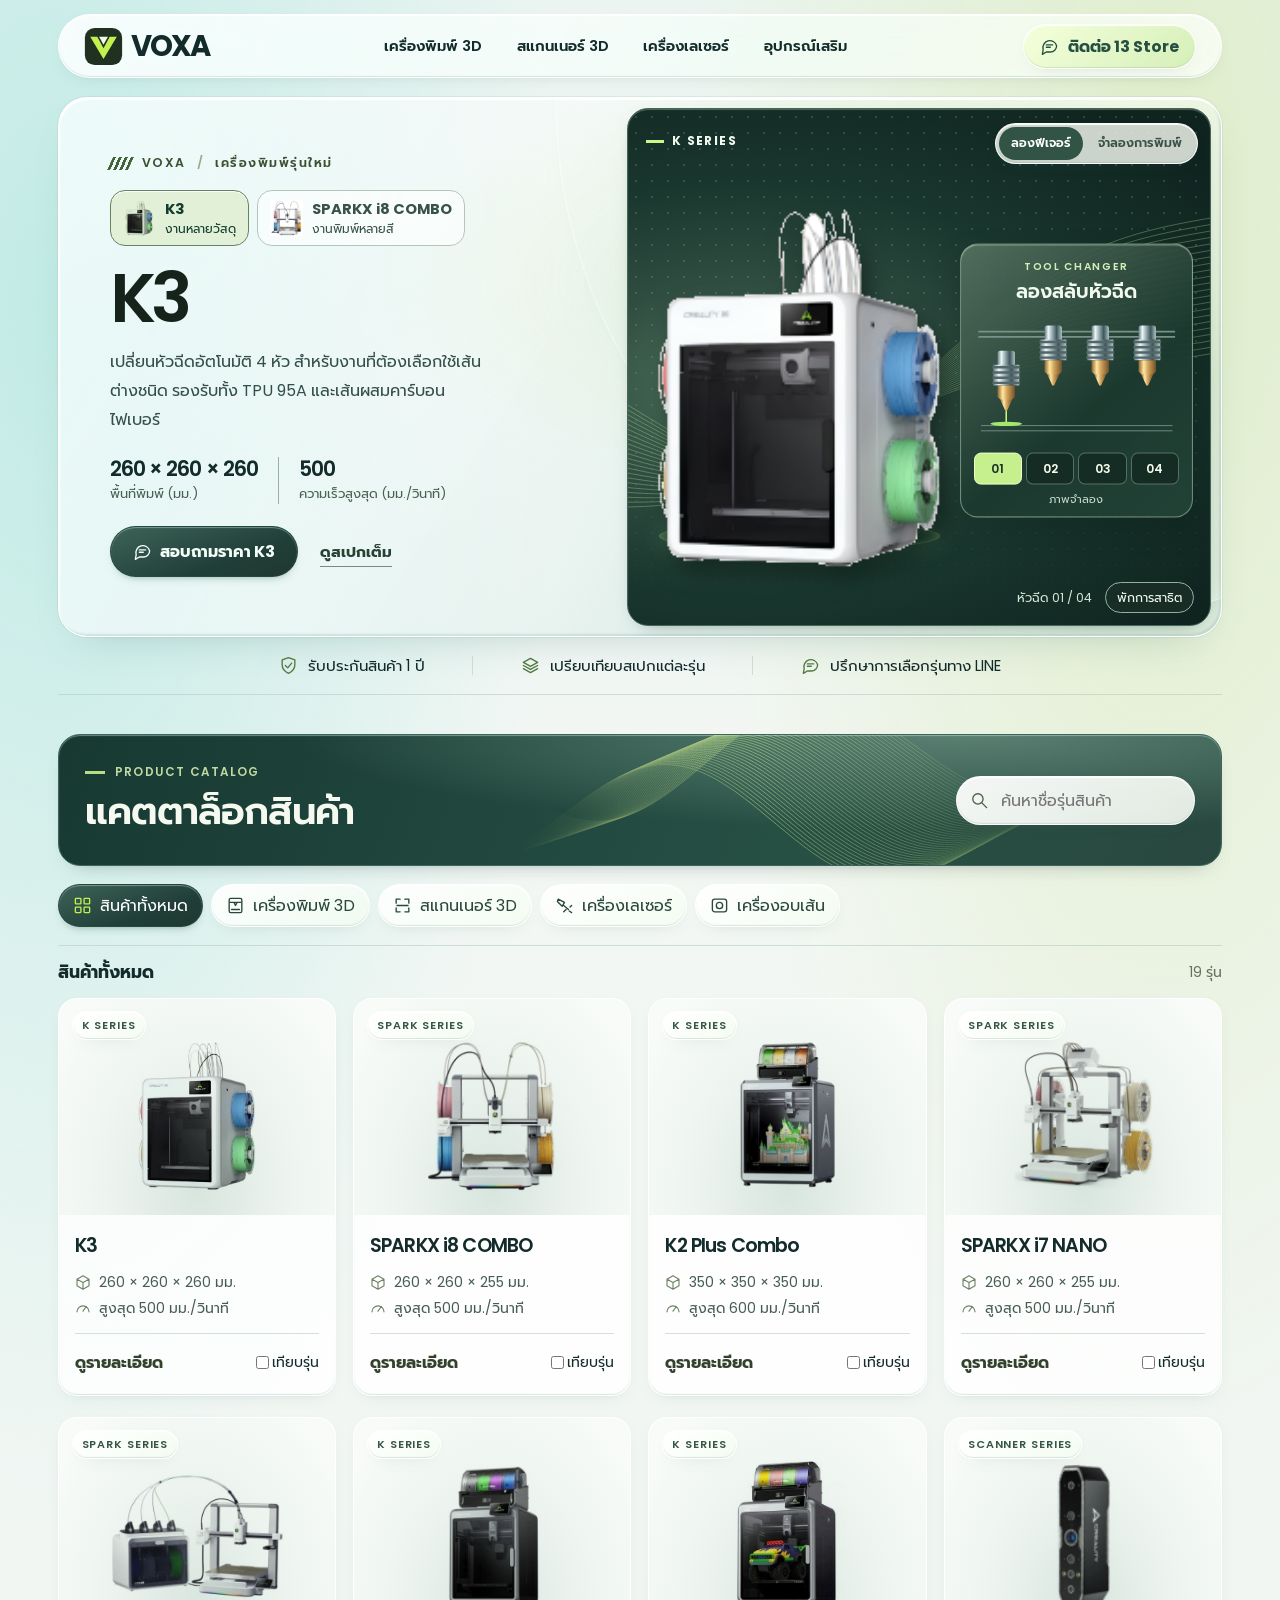
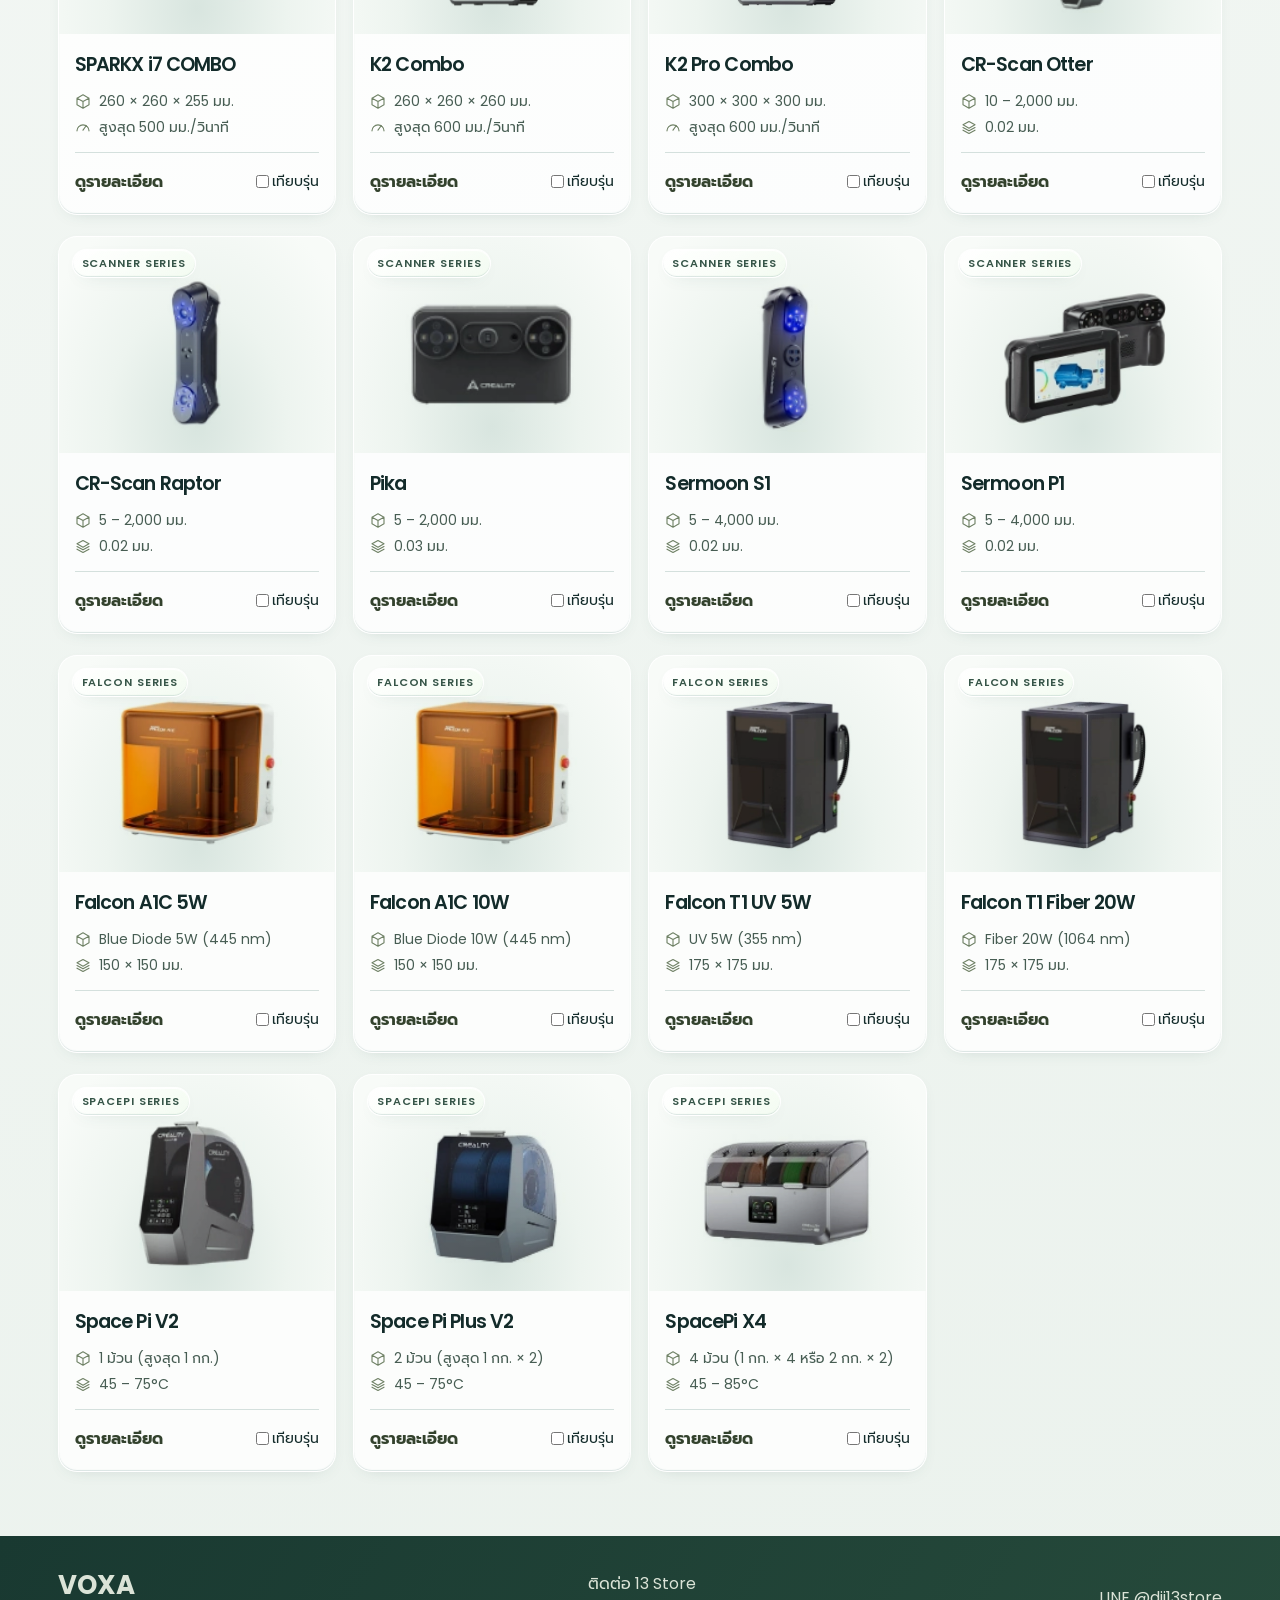
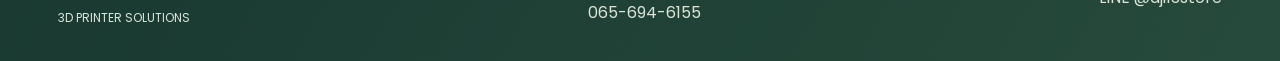
==== index.html @ d1025226 "Add VOXA liquid-glass storefront featuring K3 and SPARKX i8 Combo" ====
<!doctype html><html lang="th"><head><meta charset="utf-8"><meta name="viewport" content="width=device-width,initial-scale=1"><meta name="theme-color" content="#eaf4ef"><title>VOXA | เครื่องพิมพ์ 3 มิติและอุปกรณ์</title><meta name="description" content="เลือกเครื่องพิมพ์ 3 มิติ สแกนเนอร์ เครื่องเลเซอร์ และเครื่องอบเส้น เทียบสเปกและสอบถามราคากับ 13 Store ผ่าน VOXA"><link rel="icon" href="assets/voxa.svg"><link rel="preload" href="assets/fonts/prompt-thai-400-normal.woff2" as="font" type="font/woff2" crossorigin><link rel="stylesheet" href="assets/fonts/fonts.css"><link rel="stylesheet" href="style.css"><link rel="stylesheet" href="studio.css"><link rel="stylesheet" href="glass.css"><link rel="stylesheet" href="feature-lab.css"></head><body>
<header><div class="wrap head"><a href="#top" class="brand" aria-label="VOXA หน้าหลัก"><img src="assets/voxa.svg" alt=""><b>VOXA</b></a><nav aria-label="เมนูหลัก"><a href="#products" data-nav="printer">เครื่องพิมพ์ 3D</a><a href="#products" data-nav="scanner">สแกนเนอร์ 3D</a><a href="#products" data-nav="laser">เครื่องเลเซอร์</a><a href="#products" data-nav="dryer">อุปกรณ์เสริม</a></nav><a class="contact" href="https://line.me/R/ti/p/%40dji13store" target="_blank" rel="noopener"><i data-i="chat"></i> ติดต่อ 13 Store</a></div></header>
<main id="top" class="wrap">
<section class="studio" aria-label="เครื่องพิมพ์ 3D และการจำลองการพิมพ์">
<div class="intro">
<div class="studio-label"><span class="markline"></span> VOXA <span class="division">/</span> เครื่องพิมพ์รุ่นใหม่</div>
<div class="application-choices launch-models" role="group" aria-label="เลือกดูเครื่องพิมพ์รุ่นใหม่">
<button data-showcase="k3" aria-pressed="true"><img src="assets/k3.webp" alt=""><span><b>K3</b><small>งานหลายวัสดุ</small></span></button>
<button data-showcase="i8" aria-pressed="false"><img src="assets/i8.webp" alt=""><span><b>SPARKX i8 COMBO</b><small>งานพิมพ์หลายสี</small></span></button></div>
<div id="modelstory" aria-live="polite"><h1 id="storyname">K3</h1>
<p id="storycopy">เปลี่ยนหัวฉีดอัตโนมัติ 4 หัว สำหรับงานที่ต้องเลือกใช้เส้นต่างชนิด รองรับทั้ง TPU 95A และเส้นผสมคาร์บอนไฟเบอร์</p>
<div class="storymetrics"><div><b id="mainmetric">260 × 260 × 260</b><span>พื้นที่พิมพ์ (มม.)</span></div><div><b id="speedmetric">500</b><span>ความเร็วสูงสุด (มม./วินาที)</span></div></div></div>
<div class="studio-actions"><a class="inkcta" id="featuredQuote" href="https://line.me/R/oaMessage/%40dji13store/?%E0%B8%AA%E0%B8%99%E0%B9%83%E0%B8%88%20K3%20%E0%B8%88%E0%B8%B2%E0%B8%81%20VOXA%20%E0%B8%82%E0%B8%AD%E0%B8%AA%E0%B8%AD%E0%B8%9A%E0%B8%96%E0%B8%B2%E0%B8%A1%E0%B8%A3%E0%B8%B2%E0%B8%84%E0%B8%B2%E0%B9%81%E0%B8%A5%E0%B8%B0%E0%B8%81%E0%B8%B2%E0%B8%A3%E0%B8%AA%E0%B8%B1%E0%B9%88%E0%B8%87%E0%B8%8B%E0%B8%B7%E0%B9%89%E0%B8%AD%E0%B8%84%E0%B8%A3%E0%B8%B1%E0%B8%9A" target="_blank" rel="noopener"><i data-i="chat"></i>สอบถามราคา K3</a><button class="textcta feature-spec" id="featuredDetail" data-detail="k3">ดูสเปกเต็ม</button></div>
</div>
<div class="viewer is-product">
<div class="view-switch" role="group" aria-label="เลือกภาพที่แสดง"><button data-view="product" aria-pressed="true">ลองฟีเจอร์</button><button data-view="simulation" aria-pressed="false">จำลองการพิมพ์</button></div>
<div class="product-stage">
<div class="lab-status"><span></span><b id="stage-series">K SERIES</b></div><svg class="light-field" viewBox="0 0 600 420" preserveAspectRatio="none" aria-hidden="true"><g fill="none"><path d="M-50 218 C110 288 138 340 300 220 S510 100 670 80"/><path d="M-50 223 C110 290 138 338 300 221 S510 106 670 85"/><path d="M-50 228 C110 292 138 336 300 222 S510 112 670 90"/><path d="M-50 233 C110 294 138 334 300 223 S510 118 670 95"/><path d="M-50 238 C110 296 138 332 300 224 S510 124 670 100"/><path d="M-50 243 C110 298 138 330 300 225 S510 130 670 105"/><path d="M-50 248 C110 300 138 328 300 226 S510 136 670 110"/><path d="M-50 253 C110 302 138 326 300 227 S510 142 670 115"/><path d="M-50 258 C110 304 138 324 300 228 S510 148 670 120"/><path d="M-50 263 C110 306 138 322 300 229 S510 154 670 125"/><path d="M-50 268 C110 308 138 320 300 230 S510 160 670 130"/><path d="M-50 273 C110 310 138 318 300 231 S510 166 670 135"/><path d="M-50 278 C110 312 138 316 300 232 S510 172 670 140"/><path d="M-50 283 C110 314 138 314 300 233 S510 178 670 145"/><path d="M-50 288 C110 316 138 312 300 234 S510 184 670 150"/><path d="M-50 293 C110 318 138 310 300 235 S510 190 670 155"/><path d="M-50 298 C110 320 138 308 300 236 S510 196 670 160"/><path d="M-50 303 C110 322 138 306 300 237 S510 202 670 165"/><path d="M-50 308 C110 324 138 304 300 238 S510 208 670 170"/><path d="M-50 313 C110 326 138 302 300 239 S510 214 670 175"/><path d="M-50 318 C110 328 138 300 300 240 S510 220 670 180"/><path d="M-50 323 C110 330 138 298 300 241 S510 226 670 185"/></g></svg>
<div class="machine-frame"><img id="stage-machine" src="assets/k3-hero.png" alt="K3"></div>
<div class="feature-lens">
<section id="tool-lab"><div class="lens-key">TOOL CHANGER</div><h2>ลองสลับหัวฉีด</h2><svg class="toolmodel" viewBox="0 0 236 170" role="img" aria-label="ภาพจำลองหัวฉีด 4 หัว"><defs><linearGradient id="alloy"><stop stop-color="#607981"/><stop offset=".22" stop-color="#edf7f6"/><stop offset=".46" stop-color="#90a6ab"/><stop offset=".7" stop-color="#3e555b"/><stop offset="1" stop-color="#aec3c3"/></linearGradient><linearGradient id="brass"><stop stop-color="#8b632e"/><stop offset=".3" stop-color="#ffe7a2"/><stop offset=".55" stop-color="#d1a25c"/><stop offset="1" stop-color="#725228"/></linearGradient></defs><path d="M5 31h226M5 37h226" stroke="#789189" stroke-width="2"/><g transform="translate(37,0)"><g class="toolbit active"><rect x="-10" y="24" width="20" height="18" rx="3" fill="url(#alloy)"/><path d="M-15 40h30v24h-30z" fill="url(#alloy)"/><path d="M-16 43h32m-32 6h32m-32 6h32m-32 6h32" stroke="#536668" stroke-width="2.7"/><path d="M-10 64h20v13l-4 4H-6l-4-4z" fill="url(#brass)"/><path d="M-7 80H7L1 93h-2z" fill="url(#brass)"/><path class="filament" d="M0 93v15" stroke="#d4fb81" stroke-width="1.7"/></g></g><g transform="translate(91,0)"><g class="toolbit"><rect x="-10" y="24" width="20" height="18" rx="3" fill="url(#alloy)"/><path d="M-15 40h30v24h-30z" fill="url(#alloy)"/><path d="M-16 43h32m-32 6h32m-32 6h32m-32 6h32" stroke="#536668" stroke-width="2.7"/><path d="M-10 64h20v13l-4 4H-6l-4-4z" fill="url(#brass)"/><path d="M-7 80H7L1 93h-2z" fill="url(#brass)"/><path class="filament" d="M0 93v15" stroke="#d4fb81" stroke-width="1.7"/></g></g><g transform="translate(145,0)"><g class="toolbit"><rect x="-10" y="24" width="20" height="18" rx="3" fill="url(#alloy)"/><path d="M-15 40h30v24h-30z" fill="url(#alloy)"/><path d="M-16 43h32m-32 6h32m-32 6h32m-32 6h32" stroke="#536668" stroke-width="2.7"/><path d="M-10 64h20v13l-4 4H-6l-4-4z" fill="url(#brass)"/><path d="M-7 80H7L1 93h-2z" fill="url(#brass)"/><path class="filament" d="M0 93v15" stroke="#d4fb81" stroke-width="1.7"/></g></g><g transform="translate(199,0)"><g class="toolbit"><rect x="-10" y="24" width="20" height="18" rx="3" fill="url(#alloy)"/><path d="M-15 40h30v24h-30z" fill="url(#alloy)"/><path d="M-16 43h32m-32 6h32m-32 6h32m-32 6h32" stroke="#536668" stroke-width="2.7"/><path d="M-10 64h20v13l-4 4H-6l-4-4z" fill="url(#brass)"/><path d="M-7 80H7L1 93h-2z" fill="url(#brass)"/><path class="filament" d="M0 93v15" stroke="#d4fb81" stroke-width="1.7"/></g></g><path d="M8 139h220m-220 6h220" stroke="#79938a" stroke-width="1"/><g class="tool-target"><ellipse cx="37" cy="137" rx="18" ry="2.5" fill="#a3e86c"/></g></svg><div class="tool-picker" role="group" aria-label="เลือกหัวฉีด"><button data-tool="0" aria-label="เลือกหัวฉีด 1" aria-pressed="true">01</button><button data-tool="1" aria-label="เลือกหัวฉีด 2" aria-pressed="false">02</button><button data-tool="2" aria-label="เลือกหัวฉีด 3" aria-pressed="false">03</button><button data-tool="3" aria-label="เลือกหัวฉีด 4" aria-pressed="false">04</button></div></section>
<section id="ink-lab" hidden><div class="lens-key">COLOR STUDIO</div><h2>ลองสีชิ้นงาน</h2><svg class="ribbon-model" viewBox="0 0 236 170" role="img" aria-label="ตัวอย่างชิ้นงานเกลียวที่เปลี่ยนสีได้"><defs><linearGradient id="ribbon" x1="0" y1="0" x2="1" y2=".25" gradientUnits="objectBoundingBox"><stop stop-color="var(--tone-deep)"/><stop offset=".25" stop-color="var(--tone)"/><stop offset=".49" stop-color="var(--tone-light)"/><stop offset=".78" stop-color="var(--tone)"/><stop offset="1" stop-color="var(--tone-deep)"/></linearGradient></defs><ellipse cx="118" cy="147" rx="65" ry="9" fill="#040e0d" opacity=".65"/><path class="printed-ring" d="M168.3,132.0 167.9,132.7 166.6,133.4 164.7,134.1 162.3,134.6 159.5,135.1 156.7,135.5 154.1,135.9 151.9,136.2 150.1,136.6 148.9,137.0 148.2,137.5 148.0,138.1 148.1,138.8 148.3,139.6 148.4,140.5 148.3,141.4 147.8,142.3 146.8,143.1 145.2,143.7 143.2,144.2 140.7,144.5 137.9,144.5 134.9,144.4 132.0,144.1 129.1,143.6 126.5,143.2 124.1,142.7 121.9,142.3 119.9,142.1 118.0,142.0 116.1,142.1 114.1,142.3 111.9,142.7 109.5,143.2 106.9,143.6 104.0,144.1 101.1,144.4 98.1,144.5 95.3,144.5 92.8,144.2 90.8,143.7 89.2,143.1 88.2,142.3 87.7,141.4 87.6,140.5 87.7,139.6 87.9,138.8 88.0,138.1 87.8,137.5 87.1,137.0 85.9,136.6 84.1,136.2 81.9,135.9 79.3,135.5 76.5,135.1 73.7,134.6 71.3,134.1 69.4,133.4 68.1,132.7 67.7,132.0 68.1,131.3 69.4,130.6 71.3,129.9 73.7,129.4 76.5,128.9 79.3,128.5 81.9,128.1 84.1,127.8 85.9,127.4 87.1,127.0 87.8,126.5 88.0,125.9 87.9,125.2 87.7,124.4 87.6,123.5 87.7,122.6 88.2,121.7 89.2,120.9 90.8,120.3 92.8,119.8 95.3,119.5 98.1,119.5 101.1,119.6 104.0,119.9 106.9,120.4 109.5,120.8 111.9,121.3 114.1,121.7 116.1,121.9 118.0,122.0 119.9,121.9 121.9,121.7 124.1,121.3 126.5,120.8 129.1,120.4 132.0,119.9 134.9,119.6 137.9,119.5 140.7,119.5 143.2,119.8 145.2,120.3 146.8,120.9 147.8,121.7 148.3,122.6 148.4,123.5 148.3,124.4 148.1,125.2 148.0,125.9 148.2,126.5 148.9,127.0 150.1,127.4 151.9,127.8 154.1,128.1 156.7,128.5 159.5,128.9 162.3,129.4 164.7,129.9 166.6,130.6 167.9,131.3 168.3,132.0Z" fill="url(#ribbon)" stroke="var(--tone-deep)" stroke-width=".48"/><path class="printed-ring" d="M169.9,129.6 169.8,130.4 168.8,131.1 167.0,131.8 164.6,132.4 161.8,132.9 158.9,133.4 156.0,133.7 153.5,134.1 151.5,134.4 150.0,134.8 149.1,135.3 148.6,135.9 148.5,136.6 148.7,137.4 148.8,138.3 148.7,139.2 148.3,140.1 147.4,141.0 145.9,141.7 144.0,142.2 141.5,142.6 138.8,142.7 135.8,142.6 132.7,142.3 129.7,141.9 126.9,141.4 124.4,140.9 122.1,140.5 120.0,140.2 118.0,140.0 116.1,140.0 114.0,140.2 111.9,140.5 109.4,140.9 106.7,141.4 103.8,141.9 100.8,142.2 97.7,142.4 94.7,142.4 92.0,142.2 89.8,141.8 88.0,141.2 86.8,140.4 86.1,139.5 85.9,138.6 86.1,137.7 86.3,136.8 86.5,136.0 86.5,135.4 86.0,134.8 85.0,134.3 83.4,134.0 81.3,133.6 78.8,133.2 75.9,132.8 73.1,132.3 70.5,131.8 68.3,131.1 66.8,130.4 66.1,129.6 66.2,128.9 67.2,128.1 69.0,127.5 71.4,126.9 74.2,126.4 77.1,125.9 80.0,125.6 82.5,125.2 84.5,124.9 86.0,124.5 86.9,124.0 87.4,123.4 87.5,122.7 87.3,121.9 87.2,121.0 87.3,120.1 87.7,119.2 88.6,118.3 90.1,117.6 92.0,117.0 94.5,116.7 97.2,116.6 100.2,116.7 103.3,117.0 106.3,117.4 109.1,117.9 111.6,118.4 113.9,118.8 116.0,119.1 118.0,119.3 119.9,119.3 122.0,119.1 124.1,118.8 126.6,118.3 129.3,117.9 132.2,117.4 135.2,117.1 138.3,116.9 141.3,116.8 144.0,117.0 146.2,117.5 148.0,118.1 149.2,118.9 149.9,119.7 150.1,120.7 149.9,121.6 149.7,122.5 149.5,123.2 149.5,123.9 150.0,124.5 151.0,124.9 152.6,125.3 154.7,125.7 157.2,126.1 160.1,126.5 162.9,127.0 165.5,127.5 167.7,128.2 169.2,128.9 169.9,129.6Z" fill="url(#ribbon)" stroke="var(--tone-deep)" stroke-width=".48"/><path class="printed-ring" d="M171.4,127.3 171.6,128.1 170.8,128.8 169.2,129.6 166.9,130.2 164.1,130.7 161.1,131.2 158.1,131.6 155.3,131.9 153.0,132.3 151.2,132.6 149.9,133.1 149.3,133.6 149.0,134.3 149.0,135.1 149.1,136.0 149.1,137.0 148.7,137.9 147.9,138.8 146.6,139.6 144.7,140.2 142.4,140.7 139.6,140.9 136.6,140.8 133.4,140.6 130.3,140.2 127.4,139.7 124.7,139.2 122.3,138.7 120.1,138.3 118.0,138.0 116.0,137.9 114.0,138.1 111.8,138.3 109.3,138.7 106.6,139.2 103.6,139.7 100.5,140.1 97.3,140.3 94.2,140.4 91.3,140.2 88.8,139.9 86.8,139.3 85.4,138.6 84.6,137.7 84.3,136.7 84.4,135.8 84.7,134.8 85.0,134.0 85.1,133.3 84.8,132.6 84.1,132.1 82.7,131.7 80.7,131.3 78.3,130.9 75.5,130.5 72.6,130.0 69.8,129.4 67.4,128.8 65.6,128.1 64.6,127.3 64.4,126.5 65.2,125.7 66.8,125.0 69.1,124.4 71.9,123.8 74.9,123.4 77.9,123.0 80.7,122.6 83.0,122.3 84.8,121.9 86.1,121.5 86.7,120.9 87.0,120.3 87.0,119.5 86.9,118.6 86.9,117.6 87.3,116.7 88.1,115.8 89.4,115.0 91.3,114.3 93.6,113.9 96.4,113.7 99.4,113.7 102.6,114.0 105.7,114.4 108.6,114.9 111.3,115.4 113.7,115.9 115.9,116.3 118.0,116.6 120.0,116.6 122.0,116.5 124.2,116.2 126.7,115.8 129.4,115.4 132.4,114.9 135.5,114.5 138.7,114.3 141.8,114.2 144.7,114.3 147.2,114.7 149.2,115.3 150.6,116.0 151.4,116.9 151.7,117.8 151.6,118.8 151.3,119.7 151.0,120.6 150.9,121.3 151.2,121.9 151.9,122.4 153.3,122.9 155.3,123.3 157.7,123.7 160.5,124.1 163.4,124.6 166.2,125.1 168.6,125.8 170.4,126.5 171.4,127.3Z" fill="url(#ribbon)" stroke="var(--tone-deep)" stroke-width=".48"/><path class="printed-ring" d="M172.8,124.9 173.2,125.7 172.7,126.5 171.3,127.3 169.1,128.0 166.4,128.6 163.3,129.0 160.1,129.5 157.1,129.8 154.5,130.1 152.4,130.5 150.9,130.9 150.0,131.4 149.5,132.1 149.4,132.9 149.4,133.7 149.4,134.7 149.1,135.7 148.4,136.6 147.2,137.5 145.4,138.2 143.1,138.7 140.4,139.0 137.3,139.0 134.2,138.9 131.0,138.5 127.9,138.0 125.1,137.4 122.5,136.9 120.1,136.4 118.0,136.1 115.9,135.9 113.9,135.9 111.7,136.2 109.2,136.5 106.5,137.0 103.5,137.4 100.3,137.9 97.0,138.2 93.7,138.3 90.6,138.2 87.9,137.9 85.7,137.4 84.0,136.7 83.0,135.8 82.6,134.8 82.6,133.9 82.9,132.9 83.3,132.0 83.6,131.2 83.6,130.5 83.0,129.9 81.9,129.4 80.1,129.0 77.8,128.6 75.0,128.2 72.1,127.7 69.2,127.1 66.6,126.4 64.5,125.7 63.2,124.9 62.8,124.1 63.3,123.3 64.7,122.6 66.9,121.9 69.6,121.3 72.7,120.8 75.9,120.4 78.9,120.0 81.5,119.7 83.6,119.4 85.1,118.9 86.0,118.4 86.5,117.8 86.6,117.0 86.6,116.1 86.6,115.2 86.9,114.2 87.6,113.2 88.8,112.3 90.6,111.6 92.9,111.1 95.6,110.9 98.7,110.8 101.8,111.0 105.0,111.4 108.1,111.9 110.9,112.4 113.5,113.0 115.9,113.5 118.0,113.8 120.1,114.0 122.1,113.9 124.3,113.7 126.8,113.3 129.5,112.9 132.5,112.4 135.7,112.0 139.0,111.7 142.3,111.6 145.4,111.6 148.1,111.9 150.3,112.5 152.0,113.2 153.0,114.0 153.4,115.0 153.4,116.0 153.1,117.0 152.7,117.9 152.4,118.7 152.4,119.4 153.0,119.9 154.1,120.4 155.9,120.9 158.2,121.3 161.0,121.7 163.9,122.2 166.8,122.8 169.4,123.4 171.5,124.1 172.8,124.9Z" fill="url(#ribbon)" stroke="var(--tone-deep)" stroke-width=".48"/><path class="printed-ring" d="M174.0,122.6 174.8,123.4 174.5,124.2 173.4,125.0 171.4,125.7 168.7,126.4 165.6,126.9 162.3,127.3 159.1,127.7 156.2,128.0 153.8,128.4 152.0,128.7 150.8,129.2 150.1,129.8 149.8,130.6 149.7,131.5 149.7,132.4 149.4,133.4 148.8,134.4 147.7,135.4 146.0,136.2 143.8,136.8 141.1,137.1 138.1,137.2 134.9,137.1 131.6,136.8 128.4,136.3 125.4,135.7 122.7,135.1 120.2,134.6 118.0,134.1 115.9,133.9 113.8,133.8 111.5,134.0 109.1,134.3 106.4,134.7 103.4,135.2 100.1,135.6 96.7,136.0 93.3,136.2 90.0,136.2 87.0,135.9 84.6,135.5 82.7,134.8 81.5,133.9 80.9,133.0 80.8,131.9 81.1,130.9 81.6,130.0 82.1,129.1 82.2,128.4 81.9,127.7 81.0,127.2 79.5,126.7 77.3,126.3 74.6,125.8 71.7,125.3 68.7,124.8 65.9,124.1 63.6,123.4 62.0,122.6 61.2,121.7 61.5,120.9 62.6,120.1 64.6,119.4 67.3,118.8 70.4,118.2 73.7,117.8 76.9,117.5 79.8,117.1 82.2,116.8 84.0,116.4 85.2,115.9 85.9,115.3 86.2,114.6 86.3,113.7 86.3,112.7 86.6,111.7 87.2,110.7 88.3,109.8 90.0,109.0 92.2,108.4 94.9,108.0 97.9,107.9 101.1,108.0 104.4,108.4 107.6,108.9 110.6,109.5 113.3,110.1 115.8,110.6 118.0,111.0 120.1,111.2 122.2,111.3 124.5,111.2 126.9,110.9 129.6,110.4 132.6,110.0 135.9,109.5 139.3,109.2 142.7,109.0 146.0,109.0 149.0,109.2 151.4,109.7 153.3,110.4 154.5,111.2 155.1,112.2 155.2,113.2 154.9,114.2 154.4,115.2 153.9,116.0 153.8,116.8 154.1,117.4 155.0,118.0 156.5,118.4 158.7,118.9 161.4,119.3 164.3,119.8 167.3,120.4 170.1,121.0 172.4,121.8 174.0,122.6Z" fill="url(#ribbon)" stroke="var(--tone-deep)" stroke-width=".48"/><path class="printed-ring" d="M175.1,120.2 176.1,121.1 176.2,121.9 175.3,122.8 173.5,123.5 170.9,124.2 167.8,124.7 164.5,125.2 161.1,125.6 157.9,125.9 155.2,126.2 153.1,126.6 151.6,127.1 150.7,127.6 150.2,128.3 150.0,129.2 149.9,130.1 149.7,131.2 149.1,132.2 148.1,133.2 146.5,134.1 144.4,134.7 141.8,135.2 138.8,135.4 135.5,135.3 132.2,135.0 128.9,134.6 125.8,134.0 122.9,133.3 120.3,132.7 118.0,132.3 115.8,131.9 113.7,131.8 111.4,131.8 109.0,132.1 106.3,132.5 103.3,132.9 100.0,133.4 96.5,133.8 92.9,134.0 89.5,134.1 86.3,133.9 83.6,133.5 81.5,132.8 80.0,132.0 79.2,131.1 79.1,130.0 79.3,129.0 79.9,128.0 80.4,127.0 80.8,126.2 80.7,125.5 80.1,124.9 78.7,124.4 76.8,124.0 74.3,123.5 71.4,123.0 68.3,122.4 65.4,121.8 62.8,121.0 60.9,120.2 59.9,119.4 59.8,118.5 60.7,117.7 62.5,116.9 65.1,116.2 68.2,115.7 71.5,115.2 74.9,114.8 78.1,114.5 80.8,114.2 82.9,113.8 84.4,113.4 85.3,112.8 85.8,112.1 86.0,111.3 86.1,110.3 86.3,109.3 86.9,108.2 87.9,107.2 89.5,106.4 91.6,105.7 94.2,105.2 97.2,105.0 100.5,105.1 103.8,105.4 107.1,105.9 110.2,106.5 113.1,107.1 115.7,107.7 118.0,108.2 120.2,108.5 122.3,108.6 124.6,108.6 127.0,108.3 129.7,108.0 132.7,107.5 136.0,107.1 139.5,106.7 143.1,106.4 146.5,106.4 149.7,106.5 152.4,107.0 154.5,107.6 156.0,108.4 156.8,109.4 156.9,110.4 156.7,111.4 156.1,112.5 155.6,113.4 155.2,114.2 155.3,114.9 155.9,115.5 157.3,116.0 159.2,116.5 161.7,116.9 164.6,117.4 167.7,118.0 170.6,118.7 173.2,119.4 175.1,120.2Z" fill="url(#ribbon)" stroke="var(--tone-deep)" stroke-width=".48"/><path class="printed-ring" d="M176.0,117.9 177.3,118.7 177.7,119.6 177.1,120.5 175.6,121.3 173.2,122.0 170.1,122.6 166.7,123.1 163.1,123.5 159.8,123.8 156.8,124.1 154.3,124.5 152.5,124.9 151.3,125.4 150.6,126.1 150.3,126.9 150.1,127.8 149.9,128.9 149.4,129.9 148.4,131.0 147.0,131.9 145.0,132.7 142.4,133.2 139.5,133.5 136.2,133.5 132.8,133.3 129.4,132.9 126.2,132.3 123.2,131.6 120.5,131.0 118.0,130.4 115.7,130.0 113.5,129.7 111.3,129.7 108.9,129.9 106.2,130.2 103.2,130.6 99.9,131.1 96.3,131.5 92.6,131.8 89.0,131.9 85.6,131.8 82.7,131.5 80.3,130.9 78.6,130.1 77.6,129.2 77.3,128.1 77.5,127.0 78.0,126.0 78.7,125.0 79.2,124.1 79.4,123.4 79.0,122.7 78.0,122.2 76.3,121.7 73.9,121.2 71.1,120.6 68.0,120.1 64.9,119.4 62.2,118.7 60.0,117.9 58.7,117.0 58.3,116.1 58.9,115.2 60.4,114.4 62.8,113.7 65.9,113.1 69.3,112.6 72.9,112.2 76.2,111.9 79.2,111.6 81.7,111.2 83.5,110.8 84.7,110.3 85.4,109.6 85.7,108.8 85.9,107.9 86.1,106.8 86.6,105.8 87.6,104.7 89.0,103.8 91.0,103.0 93.6,102.5 96.5,102.2 99.8,102.2 103.2,102.4 106.6,102.9 109.8,103.4 112.8,104.1 115.5,104.8 118.0,105.3 120.3,105.7 122.5,106.0 124.7,106.0 127.1,105.8 129.8,105.5 132.8,105.1 136.1,104.6 139.7,104.2 143.4,103.9 147.0,103.8 150.4,103.9 153.3,104.2 155.7,104.8 157.4,105.6 158.4,106.6 158.7,107.6 158.5,108.7 158.0,109.7 157.3,110.7 156.8,111.6 156.6,112.3 157.0,113.0 158.0,113.6 159.7,114.1 162.1,114.5 164.9,115.1 168.0,115.6 171.1,116.3 173.8,117.0 176.0,117.9Z" fill="url(#ribbon)" stroke="var(--tone-deep)" stroke-width=".48"/><path class="printed-ring" d="M176.7,115.5 178.4,116.4 179.1,117.3 178.8,118.2 177.5,119.0 175.3,119.8 172.3,120.4 168.9,121.0 165.2,121.4 161.6,121.7 158.4,122.0 155.7,122.3 153.5,122.7 152.0,123.2 151.1,123.8 150.6,124.6 150.3,125.5 150.0,126.6 149.5,127.7 148.7,128.7 147.3,129.7 145.4,130.6 143.0,131.2 140.1,131.6 136.8,131.7 133.3,131.5 129.9,131.1 126.5,130.6 123.4,129.9 120.6,129.2 118.0,128.6 115.7,128.1 113.4,127.7 111.2,127.6 108.7,127.7 106.1,128.0 103.1,128.3 99.8,128.8 96.2,129.2 92.4,129.6 88.7,129.7 85.1,129.7 81.9,129.4 79.3,128.9 77.3,128.2 76.1,127.2 75.6,126.2 75.7,125.1 76.2,124.0 76.9,123.0 77.6,122.0 78.0,121.2 77.9,120.5 77.1,119.9 75.7,119.4 73.5,118.8 70.8,118.3 67.8,117.7 64.7,117.1 61.7,116.3 59.3,115.5 57.6,114.6 56.9,113.7 57.2,112.8 58.5,112.0 60.7,111.2 63.7,110.6 67.1,110.0 70.8,109.6 74.4,109.3 77.6,109.0 80.3,108.7 82.5,108.3 84.0,107.8 84.9,107.2 85.4,106.4 85.7,105.5 86.0,104.4 86.5,103.3 87.3,102.3 88.7,101.3 90.6,100.4 93.0,99.8 95.9,99.4 99.2,99.3 102.7,99.5 106.1,99.9 109.5,100.4 112.6,101.1 115.4,101.8 118.0,102.4 120.3,102.9 122.6,103.3 124.8,103.4 127.3,103.3 129.9,103.0 132.9,102.7 136.2,102.2 139.8,101.8 143.6,101.4 147.3,101.3 150.9,101.3 154.1,101.6 156.7,102.1 158.7,102.8 159.9,103.8 160.4,104.8 160.3,105.9 159.8,107.0 159.1,108.0 158.4,109.0 158.0,109.8 158.1,110.5 158.9,111.1 160.3,111.6 162.5,112.2 165.2,112.7 168.2,113.3 171.3,113.9 174.3,114.7 176.7,115.5Z" fill="url(#ribbon)" stroke="var(--tone-deep)" stroke-width=".48"/><path class="printed-ring" d="M177.2,113.1 179.2,114.0 180.3,115.0 180.3,115.9 179.3,116.8 177.3,117.6 174.5,118.3 171.1,118.8 167.3,119.3 163.6,119.6 160.1,119.9 157.0,120.2 154.6,120.6 152.8,121.0 151.6,121.6 150.8,122.3 150.4,123.2 150.1,124.2 149.6,125.3 148.9,126.4 147.6,127.5 145.8,128.4 143.5,129.2 140.6,129.6 137.4,129.8 133.9,129.7 130.3,129.4 126.9,128.9 123.6,128.2 120.7,127.4 118.0,126.7 115.6,126.2 113.3,125.7 111.0,125.5 108.6,125.5 106.0,125.7 103.0,126.0 99.7,126.5 96.1,126.9 92.3,127.3 88.4,127.5 84.6,127.5 81.2,127.3 78.3,126.9 76.1,126.2 74.6,125.3 73.9,124.3 73.8,123.2 74.3,122.0 75.1,120.9 75.9,119.9 76.5,119.1 76.7,118.3 76.2,117.6 75.0,117.1 73.1,116.5 70.6,116.0 67.6,115.4 64.5,114.7 61.4,114.0 58.8,113.1 56.8,112.2 55.7,111.3 55.7,110.4 56.7,109.5 58.7,108.7 61.5,108.0 64.9,107.4 68.7,107.0 72.4,106.6 75.9,106.3 79.0,106.0 81.4,105.7 83.2,105.3 84.4,104.7 85.2,103.9 85.6,103.1 85.9,102.0 86.4,101.0 87.1,99.8 88.4,98.8 90.2,97.9 92.5,97.1 95.4,96.7 98.6,96.5 102.1,96.5 105.7,96.9 109.1,97.4 112.4,98.1 115.3,98.8 118.0,99.5 120.4,100.1 122.7,100.6 125.0,100.8 127.4,100.8 130.0,100.6 133.0,100.2 136.3,99.8 139.9,99.4 143.7,99.0 147.6,98.8 151.4,98.8 154.8,99.0 157.7,99.4 159.9,100.1 161.4,101.0 162.1,102.0 162.2,103.1 161.7,104.3 160.9,105.3 160.1,106.3 159.5,107.2 159.3,108.0 159.8,108.7 161.0,109.2 162.9,109.8 165.4,110.3 168.4,110.9 171.5,111.6 174.6,112.3 177.2,113.1Z" fill="url(#ribbon)" stroke="var(--tone-deep)" stroke-width=".48"/><path class="printed-ring" d="M177.6,110.8 179.8,111.7 181.2,112.6 181.6,113.6 180.9,114.5 179.2,115.4 176.5,116.1 173.2,116.7 169.4,117.2 165.6,117.6 161.8,117.9 158.5,118.2 155.7,118.5 153.6,118.9 152.1,119.4 151.1,120.1 150.6,120.9 150.1,121.9 149.7,123.0 148.9,124.1 147.8,125.2 146.1,126.2 143.9,127.0 141.1,127.6 137.9,127.9 134.4,127.9 130.8,127.6 127.2,127.1 123.9,126.5 120.8,125.7 118.0,125.0 115.5,124.3 113.1,123.8 110.8,123.5 108.5,123.4 105.9,123.5 103.0,123.7 99.7,124.1 96.1,124.6 92.2,125.0 88.2,125.2 84.3,125.3 80.6,125.2 77.5,124.8 75.0,124.2 73.2,123.3 72.3,122.3 72.1,121.2 72.4,120.1 73.2,118.9 74.2,117.9 75.0,116.9 75.4,116.1 75.2,115.4 74.4,114.8 72.7,114.2 70.4,113.6 67.5,113.0 64.4,112.4 61.3,111.6 58.4,110.8 56.2,109.9 54.8,108.9 54.4,108.0 55.1,107.0 56.8,106.2 59.5,105.5 62.8,104.9 66.6,104.4 70.4,104.0 74.2,103.7 77.5,103.4 80.3,103.1 82.4,102.7 83.9,102.2 84.9,101.5 85.4,100.7 85.9,99.7 86.3,98.6 87.1,97.4 88.2,96.3 89.9,95.3 92.1,94.5 94.9,94.0 98.1,93.7 101.6,93.7 105.2,93.9 108.8,94.4 112.1,95.1 115.2,95.9 118.0,96.6 120.5,97.3 122.9,97.8 125.2,98.1 127.5,98.2 130.1,98.1 133.0,97.8 136.3,97.4 139.9,97.0 143.8,96.6 147.8,96.3 151.7,96.2 155.4,96.4 158.5,96.8 161.0,97.4 162.8,98.2 163.7,99.3 163.9,100.4 163.6,101.5 162.8,102.6 161.8,103.7 161.0,104.6 160.6,105.5 160.8,106.2 161.6,106.8 163.3,107.4 165.6,108.0 168.5,108.5 171.6,109.2 174.7,110.0 177.6,110.8Z" fill="url(#ribbon)" stroke="var(--tone-deep)" stroke-width=".48"/><path class="printed-ring" d="M177.8,108.4 180.3,109.3 182.0,110.3 182.7,111.3 182.3,112.3 180.9,113.1 178.5,113.9 175.3,114.6 171.5,115.1 167.5,115.5 163.6,115.8 160.0,116.1 156.9,116.4 154.5,116.7 152.7,117.2 151.5,117.8 150.7,118.6 150.2,119.6 149.7,120.6 149.0,121.8 147.9,122.9 146.3,124.0 144.2,124.9 141.5,125.5 138.3,125.9 134.9,126.0 131.2,125.8 127.6,125.4 124.1,124.7 120.9,124.0 118.0,123.2 115.4,122.4 113.0,121.8 110.7,121.4 108.3,121.2 105.7,121.2 102.9,121.4 99.7,121.8 96.1,122.2 92.2,122.6 88.1,122.9 84.0,123.1 80.2,123.0 76.8,122.7 74.0,122.1 72.0,121.3 70.8,120.3 70.3,119.2 70.6,118.1 71.4,116.9 72.4,115.8 73.3,114.8 74.0,113.9 74.2,113.1 73.6,112.5 72.3,111.9 70.2,111.3 67.5,110.7 64.4,110.0 61.2,109.3 58.2,108.4 55.7,107.5 54.0,106.5 53.3,105.6 53.7,104.6 55.1,103.7 57.5,102.9 60.7,102.3 64.5,101.8 68.5,101.4 72.4,101.1 76.0,100.8 79.1,100.5 81.5,100.2 83.3,99.7 84.5,99.1 85.3,98.3 85.8,97.3 86.3,96.2 87.0,95.1 88.1,93.9 89.7,92.9 91.8,92.0 94.5,91.3 97.7,90.9 101.1,90.8 104.8,91.0 108.4,91.5 111.9,92.1 115.1,92.9 118.0,93.7 120.6,94.4 123.0,95.0 125.3,95.4 127.7,95.6 130.3,95.6 133.1,95.4 136.3,95.1 139.9,94.6 143.8,94.2 147.9,93.9 152.0,93.8 155.8,93.9 159.2,94.2 162.0,94.7 164.0,95.5 165.2,96.5 165.7,97.6 165.4,98.8 164.6,99.9 163.6,101.1 162.7,102.1 162.0,102.9 161.8,103.7 162.4,104.4 163.7,105.0 165.8,105.6 168.5,106.2 171.6,106.9 174.8,107.6 177.8,108.4Z" fill="url(#ribbon)" stroke="var(--tone-deep)" stroke-width=".48"/><path class="printed-ring" d="M177.8,106.1 180.5,107.0 182.5,108.0 183.6,109.0 183.6,110.0 182.4,110.9 180.3,111.7 177.2,112.4 173.5,113.0 169.5,113.4 165.4,113.7 161.6,114.0 158.2,114.3 155.5,114.6 153.4,115.0 151.9,115.6 150.9,116.3 150.2,117.2 149.6,118.3 148.9,119.4 147.9,120.6 146.4,121.7 144.4,122.7 141.8,123.4 138.7,123.9 135.3,124.1 131.6,124.0 127.9,123.6 124.4,123.0 121.0,122.2 118.0,121.4 115.3,120.6 112.8,119.9 110.5,119.4 108.1,119.1 105.6,119.0 102.8,119.2 99.7,119.4 96.1,119.8 92.2,120.2 88.1,120.6 83.9,120.8 79.9,120.8 76.2,120.5 73.2,120.0 70.8,119.3 69.3,118.3 68.7,117.2 68.8,116.1 69.5,114.9 70.6,113.7 71.7,112.7 72.6,111.7 73.0,110.9 72.8,110.2 71.7,109.5 69.9,108.9 67.5,108.3 64.5,107.6 61.3,106.9 58.2,106.1 55.5,105.2 53.5,104.2 52.4,103.2 52.4,102.2 53.6,101.2 55.7,100.4 58.8,99.7 62.5,99.1 66.5,98.7 70.6,98.4 74.4,98.1 77.8,97.9 80.5,97.6 82.6,97.2 84.1,96.6 85.1,95.8 85.8,94.9 86.4,93.9 87.1,92.7 88.1,91.6 89.6,90.5 91.6,89.5 94.2,88.7 97.3,88.2 100.7,88.0 104.4,88.1 108.1,88.5 111.6,89.1 115.0,89.9 118.0,90.7 120.7,91.5 123.2,92.2 125.5,92.7 127.9,93.0 130.4,93.1 133.2,93.0 136.3,92.7 139.9,92.3 143.8,91.9 147.9,91.6 152.1,91.4 156.1,91.4 159.8,91.6 162.8,92.1 165.2,92.9 166.7,93.8 167.3,94.9 167.2,96.1 166.5,97.3 165.4,98.4 164.3,99.5 163.4,100.4 163.0,101.2 163.2,102.0 164.3,102.6 166.1,103.2 168.5,103.8 171.5,104.5 174.7,105.2 177.8,106.1Z" fill="url(#ribbon)" stroke="var(--tone-deep)" stroke-width=".48"/><path class="printed-ring" d="M177.7,103.7 180.6,104.6 182.8,105.6 184.2,106.7 184.6,107.7 183.8,108.6 181.9,109.5 179.1,110.3 175.5,110.9 171.4,111.3 167.3,111.7 163.2,111.9 159.6,112.2 156.5,112.4 154.1,112.8 152.3,113.3 151.1,114.0 150.2,114.9 149.5,115.9 148.8,117.0 147.8,118.2 146.4,119.3 144.5,120.4 142.0,121.2 139.0,121.8 135.6,122.1 132.0,122.1 128.2,121.8 124.6,121.2 121.1,120.5 118.0,119.6 115.2,118.8 112.6,118.0 110.3,117.4 107.9,117.0 105.5,116.8 102.7,116.9 99.7,117.1 96.2,117.4 92.3,117.8 88.2,118.2 83.9,118.4 79.7,118.5 75.8,118.3 72.5,117.9 69.8,117.2 68.1,116.3 67.2,115.2 67.1,114.1 67.7,112.9 68.7,111.7 70.0,110.6 71.1,109.6 71.8,108.7 71.8,107.9 71.2,107.2 69.7,106.6 67.4,106.0 64.6,105.3 61.5,104.5 58.3,103.7 55.4,102.8 53.2,101.8 51.8,100.8 51.4,99.8 52.2,98.8 54.1,97.9 56.9,97.2 60.5,96.5 64.6,96.1 68.7,95.8 72.8,95.5 76.4,95.3 79.5,95.0 81.9,94.6 83.7,94.1 84.9,93.4 85.8,92.6 86.5,91.6 87.2,90.4 88.2,89.2 89.6,88.1 91.5,87.0 94.0,86.2 97.0,85.6 100.4,85.3 104.0,85.3 107.8,85.6 111.4,86.2 114.9,86.9 118.0,87.8 120.8,88.6 123.4,89.4 125.7,90.0 128.1,90.4 130.5,90.6 133.3,90.6 136.3,90.3 139.8,90.0 143.7,89.6 147.8,89.2 152.1,89.0 156.3,88.9 160.2,89.1 163.5,89.6 166.2,90.2 167.9,91.1 168.8,92.2 168.9,93.4 168.3,94.6 167.3,95.8 166.0,96.9 164.9,97.9 164.2,98.7 164.2,99.5 164.8,100.2 166.3,100.8 168.6,101.5 171.4,102.1 174.5,102.9 177.7,103.7Z" fill="url(#ribbon)" stroke="var(--tone-deep)" stroke-width=".48"/><path class="printed-ring" d="M177.4,101.4 180.5,102.3 183.0,103.3 184.7,104.3 185.4,105.4 184.9,106.4 183.3,107.3 180.8,108.1 177.3,108.8 173.3,109.3 169.1,109.6 164.9,109.9 161.0,110.1 157.6,110.3 154.8,110.6 152.8,111.1 151.3,111.7 150.2,112.5 149.4,113.5 148.7,114.6 147.7,115.8 146.4,117.0 144.6,118.1 142.2,119.0 139.3,119.7 135.9,120.1 132.3,120.2 128.5,119.9 124.8,119.4 121.3,118.7 118.0,117.9 115.1,117.0 112.4,116.1 110.0,115.4 107.7,114.9 105.3,114.7 102.6,114.6 99.6,114.7 96.2,115.0 92.4,115.4 88.3,115.8 83.9,116.0 79.6,116.2 75.5,116.0 71.9,115.7 69.0,115.1 66.9,114.2 65.8,113.2 65.5,112.0 65.9,110.8 66.9,109.6 68.2,108.5 69.5,107.4 70.4,106.5 70.9,105.6 70.5,104.9 69.4,104.3 67.4,103.6 64.8,102.9 61.8,102.2 58.6,101.4 55.5,100.4 53.0,99.4 51.3,98.4 50.6,97.3 51.1,96.3 52.7,95.4 55.2,94.6 58.7,94.0 62.7,93.5 66.9,93.1 71.1,92.8 75.0,92.6 78.4,92.4 81.2,92.1 83.2,91.6 84.7,91.0 85.8,90.2 86.6,89.2 87.3,88.1 88.3,86.9 89.6,85.8 91.4,84.6 93.8,83.7 96.7,83.0 100.1,82.6 103.7,82.5 107.5,82.8 111.2,83.3 114.7,84.0 118.0,84.8 120.9,85.7 123.6,86.6 126.0,87.3 128.3,87.8 130.7,88.1 133.4,88.1 136.4,88.0 139.8,87.7 143.6,87.3 147.7,86.9 152.1,86.7 156.4,86.6 160.5,86.7 164.1,87.0 167.0,87.6 169.1,88.5 170.2,89.5 170.5,90.7 170.1,91.9 169.1,93.1 167.8,94.3 166.5,95.3 165.6,96.2 165.1,97.1 165.5,97.8 166.6,98.5 168.6,99.1 171.2,99.8 174.2,100.5 177.4,101.4Z" fill="url(#ribbon)" stroke="var(--tone-deep)" stroke-width=".48"/><path class="printed-ring" d="M177.1,99.0 180.2,99.9 182.9,100.9 184.9,102.0 185.9,103.0 185.8,104.1 184.6,105.1 182.3,105.9 179.0,106.6 175.1,107.2 170.9,107.5 166.5,107.8 162.4,108.0 158.7,108.2 155.7,108.5 153.3,108.9 151.5,109.4 150.3,110.2 149.3,111.1 148.5,112.1 147.5,113.3 146.3,114.5 144.5,115.7 142.3,116.7 139.5,117.5 136.2,118.0 132.6,118.2 128.8,118.0 125.0,117.6 121.4,116.9 118.0,116.1 115.0,115.2 112.3,114.3 109.8,113.5 107.5,112.9 105.1,112.5 102.5,112.3 99.6,112.4 96.3,112.6 92.6,113.0 88.5,113.3 84.1,113.6 79.7,113.8 75.4,113.7 71.5,113.4 68.3,112.9 66.0,112.1 64.5,111.1 63.9,110.0 64.2,108.8 65.1,107.5 66.5,106.4 67.9,105.2 69.1,104.3 69.8,103.4 69.8,102.6 69.0,101.9 67.4,101.2 65.0,100.6 62.1,99.8 58.9,99.0 55.8,98.1 53.1,97.1 51.1,96.0 50.1,95.0 50.2,93.9 51.4,92.9 53.7,92.1 57.0,91.4 60.9,90.8 65.1,90.5 69.5,90.2 73.6,90.0 77.3,89.8 80.3,89.5 82.7,89.1 84.5,88.6 85.7,87.8 86.7,86.9 87.5,85.9 88.5,84.7 89.7,83.5 91.5,82.3 93.7,81.3 96.5,80.5 99.8,80.0 103.4,79.8 107.2,80.0 111.0,80.4 114.6,81.1 118.0,81.9 121.0,82.8 123.7,83.7 126.2,84.5 128.5,85.1 130.9,85.5 133.5,85.7 136.4,85.6 139.7,85.4 143.4,85.0 147.5,84.7 151.9,84.4 156.3,84.2 160.6,84.3 164.5,84.6 167.7,85.1 170.0,85.9 171.5,86.9 172.1,88.0 171.8,89.2 170.9,90.5 169.5,91.6 168.1,92.8 166.9,93.7 166.2,94.6 166.2,95.4 167.0,96.1 168.6,96.8 171.0,97.4 173.9,98.2 177.1,99.0Z" fill="url(#ribbon)" stroke="var(--tone-deep)" stroke-width=".48"/><path class="printed-ring" d="M176.6,96.6 179.8,97.5 182.6,98.5 184.9,99.6 186.2,100.7 186.5,101.8 185.6,102.8 183.6,103.7 180.6,104.4 176.8,105.0 172.6,105.5 168.1,105.8 163.8,106.0 159.9,106.1 156.6,106.4 153.9,106.7 151.8,107.2 150.3,107.8 149.2,108.7 148.3,109.7 147.3,110.9 146.1,112.1 144.4,113.3 142.3,114.3 139.6,115.2 136.4,115.8 132.8,116.1 129.0,116.1 125.2,115.7 121.5,115.1 118.0,114.3 114.9,113.4 112.1,112.4 109.6,111.6 107.2,110.9 104.9,110.4 102.4,110.1 99.6,110.1 96.4,110.2 92.8,110.5 88.7,110.9 84.3,111.2 79.8,111.4 75.4,111.4 71.3,111.2 67.9,110.7 65.2,110.0 63.4,109.0 62.6,107.9 62.6,106.7 63.4,105.5 64.7,104.2 66.2,103.1 67.6,102.1 68.6,101.1 69.0,100.3 68.6,99.6 67.3,98.9 65.2,98.2 62.5,97.5 59.4,96.6 56.2,95.7 53.4,94.7 51.1,93.7 49.8,92.6 49.5,91.5 50.4,90.5 52.4,89.6 55.4,88.8 59.2,88.2 63.4,87.8 67.9,87.5 72.2,87.3 76.1,87.1 79.4,86.9 82.1,86.6 84.2,86.1 85.7,85.5 86.8,84.6 87.7,83.6 88.7,82.4 89.9,81.2 91.6,80.0 93.7,78.9 96.4,78.1 99.6,77.5 103.2,77.2 107.0,77.2 110.8,77.6 114.5,78.2 118.0,79.0 121.1,79.9 123.9,80.9 126.4,81.7 128.8,82.4 131.1,82.9 133.6,83.2 136.4,83.2 139.6,83.1 143.2,82.8 147.3,82.4 151.7,82.1 156.2,81.9 160.6,81.9 164.7,82.1 168.1,82.6 170.8,83.3 172.6,84.3 173.4,85.4 173.4,86.6 172.6,87.8 171.3,89.0 169.8,90.2 168.4,91.2 167.4,92.2 167.0,93.0 167.4,93.7 168.7,94.4 170.8,95.1 173.5,95.8 176.6,96.6Z" fill="url(#ribbon)" stroke="var(--tone-deep)" stroke-width=".48"/><path class="printed-ring" d="M176.1,94.3 179.2,95.2 182.2,96.2 184.6,97.2 186.3,98.4 186.9,99.5 186.4,100.5 184.7,101.5 182.0,102.3 178.4,102.9 174.2,103.4 169.7,103.7 165.3,103.9 161.1,104.1 157.5,104.2 154.5,104.5 152.2,104.9 150.4,105.5 149.1,106.3 148.1,107.2 147.0,108.4 145.8,109.6 144.2,110.8 142.2,111.9 139.6,112.9 136.5,113.6 133.0,114.0 129.2,114.1 125.3,113.8 121.5,113.2 118.0,112.5 114.8,111.5 111.9,110.6 109.3,109.6 106.9,108.8 104.6,108.2 102.2,107.9 99.5,107.7 96.5,107.8 92.9,108.1 89.0,108.4 84.6,108.7 80.1,108.9 75.5,109.0 71.3,108.8 67.5,108.4 64.5,107.8 62.4,106.9 61.3,105.8 61.1,104.6 61.8,103.4 63.0,102.1 64.6,100.9 66.2,99.9 67.4,98.9 68.1,98.0 68.1,97.3 67.1,96.5 65.4,95.8 62.9,95.1 59.9,94.3 56.8,93.4 53.8,92.4 51.4,91.3 49.7,90.2 49.1,89.1 49.6,88.1 51.3,87.1 54.0,86.3 57.6,85.7 61.8,85.2 66.3,84.9 70.7,84.7 74.9,84.5 78.5,84.3 81.5,84.1 83.8,83.7 85.6,83.1 86.9,82.3 87.9,81.3 89.0,80.2 90.2,79.0 91.8,77.8 93.8,76.6 96.4,75.7 99.5,75.0 103.0,74.6 106.8,74.5 110.7,74.8 114.5,75.3 118.0,76.1 121.2,77.0 124.1,78.0 126.7,78.9 129.1,79.7 131.4,80.3 133.8,80.7 136.5,80.8 139.5,80.8 143.1,80.5 147.0,80.2 151.4,79.9 155.9,79.7 160.5,79.6 164.7,79.8 168.5,80.2 171.5,80.8 173.6,81.7 174.7,82.8 174.9,83.9 174.2,85.2 173.0,86.4 171.4,87.6 169.8,88.7 168.6,89.7 167.9,90.5 167.9,91.3 168.9,92.0 170.6,92.7 173.1,93.5 176.1,94.3Z" fill="url(#ribbon)" stroke="var(--tone-deep)" stroke-width=".48"/><path class="printed-ring" d="M175.5,91.9 178.5,92.8 181.6,93.8 184.2,94.9 186.2,96.0 187.1,97.1 187.0,98.2 185.7,99.2 183.2,100.1 179.8,100.8 175.8,101.3 171.3,101.6 166.7,101.8 162.4,102.0 158.5,102.1 155.2,102.3 152.5,102.7 150.5,103.2 149.0,103.9 147.8,104.8 146.7,105.9 145.5,107.1 144.0,108.3 142.0,109.5 139.5,110.5 136.5,111.3 133.1,111.8 129.3,112.0 125.5,111.8 121.6,111.3 118.0,110.6 114.7,109.7 111.7,108.7 109.1,107.7 106.7,106.8 104.4,106.2 102.0,105.7 99.5,105.4 96.5,105.4 93.1,105.6 89.3,105.9 85.0,106.2 80.4,106.4 75.8,106.5 71.4,106.4 67.4,106.1 64.1,105.5 61.7,104.7 60.2,103.7 59.8,102.5 60.2,101.3 61.4,100.0 63.0,98.8 64.7,97.7 66.2,96.6 67.2,95.7 67.5,94.9 66.9,94.2 65.5,93.5 63.3,92.7 60.5,91.9 57.5,91.0 54.4,90.1 51.8,89.0 49.8,87.9 48.9,86.7 49.0,85.7 50.3,84.7 52.8,83.8 56.2,83.1 60.2,82.6 64.7,82.2 69.3,82.0 73.6,81.9 77.5,81.7 80.8,81.5 83.5,81.2 85.5,80.7 87.0,80.0 88.2,79.1 89.3,78.0 90.5,76.8 92.0,75.6 94.0,74.4 96.5,73.4 99.5,72.6 102.9,72.1 106.7,71.9 110.5,72.0 114.4,72.5 118.0,73.3 121.3,74.2 124.3,75.2 126.9,76.1 129.3,77.0 131.6,77.7 134.0,78.2 136.5,78.4 139.5,78.4 142.9,78.3 146.7,78.0 151.0,77.7 155.6,77.4 160.2,77.3 164.6,77.4 168.6,77.8 171.9,78.3 174.3,79.2 175.8,80.2 176.2,81.3 175.8,82.6 174.6,83.9 173.0,85.1 171.3,86.2 169.8,87.2 168.8,88.1 168.5,88.9 169.1,89.7 170.5,90.4 172.7,91.1 175.5,91.9Z" fill="url(#ribbon)" stroke="var(--tone-deep)" stroke-width=".48"/><path class="printed-ring" d="M174.8,89.6 177.8,90.4 180.8,91.4 183.6,92.5 185.8,93.6 187.1,94.8 187.3,95.9 186.3,96.9 184.2,97.8 181.1,98.6 177.2,99.1 172.8,99.5 168.1,99.8 163.6,99.9 159.5,100.0 155.9,100.2 153.0,100.5 150.7,100.9 149.0,101.5 147.6,102.3 146.4,103.3 145.2,104.5 143.7,105.7 141.8,106.9 139.4,108.0 136.5,108.9 133.1,109.5 129.5,109.8 125.6,109.8 121.7,109.4 118.0,108.7 114.6,107.8 111.5,106.8 108.8,105.8 106.4,104.9 104.1,104.1 101.8,103.5 99.4,103.2 96.6,103.0 93.3,103.1 89.6,103.3 85.4,103.6 80.9,103.9 76.2,104.0 71.6,104.0 67.4,103.7 63.9,103.2 61.1,102.5 59.4,101.5 58.6,100.4 58.8,99.1 59.8,97.9 61.4,96.6 63.2,95.5 64.9,94.4 66.2,93.5 66.9,92.6 66.7,91.8 65.6,91.1 63.7,90.4 61.2,89.6 58.2,88.7 55.2,87.7 52.4,86.7 50.2,85.5 48.9,84.4 48.7,83.3 49.7,82.2 51.8,81.3 54.9,80.6 58.8,80.0 63.2,79.6 67.9,79.4 72.4,79.2 76.5,79.1 80.1,79.0 83.0,78.7 85.3,78.3 87.0,77.6 88.4,76.8 89.6,75.8 90.8,74.6 92.3,73.4 94.2,72.2 96.6,71.1 99.5,70.2 102.9,69.6 106.5,69.3 110.4,69.4 114.3,69.8 118.0,70.4 121.4,71.3 124.5,72.3 127.2,73.3 129.6,74.3 131.9,75.1 134.2,75.6 136.6,76.0 139.4,76.1 142.7,76.0 146.4,75.8 150.6,75.5 155.1,75.3 159.8,75.1 164.4,75.2 168.6,75.4 172.1,75.9 174.9,76.7 176.6,77.6 177.4,78.8 177.2,80.0 176.2,81.3 174.6,82.5 172.8,83.7 171.1,84.7 169.8,85.7 169.1,86.5 169.3,87.3 170.4,88.0 172.3,88.8 174.8,89.6Z" fill="url(#ribbon)" stroke="var(--tone-deep)" stroke-width=".48"/><path class="printed-ring" d="M174.2,87.2 177.0,88.1 180.0,89.0 182.8,90.1 185.2,91.2 186.8,92.4 187.4,93.5 186.8,94.6 185.0,95.6 182.2,96.4 178.4,97.0 174.1,97.4 169.5,97.7 164.9,97.8 160.5,97.9 156.7,98.0 153.5,98.2 150.9,98.6 148.9,99.1 147.4,99.9 146.1,100.8 144.8,101.9 143.3,103.2 141.5,104.4 139.2,105.5 136.4,106.5 133.2,107.2 129.5,107.6 125.7,107.6 121.8,107.4 118.0,106.8 114.5,105.9 111.3,104.9 108.6,103.9 106.1,102.9 103.8,102.0 101.6,101.3 99.3,100.9 96.6,100.7 93.5,100.7 89.9,100.8 85.8,101.1 81.4,101.3 76.7,101.5 72.0,101.5 67.6,101.3 63.8,100.9 60.8,100.2 58.7,99.3 57.6,98.2 57.6,97.0 58.4,95.7 59.9,94.5 61.7,93.3 63.6,92.2 65.1,91.2 66.1,90.3 66.4,89.5 65.7,88.8 64.1,88.0 61.8,87.2 59.0,86.3 56.0,85.4 53.2,84.3 50.8,83.2 49.2,82.1 48.6,80.9 49.2,79.8 51.0,78.9 53.8,78.1 57.6,77.4 61.9,77.0 66.5,76.7 71.1,76.6 75.5,76.5 79.3,76.4 82.5,76.2 85.1,75.8 87.1,75.3 88.6,74.5 89.9,73.6 91.2,72.5 92.7,71.3 94.5,70.1 96.8,68.9 99.6,68.0 102.8,67.2 106.5,66.8 110.3,66.8 114.2,67.1 118.0,67.7 121.5,68.5 124.7,69.5 127.4,70.5 129.9,71.5 132.2,72.4 134.4,73.1 136.7,73.5 139.4,73.8 142.5,73.8 146.1,73.6 150.2,73.4 154.6,73.1 159.3,72.9 164.0,72.9 168.4,73.1 172.2,73.6 175.2,74.2 177.3,75.1 178.4,76.2 178.4,77.4 177.6,78.7 176.1,80.0 174.3,81.2 172.4,82.3 170.9,83.2 169.9,84.1 169.6,84.9 170.3,85.7 171.9,86.4 174.2,87.2Z" fill="url(#ribbon)" stroke="var(--tone-deep)" stroke-width=".48"/><path class="printed-ring" d="M173.5,84.9 176.1,85.7 179.0,86.7 181.9,87.7 184.4,88.8 186.3,90.0 187.2,91.2 187.0,92.3 185.6,93.3 183.0,94.1 179.6,94.8 175.4,95.3 170.8,95.6 166.1,95.8 161.6,95.8 157.5,95.9 154.0,96.1 151.2,96.3 148.9,96.8 147.2,97.4 145.7,98.3 144.4,99.4 142.9,100.5 141.2,101.8 139.0,102.9 136.3,104.0 133.1,104.8 129.6,105.3 125.7,105.4 121.8,105.3 118.0,104.8 114.4,104.0 111.2,103.0 108.3,102.0 105.8,100.9 103.5,100.0 101.4,99.2 99.1,98.6 96.6,98.3 93.7,98.2 90.3,98.3 86.3,98.5 81.9,98.8 77.3,98.9 72.5,99.0 68.0,98.9 63.9,98.5 60.6,97.9 58.2,97.0 56.8,96.0 56.4,94.8 57.0,93.6 58.4,92.3 60.2,91.1 62.2,89.9 64.0,88.9 65.4,88.0 65.9,87.2 65.7,86.4 64.5,85.6 62.5,84.9 59.9,84.0 57.0,83.1 54.1,82.0 51.6,80.9 49.7,79.7 48.8,78.6 49.0,77.4 50.4,76.4 53.0,75.6 56.4,74.9 60.6,74.4 65.2,74.1 69.9,74.0 74.4,73.9 78.5,73.8 82.0,73.7 84.8,73.4 87.1,72.9 88.8,72.3 90.3,71.4 91.6,70.3 93.1,69.2 94.8,67.9 97.0,66.8 99.7,65.7 102.9,64.9 106.4,64.4 110.3,64.3 114.2,64.4 118.0,65.0 121.6,65.7 124.8,66.7 127.7,67.7 130.2,68.8 132.5,69.7 134.6,70.5 136.9,71.1 139.4,71.4 142.3,71.5 145.7,71.4 149.7,71.2 154.1,71.0 158.7,70.8 163.5,70.7 168.0,70.9 172.1,71.2 175.4,71.8 177.8,72.7 179.2,73.7 179.6,74.9 179.0,76.2 177.6,77.4 175.8,78.6 173.8,79.8 172.0,80.8 170.6,81.7 170.1,82.5 170.3,83.3 171.5,84.1 173.5,84.9Z" fill="url(#ribbon)" stroke="var(--tone-deep)" stroke-width=".48"/><path class="printed-ring" d="M172.9,82.5 175.2,83.3 178.0,84.3 180.9,85.3 183.5,86.4 185.6,87.6 186.8,88.8 186.9,89.9 185.9,91.0 183.7,91.9 180.5,92.6 176.5,93.1 172.0,93.5 167.2,93.7 162.6,93.7 158.3,93.8 154.6,93.9 151.5,94.1 149.0,94.4 147.0,95.0 145.4,95.8 144.0,96.8 142.5,97.9 140.8,99.1 138.7,100.3 136.1,101.4 133.0,102.3 129.5,102.9 125.8,103.2 121.9,103.1 118.0,102.7 114.4,102.0 111.0,101.1 108.1,100.0 105.5,98.9 103.2,97.9 101.1,97.1 98.9,96.4 96.6,96.0 93.8,95.8 90.6,95.8 86.8,95.9 82.6,96.2 77.9,96.3 73.2,96.4 68.5,96.4 64.3,96.0 60.6,95.5 57.9,94.7 56.2,93.7 55.5,92.6 55.9,91.4 57.1,90.1 58.9,88.9 60.9,87.7 62.9,86.6 64.5,85.7 65.5,84.8 65.6,84.0 64.8,83.3 63.1,82.5 60.8,81.7 58.0,80.7 55.1,79.7 52.5,78.6 50.4,77.4 49.2,76.2 49.1,75.1 50.1,74.0 52.3,73.1 55.5,72.4 59.5,71.9 64.0,71.5 68.8,71.3 73.4,71.3 77.7,71.2 81.4,71.1 84.5,70.9 87.0,70.6 89.0,70.0 90.6,69.2 92.0,68.2 93.5,67.1 95.2,65.9 97.3,64.7 99.9,63.6 103.0,62.7 106.5,62.1 110.2,61.8 114.1,61.9 118.0,62.3 121.6,63.0 125.0,63.9 127.9,65.0 130.5,66.1 132.8,67.1 134.9,67.9 137.1,68.6 139.4,69.0 142.2,69.2 145.4,69.2 149.2,69.1 153.4,68.8 158.1,68.7 162.8,68.6 167.5,68.6 171.7,69.0 175.4,69.5 178.1,70.3 179.8,71.3 180.5,72.4 180.1,73.6 178.9,74.9 177.1,76.1 175.1,77.3 173.1,78.4 171.5,79.3 170.5,80.2 170.4,81.0 171.2,81.7 172.9,82.5Z" fill="url(#ribbon)" stroke="var(--tone-deep)" stroke-width=".48"/><path class="printed-ring" d="M172.2,80.1 174.3,81.0 176.9,81.9 179.7,82.9 182.4,84.0 184.7,85.1 186.1,86.3 186.6,87.5 185.9,88.6 184.1,89.6 181.2,90.4 177.4,90.9 173.0,91.3 168.3,91.6 163.6,91.6 159.2,91.7 155.2,91.7 151.8,91.8 149.1,92.1 146.9,92.6 145.1,93.3 143.6,94.2 142.1,95.3 140.4,96.5 138.4,97.7 135.9,98.8 132.9,99.8 129.5,100.5 125.8,100.9 121.9,100.9 118.0,100.6 114.3,100.0 110.9,99.1 107.9,98.1 105.2,97.0 102.9,95.9 100.8,94.9 98.7,94.2 96.5,93.7 93.9,93.4 90.9,93.3 87.3,93.4 83.2,93.6 78.7,93.7 73.9,93.8 69.2,93.8 64.8,93.6 60.9,93.1 57.8,92.4 55.8,91.5 54.8,90.4 54.9,89.2 55.9,87.9 57.5,86.6 59.6,85.5 61.8,84.4 63.6,83.4 64.9,82.5 65.4,81.7 65.0,80.9 63.8,80.1 61.7,79.3 59.1,78.4 56.3,77.4 53.6,76.3 51.3,75.1 49.9,73.9 49.4,72.8 50.1,71.7 51.9,70.7 54.8,69.9 58.6,69.3 63.0,68.9 67.7,68.7 72.4,68.6 76.8,68.6 80.8,68.6 84.2,68.4 86.9,68.2 89.1,67.7 90.9,67.0 92.4,66.1 93.9,65.0 95.6,63.8 97.6,62.6 100.1,61.5 103.1,60.5 106.5,59.8 110.2,59.4 114.1,59.4 118.0,59.7 121.7,60.3 125.1,61.2 128.1,62.2 130.8,63.3 133.1,64.4 135.2,65.3 137.3,66.1 139.5,66.6 142.1,66.9 145.1,67.0 148.7,66.9 152.8,66.7 157.3,66.5 162.1,66.4 166.8,66.5 171.2,66.7 175.1,67.2 178.2,67.9 180.2,68.8 181.2,69.9 181.1,71.1 180.1,72.4 178.5,73.6 176.4,74.8 174.2,75.9 172.4,76.9 171.1,77.8 170.6,78.6 171.0,79.4 172.2,80.1Z" fill="url(#ribbon)" stroke="var(--tone-deep)" stroke-width=".48"/><path class="printed-ring" d="M171.7,77.8 173.4,78.6 175.8,79.5 178.5,80.5 181.2,81.5 183.6,82.7 185.3,83.9 186.1,85.1 185.8,86.2 184.3,87.2 181.7,88.1 178.2,88.7 174.0,89.2 169.3,89.4 164.6,89.5 160.0,89.5 155.8,89.5 152.2,89.6 149.2,89.8 146.8,90.2 144.8,90.8 143.2,91.6 141.6,92.6 139.9,93.8 138.0,95.0 135.6,96.1 132.7,97.2 129.4,98.0 125.8,98.4 121.9,98.6 118.0,98.4 114.2,97.9 110.8,97.1 107.7,96.1 105.0,95.0 102.6,93.8 100.5,92.8 98.5,92.0 96.4,91.4 94.0,91.0 91.2,90.8 87.8,90.8 83.9,90.9 79.5,91.1 74.8,91.2 70.0,91.2 65.4,91.0 61.3,90.6 58.0,90.0 55.6,89.1 54.3,88.1 54.0,86.9 54.8,85.7 56.3,84.4 58.4,83.2 60.6,82.1 62.7,81.1 64.3,80.2 65.2,79.3 65.2,78.6 64.3,77.8 62.6,77.0 60.2,76.1 57.5,75.1 54.8,74.0 52.4,72.9 50.7,71.7 49.9,70.5 50.2,69.3 51.7,68.3 54.3,67.5 57.8,66.8 62.0,66.4 66.7,66.1 71.4,66.0 76.0,66.0 80.2,66.0 83.8,66.0 86.8,65.8 89.2,65.4 91.2,64.8 92.8,63.9 94.4,62.9 96.1,61.8 98.0,60.6 100.4,59.4 103.3,58.4 106.6,57.6 110.2,57.1 114.1,57.0 118.0,57.2 121.8,57.7 125.2,58.5 128.3,59.5 131.0,60.6 133.4,61.7 135.5,62.7 137.5,63.6 139.6,64.2 142.0,64.6 144.8,64.8 148.2,64.8 152.1,64.6 156.5,64.5 161.2,64.3 166.0,64.3 170.6,64.5 174.7,64.9 178.0,65.6 180.4,66.4 181.7,67.5 182.0,68.7 181.2,69.9 179.7,71.2 177.6,72.4 175.4,73.5 173.3,74.5 171.7,75.4 170.8,76.2 170.8,77.0 171.7,77.8Z" fill="url(#ribbon)" stroke="var(--tone-deep)" stroke-width=".48"/><path class="printed-ring" d="M171.2,75.4 172.6,76.2 174.7,77.1 177.2,78.1 179.9,79.1 182.3,80.3 184.3,81.5 185.3,82.7 185.4,83.8 184.3,84.9 182.0,85.8 178.8,86.5 174.8,87.0 170.2,87.3 165.5,87.4 160.8,87.4 156.5,87.4 152.6,87.4 149.4,87.5 146.7,87.8 144.6,88.3 142.8,89.1 141.2,90.0 139.5,91.1 137.5,92.3 135.2,93.4 132.5,94.5 129.3,95.4 125.7,96.0 121.9,96.2 118.0,96.1 114.2,95.7 110.7,95.0 107.5,94.0 104.7,92.9 102.3,91.8 100.2,90.7 98.3,89.8 96.3,89.1 94.0,88.6 91.4,88.3 88.2,88.3 84.5,88.3 80.3,88.5 75.7,88.6 70.9,88.6 66.2,88.5 61.9,88.1 58.3,87.6 55.6,86.8 54.0,85.8 53.4,84.6 53.9,83.4 55.2,82.2 57.2,81.0 59.5,79.8 61.8,78.8 63.7,77.8 64.9,77.0 65.3,76.2 64.8,75.4 63.4,74.6 61.3,73.8 58.8,72.8 56.1,71.7 53.7,70.6 51.7,69.4 50.7,68.2 50.6,67.0 51.7,66.0 54.0,65.1 57.2,64.4 61.2,63.9 65.8,63.6 70.5,63.5 75.2,63.4 79.5,63.5 83.4,63.5 86.6,63.3 89.3,63.0 91.4,62.5 93.2,61.8 94.8,60.9 96.5,59.8 98.5,58.6 100.8,57.4 103.5,56.3 106.7,55.5 110.3,54.9 114.1,54.6 118.0,54.7 121.8,55.2 125.3,55.9 128.5,56.8 131.3,57.9 133.7,59.1 135.8,60.1 137.7,61.0 139.7,61.8 142.0,62.3 144.6,62.5 147.8,62.6 151.5,62.5 155.7,62.4 160.3,62.3 165.1,62.2 169.8,62.4 174.1,62.7 177.7,63.3 180.4,64.1 182.0,65.1 182.6,66.2 182.1,67.4 180.8,68.7 178.8,69.9 176.5,71.0 174.2,72.1 172.3,73.0 171.1,73.9 170.7,74.7 171.2,75.4Z" fill="url(#ribbon)" stroke="var(--tone-deep)" stroke-width=".48"/><path class="printed-ring" d="M170.8,73.1 171.8,73.9 173.5,74.7 175.9,75.6 178.5,76.7 181.0,77.8 183.0,79.0 184.4,80.2 184.7,81.4 184.0,82.5 182.1,83.4 179.2,84.2 175.4,84.8 171.0,85.1 166.3,85.3 161.6,85.3 157.1,85.2 153.1,85.2 149.6,85.3 146.7,85.5 144.4,85.9 142.4,86.5 140.7,87.4 139.0,88.4 137.1,89.5 134.9,90.7 132.2,91.8 129.1,92.7 125.6,93.4 121.9,93.8 118.0,93.8 114.2,93.5 110.6,92.8 107.3,91.9 104.5,90.9 102.0,89.7 99.9,88.6 98.0,87.6 96.1,86.8 94.1,86.2 91.6,85.9 88.7,85.7 85.2,85.7 81.1,85.8 76.6,85.9 71.9,86.0 67.2,85.9 62.7,85.6 58.9,85.1 55.9,84.4 53.9,83.4 53.0,82.3 53.2,81.2 54.3,79.9 56.2,78.7 58.5,77.5 60.8,76.5 63.0,75.5 64.5,74.6 65.3,73.8 65.2,73.1 64.2,72.3 62.5,71.4 60.1,70.5 57.5,69.5 55.0,68.3 53.0,67.2 51.6,65.9 51.3,64.8 52.0,63.7 53.9,62.7 56.8,61.9 60.6,61.4 65.0,61.0 69.7,60.9 74.4,60.9 78.9,60.9 82.9,60.9 86.4,60.9 89.3,60.7 91.6,60.3 93.6,59.6 95.3,58.8 97.0,57.8 98.9,56.6 101.1,55.4 103.8,54.3 106.9,53.4 110.4,52.7 114.1,52.4 118.0,52.3 121.8,52.7 125.4,53.3 128.7,54.2 131.5,55.3 134.0,56.4 136.1,57.5 138.0,58.5 139.9,59.3 141.9,59.9 144.4,60.3 147.3,60.4 150.8,60.4 154.9,60.3 159.4,60.2 164.1,60.2 168.8,60.3 173.3,60.5 177.1,61.0 180.1,61.8 182.1,62.7 183.0,63.8 182.8,65.0 181.7,66.2 179.8,67.4 177.5,68.6 175.2,69.7 173.0,70.6 171.5,71.5 170.7,72.3 170.8,73.1Z" fill="url(#ribbon)" stroke="var(--tone-deep)" stroke-width=".48"/><path class="printed-ring" d="M170.4,70.7 171.0,71.5 172.5,72.3 174.6,73.2 177.0,74.2 179.5,75.3 181.7,76.5 183.2,77.7 183.9,78.9 183.5,80.1 182.0,81.1 179.4,81.9 175.9,82.5 171.7,82.9 167.0,83.1 162.3,83.1 157.7,83.1 153.5,83.0 149.9,83.0 146.8,83.1 144.2,83.4 142.1,84.0 140.3,84.7 138.5,85.7 136.6,86.8 134.5,87.9 131.9,89.0 128.9,90.0 125.5,90.8 121.8,91.3 118.0,91.4 114.2,91.2 110.5,90.6 107.2,89.8 104.3,88.8 101.8,87.7 99.7,86.5 97.8,85.5 96.0,84.6 94.0,83.9 91.8,83.4 89.1,83.2 85.8,83.1 82.0,83.2 77.6,83.3 73.0,83.3 68.2,83.3 63.7,83.0 59.6,82.6 56.3,81.9 54.0,81.1 52.8,80.0 52.6,78.9 53.5,77.6 55.2,76.4 57.5,75.3 59.9,74.2 62.2,73.2 64.1,72.3 65.3,71.5 65.6,70.7 65.0,69.9 63.5,69.1 61.4,68.2 59.0,67.2 56.5,66.1 54.3,64.9 52.8,63.7 52.1,62.5 52.5,61.4 54.0,60.4 56.6,59.6 60.1,58.9 64.3,58.5 69.0,58.3 73.7,58.3 78.3,58.4 82.5,58.4 86.1,58.4 89.2,58.3 91.8,58.0 93.9,57.5 95.7,56.7 97.5,55.7 99.4,54.7 101.5,53.5 104.1,52.4 107.1,51.4 110.5,50.6 114.2,50.2 118.0,50.0 121.8,50.2 125.5,50.8 128.8,51.6 131.7,52.6 134.2,53.8 136.3,54.9 138.2,56.0 140.0,56.9 142.0,57.5 144.2,58.0 146.9,58.2 150.2,58.3 154.0,58.3 158.4,58.2 163.0,58.1 167.8,58.2 172.3,58.4 176.4,58.8 179.7,59.5 182.0,60.4 183.2,61.4 183.4,62.6 182.5,63.8 180.8,65.0 178.5,66.2 176.1,67.3 173.8,68.2 171.9,69.1 170.7,69.9 170.4,70.7Z" fill="url(#ribbon)" stroke="var(--tone-deep)" stroke-width=".48"/><path class="printed-ring" d="M170.2,68.4 170.4,69.1 171.4,69.9 173.2,70.8 175.5,71.8 177.9,72.9 180.2,74.0 181.9,75.2 182.8,76.4 182.8,77.6 181.6,78.6 179.4,79.5 176.2,80.2 172.2,80.6 167.7,80.9 163.0,80.9 158.3,80.9 154.0,80.8 150.1,80.7 146.8,80.8 144.1,81.0 141.8,81.4 139.9,82.1 138.0,83.0 136.2,84.0 134.1,85.1 131.6,86.3 128.7,87.3 125.4,88.1 121.8,88.7 118.0,88.9 114.2,88.8 110.5,88.4 107.1,87.6 104.1,86.7 101.5,85.6 99.4,84.4 97.5,83.3 95.8,82.3 94.0,81.6 91.9,81.0 89.4,80.7 86.4,80.5 82.8,80.5 78.7,80.6 74.1,80.6 69.4,80.6 64.8,80.4 60.6,80.0 57.0,79.4 54.4,78.6 52.8,77.7 52.3,76.5 52.9,75.4 54.4,74.1 56.6,73.0 59.1,71.9 61.5,70.9 63.6,70.0 65.1,69.1 65.8,68.4 65.6,67.6 64.6,66.8 62.8,65.9 60.5,64.9 58.1,63.9 55.8,62.7 54.1,61.5 53.2,60.3 53.2,59.1 54.4,58.1 56.6,57.2 59.8,56.5 63.8,56.1 68.3,55.8 73.0,55.8 77.7,55.8 82.0,55.9 85.9,56.0 89.2,55.9 91.9,55.7 94.2,55.3 96.1,54.6 98.0,53.7 99.8,52.7 101.9,51.6 104.4,50.5 107.3,49.4 110.6,48.6 114.2,48.0 118.0,47.8 121.8,47.9 125.5,48.3 128.9,49.1 131.9,50.0 134.5,51.2 136.6,52.3 138.5,53.4 140.2,54.4 142.0,55.2 144.1,55.7 146.6,56.0 149.6,56.2 153.2,56.2 157.3,56.1 161.9,56.1 166.6,56.1 171.2,56.3 175.4,56.7 179.0,57.3 181.6,58.1 183.2,59.1 183.7,60.2 183.1,61.4 181.6,62.6 179.4,63.7 176.9,64.8 174.5,65.9 172.4,66.8 170.9,67.6 170.2,68.4Z" fill="url(#ribbon)" stroke="var(--tone-deep)" stroke-width=".48"/><path class="printed-ring" d="M170.0,66.0 169.8,66.8 170.5,67.5 172.0,68.4 174.0,69.3 176.3,70.4 178.6,71.5 180.4,72.7 181.6,73.9 181.9,75.1 181.0,76.2 179.2,77.1 176.2,77.8 172.5,78.4 168.2,78.7 163.5,78.8 158.9,78.7 154.4,78.6 150.4,78.5 146.9,78.5 144.0,78.6 141.5,78.9 139.5,79.5 137.6,80.3 135.7,81.2 133.6,82.3 131.2,83.4 128.5,84.5 125.3,85.4 121.8,86.0 118.0,86.4 114.2,86.4 110.5,86.0 107.0,85.4 104.0,84.5 101.3,83.4 99.1,82.3 97.2,81.1 95.6,80.1 93.9,79.3 92.0,78.6 89.8,78.2 87.0,78.0 83.6,77.9 79.7,77.9 75.3,78.0 70.7,77.9 66.0,77.8 61.7,77.5 57.9,76.9 55.0,76.2 53.0,75.3 52.2,74.2 52.5,73.0 53.8,71.8 55.8,70.7 58.2,69.6 60.8,68.5 63.1,67.6 65.0,66.8 66.0,66.0 66.2,65.2 65.5,64.5 64.0,63.6 62.0,62.7 59.7,61.6 57.4,60.5 55.6,59.3 54.4,58.1 54.1,56.9 55.0,55.8 56.8,54.9 59.8,54.2 63.5,53.6 67.8,53.3 72.5,53.2 77.1,53.3 81.6,53.4 85.6,53.5 89.1,53.5 92.0,53.4 94.5,53.1 96.5,52.5 98.4,51.7 100.3,50.8 102.4,49.7 104.8,48.6 107.5,47.5 110.7,46.6 114.2,46.0 118.0,45.6 121.8,45.6 125.5,46.0 129.0,46.6 132.0,47.5 134.7,48.6 136.9,49.7 138.8,50.9 140.4,51.9 142.1,52.7 144.0,53.4 146.2,53.8 149.0,54.0 152.4,54.1 156.3,54.1 160.7,54.0 165.3,54.1 170.0,54.2 174.3,54.5 178.1,55.1 181.0,55.8 183.0,56.7 183.8,57.8 183.5,59.0 182.2,60.2 180.2,61.3 177.8,62.4 175.2,63.5 172.9,64.4 171.0,65.2 170.0,66.0Z" fill="url(#ribbon)" stroke="var(--tone-deep)" stroke-width=".48"/><path class="printed-ring" d="M169.9,63.6 169.3,64.4 169.6,65.2 170.7,66.0 172.5,66.9 174.7,67.9 176.9,69.0 178.8,70.2 180.2,71.4 180.7,72.6 180.3,73.7 178.7,74.7 176.1,75.5 172.7,76.0 168.6,76.4 164.0,76.5 159.4,76.5 154.9,76.4 150.7,76.3 147.1,76.2 143.9,76.2 141.3,76.5 139.1,76.9 137.1,77.6 135.2,78.5 133.2,79.5 130.9,80.6 128.2,81.7 125.1,82.6 121.7,83.3 118.0,83.8 114.2,83.9 110.5,83.7 107.0,83.1 103.9,82.3 101.2,81.2 98.9,80.1 97.0,79.0 95.4,77.9 93.8,77.0 92.1,76.2 90.0,75.7 87.5,75.4 84.4,75.3 80.7,75.2 76.5,75.3 72.0,75.2 67.4,75.1 62.9,74.8 58.9,74.4 55.7,73.7 53.5,72.8 52.3,71.8 52.3,70.7 53.3,69.5 55.1,68.4 57.5,67.2 60.1,66.2 62.6,65.3 64.7,64.4 66.1,63.6 66.7,62.9 66.4,62.1 65.3,61.3 63.5,60.4 61.3,59.4 59.1,58.3 57.2,57.1 55.8,55.9 55.3,54.7 55.7,53.6 57.3,52.6 59.9,51.8 63.3,51.2 67.4,50.9 72.0,50.8 76.6,50.8 81.1,50.9 85.3,51.0 88.9,51.1 92.1,51.1 94.7,50.8 96.9,50.4 98.9,49.7 100.8,48.8 102.8,47.8 105.1,46.7 107.8,45.6 110.9,44.7 114.3,44.0 118.0,43.5 121.8,43.4 125.5,43.6 129.0,44.2 132.1,45.0 134.8,46.0 137.1,47.2 139.0,48.3 140.6,49.4 142.2,50.3 143.9,51.1 146.0,51.6 148.5,51.9 151.6,52.0 155.3,52.0 159.5,52.0 164.0,52.0 168.6,52.2 173.1,52.4 177.1,52.9 180.3,53.6 182.5,54.4 183.7,55.5 183.7,56.6 182.7,57.8 180.9,58.9 178.5,60.0 175.9,61.1 173.4,62.0 171.3,62.9 169.9,63.6Z" fill="url(#ribbon)" stroke="var(--tone-deep)" stroke-width=".48"/><path class="printed-ring" d="M169.8,61.3 168.9,62.0 168.8,62.8 169.6,63.6 171.0,64.4 173.0,65.4 175.1,66.5 177.1,67.6 178.7,68.8 179.4,70.1 179.3,71.2 178.1,72.2 175.8,73.1 172.7,73.7 168.8,74.1 164.4,74.3 159.8,74.3 155.3,74.2 151.0,74.0 147.2,73.9 143.9,73.9 141.1,74.0 138.8,74.4 136.7,74.9 134.8,75.7 132.7,76.7 130.5,77.7 127.9,78.8 124.9,79.8 121.6,80.6 118.0,81.1 114.3,81.3 110.5,81.2 107.0,80.7 103.8,80.0 101.0,79.0 98.7,77.9 96.8,76.8 95.1,75.7 93.7,74.7 92.1,73.9 90.3,73.2 88.0,72.9 85.1,72.6 81.7,72.6 77.7,72.6 73.3,72.5 68.8,72.4 64.3,72.2 60.2,71.8 56.7,71.2 54.2,70.4 52.7,69.4 52.3,68.3 53.0,67.2 54.6,66.0 56.9,64.9 59.5,63.9 62.1,62.9 64.4,62.1 66.2,61.3 67.1,60.5 67.2,59.8 66.4,59.0 65.0,58.1 63.0,57.2 60.9,56.1 58.9,54.9 57.3,53.7 56.6,52.5 56.7,51.4 57.9,50.4 60.2,49.5 63.3,48.9 67.2,48.5 71.6,48.3 76.2,48.3 80.7,48.4 85.0,48.6 88.8,48.7 92.1,48.7 94.9,48.6 97.2,48.2 99.3,47.6 101.2,46.8 103.3,45.9 105.5,44.8 108.1,43.8 111.1,42.8 114.4,42.0 118.0,41.5 121.7,41.3 125.5,41.4 129.0,41.8 132.2,42.6 135.0,43.5 137.3,44.6 139.2,45.8 140.9,46.9 142.3,47.9 143.9,48.7 145.7,49.3 148.0,49.7 150.9,49.9 154.3,50.0 158.3,50.0 162.7,50.0 167.2,50.1 171.7,50.4 175.8,50.8 179.3,51.4 181.8,52.2 183.3,53.1 183.7,54.2 183.0,55.4 181.4,56.5 179.1,57.6 176.5,58.7 173.9,59.6 171.6,60.5 169.8,61.3Z" fill="url(#ribbon)" stroke="var(--tone-deep)" stroke-width=".48"/><path class="printed-ring" d="M169.8,58.9 168.5,59.7 168.1,60.4 168.5,61.2 169.6,62.0 171.4,62.9 173.4,64.0 175.4,65.1 177.0,66.3 178.0,67.5 178.1,68.6 177.3,69.7 175.4,70.6 172.5,71.3 168.9,71.8 164.7,72.0 160.2,72.0 155.6,71.9 151.3,71.8 147.4,71.6 143.9,71.5 141.0,71.6 138.5,71.8 136.3,72.3 134.3,73.0 132.3,73.9 130.1,74.9 127.6,75.9 124.8,76.9 121.5,77.8 118.0,78.4 114.3,78.7 110.6,78.7 107.0,78.3 103.8,77.7 100.9,76.8 98.5,75.7 96.6,74.6 94.9,73.4 93.5,72.4 92.1,71.5 90.4,70.8 88.4,70.3 85.8,70.1 82.7,69.9 78.9,69.9 74.7,69.8 70.2,69.8 65.8,69.6 61.5,69.2 57.9,68.6 55.0,67.9 53.2,67.0 52.5,66.0 52.9,64.9 54.2,63.7 56.4,62.6 58.9,61.5 61.6,60.6 64.1,59.7 66.2,58.9 67.5,58.2 67.9,57.5 67.5,56.7 66.4,55.9 64.6,54.9 62.6,53.9 60.6,52.8 59.0,51.6 58.0,50.4 57.9,49.2 58.7,48.2 60.6,47.3 63.5,46.6 67.1,46.1 71.3,45.9 75.8,45.8 80.4,45.9 84.7,46.1 88.6,46.3 92.1,46.4 95.0,46.3 97.5,46.0 99.7,45.6 101.7,44.9 103.7,44.0 105.9,43.0 108.4,41.9 111.2,40.9 114.5,40.1 118.0,39.5 121.7,39.2 125.4,39.2 129.0,39.5 132.2,40.2 135.1,41.1 137.5,42.1 139.4,43.3 141.1,44.4 142.5,45.5 143.9,46.4 145.6,47.0 147.6,47.5 150.2,47.8 153.3,47.9 157.1,48.0 161.3,48.0 165.8,48.1 170.2,48.3 174.5,48.7 178.1,49.2 181.0,49.9 182.8,50.9 183.5,51.9 183.1,53.0 181.8,54.1 179.6,55.3 177.1,56.3 174.4,57.3 171.9,58.1 169.8,58.9Z" fill="url(#ribbon)" stroke="var(--tone-deep)" stroke-width=".48"/><path class="printed-ring" d="M169.9,56.6 168.3,57.3 167.4,58.0 167.5,58.8 168.3,59.6 169.8,60.5 171.6,61.4 173.5,62.5 175.2,63.7 176.4,64.9 176.8,66.1 176.2,67.2 174.7,68.1 172.2,68.9 168.8,69.4 164.8,69.7 160.4,69.8 155.9,69.7 151.6,69.5 147.5,69.3 144.0,69.2 140.9,69.1 138.2,69.3 136.0,69.7 133.9,70.3 131.9,71.1 129.7,72.0 127.3,73.0 124.5,74.0 121.4,74.9 118.0,75.6 114.4,76.0 110.7,76.1 107.1,75.8 103.8,75.3 100.9,74.5 98.4,73.5 96.4,72.3 94.8,71.2 93.4,70.1 92.0,69.2 90.6,68.4 88.8,67.8 86.5,67.5 83.6,67.3 80.1,67.2 76.1,67.1 71.8,67.1 67.3,66.9 63.0,66.6 59.2,66.1 56.1,65.4 54.0,64.6 52.9,63.6 53.0,62.5 54.1,61.4 56.0,60.3 58.4,59.2 61.2,58.2 63.8,57.4 66.1,56.6 67.7,55.8 68.6,55.1 68.5,54.4 67.7,53.6 66.2,52.7 64.4,51.7 62.5,50.6 60.8,49.4 59.6,48.2 59.2,47.1 59.8,46.0 61.3,45.0 63.8,44.3 67.2,43.8 71.2,43.5 75.6,43.4 80.1,43.5 84.4,43.6 88.5,43.8 92.0,44.0 95.1,44.0 97.8,43.9 100.0,43.5 102.1,42.9 104.1,42.1 106.3,41.1 108.7,40.1 111.5,39.1 114.6,38.2 118.0,37.6 121.6,37.2 125.3,37.1 128.9,37.3 132.2,37.8 135.1,38.7 137.6,39.7 139.6,40.8 141.2,42.0 142.6,43.0 144.0,44.0 145.4,44.7 147.2,45.3 149.5,45.7 152.4,45.9 155.9,46.0 159.9,46.0 164.2,46.1 168.7,46.3 173.0,46.6 176.8,47.1 179.9,47.7 182.0,48.6 183.1,49.6 183.0,50.7 181.9,51.8 180.0,52.9 177.6,53.9 174.8,54.9 172.2,55.8 169.9,56.6Z" fill="url(#ribbon)" stroke="var(--tone-deep)" stroke-width=".48"/><path class="printed-ring" d="M170.0,54.2 168.1,54.9 166.9,55.7 166.6,56.4 167.0,57.1 168.2,58.0 169.9,58.9 171.7,60.0 173.4,61.1 174.7,62.3 175.3,63.5 175.1,64.6 173.8,65.6 171.6,66.4 168.6,67.0 164.8,67.3 160.6,67.5 156.2,67.4 151.8,67.2 147.7,67.0 144.0,66.8 140.8,66.7 138.0,66.8 135.6,67.1 133.5,67.6 131.5,68.3 129.3,69.1 127.0,70.1 124.3,71.1 121.3,72.0 118.0,72.7 114.4,73.2 110.8,73.4 107.2,73.3 103.8,72.9 100.9,72.1 98.3,71.2 96.3,70.1 94.6,68.9 93.2,67.8 92.0,66.8 90.7,66.0 89.1,65.4 87.1,64.9 84.4,64.6 81.2,64.5 77.5,64.4 73.3,64.3 68.9,64.2 64.6,63.9 60.7,63.5 57.4,62.9 54.9,62.1 53.6,61.1 53.3,60.1 54.0,59.0 55.7,57.9 58.1,56.9 60.8,55.9 63.5,55.0 66.0,54.2 67.9,53.5 69.1,52.8 69.4,52.1 69.0,51.3 67.8,50.4 66.1,49.5 64.3,48.4 62.6,47.3 61.3,46.1 60.7,44.9 60.9,43.8 62.2,42.9 64.4,42.1 67.4,41.5 71.2,41.1 75.4,41.0 79.8,41.0 84.2,41.2 88.3,41.4 92.0,41.6 95.2,41.7 98.0,41.6 100.4,41.4 102.5,40.9 104.5,40.2 106.7,39.3 109.0,38.3 111.7,37.3 114.7,36.4 118.0,35.7 121.6,35.2 125.2,35.0 128.8,35.1 132.2,35.6 135.1,36.3 137.7,37.3 139.7,38.4 141.4,39.5 142.8,40.6 144.0,41.6 145.3,42.4 146.9,43.1 148.9,43.5 151.6,43.8 154.8,43.9 158.5,44.0 162.7,44.1 167.1,44.2 171.4,44.5 175.3,44.9 178.6,45.6 181.1,46.4 182.4,47.3 182.7,48.3 182.0,49.4 180.3,50.5 177.9,51.6 175.2,52.5 172.5,53.4 170.0,54.2Z" fill="url(#ribbon)" stroke="var(--tone-deep)" stroke-width=".48"/><path class="printed-ring" d="M170.1,51.9 168.0,52.6 166.5,53.3 165.8,54.0 165.9,54.7 166.7,55.5 168.1,56.4 169.8,57.4 171.5,58.5 172.9,59.7 173.7,60.9 173.7,62.0 172.8,63.0 171.0,63.9 168.2,64.5 164.7,64.9 160.7,65.1 156.4,65.1 152.0,65.0 147.9,64.7 144.1,64.5 140.7,64.3 137.8,64.3 135.3,64.5 133.1,64.9 131.1,65.5 129.0,66.3 126.7,67.2 124.1,68.2 121.2,69.1 118.0,69.9 114.5,70.4 110.9,70.7 107.3,70.7 104.0,70.4 100.9,69.7 98.3,68.8 96.2,67.8 94.5,66.7 93.1,65.5 91.9,64.5 90.8,63.6 89.4,62.9 87.6,62.4 85.2,62.0 82.3,61.8 78.8,61.7 74.8,61.6 70.6,61.5 66.3,61.3 62.3,60.9 58.8,60.3 56.1,59.6 54.4,58.7 53.8,57.7 54.2,56.6 55.6,55.6 57.8,54.5 60.4,53.6 63.2,52.7 65.9,51.9 68.0,51.1 69.5,50.4 70.2,49.7 70.1,49.0 69.3,48.2 67.9,47.3 66.2,46.3 64.5,45.2 63.1,44.0 62.3,42.8 62.3,41.7 63.2,40.7 65.0,39.9 67.8,39.2 71.3,38.8 75.3,38.6 79.6,38.6 84.0,38.7 88.1,39.0 91.9,39.2 95.3,39.4 98.2,39.4 100.7,39.2 102.9,38.8 104.9,38.2 107.0,37.4 109.3,36.5 111.9,35.5 114.8,34.6 118.0,33.8 121.5,33.3 125.1,33.0 128.7,33.0 132.0,33.4 135.1,34.0 137.7,34.9 139.8,35.9 141.5,37.1 142.9,38.2 144.1,39.2 145.2,40.1 146.6,40.8 148.4,41.3 150.8,41.7 153.7,41.9 157.2,42.0 161.2,42.1 165.4,42.2 169.7,42.5 173.7,42.8 177.2,43.4 179.9,44.1 181.6,45.0 182.2,46.0 181.8,47.1 180.4,48.1 178.2,49.2 175.6,50.2 172.8,51.1 170.1,51.9Z" fill="url(#ribbon)" stroke="var(--tone-deep)" stroke-width=".48"/><path class="printed-ring" d="M170.3,49.5 167.9,50.2 166.1,50.9 165.0,51.6 164.8,52.3 165.3,53.1 166.5,53.9 168.0,54.9 169.6,55.9 171.1,57.1 172.0,58.2 172.3,59.4 171.7,60.4 170.1,61.3 167.7,62.0 164.4,62.5 160.6,62.8 156.5,62.8 152.2,62.7 148.0,62.4 144.1,62.2 140.7,62.0 137.7,61.9 135.1,61.9 132.8,62.2 130.7,62.8 128.6,63.5 126.4,64.3 123.9,65.2 121.1,66.2 118.0,67.0 114.6,67.6 111.1,68.0 107.5,68.0 104.1,67.8 101.0,67.3 98.3,66.5 96.1,65.5 94.4,64.4 93.0,63.2 91.9,62.2 90.8,61.2 89.6,60.5 88.0,59.9 86.0,59.5 83.4,59.2 80.1,59.1 76.4,58.9 72.3,58.8 68.0,58.6 64.0,58.2 60.3,57.7 57.4,57.1 55.4,56.2 54.5,55.3 54.6,54.3 55.7,53.2 57.7,52.2 60.2,51.2 63.0,50.3 65.7,49.5 68.1,48.8 69.9,48.1 71.0,47.4 71.2,46.7 70.7,45.9 69.5,45.1 68.0,44.1 66.4,43.1 64.9,41.9 64.0,40.8 63.7,39.6 64.3,38.6 65.9,37.7 68.3,37.0 71.6,36.5 75.4,36.2 79.5,36.2 83.8,36.3 88.0,36.6 91.9,36.8 95.3,37.0 98.3,37.1 100.9,37.1 103.2,36.8 105.3,36.2 107.4,35.5 109.6,34.7 112.1,33.8 114.9,32.8 118.0,32.0 121.4,31.4 124.9,31.0 128.5,31.0 131.9,31.2 135.0,31.7 137.7,32.5 139.9,33.5 141.6,34.6 143.0,35.8 144.1,36.8 145.2,37.8 146.4,38.5 148.0,39.1 150.0,39.5 152.6,39.8 155.9,39.9 159.6,40.1 163.7,40.2 168.0,40.4 172.0,40.8 175.7,41.3 178.6,41.9 180.6,42.8 181.5,43.7 181.4,44.7 180.3,45.8 178.3,46.8 175.8,47.8 173.0,48.7 170.3,49.5Z" fill="url(#ribbon)" stroke="var(--tone-deep)" stroke-width=".48"/><path class="printed-ring" d="M170.4,47.1 167.8,47.9 165.8,48.5 164.4,49.2 163.8,49.9 164.0,50.6 164.9,51.4 166.2,52.3 167.7,53.3 169.2,54.4 170.3,55.6 170.7,56.7 170.4,57.8 169.1,58.7 167.0,59.5 164.0,60.0 160.5,60.3 156.5,60.4 152.3,60.3 148.1,60.1 144.2,59.9 140.7,59.6 137.5,59.4 134.8,59.4 132.5,59.6 130.3,60.0 128.3,60.6 126.1,61.4 123.7,62.3 121.0,63.2 118.0,64.0 114.7,64.7 111.2,65.2 107.7,65.3 104.3,65.2 101.2,64.7 98.4,64.0 96.1,63.1 94.3,62.1 92.9,60.9 91.8,59.9 90.8,58.9 89.8,58.0 88.4,57.4 86.6,56.9 84.3,56.6 81.4,56.4 77.9,56.2 73.9,56.1 69.8,55.9 65.7,55.6 62.0,55.1 58.9,54.5 56.6,53.7 55.3,52.8 55.1,51.9 55.9,50.8 57.6,49.8 60.0,48.8 62.8,48.0 65.6,47.1 68.2,46.4 70.2,45.7 71.6,45.1 72.2,44.4 72.0,43.7 71.1,42.9 69.8,42.0 68.3,40.9 66.8,39.8 65.7,38.7 65.3,37.6 65.6,36.5 66.9,35.6 69.0,34.8 72.0,34.3 75.5,33.9 79.5,33.8 83.7,33.9 87.9,34.2 91.8,34.4 95.3,34.7 98.5,34.9 101.2,34.9 103.5,34.7 105.7,34.3 107.7,33.6 109.9,32.9 112.3,32.0 115.0,31.1 118.0,30.2 121.3,29.6 124.8,29.1 128.3,29.0 131.7,29.1 134.8,29.5 137.6,30.2 139.9,31.2 141.7,32.2 143.1,33.3 144.2,34.4 145.2,35.4 146.2,36.3 147.6,36.9 149.4,37.4 151.7,37.7 154.6,37.9 158.1,38.0 162.1,38.2 166.2,38.4 170.3,38.7 174.0,39.2 177.1,39.8 179.4,40.5 180.7,41.4 180.9,42.4 180.1,43.4 178.4,44.5 176.0,45.4 173.2,46.3 170.4,47.1Z" fill="url(#ribbon)" stroke="var(--tone-deep)" stroke-width=".48"/><path class="printed-ring" d="M170.5,44.8 167.8,45.5 165.5,46.2 163.9,46.8 163.0,47.5 162.8,48.1 163.4,48.9 164.5,49.8 165.9,50.8 167.3,51.8 168.4,52.9 169.0,54.1 168.9,55.1 168.0,56.1 166.1,56.9 163.5,57.5 160.2,57.9 156.4,58.1 152.3,58.0 148.2,57.8 144.3,57.5 140.7,57.2 137.4,57.0 134.6,56.9 132.2,57.0 130.0,57.3 127.9,57.9 125.8,58.6 123.5,59.4 120.9,60.3 118.0,61.1 114.8,61.8 111.4,62.3 107.9,62.6 104.5,62.5 101.3,62.2 98.5,61.6 96.2,60.7 94.3,59.7 92.8,58.6 91.7,57.5 90.8,56.5 89.9,55.6 88.8,54.9 87.2,54.3 85.2,54.0 82.5,53.7 79.3,53.6 75.6,53.4 71.6,53.2 67.6,52.9 63.8,52.5 60.5,52.0 58.0,51.2 56.4,50.4 55.8,49.4 56.3,48.5 57.8,47.5 60.0,46.5 62.6,45.6 65.5,44.8 68.2,44.1 70.5,43.4 72.1,42.8 73.0,42.1 73.2,41.4 72.6,40.7 71.5,39.8 70.1,38.8 68.7,37.8 67.6,36.6 67.0,35.5 67.1,34.4 68.0,33.5 69.9,32.6 72.5,32.0 75.8,31.7 79.6,31.5 83.7,31.6 87.8,31.8 91.7,32.0 95.3,32.3 98.6,32.6 101.4,32.6 103.8,32.5 106.0,32.2 108.1,31.7 110.2,31.0 112.5,30.2 115.1,29.3 118.0,28.5 121.2,27.8 124.6,27.3 128.1,27.0 131.5,27.0 134.7,27.4 137.5,28.0 139.8,28.9 141.7,29.9 143.2,31.0 144.3,32.0 145.2,33.1 146.1,34.0 147.2,34.7 148.8,35.2 150.8,35.6 153.5,35.8 156.7,36.0 160.4,36.2 164.4,36.4 168.4,36.6 172.2,37.0 175.5,37.6 178.0,38.3 179.6,39.2 180.2,40.1 179.7,41.1 178.2,42.1 176.0,43.1 173.4,44.0 170.5,44.8Z" fill="url(#ribbon)" stroke="var(--tone-deep)" stroke-width=".48"/><path class="printed-ring" d="M170.6,42.4 167.8,43.2 165.3,43.8 163.4,44.4 162.2,45.1 161.7,45.7 162.0,46.4 162.8,47.2 164.1,48.2 165.4,49.2 166.6,50.3 167.3,51.4 167.4,52.5 166.7,53.5 165.2,54.3 162.8,55.0 159.8,55.4 156.2,55.6 152.3,55.6 148.2,55.5 144.3,55.2 140.7,54.9 137.4,54.6 134.5,54.4 132.0,54.5 129.7,54.7 127.6,55.1 125.5,55.7 123.3,56.5 120.8,57.3 118.0,58.1 114.9,58.9 111.6,59.4 108.2,59.8 104.8,59.8 101.6,59.6 98.7,59.1 96.3,58.3 94.3,57.3 92.8,56.3 91.7,55.2 90.8,54.1 90.0,53.2 89.1,52.4 87.8,51.8 86.0,51.4 83.6,51.1 80.7,50.9 77.2,50.7 73.4,50.5 69.4,50.3 65.6,49.9 62.2,49.4 59.5,48.7 57.6,47.9 56.7,47.0 56.9,46.1 58.1,45.1 60.0,44.1 62.6,43.2 65.4,42.4 68.2,41.7 70.7,41.0 72.6,40.4 73.8,39.8 74.3,39.1 74.0,38.4 73.2,37.6 71.9,36.7 70.6,35.7 69.4,34.6 68.7,33.5 68.6,32.4 69.3,31.4 70.8,30.5 73.2,29.9 76.2,29.4 79.8,29.2 83.7,29.2 87.8,29.4 91.7,29.7 95.3,30.0 98.6,30.3 101.5,30.4 104.0,30.4 106.3,30.2 108.4,29.8 110.5,29.1 112.7,28.4 115.2,27.6 118.0,26.7 121.1,26.0 124.4,25.4 127.8,25.1 131.2,25.0 134.4,25.3 137.3,25.8 139.7,26.6 141.7,27.5 143.2,28.6 144.3,29.7 145.2,30.7 146.0,31.6 146.9,32.4 148.2,33.0 150.0,33.5 152.4,33.8 155.3,34.0 158.8,34.1 162.6,34.3 166.6,34.6 170.4,35.0 173.8,35.5 176.5,36.1 178.4,36.9 179.3,37.8 179.1,38.8 177.9,39.8 176.0,40.7 173.4,41.6 170.6,42.4Z" fill="url(#ribbon)" stroke="var(--tone-deep)" stroke-width=".48"/><path class="printed-ring" d="M170.7,40.1 167.8,40.8 165.2,41.5 163.0,42.1 161.5,42.7 160.7,43.3 160.7,44.0 161.3,44.7 162.3,45.6 163.5,46.6 164.7,47.6 165.5,48.7 165.8,49.8 165.4,50.8 164.1,51.7 162.1,52.4 159.3,52.9 155.9,53.2 152.1,53.2 148.2,53.1 144.3,52.8 140.7,52.5 137.3,52.2 134.3,52.0 131.7,51.9 129.5,52.0 127.3,52.4 125.2,52.9 123.1,53.6 120.7,54.4 118.0,55.2 115.0,55.9 111.8,56.5 108.5,56.9 105.1,57.1 101.9,56.9 98.9,56.5 96.4,55.8 94.4,54.9 92.8,53.9 91.7,52.8 90.8,51.8 90.1,50.8 89.3,50.0 88.2,49.3 86.7,48.8 84.6,48.5 82.0,48.2 78.8,48.1 75.2,47.9 71.3,47.6 67.5,47.3 64.0,46.8 61.1,46.2 59.0,45.4 57.8,44.6 57.7,43.7 58.5,42.7 60.2,41.8 62.6,40.9 65.3,40.1 68.2,39.3 70.8,38.7 73.0,38.1 74.5,37.5 75.3,36.9 75.3,36.2 74.7,35.4 73.7,34.6 72.5,33.6 71.3,32.5 70.5,31.4 70.2,30.3 70.6,29.3 71.9,28.4 73.9,27.7 76.7,27.2 80.1,27.0 83.9,26.9 87.8,27.0 91.7,27.3 95.3,27.6 98.7,27.9 101.7,28.2 104.3,28.2 106.5,28.1 108.7,27.8 110.8,27.3 112.9,26.6 115.3,25.8 118.0,25.0 121.0,24.2 124.2,23.6 127.5,23.2 130.9,23.1 134.1,23.2 137.1,23.6 139.6,24.3 141.6,25.2 143.2,26.2 144.3,27.3 145.2,28.4 145.9,29.3 146.7,30.1 147.8,30.8 149.3,31.3 151.4,31.7 154.0,31.9 157.2,32.1 160.8,32.3 164.7,32.5 168.5,32.9 172.0,33.3 174.9,34.0 177.0,34.7 178.2,35.6 178.3,36.5 177.5,37.4 175.8,38.4 173.4,39.3 170.7,40.1Z" fill="url(#ribbon)" stroke="var(--tone-deep)" stroke-width=".48"/><path class="printed-ring" d="M170.6,37.7 167.8,38.4 165.1,39.1 162.7,39.7 160.9,40.3 159.9,40.9 159.5,41.5 159.8,42.2 160.6,43.0 161.7,43.9 162.8,45.0 163.7,46.0 164.2,47.1 163.9,48.1 163.0,49.0 161.2,49.8 158.7,50.4 155.5,50.7 152.0,50.8 148.1,50.7 144.3,50.5 140.6,50.2 137.3,49.8 134.2,49.6 131.6,49.4 129.2,49.4 127.1,49.7 125.0,50.1 122.9,50.7 120.6,51.4 118.0,52.2 115.1,53.0 112.0,53.6 108.8,54.1 105.4,54.3 102.2,54.2 99.2,53.9 96.6,53.3 94.5,52.5 92.9,51.5 91.7,50.5 90.8,49.4 90.2,48.4 89.5,47.6 88.6,46.9 87.4,46.3 85.6,45.9 83.2,45.6 80.3,45.4 76.9,45.2 73.2,45.0 69.4,44.6 65.9,44.2 62.8,43.6 60.5,42.9 59.0,42.1 58.6,41.3 59.1,40.3 60.6,39.4 62.7,38.5 65.4,37.7 68.2,37.0 70.9,36.3 73.3,35.7 75.1,35.2 76.1,34.6 76.5,33.9 76.2,33.2 75.4,32.4 74.3,31.5 73.2,30.5 72.3,29.4 71.8,28.3 72.1,27.3 73.0,26.4 74.8,25.6 77.3,25.1 80.5,24.7 84.0,24.6 87.9,24.7 91.7,24.9 95.4,25.3 98.7,25.6 101.8,25.9 104.4,26.0 106.8,26.0 108.9,25.8 111.0,25.3 113.1,24.7 115.4,24.0 118.0,23.2 120.9,22.5 124.0,21.8 127.2,21.4 130.6,21.1 133.8,21.2 136.8,21.5 139.4,22.1 141.5,22.9 143.1,23.9 144.3,24.9 145.2,26.0 145.8,27.0 146.5,27.9 147.4,28.6 148.6,29.1 150.4,29.5 152.8,29.8 155.7,30.0 159.1,30.2 162.8,30.5 166.6,30.8 170.1,31.2 173.2,31.8 175.5,32.5 177.0,33.3 177.4,34.2 176.9,35.1 175.4,36.0 173.3,36.9 170.6,37.7Z" fill="url(#ribbon)" stroke="var(--tone-deep)" stroke-width=".48"/><path class="printed-ring" d="M170.6,35.4 167.8,36.1 165.0,36.7 162.5,37.3 160.5,37.9 159.1,38.4 158.4,39.0 158.4,39.7 159.0,40.5 159.9,41.3 161.0,42.3 161.9,43.3 162.5,44.4 162.4,45.4 161.7,46.4 160.2,47.2 157.9,47.8 155.1,48.2 151.7,48.3 148.0,48.3 144.3,48.1 140.6,47.8 137.2,47.4 134.1,47.1 131.4,46.9 129.0,46.9 126.8,47.0 124.8,47.3 122.7,47.9 120.5,48.5 118.0,49.3 115.3,50.0 112.3,50.7 109.1,51.2 105.8,51.5 102.6,51.5 99.6,51.3 96.9,50.8 94.7,50.0 93.0,49.1 91.7,48.1 90.9,47.1 90.2,46.1 89.7,45.2 89.0,44.4 87.9,43.8 86.4,43.3 84.3,43.0 81.7,42.7 78.5,42.5 75.0,42.3 71.3,42.0 67.8,41.6 64.6,41.1 62.1,40.4 60.4,39.7 59.6,38.8 59.8,37.9 61.0,37.0 62.9,36.2 65.4,35.4 68.2,34.6 71.0,34.0 73.5,33.4 75.5,32.8 76.9,32.3 77.6,31.7 77.6,31.0 77.0,30.2 76.1,29.4 75.0,28.4 74.1,27.4 73.5,26.3 73.6,25.3 74.3,24.3 75.8,23.5 78.1,22.9 80.9,22.5 84.3,22.4 88.0,22.4 91.7,22.6 95.4,22.9 98.8,23.3 101.9,23.6 104.6,23.8 107.0,23.9 109.2,23.7 111.2,23.4 113.3,22.9 115.5,22.2 118.0,21.5 120.7,20.7 123.7,20.1 126.9,19.5 130.2,19.3 133.4,19.2 136.4,19.5 139.1,20.0 141.3,20.7 143.0,21.6 144.3,22.6 145.1,23.7 145.8,24.7 146.3,25.6 147.0,26.3 148.1,26.9 149.6,27.4 151.7,27.7 154.3,28.0 157.5,28.2 161.0,28.4 164.7,28.7 168.2,29.1 171.4,29.6 173.9,30.3 175.6,31.0 176.4,31.9 176.2,32.8 175.0,33.7 173.1,34.5 170.6,35.4Z" fill="url(#ribbon)" stroke="var(--tone-deep)" stroke-width=".48"/><path class="printed-ring" d="M170.4,33.0 167.7,33.7 164.9,34.4 162.3,35.0 160.1,35.5 158.4,36.0 157.5,36.6 157.2,37.2 157.5,37.9 158.3,38.7 159.2,39.7 160.1,40.7 160.7,41.7 160.9,42.7 160.4,43.7 159.1,44.5 157.1,45.2 154.5,45.6 151.4,45.9 147.9,45.9 144.2,45.7 140.6,45.4 137.2,45.1 134.1,44.7 131.3,44.4 128.8,44.3 126.6,44.4 124.6,44.6 122.5,45.0 120.4,45.6 118.0,46.3 115.4,47.0 112.5,47.7 109.4,48.3 106.1,48.6 102.9,48.7 99.9,48.6 97.2,48.2 94.9,47.5 93.1,46.7 91.8,45.7 90.9,44.7 90.3,43.7 89.8,42.8 89.2,41.9 88.4,41.3 87.2,40.8 85.4,40.4 83.0,40.1 80.1,39.9 76.8,39.7 73.2,39.4 69.7,39.0 66.5,38.5 63.8,37.9 61.8,37.2 60.8,36.4 60.7,35.5 61.6,34.7 63.3,33.8 65.6,33.0 68.3,32.3 71.1,31.6 73.7,31.0 75.9,30.5 77.6,30.0 78.5,29.4 78.8,28.8 78.5,28.1 77.7,27.3 76.8,26.3 75.9,25.3 75.3,24.3 75.1,23.3 75.6,22.3 76.9,21.5 78.9,20.8 81.5,20.4 84.6,20.1 88.1,20.1 91.8,20.3 95.4,20.6 98.8,20.9 101.9,21.3 104.7,21.6 107.2,21.7 109.4,21.6 111.4,21.4 113.5,21.0 115.6,20.4 118.0,19.7 120.6,19.0 123.5,18.3 126.6,17.7 129.9,17.4 133.1,17.3 136.1,17.4 138.8,17.8 141.1,18.5 142.9,19.3 144.2,20.3 145.1,21.3 145.7,22.3 146.2,23.2 146.8,24.1 147.6,24.7 148.8,25.2 150.6,25.6 153.0,25.9 155.9,26.1 159.2,26.3 162.8,26.6 166.3,27.0 169.5,27.5 172.2,28.1 174.2,28.8 175.2,29.6 175.3,30.5 174.4,31.3 172.7,32.2 170.4,33.0Z" fill="url(#ribbon)" stroke="var(--tone-deep)" stroke-width=".48"/></svg><div class="ink-picker" role="group" aria-label="เลือกสีชิ้นงาน"><button data-ink="0" aria-label="สีม่วง" aria-pressed="true" style="--swatch:#b78dff"></button><button data-ink="1" aria-label="สีส้ม" aria-pressed="false" style="--swatch:#ff9b58"></button><button data-ink="2" aria-label="สีฟ้า" aria-pressed="false" style="--swatch:#67e0f2"></button><button data-ink="3" aria-label="สีเขียว" aria-pressed="false" style="--swatch:#b4eb71"></button></div></section>
<span class="sample-label">ภาพจำลอง</span>
</div>
<div class="lab-footer"><span id="lab-reading">หัวฉีด 01 / 04</span><button id="lab-play" type="button" aria-label="พักการสาธิต">พักการสาธิต</button></div></div>
<div class="renderzone"><svg id="printScene" viewBox="0 0 600 470" role="img" aria-label="ภาพจำลองการพิมพ์แจกันเกลียวทีละชั้น"><defs><linearGradient id="bed" x2="1" y2="1" gradientUnits="objectBoundingBox"><stop stop-color="#c9cfc0"/><stop offset="1" stop-color="#e9eddf"/></linearGradient><linearGradient id="metal"><stop stop-color="#313e36"/><stop offset=".44" stop-color="#9fa69d"/><stop offset=".56" stop-color="#e5e8df"/><stop offset="1" stop-color="#59665b"/></linearGradient><filter id="soft"><feGaussianBlur stdDeviation="5"/></filter><pattern id="dots" width="15" height="15" patternUnits="userSpaceOnUse"><circle cx="1" cy="1" r=".85" fill="#a1ab96"/></pattern><clipPath id="bedclip"><path d="m63 358 196-68 283 94-193 65z"/></clipPath></defs><path d="m63 364 196-68 283 94-193 65z" fill="#aab6a0"/><path d="m63 358 196-68 283 94-193 65z" fill="url(#bed)" stroke="#a9b19e"/><g clip-path="url(#bedclip)" fill="none" stroke="#7f9272" opacity=".4" stroke-width=".6"><path d="M-720 260l600 200M-280 265l-640 222"/><path d="M-696 260l600 200M-256 265l-640 222"/><path d="M-672 260l600 200M-232 265l-640 222"/><path d="M-648 260l600 200M-208 265l-640 222"/><path d="M-624 260l600 200M-184 265l-640 222"/><path d="M-600 260l600 200M-160 265l-640 222"/><path d="M-576 260l600 200M-136 265l-640 222"/><path d="M-552 260l600 200M-112 265l-640 222"/><path d="M-528 260l600 200M-88 265l-640 222"/><path d="M-504 260l600 200M-64 265l-640 222"/><path d="M-480 260l600 200M-40 265l-640 222"/><path d="M-456 260l600 200M-16 265l-640 222"/><path d="M-432 260l600 200M8 265l-640 222"/><path d="M-408 260l600 200M32 265l-640 222"/><path d="M-384 260l600 200M56 265l-640 222"/><path d="M-360 260l600 200M80 265l-640 222"/><path d="M-336 260l600 200M104 265l-640 222"/><path d="M-312 260l600 200M128 265l-640 222"/><path d="M-288 260l600 200M152 265l-640 222"/><path d="M-264 260l600 200M176 265l-640 222"/><path d="M-240 260l600 200M200 265l-640 222"/><path d="M-216 260l600 200M224 265l-640 222"/><path d="M-192 260l600 200M248 265l-640 222"/><path d="M-168 260l600 200M272 265l-640 222"/><path d="M-144 260l600 200M296 265l-640 222"/><path d="M-120 260l600 200M320 265l-640 222"/><path d="M-96 260l600 200M344 265l-640 222"/><path d="M-72 260l600 200M368 265l-640 222"/><path d="M-48 260l600 200M392 265l-640 222"/><path d="M-24 260l600 200M416 265l-640 222"/><path d="M0 260l600 200M440 265l-640 222"/><path d="M24 260l600 200M464 265l-640 222"/><path d="M48 260l600 200M488 265l-640 222"/><path d="M72 260l600 200M512 265l-640 222"/><path d="M96 260l600 200M536 265l-640 222"/><path d="M120 260l600 200M560 265l-640 222"/><path d="M144 260l600 200M584 265l-640 222"/><path d="M168 260l600 200M608 265l-640 222"/><path d="M192 260l600 200M632 265l-640 222"/><path d="M216 260l600 200M656 265l-640 222"/><path d="M240 260l600 200M680 265l-640 222"/><path d="M264 260l600 200M704 265l-640 222"/><path d="M288 260l600 200M728 265l-640 222"/><path d="M312 260l600 200M752 265l-640 222"/><path d="M336 260l600 200M776 265l-640 222"/><path d="M360 260l600 200M800 265l-640 222"/><path d="M384 260l600 200M824 265l-640 222"/><path d="M408 260l600 200M848 265l-640 222"/><path d="M432 260l600 200M872 265l-640 222"/><path d="M456 260l600 200M896 265l-640 222"/><path d="M480 260l600 200M920 265l-640 222"/><path d="M504 260l600 200M944 265l-640 222"/><path d="M528 260l600 200M968 265l-640 222"/><path d="M552 260l600 200M992 265l-640 222"/><path d="M576 260l600 200M1016 265l-640 222"/><path d="M600 260l600 200M1040 265l-640 222"/><path d="M624 260l600 200M1064 265l-640 222"/><path d="M648 260l600 200M1088 265l-640 222"/><path d="M672 260l600 200M1112 265l-640 222"/><path d="M696 260l600 200M1136 265l-640 222"/></g><ellipse cx="310" cy="382" rx="105" ry="19" fill="#4b6138" opacity=".24" filter="url(#soft)"/><g fill="none" stroke="#667b58" opacity=".33" stroke-width=".65"><path d="M388.1,371.5 384.0,373.2 374.2,374.4 369.5,375.6 368.3,377.0 368.4,378.4 373.7,380.6 379.3,383.1 374.8,384.3 364.1,384.1 357.4,384.5 354.3,385.5 352.1,386.7 353.3,389.1 355.4,392.3 350.8,393.2 341.4,391.7 334.3,390.9 330.0,391.3 326.2,392.0 323.7,394.1 321.4,397.3 316.3,398.1 309.8,395.7 304.5,393.7 300.0,393.4 295.6,393.4 290.6,394.7 284.1,397.3 278.2,397.9 275.3,395.1 273.4,392.3 270.0,391.3 265.9,390.7 260.2,391.0 250.9,392.5 243.8,392.6 244.3,389.9 246.8,387.0 245.6,385.5 242.9,384.4 238.1,383.7 228.0,383.8 220.1,383.2 223.0,381.0 229.8,378.6 231.6,377.0 230.7,375.6 228.0,374.3 219.4,373.1 211.9,371.5 216.0,369.9 225.8,368.6 230.5,367.4 231.7,366.1 231.6,364.6 226.3,362.5 220.7,360.0 225.2,358.8 235.9,358.9 242.6,358.6 245.7,357.6 247.9,356.4 246.7,353.9 244.6,350.8 249.2,349.9 258.6,351.3 265.7,352.2 270.0,351.7 273.8,351.0 276.3,348.9 278.6,345.7 283.7,345.0 290.2,347.4 295.5,349.4 300.0,349.7 304.4,349.6 309.4,348.3 315.9,345.7 321.8,345.1 324.7,347.9 326.6,350.7 330.0,351.7 334.1,352.3 339.8,352.1 349.1,350.6 356.2,350.5 355.7,353.1 353.2,356.1 354.4,357.6 357.1,358.7 361.9,359.3 372.0,359.3 379.9,359.9 377.0,362.1 370.2,364.5 368.4,366.1 369.3,367.4 372.0,368.7 380.6,370.0Z"/><path d="M392.6,357.6 397.5,359.5 389.3,361.1 379.3,362.3 375.7,363.6 374.3,365.1 375.6,366.9 382.4,369.6 385.7,372.2 377.3,372.8 366.0,372.5 360.3,373.1 356.9,374.2 355.0,375.8 357.1,379.0 357.3,382.1 349.9,382.0 339.9,380.1 333.4,379.6 328.7,380.1 324.6,381.1 321.9,384.0 318.2,387.2 311.8,386.7 305.3,383.6 300.0,382.0 295.1,381.8 290.1,382.0 283.8,383.9 276.1,386.5 270.5,385.8 268.6,382.2 266.4,379.7 262.4,378.8 257.8,378.2 250.1,378.9 239.3,380.4 233.9,379.4 236.7,376.1 238.9,373.3 236.8,371.8 233.8,370.7 226.8,370.1 214.9,370.0 209.6,368.7 215.9,366.1 222.6,363.8 223.3,362.2 222.3,360.7 217.8,359.2 207.4,357.6 202.5,355.7 210.7,354.1 220.7,352.9 224.3,351.6 225.7,350.1 224.4,348.3 217.6,345.6 214.3,343.0 222.7,342.4 234.0,342.7 239.7,342.2 243.1,341.0 245.0,339.4 242.9,336.2 242.7,333.2 250.1,333.3 260.1,335.1 266.6,335.6 271.3,335.1 275.4,334.1 278.1,331.2 281.8,328.1 288.2,328.6 294.7,331.6 300.0,333.3 304.9,333.5 309.9,333.3 316.2,331.3 323.9,328.7 329.5,329.4 331.4,333.0 333.6,335.5 337.6,336.4 342.2,337.0 349.9,336.3 360.7,334.9 366.1,335.8 363.3,339.2 361.1,341.9 363.2,343.4 366.2,344.6 373.2,345.1 385.1,345.2 390.4,346.5 384.1,349.1 377.4,351.5 376.7,353.1 377.7,354.6 382.2,356.0Z"/><path d="M391.6,343.7 402.5,345.7 403.2,347.8 391.9,349.1 382.8,350.3 380.1,351.8 378.7,353.4 381.6,355.6 388.9,358.9 388.5,361.1 377.0,361.1 366.3,360.7 361.4,361.6 357.8,362.8 356.6,364.9 358.7,368.8 356.4,371.3 346.7,370.0 337.0,368.1 331.0,368.0 326.0,368.6 321.8,370.0 318.4,373.6 313.2,376.1 306.2,374.2 300.0,371.0 294.7,369.8 289.4,369.6 283.7,370.1 276.0,372.7 267.5,374.7 263.1,372.6 262.1,368.7 259.3,366.6 254.9,365.7 249.5,365.3 239.5,366.4 228.4,367.4 225.9,365.3 230.3,361.6 231.5,359.1 228.9,357.7 225.2,356.5 215.7,356.0 203.5,355.6 202.1,353.6 211.0,350.8 216.5,348.7 216.5,347.0 215.3,345.4 208.4,343.7 197.5,341.7 196.8,339.7 208.1,338.3 217.2,337.1 219.9,335.7 221.3,334.1 218.4,331.8 211.1,328.6 211.5,326.3 223.0,326.4 233.7,326.7 238.6,325.8 242.2,324.6 243.4,322.5 241.3,318.7 243.6,316.2 253.3,317.4 263.0,319.3 269.0,319.4 274.0,318.9 278.2,317.4 281.6,313.8 286.8,311.3 293.8,313.2 300.0,316.5 305.3,317.6 310.6,317.8 316.3,317.3 324.0,314.7 332.5,312.7 336.9,314.8 337.9,318.7 340.7,320.8 345.1,321.7 350.5,322.2 360.5,321.0 371.6,320.1 374.1,322.1 369.7,325.8 368.5,328.3 371.1,329.7 374.8,331.0 384.3,331.4 396.5,331.9 397.9,333.8 389.0,336.6 383.5,338.8 383.5,340.4 384.7,342.1Z"/><path d="M392.0,329.8 401.4,331.8 411.1,334.2 406.8,336.1 393.6,337.3 386.1,338.5 383.7,340.1 382.7,341.9 387.5,344.7 393.9,348.3 389.1,349.9 375.7,349.2 366.3,349.1 361.7,350.2 357.9,351.5 357.7,354.4 359.0,358.6 353.6,360.0 342.6,357.9 333.6,356.2 327.8,356.4 322.5,357.0 318.1,359.2 313.6,363.2 307.0,364.5 300.0,361.4 294.2,358.3 288.7,357.5 283.1,357.3 276.3,358.4 266.9,361.4 258.6,362.3 255.9,358.9 255.2,355.1 251.7,353.4 247.0,352.4 240.1,352.2 227.9,353.6 217.8,353.7 218.8,350.6 224.0,346.9 223.9,344.8 221.0,343.3 216.0,342.1 203.8,341.6 192.9,340.6 196.2,338.1 206.4,335.3 210.4,333.3 210.1,331.6 208.0,329.8 198.6,327.8 188.9,325.5 193.2,323.5 206.4,322.4 213.9,321.1 216.3,319.5 217.3,317.7 212.5,314.9 206.1,311.3 210.9,309.7 224.3,310.4 233.7,310.5 238.3,309.5 242.1,308.1 242.3,305.2 241.0,301.0 246.4,299.6 257.4,301.8 266.4,303.5 272.2,303.3 277.5,302.6 281.9,300.4 286.4,296.4 293.0,295.1 300.0,298.3 305.8,301.3 311.3,302.1 316.9,302.3 323.7,301.2 333.1,298.3 341.4,297.4 344.1,300.7 344.8,304.6 348.3,306.2 353.0,307.2 359.9,307.4 372.1,306.0 382.2,305.9 381.2,309.0 376.0,312.7 376.1,314.8 379.0,316.4 384.0,317.6 396.2,318.0 407.1,319.0 403.8,321.5 393.6,324.3 389.6,326.3 389.9,328.1Z"/><path d="M396.4,315.9 400.3,317.9 411.8,320.3 418.4,322.9 409.1,324.6 395.5,325.5 389.7,326.9 387.2,328.6 387.1,330.7 393.5,334.3 397.4,337.8 388.2,338.5 374.2,337.5 366.1,337.7 361.4,338.9 357.9,340.6 358.3,344.4 357.7,348.5 349.5,348.5 338.0,345.7 329.9,344.4 323.9,344.8 318.3,345.7 313.4,348.8 307.5,352.7 300.0,352.4 293.4,348.4 287.8,345.8 282.0,345.2 275.8,345.1 267.5,346.9 256.7,349.8 249.4,349.2 248.6,344.9 247.6,341.5 243.4,340.1 238.3,339.0 229.2,339.3 215.3,340.6 207.7,339.6 212.1,335.7 216.9,332.3 215.6,330.3 212.6,328.7 205.3,327.5 191.0,326.9 183.4,325.2 191.3,322.3 201.5,319.8 203.8,317.8 203.6,315.9 199.7,313.9 188.2,311.5 181.6,308.9 190.9,307.2 204.5,306.3 210.3,304.9 212.8,303.2 212.9,301.1 206.5,297.5 202.6,294.0 211.8,293.3 225.8,294.3 233.9,294.1 238.6,292.9 242.1,291.2 241.7,287.4 242.3,283.4 250.5,283.3 262.0,286.1 270.1,287.4 276.1,287.0 281.7,286.1 286.6,283.0 292.5,279.1 300.0,279.4 306.6,283.4 312.2,286.0 318.0,286.6 324.2,286.7 332.5,284.9 343.3,282.0 350.6,282.6 351.4,286.9 352.4,290.3 356.6,291.8 361.7,292.8 370.8,292.5 384.7,291.2 392.3,292.2 387.9,296.1 383.1,299.6 384.4,301.5 387.4,303.2 394.7,304.3 409.0,304.9 416.6,306.6 408.7,309.5 398.5,312.0 396.2,314.0Z"/><path d="M403.0,302.0 403.4,304.0 409.8,306.3 422.3,309.2 424.1,311.9 410.5,313.1 397.8,314.0 393.3,315.6 390.6,317.4 392.1,320.1 399.3,324.4 399.2,327.4 386.2,327.1 372.7,326.0 365.7,326.6 360.7,327.9 357.7,330.2 358.2,334.8 354.9,338.2 344.3,336.7 333.2,333.7 325.7,333.0 319.3,333.4 313.3,334.7 307.5,338.7 300.0,341.9 292.3,339.8 286.4,335.5 280.6,333.5 274.4,332.9 267.4,333.1 257.1,335.6 245.4,338.0 240.2,335.7 240.9,330.9 239.1,328.0 234.3,326.6 228.4,325.6 216.5,326.3 201.9,327.2 198.2,324.9 205.3,320.6 208.9,317.5 206.8,315.6 203.3,313.9 193.0,312.8 177.9,311.7 175.1,309.4 186.8,306.4 195.7,304.0 197.0,302.0 196.6,300.0 190.2,297.7 177.7,294.8 175.9,292.1 189.5,290.9 202.2,290.0 206.7,288.4 209.4,286.6 207.9,283.9 200.7,279.6 200.8,276.6 213.8,276.9 227.3,278.0 234.3,277.4 239.3,276.1 242.3,273.8 241.8,269.2 245.1,265.8 255.7,267.3 266.8,270.3 274.3,271.0 280.7,270.6 286.7,269.3 292.5,265.3 300.0,262.1 307.7,264.2 313.6,268.5 319.4,270.5 325.6,271.1 332.6,270.9 342.9,268.4 354.6,266.0 359.8,268.3 359.1,273.1 360.9,276.0 365.7,277.4 371.6,278.4 383.5,277.7 398.1,276.8 401.8,279.1 394.7,283.4 391.1,286.5 393.2,288.4 396.7,290.1 407.0,291.2 422.1,292.3 424.9,294.6 413.2,297.6 404.3,300.0Z"/><path d="M410.6,288.1 409.9,290.2 411.0,292.4 420.3,295.2 431.9,298.6 427.7,301.0 411.3,301.8 400.5,302.8 396.5,304.5 393.9,306.6 397.4,310.0 403.9,314.7 399.0,316.9 383.4,315.6 371.1,314.8 364.7,315.7 359.3,317.1 357.1,320.3 356.7,325.4 350.4,327.5 338.3,324.7 328.0,321.8 320.6,321.6 313.8,322.1 307.3,324.2 300.0,328.8 291.4,330.7 284.2,326.9 278.8,322.6 272.6,321.2 265.9,320.6 257.6,321.3 245.0,324.3 233.6,325.5 231.2,321.7 232.6,316.8 229.7,314.4 224.6,313.0 217.1,312.2 202.2,313.2 188.6,313.2 189.7,309.8 198.2,305.4 200.1,302.7 197.6,300.7 192.8,298.9 179.2,297.7 165.3,296.1 168.5,293.2 182.4,290.4 189.4,288.1 190.1,286.0 189.0,283.7 179.7,281.0 168.1,277.6 172.3,275.2 188.7,274.4 199.5,273.4 203.5,271.7 206.1,269.6 202.6,266.2 196.1,261.5 201.0,259.3 216.6,260.6 228.9,261.4 235.3,260.5 240.7,259.1 242.9,255.9 243.3,250.7 249.6,248.7 261.7,251.5 272.0,254.3 279.4,254.6 286.2,254.1 292.7,252.0 300.0,247.4 308.6,245.5 315.8,249.3 321.2,253.6 327.4,255.0 334.1,255.6 342.4,254.9 355.0,251.9 366.4,250.6 368.8,254.5 367.4,259.3 370.3,261.8 375.4,263.2 382.9,264.0 397.8,263.0 411.4,263.0 410.3,266.4 401.8,270.8 399.9,273.5 402.4,275.5 407.2,277.3 420.8,278.5 434.7,280.1 431.5,282.9 417.6,285.8Z"/><path d="M421.8,274.2 416.9,276.5 416.2,278.7 418.9,281.2 430.9,284.6 439.2,288.2 428.9,290.0 411.6,290.5 402.8,291.7 398.8,293.6 397.0,296.0 402.3,300.4 406.3,305.1 396.4,306.0 379.7,304.1 369.1,303.7 362.7,304.8 357.3,306.5 355.5,310.8 353.3,315.9 344.1,316.2 331.6,312.4 322.1,310.1 314.7,310.2 307.4,310.8 300.0,313.9 291.0,318.6 281.9,318.5 275.8,313.6 270.5,309.8 263.8,308.7 256.7,308.1 246.3,309.5 231.8,312.7 222.1,312.2 222.6,307.2 223.9,302.7 219.9,300.6 214.4,299.1 204.4,298.7 187.0,299.6 176.6,298.5 182.6,294.2 191.0,290.1 191.1,287.6 188.5,285.4 181.4,283.6 165.0,282.2 154.7,279.9 163.9,276.8 178.2,274.2 183.1,271.9 183.8,269.6 181.1,267.2 169.1,263.8 160.8,260.2 171.1,258.4 188.4,257.9 197.2,256.7 201.2,254.7 203.0,252.4 197.7,248.0 193.7,243.2 203.6,242.4 220.3,244.3 230.9,244.7 237.3,243.6 242.7,241.9 244.5,237.6 246.7,232.5 255.9,232.1 268.4,236.0 277.9,238.3 285.3,238.2 292.6,237.6 300.0,234.5 309.0,229.8 318.1,229.8 324.2,234.8 329.5,238.6 336.2,239.7 343.3,240.3 353.7,238.8 368.2,235.7 377.9,236.1 377.4,241.2 376.1,245.7 380.1,247.7 385.6,249.3 395.6,249.7 413.0,248.7 423.4,249.9 417.4,254.2 409.0,258.3 408.9,260.8 411.5,263.0 418.6,264.8 435.0,266.2 445.3,268.5 436.1,271.5Z"/><path d="M438.4,260.3 425.4,262.7 422.2,265.1 421.4,267.5 426.6,270.4 439.9,274.4 443.0,277.8 427.5,278.9 411.0,279.2 404.0,280.8 399.8,282.8 399.4,285.8 405.6,291.0 405.5,295.1 391.4,294.5 375.3,292.4 366.1,292.6 359.4,293.8 354.3,296.0 352.4,301.3 347.6,305.7 336.3,304.1 324.3,299.8 315.5,298.3 307.7,298.4 300.0,299.4 291.2,303.6 280.8,307.5 272.3,305.4 267.3,299.8 261.8,296.8 254.7,295.8 246.7,295.4 233.8,297.6 218.3,300.2 211.8,297.9 214.8,292.2 215.0,288.3 210.2,286.4 204.1,284.9 190.8,284.9 172.5,285.4 167.1,282.9 177.0,278.2 184.0,274.5 182.9,272.1 179.9,269.8 169.6,268.0 152.0,266.1 147.4,263.3 161.6,260.3 174.6,257.8 177.8,255.5 178.6,253.1 173.4,250.2 160.1,246.2 157.0,242.7 172.5,241.7 189.0,241.4 196.0,239.8 200.2,237.8 200.6,234.8 194.4,229.6 194.5,225.4 208.6,226.0 224.7,228.2 233.9,228.0 240.6,226.8 245.7,224.5 247.6,219.3 252.4,214.9 263.7,216.5 275.7,220.8 284.5,222.3 292.3,222.2 300.0,221.2 308.8,217.0 319.2,213.1 327.7,215.2 332.7,220.8 338.2,223.8 345.3,224.8 353.3,225.2 366.2,223.0 381.7,220.4 388.2,222.7 385.2,228.4 385.0,232.2 389.8,234.1 395.9,235.7 409.2,235.7 427.5,235.2 432.9,237.6 423.0,242.3 416.0,246.0 417.1,248.5 420.1,250.7 430.4,252.6 448.0,254.5 452.6,257.3Z"/><path d="M455.5,246.4 438.3,249.1 427.8,251.4 425.5,253.8 425.2,256.3 433.4,259.8 445.8,264.3 442.3,267.1 423.5,267.4 409.3,267.9 403.4,269.7 399.1,271.8 400.5,275.6 406.1,281.4 401.1,284.3 384.3,282.3 369.8,280.5 361.6,281.1 354.6,282.4 350.0,285.5 347.2,291.4 339.7,294.3 327.4,290.8 316.5,286.8 308.0,285.9 300.0,286.1 291.6,287.8 281.1,292.6 270.0,295.1 263.0,291.0 259.0,285.5 252.9,283.3 245.5,282.3 236.2,282.3 220.8,285.1 206.0,286.5 203.7,282.5 208.0,276.8 206.6,273.6 201.5,271.6 194.0,270.3 177.3,270.5 160.4,270.2 161.2,266.6 173.2,261.9 177.9,258.7 176.2,256.2 172.3,253.9 158.4,251.9 142.0,249.5 144.5,246.4 161.7,243.7 172.2,241.4 174.5,239.0 174.8,236.4 166.6,232.9 154.2,228.5 157.7,225.6 176.5,225.3 190.7,224.9 196.6,223.1 200.9,221.0 199.5,217.1 193.9,211.4 198.9,208.5 215.7,210.4 230.2,212.3 238.4,211.7 245.4,210.4 250.0,207.2 252.8,201.3 260.3,198.5 272.6,201.9 283.5,206.0 292.0,206.8 300.0,206.7 308.4,204.9 318.9,200.1 330.0,197.7 337.0,201.8 341.0,207.2 347.1,209.5 354.5,210.5 363.8,210.4 379.2,207.7 394.0,206.3 396.3,210.3 392.0,216.0 393.4,219.2 398.5,221.1 406.0,222.5 422.7,222.2 439.6,222.6 438.8,226.1 426.8,230.8 422.1,234.1 423.8,236.5 427.7,238.8 441.6,240.8 458.0,243.3Z"/><path d="M463.1,232.5 453.6,235.5 435.9,237.8 428.3,240.1 426.3,242.5 427.2,245.3 437.9,249.4 447.1,253.9 437.0,255.8 417.3,255.5 405.9,256.3 400.4,258.2 396.7,260.6 399.7,265.4 402.9,271.1 393.1,272.2 375.6,269.4 363.2,268.1 355.5,269.0 348.5,270.5 344.2,274.7 339.8,280.5 330.0,281.3 318.0,276.6 308.3,273.3 300.0,272.9 291.8,273.1 282.4,275.8 270.4,280.6 259.8,281.0 254.9,275.5 251.1,270.7 244.5,269.0 237.0,268.0 225.7,268.8 208.3,271.6 196.3,271.3 198.2,266.1 202.4,260.9 199.6,258.2 194.4,256.3 184.6,255.2 165.4,255.4 152.4,254.0 159.3,249.7 171.4,245.4 173.7,242.5 171.9,240.1 166.0,237.7 149.3,235.4 136.9,232.5 146.4,229.5 164.1,227.2 171.7,224.9 173.7,222.4 172.8,219.7 162.1,215.6 152.9,211.0 163.0,209.1 182.7,209.4 194.1,208.6 199.6,206.7 203.3,204.3 200.3,199.6 197.1,193.9 206.9,192.7 224.4,195.5 236.8,196.8 244.5,195.9 251.5,194.5 255.8,190.3 260.2,184.4 270.0,183.7 282.0,188.3 291.7,191.7 300.0,192.1 308.2,191.9 317.6,189.2 329.6,184.3 340.2,183.9 345.1,189.4 348.9,194.2 355.5,195.9 363.0,196.9 374.3,196.2 391.7,193.4 403.7,193.6 401.8,198.9 397.6,204.1 400.4,206.7 405.6,208.7 415.4,209.8 434.6,209.5 447.6,210.9 440.7,215.2 428.6,219.5 426.3,222.4 428.1,224.9 434.0,227.2 450.7,229.5Z"/><path d="M456.0,218.6 462.2,221.7 447.3,224.3 431.3,226.3 426.2,228.6 424.1,231.1 427.1,234.2 439.0,238.8 442.8,242.9 427.6,243.7 409.3,243.2 400.4,244.3 395.0,246.2 392.5,249.1 396.3,254.7 395.8,259.4 382.3,258.8 365.9,255.7 355.6,255.2 348.0,256.1 341.3,258.0 336.9,263.1 330.4,268.0 319.6,266.6 308.7,261.5 300.0,259.1 291.8,258.9 283.4,259.4 272.7,263.0 259.8,267.1 251.1,265.2 248.1,259.2 244.1,255.4 237.3,254.0 229.4,253.1 215.8,254.5 198.0,256.8 190.4,254.7 195.6,249.0 198.5,244.6 194.6,242.3 189.2,240.4 176.6,239.6 156.9,239.5 149.8,237.0 161.3,232.5 171.6,228.8 172.1,226.1 170.3,223.7 161.6,221.3 144.0,218.6 137.8,215.4 152.7,212.8 168.7,210.8 173.8,208.5 175.9,206.1 172.9,203.0 161.0,198.3 157.2,194.2 172.4,193.5 190.7,194.0 199.6,192.8 205.0,190.9 207.5,188.0 203.7,182.5 204.2,177.7 217.7,178.4 234.1,181.4 244.4,182.0 252.0,181.0 258.7,179.2 263.1,174.0 269.6,169.1 280.4,170.6 291.3,175.7 300.0,178.0 308.2,178.3 316.6,177.8 327.3,174.2 340.2,170.1 348.9,171.9 351.9,178.0 355.9,181.8 362.7,183.2 370.6,184.1 384.2,182.7 402.0,180.3 409.6,182.4 404.4,188.2 401.5,192.5 405.4,194.8 410.8,196.8 423.4,197.5 443.1,197.7 450.2,200.1 438.7,204.6 428.4,208.3 427.9,211.0 429.7,213.5 438.4,215.9Z"/><path d="M440.3,204.7 456.4,207.7 455.2,210.7 437.5,212.8 424.8,214.6 421.2,216.9 419.3,219.3 424.8,222.9 435.7,227.8 433.3,230.9 415.3,230.6 399.9,230.3 392.9,231.7 387.6,233.6 386.5,237.1 389.8,243.0 385.1,246.3 369.9,244.1 355.7,241.3 346.9,241.4 339.5,242.3 333.3,244.9 328.2,250.5 320.0,253.7 309.3,250.3 300.0,245.6 292.0,244.1 284.0,243.9 275.2,244.9 263.2,249.1 250.7,251.7 244.7,247.9 243.1,242.2 238.5,239.3 231.7,238.0 223.1,237.5 207.3,239.4 191.2,240.6 188.8,237.0 195.6,231.4 196.5,228.0 192.4,225.8 186.3,224.0 170.8,223.5 153.0,222.7 152.9,219.5 166.7,215.3 174.0,212.1 173.6,209.6 171.3,207.2 159.7,204.7 143.6,201.6 144.8,198.6 162.5,196.5 175.2,194.7 178.8,192.5 180.7,190.0 175.2,186.5 164.3,181.5 166.7,178.4 184.7,178.7 200.1,179.0 207.1,177.6 212.4,175.8 213.5,172.2 210.2,166.3 214.9,163.1 230.1,165.3 244.3,168.0 253.1,167.9 260.5,167.0 266.7,164.5 271.8,158.9 280.0,155.6 290.7,159.0 300.0,163.7 308.0,165.2 316.0,165.4 324.8,164.4 336.8,160.2 349.3,157.7 355.3,161.4 356.9,167.2 361.5,170.0 368.3,171.3 376.9,171.8 392.7,169.9 408.8,168.7 411.2,172.3 404.4,177.9 403.5,181.4 407.6,183.5 413.7,185.3 429.2,185.8 447.0,186.6 447.1,189.9 433.3,194.1 426.0,197.2 426.4,199.7 428.7,202.2Z"/><path d="M425.4,190.8 439.1,193.5 451.1,196.7 443.3,199.2 425.6,200.8 416.5,202.5 413.4,204.7 412.5,207.2 419.9,211.2 427.8,215.9 419.7,217.7 401.4,216.8 389.5,216.8 383.5,218.3 378.7,220.3 379.0,224.5 380.4,230.1 372.1,231.4 357.0,228.3 345.4,226.3 337.7,226.7 330.6,227.7 324.8,231.0 318.6,236.4 309.5,237.5 300.0,233.0 292.2,229.2 284.7,228.3 277.0,228.1 267.6,229.8 254.7,233.9 244.0,234.6 240.9,229.7 239.7,224.7 234.6,222.7 228.1,221.4 218.2,221.4 201.3,223.3 188.7,223.2 191.2,218.7 197.8,213.8 196.9,211.0 193.0,209.0 185.4,207.5 168.1,206.9 154.8,205.4 160.9,201.8 174.4,198.2 178.7,195.5 178.2,193.1 174.6,190.8 160.9,188.0 148.9,184.8 156.7,182.3 174.4,180.8 183.5,179.0 186.6,176.8 187.5,174.4 180.1,170.3 172.2,165.6 180.3,163.8 198.6,164.7 210.5,164.7 216.5,163.2 221.3,161.3 221.0,157.0 219.6,151.5 227.9,150.1 243.0,153.2 254.6,155.2 262.3,154.8 269.4,153.9 275.2,150.5 281.4,145.1 290.5,144.0 300.0,148.5 307.8,152.4 315.3,153.2 323.0,153.5 332.4,151.7 345.3,147.6 356.0,146.9 359.1,151.9 360.3,156.8 365.4,158.8 371.9,160.1 381.8,160.1 398.7,158.2 411.3,158.4 408.8,162.9 402.2,167.7 403.1,170.5 407.0,172.5 414.6,174.0 431.9,174.6 445.2,176.1 439.1,179.7 425.6,183.3 421.3,186.0 421.8,188.4Z"/><path d="M414.7,176.9 420.2,179.2 434.4,182.1 440.7,185.2 428.2,187.1 412.7,188.2 406.5,189.9 403.7,192.0 404.3,194.6 412.5,199.0 415.9,203.0 403.7,203.5 387.4,202.3 378.5,202.8 373.0,204.2 369.2,206.4 370.1,211.1 368.9,215.7 358.2,215.2 344.7,211.9 335.5,210.7 328.5,211.2 321.9,212.4 316.1,216.4 308.9,220.8 300.0,219.9 292.3,215.0 285.6,212.3 278.6,211.7 271.2,211.7 261.0,214.1 248.1,217.5 240.2,216.2 239.6,210.9 238.0,207.1 232.7,205.6 226.5,204.4 215.0,204.9 198.4,206.4 190.8,204.9 196.7,200.1 201.7,196.2 199.7,194.0 196.0,192.0 186.4,190.8 169.2,190.0 161.8,187.9 172.3,184.4 183.6,181.4 185.7,179.1 185.3,176.9 179.8,174.5 165.6,171.6 159.3,168.5 171.8,166.7 187.3,165.5 193.5,163.8 196.3,161.7 195.7,159.1 187.5,154.7 184.1,150.7 196.3,150.3 212.6,151.4 221.5,150.9 227.0,149.5 230.8,147.3 229.9,142.6 231.1,138.0 241.8,138.5 255.3,141.8 264.5,143.0 271.5,142.5 278.1,141.3 283.9,137.3 291.1,132.9 300.0,133.9 307.7,138.7 314.4,141.4 321.4,142.0 328.8,142.0 339.0,139.6 351.9,136.2 359.8,137.5 360.4,142.8 362.0,146.6 367.3,148.1 373.5,149.3 385.0,148.8 401.6,147.3 409.2,148.9 403.3,153.6 398.3,157.5 400.3,159.8 404.0,161.7 413.6,162.9 430.8,163.7 438.2,165.9 427.7,169.3 416.4,172.3 414.3,174.6Z"/><path d="M405.6,163.0 406.2,165.0 413.8,167.4 426.4,170.4 426.5,173.0 411.9,174.2 399.8,175.2 395.5,176.9 393.0,178.8 395.3,181.7 402.7,186.1 401.4,188.9 387.3,188.4 374.0,187.4 367.3,188.2 362.2,189.5 359.6,192.1 360.3,196.9 356.2,200.0 344.9,198.1 333.7,195.1 326.3,194.7 319.8,195.1 313.8,196.7 307.7,201.0 300.0,203.9 292.2,201.3 286.2,196.9 280.2,195.2 273.7,194.7 266.4,195.0 255.5,197.8 243.9,199.9 239.3,197.2 240.0,192.3 237.7,189.5 232.7,188.2 226.3,187.3 213.5,188.1 198.9,188.9 196.6,186.2 204.0,181.8 206.9,178.8 204.5,176.9 200.5,175.2 189.1,174.1 174.0,173.0 172.9,170.5 185.3,167.4 193.5,165.0 194.4,163.0 193.8,160.9 186.2,158.5 173.6,155.5 173.5,152.9 188.1,151.7 200.2,150.7 204.5,149.0 207.0,147.1 204.7,144.2 197.3,139.8 198.6,137.0 212.7,137.5 226.0,138.5 232.7,137.7 237.8,136.4 240.4,133.8 239.7,129.0 243.8,125.9 255.1,127.8 266.3,130.8 273.7,131.2 280.2,130.8 286.2,129.2 292.3,124.9 300.0,122.0 307.8,124.6 313.8,129.0 319.8,130.7 326.3,131.2 333.6,130.9 344.5,128.1 356.1,126.0 360.7,128.7 360.0,133.6 362.3,136.4 367.3,137.7 373.7,138.6 386.5,137.8 401.1,137.0 403.4,139.7 396.0,144.1 393.1,147.1 395.5,149.0 399.5,150.7 410.9,151.8 426.0,152.9 427.1,155.4 414.7,158.5 406.5,160.9Z"/><path d="M396.6,149.0 396.1,150.9 397.5,152.9 406.4,155.3 415.9,158.3 410.7,160.2 396.3,160.9 387.6,161.8 384.3,163.4 382.4,165.3 386.1,168.4 391.4,172.5 385.9,174.1 372.1,172.8 362.0,172.3 356.6,173.2 352.0,174.5 350.4,177.5 350.0,182.0 343.8,183.4 333.1,180.6 324.3,178.4 318.0,178.4 312.1,178.8 306.5,180.9 300.0,185.0 292.5,186.1 286.3,182.6 281.5,179.0 276.1,178.0 270.2,177.5 262.6,178.3 251.4,181.1 242.0,181.7 240.5,178.1 241.5,174.0 238.6,172.1 234.0,170.8 227.0,170.3 213.5,171.2 202.5,171.0 204.7,167.8 211.8,164.1 212.8,161.8 210.5,160.0 205.7,158.5 193.1,157.6 181.9,156.0 186.2,153.5 198.2,151.0 203.4,149.0 203.9,147.2 202.5,145.2 193.6,142.8 184.1,139.8 189.3,137.9 203.7,137.2 212.4,136.3 215.7,134.7 217.6,132.8 213.9,129.7 208.6,125.6 214.1,124.0 227.9,125.3 238.0,125.8 243.4,124.9 248.0,123.6 249.6,120.6 250.0,116.1 256.2,114.7 266.9,117.5 275.7,119.7 282.0,119.7 287.9,119.3 293.5,117.2 300.0,113.1 307.5,112.0 313.7,115.5 318.5,119.0 323.9,120.1 329.8,120.6 337.4,119.8 348.6,117.0 358.0,116.3 359.5,120.0 358.5,124.1 361.4,126.0 366.0,127.3 373.0,127.8 386.5,126.9 397.5,127.1 395.3,130.3 388.2,134.0 387.2,136.3 389.5,138.1 394.3,139.6 406.9,140.5 418.1,142.1 413.8,144.6 401.8,147.1Z"/><path d="M390.3,135.1 387.3,136.8 386.9,138.5 389.5,140.4 398.9,143.0 404.1,145.6 395.3,146.8 382.6,147.2 376.7,148.2 373.9,149.7 372.9,151.6 377.3,155.0 379.6,158.3 371.3,158.7 359.0,157.3 351.6,157.1 346.9,158.0 343.0,159.4 342.0,162.8 340.0,166.5 332.7,166.3 323.4,163.4 316.5,161.9 311.0,162.0 305.6,162.6 300.0,165.2 293.2,168.5 286.6,168.0 282.1,164.2 278.0,161.7 273.0,160.9 267.5,160.6 259.5,161.8 248.6,164.1 242.1,163.4 242.9,159.5 243.4,156.4 240.1,154.9 235.9,153.8 227.8,153.6 214.8,154.3 208.1,153.2 213.3,149.9 219.1,146.9 218.7,145.1 216.6,143.5 210.6,142.3 198.0,141.2 191.5,139.4 199.5,137.1 209.7,135.1 212.7,133.4 213.1,131.7 210.5,129.9 201.1,127.3 195.9,124.7 204.7,123.4 217.4,123.1 223.3,122.1 226.1,120.6 227.1,118.7 222.7,115.3 220.4,112.0 228.7,111.6 241.0,113.0 248.4,113.1 253.1,112.3 257.0,110.9 258.0,107.5 260.0,103.8 267.3,104.0 276.6,106.9 283.5,108.4 289.0,108.3 294.4,107.7 300.0,105.1 306.8,101.8 313.4,102.2 317.9,106.1 322.0,108.6 327.0,109.4 332.5,109.7 340.5,108.4 351.4,106.2 357.9,106.9 357.1,110.8 356.6,113.9 359.9,115.4 364.1,116.5 372.2,116.6 385.2,115.9 391.9,117.1 386.7,120.4 380.9,123.3 381.3,125.2 383.4,126.7 389.4,128.0 402.0,129.1 408.5,130.9 400.5,133.2Z"/><path d="M388.8,121.2 381.1,122.8 379.4,124.3 379.0,125.9 383.1,127.9 391.8,130.5 392.6,132.6 381.8,133.2 371.7,133.5 367.6,134.5 364.9,135.9 365.1,137.9 369.3,141.4 368.5,143.8 358.7,143.2 348.5,141.9 342.9,142.2 338.6,143.0 335.5,144.6 334.4,148.2 331.0,150.8 323.3,149.4 315.6,146.7 310.0,145.9 305.0,146.0 300.0,146.8 294.2,149.7 287.5,152.0 282.2,150.2 279.0,146.6 275.2,144.9 270.5,144.3 265.2,144.2 256.5,145.8 246.7,147.3 243.2,145.5 245.3,141.8 244.9,139.4 241.7,138.2 237.5,137.3 228.2,137.4 216.6,137.6 214.3,135.8 221.0,132.8 224.9,130.5 223.9,128.9 221.8,127.5 214.4,126.3 203.0,125.0 201.4,123.2 211.2,121.2 218.9,119.7 220.6,118.1 221.0,116.6 216.9,114.6 208.2,112.0 207.4,109.9 218.2,109.3 228.3,109.0 232.4,107.9 235.1,106.6 234.9,104.5 230.7,101.1 231.5,98.6 241.3,99.2 251.5,100.5 257.1,100.3 261.4,99.5 264.5,97.8 265.6,94.3 269.0,91.7 276.7,93.1 284.4,95.8 290.0,96.6 295.0,96.5 300.0,95.7 305.8,92.8 312.5,90.5 317.8,92.2 321.0,95.8 324.8,97.6 329.5,98.2 334.8,98.3 343.5,96.7 353.3,95.2 356.8,97.0 354.7,100.7 355.1,103.1 358.3,104.3 362.5,105.2 371.8,105.1 383.4,104.8 385.7,106.6 379.0,109.7 375.1,112.0 376.1,113.6 378.2,115.0 385.6,116.2 397.0,117.4 398.6,119.3Z"/><path d="M390.1,107.3 379.9,108.9 374.5,110.2 373.3,111.7 373.4,113.2 378.8,115.3 385.7,117.9 382.5,119.4 371.3,119.5 363.6,119.8 360.4,120.9 358.1,122.2 359.4,124.6 362.5,128.0 358.8,129.3 348.7,128.1 340.6,127.2 336.0,127.6 332.0,128.4 329.5,130.4 327.9,133.9 323.1,135.2 315.8,133.0 309.6,130.8 304.7,130.4 300.0,130.5 295.0,131.8 288.9,134.6 282.5,135.8 278.7,133.1 276.2,130.0 272.5,128.9 268.2,128.3 262.5,128.5 253.2,130.2 245.1,130.8 244.3,128.2 246.7,124.9 245.5,123.2 242.4,122.1 237.7,121.4 227.5,121.6 218.2,121.3 219.7,119.0 226.6,116.3 228.8,114.5 227.7,113.1 225.0,111.8 216.3,110.6 207.3,109.1 209.9,107.3 220.1,105.8 225.5,104.4 226.7,103.0 226.6,101.5 221.2,99.4 214.3,96.8 217.5,95.3 228.7,95.2 236.4,94.8 239.6,93.7 241.9,92.4 240.6,90.0 237.5,86.7 241.2,85.3 251.3,86.6 259.4,87.5 264.0,87.0 268.0,86.3 270.5,84.2 272.1,80.8 276.9,79.4 284.2,81.7 290.4,83.9 295.3,84.2 300.0,84.1 305.0,82.9 311.1,80.0 317.5,78.9 321.3,81.6 323.8,84.6 327.5,85.8 331.8,86.4 337.5,86.2 346.8,84.5 354.9,83.9 355.7,86.5 353.3,89.7 354.5,91.5 357.6,92.6 362.3,93.3 372.5,93.1 381.8,93.4 380.3,95.6 373.4,98.3 371.2,100.2 372.3,101.6 375.0,102.9 383.7,104.1 392.7,105.5Z"/><path d="M390.0,93.4 383.8,95.1 374.3,96.3 370.7,97.6 369.6,99.0 370.6,100.5 376.9,102.9 381.3,105.3 374.8,106.2 364.1,106.0 358.3,106.6 355.4,107.6 353.6,109.0 355.7,111.8 357.0,114.8 350.9,115.2 341.3,113.6 334.8,113.1 330.6,113.6 326.9,114.5 324.7,117.0 322.1,120.1 316.4,120.1 309.8,117.5 304.6,115.9 300.0,115.7 295.4,115.9 290.2,117.6 283.5,120.2 277.9,120.1 275.4,116.9 273.2,114.4 269.4,113.6 265.2,113.1 258.6,113.6 249.0,115.2 243.0,114.8 244.5,111.7 246.5,109.0 244.6,107.6 241.7,106.6 235.8,106.1 225.0,106.2 218.7,105.3 223.3,102.8 229.6,100.5 230.4,99.0 229.3,97.6 225.5,96.3 216.0,95.1 210.0,93.4 216.2,91.8 225.7,90.5 229.3,89.2 230.4,87.9 229.4,86.3 223.1,84.0 218.7,81.6 225.2,80.7 235.9,80.8 241.7,80.3 244.6,79.2 246.4,77.8 244.3,75.1 243.0,72.1 249.1,71.7 258.7,73.3 265.2,73.8 269.4,73.3 273.1,72.4 275.3,69.9 277.9,66.8 283.6,66.7 290.2,69.4 295.4,71.0 300.0,71.1 304.6,71.0 309.8,69.3 316.5,66.7 322.1,66.8 324.6,70.0 326.8,72.4 330.6,73.3 334.8,73.8 341.4,73.2 351.0,71.7 357.0,72.1 355.5,75.1 353.5,77.9 355.4,79.2 358.3,80.3 364.2,80.8 375.0,80.6 381.3,81.6 376.7,84.0 370.4,86.3 369.6,87.9 370.7,89.2 374.5,90.5 384.0,91.8Z"/><path d="M388.2,83.0 388.2,84.7 378.5,86.1 371.4,87.2 369.6,88.5 368.8,89.9 372.1,91.8 378.8,94.5 378.1,96.3 368.0,96.4 359.2,96.3 355.4,97.2 352.6,98.3 352.3,100.3 354.8,103.5 352.7,105.5 343.9,104.5 335.6,103.1 330.6,103.2 326.5,103.7 323.3,105.2 321.0,108.4 316.8,110.4 310.5,108.7 304.7,106.1 300.0,105.3 295.5,105.2 290.7,105.9 284.4,108.3 277.6,110.0 273.8,108.0 272.2,104.8 269.4,103.2 265.4,102.5 260.5,102.3 252.0,103.5 242.9,104.4 241.0,102.5 244.2,99.3 244.4,97.3 241.9,96.1 238.3,95.1 229.7,95.0 219.5,94.7 218.8,93.0 226.0,90.5 229.9,88.6 229.4,87.2 227.9,85.8 221.3,84.5 211.8,83.0 211.8,81.3 221.5,79.9 228.6,78.8 230.4,77.5 231.2,76.1 227.9,74.2 221.2,71.5 221.9,69.7 232.0,69.6 240.8,69.7 244.6,68.8 247.4,67.7 247.7,65.7 245.2,62.5 247.3,60.5 256.1,61.5 264.4,62.9 269.4,62.8 273.5,62.3 276.7,60.8 279.0,57.6 283.2,55.6 289.5,57.3 295.3,59.9 300.0,60.7 304.5,60.8 309.3,60.1 315.6,57.7 322.4,56.0 326.2,58.0 327.8,61.2 330.6,62.8 334.6,63.5 339.5,63.7 348.0,62.5 357.1,61.6 359.0,63.5 355.8,66.7 355.6,68.7 358.1,69.9 361.7,70.9 370.3,71.0 380.5,71.3 381.2,73.0 374.0,75.5 370.1,77.4 370.6,78.8 372.1,80.2 378.7,81.5Z"/></g><g stroke-linejoin="round"><g class="shell-layer" data-contour="M388.1,371.5 384.0,373.2 374.2,374.4 369.5,375.6 368.3,377.0 368.4,378.4 373.7,380.6 379.3,383.1 374.8,384.3 364.1,384.1 357.4,384.5 354.3,385.5 352.1,386.7 353.3,389.1 355.4,392.3 350.8,393.2 341.4,391.7 334.3,390.9 330.0,391.3 326.2,392.0 323.7,394.1 321.4,397.3 316.3,398.1 309.8,395.7 304.5,393.7 300.0,393.4 295.6,393.4 290.6,394.7 284.1,397.3 278.2,397.9 275.3,395.1 273.4,392.3 270.0,391.3 265.9,390.7 260.2,391.0 250.9,392.5 243.8,392.6 244.3,389.9 246.8,387.0 245.6,385.5 242.9,384.4 238.1,383.7 228.0,383.8 220.1,383.2 223.0,381.0 229.8,378.6 231.6,377.0 230.7,375.6 228.0,374.3 219.4,373.1 211.9,371.5 216.0,369.9 225.8,368.6 230.5,367.4 231.7,366.1 231.6,364.6 226.3,362.5 220.7,360.0 225.2,358.8 235.9,358.9 242.6,358.6 245.7,357.6 247.9,356.4 246.7,353.9 244.6,350.8 249.2,349.9 258.6,351.3 265.7,352.2 270.0,351.7 273.8,351.0 276.3,348.9 278.6,345.7 283.7,345.0 290.2,347.4 295.5,349.4 300.0,349.7 304.4,349.6 309.4,348.3 315.9,345.7 321.8,345.1 324.7,347.9 326.6,350.7 330.0,351.7 334.1,352.3 339.8,352.1 349.1,350.6 356.2,350.5 355.7,353.1 353.2,356.1 354.4,357.6 357.1,358.7 361.9,359.3 372.0,359.3 379.9,359.9 377.0,362.1 370.2,364.5 368.4,366.1 369.3,367.4 372.0,368.7 380.6,370.0Z"><path fill="#2a360b" d="M279.3,350.0 284.5,349.9 283.7,345.0 278.6,345.7Z"/><path fill="#2a360b" d="M315.5,349.9 320.7,350.0 321.8,345.1 315.9,345.7Z"/><path fill="#3e5010" d="M284.5,349.9 290.8,352.3 290.2,347.4 283.7,345.0Z"/><path fill="#405411" d="M320.7,350.0 323.2,352.9 324.7,347.9 321.8,345.1Z"/><path fill="#2a360b" d="M309.2,352.3 315.5,349.9 315.9,345.7 309.4,348.3Z"/><path fill="#475c12" d="M276.8,352.9 279.3,350.0 278.6,345.7 276.3,348.9Z"/><path fill="#3d4f10" d="M290.8,352.3 295.7,353.9 295.5,349.4 290.2,347.4Z"/><path fill="#2a360b" d="M304.3,353.9 309.2,352.3 309.4,348.3 304.4,349.6Z"/><path fill="#425511" d="M323.2,352.9 325.2,355.2 326.6,350.7 324.7,347.9Z"/><path fill="#2a360b" d="M295.7,353.9 300.0,354.1 300.0,349.7 295.5,349.4Z"/><path fill="#2a360b" d="M300.0,354.1 304.3,353.9 304.4,349.6 300.0,349.7Z"/><path fill="#2a360b" d="M246.4,354.9 252.1,354.6 249.2,349.9 244.6,350.8Z"/><path fill="#2a360b" d="M347.9,354.6 353.6,354.9 356.2,350.5 349.1,350.6Z"/><path fill="#37470e" d="M274.8,355.2 276.8,352.9 276.3,348.9 273.8,351.0Z"/><path fill="#36460e" d="M252.1,354.6 261.2,356.0 258.6,351.3 249.2,349.9Z"/><path fill="#36460e" d="M325.2,355.2 328.8,356.0 330.0,351.7 326.6,350.7Z"/><path fill="#2a360b" d="M338.8,356.0 347.9,354.6 349.1,350.6 339.8,352.1Z"/><path fill="#2a360b" d="M271.2,356.0 274.8,355.2 273.8,351.0 270.0,351.7Z"/><path fill="#3e5110" d="M353.6,354.9 352.2,357.8 355.7,353.1 356.2,350.5Z"/><path fill="#313f0c" d="M261.2,356.0 267.3,356.5 265.7,352.2 258.6,351.3Z"/><path fill="#2a360b" d="M267.3,356.5 271.2,356.0 270.0,351.7 265.7,352.2Z"/><path fill="#33420d" d="M328.8,356.0 332.7,356.5 334.1,352.3 330.0,351.7Z"/><path fill="#627f19" d="M247.8,357.8 246.4,354.9 244.6,350.8 246.7,353.9Z"/><path fill="#2a360b" d="M332.7,356.5 338.8,356.0 339.8,352.1 334.1,352.3Z"/><path fill="#3f5210" d="M352.2,357.8 350.3,360.3 353.2,356.1 355.7,353.1Z"/><path fill="#607d19" d="M249.7,360.3 247.8,357.8 246.7,353.9 247.9,356.4Z"/><path fill="#3e5010" d="M350.3,360.3 352.1,361.6 354.4,357.6 353.2,356.1Z"/><path fill="#2a360b" d="M247.9,361.6 249.7,360.3 247.9,356.4 245.7,357.6Z"/><path fill="#2a360b" d="M245.2,362.7 247.9,361.6 245.7,357.6 242.6,358.6Z"/><path fill="#3b4d0f" d="M352.1,361.6 354.8,362.7 357.1,358.7 354.4,357.6Z"/><path fill="#2a370b" d="M229.6,363.0 239.7,363.1 235.9,358.9 225.2,358.8Z"/><path fill="#2a360b" d="M239.7,363.1 245.2,362.7 242.6,358.6 235.9,358.9Z"/><path fill="#35440d" d="M354.8,362.7 360.3,363.1 361.9,359.3 357.1,358.7Z"/><path fill="#2a360b" d="M223.6,363.9 229.6,363.0 225.2,358.8 220.7,360.0Z"/><path fill="#2b380b" d="M360.3,363.1 370.4,363.0 372.0,359.3 361.9,359.3Z"/><path fill="#33420d" d="M370.4,363.0 376.4,363.9 379.9,359.9 372.0,359.3Z"/><path fill="#38490e" d="M376.4,363.9 372.2,366.1 377.0,362.1 379.9,359.9Z"/><path fill="#6e8e1c" d="M227.8,366.1 223.6,363.9 220.7,360.0 226.3,362.5Z"/><path fill="#36470e" d="M372.2,366.1 366.3,368.3 370.2,364.5 377.0,362.1Z"/><path fill="#769a1f" d="M233.7,368.3 227.8,366.1 226.3,362.5 231.6,364.6Z"/><path fill="#3c4e0f" d="M366.3,368.3 365.5,369.8 368.4,366.1 370.2,364.5Z"/><path fill="#34440d" d="M234.5,369.8 233.7,368.3 231.6,364.6 231.7,366.1Z"/><path fill="#2a360b" d="M233.5,371.1 234.5,369.8 231.7,366.1 230.5,367.4Z"/><path fill="#3f5110" d="M365.5,369.8 366.5,371.1 369.3,367.4 368.4,366.1Z"/><path fill="#2a360b" d="M230.1,372.3 233.5,371.1 230.5,367.4 225.8,368.6Z"/><path fill="#3f5210" d="M366.5,371.1 369.9,372.3 372.0,368.7 369.3,367.4Z"/><path fill="#2a360b" d="M221.1,373.5 230.1,372.3 225.8,368.6 216.0,369.9Z"/><path fill="#3b4c0f" d="M369.9,372.3 378.9,373.5 380.6,370.0 372.0,368.7Z"/><path fill="#2a360b" d="M215.4,375.0 221.1,373.5 216.0,369.9 211.9,371.5Z"/><path fill="#3e5010" d="M378.9,373.5 384.6,375.0 388.1,371.5 380.6,370.0Z"/><path fill="#6a8a1c" d="M221.1,376.5 215.4,375.0 211.9,371.5 219.4,373.1Z"/><path fill="#31400c" d="M384.6,375.0 378.9,376.5 384.0,373.2 388.1,371.5Z"/><path fill="#789c20" d="M230.1,377.7 221.1,376.5 219.4,373.1 228.0,374.3Z"/><path fill="#2a360b" d="M378.9,376.5 369.9,377.7 374.2,374.4 384.0,373.2Z"/><path fill="#516a15" d="M233.5,378.9 230.1,377.7 228.0,374.3 230.7,375.6Z"/><path fill="#33420d" d="M369.9,377.7 366.5,378.9 369.5,375.6 374.2,374.4Z"/><path fill="#37470e" d="M234.5,380.2 233.5,378.9 230.7,375.6 231.6,377.0Z"/><path fill="#3c4f0f" d="M366.5,378.9 365.5,380.2 368.3,377.0 369.5,375.6Z"/><path fill="#415411" d="M365.5,380.2 366.3,381.7 368.4,378.4 368.3,377.0Z"/><path fill="#2a360b" d="M233.7,381.7 234.5,380.2 231.6,377.0 229.8,378.6Z"/><path fill="#465b12" d="M366.3,381.7 372.2,383.9 373.7,380.6 368.4,378.4Z"/><path fill="#2a360b" d="M227.8,383.9 233.7,381.7 229.8,378.6 223.0,381.0Z"/><path fill="#465b12" d="M372.2,383.9 376.4,386.1 379.3,383.1 373.7,380.6Z"/><path fill="#2a360b" d="M223.6,386.1 227.8,383.9 223.0,381.0 220.1,383.2Z"/><path fill="#597417" d="M229.6,387.0 223.6,386.1 220.1,383.2 228.0,383.8Z"/><path fill="#63801a" d="M239.7,386.9 229.6,387.0 228.0,383.8 238.1,383.7Z"/><path fill="#2a370b" d="M376.4,386.1 370.4,387.0 374.8,384.3 379.3,383.1Z"/><path fill="#577116" d="M245.2,387.3 239.7,386.9 238.1,383.7 242.9,384.4Z"/><path fill="#2c390b" d="M360.3,386.9 354.8,387.3 357.4,384.5 364.1,384.1Z"/><path fill="#445912" d="M370.4,387.0 360.3,386.9 364.1,384.1 374.8,384.3Z"/><path fill="#455a12" d="M247.9,388.4 245.2,387.3 242.9,384.4 245.6,385.5Z"/><path fill="#35440d" d="M354.8,387.3 352.1,388.4 354.3,385.5 357.4,384.5Z"/><path fill="#394a0f" d="M352.1,388.4 350.3,389.7 352.1,386.7 354.3,385.5Z"/><path fill="#3b4d0f" d="M249.7,389.7 247.9,388.4 245.6,385.5 246.8,387.0Z"/><path fill="#4a6013" d="M350.3,389.7 352.2,392.2 353.3,389.1 352.1,386.7Z"/><path fill="#2a360b" d="M247.8,392.2 249.7,389.7 246.8,387.0 244.3,389.9Z"/><path fill="#425611" d="M267.3,393.5 261.2,394.0 260.2,391.0 265.9,390.7Z"/><path fill="#4a6113" d="M352.2,392.2 353.6,395.1 355.4,392.3 353.3,389.1Z"/><path fill="#455912" d="M271.2,394.0 267.3,393.5 265.9,390.7 270.0,391.3Z"/><path fill="#2a360b" d="M332.7,393.5 328.8,394.0 330.0,391.3 334.3,390.9Z"/><path fill="#485d12" d="M338.8,394.0 332.7,393.5 334.3,390.9 341.4,391.7Z"/><path fill="#2a360b" d="M246.4,395.1 247.8,392.2 244.3,389.9 243.8,392.6Z"/><path fill="#2c3a0b" d="M328.8,394.0 325.2,394.8 326.2,392.0 330.0,391.3Z"/><path fill="#495f13" d="M261.2,394.0 252.1,395.4 250.9,392.5 260.2,391.0Z"/><path fill="#445912" d="M274.8,394.8 271.2,394.0 270.0,391.3 273.4,392.3Z"/><path fill="#516915" d="M347.9,395.4 338.8,394.0 341.4,391.7 350.8,393.2Z"/><path fill="#455a12" d="M325.2,394.8 323.2,397.1 323.7,394.1 326.2,392.0Z"/><path fill="#425511" d="M252.1,395.4 246.4,395.1 243.8,392.6 250.9,392.5Z"/><path fill="#2a360b" d="M353.6,395.1 347.9,395.4 350.8,393.2 355.4,392.3Z"/><path fill="#35450e" d="M300.0,395.9 295.7,396.1 295.6,393.4 300.0,393.4Z"/><path fill="#38490e" d="M304.3,396.1 300.0,395.9 300.0,393.4 304.5,393.7Z"/><path fill="#415411" d="M276.8,397.1 274.8,394.8 273.4,392.3 275.3,395.1Z"/><path fill="#38490e" d="M295.7,396.1 290.8,397.7 290.6,394.7 295.6,393.4Z"/><path fill="#4f6614" d="M309.2,397.7 304.3,396.1 304.5,393.7 309.8,395.7Z"/><path fill="#495e13" d="M323.2,397.1 320.7,400.0 321.4,397.3 323.7,394.1Z"/><path fill="#415411" d="M290.8,397.7 284.5,400.1 284.1,397.3 290.6,394.7Z"/><path fill="#3e5110" d="M279.3,400.0 276.8,397.1 275.3,395.1 278.2,397.9Z"/><path fill="#4e6614" d="M315.5,400.1 309.2,397.7 309.8,395.7 316.3,398.1Z"/><path fill="#2c390b" d="M284.5,400.1 279.3,400.0 278.2,397.9 284.1,397.3Z"/><path fill="#2a360b" d="M320.7,400.0 315.5,400.1 316.3,398.1 321.4,397.3Z"/><path d="M388.1,371.5 384.0,373.2 374.2,374.4 369.5,375.6 368.3,377.0 368.4,378.4 373.7,380.6 379.3,383.1 374.8,384.3 364.1,384.1 357.4,384.5 354.3,385.5 352.1,386.7 353.3,389.1 355.4,392.3 350.8,393.2 341.4,391.7 334.3,390.9 330.0,391.3 326.2,392.0 323.7,394.1 321.4,397.3 316.3,398.1 309.8,395.7 304.5,393.7 300.0,393.4 295.6,393.4 290.6,394.7 284.1,397.3 278.2,397.9 275.3,395.1 273.4,392.3 270.0,391.3 265.9,390.7 260.2,391.0 250.9,392.5 243.8,392.6 244.3,389.9 246.8,387.0 245.6,385.5 242.9,384.4 238.1,383.7 228.0,383.8 220.1,383.2 223.0,381.0 229.8,378.6 231.6,377.0 230.7,375.6 228.0,374.3 219.4,373.1 211.9,371.5" fill="none" stroke="#3b5319" opacity=".39" stroke-width=".65"/></g><g class="shell-layer" data-contour="M390.2,368.0 388.1,369.8 378.0,371.1 371.9,372.3 370.4,373.7 370.0,375.1 374.4,377.2 380.9,379.8 378.3,381.4 367.5,381.3 359.5,381.4 356.0,382.4 353.4,383.6 353.8,385.8 356.3,389.2 353.0,390.6 343.6,389.3 335.7,388.2 331.0,388.4 326.9,389.1 323.9,390.9 321.7,394.2 317.0,395.7 310.4,393.5 304.7,391.1 300.0,390.6 295.4,390.6 290.4,391.5 283.9,394.2 277.4,395.4 274.0,392.9 272.3,389.8 269.0,388.5 264.9,387.8 259.6,387.8 250.4,389.2 242.0,389.8 241.3,387.4 244.4,384.2 243.9,382.4 241.2,381.3 237.0,380.4 227.4,380.4 217.9,380.0 219.1,378.0 226.4,375.5 229.3,373.7 228.6,372.3 226.5,370.9 218.7,369.6 209.8,368.0 211.9,366.3 222.0,365.0 228.1,363.8 229.6,362.4 230.0,361.0 225.6,358.9 219.1,356.3 221.7,354.7 232.5,354.8 240.5,354.6 244.0,353.7 246.6,352.5 246.2,350.3 243.7,346.9 247.0,345.4 256.4,346.8 264.3,347.9 269.0,347.7 273.1,347.0 276.1,345.2 278.3,341.9 283.0,340.4 289.6,342.6 295.3,345.0 300.0,345.5 304.6,345.5 309.6,344.6 316.1,341.9 322.6,340.7 326.0,343.2 327.7,346.3 331.0,347.6 335.1,348.3 340.4,348.3 349.6,346.9 358.0,346.3 358.7,348.7 355.6,351.9 356.1,353.7 358.8,354.8 363.0,355.6 372.6,355.7 382.1,356.1 380.9,358.1 373.6,360.6 370.7,362.4 371.4,363.8 373.5,365.2 381.3,366.5Z"><path fill="#2a360b" d="M278.6,345.7 283.7,345.0 283.0,340.4 278.3,341.9Z"/><path fill="#2a360b" d="M315.9,345.7 321.8,345.1 322.6,340.7 316.1,341.9Z"/><path fill="#3e5110" d="M283.7,345.0 290.2,347.4 289.6,342.6 283.0,340.4Z"/><path fill="#415511" d="M321.8,345.1 324.7,347.9 326.0,343.2 322.6,340.7Z"/><path fill="#2a360b" d="M309.4,348.3 315.9,345.7 316.1,341.9 309.6,344.6Z"/><path fill="#526a15" d="M276.3,348.9 278.6,345.7 278.3,341.9 276.1,345.2Z"/><path fill="#405311" d="M290.2,347.4 295.5,349.4 295.3,345.0 289.6,342.6Z"/><path fill="#445812" d="M324.7,347.9 326.6,350.7 327.7,346.3 326.0,343.2Z"/><path fill="#2a360b" d="M304.4,349.6 309.4,348.3 309.6,344.6 304.6,345.5Z"/><path fill="#2f3c0c" d="M295.5,349.4 300.0,349.7 300.0,345.5 295.3,345.0Z"/><path fill="#2a360b" d="M300.0,349.7 304.4,349.6 304.6,345.5 300.0,345.5Z"/><path fill="#2a360b" d="M244.6,350.8 249.2,349.9 247.0,345.4 243.7,346.9Z"/><path fill="#36470e" d="M249.2,349.9 258.6,351.3 256.4,346.8 247.0,345.4Z"/><path fill="#2a360b" d="M349.1,350.6 356.2,350.5 358.0,346.3 349.6,346.9Z"/><path fill="#303e0c" d="M273.8,351.0 276.3,348.9 276.1,345.2 273.1,347.0Z"/><path fill="#3c4d0f" d="M326.6,350.7 330.0,351.7 331.0,347.6 327.7,346.3Z"/><path fill="#405310" d="M356.2,350.5 355.7,353.1 358.7,348.7 358.0,346.3Z"/><path fill="#2a360b" d="M270.0,351.7 273.8,351.0 273.1,347.0 269.0,347.7Z"/><path fill="#35450e" d="M258.6,351.3 265.7,352.2 264.3,347.9 256.4,346.8Z"/><path fill="#2a360b" d="M339.8,352.1 349.1,350.6 349.6,346.9 340.4,348.3Z"/><path fill="#2a360b" d="M265.7,352.2 270.0,351.7 269.0,347.7 264.3,347.9Z"/><path fill="#36460e" d="M330.0,351.7 334.1,352.3 335.1,348.3 331.0,347.6Z"/><path fill="#2a360b" d="M334.1,352.3 339.8,352.1 340.4,348.3 335.1,348.3Z"/><path fill="#70911d" d="M246.7,353.9 244.6,350.8 243.7,346.9 246.2,350.3Z"/><path fill="#415411" d="M355.7,353.1 353.2,356.1 355.6,351.9 358.7,348.7Z"/><path fill="#5f7b19" d="M247.9,356.4 246.7,353.9 246.2,350.3 246.6,352.5Z"/><path fill="#415511" d="M353.2,356.1 354.4,357.6 356.1,353.7 355.6,351.9Z"/><path fill="#2a360b" d="M245.7,357.6 247.9,356.4 246.6,352.5 244.0,353.7Z"/><path fill="#2a360b" d="M242.6,358.6 245.7,357.6 244.0,353.7 240.5,354.6Z"/><path fill="#3f5110" d="M354.4,357.6 357.1,358.7 358.8,354.8 356.1,353.7Z"/><path fill="#2b380b" d="M225.2,358.8 235.9,358.9 232.5,354.8 221.7,354.7Z"/><path fill="#2a360b" d="M235.9,358.9 242.6,358.6 240.5,354.6 232.5,354.8Z"/><path fill="#2a360b" d="M220.7,360.0 225.2,358.8 221.7,354.7 219.1,356.3Z"/><path fill="#3a4b0f" d="M357.1,358.7 361.9,359.3 363.0,355.6 358.8,354.8Z"/><path fill="#32410d" d="M372.0,359.3 379.9,359.9 382.1,356.1 372.6,355.7Z"/><path fill="#2d3b0c" d="M361.9,359.3 372.0,359.3 372.6,355.7 363.0,355.6Z"/><path fill="#3c4e0f" d="M379.9,359.9 377.0,362.1 380.9,358.1 382.1,356.1Z"/><path fill="#7ea421" d="M226.3,362.5 220.7,360.0 219.1,356.3 225.6,358.9Z"/><path fill="#37480e" d="M377.0,362.1 370.2,364.5 373.6,360.6 380.9,358.1Z"/><path fill="#7a9e20" d="M231.6,364.6 226.3,362.5 225.6,358.9 230.0,361.0Z"/><path fill="#3d5010" d="M370.2,364.5 368.4,366.1 370.7,362.4 373.6,360.6Z"/><path fill="#32410d" d="M231.7,366.1 231.6,364.6 230.0,361.0 229.6,362.4Z"/><path fill="#2a360b" d="M230.5,367.4 231.7,366.1 229.6,362.4 228.1,363.8Z"/><path fill="#425611" d="M368.4,366.1 369.3,367.4 371.4,363.8 370.7,362.4Z"/><path fill="#2a360b" d="M225.8,368.6 230.5,367.4 228.1,363.8 222.0,365.0Z"/><path fill="#435711" d="M369.3,367.4 372.0,368.7 373.5,365.2 371.4,363.8Z"/><path fill="#2a360b" d="M216.0,369.9 225.8,368.6 222.0,365.0 211.9,366.3Z"/><path fill="#3d4f10" d="M372.0,368.7 380.6,370.0 381.3,366.5 373.5,365.2Z"/><path fill="#2a360b" d="M211.9,371.5 216.0,369.9 211.9,366.3 209.8,368.0Z"/><path fill="#3f5110" d="M380.6,370.0 388.1,371.5 390.2,368.0 381.3,366.5Z"/><path fill="#7ea322" d="M219.4,373.1 211.9,371.5 209.8,368.0 218.7,369.6Z"/><path fill="#37480e" d="M388.1,371.5 384.0,373.2 388.1,369.8 390.2,368.0Z"/><path fill="#81a623" d="M228.0,374.3 219.4,373.1 218.7,369.6 226.5,370.9Z"/><path fill="#2f3d0c" d="M384.0,373.2 374.2,374.4 378.0,371.1 388.1,369.8Z"/><path fill="#536c16" d="M230.7,375.6 228.0,374.3 226.5,370.9 228.6,372.3Z"/><path fill="#31400d" d="M374.2,374.4 369.5,375.6 371.9,372.3 378.0,371.1Z"/><path fill="#425511" d="M231.6,377.0 230.7,375.6 228.6,372.3 229.3,373.7Z"/><path fill="#3f5210" d="M369.5,375.6 368.3,377.0 370.4,373.7 371.9,372.3Z"/><path fill="#425611" d="M368.3,377.0 368.4,378.4 370.0,375.1 370.4,373.7Z"/><path fill="#2a360b" d="M229.8,378.6 231.6,377.0 229.3,373.7 226.4,375.5Z"/><path fill="#485d13" d="M368.4,378.4 373.7,380.6 374.4,377.2 370.0,375.1Z"/><path fill="#2a360b" d="M223.0,381.0 229.8,378.6 226.4,375.5 219.1,378.0Z"/><path fill="#485e13" d="M373.7,380.6 379.3,383.1 380.9,379.8 374.4,377.2Z"/><path fill="#2a360b" d="M220.1,383.2 223.0,381.0 219.1,378.0 217.9,380.0Z"/><path fill="#6c8b1d" d="M238.1,383.7 228.0,383.8 227.4,380.4 237.0,380.4Z"/><path fill="#6c8c1d" d="M228.0,383.8 220.1,383.2 217.9,380.0 227.4,380.4Z"/><path fill="#5f7b19" d="M242.9,384.4 238.1,383.7 237.0,380.4 241.2,381.3Z"/><path fill="#34440d" d="M379.3,383.1 374.8,384.3 378.3,381.4 380.9,379.8Z"/><path fill="#3e5010" d="M364.1,384.1 357.4,384.5 359.5,381.4 367.5,381.3Z"/><path fill="#485e13" d="M374.8,384.3 364.1,384.1 367.5,381.3 378.3,381.4Z"/><path fill="#526a15" d="M245.6,385.5 242.9,384.4 241.2,381.3 243.9,382.4Z"/><path fill="#36460e" d="M357.4,384.5 354.3,385.5 356.0,382.4 359.5,381.4Z"/><path fill="#394a0f" d="M354.3,385.5 352.1,386.7 353.4,383.6 356.0,382.4Z"/><path fill="#3f5110" d="M246.8,387.0 245.6,385.5 243.9,382.4 244.4,384.2Z"/><path fill="#4b6113" d="M352.1,386.7 353.3,389.1 353.8,385.8 353.4,383.6Z"/><path fill="#2a360b" d="M244.3,389.9 246.8,387.0 244.4,384.2 241.3,387.4Z"/><path fill="#4d6414" d="M353.3,389.1 355.4,392.3 356.3,389.2 353.8,385.8Z"/><path fill="#506815" d="M265.9,390.7 260.2,391.0 259.6,387.8 264.9,387.8Z"/><path fill="#526a15" d="M270.0,391.3 265.9,390.7 264.9,387.8 269.0,388.5Z"/><path fill="#2b380b" d="M334.3,390.9 330.0,391.3 331.0,388.4 335.7,388.2Z"/><path fill="#516915" d="M260.2,391.0 250.9,392.5 250.4,389.2 259.6,387.8Z"/><path fill="#556e16" d="M341.4,391.7 334.3,390.9 335.7,388.2 343.6,389.3Z"/><path fill="#2c390b" d="M330.0,391.3 326.2,392.0 326.9,389.1 331.0,388.4Z"/><path fill="#2f3d0c" d="M243.8,392.6 244.3,389.9 241.3,387.4 242.0,389.8Z"/><path fill="#506715" d="M273.4,392.3 270.0,391.3 269.0,388.5 272.3,389.8Z"/><path fill="#445812" d="M326.2,392.0 323.7,394.1 323.9,390.9 326.9,389.1Z"/><path fill="#4f6715" d="M250.9,392.5 243.8,392.6 242.0,389.8 250.4,389.2Z"/><path fill="#556e16" d="M350.8,393.2 341.4,391.7 343.6,389.3 353.0,390.6Z"/><path fill="#33420d" d="M355.4,392.3 350.8,393.2 353.0,390.6 356.3,389.2Z"/><path fill="#425511" d="M300.0,393.4 295.6,393.4 295.4,390.6 300.0,390.6Z"/><path fill="#485d12" d="M304.5,393.7 300.0,393.4 300.0,390.6 304.7,391.1Z"/><path fill="#35450e" d="M295.6,393.4 290.6,394.7 290.4,391.5 295.4,390.6Z"/><path fill="#465a12" d="M275.3,395.1 273.4,392.3 272.3,389.8 274.0,392.9Z"/><path fill="#577117" d="M309.8,395.7 304.5,393.7 304.7,391.1 310.4,393.5Z"/><path fill="#4b6113" d="M323.7,394.1 321.4,397.3 321.7,394.2 323.9,390.9Z"/><path fill="#425611" d="M290.6,394.7 284.1,397.3 283.9,394.2 290.4,391.5Z"/><path fill="#455912" d="M278.2,397.9 275.3,395.1 274.0,392.9 277.4,395.4Z"/><path fill="#536b15" d="M316.3,398.1 309.8,395.7 310.4,393.5 317.0,395.7Z"/><path fill="#35450e" d="M284.1,397.3 278.2,397.9 277.4,395.4 283.9,394.2Z"/><path fill="#32410d" d="M321.4,397.3 316.3,398.1 317.0,395.7 321.7,394.2Z"/><path d="M390.2,368.0 388.1,369.8 378.0,371.1 371.9,372.3 370.4,373.7 370.0,375.1 374.4,377.2 380.9,379.8 378.3,381.4 367.5,381.3 359.5,381.4 356.0,382.4 353.4,383.6 353.8,385.8 356.3,389.2 353.0,390.6 343.6,389.3 335.7,388.2 331.0,388.4 326.9,389.1 323.9,390.9 321.7,394.2 317.0,395.7 310.4,393.5 304.7,391.1 300.0,390.6 295.4,390.6 290.4,391.5 283.9,394.2 277.4,395.4 274.0,392.9 272.3,389.8 269.0,388.5 264.9,387.8 259.6,387.8 250.4,389.2 242.0,389.8 241.3,387.4 244.4,384.2 243.9,382.4 241.2,381.3 237.0,380.4 227.4,380.4 217.9,380.0 219.1,378.0 226.4,375.5 229.3,373.7 228.6,372.3 226.5,370.9 218.7,369.6 209.8,368.0" fill="none" stroke="#3b5319" opacity=".39" stroke-width=".65"/></g><g class="shell-layer" data-contour="M391.5,364.6 391.7,366.4 381.7,367.8 374.3,369.0 372.3,370.3 371.4,371.8 374.8,373.8 381.8,376.5 381.2,378.4 370.8,378.5 361.6,378.4 357.5,379.3 354.6,380.5 354.2,382.5 356.8,385.9 354.8,387.9 345.7,386.9 337.0,385.4 331.8,385.5 327.5,386.1 324.1,387.6 321.8,390.9 317.5,393.0 310.9,391.3 304.9,388.6 300.0,387.7 295.3,387.7 290.3,388.3 283.8,390.8 276.8,392.6 272.7,390.6 271.1,387.2 268.1,385.6 264.0,384.9 259.0,384.6 250.2,385.8 240.7,386.8 238.6,384.8 241.9,381.5 242.2,379.4 239.6,378.2 235.9,377.2 227.1,377.0 216.4,376.8 215.5,374.9 223.0,372.3 227.1,370.4 226.7,368.9 225.2,367.5 218.4,366.2 208.5,364.6 208.3,362.8 218.3,361.4 225.7,360.2 227.7,358.8 228.6,357.4 225.2,355.4 218.2,352.6 218.8,350.7 229.2,350.6 238.4,350.7 242.5,349.8 245.4,348.7 245.8,346.7 243.2,343.3 245.2,341.2 254.3,342.2 263.0,343.7 268.2,343.6 272.5,343.0 275.9,341.5 278.2,338.2 282.5,336.1 289.1,337.9 295.1,340.6 300.0,341.4 304.7,341.5 309.7,340.8 316.2,338.3 323.2,336.5 327.3,338.5 328.9,341.9 331.9,343.6 336.0,344.3 341.0,344.6 349.8,343.3 359.3,342.4 361.4,344.3 358.1,347.7 357.8,349.8 360.4,351.0 364.1,352.0 372.9,352.1 383.6,352.4 384.5,354.2 377.0,356.8 372.9,358.8 373.3,360.2 374.8,361.6 381.6,363.0Z"><path fill="#3d4f10" d="M283.0,340.4 289.6,342.6 289.1,337.9 282.5,336.1Z"/><path fill="#2a360b" d="M278.3,341.9 283.0,340.4 282.5,336.1 278.2,338.2Z"/><path fill="#2a360b" d="M316.1,341.9 322.6,340.7 323.2,336.5 316.2,338.3Z"/><path fill="#405311" d="M322.6,340.7 326.0,343.2 327.3,338.5 323.2,336.5Z"/><path fill="#425511" d="M289.6,342.6 295.3,345.0 295.1,340.6 289.1,337.9Z"/><path fill="#2b380b" d="M309.6,344.6 316.1,341.9 316.2,338.3 309.7,340.8Z"/><path fill="#566f16" d="M276.1,345.2 278.3,341.9 278.2,338.2 275.9,341.5Z"/><path fill="#455912" d="M326.0,343.2 327.7,346.3 328.9,341.9 327.3,338.5Z"/><path fill="#34430d" d="M295.3,345.0 300.0,345.5 300.0,341.4 295.1,340.6Z"/><path fill="#2a360b" d="M304.6,345.5 309.6,344.6 309.7,340.8 304.7,341.5Z"/><path fill="#35450e" d="M247.0,345.4 256.4,346.8 254.3,342.2 245.2,341.2Z"/><path fill="#2a370b" d="M300.0,345.5 304.6,345.5 304.7,341.5 300.0,341.4Z"/><path fill="#2a360b" d="M243.7,346.9 247.0,345.4 245.2,341.2 243.2,343.3Z"/><path fill="#2a360b" d="M273.1,347.0 276.1,345.2 275.9,341.5 272.5,343.0Z"/><path fill="#2a360b" d="M349.6,346.9 358.0,346.3 359.3,342.4 349.8,343.3Z"/><path fill="#415311" d="M358.0,346.3 358.7,348.7 361.4,344.3 359.3,342.4Z"/><path fill="#405311" d="M327.7,346.3 331.0,347.6 331.9,343.6 328.9,341.9Z"/><path fill="#38490e" d="M256.4,346.8 264.3,347.9 263.0,343.7 254.3,342.2Z"/><path fill="#2a360b" d="M269.0,347.7 273.1,347.0 272.5,343.0 268.2,343.6Z"/><path fill="#2a360b" d="M264.3,347.9 269.0,347.7 268.2,343.6 263.0,343.7Z"/><path fill="#37470e" d="M331.0,347.6 335.1,348.3 336.0,344.3 331.9,343.6Z"/><path fill="#2a360b" d="M340.4,348.3 349.6,346.9 349.8,343.3 341.0,344.6Z"/><path fill="#2f3d0c" d="M335.1,348.3 340.4,348.3 341.0,344.6 336.0,344.3Z"/><path fill="#75981f" d="M246.2,350.3 243.7,346.9 243.2,343.3 245.8,346.7Z"/><path fill="#415411" d="M358.7,348.7 355.6,351.9 358.1,347.7 361.4,344.3Z"/><path fill="#556e16" d="M246.6,352.5 246.2,350.3 245.8,346.7 245.4,348.7Z"/><path fill="#435711" d="M355.6,351.9 356.1,353.7 357.8,349.8 358.1,347.7Z"/><path fill="#2a360b" d="M244.0,353.7 246.6,352.5 245.4,348.7 242.5,349.8Z"/><path fill="#2a360b" d="M240.5,354.6 244.0,353.7 242.5,349.8 238.4,350.7Z"/><path fill="#405311" d="M356.1,353.7 358.8,354.8 360.4,351.0 357.8,349.8Z"/><path fill="#2a360b" d="M221.7,354.7 232.5,354.8 229.2,350.6 218.8,350.7Z"/><path fill="#2a360b" d="M232.5,354.8 240.5,354.6 238.4,350.7 229.2,350.6Z"/><path fill="#2a360b" d="M219.1,356.3 221.7,354.7 218.8,350.7 218.2,352.6Z"/><path fill="#3e5010" d="M358.8,354.8 363.0,355.6 364.1,352.0 360.4,351.0Z"/><path fill="#31400d" d="M372.6,355.7 382.1,356.1 383.6,352.4 372.9,352.1Z"/><path fill="#2f3d0c" d="M363.0,355.6 372.6,355.7 372.9,352.1 364.1,352.0Z"/><path fill="#3f5210" d="M382.1,356.1 380.9,358.1 384.5,354.2 383.6,352.4Z"/><path fill="#86ad23" d="M225.6,358.9 219.1,356.3 218.2,352.6 225.2,355.4Z"/><path fill="#38480e" d="M380.9,358.1 373.6,360.6 377.0,356.8 384.5,354.2Z"/><path fill="#779a1f" d="M230.0,361.0 225.6,358.9 225.2,355.4 228.6,357.4Z"/><path fill="#3c4e10" d="M373.6,360.6 370.7,362.4 372.9,358.8 377.0,356.8Z"/><path fill="#2f3c0c" d="M229.6,362.4 230.0,361.0 228.6,357.4 227.7,358.8Z"/><path fill="#2a360b" d="M228.1,363.8 229.6,362.4 227.7,358.8 225.7,360.2Z"/><path fill="#445812" d="M370.7,362.4 371.4,363.8 373.3,360.2 372.9,358.8Z"/><path fill="#2a360b" d="M222.0,365.0 228.1,363.8 225.7,360.2 218.3,361.4Z"/><path fill="#455912" d="M371.4,363.8 373.5,365.2 374.8,361.6 373.3,360.2Z"/><path fill="#2a360b" d="M211.9,366.3 222.0,365.0 218.3,361.4 208.3,362.8Z"/><path fill="#3f5210" d="M373.5,365.2 381.3,366.5 381.6,363.0 374.8,361.6Z"/><path fill="#2a360b" d="M209.8,368.0 211.9,366.3 208.3,362.8 208.5,364.6Z"/><path fill="#3f5110" d="M381.3,366.5 390.2,368.0 391.5,364.6 381.6,363.0Z"/><path fill="#8bb227" d="M218.7,369.6 209.8,368.0 208.5,364.6 218.4,366.2Z"/><path fill="#3f5110" d="M390.2,368.0 388.1,369.8 391.7,366.4 391.5,364.6Z"/><path fill="#83a824" d="M226.5,370.9 218.7,369.6 218.4,366.2 225.2,367.5Z"/><path fill="#2f3d0c" d="M388.1,369.8 378.0,371.1 381.7,367.8 391.7,366.4Z"/><path fill="#506815" d="M228.6,372.3 226.5,370.9 225.2,367.5 226.7,368.9Z"/><path fill="#2f3c0c" d="M378.0,371.1 371.9,372.3 374.3,369.0 381.7,367.8Z"/><path fill="#455912" d="M229.3,373.7 228.6,372.3 226.7,368.9 227.1,370.4Z"/><path fill="#405311" d="M371.9,372.3 370.4,373.7 372.3,370.3 374.3,369.0Z"/><path fill="#425611" d="M370.4,373.7 370.0,375.1 371.4,371.8 372.3,370.3Z"/><path fill="#2a360b" d="M226.4,375.5 229.3,373.7 227.1,370.4 223.0,372.3Z"/><path fill="#4a5f13" d="M370.0,375.1 374.4,377.2 374.8,373.8 371.4,371.8Z"/><path fill="#2a360b" d="M219.1,378.0 226.4,375.5 223.0,372.3 215.5,374.9Z"/><path fill="#495f13" d="M374.4,377.2 380.9,379.8 381.8,376.5 374.8,373.8Z"/><path fill="#2b370b" d="M217.9,380.0 219.1,378.0 215.5,374.9 216.4,376.8Z"/><path fill="#72921f" d="M237.0,380.4 227.4,380.4 227.1,377.0 235.9,377.2Z"/><path fill="#759620" d="M227.4,380.4 217.9,380.0 216.4,376.8 227.1,377.0Z"/><path fill="#617d19" d="M241.2,381.3 237.0,380.4 235.9,377.2 239.6,378.2Z"/><path fill="#405210" d="M380.9,379.8 378.3,381.4 381.2,378.4 381.8,376.5Z"/><path fill="#485e13" d="M367.5,381.3 359.5,381.4 361.6,378.4 370.8,378.5Z"/><path fill="#475c12" d="M378.3,381.4 367.5,381.3 370.8,378.5 381.2,378.4Z"/><path fill="#577117" d="M243.9,382.4 241.2,381.3 239.6,378.2 242.2,379.4Z"/><path fill="#35440e" d="M359.5,381.4 356.0,382.4 357.5,379.3 361.6,378.4Z"/><path fill="#394a0f" d="M356.0,382.4 353.4,383.6 354.6,380.5 357.5,379.3Z"/><path fill="#3b4c0f" d="M244.4,384.2 243.9,382.4 242.2,379.4 241.9,381.5Z"/><path fill="#4a6013" d="M353.4,383.6 353.8,385.8 354.2,382.5 354.6,380.5Z"/><path fill="#2a360b" d="M241.3,387.4 244.4,384.2 241.9,381.5 238.6,384.8Z"/><path fill="#4e6514" d="M353.8,385.8 356.3,389.2 356.8,385.9 354.2,382.5Z"/><path fill="#587217" d="M264.9,387.8 259.6,387.8 259.0,384.6 264.0,384.9Z"/><path fill="#556e16" d="M259.6,387.8 250.4,389.2 250.2,385.8 259.0,384.6Z"/><path fill="#587217" d="M269.0,388.5 264.9,387.8 264.0,384.9 268.1,385.6Z"/><path fill="#38480e" d="M335.7,388.2 331.0,388.4 331.8,385.5 337.0,385.4Z"/><path fill="#2d3a0b" d="M331.0,388.4 326.9,389.1 327.5,386.1 331.8,385.5Z"/><path fill="#5c7618" d="M343.6,389.3 335.7,388.2 337.0,385.4 345.7,386.9Z"/><path fill="#536b15" d="M272.3,389.8 269.0,388.5 268.1,385.6 271.1,387.2Z"/><path fill="#394a0f" d="M242.0,389.8 241.3,387.4 238.6,384.8 240.7,386.8Z"/><path fill="#566f16" d="M250.4,389.2 242.0,389.8 240.7,386.8 250.2,385.8Z"/><path fill="#415411" d="M326.9,389.1 323.9,390.9 324.1,387.6 327.5,386.1Z"/><path fill="#405311" d="M356.3,389.2 353.0,390.6 354.8,387.9 356.8,385.9Z"/><path fill="#485d13" d="M300.0,390.6 295.4,390.6 295.3,387.7 300.0,387.7Z"/><path fill="#546d16" d="M353.0,390.6 343.6,389.3 345.7,386.9 354.8,387.9Z"/><path fill="#3c4d0f" d="M295.4,390.6 290.4,391.5 290.3,388.3 295.3,387.7Z"/><path fill="#516915" d="M304.7,391.1 300.0,390.6 300.0,387.7 304.9,388.6Z"/><path fill="#475b12" d="M274.0,392.9 272.3,389.8 271.1,387.2 272.7,390.6Z"/><path fill="#4c6214" d="M323.9,390.9 321.7,394.2 321.8,390.9 324.1,387.6Z"/><path fill="#435611" d="M290.4,391.5 283.9,394.2 283.8,390.8 290.3,388.3Z"/><path fill="#5a7517" d="M310.4,393.5 304.7,391.1 304.9,388.6 310.9,391.3Z"/><path fill="#495e13" d="M277.4,395.4 274.0,392.9 272.7,390.6 276.8,392.6Z"/><path fill="#3d4f10" d="M283.9,394.2 277.4,395.4 276.8,392.6 283.8,390.8Z"/><path fill="#3e5110" d="M321.7,394.2 317.0,395.7 317.5,393.0 321.8,390.9Z"/><path fill="#546c16" d="M317.0,395.7 310.4,393.5 310.9,391.3 317.5,393.0Z"/><path d="M391.5,364.6 391.7,366.4 381.7,367.8 374.3,369.0 372.3,370.3 371.4,371.8 374.8,373.8 381.8,376.5 381.2,378.4 370.8,378.5 361.6,378.4 357.5,379.3 354.6,380.5 354.2,382.5 356.8,385.9 354.8,387.9 345.7,386.9 337.0,385.4 331.8,385.5 327.5,386.1 324.1,387.6 321.8,390.9 317.5,393.0 310.9,391.3 304.9,388.6 300.0,387.7 295.3,387.7 290.3,388.3 283.8,390.8 276.8,392.6 272.7,390.6 271.1,387.2 268.1,385.6 264.0,384.9 259.0,384.6 250.2,385.8 240.7,386.8 238.6,384.8 241.9,381.5 242.2,379.4 239.6,378.2 235.9,377.2 227.1,377.0 216.4,376.8 215.5,374.9 223.0,372.3 227.1,370.4 226.7,368.9 225.2,367.5 218.4,366.2 208.5,364.6" fill="none" stroke="#3b5319" opacity=".39" stroke-width=".65"/></g><g class="shell-layer" data-contour="M392.3,361.1 394.8,362.9 385.5,364.4 376.7,365.6 374.0,367.0 372.9,368.4 375.2,370.3 382.3,373.1 383.7,375.4 374.1,375.7 363.7,375.4 358.9,376.2 355.8,377.3 354.6,379.1 357.0,382.5 356.2,385.1 347.8,384.5 338.4,382.7 332.6,382.6 328.1,383.1 324.4,384.4 321.9,387.5 317.9,390.2 311.4,389.0 305.1,386.1 300.0,384.8 295.2,384.7 290.2,385.1 283.8,387.4 276.3,389.7 271.5,388.3 269.9,384.7 267.3,382.6 263.2,381.9 258.4,381.4 250.1,382.4 239.8,383.6 236.1,382.2 239.3,378.8 240.6,376.3 238.2,375.0 234.9,373.9 226.9,373.6 215.4,373.4 212.3,371.9 219.5,369.2 224.9,367.1 224.9,365.5 223.8,364.1 218.1,362.7 207.7,361.1 205.2,359.2 214.5,357.7 223.3,356.6 226.0,355.2 227.1,353.8 224.8,351.9 217.7,349.1 216.3,346.8 225.9,346.5 236.3,346.7 241.1,346.0 244.2,344.9 245.4,343.1 243.0,339.7 243.8,337.1 252.2,337.7 261.6,339.5 267.4,339.6 271.9,339.1 275.6,337.8 278.1,334.7 282.1,332.0 288.6,333.2 294.9,336.1 300.0,337.3 304.8,337.4 309.8,337.1 316.2,334.8 323.7,332.5 328.5,333.9 330.1,337.5 332.7,339.6 336.8,340.3 341.6,340.8 349.9,339.8 360.2,338.5 363.9,340.0 360.7,343.4 359.4,345.9 361.8,347.2 365.1,348.3 373.1,348.6 384.6,348.8 387.7,350.3 380.5,353.0 375.1,355.1 375.1,356.7 376.2,358.1 381.9,359.5Z"><path fill="#3a4b0f" d="M282.5,336.1 289.1,337.9 288.6,333.2 282.1,332.0Z"/><path fill="#3e5010" d="M323.2,336.5 327.3,338.5 328.5,333.9 323.7,332.5Z"/><path fill="#34430d" d="M278.2,338.2 282.5,336.1 282.1,332.0 278.1,334.7Z"/><path fill="#2a360b" d="M316.2,338.3 323.2,336.5 323.7,332.5 316.2,334.8Z"/><path fill="#435611" d="M289.1,337.9 295.1,340.6 294.9,336.1 288.6,333.2Z"/><path fill="#455a12" d="M327.3,338.5 328.9,341.9 330.1,337.5 328.5,333.9Z"/><path fill="#2a360b" d="M309.7,340.8 316.2,338.3 316.2,334.8 309.8,337.1Z"/><path fill="#566f16" d="M275.9,341.5 278.2,338.2 278.1,334.7 275.6,337.8Z"/><path fill="#394a0f" d="M295.1,340.6 300.0,341.4 300.0,337.3 294.9,336.1Z"/><path fill="#33410d" d="M245.2,341.2 254.3,342.2 252.2,337.7 243.8,337.1Z"/><path fill="#2a360b" d="M304.7,341.5 309.7,340.8 309.8,337.1 304.8,337.4Z"/><path fill="#2b380b" d="M300.0,341.4 304.7,341.5 304.8,337.4 300.0,337.3Z"/><path fill="#485c13" d="M243.2,343.3 245.2,341.2 243.8,337.1 243.0,339.7Z"/><path fill="#2a360b" d="M272.5,343.0 275.9,341.5 275.6,337.8 271.9,339.1Z"/><path fill="#3a4b0f" d="M254.3,342.2 263.0,343.7 261.6,339.5 252.2,337.7Z"/><path fill="#435611" d="M328.9,341.9 331.9,343.6 332.7,339.6 330.1,337.5Z"/><path fill="#405211" d="M359.3,342.4 361.4,344.3 363.9,340.0 360.2,338.5Z"/><path fill="#2a360b" d="M349.8,343.3 359.3,342.4 360.2,338.5 349.9,339.8Z"/><path fill="#2a360b" d="M268.2,343.6 272.5,343.0 271.9,339.1 267.4,339.6Z"/><path fill="#2a360b" d="M263.0,343.7 268.2,343.6 267.4,339.6 261.6,339.5Z"/><path fill="#38490f" d="M331.9,343.6 336.0,344.3 336.8,340.3 332.7,339.6Z"/><path fill="#2a360b" d="M341.0,344.6 349.8,343.3 349.9,339.8 341.6,340.8Z"/><path fill="#34430d" d="M336.0,344.3 341.0,344.6 341.6,340.8 336.8,340.3Z"/><path fill="#789a1f" d="M245.8,346.7 243.2,343.3 243.0,339.7 245.4,343.1Z"/><path fill="#415411" d="M361.4,344.3 358.1,347.7 360.7,343.4 363.9,340.0Z"/><path fill="#475b12" d="M245.4,348.7 245.8,346.7 245.4,343.1 244.2,344.9Z"/><path fill="#435711" d="M358.1,347.7 357.8,349.8 359.4,345.9 360.7,343.4Z"/><path fill="#2a360b" d="M242.5,349.8 245.4,348.7 244.2,344.9 241.1,346.0Z"/><path fill="#2a360b" d="M218.8,350.7 229.2,350.6 225.9,346.5 216.3,346.8Z"/><path fill="#2a360b" d="M238.4,350.7 242.5,349.8 241.1,346.0 236.3,346.7Z"/><path fill="#425511" d="M357.8,349.8 360.4,351.0 361.8,347.2 359.4,345.9Z"/><path fill="#2c390b" d="M229.2,350.6 238.4,350.7 236.3,346.7 225.9,346.5Z"/><path fill="#4f6614" d="M218.2,352.6 218.8,350.7 216.3,346.8 217.7,349.1Z"/><path fill="#415411" d="M360.4,351.0 364.1,352.0 365.1,348.3 361.8,347.2Z"/><path fill="#32400d" d="M364.1,352.0 372.9,352.1 373.1,348.6 365.1,348.3Z"/><path fill="#313f0c" d="M372.9,352.1 383.6,352.4 384.6,348.8 373.1,348.6Z"/><path fill="#425511" d="M383.6,352.4 384.5,354.2 387.7,350.3 384.6,348.8Z"/><path fill="#8ab225" d="M225.2,355.4 218.2,352.6 217.7,349.1 224.8,351.9Z"/><path fill="#38490f" d="M384.5,354.2 377.0,356.8 380.5,353.0 387.7,350.3Z"/><path fill="#70901d" d="M228.6,357.4 225.2,355.4 224.8,351.9 227.1,353.8Z"/><path fill="#3b4c0f" d="M377.0,356.8 372.9,358.8 375.1,355.1 380.5,353.0Z"/><path fill="#2d3a0b" d="M227.7,358.8 228.6,357.4 227.1,353.8 226.0,355.2Z"/><path fill="#2a360b" d="M225.7,360.2 227.7,358.8 226.0,355.2 223.3,356.6Z"/><path fill="#455912" d="M372.9,358.8 373.3,360.2 375.1,356.7 375.1,355.1Z"/><path fill="#2a360b" d="M218.3,361.4 225.7,360.2 223.3,356.6 214.5,357.7Z"/><path fill="#465a12" d="M373.3,360.2 374.8,361.6 376.2,358.1 375.1,356.7Z"/><path fill="#2a360b" d="M208.3,362.8 218.3,361.4 214.5,357.7 205.2,359.2Z"/><path fill="#425511" d="M374.8,361.6 381.6,363.0 381.9,359.5 376.2,358.1Z"/><path fill="#4b6114" d="M208.5,364.6 208.3,362.8 205.2,359.2 207.7,361.1Z"/><path fill="#3f5110" d="M381.6,363.0 391.5,364.6 392.3,361.1 381.9,359.5Z"/><path fill="#94bc2c" d="M218.4,366.2 208.5,364.6 207.7,361.1 218.1,362.7Z"/><path fill="#455912" d="M391.5,364.6 391.7,366.4 394.8,362.9 392.3,361.1Z"/><path fill="#81a523" d="M225.2,367.5 218.4,366.2 218.1,362.7 223.8,364.1Z"/><path fill="#2d3b0c" d="M391.7,366.4 381.7,367.8 385.5,364.4 394.8,362.9Z"/><path fill="#4e6414" d="M226.7,368.9 225.2,367.5 223.8,364.1 224.9,365.5Z"/><path fill="#303e0c" d="M381.7,367.8 374.3,369.0 376.7,365.6 385.5,364.4Z"/><path fill="#445712" d="M227.1,370.4 226.7,368.9 224.9,365.5 224.9,367.1Z"/><path fill="#3f5110" d="M374.3,369.0 372.3,370.3 374.0,367.0 376.7,365.6Z"/><path fill="#435611" d="M372.3,370.3 371.4,371.8 372.9,368.4 374.0,367.0Z"/><path fill="#2a360b" d="M223.0,372.3 227.1,370.4 224.9,367.1 219.5,369.2Z"/><path fill="#4b6013" d="M371.4,371.8 374.8,373.8 375.2,370.3 372.9,368.4Z"/><path fill="#2a360b" d="M215.5,374.9 223.0,372.3 219.5,369.2 212.3,371.9Z"/><path fill="#4a5f13" d="M374.8,373.8 381.8,376.5 382.3,373.1 375.2,370.3Z"/><path fill="#465b12" d="M216.4,376.8 215.5,374.9 212.3,371.9 215.4,373.4Z"/><path fill="#7b9c23" d="M227.1,377.0 216.4,376.8 215.4,373.4 226.9,373.6Z"/><path fill="#769721" d="M235.9,377.2 227.1,377.0 226.9,373.6 234.9,373.9Z"/><path fill="#617d19" d="M239.6,378.2 235.9,377.2 234.9,373.9 238.2,375.0Z"/><path fill="#485d13" d="M381.8,376.5 381.2,378.4 383.7,375.4 382.3,373.1Z"/><path fill="#4f6614" d="M370.8,378.5 361.6,378.4 363.7,375.4 374.1,375.7Z"/><path fill="#5a7417" d="M242.2,379.4 239.6,378.2 238.2,375.0 240.6,376.3Z"/><path fill="#31400d" d="M361.6,378.4 357.5,379.3 358.9,376.2 363.7,375.4Z"/><path fill="#435711" d="M381.2,378.4 370.8,378.5 374.1,375.7 383.7,375.4Z"/><path fill="#394a0f" d="M357.5,379.3 354.6,380.5 355.8,377.3 358.9,376.2Z"/><path fill="#35450e" d="M241.9,381.5 242.2,379.4 240.6,376.3 239.3,378.8Z"/><path fill="#495e13" d="M354.6,380.5 354.2,382.5 354.6,379.1 355.8,377.3Z"/><path fill="#2a360b" d="M238.6,384.8 241.9,381.5 239.3,378.8 236.1,382.2Z"/><path fill="#4f6514" d="M354.2,382.5 356.8,385.9 357.0,382.5 354.6,379.1Z"/><path fill="#5e7918" d="M264.0,384.9 259.0,384.6 258.4,381.4 263.2,381.9Z"/><path fill="#587217" d="M259.0,384.6 250.2,385.8 250.1,382.4 258.4,381.4Z"/><path fill="#5c7718" d="M268.1,385.6 264.0,384.9 263.2,381.9 267.3,382.6Z"/><path fill="#445812" d="M337.0,385.4 331.8,385.5 332.6,382.6 338.4,382.7Z"/><path fill="#313f0d" d="M331.8,385.5 327.5,386.1 328.1,383.1 332.6,382.6Z"/><path fill="#5b7518" d="M250.2,385.8 240.7,386.8 239.8,383.6 250.1,382.4Z"/><path fill="#475b12" d="M240.7,386.8 238.6,384.8 236.1,382.2 239.8,383.6Z"/><path fill="#526a15" d="M271.1,387.2 268.1,385.6 267.3,382.6 269.9,384.7Z"/><path fill="#5f7a19" d="M345.7,386.9 337.0,385.4 338.4,382.7 347.8,384.5Z"/><path fill="#3c4d0f" d="M327.5,386.1 324.1,387.6 324.4,384.4 328.1,383.1Z"/><path fill="#495e13" d="M356.8,385.9 354.8,387.9 356.2,385.1 357.0,382.5Z"/><path fill="#4c6214" d="M300.0,387.7 295.3,387.7 295.2,384.7 300.0,384.8Z"/><path fill="#425511" d="M295.3,387.7 290.3,388.3 290.2,385.1 295.2,384.7Z"/><path fill="#506815" d="M354.8,387.9 345.7,386.9 347.8,384.5 356.2,385.1Z"/><path fill="#587217" d="M304.9,388.6 300.0,387.7 300.0,384.8 305.1,386.1Z"/><path fill="#4c6214" d="M324.1,387.6 321.8,390.9 321.9,387.5 324.4,384.4Z"/><path fill="#425511" d="M290.3,388.3 283.8,390.8 283.8,387.4 290.2,385.1Z"/><path fill="#475c12" d="M272.7,390.6 271.1,387.2 269.9,384.7 271.5,388.3Z"/><path fill="#5b7618" d="M310.9,391.3 304.9,388.6 305.1,386.1 311.4,389.0Z"/><path fill="#415411" d="M283.8,390.8 276.8,392.6 276.3,389.7 283.8,387.4Z"/><path fill="#455a12" d="M321.8,390.9 317.5,393.0 317.9,390.2 321.9,387.5Z"/><path fill="#4d6314" d="M276.8,392.6 272.7,390.6 271.5,388.3 276.3,389.7Z"/><path fill="#526a15" d="M317.5,393.0 310.9,391.3 311.4,389.0 317.9,390.2Z"/><path d="M392.3,361.1 394.8,362.9 385.5,364.4 376.7,365.6 374.0,367.0 372.9,368.4 375.2,370.3 382.3,373.1 383.7,375.4 374.1,375.7 363.7,375.4 358.9,376.2 355.8,377.3 354.6,379.1 357.0,382.5 356.2,385.1 347.8,384.5 338.4,382.7 332.6,382.6 328.1,383.1 324.4,384.4 321.9,387.5 317.9,390.2 311.4,389.0 305.1,386.1 300.0,384.8 295.2,384.7 290.2,385.1 283.8,387.4 276.3,389.7 271.5,388.3 269.9,384.7 267.3,382.6 263.2,381.9 258.4,381.4 250.1,382.4 239.8,383.6 236.1,382.2 239.3,378.8 240.6,376.3 238.2,375.0 234.9,373.9 226.9,373.6 215.4,373.4 212.3,371.9 219.5,369.2 224.9,367.1 224.9,365.5 223.8,364.1 218.1,362.7 207.7,361.1" fill="none" stroke="#3b5319" opacity=".39" stroke-width=".65"/></g><g class="shell-layer" data-contour="M392.6,357.6 397.5,359.5 389.3,361.1 379.3,362.3 375.7,363.6 374.3,365.1 375.6,366.9 382.4,369.6 385.7,372.2 377.3,372.8 366.0,372.5 360.3,373.1 356.9,374.2 355.0,375.8 357.1,379.0 357.3,382.1 349.9,382.0 339.9,380.1 333.4,379.6 328.7,380.1 324.6,381.1 321.9,384.0 318.2,387.2 311.8,386.7 305.3,383.6 300.0,382.0 295.1,381.8 290.1,382.0 283.8,383.9 276.1,386.5 270.5,385.8 268.6,382.2 266.4,379.7 262.4,378.8 257.8,378.2 250.1,378.9 239.3,380.4 233.9,379.4 236.7,376.1 238.9,373.3 236.8,371.8 233.8,370.7 226.8,370.1 214.9,370.0 209.6,368.7 215.9,366.1 222.6,363.8 223.3,362.2 222.3,360.7 217.8,359.2 207.4,357.6 202.5,355.7 210.7,354.1 220.7,352.9 224.3,351.6 225.7,350.1 224.4,348.3 217.6,345.6 214.3,343.0 222.7,342.4 234.0,342.7 239.7,342.2 243.1,341.0 245.0,339.4 242.9,336.2 242.7,333.2 250.1,333.3 260.1,335.1 266.6,335.6 271.3,335.1 275.4,334.1 278.1,331.2 281.8,328.1 288.2,328.6 294.7,331.6 300.0,333.3 304.9,333.5 309.9,333.3 316.2,331.3 323.9,328.7 329.5,329.4 331.4,333.0 333.6,335.5 337.6,336.4 342.2,337.0 349.9,336.3 360.7,334.9 366.1,335.8 363.3,339.2 361.1,341.9 363.2,343.4 366.2,344.6 373.2,345.1 385.1,345.2 390.4,346.5 384.1,349.1 377.4,351.5 376.7,353.1 377.7,354.6 382.2,356.0Z"><path fill="#35440e" d="M282.1,332.0 288.6,333.2 288.2,328.6 281.8,328.1Z"/><path fill="#39490f" d="M323.7,332.5 328.5,333.9 329.5,329.4 323.9,328.7Z"/><path fill="#455912" d="M278.1,334.7 282.1,332.0 281.8,328.1 278.1,331.2Z"/><path fill="#2a360b" d="M316.2,334.8 323.7,332.5 323.9,328.7 316.2,331.3Z"/><path fill="#435712" d="M288.6,333.2 294.9,336.1 294.7,331.6 288.2,328.6Z"/><path fill="#465a12" d="M328.5,333.9 330.1,337.5 331.4,333.0 329.5,329.4Z"/><path fill="#2a360b" d="M309.8,337.1 316.2,334.8 316.2,331.3 309.9,333.3Z"/><path fill="#3e4f10" d="M294.9,336.1 300.0,337.3 300.0,333.3 294.7,331.6Z"/><path fill="#2e3b0c" d="M243.8,337.1 252.2,337.7 250.1,333.3 242.7,333.2Z"/><path fill="#536a16" d="M275.6,337.8 278.1,334.7 278.1,331.2 275.4,334.1Z"/><path fill="#2c390b" d="M300.0,337.3 304.8,337.4 304.9,333.5 300.0,333.3Z"/><path fill="#2a360b" d="M304.8,337.4 309.8,337.1 309.9,333.3 304.9,333.5Z"/><path fill="#3b4c0f" d="M252.2,337.7 261.6,339.5 260.1,335.1 250.1,333.3Z"/><path fill="#5f7b19" d="M243.0,339.7 243.8,337.1 242.7,333.2 242.9,336.2Z"/><path fill="#455912" d="M330.1,337.5 332.7,339.6 333.6,335.5 331.4,333.0Z"/><path fill="#2a360b" d="M271.9,339.1 275.6,337.8 275.4,334.1 271.3,335.1Z"/><path fill="#3c4e10" d="M360.2,338.5 363.9,340.0 366.1,335.8 360.7,334.9Z"/><path fill="#2a360b" d="M267.4,339.6 271.9,339.1 271.3,335.1 266.6,335.6Z"/><path fill="#2a360b" d="M349.9,339.8 360.2,338.5 360.7,334.9 349.9,336.3Z"/><path fill="#2e3c0c" d="M261.6,339.5 267.4,339.6 266.6,335.6 260.1,335.1Z"/><path fill="#3a4b0f" d="M332.7,339.6 336.8,340.3 337.6,336.4 333.6,335.5Z"/><path fill="#38480e" d="M336.8,340.3 341.6,340.8 342.2,337.0 337.6,336.4Z"/><path fill="#2a360b" d="M341.6,340.8 349.9,339.8 349.9,336.3 342.2,337.0Z"/><path fill="#425511" d="M363.9,340.0 360.7,343.4 363.3,339.2 366.1,335.8Z"/><path fill="#779a1f" d="M245.4,343.1 243.0,339.7 242.9,336.2 245.0,339.4Z"/><path fill="#35440e" d="M244.2,344.9 245.4,343.1 245.0,339.4 243.1,341.0Z"/><path fill="#435611" d="M360.7,343.4 359.4,345.9 361.1,341.9 363.3,339.2Z"/><path fill="#2a360b" d="M241.1,346.0 244.2,344.9 243.1,341.0 239.7,342.2Z"/><path fill="#2a360b" d="M216.3,346.8 225.9,346.5 222.7,342.4 214.3,343.0Z"/><path fill="#2a360b" d="M236.3,346.7 241.1,346.0 239.7,342.2 234.0,342.7Z"/><path fill="#2e3b0c" d="M225.9,346.5 236.3,346.7 234.0,342.7 222.7,342.4Z"/><path fill="#435712" d="M359.4,345.9 361.8,347.2 363.2,343.4 361.1,341.9Z"/><path fill="#435611" d="M361.8,347.2 365.1,348.3 366.2,344.6 363.2,343.4Z"/><path fill="#6d8c1c" d="M217.7,349.1 216.3,346.8 214.3,343.0 217.6,345.6Z"/><path fill="#35450e" d="M365.1,348.3 373.1,348.6 373.2,345.1 366.2,344.6Z"/><path fill="#303e0c" d="M373.1,348.6 384.6,348.8 385.1,345.2 373.2,345.1Z"/><path fill="#415411" d="M384.6,348.8 387.7,350.3 390.4,346.5 385.1,345.2Z"/><path fill="#8cb426" d="M224.8,351.9 217.7,349.1 217.6,345.6 224.4,348.3Z"/><path fill="#394a0f" d="M387.7,350.3 380.5,353.0 384.1,349.1 390.4,346.5Z"/><path fill="#64811a" d="M227.1,353.8 224.8,351.9 224.4,348.3 225.7,350.1Z"/><path fill="#3a4a0f" d="M380.5,353.0 375.1,355.1 377.4,351.5 384.1,349.1Z"/><path fill="#2d3a0c" d="M226.0,355.2 227.1,353.8 225.7,350.1 224.3,351.6Z"/><path fill="#2a360b" d="M223.3,356.6 226.0,355.2 224.3,351.6 220.7,352.9Z"/><path fill="#455812" d="M375.1,355.1 375.1,356.7 376.7,353.1 377.4,351.5Z"/><path fill="#2a360b" d="M214.5,357.7 223.3,356.6 220.7,352.9 210.7,354.1Z"/><path fill="#465a12" d="M375.1,356.7 376.2,358.1 377.7,354.6 376.7,353.1Z"/><path fill="#2a360b" d="M205.2,359.2 214.5,357.7 210.7,354.1 202.5,355.7Z"/><path fill="#445812" d="M376.2,358.1 381.9,359.5 382.2,356.0 377.7,354.6Z"/><path fill="#6d8c1c" d="M207.7,361.1 205.2,359.2 202.5,355.7 207.4,357.6Z"/><path fill="#3f5110" d="M381.9,359.5 392.3,361.1 392.6,357.6 382.2,356.0Z"/><path fill="#9ac22f" d="M218.1,362.7 207.7,361.1 207.4,357.6 217.8,359.2Z"/><path fill="#475b12" d="M392.3,361.1 394.8,362.9 397.5,359.5 392.6,357.6Z"/><path fill="#7c9f21" d="M223.8,364.1 218.1,362.7 217.8,359.2 222.3,360.7Z"/><path fill="#2e3b0c" d="M394.8,362.9 385.5,364.4 389.3,361.1 397.5,359.5Z"/><path fill="#4d6314" d="M224.9,365.5 223.8,364.1 222.3,360.7 223.3,362.2Z"/><path fill="#35440e" d="M385.5,364.4 376.7,365.6 379.3,362.3 389.3,361.1Z"/><path fill="#3e5010" d="M224.9,367.1 224.9,365.5 223.3,362.2 222.6,363.8Z"/><path fill="#3d4e10" d="M376.7,365.6 374.0,367.0 375.7,363.6 379.3,362.3Z"/><path fill="#435611" d="M374.0,367.0 372.9,368.4 374.3,365.1 375.7,363.6Z"/><path fill="#2a360b" d="M219.5,369.2 224.9,367.1 222.6,363.8 215.9,366.1Z"/><path fill="#4b6013" d="M372.9,368.4 375.2,370.3 375.6,366.9 374.3,365.1Z"/><path fill="#2a360b" d="M212.3,371.9 219.5,369.2 215.9,366.1 209.6,368.7Z"/><path fill="#4a6013" d="M375.2,370.3 382.3,373.1 382.4,369.6 375.6,366.9Z"/><path fill="#637f1a" d="M215.4,373.4 212.3,371.9 209.6,368.7 214.9,370.0Z"/><path fill="#7ea025" d="M226.9,373.6 215.4,373.4 214.9,370.0 226.8,370.1Z"/><path fill="#799a21" d="M234.9,373.9 226.9,373.6 226.8,370.1 233.8,370.7Z"/><path fill="#4c6114" d="M382.3,373.1 383.7,375.4 385.7,372.2 382.4,369.6Z"/><path fill="#607c19" d="M238.2,375.0 234.9,373.9 233.8,370.7 236.8,371.8Z"/><path fill="#5a7317" d="M240.6,376.3 238.2,375.0 236.8,371.8 238.9,373.3Z"/><path fill="#526a16" d="M374.1,375.7 363.7,375.4 366.0,372.5 377.3,372.8Z"/><path fill="#2d3a0c" d="M363.7,375.4 358.9,376.2 360.3,373.1 366.0,372.5Z"/><path fill="#3c4d10" d="M383.7,375.4 374.1,375.7 377.3,372.8 385.7,372.2Z"/><path fill="#3a4a0f" d="M358.9,376.2 355.8,377.3 356.9,374.2 360.3,373.1Z"/><path fill="#303d0c" d="M239.3,378.8 240.6,376.3 238.9,373.3 236.7,376.1Z"/><path fill="#455912" d="M355.8,377.3 354.6,379.1 355.0,375.8 356.9,374.2Z"/><path fill="#4f6615" d="M354.6,379.1 357.0,382.5 357.1,379.0 355.0,375.8Z"/><path fill="#2a360b" d="M236.1,382.2 239.3,378.8 236.7,376.1 233.9,379.4Z"/><path fill="#5b7518" d="M258.4,381.4 250.1,382.4 250.1,378.9 257.8,378.2Z"/><path fill="#617d19" d="M263.2,381.9 258.4,381.4 257.8,378.2 262.4,378.8Z"/><path fill="#5f7a19" d="M267.3,382.6 263.2,381.9 262.4,378.8 266.4,379.7Z"/><path fill="#4f6615" d="M338.4,382.7 332.6,382.6 333.4,379.6 339.9,380.1Z"/><path fill="#5e7919" d="M250.1,382.4 239.8,383.6 239.3,380.4 250.1,378.9Z"/><path fill="#34430d" d="M332.6,382.6 328.1,383.1 328.7,380.1 333.4,379.6Z"/><path fill="#577017" d="M239.8,383.6 236.1,382.2 233.9,379.4 239.3,380.4Z"/><path fill="#37460e" d="M328.1,383.1 324.4,384.4 324.6,381.1 328.7,380.1Z"/><path fill="#506715" d="M269.9,384.7 267.3,382.6 266.4,379.7 268.6,382.2Z"/><path fill="#4d6314" d="M357.0,382.5 356.2,385.1 357.3,382.1 357.1,379.0Z"/><path fill="#607c19" d="M347.8,384.5 338.4,382.7 339.9,380.1 349.9,382.0Z"/><path fill="#4b6014" d="M295.2,384.7 290.2,385.1 290.1,382.0 295.1,381.8Z"/><path fill="#506615" d="M300.0,384.8 295.2,384.7 295.1,381.8 300.0,382.0Z"/><path fill="#4c6114" d="M324.4,384.4 321.9,387.5 321.9,384.0 324.6,381.1Z"/><path fill="#495e13" d="M356.2,385.1 347.8,384.5 349.9,382.0 357.3,382.1Z"/><path fill="#5d7718" d="M305.1,386.1 300.0,384.8 300.0,382.0 305.3,383.6Z"/><path fill="#405311" d="M290.2,385.1 283.8,387.4 283.8,383.9 290.1,382.0Z"/><path fill="#475c13" d="M271.5,388.3 269.9,384.7 268.6,382.2 270.5,385.8Z"/><path fill="#5c7618" d="M311.4,389.0 305.1,386.1 305.3,383.6 311.8,386.7Z"/><path fill="#435611" d="M283.8,387.4 276.3,389.7 276.1,386.5 283.8,383.9Z"/><path fill="#495e13" d="M321.9,387.5 317.9,390.2 318.2,387.2 321.9,384.0Z"/><path fill="#516815" d="M276.3,389.7 271.5,388.3 270.5,385.8 276.1,386.5Z"/><path fill="#4e6514" d="M317.9,390.2 311.4,389.0 311.8,386.7 318.2,387.2Z"/><path d="M392.6,357.6 397.5,359.5 389.3,361.1 379.3,362.3 375.7,363.6 374.3,365.1 375.6,366.9 382.4,369.6 385.7,372.2 377.3,372.8 366.0,372.5 360.3,373.1 356.9,374.2 355.0,375.8 357.1,379.0 357.3,382.1 349.9,382.0 339.9,380.1 333.4,379.6 328.7,380.1 324.6,381.1 321.9,384.0 318.2,387.2 311.8,386.7 305.3,383.6 300.0,382.0 295.1,381.8 290.1,382.0 283.8,383.9 276.1,386.5 270.5,385.8 268.6,382.2 266.4,379.7 262.4,378.8 257.8,378.2 250.1,378.9 239.3,380.4 233.9,379.4 236.7,376.1 238.9,373.3 236.8,371.8 233.8,370.7 226.8,370.1 214.9,370.0 209.6,368.7 215.9,366.1 222.6,363.8 223.3,362.2 222.3,360.7 217.8,359.2 207.4,357.6" fill="none" stroke="#3b5319" opacity=".39" stroke-width=".65"/></g><g class="shell-layer" data-contour="M392.6,354.1 399.5,356.1 393.1,357.8 382.0,359.0 377.3,360.3 375.8,361.8 376.1,363.5 382.3,366.1 387.1,369.0 380.5,370.0 368.5,369.6 361.6,369.9 358.1,371.1 355.6,372.5 356.9,375.5 358.1,378.9 351.8,379.4 341.4,377.5 334.2,376.6 329.3,377.1 324.9,377.9 321.8,380.5 318.4,384.0 312.3,384.2 305.5,381.2 300.0,379.1 295.0,378.8 289.9,378.8 283.8,380.4 275.9,383.2 269.5,383.2 267.2,379.8 265.5,376.9 261.6,375.8 257.1,375.1 250.1,375.4 239.1,377.0 232.0,376.6 233.9,373.4 237.0,370.3 235.5,368.7 232.6,367.4 226.6,366.6 214.8,366.6 207.3,365.5 212.3,363.0 220.1,360.5 221.7,358.8 220.9,357.2 217.4,355.8 207.4,354.1 200.5,352.2 206.9,350.5 218.0,349.3 222.7,348.0 224.2,346.5 223.9,344.8 217.7,342.1 212.9,339.3 219.5,338.3 231.5,338.7 238.4,338.3 241.9,337.2 244.4,335.8 243.1,332.8 241.9,329.4 248.2,328.8 258.6,330.8 265.8,331.6 270.7,331.2 275.1,330.4 278.2,327.8 281.6,324.3 287.7,324.1 294.5,327.1 300.0,329.2 305.0,329.5 310.1,329.5 316.2,327.9 324.1,325.0 330.5,325.0 332.8,328.5 334.5,331.4 338.4,332.5 342.9,333.2 349.9,332.8 360.9,331.3 368.0,331.7 366.1,334.9 363.0,338.0 364.5,339.6 367.4,340.9 373.4,341.6 385.2,341.7 392.7,342.8 387.7,345.3 379.9,347.8 378.3,349.5 379.1,351.0 382.6,352.5Z"><path fill="#2c380b" d="M281.8,328.1 288.2,328.6 287.7,324.1 281.6,324.3Z"/><path fill="#303d0c" d="M323.9,328.7 329.5,329.4 330.5,325.0 324.1,325.0Z"/><path fill="#435612" d="M288.2,328.6 294.7,331.6 294.5,327.1 287.7,324.1Z"/><path fill="#506715" d="M278.1,331.2 281.8,328.1 281.6,324.3 278.2,327.8Z"/><path fill="#2a360b" d="M316.2,331.3 323.9,328.7 324.1,325.0 316.2,327.9Z"/><path fill="#465912" d="M329.5,329.4 331.4,333.0 332.8,328.5 330.5,325.0Z"/><path fill="#415311" d="M294.7,331.6 300.0,333.3 300.0,329.2 294.5,327.1Z"/><path fill="#2a360b" d="M242.7,333.2 250.1,333.3 248.2,328.8 241.9,329.4Z"/><path fill="#2a360b" d="M309.9,333.3 316.2,331.3 316.2,327.9 310.1,329.5Z"/><path fill="#4c6114" d="M275.4,334.1 278.1,331.2 278.2,327.8 275.1,330.4Z"/><path fill="#2e3b0c" d="M300.0,333.3 304.9,333.5 305.0,329.5 300.0,329.2Z"/><path fill="#2b370b" d="M304.9,333.5 309.9,333.3 310.1,329.5 305.0,329.5Z"/><path fill="#3b4c0f" d="M250.1,333.3 260.1,335.1 258.6,330.8 248.2,328.8Z"/><path fill="#465a12" d="M331.4,333.0 333.6,335.5 334.5,331.4 332.8,328.5Z"/><path fill="#2a360b" d="M271.3,335.1 275.4,334.1 275.1,330.4 270.7,331.2Z"/><path fill="#6d8c1d" d="M242.9,336.2 242.7,333.2 241.9,329.4 243.1,332.8Z"/><path fill="#35450e" d="M360.7,334.9 366.1,335.8 368.0,331.7 360.9,331.3Z"/><path fill="#33420d" d="M260.1,335.1 266.6,335.6 265.8,331.6 258.6,330.8Z"/><path fill="#2a360b" d="M266.6,335.6 271.3,335.1 270.7,331.2 265.8,331.6Z"/><path fill="#2a360b" d="M349.9,336.3 360.7,334.9 360.9,331.3 349.9,332.8Z"/><path fill="#3c4e10" d="M333.6,335.5 337.6,336.4 338.4,332.5 334.5,331.4Z"/><path fill="#3a4a0f" d="M337.6,336.4 342.2,337.0 342.9,333.2 338.4,332.5Z"/><path fill="#425511" d="M366.1,335.8 363.3,339.2 366.1,334.9 368.0,331.7Z"/><path fill="#2a360b" d="M342.2,337.0 349.9,336.3 349.9,332.8 342.9,333.2Z"/><path fill="#75961f" d="M245.0,339.4 242.9,336.2 243.1,332.8 244.4,335.8Z"/><path fill="#2a360b" d="M243.1,341.0 245.0,339.4 244.4,335.8 241.9,337.2Z"/><path fill="#435611" d="M363.3,339.2 361.1,341.9 363.0,338.0 366.1,334.9Z"/><path fill="#2a360b" d="M239.7,342.2 243.1,341.0 241.9,337.2 238.4,338.3Z"/><path fill="#2f3c0c" d="M222.7,342.4 234.0,342.7 231.5,338.7 219.5,338.3Z"/><path fill="#2a360b" d="M214.3,343.0 222.7,342.4 219.5,338.3 212.9,339.3Z"/><path fill="#2a360b" d="M234.0,342.7 239.7,342.2 238.4,338.3 231.5,338.7Z"/><path fill="#455812" d="M361.1,341.9 363.2,343.4 364.5,339.6 363.0,338.0Z"/><path fill="#445712" d="M363.2,343.4 366.2,344.6 367.4,340.9 364.5,339.6Z"/><path fill="#7ea121" d="M217.6,345.6 214.3,343.0 212.9,339.3 217.7,342.1Z"/><path fill="#394a0f" d="M366.2,344.6 373.2,345.1 373.4,341.6 367.4,340.9Z"/><path fill="#303e0d" d="M373.2,345.1 385.1,345.2 385.2,341.7 373.4,341.6Z"/><path fill="#3e4f10" d="M385.1,345.2 390.4,346.5 392.7,342.8 385.2,341.7Z"/><path fill="#8cb325" d="M224.4,348.3 217.6,345.6 217.7,342.1 223.9,344.8Z"/><path fill="#3b4b0f" d="M390.4,346.5 384.1,349.1 387.7,345.3 392.7,342.8Z"/><path fill="#556d16" d="M225.7,350.1 224.4,348.3 223.9,344.8 224.2,346.5Z"/><path fill="#38490f" d="M384.1,349.1 377.4,351.5 379.9,347.8 387.7,345.3Z"/><path fill="#2e3b0c" d="M224.3,351.6 225.7,350.1 224.2,346.5 222.7,348.0Z"/><path fill="#2a360b" d="M220.7,352.9 224.3,351.6 222.7,348.0 218.0,349.3Z"/><path fill="#445712" d="M377.4,351.5 376.7,353.1 378.3,349.5 379.9,347.8Z"/><path fill="#2a360b" d="M210.7,354.1 220.7,352.9 218.0,349.3 206.9,350.5Z"/><path fill="#475b12" d="M376.7,353.1 377.7,354.6 379.1,351.0 378.3,349.5Z"/><path fill="#2a360b" d="M202.5,355.7 210.7,354.1 206.9,350.5 200.5,352.2Z"/><path fill="#475b12" d="M377.7,354.6 382.2,356.0 382.6,352.5 379.1,351.0Z"/><path fill="#80a422" d="M207.4,357.6 202.5,355.7 200.5,352.2 207.4,354.1Z"/><path fill="#405211" d="M382.2,356.0 392.6,357.6 392.6,354.1 382.6,352.5Z"/><path fill="#9dc531" d="M217.8,359.2 207.4,357.6 207.4,354.1 217.4,355.8Z"/><path fill="#465a12" d="M392.6,357.6 397.5,359.5 399.5,356.1 392.6,354.1Z"/><path fill="#75961f" d="M222.3,360.7 217.8,359.2 217.4,355.8 220.9,357.2Z"/><path fill="#313f0d" d="M397.5,359.5 389.3,361.1 393.1,357.8 399.5,356.1Z"/><path fill="#4e6414" d="M223.3,362.2 222.3,360.7 220.9,357.2 221.7,358.8Z"/><path fill="#38480e" d="M389.3,361.1 379.3,362.3 382.0,359.0 393.1,357.8Z"/><path fill="#33420d" d="M222.6,363.8 223.3,362.2 221.7,358.8 220.1,360.5Z"/><path fill="#39490f" d="M379.3,362.3 375.7,363.6 377.3,360.3 382.0,359.0Z"/><path fill="#435712" d="M375.7,363.6 374.3,365.1 375.8,361.8 377.3,360.3Z"/><path fill="#2a360b" d="M215.9,366.1 222.6,363.8 220.1,360.5 212.3,363.0Z"/><path fill="#4a5f13" d="M374.3,365.1 375.6,366.9 376.1,363.5 375.8,361.8Z"/><path fill="#2a360b" d="M209.6,368.7 215.9,366.1 212.3,363.0 207.3,365.5Z"/><path fill="#4b6014" d="M375.6,366.9 382.4,369.6 382.3,366.1 376.1,363.5Z"/><path fill="#75971f" d="M214.9,370.0 209.6,368.7 207.3,365.5 214.8,366.6Z"/><path fill="#81a326" d="M226.8,370.1 214.9,370.0 214.8,366.6 226.6,366.6Z"/><path fill="#799b21" d="M233.8,370.7 226.8,370.1 226.6,366.6 232.6,367.4Z"/><path fill="#4d6214" d="M382.4,369.6 385.7,372.2 387.1,369.0 382.3,366.1Z"/><path fill="#617c19" d="M236.8,371.8 233.8,370.7 232.6,367.4 235.5,368.7Z"/><path fill="#566e16" d="M238.9,373.3 236.8,371.8 235.5,368.7 237.0,370.3Z"/><path fill="#39490f" d="M366.0,372.5 360.3,373.1 361.6,369.9 368.5,369.6Z"/><path fill="#2f3d0c" d="M385.7,372.2 377.3,372.8 380.5,370.0 387.1,369.0Z"/><path fill="#546c16" d="M377.3,372.8 366.0,372.5 368.5,369.6 380.5,370.0Z"/><path fill="#3a4a0f" d="M360.3,373.1 356.9,374.2 358.1,371.1 361.6,369.9Z"/><path fill="#2b370b" d="M236.7,376.1 238.9,373.3 237.0,370.3 233.9,373.4Z"/><path fill="#425411" d="M356.9,374.2 355.0,375.8 355.6,372.5 358.1,371.1Z"/><path fill="#4f6615" d="M355.0,375.8 357.1,379.0 356.9,375.5 355.6,372.5Z"/><path fill="#5c7618" d="M257.8,378.2 250.1,378.9 250.1,375.4 257.1,375.1Z"/><path fill="#2b370b" d="M233.9,379.4 236.7,376.1 233.9,373.4 232.0,376.6Z"/><path fill="#637f1a" d="M262.4,378.8 257.8,378.2 257.1,375.1 261.6,375.8Z"/><path fill="#607c19" d="M266.4,379.7 262.4,378.8 261.6,375.8 265.5,376.9Z"/><path fill="#607b19" d="M250.1,378.9 239.3,380.4 239.1,377.0 250.1,375.4Z"/><path fill="#36460e" d="M333.4,379.6 328.7,380.1 329.3,377.1 334.2,376.6Z"/><path fill="#587117" d="M339.9,380.1 333.4,379.6 334.2,376.6 341.4,377.5Z"/><path fill="#637f1a" d="M239.3,380.4 233.9,379.4 232.0,376.6 239.1,377.0Z"/><path fill="#4f6515" d="M357.1,379.0 357.3,382.1 358.1,378.9 356.9,375.5Z"/><path fill="#34430d" d="M328.7,380.1 324.6,381.1 324.9,377.9 329.3,377.1Z"/><path fill="#4d6314" d="M268.6,382.2 266.4,379.7 265.5,376.9 267.2,379.8Z"/><path fill="#607c19" d="M349.9,382.0 339.9,380.1 341.4,377.5 351.8,379.4Z"/><path fill="#516815" d="M295.1,381.8 290.1,382.0 289.9,378.8 295.0,378.8Z"/><path fill="#536b16" d="M300.0,382.0 295.1,381.8 295.0,378.8 300.0,379.1Z"/><path fill="#4b6014" d="M324.6,381.1 321.9,384.0 321.8,380.5 324.9,377.9Z"/><path fill="#435612" d="M290.1,382.0 283.8,383.9 283.8,380.4 289.9,378.8Z"/><path fill="#3d4e10" d="M357.3,382.1 349.9,382.0 351.8,379.4 358.1,378.9Z"/><path fill="#5e7919" d="M305.3,383.6 300.0,382.0 300.0,379.1 305.5,381.2Z"/><path fill="#485d13" d="M270.5,385.8 268.6,382.2 267.2,379.8 269.5,383.2Z"/><path fill="#445812" d="M283.8,383.9 276.1,386.5 275.9,383.2 283.8,380.4Z"/><path fill="#4b6114" d="M321.9,384.0 318.2,387.2 318.4,384.0 321.8,380.5Z"/><path fill="#5c7618" d="M311.8,386.7 305.3,383.6 305.5,381.2 312.3,384.2Z"/><path fill="#526915" d="M276.1,386.5 270.5,385.8 269.5,383.2 275.9,383.2Z"/><path fill="#465a12" d="M318.2,387.2 311.8,386.7 312.3,384.2 318.4,384.0Z"/><path d="M392.6,354.1 399.5,356.1 393.1,357.8 382.0,359.0 377.3,360.3 375.8,361.8 376.1,363.5 382.3,366.1 387.1,369.0 380.5,370.0 368.5,369.6 361.6,369.9 358.1,371.1 355.6,372.5 356.9,375.5 358.1,378.9 351.8,379.4 341.4,377.5 334.2,376.6 329.3,377.1 324.9,377.9 321.8,380.5 318.4,384.0 312.3,384.2 305.5,381.2 300.0,379.1 295.0,378.8 289.9,378.8 283.8,380.4 275.9,383.2 269.5,383.2 267.2,379.8 265.5,376.9 261.6,375.8 257.1,375.1 250.1,375.4 239.1,377.0 232.0,376.6 233.9,373.4 237.0,370.3 235.5,368.7 232.6,367.4 226.6,366.6 214.8,366.6 207.3,365.5 212.3,363.0 220.1,360.5 221.7,358.8 220.9,357.2 217.4,355.8 207.4,354.1" fill="none" stroke="#3b5319" opacity=".39" stroke-width=".65"/></g><g class="shell-layer" data-contour="M392.3,350.7 401.0,352.6 396.7,354.5 385.1,355.7 379.0,357.0 377.2,358.4 376.8,360.1 382.0,362.6 388.1,365.7 383.4,367.1 371.2,366.7 363.0,366.8 359.2,367.9 356.2,369.2 356.8,371.9 358.6,375.7 353.5,376.8 343.1,375.0 335.0,373.7 329.9,374.1 325.3,374.8 321.8,377.0 318.5,380.7 312.6,381.7 305.7,378.9 300.0,376.3 294.9,375.8 289.8,375.7 283.8,376.9 275.9,379.8 268.7,380.6 265.9,377.4 264.5,374.1 260.9,372.7 256.4,372.0 250.0,372.0 239.1,373.5 230.4,373.6 231.2,370.7 235.0,367.3 234.2,365.5 231.4,364.2 226.3,363.2 215.0,363.1 205.5,362.3 208.7,359.9 217.3,357.3 220.1,355.4 219.4,353.8 216.9,352.3 207.7,350.7 199.0,348.7 203.3,346.9 214.9,345.6 221.0,344.4 222.8,342.9 223.2,341.2 218.0,338.7 211.9,335.6 216.6,334.3 228.8,334.6 237.0,334.5 240.8,333.4 243.8,332.1 243.2,329.4 241.4,325.7 246.5,324.5 256.9,326.4 265.0,327.6 270.1,327.3 274.7,326.6 278.2,324.4 281.5,320.7 287.4,319.7 294.3,322.5 300.0,325.0 305.1,325.5 310.2,325.6 316.2,324.4 324.1,321.5 331.3,320.8 334.1,323.9 335.5,327.3 339.1,328.6 343.6,329.4 350.0,329.3 360.9,327.8 369.6,327.7 368.8,330.6 365.0,334.0 365.8,335.9 368.6,337.2 373.7,338.1 385.0,338.3 394.5,339.1 391.3,341.5 382.7,344.1 379.9,345.9 380.6,347.5 383.1,349.0Z"><path fill="#2a360b" d="M281.6,324.3 287.7,324.1 287.4,319.7 281.5,320.7Z"/><path fill="#2a360b" d="M324.1,325.0 330.5,325.0 331.3,320.8 324.1,321.5Z"/><path fill="#435611" d="M287.7,324.1 294.5,327.1 294.3,322.5 287.4,319.7Z"/><path fill="#455912" d="M330.5,325.0 332.8,328.5 334.1,323.9 331.3,320.8Z"/><path fill="#566e17" d="M278.2,327.8 281.6,324.3 281.5,320.7 278.2,324.4Z"/><path fill="#2e3b0c" d="M316.2,327.9 324.1,325.0 324.1,321.5 316.2,324.4Z"/><path fill="#435612" d="M294.5,327.1 300.0,329.2 300.0,325.0 294.3,322.5Z"/><path fill="#2a360b" d="M241.9,329.4 248.2,328.8 246.5,324.5 241.4,325.7Z"/><path fill="#3b4c0f" d="M248.2,328.8 258.6,330.8 256.9,326.4 246.5,324.5Z"/><path fill="#2a360b" d="M310.1,329.5 316.2,327.9 316.2,324.4 310.2,325.6Z"/><path fill="#313f0d" d="M300.0,329.2 305.0,329.5 305.1,325.5 300.0,325.0Z"/><path fill="#2d3a0c" d="M305.0,329.5 310.1,329.5 310.2,325.6 305.1,325.5Z"/><path fill="#415311" d="M275.1,330.4 278.2,327.8 278.2,324.4 274.7,326.6Z"/><path fill="#475b12" d="M332.8,328.5 334.5,331.4 335.5,327.3 334.1,323.9Z"/><path fill="#2a360b" d="M270.7,331.2 275.1,330.4 274.7,326.6 270.1,327.3Z"/><path fill="#37470e" d="M258.6,330.8 265.8,331.6 265.0,327.6 256.9,326.4Z"/><path fill="#2f3c0c" d="M360.9,331.3 368.0,331.7 369.6,327.7 360.9,327.8Z"/><path fill="#75961f" d="M243.1,332.8 241.9,329.4 241.4,325.7 243.2,329.4Z"/><path fill="#2a360b" d="M265.8,331.6 270.7,331.2 270.1,327.3 265.0,327.6Z"/><path fill="#3f5111" d="M334.5,331.4 338.4,332.5 339.1,328.6 335.5,327.3Z"/><path fill="#2a360b" d="M349.9,332.8 360.9,331.3 360.9,327.8 350.0,329.3Z"/><path fill="#435611" d="M368.0,331.7 366.1,334.9 368.8,330.6 369.6,327.7Z"/><path fill="#3b4c0f" d="M338.4,332.5 342.9,333.2 343.6,329.4 339.1,328.6Z"/><path fill="#2b380b" d="M342.9,333.2 349.9,332.8 350.0,329.3 343.6,329.4Z"/><path fill="#6f8e1d" d="M244.4,335.8 243.1,332.8 243.2,329.4 243.8,332.1Z"/><path fill="#425511" d="M366.1,334.9 363.0,338.0 365.0,334.0 368.8,330.6Z"/><path fill="#2a360b" d="M241.9,337.2 244.4,335.8 243.8,332.1 240.8,333.4Z"/><path fill="#2a360b" d="M238.4,338.3 241.9,337.2 240.8,333.4 237.0,334.5Z"/><path fill="#2f3c0c" d="M219.5,338.3 231.5,338.7 228.8,334.6 216.6,334.3Z"/><path fill="#2a360b" d="M212.9,339.3 219.5,338.3 216.6,334.3 211.9,335.6Z"/><path fill="#2a360b" d="M231.5,338.7 238.4,338.3 237.0,334.5 228.8,334.6Z"/><path fill="#465912" d="M363.0,338.0 364.5,339.6 365.8,335.9 365.0,334.0Z"/><path fill="#445812" d="M364.5,339.6 367.4,340.9 368.6,337.2 365.8,335.9Z"/><path fill="#87ad24" d="M217.7,342.1 212.9,339.3 211.9,335.6 218.0,338.7Z"/><path fill="#3e4f10" d="M367.4,340.9 373.4,341.6 373.7,338.1 368.6,337.2Z"/><path fill="#313f0d" d="M373.4,341.6 385.2,341.7 385.0,338.3 373.7,338.1Z"/><path fill="#3a4a0f" d="M385.2,341.7 392.7,342.8 394.5,339.1 385.0,338.3Z"/><path fill="#8ab025" d="M223.9,344.8 217.7,342.1 218.0,338.7 223.2,341.2Z"/><path fill="#3d4e10" d="M392.7,342.8 387.7,345.3 391.3,341.5 394.5,339.1Z"/><path fill="#465a12" d="M224.2,346.5 223.9,344.8 223.2,341.2 222.8,342.9Z"/><path fill="#38480f" d="M387.7,345.3 379.9,347.8 382.7,344.1 391.3,341.5Z"/><path fill="#2e3b0c" d="M222.7,348.0 224.2,346.5 222.8,342.9 221.0,344.4Z"/><path fill="#2a360b" d="M218.0,349.3 222.7,348.0 221.0,344.4 214.9,345.6Z"/><path fill="#425411" d="M379.9,347.8 378.3,349.5 379.9,345.9 382.7,344.1Z"/><path fill="#2a360b" d="M206.9,350.5 218.0,349.3 214.9,345.6 203.3,346.9Z"/><path fill="#475c13" d="M378.3,349.5 379.1,351.0 380.6,347.5 379.9,345.9Z"/><path fill="#2a360b" d="M200.5,352.2 206.9,350.5 203.3,346.9 199.0,348.7Z"/><path fill="#485d13" d="M379.1,351.0 382.6,352.5 383.1,349.0 380.6,347.5Z"/><path fill="#8eb427" d="M207.4,354.1 200.5,352.2 199.0,348.7 207.7,350.7Z"/><path fill="#415311" d="M382.6,352.5 392.6,354.1 392.3,350.7 383.1,349.0Z"/><path fill="#9cc430" d="M217.4,355.8 207.4,354.1 207.7,350.7 216.9,352.3Z"/><path fill="#455812" d="M392.6,354.1 399.5,356.1 401.0,352.6 392.3,350.7Z"/><path fill="#6b891c" d="M220.9,357.2 217.4,355.8 216.9,352.3 219.4,353.8Z"/><path fill="#36450e" d="M399.5,356.1 393.1,357.8 396.7,354.5 401.0,352.6Z"/><path fill="#4f6515" d="M221.7,358.8 220.9,357.2 219.4,353.8 220.1,355.4Z"/><path fill="#39490f" d="M393.1,357.8 382.0,359.0 385.1,355.7 396.7,354.5Z"/><path fill="#2a360b" d="M220.1,360.5 221.7,358.8 220.1,355.4 217.3,357.3Z"/><path fill="#35430e" d="M382.0,359.0 377.3,360.3 379.0,357.0 385.1,355.7Z"/><path fill="#445712" d="M377.3,360.3 375.8,361.8 377.2,358.4 379.0,357.0Z"/><path fill="#2a360b" d="M212.3,363.0 220.1,360.5 217.3,357.3 208.7,359.9Z"/><path fill="#485d13" d="M375.8,361.8 376.1,363.5 376.8,360.1 377.2,358.4Z"/><path fill="#2a360b" d="M207.3,365.5 212.3,363.0 208.7,359.9 205.5,362.3Z"/><path fill="#4c6114" d="M376.1,363.5 382.3,366.1 382.0,362.6 376.8,360.1Z"/><path fill="#82a525" d="M214.8,366.6 207.3,365.5 205.5,362.3 215.0,363.1Z"/><path fill="#84a627" d="M226.6,366.6 214.8,366.6 215.0,363.1 226.3,363.2Z"/><path fill="#769720" d="M232.6,367.4 226.6,366.6 226.3,363.2 231.4,364.2Z"/><path fill="#4d6214" d="M382.3,366.1 387.1,369.0 388.1,365.7 382.0,362.6Z"/><path fill="#627d1a" d="M235.5,368.7 232.6,367.4 231.4,364.2 234.2,365.5Z"/><path fill="#4f6515" d="M237.0,370.3 235.5,368.7 234.2,365.5 235.0,367.3Z"/><path fill="#455812" d="M368.5,369.6 361.6,369.9 363.0,366.8 371.2,366.7Z"/><path fill="#303d0c" d="M387.1,369.0 380.5,370.0 383.4,367.1 388.1,365.7Z"/><path fill="#546b16" d="M380.5,370.0 368.5,369.6 371.2,366.7 383.4,367.1Z"/><path fill="#394a0f" d="M361.6,369.9 358.1,371.1 359.2,367.9 363.0,366.8Z"/><path fill="#3e5010" d="M358.1,371.1 355.6,372.5 356.2,369.2 359.2,367.9Z"/><path fill="#2a360b" d="M233.9,373.4 237.0,370.3 235.0,367.3 231.2,370.7Z"/><path fill="#4f6515" d="M355.6,372.5 356.9,375.5 356.8,371.9 356.2,369.2Z"/><path fill="#627e1a" d="M257.1,375.1 250.1,375.4 250.0,372.0 256.4,372.0Z"/><path fill="#64811a" d="M261.6,375.8 257.1,375.1 256.4,372.0 260.9,372.7Z"/><path fill="#2f3d0c" d="M232.0,376.6 233.9,373.4 231.2,370.7 230.4,373.6Z"/><path fill="#617d1a" d="M250.1,375.4 239.1,377.0 239.1,373.5 250.0,372.0Z"/><path fill="#607b19" d="M265.5,376.9 261.6,375.8 260.9,372.7 264.5,374.1Z"/><path fill="#394a0f" d="M334.2,376.6 329.3,377.1 329.9,374.1 335.0,373.7Z"/><path fill="#506615" d="M356.9,375.5 358.1,378.9 358.6,375.7 356.8,371.9Z"/><path fill="#67831b" d="M239.1,377.0 232.0,376.6 230.4,373.6 239.1,373.5Z"/><path fill="#5d7819" d="M341.4,377.5 334.2,376.6 335.0,373.7 343.1,375.0Z"/><path fill="#38480f" d="M329.3,377.1 324.9,377.9 325.3,374.8 329.9,374.1Z"/><path fill="#4b6014" d="M267.2,379.8 265.5,376.9 264.5,374.1 265.9,377.4Z"/><path fill="#495d13" d="M324.9,377.9 321.8,380.5 321.8,377.0 325.3,374.8Z"/><path fill="#556c16" d="M295.0,378.8 289.9,378.8 289.8,375.7 294.9,375.8Z"/><path fill="#577017" d="M300.0,379.1 295.0,378.8 294.9,375.8 300.0,376.3Z"/><path fill="#475b13" d="M289.9,378.8 283.8,380.4 283.8,376.9 289.8,375.7Z"/><path fill="#5f7a19" d="M351.8,379.4 341.4,377.5 343.1,375.0 353.5,376.8Z"/><path fill="#2c390b" d="M358.1,378.9 351.8,379.4 353.5,376.8 358.6,375.7Z"/><path fill="#5f7919" d="M305.5,381.2 300.0,379.1 300.0,376.3 305.7,378.9Z"/><path fill="#455912" d="M283.8,380.4 275.9,383.2 275.9,379.8 283.8,376.9Z"/><path fill="#4d6214" d="M321.8,380.5 318.4,384.0 318.5,380.7 321.8,377.0Z"/><path fill="#4a5e13" d="M269.5,383.2 267.2,379.8 265.9,377.4 268.7,380.6Z"/><path fill="#5b7518" d="M312.3,384.2 305.5,381.2 305.7,378.9 312.6,381.7Z"/><path fill="#4c6214" d="M275.9,383.2 269.5,383.2 268.7,380.6 275.9,379.8Z"/><path fill="#37460e" d="M318.4,384.0 312.3,384.2 312.6,381.7 318.5,380.7Z"/><path d="M392.3,350.7 401.0,352.6 396.7,354.5 385.1,355.7 379.0,357.0 377.2,358.4 376.8,360.1 382.0,362.6 388.1,365.7 383.4,367.1 371.2,366.7 363.0,366.8 359.2,367.9 356.2,369.2 356.8,371.9 358.6,375.7 353.5,376.8 343.1,375.0 335.0,373.7 329.9,374.1 325.3,374.8 321.8,377.0 318.5,380.7 312.6,381.7 305.7,378.9 300.0,376.3 294.9,375.8 289.8,375.7 283.8,376.9 275.9,379.8 268.7,380.6 265.9,377.4 264.5,374.1 260.9,372.7 256.4,372.0 250.0,372.0 239.1,373.5 230.4,373.6 231.2,370.7 235.0,367.3 234.2,365.5 231.4,364.2 226.3,363.2 215.0,363.1 205.5,362.3 208.7,359.9 217.3,357.3 220.1,355.4 219.4,353.8 216.9,352.3 207.7,350.7" fill="none" stroke="#3b5319" opacity=".39" stroke-width=".65"/></g><g class="shell-layer" data-contour="M392.0,347.2 402.0,349.2 400.1,351.1 388.4,352.4 380.8,353.6 378.6,355.1 377.6,356.7 381.8,359.1 388.7,362.3 386.1,364.1 374.1,363.9 364.6,363.8 360.3,364.7 356.9,366.0 356.7,368.4 358.8,372.3 355.1,374.1 344.9,372.5 336.0,370.9 330.4,371.0 325.6,371.6 321.8,373.5 318.5,377.2 312.9,379.0 306.0,376.5 300.0,373.6 294.8,372.8 289.6,372.7 283.8,373.5 275.9,376.3 268.0,377.7 264.5,375.0 263.3,371.3 260.1,369.7 255.7,368.8 249.8,368.6 239.3,370.0 229.2,370.6 228.5,368.0 232.8,364.4 232.9,362.3 230.2,360.9 225.8,359.8 215.3,359.5 204.3,358.9 205.3,356.7 214.2,354.0 218.4,352.0 218.0,350.4 216.2,348.8 208.0,347.2 198.0,345.2 199.9,343.3 211.6,342.0 219.2,340.8 221.4,339.3 222.4,337.7 218.2,335.3 211.3,332.1 213.9,330.2 225.9,330.5 235.4,330.6 239.7,329.6 243.1,328.4 243.3,326.0 241.2,322.1 244.9,320.3 255.1,321.9 264.0,323.5 269.6,323.4 274.4,322.7 278.2,320.9 281.5,317.2 287.1,315.4 294.0,317.8 300.0,320.8 305.2,321.6 310.4,321.7 316.2,320.9 324.1,318.1 332.0,316.7 335.5,319.4 336.7,323.0 339.9,324.7 344.3,325.5 350.2,325.8 360.7,324.4 370.8,323.8 371.5,326.4 367.2,330.0 367.1,332.1 369.8,333.5 374.2,334.6 384.7,334.8 395.7,335.4 394.7,337.6 385.8,340.4 381.6,342.4 382.0,344.0 383.8,345.6Z"><path fill="#2a360b" d="M281.5,320.7 287.4,319.7 287.1,315.4 281.5,317.2Z"/><path fill="#425411" d="M287.4,319.7 294.3,322.5 294.0,317.8 287.1,315.4Z"/><path fill="#2a360b" d="M324.1,321.5 331.3,320.8 332.0,316.7 324.1,318.1Z"/><path fill="#455812" d="M331.3,320.8 334.1,323.9 335.5,319.4 332.0,316.7Z"/><path fill="#597117" d="M278.2,324.4 281.5,320.7 281.5,317.2 278.2,320.9Z"/><path fill="#445712" d="M294.3,322.5 300.0,325.0 300.0,320.8 294.0,317.8Z"/><path fill="#2e3b0c" d="M316.2,324.4 324.1,321.5 324.1,318.1 316.2,320.9Z"/><path fill="#2a360b" d="M241.4,325.7 246.5,324.5 244.9,320.3 241.2,322.1Z"/><path fill="#3a4a0f" d="M246.5,324.5 256.9,326.4 255.1,321.9 244.9,320.3Z"/><path fill="#475b13" d="M334.1,323.9 335.5,327.3 336.7,323.0 335.5,319.4Z"/><path fill="#35440e" d="M300.0,325.0 305.1,325.5 305.2,321.6 300.0,320.8Z"/><path fill="#2a360b" d="M310.2,325.6 316.2,324.4 316.2,320.9 310.4,321.7Z"/><path fill="#2e3b0c" d="M305.1,325.5 310.2,325.6 310.4,321.7 305.2,321.6Z"/><path fill="#313f0d" d="M274.7,326.6 278.2,324.4 278.2,320.9 274.4,322.7Z"/><path fill="#3a4b0f" d="M256.9,326.4 265.0,327.6 264.0,323.5 255.1,321.9Z"/><path fill="#2a360b" d="M270.1,327.3 274.7,326.6 274.4,322.7 269.6,323.4Z"/><path fill="#2a360b" d="M265.0,327.6 270.1,327.3 269.6,323.4 264.0,323.5Z"/><path fill="#2a360b" d="M360.9,327.8 369.6,327.7 370.8,323.8 360.7,324.4Z"/><path fill="#7a9b20" d="M243.2,329.4 241.4,325.7 241.2,322.1 243.3,326.0Z"/><path fill="#425511" d="M335.5,327.3 339.1,328.6 339.9,324.7 336.7,323.0Z"/><path fill="#435612" d="M369.6,327.7 368.8,330.6 371.5,326.4 370.8,323.8Z"/><path fill="#3c4c10" d="M339.1,328.6 343.6,329.4 344.3,325.5 339.9,324.7Z"/><path fill="#2a360b" d="M350.0,329.3 360.9,327.8 360.7,324.4 350.2,325.8Z"/><path fill="#313e0d" d="M343.6,329.4 350.0,329.3 350.2,325.8 344.3,325.5Z"/><path fill="#65811b" d="M243.8,332.1 243.2,329.4 243.3,326.0 243.1,328.4Z"/><path fill="#425411" d="M368.8,330.6 365.0,334.0 367.2,330.0 371.5,326.4Z"/><path fill="#2a360b" d="M240.8,333.4 243.8,332.1 243.1,328.4 239.7,329.6Z"/><path fill="#2a360b" d="M237.0,334.5 240.8,333.4 239.7,329.6 235.4,330.6Z"/><path fill="#2e3b0c" d="M216.6,334.3 228.8,334.6 225.9,330.5 213.9,330.2Z"/><path fill="#2b370b" d="M228.8,334.6 237.0,334.5 235.4,330.6 225.9,330.5Z"/><path fill="#2a360b" d="M211.9,335.6 216.6,334.3 213.9,330.2 211.3,332.1Z"/><path fill="#465912" d="M365.0,334.0 365.8,335.9 367.1,332.1 367.2,330.0Z"/><path fill="#455812" d="M365.8,335.9 368.6,337.2 369.8,333.5 367.1,332.1Z"/><path fill="#8db426" d="M218.0,338.7 211.9,335.6 211.3,332.1 218.2,335.3Z"/><path fill="#415411" d="M368.6,337.2 373.7,338.1 374.2,334.6 369.8,333.5Z"/><path fill="#32410d" d="M373.7,338.1 385.0,338.3 384.7,334.8 374.2,334.6Z"/><path fill="#37470e" d="M385.0,338.3 394.5,339.1 395.7,335.4 384.7,334.8Z"/><path fill="#405211" d="M394.5,339.1 391.3,341.5 394.7,337.6 395.7,335.4Z"/><path fill="#85aa23" d="M223.2,341.2 218.0,338.7 218.2,335.3 222.4,337.7Z"/><path fill="#3a4a0f" d="M222.8,342.9 223.2,341.2 222.4,337.7 221.4,339.3Z"/><path fill="#37470e" d="M391.3,341.5 382.7,344.1 385.8,340.4 394.7,337.6Z"/><path fill="#2b370b" d="M221.0,344.4 222.8,342.9 221.4,339.3 219.2,340.8Z"/><path fill="#2a360b" d="M214.9,345.6 221.0,344.4 219.2,340.8 211.6,342.0Z"/><path fill="#3f5111" d="M382.7,344.1 379.9,345.9 381.6,342.4 385.8,340.4Z"/><path fill="#2a360b" d="M203.3,346.9 214.9,345.6 211.6,342.0 199.9,343.3Z"/><path fill="#485c13" d="M379.9,345.9 380.6,347.5 382.0,344.0 381.6,342.4Z"/><path fill="#2a360b" d="M199.0,348.7 203.3,346.9 199.9,343.3 198.0,345.2Z"/><path fill="#495d13" d="M380.6,347.5 383.1,349.0 383.8,345.6 382.0,344.0Z"/><path fill="#99c12d" d="M207.7,350.7 199.0,348.7 198.0,345.2 208.0,347.2Z"/><path fill="#425511" d="M383.1,349.0 392.3,350.7 392.0,347.2 383.8,345.6Z"/><path fill="#98bf2d" d="M216.9,352.3 207.7,350.7 208.0,347.2 216.2,348.8Z"/><path fill="#445712" d="M392.3,350.7 401.0,352.6 402.0,349.2 392.0,347.2Z"/><path fill="#607b19" d="M219.4,353.8 216.9,352.3 216.2,348.8 218.0,350.4Z"/><path fill="#3d4e10" d="M401.0,352.6 396.7,354.5 400.1,351.1 402.0,349.2Z"/><path fill="#4e6415" d="M220.1,355.4 219.4,353.8 218.0,350.4 218.4,352.0Z"/><path fill="#38480f" d="M396.7,354.5 385.1,355.7 388.4,352.4 400.1,351.1Z"/><path fill="#2a360b" d="M217.3,357.3 220.1,355.4 218.4,352.0 214.2,354.0Z"/><path fill="#313e0d" d="M385.1,355.7 379.0,357.0 380.8,353.6 388.4,352.4Z"/><path fill="#435612" d="M379.0,357.0 377.2,358.4 378.6,355.1 380.8,353.6Z"/><path fill="#2a360b" d="M208.7,359.9 217.3,357.3 214.2,354.0 205.3,356.7Z"/><path fill="#465a12" d="M377.2,358.4 376.8,360.1 377.6,356.7 378.6,355.1Z"/><path fill="#4d6214" d="M376.8,360.1 382.0,362.6 381.8,359.1 377.6,356.7Z"/><path fill="#2a360b" d="M205.5,362.3 208.7,359.9 205.3,356.7 204.3,358.9Z"/><path fill="#8bae2a" d="M215.0,363.1 205.5,362.3 204.3,358.9 215.3,359.5Z"/><path fill="#86a928" d="M226.3,363.2 215.0,363.1 215.3,359.5 225.8,359.8Z"/><path fill="#72921e" d="M231.4,364.2 226.3,363.2 225.8,359.8 230.2,360.9Z"/><path fill="#4d6214" d="M382.0,362.6 388.1,365.7 388.7,362.3 381.8,359.1Z"/><path fill="#637e1a" d="M234.2,365.5 231.4,364.2 230.2,360.9 232.9,362.3Z"/><path fill="#455812" d="M235.0,367.3 234.2,365.5 232.9,362.3 232.8,364.4Z"/><path fill="#3b4c0f" d="M388.1,365.7 383.4,367.1 386.1,364.1 388.7,362.3Z"/><path fill="#4d6314" d="M371.2,366.7 363.0,366.8 364.6,363.8 374.1,363.9Z"/><path fill="#526916" d="M383.4,367.1 371.2,366.7 374.1,363.9 386.1,364.1Z"/><path fill="#38470f" d="M363.0,366.8 359.2,367.9 360.3,364.7 364.6,363.8Z"/><path fill="#3c4c10" d="M359.2,367.9 356.2,369.2 356.9,366.0 360.3,364.7Z"/><path fill="#2a360b" d="M231.2,370.7 235.0,367.3 232.8,364.4 228.5,368.0Z"/><path fill="#4e6415" d="M356.2,369.2 356.8,371.9 356.7,368.4 356.9,366.0Z"/><path fill="#67841c" d="M256.4,372.0 250.0,372.0 249.8,368.6 255.7,368.8Z"/><path fill="#627e1a" d="M250.0,372.0 239.1,373.5 239.3,370.0 249.8,368.6Z"/><path fill="#66821b" d="M260.9,372.7 256.4,372.0 255.7,368.8 260.1,369.7Z"/><path fill="#37460e" d="M230.4,373.6 231.2,370.7 228.5,368.0 229.2,370.6Z"/><path fill="#5e7819" d="M264.5,374.1 260.9,372.7 260.1,369.7 263.3,371.3Z"/><path fill="#506715" d="M356.8,371.9 358.6,375.7 358.8,372.3 356.7,368.4Z"/><path fill="#66821b" d="M239.1,373.5 230.4,373.6 229.2,370.6 239.3,370.0Z"/><path fill="#405211" d="M335.0,373.7 329.9,374.1 330.4,371.0 336.0,370.9Z"/><path fill="#3a4b0f" d="M329.9,374.1 325.3,374.8 325.6,371.6 330.4,371.0Z"/><path fill="#617c1a" d="M343.1,375.0 335.0,373.7 336.0,370.9 344.9,372.5Z"/><path fill="#465912" d="M325.3,374.8 321.8,377.0 321.8,373.5 325.6,371.6Z"/><path fill="#576f17" d="M294.9,375.8 289.8,375.7 289.6,372.7 294.8,372.8Z"/><path fill="#4a5f13" d="M289.8,375.7 283.8,376.9 283.8,373.5 289.6,372.7Z"/><path fill="#5b7518" d="M300.0,376.3 294.9,375.8 294.8,372.8 300.0,373.6Z"/><path fill="#485c13" d="M265.9,377.4 264.5,374.1 263.3,371.3 264.5,375.0Z"/><path fill="#5d7719" d="M353.5,376.8 343.1,375.0 344.9,372.5 355.1,374.1Z"/><path fill="#3b4c0f" d="M358.6,375.7 353.5,376.8 355.1,374.1 358.8,372.3Z"/><path fill="#465a12" d="M283.8,376.9 275.9,379.8 275.9,376.3 283.8,373.5Z"/><path fill="#5e7819" d="M305.7,378.9 300.0,376.3 300.0,373.6 306.0,376.5Z"/><path fill="#4d6314" d="M321.8,377.0 318.5,380.7 318.5,377.2 321.8,373.5Z"/><path fill="#4c6114" d="M268.7,380.6 265.9,377.4 264.5,375.0 268.0,377.7Z"/><path fill="#4d6314" d="M275.9,379.8 268.7,380.6 268.0,377.7 275.9,376.3Z"/><path fill="#5a7418" d="M312.6,381.7 305.7,378.9 306.0,376.5 312.9,379.0Z"/><path fill="#39490f" d="M318.5,380.7 312.6,381.7 312.9,379.0 318.5,377.2Z"/><path d="M392.0,347.2 402.0,349.2 400.1,351.1 388.4,352.4 380.8,353.6 378.6,355.1 377.6,356.7 381.8,359.1 388.7,362.3 386.1,364.1 374.1,363.9 364.6,363.8 360.3,364.7 356.9,366.0 356.7,368.4 358.8,372.3 355.1,374.1 344.9,372.5 336.0,370.9 330.4,371.0 325.6,371.6 321.8,373.5 318.5,377.2 312.9,379.0 306.0,376.5 300.0,373.6 294.8,372.8 289.6,372.7 283.8,373.5 275.9,376.3 268.0,377.7 264.5,375.0 263.3,371.3 260.1,369.7 255.7,368.8 249.8,368.6 239.3,370.0 229.2,370.6 228.5,368.0 232.8,364.4 232.9,362.3 230.2,360.9 225.8,359.8 215.3,359.5 204.3,358.9 205.3,356.7 214.2,354.0 218.4,352.0 218.0,350.4 216.2,348.8 208.0,347.2" fill="none" stroke="#3b5319" opacity=".39" stroke-width=".65"/></g><g class="shell-layer" data-contour="M391.6,343.7 402.5,345.7 403.2,347.8 391.9,349.1 382.8,350.3 380.1,351.8 378.7,353.4 381.6,355.6 388.9,358.9 388.5,361.1 377.0,361.1 366.3,360.7 361.4,361.6 357.8,362.8 356.6,364.9 358.7,368.8 356.4,371.3 346.7,370.0 337.0,368.1 331.0,368.0 326.0,368.6 321.8,370.0 318.4,373.6 313.2,376.1 306.2,374.2 300.0,371.0 294.7,369.8 289.4,369.6 283.7,370.1 276.0,372.7 267.5,374.7 263.1,372.6 262.1,368.7 259.3,366.6 254.9,365.7 249.5,365.3 239.5,366.4 228.4,367.4 225.9,365.3 230.3,361.6 231.5,359.1 228.9,357.7 225.2,356.5 215.7,356.0 203.5,355.6 202.1,353.6 211.0,350.8 216.5,348.7 216.5,347.0 215.3,345.4 208.4,343.7 197.5,341.7 196.8,339.7 208.1,338.3 217.2,337.1 219.9,335.7 221.3,334.1 218.4,331.8 211.1,328.6 211.5,326.3 223.0,326.4 233.7,326.7 238.6,325.8 242.2,324.6 243.4,322.5 241.3,318.7 243.6,316.2 253.3,317.4 263.0,319.3 269.0,319.4 274.0,318.9 278.2,317.4 281.6,313.8 286.8,311.3 293.8,313.2 300.0,316.5 305.3,317.6 310.6,317.8 316.3,317.3 324.0,314.7 332.5,312.7 336.9,314.8 337.9,318.7 340.7,320.8 345.1,321.7 350.5,322.2 360.5,321.0 371.6,320.1 374.1,322.1 369.7,325.8 368.5,328.3 371.1,329.7 374.8,331.0 384.3,331.4 396.5,331.9 397.9,333.8 389.0,336.6 383.5,338.8 383.5,340.4 384.7,342.1Z"><path fill="#3f5111" d="M287.1,315.4 294.0,317.8 293.8,313.2 286.8,311.3Z"/><path fill="#2b360b" d="M281.5,317.2 287.1,315.4 286.8,311.3 281.6,313.8Z"/><path fill="#435612" d="M332.0,316.7 335.5,319.4 336.9,314.8 332.5,312.7Z"/><path fill="#2b360b" d="M324.1,318.1 332.0,316.7 332.5,312.7 324.0,314.7Z"/><path fill="#455812" d="M294.0,317.8 300.0,320.8 300.0,316.5 293.8,313.2Z"/><path fill="#597117" d="M278.2,320.9 281.5,317.2 281.6,313.8 278.2,317.4Z"/><path fill="#2c380b" d="M316.2,320.9 324.1,318.1 324.0,314.7 316.3,317.3Z"/><path fill="#38470f" d="M244.9,320.3 255.1,321.9 253.3,317.4 243.6,316.2Z"/><path fill="#475a13" d="M335.5,319.4 336.7,323.0 337.9,318.7 336.9,314.8Z"/><path fill="#35440e" d="M241.2,322.1 244.9,320.3 243.6,316.2 241.3,318.7Z"/><path fill="#3a4a0f" d="M300.0,320.8 305.2,321.6 305.3,317.6 300.0,316.5Z"/><path fill="#2f3c0c" d="M305.2,321.6 310.4,321.7 310.6,317.8 305.3,317.6Z"/><path fill="#2b360b" d="M310.4,321.7 316.2,320.9 316.3,317.3 310.6,317.8Z"/><path fill="#2b360b" d="M274.4,322.7 278.2,320.9 278.2,317.4 274.0,318.9Z"/><path fill="#3c4d10" d="M255.1,321.9 264.0,323.5 263.0,319.3 253.3,317.4Z"/><path fill="#2b360b" d="M269.6,323.4 274.4,322.7 274.0,318.9 269.0,319.4Z"/><path fill="#2b360b" d="M264.0,323.5 269.6,323.4 269.0,319.4 263.0,319.3Z"/><path fill="#455812" d="M336.7,323.0 339.9,324.7 340.7,320.8 337.9,318.7Z"/><path fill="#2b360b" d="M360.7,324.4 370.8,323.8 371.6,320.1 360.5,321.0Z"/><path fill="#7b9d21" d="M243.3,326.0 241.2,322.1 241.3,318.7 243.4,322.5Z"/><path fill="#445712" d="M370.8,323.8 371.5,326.4 374.1,322.1 371.6,320.1Z"/><path fill="#3c4d10" d="M339.9,324.7 344.3,325.5 345.1,321.7 340.7,320.8Z"/><path fill="#2b360b" d="M350.2,325.8 360.7,324.4 360.5,321.0 350.5,322.2Z"/><path fill="#36450e" d="M344.3,325.5 350.2,325.8 350.5,322.2 345.1,321.7Z"/><path fill="#566e17" d="M243.1,328.4 243.3,326.0 243.4,322.5 242.2,324.6Z"/><path fill="#425411" d="M371.5,326.4 367.2,330.0 369.7,325.8 374.1,322.1Z"/><path fill="#2b360b" d="M239.7,329.6 243.1,328.4 242.2,324.6 238.6,325.8Z"/><path fill="#2d390c" d="M213.9,330.2 225.9,330.5 223.0,326.4 211.5,326.3Z"/><path fill="#2b360b" d="M235.4,330.6 239.7,329.6 238.6,325.8 233.7,326.7Z"/><path fill="#2e3a0c" d="M225.9,330.5 235.4,330.6 233.7,326.7 223.0,326.4Z"/><path fill="#39490f" d="M211.3,332.1 213.9,330.2 211.5,326.3 211.1,328.6Z"/><path fill="#455912" d="M367.2,330.0 367.1,332.1 368.5,328.3 369.7,325.8Z"/><path fill="#455812" d="M367.1,332.1 369.8,333.5 371.1,329.7 368.5,328.3Z"/><path fill="#90b727" d="M218.2,335.3 211.3,332.1 211.1,328.6 218.4,331.8Z"/><path fill="#445712" d="M369.8,333.5 374.2,334.6 374.8,331.0 371.1,329.7Z"/><path fill="#34430e" d="M374.2,334.6 384.7,334.8 384.3,331.4 374.8,331.0Z"/><path fill="#35440e" d="M384.7,334.8 395.7,335.4 396.5,331.9 384.3,331.4Z"/><path fill="#445612" d="M395.7,335.4 394.7,337.6 397.9,333.8 396.5,331.9Z"/><path fill="#7ea021" d="M222.4,337.7 218.2,335.3 218.4,331.8 221.3,334.1Z"/><path fill="#32400d" d="M221.4,339.3 222.4,337.7 221.3,334.1 219.9,335.7Z"/><path fill="#38470f" d="M394.7,337.6 385.8,340.4 389.0,336.6 397.9,333.8Z"/><path fill="#2b360b" d="M219.2,340.8 221.4,339.3 219.9,335.7 217.2,337.1Z"/><path fill="#2b360b" d="M211.6,342.0 219.2,340.8 217.2,337.1 208.1,338.3Z"/><path fill="#3d4d10" d="M385.8,340.4 381.6,342.4 383.5,338.8 389.0,336.6Z"/><path fill="#2b360b" d="M199.9,343.3 211.6,342.0 208.1,338.3 196.8,339.7Z"/><path fill="#485c13" d="M381.6,342.4 382.0,344.0 383.5,340.4 383.5,338.8Z"/><path fill="#37460e" d="M198.0,345.2 199.9,343.3 196.8,339.7 197.5,341.7Z"/><path fill="#495d13" d="M382.0,344.0 383.8,345.6 384.7,342.1 383.5,340.4Z"/><path fill="#a2ca33" d="M208.0,347.2 198.0,345.2 197.5,341.7 208.4,343.7Z"/><path fill="#445712" d="M383.8,345.6 392.0,347.2 391.6,343.7 384.7,342.1Z"/><path fill="#91b829" d="M216.2,348.8 208.0,347.2 208.4,343.7 215.3,345.4Z"/><path fill="#435512" d="M392.0,347.2 402.0,349.2 402.5,345.7 391.6,343.7Z"/><path fill="#587017" d="M218.0,350.4 216.2,348.8 215.3,345.4 216.5,347.0Z"/><path fill="#455812" d="M402.0,349.2 400.1,351.1 403.2,347.8 402.5,345.7Z"/><path fill="#4c6114" d="M218.4,352.0 218.0,350.4 216.5,347.0 216.5,348.7Z"/><path fill="#36440e" d="M400.1,351.1 388.4,352.4 391.9,349.1 403.2,347.8Z"/><path fill="#2b360b" d="M214.2,354.0 218.4,352.0 216.5,348.7 211.0,350.8Z"/><path fill="#33410d" d="M388.4,352.4 380.8,353.6 382.8,350.3 391.9,349.1Z"/><path fill="#425411" d="M380.8,353.6 378.6,355.1 380.1,351.8 382.8,350.3Z"/><path fill="#2b360b" d="M205.3,356.7 214.2,354.0 211.0,350.8 202.1,353.6Z"/><path fill="#455812" d="M378.6,355.1 377.6,356.7 378.7,353.4 380.1,351.8Z"/><path fill="#4e6314" d="M377.6,356.7 381.8,359.1 381.6,355.6 378.7,353.4Z"/><path fill="#39480f" d="M204.3,358.9 205.3,356.7 202.1,353.6 203.5,355.6Z"/><path fill="#8fb32c" d="M215.3,359.5 204.3,358.9 203.5,355.6 215.7,356.0Z"/><path fill="#89ab29" d="M225.8,359.8 215.3,359.5 215.7,356.0 225.2,356.5Z"/><path fill="#6d8b1d" d="M230.2,360.9 225.8,359.8 225.2,356.5 228.9,357.7Z"/><path fill="#4d6214" d="M381.8,359.1 388.7,362.3 388.9,358.9 381.6,355.6Z"/><path fill="#637e1a" d="M232.9,362.3 230.2,360.9 228.9,357.7 231.5,359.1Z"/><path fill="#3b4b0f" d="M232.8,364.4 232.9,362.3 231.5,359.1 230.3,361.6Z"/><path fill="#465a13" d="M388.7,362.3 386.1,364.1 388.5,361.1 388.9,358.9Z"/><path fill="#536a16" d="M374.1,363.9 364.6,363.8 366.3,360.7 377.0,361.1Z"/><path fill="#34430e" d="M364.6,363.8 360.3,364.7 361.4,361.6 366.3,360.7Z"/><path fill="#4e6415" d="M386.1,364.1 374.1,363.9 377.0,361.1 388.5,361.1Z"/><path fill="#3a4b0f" d="M360.3,364.7 356.9,366.0 357.8,362.8 361.4,361.6Z"/><path fill="#2b360b" d="M228.5,368.0 232.8,364.4 230.3,361.6 225.9,365.3Z"/><path fill="#4d6214" d="M356.9,366.0 356.7,368.4 356.6,364.9 357.8,362.8Z"/><path fill="#6a871c" d="M255.7,368.8 249.8,368.6 249.5,365.3 254.9,365.7Z"/><path fill="#647f1b" d="M249.8,368.6 239.3,370.0 239.5,366.4 249.5,365.3Z"/><path fill="#66831b" d="M260.1,369.7 255.7,368.8 254.9,365.7 259.3,366.6Z"/><path fill="#425411" d="M229.2,370.6 228.5,368.0 225.9,365.3 228.4,367.4Z"/><path fill="#516715" d="M356.7,368.4 358.8,372.3 358.7,368.8 356.6,364.9Z"/><path fill="#67831c" d="M239.3,370.0 229.2,370.6 228.4,367.4 239.5,366.4Z"/><path fill="#597218" d="M263.3,371.3 260.1,369.7 259.3,366.6 262.1,368.7Z"/><path fill="#485d13" d="M336.0,370.9 330.4,371.0 331.0,368.0 337.0,368.1Z"/><path fill="#3c4c10" d="M330.4,371.0 325.6,371.6 326.0,368.6 331.0,368.0Z"/><path fill="#627d1a" d="M344.9,372.5 336.0,370.9 337.0,368.1 346.7,370.0Z"/><path fill="#415311" d="M325.6,371.6 321.8,373.5 321.8,370.0 326.0,368.6Z"/><path fill="#4d6214" d="M289.6,372.7 283.8,373.5 283.7,370.1 289.4,369.6Z"/><path fill="#587017" d="M294.8,372.8 289.6,372.7 289.4,369.6 294.7,369.8Z"/><path fill="#5f7919" d="M300.0,373.6 294.8,372.8 294.7,369.8 300.0,371.0Z"/><path fill="#475a13" d="M358.8,372.3 355.1,374.1 356.4,371.3 358.7,368.8Z"/><path fill="#465a13" d="M264.5,375.0 263.3,371.3 262.1,368.7 263.1,372.6Z"/><path fill="#5a7318" d="M355.1,374.1 344.9,372.5 346.7,370.0 356.4,371.3Z"/><path fill="#485c13" d="M283.8,373.5 275.9,376.3 276.0,372.7 283.7,370.1Z"/><path fill="#4d6314" d="M321.8,373.5 318.5,377.2 318.4,373.6 321.8,370.0Z"/><path fill="#5d7719" d="M306.0,376.5 300.0,373.6 300.0,371.0 306.2,374.2Z"/><path fill="#4e6415" d="M275.9,376.3 268.0,377.7 267.5,374.7 276.0,372.7Z"/><path fill="#4f6515" d="M268.0,377.7 264.5,375.0 263.1,372.6 267.5,374.7Z"/><path fill="#435512" d="M318.5,377.2 312.9,379.0 313.2,376.1 318.4,373.6Z"/><path fill="#597218" d="M312.9,379.0 306.0,376.5 306.2,374.2 313.2,376.1Z"/><path d="M391.6,343.7 402.5,345.7 403.2,347.8 391.9,349.1 382.8,350.3 380.1,351.8 378.7,353.4 381.6,355.6 388.9,358.9 388.5,361.1 377.0,361.1 366.3,360.7 361.4,361.6 357.8,362.8 356.6,364.9 358.7,368.8 356.4,371.3 346.7,370.0 337.0,368.1 331.0,368.0 326.0,368.6 321.8,370.0 318.4,373.6 313.2,376.1 306.2,374.2 300.0,371.0 294.7,369.8 289.4,369.6 283.7,370.1 276.0,372.7 267.5,374.7 263.1,372.6 262.1,368.7 259.3,366.6 254.9,365.7 249.5,365.3 239.5,366.4 228.4,367.4 225.9,365.3 230.3,361.6 231.5,359.1 228.9,357.7 225.2,356.5 215.7,356.0 203.5,355.6 202.1,353.6 211.0,350.8 216.5,348.7 216.5,347.0 215.3,345.4 208.4,343.7" fill="none" stroke="#3b5319" opacity=".39" stroke-width=".65"/></g><g class="shell-layer" data-contour="M391.4,340.2 402.6,342.2 405.9,344.4 395.6,345.9 385.0,347.0 381.5,348.4 379.8,350.0 381.5,352.1 388.8,355.4 390.5,358.0 380.1,358.3 368.3,357.8 362.5,358.4 358.7,359.6 356.7,361.5 358.5,365.2 357.4,368.3 348.5,367.6 338.2,365.4 331.6,365.0 326.5,365.5 321.9,366.7 318.3,370.0 313.4,373.1 306.4,371.9 300.0,368.4 294.6,366.8 289.3,366.6 283.6,366.8 276.1,369.1 267.2,371.6 261.8,370.2 260.7,366.1 258.5,363.7 254.1,362.7 249.0,362.0 239.8,362.8 227.8,364.1 223.4,362.5 227.6,358.8 230.0,356.0 227.7,354.5 224.4,353.1 216.0,352.5 203.1,352.1 199.2,350.4 207.4,347.6 214.5,345.3 215.0,343.6 214.2,341.9 208.6,340.2 197.4,338.2 194.1,336.1 204.4,334.6 215.0,333.5 218.5,332.0 220.2,330.4 218.5,328.3 211.2,325.1 209.5,322.4 219.9,322.2 231.7,322.7 237.5,322.1 241.3,320.9 243.3,319.0 241.5,315.3 242.6,312.2 251.5,312.9 261.8,315.1 268.4,315.5 273.5,315.0 278.1,313.8 281.7,310.4 286.6,307.4 293.6,308.6 300.0,312.0 305.4,313.6 310.7,313.9 316.4,313.7 323.9,311.4 332.8,308.9 338.2,310.3 339.3,314.3 341.5,316.8 345.9,317.8 351.0,318.5 360.2,317.7 372.2,316.4 376.6,317.9 372.4,321.7 370.0,324.5 372.3,326.0 375.6,327.3 384.0,328.0 396.9,328.3 400.8,330.1 392.6,332.9 385.5,335.2 385.0,336.9 385.8,338.6Z"><path fill="#3c4c10" d="M286.8,311.3 293.8,313.2 293.6,308.6 286.6,307.4Z"/><path fill="#3c4d10" d="M281.6,313.8 286.8,311.3 286.6,307.4 281.7,310.4Z"/><path fill="#405211" d="M332.5,312.7 336.9,314.8 338.2,310.3 332.8,308.9Z"/><path fill="#2b360b" d="M324.0,314.7 332.5,312.7 332.8,308.9 323.9,311.4Z"/><path fill="#455812" d="M293.8,313.2 300.0,316.5 300.0,312.0 293.6,308.6Z"/><path fill="#35430e" d="M243.6,316.2 253.3,317.4 251.5,312.9 242.6,312.2Z"/><path fill="#475a13" d="M336.9,314.8 337.9,318.7 339.3,314.3 338.2,310.3Z"/><path fill="#566e17" d="M278.2,317.4 281.6,313.8 281.7,310.4 278.1,313.8Z"/><path fill="#2b360b" d="M316.3,317.3 324.0,314.7 323.9,311.4 316.4,313.7Z"/><path fill="#3e4f10" d="M300.0,316.5 305.3,317.6 305.4,313.6 300.0,312.0Z"/><path fill="#546c16" d="M241.3,318.7 243.6,316.2 242.6,312.2 241.5,315.3Z"/><path fill="#2f3c0c" d="M305.3,317.6 310.6,317.8 310.7,313.9 305.4,313.6Z"/><path fill="#2b360b" d="M310.6,317.8 316.3,317.3 316.4,313.7 310.7,313.9Z"/><path fill="#3d4e10" d="M253.3,317.4 263.0,319.3 261.8,315.1 251.5,312.9Z"/><path fill="#2b360b" d="M274.0,318.9 278.2,317.4 278.1,313.8 273.5,315.0Z"/><path fill="#2b360b" d="M269.0,319.4 274.0,318.9 273.5,315.0 268.4,315.5Z"/><path fill="#2e3a0c" d="M263.0,319.3 269.0,319.4 268.4,315.5 261.8,315.1Z"/><path fill="#465913" d="M337.9,318.7 340.7,320.8 341.5,316.8 339.3,314.3Z"/><path fill="#435512" d="M371.6,320.1 374.1,322.1 376.6,317.9 372.2,316.4Z"/><path fill="#2b360b" d="M360.5,321.0 371.6,320.1 372.2,316.4 360.2,317.7Z"/><path fill="#7b9d21" d="M243.4,322.5 241.3,318.7 241.5,315.3 243.3,319.0Z"/><path fill="#3d4e10" d="M340.7,320.8 345.1,321.7 345.9,317.8 341.5,316.8Z"/><path fill="#3a490f" d="M345.1,321.7 350.5,322.2 351.0,318.5 345.9,317.8Z"/><path fill="#2b360b" d="M350.5,322.2 360.5,321.0 360.2,317.7 351.0,318.5Z"/><path fill="#425411" d="M374.1,322.1 369.7,325.8 372.4,321.7 376.6,317.9Z"/><path fill="#435612" d="M242.2,324.6 243.4,322.5 243.3,319.0 241.3,320.9Z"/><path fill="#2b360b" d="M238.6,325.8 242.2,324.6 241.3,320.9 237.5,322.1Z"/><path fill="#2b360b" d="M211.5,326.3 223.0,326.4 219.9,322.2 209.5,322.4Z"/><path fill="#2b360b" d="M233.7,326.7 238.6,325.8 237.5,322.1 231.7,322.7Z"/><path fill="#303d0c" d="M223.0,326.4 233.7,326.7 231.7,322.7 219.9,322.2Z"/><path fill="#445712" d="M369.7,325.8 368.5,328.3 370.0,324.5 372.4,321.7Z"/><path fill="#607b1a" d="M211.1,328.6 211.5,326.3 209.5,322.4 211.2,325.1Z"/><path fill="#465912" d="M368.5,328.3 371.1,329.7 372.3,326.0 370.0,324.5Z"/><path fill="#455812" d="M371.1,329.7 374.8,331.0 375.6,327.3 372.3,326.0Z"/><path fill="#91b927" d="M218.4,331.8 211.1,328.6 211.2,325.1 218.5,328.3Z"/><path fill="#37460e" d="M374.8,331.0 384.3,331.4 384.0,328.0 375.6,327.3Z"/><path fill="#34430e" d="M384.3,331.4 396.5,331.9 396.9,328.3 384.0,328.0Z"/><path fill="#465912" d="M396.5,331.9 397.9,333.8 400.8,330.1 396.9,328.3Z"/><path fill="#72911e" d="M221.3,334.1 218.4,331.8 218.5,328.3 220.2,330.4Z"/><path fill="#2e3a0c" d="M219.9,335.7 221.3,334.1 220.2,330.4 218.5,332.0Z"/><path fill="#38470f" d="M397.9,333.8 389.0,336.6 392.6,332.9 400.8,330.1Z"/><path fill="#2b360b" d="M217.2,337.1 219.9,335.7 218.5,332.0 215.0,333.5Z"/><path fill="#2b360b" d="M208.1,338.3 217.2,337.1 215.0,333.5 204.4,334.6Z"/><path fill="#3a4a0f" d="M389.0,336.6 383.5,338.8 385.5,335.2 392.6,332.9Z"/><path fill="#2b360b" d="M196.8,339.7 208.1,338.3 204.4,334.6 194.1,336.1Z"/><path fill="#475b13" d="M383.5,338.8 383.5,340.4 385.0,336.9 385.5,335.2Z"/><path fill="#5f7a19" d="M197.5,341.7 196.8,339.7 194.1,336.1 197.4,338.2Z"/><path fill="#495d13" d="M383.5,340.4 384.7,342.1 385.8,338.6 385.0,336.9Z"/><path fill="#a8d036" d="M208.4,343.7 197.5,341.7 197.4,338.2 208.6,340.2Z"/><path fill="#465a13" d="M384.7,342.1 391.6,343.7 391.4,340.2 385.8,338.6Z"/><path fill="#89ae26" d="M215.3,345.4 208.4,343.7 208.6,340.2 214.2,341.9Z"/><path fill="#435512" d="M391.6,343.7 402.5,345.7 402.6,342.2 391.4,340.2Z"/><path fill="#526816" d="M216.5,347.0 215.3,345.4 214.2,341.9 215.0,343.6Z"/><path fill="#4a5e13" d="M402.5,345.7 403.2,347.8 405.9,344.4 402.6,342.2Z"/><path fill="#455812" d="M216.5,348.7 216.5,347.0 215.0,343.6 214.5,345.3Z"/><path fill="#313f0d" d="M403.2,347.8 391.9,349.1 395.6,345.9 405.9,344.4Z"/><path fill="#2b360b" d="M211.0,350.8 216.5,348.7 214.5,345.3 207.4,347.6Z"/><path fill="#37470f" d="M391.9,349.1 382.8,350.3 385.0,347.0 395.6,345.9Z"/><path fill="#3f5111" d="M382.8,350.3 380.1,351.8 381.5,348.4 385.0,347.0Z"/><path fill="#2b360b" d="M202.1,353.6 211.0,350.8 207.4,347.6 199.2,350.4Z"/><path fill="#445712" d="M380.1,351.8 378.7,353.4 379.8,350.0 381.5,348.4Z"/><path fill="#4e6315" d="M378.7,353.4 381.6,355.6 381.5,352.1 379.8,350.0Z"/><path fill="#587017" d="M203.5,355.6 202.1,353.6 199.2,350.4 203.1,352.1Z"/><path fill="#92b52e" d="M215.7,356.0 203.5,355.6 203.1,352.1 216.0,352.5Z"/><path fill="#89ab29" d="M225.2,356.5 215.7,356.0 216.0,352.5 224.4,353.1Z"/><path fill="#4d6214" d="M381.6,355.6 388.9,358.9 388.8,355.4 381.5,352.1Z"/><path fill="#68851c" d="M228.9,357.7 225.2,356.5 224.4,353.1 227.7,354.5Z"/><path fill="#617b1a" d="M231.5,359.1 228.9,357.7 227.7,354.5 230.0,356.0Z"/><path fill="#4d6214" d="M388.9,358.9 388.5,361.1 390.5,358.0 388.8,355.4Z"/><path fill="#323f0d" d="M230.3,361.6 231.5,359.1 230.0,356.0 227.6,358.8Z"/><path fill="#566d17" d="M377.0,361.1 366.3,360.7 368.3,357.8 380.1,358.3Z"/><path fill="#303d0c" d="M366.3,360.7 361.4,361.6 362.5,358.4 368.3,357.8Z"/><path fill="#485c13" d="M388.5,361.1 377.0,361.1 380.1,358.3 390.5,358.0Z"/><path fill="#3a4a0f" d="M361.4,361.6 357.8,362.8 358.7,359.6 362.5,358.4Z"/><path fill="#4a5e13" d="M357.8,362.8 356.6,364.9 356.7,361.5 358.7,359.6Z"/><path fill="#2b360b" d="M225.9,365.3 230.3,361.6 227.6,358.8 223.4,362.5Z"/><path fill="#65801b" d="M249.5,365.3 239.5,366.4 239.8,362.8 249.0,362.0Z"/><path fill="#6a871c" d="M254.9,365.7 249.5,365.3 249.0,362.0 254.1,362.7Z"/><path fill="#67831b" d="M259.3,366.6 254.9,365.7 254.1,362.7 258.5,363.7Z"/><path fill="#516715" d="M356.6,364.9 358.7,368.8 358.5,365.2 356.7,361.5Z"/><path fill="#68851c" d="M239.5,366.4 228.4,367.4 227.8,364.1 239.8,362.8Z"/><path fill="#536916" d="M228.4,367.4 225.9,365.3 223.4,362.5 227.8,364.1Z"/><path fill="#546b16" d="M262.1,368.7 259.3,366.6 258.5,363.7 260.7,366.1Z"/><path fill="#516715" d="M337.0,368.1 331.0,368.0 331.6,365.0 338.2,365.4Z"/><path fill="#3c4d10" d="M331.0,368.0 326.0,368.6 326.5,365.5 331.6,365.0Z"/><path fill="#3b4b0f" d="M326.0,368.6 321.8,370.0 321.9,366.7 326.5,365.5Z"/><path fill="#637e1a" d="M346.7,370.0 337.0,368.1 338.2,365.4 348.5,367.6Z"/><path fill="#526816" d="M289.4,369.6 283.7,370.1 283.6,366.8 289.3,366.6Z"/><path fill="#597118" d="M294.7,369.8 289.4,369.6 289.3,366.6 294.6,366.8Z"/><path fill="#4d6214" d="M358.7,368.8 356.4,371.3 357.4,368.3 358.5,365.2Z"/><path fill="#607a19" d="M300.0,371.0 294.7,369.8 294.6,366.8 300.0,368.4Z"/><path fill="#495d13" d="M283.7,370.1 276.0,372.7 276.1,369.1 283.6,366.8Z"/><path fill="#4d6214" d="M321.8,370.0 318.4,373.6 318.3,370.0 321.9,366.7Z"/><path fill="#455812" d="M263.1,372.6 262.1,368.7 260.7,366.1 261.8,370.2Z"/><path fill="#556c16" d="M356.4,371.3 346.7,370.0 348.5,367.6 357.4,368.3Z"/><path fill="#5c7518" d="M306.2,374.2 300.0,371.0 300.0,368.4 306.4,371.9Z"/><path fill="#4e6415" d="M276.0,372.7 267.5,374.7 267.2,371.6 276.1,369.1Z"/><path fill="#546b16" d="M267.5,374.7 263.1,372.6 261.8,370.2 267.2,371.6Z"/><path fill="#485c13" d="M318.4,373.6 313.2,376.1 313.4,373.1 318.3,370.0Z"/><path fill="#576f17" d="M313.2,376.1 306.2,374.2 306.4,371.9 313.4,373.1Z"/><path d="M391.4,340.2 402.6,342.2 405.9,344.4 395.6,345.9 385.0,347.0 381.5,348.4 379.8,350.0 381.5,352.1 388.8,355.4 390.5,358.0 380.1,358.3 368.3,357.8 362.5,358.4 358.7,359.6 356.7,361.5 358.5,365.2 357.4,368.3 348.5,367.6 338.2,365.4 331.6,365.0 326.5,365.5 321.9,366.7 318.3,370.0 313.4,373.1 306.4,371.9 300.0,368.4 294.6,366.8 289.3,366.6 283.6,366.8 276.1,369.1 267.2,371.6 261.8,370.2 260.7,366.1 258.5,363.7 254.1,362.7 249.0,362.0 239.8,362.8 227.8,364.1 223.4,362.5 227.6,358.8 230.0,356.0 227.7,354.5 224.4,353.1 216.0,352.5 203.1,352.1 199.2,350.4 207.4,347.6 214.5,345.3 215.0,343.6 214.2,341.9 208.6,340.2" fill="none" stroke="#3b5319" opacity=".39" stroke-width=".65"/></g><g class="shell-layer" data-contour="M391.4,336.8 402.4,338.8 408.1,341.0 399.3,342.6 387.6,343.7 382.9,345.1 381.0,346.7 381.7,348.7 388.4,351.8 392.0,354.9 383.2,355.5 370.5,354.8 363.6,355.3 359.6,356.4 357.0,358.1 358.3,361.6 358.2,365.2 350.3,365.1 339.5,362.8 332.2,362.0 326.9,362.4 322.0,363.4 318.2,366.4 313.5,370.0 306.6,369.5 300.0,366.0 294.5,363.9 289.1,363.5 283.5,363.6 276.2,365.5 267.0,368.3 260.6,367.6 259.2,363.7 257.5,360.7 253.3,359.6 248.5,358.8 240.0,359.2 227.6,360.6 221.2,359.7 224.8,356.0 228.2,352.9 226.5,351.2 223.4,349.8 216.2,349.0 203.1,348.7 196.6,347.2 203.8,344.4 212.1,342.0 213.6,340.1 212.9,338.5 208.6,336.8 197.6,334.8 191.9,332.5 200.7,330.9 212.4,329.8 217.1,328.4 219.0,326.8 218.3,324.8 211.6,321.7 208.0,318.7 216.8,318.0 229.5,318.7 236.4,318.2 240.4,317.1 243.0,315.4 241.7,311.9 241.8,308.3 249.7,308.4 260.5,310.7 267.8,311.6 273.1,311.1 278.0,310.1 281.8,307.1 286.5,303.6 293.4,304.0 300.0,307.5 305.5,309.6 310.9,310.0 316.5,309.9 323.8,308.0 333.0,305.2 339.4,305.9 340.8,309.9 342.5,312.8 346.7,314.0 351.5,314.8 360.0,314.3 372.4,312.9 378.8,313.8 375.2,317.5 371.8,320.6 373.5,322.3 376.6,323.7 383.8,324.5 396.9,324.9 403.4,326.4 396.2,329.1 387.9,331.6 386.4,333.4 387.1,335.1Z"><path fill="#35440e" d="M286.6,307.4 293.6,308.6 293.4,304.0 286.5,303.6Z"/><path fill="#3a490f" d="M332.8,308.9 338.2,310.3 339.4,305.9 333.0,305.2Z"/><path fill="#4a5d13" d="M281.7,310.4 286.6,307.4 286.5,303.6 281.8,307.1Z"/><path fill="#455812" d="M293.6,308.6 300.0,312.0 300.0,307.5 293.4,304.0Z"/><path fill="#2b360b" d="M323.9,311.4 332.8,308.9 333.0,305.2 323.8,308.0Z"/><path fill="#475a13" d="M338.2,310.3 339.3,314.3 340.8,309.9 339.4,305.9Z"/><path fill="#2f3c0c" d="M242.6,312.2 251.5,312.9 249.7,308.4 241.8,308.3Z"/><path fill="#415311" d="M300.0,312.0 305.4,313.6 305.5,309.6 300.0,307.5Z"/><path fill="#506615" d="M278.1,313.8 281.7,310.4 281.8,307.1 278.0,310.1Z"/><path fill="#2b360b" d="M316.4,313.7 323.9,311.4 323.8,308.0 316.5,309.9Z"/><path fill="#3e4e10" d="M251.5,312.9 261.8,315.1 260.5,310.7 249.7,308.4Z"/><path fill="#67831b" d="M241.5,315.3 242.6,312.2 241.8,308.3 241.7,311.9Z"/><path fill="#303d0d" d="M305.4,313.6 310.7,313.9 310.9,310.0 305.5,309.6Z"/><path fill="#2c380b" d="M310.7,313.9 316.4,313.7 316.5,309.9 310.9,310.0Z"/><path fill="#2b360b" d="M273.5,315.0 278.1,313.8 278.0,310.1 273.1,311.1Z"/><path fill="#2b360b" d="M268.4,315.5 273.5,315.0 273.1,311.1 267.8,311.6Z"/><path fill="#33410d" d="M261.8,315.1 268.4,315.5 267.8,311.6 260.5,310.7Z"/><path fill="#475a13" d="M339.3,314.3 341.5,316.8 342.5,312.8 340.8,309.9Z"/><path fill="#3e4f10" d="M372.2,316.4 376.6,317.9 378.8,313.8 372.4,312.9Z"/><path fill="#3e4f10" d="M341.5,316.8 345.9,317.8 346.7,314.0 342.5,312.8Z"/><path fill="#2b360b" d="M360.2,317.7 372.2,316.4 372.4,312.9 360.0,314.3Z"/><path fill="#799920" d="M243.3,319.0 241.5,315.3 241.7,311.9 243.0,315.4Z"/><path fill="#3c4c10" d="M345.9,317.8 351.0,318.5 351.5,314.8 346.7,314.0Z"/><path fill="#2b360b" d="M351.0,318.5 360.2,317.7 360.0,314.3 351.5,314.8Z"/><path fill="#425411" d="M376.6,317.9 372.4,321.7 375.2,317.5 378.8,313.8Z"/><path fill="#2e3a0c" d="M241.3,320.9 243.3,319.0 243.0,315.4 240.4,317.1Z"/><path fill="#2b360b" d="M237.5,322.1 241.3,320.9 240.4,317.1 236.4,318.2Z"/><path fill="#2b360b" d="M209.5,322.4 219.9,322.2 216.8,318.0 208.0,318.7Z"/><path fill="#313e0d" d="M219.9,322.2 231.7,322.7 229.5,318.7 216.8,318.0Z"/><path fill="#2b360b" d="M231.7,322.7 237.5,322.1 236.4,318.2 229.5,318.7Z"/><path fill="#435612" d="M372.4,321.7 370.0,324.5 371.8,320.6 375.2,317.5Z"/><path fill="#789820" d="M211.2,325.1 209.5,322.4 208.0,318.7 211.6,321.7Z"/><path fill="#475a13" d="M370.0,324.5 372.3,326.0 373.5,322.3 371.8,320.6Z"/><path fill="#465913" d="M372.3,326.0 375.6,327.3 376.6,323.7 373.5,322.3Z"/><path fill="#91b827" d="M218.5,328.3 211.2,325.1 211.6,321.7 218.3,324.8Z"/><path fill="#3a4a0f" d="M375.6,327.3 384.0,328.0 383.8,324.5 376.6,323.7Z"/><path fill="#34420e" d="M384.0,328.0 396.9,328.3 396.9,324.9 383.8,324.5Z"/><path fill="#445612" d="M396.9,328.3 400.8,330.1 403.4,326.4 396.9,324.9Z"/><path fill="#627d1a" d="M220.2,330.4 218.5,328.3 218.3,324.8 219.0,326.8Z"/><path fill="#2c380c" d="M218.5,332.0 220.2,330.4 219.0,326.8 217.1,328.4Z"/><path fill="#39490f" d="M400.8,330.1 392.6,332.9 396.2,329.1 403.4,326.4Z"/><path fill="#2b360b" d="M215.0,333.5 218.5,332.0 217.1,328.4 212.4,329.8Z"/><path fill="#2b360b" d="M204.4,334.6 215.0,333.5 212.4,329.8 200.7,330.9Z"/><path fill="#38480f" d="M392.6,332.9 385.5,335.2 387.9,331.6 396.2,329.1Z"/><path fill="#2b360b" d="M194.1,336.1 204.4,334.6 200.7,330.9 191.9,332.5Z"/><path fill="#465913" d="M385.5,335.2 385.0,336.9 386.4,333.4 387.9,331.6Z"/><path fill="#7b9c21" d="M197.4,338.2 194.1,336.1 191.9,332.5 197.6,334.8Z"/><path fill="#495c13" d="M385.0,336.9 385.8,338.6 387.1,335.1 386.4,333.4Z"/><path fill="#a9d136" d="M208.6,340.2 197.4,338.2 197.6,334.8 208.6,336.8Z"/><path fill="#495c13" d="M385.8,338.6 391.4,340.2 391.4,336.8 387.1,335.1Z"/><path fill="#80a322" d="M214.2,341.9 208.6,340.2 208.6,336.8 212.9,338.5Z"/><path fill="#435512" d="M391.4,340.2 402.6,342.2 402.4,338.8 391.4,336.8Z"/><path fill="#4f6415" d="M215.0,343.6 214.2,341.9 212.9,338.5 213.6,340.1Z"/><path fill="#4a5e14" d="M402.6,342.2 405.9,344.4 408.1,341.0 402.4,338.8Z"/><path fill="#3a4a0f" d="M214.5,345.3 215.0,343.6 213.6,340.1 212.1,342.0Z"/><path fill="#2e3a0c" d="M405.9,344.4 395.6,345.9 399.3,342.6 408.1,341.0Z"/><path fill="#2b360b" d="M207.4,347.6 214.5,345.3 212.1,342.0 203.8,344.4Z"/><path fill="#3b4b10" d="M395.6,345.9 385.0,347.0 387.6,343.7 399.3,342.6Z"/><path fill="#3c4c10" d="M385.0,347.0 381.5,348.4 382.9,345.1 387.6,343.7Z"/><path fill="#2b360b" d="M199.2,350.4 207.4,347.6 203.8,344.4 196.6,347.2Z"/><path fill="#445712" d="M381.5,348.4 379.8,350.0 381.0,346.7 382.9,345.1Z"/><path fill="#4d6214" d="M379.8,350.0 381.5,352.1 381.7,348.7 381.0,346.7Z"/><path fill="#72911e" d="M203.1,352.1 199.2,350.4 196.6,347.2 203.1,348.7Z"/><path fill="#93b62e" d="M216.0,352.5 203.1,352.1 203.1,348.7 216.2,349.0Z"/><path fill="#86a927" d="M224.4,353.1 216.0,352.5 216.2,349.0 223.4,349.8Z"/><path fill="#4d6215" d="M381.5,352.1 388.8,355.4 388.4,351.8 381.7,348.7Z"/><path fill="#65811b" d="M227.7,354.5 224.4,353.1 223.4,349.8 226.5,351.2Z"/><path fill="#5c7518" d="M230.0,356.0 227.7,354.5 226.5,351.2 228.2,352.9Z"/><path fill="#4f6415" d="M388.8,355.4 390.5,358.0 392.0,354.9 388.4,351.8Z"/><path fill="#2b360b" d="M227.6,358.8 230.0,356.0 228.2,352.9 224.8,356.0Z"/><path fill="#37460e" d="M368.3,357.8 362.5,358.4 363.6,355.3 370.5,354.8Z"/><path fill="#576f17" d="M380.1,358.3 368.3,357.8 370.5,354.8 383.2,355.5Z"/><path fill="#3f5011" d="M390.5,358.0 380.1,358.3 383.2,355.5 392.0,354.9Z"/><path fill="#3a4a0f" d="M362.5,358.4 358.7,359.6 359.6,356.4 363.6,355.3Z"/><path fill="#455812" d="M358.7,359.6 356.7,361.5 357.0,358.1 359.6,356.4Z"/><path fill="#2b360b" d="M223.4,362.5 227.6,358.8 224.8,356.0 221.2,359.7Z"/><path fill="#66811b" d="M249.0,362.0 239.8,362.8 240.0,359.2 248.5,358.8Z"/><path fill="#69861c" d="M254.1,362.7 249.0,362.0 248.5,358.8 253.3,359.6Z"/><path fill="#516716" d="M356.7,361.5 358.5,365.2 358.3,361.6 357.0,358.1Z"/><path fill="#69851c" d="M239.8,362.8 227.8,364.1 227.6,360.6 240.0,359.2Z"/><path fill="#66821b" d="M258.5,363.7 254.1,362.7 253.3,359.6 257.5,360.7Z"/><path fill="#647f1b" d="M227.8,364.1 223.4,362.5 221.2,359.7 227.6,360.6Z"/><path fill="#4e6315" d="M260.7,366.1 258.5,363.7 257.5,360.7 259.2,363.7Z"/><path fill="#587017" d="M338.2,365.4 331.6,365.0 332.2,362.0 339.5,362.8Z"/><path fill="#3d4d10" d="M331.6,365.0 326.5,365.5 326.9,362.4 332.2,362.0Z"/><path fill="#3a490f" d="M326.5,365.5 321.9,366.7 322.0,363.4 326.9,362.4Z"/><path fill="#576f17" d="M289.3,366.6 283.6,366.8 283.5,363.6 289.1,363.5Z"/><path fill="#5a7218" d="M294.6,366.8 289.3,366.6 289.1,363.5 294.5,363.9Z"/><path fill="#506515" d="M358.5,365.2 357.4,368.3 358.2,365.2 358.3,361.6Z"/><path fill="#627d1a" d="M348.5,367.6 338.2,365.4 339.5,362.8 350.3,365.1Z"/><path fill="#4b6014" d="M283.6,366.8 276.1,369.1 276.2,365.5 283.5,363.6Z"/><path fill="#4c6114" d="M321.9,366.7 318.3,370.0 318.2,366.4 322.0,363.4Z"/><path fill="#607a1a" d="M300.0,368.4 294.6,366.8 294.5,363.9 300.0,366.0Z"/><path fill="#4c6014" d="M357.4,368.3 348.5,367.6 350.3,365.1 358.2,365.2Z"/><path fill="#455712" d="M261.8,370.2 260.7,366.1 259.2,363.7 260.6,367.6Z"/><path fill="#4e6315" d="M276.1,369.1 267.2,371.6 267.0,368.3 276.2,365.5Z"/><path fill="#5b7418" d="M306.4,371.9 300.0,368.4 300.0,366.0 306.6,369.5Z"/><path fill="#4b5f14" d="M318.3,370.0 313.4,373.1 313.5,370.0 318.2,366.4Z"/><path fill="#597118" d="M267.2,371.6 261.8,370.2 260.6,367.6 267.0,368.3Z"/><path fill="#526916" d="M313.4,373.1 306.4,371.9 306.6,369.5 313.5,370.0Z"/><path d="M391.4,336.8 402.4,338.8 408.1,341.0 399.3,342.6 387.6,343.7 382.9,345.1 381.0,346.7 381.7,348.7 388.4,351.8 392.0,354.9 383.2,355.5 370.5,354.8 363.6,355.3 359.6,356.4 357.0,358.1 358.3,361.6 358.2,365.2 350.3,365.1 339.5,362.8 332.2,362.0 326.9,362.4 322.0,363.4 318.2,366.4 313.5,370.0 306.6,369.5 300.0,366.0 294.5,363.9 289.1,363.5 283.5,363.6 276.2,365.5 267.0,368.3 260.6,367.6 259.2,363.7 257.5,360.7 253.3,359.6 248.5,358.8 240.0,359.2 227.6,360.6 221.2,359.7 224.8,356.0 228.2,352.9 226.5,351.2 223.4,349.8 216.2,349.0 203.1,348.7 196.6,347.2 203.8,344.4 212.1,342.0 213.6,340.1 212.9,338.5 208.6,336.8" fill="none" stroke="#3b5319" opacity=".39" stroke-width=".65"/></g><g class="shell-layer" data-contour="M391.6,333.3 402.0,335.3 409.9,337.6 403.1,339.4 390.4,340.5 384.4,341.8 382.4,343.4 382.0,345.3 388.0,348.3 393.1,351.6 386.2,352.7 373.0,352.0 364.9,352.2 360.6,353.3 357.4,354.8 358.0,358.0 358.7,362.0 352.0,362.6 341.0,360.3 332.9,359.0 327.4,359.4 322.3,360.2 318.2,362.8 313.6,366.7 306.9,367.1 300.0,363.6 294.4,361.1 288.9,360.5 283.3,360.4 276.3,361.9 266.9,364.9 259.5,365.0 257.6,361.2 256.5,357.8 252.5,356.5 247.8,355.6 240.2,355.7 227.7,357.2 219.4,356.8 221.8,353.3 226.2,349.9 225.2,348.0 222.3,346.5 216.2,345.5 203.3,345.1 194.6,343.9 200.0,341.2 209.5,338.6 212.0,336.7 211.5,335.0 208.4,333.3 198.0,331.3 190.1,329.0 196.9,327.2 209.6,326.1 215.6,324.8 217.6,323.2 218.0,321.3 212.0,318.3 206.9,315.0 213.8,313.9 227.0,314.6 235.1,314.4 239.4,313.3 242.6,311.8 242.0,308.6 241.3,304.6 248.0,304.0 259.0,306.3 267.1,307.5 272.6,307.2 277.7,306.4 281.8,303.8 286.4,299.9 293.1,299.5 300.0,302.9 305.6,305.5 311.1,306.0 316.7,306.2 323.7,304.7 333.1,301.7 340.5,301.6 342.4,305.3 343.5,308.7 347.5,310.1 352.2,311.0 359.8,310.9 372.3,309.4 380.6,309.8 378.2,313.2 373.8,316.7 374.8,318.6 377.7,320.0 383.8,321.1 396.7,321.4 405.4,322.7 400.0,325.3 390.5,327.9 388.0,329.8 388.5,331.6Z"><path fill="#2b370b" d="M286.5,303.6 293.4,304.0 293.1,299.5 286.4,299.9Z"/><path fill="#455712" d="M293.4,304.0 300.0,307.5 300.0,302.9 293.1,299.5Z"/><path fill="#303c0c" d="M333.0,305.2 339.4,305.9 340.5,301.6 333.1,301.7Z"/><path fill="#516716" d="M281.8,307.1 286.5,303.6 286.4,299.9 281.8,303.8Z"/><path fill="#2b370b" d="M323.8,308.0 333.0,305.2 333.1,301.7 323.7,304.7Z"/><path fill="#465913" d="M339.4,305.9 340.8,309.9 342.4,305.3 340.5,301.6Z"/><path fill="#2b370b" d="M241.8,308.3 249.7,308.4 248.0,304.0 241.3,304.6Z"/><path fill="#445612" d="M300.0,307.5 305.5,309.6 305.6,305.5 300.0,302.9Z"/><path fill="#3e4e10" d="M249.7,308.4 260.5,310.7 259.0,306.3 248.0,304.0Z"/><path fill="#475a13" d="M278.0,310.1 281.8,307.1 281.8,303.8 277.7,306.4Z"/><path fill="#2b370b" d="M316.5,309.9 323.8,308.0 323.7,304.7 316.7,306.2Z"/><path fill="#323f0d" d="M305.5,309.6 310.9,310.0 311.1,306.0 305.6,305.5Z"/><path fill="#2f3b0c" d="M310.9,310.0 316.5,309.9 316.7,306.2 311.1,306.0Z"/><path fill="#71901e" d="M241.7,311.9 241.8,308.3 241.3,304.6 242.0,308.6Z"/><path fill="#2b370b" d="M273.1,311.1 278.0,310.1 277.7,306.4 272.6,307.2Z"/><path fill="#38470f" d="M260.5,310.7 267.8,311.6 267.1,307.5 259.0,306.3Z"/><path fill="#475a13" d="M340.8,309.9 342.5,312.8 343.5,308.7 342.4,305.3Z"/><path fill="#2b370b" d="M267.8,311.6 273.1,311.1 272.6,307.2 267.1,307.5Z"/><path fill="#37450e" d="M372.4,312.9 378.8,313.8 380.6,309.8 372.3,309.4Z"/><path fill="#405111" d="M342.5,312.8 346.7,314.0 347.5,310.1 343.5,308.7Z"/><path fill="#2b370b" d="M360.0,314.3 372.4,312.9 372.3,309.4 359.8,310.9Z"/><path fill="#74931f" d="M243.0,315.4 241.7,311.9 242.0,308.6 242.6,311.8Z"/><path fill="#3d4e10" d="M346.7,314.0 351.5,314.8 352.2,311.0 347.5,310.1Z"/><path fill="#2b370b" d="M351.5,314.8 360.0,314.3 359.8,310.9 352.2,311.0Z"/><path fill="#425412" d="M378.8,313.8 375.2,317.5 378.2,313.2 380.6,309.8Z"/><path fill="#2b370b" d="M240.4,317.1 243.0,315.4 242.6,311.8 239.4,313.3Z"/><path fill="#2b370b" d="M236.4,318.2 240.4,317.1 239.4,313.3 235.1,314.4Z"/><path fill="#2b370b" d="M208.0,318.7 216.8,318.0 213.8,313.9 206.9,315.0Z"/><path fill="#313f0d" d="M216.8,318.0 229.5,318.7 227.0,314.6 213.8,313.9Z"/><path fill="#2b370b" d="M229.5,318.7 236.4,318.2 235.1,314.4 227.0,314.6Z"/><path fill="#425412" d="M375.2,317.5 371.8,320.6 373.8,316.7 378.2,313.2Z"/><path fill="#85a824" d="M211.6,321.7 208.0,318.7 206.9,315.0 212.0,318.3Z"/><path fill="#475a13" d="M371.8,320.6 373.5,322.3 374.8,318.6 373.8,316.7Z"/><path fill="#465913" d="M373.5,322.3 376.6,323.7 377.7,320.0 374.8,318.6Z"/><path fill="#8fb527" d="M218.3,324.8 211.6,321.7 212.0,318.3 218.0,321.3Z"/><path fill="#3e4f10" d="M376.6,323.7 383.8,324.5 383.8,321.1 377.7,320.0Z"/><path fill="#34420e" d="M383.8,324.5 396.9,324.9 396.7,321.4 383.8,321.1Z"/><path fill="#405111" d="M396.9,324.9 403.4,326.4 405.4,322.7 396.7,321.4Z"/><path fill="#506515" d="M219.0,326.8 218.3,324.8 218.0,321.3 217.6,323.2Z"/><path fill="#3b4b10" d="M403.4,326.4 396.2,329.1 400.0,325.3 405.4,322.7Z"/><path fill="#2b370b" d="M217.1,328.4 219.0,326.8 217.6,323.2 215.6,324.8Z"/><path fill="#2b370b" d="M212.4,329.8 217.1,328.4 215.6,324.8 209.6,326.1Z"/><path fill="#2b370b" d="M200.7,330.9 212.4,329.8 209.6,326.1 196.9,327.2Z"/><path fill="#37460f" d="M396.2,329.1 387.9,331.6 390.5,327.9 400.0,325.3Z"/><path fill="#2b370b" d="M191.9,332.5 200.7,330.9 196.9,327.2 190.1,329.0Z"/><path fill="#445612" d="M387.9,331.6 386.4,333.4 388.0,329.8 390.5,327.9Z"/><path fill="#8baf26" d="M197.6,334.8 191.9,332.5 190.1,329.0 198.0,331.3Z"/><path fill="#495c13" d="M386.4,333.4 387.1,335.1 388.5,331.6 388.0,329.8Z"/><path fill="#a7cf35" d="M208.6,336.8 197.6,334.8 198.0,331.3 208.4,333.3Z"/><path fill="#4a5e14" d="M387.1,335.1 391.4,336.8 391.6,333.3 388.5,331.6Z"/><path fill="#75951f" d="M212.9,338.5 208.6,336.8 208.4,333.3 211.5,335.0Z"/><path fill="#435612" d="M391.4,336.8 402.4,338.8 402.0,335.3 391.6,333.3Z"/><path fill="#4e6315" d="M213.6,340.1 212.9,338.5 211.5,335.0 212.0,336.7Z"/><path fill="#495d13" d="M402.4,338.8 408.1,341.0 409.9,337.6 402.0,335.3Z"/><path fill="#2c380c" d="M212.1,342.0 213.6,340.1 212.0,336.7 209.5,338.6Z"/><path fill="#313f0d" d="M408.1,341.0 399.3,342.6 403.1,339.4 409.9,337.6Z"/><path fill="#2b370b" d="M203.8,344.4 212.1,342.0 209.5,338.6 200.0,341.2Z"/><path fill="#3d4e10" d="M399.3,342.6 387.6,343.7 390.4,340.5 403.1,339.4Z"/><path fill="#37450e" d="M387.6,343.7 382.9,345.1 384.4,341.8 390.4,340.5Z"/><path fill="#445712" d="M382.9,345.1 381.0,346.7 382.4,343.4 384.4,341.8Z"/><path fill="#2b370b" d="M196.6,347.2 203.8,344.4 200.0,341.2 194.6,343.9Z"/><path fill="#4b5f14" d="M381.0,346.7 381.7,348.7 382.0,345.3 382.4,343.4Z"/><path fill="#83a524" d="M203.1,348.7 196.6,347.2 194.6,343.9 203.3,345.1Z"/><path fill="#93b62f" d="M216.2,349.0 203.1,348.7 203.3,345.1 216.2,345.5Z"/><path fill="#80a224" d="M223.4,349.8 216.2,349.0 216.2,345.5 222.3,346.5Z"/><path fill="#4e6315" d="M381.7,348.7 388.4,351.8 388.0,348.3 382.0,345.3Z"/><path fill="#647e1b" d="M226.5,351.2 223.4,349.8 222.3,346.5 225.2,348.0Z"/><path fill="#546a16" d="M228.2,352.9 226.5,351.2 225.2,348.0 226.2,349.9Z"/><path fill="#4f6515" d="M388.4,351.8 392.0,354.9 393.1,351.6 388.0,348.3Z"/><path fill="#2b370b" d="M224.8,356.0 228.2,352.9 226.2,349.9 221.8,353.3Z"/><path fill="#435412" d="M370.5,354.8 363.6,355.3 364.9,352.2 373.0,352.0Z"/><path fill="#576e17" d="M383.2,355.5 370.5,354.8 373.0,352.0 386.2,352.7Z"/><path fill="#2f3c0c" d="M392.0,354.9 383.2,355.5 386.2,352.7 393.1,351.6Z"/><path fill="#3a490f" d="M363.6,355.3 359.6,356.4 360.6,353.3 364.9,352.2Z"/><path fill="#415211" d="M359.6,356.4 357.0,358.1 357.4,354.8 360.6,353.3Z"/><path fill="#2b370b" d="M221.2,359.7 224.8,356.0 221.8,353.3 219.4,356.8Z"/><path fill="#68841c" d="M248.5,358.8 240.0,359.2 240.2,355.7 247.8,355.6Z"/><path fill="#69851c" d="M253.3,359.6 248.5,358.8 247.8,355.6 252.5,356.5Z"/><path fill="#516716" d="M357.0,358.1 358.3,361.6 358.0,358.0 357.4,354.8Z"/><path fill="#69851c" d="M240.0,359.2 227.6,360.6 227.7,357.2 240.2,355.7Z"/><path fill="#647f1b" d="M257.5,360.7 253.3,359.6 252.5,356.5 256.5,357.8Z"/><path fill="#6e8b1e" d="M227.6,360.6 221.2,359.7 219.4,356.8 227.7,357.2Z"/><path fill="#3e4e10" d="M332.2,362.0 326.9,362.4 327.4,359.4 332.9,359.0Z"/><path fill="#495d13" d="M259.2,363.7 257.5,360.7 256.5,357.8 257.6,361.2Z"/><path fill="#5d7619" d="M339.5,362.8 332.2,362.0 332.9,359.0 341.0,360.3Z"/><path fill="#3c4d10" d="M326.9,362.4 322.0,363.4 322.3,360.2 327.4,359.4Z"/><path fill="#516716" d="M358.3,361.6 358.2,365.2 358.7,362.0 358.0,358.0Z"/><path fill="#5a7218" d="M289.1,363.5 283.5,363.6 283.3,360.4 288.9,360.5Z"/><path fill="#5b7318" d="M294.5,363.9 289.1,363.5 288.9,360.5 294.4,361.1Z"/><path fill="#4d6215" d="M283.5,363.6 276.2,365.5 276.3,361.9 283.3,360.4Z"/><path fill="#4b5f14" d="M322.0,363.4 318.2,366.4 318.2,362.8 322.3,360.2Z"/><path fill="#617b1a" d="M350.3,365.1 339.5,362.8 341.0,360.3 352.0,362.6Z"/><path fill="#5f7819" d="M300.0,366.0 294.5,363.9 294.4,361.1 300.0,363.6Z"/><path fill="#3d4d10" d="M358.2,365.2 350.3,365.1 352.0,362.6 358.7,362.0Z"/><path fill="#455712" d="M260.6,367.6 259.2,363.7 257.6,361.2 259.5,365.0Z"/><path fill="#4e6315" d="M276.2,365.5 267.0,368.3 266.9,364.9 276.3,361.9Z"/><path fill="#4d6114" d="M318.2,366.4 313.5,370.0 313.6,366.7 318.2,362.8Z"/><path fill="#597018" d="M267.0,368.3 260.6,367.6 259.5,365.0 266.9,364.9Z"/><path fill="#5a7218" d="M306.6,369.5 300.0,366.0 300.0,363.6 306.9,367.1Z"/><path fill="#485c13" d="M313.5,370.0 306.6,369.5 306.9,367.1 313.6,366.7Z"/><path d="M391.6,333.3 402.0,335.3 409.9,337.6 403.1,339.4 390.4,340.5 384.4,341.8 382.4,343.4 382.0,345.3 388.0,348.3 393.1,351.6 386.2,352.7 373.0,352.0 364.9,352.2 360.6,353.3 357.4,354.8 358.0,358.0 358.7,362.0 352.0,362.6 341.0,360.3 332.9,359.0 327.4,359.4 322.3,360.2 318.2,362.8 313.6,366.7 306.9,367.1 300.0,363.6 294.4,361.1 288.9,360.5 283.3,360.4 276.3,361.9 266.9,364.9 259.5,365.0 257.6,361.2 256.5,357.8 252.5,356.5 247.8,355.6 240.2,355.7 227.7,357.2 219.4,356.8 221.8,353.3 226.2,349.9 225.2,348.0 222.3,346.5 216.2,345.5 203.3,345.1 194.6,343.9 200.0,341.2 209.5,338.6 212.0,336.7 211.5,335.0 208.4,333.3" fill="none" stroke="#3b5319" opacity=".39" stroke-width=".65"/></g><g class="shell-layer" data-contour="M392.0,329.8 401.4,331.8 411.1,334.2 406.8,336.1 393.6,337.3 386.1,338.5 383.7,340.1 382.7,341.9 387.5,344.7 393.9,348.3 389.1,349.9 375.7,349.2 366.3,349.1 361.7,350.2 357.9,351.5 357.7,354.4 359.0,358.6 353.6,360.0 342.6,357.9 333.6,356.2 327.8,356.4 322.5,357.0 318.1,359.2 313.6,363.2 307.0,364.5 300.0,361.4 294.2,358.3 288.7,357.5 283.1,357.3 276.3,358.4 266.9,361.4 258.6,362.3 255.9,358.9 255.2,355.1 251.7,353.4 247.0,352.4 240.1,352.2 227.9,353.6 217.8,353.7 218.8,350.6 224.0,346.9 223.9,344.8 221.0,343.3 216.0,342.1 203.8,341.6 192.9,340.6 196.2,338.1 206.4,335.3 210.4,333.3 210.1,331.6 208.0,329.8 198.6,327.8 188.9,325.5 193.2,323.5 206.4,322.4 213.9,321.1 216.3,319.5 217.3,317.7 212.5,314.9 206.1,311.3 210.9,309.7 224.3,310.4 233.7,310.5 238.3,309.5 242.1,308.1 242.3,305.2 241.0,301.0 246.4,299.6 257.4,301.8 266.4,303.5 272.2,303.3 277.5,302.6 281.9,300.4 286.4,296.4 293.0,295.1 300.0,298.3 305.8,301.3 311.3,302.1 316.9,302.3 323.7,301.2 333.1,298.3 341.4,297.4 344.1,300.7 344.8,304.6 348.3,306.2 353.0,307.2 359.9,307.4 372.1,306.0 382.2,305.9 381.2,309.0 376.0,312.7 376.1,314.8 379.0,316.4 384.0,317.6 396.2,318.0 407.1,319.0 403.8,321.5 393.6,324.3 389.6,326.3 389.9,328.1Z"><path fill="#2b370b" d="M286.4,299.9 293.1,299.5 293.0,295.1 286.4,296.4Z"/><path fill="#445612" d="M293.1,299.5 300.0,302.9 300.0,298.3 293.0,295.1Z"/><path fill="#2b370b" d="M333.1,301.7 340.5,301.6 341.4,297.4 333.1,298.3Z"/><path fill="#556c17" d="M281.8,303.8 286.4,299.9 286.4,296.4 281.9,300.4Z"/><path fill="#465813" d="M340.5,301.6 342.4,305.3 344.1,300.7 341.4,297.4Z"/><path fill="#2b370b" d="M241.3,304.6 248.0,304.0 246.4,299.6 241.0,301.0Z"/><path fill="#2b370b" d="M323.7,304.7 333.1,301.7 333.1,298.3 323.7,301.2Z"/><path fill="#455712" d="M300.0,302.9 305.6,305.5 305.8,301.3 300.0,298.3Z"/><path fill="#3d4d10" d="M248.0,304.0 259.0,306.3 257.4,301.8 246.4,299.6Z"/><path fill="#39490f" d="M277.7,306.4 281.8,303.8 281.9,300.4 277.5,302.6Z"/><path fill="#35430e" d="M305.6,305.5 311.1,306.0 311.3,302.1 305.8,301.3Z"/><path fill="#2b370b" d="M316.7,306.2 323.7,304.7 323.7,301.2 316.9,302.3Z"/><path fill="#303d0d" d="M311.1,306.0 316.7,306.2 316.9,302.3 311.3,302.1Z"/><path fill="#475a13" d="M342.4,305.3 343.5,308.7 344.8,304.6 344.1,300.7Z"/><path fill="#3b4b10" d="M259.0,306.3 267.1,307.5 266.4,303.5 257.4,301.8Z"/><path fill="#2b370b" d="M272.6,307.2 277.7,306.4 277.5,302.6 272.2,303.3Z"/><path fill="#779720" d="M242.0,308.6 241.3,304.6 241.0,301.0 242.3,305.2Z"/><path fill="#2b370b" d="M267.1,307.5 272.6,307.2 272.2,303.3 266.4,303.5Z"/><path fill="#303d0d" d="M372.3,309.4 380.6,309.8 382.2,305.9 372.1,306.0Z"/><path fill="#425412" d="M343.5,308.7 347.5,310.1 348.3,306.2 344.8,304.6Z"/><path fill="#3e4f10" d="M347.5,310.1 352.2,311.0 353.0,307.2 348.3,306.2Z"/><path fill="#2b370b" d="M359.8,310.9 372.3,309.4 372.1,306.0 359.9,307.4Z"/><path fill="#6b881d" d="M242.6,311.8 242.0,308.6 242.3,305.2 242.1,308.1Z"/><path fill="#435512" d="M380.6,309.8 378.2,313.2 381.2,309.0 382.2,305.9Z"/><path fill="#303d0d" d="M352.2,311.0 359.8,310.9 359.9,307.4 353.0,307.2Z"/><path fill="#2b370b" d="M239.4,313.3 242.6,311.8 242.1,308.1 238.3,309.5Z"/><path fill="#313e0d" d="M213.8,313.9 227.0,314.6 224.3,310.4 210.9,309.7Z"/><path fill="#2b370b" d="M235.1,314.4 239.4,313.3 238.3,309.5 233.7,310.5Z"/><path fill="#2b370b" d="M206.9,315.0 213.8,313.9 210.9,309.7 206.1,311.3Z"/><path fill="#2b370b" d="M227.0,314.6 235.1,314.4 233.7,310.5 224.3,310.4Z"/><path fill="#425311" d="M378.2,313.2 373.8,316.7 376.0,312.7 381.2,309.0Z"/><path fill="#8cb126" d="M212.0,318.3 206.9,315.0 206.1,311.3 212.5,314.9Z"/><path fill="#475a13" d="M373.8,316.7 374.8,318.6 376.1,314.8 376.0,312.7Z"/><path fill="#475913" d="M374.8,318.6 377.7,320.0 379.0,316.4 376.1,314.8Z"/><path fill="#8baf25" d="M218.0,321.3 212.0,318.3 212.5,314.9 217.3,317.7Z"/><path fill="#425412" d="M377.7,320.0 383.8,321.1 384.0,317.6 379.0,316.4Z"/><path fill="#35430e" d="M383.8,321.1 396.7,321.4 396.2,318.0 384.0,317.6Z"/><path fill="#3c4c10" d="M396.7,321.4 405.4,322.7 407.1,319.0 396.2,318.0Z"/><path fill="#3f4f11" d="M217.6,323.2 218.0,321.3 217.3,317.7 216.3,319.5Z"/><path fill="#3d4e10" d="M405.4,322.7 400.0,325.3 403.8,321.5 407.1,319.0Z"/><path fill="#2b370b" d="M215.6,324.8 217.6,323.2 216.3,319.5 213.9,321.1Z"/><path fill="#2b370b" d="M209.6,326.1 215.6,324.8 213.9,321.1 206.4,322.4Z"/><path fill="#2b370b" d="M196.9,327.2 209.6,326.1 206.4,322.4 193.2,323.5Z"/><path fill="#36450e" d="M400.0,325.3 390.5,327.9 393.6,324.3 403.8,321.5Z"/><path fill="#2b370b" d="M190.1,329.0 196.9,327.2 193.2,323.5 188.9,325.5Z"/><path fill="#415211" d="M390.5,327.9 388.0,329.8 389.6,326.3 393.6,324.3Z"/><path fill="#97bd2b" d="M198.0,331.3 190.1,329.0 188.9,325.5 198.6,327.8Z"/><path fill="#495c13" d="M388.0,329.8 388.5,331.6 389.9,328.1 389.6,326.3Z"/><path fill="#a2c932" d="M208.4,333.3 198.0,331.3 198.6,327.8 208.0,329.8Z"/><path fill="#4b5f14" d="M388.5,331.6 391.6,333.3 392.0,329.8 389.9,328.1Z"/><path fill="#68831c" d="M211.5,335.0 208.4,333.3 208.0,329.8 210.1,331.6Z"/><path fill="#455712" d="M391.6,333.3 402.0,335.3 401.4,331.8 392.0,329.8Z"/><path fill="#4d6114" d="M212.0,336.7 211.5,335.0 210.1,331.6 210.4,333.3Z"/><path fill="#485b13" d="M402.0,335.3 409.9,337.6 411.1,334.2 401.4,331.8Z"/><path fill="#2b370b" d="M209.5,338.6 212.0,336.7 210.4,333.3 206.4,335.3Z"/><path fill="#37460f" d="M409.9,337.6 403.1,339.4 406.8,336.1 411.1,334.2Z"/><path fill="#2b370b" d="M200.0,341.2 209.5,338.6 206.4,335.3 196.2,338.1Z"/><path fill="#3d4d10" d="M403.1,339.4 390.4,340.5 393.6,337.3 406.8,336.1Z"/><path fill="#323f0d" d="M390.4,340.5 384.4,341.8 386.1,338.5 393.6,337.3Z"/><path fill="#445612" d="M384.4,341.8 382.4,343.4 383.7,340.1 386.1,338.5Z"/><path fill="#2b370b" d="M194.6,343.9 200.0,341.2 196.2,338.1 192.9,340.6Z"/><path fill="#485c13" d="M382.4,343.4 382.0,345.3 382.7,341.9 383.7,340.1Z"/><path fill="#90b32b" d="M203.3,345.1 194.6,343.9 192.9,340.6 203.8,341.6Z"/><path fill="#94b72f" d="M216.2,345.5 203.3,345.1 203.8,341.6 216.0,342.1Z"/><path fill="#7a9a21" d="M222.3,346.5 216.2,345.5 216.0,342.1 221.0,343.3Z"/><path fill="#4f6415" d="M382.0,345.3 388.0,348.3 387.5,344.7 382.7,341.9Z"/><path fill="#637d1a" d="M225.2,348.0 222.3,346.5 221.0,343.3 223.9,344.8Z"/><path fill="#495c13" d="M226.2,349.9 225.2,348.0 223.9,344.8 224.0,346.9Z"/><path fill="#4f6415" d="M388.0,348.3 393.1,351.6 393.9,348.3 387.5,344.7Z"/><path fill="#2b370b" d="M221.8,353.3 226.2,349.9 224.0,346.9 218.8,350.6Z"/><path fill="#4b5f14" d="M373.0,352.0 364.9,352.2 366.3,349.1 375.7,349.2Z"/><path fill="#323f0d" d="M393.1,351.6 386.2,352.7 389.1,349.9 393.9,348.3Z"/><path fill="#38470f" d="M364.9,352.2 360.6,353.3 361.7,350.2 366.3,349.1Z"/><path fill="#556c17" d="M386.2,352.7 373.0,352.0 375.7,349.2 389.1,349.9Z"/><path fill="#3d4d10" d="M360.6,353.3 357.4,354.8 357.9,351.5 361.7,350.2Z"/><path fill="#6c891e" d="M247.8,355.6 240.2,355.7 240.1,352.2 247.0,352.4Z"/><path fill="#2c380c" d="M219.4,356.8 221.8,353.3 218.8,350.6 217.8,353.7Z"/><path fill="#506615" d="M357.4,354.8 358.0,358.0 357.7,354.4 357.9,351.5Z"/><path fill="#6a861d" d="M240.2,355.7 227.7,357.2 227.9,353.6 240.1,352.2Z"/><path fill="#68841c" d="M252.5,356.5 247.8,355.6 247.0,352.4 251.7,353.4Z"/><path fill="#607a1a" d="M256.5,357.8 252.5,356.5 251.7,353.4 255.2,355.1Z"/><path fill="#708e1f" d="M227.7,357.2 219.4,356.8 217.8,353.7 227.9,353.6Z"/><path fill="#415311" d="M332.9,359.0 327.4,359.4 327.8,356.4 333.6,356.2Z"/><path fill="#526716" d="M358.0,358.0 358.7,362.0 359.0,358.6 357.7,354.4Z"/><path fill="#3e4e10" d="M327.4,359.4 322.3,360.2 322.5,357.0 327.8,356.4Z"/><path fill="#60791a" d="M341.0,360.3 332.9,359.0 333.6,356.2 342.6,357.9Z"/><path fill="#455812" d="M257.6,361.2 256.5,357.8 255.2,355.1 255.9,358.9Z"/><path fill="#5b7318" d="M288.9,360.5 283.3,360.4 283.1,357.3 288.7,357.5Z"/><path fill="#4f6415" d="M283.3,360.4 276.3,361.9 276.3,358.4 283.1,357.3Z"/><path fill="#5d7519" d="M294.4,361.1 288.9,360.5 288.7,357.5 294.2,358.3Z"/><path fill="#485b13" d="M322.3,360.2 318.2,362.8 318.1,359.2 322.5,357.0Z"/><path fill="#5f7819" d="M352.0,362.6 341.0,360.3 342.6,357.9 353.6,360.0Z"/><path fill="#5d7519" d="M300.0,363.6 294.4,361.1 294.2,358.3 300.0,361.4Z"/><path fill="#4e6315" d="M276.3,361.9 266.9,364.9 266.9,361.4 276.3,358.4Z"/><path fill="#303d0d" d="M358.7,362.0 352.0,362.6 353.6,360.0 359.0,358.6Z"/><path fill="#465913" d="M259.5,365.0 257.6,361.2 255.9,358.9 258.6,362.3Z"/><path fill="#4e6215" d="M318.2,362.8 313.6,366.7 313.6,363.2 318.1,359.2Z"/><path fill="#526816" d="M266.9,364.9 259.5,365.0 258.6,362.3 266.9,361.4Z"/><path fill="#597018" d="M306.9,367.1 300.0,363.6 300.0,361.4 307.0,364.5Z"/><path fill="#3c4c10" d="M313.6,366.7 306.9,367.1 307.0,364.5 313.6,363.2Z"/><path d="M392.0,329.8 401.4,331.8 411.1,334.2 406.8,336.1 393.6,337.3 386.1,338.5 383.7,340.1 382.7,341.9 387.5,344.7 393.9,348.3 389.1,349.9 375.7,349.2 366.3,349.1 361.7,350.2 357.9,351.5 357.7,354.4 359.0,358.6 353.6,360.0 342.6,357.9 333.6,356.2 327.8,356.4 322.5,357.0 318.1,359.2 313.6,363.2 307.0,364.5 300.0,361.4 294.2,358.3 288.7,357.5 283.1,357.3 276.3,358.4 266.9,361.4 258.6,362.3 255.9,358.9 255.2,355.1 251.7,353.4 247.0,352.4 240.1,352.2 227.9,353.6 217.8,353.7 218.8,350.6 224.0,346.9 223.9,344.8 221.0,343.3 216.0,342.1 203.8,341.6 192.9,340.6 196.2,338.1 206.4,335.3 210.4,333.3 210.1,331.6 208.0,329.8" fill="none" stroke="#3b5319" opacity=".39" stroke-width=".65"/></g><g class="shell-layer" data-contour="M392.8,326.3 400.9,328.3 411.9,330.7 410.3,332.9 397.2,334.1 388.0,335.2 385.1,336.8 383.5,338.5 387.1,341.2 394.2,344.9 391.7,347.0 378.7,346.5 367.9,346.1 362.7,347.0 358.6,348.3 357.5,350.9 359.0,355.1 355.0,357.3 344.2,355.5 334.5,353.4 328.3,353.3 322.8,353.9 318.1,355.7 313.6,359.7 307.2,361.8 300.0,359.1 294.1,355.6 288.5,354.5 282.8,354.2 276.3,354.9 267.0,357.8 257.8,359.4 254.2,356.5 253.8,352.4 250.8,350.3 246.2,349.3 239.9,348.8 228.3,350.0 216.6,350.6 215.8,347.9 221.4,344.0 222.4,341.6 219.7,340.0 215.5,338.7 204.3,338.1 191.8,337.2 192.6,334.9 203.1,332.1 208.6,329.9 208.6,328.1 207.2,326.3 199.1,324.4 188.1,322.0 189.7,319.8 202.8,318.6 212.0,317.5 214.9,315.9 216.5,314.1 212.9,311.5 205.8,307.8 208.3,305.7 221.3,306.2 232.1,306.6 237.3,305.6 241.4,304.4 242.5,301.8 241.0,297.5 245.0,295.3 255.8,297.2 265.5,299.3 271.7,299.3 277.2,298.8 281.9,297.0 286.4,293.0 292.8,290.9 300.0,293.5 305.9,297.0 311.5,298.1 317.2,298.4 323.7,297.7 333.0,294.9 342.2,293.3 345.8,296.1 346.2,300.3 349.2,302.3 353.8,303.4 360.1,303.8 371.7,302.7 383.4,302.1 384.2,304.7 378.6,308.6 377.6,311.1 380.3,312.7 384.5,314.0 395.7,314.6 408.2,315.4 407.4,317.8 396.9,320.6 391.4,322.8 391.4,324.6Z"><path fill="#2b370b" d="M286.4,296.4 293.0,295.1 292.8,290.9 286.4,293.0Z"/><path fill="#425412" d="M293.0,295.1 300.0,298.3 300.0,293.5 292.8,290.9Z"/><path fill="#2b370b" d="M333.1,298.3 341.4,297.4 342.2,293.3 333.0,294.9Z"/><path fill="#455712" d="M341.4,297.4 344.1,300.7 345.8,296.1 342.2,293.3Z"/><path fill="#566d17" d="M281.9,300.4 286.4,296.4 286.4,293.0 281.9,297.0Z"/><path fill="#465813" d="M300.0,298.3 305.8,301.3 305.9,297.0 300.0,293.5Z"/><path fill="#2b370b" d="M241.0,301.0 246.4,299.6 245.0,295.3 241.0,297.5Z"/><path fill="#3b4b10" d="M246.4,299.6 257.4,301.8 255.8,297.2 245.0,295.3Z"/><path fill="#2b370b" d="M323.7,301.2 333.1,298.3 333.0,294.9 323.7,297.7Z"/><path fill="#39480f" d="M305.8,301.3 311.3,302.1 311.5,298.1 305.9,297.0Z"/><path fill="#2b370b" d="M277.5,302.6 281.9,300.4 281.9,297.0 277.2,298.8Z"/><path fill="#313e0d" d="M311.3,302.1 316.9,302.3 317.2,298.4 311.5,298.1Z"/><path fill="#2b370b" d="M316.9,302.3 323.7,301.2 323.7,297.7 317.2,298.4Z"/><path fill="#475a13" d="M344.1,300.7 344.8,304.6 346.2,300.3 345.8,296.1Z"/><path fill="#3d4d10" d="M257.4,301.8 266.4,303.5 265.5,299.3 255.8,297.2Z"/><path fill="#2b370b" d="M272.2,303.3 277.5,302.6 277.2,298.8 271.7,299.3Z"/><path fill="#2b370b" d="M266.4,303.5 272.2,303.3 271.7,299.3 265.5,299.3Z"/><path fill="#7a9a21" d="M242.3,305.2 241.0,301.0 241.0,297.5 242.5,301.8Z"/><path fill="#455712" d="M344.8,304.6 348.3,306.2 349.2,302.3 346.2,300.3Z"/><path fill="#2c370c" d="M372.1,306.0 382.2,305.9 383.4,302.1 371.7,302.7Z"/><path fill="#3e4f11" d="M348.3,306.2 353.0,307.2 353.8,303.4 349.2,302.3Z"/><path fill="#445612" d="M382.2,305.9 381.2,309.0 384.2,304.7 383.4,302.1Z"/><path fill="#5f7719" d="M242.1,308.1 242.3,305.2 242.5,301.8 241.4,304.4Z"/><path fill="#2b370b" d="M359.9,307.4 372.1,306.0 371.7,302.7 360.1,303.8Z"/><path fill="#35440e" d="M353.0,307.2 359.9,307.4 360.1,303.8 353.8,303.4Z"/><path fill="#2b370b" d="M238.3,309.5 242.1,308.1 241.4,304.4 237.3,305.6Z"/><path fill="#303d0d" d="M210.9,309.7 224.3,310.4 221.3,306.2 208.3,305.7Z"/><path fill="#2b370b" d="M233.7,310.5 238.3,309.5 237.3,305.6 232.1,306.6Z"/><path fill="#2b370b" d="M206.1,311.3 210.9,309.7 208.3,305.7 205.8,307.8Z"/><path fill="#2e3b0c" d="M224.3,310.4 233.7,310.5 232.1,306.6 221.3,306.2Z"/><path fill="#415211" d="M381.2,309.0 376.0,312.7 378.6,308.6 384.2,304.7Z"/><path fill="#90b527" d="M212.5,314.9 206.1,311.3 205.8,307.8 212.9,311.5Z"/><path fill="#465913" d="M376.0,312.7 376.1,314.8 377.6,311.1 378.6,308.6Z"/><path fill="#475913" d="M376.1,314.8 379.0,316.4 380.3,312.7 377.6,311.1Z"/><path fill="#84a724" d="M217.3,317.7 212.5,314.9 212.9,311.5 216.5,314.1Z"/><path fill="#455712" d="M379.0,316.4 384.0,317.6 384.5,314.0 380.3,312.7Z"/><path fill="#36450e" d="M384.0,317.6 396.2,318.0 395.7,314.6 384.5,314.0Z"/><path fill="#3a490f" d="M396.2,318.0 407.1,319.0 408.2,315.4 395.7,314.6Z"/><path fill="#323f0d" d="M216.3,319.5 217.3,317.7 216.5,314.1 214.9,315.9Z"/><path fill="#415211" d="M407.1,319.0 403.8,321.5 407.4,317.8 408.2,315.4Z"/><path fill="#2b370b" d="M213.9,321.1 216.3,319.5 214.9,315.9 212.0,317.5Z"/><path fill="#2b370b" d="M206.4,322.4 213.9,321.1 212.0,317.5 202.8,318.6Z"/><path fill="#2b370b" d="M193.2,323.5 206.4,322.4 202.8,318.6 189.7,319.8Z"/><path fill="#36440e" d="M403.8,321.5 393.6,324.3 396.9,320.6 407.4,317.8Z"/><path fill="#2b370b" d="M188.9,325.5 193.2,323.5 189.7,319.8 188.1,322.0Z"/><path fill="#3d4e10" d="M393.6,324.3 389.6,326.3 391.4,322.8 396.9,320.6Z"/><path fill="#a1c831" d="M198.6,327.8 188.9,325.5 188.1,322.0 199.1,324.4Z"/><path fill="#495c13" d="M389.6,326.3 389.9,328.1 391.4,324.6 391.4,322.8Z"/><path fill="#9ac02e" d="M208.0,329.8 198.6,327.8 199.1,324.4 207.2,326.3Z"/><path fill="#4a5e14" d="M389.9,328.1 392.0,329.8 392.8,326.3 391.4,324.6Z"/><path fill="#5b7318" d="M210.1,331.6 208.0,329.8 207.2,326.3 208.6,328.1Z"/><path fill="#465813" d="M392.0,329.8 401.4,331.8 400.9,328.3 392.8,326.3Z"/><path fill="#4a5e14" d="M210.4,333.3 210.1,331.6 208.6,328.1 208.6,329.9Z"/><path fill="#475913" d="M401.4,331.8 411.1,334.2 411.9,330.7 400.9,328.3Z"/><path fill="#2b370b" d="M206.4,335.3 210.4,333.3 208.6,329.9 203.1,332.1Z"/><path fill="#3f4f11" d="M411.1,334.2 406.8,336.1 410.3,332.9 411.9,330.7Z"/><path fill="#2b370b" d="M196.2,338.1 206.4,335.3 203.1,332.1 192.6,334.9Z"/><path fill="#3b4a10" d="M406.8,336.1 393.6,337.3 397.2,334.1 410.3,332.9Z"/><path fill="#313e0d" d="M393.6,337.3 386.1,338.5 388.0,335.2 397.2,334.1Z"/><path fill="#435412" d="M386.1,338.5 383.7,340.1 385.1,336.8 388.0,335.2Z"/><path fill="#2b370b" d="M192.9,340.6 196.2,338.1 192.6,334.9 191.8,337.2Z"/><path fill="#465813" d="M383.7,340.1 382.7,341.9 383.5,338.5 385.1,336.8Z"/><path fill="#99bc30" d="M203.8,341.6 192.9,340.6 191.8,337.2 204.3,338.1Z"/><path fill="#94b62f" d="M216.0,342.1 203.8,341.6 204.3,338.1 215.5,338.7Z"/><path fill="#72901f" d="M221.0,343.3 216.0,342.1 215.5,338.7 219.7,340.0Z"/><path fill="#4f6415" d="M382.7,341.9 387.5,344.7 387.1,341.2 383.5,338.5Z"/><path fill="#627c1a" d="M223.9,344.8 221.0,343.3 219.7,340.0 222.4,341.6Z"/><path fill="#3d4c10" d="M224.0,346.9 223.9,344.8 222.4,341.6 221.4,344.0Z"/><path fill="#4f6415" d="M387.5,344.7 393.9,348.3 394.2,344.9 387.1,341.2Z"/><path fill="#2b370b" d="M218.8,350.6 224.0,346.9 221.4,344.0 215.8,347.9Z"/><path fill="#526716" d="M375.7,349.2 366.3,349.1 367.9,346.1 378.7,346.5Z"/><path fill="#3f4f11" d="M393.9,348.3 389.1,349.9 391.7,347.0 394.2,344.9Z"/><path fill="#36440e" d="M366.3,349.1 361.7,350.2 362.7,347.0 367.9,346.1Z"/><path fill="#526816" d="M389.1,349.9 375.7,349.2 378.7,346.5 391.7,347.0Z"/><path fill="#3a4a0f" d="M361.7,350.2 357.9,351.5 358.6,348.3 362.7,347.0Z"/><path fill="#6e8a1e" d="M247.0,352.4 240.1,352.2 239.9,348.8 246.2,349.3Z"/><path fill="#6a861d" d="M240.1,352.2 227.9,353.6 228.3,350.0 239.9,348.8Z"/><path fill="#4f6415" d="M357.9,351.5 357.7,354.4 357.5,350.9 358.6,348.3Z"/><path fill="#34420e" d="M217.8,353.7 218.8,350.6 215.8,347.9 216.6,350.6Z"/><path fill="#68831c" d="M251.7,353.4 247.0,352.4 246.2,349.3 250.8,350.3Z"/><path fill="#6f8b1f" d="M227.9,353.6 217.8,353.7 216.6,350.6 228.3,350.0Z"/><path fill="#5b7218" d="M255.2,355.1 251.7,353.4 250.8,350.3 253.8,352.4Z"/><path fill="#526816" d="M357.7,354.4 359.0,358.6 359.0,355.1 357.5,350.9Z"/><path fill="#475a13" d="M333.6,356.2 327.8,356.4 328.3,353.3 334.5,353.4Z"/><path fill="#3e4f11" d="M327.8,356.4 322.5,357.0 322.8,353.9 328.3,353.3Z"/><path fill="#617b1a" d="M342.6,357.9 333.6,356.2 334.5,353.4 344.2,355.5Z"/><path fill="#425412" d="M255.9,358.9 255.2,355.1 253.8,352.4 254.2,356.5Z"/><path fill="#506516" d="M283.1,357.3 276.3,358.4 276.3,354.9 282.8,354.2Z"/><path fill="#5b7318" d="M288.7,357.5 283.1,357.3 282.8,354.2 288.5,354.5Z"/><path fill="#445612" d="M322.5,357.0 318.1,359.2 318.1,355.7 322.8,353.9Z"/><path fill="#5e7719" d="M294.2,358.3 288.7,357.5 288.5,354.5 294.1,355.6Z"/><path fill="#4e6315" d="M276.3,358.4 266.9,361.4 267.0,357.8 276.3,354.9Z"/><path fill="#5c7419" d="M353.6,360.0 342.6,357.9 344.2,355.5 355.0,357.3Z"/><path fill="#3f4f11" d="M359.0,358.6 353.6,360.0 355.0,357.3 359.0,355.1Z"/><path fill="#5b7318" d="M300.0,361.4 294.2,358.3 294.1,355.6 300.0,359.1Z"/><path fill="#4e6215" d="M318.1,359.2 313.6,363.2 313.6,359.7 318.1,355.7Z"/><path fill="#495c13" d="M258.6,362.3 255.9,358.9 254.2,356.5 257.8,359.4Z"/><path fill="#546b17" d="M266.9,361.4 258.6,362.3 257.8,359.4 267.0,357.8Z"/><path fill="#586f17" d="M307.0,364.5 300.0,361.4 300.0,359.1 307.2,361.8Z"/><path fill="#3c4c10" d="M313.6,363.2 307.0,364.5 307.2,361.8 313.6,359.7Z"/><path d="M392.8,326.3 400.9,328.3 411.9,330.7 410.3,332.9 397.2,334.1 388.0,335.2 385.1,336.8 383.5,338.5 387.1,341.2 394.2,344.9 391.7,347.0 378.7,346.5 367.9,346.1 362.7,347.0 358.6,348.3 357.5,350.9 359.0,355.1 355.0,357.3 344.2,355.5 334.5,353.4 328.3,353.3 322.8,353.9 318.1,355.7 313.6,359.7 307.2,361.8 300.0,359.1 294.1,355.6 288.5,354.5 282.8,354.2 276.3,354.9 267.0,357.8 257.8,359.4 254.2,356.5 253.8,352.4 250.8,350.3 246.2,349.3 239.9,348.8 228.3,350.0 216.6,350.6 215.8,347.9 221.4,344.0 222.4,341.6 219.7,340.0 215.5,338.7 204.3,338.1 191.8,337.2 192.6,334.9 203.1,332.1 208.6,329.9 208.6,328.1 207.2,326.3" fill="none" stroke="#3b5319" opacity=".39" stroke-width=".65"/></g><g class="shell-layer" data-contour="M393.8,322.9 400.5,324.8 412.2,327.3 413.4,329.6 401.0,330.9 390.2,331.9 386.6,333.5 384.6,335.2 386.9,337.7 394.2,341.4 394.0,344.0 381.8,343.8 369.7,343.1 363.8,343.9 359.5,345.1 357.5,347.4 358.9,351.6 356.1,354.5 346.0,353.2 335.6,350.7 328.8,350.3 323.2,350.8 318.1,352.3 313.5,356.1 307.3,358.9 300.0,356.9 293.9,353.1 288.3,351.6 282.5,351.2 276.2,351.6 267.2,354.1 257.2,356.3 252.5,354.2 252.2,349.8 249.9,347.3 245.3,346.2 239.6,345.5 228.7,346.4 215.8,347.4 212.8,345.2 218.5,341.2 220.8,338.4 218.4,336.8 214.8,335.3 204.8,334.5 191.2,333.8 189.2,331.7 199.4,328.8 206.5,326.5 207.1,324.7 206.2,322.9 199.5,320.9 187.8,318.5 186.6,316.2 199.0,314.8 209.8,313.8 213.4,312.2 215.4,310.5 213.1,308.1 205.8,304.3 206.0,301.7 218.2,301.9 230.3,302.6 236.2,301.8 240.5,300.6 242.5,298.3 241.1,294.1 243.9,291.2 254.0,292.6 264.4,295.0 271.2,295.4 276.8,294.9 281.9,293.5 286.5,289.6 292.7,286.8 300.0,288.8 306.1,292.6 311.7,294.2 317.5,294.5 323.8,294.2 332.8,291.6 342.8,289.4 347.5,291.6 347.8,295.9 350.1,298.4 354.7,299.5 360.4,300.2 371.3,299.3 384.2,298.4 387.2,300.5 381.5,304.5 379.2,307.3 381.6,309.0 385.2,310.4 395.2,311.2 408.8,311.9 410.8,314.0 400.6,316.9 393.5,319.2 392.9,321.0Z"><path fill="#405111" d="M292.8,290.9 300.0,293.5 300.0,288.8 292.7,286.8Z"/><path fill="#2b370b" d="M286.4,293.0 292.8,290.9 292.7,286.8 286.5,289.6Z"/><path fill="#435512" d="M342.2,293.3 345.8,296.1 347.5,291.6 342.8,289.4Z"/><path fill="#2b370b" d="M333.0,294.9 342.2,293.3 342.8,289.4 332.8,291.6Z"/><path fill="#465813" d="M300.0,293.5 305.9,297.0 306.1,292.6 300.0,288.8Z"/><path fill="#39480f" d="M245.0,295.3 255.8,297.2 254.0,292.6 243.9,291.2Z"/><path fill="#556b17" d="M281.9,297.0 286.4,293.0 286.5,289.6 281.9,293.5Z"/><path fill="#3c4c10" d="M241.0,297.5 245.0,295.3 243.9,291.2 241.1,294.1Z"/><path fill="#2b370b" d="M323.7,297.7 333.0,294.9 332.8,291.6 323.8,294.2Z"/><path fill="#3d4d10" d="M305.9,297.0 311.5,298.1 311.7,294.2 306.1,292.6Z"/><path fill="#475913" d="M345.8,296.1 346.2,300.3 347.8,295.9 347.5,291.6Z"/><path fill="#3e4f11" d="M255.8,297.2 265.5,299.3 264.4,295.0 254.0,292.6Z"/><path fill="#313e0d" d="M311.5,298.1 317.2,298.4 317.5,294.5 311.7,294.2Z"/><path fill="#2b370b" d="M277.2,298.8 281.9,297.0 281.9,293.5 276.8,294.9Z"/><path fill="#2b370b" d="M317.2,298.4 323.7,297.7 323.8,294.2 317.5,294.5Z"/><path fill="#2b370b" d="M271.7,299.3 277.2,298.8 276.8,294.9 271.2,295.4Z"/><path fill="#2c380c" d="M265.5,299.3 271.7,299.3 271.2,295.4 264.4,295.0Z"/><path fill="#7b9b21" d="M242.5,301.8 241.0,297.5 241.1,294.1 242.5,298.3Z"/><path fill="#465813" d="M346.2,300.3 349.2,302.3 350.1,298.4 347.8,295.9Z"/><path fill="#2b370b" d="M371.7,302.7 383.4,302.1 384.2,298.4 371.3,299.3Z"/><path fill="#3f4f11" d="M349.2,302.3 353.8,303.4 354.7,299.5 350.1,298.4Z"/><path fill="#445612" d="M383.4,302.1 384.2,304.7 387.2,300.5 384.2,298.4Z"/><path fill="#4d6015" d="M241.4,304.4 242.5,301.8 242.5,298.3 240.5,300.6Z"/><path fill="#2b370b" d="M360.1,303.8 371.7,302.7 371.3,299.3 360.4,300.2Z"/><path fill="#3a490f" d="M353.8,303.4 360.1,303.8 360.4,300.2 354.7,299.5Z"/><path fill="#2b370b" d="M237.3,305.6 241.4,304.4 240.5,300.6 236.2,301.8Z"/><path fill="#2e3a0c" d="M208.3,305.7 221.3,306.2 218.2,301.9 206.0,301.7Z"/><path fill="#2b370b" d="M232.1,306.6 237.3,305.6 236.2,301.8 230.3,302.6Z"/><path fill="#313e0d" d="M221.3,306.2 232.1,306.6 230.3,302.6 218.2,301.9Z"/><path fill="#415211" d="M384.2,304.7 378.6,308.6 381.5,304.5 387.2,300.5Z"/><path fill="#435412" d="M205.8,307.8 208.3,305.7 206.0,301.7 205.8,304.3Z"/><path fill="#455712" d="M378.6,308.6 377.6,311.1 379.2,307.3 381.5,304.5Z"/><path fill="#92b728" d="M212.9,311.5 205.8,307.8 205.8,304.3 213.1,308.1Z"/><path fill="#475913" d="M377.6,311.1 380.3,312.7 381.6,309.0 379.2,307.3Z"/><path fill="#7a9921" d="M216.5,314.1 212.9,311.5 213.1,308.1 215.4,310.5Z"/><path fill="#465913" d="M380.3,312.7 384.5,314.0 385.2,310.4 381.6,309.0Z"/><path fill="#38470f" d="M384.5,314.0 395.7,314.6 395.2,311.2 385.2,310.4Z"/><path fill="#2b370b" d="M214.9,315.9 216.5,314.1 215.4,310.5 213.4,312.2Z"/><path fill="#38470f" d="M395.7,314.6 408.2,315.4 408.8,311.9 395.2,311.2Z"/><path fill="#455712" d="M408.2,315.4 407.4,317.8 410.8,314.0 408.8,311.9Z"/><path fill="#2b370b" d="M212.0,317.5 214.9,315.9 213.4,312.2 209.8,313.8Z"/><path fill="#2b370b" d="M202.8,318.6 212.0,317.5 209.8,313.8 199.0,314.8Z"/><path fill="#2b370b" d="M189.7,319.8 202.8,318.6 199.0,314.8 186.6,316.2Z"/><path fill="#36440e" d="M407.4,317.8 396.9,320.6 400.6,316.9 410.8,314.0Z"/><path fill="#405011" d="M188.1,322.0 189.7,319.8 186.6,316.2 187.8,318.5Z"/><path fill="#3a4a10" d="M396.9,320.6 391.4,322.8 393.5,319.2 400.6,316.9Z"/><path fill="#a8cf35" d="M199.1,324.4 188.1,322.0 187.8,318.5 199.5,320.9Z"/><path fill="#485b13" d="M391.4,322.8 391.4,324.6 392.9,321.0 393.5,319.2Z"/><path fill="#91b529" d="M207.2,326.3 199.1,324.4 199.5,320.9 206.2,322.9Z"/><path fill="#4a5d14" d="M391.4,324.6 392.8,326.3 393.8,322.9 392.9,321.0Z"/><path fill="#516616" d="M208.6,328.1 207.2,326.3 206.2,322.9 207.1,324.7Z"/><path fill="#485b13" d="M392.8,326.3 400.9,328.3 400.5,324.8 393.8,322.9Z"/><path fill="#455712" d="M208.6,329.9 208.6,328.1 207.1,324.7 206.5,326.5Z"/><path fill="#465813" d="M400.9,328.3 411.9,330.7 412.2,327.3 400.5,324.8Z"/><path fill="#2b370b" d="M203.1,332.1 208.6,329.9 206.5,326.5 199.4,328.8Z"/><path fill="#475a13" d="M411.9,330.7 410.3,332.9 413.4,329.6 412.2,327.3Z"/><path fill="#2b370b" d="M192.6,334.9 203.1,332.1 199.4,328.8 189.2,331.7Z"/><path fill="#37450f" d="M410.3,332.9 397.2,334.1 401.0,330.9 413.4,329.6Z"/><path fill="#36440e" d="M397.2,334.1 388.0,335.2 390.2,331.9 401.0,330.9Z"/><path fill="#415211" d="M388.0,335.2 385.1,336.8 386.6,333.5 390.2,331.9Z"/><path fill="#3d4d10" d="M191.8,337.2 192.6,334.9 189.2,331.7 191.2,333.8Z"/><path fill="#9dc033" d="M204.3,338.1 191.8,337.2 191.2,333.8 204.8,334.5Z"/><path fill="#445612" d="M385.1,336.8 383.5,338.5 384.6,335.2 386.6,333.5Z"/><path fill="#92b52d" d="M215.5,338.7 204.3,338.1 204.8,334.5 214.8,335.3Z"/><path fill="#6a861d" d="M219.7,340.0 215.5,338.7 214.8,335.3 218.4,336.8Z"/><path fill="#506415" d="M383.5,338.5 387.1,341.2 386.9,337.7 384.6,335.2Z"/><path fill="#60791a" d="M222.4,341.6 219.7,340.0 218.4,336.8 220.8,338.4Z"/><path fill="#4f6415" d="M387.1,341.2 394.2,344.9 394.2,341.4 386.9,337.7Z"/><path fill="#313e0d" d="M221.4,344.0 222.4,341.6 220.8,338.4 218.5,341.2Z"/><path fill="#495d14" d="M394.2,344.9 391.7,347.0 394.0,344.0 394.2,341.4Z"/><path fill="#2b370b" d="M215.8,347.9 221.4,344.0 218.5,341.2 212.8,345.2Z"/><path fill="#556b17" d="M378.7,346.5 367.9,346.1 369.7,343.1 381.8,343.8Z"/><path fill="#313e0d" d="M367.9,346.1 362.7,347.0 363.8,343.9 369.7,343.1Z"/><path fill="#4d6215" d="M391.7,347.0 378.7,346.5 381.8,343.8 394.0,344.0Z"/><path fill="#39480f" d="M362.7,347.0 358.6,348.3 359.5,345.1 363.8,343.9Z"/><path fill="#6c891d" d="M246.2,349.3 239.9,348.8 239.6,345.5 245.3,346.2Z"/><path fill="#6b861d" d="M239.9,348.8 228.3,350.0 228.7,346.4 239.6,345.5Z"/><path fill="#4c6014" d="M358.6,348.3 357.5,350.9 357.5,347.4 359.5,345.1Z"/><path fill="#425312" d="M216.6,350.6 215.8,347.9 212.8,345.2 215.8,347.4Z"/><path fill="#67821c" d="M250.8,350.3 246.2,349.3 245.3,346.2 249.9,347.3Z"/><path fill="#6f8b1f" d="M228.3,350.0 216.6,350.6 215.8,347.4 228.7,346.4Z"/><path fill="#536916" d="M253.8,352.4 250.8,350.3 249.9,347.3 252.2,349.8Z"/><path fill="#526816" d="M357.5,350.9 359.0,355.1 358.9,351.6 357.5,347.4Z"/><path fill="#4e6215" d="M334.5,353.4 328.3,353.3 328.8,350.3 335.6,350.7Z"/><path fill="#3f4f11" d="M328.3,353.3 322.8,353.9 323.2,350.8 328.8,350.3Z"/><path fill="#526816" d="M282.8,354.2 276.3,354.9 276.2,351.6 282.5,351.2Z"/><path fill="#3e4e11" d="M322.8,353.9 318.1,355.7 318.1,352.3 323.2,350.8Z"/><path fill="#5b7218" d="M288.5,354.5 282.8,354.2 282.5,351.2 288.3,351.6Z"/><path fill="#617a1a" d="M344.2,355.5 334.5,353.4 335.6,350.7 346.0,353.2Z"/><path fill="#405111" d="M254.2,356.5 253.8,352.4 252.2,349.8 252.5,354.2Z"/><path fill="#5e7719" d="M294.1,355.6 288.5,354.5 288.3,351.6 293.9,353.1Z"/><path fill="#4f6415" d="M276.3,354.9 267.0,357.8 267.2,354.1 276.2,351.6Z"/><path fill="#495c14" d="M359.0,355.1 355.0,357.3 356.1,354.5 358.9,351.6Z"/><path fill="#4e6215" d="M318.1,355.7 313.6,359.7 313.5,356.1 318.1,352.3Z"/><path fill="#586e18" d="M355.0,357.3 344.2,355.5 346.0,353.2 356.1,354.5Z"/><path fill="#597018" d="M300.0,359.1 294.1,355.6 293.9,353.1 300.0,356.9Z"/><path fill="#556b17" d="M267.0,357.8 257.8,359.4 257.2,356.3 267.2,354.1Z"/><path fill="#4d6015" d="M257.8,359.4 254.2,356.5 252.5,354.2 257.2,356.3Z"/><path fill="#445612" d="M313.6,359.7 307.2,361.8 307.3,358.9 313.5,356.1Z"/><path fill="#566c17" d="M307.2,361.8 300.0,359.1 300.0,356.9 307.3,358.9Z"/><path d="M393.8,322.9 400.5,324.8 412.2,327.3 413.4,329.6 401.0,330.9 390.2,331.9 386.6,333.5 384.6,335.2 386.9,337.7 394.2,341.4 394.0,344.0 381.8,343.8 369.7,343.1 363.8,343.9 359.5,345.1 357.5,347.4 358.9,351.6 356.1,354.5 346.0,353.2 335.6,350.7 328.8,350.3 323.2,350.8 318.1,352.3 313.5,356.1 307.3,358.9 300.0,356.9 293.9,353.1 288.3,351.6 282.5,351.2 276.2,351.6 267.2,354.1 257.2,356.3 252.5,354.2 252.2,349.8 249.9,347.3 245.3,346.2 239.6,345.5 228.7,346.4 215.8,347.4 212.8,345.2 218.5,341.2 220.8,338.4 218.4,336.8 214.8,335.3 204.8,334.5 191.2,333.8 189.2,331.7 199.4,328.8 206.5,326.5 207.1,324.7 206.2,322.9" fill="none" stroke="#3b5319" opacity=".39" stroke-width=".65"/></g><g class="shell-layer" data-contour="M395.0,319.4 400.3,321.3 412.2,323.8 416.2,326.3 405.0,327.7 392.7,328.7 388.1,330.2 385.8,331.9 386.8,334.2 393.9,337.9 395.9,341.0 385.0,341.2 371.8,340.3 364.9,340.8 360.4,342.0 357.6,343.9 358.6,348.0 357.1,351.6 347.7,350.8 336.7,348.1 329.3,347.4 323.6,347.8 318.2,348.9 313.5,352.4 307.4,355.9 300.0,354.7 293.6,350.7 288.1,348.6 282.3,348.2 276.1,348.3 267.4,350.5 256.9,353.2 250.9,351.7 250.5,347.3 248.9,344.4 244.3,343.1 239.0,342.2 229.0,342.8 215.4,344.0 210.1,342.4 215.4,338.4 219.0,335.3 217.0,333.5 213.8,332.0 205.2,331.0 190.9,330.4 186.1,328.4 195.4,325.6 204.2,323.1 205.5,321.2 205.0,319.4 199.7,317.4 187.8,315.0 183.8,312.5 195.0,311.0 207.3,310.0 211.9,308.6 214.2,306.9 213.2,304.6 206.1,300.9 204.1,297.8 215.0,297.6 228.2,298.5 235.1,298.0 239.6,296.7 242.4,294.8 241.4,290.8 242.9,287.2 252.3,287.9 263.3,290.6 270.7,291.4 276.4,290.9 281.8,289.8 286.5,286.3 292.6,282.9 300.0,284.1 306.4,288.1 311.9,290.1 317.7,290.5 323.9,290.5 332.6,288.3 343.1,285.6 349.1,287.0 349.5,291.5 351.1,294.4 355.7,295.6 361.0,296.5 371.0,295.9 384.6,294.7 389.9,296.3 384.6,300.3 381.0,303.4 383.0,305.2 386.2,306.8 394.8,307.7 409.1,308.4 413.9,310.3 404.6,313.2 395.8,315.6 394.5,317.5Z"><path fill="#3c4b10" d="M292.7,286.8 300.0,288.8 300.0,284.1 292.6,282.9Z"/><path fill="#3c4c10" d="M286.5,289.6 292.7,286.8 292.6,282.9 286.5,286.3Z"/><path fill="#3f5011" d="M342.8,289.4 347.5,291.6 349.1,287.0 343.1,285.6Z"/><path fill="#465813" d="M300.0,288.8 306.1,292.6 306.4,288.1 300.0,284.1Z"/><path fill="#2b370c" d="M332.8,291.6 342.8,289.4 343.1,285.6 332.6,288.3Z"/><path fill="#35430e" d="M243.9,291.2 254.0,292.6 252.3,287.9 242.9,287.2Z"/><path fill="#516616" d="M281.9,293.5 286.5,289.6 286.5,286.3 281.8,289.8Z"/><path fill="#586e18" d="M241.1,294.1 243.9,291.2 242.9,287.2 241.4,290.8Z"/><path fill="#475913" d="M347.5,291.6 347.8,295.9 349.5,291.5 349.1,287.0Z"/><path fill="#3f4f11" d="M254.0,292.6 264.4,295.0 263.3,290.6 252.3,287.9Z"/><path fill="#415111" d="M306.1,292.6 311.7,294.2 311.9,290.1 306.4,288.1Z"/><path fill="#2b370c" d="M323.8,294.2 332.8,291.6 332.6,288.3 323.9,290.5Z"/><path fill="#323f0d" d="M311.7,294.2 317.5,294.5 317.7,290.5 311.9,290.1Z"/><path fill="#2b370c" d="M276.8,294.9 281.9,293.5 281.8,289.8 276.4,290.9Z"/><path fill="#2c370c" d="M317.5,294.5 323.8,294.2 323.9,290.5 317.7,290.5Z"/><path fill="#2b370c" d="M271.2,295.4 276.8,294.9 276.4,290.9 270.7,291.4Z"/><path fill="#323f0d" d="M264.4,295.0 271.2,295.4 270.7,291.4 263.3,290.6Z"/><path fill="#799821" d="M242.5,298.3 241.1,294.1 241.4,290.8 242.4,294.8Z"/><path fill="#475913" d="M347.8,295.9 350.1,298.4 351.1,294.4 349.5,291.5Z"/><path fill="#435412" d="M384.2,298.4 387.2,300.5 389.9,296.3 384.6,294.7Z"/><path fill="#3f4f11" d="M350.1,298.4 354.7,299.5 355.7,295.6 351.1,294.4Z"/><path fill="#2b370c" d="M371.3,299.3 384.2,298.4 384.6,294.7 371.0,295.9Z"/><path fill="#36440e" d="M240.5,300.6 242.5,298.3 242.4,294.8 239.6,296.7Z"/><path fill="#3d4c10" d="M354.7,299.5 360.4,300.2 361.0,296.5 355.7,295.6Z"/><path fill="#2b370c" d="M360.4,300.2 371.3,299.3 371.0,295.9 361.0,296.5Z"/><path fill="#2b370c" d="M206.0,301.7 218.2,301.9 215.0,297.6 204.1,297.8Z"/><path fill="#2b370c" d="M236.2,301.8 240.5,300.6 239.6,296.7 235.1,298.0Z"/><path fill="#32400d" d="M218.2,301.9 230.3,302.6 228.2,298.5 215.0,297.6Z"/><path fill="#415211" d="M387.2,300.5 381.5,304.5 384.6,300.3 389.9,296.3Z"/><path fill="#2b370c" d="M230.3,302.6 236.2,301.8 235.1,298.0 228.2,298.5Z"/><path fill="#66811c" d="M205.8,304.3 206.0,301.7 204.1,297.8 206.1,300.9Z"/><path fill="#435512" d="M381.5,304.5 379.2,307.3 381.0,303.4 384.6,300.3Z"/><path fill="#92b728" d="M213.1,308.1 205.8,304.3 206.1,300.9 213.2,304.6Z"/><path fill="#475a13" d="M379.2,307.3 381.6,309.0 383.0,305.2 381.0,303.4Z"/><path fill="#6b861d" d="M215.4,310.5 213.1,308.1 213.2,304.6 214.2,306.9Z"/><path fill="#475913" d="M381.6,309.0 385.2,310.4 386.2,306.8 383.0,305.2Z"/><path fill="#3b4a10" d="M385.2,310.4 395.2,311.2 394.8,307.7 386.2,306.8Z"/><path fill="#2b370c" d="M213.4,312.2 215.4,310.5 214.2,306.9 211.9,308.6Z"/><path fill="#38460f" d="M395.2,311.2 408.8,311.9 409.1,308.4 394.8,307.7Z"/><path fill="#475913" d="M408.8,311.9 410.8,314.0 413.9,310.3 409.1,308.4Z"/><path fill="#2b370c" d="M209.8,313.8 213.4,312.2 211.9,308.6 207.3,310.0Z"/><path fill="#2b370c" d="M199.0,314.8 209.8,313.8 207.3,310.0 195.0,311.0Z"/><path fill="#2b370c" d="M186.6,316.2 199.0,314.8 195.0,311.0 183.8,312.5Z"/><path fill="#37450f" d="M410.8,314.0 400.6,316.9 404.6,313.2 413.9,310.3Z"/><path fill="#67821c" d="M187.8,318.5 186.6,316.2 183.8,312.5 187.8,315.0Z"/><path fill="#38460f" d="M400.6,316.9 393.5,319.2 395.8,315.6 404.6,313.2Z"/><path fill="#abd137" d="M199.5,320.9 187.8,318.5 187.8,315.0 199.7,317.4Z"/><path fill="#475913" d="M393.5,319.2 392.9,321.0 394.5,317.5 395.8,315.6Z"/><path fill="#87aa25" d="M206.2,322.9 199.5,320.9 199.7,317.4 205.0,319.4Z"/><path fill="#495c14" d="M392.9,321.0 393.8,322.9 395.0,319.4 394.5,317.5Z"/><path fill="#4b5e14" d="M207.1,324.7 206.2,322.9 205.0,319.4 205.5,321.2Z"/><path fill="#4a5d14" d="M393.8,322.9 400.5,324.8 400.3,321.3 395.0,319.4Z"/><path fill="#3c4b10" d="M206.5,326.5 207.1,324.7 205.5,321.2 204.2,323.1Z"/><path fill="#465813" d="M400.5,324.8 412.2,327.3 412.2,323.8 400.3,321.3Z"/><path fill="#2b370c" d="M199.4,328.8 206.5,326.5 204.2,323.1 195.4,325.6Z"/><path fill="#4c5f14" d="M412.2,327.3 413.4,329.6 416.2,326.3 412.2,323.8Z"/><path fill="#2b370c" d="M189.2,331.7 199.4,328.8 195.4,325.6 186.1,328.4Z"/><path fill="#303d0d" d="M413.4,329.6 401.0,330.9 405.0,327.7 416.2,326.3Z"/><path fill="#3b4b10" d="M401.0,330.9 390.2,331.9 392.7,328.7 405.0,327.7Z"/><path fill="#3d4d10" d="M390.2,331.9 386.6,333.5 388.1,330.2 392.7,328.7Z"/><path fill="#5e7619" d="M191.2,333.8 189.2,331.7 186.1,328.4 190.9,330.4Z"/><path fill="#9ec134" d="M204.8,334.5 191.2,333.8 190.9,330.4 205.2,331.0Z"/><path fill="#445512" d="M386.6,333.5 384.6,335.2 385.8,331.9 388.1,330.2Z"/><path fill="#8eb02b" d="M214.8,335.3 204.8,334.5 205.2,331.0 213.8,332.0Z"/><path fill="#647e1b" d="M218.4,336.8 214.8,335.3 213.8,332.0 217.0,333.5Z"/><path fill="#4f6315" d="M384.6,335.2 386.9,337.7 386.8,334.2 385.8,331.9Z"/><path fill="#5c7319" d="M220.8,338.4 218.4,336.8 217.0,333.5 219.0,335.3Z"/><path fill="#506415" d="M386.9,337.7 394.2,341.4 393.9,337.9 386.8,334.2Z"/><path fill="#2b370c" d="M218.5,341.2 220.8,338.4 219.0,335.3 215.4,338.4Z"/><path fill="#4f6315" d="M394.2,341.4 394.0,344.0 395.9,341.0 393.9,337.9Z"/><path fill="#323f0d" d="M369.7,343.1 363.8,343.9 364.9,340.8 371.8,340.3Z"/><path fill="#2b370c" d="M212.8,345.2 218.5,341.2 215.4,338.4 210.1,342.4Z"/><path fill="#576d17" d="M381.8,343.8 369.7,343.1 371.8,340.3 385.0,341.2Z"/><path fill="#39470f" d="M363.8,343.9 359.5,345.1 360.4,342.0 364.9,340.8Z"/><path fill="#465813" d="M394.0,344.0 381.8,343.8 385.0,341.2 395.9,341.0Z"/><path fill="#6b861d" d="M239.6,345.5 228.7,346.4 229.0,342.8 239.0,342.2Z"/><path fill="#6a851d" d="M245.3,346.2 239.6,345.5 239.0,342.2 244.3,343.1Z"/><path fill="#485b13" d="M359.5,345.1 357.5,347.4 357.6,343.9 360.4,342.0Z"/><path fill="#6f8b1f" d="M228.7,346.4 215.8,347.4 215.4,344.0 229.0,342.8Z"/><path fill="#66801b" d="M249.9,347.3 245.3,346.2 244.3,343.1 248.9,344.4Z"/><path fill="#556b17" d="M215.8,347.4 212.8,345.2 210.1,342.4 215.4,344.0Z"/><path fill="#4c6014" d="M252.2,349.8 249.9,347.3 248.9,344.4 250.5,347.3Z"/><path fill="#526816" d="M357.5,347.4 358.9,351.6 358.6,348.0 357.6,343.9Z"/><path fill="#546a17" d="M335.6,350.7 328.8,350.3 329.3,347.4 336.7,348.1Z"/><path fill="#3f4f11" d="M328.8,350.3 323.2,350.8 323.6,347.8 329.3,347.4Z"/><path fill="#576e18" d="M282.5,351.2 276.2,351.6 276.1,348.3 282.3,348.2Z"/><path fill="#3a490f" d="M323.2,350.8 318.1,352.3 318.2,348.9 323.6,347.8Z"/><path fill="#5a7218" d="M288.3,351.6 282.5,351.2 282.3,348.2 288.1,348.6Z"/><path fill="#506516" d="M276.2,351.6 267.2,354.1 267.4,350.5 276.1,348.3Z"/><path fill="#5d7619" d="M293.9,353.1 288.3,351.6 288.1,348.6 293.6,350.7Z"/><path fill="#60791a" d="M346.0,353.2 335.6,350.7 336.7,348.1 347.7,350.8Z"/><path fill="#3e4f11" d="M252.5,354.2 252.2,349.8 250.5,347.3 250.9,351.7Z"/><path fill="#4e6315" d="M358.9,351.6 356.1,354.5 357.1,351.6 358.6,348.0Z"/><path fill="#4d6115" d="M318.1,352.3 313.5,356.1 313.5,352.4 318.2,348.9Z"/><path fill="#516616" d="M356.1,354.5 346.0,353.2 347.7,350.8 357.1,351.6Z"/><path fill="#546a17" d="M267.2,354.1 257.2,356.3 256.9,353.2 267.4,350.5Z"/><path fill="#576e17" d="M300.0,356.9 293.9,353.1 293.6,350.7 300.0,354.7Z"/><path fill="#526716" d="M257.2,356.3 252.5,354.2 250.9,351.7 256.9,353.2Z"/><path fill="#495c14" d="M313.5,356.1 307.3,358.9 307.4,355.9 313.5,352.4Z"/><path fill="#536916" d="M307.3,358.9 300.0,356.9 300.0,354.7 307.4,355.9Z"/><path d="M395.0,319.4 400.3,321.3 412.2,323.8 416.2,326.3 405.0,327.7 392.7,328.7 388.1,330.2 385.8,331.9 386.8,334.2 393.9,337.9 395.9,341.0 385.0,341.2 371.8,340.3 364.9,340.8 360.4,342.0 357.6,343.9 358.6,348.0 357.1,351.6 347.7,350.8 336.7,348.1 329.3,347.4 323.6,347.8 318.2,348.9 313.5,352.4 307.4,355.9 300.0,354.7 293.6,350.7 288.1,348.6 282.3,348.2 276.1,348.3 267.4,350.5 256.9,353.2 250.9,351.7 250.5,347.3 248.9,344.4 244.3,343.1 239.0,342.2 229.0,342.8 215.4,344.0 210.1,342.4 215.4,338.4 219.0,335.3 217.0,333.5 213.8,332.0 205.2,331.0 190.9,330.4 186.1,328.4 195.4,325.6 204.2,323.1 205.5,321.2 205.0,319.4" fill="none" stroke="#3b5319" opacity=".39" stroke-width=".65"/></g><g class="shell-layer" data-contour="M396.4,315.9 400.3,317.9 411.8,320.3 418.4,322.9 409.1,324.6 395.5,325.5 389.7,326.9 387.2,328.6 387.1,330.7 393.5,334.3 397.4,337.8 388.2,338.5 374.2,337.5 366.1,337.7 361.4,338.9 357.9,340.6 358.3,344.4 357.7,348.5 349.5,348.5 338.0,345.7 329.9,344.4 323.9,344.8 318.3,345.7 313.4,348.8 307.5,352.7 300.0,352.4 293.4,348.4 287.8,345.8 282.0,345.2 275.8,345.1 267.5,346.9 256.7,349.8 249.4,349.2 248.6,344.9 247.6,341.5 243.4,340.1 238.3,339.0 229.2,339.3 215.3,340.6 207.7,339.6 212.1,335.7 216.9,332.3 215.6,330.3 212.6,328.7 205.3,327.5 191.0,326.9 183.4,325.2 191.3,322.3 201.5,319.8 203.8,317.8 203.6,315.9 199.7,313.9 188.2,311.5 181.6,308.9 190.9,307.2 204.5,306.3 210.3,304.9 212.8,303.2 212.9,301.1 206.5,297.5 202.6,294.0 211.8,293.3 225.8,294.3 233.9,294.1 238.6,292.9 242.1,291.2 241.7,287.4 242.3,283.4 250.5,283.3 262.0,286.1 270.1,287.4 276.1,287.0 281.7,286.1 286.6,283.0 292.5,279.1 300.0,279.4 306.6,283.4 312.2,286.0 318.0,286.6 324.2,286.7 332.5,284.9 343.3,282.0 350.6,282.6 351.4,286.9 352.4,290.3 356.6,291.8 361.7,292.8 370.8,292.5 384.7,291.2 392.3,292.2 387.9,296.1 383.1,299.6 384.4,301.5 387.4,303.2 394.7,304.3 409.0,304.9 416.6,306.6 408.7,309.5 398.5,312.0 396.2,314.0Z"><path fill="#34410e" d="M292.6,282.9 300.0,284.1 300.0,279.4 292.5,279.1Z"/><path fill="#485a13" d="M286.5,286.3 292.6,282.9 292.5,279.1 286.6,283.0Z"/><path fill="#465813" d="M300.0,284.1 306.4,288.1 306.6,283.4 300.0,279.4Z"/><path fill="#38470f" d="M343.1,285.6 349.1,287.0 350.6,282.6 343.3,282.0Z"/><path fill="#2f3b0c" d="M242.9,287.2 252.3,287.9 250.5,283.3 242.3,283.4Z"/><path fill="#2c370c" d="M332.6,288.3 343.1,285.6 343.3,282.0 332.5,284.9Z"/><path fill="#465813" d="M349.1,287.0 349.5,291.5 351.4,286.9 350.6,282.6Z"/><path fill="#3f4f11" d="M252.3,287.9 263.3,290.6 262.0,286.1 250.5,283.3Z"/><path fill="#495c14" d="M281.8,289.8 286.5,286.3 286.6,283.0 281.7,286.1Z"/><path fill="#435412" d="M306.4,288.1 311.9,290.1 312.2,286.0 306.6,283.4Z"/><path fill="#68821c" d="M241.4,290.8 242.9,287.2 242.3,283.4 241.7,287.4Z"/><path fill="#2c370c" d="M323.9,290.5 332.6,288.3 332.5,284.9 324.2,286.7Z"/><path fill="#33400e" d="M311.9,290.1 317.7,290.5 318.0,286.6 312.2,286.0Z"/><path fill="#2c370c" d="M276.4,290.9 281.8,289.8 281.7,286.1 276.1,287.0Z"/><path fill="#2f3c0d" d="M317.7,290.5 323.9,290.5 324.2,286.7 318.0,286.6Z"/><path fill="#37450f" d="M263.3,290.6 270.7,291.4 270.1,287.4 262.0,286.1Z"/><path fill="#2c370c" d="M270.7,291.4 276.4,290.9 276.1,287.0 270.1,287.4Z"/><path fill="#475913" d="M349.5,291.5 351.1,294.4 352.4,290.3 351.4,286.9Z"/><path fill="#759320" d="M242.4,294.8 241.4,290.8 241.7,287.4 242.1,291.2Z"/><path fill="#405111" d="M351.1,294.4 355.7,295.6 356.6,291.8 352.4,290.3Z"/><path fill="#3e4e11" d="M384.6,294.7 389.9,296.3 392.3,292.2 384.7,291.2Z"/><path fill="#2c370c" d="M371.0,295.9 384.6,294.7 384.7,291.2 370.8,292.5Z"/><path fill="#2c370c" d="M239.6,296.7 242.4,294.8 242.1,291.2 238.6,292.9Z"/><path fill="#3f4f11" d="M355.7,295.6 361.0,296.5 361.7,292.8 356.6,291.8Z"/><path fill="#2c370c" d="M361.0,296.5 371.0,295.9 370.8,292.5 361.7,292.8Z"/><path fill="#2c370c" d="M204.1,297.8 215.0,297.6 211.8,293.3 202.6,294.0Z"/><path fill="#2c370c" d="M235.1,298.0 239.6,296.7 238.6,292.9 233.9,294.1Z"/><path fill="#33400e" d="M215.0,297.6 228.2,298.5 225.8,294.3 211.8,293.3Z"/><path fill="#415211" d="M389.9,296.3 384.6,300.3 387.9,296.1 392.3,292.2Z"/><path fill="#2c370c" d="M228.2,298.5 235.1,298.0 233.9,294.1 225.8,294.3Z"/><path fill="#7b9a21" d="M206.1,300.9 204.1,297.8 202.6,294.0 206.5,297.5Z"/><path fill="#425312" d="M384.6,300.3 381.0,303.4 383.1,299.6 387.9,296.1Z"/><path fill="#91b528" d="M213.2,304.6 206.1,300.9 206.5,297.5 212.9,301.1Z"/><path fill="#475a13" d="M381.0,303.4 383.0,305.2 384.4,301.5 383.1,299.6Z"/><path fill="#576e18" d="M214.2,306.9 213.2,304.6 212.9,301.1 212.8,303.2Z"/><path fill="#475a13" d="M383.0,305.2 386.2,306.8 387.4,303.2 384.4,301.5Z"/><path fill="#3f4f11" d="M386.2,306.8 394.8,307.7 394.7,304.3 387.4,303.2Z"/><path fill="#2c370c" d="M211.9,308.6 214.2,306.9 212.8,303.2 210.3,304.9Z"/><path fill="#37460f" d="M394.8,307.7 409.1,308.4 409.0,304.9 394.7,304.3Z"/><path fill="#455613" d="M409.1,308.4 413.9,310.3 416.6,306.6 409.0,304.9Z"/><path fill="#2c370c" d="M207.3,310.0 211.9,308.6 210.3,304.9 204.5,306.3Z"/><path fill="#2c370c" d="M195.0,311.0 207.3,310.0 204.5,306.3 190.9,307.2Z"/><path fill="#2c370c" d="M183.8,312.5 195.0,311.0 190.9,307.2 181.6,308.9Z"/><path fill="#38460f" d="M413.9,310.3 404.6,313.2 408.7,309.5 416.6,306.6Z"/><path fill="#80a123" d="M187.8,315.0 183.8,312.5 181.6,308.9 188.2,311.5Z"/><path fill="#36440f" d="M404.6,313.2 395.8,315.6 398.5,312.0 408.7,309.5Z"/><path fill="#aad036" d="M199.7,317.4 187.8,315.0 188.2,311.5 199.7,313.9Z"/><path fill="#455612" d="M395.8,315.6 394.5,317.5 396.2,314.0 398.5,312.0Z"/><path fill="#7c9b22" d="M205.0,319.4 199.7,317.4 199.7,313.9 203.6,315.9Z"/><path fill="#495b14" d="M394.5,317.5 395.0,319.4 396.4,315.9 396.2,314.0Z"/><path fill="#485a13" d="M205.5,321.2 205.0,319.4 203.6,315.9 203.8,317.8Z"/><path fill="#4b5f14" d="M395.0,319.4 400.3,321.3 400.3,317.9 396.4,315.9Z"/><path fill="#2f3a0c" d="M204.2,323.1 205.5,321.2 203.8,317.8 201.5,319.8Z"/><path fill="#465813" d="M400.3,321.3 412.2,323.8 411.8,320.3 400.3,317.9Z"/><path fill="#2c370c" d="M195.4,325.6 204.2,323.1 201.5,319.8 191.3,322.3Z"/><path fill="#4c5f14" d="M412.2,323.8 416.2,326.3 418.4,322.9 411.8,320.3Z"/><path fill="#2c370c" d="M186.1,328.4 195.4,325.6 191.3,322.3 183.4,325.2Z"/><path fill="#2d380c" d="M416.2,326.3 405.0,327.7 409.1,324.6 418.4,322.9Z"/><path fill="#3e4e11" d="M405.0,327.7 392.7,328.7 395.5,325.5 409.1,324.6Z"/><path fill="#38470f" d="M392.7,328.7 388.1,330.2 389.7,326.9 395.5,325.5Z"/><path fill="#789621" d="M190.9,330.4 186.1,328.4 183.4,325.2 191.0,326.9Z"/><path fill="#9fc134" d="M205.2,331.0 190.9,330.4 191.0,326.9 205.3,327.5Z"/><path fill="#435512" d="M388.1,330.2 385.8,331.9 387.2,328.6 389.7,326.9Z"/><path fill="#87a826" d="M213.8,332.0 205.2,331.0 205.3,327.5 212.6,328.7Z"/><path fill="#61791a" d="M217.0,333.5 213.8,332.0 212.6,328.7 215.6,330.3Z"/><path fill="#4d6115" d="M385.8,331.9 386.8,334.2 387.1,330.7 387.2,328.6Z"/><path fill="#546a17" d="M219.0,335.3 217.0,333.5 215.6,330.3 216.9,332.3Z"/><path fill="#506416" d="M386.8,334.2 393.9,337.9 393.5,334.3 387.1,330.7Z"/><path fill="#2c370c" d="M215.4,338.4 219.0,335.3 216.9,332.3 212.1,335.7Z"/><path fill="#516516" d="M393.9,337.9 395.9,341.0 397.4,337.8 393.5,334.3Z"/><path fill="#3d4c10" d="M371.8,340.3 364.9,340.8 366.1,337.7 374.2,337.5Z"/><path fill="#2c370c" d="M210.1,342.4 215.4,338.4 212.1,335.7 207.7,339.6Z"/><path fill="#576d18" d="M385.0,341.2 371.8,340.3 374.2,337.5 388.2,338.5Z"/><path fill="#38470f" d="M364.9,340.8 360.4,342.0 361.4,338.9 366.1,337.7Z"/><path fill="#3b4a10" d="M395.9,341.0 385.0,341.2 388.2,338.5 397.4,337.8Z"/><path fill="#6c871e" d="M239.0,342.2 229.0,342.8 229.2,339.3 238.3,339.0Z"/><path fill="#68821c" d="M244.3,343.1 239.0,342.2 238.3,339.0 243.4,340.1Z"/><path fill="#435412" d="M360.4,342.0 357.6,343.9 357.9,340.6 361.4,338.9Z"/><path fill="#6f8b1f" d="M229.0,342.8 215.4,344.0 215.3,340.6 229.2,339.3Z"/><path fill="#67811c" d="M215.4,344.0 210.1,342.4 207.7,339.6 215.3,340.6Z"/><path fill="#637d1b" d="M248.9,344.4 244.3,343.1 243.4,340.1 247.6,341.5Z"/><path fill="#526716" d="M357.6,343.9 358.6,348.0 358.3,344.4 357.9,340.6Z"/><path fill="#465813" d="M250.5,347.3 248.9,344.4 247.6,341.5 248.6,344.9Z"/><path fill="#3f4f11" d="M329.3,347.4 323.6,347.8 323.9,344.8 329.9,344.4Z"/><path fill="#597018" d="M336.7,348.1 329.3,347.4 329.9,344.4 338.0,345.7Z"/><path fill="#5a7118" d="M282.3,348.2 276.1,348.3 275.8,345.1 282.0,345.2Z"/><path fill="#3c4b10" d="M323.6,347.8 318.2,348.9 318.3,345.7 323.9,344.8Z"/><path fill="#5a7218" d="M288.1,348.6 282.3,348.2 282.0,345.2 287.8,345.8Z"/><path fill="#516616" d="M276.1,348.3 267.4,350.5 267.5,346.9 275.8,345.1Z"/><path fill="#516616" d="M358.6,348.0 357.1,351.6 357.7,348.5 358.3,344.4Z"/><path fill="#5b7319" d="M293.6,350.7 288.1,348.6 287.8,345.8 293.4,348.4Z"/><path fill="#4c5f14" d="M318.2,348.9 313.5,352.4 313.4,348.8 318.3,345.7Z"/><path fill="#5f771a" d="M347.7,350.8 336.7,348.1 338.0,345.7 349.5,348.5Z"/><path fill="#3e4e11" d="M250.9,351.7 250.5,347.3 248.6,344.9 249.4,349.2Z"/><path fill="#546a17" d="M267.4,350.5 256.9,353.2 256.7,349.8 267.5,346.9Z"/><path fill="#475913" d="M357.1,351.6 347.7,350.8 349.5,348.5 357.7,348.5Z"/><path fill="#586e18" d="M256.9,353.2 250.9,351.7 249.4,349.2 256.7,349.8Z"/><path fill="#566b17" d="M300.0,354.7 293.6,350.7 293.4,348.4 300.0,352.4Z"/><path fill="#4c5f14" d="M313.5,352.4 307.4,355.9 307.5,352.7 313.4,348.8Z"/><path fill="#4e6215" d="M307.4,355.9 300.0,354.7 300.0,352.4 307.5,352.7Z"/><path d="M396.4,315.9 400.3,317.9 411.8,320.3 418.4,322.9 409.1,324.6 395.5,325.5 389.7,326.9 387.2,328.6 387.1,330.7 393.5,334.3 397.4,337.8 388.2,338.5 374.2,337.5 366.1,337.7 361.4,338.9 357.9,340.6 358.3,344.4 357.7,348.5 349.5,348.5 338.0,345.7 329.9,344.4 323.9,344.8 318.3,345.7 313.4,348.8 307.5,352.7 300.0,352.4 293.4,348.4 287.8,345.8 282.0,345.2 275.8,345.1 267.5,346.9 256.7,349.8 249.4,349.2 248.6,344.9 247.6,341.5 243.4,340.1 238.3,339.0 229.2,339.3 215.3,340.6 207.7,339.6 212.1,335.7 216.9,332.3 215.6,330.3 212.6,328.7 205.3,327.5 191.0,326.9 183.4,325.2 191.3,322.3 201.5,319.8 203.8,317.8 203.6,315.9" fill="none" stroke="#3b5319" opacity=".39" stroke-width=".65"/></g><g class="shell-layer" data-contour="M398.0,312.4 400.6,314.4 411.3,316.8 420.2,319.5 413.1,321.4 398.7,322.4 391.4,323.6 388.6,325.4 387.6,327.4 393.1,330.7 398.5,334.6 391.3,335.8 376.8,334.8 367.5,334.7 362.4,335.8 358.3,337.3 358.0,340.8 358.2,345.2 351.1,346.1 339.4,343.3 330.6,341.6 324.4,341.8 318.5,342.5 313.3,345.2 307.5,349.4 300.0,350.0 293.2,346.2 287.5,343.0 281.6,342.3 275.5,342.0 267.6,343.3 256.6,346.4 248.1,346.6 246.5,342.6 246.3,338.7 242.4,337.0 237.4,335.9 229.3,335.8 215.4,337.1 205.6,336.6 208.6,333.0 214.5,329.2 214.1,327.1 211.3,325.4 205.2,324.1 191.4,323.4 181.2,321.9 187.1,319.1 198.4,316.4 202.1,314.3 202.0,312.4 199.4,310.5 188.7,308.1 179.8,305.3 186.9,303.4 201.3,302.5 208.6,301.2 211.4,299.5 212.4,297.5 206.9,294.1 201.5,290.3 208.7,289.0 223.2,290.1 232.5,290.2 237.6,289.0 241.7,287.5 242.0,284.1 241.8,279.6 248.9,278.8 260.6,281.5 269.4,283.3 275.6,283.0 281.5,282.4 286.7,279.7 292.5,275.5 300.0,274.9 306.8,278.7 312.5,281.8 318.4,282.6 324.5,282.9 332.4,281.5 343.4,278.5 351.9,278.2 353.5,282.3 353.7,286.2 357.6,287.9 362.6,289.0 370.7,289.1 384.6,287.8 394.4,288.2 391.4,291.8 385.5,295.6 385.9,297.8 388.7,299.5 394.8,300.8 408.6,301.5 418.8,303.0 412.9,305.8 401.6,308.4 397.9,310.5Z"><path fill="#2c370c" d="M292.5,279.1 300.0,279.4 300.0,274.9 292.5,275.5Z"/><path fill="#455713" d="M300.0,279.4 306.6,283.4 306.8,278.7 300.0,274.9Z"/><path fill="#4f6215" d="M286.6,283.0 292.5,279.1 292.5,275.5 286.7,279.7Z"/><path fill="#2e3a0c" d="M343.3,282.0 350.6,282.6 351.9,278.2 343.4,278.5Z"/><path fill="#2c370c" d="M242.3,283.4 250.5,283.3 248.9,278.8 241.8,279.6Z"/><path fill="#465813" d="M350.6,282.6 351.4,286.9 353.5,282.3 351.9,278.2Z"/><path fill="#2c370c" d="M332.5,284.9 343.3,282.0 343.4,278.5 332.4,281.5Z"/><path fill="#3f4f11" d="M250.5,283.3 262.0,286.1 260.6,281.5 248.9,278.8Z"/><path fill="#455613" d="M306.6,283.4 312.2,286.0 312.5,281.8 306.8,278.7Z"/><path fill="#3e4d11" d="M281.7,286.1 286.6,283.0 286.7,279.7 281.5,282.4Z"/><path fill="#718d1f" d="M241.7,287.4 242.3,283.4 241.8,279.6 242.0,284.1Z"/><path fill="#35420e" d="M312.2,286.0 318.0,286.6 318.4,282.6 312.5,281.8Z"/><path fill="#2c370c" d="M324.2,286.7 332.5,284.9 332.4,281.5 324.5,282.9Z"/><path fill="#3a4910" d="M262.0,286.1 270.1,287.4 269.4,283.3 260.6,281.5Z"/><path fill="#2c370c" d="M276.1,287.0 281.7,286.1 281.5,282.4 275.6,283.0Z"/><path fill="#323e0d" d="M318.0,286.6 324.2,286.7 324.5,282.9 318.4,282.6Z"/><path fill="#2c370c" d="M270.1,287.4 276.1,287.0 275.6,283.0 269.4,283.3Z"/><path fill="#475913" d="M351.4,286.9 352.4,290.3 353.7,286.2 353.5,282.3Z"/><path fill="#6f8a1e" d="M242.1,291.2 241.7,287.4 242.0,284.1 241.7,287.5Z"/><path fill="#425312" d="M352.4,290.3 356.6,291.8 357.6,287.9 353.7,286.2Z"/><path fill="#37450f" d="M384.7,291.2 392.3,292.2 394.4,288.2 384.6,287.8Z"/><path fill="#2c370c" d="M238.6,292.9 242.1,291.2 241.7,287.5 237.6,289.0Z"/><path fill="#3f4f11" d="M356.6,291.8 361.7,292.8 362.6,289.0 357.6,287.9Z"/><path fill="#2c370c" d="M370.8,292.5 384.7,291.2 384.6,287.8 370.7,289.1Z"/><path fill="#2c370c" d="M202.6,294.0 211.8,293.3 208.7,289.0 201.5,290.3Z"/><path fill="#303c0d" d="M361.7,292.8 370.8,292.5 370.7,289.1 362.6,289.0Z"/><path fill="#33400e" d="M211.8,293.3 225.8,294.3 223.2,290.1 208.7,289.0Z"/><path fill="#2c370c" d="M233.9,294.1 238.6,292.9 237.6,289.0 232.5,290.2Z"/><path fill="#425212" d="M392.3,292.2 387.9,296.1 391.4,291.8 394.4,288.2Z"/><path fill="#2c370c" d="M225.8,294.3 233.9,294.1 232.5,290.2 223.2,290.1Z"/><path fill="#87a825" d="M206.5,297.5 202.6,294.0 201.5,290.3 206.9,294.1Z"/><path fill="#415112" d="M387.9,296.1 383.1,299.6 385.5,295.6 391.4,291.8Z"/><path fill="#8eb127" d="M212.9,301.1 206.5,297.5 206.9,294.1 212.4,297.5Z"/><path fill="#475913" d="M383.1,299.6 384.4,301.5 385.9,297.8 385.5,295.6Z"/><path fill="#435412" d="M212.8,303.2 212.9,301.1 212.4,297.5 211.4,299.5Z"/><path fill="#475913" d="M384.4,301.5 387.4,303.2 388.7,299.5 385.9,297.8Z"/><path fill="#425312" d="M387.4,303.2 394.7,304.3 394.8,300.8 388.7,299.5Z"/><path fill="#2c370c" d="M210.3,304.9 212.8,303.2 211.4,299.5 208.6,301.2Z"/><path fill="#38460f" d="M394.7,304.3 409.0,304.9 408.6,301.5 394.8,300.8Z"/><path fill="#2c370c" d="M204.5,306.3 210.3,304.9 208.6,301.2 201.3,302.5Z"/><path fill="#415212" d="M409.0,304.9 416.6,306.6 418.8,303.0 408.6,301.5Z"/><path fill="#2c370c" d="M190.9,307.2 204.5,306.3 201.3,302.5 186.9,303.4Z"/><path fill="#2c370c" d="M181.6,308.9 190.9,307.2 186.9,303.4 179.8,305.3Z"/><path fill="#3a4810" d="M416.6,306.6 408.7,309.5 412.9,305.8 418.8,303.0Z"/><path fill="#8fb228" d="M188.2,311.5 181.6,308.9 179.8,305.3 188.7,308.1Z"/><path fill="#35430e" d="M408.7,309.5 398.5,312.0 401.6,308.4 412.9,305.8Z"/><path fill="#a6cc34" d="M199.7,313.9 188.2,311.5 188.7,308.1 199.4,310.5Z"/><path fill="#425212" d="M398.5,312.0 396.2,314.0 397.9,310.5 401.6,308.4Z"/><path fill="#6e891e" d="M203.6,315.9 199.7,313.9 199.4,310.5 202.0,312.4Z"/><path fill="#495b14" d="M396.2,314.0 396.4,315.9 398.0,312.4 397.9,310.5Z"/><path fill="#475813" d="M203.8,317.8 203.6,315.9 202.0,312.4 202.1,314.3Z"/><path fill="#4c5f14" d="M396.4,315.9 400.3,317.9 400.6,314.4 398.0,312.4Z"/><path fill="#2c370c" d="M201.5,319.8 203.8,317.8 202.1,314.3 198.4,316.4Z"/><path fill="#475913" d="M400.3,317.9 411.8,320.3 411.3,316.8 400.6,314.4Z"/><path fill="#2c370c" d="M191.3,322.3 201.5,319.8 198.4,316.4 187.1,319.1Z"/><path fill="#4b5e14" d="M411.8,320.3 418.4,322.9 420.2,319.5 411.3,316.8Z"/><path fill="#2c370c" d="M183.4,325.2 191.3,322.3 187.1,319.1 181.2,321.9Z"/><path fill="#313d0d" d="M418.4,322.9 409.1,324.6 413.1,321.4 420.2,319.5Z"/><path fill="#3f4f11" d="M409.1,324.6 395.5,325.5 398.7,322.4 413.1,321.4Z"/><path fill="#88a927" d="M191.0,326.9 183.4,325.2 181.2,321.9 191.4,323.4Z"/><path fill="#33400e" d="M395.5,325.5 389.7,326.9 391.4,323.6 398.7,322.4Z"/><path fill="#9fc134" d="M205.3,327.5 191.0,326.9 191.4,323.4 205.2,324.1Z"/><path fill="#435412" d="M389.7,326.9 387.2,328.6 388.6,325.4 391.4,323.6Z"/><path fill="#7e9e23" d="M212.6,328.7 205.3,327.5 205.2,324.1 211.3,325.4Z"/><path fill="#5f761a" d="M215.6,330.3 212.6,328.7 211.3,325.4 214.1,327.1Z"/><path fill="#4a5d14" d="M387.2,328.6 387.1,330.7 387.6,327.4 388.6,325.4Z"/><path fill="#4a5c14" d="M216.9,332.3 215.6,330.3 214.1,327.1 214.5,329.2Z"/><path fill="#506516" d="M387.1,330.7 393.5,334.3 393.1,330.7 387.6,327.4Z"/><path fill="#2c370c" d="M212.1,335.7 216.9,332.3 214.5,329.2 208.6,333.0Z"/><path fill="#516616" d="M393.5,334.3 397.4,337.8 398.5,334.6 393.1,330.7Z"/><path fill="#465813" d="M374.2,337.5 366.1,337.7 367.5,334.7 376.8,334.8Z"/><path fill="#2c370c" d="M207.7,339.6 212.1,335.7 208.6,333.0 205.6,336.6Z"/><path fill="#38460f" d="M366.1,337.7 361.4,338.9 362.4,335.8 367.5,334.7Z"/><path fill="#566c17" d="M388.2,338.5 374.2,337.5 376.8,334.8 391.3,335.8Z"/><path fill="#6f8a1f" d="M238.3,339.0 229.2,339.3 229.3,335.8 237.4,335.9Z"/><path fill="#2c370c" d="M397.4,337.8 388.2,338.5 391.3,335.8 398.5,334.6Z"/><path fill="#708b1f" d="M229.2,339.3 215.3,340.6 215.4,337.1 229.3,335.8Z"/><path fill="#66801c" d="M243.4,340.1 238.3,339.0 237.4,335.9 242.4,337.0Z"/><path fill="#3e4e11" d="M361.4,338.9 357.9,340.6 358.3,337.3 362.4,335.8Z"/><path fill="#718e1f" d="M215.3,340.6 207.7,339.6 205.6,336.6 215.4,337.1Z"/><path fill="#5f771a" d="M247.6,341.5 243.4,340.1 242.4,337.0 246.3,338.7Z"/><path fill="#526716" d="M357.9,340.6 358.3,344.4 358.0,340.8 358.3,337.3Z"/><path fill="#415111" d="M248.6,344.9 247.6,341.5 246.3,338.7 246.5,342.6Z"/><path fill="#415111" d="M329.9,344.4 323.9,344.8 324.4,341.8 330.6,341.6Z"/><path fill="#5b7219" d="M282.0,345.2 275.8,345.1 275.5,342.0 281.6,342.3Z"/><path fill="#3d4c10" d="M323.9,344.8 318.3,345.7 318.5,342.5 324.4,341.8Z"/><path fill="#5c7319" d="M338.0,345.7 329.9,344.4 330.6,341.6 339.4,343.3Z"/><path fill="#526716" d="M275.8,345.1 267.5,346.9 267.6,343.3 275.5,342.0Z"/><path fill="#5b7219" d="M287.8,345.8 282.0,345.2 281.6,342.3 287.5,343.0Z"/><path fill="#526716" d="M358.3,344.4 357.7,348.5 358.2,345.2 358.0,340.8Z"/><path fill="#4a5c14" d="M318.3,345.7 313.4,348.8 313.3,345.2 318.5,342.5Z"/><path fill="#597018" d="M293.4,348.4 287.8,345.8 287.5,343.0 293.2,346.2Z"/><path fill="#5d7519" d="M349.5,348.5 338.0,345.7 339.4,343.3 351.1,346.1Z"/><path fill="#546917" d="M267.5,346.9 256.7,349.8 256.6,346.4 267.6,343.3Z"/><path fill="#3e4e11" d="M249.4,349.2 248.6,344.9 246.5,342.6 248.1,346.6Z"/><path fill="#36440f" d="M357.7,348.5 349.5,348.5 351.1,346.1 358.2,345.2Z"/><path fill="#586f18" d="M256.7,349.8 249.4,349.2 248.1,346.6 256.6,346.4Z"/><path fill="#4d6115" d="M313.4,348.8 307.5,352.7 307.5,349.4 313.3,345.2Z"/><path fill="#546917" d="M300.0,352.4 293.4,348.4 293.2,346.2 300.0,350.0Z"/><path fill="#445512" d="M307.5,352.7 300.0,352.4 300.0,350.0 307.5,349.4Z"/><path d="M398.0,312.4 400.6,314.4 411.3,316.8 420.2,319.5 413.1,321.4 398.7,322.4 391.4,323.6 388.6,325.4 387.6,327.4 393.1,330.7 398.5,334.6 391.3,335.8 376.8,334.8 367.5,334.7 362.4,335.8 358.3,337.3 358.0,340.8 358.2,345.2 351.1,346.1 339.4,343.3 330.6,341.6 324.4,341.8 318.5,342.5 313.3,345.2 307.5,349.4 300.0,350.0 293.2,346.2 287.5,343.0 281.6,342.3 275.5,342.0 267.6,343.3 256.6,346.4 248.1,346.6 246.5,342.6 246.3,338.7 242.4,337.0 237.4,335.9 229.3,335.8 215.4,337.1 205.6,336.6 208.6,333.0 214.5,329.2 214.1,327.1 211.3,325.4 205.2,324.1 191.4,323.4 181.2,321.9 187.1,319.1 198.4,316.4 202.1,314.3 202.0,312.4" fill="none" stroke="#3b5319" opacity=".39" stroke-width=".65"/></g><g class="shell-layer" data-contour="M399.6,309.0 401.3,310.9 410.7,313.3 421.4,316.1 417.1,318.3 402.3,319.3 393.3,320.4 390.1,322.1 388.4,324.0 392.6,327.2 399.1,331.3 394.3,333.1 379.8,332.2 369.0,331.7 363.5,332.7 359.0,334.1 357.8,337.2 358.3,341.8 352.6,343.6 341.0,341.1 331.3,338.8 324.8,338.9 318.7,339.4 313.3,341.6 307.5,345.9 300.0,347.5 292.9,344.0 287.2,340.4 281.3,339.3 275.2,338.9 267.7,339.8 256.7,342.9 246.9,343.9 244.4,340.3 244.7,336.0 241.4,334.0 236.4,332.8 229.2,332.3 215.7,333.5 203.9,333.6 205.0,330.3 211.8,326.3 212.5,323.9 209.8,322.1 204.9,320.6 191.9,319.8 179.6,318.5 182.9,315.9 194.9,313.1 200.2,310.9 200.4,309.0 198.7,307.0 189.3,304.6 178.6,301.8 182.9,299.6 197.7,298.6 206.7,297.5 209.9,295.8 211.6,293.9 207.4,290.7 200.9,286.6 205.7,284.8 220.2,285.7 231.0,286.2 236.5,285.2 241.0,283.8 242.2,280.7 241.7,276.1 247.4,274.3 259.0,276.9 268.7,279.1 275.2,279.0 281.3,278.5 286.7,276.3 292.5,272.0 300.0,270.4 307.1,273.9 312.8,277.5 318.7,278.6 324.8,279.0 332.3,278.1 343.3,275.0 353.1,274.0 355.6,277.6 355.3,281.9 358.6,283.9 363.6,285.1 370.8,285.6 384.3,284.4 396.1,284.3 395.0,287.6 388.2,291.6 387.5,294.0 390.2,295.8 395.1,297.3 408.1,298.1 420.4,299.4 417.1,302.0 405.1,304.8 399.8,307.0Z"><path fill="#2c370c" d="M292.5,275.5 300.0,274.9 300.0,270.4 292.5,272.0Z"/><path fill="#445512" d="M300.0,274.9 306.8,278.7 307.1,273.9 300.0,270.4Z"/><path fill="#2c370c" d="M343.4,278.5 351.9,278.2 353.1,274.0 343.3,275.0Z"/><path fill="#526616" d="M286.7,279.7 292.5,275.5 292.5,272.0 286.7,276.3Z"/><path fill="#2c370c" d="M241.8,279.6 248.9,278.8 247.4,274.3 241.7,276.1Z"/><path fill="#3e4d11" d="M248.9,278.8 260.6,281.5 259.0,276.9 247.4,274.3Z"/><path fill="#455713" d="M351.9,278.2 353.5,282.3 355.6,277.6 353.1,274.0Z"/><path fill="#465713" d="M306.8,278.7 312.5,281.8 312.8,277.5 307.1,273.9Z"/><path fill="#2c370c" d="M332.4,281.5 343.4,278.5 343.3,275.0 332.3,278.1Z"/><path fill="#2d390c" d="M281.5,282.4 286.7,279.7 286.7,276.3 281.3,278.5Z"/><path fill="#3d4d11" d="M260.6,281.5 269.4,283.3 268.7,279.1 259.0,276.9Z"/><path fill="#38460f" d="M312.5,281.8 318.4,282.6 318.7,278.6 312.8,277.5Z"/><path fill="#769320" d="M242.0,284.1 241.8,279.6 241.7,276.1 242.2,280.7Z"/><path fill="#2c370c" d="M275.6,283.0 281.5,282.4 281.3,278.5 275.2,279.0Z"/><path fill="#33400e" d="M318.4,282.6 324.5,282.9 324.8,279.0 318.7,278.6Z"/><path fill="#2c370c" d="M324.5,282.9 332.4,281.5 332.3,278.1 324.8,279.0Z"/><path fill="#2c370c" d="M269.4,283.3 275.6,283.0 275.2,279.0 268.7,279.1Z"/><path fill="#475913" d="M353.5,282.3 353.7,286.2 355.3,281.9 355.6,277.6Z"/><path fill="#647d1b" d="M241.7,287.5 242.0,284.1 242.2,280.7 241.0,283.8Z"/><path fill="#445512" d="M353.7,286.2 357.6,287.9 358.6,283.9 355.3,281.9Z"/><path fill="#313e0d" d="M384.6,287.8 394.4,288.2 396.1,284.3 384.3,284.4Z"/><path fill="#2c370c" d="M237.6,289.0 241.7,287.5 241.0,283.8 236.5,285.2Z"/><path fill="#405011" d="M357.6,287.9 362.6,289.0 363.6,285.1 358.6,283.9Z"/><path fill="#33400e" d="M208.7,289.0 223.2,290.1 220.2,285.7 205.7,284.8Z"/><path fill="#2c370c" d="M370.7,289.1 384.6,287.8 384.3,284.4 370.8,285.6Z"/><path fill="#2c370c" d="M201.5,290.3 208.7,289.0 205.7,284.8 200.9,286.6Z"/><path fill="#35420e" d="M362.6,289.0 370.7,289.1 370.8,285.6 363.6,285.1Z"/><path fill="#425312" d="M394.4,288.2 391.4,291.8 395.0,287.6 396.1,284.3Z"/><path fill="#2c370c" d="M232.5,290.2 237.6,289.0 236.5,285.2 231.0,286.2Z"/><path fill="#2e3a0c" d="M223.2,290.1 232.5,290.2 231.0,286.2 220.2,285.7Z"/><path fill="#8db027" d="M206.9,294.1 201.5,290.3 200.9,286.6 207.4,290.7Z"/><path fill="#405011" d="M391.4,291.8 385.5,295.6 388.2,291.6 395.0,287.6Z"/><path fill="#88aa25" d="M212.4,297.5 206.9,294.1 207.4,290.7 211.6,293.9Z"/><path fill="#465813" d="M385.5,295.6 385.9,297.8 387.5,294.0 388.2,291.6Z"/><path fill="#323f0d" d="M211.4,299.5 212.4,297.5 211.6,293.9 209.9,295.8Z"/><path fill="#475913" d="M385.9,297.8 388.7,299.5 390.2,295.8 387.5,294.0Z"/><path fill="#455613" d="M388.7,299.5 394.8,300.8 395.1,297.3 390.2,295.8Z"/><path fill="#2c370c" d="M208.6,301.2 211.4,299.5 209.9,295.8 206.7,297.5Z"/><path fill="#39470f" d="M394.8,300.8 408.6,301.5 408.1,298.1 395.1,297.3Z"/><path fill="#2c370c" d="M201.3,302.5 208.6,301.2 206.7,297.5 197.7,298.6Z"/><path fill="#3e4e11" d="M408.6,301.5 418.8,303.0 420.4,299.4 408.1,298.1Z"/><path fill="#2c370c" d="M186.9,303.4 201.3,302.5 197.7,298.6 182.9,299.6Z"/><path fill="#2c370c" d="M179.8,305.3 186.9,303.4 182.9,299.6 178.6,301.8Z"/><path fill="#3d4c10" d="M418.8,303.0 412.9,305.8 417.1,302.0 420.4,299.4Z"/><path fill="#9abf2d" d="M188.7,308.1 179.8,305.3 178.6,301.8 189.3,304.6Z"/><path fill="#34420e" d="M412.9,305.8 401.6,308.4 405.1,304.8 417.1,302.0Z"/><path fill="#9fc430" d="M199.4,310.5 188.7,308.1 189.3,304.6 198.7,307.0Z"/><path fill="#3e4e11" d="M401.6,308.4 397.9,310.5 399.8,307.0 405.1,304.8Z"/><path fill="#5e761a" d="M202.0,312.4 199.4,310.5 198.7,307.0 200.4,309.0Z"/><path fill="#495b14" d="M397.9,310.5 398.0,312.4 399.6,309.0 399.8,307.0Z"/><path fill="#455613" d="M202.1,314.3 202.0,312.4 200.4,309.0 200.2,310.9Z"/><path fill="#4b5e14" d="M398.0,312.4 400.6,314.4 401.3,310.9 399.6,309.0Z"/><path fill="#2c370c" d="M198.4,316.4 202.1,314.3 200.2,310.9 194.9,313.1Z"/><path fill="#485a13" d="M400.6,314.4 411.3,316.8 410.7,313.3 401.3,310.9Z"/><path fill="#2c370c" d="M187.1,319.1 198.4,316.4 194.9,313.1 182.9,315.9Z"/><path fill="#4a5c14" d="M411.3,316.8 420.2,319.5 421.4,316.1 410.7,313.3Z"/><path fill="#2c370c" d="M181.2,321.9 187.1,319.1 182.9,315.9 179.6,318.5Z"/><path fill="#37450f" d="M420.2,319.5 413.1,321.4 417.1,318.3 421.4,316.1Z"/><path fill="#3e4d11" d="M413.1,321.4 398.7,322.4 402.3,319.3 417.1,318.3Z"/><path fill="#96b92e" d="M191.4,323.4 181.2,321.9 179.6,318.5 191.9,319.8Z"/><path fill="#2f3a0c" d="M398.7,322.4 391.4,323.6 393.3,320.4 402.3,319.3Z"/><path fill="#9ec033" d="M205.2,324.1 191.4,323.4 191.9,319.8 204.9,320.6Z"/><path fill="#425312" d="M391.4,323.6 388.6,325.4 390.1,322.1 393.3,320.4Z"/><path fill="#769320" d="M211.3,325.4 205.2,324.1 204.9,320.6 209.8,322.1Z"/><path fill="#5d7519" d="M214.1,327.1 211.3,325.4 209.8,322.1 212.5,323.9Z"/><path fill="#475913" d="M388.6,325.4 387.6,327.4 388.4,324.0 390.1,322.1Z"/><path fill="#3d4d11" d="M214.5,329.2 214.1,327.1 212.5,323.9 211.8,326.3Z"/><path fill="#516516" d="M387.6,327.4 393.1,330.7 392.6,327.2 388.4,324.0Z"/><path fill="#2c370c" d="M208.6,333.0 214.5,329.2 211.8,326.3 205.0,330.3Z"/><path fill="#516616" d="M393.1,330.7 398.5,334.6 399.1,331.3 392.6,327.2Z"/><path fill="#4e6115" d="M376.8,334.8 367.5,334.7 369.0,331.7 379.8,332.2Z"/><path fill="#36430e" d="M367.5,334.7 362.4,335.8 363.5,332.7 369.0,331.7Z"/><path fill="#2c370c" d="M205.6,336.6 208.6,333.0 205.0,330.3 203.9,333.6Z"/><path fill="#708b1f" d="M237.4,335.9 229.3,335.8 229.2,332.3 236.4,332.8Z"/><path fill="#34410e" d="M398.5,334.6 391.3,335.8 394.3,333.1 399.1,331.3Z"/><path fill="#708b1f" d="M229.3,335.8 215.4,337.1 215.7,333.5 229.2,332.3Z"/><path fill="#546917" d="M391.3,335.8 376.8,334.8 379.8,332.2 394.3,333.1Z"/><path fill="#657e1c" d="M242.4,337.0 237.4,335.9 236.4,332.8 241.4,334.0Z"/><path fill="#3a4910" d="M362.4,335.8 358.3,337.3 359.0,334.1 363.5,332.7Z"/><path fill="#759221" d="M215.4,337.1 205.6,336.6 203.9,333.6 215.7,333.5Z"/><path fill="#5a7018" d="M246.3,338.7 242.4,337.0 241.4,334.0 244.7,336.0Z"/><path fill="#516516" d="M358.3,337.3 358.0,340.8 357.8,337.2 359.0,334.1Z"/><path fill="#3d4c10" d="M246.5,342.6 246.3,338.7 244.7,336.0 244.4,340.3Z"/><path fill="#445512" d="M330.6,341.6 324.4,341.8 324.8,338.9 331.3,338.8Z"/><path fill="#536716" d="M275.5,342.0 267.6,343.3 267.7,339.8 275.2,338.9Z"/><path fill="#5b7219" d="M281.6,342.3 275.5,342.0 275.2,338.9 281.3,339.3Z"/><path fill="#3f4f11" d="M324.4,341.8 318.5,342.5 318.7,339.4 324.8,338.9Z"/><path fill="#536817" d="M358.0,340.8 358.2,345.2 358.3,341.8 357.8,337.2Z"/><path fill="#5b7219" d="M287.5,343.0 281.6,342.3 281.3,339.3 287.2,340.4Z"/><path fill="#5e7519" d="M339.4,343.3 330.6,341.6 331.3,338.8 341.0,341.1Z"/><path fill="#465813" d="M318.5,342.5 313.3,345.2 313.3,341.6 318.7,339.4Z"/><path fill="#546917" d="M267.6,343.3 256.6,346.4 256.7,342.9 267.7,339.8Z"/><path fill="#576c18" d="M293.2,346.2 287.5,343.0 287.2,340.4 292.9,344.0Z"/><path fill="#3f4f11" d="M248.1,346.6 246.5,342.6 244.4,340.3 246.9,343.9Z"/><path fill="#5b7119" d="M351.1,346.1 339.4,343.3 341.0,341.1 352.6,343.6Z"/><path fill="#33400e" d="M358.2,345.2 351.1,346.1 352.6,343.6 358.3,341.8Z"/><path fill="#4e6115" d="M313.3,345.2 307.5,349.4 307.5,345.9 313.3,341.6Z"/><path fill="#556a17" d="M256.6,346.4 248.1,346.6 246.9,343.9 256.7,342.9Z"/><path fill="#536716" d="M300.0,350.0 293.2,346.2 292.9,344.0 300.0,347.5Z"/><path fill="#3c4b10" d="M307.5,349.4 300.0,350.0 300.0,347.5 307.5,345.9Z"/><path d="M399.6,309.0 401.3,310.9 410.7,313.3 421.4,316.1 417.1,318.3 402.3,319.3 393.3,320.4 390.1,322.1 388.4,324.0 392.6,327.2 399.1,331.3 394.3,333.1 379.8,332.2 369.0,331.7 363.5,332.7 359.0,334.1 357.8,337.2 358.3,341.8 352.6,343.6 341.0,341.1 331.3,338.8 324.8,338.9 318.7,339.4 313.3,341.6 307.5,345.9 300.0,347.5 292.9,344.0 287.2,340.4 281.3,339.3 275.2,338.9 267.7,339.8 256.7,342.9 246.9,343.9 244.4,340.3 244.7,336.0 241.4,334.0 236.4,332.8 229.2,332.3 215.7,333.5 203.9,333.6 205.0,330.3 211.8,326.3 212.5,323.9 209.8,322.1 204.9,320.6 191.9,319.8 179.6,318.5 182.9,315.9 194.9,313.1 200.2,310.9 200.4,309.0" fill="none" stroke="#3b5319" opacity=".39" stroke-width=".65"/></g><g class="shell-layer" data-contour="M401.3,305.5 402.2,307.5 410.2,309.8 422.1,312.7 420.8,315.1 406.3,316.2 395.4,317.2 391.7,318.8 389.4,320.7 392.3,323.6 399.3,327.9 396.9,330.3 382.9,329.6 370.7,328.8 364.6,329.7 359.8,331.0 357.7,333.6 358.3,338.4 353.9,341.0 342.6,338.9 332.2,336.2 325.2,335.9 319.0,336.4 313.3,338.1 307.5,342.3 300.0,344.8 292.6,341.9 286.8,337.9 281.0,336.4 274.8,335.9 267.6,336.4 256.9,339.2 246.0,341.0 242.3,338.0 242.9,333.4 240.3,330.9 235.4,329.7 228.9,328.9 216.1,329.9 202.7,330.4 201.6,327.6 208.7,323.4 210.8,320.7 208.3,318.8 204.2,317.2 192.5,316.3 178.5,315.1 178.9,312.6 191.0,309.7 198.1,307.5 198.7,305.5 197.8,303.5 189.8,301.2 177.9,298.3 179.2,295.9 193.7,294.8 204.6,293.8 208.3,292.1 210.6,290.2 207.7,287.3 200.7,283.1 203.1,280.6 217.1,281.3 229.3,282.1 235.4,281.3 240.2,280.0 242.3,277.3 241.7,272.6 246.1,270.0 257.4,272.1 267.8,274.8 274.8,275.0 281.0,274.6 286.7,272.8 292.5,268.6 300.0,266.2 307.4,269.0 313.2,273.1 319.0,274.6 325.2,275.0 332.4,274.6 343.1,271.7 354.0,269.9 357.7,272.9 357.1,277.6 359.7,280.0 364.6,281.3 371.1,282.0 383.9,281.0 397.3,280.5 398.4,283.3 391.3,287.5 389.2,290.3 391.7,292.1 395.8,293.7 407.5,294.6 421.5,295.8 421.1,298.3 409.0,301.2 401.9,303.5Z"><path fill="#2c370c" d="M292.5,272.0 300.0,270.4 300.0,266.2 292.5,268.6Z"/><path fill="#425312" d="M300.0,270.4 307.1,273.9 307.4,269.0 300.0,266.2Z"/><path fill="#2c370c" d="M343.3,275.0 353.1,274.0 354.0,269.9 343.1,271.7Z"/><path fill="#3c4b10" d="M247.4,274.3 259.0,276.9 257.4,272.1 246.1,270.0Z"/><path fill="#2c370c" d="M241.7,276.1 247.4,274.3 246.1,270.0 241.7,272.6Z"/><path fill="#445513" d="M353.1,274.0 355.6,277.6 357.7,272.9 354.0,269.9Z"/><path fill="#526616" d="M286.7,276.3 292.5,272.0 292.5,268.6 286.7,272.8Z"/><path fill="#465813" d="M307.1,273.9 312.8,277.5 313.2,273.1 307.4,269.0Z"/><path fill="#2c370c" d="M332.3,278.1 343.3,275.0 343.1,271.7 332.4,274.6Z"/><path fill="#3f4f11" d="M259.0,276.9 268.7,279.1 267.8,274.8 257.4,272.1Z"/><path fill="#2c370c" d="M281.3,278.5 286.7,276.3 286.7,272.8 281.0,274.6Z"/><path fill="#3c4b10" d="M312.8,277.5 318.7,278.6 319.0,274.6 313.2,273.1Z"/><path fill="#2c370c" d="M275.2,279.0 281.3,278.5 281.0,274.6 274.8,275.0Z"/><path fill="#33400e" d="M318.7,278.6 324.8,279.0 325.2,275.0 319.0,274.6Z"/><path fill="#789621" d="M242.2,280.7 241.7,276.1 241.7,272.6 242.3,277.3Z"/><path fill="#2c370c" d="M324.8,279.0 332.3,278.1 332.4,274.6 325.2,275.0Z"/><path fill="#2c370c" d="M268.7,279.1 275.2,279.0 274.8,275.0 267.8,274.8Z"/><path fill="#475813" d="M355.6,277.6 355.3,281.9 357.1,277.6 357.7,272.9Z"/><path fill="#546917" d="M241.0,283.8 242.2,280.7 242.3,277.3 240.2,280.0Z"/><path fill="#465713" d="M355.3,281.9 358.6,283.9 359.7,280.0 357.1,277.6Z"/><path fill="#2e390c" d="M384.3,284.4 396.1,284.3 397.3,280.5 383.9,281.0Z"/><path fill="#2c370c" d="M236.5,285.2 241.0,283.8 240.2,280.0 235.4,281.3Z"/><path fill="#405011" d="M358.6,283.9 363.6,285.1 364.6,281.3 359.7,280.0Z"/><path fill="#323e0d" d="M205.7,284.8 220.2,285.7 217.1,281.3 203.1,280.6Z"/><path fill="#2c370c" d="M200.9,286.6 205.7,284.8 203.1,280.6 200.7,283.1Z"/><path fill="#435412" d="M396.1,284.3 395.0,287.6 398.4,283.3 397.3,280.5Z"/><path fill="#2c370c" d="M370.8,285.6 384.3,284.4 383.9,281.0 371.1,282.0Z"/><path fill="#39480f" d="M363.6,285.1 370.8,285.6 371.1,282.0 364.6,281.3Z"/><path fill="#2c370c" d="M231.0,286.2 236.5,285.2 235.4,281.3 229.3,282.1Z"/><path fill="#313e0d" d="M220.2,285.7 231.0,286.2 229.3,282.1 217.1,281.3Z"/><path fill="#91b428" d="M207.4,290.7 200.9,286.6 200.7,283.1 207.7,287.3Z"/><path fill="#405011" d="M395.0,287.6 388.2,291.6 391.3,287.5 398.4,283.3Z"/><path fill="#7f9f23" d="M211.6,293.9 207.4,290.7 207.7,287.3 210.6,290.2Z"/><path fill="#455613" d="M388.2,291.6 387.5,294.0 389.2,290.3 391.3,287.5Z"/><path fill="#2c370c" d="M209.9,295.8 211.6,293.9 210.6,290.2 208.3,292.1Z"/><path fill="#475913" d="M387.5,294.0 390.2,295.8 391.7,292.1 389.2,290.3Z"/><path fill="#475813" d="M390.2,295.8 395.1,297.3 395.8,293.7 391.7,292.1Z"/><path fill="#2c370c" d="M206.7,297.5 209.9,295.8 208.3,292.1 204.6,293.8Z"/><path fill="#3a4910" d="M395.1,297.3 408.1,298.1 407.5,294.6 395.8,293.7Z"/><path fill="#2c370c" d="M197.7,298.6 206.7,297.5 204.6,293.8 193.7,294.8Z"/><path fill="#3c4b10" d="M408.1,298.1 420.4,299.4 421.5,295.8 407.5,294.6Z"/><path fill="#2c370c" d="M182.9,299.6 197.7,298.6 193.7,294.8 179.2,295.9Z"/><path fill="#2c370c" d="M178.6,301.8 182.9,299.6 179.2,295.9 177.9,298.3Z"/><path fill="#415112" d="M420.4,299.4 417.1,302.0 421.1,298.3 421.5,295.8Z"/><path fill="#a3c831" d="M189.3,304.6 178.6,301.8 177.9,298.3 189.8,301.2Z"/><path fill="#34410e" d="M417.1,302.0 405.1,304.8 409.0,301.2 421.1,298.3Z"/><path fill="#97bb2b" d="M198.7,307.0 189.3,304.6 189.8,301.2 197.8,303.5Z"/><path fill="#3b4910" d="M405.1,304.8 399.8,307.0 401.9,303.5 409.0,301.2Z"/><path fill="#516516" d="M200.4,309.0 198.7,307.0 197.8,303.5 198.7,305.5Z"/><path fill="#485a14" d="M399.8,307.0 399.6,309.0 401.3,305.5 401.9,303.5Z"/><path fill="#425212" d="M200.2,310.9 200.4,309.0 198.7,305.5 198.1,307.5Z"/><path fill="#4a5d14" d="M399.6,309.0 401.3,310.9 402.2,307.5 401.3,305.5Z"/><path fill="#2c370c" d="M194.9,313.1 200.2,310.9 198.1,307.5 191.0,309.7Z"/><path fill="#495b14" d="M401.3,310.9 410.7,313.3 410.2,309.8 402.2,307.5Z"/><path fill="#2c370c" d="M182.9,315.9 194.9,313.1 191.0,309.7 178.9,312.6Z"/><path fill="#495b14" d="M410.7,313.3 421.4,316.1 422.1,312.7 410.2,309.8Z"/><path fill="#2c370c" d="M179.6,318.5 182.9,315.9 178.9,312.6 178.5,315.1Z"/><path fill="#405011" d="M421.4,316.1 417.1,318.3 420.8,315.1 422.1,312.7Z"/><path fill="#3b4910" d="M417.1,318.3 402.3,319.3 406.3,316.2 420.8,315.1Z"/><path fill="#a1c334" d="M191.9,319.8 179.6,318.5 178.5,315.1 192.5,316.3Z"/><path fill="#333f0e" d="M402.3,319.3 393.3,320.4 395.4,317.2 406.3,316.2Z"/><path fill="#9bbd32" d="M204.9,320.6 191.9,319.8 192.5,316.3 204.2,317.2Z"/><path fill="#415112" d="M393.3,320.4 390.1,322.1 391.7,318.8 395.4,317.2Z"/><path fill="#6c871e" d="M209.8,322.1 204.9,320.6 204.2,317.2 208.3,318.8Z"/><path fill="#5c7319" d="M212.5,323.9 209.8,322.1 208.3,318.8 210.8,320.7Z"/><path fill="#445513" d="M390.1,322.1 388.4,324.0 389.4,320.7 391.7,318.8Z"/><path fill="#303d0d" d="M211.8,326.3 212.5,323.9 210.8,320.7 208.7,323.4Z"/><path fill="#516516" d="M388.4,324.0 392.6,327.2 392.3,323.6 389.4,320.7Z"/><path fill="#2c370c" d="M205.0,330.3 211.8,326.3 208.7,323.4 201.6,327.6Z"/><path fill="#516616" d="M392.6,327.2 399.1,331.3 399.3,327.9 392.3,323.6Z"/><path fill="#526716" d="M379.8,332.2 369.0,331.7 370.7,328.8 382.9,329.6Z"/><path fill="#333f0e" d="M369.0,331.7 363.5,332.7 364.6,329.7 370.7,328.8Z"/><path fill="#6e891e" d="M236.4,332.8 229.2,332.3 228.9,328.9 235.4,329.7Z"/><path fill="#708b1f" d="M229.2,332.3 215.7,333.5 216.1,329.9 228.9,328.9Z"/><path fill="#303c0d" d="M203.9,333.6 205.0,330.3 201.6,327.6 202.7,330.4Z"/><path fill="#415212" d="M399.1,331.3 394.3,333.1 396.9,330.3 399.3,327.9Z"/><path fill="#506416" d="M394.3,333.1 379.8,332.2 382.9,329.6 396.9,330.3Z"/><path fill="#647d1b" d="M241.4,334.0 236.4,332.8 235.4,329.7 240.3,330.9Z"/><path fill="#38460f" d="M363.5,332.7 359.0,334.1 359.8,331.0 364.6,329.7Z"/><path fill="#759121" d="M215.7,333.5 203.9,333.6 202.7,330.4 216.1,329.9Z"/><path fill="#526716" d="M244.7,336.0 241.4,334.0 240.3,330.9 242.9,333.4Z"/><path fill="#4f6215" d="M359.0,334.1 357.8,337.2 357.7,333.6 359.8,331.0Z"/><path fill="#3a4810" d="M244.4,340.3 244.7,336.0 242.9,333.4 242.3,338.0Z"/><path fill="#495b14" d="M331.3,338.8 324.8,338.9 325.2,335.9 332.2,336.2Z"/><path fill="#526616" d="M275.2,338.9 267.7,339.8 267.6,336.4 274.8,335.9Z"/><path fill="#536817" d="M357.8,337.2 358.3,341.8 358.3,338.4 357.7,333.6Z"/><path fill="#5b7119" d="M281.3,339.3 275.2,338.9 274.8,335.9 281.0,336.4Z"/><path fill="#405011" d="M324.8,338.9 318.7,339.4 319.0,336.4 325.2,335.9Z"/><path fill="#5b7219" d="M287.2,340.4 281.3,339.3 281.0,336.4 286.8,337.9Z"/><path fill="#415112" d="M318.7,339.4 313.3,341.6 313.3,338.1 319.0,336.4Z"/><path fill="#5e751a" d="M341.0,341.1 331.3,338.8 332.2,336.2 342.6,338.9Z"/><path fill="#546917" d="M267.7,339.8 256.7,342.9 256.9,339.2 267.6,336.4Z"/><path fill="#546917" d="M292.9,344.0 287.2,340.4 286.8,337.9 292.6,341.9Z"/><path fill="#4e6115" d="M313.3,341.6 307.5,345.9 307.5,342.3 313.3,338.1Z"/><path fill="#425312" d="M246.9,343.9 244.4,340.3 242.3,338.0 246.0,341.0Z"/><path fill="#425212" d="M358.3,341.8 352.6,343.6 353.9,341.0 358.3,338.4Z"/><path fill="#576d18" d="M352.6,343.6 341.0,341.1 342.6,338.9 353.9,341.0Z"/><path fill="#586e18" d="M256.7,342.9 246.9,343.9 246.0,341.0 256.9,339.2Z"/><path fill="#516616" d="M300.0,347.5 292.9,344.0 292.6,341.9 300.0,344.8Z"/><path fill="#3e4d11" d="M307.5,345.9 300.0,347.5 300.0,344.8 307.5,342.3Z"/><path d="M401.3,305.5 402.2,307.5 410.2,309.8 422.1,312.7 420.8,315.1 406.3,316.2 395.4,317.2 391.7,318.8 389.4,320.7 392.3,323.6 399.3,327.9 396.9,330.3 382.9,329.6 370.7,328.8 364.6,329.7 359.8,331.0 357.7,333.6 358.3,338.4 353.9,341.0 342.6,338.9 332.2,336.2 325.2,335.9 319.0,336.4 313.3,338.1 307.5,342.3 300.0,344.8 292.6,341.9 286.8,337.9 281.0,336.4 274.8,335.9 267.6,336.4 256.9,339.2 246.0,341.0 242.3,338.0 242.9,333.4 240.3,330.9 235.4,329.7 228.9,328.9 216.1,329.9 202.7,330.4 201.6,327.6 208.7,323.4 210.8,320.7 208.3,318.8 204.2,317.2 192.5,316.3 178.5,315.1 178.9,312.6 191.0,309.7 198.1,307.5 198.7,305.5" fill="none" stroke="#3b5319" opacity=".39" stroke-width=".65"/></g><g class="shell-layer" data-contour="M403.0,302.0 403.4,304.0 409.8,306.3 422.3,309.2 424.1,311.9 410.5,313.1 397.8,314.0 393.3,315.6 390.6,317.4 392.1,320.1 399.3,324.4 399.2,327.4 386.2,327.1 372.7,326.0 365.7,326.6 360.7,327.9 357.7,330.2 358.2,334.8 354.9,338.2 344.3,336.7 333.2,333.7 325.7,333.0 319.3,333.4 313.3,334.7 307.5,338.7 300.0,341.9 292.3,339.8 286.4,335.5 280.6,333.5 274.4,332.9 267.4,333.1 257.1,335.6 245.4,338.0 240.2,335.7 240.9,330.9 239.1,328.0 234.3,326.6 228.4,325.6 216.5,326.3 201.9,327.2 198.2,324.9 205.3,320.6 208.9,317.5 206.8,315.6 203.3,313.9 193.0,312.8 177.9,311.7 175.1,309.4 186.8,306.4 195.7,304.0 197.0,302.0 196.6,300.0 190.2,297.7 177.7,294.8 175.9,292.1 189.5,290.9 202.2,290.0 206.7,288.4 209.4,286.6 207.9,283.9 200.7,279.6 200.8,276.6 213.8,276.9 227.3,278.0 234.3,277.4 239.3,276.1 242.3,273.8 241.8,269.2 245.1,265.8 255.7,267.3 266.8,270.3 274.3,271.0 280.7,270.6 286.7,269.3 292.5,265.3 300.0,262.1 307.7,264.2 313.6,268.5 319.4,270.5 325.6,271.1 332.6,270.9 342.9,268.4 354.6,266.0 359.8,268.3 359.1,273.1 360.9,276.0 365.7,277.4 371.6,278.4 383.5,277.7 398.1,276.8 401.8,279.1 394.7,283.4 391.1,286.5 393.2,288.4 396.7,290.1 407.0,291.2 422.1,292.3 424.9,294.6 413.2,297.6 404.3,300.0Z"><path fill="#3f4f11" d="M300.0,266.2 307.4,269.0 307.7,264.2 300.0,262.1Z"/><path fill="#2c370c" d="M292.5,268.6 300.0,266.2 300.0,262.1 292.5,265.3Z"/><path fill="#39470f" d="M246.1,270.0 257.4,272.1 255.7,267.3 245.1,265.8Z"/><path fill="#475813" d="M307.4,269.0 313.2,273.1 313.6,268.5 307.7,264.2Z"/><path fill="#425312" d="M354.0,269.9 357.7,272.9 359.8,268.3 354.6,266.0Z"/><path fill="#2c370c" d="M343.1,271.7 354.0,269.9 354.6,266.0 342.9,268.4Z"/><path fill="#405011" d="M241.7,272.6 246.1,270.0 245.1,265.8 241.8,269.2Z"/><path fill="#4f6316" d="M286.7,272.8 292.5,268.6 292.5,265.3 286.7,269.3Z"/><path fill="#405011" d="M257.4,272.1 267.8,274.8 266.8,270.3 255.7,267.3Z"/><path fill="#404f11" d="M313.2,273.1 319.0,274.6 319.4,270.5 313.6,268.5Z"/><path fill="#2c370c" d="M332.4,274.6 343.1,271.7 342.9,268.4 332.6,270.9Z"/><path fill="#2c370c" d="M281.0,274.6 286.7,272.8 286.7,269.3 280.7,270.6Z"/><path fill="#465713" d="M357.7,272.9 357.1,277.6 359.1,273.1 359.8,268.3Z"/><path fill="#34400e" d="M319.0,274.6 325.2,275.0 325.6,271.1 319.4,270.5Z"/><path fill="#2c370c" d="M274.8,275.0 281.0,274.6 280.7,270.6 274.3,271.0Z"/><path fill="#303c0d" d="M267.8,274.8 274.8,275.0 274.3,271.0 266.8,270.3Z"/><path fill="#2c370c" d="M325.2,275.0 332.4,274.6 332.6,270.9 325.6,271.1Z"/><path fill="#789621" d="M242.3,277.3 241.7,272.6 241.8,269.2 242.3,273.8Z"/><path fill="#465813" d="M357.1,277.6 359.7,280.0 360.9,276.0 359.1,273.1Z"/><path fill="#3f4f11" d="M240.2,280.0 242.3,277.3 242.3,273.8 239.3,276.1Z"/><path fill="#2f3b0d" d="M203.1,280.6 217.1,281.3 213.8,276.9 200.8,276.6Z"/><path fill="#405011" d="M359.7,280.0 364.6,281.3 365.7,277.4 360.9,276.0Z"/><path fill="#2c370c" d="M235.4,281.3 240.2,280.0 239.3,276.1 234.3,277.4Z"/><path fill="#2c370c" d="M383.9,281.0 397.3,280.5 398.1,276.8 383.5,277.7Z"/><path fill="#445412" d="M397.3,280.5 398.4,283.3 401.8,279.1 398.1,276.8Z"/><path fill="#33400e" d="M217.1,281.3 229.3,282.1 227.3,278.0 213.8,276.9Z"/><path fill="#4a5c14" d="M200.7,283.1 203.1,280.6 200.8,276.6 200.7,279.6Z"/><path fill="#2c370c" d="M229.3,282.1 235.4,281.3 234.3,277.4 227.3,278.0Z"/><path fill="#3d4c11" d="M364.6,281.3 371.1,282.0 371.6,278.4 365.7,277.4Z"/><path fill="#2c370c" d="M371.1,282.0 383.9,281.0 383.5,277.7 371.6,278.4Z"/><path fill="#404f11" d="M398.4,283.3 391.3,287.5 394.7,283.4 401.8,279.1Z"/><path fill="#92b628" d="M207.7,287.3 200.7,283.1 200.7,279.6 207.9,283.9Z"/><path fill="#435412" d="M391.3,287.5 389.2,290.3 391.1,286.5 394.7,283.4Z"/><path fill="#728e1f" d="M210.6,290.2 207.7,287.3 207.9,283.9 209.4,286.6Z"/><path fill="#485913" d="M389.2,290.3 391.7,292.1 393.2,288.4 391.1,286.5Z"/><path fill="#2c370c" d="M208.3,292.1 210.6,290.2 209.4,286.6 206.7,288.4Z"/><path fill="#2c370c" d="M204.6,293.8 208.3,292.1 206.7,288.4 202.2,290.0Z"/><path fill="#485913" d="M391.7,292.1 395.8,293.7 396.7,290.1 393.2,288.4Z"/><path fill="#2c370c" d="M193.7,294.8 204.6,293.8 202.2,290.0 189.5,290.9Z"/><path fill="#3c4b10" d="M395.8,293.7 407.5,294.6 407.0,291.2 396.7,290.1Z"/><path fill="#2c370c" d="M179.2,295.9 193.7,294.8 189.5,290.9 175.9,292.1Z"/><path fill="#3b4a10" d="M407.5,294.6 421.5,295.8 422.1,292.3 407.0,291.2Z"/><path fill="#465713" d="M421.5,295.8 421.1,298.3 424.9,294.6 422.1,292.3Z"/><path fill="#465813" d="M177.9,298.3 179.2,295.9 175.9,292.1 177.7,294.8Z"/><path fill="#34410e" d="M421.1,298.3 409.0,301.2 413.2,297.6 424.9,294.6Z"/><path fill="#a9ce35" d="M189.8,301.2 177.9,298.3 177.7,294.8 190.2,297.7Z"/><path fill="#38460f" d="M409.0,301.2 401.9,303.5 404.3,300.0 413.2,297.6Z"/><path fill="#8db027" d="M197.8,303.5 189.8,301.2 190.2,297.7 196.6,300.0Z"/><path fill="#475913" d="M401.9,303.5 401.3,305.5 403.0,302.0 404.3,300.0Z"/><path fill="#485914" d="M198.7,305.5 197.8,303.5 196.6,300.0 197.0,302.0Z"/><path fill="#495b14" d="M401.3,305.5 402.2,307.5 403.4,304.0 403.0,302.0Z"/><path fill="#3b4910" d="M198.1,307.5 198.7,305.5 197.0,302.0 195.7,304.0Z"/><path fill="#4b5d14" d="M402.2,307.5 410.2,309.8 409.8,306.3 403.4,304.0Z"/><path fill="#2c370c" d="M191.0,309.7 198.1,307.5 195.7,304.0 186.8,306.4Z"/><path fill="#495b14" d="M410.2,309.8 422.1,312.7 422.3,309.2 409.8,306.3Z"/><path fill="#2c370c" d="M178.9,312.6 191.0,309.7 186.8,306.4 175.1,309.4Z"/><path fill="#495b14" d="M422.1,312.7 420.8,315.1 424.1,311.9 422.3,309.2Z"/><path fill="#405011" d="M178.5,315.1 178.9,312.6 175.1,309.4 177.9,311.7Z"/><path fill="#a7c938" d="M192.5,316.3 178.5,315.1 177.9,311.7 193.0,312.8Z"/><path fill="#36430f" d="M420.8,315.1 406.3,316.2 410.5,313.1 424.1,311.9Z"/><path fill="#96b82f" d="M204.2,317.2 192.5,316.3 193.0,312.8 203.3,313.9Z"/><path fill="#394710" d="M406.3,316.2 395.4,317.2 397.8,314.0 410.5,313.1Z"/><path fill="#647c1b" d="M208.3,318.8 204.2,317.2 203.3,313.9 206.8,315.6Z"/><path fill="#3e4d11" d="M395.4,317.2 391.7,318.8 393.3,315.6 397.8,314.0Z"/><path fill="#435312" d="M391.7,318.8 389.4,320.7 390.6,317.4 393.3,315.6Z"/><path fill="#596f18" d="M210.8,320.7 208.3,318.8 206.8,315.6 208.9,317.5Z"/><path fill="#516516" d="M389.4,320.7 392.3,323.6 392.1,320.1 390.6,317.4Z"/><path fill="#2c370c" d="M208.7,323.4 210.8,320.7 208.9,317.5 205.3,320.6Z"/><path fill="#526616" d="M392.3,323.6 399.3,327.9 399.3,324.4 392.1,320.1Z"/><path fill="#2c370c" d="M201.6,327.6 208.7,323.4 205.3,320.6 198.2,324.9Z"/><path fill="#708b20" d="M228.9,328.9 216.1,329.9 216.5,326.3 228.4,325.6Z"/><path fill="#6b851d" d="M235.4,329.7 228.9,328.9 228.4,325.6 234.3,326.6Z"/><path fill="#2e390c" d="M370.7,328.8 364.6,329.7 365.7,326.6 372.7,326.0Z"/><path fill="#4c5e15" d="M399.3,327.9 396.9,330.3 399.2,327.4 399.3,324.4Z"/><path fill="#556a17" d="M382.9,329.6 370.7,328.8 372.7,326.0 386.2,327.1Z"/><path fill="#405011" d="M202.7,330.4 201.6,327.6 198.2,324.9 201.9,327.2Z"/><path fill="#759121" d="M216.1,329.9 202.7,330.4 201.9,327.2 216.5,326.3Z"/><path fill="#37450f" d="M364.6,329.7 359.8,331.0 360.7,327.9 365.7,326.6Z"/><path fill="#647c1b" d="M240.3,330.9 235.4,329.7 234.3,326.6 239.1,328.0Z"/><path fill="#4a5d14" d="M396.9,330.3 382.9,329.6 386.2,327.1 399.2,327.4Z"/><path fill="#4b5d14" d="M359.8,331.0 357.7,333.6 357.7,330.2 360.7,327.9Z"/><path fill="#4a5c14" d="M242.9,333.4 240.3,330.9 239.1,328.0 240.9,330.9Z"/><path fill="#546817" d="M357.7,333.6 358.3,338.4 358.2,334.8 357.7,330.2Z"/><path fill="#576c18" d="M274.8,335.9 267.6,336.4 267.4,333.1 274.4,332.9Z"/><path fill="#4f6216" d="M332.2,336.2 325.2,335.9 325.7,333.0 333.2,333.7Z"/><path fill="#415012" d="M325.2,335.9 319.0,336.4 319.3,333.4 325.7,333.0Z"/><path fill="#5a7019" d="M281.0,336.4 274.8,335.9 274.4,332.9 280.6,333.5Z"/><path fill="#38450f" d="M242.3,338.0 242.9,333.4 240.9,330.9 240.2,335.7Z"/><path fill="#3a4810" d="M319.0,336.4 313.3,338.1 313.3,334.7 319.3,333.4Z"/><path fill="#556a17" d="M267.6,336.4 256.9,339.2 257.1,335.6 267.4,333.1Z"/><path fill="#5a7019" d="M286.8,337.9 281.0,336.4 280.6,333.5 286.4,335.5Z"/><path fill="#5e741a" d="M342.6,338.9 332.2,336.2 333.2,333.7 344.3,336.7Z"/><path fill="#4e6115" d="M313.3,338.1 307.5,342.3 307.5,338.7 313.3,334.7Z"/><path fill="#4b5e14" d="M358.3,338.4 353.9,341.0 354.9,338.2 358.2,334.8Z"/><path fill="#5a7018" d="M256.9,339.2 246.0,341.0 245.4,338.0 257.1,335.6Z"/><path fill="#485913" d="M246.0,341.0 242.3,338.0 240.2,335.7 245.4,338.0Z"/><path fill="#526716" d="M292.6,341.9 286.8,337.9 286.4,335.5 292.3,339.8Z"/><path fill="#536717" d="M353.9,341.0 342.6,338.9 344.3,336.7 354.9,338.2Z"/><path fill="#465713" d="M307.5,342.3 300.0,344.8 300.0,341.9 307.5,338.7Z"/><path fill="#506416" d="M300.0,344.8 292.6,341.9 292.3,339.8 300.0,341.9Z"/><path d="M403.0,302.0 403.4,304.0 409.8,306.3 422.3,309.2 424.1,311.9 410.5,313.1 397.8,314.0 393.3,315.6 390.6,317.4 392.1,320.1 399.3,324.4 399.2,327.4 386.2,327.1 372.7,326.0 365.7,326.6 360.7,327.9 357.7,330.2 358.2,334.8 354.9,338.2 344.3,336.7 333.2,333.7 325.7,333.0 319.3,333.4 313.3,334.7 307.5,338.7 300.0,341.9 292.3,339.8 286.4,335.5 280.6,333.5 274.4,332.9 267.4,333.1 257.1,335.6 245.4,338.0 240.2,335.7 240.9,330.9 239.1,328.0 234.3,326.6 228.4,325.6 216.5,326.3 201.9,327.2 198.2,324.9 205.3,320.6 208.9,317.5 206.8,315.6 203.3,313.9 193.0,312.8 177.9,311.7 175.1,309.4 186.8,306.4 195.7,304.0 197.0,302.0" fill="none" stroke="#3b5319" opacity=".39" stroke-width=".65"/></g><g class="shell-layer" data-contour="M404.8,298.5 404.9,300.6 409.7,302.8 422.1,305.7 426.9,308.6 414.9,310.1 400.7,310.9 394.9,312.4 391.9,314.2 392.2,316.7 399.0,320.8 401.1,324.4 389.6,324.6 375.0,323.3 366.9,323.6 361.6,324.8 357.8,326.8 357.9,331.2 355.7,335.2 346.0,334.5 334.3,331.2 326.1,330.1 319.6,330.4 313.4,331.4 307.4,335.1 300.0,338.9 292.0,337.7 285.9,333.2 280.2,330.6 273.9,330.0 267.2,329.8 257.3,332.0 245.0,334.8 238.2,333.4 238.6,328.5 237.8,325.1 233.2,323.6 227.6,322.4 216.9,322.7 201.5,323.8 195.2,322.1 201.6,317.9 206.7,314.4 205.2,312.4 202.1,310.5 193.3,309.3 177.8,308.3 171.8,306.1 182.3,303.1 193.0,300.6 195.2,298.5 195.1,296.5 190.3,294.2 177.9,291.3 173.1,288.4 185.1,287.0 199.3,286.2 205.1,284.7 208.1,282.9 207.8,280.4 201.0,276.2 198.9,272.6 210.4,272.4 225.0,273.8 233.1,273.5 238.4,272.2 242.2,270.3 242.1,265.9 244.3,261.8 254.0,262.5 265.7,265.8 273.9,267.0 280.4,266.6 286.6,265.6 292.6,262.0 300.0,258.1 308.0,259.3 314.1,263.9 319.8,266.4 326.1,267.1 332.8,267.2 342.7,265.1 355.0,262.3 361.8,263.7 361.4,268.5 362.2,272.0 366.8,273.5 372.4,274.6 383.1,274.3 398.5,273.3 404.8,274.9 398.4,279.2 393.3,282.6 394.8,284.7 397.9,286.5 406.7,287.8 422.2,288.8 428.2,290.9 417.7,293.9 407.0,296.4Z"><path fill="#3b4910" d="M300.0,262.1 307.7,264.2 308.0,259.3 300.0,258.1Z"/><path fill="#3c4a10" d="M292.5,265.3 300.0,262.1 300.0,258.1 292.6,262.0Z"/><path fill="#35420e" d="M245.1,265.8 255.7,267.3 254.0,262.5 244.3,261.8Z"/><path fill="#465813" d="M307.7,264.2 313.6,268.5 314.1,263.9 308.0,259.3Z"/><path fill="#3e4e11" d="M354.6,266.0 359.8,268.3 361.8,263.7 355.0,262.3Z"/><path fill="#596f18" d="M241.8,269.2 245.1,265.8 244.3,261.8 242.1,265.9Z"/><path fill="#2c370c" d="M342.9,268.4 354.6,266.0 355.0,262.3 342.7,265.1Z"/><path fill="#4a5c14" d="M286.7,269.3 292.5,265.3 292.6,262.0 286.6,265.6Z"/><path fill="#415012" d="M255.7,267.3 266.8,270.3 265.7,265.8 254.0,262.5Z"/><path fill="#435312" d="M313.6,268.5 319.4,270.5 319.8,266.4 314.1,263.9Z"/><path fill="#465713" d="M359.8,268.3 359.1,273.1 361.4,268.5 361.8,263.7Z"/><path fill="#2c370c" d="M280.7,270.6 286.7,269.3 286.6,265.6 280.4,266.6Z"/><path fill="#2c370c" d="M332.6,270.9 342.9,268.4 342.7,265.1 332.8,267.2Z"/><path fill="#35420e" d="M266.8,270.3 274.3,271.0 273.9,267.0 265.7,265.8Z"/><path fill="#34410e" d="M319.4,270.5 325.6,271.1 326.1,267.1 319.8,266.4Z"/><path fill="#2c370c" d="M274.3,271.0 280.7,270.6 280.4,266.6 273.9,267.0Z"/><path fill="#303b0d" d="M325.6,271.1 332.6,270.9 332.8,267.2 326.1,267.1Z"/><path fill="#769220" d="M242.3,273.8 241.8,269.2 242.1,265.9 242.2,270.3Z"/><path fill="#475813" d="M359.1,273.1 360.9,276.0 362.2,272.0 361.4,268.5Z"/><path fill="#2c370c" d="M239.3,276.1 242.3,273.8 242.2,270.3 238.4,272.2Z"/><path fill="#2c370c" d="M200.8,276.6 213.8,276.9 210.4,272.4 198.9,272.6Z"/><path fill="#415112" d="M360.9,276.0 365.7,277.4 366.8,273.5 362.2,272.0Z"/><path fill="#2c370c" d="M234.3,277.4 239.3,276.1 238.4,272.2 233.1,273.5Z"/><path fill="#35420e" d="M213.8,276.9 227.3,278.0 225.0,273.8 210.4,272.4Z"/><path fill="#425212" d="M398.1,276.8 401.8,279.1 404.8,274.9 398.5,273.3Z"/><path fill="#2c370c" d="M383.5,277.7 398.1,276.8 398.5,273.3 383.1,274.3Z"/><path fill="#2c370c" d="M227.3,278.0 234.3,277.4 233.1,273.5 225.0,273.8Z"/><path fill="#6b851d" d="M200.7,279.6 200.8,276.6 198.9,272.6 201.0,276.2Z"/><path fill="#3f4f11" d="M365.7,277.4 371.6,278.4 372.4,274.6 366.8,273.5Z"/><path fill="#2c370c" d="M371.6,278.4 383.5,277.7 383.1,274.3 372.4,274.6Z"/><path fill="#404f11" d="M401.8,279.1 394.7,283.4 398.4,279.2 404.8,274.9Z"/><path fill="#92b528" d="M207.9,283.9 200.7,279.6 201.0,276.2 207.8,280.4Z"/><path fill="#425212" d="M394.7,283.4 391.1,286.5 393.3,282.6 398.4,279.2Z"/><path fill="#60771a" d="M209.4,286.6 207.9,283.9 207.8,280.4 208.1,282.9Z"/><path fill="#485914" d="M391.1,286.5 393.2,288.4 394.8,284.7 393.3,282.6Z"/><path fill="#2c370c" d="M206.7,288.4 209.4,286.6 208.1,282.9 205.1,284.7Z"/><path fill="#2c370c" d="M202.2,290.0 206.7,288.4 205.1,284.7 199.3,286.2Z"/><path fill="#485914" d="M393.2,288.4 396.7,290.1 397.9,286.5 394.8,284.7Z"/><path fill="#2c370c" d="M189.5,290.9 202.2,290.0 199.3,286.2 185.1,287.0Z"/><path fill="#3f4f11" d="M396.7,290.1 407.0,291.2 406.7,287.8 397.9,286.5Z"/><path fill="#2c370c" d="M175.9,292.1 189.5,290.9 185.1,287.0 173.1,288.4Z"/><path fill="#3b4910" d="M407.0,291.2 422.1,292.3 422.2,288.8 406.7,287.8Z"/><path fill="#485914" d="M422.1,292.3 424.9,294.6 428.2,290.9 422.2,288.8Z"/><path fill="#6e881e" d="M177.7,294.8 175.9,292.1 173.1,288.4 177.9,291.3Z"/><path fill="#35420e" d="M424.9,294.6 413.2,297.6 417.7,293.9 428.2,290.9Z"/><path fill="#abd036" d="M190.2,297.7 177.7,294.8 177.9,291.3 190.3,294.2Z"/><path fill="#36430f" d="M413.2,297.6 404.3,300.0 407.0,296.4 417.7,293.9Z"/><path fill="#83a324" d="M196.6,300.0 190.2,297.7 190.3,294.2 195.1,296.5Z"/><path fill="#465613" d="M404.3,300.0 403.0,302.0 404.8,298.5 407.0,296.4Z"/><path fill="#435312" d="M197.0,302.0 196.6,300.0 195.1,296.5 195.2,298.5Z"/><path fill="#495a14" d="M403.0,302.0 403.4,304.0 404.9,300.6 404.8,298.5Z"/><path fill="#303c0d" d="M195.7,304.0 197.0,302.0 195.2,298.5 193.0,300.6Z"/><path fill="#4c5f15" d="M403.4,304.0 409.8,306.3 409.7,302.8 404.9,300.6Z"/><path fill="#2c370c" d="M186.8,306.4 195.7,304.0 193.0,300.6 182.3,303.1Z"/><path fill="#495a14" d="M409.8,306.3 422.3,309.2 422.1,305.7 409.7,302.8Z"/><path fill="#2c370c" d="M175.1,309.4 186.8,306.4 182.3,303.1 171.8,306.1Z"/><path fill="#4d6015" d="M422.3,309.2 424.1,311.9 426.9,308.6 422.1,305.7Z"/><path fill="#647c1b" d="M177.9,311.7 175.1,309.4 171.8,306.1 177.8,308.3Z"/><path fill="#aacc3a" d="M193.0,312.8 177.9,311.7 177.8,308.3 193.3,309.3Z"/><path fill="#2f3a0d" d="M424.1,311.9 410.5,313.1 414.9,310.1 426.9,308.6Z"/><path fill="#8faf2a" d="M203.3,313.9 193.0,312.8 193.3,309.3 202.1,310.5Z"/><path fill="#3e4d11" d="M410.5,313.1 397.8,314.0 400.7,310.9 414.9,310.1Z"/><path fill="#5e751a" d="M206.8,315.6 203.3,313.9 202.1,310.5 205.2,312.4Z"/><path fill="#3a4810" d="M397.8,314.0 393.3,315.6 394.9,312.4 400.7,310.9Z"/><path fill="#425312" d="M393.3,315.6 390.6,317.4 391.9,314.2 394.9,312.4Z"/><path fill="#546817" d="M208.9,317.5 206.8,315.6 205.2,312.4 206.7,314.4Z"/><path fill="#4f6216" d="M390.6,317.4 392.1,320.1 392.2,316.7 391.9,314.2Z"/><path fill="#2c370c" d="M205.3,320.6 208.9,317.5 206.7,314.4 201.6,317.9Z"/><path fill="#526616" d="M392.1,320.1 399.3,324.4 399.0,320.8 392.2,316.7Z"/><path fill="#2c370c" d="M198.2,324.9 205.3,320.6 201.6,317.9 195.2,322.1Z"/><path fill="#718b20" d="M228.4,325.6 216.5,326.3 216.9,322.7 227.6,322.4Z"/><path fill="#68811c" d="M234.3,326.6 228.4,325.6 227.6,322.4 233.2,323.6Z"/><path fill="#516416" d="M399.3,324.4 399.2,327.4 401.1,324.4 399.0,320.8Z"/><path fill="#36440f" d="M372.7,326.0 365.7,326.6 366.9,323.6 375.0,323.3Z"/><path fill="#769222" d="M216.5,326.3 201.9,327.2 201.5,323.8 216.9,322.7Z"/><path fill="#576c18" d="M201.9,327.2 198.2,324.9 195.2,322.1 201.5,323.8Z"/><path fill="#566b18" d="M386.2,327.1 372.7,326.0 375.0,323.3 389.6,324.6Z"/><path fill="#37440f" d="M365.7,326.6 360.7,327.9 361.6,324.8 366.9,323.6Z"/><path fill="#627a1b" d="M239.1,328.0 234.3,326.6 233.2,323.6 237.8,325.1Z"/><path fill="#425212" d="M399.2,327.4 386.2,327.1 389.6,324.6 401.1,324.4Z"/><path fill="#465613" d="M360.7,327.9 357.7,330.2 357.8,326.8 361.6,324.8Z"/><path fill="#435312" d="M240.9,330.9 239.1,328.0 237.8,325.1 238.6,328.5Z"/><path fill="#546817" d="M357.7,330.2 358.2,334.8 357.9,331.2 357.8,326.8Z"/><path fill="#5a7019" d="M274.4,332.9 267.4,333.1 267.2,329.8 273.9,330.0Z"/><path fill="#415012" d="M325.7,333.0 319.3,333.4 319.6,330.4 326.1,330.1Z"/><path fill="#5a7019" d="M280.6,333.5 274.4,332.9 273.9,330.0 280.2,330.6Z"/><path fill="#546917" d="M333.2,333.7 325.7,333.0 326.1,330.1 334.3,331.2Z"/><path fill="#566b17" d="M267.4,333.1 257.1,335.6 257.3,332.0 267.2,329.8Z"/><path fill="#3c4a10" d="M319.3,333.4 313.3,334.7 313.4,331.4 319.6,330.4Z"/><path fill="#36440f" d="M240.2,335.7 240.9,330.9 238.6,328.5 238.2,333.4Z"/><path fill="#586e18" d="M286.4,335.5 280.6,333.5 280.2,330.6 285.9,333.2Z"/><path fill="#5d7319" d="M344.3,336.7 333.2,333.7 334.3,331.2 346.0,334.5Z"/><path fill="#4d6015" d="M313.3,334.7 307.5,338.7 307.4,335.1 313.4,331.4Z"/><path fill="#5a7019" d="M257.1,335.6 245.4,338.0 245.0,334.8 257.3,332.0Z"/><path fill="#506316" d="M358.2,334.8 354.9,338.2 355.7,335.2 357.9,331.2Z"/><path fill="#4f6316" d="M245.4,338.0 240.2,335.7 238.2,333.4 245.0,334.8Z"/><path fill="#516416" d="M292.3,339.8 286.4,335.5 285.9,333.2 292.0,337.7Z"/><path fill="#4c5e15" d="M354.9,338.2 344.3,336.7 346.0,334.5 355.7,335.2Z"/><path fill="#4a5c14" d="M307.5,338.7 300.0,341.9 300.0,338.9 307.4,335.1Z"/><path fill="#4e6115" d="M300.0,341.9 292.3,339.8 292.0,337.7 300.0,338.9Z"/><path d="M404.8,298.5 404.9,300.6 409.7,302.8 422.1,305.7 426.9,308.6 414.9,310.1 400.7,310.9 394.9,312.4 391.9,314.2 392.2,316.7 399.0,320.8 401.1,324.4 389.6,324.6 375.0,323.3 366.9,323.6 361.6,324.8 357.8,326.8 357.9,331.2 355.7,335.2 346.0,334.5 334.3,331.2 326.1,330.1 319.6,330.4 313.4,331.4 307.4,335.1 300.0,338.9 292.0,337.7 285.9,333.2 280.2,330.6 273.9,330.0 267.2,329.8 257.3,332.0 245.0,334.8 238.2,333.4 238.6,328.5 237.8,325.1 233.2,323.6 227.6,322.4 216.9,322.7 201.5,323.8 195.2,322.1 201.6,317.9 206.7,314.4 205.2,312.4 202.1,310.5 193.3,309.3 177.8,308.3 171.8,306.1 182.3,303.1 193.0,300.6 195.2,298.5" fill="none" stroke="#3b5319" opacity=".39" stroke-width=".65"/></g><g class="shell-layer" data-contour="M406.6,295.0 406.5,297.1 409.8,299.3 421.7,302.2 429.2,305.3 419.3,307.1 403.8,307.8 396.6,309.1 393.4,311.0 392.5,313.2 398.5,317.2 402.5,321.3 392.9,322.1 377.5,320.6 368.2,320.6 362.6,321.8 358.2,323.5 357.6,327.5 356.3,332.1 347.6,332.3 335.5,328.9 326.7,327.3 320.0,327.5 313.5,328.2 307.4,331.4 300.0,335.7 291.8,335.5 285.3,331.0 279.8,327.9 273.5,327.0 266.8,326.7 257.5,328.3 244.8,331.4 236.4,330.9 236.2,326.2 236.3,322.2 232.1,320.5 226.7,319.2 217.1,319.2 201.4,320.3 192.5,319.3 197.7,315.2 204.3,311.4 203.6,309.1 200.7,307.2 193.4,305.8 178.0,304.8 169.0,302.8 177.7,299.8 189.9,297.2 193.4,295.0 193.5,293.0 190.2,290.7 178.3,287.9 170.8,284.8 180.7,283.0 196.2,282.3 203.4,281.0 206.6,279.1 207.5,276.9 201.5,272.9 197.5,268.8 207.1,268.0 222.5,269.5 231.8,269.5 237.4,268.3 241.8,266.6 242.4,262.6 243.7,258.0 252.4,257.8 264.5,261.1 273.3,262.8 280.0,262.6 286.5,261.9 292.6,258.7 300.0,254.4 308.2,254.6 314.7,259.1 320.2,262.2 326.5,263.1 333.2,263.4 342.5,261.8 355.2,258.7 363.6,259.2 363.8,263.9 363.7,267.9 367.9,269.6 373.3,270.9 382.9,270.9 398.6,269.8 407.5,270.8 402.3,274.9 395.7,278.7 396.4,281.0 399.3,282.9 406.6,284.3 422.0,285.3 431.0,287.3 422.3,290.3 410.1,292.9Z"><path fill="#333f0e" d="M300.0,258.1 308.0,259.3 308.2,254.6 300.0,254.4Z"/><path fill="#465713" d="M292.6,262.0 300.0,258.1 300.0,254.4 292.6,258.7Z"/><path fill="#465713" d="M308.0,259.3 314.1,263.9 314.7,259.1 308.2,254.6Z"/><path fill="#2e390c" d="M244.3,261.8 254.0,262.5 252.4,257.8 243.7,258.0Z"/><path fill="#37450f" d="M355.0,262.3 361.8,263.7 363.6,259.2 355.2,258.7Z"/><path fill="#405012" d="M254.0,262.5 265.7,265.8 264.5,261.1 252.4,257.8Z"/><path fill="#68811d" d="M242.1,265.9 244.3,261.8 243.7,258.0 242.4,262.6Z"/><path fill="#2c370c" d="M342.7,265.1 355.0,262.3 355.2,258.7 342.5,261.8Z"/><path fill="#415112" d="M286.6,265.6 292.6,262.0 292.6,258.7 286.5,261.9Z"/><path fill="#455513" d="M314.1,263.9 319.8,266.4 320.2,262.2 314.7,259.1Z"/><path fill="#465613" d="M361.8,263.7 361.4,268.5 363.8,263.9 363.6,259.2Z"/><path fill="#3a4810" d="M265.7,265.8 273.9,267.0 273.3,262.8 264.5,261.1Z"/><path fill="#2c370c" d="M280.4,266.6 286.6,265.6 286.5,261.9 280.0,262.6Z"/><path fill="#36420f" d="M319.8,266.4 326.1,267.1 326.5,263.1 320.2,262.2Z"/><path fill="#2c370c" d="M273.9,267.0 280.4,266.6 280.0,262.6 273.3,262.8Z"/><path fill="#2c370c" d="M332.8,267.2 342.7,265.1 342.5,261.8 333.2,263.4Z"/><path fill="#333f0e" d="M326.1,267.1 332.8,267.2 333.2,263.4 326.5,263.1Z"/><path fill="#718c1f" d="M242.2,270.3 242.1,265.9 242.4,262.6 241.8,266.6Z"/><path fill="#475813" d="M361.4,268.5 362.2,272.0 363.7,267.9 363.8,263.9Z"/><path fill="#2c370c" d="M238.4,272.2 242.2,270.3 241.8,266.6 237.4,268.3Z"/><path fill="#2c370c" d="M198.9,272.6 210.4,272.4 207.1,268.0 197.5,268.8Z"/><path fill="#35420e" d="M210.4,272.4 225.0,273.8 222.5,269.5 207.1,268.0Z"/><path fill="#425212" d="M362.2,272.0 366.8,273.5 367.9,269.6 363.7,267.9Z"/><path fill="#2c370c" d="M233.1,273.5 238.4,272.2 237.4,268.3 231.8,269.5Z"/><path fill="#2c370c" d="M225.0,273.8 233.1,273.5 231.8,269.5 222.5,269.5Z"/><path fill="#3e4d11" d="M398.5,273.3 404.8,274.9 407.5,270.8 398.6,269.8Z"/><path fill="#415012" d="M366.8,273.5 372.4,274.6 373.3,270.9 367.9,269.6Z"/><path fill="#2c370c" d="M383.1,274.3 398.5,273.3 398.6,269.8 382.9,270.9Z"/><path fill="#7e9c23" d="M201.0,276.2 198.9,272.6 197.5,268.8 201.5,272.9Z"/><path fill="#303c0d" d="M372.4,274.6 383.1,274.3 382.9,270.9 373.3,270.9Z"/><path fill="#404f11" d="M404.8,274.9 398.4,279.2 402.3,274.9 407.5,270.8Z"/><path fill="#90b328" d="M207.8,280.4 201.0,276.2 201.5,272.9 207.5,276.9Z"/><path fill="#405012" d="M398.4,279.2 393.3,282.6 395.7,278.7 402.3,274.9Z"/><path fill="#4b5d14" d="M208.1,282.9 207.8,280.4 207.5,276.9 206.6,279.1Z"/><path fill="#485914" d="M393.3,282.6 394.8,284.7 396.4,281.0 395.7,278.7Z"/><path fill="#2c370c" d="M205.1,284.7 208.1,282.9 206.6,279.1 203.4,281.0Z"/><path fill="#2c370c" d="M199.3,286.2 205.1,284.7 203.4,281.0 196.2,282.3Z"/><path fill="#485a14" d="M394.8,284.7 397.9,286.5 399.3,282.9 396.4,281.0Z"/><path fill="#2c370c" d="M185.1,287.0 199.3,286.2 196.2,282.3 180.7,283.0Z"/><path fill="#2c370c" d="M173.1,288.4 185.1,287.0 180.7,283.0 170.8,284.8Z"/><path fill="#425212" d="M397.9,286.5 406.7,287.8 406.6,284.3 399.3,282.9Z"/><path fill="#3b4910" d="M406.7,287.8 422.2,288.8 422.0,285.3 406.6,284.3Z"/><path fill="#465713" d="M422.2,288.8 428.2,290.9 431.0,287.3 422.0,285.3Z"/><path fill="#85a525" d="M177.9,291.3 173.1,288.4 170.8,284.8 178.3,287.9Z"/><path fill="#37440f" d="M428.2,290.9 417.7,293.9 422.3,290.3 431.0,287.3Z"/><path fill="#aacf35" d="M190.3,294.2 177.9,291.3 178.3,287.9 190.2,290.7Z"/><path fill="#34410e" d="M417.7,293.9 407.0,296.4 410.1,292.9 422.3,290.3Z"/><path fill="#759220" d="M195.1,296.5 190.3,294.2 190.2,290.7 193.5,293.0Z"/><path fill="#435312" d="M407.0,296.4 404.8,298.5 406.6,295.0 410.1,292.9Z"/><path fill="#415012" d="M195.2,298.5 195.1,296.5 193.5,293.0 193.4,295.0Z"/><path fill="#495a14" d="M404.8,298.5 404.9,300.6 406.5,297.1 406.6,295.0Z"/><path fill="#2c370c" d="M193.0,300.6 195.2,298.5 193.4,295.0 189.9,297.2Z"/><path fill="#4d6015" d="M404.9,300.6 409.7,302.8 409.8,299.3 406.5,297.1Z"/><path fill="#2c370c" d="M182.3,303.1 193.0,300.6 189.9,297.2 177.7,299.8Z"/><path fill="#495b14" d="M409.7,302.8 422.1,305.7 421.7,302.2 409.8,299.3Z"/><path fill="#2c370c" d="M171.8,306.1 182.3,303.1 177.7,299.8 169.0,302.8Z"/><path fill="#4e6115" d="M422.1,305.7 426.9,308.6 429.2,305.3 421.7,302.2Z"/><path fill="#7e9c23" d="M177.8,308.3 171.8,306.1 169.0,302.8 178.0,304.8Z"/><path fill="#abcd3a" d="M193.3,309.3 177.8,308.3 178.0,304.8 193.4,305.8Z"/><path fill="#85a526" d="M202.1,310.5 193.3,309.3 193.4,305.8 200.7,307.2Z"/><path fill="#2c370c" d="M426.9,308.6 414.9,310.1 419.3,307.1 429.2,305.3Z"/><path fill="#404f11" d="M414.9,310.1 400.7,310.9 403.8,307.8 419.3,307.1Z"/><path fill="#5b7119" d="M205.2,312.4 202.1,310.5 200.7,307.2 203.6,309.1Z"/><path fill="#35420e" d="M400.7,310.9 394.9,312.4 396.6,309.1 403.8,307.8Z"/><path fill="#425212" d="M394.9,312.4 391.9,314.2 393.4,311.0 396.6,309.1Z"/><path fill="#4b5d15" d="M206.7,314.4 205.2,312.4 203.6,309.1 204.3,311.4Z"/><path fill="#4c5f15" d="M391.9,314.2 392.2,316.7 392.5,313.2 393.4,311.0Z"/><path fill="#2c370c" d="M201.6,317.9 206.7,314.4 204.3,311.4 197.7,315.2Z"/><path fill="#526617" d="M392.2,316.7 399.0,320.8 398.5,317.2 392.5,313.2Z"/><path fill="#2c370c" d="M195.2,322.1 201.6,317.9 197.7,315.2 192.5,319.3Z"/><path fill="#738e21" d="M227.6,322.4 216.9,322.7 217.1,319.2 226.7,319.2Z"/><path fill="#536617" d="M399.0,320.8 401.1,324.4 402.5,321.3 398.5,317.2Z"/><path fill="#779222" d="M216.9,322.7 201.5,323.8 201.4,320.3 217.1,319.2Z"/><path fill="#657e1c" d="M233.2,323.6 227.6,322.4 226.7,319.2 232.1,320.5Z"/><path fill="#6b851d" d="M201.5,323.8 195.2,322.1 192.5,319.3 201.4,320.3Z"/><path fill="#415012" d="M375.0,323.3 366.9,323.6 368.2,320.6 377.5,320.6Z"/><path fill="#36440f" d="M366.9,323.6 361.6,324.8 362.6,321.8 368.2,320.6Z"/><path fill="#5f761a" d="M237.8,325.1 233.2,323.6 232.1,320.5 236.3,322.2Z"/><path fill="#566b18" d="M389.6,324.6 375.0,323.3 377.5,320.6 392.9,322.1Z"/><path fill="#36430f" d="M401.1,324.4 389.6,324.6 392.9,322.1 402.5,321.3Z"/><path fill="#404f11" d="M361.6,324.8 357.8,326.8 358.2,323.5 362.6,321.8Z"/><path fill="#3d4c11" d="M238.6,328.5 237.8,325.1 236.3,322.2 236.2,326.2Z"/><path fill="#536717" d="M357.8,326.8 357.9,331.2 357.6,327.5 358.2,323.5Z"/><path fill="#5b7119" d="M273.9,330.0 267.2,329.8 266.8,326.7 273.5,327.0Z"/><path fill="#576c18" d="M267.2,329.8 257.3,332.0 257.5,328.3 266.8,326.7Z"/><path fill="#425112" d="M326.1,330.1 319.6,330.4 320.0,327.5 326.7,327.3Z"/><path fill="#5a7019" d="M280.2,330.6 273.9,330.0 273.5,327.0 279.8,327.9Z"/><path fill="#3d4c11" d="M319.6,330.4 313.4,331.4 313.5,328.2 320.0,327.5Z"/><path fill="#586d18" d="M334.3,331.2 326.1,330.1 326.7,327.3 335.5,328.9Z"/><path fill="#36430f" d="M238.2,333.4 238.6,328.5 236.2,326.2 236.4,330.9Z"/><path fill="#566a18" d="M285.9,333.2 280.2,330.6 279.8,327.9 285.3,331.0Z"/><path fill="#4b5d15" d="M313.4,331.4 307.4,335.1 307.4,331.4 313.5,328.2Z"/><path fill="#5b7019" d="M257.3,332.0 245.0,334.8 244.8,331.4 257.5,328.3Z"/><path fill="#526617" d="M357.9,331.2 355.7,335.2 356.3,332.1 357.6,327.5Z"/><path fill="#5b7119" d="M346.0,334.5 334.3,331.2 335.5,328.9 347.6,332.3Z"/><path fill="#576c18" d="M245.0,334.8 238.2,333.4 236.4,330.9 244.8,331.4Z"/><path fill="#415112" d="M355.7,335.2 346.0,334.5 347.6,332.3 356.3,332.1Z"/><path fill="#4f6216" d="M292.0,337.7 285.9,333.2 285.3,331.0 291.8,335.5Z"/><path fill="#4c5e15" d="M307.4,335.1 300.0,338.9 300.0,335.7 307.4,331.4Z"/><path fill="#4a5c14" d="M300.0,338.9 292.0,337.7 291.8,335.5 300.0,335.7Z"/><path d="M406.6,295.0 406.5,297.1 409.8,299.3 421.7,302.2 429.2,305.3 419.3,307.1 403.8,307.8 396.6,309.1 393.4,311.0 392.5,313.2 398.5,317.2 402.5,321.3 392.9,322.1 377.5,320.6 368.2,320.6 362.6,321.8 358.2,323.5 357.6,327.5 356.3,332.1 347.6,332.3 335.5,328.9 326.7,327.3 320.0,327.5 313.5,328.2 307.4,331.4 300.0,335.7 291.8,335.5 285.3,331.0 279.8,327.9 273.5,327.0 266.8,326.7 257.5,328.3 244.8,331.4 236.4,330.9 236.2,326.2 236.3,322.2 232.1,320.5 226.7,319.2 217.1,319.2 201.4,320.3 192.5,319.3 197.7,315.2 204.3,311.4 203.6,309.1 200.7,307.2 193.4,305.8 178.0,304.8 169.0,302.8 177.7,299.8 189.9,297.2 193.4,295.0" fill="none" stroke="#3b5319" opacity=".39" stroke-width=".65"/></g><g class="shell-layer" data-contour="M408.6,291.6 408.1,293.7 410.2,295.9 421.0,298.7 430.8,302.0 423.6,304.0 407.4,304.8 398.4,305.9 394.9,307.8 393.1,309.9 397.9,313.6 403.4,318.1 396.1,319.5 380.3,318.1 369.6,317.6 363.7,318.7 358.7,320.2 357.3,323.9 356.6,328.9 349.1,330.0 336.9,326.8 327.3,324.5 320.3,324.6 313.7,325.1 307.3,327.8 300.0,332.3 291.6,333.2 284.8,328.9 279.3,325.2 273.1,324.1 266.4,323.6 257.6,324.8 244.8,327.9 234.9,328.3 233.7,323.9 234.6,319.5 230.9,317.5 225.7,316.1 217.2,315.7 201.7,316.8 190.3,316.3 193.7,312.5 201.4,308.4 201.9,305.9 199.2,303.9 193.3,302.3 178.5,301.2 166.9,299.4 173.0,296.5 186.3,293.8 191.4,291.6 191.9,289.5 189.8,287.3 179.0,284.4 169.2,281.2 176.4,279.1 192.6,278.4 201.6,277.2 205.1,275.4 206.9,273.3 202.1,269.5 196.6,265.1 203.9,263.6 219.7,265.1 230.4,265.5 236.3,264.4 241.3,262.9 242.7,259.3 243.4,254.3 250.9,253.2 263.1,256.4 272.7,258.6 279.7,258.6 286.3,258.0 292.7,255.4 300.0,250.8 308.4,250.0 315.2,254.2 320.7,258.0 326.9,259.0 333.6,259.5 342.4,258.4 355.2,255.2 365.1,254.8 366.3,259.2 365.4,263.7 369.1,265.7 374.3,267.0 382.8,267.5 398.3,266.4 409.7,266.9 406.3,270.7 398.6,274.8 398.1,277.3 400.8,279.2 406.7,280.8 421.5,281.9 433.1,283.7 427.0,286.6 413.7,289.4Z"><path fill="#2c370c" d="M300.0,254.4 308.2,254.6 308.4,250.0 300.0,250.8Z"/><path fill="#455613" d="M308.2,254.6 314.7,259.1 315.2,254.2 308.4,250.0Z"/><path fill="#2c370c" d="M243.7,258.0 252.4,257.8 250.9,253.2 243.4,254.3Z"/><path fill="#4c5e15" d="M292.6,258.7 300.0,254.4 300.0,250.8 292.7,255.4Z"/><path fill="#2e390c" d="M355.2,258.7 363.6,259.2 365.1,254.8 355.2,255.2Z"/><path fill="#404f11" d="M252.4,257.8 264.5,261.1 263.1,256.4 250.9,253.2Z"/><path fill="#465713" d="M314.7,259.1 320.2,262.2 320.7,258.0 315.2,254.2Z"/><path fill="#718b1f" d="M242.4,262.6 243.7,258.0 243.4,254.3 242.7,259.3Z"/><path fill="#455613" d="M363.6,259.2 363.8,263.9 366.3,259.2 365.1,254.8Z"/><path fill="#2c370c" d="M342.5,261.8 355.2,258.7 355.2,255.2 342.4,258.4Z"/><path fill="#34400e" d="M286.5,261.9 292.6,258.7 292.7,255.4 286.3,258.0Z"/><path fill="#3d4c11" d="M264.5,261.1 273.3,262.8 272.7,258.6 263.1,256.4Z"/><path fill="#2c370c" d="M280.0,262.6 286.5,261.9 286.3,258.0 279.7,258.6Z"/><path fill="#38450f" d="M320.2,262.2 326.5,263.1 326.9,259.0 320.7,258.0Z"/><path fill="#2c370c" d="M273.3,262.8 280.0,262.6 279.7,258.6 272.7,258.6Z"/><path fill="#2c370c" d="M333.2,263.4 342.5,261.8 342.4,258.4 333.6,259.5Z"/><path fill="#35410e" d="M326.5,263.1 333.2,263.4 333.6,259.5 326.9,259.0Z"/><path fill="#69821d" d="M241.8,266.6 242.4,262.6 242.7,259.3 241.3,262.9Z"/><path fill="#475713" d="M363.8,263.9 363.7,267.9 365.4,263.7 366.3,259.2Z"/><path fill="#2c370c" d="M237.4,268.3 241.8,266.6 241.3,262.9 236.3,264.4Z"/><path fill="#2c370c" d="M197.5,268.8 207.1,268.0 203.9,263.6 196.6,265.1Z"/><path fill="#35420f" d="M207.1,268.0 222.5,269.5 219.7,265.1 203.9,263.6Z"/><path fill="#445413" d="M363.7,267.9 367.9,269.6 369.1,265.7 365.4,263.7Z"/><path fill="#2c370c" d="M231.8,269.5 237.4,268.3 236.3,264.4 230.4,265.5Z"/><path fill="#2d380c" d="M222.5,269.5 231.8,269.5 230.4,265.5 219.7,265.1Z"/><path fill="#38450f" d="M398.6,269.8 407.5,270.8 409.7,266.9 398.3,266.4Z"/><path fill="#415112" d="M367.9,269.6 373.3,270.9 374.3,267.0 369.1,265.7Z"/><path fill="#2c370c" d="M382.9,270.9 398.6,269.8 398.3,266.4 382.8,267.5Z"/><path fill="#89a926" d="M201.5,272.9 197.5,268.8 196.6,265.1 202.1,269.5Z"/><path fill="#34410e" d="M373.3,270.9 382.9,270.9 382.8,267.5 374.3,267.0Z"/><path fill="#415012" d="M407.5,270.8 402.3,274.9 406.3,270.7 409.7,266.9Z"/><path fill="#8cad27" d="M207.5,276.9 201.5,272.9 202.1,269.5 206.9,273.3Z"/><path fill="#404f11" d="M402.3,274.9 395.7,278.7 398.6,274.8 406.3,270.7Z"/><path fill="#37440f" d="M206.6,279.1 207.5,276.9 206.9,273.3 205.1,275.4Z"/><path fill="#475813" d="M395.7,278.7 396.4,281.0 398.1,277.3 398.6,274.8Z"/><path fill="#2c370c" d="M203.4,281.0 206.6,279.1 205.1,275.4 201.6,277.2Z"/><path fill="#2c370c" d="M196.2,282.3 203.4,281.0 201.6,277.2 192.6,278.4Z"/><path fill="#485a14" d="M396.4,281.0 399.3,282.9 400.8,279.2 398.1,277.3Z"/><path fill="#2c370c" d="M180.7,283.0 196.2,282.3 192.6,278.4 176.4,279.1Z"/><path fill="#2c370c" d="M170.8,284.8 180.7,283.0 176.4,279.1 169.2,281.2Z"/><path fill="#465613" d="M399.3,282.9 406.6,284.3 406.7,280.8 400.8,279.2Z"/><path fill="#3b4910" d="M406.6,284.3 422.0,285.3 421.5,281.9 406.7,280.8Z"/><path fill="#435312" d="M422.0,285.3 431.0,287.3 433.1,283.7 421.5,281.9Z"/><path fill="#93b62a" d="M178.3,287.9 170.8,284.8 169.2,281.2 179.0,284.4Z"/><path fill="#394710" d="M431.0,287.3 422.3,290.3 427.0,286.6 433.1,283.7Z"/><path fill="#a5c933" d="M190.2,290.7 178.3,287.9 179.0,284.4 189.8,287.3Z"/><path fill="#333f0e" d="M422.3,290.3 410.1,292.9 413.7,289.4 427.0,286.6Z"/><path fill="#657d1c" d="M193.5,293.0 190.2,290.7 189.8,287.3 191.9,289.5Z"/><path fill="#3f4f11" d="M410.1,292.9 406.6,295.0 408.6,291.6 413.7,289.4Z"/><path fill="#404f11" d="M193.4,295.0 193.5,293.0 191.9,289.5 191.4,291.6Z"/><path fill="#495a14" d="M406.6,295.0 406.5,297.1 408.1,293.7 408.6,291.6Z"/><path fill="#2c370c" d="M189.9,297.2 193.4,295.0 191.4,291.6 186.3,293.8Z"/><path fill="#4d5f15" d="M406.5,297.1 409.8,299.3 410.2,295.9 408.1,293.7Z"/><path fill="#2c370c" d="M177.7,299.8 189.9,297.2 186.3,293.8 173.0,296.5Z"/><path fill="#4a5c14" d="M409.8,299.3 421.7,302.2 421.0,298.7 410.2,295.9Z"/><path fill="#2c370c" d="M169.0,302.8 177.7,299.8 173.0,296.5 166.9,299.4Z"/><path fill="#4d6015" d="M421.7,302.2 429.2,305.3 430.8,302.0 421.0,298.7Z"/><path fill="#90b02a" d="M178.0,304.8 169.0,302.8 166.9,299.4 178.5,301.2Z"/><path fill="#abcd3a" d="M193.4,305.8 178.0,304.8 178.5,301.2 193.3,302.3Z"/><path fill="#7c9a22" d="M200.7,307.2 193.4,305.8 193.3,302.3 199.2,303.9Z"/><path fill="#313d0d" d="M429.2,305.3 419.3,307.1 423.6,304.0 430.8,302.0Z"/><path fill="#404f11" d="M419.3,307.1 403.8,307.8 407.4,304.8 423.6,304.0Z"/><path fill="#5a6f19" d="M203.6,309.1 200.7,307.2 199.2,303.9 201.9,305.9Z"/><path fill="#303b0d" d="M403.8,307.8 396.6,309.1 398.4,305.9 407.4,304.8Z"/><path fill="#425212" d="M396.6,309.1 393.4,311.0 394.9,307.8 398.4,305.9Z"/><path fill="#3f4f11" d="M204.3,311.4 203.6,309.1 201.9,305.9 201.4,308.4Z"/><path fill="#495a14" d="M393.4,311.0 392.5,313.2 393.1,309.9 394.9,307.8Z"/><path fill="#2c370c" d="M197.7,315.2 204.3,311.4 201.4,308.4 193.7,312.5Z"/><path fill="#536617" d="M392.5,313.2 398.5,317.2 397.9,313.6 393.1,309.9Z"/><path fill="#2c370c" d="M192.5,319.3 197.7,315.2 193.7,312.5 190.3,316.3Z"/><path fill="#748f21" d="M226.7,319.2 217.1,319.2 217.2,315.7 225.7,316.1Z"/><path fill="#536717" d="M398.5,317.2 402.5,321.3 403.4,318.1 397.9,313.6Z"/><path fill="#779322" d="M217.1,319.2 201.4,320.3 201.7,316.8 217.2,315.7Z"/><path fill="#647c1c" d="M232.1,320.5 226.7,319.2 225.7,316.1 230.9,317.5Z"/><path fill="#779322" d="M201.4,320.3 192.5,319.3 190.3,316.3 201.7,316.8Z"/><path fill="#4a5b14" d="M377.5,320.6 368.2,320.6 369.6,317.6 380.3,318.1Z"/><path fill="#35420f" d="M368.2,320.6 362.6,321.8 363.7,318.7 369.6,317.6Z"/><path fill="#5a7019" d="M236.3,322.2 232.1,320.5 230.9,317.5 234.6,319.5Z"/><path fill="#556917" d="M392.9,322.1 377.5,320.6 380.3,318.1 396.1,319.5Z"/><path fill="#2c370c" d="M402.5,321.3 392.9,322.1 396.1,319.5 403.4,318.1Z"/><path fill="#3b4910" d="M362.6,321.8 358.2,323.5 358.7,320.2 363.7,318.7Z"/><path fill="#38460f" d="M236.2,326.2 236.3,322.2 234.6,319.5 233.7,323.9Z"/><path fill="#526617" d="M358.2,323.5 357.6,327.5 357.3,323.9 358.7,320.2Z"/><path fill="#5c7219" d="M273.5,327.0 266.8,326.7 266.4,323.6 273.1,324.1Z"/><path fill="#576c18" d="M266.8,326.7 257.5,328.3 257.6,324.8 266.4,323.6Z"/><path fill="#445413" d="M326.7,327.3 320.0,327.5 320.3,324.6 327.3,324.5Z"/><path fill="#5b7019" d="M279.8,327.9 273.5,327.0 273.1,324.1 279.3,325.2Z"/><path fill="#415012" d="M320.0,327.5 313.5,328.2 313.7,325.1 320.3,324.6Z"/><path fill="#5a7019" d="M335.5,328.9 326.7,327.3 327.3,324.5 336.9,326.8Z"/><path fill="#485a14" d="M313.5,328.2 307.4,331.4 307.3,327.8 313.7,325.1Z"/><path fill="#5b7119" d="M257.5,328.3 244.8,331.4 244.8,327.9 257.6,324.8Z"/><path fill="#37440f" d="M236.4,330.9 236.2,326.2 233.7,323.9 234.9,328.3Z"/><path fill="#546717" d="M357.6,327.5 356.3,332.1 356.6,328.9 357.3,323.9Z"/><path fill="#536717" d="M285.3,331.0 279.8,327.9 279.3,325.2 284.8,328.9Z"/><path fill="#596e19" d="M347.6,332.3 335.5,328.9 336.9,326.8 349.1,330.0Z"/><path fill="#5b7019" d="M244.8,331.4 236.4,330.9 234.9,328.3 244.8,327.9Z"/><path fill="#4d6015" d="M307.4,331.4 300.0,335.7 300.0,332.3 307.3,327.8Z"/><path fill="#313d0d" d="M356.3,332.1 347.6,332.3 349.1,330.0 356.6,328.9Z"/><path fill="#4e6115" d="M291.8,335.5 285.3,331.0 284.8,328.9 291.6,333.2Z"/><path fill="#425212" d="M300.0,335.7 291.8,335.5 291.6,333.2 300.0,332.3Z"/><path d="M408.6,291.6 408.1,293.7 410.2,295.9 421.0,298.7 430.8,302.0 423.6,304.0 407.4,304.8 398.4,305.9 394.9,307.8 393.1,309.9 397.9,313.6 403.4,318.1 396.1,319.5 380.3,318.1 369.6,317.6 363.7,318.7 358.7,320.2 357.3,323.9 356.6,328.9 349.1,330.0 336.9,326.8 327.3,324.5 320.3,324.6 313.7,325.1 307.3,327.8 300.0,332.3 291.6,333.2 284.8,328.9 279.3,325.2 273.1,324.1 266.4,323.6 257.6,324.8 244.8,327.9 234.9,328.3 233.7,323.9 234.6,319.5 230.9,317.5 225.7,316.1 217.2,315.7 201.7,316.8 190.3,316.3 193.7,312.5 201.4,308.4 201.9,305.9 199.2,303.9 193.3,302.3 178.5,301.2 166.9,299.4 173.0,296.5 186.3,293.8 191.4,291.6" fill="none" stroke="#3b5319" opacity=".39" stroke-width=".65"/></g><g class="shell-layer" data-contour="M410.6,288.1 409.9,290.2 411.0,292.4 420.3,295.2 431.9,298.6 427.7,301.0 411.3,301.8 400.5,302.8 396.5,304.5 393.9,306.6 397.4,310.0 403.9,314.7 399.0,316.9 383.4,315.6 371.1,314.8 364.7,315.7 359.3,317.1 357.1,320.3 356.7,325.4 350.4,327.5 338.3,324.7 328.0,321.8 320.6,321.6 313.8,322.1 307.3,324.2 300.0,328.8 291.4,330.7 284.2,326.9 278.8,322.6 272.6,321.2 265.9,320.6 257.6,321.3 245.0,324.3 233.6,325.5 231.2,321.7 232.6,316.8 229.7,314.4 224.6,313.0 217.1,312.2 202.2,313.2 188.6,313.2 189.7,309.8 198.2,305.4 200.1,302.7 197.6,300.7 192.8,298.9 179.2,297.7 165.3,296.1 168.5,293.2 182.4,290.4 189.4,288.1 190.1,286.0 189.0,283.7 179.7,281.0 168.1,277.6 172.3,275.2 188.7,274.4 199.5,273.4 203.5,271.7 206.1,269.6 202.6,266.2 196.1,261.5 201.0,259.3 216.6,260.6 228.9,261.4 235.3,260.5 240.7,259.1 242.9,255.9 243.3,250.7 249.6,248.7 261.7,251.5 272.0,254.3 279.4,254.6 286.2,254.1 292.7,252.0 300.0,247.4 308.6,245.5 315.8,249.3 321.2,253.6 327.4,255.0 334.1,255.6 342.4,254.9 355.0,251.9 366.4,250.6 368.8,254.5 367.4,259.3 370.3,261.8 375.4,263.2 382.9,264.0 397.8,263.0 411.4,263.0 410.3,266.4 401.8,270.8 399.9,273.5 402.4,275.5 407.2,277.3 420.8,278.5 434.7,280.1 431.5,282.9 417.6,285.8Z"><path fill="#2d370c" d="M300.0,250.8 308.4,250.0 308.6,245.5 300.0,247.4Z"/><path fill="#445413" d="M308.4,250.0 315.2,254.2 315.8,249.3 308.6,245.5Z"/><path fill="#2d370c" d="M243.4,254.3 250.9,253.2 249.6,248.7 243.3,250.7Z"/><path fill="#3f4e11" d="M250.9,253.2 263.1,256.4 261.7,251.5 249.6,248.7Z"/><path fill="#4f6116" d="M292.7,255.4 300.0,250.8 300.0,247.4 292.7,252.0Z"/><path fill="#2d370c" d="M355.2,255.2 365.1,254.8 366.4,250.6 355.0,251.9Z"/><path fill="#475713" d="M315.2,254.2 320.7,258.0 321.2,253.6 315.8,249.3Z"/><path fill="#455513" d="M365.1,254.8 366.3,259.2 368.8,254.5 366.4,250.6Z"/><path fill="#3f4e11" d="M263.1,256.4 272.7,258.6 272.0,254.3 261.7,251.5Z"/><path fill="#759120" d="M242.7,259.3 243.4,254.3 243.3,250.7 242.9,255.9Z"/><path fill="#2d370c" d="M286.3,258.0 292.7,255.4 292.7,252.0 286.2,254.1Z"/><path fill="#2d370c" d="M342.4,258.4 355.2,255.2 355.0,251.9 342.4,254.9Z"/><path fill="#2d370c" d="M279.7,258.6 286.3,258.0 286.2,254.1 279.4,254.6Z"/><path fill="#3b4910" d="M320.7,258.0 326.9,259.0 327.4,255.0 321.2,253.6Z"/><path fill="#2d370c" d="M272.7,258.6 279.7,258.6 279.4,254.6 272.0,254.3Z"/><path fill="#36420f" d="M326.9,259.0 333.6,259.5 334.1,255.6 327.4,255.0Z"/><path fill="#2d370c" d="M333.6,259.5 342.4,258.4 342.4,254.9 334.1,255.6Z"/><path fill="#465713" d="M366.3,259.2 365.4,263.7 367.4,259.3 368.8,254.5Z"/><path fill="#5c7219" d="M241.3,262.9 242.7,259.3 242.9,255.9 240.7,259.1Z"/><path fill="#35410e" d="M203.9,263.6 219.7,265.1 216.6,260.6 201.0,259.3Z"/><path fill="#2d370c" d="M196.6,265.1 203.9,263.6 201.0,259.3 196.1,261.5Z"/><path fill="#2d370c" d="M236.3,264.4 241.3,262.9 240.7,259.1 235.3,260.5Z"/><path fill="#465613" d="M365.4,263.7 369.1,265.7 370.3,261.8 367.4,259.3Z"/><path fill="#2d370c" d="M230.4,265.5 236.3,264.4 235.3,260.5 228.9,261.4Z"/><path fill="#313d0d" d="M219.7,265.1 230.4,265.5 228.9,261.4 216.6,260.6Z"/><path fill="#425112" d="M369.1,265.7 374.3,267.0 375.4,263.2 370.3,261.8Z"/><path fill="#33400e" d="M398.3,266.4 409.7,266.9 411.4,263.0 397.8,263.0Z"/><path fill="#2d370c" d="M382.8,267.5 398.3,266.4 397.8,263.0 382.9,264.0Z"/><path fill="#8fb128" d="M202.1,269.5 196.6,265.1 196.1,261.5 202.6,266.2Z"/><path fill="#394710" d="M374.3,267.0 382.8,267.5 382.9,264.0 375.4,263.2Z"/><path fill="#425112" d="M409.7,266.9 406.3,270.7 410.3,266.4 411.4,263.0Z"/><path fill="#86a525" d="M206.9,273.3 202.1,269.5 202.6,266.2 206.1,269.6Z"/><path fill="#3f4e11" d="M406.3,270.7 398.6,274.8 401.8,270.8 410.3,266.4Z"/><path fill="#2d370c" d="M205.1,275.4 206.9,273.3 206.1,269.6 203.5,271.7Z"/><path fill="#465613" d="M398.6,274.8 398.1,277.3 399.9,273.5 401.8,270.8Z"/><path fill="#2d370c" d="M201.6,277.2 205.1,275.4 203.5,271.7 199.5,273.4Z"/><path fill="#2d370c" d="M192.6,278.4 201.6,277.2 199.5,273.4 188.7,274.4Z"/><path fill="#495a14" d="M398.1,277.3 400.8,279.2 402.4,275.5 399.9,273.5Z"/><path fill="#2d370c" d="M176.4,279.1 192.6,278.4 188.7,274.4 172.3,275.2Z"/><path fill="#2d370c" d="M169.2,281.2 176.4,279.1 172.3,275.2 168.1,277.6Z"/><path fill="#485914" d="M400.8,279.2 406.7,280.8 407.2,277.3 402.4,275.5Z"/><path fill="#3c4b11" d="M406.7,280.8 421.5,281.9 420.8,278.5 407.2,277.3Z"/><path fill="#415012" d="M421.5,281.9 433.1,283.7 434.7,280.1 420.8,278.5Z"/><path fill="#9fc22f" d="M179.0,284.4 169.2,281.2 168.1,277.6 179.7,281.0Z"/><path fill="#3d4b11" d="M433.1,283.7 427.0,286.6 431.5,282.9 434.7,280.1Z"/><path fill="#9ec22f" d="M189.8,287.3 179.0,284.4 179.7,281.0 189.0,283.7Z"/><path fill="#323e0e" d="M427.0,286.6 413.7,289.4 417.6,285.8 431.5,282.9Z"/><path fill="#556918" d="M191.9,289.5 189.8,287.3 189.0,283.7 190.1,286.0Z"/><path fill="#3c4a10" d="M413.7,289.4 408.6,291.6 410.6,288.1 417.6,285.8Z"/><path fill="#3e4d11" d="M191.4,291.6 191.9,289.5 190.1,286.0 189.4,288.1Z"/><path fill="#495a14" d="M408.6,291.6 408.1,293.7 409.9,290.2 410.6,288.1Z"/><path fill="#2d370c" d="M186.3,293.8 191.4,291.6 189.4,288.1 182.4,290.4Z"/><path fill="#4c5e15" d="M408.1,293.7 410.2,295.9 411.0,292.4 409.9,290.2Z"/><path fill="#2d370c" d="M173.0,296.5 186.3,293.8 182.4,290.4 168.5,293.2Z"/><path fill="#4b5d15" d="M410.2,295.9 421.0,298.7 420.3,295.2 411.0,292.4Z"/><path fill="#2d370c" d="M166.9,299.4 173.0,296.5 168.5,293.2 165.3,296.1Z"/><path fill="#4d5f15" d="M421.0,298.7 430.8,302.0 431.9,298.6 420.3,295.2Z"/><path fill="#a1c334" d="M178.5,301.2 166.9,299.4 165.3,296.1 179.2,297.7Z"/><path fill="#a9cb39" d="M193.3,302.3 178.5,301.2 179.2,297.7 192.8,298.9Z"/><path fill="#728d20" d="M199.2,303.9 193.3,302.3 192.8,298.9 197.6,300.7Z"/><path fill="#394610" d="M430.8,302.0 423.6,304.0 427.7,301.0 431.9,298.6Z"/><path fill="#3f4d11" d="M423.6,304.0 407.4,304.8 411.3,301.8 427.7,301.0Z"/><path fill="#5a6f19" d="M201.9,305.9 199.2,303.9 197.6,300.7 200.1,302.7Z"/><path fill="#2f3a0d" d="M407.4,304.8 398.4,305.9 400.5,302.8 411.3,301.8Z"/><path fill="#415112" d="M398.4,305.9 394.9,307.8 396.5,304.5 400.5,302.8Z"/><path fill="#323e0e" d="M201.4,308.4 201.9,305.9 200.1,302.7 198.2,305.4Z"/><path fill="#455613" d="M394.9,307.8 393.1,309.9 393.9,306.6 396.5,304.5Z"/><path fill="#2d370c" d="M193.7,312.5 201.4,308.4 198.2,305.4 189.7,309.8Z"/><path fill="#536717" d="M393.1,309.9 397.9,313.6 397.4,310.0 393.9,306.6Z"/><path fill="#2d370c" d="M190.3,316.3 193.7,312.5 189.7,309.8 188.6,313.2Z"/><path fill="#738e20" d="M225.7,316.1 217.2,315.7 217.1,312.2 224.6,313.0Z"/><path fill="#546717" d="M397.9,313.6 403.4,318.1 403.9,314.7 397.4,310.0Z"/><path fill="#789323" d="M217.2,315.7 201.7,316.8 202.2,313.2 217.1,312.2Z"/><path fill="#7e9a25" d="M201.7,316.8 190.3,316.3 188.6,313.2 202.2,313.2Z"/><path fill="#647b1c" d="M230.9,317.5 225.7,316.1 224.6,313.0 229.7,314.4Z"/><path fill="#506316" d="M380.3,318.1 369.6,317.6 371.1,314.8 383.4,315.6Z"/><path fill="#333f0e" d="M369.6,317.6 363.7,318.7 364.7,315.7 371.1,314.8Z"/><path fill="#536717" d="M234.6,319.5 230.9,317.5 229.7,314.4 232.6,316.8Z"/><path fill="#38450f" d="M363.7,318.7 358.7,320.2 359.3,317.1 364.7,315.7Z"/><path fill="#37440f" d="M403.4,318.1 396.1,319.5 399.0,316.9 403.9,314.7Z"/><path fill="#526617" d="M396.1,319.5 380.3,318.1 383.4,315.6 399.0,316.9Z"/><path fill="#516416" d="M358.7,320.2 357.3,323.9 357.1,320.3 359.3,317.1Z"/><path fill="#35410e" d="M233.7,323.9 234.6,319.5 232.6,316.8 231.2,321.7Z"/><path fill="#576b18" d="M266.4,323.6 257.6,324.8 257.6,321.3 265.9,320.6Z"/><path fill="#5c7219" d="M273.1,324.1 266.4,323.6 265.9,320.6 272.6,321.2Z"/><path fill="#485914" d="M327.3,324.5 320.3,324.6 320.6,321.6 328.0,321.8Z"/><path fill="#5b7019" d="M279.3,325.2 273.1,324.1 272.6,321.2 278.8,322.6Z"/><path fill="#435312" d="M320.3,324.6 313.7,325.1 313.8,322.1 320.6,321.6Z"/><path fill="#5c7119" d="M257.6,324.8 244.8,327.9 245.0,324.3 257.6,321.3Z"/><path fill="#445413" d="M313.7,325.1 307.3,327.8 307.3,324.2 313.8,322.1Z"/><path fill="#546817" d="M357.3,323.9 356.6,328.9 356.7,325.4 357.1,320.3Z"/><path fill="#5b7119" d="M336.9,326.8 327.3,324.5 328.0,321.8 338.3,324.7Z"/><path fill="#3a4710" d="M234.9,328.3 233.7,323.9 231.2,321.7 233.6,325.5Z"/><path fill="#516416" d="M284.8,328.9 279.3,325.2 278.8,322.6 284.2,326.9Z"/><path fill="#5b7019" d="M244.8,327.9 234.9,328.3 233.6,325.5 245.0,324.3Z"/><path fill="#4e6015" d="M307.3,327.8 300.0,332.3 300.0,328.8 307.3,324.2Z"/><path fill="#576b18" d="M349.1,330.0 336.9,326.8 338.3,324.7 350.4,327.5Z"/><path fill="#37440f" d="M356.6,328.9 349.1,330.0 350.4,327.5 356.7,325.4Z"/><path fill="#4d6015" d="M291.6,333.2 284.8,328.9 284.2,326.9 291.4,330.7Z"/><path fill="#404f11" d="M300.0,332.3 291.6,333.2 291.4,330.7 300.0,328.8Z"/><path d="M410.6,288.1 409.9,290.2 411.0,292.4 420.3,295.2 431.9,298.6 427.7,301.0 411.3,301.8 400.5,302.8 396.5,304.5 393.9,306.6 397.4,310.0 403.9,314.7 399.0,316.9 383.4,315.6 371.1,314.8 364.7,315.7 359.3,317.1 357.1,320.3 356.7,325.4 350.4,327.5 338.3,324.7 328.0,321.8 320.6,321.6 313.8,322.1 307.3,324.2 300.0,328.8 291.4,330.7 284.2,326.9 278.8,322.6 272.6,321.2 265.9,320.6 257.6,321.3 245.0,324.3 233.6,325.5 231.2,321.7 232.6,316.8 229.7,314.4 224.6,313.0 217.1,312.2 202.2,313.2 188.6,313.2 189.7,309.8 198.2,305.4 200.1,302.7 197.6,300.7 192.8,298.9 179.2,297.7 165.3,296.1 168.5,293.2 182.4,290.4 189.4,288.1" fill="none" stroke="#3b5319" opacity=".39" stroke-width=".65"/></g><g class="shell-layer" data-contour="M412.9,284.6 411.7,286.8 412.0,289.0 419.7,291.7 432.3,295.2 431.5,297.9 415.5,298.8 402.8,299.6 398.0,301.3 394.9,303.3 397.0,306.5 403.9,311.3 401.5,314.2 386.6,313.2 372.9,311.9 365.8,312.7 360.1,314.0 356.9,316.7 356.6,321.9 351.5,324.9 339.8,322.6 328.7,319.3 321.0,318.7 314.0,319.1 307.3,320.7 300.0,325.1 291.2,328.0 283.6,324.9 278.1,320.2 272.1,318.3 265.4,317.6 257.5,317.9 245.3,320.7 232.6,322.6 228.6,319.5 230.4,314.3 228.5,311.4 223.4,309.9 216.7,308.9 202.8,309.6 187.4,310.0 185.9,307.1 194.7,302.6 198.2,299.5 196.0,297.4 192.1,295.5 179.9,294.2 164.4,292.6 164.2,289.9 178.1,287.0 187.1,284.6 188.3,282.4 188.0,280.2 180.3,277.5 167.7,274.1 168.5,271.4 184.5,270.4 197.2,269.6 202.0,267.9 205.1,265.9 203.0,262.8 196.1,258.0 198.5,255.1 213.4,256.0 227.1,257.3 234.2,256.6 239.9,255.3 243.1,252.5 243.4,247.3 248.5,244.3 260.2,246.6 271.3,249.9 279.0,250.5 286.0,250.2 292.7,248.5 300.0,244.1 308.8,241.3 316.4,244.3 321.9,249.1 327.9,251.0 334.6,251.6 342.5,251.4 354.7,248.6 367.4,246.6 371.4,249.8 369.6,254.9 371.5,257.8 376.6,259.3 383.3,260.4 397.2,259.7 412.6,259.3 414.1,262.2 405.3,266.7 401.8,269.8 404.0,271.9 407.9,273.7 420.1,275.1 435.6,276.6 435.8,279.3 421.9,282.2Z"><path fill="#2d370c" d="M300.0,247.4 308.6,245.5 308.8,241.3 300.0,244.1Z"/><path fill="#435212" d="M308.6,245.5 315.8,249.3 316.4,244.3 308.8,241.3Z"/><path fill="#3d4b11" d="M249.6,248.7 261.7,251.5 260.2,246.6 248.5,244.3Z"/><path fill="#2d370c" d="M243.3,250.7 249.6,248.7 248.5,244.3 243.4,247.3Z"/><path fill="#4e6016" d="M292.7,252.0 300.0,247.4 300.0,244.1 292.7,248.5Z"/><path fill="#475814" d="M315.8,249.3 321.2,253.6 321.9,249.1 316.4,244.3Z"/><path fill="#2d370c" d="M355.0,251.9 366.4,250.6 367.4,246.6 354.7,248.6Z"/><path fill="#445413" d="M366.4,250.6 368.8,254.5 371.4,249.8 367.4,246.6Z"/><path fill="#415012" d="M261.7,251.5 272.0,254.3 271.3,249.9 260.2,246.6Z"/><path fill="#2d370c" d="M286.2,254.1 292.7,252.0 292.7,248.5 286.0,250.2Z"/><path fill="#779321" d="M242.9,255.9 243.3,250.7 243.4,247.3 243.1,252.5Z"/><path fill="#2d370c" d="M342.4,254.9 355.0,251.9 354.7,248.6 342.5,251.4Z"/><path fill="#3f4e11" d="M321.2,253.6 327.4,255.0 327.9,251.0 321.9,249.1Z"/><path fill="#2d370c" d="M279.4,254.6 286.2,254.1 286.0,250.2 279.0,250.5Z"/><path fill="#2f3a0d" d="M272.0,254.3 279.4,254.6 279.0,250.5 271.3,249.9Z"/><path fill="#36430f" d="M327.4,255.0 334.1,255.6 334.6,251.6 327.9,251.0Z"/><path fill="#2d370c" d="M334.1,255.6 342.4,254.9 342.5,251.4 334.6,251.6Z"/><path fill="#465613" d="M368.8,254.5 367.4,259.3 369.6,254.9 371.4,249.8Z"/><path fill="#4a5b14" d="M240.7,259.1 242.9,255.9 243.1,252.5 239.9,255.3Z"/><path fill="#333f0e" d="M201.0,259.3 216.6,260.6 213.4,256.0 198.5,255.1Z"/><path fill="#2d370c" d="M235.3,260.5 240.7,259.1 239.9,255.3 234.2,256.6Z"/><path fill="#2d370c" d="M196.1,261.5 201.0,259.3 198.5,255.1 196.1,258.0Z"/><path fill="#475713" d="M367.4,259.3 370.3,261.8 371.5,257.8 369.6,254.9Z"/><path fill="#34410e" d="M216.6,260.6 228.9,261.4 227.1,257.3 213.4,256.0Z"/><path fill="#2d370c" d="M228.9,261.4 235.3,260.5 234.2,256.6 227.1,257.3Z"/><path fill="#425212" d="M370.3,261.8 375.4,263.2 376.6,259.3 371.5,257.8Z"/><path fill="#303c0d" d="M397.8,263.0 411.4,263.0 412.6,259.3 397.2,259.7Z"/><path fill="#3d4c11" d="M375.4,263.2 382.9,264.0 383.3,260.4 376.6,259.3Z"/><path fill="#2d370c" d="M382.9,264.0 397.8,263.0 397.2,259.7 383.3,260.4Z"/><path fill="#435313" d="M411.4,263.0 410.3,266.4 414.1,262.2 412.6,259.3Z"/><path fill="#93b429" d="M202.6,266.2 196.1,261.5 196.1,258.0 203.0,262.8Z"/><path fill="#3f4d11" d="M410.3,266.4 401.8,270.8 405.3,266.7 414.1,262.2Z"/><path fill="#7b9822" d="M206.1,269.6 202.6,266.2 203.0,262.8 205.1,265.9Z"/><path fill="#2d370c" d="M203.5,271.7 206.1,269.6 205.1,265.9 202.0,267.9Z"/><path fill="#445413" d="M401.8,270.8 399.9,273.5 401.8,269.8 405.3,266.7Z"/><path fill="#2d370c" d="M199.5,273.4 203.5,271.7 202.0,267.9 197.2,269.6Z"/><path fill="#2d370c" d="M188.7,274.4 199.5,273.4 197.2,269.6 184.5,270.4Z"/><path fill="#2d370c" d="M172.3,275.2 188.7,274.4 184.5,270.4 168.5,271.4Z"/><path fill="#495a14" d="M399.9,273.5 402.4,275.5 404.0,271.9 401.8,269.8Z"/><path fill="#2d370c" d="M168.1,277.6 172.3,275.2 168.5,271.4 167.7,274.1Z"/><path fill="#495a14" d="M402.4,275.5 407.2,277.3 407.9,273.7 404.0,271.9Z"/><path fill="#3e4d11" d="M407.2,277.3 420.8,278.5 420.1,275.1 407.9,273.7Z"/><path fill="#3f4e11" d="M420.8,278.5 434.7,280.1 435.6,276.6 420.1,275.1Z"/><path fill="#a8cc33" d="M179.7,281.0 168.1,277.6 167.7,274.1 180.3,277.5Z"/><path fill="#425212" d="M434.7,280.1 431.5,282.9 435.8,279.3 435.6,276.6Z"/><path fill="#96b82b" d="M189.0,283.7 179.7,281.0 180.3,277.5 188.0,280.2Z"/><path fill="#323e0e" d="M431.5,282.9 417.6,285.8 421.9,282.2 435.8,279.3Z"/><path fill="#495a14" d="M190.1,286.0 189.0,283.7 188.0,280.2 188.3,282.4Z"/><path fill="#38450f" d="M417.6,285.8 410.6,288.1 412.9,284.6 421.9,282.2Z"/><path fill="#3b4810" d="M189.4,288.1 190.1,286.0 188.3,282.4 187.1,284.6Z"/><path fill="#485914" d="M410.6,288.1 409.9,290.2 411.7,286.8 412.9,284.6Z"/><path fill="#2d370c" d="M182.4,290.4 189.4,288.1 187.1,284.6 178.1,287.0Z"/><path fill="#4b5c15" d="M409.9,290.2 411.0,292.4 412.0,289.0 411.7,286.8Z"/><path fill="#2d370c" d="M168.5,293.2 182.4,290.4 178.1,287.0 164.2,289.9Z"/><path fill="#4d5f15" d="M411.0,292.4 420.3,295.2 419.7,291.7 412.0,289.0Z"/><path fill="#2d370c" d="M165.3,296.1 168.5,293.2 164.2,289.9 164.4,292.6Z"/><path fill="#4c5e15" d="M420.3,295.2 431.9,298.6 432.3,295.2 419.7,291.7Z"/><path fill="#b0d23c" d="M179.2,297.7 165.3,296.1 164.4,292.6 179.9,294.2Z"/><path fill="#a5c636" d="M192.8,298.9 179.2,297.7 179.9,294.2 192.1,295.5Z"/><path fill="#68811d" d="M197.6,300.7 192.8,298.9 192.1,295.5 196.0,297.4Z"/><path fill="#435312" d="M431.9,298.6 427.7,301.0 431.5,297.9 432.3,295.2Z"/><path fill="#596d18" d="M200.1,302.7 197.6,300.7 196.0,297.4 198.2,299.5Z"/><path fill="#3c4910" d="M427.7,301.0 411.3,301.8 415.5,298.8 431.5,297.9Z"/><path fill="#38450f" d="M411.3,301.8 400.5,302.8 402.8,299.6 415.5,298.8Z"/><path fill="#3f4e11" d="M400.5,302.8 396.5,304.5 398.0,301.3 402.8,299.6Z"/><path fill="#2d370c" d="M198.2,305.4 200.1,302.7 198.2,299.5 194.7,302.6Z"/><path fill="#435313" d="M396.5,304.5 393.9,306.6 394.9,303.3 398.0,301.3Z"/><path fill="#536617" d="M393.9,306.6 397.4,310.0 397.0,306.5 394.9,303.3Z"/><path fill="#2d370c" d="M189.7,309.8 198.2,305.4 194.7,302.6 185.9,307.1Z"/><path fill="#546717" d="M397.4,310.0 403.9,314.7 403.9,311.3 397.0,306.5Z"/><path fill="#2f3a0d" d="M188.6,313.2 189.7,309.8 185.9,307.1 187.4,310.0Z"/><path fill="#799423" d="M217.1,312.2 202.2,313.2 202.8,309.6 216.7,308.9Z"/><path fill="#708a1f" d="M224.6,313.0 217.1,312.2 216.7,308.9 223.4,309.9Z"/><path fill="#809c26" d="M202.2,313.2 188.6,313.2 187.4,310.0 202.8,309.6Z"/><path fill="#647b1c" d="M229.7,314.4 224.6,313.0 223.4,309.9 228.5,311.4Z"/><path fill="#303b0d" d="M371.1,314.8 364.7,315.7 365.8,312.7 372.9,311.9Z"/><path fill="#546717" d="M383.4,315.6 371.1,314.8 372.9,311.9 386.6,313.2Z"/><path fill="#4b5d15" d="M232.6,316.8 229.7,314.4 228.5,311.4 230.4,314.3Z"/><path fill="#455513" d="M403.9,314.7 399.0,316.9 401.5,314.2 403.9,311.3Z"/><path fill="#36430f" d="M364.7,315.7 359.3,317.1 360.1,314.0 365.8,312.7Z"/><path fill="#4f6116" d="M399.0,316.9 383.4,315.6 386.6,313.2 401.5,314.2Z"/><path fill="#4e6015" d="M359.3,317.1 357.1,320.3 356.9,316.7 360.1,314.0Z"/><path fill="#323e0e" d="M231.2,321.7 232.6,316.8 230.4,314.3 228.6,319.5Z"/><path fill="#5a6f19" d="M265.9,320.6 257.6,321.3 257.5,317.9 265.4,317.6Z"/><path fill="#5d721a" d="M272.6,321.2 265.9,320.6 265.4,317.6 272.1,318.3Z"/><path fill="#4d5f15" d="M328.0,321.8 320.6,321.6 321.0,318.7 328.7,319.3Z"/><path fill="#455513" d="M320.6,321.6 313.8,322.1 314.0,319.1 321.0,318.7Z"/><path fill="#5a6f19" d="M278.8,322.6 272.6,321.2 272.1,318.3 278.1,320.2Z"/><path fill="#5c721a" d="M257.6,321.3 245.0,324.3 245.3,320.7 257.5,317.9Z"/><path fill="#556817" d="M357.1,320.3 356.7,325.4 356.6,321.9 356.9,316.7Z"/><path fill="#3e4c11" d="M313.8,322.1 307.3,324.2 307.3,320.7 314.0,319.1Z"/><path fill="#5c7119" d="M338.3,324.7 328.0,321.8 328.7,319.3 339.8,322.6Z"/><path fill="#3f4d11" d="M233.6,325.5 231.2,321.7 228.6,319.5 232.6,322.6Z"/><path fill="#60761b" d="M245.0,324.3 233.6,325.5 232.6,322.6 245.3,320.7Z"/><path fill="#4f6116" d="M284.2,326.9 278.8,322.6 278.1,320.2 283.6,324.9Z"/><path fill="#4e6016" d="M307.3,324.2 300.0,328.8 300.0,325.1 307.3,320.7Z"/><path fill="#455513" d="M356.7,325.4 350.4,327.5 351.5,324.9 356.6,321.9Z"/><path fill="#546817" d="M350.4,327.5 338.3,324.7 339.8,322.6 351.5,324.9Z"/><path fill="#4d5f15" d="M291.4,330.7 284.2,326.9 283.6,324.9 291.2,328.0Z"/><path fill="#435212" d="M300.0,328.8 291.4,330.7 291.2,328.0 300.0,325.1Z"/><path d="M412.9,284.6 411.7,286.8 412.0,289.0 419.7,291.7 432.3,295.2 431.5,297.9 415.5,298.8 402.8,299.6 398.0,301.3 394.9,303.3 397.0,306.5 403.9,311.3 401.5,314.2 386.6,313.2 372.9,311.9 365.8,312.7 360.1,314.0 356.9,316.7 356.6,321.9 351.5,324.9 339.8,322.6 328.7,319.3 321.0,318.7 314.0,319.1 307.3,320.7 300.0,325.1 291.2,328.0 283.6,324.9 278.1,320.2 272.1,318.3 265.4,317.6 257.5,317.9 245.3,320.7 232.6,322.6 228.6,319.5 230.4,314.3 228.5,311.4 223.4,309.9 216.7,308.9 202.8,309.6 187.4,310.0 185.9,307.1 194.7,302.6 198.2,299.5 196.0,297.4 192.1,295.5 179.9,294.2 164.4,292.6 164.2,289.9 178.1,287.0 187.1,284.6" fill="none" stroke="#3b5319" opacity=".39" stroke-width=".65"/></g><g class="shell-layer" data-contour="M415.5,281.1 413.4,283.4 413.2,285.6 419.2,288.2 432.2,291.7 434.7,294.7 420.0,295.9 405.4,296.5 399.6,298.1 396.2,300.1 396.8,302.9 403.6,307.7 403.6,311.3 389.9,310.8 375.0,309.2 366.8,309.7 360.9,310.9 356.9,313.2 356.3,318.2 352.4,322.1 341.3,320.5 329.6,316.9 321.3,315.8 314.2,316.1 307.3,317.3 300.0,321.4 291.1,325.0 283.0,322.9 277.4,317.9 271.6,315.4 264.9,314.6 257.3,314.5 245.7,316.9 232.0,319.5 226.2,317.2 228.0,311.9 227.1,308.5 222.2,306.8 216.1,305.6 203.4,305.9 186.8,306.6 182.4,304.3 190.9,299.7 196.1,296.3 194.4,294.1 191.1,292.1 180.6,290.6 164.1,289.2 160.4,286.6 173.5,283.6 184.5,281.1 186.6,278.9 186.8,276.7 180.8,274.1 167.8,270.6 165.3,267.6 180.0,266.4 194.6,265.8 200.4,264.2 203.8,262.2 203.2,259.4 196.4,254.6 196.4,251.0 210.1,251.5 225.0,253.1 233.2,252.6 239.1,251.4 243.1,249.1 243.7,244.1 247.6,240.1 258.7,241.8 270.4,245.4 278.7,246.5 285.8,246.2 292.7,245.0 300.0,240.9 308.9,237.2 317.0,239.4 322.6,244.4 328.4,246.9 335.1,247.6 342.7,247.7 354.3,245.3 368.0,242.8 373.8,245.1 372.0,250.4 372.9,253.8 377.8,255.5 383.9,256.7 396.6,256.4 413.2,255.7 417.6,258.0 409.1,262.5 403.9,266.0 405.6,268.2 408.9,270.2 419.4,271.6 435.9,273.1 439.6,275.7 426.5,278.7Z"><path fill="#404e12" d="M308.8,241.3 316.4,244.3 317.0,239.4 308.9,237.2Z"/><path fill="#2d380c" d="M300.0,244.1 308.8,241.3 308.9,237.2 300.0,240.9Z"/><path fill="#3a4710" d="M248.5,244.3 260.2,246.6 258.7,241.8 247.6,240.1Z"/><path fill="#475814" d="M243.4,247.3 248.5,244.3 247.6,240.1 243.7,244.1Z"/><path fill="#475814" d="M316.4,244.3 321.9,249.1 322.6,244.4 317.0,239.4Z"/><path fill="#4b5d15" d="M292.7,248.5 300.0,244.1 300.0,240.9 292.7,245.0Z"/><path fill="#435212" d="M367.4,246.6 371.4,249.8 373.8,245.1 368.0,242.8Z"/><path fill="#2d370c" d="M354.7,248.6 367.4,246.6 368.0,242.8 354.3,245.3Z"/><path fill="#425112" d="M260.2,246.6 271.3,249.9 270.4,245.4 258.7,241.8Z"/><path fill="#2d370c" d="M286.0,250.2 292.7,248.5 292.7,245.0 285.8,246.2Z"/><path fill="#425212" d="M321.9,249.1 327.9,251.0 328.4,246.9 322.6,244.4Z"/><path fill="#34400e" d="M271.3,249.9 279.0,250.5 278.7,246.5 270.4,245.4Z"/><path fill="#2d370c" d="M279.0,250.5 286.0,250.2 285.8,246.2 278.7,246.5Z"/><path fill="#779221" d="M243.1,252.5 243.4,247.3 243.7,244.1 243.1,249.1Z"/><path fill="#2d370c" d="M342.5,251.4 354.7,248.6 354.3,245.3 342.7,247.7Z"/><path fill="#36430f" d="M327.9,251.0 334.6,251.6 335.1,247.6 328.4,246.9Z"/><path fill="#465613" d="M371.4,249.8 369.6,254.9 372.0,250.4 373.8,245.1Z"/><path fill="#303b0d" d="M334.6,251.6 342.5,251.4 342.7,247.7 335.1,247.6Z"/><path fill="#333f0e" d="M239.9,255.3 243.1,252.5 243.1,249.1 239.1,251.4Z"/><path fill="#313c0d" d="M198.5,255.1 213.4,256.0 210.1,251.5 196.4,251.0Z"/><path fill="#2d370c" d="M234.2,256.6 239.9,255.3 239.1,251.4 233.2,252.6Z"/><path fill="#546817" d="M196.1,258.0 198.5,255.1 196.4,251.0 196.4,254.6Z"/><path fill="#36430f" d="M213.4,256.0 227.1,257.3 225.0,253.1 210.1,251.5Z"/><path fill="#475814" d="M369.6,254.9 371.5,257.8 372.9,253.8 372.0,250.4Z"/><path fill="#2d370c" d="M227.1,257.3 234.2,256.6 233.2,252.6 225.0,253.1Z"/><path fill="#435212" d="M371.5,257.8 376.6,259.3 377.8,255.5 372.9,253.8Z"/><path fill="#2f3a0d" d="M397.2,259.7 412.6,259.3 413.2,255.7 396.6,256.4Z"/><path fill="#415012" d="M376.6,259.3 383.3,260.4 383.9,256.7 377.8,255.5Z"/><path fill="#455413" d="M412.6,259.3 414.1,262.2 417.6,258.0 413.2,255.7Z"/><path fill="#2e390d" d="M383.3,260.4 397.2,259.7 396.6,256.4 383.9,256.7Z"/><path fill="#94b629" d="M203.0,262.8 196.1,258.0 196.4,254.6 203.2,259.4Z"/><path fill="#3f4d11" d="M414.1,262.2 405.3,266.7 409.1,262.5 417.6,258.0Z"/><path fill="#6c851e" d="M205.1,265.9 203.0,262.8 203.2,259.4 203.8,262.2Z"/><path fill="#2d370c" d="M202.0,267.9 205.1,265.9 203.8,262.2 200.4,264.2Z"/><path fill="#425112" d="M405.3,266.7 401.8,269.8 403.9,266.0 409.1,262.5Z"/><path fill="#2d370c" d="M197.2,269.6 202.0,267.9 200.4,264.2 194.6,265.8Z"/><path fill="#2d370c" d="M184.5,270.4 197.2,269.6 194.6,265.8 180.0,266.4Z"/><path fill="#2d370c" d="M168.5,271.4 184.5,270.4 180.0,266.4 165.3,267.6Z"/><path fill="#495a14" d="M401.8,269.8 404.0,271.9 405.6,268.2 403.9,266.0Z"/><path fill="#536617" d="M167.7,274.1 168.5,271.4 165.3,267.6 167.8,270.6Z"/><path fill="#4a5b14" d="M404.0,271.9 407.9,273.7 408.9,270.2 405.6,268.2Z"/><path fill="#415012" d="M407.9,273.7 420.1,275.1 419.4,271.6 408.9,270.2Z"/><path fill="#3f4d11" d="M420.1,275.1 435.6,276.6 435.9,273.1 419.4,271.6Z"/><path fill="#aed236" d="M180.3,277.5 167.7,274.1 167.8,270.6 180.8,274.1Z"/><path fill="#485814" d="M435.6,276.6 435.8,279.3 439.6,275.7 435.9,273.1Z"/><path fill="#8dad28" d="M188.0,280.2 180.3,277.5 180.8,274.1 186.8,276.7Z"/><path fill="#333f0e" d="M435.8,279.3 421.9,282.2 426.5,278.7 439.6,275.7Z"/><path fill="#425112" d="M188.3,282.4 188.0,280.2 186.8,276.7 186.6,278.9Z"/><path fill="#36420f" d="M421.9,282.2 412.9,284.6 415.5,281.1 426.5,278.7Z"/><path fill="#333f0e" d="M187.1,284.6 188.3,282.4 186.6,278.9 184.5,281.1Z"/><path fill="#475714" d="M412.9,284.6 411.7,286.8 413.4,283.4 415.5,281.1Z"/><path fill="#2d370c" d="M178.1,287.0 187.1,284.6 184.5,281.1 173.5,283.6Z"/><path fill="#4a5b14" d="M411.7,286.8 412.0,289.0 413.2,285.6 413.4,283.4Z"/><path fill="#2d370c" d="M164.2,289.9 178.1,287.0 173.5,283.6 160.4,286.6Z"/><path fill="#4e6016" d="M412.0,289.0 419.7,291.7 419.2,288.2 413.2,285.6Z"/><path fill="#4a5b14" d="M164.4,292.6 164.2,289.9 160.4,286.6 164.1,289.2Z"/><path fill="#4c5d15" d="M419.7,291.7 432.3,295.2 432.2,291.7 419.2,288.2Z"/><path fill="#b9db41" d="M179.9,294.2 164.4,292.6 164.1,289.2 180.6,290.6Z"/><path fill="#9dbe32" d="M192.1,295.5 179.9,294.2 180.6,290.6 191.1,292.1Z"/><path fill="#61771b" d="M196.0,297.4 192.1,295.5 191.1,292.1 194.4,294.1Z"/><path fill="#4c5e15" d="M432.3,295.2 431.5,297.9 434.7,294.7 432.2,291.7Z"/><path fill="#566918" d="M198.2,299.5 196.0,297.4 194.4,294.1 196.1,296.3Z"/><path fill="#37430f" d="M431.5,297.9 415.5,298.8 420.0,295.9 434.7,294.7Z"/><path fill="#3e4c11" d="M415.5,298.8 402.8,299.6 405.4,296.5 420.0,295.9Z"/><path fill="#3c4a11" d="M402.8,299.6 398.0,301.3 399.6,298.1 405.4,296.5Z"/><path fill="#2d370c" d="M194.7,302.6 198.2,299.5 196.1,296.3 190.9,299.7Z"/><path fill="#425212" d="M398.0,301.3 394.9,303.3 396.2,300.1 399.6,298.1Z"/><path fill="#526517" d="M394.9,303.3 397.0,306.5 396.8,302.9 396.2,300.1Z"/><path fill="#2d370c" d="M185.9,307.1 194.7,302.6 190.9,299.7 182.4,304.3Z"/><path fill="#546717" d="M397.0,306.5 403.9,311.3 403.6,307.7 396.8,302.9Z"/><path fill="#7a9524" d="M216.7,308.9 202.8,309.6 203.4,305.9 216.1,305.6Z"/><path fill="#445413" d="M187.4,310.0 185.9,307.1 182.4,304.3 186.8,306.6Z"/><path fill="#6c851e" d="M223.4,309.9 216.7,308.9 216.1,305.6 222.2,306.8Z"/><path fill="#809c26" d="M202.8,309.6 187.4,310.0 186.8,306.6 203.4,305.9Z"/><path fill="#647b1c" d="M228.5,311.4 223.4,309.9 222.2,306.8 227.1,308.5Z"/><path fill="#34400e" d="M372.9,311.9 365.8,312.7 366.8,309.7 375.0,309.2Z"/><path fill="#435313" d="M230.4,314.3 228.5,311.4 227.1,308.5 228.0,311.9Z"/><path fill="#566a18" d="M386.6,313.2 372.9,311.9 375.0,309.2 389.9,310.8Z"/><path fill="#4f6116" d="M403.9,311.3 401.5,314.2 403.6,311.3 403.6,307.7Z"/><path fill="#36420f" d="M365.8,312.7 360.1,314.0 360.9,310.9 366.8,309.7Z"/><path fill="#495a14" d="M401.5,314.2 386.6,313.2 389.9,310.8 403.6,311.3Z"/><path fill="#495a14" d="M360.1,314.0 356.9,316.7 356.9,313.2 360.9,310.9Z"/><path fill="#5e731a" d="M265.4,317.6 257.5,317.9 257.3,314.5 264.9,314.6Z"/><path fill="#313c0d" d="M228.6,319.5 230.4,314.3 228.0,311.9 226.2,317.2Z"/><path fill="#5e731a" d="M272.1,318.3 265.4,317.6 264.9,314.6 271.6,315.4Z"/><path fill="#5d731a" d="M257.5,317.9 245.3,320.7 245.7,316.9 257.3,314.5Z"/><path fill="#556817" d="M356.9,316.7 356.6,321.9 356.3,318.2 356.9,313.2Z"/><path fill="#465613" d="M321.0,318.7 314.0,319.1 314.2,316.1 321.3,315.8Z"/><path fill="#536617" d="M328.7,319.3 321.0,318.7 321.3,315.8 329.6,316.9Z"/><path fill="#586d18" d="M278.1,320.2 272.1,318.3 271.6,315.4 277.4,317.9Z"/><path fill="#404f12" d="M314.0,319.1 307.3,320.7 307.3,317.3 314.2,316.1Z"/><path fill="#5b7019" d="M339.8,322.6 328.7,319.3 329.6,316.9 341.3,320.5Z"/><path fill="#62791b" d="M245.3,320.7 232.6,322.6 232.0,319.5 245.7,316.9Z"/><path fill="#475814" d="M232.6,322.6 228.6,319.5 226.2,317.2 232.0,319.5Z"/><path fill="#4e6015" d="M307.3,320.7 300.0,325.1 300.0,321.4 307.3,317.3Z"/><path fill="#4d5f15" d="M283.6,324.9 278.1,320.2 277.4,317.9 283.0,322.9Z"/><path fill="#4e5f15" d="M356.6,321.9 351.5,324.9 352.4,322.1 356.3,318.2Z"/><path fill="#506316" d="M351.5,324.9 339.8,322.6 341.3,320.5 352.4,322.1Z"/><path fill="#475714" d="M300.0,325.1 291.2,328.0 291.1,325.0 300.0,321.4Z"/><path fill="#4e6015" d="M291.2,328.0 283.6,324.9 283.0,322.9 291.1,325.0Z"/><path d="M415.5,281.1 413.4,283.4 413.2,285.6 419.2,288.2 432.2,291.7 434.7,294.7 420.0,295.9 405.4,296.5 399.6,298.1 396.2,300.1 396.8,302.9 403.6,307.7 403.6,311.3 389.9,310.8 375.0,309.2 366.8,309.7 360.9,310.9 356.9,313.2 356.3,318.2 352.4,322.1 341.3,320.5 329.6,316.9 321.3,315.8 314.2,316.1 307.3,317.3 300.0,321.4 291.1,325.0 283.0,322.9 277.4,317.9 271.6,315.4 264.9,314.6 257.3,314.5 245.7,316.9 232.0,319.5 226.2,317.2 228.0,311.9 227.1,308.5 222.2,306.8 216.1,305.6 203.4,305.9 186.8,306.6 182.4,304.3 190.9,299.7 196.1,296.3 194.4,294.1 191.1,292.1 180.6,290.6 164.1,289.2 160.4,286.6 173.5,283.6 184.5,281.1" fill="none" stroke="#3b5319" opacity=".39" stroke-width=".65"/></g><g class="shell-layer" data-contour="M418.5,277.7 415.2,279.9 414.7,282.2 418.9,284.7 431.7,288.2 437.3,291.5 424.5,292.9 408.3,293.5 401.2,294.9 397.5,296.8 396.7,299.5 403.0,304.1 405.2,308.3 393.2,308.4 377.2,306.6 367.9,306.7 361.8,307.9 357.0,309.8 355.9,314.5 353.0,319.1 342.7,318.4 330.6,314.6 321.7,312.9 314.5,313.1 307.4,314.0 300.0,317.7 291.0,321.9 282.4,320.8 276.6,315.7 271.1,312.6 264.4,311.7 257.0,311.3 246.0,313.2 231.7,316.2 224.0,314.8 225.4,309.5 225.6,305.5 221.0,303.7 215.3,302.3 203.9,302.3 186.7,303.2 179.2,301.4 186.8,297.0 193.7,293.2 192.7,290.8 189.9,288.8 181.1,287.1 164.3,285.7 157.2,283.3 168.7,280.2 181.5,277.7 184.8,275.4 185.3,273.2 181.1,270.6 168.3,267.2 162.7,263.8 175.5,262.4 191.7,261.9 198.8,260.4 202.5,258.5 203.3,255.9 197.0,251.2 194.8,247.0 206.8,246.9 222.8,248.7 232.1,248.7 238.2,247.5 243.0,245.5 244.1,240.8 247.0,236.2 257.3,236.9 269.4,240.8 278.3,242.4 285.5,242.2 292.6,241.3 300.0,237.7 309.0,233.4 317.6,234.6 323.4,239.7 328.9,242.8 335.6,243.7 343.0,244.0 354.0,242.1 368.3,239.2 376.0,240.6 374.6,245.8 374.4,249.8 379.0,251.6 384.7,253.0 396.1,253.0 413.3,252.1 420.8,253.9 413.2,258.4 406.3,262.2 407.3,264.5 410.1,266.6 418.9,268.2 435.7,269.6 442.8,272.1 431.3,275.1Z"><path fill="#3b4810" d="M308.9,237.2 317.0,239.4 317.6,234.6 309.0,233.4Z"/><path fill="#3d4b11" d="M300.0,240.9 308.9,237.2 309.0,233.4 300.0,237.7Z"/><path fill="#35410f" d="M247.6,240.1 258.7,241.8 257.3,236.9 247.0,236.2Z"/><path fill="#475714" d="M317.0,239.4 322.6,244.4 323.4,239.7 317.6,234.6Z"/><path fill="#5e731a" d="M243.7,244.1 247.6,240.1 247.0,236.2 244.1,240.8Z"/><path fill="#425112" d="M258.7,241.8 270.4,245.4 269.4,240.8 257.3,236.9Z"/><path fill="#3f4d11" d="M368.0,242.8 373.8,245.1 376.0,240.6 368.3,239.2Z"/><path fill="#455513" d="M292.7,245.0 300.0,240.9 300.0,237.7 292.6,241.3Z"/><path fill="#2d370c" d="M354.3,245.3 368.0,242.8 368.3,239.2 354.0,242.1Z"/><path fill="#455513" d="M322.6,244.4 328.4,246.9 328.9,242.8 323.4,239.7Z"/><path fill="#2d370c" d="M285.8,246.2 292.7,245.0 292.6,241.3 285.5,242.2Z"/><path fill="#394610" d="M270.4,245.4 278.7,246.5 278.3,242.4 269.4,240.8Z"/><path fill="#2d370c" d="M278.7,246.5 285.8,246.2 285.5,242.2 278.3,242.4Z"/><path fill="#465613" d="M373.8,245.1 372.0,250.4 374.6,245.8 376.0,240.6Z"/><path fill="#37440f" d="M328.4,246.9 335.1,247.6 335.6,243.7 328.9,242.8Z"/><path fill="#2d370c" d="M342.7,247.7 354.3,245.3 354.0,242.1 343.0,244.0Z"/><path fill="#748f20" d="M243.1,249.1 243.7,244.1 244.1,240.8 243.0,245.5Z"/><path fill="#34400e" d="M335.1,247.6 342.7,247.7 343.0,244.0 335.6,243.7Z"/><path fill="#2d370c" d="M196.4,251.0 210.1,251.5 206.8,246.9 194.8,247.0Z"/><path fill="#2d370c" d="M239.1,251.4 243.1,249.1 243.0,245.5 238.2,247.5Z"/><path fill="#37440f" d="M210.1,251.5 225.0,253.1 222.8,248.7 206.8,246.9Z"/><path fill="#2d370c" d="M233.2,252.6 239.1,251.4 238.2,247.5 232.1,248.7Z"/><path fill="#475814" d="M372.0,250.4 372.9,253.8 374.4,249.8 374.6,245.8Z"/><path fill="#738d20" d="M196.4,254.6 196.4,251.0 194.8,247.0 197.0,251.2Z"/><path fill="#2d370c" d="M225.0,253.1 233.2,252.6 232.1,248.7 222.8,248.7Z"/><path fill="#445313" d="M372.9,253.8 377.8,255.5 379.0,251.6 374.4,249.8Z"/><path fill="#435212" d="M377.8,255.5 383.9,256.7 384.7,253.0 379.0,251.6Z"/><path fill="#2e380d" d="M396.6,256.4 413.2,255.7 413.3,252.1 396.1,253.0Z"/><path fill="#445313" d="M413.2,255.7 417.6,258.0 420.8,253.9 413.3,252.1Z"/><path fill="#313c0d" d="M383.9,256.7 396.6,256.4 396.1,253.0 384.7,253.0Z"/><path fill="#94b529" d="M203.2,259.4 196.4,254.6 197.0,251.2 203.3,255.9Z"/><path fill="#3f4d11" d="M417.6,258.0 409.1,262.5 413.2,258.4 420.8,253.9Z"/><path fill="#586c18" d="M203.8,262.2 203.2,259.4 203.3,255.9 202.5,258.5Z"/><path fill="#2d370c" d="M200.4,264.2 203.8,262.2 202.5,258.5 198.8,260.4Z"/><path fill="#414f12" d="M409.1,262.5 403.9,266.0 406.3,262.2 413.2,258.4Z"/><path fill="#2d370c" d="M194.6,265.8 200.4,264.2 198.8,260.4 191.7,261.9Z"/><path fill="#2d370c" d="M180.0,266.4 194.6,265.8 191.7,261.9 175.5,262.4Z"/><path fill="#2d370c" d="M165.3,267.6 180.0,266.4 175.5,262.4 162.7,263.8Z"/><path fill="#495a14" d="M403.9,266.0 405.6,268.2 407.3,264.5 406.3,262.2Z"/><path fill="#799522" d="M167.8,270.6 165.3,267.6 162.7,263.8 168.3,267.2Z"/><path fill="#4a5b15" d="M405.6,268.2 408.9,270.2 410.1,266.6 407.3,264.5Z"/><path fill="#445313" d="M408.9,270.2 419.4,271.6 418.9,268.2 410.1,266.6Z"/><path fill="#3e4d11" d="M419.4,271.6 435.9,273.1 435.7,269.6 418.9,268.2Z"/><path fill="#b0d438" d="M180.8,274.1 167.8,270.6 168.3,267.2 181.1,270.6Z"/><path fill="#4a5b15" d="M435.9,273.1 439.6,275.7 442.8,272.1 435.7,269.6Z"/><path fill="#829f24" d="M186.8,276.7 180.8,274.1 181.1,270.6 185.3,273.2Z"/><path fill="#34400e" d="M439.6,275.7 426.5,278.7 431.3,275.1 442.8,272.1Z"/><path fill="#3f4d11" d="M186.6,278.9 186.8,276.7 185.3,273.2 184.8,275.4Z"/><path fill="#343f0e" d="M426.5,278.7 415.5,281.1 418.5,277.7 431.3,275.1Z"/><path fill="#2d370c" d="M184.5,281.1 186.6,278.9 184.8,275.4 181.5,277.7Z"/><path fill="#455513" d="M415.5,281.1 413.4,283.4 415.2,279.9 418.5,277.7Z"/><path fill="#2d370c" d="M173.5,283.6 184.5,281.1 181.5,277.7 168.7,280.2Z"/><path fill="#4a5a14" d="M413.4,283.4 413.2,285.6 414.7,282.2 415.2,279.9Z"/><path fill="#2d370c" d="M160.4,286.6 173.5,283.6 168.7,280.2 157.2,283.3Z"/><path fill="#506216" d="M413.2,285.6 419.2,288.2 418.9,284.7 414.7,282.2Z"/><path fill="#718a1f" d="M164.1,289.2 160.4,286.6 157.2,283.3 164.3,285.7Z"/><path fill="#4c5e15" d="M419.2,288.2 432.2,291.7 431.7,288.2 418.9,284.7Z"/><path fill="#bee045" d="M180.6,290.6 164.1,289.2 164.3,285.7 181.1,287.1Z"/><path fill="#93b32c" d="M191.1,292.1 180.6,290.6 181.1,287.1 189.9,288.8Z"/><path fill="#5d721a" d="M194.4,294.1 191.1,292.1 189.9,288.8 192.7,290.8Z"/><path fill="#506316" d="M432.2,291.7 434.7,294.7 437.3,291.5 431.7,288.2Z"/><path fill="#506216" d="M196.1,296.3 194.4,294.1 192.7,290.8 193.7,293.2Z"/><path fill="#2f3a0d" d="M434.7,294.7 420.0,295.9 424.5,292.9 437.3,291.5Z"/><path fill="#425112" d="M420.0,295.9 405.4,296.5 408.3,293.5 424.5,292.9Z"/><path fill="#38440f" d="M405.4,296.5 399.6,298.1 401.2,294.9 408.3,293.5Z"/><path fill="#2d370c" d="M190.9,299.7 196.1,296.3 193.7,293.2 186.8,297.0Z"/><path fill="#425112" d="M399.6,298.1 396.2,300.1 397.5,296.8 401.2,294.9Z"/><path fill="#506216" d="M396.2,300.1 396.8,302.9 396.7,299.5 397.5,296.8Z"/><path fill="#2d370c" d="M182.4,304.3 190.9,299.7 186.8,297.0 179.2,301.4Z"/><path fill="#546817" d="M396.8,302.9 403.6,307.7 403.0,304.1 396.7,299.5Z"/><path fill="#7d9925" d="M216.1,305.6 203.4,305.9 203.9,302.3 215.3,302.3Z"/><path fill="#61771b" d="M186.8,306.6 182.4,304.3 179.2,301.4 186.7,303.2Z"/><path fill="#829e27" d="M203.4,305.9 186.8,306.6 186.7,303.2 203.9,302.3Z"/><path fill="#6a821d" d="M222.2,306.8 216.1,305.6 215.3,302.3 221.0,303.7Z"/><path fill="#63791b" d="M227.1,308.5 222.2,306.8 221.0,303.7 225.6,305.5Z"/><path fill="#3e4d11" d="M375.0,309.2 366.8,309.7 367.9,306.7 377.2,306.6Z"/><path fill="#546717" d="M403.6,307.7 403.6,311.3 405.2,308.3 403.0,304.1Z"/><path fill="#3c4a11" d="M228.0,311.9 227.1,308.5 225.6,305.5 225.4,309.5Z"/><path fill="#36420f" d="M366.8,309.7 360.9,310.9 361.8,307.9 367.9,306.7Z"/><path fill="#576b18" d="M389.9,310.8 375.0,309.2 377.2,306.6 393.2,308.4Z"/><path fill="#445313" d="M360.9,310.9 356.9,313.2 357.0,309.8 361.8,307.9Z"/><path fill="#415012" d="M403.6,311.3 389.9,310.8 393.2,308.4 405.2,308.3Z"/><path fill="#60761b" d="M264.9,314.6 257.3,314.5 257.0,311.3 264.4,311.7Z"/><path fill="#556818" d="M356.9,313.2 356.3,318.2 355.9,314.5 357.0,309.8Z"/><path fill="#5f741a" d="M257.3,314.5 245.7,316.9 246.0,313.2 257.0,311.3Z"/><path fill="#5f741a" d="M271.6,315.4 264.9,314.6 264.4,311.7 271.1,312.6Z"/><path fill="#313c0d" d="M226.2,317.2 228.0,311.9 225.4,309.5 224.0,314.8Z"/><path fill="#475714" d="M321.3,315.8 314.2,316.1 314.5,313.1 321.7,312.9Z"/><path fill="#576b18" d="M329.6,316.9 321.3,315.8 321.7,312.9 330.6,314.6Z"/><path fill="#425112" d="M314.2,316.1 307.3,317.3 307.4,314.0 314.5,313.1Z"/><path fill="#566918" d="M277.4,317.9 271.6,315.4 271.1,312.6 276.6,315.7Z"/><path fill="#637a1c" d="M245.7,316.9 232.0,319.5 231.7,316.2 246.0,313.2Z"/><path fill="#4d5e15" d="M307.3,317.3 300.0,321.4 300.0,317.7 307.4,314.0Z"/><path fill="#546717" d="M232.0,319.5 226.2,317.2 224.0,314.8 231.7,316.2Z"/><path fill="#5b6f19" d="M341.3,320.5 329.6,316.9 330.6,314.6 342.7,318.4Z"/><path fill="#526417" d="M356.3,318.2 352.4,322.1 353.0,319.1 355.9,314.5Z"/><path fill="#4c5e15" d="M283.0,322.9 277.4,317.9 276.6,315.7 282.4,320.8Z"/><path fill="#4b5c15" d="M352.4,322.1 341.3,320.5 342.7,318.4 353.0,319.1Z"/><path fill="#4b5c15" d="M300.0,321.4 291.1,325.0 291.0,321.9 300.0,317.7Z"/><path fill="#4e6016" d="M291.1,325.0 283.0,322.9 282.4,320.8 291.0,321.9Z"/><path d="M418.5,277.7 415.2,279.9 414.7,282.2 418.9,284.7 431.7,288.2 437.3,291.5 424.5,292.9 408.3,293.5 401.2,294.9 397.5,296.8 396.7,299.5 403.0,304.1 405.2,308.3 393.2,308.4 377.2,306.6 367.9,306.7 361.8,307.9 357.0,309.8 355.9,314.5 353.0,319.1 342.7,318.4 330.6,314.6 321.7,312.9 314.5,313.1 307.4,314.0 300.0,317.7 291.0,321.9 282.4,320.8 276.6,315.7 271.1,312.6 264.4,311.7 257.0,311.3 246.0,313.2 231.7,316.2 224.0,314.8 225.4,309.5 225.6,305.5 221.0,303.7 215.3,302.3 203.9,302.3 186.7,303.2 179.2,301.4 186.8,297.0 193.7,293.2 192.7,290.8 189.9,288.8 181.1,287.1 164.3,285.7 157.2,283.3 168.7,280.2 181.5,277.7" fill="none" stroke="#3b5319" opacity=".39" stroke-width=".65"/></g><g class="shell-layer" data-contour="M421.8,274.2 416.9,276.5 416.2,278.7 418.9,281.2 430.9,284.6 439.2,288.2 428.9,290.0 411.6,290.5 402.8,291.7 398.8,293.6 397.0,296.0 402.3,300.4 406.3,305.1 396.4,306.0 379.7,304.1 369.1,303.7 362.7,304.8 357.3,306.5 355.5,310.8 353.3,315.9 344.1,316.2 331.6,312.4 322.1,310.1 314.7,310.2 307.4,310.8 300.0,313.9 291.0,318.6 281.9,318.5 275.8,313.6 270.5,309.8 263.8,308.7 256.7,308.1 246.3,309.5 231.8,312.7 222.1,312.2 222.6,307.2 223.9,302.7 219.9,300.6 214.4,299.1 204.4,298.7 187.0,299.6 176.6,298.5 182.6,294.2 191.0,290.1 191.1,287.6 188.5,285.4 181.4,283.6 165.0,282.2 154.7,279.9 163.9,276.8 178.2,274.2 183.1,271.9 183.8,269.6 181.1,267.2 169.1,263.8 160.8,260.2 171.1,258.4 188.4,257.9 197.2,256.7 201.2,254.7 203.0,252.4 197.7,248.0 193.7,243.2 203.6,242.4 220.3,244.3 230.9,244.7 237.3,243.6 242.7,241.9 244.5,237.6 246.7,232.5 255.9,232.1 268.4,236.0 277.9,238.3 285.3,238.2 292.6,237.6 300.0,234.5 309.0,229.8 318.1,229.8 324.2,234.8 329.5,238.6 336.2,239.7 343.3,240.3 353.7,238.8 368.2,235.7 377.9,236.1 377.4,241.2 376.1,245.7 380.1,247.7 385.6,249.3 395.6,249.7 413.0,248.7 423.4,249.9 417.4,254.2 409.0,258.3 408.9,260.8 411.5,263.0 418.6,264.8 435.0,266.2 445.3,268.5 436.1,271.5Z"><path fill="#323e0e" d="M309.0,233.4 317.6,234.6 318.1,229.8 309.0,229.8Z"/><path fill="#2d380c" d="M247.0,236.2 257.3,236.9 255.9,232.1 246.7,232.5Z"/><path fill="#475714" d="M300.0,237.7 309.0,233.4 309.0,229.8 300.0,234.5Z"/><path fill="#475714" d="M317.6,234.6 323.4,239.7 324.2,234.8 318.1,229.8Z"/><path fill="#425112" d="M257.3,236.9 269.4,240.8 268.4,236.0 255.9,232.1Z"/><path fill="#6b841e" d="M244.1,240.8 247.0,236.2 246.7,232.5 244.5,237.6Z"/><path fill="#38440f" d="M368.3,239.2 376.0,240.6 377.9,236.1 368.2,235.7Z"/><path fill="#3b4810" d="M292.6,241.3 300.0,237.7 300.0,234.5 292.6,237.6Z"/><path fill="#475714" d="M323.4,239.7 328.9,242.8 329.5,238.6 324.2,234.8Z"/><path fill="#2d370c" d="M354.0,242.1 368.3,239.2 368.2,235.7 353.7,238.8Z"/><path fill="#3d4b11" d="M269.4,240.8 278.3,242.4 277.9,238.3 268.4,236.0Z"/><path fill="#2d370c" d="M285.5,242.2 292.6,241.3 292.6,237.6 285.3,238.2Z"/><path fill="#2d370c" d="M278.3,242.4 285.5,242.2 285.3,238.2 277.9,238.3Z"/><path fill="#465513" d="M376.0,240.6 374.6,245.8 377.4,241.2 377.9,236.1Z"/><path fill="#394610" d="M328.9,242.8 335.6,243.7 336.2,239.7 329.5,238.6Z"/><path fill="#2d370c" d="M343.0,244.0 354.0,242.1 353.7,238.8 343.3,240.3Z"/><path fill="#37430f" d="M335.6,243.7 343.0,244.0 343.3,240.3 336.2,239.7Z"/><path fill="#6f871f" d="M243.0,245.5 244.1,240.8 244.5,237.6 242.7,241.9Z"/><path fill="#2d370c" d="M194.8,247.0 206.8,246.9 203.6,242.4 193.7,243.2Z"/><path fill="#2d370c" d="M238.2,247.5 243.0,245.5 242.7,241.9 237.3,243.6Z"/><path fill="#38440f" d="M206.8,246.9 222.8,248.7 220.3,244.3 203.6,242.4Z"/><path fill="#475714" d="M374.6,245.8 374.4,249.8 376.1,245.7 377.4,241.2Z"/><path fill="#2d370c" d="M232.1,248.7 238.2,247.5 237.3,243.6 230.9,244.7Z"/><path fill="#2d370c" d="M222.8,248.7 232.1,248.7 230.9,244.7 220.3,244.3Z"/><path fill="#85a225" d="M197.0,251.2 194.8,247.0 193.7,243.2 197.7,248.0Z"/><path fill="#455513" d="M374.4,249.8 379.0,251.6 380.1,247.7 376.1,245.7Z"/><path fill="#445313" d="M379.0,251.6 384.7,253.0 385.6,249.3 380.1,247.7Z"/><path fill="#404e12" d="M413.3,252.1 420.8,253.9 423.4,249.9 413.0,248.7Z"/><path fill="#2e380d" d="M396.1,253.0 413.3,252.1 413.0,248.7 395.6,249.7Z"/><path fill="#35410f" d="M384.7,253.0 396.1,253.0 395.6,249.7 385.6,249.3Z"/><path fill="#92b229" d="M203.3,255.9 197.0,251.2 197.7,248.0 203.0,252.4Z"/><path fill="#404e12" d="M420.8,253.9 413.2,258.4 417.4,254.2 423.4,249.9Z"/><path fill="#425112" d="M202.5,258.5 203.3,255.9 203.0,252.4 201.2,254.7Z"/><path fill="#2d370c" d="M198.8,260.4 202.5,258.5 201.2,254.7 197.2,256.7Z"/><path fill="#3f4e12" d="M413.2,258.4 406.3,262.2 409.0,258.3 417.4,254.2Z"/><path fill="#2d370c" d="M191.7,261.9 198.8,260.4 197.2,256.7 188.4,257.9Z"/><path fill="#2d370c" d="M175.5,262.4 191.7,261.9 188.4,257.9 171.1,258.4Z"/><path fill="#2d370c" d="M162.7,263.8 175.5,262.4 171.1,258.4 160.8,260.2Z"/><path fill="#495914" d="M406.3,262.2 407.3,264.5 408.9,260.8 409.0,258.3Z"/><path fill="#8faf28" d="M168.3,267.2 162.7,263.8 160.8,260.2 169.1,263.8Z"/><path fill="#4a5b15" d="M407.3,264.5 410.1,266.6 411.5,263.0 408.9,260.8Z"/><path fill="#475714" d="M410.1,266.6 418.9,268.2 418.6,264.8 411.5,263.0Z"/><path fill="#3f4d11" d="M418.9,268.2 435.7,269.6 435.0,266.2 418.6,264.8Z"/><path fill="#aed237" d="M181.1,270.6 168.3,267.2 169.1,263.8 181.1,267.2Z"/><path fill="#495914" d="M435.7,269.6 442.8,272.1 445.3,268.5 435.0,266.2Z"/><path fill="#738d20" d="M185.3,273.2 181.1,270.6 181.1,267.2 183.8,269.6Z"/><path fill="#36430f" d="M442.8,272.1 431.3,275.1 436.1,271.5 445.3,268.5Z"/><path fill="#3f4d11" d="M184.8,275.4 185.3,273.2 183.8,269.6 183.1,271.9Z"/><path fill="#323e0e" d="M431.3,275.1 418.5,277.7 421.8,274.2 436.1,271.5Z"/><path fill="#2d370c" d="M181.5,277.7 184.8,275.4 183.1,271.9 178.2,274.2Z"/><path fill="#425112" d="M418.5,277.7 415.2,279.9 416.9,276.5 421.8,274.2Z"/><path fill="#2d370c" d="M168.7,280.2 181.5,277.7 178.2,274.2 163.9,276.8Z"/><path fill="#4a5a14" d="M415.2,279.9 414.7,282.2 416.2,278.7 416.9,276.5Z"/><path fill="#2d370c" d="M157.2,283.3 168.7,280.2 163.9,276.8 154.7,279.9Z"/><path fill="#506216" d="M414.7,282.2 418.9,284.7 418.9,281.2 416.2,278.7Z"/><path fill="#8baa28" d="M164.3,285.7 157.2,283.3 154.7,279.9 165.0,282.2Z"/><path fill="#4d5e15" d="M418.9,284.7 431.7,288.2 430.9,284.6 418.9,281.2Z"/><path fill="#c1e346" d="M181.1,287.1 164.3,285.7 165.0,282.2 181.4,283.6Z"/><path fill="#89a827" d="M189.9,288.8 181.1,287.1 181.4,283.6 188.5,285.4Z"/><path fill="#5b7019" d="M192.7,290.8 189.9,288.8 188.5,285.4 191.1,287.6Z"/><path fill="#516316" d="M431.7,288.2 437.3,291.5 439.2,288.2 430.9,284.6Z"/><path fill="#465613" d="M193.7,293.2 192.7,290.8 191.1,287.6 191.0,290.1Z"/><path fill="#2d370c" d="M437.3,291.5 424.5,292.9 428.9,290.0 439.2,288.2Z"/><path fill="#435313" d="M424.5,292.9 408.3,293.5 411.6,290.5 428.9,290.0Z"/><path fill="#323e0e" d="M408.3,293.5 401.2,294.9 402.8,291.7 411.6,290.5Z"/><path fill="#2d370c" d="M186.8,297.0 193.7,293.2 191.0,290.1 182.6,294.2Z"/><path fill="#425112" d="M401.2,294.9 397.5,296.8 398.8,293.6 402.8,291.7Z"/><path fill="#4c5d15" d="M397.5,296.8 396.7,299.5 397.0,296.0 398.8,293.6Z"/><path fill="#2d370c" d="M179.2,301.4 186.8,297.0 182.6,294.2 176.6,298.5Z"/><path fill="#556818" d="M396.7,299.5 403.0,304.1 402.3,300.4 397.0,296.0Z"/><path fill="#809c26" d="M215.3,302.3 203.9,302.3 204.4,298.7 214.4,299.1Z"/><path fill="#84a028" d="M203.9,302.3 186.7,303.2 187.0,299.6 204.4,298.7Z"/><path fill="#789322" d="M186.7,303.2 179.2,301.4 176.6,298.5 187.0,299.6Z"/><path fill="#69801d" d="M221.0,303.7 215.3,302.3 214.4,299.1 219.9,300.6Z"/><path fill="#60751b" d="M225.6,305.5 221.0,303.7 219.9,300.6 223.9,302.7Z"/><path fill="#556818" d="M403.0,304.1 405.2,308.3 406.3,305.1 402.3,300.4Z"/><path fill="#485914" d="M377.2,306.6 367.9,306.7 369.1,303.7 379.7,304.1Z"/><path fill="#35420f" d="M367.9,306.7 361.8,307.9 362.7,304.8 369.1,303.7Z"/><path fill="#37430f" d="M225.4,309.5 225.6,305.5 223.9,302.7 222.6,307.2Z"/><path fill="#576b18" d="M393.2,308.4 377.2,306.6 379.7,304.1 396.4,306.0Z"/><path fill="#3e4c11" d="M361.8,307.9 357.0,309.8 357.3,306.5 362.7,304.8Z"/><path fill="#36420f" d="M405.2,308.3 393.2,308.4 396.4,306.0 406.3,305.1Z"/><path fill="#546717" d="M357.0,309.8 355.9,314.5 355.5,310.8 357.3,306.5Z"/><path fill="#62781b" d="M264.4,311.7 257.0,311.3 256.7,308.1 263.8,308.7Z"/><path fill="#60761b" d="M257.0,311.3 246.0,313.2 246.3,309.5 256.7,308.1Z"/><path fill="#60751b" d="M271.1,312.6 264.4,311.7 263.8,308.7 270.5,309.8Z"/><path fill="#313d0e" d="M224.0,314.8 225.4,309.5 222.6,307.2 222.1,312.2Z"/><path fill="#495a14" d="M321.7,312.9 314.5,313.1 314.7,310.2 322.1,310.1Z"/><path fill="#465613" d="M314.5,313.1 307.4,314.0 307.4,310.8 314.7,310.2Z"/><path fill="#5b6f19" d="M330.6,314.6 321.7,312.9 322.1,310.1 331.6,312.4Z"/><path fill="#647b1c" d="M246.0,313.2 231.7,316.2 231.8,312.7 246.3,309.5Z"/><path fill="#536617" d="M276.6,315.7 271.1,312.6 270.5,309.8 275.8,313.6Z"/><path fill="#4b5b15" d="M307.4,314.0 300.0,317.7 300.0,313.9 307.4,310.8Z"/><path fill="#61761b" d="M231.7,316.2 224.0,314.8 222.1,312.2 231.8,312.7Z"/><path fill="#546717" d="M355.9,314.5 353.0,319.1 353.3,315.9 355.5,310.8Z"/><path fill="#5a6e19" d="M342.7,318.4 330.6,314.6 331.6,312.4 344.1,316.2Z"/><path fill="#4c5d15" d="M282.4,320.8 276.6,315.7 275.8,313.6 281.9,318.5Z"/><path fill="#4d5e15" d="M300.0,317.7 291.0,321.9 291.0,318.6 300.0,313.9Z"/><path fill="#425112" d="M353.0,319.1 342.7,318.4 344.1,316.2 353.3,315.9Z"/><path fill="#4e6016" d="M291.0,321.9 282.4,320.8 281.9,318.5 291.0,318.6Z"/><path d="M421.8,274.2 416.9,276.5 416.2,278.7 418.9,281.2 430.9,284.6 439.2,288.2 428.9,290.0 411.6,290.5 402.8,291.7 398.8,293.6 397.0,296.0 402.3,300.4 406.3,305.1 396.4,306.0 379.7,304.1 369.1,303.7 362.7,304.8 357.3,306.5 355.5,310.8 353.3,315.9 344.1,316.2 331.6,312.4 322.1,310.1 314.7,310.2 307.4,310.8 300.0,313.9 291.0,318.6 281.9,318.5 275.8,313.6 270.5,309.8 263.8,308.7 256.7,308.1 246.3,309.5 231.8,312.7 222.1,312.2 222.6,307.2 223.9,302.7 219.9,300.6 214.4,299.1 204.4,298.7 187.0,299.6 176.6,298.5 182.6,294.2 191.0,290.1 191.1,287.6 188.5,285.4 181.4,283.6 165.0,282.2 154.7,279.9 163.9,276.8 178.2,274.2" fill="none" stroke="#3b5319" opacity=".39" stroke-width=".65"/></g><g class="shell-layer" data-contour="M425.4,270.7 418.8,273.0 417.8,275.3 419.1,277.8 429.8,281.0 440.4,284.9 433.1,287.1 415.2,287.5 404.6,288.5 400.2,290.4 397.4,292.7 401.4,296.7 406.8,301.8 399.3,303.5 382.5,301.6 370.4,300.8 363.6,301.8 357.7,303.2 355.1,307.0 353.4,312.5 345.3,313.9 332.7,310.2 322.6,307.4 314.9,307.2 307.5,307.6 300.0,310.2 291.0,315.0 281.5,316.1 274.9,311.5 269.8,307.1 263.3,305.7 256.2,305.0 246.6,305.9 232.0,309.0 220.5,309.5 219.8,304.9 222.0,300.0 218.7,297.5 213.4,295.9 204.6,295.2 187.7,296.0 174.6,295.4 178.3,291.4 188.0,287.1 189.5,284.3 187.1,282.1 181.4,280.2 166.0,278.6 152.8,276.5 159.2,273.5 174.6,270.7 181.2,268.4 182.2,266.1 180.9,263.7 170.2,260.4 159.6,256.6 166.9,254.4 184.8,253.9 195.4,252.9 199.8,251.0 202.6,248.8 198.6,244.7 193.2,239.6 200.7,237.9 217.5,239.8 229.6,240.7 236.4,239.7 242.3,238.2 244.9,234.4 246.6,228.9 254.7,227.5 267.3,231.2 277.4,234.0 285.1,234.2 292.5,233.8 300.0,231.3 309.0,226.4 318.5,225.3 325.1,229.9 330.2,234.3 336.7,235.7 343.8,236.4 353.4,235.5 368.0,232.4 379.5,231.9 380.2,236.5 378.0,241.5 381.3,243.9 386.6,245.5 395.4,246.3 412.3,245.4 425.4,246.0 421.7,250.0 412.0,254.4 410.5,257.2 412.9,259.3 418.6,261.3 434.0,262.8 447.2,265.0 440.8,268.0Z"><path fill="#2d370c" d="M309.0,229.8 318.1,229.8 318.5,225.3 309.0,226.4Z"/><path fill="#465614" d="M318.1,229.8 324.2,234.8 325.1,229.9 318.5,225.3Z"/><path fill="#2d370c" d="M246.7,232.5 255.9,232.1 254.7,227.5 246.6,228.9Z"/><path fill="#4c5d15" d="M300.0,234.5 309.0,229.8 309.0,226.4 300.0,231.3Z"/><path fill="#425012" d="M255.9,232.1 268.4,236.0 267.3,231.2 254.7,227.5Z"/><path fill="#2f3a0d" d="M368.2,235.7 377.9,236.1 379.5,231.9 368.0,232.4Z"/><path fill="#738d20" d="M244.5,237.6 246.7,232.5 246.6,228.9 244.9,234.4Z"/><path fill="#485814" d="M324.2,234.8 329.5,238.6 330.2,234.3 325.1,229.9Z"/><path fill="#2d370c" d="M292.6,237.6 300.0,234.5 300.0,231.3 292.5,233.8Z"/><path fill="#404f12" d="M268.4,236.0 277.9,238.3 277.4,234.0 267.3,231.2Z"/><path fill="#465513" d="M377.9,236.1 377.4,241.2 380.2,236.5 379.5,231.9Z"/><path fill="#2d370c" d="M353.7,238.8 368.2,235.7 368.0,232.4 353.4,235.5Z"/><path fill="#2d370c" d="M285.3,238.2 292.6,237.6 292.5,233.8 285.1,234.2Z"/><path fill="#2d370c" d="M277.9,238.3 285.3,238.2 285.1,234.2 277.4,234.0Z"/><path fill="#3c4a11" d="M329.5,238.6 336.2,239.7 336.7,235.7 330.2,234.3Z"/><path fill="#394510" d="M336.2,239.7 343.3,240.3 343.8,236.4 336.7,235.7Z"/><path fill="#2d370c" d="M343.3,240.3 353.7,238.8 353.4,235.5 343.8,236.4Z"/><path fill="#657c1c" d="M242.7,241.9 244.5,237.6 244.9,234.4 242.3,238.2Z"/><path fill="#2d370c" d="M193.7,243.2 203.6,242.4 200.7,237.9 193.2,239.6Z"/><path fill="#38440f" d="M203.6,242.4 220.3,244.3 217.5,239.8 200.7,237.9Z"/><path fill="#2d370c" d="M237.3,243.6 242.7,241.9 242.3,238.2 236.4,239.7Z"/><path fill="#475714" d="M377.4,241.2 376.1,245.7 378.0,241.5 380.2,236.5Z"/><path fill="#2d370c" d="M230.9,244.7 237.3,243.6 236.4,239.7 229.6,240.7Z"/><path fill="#323d0e" d="M220.3,244.3 230.9,244.7 229.6,240.7 217.5,239.8Z"/><path fill="#8eae28" d="M197.7,248.0 193.7,243.2 193.2,239.6 198.6,244.7Z"/><path fill="#475714" d="M376.1,245.7 380.1,247.7 381.3,243.9 378.0,241.5Z"/><path fill="#455413" d="M380.1,247.7 385.6,249.3 386.6,245.5 381.3,243.9Z"/><path fill="#3a4810" d="M413.0,248.7 423.4,249.9 425.4,246.0 412.3,245.4Z"/><path fill="#2e380d" d="M395.6,249.7 413.0,248.7 412.3,245.4 395.4,246.3Z"/><path fill="#3a4710" d="M385.6,249.3 395.6,249.7 395.4,246.3 386.6,245.5Z"/><path fill="#8dad28" d="M203.0,252.4 197.7,248.0 198.6,244.7 202.6,248.8Z"/><path fill="#415012" d="M423.4,249.9 417.4,254.2 421.7,250.0 425.4,246.0Z"/><path fill="#303a0d" d="M201.2,254.7 203.0,252.4 202.6,248.8 199.8,251.0Z"/><path fill="#2d370c" d="M197.2,256.7 201.2,254.7 199.8,251.0 195.4,252.9Z"/><path fill="#3f4d11" d="M417.4,254.2 409.0,258.3 412.0,254.4 421.7,250.0Z"/><path fill="#2d370c" d="M188.4,257.9 197.2,256.7 195.4,252.9 184.8,253.9Z"/><path fill="#2d370c" d="M171.1,258.4 188.4,257.9 184.8,253.9 166.9,254.4Z"/><path fill="#2d370c" d="M160.8,260.2 171.1,258.4 166.9,254.4 159.6,256.6Z"/><path fill="#485814" d="M409.0,258.3 408.9,260.8 410.5,257.2 412.0,254.4Z"/><path fill="#4b5c15" d="M408.9,260.8 411.5,263.0 412.9,259.3 410.5,257.2Z"/><path fill="#9dc02e" d="M169.1,263.8 160.8,260.2 159.6,256.6 170.2,260.4Z"/><path fill="#4a5a15" d="M411.5,263.0 418.6,264.8 418.6,261.3 412.9,259.3Z"/><path fill="#3f4e12" d="M418.6,264.8 435.0,266.2 434.0,262.8 418.6,261.3Z"/><path fill="#aacd34" d="M181.1,267.2 169.1,263.8 170.2,260.4 180.9,263.7Z"/><path fill="#465614" d="M435.0,266.2 445.3,268.5 447.2,265.0 434.0,262.8Z"/><path fill="#62781b" d="M183.8,269.6 181.1,267.2 180.9,263.7 182.2,266.1Z"/><path fill="#3a4710" d="M445.3,268.5 436.1,271.5 440.8,268.0 447.2,265.0Z"/><path fill="#3f4d11" d="M183.1,271.9 183.8,269.6 182.2,266.1 181.2,268.4Z"/><path fill="#313c0e" d="M436.1,271.5 421.8,274.2 425.4,270.7 440.8,268.0Z"/><path fill="#2d370c" d="M178.2,274.2 183.1,271.9 181.2,268.4 174.6,270.7Z"/><path fill="#3e4c11" d="M421.8,274.2 416.9,276.5 418.8,273.0 425.4,270.7Z"/><path fill="#2d370c" d="M163.9,276.8 178.2,274.2 174.6,270.7 159.2,273.5Z"/><path fill="#4a5b15" d="M416.9,276.5 416.2,278.7 417.8,275.3 418.8,273.0Z"/><path fill="#2d370c" d="M154.7,279.9 163.9,276.8 159.2,273.5 152.8,276.5Z"/><path fill="#4f6116" d="M416.2,278.7 418.9,281.2 419.1,277.8 417.8,275.3Z"/><path fill="#a3c433" d="M165.0,282.2 154.7,279.9 152.8,276.5 166.0,278.6Z"/><path fill="#4e5f16" d="M418.9,281.2 430.9,284.6 429.8,281.0 419.1,277.8Z"/><path fill="#c2e447" d="M181.4,283.6 165.0,282.2 166.0,278.6 181.4,280.2Z"/><path fill="#809c24" d="M188.5,285.4 181.4,283.6 181.4,280.2 187.1,282.1Z"/><path fill="#506216" d="M430.9,284.6 439.2,288.2 440.4,284.9 429.8,281.0Z"/><path fill="#5c711a" d="M191.1,287.6 188.5,285.4 187.1,282.1 189.5,284.3Z"/><path fill="#3a4610" d="M191.0,290.1 191.1,287.6 189.5,284.3 188.0,287.1Z"/><path fill="#323e0e" d="M439.2,288.2 428.9,290.0 433.1,287.1 440.4,284.9Z"/><path fill="#445313" d="M428.9,290.0 411.6,290.5 415.2,287.5 433.1,287.1Z"/><path fill="#2e380d" d="M411.6,290.5 402.8,291.7 404.6,288.5 415.2,287.5Z"/><path fill="#2d370c" d="M182.6,294.2 191.0,290.1 188.0,287.1 178.3,291.4Z"/><path fill="#425112" d="M402.8,291.7 398.8,293.6 400.2,290.4 404.6,288.5Z"/><path fill="#495914" d="M398.8,293.6 397.0,296.0 397.4,292.7 400.2,290.4Z"/><path fill="#2d370c" d="M176.6,298.5 182.6,294.2 178.3,291.4 174.6,295.4Z"/><path fill="#556818" d="M397.0,296.0 402.3,300.4 401.4,296.7 397.4,292.7Z"/><path fill="#809b25" d="M214.4,299.1 204.4,298.7 204.6,295.2 213.4,295.9Z"/><path fill="#85a128" d="M204.4,298.7 187.0,299.6 187.7,296.0 204.6,295.2Z"/><path fill="#89a629" d="M187.0,299.6 176.6,298.5 174.6,295.4 187.7,296.0Z"/><path fill="#69811d" d="M219.9,300.6 214.4,299.1 213.4,295.9 218.7,297.5Z"/><path fill="#5a6f19" d="M223.9,302.7 219.9,300.6 218.7,297.5 222.0,300.0Z"/><path fill="#566918" d="M402.3,300.4 406.3,305.1 406.8,301.8 401.4,296.7Z"/><path fill="#506216" d="M379.7,304.1 369.1,303.7 370.4,300.8 382.5,301.6Z"/><path fill="#34400e" d="M369.1,303.7 362.7,304.8 363.6,301.8 370.4,300.8Z"/><path fill="#333e0e" d="M222.6,307.2 223.9,302.7 222.0,300.0 219.8,304.9Z"/><path fill="#3a4610" d="M362.7,304.8 357.3,306.5 357.7,303.2 363.6,301.8Z"/><path fill="#566918" d="M396.4,306.0 379.7,304.1 382.5,301.6 399.3,303.5Z"/><path fill="#2d370c" d="M406.3,305.1 396.4,306.0 399.3,303.5 406.8,301.8Z"/><path fill="#536617" d="M357.3,306.5 355.5,310.8 355.1,307.0 357.7,303.2Z"/><path fill="#61771b" d="M256.7,308.1 246.3,309.5 246.6,305.9 256.2,305.0Z"/><path fill="#647a1c" d="M263.8,308.7 256.7,308.1 256.2,305.0 263.3,305.7Z"/><path fill="#61761b" d="M270.5,309.8 263.8,308.7 263.3,305.7 269.8,307.1Z"/><path fill="#4d5e16" d="M322.1,310.1 314.7,310.2 314.9,307.2 322.6,307.4Z"/><path fill="#4b5c15" d="M314.7,310.2 307.4,310.8 307.5,307.6 314.9,307.2Z"/><path fill="#657c1c" d="M246.3,309.5 231.8,312.7 232.0,309.0 246.6,305.9Z"/><path fill="#34400e" d="M222.1,312.2 222.6,307.2 219.8,304.9 220.5,309.5Z"/><path fill="#5c711a" d="M331.6,312.4 322.1,310.1 322.6,307.4 332.7,310.2Z"/><path fill="#475714" d="M307.4,310.8 300.0,313.9 300.0,310.2 307.5,307.6Z"/><path fill="#516316" d="M275.8,313.6 270.5,309.8 269.8,307.1 274.9,311.5Z"/><path fill="#556818" d="M355.5,310.8 353.3,315.9 353.4,312.5 355.1,307.0Z"/><path fill="#677e1d" d="M231.8,312.7 222.1,312.2 220.5,309.5 232.0,309.0Z"/><path fill="#596c19" d="M344.1,316.2 331.6,312.4 332.7,310.2 345.3,313.9Z"/><path fill="#4e5f16" d="M300.0,313.9 291.0,318.6 291.0,315.0 300.0,310.2Z"/><path fill="#333f0e" d="M353.3,315.9 344.1,316.2 345.3,313.9 353.4,312.5Z"/><path fill="#4c5d15" d="M281.9,318.5 275.8,313.6 274.9,311.5 281.5,316.1Z"/><path fill="#4a5a15" d="M291.0,318.6 281.9,318.5 281.5,316.1 291.0,315.0Z"/><path d="M425.4,270.7 418.8,273.0 417.8,275.3 419.1,277.8 429.8,281.0 440.4,284.9 433.1,287.1 415.2,287.5 404.6,288.5 400.2,290.4 397.4,292.7 401.4,296.7 406.8,301.8 399.3,303.5 382.5,301.6 370.4,300.8 363.6,301.8 357.7,303.2 355.1,307.0 353.4,312.5 345.3,313.9 332.7,310.2 322.6,307.4 314.9,307.2 307.5,307.6 300.0,310.2 291.0,315.0 281.5,316.1 274.9,311.5 269.8,307.1 263.3,305.7 256.2,305.0 246.6,305.9 232.0,309.0 220.5,309.5 219.8,304.9 222.0,300.0 218.7,297.5 213.4,295.9 204.6,295.2 187.7,296.0 174.6,295.4 178.3,291.4 188.0,287.1 189.5,284.3 187.1,282.1 181.4,280.2 166.0,278.6 152.8,276.5 159.2,273.5 174.6,270.7" fill="none" stroke="#3b5319" opacity=".39" stroke-width=".65"/></g><g class="shell-layer" data-contour="M429.5,267.2 420.7,269.6 419.3,271.9 419.7,274.3 428.7,277.5 440.9,281.4 437.0,284.1 419.1,284.6 406.5,285.4 401.5,287.2 398.1,289.3 400.6,293.0 406.8,298.3 401.8,300.9 385.4,299.2 371.8,297.9 364.4,298.7 358.2,300.1 354.7,303.3 353.2,308.9 346.3,311.4 333.9,308.2 323.1,304.7 315.1,304.2 307.6,304.5 300.0,306.5 291.1,311.3 281.2,313.5 274.0,309.5 269.1,304.6 262.8,302.7 255.7,301.9 246.7,302.3 232.5,305.3 219.3,306.6 217.0,302.7 219.8,297.3 217.6,294.5 212.3,292.8 204.7,291.7 188.6,292.3 173.2,292.2 174.3,288.7 184.6,284.1 187.8,281.0 185.6,278.8 181.2,276.7 167.2,275.1 151.8,273.0 154.7,270.1 170.5,267.2 179.3,264.9 180.7,262.6 180.3,260.2 171.3,257.0 159.1,253.0 163.0,250.4 180.9,249.9 193.5,249.1 198.5,247.3 201.9,245.1 199.4,241.4 193.2,236.1 198.2,233.6 214.6,235.2 228.2,236.6 235.6,235.8 241.8,234.4 245.3,231.2 246.8,225.6 253.7,223.1 266.1,226.3 276.9,229.7 284.9,230.2 292.4,229.9 300.0,228.0 308.9,223.2 318.8,221.0 326.0,225.0 330.9,229.9 337.2,231.8 344.3,232.5 353.3,232.2 367.5,229.2 380.7,227.8 383.0,231.8 380.2,237.2 382.4,240.0 387.7,241.7 395.3,242.8 411.4,242.2 426.8,242.3 425.7,245.8 415.4,250.4 412.2,253.5 414.4,255.7 418.8,257.8 432.8,259.4 448.2,261.4 445.3,264.4Z"><path fill="#2d370c" d="M309.0,226.4 318.5,225.3 318.8,221.0 308.9,223.2Z"/><path fill="#465513" d="M318.5,225.3 325.1,229.9 326.0,225.0 318.8,221.0Z"/><path fill="#2d370c" d="M246.6,228.9 254.7,227.5 253.7,223.1 246.8,225.6Z"/><path fill="#414f12" d="M254.7,227.5 267.3,231.2 266.1,226.3 253.7,223.1Z"/><path fill="#4e5f16" d="M300.0,231.3 309.0,226.4 308.9,223.2 300.0,228.0Z"/><path fill="#485814" d="M325.1,229.9 330.2,234.3 330.9,229.9 326.0,225.0Z"/><path fill="#2d370c" d="M368.0,232.4 379.5,231.9 380.7,227.8 367.5,229.2Z"/><path fill="#425112" d="M267.3,231.2 277.4,234.0 276.9,229.7 266.1,226.3Z"/><path fill="#779222" d="M244.9,234.4 246.6,228.9 246.8,225.6 245.3,231.2Z"/><path fill="#465513" d="M379.5,231.9 380.2,236.5 383.0,231.8 380.7,227.8Z"/><path fill="#2d370c" d="M292.5,233.8 300.0,231.3 300.0,228.0 292.4,229.9Z"/><path fill="#2d370c" d="M285.1,234.2 292.5,233.8 292.4,229.9 284.9,230.2Z"/><path fill="#2f3a0d" d="M277.4,234.0 285.1,234.2 284.9,230.2 276.9,229.7Z"/><path fill="#2d370c" d="M353.4,235.5 368.0,232.4 367.5,229.2 353.3,232.2Z"/><path fill="#404e12" d="M330.2,234.3 336.7,235.7 337.2,231.8 330.9,229.9Z"/><path fill="#3a4610" d="M336.7,235.7 343.8,236.4 344.3,232.5 337.2,231.8Z"/><path fill="#2d370c" d="M343.8,236.4 353.4,235.5 353.3,232.2 344.3,232.5Z"/><path fill="#576b18" d="M242.3,238.2 244.9,234.4 245.3,231.2 241.8,234.4Z"/><path fill="#37430f" d="M200.7,237.9 217.5,239.8 214.6,235.2 198.2,233.6Z"/><path fill="#2d370c" d="M193.2,239.6 200.7,237.9 198.2,233.6 193.2,236.1Z"/><path fill="#475614" d="M380.2,236.5 378.0,241.5 380.2,237.2 383.0,231.8Z"/><path fill="#2d370c" d="M236.4,239.7 242.3,238.2 241.8,234.4 235.6,235.8Z"/><path fill="#35410f" d="M217.5,239.8 229.6,240.7 228.2,236.6 214.6,235.2Z"/><path fill="#2d370c" d="M229.6,240.7 236.4,239.7 235.6,235.8 228.2,236.6Z"/><path fill="#94b52a" d="M198.6,244.7 193.2,239.6 193.2,236.1 199.4,241.4Z"/><path fill="#485814" d="M378.0,241.5 381.3,243.9 382.4,240.0 380.2,237.2Z"/><path fill="#455513" d="M381.3,243.9 386.6,245.5 387.7,241.7 382.4,240.0Z"/><path fill="#37430f" d="M412.3,245.4 425.4,246.0 426.8,242.3 411.4,242.2Z"/><path fill="#3f4d11" d="M386.6,245.5 395.4,246.3 395.3,242.8 387.7,241.7Z"/><path fill="#2f3a0d" d="M395.4,246.3 412.3,245.4 411.4,242.2 395.3,242.8Z"/><path fill="#86a426" d="M202.6,248.8 198.6,244.7 199.4,241.4 201.9,245.1Z"/><path fill="#435213" d="M425.4,246.0 421.7,250.0 425.7,245.8 426.8,242.3Z"/><path fill="#2d370c" d="M199.8,251.0 202.6,248.8 201.9,245.1 198.5,247.3Z"/><path fill="#3e4c11" d="M421.7,250.0 412.0,254.4 415.4,250.4 425.7,245.8Z"/><path fill="#2d370c" d="M195.4,252.9 199.8,251.0 198.5,247.3 193.5,249.1Z"/><path fill="#2d370c" d="M184.8,253.9 195.4,252.9 193.5,249.1 180.9,249.9Z"/><path fill="#2d370c" d="M166.9,254.4 184.8,253.9 180.9,249.9 163.0,250.4Z"/><path fill="#2d370c" d="M159.6,256.6 166.9,254.4 163.0,250.4 159.1,253.0Z"/><path fill="#465614" d="M412.0,254.4 410.5,257.2 412.2,253.5 415.4,250.4Z"/><path fill="#4c5c15" d="M410.5,257.2 412.9,259.3 414.4,255.7 412.2,253.5Z"/><path fill="#a9cc33" d="M170.2,260.4 159.6,256.6 159.1,253.0 171.3,257.0Z"/><path fill="#4c5d15" d="M412.9,259.3 418.6,261.3 418.8,257.8 414.4,255.7Z"/><path fill="#414f12" d="M418.6,261.3 434.0,262.8 432.8,259.4 418.8,257.8Z"/><path fill="#a3c530" d="M180.9,263.7 170.2,260.4 171.3,257.0 180.3,260.2Z"/><path fill="#445413" d="M434.0,262.8 447.2,265.0 448.2,261.4 432.8,259.4Z"/><path fill="#536617" d="M182.2,266.1 180.9,263.7 180.3,260.2 180.7,262.6Z"/><path fill="#3f4d12" d="M447.2,265.0 440.8,268.0 445.3,264.4 448.2,261.4Z"/><path fill="#3e4c11" d="M181.2,268.4 182.2,266.1 180.7,262.6 179.3,264.9Z"/><path fill="#313c0e" d="M440.8,268.0 425.4,270.7 429.5,267.2 445.3,264.4Z"/><path fill="#2d370c" d="M174.6,270.7 181.2,268.4 179.3,264.9 170.5,267.2Z"/><path fill="#3a4710" d="M425.4,270.7 418.8,273.0 420.7,269.6 429.5,267.2Z"/><path fill="#2d370c" d="M159.2,273.5 174.6,270.7 170.5,267.2 154.7,270.1Z"/><path fill="#4a5b15" d="M418.8,273.0 417.8,275.3 419.3,271.9 420.7,269.6Z"/><path fill="#2d370c" d="M152.8,276.5 159.2,273.5 154.7,270.1 151.8,273.0Z"/><path fill="#4e5f16" d="M417.8,275.3 419.1,277.8 419.7,274.3 419.3,271.9Z"/><path fill="#bddf42" d="M166.0,278.6 152.8,276.5 151.8,273.0 167.2,275.1Z"/><path fill="#4f6116" d="M419.1,277.8 429.8,281.0 428.7,277.5 419.7,274.3Z"/><path fill="#c0e245" d="M181.4,280.2 166.0,278.6 167.2,275.1 181.2,276.7Z"/><path fill="#758f21" d="M187.1,282.1 181.4,280.2 181.2,276.7 185.6,278.8Z"/><path fill="#506116" d="M429.8,281.0 440.4,284.9 440.9,281.4 428.7,277.5Z"/><path fill="#5d721a" d="M189.5,284.3 187.1,282.1 185.6,278.8 187.8,281.0Z"/><path fill="#2d370c" d="M188.0,287.1 189.5,284.3 187.8,281.0 184.6,284.1Z"/><path fill="#3c4a11" d="M440.4,284.9 433.1,287.1 437.0,284.1 440.9,281.4Z"/><path fill="#435113" d="M433.1,287.1 415.2,287.5 419.1,284.6 437.0,284.1Z"/><path fill="#394510" d="M415.2,287.5 404.6,288.5 406.5,285.4 419.1,284.6Z"/><path fill="#415012" d="M404.6,288.5 400.2,290.4 401.5,287.2 406.5,285.4Z"/><path fill="#2d370c" d="M178.3,291.4 188.0,287.1 184.6,284.1 174.3,288.7Z"/><path fill="#465513" d="M400.2,290.4 397.4,292.7 398.1,289.3 401.5,287.2Z"/><path fill="#2d370c" d="M174.6,295.4 178.3,291.4 174.3,288.7 173.2,292.2Z"/><path fill="#556818" d="M397.4,292.7 401.4,296.7 400.6,293.0 398.1,289.3Z"/><path fill="#88a32a" d="M204.6,295.2 187.7,296.0 188.6,292.3 204.7,291.7Z"/><path fill="#7d9824" d="M213.4,295.9 204.6,295.2 204.7,291.7 212.3,292.8Z"/><path fill="#94b12f" d="M187.7,296.0 174.6,295.4 173.2,292.2 188.6,292.3Z"/><path fill="#6b821e" d="M218.7,297.5 213.4,295.9 212.3,292.8 217.6,294.5Z"/><path fill="#536517" d="M222.0,300.0 218.7,297.5 217.6,294.5 219.8,297.3Z"/><path fill="#566918" d="M401.4,296.7 406.8,301.8 406.8,298.3 400.6,293.0Z"/><path fill="#333e0e" d="M370.4,300.8 363.6,301.8 364.4,298.7 371.8,297.9Z"/><path fill="#566918" d="M382.5,301.6 370.4,300.8 371.8,297.9 385.4,299.2Z"/><path fill="#37430f" d="M363.6,301.8 357.7,303.2 358.2,300.1 364.4,298.7Z"/><path fill="#303a0d" d="M219.8,304.9 222.0,300.0 219.8,297.3 217.0,302.7Z"/><path fill="#3c4a11" d="M406.8,301.8 399.3,303.5 401.8,300.9 406.8,298.3Z"/><path fill="#546718" d="M399.3,303.5 382.5,301.6 385.4,299.2 401.8,300.9Z"/><path fill="#516317" d="M357.7,303.2 355.1,307.0 354.7,303.3 358.2,300.1Z"/><path fill="#63781c" d="M256.2,305.0 246.6,305.9 246.7,302.3 255.7,301.9Z"/><path fill="#667c1d" d="M263.3,305.7 256.2,305.0 255.7,301.9 262.8,302.7Z"/><path fill="#61761b" d="M269.8,307.1 263.3,305.7 262.8,302.7 269.1,304.6Z"/><path fill="#677d1d" d="M246.6,305.9 232.0,309.0 232.5,305.3 246.7,302.3Z"/><path fill="#526517" d="M322.6,307.4 314.9,307.2 315.1,304.2 323.1,304.7Z"/><path fill="#4e6016" d="M314.9,307.2 307.5,307.6 307.6,304.5 315.1,304.2Z"/><path fill="#485714" d="M307.5,307.6 300.0,310.2 300.0,306.5 307.6,304.5Z"/><path fill="#394610" d="M220.5,309.5 219.8,304.9 217.0,302.7 219.3,306.6Z"/><path fill="#566918" d="M355.1,307.0 353.4,312.5 353.2,308.9 354.7,303.3Z"/><path fill="#5d721a" d="M332.7,310.2 322.6,307.4 323.1,304.7 333.9,308.2Z"/><path fill="#6a811e" d="M232.0,309.0 220.5,309.5 219.3,306.6 232.5,305.3Z"/><path fill="#4f6016" d="M274.9,311.5 269.8,307.1 269.1,304.6 274.0,309.5Z"/><path fill="#4e6016" d="M300.0,310.2 291.0,315.0 291.1,311.3 300.0,306.5Z"/><path fill="#576b18" d="M345.3,313.9 332.7,310.2 333.9,308.2 346.3,311.4Z"/><path fill="#3c4a11" d="M353.4,312.5 345.3,313.9 346.3,311.4 353.2,308.9Z"/><path fill="#4d5e15" d="M281.5,316.1 274.9,311.5 274.0,309.5 281.2,313.5Z"/><path fill="#4e5f16" d="M291.0,315.0 281.5,316.1 281.2,313.5 291.1,311.3Z"/><path d="M429.5,267.2 420.7,269.6 419.3,271.9 419.7,274.3 428.7,277.5 440.9,281.4 437.0,284.1 419.1,284.6 406.5,285.4 401.5,287.2 398.1,289.3 400.6,293.0 406.8,298.3 401.8,300.9 385.4,299.2 371.8,297.9 364.4,298.7 358.2,300.1 354.7,303.3 353.2,308.9 346.3,311.4 333.9,308.2 323.1,304.7 315.1,304.2 307.6,304.5 300.0,306.5 291.1,311.3 281.2,313.5 274.0,309.5 269.1,304.6 262.8,302.7 255.7,301.9 246.7,302.3 232.5,305.3 219.3,306.6 217.0,302.7 219.8,297.3 217.6,294.5 212.3,292.8 204.7,291.7 188.6,292.3 173.2,292.2 174.3,288.7 184.6,284.1 187.8,281.0 185.6,278.8 181.2,276.7 167.2,275.1 151.8,273.0 154.7,270.1 170.5,267.2" fill="none" stroke="#3b5319" opacity=".39" stroke-width=".65"/></g><g class="shell-layer" data-contour="M433.8,263.8 422.9,266.2 420.8,268.5 420.5,270.9 427.6,273.9 440.7,277.9 440.3,281.0 423.2,281.7 408.6,282.3 402.8,284.0 398.9,286.0 399.9,289.4 406.4,294.7 404.0,298.1 388.4,296.9 373.4,295.1 365.3,295.6 358.8,296.9 354.4,299.6 352.9,305.2 347.1,308.7 335.1,306.1 323.7,302.2 315.3,301.2 307.7,301.5 300.0,302.9 291.1,307.5 280.9,310.6 273.1,307.5 268.2,302.1 262.3,299.7 255.2,298.9 246.8,298.8 233.1,301.5 218.6,303.5 214.3,300.3 217.4,294.7 216.3,291.4 211.2,289.6 204.5,288.3 189.7,288.6 172.5,288.8 170.5,285.8 180.9,281.1 186.0,277.8 184.2,275.4 180.7,273.3 168.4,271.5 151.5,269.6 150.7,266.7 166.2,263.8 177.1,261.4 179.2,259.0 179.5,256.6 172.4,253.6 159.3,249.6 159.7,246.5 176.8,245.8 191.4,245.3 197.2,243.5 201.1,241.5 200.1,238.1 193.6,232.8 196.0,229.4 211.6,230.6 226.6,232.4 234.7,231.9 241.2,230.6 245.6,227.9 247.1,222.3 252.9,218.8 264.9,221.4 276.3,225.3 284.7,226.3 292.3,226.1 300.0,224.6 308.9,220.1 319.1,216.9 326.9,220.1 331.8,225.4 337.7,227.8 344.8,228.7 353.2,228.7 366.9,226.1 381.4,224.0 385.7,227.2 382.6,232.8 383.7,236.1 388.8,237.9 395.5,239.3 410.3,238.9 427.5,238.7 429.5,241.7 419.1,246.4 414.0,249.8 415.8,252.1 419.3,254.3 431.6,256.0 448.5,257.9 449.3,260.9Z"><path fill="#445313" d="M318.8,221.0 326.0,225.0 326.9,220.1 319.1,216.9Z"/><path fill="#2d370d" d="M308.9,223.2 318.8,221.0 319.1,216.9 308.9,220.1Z"/><path fill="#3f4d12" d="M253.7,223.1 266.1,226.3 264.9,221.4 252.9,218.8Z"/><path fill="#323d0e" d="M246.8,225.6 253.7,223.1 252.9,218.8 247.1,222.3Z"/><path fill="#4e5f16" d="M300.0,228.0 308.9,223.2 308.9,220.1 300.0,224.6Z"/><path fill="#495914" d="M326.0,225.0 330.9,229.9 331.8,225.4 326.9,220.1Z"/><path fill="#445313" d="M266.1,226.3 276.9,229.7 276.3,225.3 264.9,221.4Z"/><path fill="#2d370d" d="M367.5,229.2 380.7,227.8 381.4,224.0 366.9,226.1Z"/><path fill="#465514" d="M380.7,227.8 383.0,231.8 385.7,227.2 381.4,224.0Z"/><path fill="#799322" d="M245.3,231.2 246.8,225.6 247.1,222.3 245.6,227.9Z"/><path fill="#2d370d" d="M292.4,229.9 300.0,228.0 300.0,224.6 292.3,226.1Z"/><path fill="#34400f" d="M276.9,229.7 284.9,230.2 284.7,226.3 276.3,225.3Z"/><path fill="#2d370d" d="M284.9,230.2 292.4,229.9 292.3,226.1 284.7,226.3Z"/><path fill="#435213" d="M330.9,229.9 337.2,231.8 337.7,227.8 331.8,225.4Z"/><path fill="#2d370d" d="M353.3,232.2 367.5,229.2 366.9,226.1 353.2,228.7Z"/><path fill="#3a4710" d="M337.2,231.8 344.3,232.5 344.8,228.7 337.7,227.8Z"/><path fill="#303b0d" d="M344.3,232.5 353.3,232.2 353.2,228.7 344.8,228.7Z"/><path fill="#35410f" d="M198.2,233.6 214.6,235.2 211.6,230.6 196.0,229.4Z"/><path fill="#445313" d="M241.8,234.4 245.3,231.2 245.6,227.9 241.2,230.6Z"/><path fill="#475614" d="M383.0,231.8 380.2,237.2 382.6,232.8 385.7,227.2Z"/><path fill="#394510" d="M193.2,236.1 198.2,233.6 196.0,229.4 193.6,232.8Z"/><path fill="#2d370d" d="M235.6,235.8 241.8,234.4 241.2,230.6 234.7,231.9Z"/><path fill="#384410" d="M214.6,235.2 228.2,236.6 226.6,232.4 211.6,230.6Z"/><path fill="#2d370d" d="M228.2,236.6 235.6,235.8 234.7,231.9 226.6,232.4Z"/><path fill="#495914" d="M380.2,237.2 382.4,240.0 383.7,236.1 382.6,232.8Z"/><path fill="#97b82b" d="M199.4,241.4 193.2,236.1 193.6,232.8 200.1,238.1Z"/><path fill="#465614" d="M382.4,240.0 387.7,241.7 388.8,237.9 383.7,236.1Z"/><path fill="#34400e" d="M411.4,242.2 426.8,242.3 427.5,238.7 410.3,238.9Z"/><path fill="#435213" d="M387.7,241.7 395.3,242.8 395.5,239.3 388.8,237.9Z"/><path fill="#313c0e" d="M395.3,242.8 411.4,242.2 410.3,238.9 395.5,239.3Z"/><path fill="#465514" d="M426.8,242.3 425.7,245.8 429.5,241.7 427.5,238.7Z"/><path fill="#7b9623" d="M201.9,245.1 199.4,241.4 200.1,238.1 201.1,241.5Z"/><path fill="#2d370d" d="M198.5,247.3 201.9,245.1 201.1,241.5 197.2,243.5Z"/><path fill="#3e4c11" d="M425.7,245.8 415.4,250.4 419.1,246.4 429.5,241.7Z"/><path fill="#2d370d" d="M193.5,249.1 198.5,247.3 197.2,243.5 191.4,245.3Z"/><path fill="#2d370d" d="M180.9,249.9 193.5,249.1 191.4,245.3 176.8,245.8Z"/><path fill="#2d370d" d="M163.0,250.4 180.9,249.9 176.8,245.8 159.7,246.5Z"/><path fill="#35400f" d="M159.1,253.0 163.0,250.4 159.7,246.5 159.3,249.6Z"/><path fill="#445313" d="M415.4,250.4 412.2,253.5 414.0,249.8 419.1,246.4Z"/><path fill="#4c5d15" d="M412.2,253.5 414.4,255.7 415.8,252.1 414.0,249.8Z"/><path fill="#b3d638" d="M171.3,257.0 159.1,253.0 159.3,249.6 172.4,253.6Z"/><path fill="#4d5e16" d="M414.4,255.7 418.8,257.8 419.3,254.3 415.8,252.1Z"/><path fill="#435213" d="M418.8,257.8 432.8,259.4 431.6,256.0 419.3,254.3Z"/><path fill="#9bbc2d" d="M180.3,260.2 171.3,257.0 172.4,253.6 179.5,256.6Z"/><path fill="#435213" d="M432.8,259.4 448.2,261.4 448.5,257.9 431.6,256.0Z"/><path fill="#495915" d="M180.7,262.6 180.3,260.2 179.5,256.6 179.2,259.0Z"/><path fill="#475614" d="M448.2,261.4 445.3,264.4 449.3,260.9 448.5,257.9Z"/><path fill="#3a4710" d="M179.3,264.9 180.7,262.6 179.2,259.0 177.1,261.4Z"/><path fill="#323c0e" d="M445.3,264.4 429.5,267.2 433.8,263.8 449.3,260.9Z"/><path fill="#2d370d" d="M170.5,267.2 179.3,264.9 177.1,261.4 166.2,263.8Z"/><path fill="#37430f" d="M429.5,267.2 420.7,269.6 422.9,266.2 433.8,263.8Z"/><path fill="#2d370d" d="M154.7,270.1 170.5,267.2 166.2,263.8 150.7,266.7Z"/><path fill="#4a5a15" d="M420.7,269.6 419.3,271.9 420.8,268.5 422.9,266.2Z"/><path fill="#313c0e" d="M151.8,273.0 154.7,270.1 150.7,266.7 151.5,269.6Z"/><path fill="#4d5e15" d="M419.3,271.9 419.7,274.3 420.5,270.9 420.8,268.5Z"/><path fill="#d1f24e" d="M167.2,275.1 151.8,273.0 151.5,269.6 168.4,271.5Z"/><path fill="#516217" d="M419.7,274.3 428.7,277.5 427.6,273.9 420.5,270.9Z"/><path fill="#bbdc41" d="M181.2,276.7 167.2,275.1 168.4,271.5 180.7,273.3Z"/><path fill="#6d841f" d="M185.6,278.8 181.2,276.7 180.7,273.3 184.2,275.4Z"/><path fill="#4f6116" d="M428.7,277.5 440.9,281.4 440.7,277.9 427.6,273.9Z"/><path fill="#5d711a" d="M187.8,281.0 185.6,278.8 184.2,275.4 186.0,277.8Z"/><path fill="#2d370d" d="M184.6,284.1 187.8,281.0 186.0,277.8 180.9,281.1Z"/><path fill="#495914" d="M440.9,281.4 437.0,284.1 440.3,281.0 440.7,277.9Z"/><path fill="#404e12" d="M437.0,284.1 419.1,284.6 423.2,281.7 440.3,281.0Z"/><path fill="#414f12" d="M419.1,284.6 406.5,285.4 408.6,282.3 423.2,281.7Z"/><path fill="#3f4d12" d="M406.5,285.4 401.5,287.2 402.8,284.0 408.6,282.3Z"/><path fill="#2d370d" d="M174.3,288.7 184.6,284.1 180.9,281.1 170.5,285.8Z"/><path fill="#445313" d="M401.5,287.2 398.1,289.3 398.9,286.0 402.8,284.0Z"/><path fill="#556818" d="M398.1,289.3 400.6,293.0 399.9,289.4 398.9,286.0Z"/><path fill="#36420f" d="M173.2,292.2 174.3,288.7 170.5,285.8 172.5,288.8Z"/><path fill="#8ba62b" d="M204.7,291.7 188.6,292.3 189.7,288.6 204.5,288.3Z"/><path fill="#7a9422" d="M212.3,292.8 204.7,291.7 204.5,288.3 211.2,289.6Z"/><path fill="#98b532" d="M188.6,292.3 173.2,292.2 172.5,288.8 189.7,288.6Z"/><path fill="#6d841f" d="M217.6,294.5 212.3,292.8 211.2,289.6 216.3,291.4Z"/><path fill="#566918" d="M400.6,293.0 406.8,298.3 406.4,294.7 399.9,289.4Z"/><path fill="#4a5a15" d="M219.8,297.3 217.6,294.5 216.3,291.4 217.4,294.7Z"/><path fill="#37440f" d="M371.8,297.9 364.4,298.7 365.3,295.6 373.4,295.1Z"/><path fill="#5a6d19" d="M385.4,299.2 371.8,297.9 373.4,295.1 388.4,296.9Z"/><path fill="#36420f" d="M364.4,298.7 358.2,300.1 358.8,296.9 365.3,295.6Z"/><path fill="#4b5c15" d="M406.8,298.3 401.8,300.9 404.0,298.1 406.4,294.7Z"/><path fill="#2e380d" d="M217.0,302.7 219.8,297.3 217.4,294.7 214.3,300.3Z"/><path fill="#4e5f16" d="M358.2,300.1 354.7,303.3 354.4,299.6 358.8,296.9Z"/><path fill="#526417" d="M401.8,300.9 385.4,299.2 388.4,296.9 404.0,298.1Z"/><path fill="#69801e" d="M255.7,301.9 246.7,302.3 246.8,298.8 255.2,298.9Z"/><path fill="#687f1d" d="M262.8,302.7 255.7,301.9 255.2,298.9 262.3,299.7Z"/><path fill="#687f1d" d="M246.7,302.3 232.5,305.3 233.1,301.5 246.8,298.8Z"/><path fill="#5f741b" d="M269.1,304.6 262.8,302.7 262.3,299.7 268.2,302.1Z"/><path fill="#516317" d="M315.1,304.2 307.6,304.5 307.7,301.5 315.3,301.2Z"/><path fill="#586c19" d="M323.1,304.7 315.1,304.2 315.3,301.2 323.7,302.2Z"/><path fill="#4c5c15" d="M307.6,304.5 300.0,306.5 300.0,302.9 307.7,301.5Z"/><path fill="#566918" d="M354.7,303.3 353.2,308.9 352.9,305.2 354.4,299.6Z"/><path fill="#425113" d="M219.3,306.6 217.0,302.7 214.3,300.3 218.6,303.5Z"/><path fill="#6e861f" d="M232.5,305.3 219.3,306.6 218.6,303.5 233.1,301.5Z"/><path fill="#5d721a" d="M333.9,308.2 323.1,304.7 323.7,302.2 335.1,306.1Z"/><path fill="#4d5e16" d="M274.0,309.5 269.1,304.6 268.2,302.1 273.1,307.5Z"/><path fill="#4e6016" d="M300.0,306.5 291.1,311.3 291.1,307.5 300.0,302.9Z"/><path fill="#4a5a15" d="M353.2,308.9 346.3,311.4 347.1,308.7 352.9,305.2Z"/><path fill="#566918" d="M346.3,311.4 333.9,308.2 335.1,306.1 347.1,308.7Z"/><path fill="#516317" d="M291.1,311.3 281.2,313.5 280.9,310.6 291.1,307.5Z"/><path fill="#4f6116" d="M281.2,313.5 274.0,309.5 273.1,307.5 280.9,310.6Z"/><path d="M433.8,263.8 422.9,266.2 420.8,268.5 420.5,270.9 427.6,273.9 440.7,277.9 440.3,281.0 423.2,281.7 408.6,282.3 402.8,284.0 398.9,286.0 399.9,289.4 406.4,294.7 404.0,298.1 388.4,296.9 373.4,295.1 365.3,295.6 358.8,296.9 354.4,299.6 352.9,305.2 347.1,308.7 335.1,306.1 323.7,302.2 315.3,301.2 307.7,301.5 300.0,302.9 291.1,307.5 280.9,310.6 273.1,307.5 268.2,302.1 262.3,299.7 255.2,298.9 246.8,298.8 233.1,301.5 218.6,303.5 214.3,300.3 217.4,294.7 216.3,291.4 211.2,289.6 204.5,288.3 189.7,288.6 172.5,288.8 170.5,285.8 180.9,281.1 186.0,277.8 184.2,275.4 180.7,273.3 168.4,271.5 151.5,269.6 150.7,266.7 166.2,263.8" fill="none" stroke="#3b5319" opacity=".39" stroke-width=".65"/></g><g class="shell-layer" data-contour="M438.4,260.3 425.4,262.7 422.2,265.1 421.4,267.5 426.6,270.4 439.9,274.4 443.0,277.8 427.5,278.9 411.0,279.2 404.0,280.8 399.8,282.8 399.4,285.8 405.6,291.0 405.5,295.1 391.4,294.5 375.3,292.4 366.1,292.6 359.4,293.8 354.3,296.0 352.4,301.3 347.6,305.7 336.3,304.1 324.3,299.8 315.5,298.3 307.7,298.4 300.0,299.4 291.2,303.6 280.8,307.5 272.3,305.4 267.3,299.8 261.8,296.8 254.7,295.8 246.7,295.4 233.8,297.6 218.3,300.2 211.8,297.9 214.8,292.2 215.0,288.3 210.2,286.4 204.1,284.9 190.8,284.9 172.5,285.4 167.1,282.9 177.0,278.2 184.0,274.5 182.9,272.1 179.9,269.8 169.6,268.0 152.0,266.1 147.4,263.3 161.6,260.3 174.6,257.8 177.8,255.5 178.6,253.1 173.4,250.2 160.1,246.2 157.0,242.7 172.5,241.7 189.0,241.4 196.0,239.8 200.2,237.8 200.6,234.8 194.4,229.6 194.5,225.4 208.6,226.0 224.7,228.2 233.9,228.0 240.6,226.8 245.7,224.5 247.6,219.3 252.4,214.9 263.7,216.5 275.7,220.8 284.5,222.3 292.3,222.2 300.0,221.2 308.8,217.0 319.2,213.1 327.7,215.2 332.7,220.8 338.2,223.8 345.3,224.8 353.3,225.2 366.2,223.0 381.7,220.4 388.2,222.7 385.2,228.4 385.0,232.2 389.8,234.1 395.9,235.7 409.2,235.7 427.5,235.2 432.9,237.6 423.0,242.3 416.0,246.0 417.1,248.5 420.1,250.7 430.4,252.6 448.0,254.5 452.6,257.3Z"><path fill="#425012" d="M319.1,216.9 326.9,220.1 327.7,215.2 319.2,213.1Z"/><path fill="#35410f" d="M308.9,220.1 319.1,216.9 319.2,213.1 308.8,217.0Z"/><path fill="#3c4911" d="M252.9,218.8 264.9,221.4 263.7,216.5 252.4,214.9Z"/><path fill="#536517" d="M247.1,222.3 252.9,218.8 252.4,214.9 247.6,219.3Z"/><path fill="#495914" d="M326.9,220.1 331.8,225.4 332.7,220.8 327.7,215.2Z"/><path fill="#455313" d="M264.9,221.4 276.3,225.3 275.7,220.8 263.7,216.5Z"/><path fill="#4a5a15" d="M300.0,224.6 308.9,220.1 308.8,217.0 300.0,221.2Z"/><path fill="#455413" d="M381.4,224.0 385.7,227.2 388.2,222.7 381.7,220.4Z"/><path fill="#2e370d" d="M366.9,226.1 381.4,224.0 381.7,220.4 366.2,223.0Z"/><path fill="#2e370d" d="M292.3,226.1 300.0,224.6 300.0,221.2 292.3,222.2Z"/><path fill="#3a4610" d="M276.3,225.3 284.7,226.3 284.5,222.3 275.7,220.8Z"/><path fill="#789222" d="M245.6,227.9 247.1,222.3 247.6,219.3 245.7,224.5Z"/><path fill="#2e370d" d="M284.7,226.3 292.3,226.1 292.3,222.2 284.5,222.3Z"/><path fill="#465614" d="M331.8,225.4 337.7,227.8 338.2,223.8 332.7,220.8Z"/><path fill="#3b4810" d="M337.7,227.8 344.8,228.7 345.3,224.8 338.2,223.8Z"/><path fill="#2e370d" d="M353.2,228.7 366.9,226.1 366.2,223.0 353.3,225.2Z"/><path fill="#36410f" d="M344.8,228.7 353.2,228.7 353.3,225.2 345.3,224.8Z"/><path fill="#333e0e" d="M196.0,229.4 211.6,230.6 208.6,226.0 194.5,225.4Z"/><path fill="#475614" d="M385.7,227.2 382.6,232.8 385.2,228.4 388.2,222.7Z"/><path fill="#2e370d" d="M241.2,230.6 245.6,227.9 245.7,224.5 240.6,226.8Z"/><path fill="#667c1d" d="M193.6,232.8 196.0,229.4 194.5,225.4 194.4,229.6Z"/><path fill="#3a4610" d="M211.6,230.6 226.6,232.4 224.7,228.2 208.6,226.0Z"/><path fill="#2e370d" d="M234.7,231.9 241.2,230.6 240.6,226.8 233.9,228.0Z"/><path fill="#2e370d" d="M226.6,232.4 234.7,231.9 233.9,228.0 224.7,228.2Z"/><path fill="#495915" d="M382.6,232.8 383.7,236.1 385.0,232.2 385.2,228.4Z"/><path fill="#98b92b" d="M200.1,238.1 193.6,232.8 194.4,229.6 200.6,234.8Z"/><path fill="#475714" d="M383.7,236.1 388.8,237.9 389.8,234.1 385.0,232.2Z"/><path fill="#465514" d="M388.8,237.9 395.5,239.3 395.9,235.7 389.8,234.1Z"/><path fill="#333e0e" d="M410.3,238.9 427.5,238.7 427.5,235.2 409.2,235.7Z"/><path fill="#333e0e" d="M395.5,239.3 410.3,238.9 409.2,235.7 395.9,235.7Z"/><path fill="#495914" d="M427.5,238.7 429.5,241.7 432.9,237.6 427.5,235.2Z"/><path fill="#6b821e" d="M201.1,241.5 200.1,238.1 200.6,234.8 200.2,237.8Z"/><path fill="#2e370d" d="M197.2,243.5 201.1,241.5 200.2,237.8 196.0,239.8Z"/><path fill="#3e4c11" d="M429.5,241.7 419.1,246.4 423.0,242.3 432.9,237.6Z"/><path fill="#2e370d" d="M191.4,245.3 197.2,243.5 196.0,239.8 189.0,241.4Z"/><path fill="#2e370d" d="M176.8,245.8 191.4,245.3 189.0,241.4 172.5,241.7Z"/><path fill="#2e370d" d="M159.7,246.5 176.8,245.8 172.5,241.7 157.0,242.7Z"/><path fill="#6a811e" d="M159.3,249.6 159.7,246.5 157.0,242.7 160.1,246.2Z"/><path fill="#425012" d="M419.1,246.4 414.0,249.8 416.0,246.0 423.0,242.3Z"/><path fill="#4d5d15" d="M414.0,249.8 415.8,252.1 417.1,248.5 416.0,246.0Z"/><path fill="#b9dc3b" d="M172.4,253.6 159.3,249.6 160.1,246.2 173.4,250.2Z"/><path fill="#4e5e16" d="M415.8,252.1 419.3,254.3 420.1,250.7 417.1,248.5Z"/><path fill="#465514" d="M419.3,254.3 431.6,256.0 430.4,252.6 420.1,250.7Z"/><path fill="#92b129" d="M179.5,256.6 172.4,253.6 173.4,250.2 178.6,253.1Z"/><path fill="#435113" d="M431.6,256.0 448.5,257.9 448.0,254.5 430.4,252.6Z"/><path fill="#445313" d="M179.2,259.0 179.5,256.6 178.6,253.1 177.8,255.5Z"/><path fill="#4d5e16" d="M448.5,257.9 449.3,260.9 452.6,257.3 448.0,254.5Z"/><path fill="#323c0e" d="M177.1,261.4 179.2,259.0 177.8,255.5 174.6,257.8Z"/><path fill="#333d0e" d="M449.3,260.9 433.8,263.8 438.4,260.3 452.6,257.3Z"/><path fill="#2e370d" d="M166.2,263.8 177.1,261.4 174.6,257.8 161.6,260.3Z"/><path fill="#343f0e" d="M433.8,263.8 422.9,266.2 425.4,262.7 438.4,260.3Z"/><path fill="#2e370d" d="M150.7,266.7 166.2,263.8 161.6,260.3 147.4,263.3Z"/><path fill="#495814" d="M422.9,266.2 420.8,268.5 422.2,265.1 425.4,262.7Z"/><path fill="#61751b" d="M151.5,269.6 150.7,266.7 147.4,263.3 152.0,266.1Z"/><path fill="#4c5d15" d="M420.8,268.5 420.5,270.9 421.4,267.5 422.2,265.1Z"/><path fill="#ddff56" d="M168.4,271.5 151.5,269.6 152.0,266.1 169.6,268.0Z"/><path fill="#526417" d="M420.5,270.9 427.6,273.9 426.6,270.4 421.4,267.5Z"/><path fill="#b0d13a" d="M180.7,273.3 168.4,271.5 169.6,268.0 179.9,269.8Z"/><path fill="#677d1d" d="M184.2,275.4 180.7,273.3 179.9,269.8 182.9,272.1Z"/><path fill="#4f6116" d="M427.6,273.9 440.7,277.9 439.9,274.4 426.6,270.4Z"/><path fill="#5a6e19" d="M186.0,277.8 184.2,275.4 182.9,272.1 184.0,274.5Z"/><path fill="#2e370d" d="M180.9,281.1 186.0,277.8 184.0,274.5 177.0,278.2Z"/><path fill="#526417" d="M440.7,277.9 440.3,281.0 443.0,277.8 439.9,274.4Z"/><path fill="#3c4911" d="M440.3,281.0 423.2,281.7 427.5,278.9 443.0,277.8Z"/><path fill="#465614" d="M423.2,281.7 408.6,282.3 411.0,279.2 427.5,278.9Z"/><path fill="#3b4811" d="M408.6,282.3 402.8,284.0 404.0,280.8 411.0,279.2Z"/><path fill="#2e370d" d="M170.5,285.8 180.9,281.1 177.0,278.2 167.1,282.9Z"/><path fill="#445213" d="M402.8,284.0 398.9,286.0 399.8,282.8 404.0,280.8Z"/><path fill="#546618" d="M398.9,286.0 399.9,289.4 399.4,285.8 399.8,282.8Z"/><path fill="#556818" d="M172.5,288.8 170.5,285.8 167.1,282.9 172.5,285.4Z"/><path fill="#91ad2e" d="M204.5,288.3 189.7,288.6 190.8,284.9 204.1,284.9Z"/><path fill="#99b532" d="M189.7,288.6 172.5,288.8 172.5,285.4 190.8,284.9Z"/><path fill="#779122" d="M211.2,289.6 204.5,288.3 204.1,284.9 210.2,286.4Z"/><path fill="#6e851f" d="M216.3,291.4 211.2,289.6 210.2,286.4 215.0,288.3Z"/><path fill="#576918" d="M399.9,289.4 406.4,294.7 405.6,291.0 399.4,285.8Z"/><path fill="#414f12" d="M217.4,294.7 216.3,291.4 215.0,288.3 214.8,292.2Z"/><path fill="#425113" d="M373.4,295.1 365.3,295.6 366.1,292.6 375.3,292.4Z"/><path fill="#37430f" d="M365.3,295.6 358.8,296.9 359.4,293.8 366.1,292.6Z"/><path fill="#5c6f1a" d="M388.4,296.9 373.4,295.1 375.3,292.4 391.4,294.5Z"/><path fill="#546617" d="M406.4,294.7 404.0,298.1 405.5,295.1 405.6,291.0Z"/><path fill="#495914" d="M358.8,296.9 354.4,299.6 354.3,296.0 359.4,293.8Z"/><path fill="#2e380d" d="M214.3,300.3 217.4,294.7 214.8,292.2 211.8,297.9Z"/><path fill="#4e5f16" d="M404.0,298.1 388.4,296.9 391.4,294.5 405.5,295.1Z"/><path fill="#6d851f" d="M255.2,298.9 246.8,298.8 246.7,295.4 254.7,295.8Z"/><path fill="#6b821e" d="M246.8,298.8 233.1,301.5 233.8,297.6 246.7,295.4Z"/><path fill="#6a811e" d="M262.3,299.7 255.2,298.9 254.7,295.8 261.8,296.8Z"/><path fill="#5d701a" d="M268.2,302.1 262.3,299.7 261.8,296.8 267.3,299.8Z"/><path fill="#546617" d="M315.3,301.2 307.7,301.5 307.7,298.4 315.5,298.3Z"/><path fill="#566918" d="M354.4,299.6 352.9,305.2 352.4,301.3 354.3,296.0Z"/><path fill="#5d721a" d="M323.7,302.2 315.3,301.2 315.5,298.3 324.3,299.8Z"/><path fill="#4f6016" d="M307.7,301.5 300.0,302.9 300.0,299.4 307.7,298.4Z"/><path fill="#708820" d="M233.1,301.5 218.6,303.5 218.3,300.2 233.8,297.6Z"/><path fill="#526317" d="M218.6,303.5 214.3,300.3 211.8,297.9 218.3,300.2Z"/><path fill="#4e5f16" d="M300.0,302.9 291.1,307.5 291.2,303.6 300.0,299.4Z"/><path fill="#5d711a" d="M335.1,306.1 323.7,302.2 324.3,299.8 336.3,304.1Z"/><path fill="#4c5d15" d="M273.1,307.5 268.2,302.1 267.3,299.8 272.3,305.4Z"/><path fill="#516217" d="M352.9,305.2 347.1,308.7 347.6,305.7 352.4,301.3Z"/><path fill="#556718" d="M347.1,308.7 335.1,306.1 336.3,304.1 347.6,305.7Z"/><path fill="#536417" d="M291.1,307.5 280.9,310.6 280.8,307.5 291.2,303.6Z"/><path fill="#546618" d="M280.9,310.6 273.1,307.5 272.3,305.4 280.8,307.5Z"/><path d="M438.4,260.3 425.4,262.7 422.2,265.1 421.4,267.5 426.6,270.4 439.9,274.4 443.0,277.8 427.5,278.9 411.0,279.2 404.0,280.8 399.8,282.8 399.4,285.8 405.6,291.0 405.5,295.1 391.4,294.5 375.3,292.4 366.1,292.6 359.4,293.8 354.3,296.0 352.4,301.3 347.6,305.7 336.3,304.1 324.3,299.8 315.5,298.3 307.7,298.4 300.0,299.4 291.2,303.6 280.8,307.5 272.3,305.4 267.3,299.8 261.8,296.8 254.7,295.8 246.7,295.4 233.8,297.6 218.3,300.2 211.8,297.9 214.8,292.2 215.0,288.3 210.2,286.4 204.1,284.9 190.8,284.9 172.5,285.4 167.1,282.9 177.0,278.2 184.0,274.5 182.9,272.1 179.9,269.8 169.6,268.0 152.0,266.1 147.4,263.3 161.6,260.3" fill="none" stroke="#3b5319" opacity=".39" stroke-width=".65"/></g><g class="shell-layer" data-contour="M443.0,256.8 428.1,259.3 423.6,261.6 422.5,264.1 425.9,266.8 438.7,270.8 444.9,274.6 431.6,276.0 413.7,276.2 405.3,277.5 400.8,279.5 399.0,282.2 404.5,287.2 406.5,292.0 394.3,292.1 377.3,289.8 366.9,289.5 360.0,290.6 354.2,292.5 351.8,297.4 347.9,302.5 337.3,301.9 325.0,297.4 315.7,295.3 307.8,295.3 300.0,296.0 291.3,299.6 280.7,304.1 271.5,303.1 266.3,297.5 261.2,293.8 254.2,292.7 246.5,292.1 234.5,293.7 218.4,296.7 209.7,295.3 212.1,289.8 213.6,285.3 209.2,283.2 203.5,281.5 191.8,281.2 173.0,281.8 164.3,279.9 172.9,275.3 181.7,271.3 181.6,268.7 179.1,266.4 170.6,264.5 153.0,262.6 144.7,259.8 157.0,256.8 171.9,254.3 176.4,252.0 177.5,249.6 174.1,246.8 161.3,242.8 155.1,239.0 168.4,237.6 186.3,237.4 194.7,236.1 199.2,234.1 201.0,231.4 195.5,226.4 193.5,221.6 205.7,221.5 222.7,223.8 233.1,224.1 240.0,223.0 245.8,221.1 248.2,216.2 252.1,211.1 262.7,211.7 275.0,216.2 284.3,218.3 292.2,218.3 300.0,217.6 308.7,214.0 319.3,209.5 328.5,210.5 333.7,216.1 338.8,219.8 345.8,220.9 353.5,221.6 365.5,219.9 381.6,217.0 390.3,218.3 387.9,223.9 386.4,228.3 390.8,230.4 396.5,232.1 408.2,232.4 427.0,231.8 435.7,233.7 427.1,238.3 418.3,242.3 418.4,244.9 420.9,247.2 429.4,249.2 447.0,251.1 455.3,253.8Z"><path fill="#3d4a11" d="M319.2,213.1 327.7,215.2 328.5,210.5 319.3,209.5Z"/><path fill="#37430f" d="M252.4,214.9 263.7,216.5 262.7,211.7 252.1,211.1Z"/><path fill="#435113" d="M308.8,217.0 319.2,213.1 319.3,209.5 308.7,214.0Z"/><path fill="#495915" d="M327.7,215.2 332.7,220.8 333.7,216.1 328.5,210.5Z"/><path fill="#677d1d" d="M247.6,219.3 252.4,214.9 252.1,211.1 248.2,216.2Z"/><path fill="#455413" d="M263.7,216.5 275.7,220.8 275.0,216.2 262.7,211.7Z"/><path fill="#445213" d="M300.0,221.2 308.8,217.0 308.7,214.0 300.0,217.6Z"/><path fill="#425013" d="M381.7,220.4 388.2,222.7 390.3,218.3 381.6,217.0Z"/><path fill="#3f4c12" d="M275.7,220.8 284.5,222.3 284.3,218.3 275.0,216.2Z"/><path fill="#2e370d" d="M292.3,222.2 300.0,221.2 300.0,217.6 292.2,218.3Z"/><path fill="#2e370d" d="M366.2,223.0 381.7,220.4 381.6,217.0 365.5,219.9Z"/><path fill="#2e370d" d="M284.5,222.3 292.3,222.2 292.2,218.3 284.3,218.3Z"/><path fill="#495814" d="M332.7,220.8 338.2,223.8 338.8,219.8 333.7,216.1Z"/><path fill="#758e21" d="M245.7,224.5 247.6,219.3 248.2,216.2 245.8,221.1Z"/><path fill="#3d4a11" d="M338.2,223.8 345.3,224.8 345.8,220.9 338.8,219.8Z"/><path fill="#475614" d="M388.2,222.7 385.2,228.4 387.9,223.9 390.3,218.3Z"/><path fill="#2f390d" d="M194.5,225.4 208.6,226.0 205.7,221.5 193.5,221.6Z"/><path fill="#2e370d" d="M353.3,225.2 366.2,223.0 365.5,219.9 353.5,221.6Z"/><path fill="#3a4610" d="M345.3,224.8 353.3,225.2 353.5,221.6 345.8,220.9Z"/><path fill="#2e370d" d="M240.6,226.8 245.7,224.5 245.8,221.1 240.0,223.0Z"/><path fill="#3b4710" d="M208.6,226.0 224.7,228.2 222.7,223.8 205.7,221.5Z"/><path fill="#2e370d" d="M233.9,228.0 240.6,226.8 240.0,223.0 233.1,224.1Z"/><path fill="#809c24" d="M194.4,229.6 194.5,225.4 193.5,221.6 195.5,226.4Z"/><path fill="#2e370d" d="M224.7,228.2 233.9,228.0 233.1,224.1 222.7,223.8Z"/><path fill="#495914" d="M385.2,228.4 385.0,232.2 386.4,228.3 387.9,223.9Z"/><path fill="#98b82b" d="M200.6,234.8 194.4,229.6 195.5,226.4 201.0,231.4Z"/><path fill="#495814" d="M385.0,232.2 389.8,234.1 390.8,230.4 386.4,228.3Z"/><path fill="#485714" d="M389.8,234.1 395.9,235.7 396.5,232.1 390.8,230.4Z"/><path fill="#323d0e" d="M409.2,235.7 427.5,235.2 427.0,231.8 408.2,232.4Z"/><path fill="#485814" d="M427.5,235.2 432.9,237.6 435.7,233.7 427.0,231.8Z"/><path fill="#37430f" d="M395.9,235.7 409.2,235.7 408.2,232.4 396.5,232.1Z"/><path fill="#576918" d="M200.2,237.8 200.6,234.8 201.0,231.4 199.2,234.1Z"/><path fill="#2e370d" d="M196.0,239.8 200.2,237.8 199.2,234.1 194.7,236.1Z"/><path fill="#3f4d12" d="M432.9,237.6 423.0,242.3 427.1,238.3 435.7,233.7Z"/><path fill="#2e370d" d="M189.0,241.4 196.0,239.8 194.7,236.1 186.3,237.4Z"/><path fill="#2e370d" d="M172.5,241.7 189.0,241.4 186.3,237.4 168.4,237.6Z"/><path fill="#2e370d" d="M157.0,242.7 172.5,241.7 168.4,237.6 155.1,239.0Z"/><path fill="#414e12" d="M423.0,242.3 416.0,246.0 418.3,242.3 427.1,238.3Z"/><path fill="#8caa28" d="M160.1,246.2 157.0,242.7 155.1,239.0 161.3,242.8Z"/><path fill="#4d5d16" d="M416.0,246.0 417.1,248.5 418.4,244.9 418.3,242.3Z"/><path fill="#bbde3c" d="M173.4,250.2 160.1,246.2 161.3,242.8 174.1,246.8Z"/><path fill="#4e5f16" d="M417.1,248.5 420.1,250.7 420.9,247.2 418.4,244.9Z"/><path fill="#495915" d="M420.1,250.7 430.4,252.6 429.4,249.2 420.9,247.2Z"/><path fill="#86a326" d="M178.6,253.1 173.4,250.2 174.1,246.8 177.5,249.6Z"/><path fill="#425113" d="M430.4,252.6 448.0,254.5 447.0,251.1 429.4,249.2Z"/><path fill="#445213" d="M177.8,255.5 178.6,253.1 177.5,249.6 176.4,252.0Z"/><path fill="#4f6016" d="M448.0,254.5 452.6,257.3 455.3,253.8 447.0,251.1Z"/><path fill="#2e370d" d="M174.6,257.8 177.8,255.5 176.4,252.0 171.9,254.3Z"/><path fill="#34400f" d="M452.6,257.3 438.4,260.3 443.0,256.8 455.3,253.8Z"/><path fill="#2e370d" d="M161.6,260.3 174.6,257.8 171.9,254.3 157.0,256.8Z"/><path fill="#323d0e" d="M438.4,260.3 425.4,262.7 428.1,259.3 443.0,256.8Z"/><path fill="#2e370d" d="M147.4,263.3 161.6,260.3 157.0,256.8 144.7,259.8Z"/><path fill="#465514" d="M425.4,262.7 422.2,265.1 423.6,261.6 428.1,259.3Z"/><path fill="#89a627" d="M152.0,266.1 147.4,263.3 144.7,259.8 153.0,262.6Z"/><path fill="#4d5d16" d="M422.2,265.1 421.4,267.5 422.5,264.1 423.6,261.6Z"/><path fill="#e5ff5b" d="M169.6,268.0 152.0,266.1 153.0,262.6 170.6,264.5Z"/><path fill="#546518" d="M421.4,267.5 426.6,270.4 425.9,266.8 422.5,264.1Z"/><path fill="#a2c232" d="M179.9,269.8 169.6,268.0 170.6,264.5 179.1,266.4Z"/><path fill="#657a1c" d="M182.9,272.1 179.9,269.8 179.1,266.4 181.6,268.7Z"/><path fill="#506116" d="M426.6,270.4 439.9,274.4 438.7,270.8 425.9,266.8Z"/><path fill="#536517" d="M184.0,274.5 182.9,272.1 181.6,268.7 181.7,271.3Z"/><path fill="#556718" d="M439.9,274.4 443.0,277.8 444.9,274.6 438.7,270.8Z"/><path fill="#2e370d" d="M177.0,278.2 184.0,274.5 181.7,271.3 172.9,275.3Z"/><path fill="#35400f" d="M443.0,277.8 427.5,278.9 431.6,276.0 444.9,274.6Z"/><path fill="#4a5a15" d="M427.5,278.9 411.0,279.2 413.7,276.2 431.6,276.0Z"/><path fill="#36420f" d="M411.0,279.2 404.0,280.8 405.3,277.5 413.7,276.2Z"/><path fill="#2e370d" d="M167.1,282.9 177.0,278.2 172.9,275.3 164.3,279.9Z"/><path fill="#445313" d="M404.0,280.8 399.8,282.8 400.8,279.5 405.3,277.5Z"/><path fill="#516317" d="M399.8,282.8 399.4,285.8 399.0,282.2 400.8,279.5Z"/><path fill="#98b531" d="M204.1,284.9 190.8,284.9 191.8,281.2 203.5,281.5Z"/><path fill="#799322" d="M172.5,285.4 167.1,282.9 164.3,279.9 173.0,281.8Z"/><path fill="#9ab733" d="M190.8,284.9 172.5,285.4 173.0,281.8 191.8,281.2Z"/><path fill="#768f21" d="M210.2,286.4 204.1,284.9 203.5,281.5 209.2,283.2Z"/><path fill="#6d841f" d="M215.0,288.3 210.2,286.4 209.2,283.2 213.6,285.3Z"/><path fill="#576a18" d="M399.4,285.8 405.6,291.0 404.5,287.2 399.0,282.2Z"/><path fill="#3a4710" d="M214.8,292.2 215.0,288.3 213.6,285.3 212.1,289.8Z"/><path fill="#4d5e16" d="M375.3,292.4 366.1,292.6 366.9,289.5 377.3,289.8Z"/><path fill="#576918" d="M405.6,291.0 405.5,295.1 406.5,292.0 404.5,287.2Z"/><path fill="#3a4710" d="M366.1,292.6 359.4,293.8 360.0,290.6 366.9,289.5Z"/><path fill="#5d711a" d="M391.4,294.5 375.3,292.4 377.3,289.8 394.3,292.1Z"/><path fill="#435113" d="M359.4,293.8 354.3,296.0 354.2,292.5 360.0,290.6Z"/><path fill="#718920" d="M254.7,295.8 246.7,295.4 246.5,292.1 254.2,292.7Z"/><path fill="#6d851f" d="M246.7,295.4 233.8,297.6 234.5,293.7 246.5,292.1Z"/><path fill="#485714" d="M405.5,295.1 391.4,294.5 394.3,292.1 406.5,292.0Z"/><path fill="#2f390d" d="M211.8,297.9 214.8,292.2 212.1,289.8 209.7,295.3Z"/><path fill="#6d841f" d="M261.8,296.8 254.7,295.8 254.2,292.7 261.2,293.8Z"/><path fill="#566918" d="M354.3,296.0 352.4,301.3 351.8,297.4 354.2,292.5Z"/><path fill="#596c19" d="M267.3,299.8 261.8,296.8 261.2,293.8 266.3,297.5Z"/><path fill="#576918" d="M315.5,298.3 307.7,298.4 307.8,295.3 315.7,295.3Z"/><path fill="#718a20" d="M233.8,297.6 218.3,300.2 218.4,296.7 234.5,293.7Z"/><path fill="#526417" d="M307.7,298.4 300.0,299.4 300.0,296.0 307.8,295.3Z"/><path fill="#61761b" d="M324.3,299.8 315.5,298.3 315.7,295.3 325.0,297.4Z"/><path fill="#677d1d" d="M218.3,300.2 211.8,297.9 209.7,295.3 218.4,296.7Z"/><path fill="#4d5e16" d="M300.0,299.4 291.2,303.6 291.3,299.6 300.0,296.0Z"/><path fill="#5d711a" d="M336.3,304.1 324.3,299.8 325.0,297.4 337.3,301.9Z"/><path fill="#546618" d="M352.4,301.3 347.6,305.7 347.9,302.5 351.8,297.4Z"/><path fill="#4c5d15" d="M272.3,305.4 267.3,299.8 266.3,297.5 271.5,303.1Z"/><path fill="#536517" d="M291.2,303.6 280.8,307.5 280.7,304.1 291.3,299.6Z"/><path fill="#536417" d="M347.6,305.7 336.3,304.1 337.3,301.9 347.9,302.5Z"/><path fill="#5b6e1a" d="M280.8,307.5 272.3,305.4 271.5,303.1 280.7,304.1Z"/><path d="M443.0,256.8 428.1,259.3 423.6,261.6 422.5,264.1 425.9,266.8 438.7,270.8 444.9,274.6 431.6,276.0 413.7,276.2 405.3,277.5 400.8,279.5 399.0,282.2 404.5,287.2 406.5,292.0 394.3,292.1 377.3,289.8 366.9,289.5 360.0,290.6 354.2,292.5 351.8,297.4 347.9,302.5 337.3,301.9 325.0,297.4 315.7,295.3 307.8,295.3 300.0,296.0 291.3,299.6 280.7,304.1 271.5,303.1 266.3,297.5 261.2,293.8 254.2,292.7 246.5,292.1 234.5,293.7 218.4,296.7 209.7,295.3 212.1,289.8 213.6,285.3 209.2,283.2 203.5,281.5 191.8,281.2 173.0,281.8 164.3,279.9 172.9,275.3 181.7,271.3 181.6,268.7 179.1,266.4 170.6,264.5 153.0,262.6 144.7,259.8 157.0,256.8" fill="none" stroke="#3b5319" opacity=".39" stroke-width=".65"/></g><g class="shell-layer" data-contour="M447.5,253.3 431.2,255.9 424.9,258.2 423.5,260.6 425.4,263.3 437.1,267.1 446.0,271.3 435.6,273.1 416.7,273.2 406.5,274.3 401.7,276.2 398.9,278.7 403.2,283.4 407.0,288.6 396.9,289.7 379.5,287.2 367.8,286.4 360.6,287.5 354.3,289.1 351.2,293.4 347.9,299.0 338.3,299.6 325.8,295.2 315.9,292.4 307.9,292.2 300.0,292.6 291.4,295.6 280.8,300.5 270.9,300.7 265.2,295.3 260.5,291.0 253.7,289.6 246.2,288.8 235.2,289.9 218.9,292.9 208.0,292.6 209.2,287.4 211.9,282.4 208.3,280.0 202.9,278.2 192.8,277.5 174.1,278.1 162.2,276.8 168.8,272.5 179.2,268.2 180.4,265.4 178.1,263.0 171.4,260.9 154.5,259.0 142.9,256.4 152.5,253.3 168.8,250.8 175.1,248.4 176.5,246.0 174.6,243.4 162.9,239.5 154.0,235.4 164.4,233.6 183.3,233.4 193.5,232.4 198.3,230.4 201.1,228.0 196.8,223.3 193.0,218.0 203.1,217.0 220.5,219.4 232.2,220.2 239.4,219.2 245.7,217.6 248.8,213.3 252.1,207.6 261.7,207.1 274.2,211.5 284.1,214.3 292.1,214.4 300.0,214.0 308.6,211.0 319.2,206.2 329.1,206.0 334.8,211.3 339.5,215.7 346.3,217.1 353.8,217.9 364.8,216.8 381.1,213.7 392.0,214.1 390.8,219.3 388.1,224.3 391.7,226.6 397.1,228.4 407.2,229.2 425.9,228.6 437.8,229.9 431.2,234.2 420.8,238.5 419.6,241.3 421.9,243.6 428.6,245.7 445.5,247.6 457.1,250.3Z"><path fill="#343f0e" d="M319.3,209.5 328.5,210.5 329.1,206.0 319.2,206.2Z"/><path fill="#2e380d" d="M252.1,211.1 262.7,211.7 261.7,207.1 252.1,207.6Z"/><path fill="#495915" d="M328.5,210.5 333.7,216.1 334.8,211.3 329.1,206.0Z"/><path fill="#4b5b15" d="M308.7,214.0 319.3,209.5 319.2,206.2 308.6,211.0Z"/><path fill="#455413" d="M262.7,211.7 275.0,216.2 274.2,211.5 261.7,207.1Z"/><path fill="#728a20" d="M248.2,216.2 252.1,211.1 252.1,207.6 248.8,213.3Z"/><path fill="#3a4610" d="M300.0,217.6 308.7,214.0 308.6,211.0 300.0,214.0Z"/><path fill="#3b4710" d="M381.6,217.0 390.3,218.3 392.0,214.1 381.1,213.7Z"/><path fill="#425013" d="M275.0,216.2 284.3,218.3 284.1,214.3 274.2,211.5Z"/><path fill="#4a5a15" d="M333.7,216.1 338.8,219.8 339.5,215.7 334.8,211.3Z"/><path fill="#2e380d" d="M292.2,218.3 300.0,217.6 300.0,214.0 292.1,214.4Z"/><path fill="#2e380d" d="M284.3,218.3 292.2,218.3 292.1,214.4 284.1,214.3Z"/><path fill="#2e380d" d="M365.5,219.9 381.6,217.0 381.1,213.7 364.8,216.8Z"/><path fill="#6f8720" d="M245.8,221.1 248.2,216.2 248.8,213.3 245.7,217.6Z"/><path fill="#475714" d="M390.3,218.3 387.9,223.9 390.8,219.3 392.0,214.1Z"/><path fill="#3f4d12" d="M338.8,219.8 345.8,220.9 346.3,217.1 339.5,215.7Z"/><path fill="#2e380d" d="M193.5,221.6 205.7,221.5 203.1,217.0 193.0,218.0Z"/><path fill="#3d4911" d="M345.8,220.9 353.5,221.6 353.8,217.9 346.3,217.1Z"/><path fill="#2e380d" d="M353.5,221.6 365.5,219.9 364.8,216.8 353.8,217.9Z"/><path fill="#3b4811" d="M205.7,221.5 222.7,223.8 220.5,219.4 203.1,217.0Z"/><path fill="#2e380d" d="M240.0,223.0 245.8,221.1 245.7,217.6 239.4,219.2Z"/><path fill="#2e380d" d="M233.1,224.1 240.0,223.0 239.4,219.2 232.2,220.2Z"/><path fill="#323d0e" d="M222.7,223.8 233.1,224.1 232.2,220.2 220.5,219.4Z"/><path fill="#8ead28" d="M195.5,226.4 193.5,221.6 193.0,218.0 196.8,223.3Z"/><path fill="#495814" d="M387.9,223.9 386.4,228.3 388.1,224.3 390.8,219.3Z"/><path fill="#4b5a15" d="M386.4,228.3 390.8,230.4 391.7,226.6 388.1,224.3Z"/><path fill="#96b52b" d="M201.0,231.4 195.5,226.4 196.8,223.3 201.1,228.0Z"/><path fill="#495915" d="M390.8,230.4 396.5,232.1 397.1,228.4 391.7,226.6Z"/><path fill="#435213" d="M427.0,231.8 435.7,233.7 437.8,229.9 425.9,228.6Z"/><path fill="#323d0e" d="M408.2,232.4 427.0,231.8 425.9,228.6 407.2,229.2Z"/><path fill="#3c4811" d="M396.5,232.1 408.2,232.4 407.2,229.2 397.1,228.4Z"/><path fill="#425012" d="M199.2,234.1 201.0,231.4 201.1,228.0 198.3,230.4Z"/><path fill="#2e380d" d="M194.7,236.1 199.2,234.1 198.3,230.4 193.5,232.4Z"/><path fill="#414f12" d="M435.7,233.7 427.1,238.3 431.2,234.2 437.8,229.9Z"/><path fill="#2e380d" d="M186.3,237.4 194.7,236.1 193.5,232.4 183.3,233.4Z"/><path fill="#2e380d" d="M168.4,237.6 186.3,237.4 183.3,233.4 164.4,233.6Z"/><path fill="#2e380d" d="M155.1,239.0 168.4,237.6 164.4,233.6 154.0,235.4Z"/><path fill="#3f4d12" d="M427.1,238.3 418.3,242.3 420.8,238.5 431.2,234.2Z"/><path fill="#9fc02e" d="M161.3,242.8 155.1,239.0 154.0,235.4 162.9,239.5Z"/><path fill="#4c5c15" d="M418.3,242.3 418.4,244.9 419.6,241.3 420.8,238.5Z"/><path fill="#b9dc3b" d="M174.1,246.8 161.3,242.8 162.9,239.5 174.6,243.4Z"/><path fill="#4f6016" d="M418.4,244.9 420.9,247.2 421.9,243.6 419.6,241.3Z"/><path fill="#4d5d16" d="M420.9,247.2 429.4,249.2 428.6,245.7 421.9,243.6Z"/><path fill="#779122" d="M177.5,249.6 174.1,246.8 174.6,243.4 176.5,246.0Z"/><path fill="#435113" d="M429.4,249.2 447.0,251.1 445.5,247.6 428.6,245.7Z"/><path fill="#455413" d="M176.4,252.0 177.5,249.6 176.5,246.0 175.1,248.4Z"/><path fill="#4d5d16" d="M447.0,251.1 455.3,253.8 457.1,250.3 445.5,247.6Z"/><path fill="#2e380d" d="M171.9,254.3 176.4,252.0 175.1,248.4 168.8,250.8Z"/><path fill="#374310" d="M455.3,253.8 443.0,256.8 447.5,253.3 457.1,250.3Z"/><path fill="#2e380d" d="M157.0,256.8 171.9,254.3 168.8,250.8 152.5,253.3Z"/><path fill="#313c0e" d="M443.0,256.8 428.1,259.3 431.2,255.9 447.5,253.3Z"/><path fill="#2e380d" d="M144.7,259.8 157.0,256.8 152.5,253.3 142.9,256.4Z"/><path fill="#425013" d="M428.1,259.3 423.6,261.6 424.9,258.2 431.2,255.9Z"/><path fill="#a7c833" d="M153.0,262.6 144.7,259.8 142.9,256.4 154.5,259.0Z"/><path fill="#4d5e16" d="M423.6,261.6 422.5,264.1 423.5,260.6 424.9,258.2Z"/><path fill="#eaff5d" d="M170.6,264.5 153.0,262.6 154.5,259.0 171.4,260.9Z"/><path fill="#546618" d="M422.5,264.1 425.9,266.8 425.4,263.3 423.5,260.6Z"/><path fill="#95b42b" d="M179.1,266.4 170.6,264.5 171.4,260.9 178.1,263.0Z"/><path fill="#667b1d" d="M181.6,268.7 179.1,266.4 178.1,263.0 180.4,265.4Z"/><path fill="#516217" d="M425.9,266.8 438.7,270.8 437.1,267.1 425.4,263.3Z"/><path fill="#485814" d="M181.7,271.3 181.6,268.7 180.4,265.4 179.2,268.2Z"/><path fill="#546618" d="M438.7,270.8 444.9,274.6 446.0,271.3 437.1,267.1Z"/><path fill="#2e380d" d="M172.9,275.3 181.7,271.3 179.2,268.2 168.8,272.5Z"/><path fill="#2e380d" d="M444.9,274.6 431.6,276.0 435.6,273.1 446.0,271.3Z"/><path fill="#4c5c15" d="M431.6,276.0 413.7,276.2 416.7,273.2 435.6,273.1Z"/><path fill="#333e0e" d="M413.7,276.2 405.3,277.5 406.5,274.3 416.7,273.2Z"/><path fill="#2e380d" d="M164.3,279.9 172.9,275.3 168.8,272.5 162.2,276.8Z"/><path fill="#445313" d="M405.3,277.5 400.8,279.5 401.7,276.2 406.5,274.3Z"/><path fill="#4e5e16" d="M400.8,279.5 399.0,282.2 398.9,278.7 401.7,276.2Z"/><path fill="#9cb932" d="M203.5,281.5 191.8,281.2 192.8,277.5 202.9,278.2Z"/><path fill="#9dba34" d="M191.8,281.2 173.0,281.8 174.1,278.1 192.8,277.5Z"/><path fill="#97b52e" d="M173.0,281.8 164.3,279.9 162.2,276.8 174.1,278.1Z"/><path fill="#779022" d="M209.2,283.2 203.5,281.5 202.9,278.2 208.3,280.0Z"/><path fill="#576a19" d="M399.0,282.2 404.5,287.2 403.2,283.4 398.9,278.7Z"/><path fill="#6a801e" d="M213.6,285.3 209.2,283.2 208.3,280.0 211.9,282.4Z"/><path fill="#35400f" d="M212.1,289.8 213.6,285.3 211.9,282.4 209.2,287.4Z"/><path fill="#586a19" d="M404.5,287.2 406.5,292.0 407.0,288.6 403.2,283.4Z"/><path fill="#566918" d="M377.3,289.8 366.9,289.5 367.8,286.4 379.5,287.2Z"/><path fill="#3e4b11" d="M366.9,289.5 360.0,290.6 360.6,287.5 367.8,286.4Z"/><path fill="#3e4b11" d="M360.0,290.6 354.2,292.5 354.3,289.1 360.6,287.5Z"/><path fill="#5d711a" d="M394.3,292.1 377.3,289.8 379.5,287.2 396.9,289.7Z"/><path fill="#718820" d="M246.5,292.1 234.5,293.7 235.2,289.9 246.2,288.8Z"/><path fill="#748c21" d="M254.2,292.7 246.5,292.1 246.2,288.8 253.7,289.6Z"/><path fill="#3e4b11" d="M406.5,292.0 394.3,292.1 396.9,289.7 407.0,288.6Z"/><path fill="#6f8720" d="M261.2,293.8 254.2,292.7 253.7,289.6 260.5,291.0Z"/><path fill="#323c0e" d="M209.7,295.3 212.1,289.8 209.2,287.4 208.0,292.6Z"/><path fill="#566818" d="M354.2,292.5 351.8,297.4 351.2,293.4 354.3,289.1Z"/><path fill="#738b21" d="M234.5,293.7 218.4,296.7 218.9,292.9 235.2,289.9Z"/><path fill="#5b6f1a" d="M315.7,295.3 307.8,295.3 307.9,292.2 315.9,292.4Z"/><path fill="#5a6d19" d="M307.8,295.3 300.0,296.0 300.0,292.6 307.9,292.2Z"/><path fill="#566818" d="M266.3,297.5 261.2,293.8 260.5,291.0 265.2,295.3Z"/><path fill="#63781c" d="M325.0,297.4 315.7,295.3 315.9,292.4 325.8,295.2Z"/><path fill="#799223" d="M218.4,296.7 209.7,295.3 208.0,292.6 218.9,292.9Z"/><path fill="#516317" d="M300.0,296.0 291.3,299.6 291.4,295.6 300.0,292.6Z"/><path fill="#566818" d="M351.8,297.4 347.9,302.5 347.9,299.0 351.2,293.4Z"/><path fill="#5d711a" d="M337.3,301.9 325.0,297.4 325.8,295.2 338.3,299.6Z"/><path fill="#546618" d="M291.3,299.6 280.7,304.1 280.8,300.5 291.4,295.6Z"/><path fill="#4d5e16" d="M271.5,303.1 266.3,297.5 265.2,295.3 270.9,300.7Z"/><path fill="#4e5e16" d="M347.9,302.5 337.3,301.9 338.3,299.6 347.9,299.0Z"/><path fill="#60751b" d="M280.7,304.1 271.5,303.1 270.9,300.7 280.8,300.5Z"/><path d="M447.5,253.3 431.2,255.9 424.9,258.2 423.5,260.6 425.4,263.3 437.1,267.1 446.0,271.3 435.6,273.1 416.7,273.2 406.5,274.3 401.7,276.2 398.9,278.7 403.2,283.4 407.0,288.6 396.9,289.7 379.5,287.2 367.8,286.4 360.6,287.5 354.3,289.1 351.2,293.4 347.9,299.0 338.3,299.6 325.8,295.2 315.9,292.4 307.9,292.2 300.0,292.6 291.4,295.6 280.8,300.5 270.9,300.7 265.2,295.3 260.5,291.0 253.7,289.6 246.2,288.8 235.2,289.9 218.9,292.9 208.0,292.6 209.2,287.4 211.9,282.4 208.3,280.0 202.9,278.2 192.8,277.5 174.1,278.1 162.2,276.8 168.8,272.5 179.2,268.2 180.4,265.4 178.1,263.0 171.4,260.9 154.5,259.0 142.9,256.4 152.5,253.3" fill="none" stroke="#3b5319" opacity=".39" stroke-width=".65"/></g><g class="shell-layer" data-contour="M451.7,249.9 434.6,252.5 426.3,254.8 424.6,257.2 425.2,259.8 435.2,263.5 446.3,267.8 439.2,270.2 420.0,270.3 407.8,271.1 402.6,273.0 398.9,275.2 401.8,279.5 406.8,285.1 399.2,287.0 381.8,284.8 368.7,283.4 361.1,284.3 354.4,285.7 350.6,289.4 347.7,295.3 339.1,297.0 326.6,293.0 316.2,289.5 308.0,289.1 300.0,289.3 291.5,291.7 280.9,296.7 270.4,298.0 264.1,293.2 259.8,288.2 253.3,286.4 245.9,285.5 235.8,286.1 219.7,289.1 206.7,289.7 206.4,284.9 210.1,279.5 207.5,276.8 202.2,274.9 193.5,273.9 175.6,274.3 160.9,273.6 164.8,269.6 176.4,265.0 179.2,262.0 177.1,259.6 172.0,257.4 156.4,255.5 142.0,252.9 148.3,249.9 165.4,247.2 173.7,244.9 175.4,242.5 174.8,239.9 164.8,236.2 153.7,231.9 160.8,229.5 180.0,229.4 192.2,228.6 197.4,226.7 201.1,224.5 198.2,220.2 193.2,214.6 200.8,212.7 218.2,214.9 231.3,216.3 238.9,215.4 245.6,214.0 249.4,210.3 252.3,204.4 260.9,202.7 273.4,206.7 283.8,210.2 292.0,210.6 300.0,210.4 308.5,208.0 319.1,203.1 329.6,201.7 335.9,206.5 340.2,211.5 346.7,213.3 354.1,214.2 364.2,213.6 380.3,210.6 393.3,210.1 393.6,214.8 389.9,220.2 392.5,222.9 397.8,224.8 406.5,225.9 424.4,225.4 439.1,226.2 435.2,230.1 423.6,234.7 420.8,237.7 422.9,240.1 428.0,242.3 443.6,244.2 458.0,246.8Z"><path fill="#2e380d" d="M319.2,206.2 329.1,206.0 329.6,201.7 319.1,203.1Z"/><path fill="#2e380d" d="M252.1,207.6 261.7,207.1 260.9,202.7 252.3,204.4Z"/><path fill="#495815" d="M329.1,206.0 334.8,211.3 335.9,206.5 329.6,201.7Z"/><path fill="#455313" d="M261.7,207.1 274.2,211.5 273.4,206.7 260.9,202.7Z"/><path fill="#4f6016" d="M308.6,211.0 319.2,206.2 319.1,203.1 308.5,208.0Z"/><path fill="#789222" d="M248.8,213.3 252.1,207.6 252.3,204.4 249.4,210.3Z"/><path fill="#455313" d="M274.2,211.5 284.1,214.3 283.8,210.2 273.4,206.7Z"/><path fill="#4b5b15" d="M334.8,211.3 339.5,215.7 340.2,211.5 335.9,206.5Z"/><path fill="#2e380d" d="M300.0,214.0 308.6,211.0 308.5,208.0 300.0,210.4Z"/><path fill="#323d0e" d="M381.1,213.7 392.0,214.1 393.3,210.1 380.3,210.6Z"/><path fill="#2e380d" d="M292.1,214.4 300.0,214.0 300.0,210.4 292.0,210.6Z"/><path fill="#313c0e" d="M284.1,214.3 292.1,214.4 292.0,210.6 283.8,210.2Z"/><path fill="#485714" d="M392.0,214.1 390.8,219.3 393.6,214.8 393.3,210.1Z"/><path fill="#2e380d" d="M364.8,216.8 381.1,213.7 380.3,210.6 364.2,213.6Z"/><path fill="#667b1d" d="M245.7,217.6 248.8,213.3 249.4,210.3 245.6,214.0Z"/><path fill="#435113" d="M339.5,215.7 346.3,217.1 346.7,213.3 340.2,211.5Z"/><path fill="#2e380d" d="M193.0,218.0 203.1,217.0 200.8,212.7 193.2,214.6Z"/><path fill="#3b4711" d="M203.1,217.0 220.5,219.4 218.2,214.9 200.8,212.7Z"/><path fill="#3e4b12" d="M346.3,217.1 353.8,217.9 354.1,214.2 346.7,213.3Z"/><path fill="#2e380d" d="M353.8,217.9 364.8,216.8 364.2,213.6 354.1,214.2Z"/><path fill="#2e380d" d="M239.4,219.2 245.7,217.6 245.6,214.0 238.9,215.4Z"/><path fill="#2e380d" d="M232.2,220.2 239.4,219.2 238.9,215.4 231.3,216.3Z"/><path fill="#37430f" d="M220.5,219.4 232.2,220.2 231.3,216.3 218.2,214.9Z"/><path fill="#96b62b" d="M196.8,223.3 193.0,218.0 193.2,214.6 198.2,220.2Z"/><path fill="#485814" d="M390.8,219.3 388.1,224.3 389.9,220.2 393.6,214.8Z"/><path fill="#4c5c16" d="M388.1,224.3 391.7,226.6 392.5,222.9 389.9,220.2Z"/><path fill="#92b029" d="M201.1,228.0 196.8,223.3 198.2,220.2 201.1,224.5Z"/><path fill="#4b5a15" d="M391.7,226.6 397.1,228.4 397.8,224.8 392.5,222.9Z"/><path fill="#3e4b11" d="M425.9,228.6 437.8,229.9 439.1,226.2 424.4,225.4Z"/><path fill="#414e12" d="M397.1,228.4 407.2,229.2 406.5,225.9 397.8,224.8Z"/><path fill="#333e0e" d="M407.2,229.2 425.9,228.6 424.4,225.4 406.5,225.9Z"/><path fill="#313b0e" d="M198.3,230.4 201.1,228.0 201.1,224.5 197.4,226.7Z"/><path fill="#2e380d" d="M193.5,232.4 198.3,230.4 197.4,226.7 192.2,228.6Z"/><path fill="#435213" d="M437.8,229.9 431.2,234.2 435.2,230.1 439.1,226.2Z"/><path fill="#2e380d" d="M183.3,233.4 193.5,232.4 192.2,228.6 180.0,229.4Z"/><path fill="#2e380d" d="M164.4,233.6 183.3,233.4 180.0,229.4 160.8,229.5Z"/><path fill="#2e380d" d="M154.0,235.4 164.4,233.6 160.8,229.5 153.7,231.9Z"/><path fill="#3f4c12" d="M431.2,234.2 420.8,238.5 423.6,234.7 435.2,230.1Z"/><path fill="#adcf34" d="M162.9,239.5 154.0,235.4 153.7,231.9 164.8,236.2Z"/><path fill="#4b5a15" d="M420.8,238.5 419.6,241.3 420.8,237.7 423.6,234.7Z"/><path fill="#b4d638" d="M174.6,243.4 162.9,239.5 164.8,236.2 174.8,239.9Z"/><path fill="#506117" d="M419.6,241.3 421.9,243.6 422.9,240.1 420.8,237.7Z"/><path fill="#506117" d="M421.9,243.6 428.6,245.7 428.0,242.3 422.9,240.1Z"/><path fill="#687d1d" d="M176.5,246.0 174.6,243.4 174.8,239.9 175.4,242.5Z"/><path fill="#445213" d="M428.6,245.7 445.5,247.6 443.6,244.2 428.0,242.3Z"/><path fill="#475614" d="M175.1,248.4 176.5,246.0 175.4,242.5 173.7,244.9Z"/><path fill="#4a5a15" d="M445.5,247.6 457.1,250.3 458.0,246.8 443.6,244.2Z"/><path fill="#2e380d" d="M168.8,250.8 175.1,248.4 173.7,244.9 165.4,247.2Z"/><path fill="#3d4911" d="M457.1,250.3 447.5,253.3 451.7,249.9 458.0,246.8Z"/><path fill="#2e380d" d="M152.5,253.3 168.8,250.8 165.4,247.2 148.3,249.9Z"/><path fill="#313b0e" d="M447.5,253.3 431.2,255.9 434.6,252.5 451.7,249.9Z"/><path fill="#2e380d" d="M142.9,256.4 152.5,253.3 148.3,249.9 142.0,252.9Z"/><path fill="#3e4b11" d="M431.2,255.9 424.9,258.2 426.3,254.8 434.6,252.5Z"/><path fill="#cef04a" d="M154.5,259.0 142.9,256.4 142.0,252.9 156.4,255.5Z"/><path fill="#4e5e16" d="M424.9,258.2 423.5,260.6 424.6,257.2 426.3,254.8Z"/><path fill="#edff5e" d="M171.4,260.9 154.5,259.0 156.4,255.5 172.0,257.4Z"/><path fill="#536417" d="M423.5,260.6 425.4,263.3 425.2,259.8 424.6,257.2Z"/><path fill="#8ba828" d="M178.1,263.0 171.4,260.9 172.0,257.4 177.1,259.6Z"/><path fill="#697e1e" d="M180.4,265.4 178.1,263.0 177.1,259.6 179.2,262.0Z"/><path fill="#526317" d="M425.4,263.3 437.1,267.1 435.2,263.5 425.2,259.8Z"/><path fill="#3a4610" d="M179.2,268.2 180.4,265.4 179.2,262.0 176.4,265.0Z"/><path fill="#546518" d="M437.1,267.1 446.0,271.3 446.3,267.8 435.2,263.5Z"/><path fill="#2e380d" d="M168.8,272.5 179.2,268.2 176.4,265.0 164.8,269.6Z"/><path fill="#36420f" d="M446.0,271.3 435.6,273.1 439.2,270.2 446.3,267.8Z"/><path fill="#4c5c16" d="M435.6,273.1 416.7,273.2 420.0,270.3 439.2,270.2Z"/><path fill="#3e4b11" d="M416.7,273.2 406.5,274.3 407.8,271.1 420.0,270.3Z"/><path fill="#2e380d" d="M162.2,276.8 168.8,272.5 164.8,269.6 160.9,273.6Z"/><path fill="#445313" d="M406.5,274.3 401.7,276.2 402.6,273.0 407.8,271.1Z"/><path fill="#4a5a15" d="M401.7,276.2 398.9,278.7 398.9,275.2 402.6,273.0Z"/><path fill="#a1be36" d="M192.8,277.5 174.1,278.1 175.6,274.3 193.5,273.9Z"/><path fill="#9ab730" d="M202.9,278.2 192.8,277.5 193.5,273.9 202.2,274.9Z"/><path fill="#b9d842" d="M174.1,278.1 162.2,276.8 160.9,273.6 175.6,274.3Z"/><path fill="#799322" d="M208.3,280.0 202.9,278.2 202.2,274.9 207.5,276.8Z"/><path fill="#586a19" d="M398.9,278.7 403.2,283.4 401.8,279.5 398.9,275.2Z"/><path fill="#63781c" d="M211.9,282.4 208.3,280.0 207.5,276.8 210.1,279.5Z"/><path fill="#313b0e" d="M209.2,287.4 211.9,282.4 210.1,279.5 206.4,284.9Z"/><path fill="#586b19" d="M403.2,283.4 407.0,288.6 406.8,285.1 401.8,279.5Z"/><path fill="#5d711a" d="M379.5,287.2 367.8,286.4 368.7,283.4 381.8,284.8Z"/><path fill="#425013" d="M367.8,286.4 360.6,287.5 361.1,284.3 368.7,283.4Z"/><path fill="#425013" d="M360.6,287.5 354.3,289.1 354.4,285.7 361.1,284.3Z"/><path fill="#758d22" d="M246.2,288.8 235.2,289.9 235.8,286.1 245.9,285.5Z"/><path fill="#779022" d="M253.7,289.6 246.2,288.8 245.9,285.5 253.3,286.4Z"/><path fill="#5d711a" d="M396.9,289.7 379.5,287.2 381.8,284.8 399.2,287.0Z"/><path fill="#333d0e" d="M407.0,288.6 396.9,289.7 399.2,287.0 406.8,285.1Z"/><path fill="#718820" d="M260.5,291.0 253.7,289.6 253.3,286.4 259.8,288.2Z"/><path fill="#546618" d="M354.3,289.1 351.2,293.4 350.6,289.4 354.4,285.7Z"/><path fill="#748c21" d="M235.2,289.9 218.9,292.9 219.7,289.1 235.8,286.1Z"/><path fill="#374310" d="M208.0,292.6 209.2,287.4 206.4,284.9 206.7,289.7Z"/><path fill="#61751c" d="M315.9,292.4 307.9,292.2 308.0,289.1 316.2,289.5Z"/><path fill="#60731b" d="M307.9,292.2 300.0,292.6 300.0,289.3 308.0,289.1Z"/><path fill="#829b27" d="M218.9,292.9 208.0,292.6 206.7,289.7 219.7,289.1Z"/><path fill="#576918" d="M300.0,292.6 291.4,295.6 291.5,291.7 300.0,289.3Z"/><path fill="#536518" d="M265.2,295.3 260.5,291.0 259.8,288.2 264.1,293.2Z"/><path fill="#64791c" d="M325.8,295.2 315.9,292.4 316.2,289.5 326.6,293.0Z"/><path fill="#576919" d="M351.2,293.4 347.9,299.0 347.7,295.3 350.6,289.4Z"/><path fill="#556718" d="M291.4,295.6 280.8,300.5 280.9,296.7 291.5,291.7Z"/><path fill="#5e721b" d="M338.3,299.6 325.8,295.2 326.6,293.0 339.1,297.0Z"/><path fill="#506017" d="M270.9,300.7 265.2,295.3 264.1,293.2 270.4,298.0Z"/><path fill="#465514" d="M347.9,299.0 338.3,299.6 339.1,297.0 347.7,295.3Z"/><path fill="#60741b" d="M280.8,300.5 270.9,300.7 270.4,298.0 280.9,296.7Z"/><path d="M451.7,249.9 434.6,252.5 426.3,254.8 424.6,257.2 425.2,259.8 435.2,263.5 446.3,267.8 439.2,270.2 420.0,270.3 407.8,271.1 402.6,273.0 398.9,275.2 401.8,279.5 406.8,285.1 399.2,287.0 381.8,284.8 368.7,283.4 361.1,284.3 354.4,285.7 350.6,289.4 347.7,295.3 339.1,297.0 326.6,293.0 316.2,289.5 308.0,289.1 300.0,289.3 291.5,291.7 280.9,296.7 270.4,298.0 264.1,293.2 259.8,288.2 253.3,286.4 245.9,285.5 235.8,286.1 219.7,289.1 206.7,289.7 206.4,284.9 210.1,279.5 207.5,276.8 202.2,274.9 193.5,273.9 175.6,274.3 160.9,273.6 164.8,269.6 176.4,265.0 179.2,262.0 177.1,259.6 172.0,257.4 156.4,255.5 142.0,252.9 148.3,249.9" fill="none" stroke="#3b5319" opacity=".39" stroke-width=".65"/></g><g class="shell-layer" data-contour="M455.5,246.4 438.3,249.1 427.8,251.4 425.5,253.8 425.2,256.3 433.4,259.8 445.8,264.3 442.3,267.1 423.5,267.4 409.3,267.9 403.4,269.7 399.1,271.8 400.5,275.6 406.1,281.4 401.1,284.3 384.3,282.3 369.8,280.5 361.6,281.1 354.6,282.4 350.0,285.5 347.2,291.4 339.7,294.3 327.4,290.8 316.5,286.8 308.0,285.9 300.0,286.1 291.6,287.8 281.1,292.6 270.0,295.1 263.0,291.0 259.0,285.5 252.9,283.3 245.5,282.3 236.2,282.3 220.8,285.1 206.0,286.5 203.7,282.5 208.0,276.8 206.6,273.6 201.5,271.6 194.0,270.3 177.3,270.5 160.4,270.2 161.2,266.6 173.2,261.9 177.9,258.7 176.2,256.2 172.3,253.9 158.4,251.9 142.0,249.5 144.5,246.4 161.7,243.7 172.2,241.4 174.5,239.0 174.8,236.4 166.6,232.9 154.2,228.5 157.7,225.6 176.5,225.3 190.7,224.9 196.6,223.1 200.9,221.0 199.5,217.1 193.9,211.4 198.9,208.5 215.7,210.4 230.2,212.3 238.4,211.7 245.4,210.4 250.0,207.2 252.8,201.3 260.3,198.5 272.6,201.9 283.5,206.0 292.0,206.8 300.0,206.7 308.4,204.9 318.9,200.1 330.0,197.7 337.0,201.8 341.0,207.2 347.1,209.5 354.5,210.5 363.8,210.4 379.2,207.7 394.0,206.3 396.3,210.3 392.0,216.0 393.4,219.2 398.5,221.1 406.0,222.5 422.7,222.2 439.6,222.6 438.8,226.1 426.8,230.8 422.1,234.1 423.8,236.5 427.7,238.8 441.6,240.8 458.0,243.3Z"><path fill="#2e380d" d="M319.1,203.1 329.6,201.7 330.0,197.7 318.9,200.1Z"/><path fill="#495815" d="M329.6,201.7 335.9,206.5 337.0,201.8 330.0,197.7Z"/><path fill="#2e380d" d="M252.3,204.4 260.9,202.7 260.3,198.5 252.8,201.3Z"/><path fill="#445213" d="M260.9,202.7 273.4,206.7 272.6,201.9 260.3,198.5Z"/><path fill="#516217" d="M308.5,208.0 319.1,203.1 318.9,200.1 308.4,204.9Z"/><path fill="#475514" d="M273.4,206.7 283.8,210.2 283.5,206.0 272.6,201.9Z"/><path fill="#7c9523" d="M249.4,210.3 252.3,204.4 252.8,201.3 250.0,207.2Z"/><path fill="#4b5b15" d="M335.9,206.5 340.2,211.5 341.0,207.2 337.0,201.8Z"/><path fill="#2e380d" d="M300.0,210.4 308.5,208.0 308.4,204.9 300.0,206.7Z"/><path fill="#2e380d" d="M380.3,210.6 393.3,210.1 394.0,206.3 379.2,207.7Z"/><path fill="#36410f" d="M283.8,210.2 292.0,210.6 292.0,206.8 283.5,206.0Z"/><path fill="#2f390d" d="M292.0,210.6 300.0,210.4 300.0,206.7 292.0,206.8Z"/><path fill="#4a5915" d="M393.3,210.1 393.6,214.8 396.3,210.3 394.0,206.3Z"/><path fill="#465514" d="M340.2,211.5 346.7,213.3 347.1,209.5 341.0,207.2Z"/><path fill="#3a4610" d="M200.8,212.7 218.2,214.9 215.7,210.4 198.9,208.5Z"/><path fill="#2e380d" d="M193.2,214.6 200.8,212.7 198.9,208.5 193.9,211.4Z"/><path fill="#586a19" d="M245.6,214.0 249.4,210.3 250.0,207.2 245.4,210.4Z"/><path fill="#2e380d" d="M364.2,213.6 380.3,210.6 379.2,207.7 363.8,210.4Z"/><path fill="#404d12" d="M346.7,213.3 354.1,214.2 354.5,210.5 347.1,209.5Z"/><path fill="#323c0e" d="M354.1,214.2 364.2,213.6 363.8,210.4 354.5,210.5Z"/><path fill="#2e380d" d="M238.9,215.4 245.6,214.0 245.4,210.4 238.4,211.7Z"/><path fill="#3a4710" d="M218.2,214.9 231.3,216.3 230.2,212.3 215.7,210.4Z"/><path fill="#2e380d" d="M231.3,216.3 238.9,215.4 238.4,211.7 230.2,212.3Z"/><path fill="#485714" d="M393.6,214.8 389.9,220.2 392.0,216.0 396.3,210.3Z"/><path fill="#9bbb2c" d="M198.2,220.2 193.2,214.6 193.9,211.4 199.5,217.1Z"/><path fill="#4d5d16" d="M389.9,220.2 392.5,222.9 393.4,219.2 392.0,216.0Z"/><path fill="#8ba727" d="M201.1,224.5 198.2,220.2 199.5,217.1 200.9,221.0Z"/><path fill="#4c5b15" d="M392.5,222.9 397.8,224.8 398.5,221.1 393.4,219.2Z"/><path fill="#465514" d="M397.8,224.8 406.5,225.9 406.0,222.5 398.5,221.1Z"/><path fill="#2e380d" d="M197.4,226.7 201.1,224.5 200.9,221.0 196.6,223.1Z"/><path fill="#3b4710" d="M424.4,225.4 439.1,226.2 439.6,222.6 422.7,222.2Z"/><path fill="#343f0f" d="M406.5,225.9 424.4,225.4 422.7,222.2 406.0,222.5Z"/><path fill="#475614" d="M439.1,226.2 435.2,230.1 438.8,226.1 439.6,222.6Z"/><path fill="#2e380d" d="M192.2,228.6 197.4,226.7 196.6,223.1 190.7,224.9Z"/><path fill="#2e380d" d="M160.8,229.5 180.0,229.4 176.5,225.3 157.7,225.6Z"/><path fill="#2e380d" d="M180.0,229.4 192.2,228.6 190.7,224.9 176.5,225.3Z"/><path fill="#2e380d" d="M153.7,231.9 160.8,229.5 157.7,225.6 154.2,228.5Z"/><path fill="#3f4c12" d="M435.2,230.1 423.6,234.7 426.8,230.8 438.8,226.1Z"/><path fill="#b9dc3a" d="M164.8,236.2 153.7,231.9 154.2,228.5 166.6,232.9Z"/><path fill="#485714" d="M423.6,234.7 420.8,237.7 422.1,234.1 426.8,230.8Z"/><path fill="#acce34" d="M174.8,239.9 164.8,236.2 166.6,232.9 174.8,236.4Z"/><path fill="#516217" d="M420.8,237.7 422.9,240.1 423.8,236.5 422.1,234.1Z"/><path fill="#526317" d="M422.9,240.1 428.0,242.3 427.7,238.8 423.8,236.5Z"/><path fill="#5b6e1a" d="M175.4,242.5 174.8,239.9 174.8,236.4 174.5,239.0Z"/><path fill="#465414" d="M428.0,242.3 443.6,244.2 441.6,240.8 427.7,238.8Z"/><path fill="#475514" d="M173.7,244.9 175.4,242.5 174.5,239.0 172.2,241.4Z"/><path fill="#485714" d="M443.6,244.2 458.0,246.8 458.0,243.3 441.6,240.8Z"/><path fill="#2e380d" d="M165.4,247.2 173.7,244.9 172.2,241.4 161.7,243.7Z"/><path fill="#455313" d="M458.0,246.8 451.7,249.9 455.5,246.4 458.0,243.3Z"/><path fill="#2e380d" d="M148.3,249.9 165.4,247.2 161.7,243.7 144.5,246.4Z"/><path fill="#313b0e" d="M451.7,249.9 434.6,252.5 438.3,249.1 455.5,246.4Z"/><path fill="#2e380d" d="M142.0,252.9 148.3,249.9 144.5,246.4 142.0,249.5Z"/><path fill="#3a4610" d="M434.6,252.5 426.3,254.8 427.8,251.4 438.3,249.1Z"/><path fill="#f1ff5f" d="M156.4,255.5 142.0,252.9 142.0,249.5 158.4,251.9Z"/><path fill="#4e5f16" d="M426.3,254.8 424.6,257.2 425.5,253.8 427.8,251.4Z"/><path fill="#ebff5d" d="M172.0,257.4 156.4,255.5 158.4,251.9 172.3,253.9Z"/><path fill="#526317" d="M424.6,257.2 425.2,259.8 425.2,256.3 425.5,253.8Z"/><path fill="#829d25" d="M177.1,259.6 172.0,257.4 172.3,253.9 176.2,256.2Z"/><path fill="#6b811e" d="M179.2,262.0 177.1,259.6 176.2,256.2 177.9,258.7Z"/><path fill="#536418" d="M425.2,259.8 435.2,263.5 433.4,259.8 425.2,256.3Z"/><path fill="#2e380d" d="M176.4,265.0 179.2,262.0 177.9,258.7 173.2,261.9Z"/><path fill="#536417" d="M435.2,263.5 446.3,267.8 445.8,264.3 433.4,259.8Z"/><path fill="#2e380d" d="M164.8,269.6 176.4,265.0 173.2,261.9 161.2,266.6Z"/><path fill="#445213" d="M446.3,267.8 439.2,270.2 442.3,267.1 445.8,264.3Z"/><path fill="#485714" d="M420.0,270.3 407.8,271.1 409.3,267.9 423.5,267.4Z"/><path fill="#4c5c16" d="M439.2,270.2 420.0,270.3 423.5,267.4 442.3,267.1Z"/><path fill="#435113" d="M407.8,271.1 402.6,273.0 403.4,269.7 409.3,267.9Z"/><path fill="#2e380d" d="M160.9,273.6 164.8,269.6 161.2,266.6 160.4,270.2Z"/><path fill="#a7c43a" d="M193.5,273.9 175.6,274.3 177.3,270.5 194.0,270.3Z"/><path fill="#c6e54a" d="M175.6,274.3 160.9,273.6 160.4,270.2 177.3,270.5Z"/><path fill="#485714" d="M402.6,273.0 398.9,275.2 399.1,271.8 403.4,269.7Z"/><path fill="#94b12c" d="M202.2,274.9 193.5,273.9 194.0,270.3 201.5,271.6Z"/><path fill="#7d9724" d="M207.5,276.8 202.2,274.9 201.5,271.6 206.6,273.6Z"/><path fill="#586a19" d="M398.9,275.2 401.8,279.5 400.5,275.6 399.1,271.8Z"/><path fill="#596c19" d="M210.1,279.5 207.5,276.8 206.6,273.6 208.0,276.8Z"/><path fill="#586b19" d="M401.8,279.5 406.8,285.1 406.1,281.4 400.5,275.6Z"/><path fill="#2f390d" d="M206.4,284.9 210.1,279.5 208.0,276.8 203.7,282.5Z"/><path fill="#475614" d="M368.7,283.4 361.1,284.3 361.6,281.1 369.8,280.5Z"/><path fill="#62761c" d="M381.8,284.8 368.7,283.4 369.8,280.5 384.3,282.3Z"/><path fill="#475614" d="M361.1,284.3 354.4,285.7 354.6,282.4 361.6,281.1Z"/><path fill="#7d9625" d="M245.9,285.5 235.8,286.1 236.2,282.3 245.5,282.3Z"/><path fill="#7b9423" d="M253.3,286.4 245.9,285.5 245.5,282.3 252.9,283.3Z"/><path fill="#768e22" d="M235.8,286.1 219.7,289.1 220.8,285.1 236.2,282.3Z"/><path fill="#526317" d="M354.4,285.7 350.6,289.4 350.0,285.5 354.6,282.4Z"/><path fill="#455313" d="M406.8,285.1 399.2,287.0 401.1,284.3 406.1,281.4Z"/><path fill="#5d701a" d="M399.2,287.0 381.8,284.8 384.3,282.3 401.1,284.3Z"/><path fill="#708720" d="M259.8,288.2 253.3,286.4 252.9,283.3 259.0,285.5Z"/><path fill="#414f12" d="M206.7,289.7 206.4,284.9 203.7,282.5 206.0,286.5Z"/><path fill="#64791d" d="M308.0,289.1 300.0,289.3 300.0,286.1 308.0,285.9Z"/><path fill="#677d1d" d="M316.2,289.5 308.0,289.1 308.0,285.9 316.5,286.8Z"/><path fill="#839d27" d="M219.7,289.1 206.7,289.7 206.0,286.5 220.8,285.1Z"/><path fill="#5d701a" d="M300.0,289.3 291.5,291.7 291.6,287.8 300.0,286.1Z"/><path fill="#516217" d="M264.1,293.2 259.8,288.2 259.0,285.5 263.0,291.0Z"/><path fill="#576919" d="M350.6,289.4 347.7,295.3 347.2,291.4 350.0,285.5Z"/><path fill="#64791c" d="M326.6,293.0 316.2,289.5 316.5,286.8 327.4,290.8Z"/><path fill="#576819" d="M291.5,291.7 280.9,296.7 281.1,292.6 291.6,287.8Z"/><path fill="#5f731b" d="M339.1,297.0 326.6,293.0 327.4,290.8 339.7,294.3Z"/><path fill="#4a5915" d="M347.7,295.3 339.1,297.0 339.7,294.3 347.2,291.4Z"/><path fill="#546618" d="M270.4,298.0 264.1,293.2 263.0,291.0 270.0,295.1Z"/><path fill="#667b1d" d="M280.9,296.7 270.4,298.0 270.0,295.1 281.1,292.6Z"/><path d="M455.5,246.4 438.3,249.1 427.8,251.4 425.5,253.8 425.2,256.3 433.4,259.8 445.8,264.3 442.3,267.1 423.5,267.4 409.3,267.9 403.4,269.7 399.1,271.8 400.5,275.6 406.1,281.4 401.1,284.3 384.3,282.3 369.8,280.5 361.6,281.1 354.6,282.4 350.0,285.5 347.2,291.4 339.7,294.3 327.4,290.8 316.5,286.8 308.0,285.9 300.0,286.1 291.6,287.8 281.1,292.6 270.0,295.1 263.0,291.0 259.0,285.5 252.9,283.3 245.5,282.3 236.2,282.3 220.8,285.1 206.0,286.5 203.7,282.5 208.0,276.8 206.6,273.6 201.5,271.6 194.0,270.3 177.3,270.5 160.4,270.2 161.2,266.6 173.2,261.9 177.9,258.7 176.2,256.2 172.3,253.9 158.4,251.9 142.0,249.5 144.5,246.4" fill="none" stroke="#3b5319" opacity=".39" stroke-width=".65"/></g><g class="shell-layer" data-contour="M458.7,242.9 442.1,245.7 429.4,248.0 426.4,250.4 425.3,252.9 431.5,256.2 444.6,260.7 444.7,264.0 427.0,264.6 410.9,264.7 404.1,266.4 399.4,268.4 399.3,271.8 404.9,277.5 402.5,281.3 386.7,279.9 371.0,277.6 362.0,277.9 354.9,279.0 349.5,281.7 346.6,287.4 340.1,291.3 328.1,288.6 316.8,284.1 308.1,282.8 300.0,282.8 291.7,284.0 281.4,288.5 269.9,291.9 262.0,288.7 258.1,282.9 252.5,280.1 245.2,279.0 236.6,278.7 222.0,281.0 205.8,283.1 201.2,279.9 205.7,274.0 205.7,270.3 200.9,268.3 194.3,266.7 179.2,266.7 160.6,266.7 157.9,263.6 169.8,258.9 176.6,255.3 175.4,252.8 172.4,250.5 160.5,248.4 142.8,246.0 141.3,242.9 157.9,240.1 170.6,237.8 173.6,235.4 174.7,232.9 168.5,229.7 155.4,225.2 155.3,221.8 173.0,221.3 189.1,221.1 195.9,219.5 200.6,217.4 200.7,214.0 195.1,208.3 197.5,204.5 213.3,205.9 229.0,208.2 238.0,207.9 245.1,206.8 250.5,204.2 253.4,198.4 259.9,194.5 271.9,197.2 283.2,201.7 291.9,203.1 300.0,203.0 308.3,201.8 318.6,197.3 330.1,193.9 338.0,197.1 341.9,202.9 347.5,205.7 354.8,206.8 363.4,207.1 378.0,204.8 394.2,202.7 398.8,205.9 394.3,211.8 394.3,215.5 399.1,217.5 405.7,219.1 420.8,219.1 439.4,219.2 442.1,222.2 430.2,226.9 423.4,230.5 424.6,233.0 427.6,235.4 439.5,237.4 457.2,239.8Z"><path fill="#485715" d="M330.0,197.7 337.0,201.8 338.0,197.1 330.1,193.9Z"/><path fill="#2f380d" d="M318.9,200.1 330.0,197.7 330.1,193.9 318.6,197.3Z"/><path fill="#435013" d="M260.3,198.5 272.6,201.9 271.9,197.2 259.9,194.5Z"/><path fill="#485714" d="M252.8,201.3 260.3,198.5 259.9,194.5 253.4,198.4Z"/><path fill="#485714" d="M272.6,201.9 283.5,206.0 283.2,201.7 271.9,197.2Z"/><path fill="#506017" d="M308.4,204.9 318.9,200.1 318.6,197.3 308.3,201.8Z"/><path fill="#4c5b16" d="M337.0,201.8 341.0,207.2 341.9,202.9 338.0,197.1Z"/><path fill="#7d9624" d="M250.0,207.2 252.8,201.3 253.4,198.4 250.5,204.2Z"/><path fill="#2e380d" d="M300.0,206.7 308.4,204.9 308.3,201.8 300.0,203.0Z"/><path fill="#3c4811" d="M283.5,206.0 292.0,206.8 291.9,203.1 283.2,201.7Z"/><path fill="#303a0e" d="M292.0,206.8 300.0,206.7 300.0,203.0 291.9,203.1Z"/><path fill="#2e380d" d="M379.2,207.7 394.0,206.3 394.2,202.7 378.0,204.8Z"/><path fill="#4b5b15" d="M394.0,206.3 396.3,210.3 398.8,205.9 394.2,202.7Z"/><path fill="#394510" d="M198.9,208.5 215.7,210.4 213.3,205.9 197.5,204.5Z"/><path fill="#4a5915" d="M341.0,207.2 347.1,209.5 347.5,205.7 341.9,202.9Z"/><path fill="#576919" d="M193.9,211.4 198.9,208.5 197.5,204.5 195.1,208.3Z"/><path fill="#455314" d="M245.4,210.4 250.0,207.2 250.5,204.2 245.1,206.8Z"/><path fill="#2e380d" d="M363.8,210.4 379.2,207.7 378.0,204.8 363.4,207.1Z"/><path fill="#414e12" d="M347.1,209.5 354.5,210.5 354.8,206.8 347.5,205.7Z"/><path fill="#384310" d="M354.5,210.5 363.8,210.4 363.4,207.1 354.8,206.8Z"/><path fill="#3d4911" d="M215.7,210.4 230.2,212.3 229.0,208.2 213.3,205.9Z"/><path fill="#2e380d" d="M238.4,211.7 245.4,210.4 245.1,206.8 238.0,207.9Z"/><path fill="#2e380d" d="M230.2,212.3 238.4,211.7 238.0,207.9 229.0,208.2Z"/><path fill="#485715" d="M396.3,210.3 392.0,216.0 394.3,211.8 398.8,205.9Z"/><path fill="#9dbd2d" d="M199.5,217.1 193.9,211.4 195.1,208.3 200.7,214.0Z"/><path fill="#4d5d16" d="M392.0,216.0 393.4,219.2 394.3,215.5 394.3,211.8Z"/><path fill="#7f9924" d="M200.9,221.0 199.5,217.1 200.7,214.0 200.6,217.4Z"/><path fill="#4d5d16" d="M393.4,219.2 398.5,221.1 399.1,217.5 394.3,215.5Z"/><path fill="#4a5915" d="M398.5,221.1 406.0,222.5 405.7,219.1 399.1,217.5Z"/><path fill="#2e380d" d="M196.6,223.1 200.9,221.0 200.6,217.4 195.9,219.5Z"/><path fill="#384410" d="M422.7,222.2 439.6,222.6 439.4,219.2 420.8,219.1Z"/><path fill="#36410f" d="M406.0,222.5 422.7,222.2 420.8,219.1 405.7,219.1Z"/><path fill="#4d5c16" d="M439.6,222.6 438.8,226.1 442.1,222.2 439.4,219.2Z"/><path fill="#2e380d" d="M190.7,224.9 196.6,223.1 195.9,219.5 189.1,221.1Z"/><path fill="#2e380d" d="M157.7,225.6 176.5,225.3 173.0,221.3 155.3,221.8Z"/><path fill="#2e380d" d="M176.5,225.3 190.7,224.9 189.1,221.1 173.0,221.3Z"/><path fill="#576919" d="M154.2,228.5 157.7,225.6 155.3,221.8 155.4,225.2Z"/><path fill="#3f4c12" d="M438.8,226.1 426.8,230.8 430.2,226.9 442.1,222.2Z"/><path fill="#c1e43f" d="M166.6,232.9 154.2,228.5 155.4,225.2 168.5,229.7Z"/><path fill="#465414" d="M426.8,230.8 422.1,234.1 423.4,230.5 430.2,226.9Z"/><path fill="#a4c530" d="M174.8,236.4 166.6,232.9 168.5,229.7 174.7,232.9Z"/><path fill="#526317" d="M422.1,234.1 423.8,236.5 424.6,233.0 423.4,230.5Z"/><path fill="#536418" d="M423.8,236.5 427.7,238.8 427.6,235.4 424.6,233.0Z"/><path fill="#536418" d="M174.5,239.0 174.8,236.4 174.7,232.9 173.6,235.4Z"/><path fill="#485714" d="M427.7,238.8 441.6,240.8 439.5,237.4 427.6,235.4Z"/><path fill="#425013" d="M172.2,241.4 174.5,239.0 173.6,235.4 170.6,237.8Z"/><path fill="#475614" d="M441.6,240.8 458.0,243.3 457.2,239.8 439.5,237.4Z"/><path fill="#2e380d" d="M161.7,243.7 172.2,241.4 170.6,237.8 157.9,240.1Z"/><path fill="#4f5f16" d="M458.0,243.3 455.5,246.4 458.7,242.9 457.2,239.8Z"/><path fill="#2e380d" d="M144.5,246.4 161.7,243.7 157.9,240.1 141.3,242.9Z"/><path fill="#313c0e" d="M455.5,246.4 438.3,249.1 442.1,245.7 458.7,242.9Z"/><path fill="#4f5f16" d="M142.0,249.5 144.5,246.4 141.3,242.9 142.8,246.0Z"/><path fill="#36410f" d="M438.3,249.1 427.8,251.4 429.4,248.0 442.1,245.7Z"/><path fill="#ffff6d" d="M158.4,251.9 142.0,249.5 142.8,246.0 160.5,248.4Z"/><path fill="#4e5e16" d="M427.8,251.4 425.5,253.8 426.4,250.4 429.4,248.0Z"/><path fill="#e3ff57" d="M172.3,253.9 158.4,251.9 160.5,248.4 172.4,250.5Z"/><path fill="#516217" d="M425.5,253.8 425.2,256.3 425.3,252.9 426.4,250.4Z"/><path fill="#7b9423" d="M176.2,256.2 172.3,253.9 172.4,250.5 175.4,252.8Z"/><path fill="#6c821f" d="M177.9,258.7 176.2,256.2 175.4,252.8 176.6,255.3Z"/><path fill="#556618" d="M425.2,256.3 433.4,259.8 431.5,256.2 425.3,252.9Z"/><path fill="#2e380d" d="M173.2,261.9 177.9,258.7 176.6,255.3 169.8,258.9Z"/><path fill="#536417" d="M433.4,259.8 445.8,264.3 444.6,260.7 431.5,256.2Z"/><path fill="#2e380d" d="M161.2,266.6 173.2,261.9 169.8,258.9 157.9,263.6Z"/><path fill="#526317" d="M445.8,264.3 442.3,267.1 444.7,264.0 444.6,260.7Z"/><path fill="#4f6017" d="M423.5,267.4 409.3,267.9 410.9,264.7 427.0,264.6Z"/><path fill="#4b5a15" d="M442.3,267.1 423.5,267.4 427.0,264.6 444.7,264.0Z"/><path fill="#404e12" d="M409.3,267.9 403.4,269.7 404.1,266.4 410.9,264.7Z"/><path fill="#4c5c16" d="M160.4,270.2 161.2,266.6 157.9,263.6 160.6,266.7Z"/><path fill="#b2cf3f" d="M194.0,270.3 177.3,270.5 179.2,266.7 194.3,266.7Z"/><path fill="#c6e44b" d="M177.3,270.5 160.4,270.2 160.6,266.7 179.2,266.7Z"/><path fill="#475514" d="M403.4,269.7 399.1,271.8 399.4,268.4 404.1,266.4Z"/><path fill="#8fac29" d="M201.5,271.6 194.0,270.3 194.3,266.7 200.9,268.3Z"/><path fill="#809a25" d="M206.6,273.6 201.5,271.6 200.9,268.3 205.7,270.3Z"/><path fill="#586a19" d="M399.1,271.8 400.5,275.6 399.3,271.8 399.4,268.4Z"/><path fill="#4f5f16" d="M208.0,276.8 206.6,273.6 205.7,270.3 205.7,274.0Z"/><path fill="#596b19" d="M400.5,275.6 406.1,281.4 404.9,277.5 399.3,271.8Z"/><path fill="#2e380d" d="M203.7,282.5 208.0,276.8 205.7,274.0 201.2,279.9Z"/><path fill="#4f5f16" d="M369.8,280.5 361.6,281.1 362.0,277.9 371.0,277.6Z"/><path fill="#4c5c16" d="M361.6,281.1 354.6,282.4 354.9,279.0 362.0,277.9Z"/><path fill="#65791d" d="M384.3,282.3 369.8,280.5 371.0,277.6 386.7,279.9Z"/><path fill="#87a129" d="M245.5,282.3 236.2,282.3 236.6,278.7 245.2,279.0Z"/><path fill="#809925" d="M252.9,283.3 245.5,282.3 245.2,279.0 252.5,280.1Z"/><path fill="#799123" d="M236.2,282.3 220.8,285.1 222.0,281.0 236.6,278.7Z"/><path fill="#4e5e16" d="M354.6,282.4 350.0,285.5 349.5,281.7 354.9,279.0Z"/><path fill="#526317" d="M406.1,281.4 401.1,284.3 402.5,281.3 404.9,277.5Z"/><path fill="#6d831f" d="M259.0,285.5 252.9,283.3 252.5,280.1 258.1,282.9Z"/><path fill="#5c6f1a" d="M401.1,284.3 384.3,282.3 386.7,279.9 402.5,281.3Z"/><path fill="#526317" d="M206.0,286.5 203.7,282.5 201.2,279.9 205.8,283.1Z"/><path fill="#839d27" d="M220.8,285.1 206.0,286.5 205.8,283.1 222.0,281.0Z"/><path fill="#697e1e" d="M308.0,285.9 300.0,286.1 300.0,282.8 308.1,282.8Z"/><path fill="#6d831f" d="M316.5,286.8 308.0,285.9 308.1,282.8 316.8,284.1Z"/><path fill="#63771c" d="M300.0,286.1 291.6,287.8 291.7,284.0 300.0,282.8Z"/><path fill="#576919" d="M350.0,285.5 347.2,291.4 346.6,287.4 349.5,281.7Z"/><path fill="#516117" d="M263.0,291.0 259.0,285.5 258.1,282.9 262.0,288.7Z"/><path fill="#596b19" d="M291.6,287.8 281.1,292.6 281.4,288.5 291.7,284.0Z"/><path fill="#65791d" d="M327.4,290.8 316.5,286.8 316.8,284.1 328.1,288.6Z"/><path fill="#4e5f16" d="M347.2,291.4 339.7,294.3 340.1,291.3 346.6,287.4Z"/><path fill="#61751c" d="M339.7,294.3 327.4,290.8 328.1,288.6 340.1,291.3Z"/><path fill="#667b1d" d="M281.1,292.6 270.0,295.1 269.9,291.9 281.4,288.5Z"/><path fill="#5c6f1a" d="M270.0,295.1 263.0,291.0 262.0,288.7 269.9,291.9Z"/><path d="M458.7,242.9 442.1,245.7 429.4,248.0 426.4,250.4 425.3,252.9 431.5,256.2 444.6,260.7 444.7,264.0 427.0,264.6 410.9,264.7 404.1,266.4 399.4,268.4 399.3,271.8 404.9,277.5 402.5,281.3 386.7,279.9 371.0,277.6 362.0,277.9 354.9,279.0 349.5,281.7 346.6,287.4 340.1,291.3 328.1,288.6 316.8,284.1 308.1,282.8 300.0,282.8 291.7,284.0 281.4,288.5 269.9,291.9 262.0,288.7 258.1,282.9 252.5,280.1 245.2,279.0 236.6,278.7 222.0,281.0 205.8,283.1 201.2,279.9 205.7,274.0 205.7,270.3 200.9,268.3 194.3,266.7 179.2,266.7 160.6,266.7 157.9,263.6 169.8,258.9 176.6,255.3 175.4,252.8 172.4,250.5 160.5,248.4 142.8,246.0 141.3,242.9" fill="none" stroke="#3b5319" opacity=".39" stroke-width=".65"/></g><g class="shell-layer" data-contour="M461.1,239.4 446.1,242.3 431.3,244.6 427.1,246.9 425.6,249.4 429.9,252.5 442.8,257.0 446.4,260.8 430.6,261.7 412.8,261.6 404.7,263.0 399.8,265.0 398.3,268.0 403.4,273.6 403.2,278.1 389.1,277.5 372.4,274.8 362.4,274.6 355.1,275.7 349.1,277.9 345.9,283.2 340.2,288.0 328.9,286.3 317.2,281.5 308.1,279.6 300.0,279.5 291.7,280.3 281.7,284.3 269.9,288.4 261.1,286.4 257.0,280.4 252.1,276.9 244.9,275.7 236.8,275.1 223.2,276.9 206.2,279.5 199.1,277.2 203.3,271.4 204.8,267.1 200.3,265.0 194.4,263.2 181.1,262.8 161.6,263.0 155.3,260.5 166.3,255.8 175.1,252.0 174.7,249.4 172.3,247.0 162.5,244.8 144.4,242.5 138.9,239.4 153.9,236.6 168.7,234.3 172.9,231.9 174.4,229.4 170.1,226.3 157.2,221.9 153.6,218.1 169.4,217.2 187.2,217.2 195.3,215.8 200.2,213.8 201.7,210.8 196.6,205.3 196.8,200.7 210.9,201.4 227.6,204.1 237.6,204.2 244.9,203.1 250.9,201.0 254.1,195.7 259.8,190.9 271.1,192.5 282.8,197.3 291.9,199.3 300.0,199.3 308.3,198.6 318.3,194.6 330.1,190.4 338.9,192.5 343.0,198.4 347.9,201.9 355.1,203.1 363.2,203.8 376.8,201.9 393.8,199.4 400.9,201.6 396.7,207.5 395.2,211.7 399.7,213.9 405.6,215.6 418.9,216.0 438.4,215.8 444.7,218.3 433.7,223.0 424.9,226.8 425.3,229.5 427.7,231.9 437.5,234.0 455.6,236.4Z"><path fill="#475514" d="M330.1,193.9 338.0,197.1 338.9,192.5 330.1,190.4Z"/><path fill="#404d12" d="M259.9,194.5 271.9,197.2 271.1,192.5 259.8,190.9Z"/><path fill="#414e12" d="M318.6,197.3 330.1,193.9 330.1,190.4 318.3,194.6Z"/><path fill="#62761c" d="M253.4,198.4 259.9,194.5 259.8,190.9 254.1,195.7Z"/><path fill="#495715" d="M271.9,197.2 283.2,201.7 282.8,197.3 271.1,192.5Z"/><path fill="#4c5c16" d="M338.0,197.1 341.9,202.9 343.0,198.4 338.9,192.5Z"/><path fill="#4d5c16" d="M308.3,201.8 318.6,197.3 318.3,194.6 308.3,198.6Z"/><path fill="#7c9523" d="M250.5,204.2 253.4,198.4 254.1,195.7 250.9,201.0Z"/><path fill="#414e12" d="M283.2,201.7 291.9,203.1 291.9,199.3 282.8,197.3Z"/><path fill="#2e380d" d="M300.0,203.0 308.3,201.8 308.3,198.6 300.0,199.3Z"/><path fill="#313b0e" d="M291.9,203.1 300.0,203.0 300.0,199.3 291.9,199.3Z"/><path fill="#4c5b16" d="M394.2,202.7 398.8,205.9 400.9,201.6 393.8,199.4Z"/><path fill="#2e380d" d="M378.0,204.8 394.2,202.7 393.8,199.4 376.8,201.9Z"/><path fill="#36410f" d="M197.5,204.5 213.3,205.9 210.9,201.4 196.8,200.7Z"/><path fill="#4c5c16" d="M341.9,202.9 347.5,205.7 347.9,201.9 343.0,198.4Z"/><path fill="#2f390d" d="M245.1,206.8 250.5,204.2 250.9,201.0 244.9,203.1Z"/><path fill="#7c9423" d="M195.1,208.3 197.5,204.5 196.8,200.7 196.6,205.3Z"/><path fill="#424f13" d="M347.5,205.7 354.8,206.8 355.1,203.1 347.9,201.9Z"/><path fill="#3e4b12" d="M213.3,205.9 229.0,208.2 227.6,204.1 210.9,201.4Z"/><path fill="#2e380d" d="M363.4,207.1 378.0,204.8 376.8,201.9 363.2,203.8Z"/><path fill="#3d4a11" d="M354.8,206.8 363.4,207.1 363.2,203.8 355.1,203.1Z"/><path fill="#2e380d" d="M238.0,207.9 245.1,206.8 244.9,203.1 237.6,204.2Z"/><path fill="#495815" d="M398.8,205.9 394.3,211.8 396.7,207.5 400.9,201.6Z"/><path fill="#2e380d" d="M229.0,208.2 238.0,207.9 237.6,204.2 227.6,204.1Z"/><path fill="#9ebe2d" d="M200.7,214.0 195.1,208.3 196.6,205.3 201.7,210.8Z"/><path fill="#4d5c16" d="M394.3,211.8 394.3,215.5 395.2,211.7 396.7,207.5Z"/><path fill="#6f8620" d="M200.6,217.4 200.7,214.0 201.7,210.8 200.2,213.8Z"/><path fill="#4e5e16" d="M394.3,215.5 399.1,217.5 399.7,213.9 395.2,211.7Z"/><path fill="#4d5d16" d="M399.1,217.5 405.7,219.1 405.6,215.6 399.7,213.9Z"/><path fill="#2e380d" d="M195.9,219.5 200.6,217.4 200.2,213.8 195.3,215.8Z"/><path fill="#374210" d="M420.8,219.1 439.4,219.2 438.4,215.8 418.9,216.0Z"/><path fill="#394510" d="M405.7,219.1 420.8,219.1 418.9,216.0 405.6,215.6Z"/><path fill="#516117" d="M439.4,219.2 442.1,222.2 444.7,218.3 438.4,215.8Z"/><path fill="#2e380d" d="M189.1,221.1 195.9,219.5 195.3,215.8 187.2,217.2Z"/><path fill="#2e380d" d="M155.3,221.8 173.0,221.3 169.4,217.2 153.6,218.1Z"/><path fill="#2f380d" d="M173.0,221.3 189.1,221.1 187.2,217.2 169.4,217.2Z"/><path fill="#88a327" d="M155.4,225.2 155.3,221.8 153.6,218.1 157.2,221.9Z"/><path fill="#404d12" d="M442.1,222.2 430.2,226.9 433.7,223.0 444.7,218.3Z"/><path fill="#c6e942" d="M168.5,229.7 155.4,225.2 157.2,221.9 170.1,226.3Z"/><path fill="#435113" d="M430.2,226.9 423.4,230.5 424.9,226.8 433.7,223.0Z"/><path fill="#9bba2d" d="M174.7,232.9 168.5,229.7 170.1,226.3 174.4,229.4Z"/><path fill="#536317" d="M423.4,230.5 424.6,233.0 425.3,229.5 424.9,226.8Z"/><path fill="#546518" d="M424.6,233.0 427.6,235.4 427.7,231.9 425.3,229.5Z"/><path fill="#516117" d="M173.6,235.4 174.7,232.9 174.4,229.4 172.9,231.9Z"/><path fill="#4c5b15" d="M427.6,235.4 439.5,237.4 437.5,234.0 427.7,231.9Z"/><path fill="#384310" d="M170.6,237.8 173.6,235.4 172.9,231.9 168.7,234.3Z"/><path fill="#475514" d="M439.5,237.4 457.2,239.8 455.6,236.4 437.5,234.0Z"/><path fill="#2e380d" d="M157.9,240.1 170.6,237.8 168.7,234.3 153.9,236.6Z"/><path fill="#556718" d="M457.2,239.8 458.7,242.9 461.1,239.4 455.6,236.4Z"/><path fill="#2e380d" d="M141.3,242.9 157.9,240.1 153.9,236.6 138.9,239.4Z"/><path fill="#333d0e" d="M458.7,242.9 442.1,245.7 446.1,242.3 461.1,239.4Z"/><path fill="#86a026" d="M142.8,246.0 141.3,242.9 138.9,239.4 144.4,242.5Z"/><path fill="#35400f" d="M442.1,245.7 429.4,248.0 431.3,244.6 446.1,242.3Z"/><path fill="#ffff75" d="M160.5,248.4 142.8,246.0 144.4,242.5 162.5,244.8Z"/><path fill="#4c5c16" d="M429.4,248.0 426.4,250.4 427.1,246.9 431.3,244.6Z"/><path fill="#d1f34c" d="M172.4,250.5 160.5,248.4 162.5,244.8 172.3,247.0Z"/><path fill="#516217" d="M426.4,250.4 425.3,252.9 425.6,249.4 427.1,246.9Z"/><path fill="#778f22" d="M175.4,252.8 172.4,250.5 172.3,247.0 174.7,249.4Z"/><path fill="#687d1e" d="M176.6,255.3 175.4,252.8 174.7,249.4 175.1,252.0Z"/><path fill="#576819" d="M425.3,252.9 431.5,256.2 429.9,252.5 425.6,249.4Z"/><path fill="#2e380d" d="M169.8,258.9 176.6,255.3 175.1,252.0 166.3,255.8Z"/><path fill="#536318" d="M431.5,256.2 444.6,260.7 442.8,257.0 429.9,252.5Z"/><path fill="#2e380d" d="M157.9,263.6 169.8,258.9 166.3,255.8 155.3,260.5Z"/><path fill="#586a19" d="M444.6,260.7 444.7,264.0 446.4,260.8 442.8,257.0Z"/><path fill="#546518" d="M427.0,264.6 410.9,264.7 412.8,261.6 430.6,261.7Z"/><path fill="#485614" d="M444.7,264.0 427.0,264.6 430.6,261.7 446.4,260.8Z"/><path fill="#3c4811" d="M410.9,264.7 404.1,266.4 404.7,263.0 412.8,261.6Z"/><path fill="#799123" d="M160.6,266.7 157.9,263.6 155.3,260.5 161.6,263.0Z"/><path fill="#c2df48" d="M194.3,266.7 179.2,266.7 181.1,262.8 194.4,263.2Z"/><path fill="#c4e149" d="M179.2,266.7 160.6,266.7 161.6,263.0 181.1,262.8Z"/><path fill="#475514" d="M404.1,266.4 399.4,268.4 399.8,265.0 404.7,263.0Z"/><path fill="#8da929" d="M200.9,268.3 194.3,266.7 194.4,263.2 200.3,265.0Z"/><path fill="#829c25" d="M205.7,270.3 200.9,268.3 200.3,265.0 204.8,267.1Z"/><path fill="#566819" d="M399.4,268.4 399.3,271.8 398.3,268.0 399.8,265.0Z"/><path fill="#455314" d="M205.7,274.0 205.7,270.3 204.8,267.1 203.3,271.4Z"/><path fill="#596b19" d="M399.3,271.8 404.9,277.5 403.4,273.6 398.3,268.0Z"/><path fill="#5b6d1a" d="M371.0,277.6 362.0,277.9 362.4,274.6 372.4,274.8Z"/><path fill="#30390d" d="M201.2,279.9 205.7,274.0 203.3,271.4 199.1,277.2Z"/><path fill="#516117" d="M362.0,277.9 354.9,279.0 355.1,275.7 362.4,274.6Z"/><path fill="#8da82b" d="M245.2,279.0 236.6,278.7 236.8,275.1 244.9,275.7Z"/><path fill="#7d9624" d="M236.6,278.7 222.0,281.0 223.2,276.9 236.8,275.1Z"/><path fill="#677c1d" d="M386.7,279.9 371.0,277.6 372.4,274.8 389.1,277.5Z"/><path fill="#849f27" d="M252.5,280.1 245.2,279.0 244.9,275.7 252.1,276.9Z"/><path fill="#586a19" d="M404.9,277.5 402.5,281.3 403.2,278.1 403.4,273.6Z"/><path fill="#495815" d="M354.9,279.0 349.5,281.7 349.1,277.9 355.1,275.7Z"/><path fill="#687d1e" d="M258.1,282.9 252.5,280.1 252.1,276.9 257.0,280.4Z"/><path fill="#5b6e1a" d="M402.5,281.3 386.7,279.9 389.1,277.5 403.2,278.1Z"/><path fill="#839d26" d="M222.0,281.0 205.8,283.1 206.2,279.5 223.2,276.9Z"/><path fill="#6d841f" d="M205.8,283.1 201.2,279.9 199.1,277.2 206.2,279.5Z"/><path fill="#6e8420" d="M308.1,282.8 300.0,282.8 300.0,279.5 308.1,279.6Z"/><path fill="#697e1e" d="M300.0,282.8 291.7,284.0 291.7,280.3 300.0,279.5Z"/><path fill="#718720" d="M316.8,284.1 308.1,282.8 308.1,279.6 317.2,281.5Z"/><path fill="#576919" d="M349.5,281.7 346.6,287.4 345.9,283.2 349.1,277.9Z"/><path fill="#5c6f1a" d="M291.7,284.0 281.4,288.5 281.7,284.3 291.7,280.3Z"/><path fill="#516117" d="M262.0,288.7 258.1,282.9 257.0,280.4 261.1,286.4Z"/><path fill="#657a1d" d="M328.1,288.6 316.8,284.1 317.2,281.5 328.9,286.3Z"/><path fill="#536418" d="M346.6,287.4 340.1,291.3 340.2,288.0 345.9,283.2Z"/><path fill="#667a1d" d="M281.4,288.5 269.9,291.9 269.9,288.4 281.7,284.3Z"/><path fill="#65791d" d="M340.1,291.3 328.1,288.6 328.9,286.3 340.2,288.0Z"/><path fill="#687d1e" d="M269.9,291.9 262.0,288.7 261.1,286.4 269.9,288.4Z"/><path d="M461.1,239.4 446.1,242.3 431.3,244.6 427.1,246.9 425.6,249.4 429.9,252.5 442.8,257.0 446.4,260.8 430.6,261.7 412.8,261.6 404.7,263.0 399.8,265.0 398.3,268.0 403.4,273.6 403.2,278.1 389.1,277.5 372.4,274.8 362.4,274.6 355.1,275.7 349.1,277.9 345.9,283.2 340.2,288.0 328.9,286.3 317.2,281.5 308.1,279.6 300.0,279.5 291.7,280.3 281.7,284.3 269.9,288.4 261.1,286.4 257.0,280.4 252.1,276.9 244.9,275.7 236.8,275.1 223.2,276.9 206.2,279.5 199.1,277.2 203.3,271.4 204.8,267.1 200.3,265.0 194.4,263.2 181.1,262.8 161.6,263.0 155.3,260.5 166.3,255.8 175.1,252.0 174.7,249.4 172.3,247.0 162.5,244.8 144.4,242.5 138.9,239.4" fill="none" stroke="#3b5319" opacity=".39" stroke-width=".65"/></g><g class="shell-layer" data-contour="M462.5,236.0 450.0,238.9 433.4,241.2 427.7,243.5 426.0,246.0 428.4,248.9 440.5,253.2 447.1,257.4 433.9,258.8 414.9,258.6 405.3,259.7 400.1,261.6 397.4,264.3 401.6,269.5 403.4,274.7 391.3,274.9 373.9,272.1 362.8,271.4 355.3,272.4 348.8,274.1 345.1,279.0 340.1,284.4 329.5,283.9 317.6,279.0 308.2,276.4 300.0,276.2 291.7,276.7 282.0,280.0 270.0,284.6 260.4,283.8 256.0,278.0 251.7,273.8 244.7,272.4 236.9,271.5 224.5,272.8 207.0,275.6 197.4,274.4 200.7,268.7 203.7,264.0 199.9,261.6 194.4,259.7 182.9,259.0 163.3,259.3 153.5,257.3 162.7,252.8 173.3,248.7 174.1,246.0 172.1,243.5 164.4,241.3 146.6,238.9 137.5,236.0 150.0,233.0 166.6,230.7 172.3,228.4 174.0,225.9 171.6,223.0 159.5,218.7 152.9,214.5 166.1,213.1 185.1,213.3 194.7,212.2 199.9,210.3 202.6,207.6 198.4,202.4 196.6,197.2 208.7,197.0 226.1,199.8 237.2,200.5 244.7,199.5 251.2,197.8 254.9,193.0 259.9,187.5 270.5,188.0 282.4,192.9 291.8,195.5 300.0,195.7 308.3,195.2 318.0,191.9 330.0,187.3 339.6,188.1 344.0,193.9 348.3,198.1 355.3,199.5 363.1,200.4 375.5,199.1 393.0,196.3 402.6,197.5 399.3,203.2 396.3,207.9 400.1,210.3 405.6,212.2 417.1,212.9 436.7,212.7 446.5,214.6 437.3,219.1 426.7,223.2 425.9,225.9 427.9,228.4 435.6,230.6 453.4,233.0Z"><path fill="#424f13" d="M330.1,190.4 338.9,192.5 339.6,188.1 330.0,187.3Z"/><path fill="#3b4711" d="M259.8,190.9 271.1,192.5 270.5,188.0 259.9,187.5Z"/><path fill="#4b5a15" d="M318.3,194.6 330.1,190.4 330.0,187.3 318.0,191.9Z"/><path fill="#718820" d="M254.1,195.7 259.8,190.9 259.9,187.5 254.9,193.0Z"/><path fill="#495815" d="M271.1,192.5 282.8,197.3 282.4,192.9 270.5,188.0Z"/><path fill="#4d5c16" d="M338.9,192.5 343.0,198.4 344.0,193.9 339.6,188.1Z"/><path fill="#465414" d="M308.3,198.6 318.3,194.6 318.0,191.9 308.3,195.2Z"/><path fill="#455314" d="M282.8,197.3 291.9,199.3 291.8,195.5 282.4,192.9Z"/><path fill="#2e380d" d="M300.0,199.3 308.3,198.6 308.3,195.2 300.0,195.7Z"/><path fill="#333d0e" d="M291.9,199.3 300.0,199.3 300.0,195.7 291.8,195.5Z"/><path fill="#799123" d="M250.9,201.0 254.1,195.7 254.9,193.0 251.2,197.8Z"/><path fill="#485614" d="M393.8,199.4 400.9,201.6 402.6,197.5 393.0,196.3Z"/><path fill="#323c0e" d="M196.8,200.7 210.9,201.4 208.7,197.0 196.6,197.2Z"/><path fill="#4e5d16" d="M343.0,198.4 347.9,201.9 348.3,198.1 344.0,193.9Z"/><path fill="#2e380d" d="M376.8,201.9 393.8,199.4 393.0,196.3 375.5,199.1Z"/><path fill="#3f4c12" d="M210.9,201.4 227.6,204.1 226.1,199.8 208.7,197.0Z"/><path fill="#2e380d" d="M244.9,203.1 250.9,201.0 251.2,197.8 244.7,199.5Z"/><path fill="#445213" d="M347.9,201.9 355.1,203.1 355.3,199.5 348.3,198.1Z"/><path fill="#8eab29" d="M196.6,205.3 196.8,200.7 196.6,197.2 198.4,202.4Z"/><path fill="#424f13" d="M355.1,203.1 363.2,203.8 363.1,200.4 355.3,199.5Z"/><path fill="#2e380d" d="M237.6,204.2 244.9,203.1 244.7,199.5 237.2,200.5Z"/><path fill="#4a5815" d="M400.9,201.6 396.7,207.5 399.3,203.2 402.6,197.5Z"/><path fill="#2e380d" d="M363.2,203.8 376.8,201.9 375.5,199.1 363.1,200.4Z"/><path fill="#343e0f" d="M227.6,204.1 237.6,204.2 237.2,200.5 226.1,199.8Z"/><path fill="#9ebd2d" d="M201.7,210.8 196.6,205.3 198.4,202.4 202.6,207.6Z"/><path fill="#4c5b16" d="M396.7,207.5 395.2,211.7 396.3,207.9 399.3,203.2Z"/><path fill="#5c6f1a" d="M200.2,213.8 201.7,210.8 202.6,207.6 199.9,210.3Z"/><path fill="#506017" d="M395.2,211.7 399.7,213.9 400.1,210.3 396.3,207.9Z"/><path fill="#4f5f17" d="M399.7,213.9 405.6,215.6 405.6,212.2 400.1,210.3Z"/><path fill="#2e380d" d="M195.3,215.8 200.2,213.8 199.9,210.3 194.7,212.2Z"/><path fill="#374210" d="M418.9,216.0 438.4,215.8 436.7,212.7 417.1,212.9Z"/><path fill="#3e4a11" d="M405.6,215.6 418.9,216.0 417.1,212.9 405.6,212.2Z"/><path fill="#2e380d" d="M187.2,217.2 195.3,215.8 194.7,212.2 185.1,213.3Z"/><path fill="#4e5e16" d="M438.4,215.8 444.7,218.3 446.5,214.6 436.7,212.7Z"/><path fill="#303a0e" d="M169.4,217.2 187.2,217.2 185.1,213.3 166.1,213.1Z"/><path fill="#2e380d" d="M153.6,218.1 169.4,217.2 166.1,213.1 152.9,214.5Z"/><path fill="#a0c02e" d="M157.2,221.9 153.6,218.1 152.9,214.5 159.5,218.7Z"/><path fill="#414f13" d="M444.7,218.3 433.7,223.0 437.3,219.1 446.5,214.6Z"/><path fill="#c7ea42" d="M170.1,226.3 157.2,221.9 159.5,218.7 171.6,223.0Z"/><path fill="#424f13" d="M433.7,223.0 424.9,226.8 426.7,223.2 437.3,219.1Z"/><path fill="#90ad29" d="M174.4,229.4 170.1,226.3 171.6,223.0 174.0,225.9Z"/><path fill="#526317" d="M424.9,226.8 425.3,229.5 425.9,225.9 426.7,223.2Z"/><path fill="#556618" d="M425.3,229.5 427.7,231.9 427.9,228.4 425.9,225.9Z"/><path fill="#526317" d="M172.9,231.9 174.4,229.4 174.0,225.9 172.3,228.4Z"/><path fill="#4f5f17" d="M427.7,231.9 437.5,234.0 435.6,230.6 427.9,228.4Z"/><path fill="#2e380d" d="M168.7,234.3 172.9,231.9 172.3,228.4 166.6,230.7Z"/><path fill="#475514" d="M437.5,234.0 455.6,236.4 453.4,233.0 435.6,230.6Z"/><path fill="#2e380d" d="M153.9,236.6 168.7,234.3 166.6,230.7 150.0,233.0Z"/><path fill="#546518" d="M455.6,236.4 461.1,239.4 462.5,236.0 453.4,233.0Z"/><path fill="#2e380d" d="M138.9,239.4 153.9,236.6 150.0,233.0 137.5,236.0Z"/><path fill="#36410f" d="M461.1,239.4 446.1,242.3 450.0,238.9 462.5,236.0Z"/><path fill="#aaca33" d="M144.4,242.5 138.9,239.4 137.5,236.0 146.6,238.9Z"/><path fill="#394410" d="M446.1,242.3 431.3,244.6 433.4,241.2 450.0,238.9Z"/><path fill="#ffff7a" d="M162.5,244.8 144.4,242.5 146.6,238.9 164.4,241.3Z"/><path fill="#495715" d="M431.3,244.6 427.1,246.9 427.7,243.5 433.4,241.2Z"/><path fill="#bbdc3d" d="M172.3,247.0 162.5,244.8 164.4,241.3 172.1,243.5Z"/><path fill="#526217" d="M427.1,246.9 425.6,249.4 426.0,246.0 427.7,243.5Z"/><path fill="#778f22" d="M174.7,249.4 172.3,247.0 172.1,243.5 174.1,246.0Z"/><path fill="#60731b" d="M175.1,252.0 174.7,249.4 174.1,246.0 173.3,248.7Z"/><path fill="#586a19" d="M425.6,249.4 429.9,252.5 428.4,248.9 426.0,246.0Z"/><path fill="#2e380d" d="M166.3,255.8 175.1,252.0 173.3,248.7 162.7,252.8Z"/><path fill="#536418" d="M429.9,252.5 442.8,257.0 440.5,253.2 428.4,248.9Z"/><path fill="#2e380d" d="M155.3,260.5 166.3,255.8 162.7,252.8 153.5,257.3Z"/><path fill="#586a19" d="M442.8,257.0 446.4,260.8 447.1,257.4 440.5,253.2Z"/><path fill="#435113" d="M446.4,260.8 430.6,261.7 433.9,258.8 447.1,257.4Z"/><path fill="#586919" d="M430.6,261.7 412.8,261.6 414.9,258.6 433.9,258.8Z"/><path fill="#a4c332" d="M161.6,263.0 155.3,260.5 153.5,257.3 163.3,259.3Z"/><path fill="#435013" d="M412.8,261.6 404.7,263.0 405.3,259.7 414.9,258.6Z"/><path fill="#d3f151" d="M194.4,263.2 181.1,262.8 182.9,259.0 194.4,259.7Z"/><path fill="#c4e149" d="M181.1,262.8 161.6,263.0 163.3,259.3 182.9,259.0Z"/><path fill="#485614" d="M404.7,263.0 399.8,265.0 400.1,261.6 405.3,259.7Z"/><path fill="#8da929" d="M200.3,265.0 194.4,263.2 194.4,259.7 199.9,261.6Z"/><path fill="#819b25" d="M204.8,267.1 200.3,265.0 199.9,261.6 203.7,264.0Z"/><path fill="#546418" d="M399.8,265.0 398.3,268.0 397.4,264.3 400.1,261.6Z"/><path fill="#3d4911" d="M203.3,271.4 204.8,267.1 203.7,264.0 200.7,268.7Z"/><path fill="#596b19" d="M398.3,268.0 403.4,273.6 401.6,269.5 397.4,264.3Z"/><path fill="#65791d" d="M372.4,274.8 362.4,274.6 362.8,271.4 373.9,272.1Z"/><path fill="#839c27" d="M236.8,275.1 223.2,276.9 224.5,272.8 236.9,271.5Z"/><path fill="#333d0e" d="M199.1,277.2 203.3,271.4 200.7,268.7 197.4,274.4Z"/><path fill="#556718" d="M362.4,274.6 355.1,275.7 355.3,272.4 362.8,271.4Z"/><path fill="#91ac2c" d="M244.9,275.7 236.8,275.1 236.9,271.5 244.7,272.4Z"/><path fill="#596b1a" d="M403.4,273.6 403.2,278.1 403.4,274.7 401.6,269.5Z"/><path fill="#89a428" d="M252.1,276.9 244.9,275.7 244.7,272.4 251.7,273.8Z"/><path fill="#536318" d="M355.1,275.7 349.1,277.9 348.8,274.1 355.3,272.4Z"/><path fill="#697d1e" d="M389.1,277.5 372.4,274.8 373.9,272.1 391.3,274.9Z"/><path fill="#839c26" d="M223.2,276.9 206.2,279.5 207.0,275.6 224.5,272.8Z"/><path fill="#63761c" d="M257.0,280.4 252.1,276.9 251.7,273.8 256.0,278.0Z"/><path fill="#596b19" d="M403.2,278.1 389.1,277.5 391.3,274.9 403.4,274.7Z"/><path fill="#8ea929" d="M206.2,279.5 199.1,277.2 197.4,274.4 207.0,275.6Z"/><path fill="#576919" d="M349.1,277.9 345.9,283.2 345.1,279.0 348.8,274.1Z"/><path fill="#738a22" d="M308.1,279.6 300.0,279.5 300.0,276.2 308.2,276.4Z"/><path fill="#708621" d="M300.0,279.5 291.7,280.3 291.7,276.7 300.0,276.2Z"/><path fill="#728921" d="M317.2,281.5 308.1,279.6 308.2,276.4 317.6,279.0Z"/><path fill="#61741c" d="M291.7,280.3 281.7,284.3 282.0,280.0 291.7,276.7Z"/><path fill="#526318" d="M261.1,286.4 257.0,280.4 256.0,278.0 260.4,283.8Z"/><path fill="#667a1d" d="M328.9,286.3 317.2,281.5 317.6,279.0 329.5,283.9Z"/><path fill="#566718" d="M345.9,283.2 340.2,288.0 340.1,284.4 345.1,279.0Z"/><path fill="#657a1d" d="M281.7,284.3 269.9,288.4 270.0,284.6 282.0,280.0Z"/><path fill="#697e1e" d="M340.2,288.0 328.9,286.3 329.5,283.9 340.1,284.4Z"/><path fill="#799123" d="M269.9,288.4 261.1,286.4 260.4,283.8 270.0,284.6Z"/><path d="M462.5,236.0 450.0,238.9 433.4,241.2 427.7,243.5 426.0,246.0 428.4,248.9 440.5,253.2 447.1,257.4 433.9,258.8 414.9,258.6 405.3,259.7 400.1,261.6 397.4,264.3 401.6,269.5 403.4,274.7 391.3,274.9 373.9,272.1 362.8,271.4 355.3,272.4 348.8,274.1 345.1,279.0 340.1,284.4 329.5,283.9 317.6,279.0 308.2,276.4 300.0,276.2 291.7,276.7 282.0,280.0 270.0,284.6 260.4,283.8 256.0,278.0 251.7,273.8 244.7,272.4 236.9,271.5 224.5,272.8 207.0,275.6 197.4,274.4 200.7,268.7 203.7,264.0 199.9,261.6 194.4,259.7 182.9,259.0 163.3,259.3 153.5,257.3 162.7,252.8 173.3,248.7 174.1,246.0 172.1,243.5 164.4,241.3 146.6,238.9 137.5,236.0" fill="none" stroke="#3b5319" opacity=".39" stroke-width=".65"/></g><g class="shell-layer" data-contour="M463.1,232.5 453.6,235.5 435.9,237.8 428.3,240.1 426.3,242.5 427.2,245.3 437.9,249.4 447.1,253.9 437.0,255.8 417.3,255.5 405.9,256.3 400.4,258.2 396.7,260.6 399.7,265.4 402.9,271.1 393.1,272.2 375.6,269.4 363.2,268.1 355.5,269.0 348.5,270.5 344.2,274.7 339.8,280.5 330.0,281.3 318.0,276.6 308.3,273.3 300.0,272.9 291.8,273.1 282.4,275.8 270.4,280.6 259.8,281.0 254.9,275.5 251.1,270.7 244.5,269.0 237.0,268.0 225.7,268.8 208.3,271.6 196.3,271.3 198.2,266.1 202.4,260.9 199.6,258.2 194.4,256.3 184.6,255.2 165.4,255.4 152.4,254.0 159.3,249.7 171.4,245.4 173.7,242.5 171.9,240.1 166.0,237.7 149.3,235.4 136.9,232.5 146.4,229.5 164.1,227.2 171.7,224.9 173.7,222.4 172.8,219.7 162.1,215.6 152.9,211.0 163.0,209.1 182.7,209.4 194.1,208.6 199.6,206.7 203.3,204.3 200.3,199.6 197.1,193.9 206.9,192.7 224.4,195.5 236.8,196.8 244.5,195.9 251.5,194.5 255.8,190.3 260.2,184.4 270.0,183.7 282.0,188.3 291.7,191.7 300.0,192.1 308.2,191.9 317.6,189.2 329.6,184.3 340.2,183.9 345.1,189.4 348.9,194.2 355.5,195.9 363.0,196.9 374.3,196.2 391.7,193.4 403.7,193.6 401.8,198.9 397.6,204.1 400.4,206.7 405.6,208.7 415.4,209.8 434.6,209.5 447.6,210.9 440.7,215.2 428.6,219.5 426.3,222.4 428.1,224.9 434.0,227.2 450.7,229.5Z"><path fill="#313b0e" d="M259.9,187.5 270.5,188.0 270.0,183.7 260.2,184.4Z"/><path fill="#374210" d="M330.0,187.3 339.6,188.1 340.2,183.9 329.6,184.3Z"/><path fill="#4a5815" d="M270.5,188.0 282.4,192.9 282.0,188.3 270.0,183.7Z"/><path fill="#4d5d16" d="M339.6,188.1 344.0,193.9 345.1,189.4 340.2,183.9Z"/><path fill="#516217" d="M318.0,191.9 330.0,187.3 329.6,184.3 317.6,189.2Z"/><path fill="#799123" d="M254.9,193.0 259.9,187.5 260.2,184.4 255.8,190.3Z"/><path fill="#495715" d="M282.4,192.9 291.8,195.5 291.7,191.7 282.0,188.3Z"/><path fill="#3c4811" d="M308.3,195.2 318.0,191.9 317.6,189.2 308.2,191.9Z"/><path fill="#36400f" d="M291.8,195.5 300.0,195.7 300.0,192.1 291.7,191.7Z"/><path fill="#323c0e" d="M300.0,195.7 308.3,195.2 308.2,191.9 300.0,192.1Z"/><path fill="#4f5e16" d="M344.0,193.9 348.3,198.1 348.9,194.2 345.1,189.4Z"/><path fill="#2f380d" d="M196.6,197.2 208.7,197.0 206.9,192.7 197.1,193.9Z"/><path fill="#3f4b12" d="M393.0,196.3 402.6,197.5 403.7,193.6 391.7,193.4Z"/><path fill="#738921" d="M251.2,197.8 254.9,193.0 255.8,190.3 251.5,194.5Z"/><path fill="#404c12" d="M208.7,197.0 226.1,199.8 224.4,195.5 206.9,192.7Z"/><path fill="#2f380d" d="M375.5,199.1 393.0,196.3 391.7,193.4 374.3,196.2Z"/><path fill="#475514" d="M348.3,198.1 355.3,199.5 355.5,195.9 348.9,194.2Z"/><path fill="#2f380d" d="M244.7,199.5 251.2,197.8 251.5,194.5 244.5,195.9Z"/><path fill="#4b5a15" d="M402.6,197.5 399.3,203.2 401.8,198.9 403.7,193.6Z"/><path fill="#2f380d" d="M237.2,200.5 244.7,199.5 244.5,195.9 236.8,196.8Z"/><path fill="#445213" d="M355.3,199.5 363.1,200.4 363.0,196.9 355.5,195.9Z"/><path fill="#98b62c" d="M198.4,202.4 196.6,197.2 197.1,193.9 200.3,199.6Z"/><path fill="#394510" d="M226.1,199.8 237.2,200.5 236.8,196.8 224.4,195.5Z"/><path fill="#2f380d" d="M363.1,200.4 375.5,199.1 374.3,196.2 363.0,196.9Z"/><path fill="#4b5a16" d="M399.3,203.2 396.3,207.9 397.6,204.1 401.8,198.9Z"/><path fill="#9bba2d" d="M202.6,207.6 198.4,202.4 200.3,199.6 203.3,204.3Z"/><path fill="#526217" d="M396.3,207.9 400.1,210.3 400.4,206.7 397.6,204.1Z"/><path fill="#495815" d="M199.9,210.3 202.6,207.6 203.3,204.3 199.6,206.7Z"/><path fill="#2f380d" d="M194.7,212.2 199.9,210.3 199.6,206.7 194.1,208.6Z"/><path fill="#516117" d="M400.1,210.3 405.6,212.2 405.6,208.7 400.4,206.7Z"/><path fill="#313b0e" d="M166.1,213.1 185.1,213.3 182.7,209.4 163.0,209.1Z"/><path fill="#2f380d" d="M185.1,213.3 194.7,212.2 194.1,208.6 182.7,209.4Z"/><path fill="#435013" d="M405.6,212.2 417.1,212.9 415.4,209.8 405.6,208.7Z"/><path fill="#2f380d" d="M152.9,214.5 166.1,213.1 163.0,209.1 152.9,211.0Z"/><path fill="#374210" d="M417.1,212.9 436.7,212.7 434.6,209.5 415.4,209.8Z"/><path fill="#475514" d="M436.7,212.7 446.5,214.6 447.6,210.9 434.6,209.5Z"/><path fill="#445213" d="M446.5,214.6 437.3,219.1 440.7,215.2 447.6,210.9Z"/><path fill="#afd134" d="M159.5,218.7 152.9,214.5 152.9,211.0 162.1,215.6Z"/><path fill="#404d12" d="M437.3,219.1 426.7,223.2 428.6,219.5 440.7,215.2Z"/><path fill="#c4e640" d="M171.6,223.0 159.5,218.7 162.1,215.6 172.8,219.7Z"/><path fill="#516117" d="M426.7,223.2 425.9,225.9 426.3,222.4 428.6,219.5Z"/><path fill="#829c25" d="M174.0,225.9 171.6,223.0 172.8,219.7 173.7,222.4Z"/><path fill="#556618" d="M172.3,228.4 174.0,225.9 173.7,222.4 171.7,224.9Z"/><path fill="#566719" d="M425.9,225.9 427.9,228.4 428.1,224.9 426.3,222.4Z"/><path fill="#2f380d" d="M166.6,230.7 172.3,228.4 171.7,224.9 164.1,227.2Z"/><path fill="#536418" d="M427.9,228.4 435.6,230.6 434.0,227.2 428.1,224.9Z"/><path fill="#2f380d" d="M150.0,233.0 166.6,230.7 164.1,227.2 146.4,229.5Z"/><path fill="#475614" d="M435.6,230.6 453.4,233.0 450.7,229.5 434.0,227.2Z"/><path fill="#2f380d" d="M137.5,236.0 150.0,233.0 146.4,229.5 136.9,232.5Z"/><path fill="#506017" d="M453.4,233.0 462.5,236.0 463.1,232.5 450.7,229.5Z"/><path fill="#d9fb4e" d="M146.6,238.9 137.5,236.0 136.9,232.5 149.3,235.4Z"/><path fill="#3b4611" d="M462.5,236.0 450.0,238.9 453.6,235.5 463.1,232.5Z"/><path fill="#ffff7c" d="M164.4,241.3 146.6,238.9 149.3,235.4 166.0,237.7Z"/><path fill="#3c4811" d="M450.0,238.9 433.4,241.2 435.9,237.8 453.6,235.5Z"/><path fill="#a8c833" d="M172.1,243.5 164.4,241.3 166.0,237.7 171.9,240.1Z"/><path fill="#445113" d="M433.4,241.2 427.7,243.5 428.3,240.1 435.9,237.8Z"/><path fill="#7a9223" d="M174.1,246.0 172.1,243.5 171.9,240.1 173.7,242.5Z"/><path fill="#536318" d="M427.7,243.5 426.0,246.0 426.3,242.5 428.3,240.1Z"/><path fill="#586a19" d="M426.0,246.0 428.4,248.9 427.2,245.3 426.3,242.5Z"/><path fill="#526217" d="M173.3,248.7 174.1,246.0 173.7,242.5 171.4,245.4Z"/><path fill="#546518" d="M428.4,248.9 440.5,253.2 437.9,249.4 427.2,245.3Z"/><path fill="#2f380d" d="M162.7,252.8 173.3,248.7 171.4,245.4 159.3,249.7Z"/><path fill="#576819" d="M440.5,253.2 447.1,257.4 447.1,253.9 437.9,249.4Z"/><path fill="#2f380d" d="M153.5,257.3 162.7,252.8 159.3,249.7 152.4,254.0Z"/><path fill="#efff5f" d="M163.3,259.3 153.5,257.3 152.4,254.0 165.4,255.4Z"/><path fill="#c8e54b" d="M182.9,259.0 163.3,259.3 165.4,255.4 184.6,255.2Z"/><path fill="#3e4a12" d="M447.1,257.4 433.9,258.8 437.0,255.8 447.1,253.9Z"/><path fill="#ddfc55" d="M194.4,259.7 182.9,259.0 184.6,255.2 194.4,256.3Z"/><path fill="#4a5915" d="M414.9,258.6 405.3,259.7 405.9,256.3 417.3,255.5Z"/><path fill="#5a6c1a" d="M433.9,258.8 414.9,258.6 417.3,255.5 437.0,255.8Z"/><path fill="#8fab29" d="M199.9,261.6 194.4,259.7 194.4,256.3 199.6,258.2Z"/><path fill="#485615" d="M405.3,259.7 400.1,261.6 400.4,258.2 405.9,256.3Z"/><path fill="#506017" d="M400.1,261.6 397.4,264.3 396.7,260.6 400.4,258.2Z"/><path fill="#7d9524" d="M203.7,264.0 199.9,261.6 199.6,258.2 202.4,260.9Z"/><path fill="#5a6b1a" d="M397.4,264.3 401.6,269.5 399.7,265.4 396.7,260.6Z"/><path fill="#384310" d="M200.7,268.7 203.7,264.0 202.4,260.9 198.2,266.1Z"/><path fill="#8da72b" d="M236.9,271.5 224.5,272.8 225.7,268.8 237.0,268.0Z"/><path fill="#6c811f" d="M373.9,272.1 362.8,271.4 363.2,268.1 375.6,269.4Z"/><path fill="#5a6c1a" d="M401.6,269.5 403.4,274.7 402.9,271.1 399.7,265.4Z"/><path fill="#96b22e" d="M244.7,272.4 236.9,271.5 237.0,268.0 244.5,269.0Z"/><path fill="#5b6d1a" d="M362.8,271.4 355.3,272.4 355.5,269.0 363.2,268.1Z"/><path fill="#394410" d="M197.4,274.4 200.7,268.7 198.2,266.1 196.3,271.3Z"/><path fill="#5b6d1a" d="M355.3,272.4 348.8,274.1 348.5,270.5 355.5,269.0Z"/><path fill="#8ba629" d="M251.7,273.8 244.7,272.4 244.5,269.0 251.1,270.7Z"/><path fill="#849d26" d="M224.5,272.8 207.0,275.6 208.3,271.6 225.7,268.8Z"/><path fill="#6a7f1e" d="M391.3,274.9 373.9,272.1 375.6,269.4 393.1,272.2Z"/><path fill="#566719" d="M348.8,274.1 345.1,279.0 344.2,274.7 348.5,270.5Z"/><path fill="#bbd943" d="M207.0,275.6 197.4,274.4 196.3,271.3 208.3,271.6Z"/><path fill="#546418" d="M403.4,274.7 391.3,274.9 393.1,272.2 402.9,271.1Z"/><path fill="#5e711b" d="M256.0,278.0 251.7,273.8 251.1,270.7 254.9,275.5Z"/><path fill="#7a9224" d="M300.0,276.2 291.7,276.7 291.8,273.1 300.0,272.9Z"/><path fill="#7b9224" d="M308.2,276.4 300.0,276.2 300.0,272.9 308.3,273.3Z"/><path fill="#677b1d" d="M291.7,276.7 282.0,280.0 282.4,275.8 291.8,273.1Z"/><path fill="#728921" d="M317.6,279.0 308.2,276.4 308.3,273.3 318.0,276.6Z"/><path fill="#576819" d="M345.1,279.0 340.1,284.4 339.8,280.5 344.2,274.7Z"/><path fill="#65791d" d="M282.0,280.0 270.0,284.6 270.4,280.6 282.4,275.8Z"/><path fill="#566719" d="M260.4,283.8 256.0,278.0 254.9,275.5 259.8,281.0Z"/><path fill="#687c1e" d="M329.5,283.9 317.6,279.0 318.0,276.6 330.0,281.3Z"/><path fill="#88a12a" d="M270.0,284.6 260.4,283.8 259.8,281.0 270.4,280.6Z"/><path fill="#6b801f" d="M340.1,284.4 329.5,283.9 330.0,281.3 339.8,280.5Z"/><path d="M463.1,232.5 453.6,235.5 435.9,237.8 428.3,240.1 426.3,242.5 427.2,245.3 437.9,249.4 447.1,253.9 437.0,255.8 417.3,255.5 405.9,256.3 400.4,258.2 396.7,260.6 399.7,265.4 402.9,271.1 393.1,272.2 375.6,269.4 363.2,268.1 355.5,269.0 348.5,270.5 344.2,274.7 339.8,280.5 330.0,281.3 318.0,276.6 308.3,273.3 300.0,272.9 291.8,273.1 282.4,275.8 270.4,280.6 259.8,281.0 254.9,275.5 251.1,270.7 244.5,269.0 237.0,268.0 225.7,268.8 208.3,271.6 196.3,271.3 198.2,266.1 202.4,260.9 199.6,258.2 194.4,256.3 184.6,255.2 165.4,255.4 152.4,254.0 159.3,249.7 171.4,245.4 173.7,242.5 171.9,240.1 166.0,237.7 149.3,235.4 136.9,232.5" fill="none" stroke="#3b5319" opacity=".39" stroke-width=".65"/></g><g class="shell-layer" data-contour="M462.6,229.0 456.8,232.1 438.5,234.4 428.9,236.6 426.5,239.1 426.2,241.7 435.1,245.6 446.1,250.3 439.5,252.8 419.8,252.6 406.5,253.0 400.6,254.8 396.1,257.0 397.8,261.3 401.9,267.2 394.6,269.4 377.3,266.8 363.7,264.9 355.6,265.6 348.4,266.9 343.4,270.4 339.3,276.4 330.4,278.4 318.4,274.2 308.4,270.2 300.0,269.5 291.8,269.5 282.7,271.6 270.8,276.4 259.4,278.0 253.8,273.1 250.5,267.7 244.4,265.6 237.0,264.5 226.8,264.7 209.9,267.4 195.8,268.0 195.8,263.4 201.0,257.8 199.3,254.8 194.3,252.8 186.1,251.4 168.0,251.5 152.3,250.6 156.1,246.7 169.1,242.2 173.2,239.1 171.7,236.6 167.4,234.2 152.3,231.9 137.4,229.0 143.2,225.9 161.5,223.6 171.1,221.4 173.5,218.9 173.8,216.3 164.9,212.4 153.9,207.7 160.5,205.2 180.2,205.4 193.5,205.0 199.4,203.2 203.9,201.0 202.2,196.7 198.1,190.8 205.4,188.6 222.7,191.2 236.3,193.1 244.4,192.4 251.6,191.1 256.6,187.6 260.7,181.6 269.6,179.6 281.6,183.8 291.6,187.8 300.0,188.5 308.2,188.5 317.3,186.4 329.2,181.6 340.6,180.0 346.2,184.9 349.5,190.3 355.6,192.4 363.0,193.5 373.2,193.3 390.1,190.6 404.2,190.0 404.2,194.6 399.0,200.2 400.7,203.2 405.7,205.2 413.9,206.6 432.0,206.5 447.7,207.4 443.9,211.3 430.9,215.8 426.8,218.9 428.3,221.4 432.6,223.8 447.7,226.1Z"><path fill="#2f380d" d="M260.2,184.4 270.0,183.7 269.6,179.6 260.7,181.6Z"/><path fill="#2f380d" d="M329.6,184.3 340.2,183.9 340.6,180.0 329.2,181.6Z"/><path fill="#4a5815" d="M270.0,183.7 282.0,188.3 281.6,183.8 269.6,179.6Z"/><path fill="#4e5d16" d="M340.2,183.9 345.1,189.4 346.2,184.9 340.6,180.0Z"/><path fill="#546518" d="M317.6,189.2 329.6,184.3 329.2,181.6 317.3,186.4Z"/><path fill="#7e9724" d="M255.8,190.3 260.2,184.4 260.7,181.6 256.6,187.6Z"/><path fill="#4b5915" d="M282.0,188.3 291.7,191.7 291.6,187.8 281.6,183.8Z"/><path fill="#2f380d" d="M308.2,191.9 317.6,189.2 317.3,186.4 308.2,188.5Z"/><path fill="#4f5f17" d="M345.1,189.4 348.9,194.2 349.5,190.3 346.2,184.9Z"/><path fill="#3a4510" d="M291.7,191.7 300.0,192.1 300.0,188.5 291.6,187.8Z"/><path fill="#353f0f" d="M300.0,192.1 308.2,191.9 308.2,188.5 300.0,188.5Z"/><path fill="#2f380d" d="M197.1,193.9 206.9,192.7 205.4,188.6 198.1,190.8Z"/><path fill="#36410f" d="M391.7,193.4 403.7,193.6 404.2,190.0 390.1,190.6Z"/><path fill="#404c12" d="M206.9,192.7 224.4,195.5 222.7,191.2 205.4,188.6Z"/><path fill="#697e1e" d="M251.5,194.5 255.8,190.3 256.6,187.6 251.6,191.1Z"/><path fill="#4b5a15" d="M348.9,194.2 355.5,195.9 355.6,192.4 349.5,190.3Z"/><path fill="#4d5c16" d="M403.7,193.6 401.8,198.9 404.2,194.6 404.2,190.0Z"/><path fill="#2f380d" d="M244.5,195.9 251.5,194.5 251.6,191.1 244.4,192.4Z"/><path fill="#2f380d" d="M374.3,196.2 391.7,193.4 390.1,190.6 373.2,193.3Z"/><path fill="#3e4a12" d="M224.4,195.5 236.8,196.8 236.3,193.1 222.7,191.2Z"/><path fill="#2f380d" d="M236.8,196.8 244.5,195.9 244.4,192.4 236.3,193.1Z"/><path fill="#465414" d="M355.5,195.9 363.0,196.9 363.0,193.5 355.6,192.4Z"/><path fill="#9ebd2e" d="M200.3,199.6 197.1,193.9 198.1,190.8 202.2,196.7Z"/><path fill="#333d0f" d="M363.0,196.9 374.3,196.2 373.2,193.3 363.0,193.5Z"/><path fill="#4b5a15" d="M401.8,198.9 397.6,204.1 399.0,200.2 404.2,194.6Z"/><path fill="#97b42c" d="M203.3,204.3 200.3,199.6 202.2,196.7 203.9,201.0Z"/><path fill="#536418" d="M397.6,204.1 400.4,206.7 400.7,203.2 399.0,200.2Z"/><path fill="#3b4711" d="M199.6,206.7 203.3,204.3 203.9,201.0 199.4,203.2Z"/><path fill="#2f380d" d="M194.1,208.6 199.6,206.7 199.4,203.2 193.5,205.0Z"/><path fill="#526217" d="M400.4,206.7 405.6,208.7 405.7,205.2 400.7,203.2Z"/><path fill="#323b0e" d="M163.0,209.1 182.7,209.4 180.2,205.4 160.5,205.2Z"/><path fill="#2f380d" d="M182.7,209.4 194.1,208.6 193.5,205.0 180.2,205.4Z"/><path fill="#2f380d" d="M152.9,211.0 163.0,209.1 160.5,205.2 153.9,207.7Z"/><path fill="#495715" d="M405.6,208.7 415.4,209.8 413.9,206.6 405.7,205.2Z"/><path fill="#424f13" d="M434.6,209.5 447.6,210.9 447.7,207.4 432.0,206.5Z"/><path fill="#384310" d="M415.4,209.8 434.6,209.5 432.0,206.5 413.9,206.6Z"/><path fill="#495715" d="M447.6,210.9 440.7,215.2 443.9,211.3 447.7,207.4Z"/><path fill="#bcde3b" d="M162.1,215.6 152.9,211.0 153.9,207.7 164.9,212.4Z"/><path fill="#404c12" d="M440.7,215.2 428.6,219.5 430.9,215.8 443.9,211.3Z"/><path fill="#bedf3c" d="M172.8,219.7 162.1,215.6 164.9,212.4 173.8,216.3Z"/><path fill="#4e5e16" d="M428.6,219.5 426.3,222.4 426.8,218.9 430.9,215.8Z"/><path fill="#748b21" d="M173.7,222.4 172.8,219.7 173.8,216.3 173.5,218.9Z"/><path fill="#586919" d="M171.7,224.9 173.7,222.4 173.5,218.9 171.1,221.4Z"/><path fill="#576819" d="M426.3,222.4 428.1,224.9 428.3,221.4 426.8,218.9Z"/><path fill="#2f380d" d="M164.1,227.2 171.7,224.9 171.1,221.4 161.5,223.6Z"/><path fill="#566719" d="M428.1,224.9 434.0,227.2 432.6,223.8 428.3,221.4Z"/><path fill="#2f380d" d="M146.4,229.5 164.1,227.2 161.5,223.6 143.2,225.9Z"/><path fill="#495715" d="M434.0,227.2 450.7,229.5 447.7,226.1 432.6,223.8Z"/><path fill="#2f380d" d="M136.9,232.5 146.4,229.5 143.2,225.9 137.4,229.0Z"/><path fill="#4d5d16" d="M450.7,229.5 463.1,232.5 462.6,229.0 447.7,226.1Z"/><path fill="#ffff6b" d="M149.3,235.4 136.9,232.5 137.4,229.0 152.3,231.9Z"/><path fill="#435013" d="M463.1,232.5 453.6,235.5 456.8,232.1 462.6,229.0Z"/><path fill="#ffff7c" d="M166.0,237.7 149.3,235.4 152.3,231.9 167.4,234.2Z"/><path fill="#3e4a12" d="M453.6,235.5 435.9,237.8 438.5,234.4 456.8,232.1Z"/><path fill="#9dbb2e" d="M171.9,240.1 166.0,237.7 167.4,234.2 171.7,236.6Z"/><path fill="#3f4b12" d="M435.9,237.8 428.3,240.1 428.9,236.6 438.5,234.4Z"/><path fill="#7e9724" d="M173.7,242.5 171.9,240.1 171.7,236.6 173.2,239.1Z"/><path fill="#536418" d="M428.3,240.1 426.3,242.5 426.5,239.1 428.9,236.6Z"/><path fill="#586919" d="M426.3,242.5 427.2,245.3 426.2,241.7 426.5,239.1Z"/><path fill="#414d12" d="M171.4,245.4 173.7,242.5 173.2,239.1 169.1,242.2Z"/><path fill="#556618" d="M427.2,245.3 437.9,249.4 435.1,245.6 426.2,241.7Z"/><path fill="#2f380d" d="M159.3,249.7 171.4,245.4 169.1,242.2 156.1,246.7Z"/><path fill="#566719" d="M437.9,249.4 447.1,253.9 446.1,250.3 435.1,245.6Z"/><path fill="#2f380d" d="M152.4,254.0 159.3,249.7 156.1,246.7 152.3,250.6Z"/><path fill="#cfec4f" d="M184.6,255.2 165.4,255.4 168.0,251.5 186.1,251.4Z"/><path fill="#ffff77" d="M165.4,255.4 152.4,254.0 152.3,250.6 168.0,251.5Z"/><path fill="#d2f24d" d="M194.4,256.3 184.6,255.2 186.1,251.4 194.3,252.8Z"/><path fill="#3e4a12" d="M447.1,253.9 437.0,255.8 439.5,252.8 446.1,250.3Z"/><path fill="#566619" d="M417.3,255.5 405.9,256.3 406.5,253.0 419.8,252.6Z"/><path fill="#5b6d1a" d="M437.0,255.8 417.3,255.5 419.8,252.6 439.5,252.8Z"/><path fill="#93b02b" d="M199.6,258.2 194.4,256.3 194.3,252.8 199.3,254.8Z"/><path fill="#485615" d="M405.9,256.3 400.4,258.2 400.6,254.8 406.5,253.0Z"/><path fill="#4d5c16" d="M400.4,258.2 396.7,260.6 396.1,257.0 400.6,254.8Z"/><path fill="#738a21" d="M202.4,260.9 199.6,258.2 199.3,254.8 201.0,257.8Z"/><path fill="#5a6c1a" d="M396.7,260.6 399.7,265.4 397.8,261.3 396.1,257.0Z"/><path fill="#343e0f" d="M198.2,266.1 202.4,260.9 201.0,257.8 195.8,263.4Z"/><path fill="#9eb835" d="M237.0,268.0 225.7,268.8 226.8,264.7 237.0,264.5Z"/><path fill="#5a6c1a" d="M399.7,265.4 402.9,271.1 401.9,267.2 397.8,261.3Z"/><path fill="#9cb930" d="M244.5,269.0 237.0,268.0 237.0,264.5 244.4,265.6Z"/><path fill="#61741c" d="M363.2,268.1 355.5,269.0 355.6,265.6 363.7,264.9Z"/><path fill="#718720" d="M375.6,269.4 363.2,268.1 363.7,264.9 377.3,266.8Z"/><path fill="#859f27" d="M225.7,268.8 208.3,271.6 209.9,267.4 226.8,264.7Z"/><path fill="#62751c" d="M355.5,269.0 348.5,270.5 348.4,266.9 355.6,265.6Z"/><path fill="#435013" d="M196.3,271.3 198.2,266.1 195.8,263.4 195.8,268.0Z"/><path fill="#8ba628" d="M251.1,270.7 244.5,269.0 244.4,265.6 250.5,267.7Z"/><path fill="#556618" d="M348.5,270.5 344.2,274.7 343.4,270.4 348.4,266.9Z"/><path fill="#6b801f" d="M393.1,272.2 375.6,269.4 377.3,266.8 394.6,269.4Z"/><path fill="#b7d342" d="M208.3,271.6 196.3,271.3 195.8,268.0 209.9,267.4Z"/><path fill="#536318" d="M402.9,271.1 393.1,272.2 394.6,269.4 401.9,267.2Z"/><path fill="#839b28" d="M300.0,272.9 291.8,273.1 291.8,269.5 300.0,269.5Z"/><path fill="#839b27" d="M308.3,273.3 300.0,272.9 300.0,269.5 308.4,270.2Z"/><path fill="#5b6d1a" d="M254.9,275.5 251.1,270.7 250.5,267.7 253.8,273.1Z"/><path fill="#6f8420" d="M291.8,273.1 282.4,275.8 282.7,271.6 291.8,269.5Z"/><path fill="#728821" d="M318.0,276.6 308.3,273.3 308.4,270.2 318.4,274.2Z"/><path fill="#586919" d="M344.2,274.7 339.8,280.5 339.3,276.4 343.4,270.4Z"/><path fill="#667a1d" d="M282.4,275.8 270.4,280.6 270.8,276.4 282.7,271.6Z"/><path fill="#5c6e1a" d="M259.8,281.0 254.9,275.5 253.8,273.1 259.4,278.0Z"/><path fill="#6b801f" d="M330.0,281.3 318.0,276.6 318.4,274.2 330.4,278.4Z"/><path fill="#859e28" d="M270.4,280.6 259.8,281.0 259.4,278.0 270.8,276.4Z"/><path fill="#6b801f" d="M339.8,280.5 330.0,281.3 330.4,278.4 339.3,276.4Z"/><path d="M462.6,229.0 456.8,232.1 438.5,234.4 428.9,236.6 426.5,239.1 426.2,241.7 435.1,245.6 446.1,250.3 439.5,252.8 419.8,252.6 406.5,253.0 400.6,254.8 396.1,257.0 397.8,261.3 401.9,267.2 394.6,269.4 377.3,266.8 363.7,264.9 355.6,265.6 348.4,266.9 343.4,270.4 339.3,276.4 330.4,278.4 318.4,274.2 308.4,270.2 300.0,269.5 291.8,269.5 282.7,271.6 270.8,276.4 259.4,278.0 253.8,273.1 250.5,267.7 244.4,265.6 237.0,264.5 226.8,264.7 209.9,267.4 195.8,268.0 195.8,263.4 201.0,257.8 199.3,254.8 194.3,252.8 186.1,251.4 168.0,251.5 152.3,250.6 156.1,246.7 169.1,242.2 173.2,239.1 171.7,236.6 167.4,234.2 152.3,231.9 137.4,229.0" fill="none" stroke="#3b5319" opacity=".39" stroke-width=".65"/></g><g class="shell-layer" data-contour="M461.2,225.5 459.4,228.6 441.4,231.1 429.5,233.2 426.5,235.6 425.4,238.2 432.3,241.8 444.4,246.6 441.4,249.6 422.4,249.6 407.3,249.7 400.6,251.3 395.7,253.4 395.9,257.2 400.4,263.2 395.5,266.3 379.1,264.2 364.3,261.8 355.6,262.2 348.2,263.3 342.6,266.2 338.6,272.1 330.6,275.2 318.8,271.7 308.5,267.2 300.0,266.0 291.8,266.0 282.9,267.4 271.4,272.0 259.3,274.6 252.7,270.6 249.8,264.8 244.3,262.2 237.0,261.0 227.8,260.8 211.8,263.2 195.9,264.5 193.6,260.6 199.3,254.8 199.1,251.4 194.3,249.3 187.3,247.7 170.8,247.5 153.0,247.0 153.4,243.5 166.7,239.0 172.8,235.6 171.7,233.1 168.5,230.7 155.5,228.3 138.8,225.5 140.6,222.4 158.6,220.0 170.5,217.9 173.5,215.5 174.6,212.9 167.7,209.3 155.6,204.5 158.6,201.4 177.6,201.4 192.7,201.4 199.4,199.7 204.3,197.7 204.1,193.9 199.6,187.9 204.5,184.8 220.9,186.9 235.7,189.2 244.4,188.9 251.8,187.8 257.4,184.8 261.4,178.9 269.4,175.8 281.2,179.3 291.5,183.8 300.0,185.0 308.2,185.1 317.1,183.6 328.6,179.0 340.7,176.4 347.3,180.4 350.2,186.2 355.7,188.8 363.0,190.0 372.2,190.3 388.2,187.9 404.1,186.5 406.4,190.4 400.7,196.2 400.9,199.6 405.7,201.7 412.7,203.4 429.2,203.5 447.0,204.1 446.6,207.5 433.3,212.1 427.2,215.4 428.3,217.9 431.5,220.4 444.5,222.7Z"><path fill="#3d4811" d="M260.7,181.6 269.6,179.6 269.4,175.8 261.4,178.9Z"/><path fill="#495815" d="M269.6,179.6 281.6,183.8 281.2,179.3 269.4,175.8Z"/><path fill="#2f380d" d="M329.2,181.6 340.6,180.0 340.7,176.4 328.6,179.0Z"/><path fill="#4f5e17" d="M340.6,180.0 346.2,184.9 347.3,180.4 340.7,176.4Z"/><path fill="#556618" d="M317.3,186.4 329.2,181.6 328.6,179.0 317.1,183.6Z"/><path fill="#4c5b16" d="M281.6,183.8 291.6,187.8 291.5,183.8 281.2,179.3Z"/><path fill="#809925" d="M256.6,187.6 260.7,181.6 261.4,178.9 257.4,184.8Z"/><path fill="#505f17" d="M346.2,184.9 349.5,190.3 350.2,186.2 347.3,180.4Z"/><path fill="#2f380d" d="M308.2,188.5 317.3,186.4 317.1,183.6 308.2,185.1Z"/><path fill="#3f4b12" d="M291.6,187.8 300.0,188.5 300.0,185.0 291.5,183.8Z"/><path fill="#364110" d="M300.0,188.5 308.2,188.5 308.2,185.1 300.0,185.0Z"/><path fill="#3f4c12" d="M205.4,188.6 222.7,191.2 220.9,186.9 204.5,184.8Z"/><path fill="#445113" d="M198.1,190.8 205.4,188.6 204.5,184.8 199.6,187.9Z"/><path fill="#313a0e" d="M390.1,190.6 404.2,190.0 404.1,186.5 388.2,187.9Z"/><path fill="#5c6e1a" d="M251.6,191.1 256.6,187.6 257.4,184.8 251.8,187.8Z"/><path fill="#506017" d="M404.2,190.0 404.2,194.6 406.4,190.4 404.1,186.5Z"/><path fill="#4f5e17" d="M349.5,190.3 355.6,192.4 355.7,188.8 350.2,186.2Z"/><path fill="#2f380d" d="M244.4,192.4 251.6,191.1 251.8,187.8 244.4,188.9Z"/><path fill="#414d12" d="M222.7,191.2 236.3,193.1 235.7,189.2 220.9,186.9Z"/><path fill="#2f380d" d="M236.3,193.1 244.4,192.4 244.4,188.9 235.7,189.2Z"/><path fill="#2f380d" d="M373.2,193.3 390.1,190.6 388.2,187.9 372.2,190.3Z"/><path fill="#475514" d="M355.6,192.4 363.0,193.5 363.0,190.0 355.7,188.8Z"/><path fill="#3a4511" d="M363.0,193.5 373.2,193.3 372.2,190.3 363.0,190.0Z"/><path fill="#a1c02f" d="M202.2,196.7 198.1,190.8 199.6,187.9 204.1,193.9Z"/><path fill="#4b5a16" d="M404.2,194.6 399.0,200.2 400.7,196.2 406.4,190.4Z"/><path fill="#90ac2a" d="M203.9,201.0 202.2,196.7 204.1,193.9 204.3,197.7Z"/><path fill="#536318" d="M399.0,200.2 400.7,203.2 400.9,199.6 400.7,196.2Z"/><path fill="#333d0f" d="M199.4,203.2 203.9,201.0 204.3,197.7 199.4,199.7Z"/><path fill="#2f380d" d="M193.5,205.0 199.4,203.2 199.4,199.7 192.7,201.4Z"/><path fill="#536318" d="M400.7,203.2 405.7,205.2 405.7,201.7 400.9,199.6Z"/><path fill="#313b0e" d="M160.5,205.2 180.2,205.4 177.6,201.4 158.6,201.4Z"/><path fill="#2f380d" d="M180.2,205.4 193.5,205.0 192.7,201.4 177.6,201.4Z"/><path fill="#404d12" d="M153.9,207.7 160.5,205.2 158.6,201.4 155.6,204.5Z"/><path fill="#4e5d16" d="M405.7,205.2 413.9,206.6 412.7,203.4 405.7,201.7Z"/><path fill="#3f4b12" d="M432.0,206.5 447.7,207.4 447.0,204.1 429.2,203.5Z"/><path fill="#3a4510" d="M413.9,206.6 432.0,206.5 429.2,203.5 412.7,203.4Z"/><path fill="#4f5e17" d="M447.7,207.4 443.9,211.3 446.6,207.5 447.0,204.1Z"/><path fill="#c5e740" d="M164.9,212.4 153.9,207.7 155.6,204.5 167.7,209.3Z"/><path fill="#404c12" d="M443.9,211.3 430.9,215.8 433.3,212.1 446.6,207.5Z"/><path fill="#b5d737" d="M173.8,216.3 164.9,212.4 167.7,209.3 174.6,212.9Z"/><path fill="#4b5a16" d="M430.9,215.8 426.8,218.9 427.2,215.4 433.3,212.1Z"/><path fill="#6a7e1e" d="M173.5,218.9 173.8,216.3 174.6,212.9 173.5,215.5Z"/><path fill="#576819" d="M171.1,221.4 173.5,218.9 173.5,215.5 170.5,217.9Z"/><path fill="#586919" d="M426.8,218.9 428.3,221.4 428.3,217.9 427.2,215.4Z"/><path fill="#2f380d" d="M161.5,223.6 171.1,221.4 170.5,217.9 158.6,220.0Z"/><path fill="#586919" d="M428.3,221.4 432.6,223.8 431.5,220.4 428.3,217.9Z"/><path fill="#2f380d" d="M143.2,225.9 161.5,223.6 158.6,220.0 140.6,222.4Z"/><path fill="#4b5915" d="M432.6,223.8 447.7,226.1 444.5,222.7 431.5,220.4Z"/><path fill="#3d4912" d="M137.4,229.0 143.2,225.9 140.6,222.4 138.8,225.5Z"/><path fill="#4c5a16" d="M447.7,226.1 462.6,229.0 461.2,225.5 444.5,222.7Z"/><path fill="#ffff7e" d="M152.3,231.9 137.4,229.0 138.8,225.5 155.5,228.3Z"/><path fill="#4e5d16" d="M462.6,229.0 456.8,232.1 459.4,228.6 461.2,225.5Z"/><path fill="#ffff78" d="M167.4,234.2 152.3,231.9 155.5,228.3 168.5,230.7Z"/><path fill="#3f4b12" d="M456.8,232.1 438.5,234.4 441.4,231.1 459.4,228.6Z"/><path fill="#95b12b" d="M171.7,236.6 167.4,234.2 168.5,230.7 171.7,233.1Z"/><path fill="#3e4a12" d="M438.5,234.4 428.9,236.6 429.5,233.2 441.4,231.1Z"/><path fill="#819a25" d="M173.2,239.1 171.7,236.6 171.7,233.1 172.8,235.6Z"/><path fill="#536418" d="M428.9,236.6 426.5,239.1 426.5,235.6 429.5,233.2Z"/><path fill="#566719" d="M426.5,239.1 426.2,241.7 425.4,238.2 426.5,235.6Z"/><path fill="#30390e" d="M169.1,242.2 173.2,239.1 172.8,235.6 166.7,239.0Z"/><path fill="#576819" d="M426.2,241.7 435.1,245.6 432.3,241.8 425.4,238.2Z"/><path fill="#2f380d" d="M156.1,246.7 169.1,242.2 166.7,239.0 153.4,243.5Z"/><path fill="#566619" d="M435.1,245.6 446.1,250.3 444.4,246.6 432.3,241.8Z"/><path fill="#455214" d="M152.3,250.6 156.1,246.7 153.4,243.5 153.0,247.0Z"/><path fill="#dcf957" d="M186.1,251.4 168.0,251.5 170.8,247.5 187.3,247.7Z"/><path fill="#ffff73" d="M168.0,251.5 152.3,250.6 153.0,247.0 170.8,247.5Z"/><path fill="#bedd40" d="M194.3,252.8 186.1,251.4 187.3,247.7 194.3,249.3Z"/><path fill="#4f5e17" d="M446.1,250.3 439.5,252.8 441.4,249.6 444.4,246.6Z"/><path fill="#5e701b" d="M419.8,252.6 406.5,253.0 407.3,249.7 422.4,249.6Z"/><path fill="#5c6e1b" d="M439.5,252.8 419.8,252.6 422.4,249.6 441.4,249.6Z"/><path fill="#98b52c" d="M199.3,254.8 194.3,252.8 194.3,249.3 199.1,251.4Z"/><path fill="#495815" d="M406.5,253.0 400.6,254.8 400.6,251.3 407.3,249.7Z"/><path fill="#4b5915" d="M400.6,254.8 396.1,257.0 395.7,253.4 400.6,251.3Z"/><path fill="#667a1d" d="M201.0,257.8 199.3,254.8 199.1,251.4 199.3,254.8Z"/><path fill="#5a6c1a" d="M396.1,257.0 397.8,261.3 395.9,257.2 395.7,253.4Z"/><path fill="#333d0e" d="M195.8,263.4 201.0,257.8 199.3,254.8 193.6,260.6Z"/><path fill="#5a6b1a" d="M397.8,261.3 401.9,267.2 400.4,263.2 395.9,257.2Z"/><path fill="#bbd744" d="M237.0,264.5 226.8,264.7 227.8,260.8 237.0,261.0Z"/><path fill="#a5c235" d="M244.4,265.6 237.0,264.5 237.0,261.0 244.3,262.2Z"/><path fill="#88a228" d="M226.8,264.7 209.9,267.4 211.8,263.2 227.8,260.8Z"/><path fill="#677b1e" d="M363.7,264.9 355.6,265.6 355.6,262.2 364.3,261.8Z"/><path fill="#748a21" d="M377.3,266.8 363.7,264.9 364.3,261.8 379.1,264.2Z"/><path fill="#687c1e" d="M355.6,265.6 348.4,266.9 348.2,263.3 355.6,262.2Z"/><path fill="#87a127" d="M250.5,267.7 244.4,265.6 244.3,262.2 249.8,264.8Z"/><path fill="#556518" d="M195.8,268.0 195.8,263.4 193.6,260.6 195.9,264.5Z"/><path fill="#526218" d="M348.4,266.9 343.4,270.4 342.6,266.2 348.2,263.3Z"/><path fill="#a5c137" d="M209.9,267.4 195.8,268.0 195.9,264.5 211.8,263.2Z"/><path fill="#505f17" d="M401.9,267.2 394.6,269.4 395.5,266.3 400.4,263.2Z"/><path fill="#6d8320" d="M394.6,269.4 377.3,266.8 379.1,264.2 395.5,266.3Z"/><path fill="#8ca52b" d="M300.0,269.5 291.8,269.5 291.8,266.0 300.0,266.0Z"/><path fill="#89a329" d="M308.4,270.2 300.0,269.5 300.0,266.0 308.5,267.2Z"/><path fill="#788f23" d="M291.8,269.5 282.7,271.6 282.9,267.4 291.8,266.0Z"/><path fill="#596b1a" d="M253.8,273.1 250.5,267.7 249.8,264.8 252.7,270.6Z"/><path fill="#586919" d="M343.4,270.4 339.3,276.4 338.6,272.1 342.6,266.2Z"/><path fill="#718721" d="M318.4,274.2 308.4,270.2 308.5,267.2 318.8,271.7Z"/><path fill="#687c1e" d="M282.7,271.6 270.8,276.4 271.4,272.0 282.9,267.4Z"/><path fill="#66791d" d="M259.4,278.0 253.8,273.1 252.7,270.6 259.3,274.6Z"/><path fill="#7f9825" d="M270.8,276.4 259.4,278.0 259.3,274.6 271.4,272.0Z"/><path fill="#708520" d="M330.4,278.4 318.4,274.2 318.8,271.7 330.6,275.2Z"/><path fill="#687c1e" d="M339.3,276.4 330.4,278.4 330.6,275.2 338.6,272.1Z"/><path d="M461.2,225.5 459.4,228.6 441.4,231.1 429.5,233.2 426.5,235.6 425.4,238.2 432.3,241.8 444.4,246.6 441.4,249.6 422.4,249.6 407.3,249.7 400.6,251.3 395.7,253.4 395.9,257.2 400.4,263.2 395.5,266.3 379.1,264.2 364.3,261.8 355.6,262.2 348.2,263.3 342.6,266.2 338.6,272.1 330.6,275.2 318.8,271.7 308.5,267.2 300.0,266.0 291.8,266.0 282.9,267.4 271.4,272.0 259.3,274.6 252.7,270.6 249.8,264.8 244.3,262.2 237.0,261.0 227.8,260.8 211.8,263.2 195.9,264.5 193.6,260.6 199.3,254.8 199.1,251.4 194.3,249.3 187.3,247.7 170.8,247.5 153.0,247.0 153.4,243.5 166.7,239.0 172.8,235.6 171.7,233.1 168.5,230.7 155.5,228.3 138.8,225.5" fill="none" stroke="#3b5319" opacity=".39" stroke-width=".65"/></g><g class="shell-layer" data-contour="M459.0,222.0 461.2,225.2 444.4,227.7 430.3,229.8 426.4,232.1 424.7,234.6 429.6,238.0 442.0,242.8 442.5,246.3 425.1,246.7 408.2,246.4 400.6,247.8 395.4,249.8 394.1,253.1 398.5,259.0 396.0,263.0 380.8,261.5 365.0,258.7 355.6,258.7 348.1,259.7 341.9,262.1 337.8,267.7 330.6,271.8 319.2,269.2 308.6,264.3 300.0,262.6 291.8,262.4 283.2,263.3 272.0,267.5 259.5,271.0 251.8,268.0 249.0,262.0 244.2,258.8 237.1,257.5 228.7,256.9 213.8,258.8 196.7,260.8 191.8,257.8 197.5,251.9 198.8,248.0 194.4,245.8 188.4,244.0 173.7,243.6 154.5,243.3 151.2,240.3 164.0,235.7 172.2,232.2 171.8,229.6 169.5,227.2 158.6,224.8 141.0,222.0 138.8,218.9 155.6,216.4 169.7,214.3 173.6,212.0 175.3,209.5 170.4,206.1 158.0,201.3 157.5,197.8 174.9,197.4 191.8,197.7 199.4,196.3 204.6,194.3 205.9,191.0 201.5,185.1 204.0,181.1 219.2,182.6 235.0,185.4 244.4,185.4 251.9,184.4 258.1,182.0 262.2,176.4 269.4,172.3 280.8,174.9 291.4,179.8 300.0,181.5 308.2,181.7 316.8,180.8 328.0,176.6 340.5,173.1 348.2,176.1 351.0,182.1 355.8,185.3 362.9,186.6 371.3,187.2 386.2,185.3 403.3,183.3 408.2,186.3 402.5,192.2 401.2,196.1 405.6,198.3 411.6,200.1 426.3,200.5 445.5,200.8 448.8,203.8 436.0,208.4 427.8,211.9 428.2,214.5 430.5,216.9 441.4,219.3Z"><path fill="#495615" d="M269.4,175.8 281.2,179.3 280.8,174.9 269.4,172.3Z"/><path fill="#5e6f1b" d="M261.4,178.9 269.4,175.8 269.4,172.3 262.2,176.4Z"/><path fill="#4f5f17" d="M340.7,176.4 347.3,180.4 348.2,176.1 340.5,173.1Z"/><path fill="#3f4b12" d="M328.6,179.0 340.7,176.4 340.5,173.1 328.0,176.6Z"/><path fill="#4d5c16" d="M281.2,179.3 291.5,183.8 291.4,179.8 280.8,174.9Z"/><path fill="#546418" d="M317.1,183.6 328.6,179.0 328.0,176.6 316.8,180.8Z"/><path fill="#506017" d="M347.3,180.4 350.2,186.2 351.0,182.1 348.2,176.1Z"/><path fill="#819925" d="M257.4,184.8 261.4,178.9 262.2,176.4 258.1,182.0Z"/><path fill="#455214" d="M291.5,183.8 300.0,185.0 300.0,181.5 291.4,179.8Z"/><path fill="#3e4a12" d="M204.5,184.8 220.9,186.9 219.2,182.6 204.0,181.1Z"/><path fill="#2f380d" d="M308.2,185.1 317.1,183.6 316.8,180.8 308.2,181.7Z"/><path fill="#384210" d="M300.0,185.0 308.2,185.1 308.2,181.7 300.0,181.5Z"/><path fill="#748a21" d="M199.6,187.9 204.5,184.8 204.0,181.1 201.5,185.1Z"/><path fill="#4a5915" d="M251.8,187.8 257.4,184.8 258.1,182.0 251.9,184.4Z"/><path fill="#2f380d" d="M388.2,187.9 404.1,186.5 403.3,183.3 386.2,185.3Z"/><path fill="#546418" d="M404.1,186.5 406.4,190.4 408.2,186.3 403.3,183.3Z"/><path fill="#526117" d="M350.2,186.2 355.7,188.8 355.8,185.3 351.0,182.1Z"/><path fill="#434f13" d="M220.9,186.9 235.7,189.2 235.0,185.4 219.2,182.6Z"/><path fill="#2f380d" d="M244.4,188.9 251.8,187.8 251.9,184.4 244.4,185.4Z"/><path fill="#2f390e" d="M235.7,189.2 244.4,188.9 244.4,185.4 235.0,185.4Z"/><path fill="#485615" d="M355.7,188.8 363.0,190.0 362.9,186.6 355.8,185.3Z"/><path fill="#2f380d" d="M372.2,190.3 388.2,187.9 386.2,185.3 371.3,187.2Z"/><path fill="#414d12" d="M363.0,190.0 372.2,190.3 371.3,187.2 362.9,186.6Z"/><path fill="#a3c12f" d="M204.1,193.9 199.6,187.9 201.5,185.1 205.9,191.0Z"/><path fill="#4c5a16" d="M406.4,190.4 400.7,196.2 402.5,192.2 408.2,186.3Z"/><path fill="#859e26" d="M204.3,197.7 204.1,193.9 205.9,191.0 204.6,194.3Z"/><path fill="#526218" d="M400.7,196.2 400.9,199.6 401.2,196.1 402.5,192.2Z"/><path fill="#313b0e" d="M199.4,199.7 204.3,197.7 204.6,194.3 199.4,196.3Z"/><path fill="#2f380d" d="M192.7,201.4 199.4,199.7 199.4,196.3 191.8,197.7Z"/><path fill="#546418" d="M400.9,199.6 405.7,201.7 405.6,198.3 401.2,196.1Z"/><path fill="#303a0e" d="M158.6,201.4 177.6,201.4 174.9,197.4 157.5,197.8Z"/><path fill="#323c0e" d="M177.6,201.4 192.7,201.4 191.8,197.7 174.9,197.4Z"/><path fill="#7e9624" d="M155.6,204.5 158.6,201.4 157.5,197.8 158.0,201.3Z"/><path fill="#526118" d="M405.7,201.7 412.7,203.4 411.6,200.1 405.6,198.3Z"/><path fill="#3d4811" d="M429.2,203.5 447.0,204.1 445.5,200.8 426.3,200.5Z"/><path fill="#3c4811" d="M412.7,203.4 429.2,203.5 426.3,200.5 411.6,200.1Z"/><path fill="#566719" d="M447.0,204.1 446.6,207.5 448.8,203.8 445.5,200.8Z"/><path fill="#cbed44" d="M167.7,209.3 155.6,204.5 158.0,201.3 170.4,206.1Z"/><path fill="#414d13" d="M446.6,207.5 433.3,212.1 436.0,208.4 448.8,203.8Z"/><path fill="#adcd33" d="M174.6,212.9 167.7,209.3 170.4,206.1 175.3,209.5Z"/><path fill="#485615" d="M433.3,212.1 427.2,215.4 427.8,211.9 436.0,208.4Z"/><path fill="#64771d" d="M173.5,215.5 174.6,212.9 175.3,209.5 173.6,212.0Z"/><path fill="#516017" d="M170.5,217.9 173.5,215.5 173.6,212.0 169.7,214.3Z"/><path fill="#586919" d="M427.2,215.4 428.3,217.9 428.2,214.5 427.8,211.9Z"/><path fill="#2f380d" d="M158.6,220.0 170.5,217.9 169.7,214.3 155.6,216.4Z"/><path fill="#596a1a" d="M428.3,217.9 431.5,220.4 430.5,216.9 428.2,214.5Z"/><path fill="#2f380d" d="M140.6,222.4 158.6,220.0 155.6,216.4 138.8,218.9Z"/><path fill="#4d5c16" d="M431.5,220.4 444.5,222.7 441.4,219.3 430.5,216.9Z"/><path fill="#7c9324" d="M138.8,225.5 140.6,222.4 138.8,218.9 141.0,222.0Z"/><path fill="#4b5915" d="M444.5,222.7 461.2,225.5 459.0,222.0 441.4,219.3Z"/><path fill="#ffff88" d="M155.5,228.3 138.8,225.5 141.0,222.0 158.6,224.8Z"/><path fill="#596a1a" d="M461.2,225.5 459.4,228.6 461.2,225.2 459.0,222.0Z"/><path fill="#ffff6e" d="M168.5,230.7 155.5,228.3 158.6,224.8 169.5,227.2Z"/><path fill="#404d12" d="M459.4,228.6 441.4,231.1 444.4,227.7 461.2,225.2Z"/><path fill="#8faa29" d="M171.7,233.1 168.5,230.7 169.5,227.2 171.8,229.6Z"/><path fill="#445114" d="M441.4,231.1 429.5,233.2 430.3,229.8 444.4,227.7Z"/><path fill="#809925" d="M172.8,235.6 171.7,233.1 171.8,229.6 172.2,232.2Z"/><path fill="#526218" d="M429.5,233.2 426.5,235.6 426.4,232.1 430.3,229.8Z"/><path fill="#566619" d="M426.5,235.6 425.4,238.2 424.7,234.6 426.4,232.1Z"/><path fill="#2f380d" d="M166.7,239.0 172.8,235.6 172.2,232.2 164.0,235.7Z"/><path fill="#596a1a" d="M425.4,238.2 432.3,241.8 429.6,238.0 424.7,234.6Z"/><path fill="#2f380d" d="M153.4,243.5 166.7,239.0 164.0,235.7 151.2,240.3Z"/><path fill="#556619" d="M432.3,241.8 444.4,246.6 442.0,242.8 429.6,238.0Z"/><path fill="#748a22" d="M153.0,247.0 153.4,243.5 151.2,240.3 154.5,243.3Z"/><path fill="#f2ff64" d="M187.3,247.7 170.8,247.5 173.7,243.6 188.4,244.0Z"/><path fill="#ffff6c" d="M170.8,247.5 153.0,247.0 154.5,243.3 173.7,243.6Z"/><path fill="#afce37" d="M194.3,249.3 187.3,247.7 188.4,244.0 194.4,245.8Z"/><path fill="#596a1a" d="M444.4,246.6 441.4,249.6 442.5,246.3 442.0,242.8Z"/><path fill="#64771d" d="M422.4,249.6 407.3,249.7 408.2,246.4 425.1,246.7Z"/><path fill="#5d6e1b" d="M441.4,249.6 422.4,249.6 425.1,246.7 442.5,246.3Z"/><path fill="#9bb92d" d="M199.1,251.4 194.3,249.3 194.4,245.8 198.8,248.0Z"/><path fill="#526218" d="M407.3,249.7 400.6,251.3 400.6,247.8 408.2,246.4Z"/><path fill="#4e5d17" d="M400.6,251.3 395.7,253.4 395.4,249.8 400.6,247.8Z"/><path fill="#596a1a" d="M199.3,254.8 199.1,251.4 198.8,248.0 197.5,251.9Z"/><path fill="#596b1a" d="M395.7,253.4 395.9,257.2 394.1,253.1 395.4,249.8Z"/><path fill="#333d0f" d="M193.6,260.6 199.3,254.8 197.5,251.9 191.8,257.8Z"/><path fill="#5a6b1a" d="M395.9,257.2 400.4,263.2 398.5,259.0 394.1,253.1Z"/><path fill="#d1ee4f" d="M237.0,261.0 227.8,260.8 228.7,256.9 237.1,257.5Z"/><path fill="#8da72a" d="M227.8,260.8 211.8,263.2 213.8,258.8 228.7,256.9Z"/><path fill="#b0cd3a" d="M244.3,262.2 237.0,261.0 237.1,257.5 244.2,258.8Z"/><path fill="#718721" d="M364.3,261.8 355.6,262.2 355.6,258.7 365.0,258.7Z"/><path fill="#6d8220" d="M355.6,262.2 348.2,263.3 348.1,259.7 355.6,258.7Z"/><path fill="#768c22" d="M379.1,264.2 364.3,261.8 365.0,258.7 380.8,261.5Z"/><path fill="#809925" d="M249.8,264.8 244.3,262.2 244.2,258.8 249.0,262.0Z"/><path fill="#728821" d="M195.9,264.5 193.6,260.6 191.8,257.8 196.7,260.8Z"/><path fill="#9bb731" d="M211.8,263.2 195.9,264.5 196.7,260.8 213.8,258.8Z"/><path fill="#5e6f1b" d="M348.2,263.3 342.6,266.2 341.9,262.1 348.1,259.7Z"/><path fill="#576719" d="M400.4,263.2 395.5,266.3 396.0,263.0 398.5,259.0Z"/><path fill="#95af30" d="M300.0,266.0 291.8,266.0 291.8,262.4 300.0,262.6Z"/><path fill="#849c27" d="M291.8,266.0 282.9,267.4 283.2,263.3 291.8,262.4Z"/><path fill="#708620" d="M395.5,266.3 379.1,264.2 380.8,261.5 396.0,263.0Z"/><path fill="#8ca62a" d="M308.5,267.2 300.0,266.0 300.0,262.6 308.6,264.3Z"/><path fill="#586919" d="M342.6,266.2 338.6,272.1 337.8,267.7 341.9,262.1Z"/><path fill="#596a1a" d="M252.7,270.6 249.8,264.8 249.0,262.0 251.8,268.0Z"/><path fill="#6b7f1f" d="M282.9,267.4 271.4,272.0 272.0,267.5 283.2,263.3Z"/><path fill="#718721" d="M318.8,271.7 308.5,267.2 308.6,264.3 319.2,269.2Z"/><path fill="#7b9224" d="M271.4,272.0 259.3,274.6 259.5,271.0 272.0,267.5Z"/><path fill="#768c22" d="M259.3,274.6 252.7,270.6 251.8,268.0 259.5,271.0Z"/><path fill="#62741c" d="M338.6,272.1 330.6,275.2 330.6,271.8 337.8,267.7Z"/><path fill="#778e22" d="M330.6,275.2 318.8,271.7 319.2,269.2 330.6,271.8Z"/><path d="M459.0,222.0 461.2,225.2 444.4,227.7 430.3,229.8 426.4,232.1 424.7,234.6 429.6,238.0 442.0,242.8 442.5,246.3 425.1,246.7 408.2,246.4 400.6,247.8 395.4,249.8 394.1,253.1 398.5,259.0 396.0,263.0 380.8,261.5 365.0,258.7 355.6,258.7 348.1,259.7 341.9,262.1 337.8,267.7 330.6,271.8 319.2,269.2 308.6,264.3 300.0,262.6 291.8,262.4 283.2,263.3 272.0,267.5 259.5,271.0 251.8,268.0 249.0,262.0 244.2,258.8 237.1,257.5 228.7,256.9 213.8,258.8 196.7,260.8 191.8,257.8 197.5,251.9 198.8,248.0 194.4,245.8 188.4,244.0 173.7,243.6 154.5,243.3 151.2,240.3 164.0,235.7 172.2,232.2 171.8,229.6 169.5,227.2 158.6,224.8 141.0,222.0" fill="none" stroke="#3b5319" opacity=".39" stroke-width=".65"/></g><g class="shell-layer" data-contour="M456.0,218.6 462.2,221.7 447.3,224.3 431.3,226.3 426.2,228.6 424.1,231.1 427.1,234.2 439.0,238.8 442.8,242.9 427.6,243.7 409.3,243.2 400.4,244.3 395.0,246.2 392.5,249.1 396.3,254.7 395.8,259.4 382.3,258.8 365.9,255.7 355.6,255.2 348.0,256.1 341.3,258.0 336.9,263.1 330.4,268.0 319.6,266.6 308.7,261.5 300.0,259.1 291.8,258.9 283.4,259.4 272.7,263.0 259.8,267.1 251.1,265.2 248.1,259.2 244.1,255.4 237.3,254.0 229.4,253.1 215.8,254.5 198.0,256.8 190.4,254.7 195.6,249.0 198.5,244.6 194.6,242.3 189.2,240.4 176.6,239.6 156.9,239.5 149.8,237.0 161.3,232.5 171.6,228.8 172.1,226.1 170.3,223.7 161.6,221.3 144.0,218.6 137.8,215.4 152.7,212.8 168.7,210.8 173.8,208.5 175.9,206.1 172.9,203.0 161.0,198.3 157.2,194.2 172.4,193.5 190.7,194.0 199.6,192.8 205.0,190.9 207.5,188.0 203.7,182.5 204.2,177.7 217.7,178.4 234.1,181.4 244.4,182.0 252.0,181.0 258.7,179.2 263.1,174.0 269.6,169.1 280.4,170.6 291.3,175.7 300.0,178.0 308.2,178.3 316.6,177.8 327.3,174.2 340.2,170.1 348.9,171.9 351.9,178.0 355.9,181.8 362.7,183.2 370.6,184.1 384.2,182.7 402.0,180.3 409.6,182.4 404.4,188.2 401.5,192.5 405.4,194.8 410.8,196.8 423.4,197.5 443.1,197.7 450.2,200.1 438.7,204.6 428.4,208.3 427.9,211.0 429.7,213.5 438.4,215.9Z"><path fill="#465414" d="M269.4,172.3 280.8,174.9 280.4,170.6 269.6,169.1Z"/><path fill="#4e5d17" d="M340.5,173.1 348.2,176.1 348.9,171.9 340.2,170.1Z"/><path fill="#6f8420" d="M262.2,176.4 269.4,172.3 269.6,169.1 263.1,174.0Z"/><path fill="#4c5a16" d="M328.0,176.6 340.5,173.1 340.2,170.1 327.3,174.2Z"/><path fill="#4e5d16" d="M280.8,174.9 291.4,179.8 291.3,175.7 280.4,170.6Z"/><path fill="#516017" d="M348.2,176.1 351.0,182.1 351.9,178.0 348.9,171.9Z"/><path fill="#505f17" d="M316.8,180.8 328.0,176.6 327.3,174.2 316.6,177.8Z"/><path fill="#7f9725" d="M258.1,182.0 262.2,176.4 263.1,174.0 258.7,179.2Z"/><path fill="#4a5715" d="M291.4,179.8 300.0,181.5 300.0,178.0 291.3,175.7Z"/><path fill="#3c4711" d="M204.0,181.1 219.2,182.6 217.7,178.4 204.2,177.7Z"/><path fill="#394410" d="M300.0,181.5 308.2,181.7 308.2,178.3 300.0,178.0Z"/><path fill="#313a0e" d="M308.2,181.7 316.8,180.8 316.6,177.8 308.2,178.3Z"/><path fill="#8ca629" d="M201.5,185.1 204.0,181.1 204.2,177.7 203.7,182.5Z"/><path fill="#445114" d="M219.2,182.6 235.0,185.4 234.1,181.4 217.7,178.4Z"/><path fill="#536318" d="M351.0,182.1 355.8,185.3 355.9,181.8 351.9,178.0Z"/><path fill="#374110" d="M251.9,184.4 258.1,182.0 258.7,179.2 252.0,181.0Z"/><path fill="#546418" d="M403.3,183.3 408.2,186.3 409.6,182.4 402.0,180.3Z"/><path fill="#2f380d" d="M386.2,185.3 403.3,183.3 402.0,180.3 384.2,182.7Z"/><path fill="#2f380d" d="M244.4,185.4 251.9,184.4 252.0,181.0 244.4,182.0Z"/><path fill="#364010" d="M235.0,185.4 244.4,185.4 244.4,182.0 234.1,181.4Z"/><path fill="#4a5815" d="M355.8,185.3 362.9,186.6 362.7,183.2 355.9,181.8Z"/><path fill="#2f380d" d="M371.3,187.2 386.2,185.3 384.2,182.7 370.6,184.1Z"/><path fill="#465314" d="M362.9,186.6 371.3,187.2 370.6,184.1 362.7,183.2Z"/><path fill="#4c5b16" d="M408.2,186.3 402.5,192.2 404.4,188.2 409.6,182.4Z"/><path fill="#a3c12f" d="M205.9,191.0 201.5,185.1 203.7,182.5 207.5,188.0Z"/><path fill="#768c22" d="M204.6,194.3 205.9,191.0 207.5,188.0 205.0,190.9Z"/><path fill="#516017" d="M402.5,192.2 401.2,196.1 401.5,192.5 404.4,188.2Z"/><path fill="#333d0f" d="M199.4,196.3 204.6,194.3 205.0,190.9 199.6,192.8Z"/><path fill="#2f380d" d="M157.5,197.8 174.9,197.4 172.4,193.5 157.2,194.2Z"/><path fill="#2f380d" d="M191.8,197.7 199.4,196.3 199.6,192.8 190.7,194.0Z"/><path fill="#566619" d="M401.2,196.1 405.6,198.3 405.4,194.8 401.5,192.5Z"/><path fill="#343e0f" d="M174.9,197.4 191.8,197.7 190.7,194.0 172.4,193.5Z"/><path fill="#546418" d="M405.6,198.3 411.6,200.1 410.8,196.8 405.4,194.8Z"/><path fill="#9fbc2e" d="M158.0,201.3 157.5,197.8 157.2,194.2 161.0,198.3Z"/><path fill="#404c12" d="M411.6,200.1 426.3,200.5 423.4,197.5 410.8,196.8Z"/><path fill="#3c4711" d="M426.3,200.5 445.5,200.8 443.1,197.7 423.4,197.5Z"/><path fill="#576819" d="M445.5,200.8 448.8,203.8 450.2,200.1 443.1,197.7Z"/><path fill="#ceef45" d="M170.4,206.1 158.0,201.3 161.0,198.3 172.9,203.0Z"/><path fill="#424f13" d="M448.8,203.8 436.0,208.4 438.7,204.6 450.2,200.1Z"/><path fill="#a4c330" d="M175.3,209.5 170.4,206.1 172.9,203.0 175.9,206.1Z"/><path fill="#455214" d="M436.0,208.4 427.8,211.9 428.4,208.3 438.7,204.6Z"/><path fill="#63761d" d="M173.6,212.0 175.3,209.5 175.9,206.1 173.8,208.5Z"/><path fill="#445013" d="M169.7,214.3 173.6,212.0 173.8,208.5 168.7,210.8Z"/><path fill="#59691a" d="M427.8,211.9 428.2,214.5 427.9,211.0 428.4,208.3Z"/><path fill="#2f380d" d="M155.6,216.4 169.7,214.3 168.7,210.8 152.7,212.8Z"/><path fill="#5a6b1a" d="M428.2,214.5 430.5,216.9 429.7,213.5 427.9,211.0Z"/><path fill="#2f380d" d="M138.8,218.9 155.6,216.4 152.7,212.8 137.8,215.4Z"/><path fill="#516017" d="M430.5,216.9 441.4,219.3 438.4,215.9 429.7,213.5Z"/><path fill="#a7c631" d="M141.0,222.0 138.8,218.9 137.8,215.4 144.0,218.6Z"/><path fill="#4a5815" d="M441.4,219.3 459.0,222.0 456.0,218.6 438.4,215.9Z"/><path fill="#ffff8c" d="M158.6,224.8 141.0,222.0 144.0,218.6 161.6,221.3Z"/><path fill="#5a6b1a" d="M459.0,222.0 461.2,225.2 462.2,221.7 456.0,218.6Z"/><path fill="#f1ff5c" d="M169.5,227.2 158.6,224.8 161.6,221.3 170.3,223.7Z"/><path fill="#424e13" d="M461.2,225.2 444.4,227.7 447.3,224.3 462.2,221.7Z"/><path fill="#8ca729" d="M171.8,229.6 169.5,227.2 170.3,223.7 172.1,226.1Z"/><path fill="#495715" d="M444.4,227.7 430.3,229.8 431.3,226.3 447.3,224.3Z"/><path fill="#7b9324" d="M172.2,232.2 171.8,229.6 172.1,226.1 171.6,228.8Z"/><path fill="#505f17" d="M430.3,229.8 426.4,232.1 426.2,228.6 431.3,226.3Z"/><path fill="#566619" d="M426.4,232.1 424.7,234.6 424.1,231.1 426.2,228.6Z"/><path fill="#2f380d" d="M164.0,235.7 172.2,232.2 171.6,228.8 161.3,232.5Z"/><path fill="#5a6b1a" d="M424.7,234.6 429.6,238.0 427.1,234.2 424.1,231.1Z"/><path fill="#2f380d" d="M151.2,240.3 164.0,235.7 161.3,232.5 149.8,237.0Z"/><path fill="#556619" d="M429.6,238.0 442.0,242.8 439.0,238.8 427.1,234.2Z"/><path fill="#a5c431" d="M154.5,243.3 151.2,240.3 149.8,237.0 156.9,239.5Z"/><path fill="#f7ff66" d="M173.7,243.6 154.5,243.3 156.9,239.5 176.6,239.6Z"/><path fill="#ffff75" d="M188.4,244.0 173.7,243.6 176.6,239.6 189.2,240.4Z"/><path fill="#5b6c1a" d="M442.0,242.8 442.5,246.3 442.8,242.9 439.0,238.8Z"/><path fill="#a9c833" d="M194.4,245.8 188.4,244.0 189.2,240.4 194.6,242.3Z"/><path fill="#687c1e" d="M425.1,246.7 408.2,246.4 409.3,243.2 427.6,243.7Z"/><path fill="#9cb92e" d="M198.8,248.0 194.4,245.8 194.6,242.3 198.5,244.6Z"/><path fill="#5b6c1a" d="M408.2,246.4 400.6,247.8 400.4,244.3 409.3,243.2Z"/><path fill="#5d6e1b" d="M442.5,246.3 425.1,246.7 427.6,243.7 442.8,242.9Z"/><path fill="#546418" d="M400.6,247.8 395.4,249.8 395.0,246.2 400.4,244.3Z"/><path fill="#4d5c16" d="M197.5,251.9 198.8,248.0 198.5,244.6 195.6,249.0Z"/><path fill="#586819" d="M395.4,249.8 394.1,253.1 392.5,249.1 395.0,246.2Z"/><path fill="#5b6c1a" d="M394.1,253.1 398.5,259.0 396.3,254.7 392.5,249.1Z"/><path fill="#364110" d="M191.8,257.8 197.5,251.9 195.6,249.0 190.4,254.7Z"/><path fill="#d8f652" d="M237.1,257.5 228.7,256.9 229.4,253.1 237.3,254.0Z"/><path fill="#94af2d" d="M228.7,256.9 213.8,258.8 215.8,254.5 229.4,253.1Z"/><path fill="#b9d63e" d="M244.2,258.8 237.1,257.5 237.3,254.0 244.1,255.4Z"/><path fill="#7d9425" d="M365.0,258.7 355.6,258.7 355.6,255.2 365.9,255.7Z"/><path fill="#738922" d="M355.6,258.7 348.1,259.7 348.0,256.1 355.6,255.2Z"/><path fill="#97b22e" d="M213.8,258.8 196.7,260.8 198.0,256.8 215.8,254.5Z"/><path fill="#99b62d" d="M196.7,260.8 191.8,257.8 190.4,254.7 198.0,256.8Z"/><path fill="#697d1e" d="M348.1,259.7 341.9,262.1 341.3,258.0 348.0,256.1Z"/><path fill="#788f23" d="M249.0,262.0 244.2,258.8 244.1,255.4 248.1,259.2Z"/><path fill="#788e23" d="M380.8,261.5 365.0,258.7 365.9,255.7 382.3,258.8Z"/><path fill="#5a6a1a" d="M398.5,259.0 396.0,263.0 395.8,259.4 396.3,254.7Z"/><path fill="#93ad2f" d="M291.8,262.4 283.2,263.3 283.4,259.4 291.8,258.9Z"/><path fill="#a1bb36" d="M300.0,262.6 291.8,262.4 291.8,258.9 300.0,259.1Z"/><path fill="#748a22" d="M396.0,263.0 380.8,261.5 382.3,258.8 395.8,259.4Z"/><path fill="#8ba529" d="M308.6,264.3 300.0,262.6 300.0,259.1 308.7,261.5Z"/><path fill="#586819" d="M341.9,262.1 337.8,267.7 336.9,263.1 341.3,258.0Z"/><path fill="#6f8420" d="M283.2,263.3 272.0,267.5 272.7,263.0 283.4,259.4Z"/><path fill="#5b6c1a" d="M251.8,268.0 249.0,262.0 248.1,259.2 251.1,265.2Z"/><path fill="#728821" d="M319.2,269.2 308.6,264.3 308.7,261.5 319.6,266.6Z"/><path fill="#788e23" d="M272.0,267.5 259.5,271.0 259.8,267.1 272.7,263.0Z"/><path fill="#5d6e1b" d="M337.8,267.7 330.6,271.8 330.4,268.0 336.9,263.1Z"/><path fill="#8da829" d="M259.5,271.0 251.8,268.0 251.1,265.2 259.8,267.1Z"/><path fill="#839b26" d="M330.6,271.8 319.2,269.2 319.6,266.6 330.4,268.0Z"/><path d="M456.0,218.6 462.2,221.7 447.3,224.3 431.3,226.3 426.2,228.6 424.1,231.1 427.1,234.2 439.0,238.8 442.8,242.9 427.6,243.7 409.3,243.2 400.4,244.3 395.0,246.2 392.5,249.1 396.3,254.7 395.8,259.4 382.3,258.8 365.9,255.7 355.6,255.2 348.0,256.1 341.3,258.0 336.9,263.1 330.4,268.0 319.6,266.6 308.7,261.5 300.0,259.1 291.8,258.9 283.4,259.4 272.7,263.0 259.8,267.1 251.1,265.2 248.1,259.2 244.1,255.4 237.3,254.0 229.4,253.1 215.8,254.5 198.0,256.8 190.4,254.7 195.6,249.0 198.5,244.6 194.6,242.3 189.2,240.4 176.6,239.6 156.9,239.5 149.8,237.0 161.3,232.5 171.6,228.8 172.1,226.1 170.3,223.7 161.6,221.3 144.0,218.6" fill="none" stroke="#3b5319" opacity=".39" stroke-width=".65"/></g><g class="shell-layer" data-contour="M452.5,215.1 462.2,218.3 450.0,221.0 432.6,222.9 425.9,225.1 423.5,227.5 424.8,230.4 435.6,234.9 442.3,239.3 429.8,240.6 410.6,240.0 400.2,240.8 394.6,242.6 391.0,245.1 393.9,250.3 395.1,255.7 383.6,255.9 366.8,252.8 355.5,251.7 347.8,252.5 340.8,254.0 336.0,258.5 330.1,264.0 319.8,263.7 308.8,258.7 300.0,255.7 291.9,255.3 283.6,255.4 273.4,258.4 260.4,262.9 250.6,262.2 247.2,256.4 244.0,252.0 237.5,250.4 230.0,249.3 217.8,250.2 199.8,252.6 189.6,251.5 193.6,246.1 198.0,241.3 195.0,238.7 190.0,236.7 179.3,235.7 159.8,235.5 149.3,233.6 158.7,229.3 170.7,225.4 172.5,222.6 171.0,220.1 164.4,217.7 147.5,215.1 137.8,211.9 150.0,209.2 167.4,207.3 174.1,205.1 176.5,202.7 175.2,199.8 164.4,195.3 157.7,190.8 170.2,189.6 189.4,190.2 199.8,189.4 205.4,187.5 209.0,185.0 206.1,179.9 204.9,174.5 216.4,174.3 233.2,177.4 244.5,178.5 252.2,177.7 259.2,176.2 264.0,171.7 269.9,166.2 280.2,166.5 291.2,171.5 300.0,174.5 308.1,174.9 316.4,174.8 326.6,171.8 339.6,167.3 349.4,168.0 352.8,173.8 356.0,178.2 362.5,179.8 370.0,180.9 382.2,180.0 400.2,177.6 410.4,178.7 406.4,184.1 402.0,188.9 405.0,191.4 410.0,193.5 420.7,194.5 440.2,194.6 450.7,196.6 441.3,200.9 429.3,204.8 427.5,207.6 429.0,210.0 435.6,212.5Z"><path fill="#404d13" d="M269.6,169.1 280.4,170.6 280.2,166.5 269.9,166.2Z"/><path fill="#475515" d="M340.2,170.1 348.9,171.9 349.4,168.0 339.6,167.3Z"/><path fill="#799023" d="M263.1,174.0 269.6,169.1 269.9,166.2 264.0,171.7Z"/><path fill="#4f5d17" d="M280.4,170.6 291.3,175.7 291.2,171.5 280.2,166.5Z"/><path fill="#536218" d="M327.3,174.2 340.2,170.1 339.6,167.3 326.6,171.8Z"/><path fill="#526118" d="M348.9,171.9 351.9,178.0 352.8,173.8 349.4,168.0Z"/><path fill="#4d5c16" d="M291.3,175.7 300.0,178.0 300.0,174.5 291.2,171.5Z"/><path fill="#374110" d="M204.2,177.7 217.7,178.4 216.4,174.3 204.9,174.5Z"/><path fill="#4a5815" d="M316.6,177.8 327.3,174.2 326.6,171.8 316.4,174.8Z"/><path fill="#7c9324" d="M258.7,179.2 263.1,174.0 264.0,171.7 259.2,176.2Z"/><path fill="#3b4611" d="M300.0,178.0 308.2,178.3 308.1,174.9 300.0,174.5Z"/><path fill="#364010" d="M308.2,178.3 316.6,177.8 316.4,174.8 308.1,174.9Z"/><path fill="#455214" d="M217.7,178.4 234.1,181.4 233.2,177.4 216.4,174.3Z"/><path fill="#546318" d="M351.9,178.0 355.9,181.8 356.0,178.2 352.8,173.8Z"/><path fill="#98b52c" d="M203.7,182.5 204.2,177.7 204.9,174.5 206.1,179.9Z"/><path fill="#2f380d" d="M252.0,181.0 258.7,179.2 259.2,176.2 252.2,177.7Z"/><path fill="#4c5a16" d="M402.0,180.3 409.6,182.4 410.4,178.7 400.2,177.6Z"/><path fill="#2f380d" d="M244.4,182.0 252.0,181.0 252.2,177.7 244.5,178.5Z"/><path fill="#3c4811" d="M234.1,181.4 244.4,182.0 244.5,178.5 233.2,177.4Z"/><path fill="#2f380d" d="M384.2,182.7 402.0,180.3 400.2,177.6 382.2,180.0Z"/><path fill="#4c5a16" d="M355.9,181.8 362.7,183.2 362.5,179.8 356.0,178.2Z"/><path fill="#495715" d="M362.7,183.2 370.6,184.1 370.0,180.9 362.5,179.8Z"/><path fill="#30390e" d="M370.6,184.1 384.2,182.7 382.2,180.0 370.0,180.9Z"/><path fill="#4e5c16" d="M409.6,182.4 404.4,188.2 406.4,184.1 410.4,178.7Z"/><path fill="#a2c02f" d="M207.5,188.0 203.7,182.5 206.1,179.9 209.0,185.0Z"/><path fill="#65771d" d="M205.0,190.9 207.5,188.0 209.0,185.0 205.4,187.5Z"/><path fill="#505f17" d="M404.4,188.2 401.5,192.5 402.0,188.9 406.4,184.1Z"/><path fill="#364010" d="M199.6,192.8 205.0,190.9 205.4,187.5 199.8,189.4Z"/><path fill="#2f380d" d="M157.2,194.2 172.4,193.5 170.2,189.6 157.7,190.8Z"/><path fill="#36400f" d="M172.4,193.5 190.7,194.0 189.4,190.2 170.2,189.6Z"/><path fill="#2f380d" d="M190.7,194.0 199.6,192.8 199.8,189.4 189.4,190.2Z"/><path fill="#576819" d="M401.5,192.5 405.4,194.8 405.0,191.4 402.0,188.9Z"/><path fill="#566619" d="M405.4,194.8 410.8,196.8 410.0,193.5 405.0,191.4Z"/><path fill="#aece33" d="M161.0,198.3 157.2,194.2 157.7,190.8 164.4,195.3Z"/><path fill="#445114" d="M410.8,196.8 423.4,197.5 420.7,194.5 410.0,193.5Z"/><path fill="#3b4611" d="M423.4,197.5 443.1,197.7 440.2,194.6 420.7,194.5Z"/><path fill="#516017" d="M443.1,197.7 450.2,200.1 450.7,196.6 440.2,194.6Z"/><path fill="#ccee44" d="M172.9,203.0 161.0,198.3 164.4,195.3 175.2,199.8Z"/><path fill="#455214" d="M450.2,200.1 438.7,204.6 441.3,200.9 450.7,196.6Z"/><path fill="#9ab62d" d="M175.9,206.1 172.9,203.0 175.2,199.8 176.5,202.7Z"/><path fill="#435013" d="M438.7,204.6 428.4,208.3 429.3,204.8 441.3,200.9Z"/><path fill="#66791d" d="M173.8,208.5 175.9,206.1 176.5,202.7 174.1,205.1Z"/><path fill="#313a0e" d="M168.7,210.8 173.8,208.5 174.1,205.1 167.4,207.3Z"/><path fill="#586819" d="M428.4,208.3 427.9,211.0 427.5,207.6 429.3,204.8Z"/><path fill="#2f380d" d="M152.7,212.8 168.7,210.8 167.4,207.3 150.0,209.2Z"/><path fill="#5a6b1a" d="M427.9,211.0 429.7,213.5 429.0,210.0 427.5,207.6Z"/><path fill="#2f380d" d="M137.8,215.4 152.7,212.8 150.0,209.2 137.8,211.9Z"/><path fill="#546418" d="M429.7,213.5 438.4,215.9 435.6,212.5 429.0,210.0Z"/><path fill="#ceef45" d="M144.0,218.6 137.8,215.4 137.8,211.9 147.5,215.1Z"/><path fill="#4b5815" d="M438.4,215.9 456.0,218.6 452.5,215.1 435.6,212.5Z"/><path fill="#ffff8e" d="M161.6,221.3 144.0,218.6 147.5,215.1 164.4,217.7Z"/><path fill="#566619" d="M456.0,218.6 462.2,221.7 462.2,218.3 452.5,215.1Z"/><path fill="#d0f147" d="M170.3,223.7 161.6,221.3 164.4,217.7 171.0,220.1Z"/><path fill="#434f13" d="M462.2,221.7 447.3,224.3 450.0,221.0 462.2,218.3Z"/><path fill="#8da729" d="M172.1,226.1 170.3,223.7 171.0,220.1 172.5,222.6Z"/><path fill="#4c5b16" d="M447.3,224.3 431.3,226.3 432.6,222.9 450.0,221.0Z"/><path fill="#708520" d="M171.6,228.8 172.1,226.1 172.5,222.6 170.7,225.4Z"/><path fill="#4b5916" d="M431.3,226.3 426.2,228.6 425.9,225.1 432.6,222.9Z"/><path fill="#566619" d="M426.2,228.6 424.1,231.1 423.5,227.5 425.9,225.1Z"/><path fill="#2f380d" d="M161.3,232.5 171.6,228.8 170.7,225.4 158.7,229.3Z"/><path fill="#5b6c1a" d="M424.1,231.1 427.1,234.2 424.8,230.4 423.5,227.5Z"/><path fill="#2f380d" d="M149.8,237.0 161.3,232.5 158.7,229.3 149.3,233.6Z"/><path fill="#566619" d="M427.1,234.2 439.0,238.8 435.6,234.9 424.8,230.4Z"/><path fill="#faff61" d="M156.9,239.5 149.8,237.0 149.3,233.6 159.8,235.5Z"/><path fill="#f4ff65" d="M176.6,239.6 156.9,239.5 159.8,235.5 179.3,235.7Z"/><path fill="#ffff85" d="M189.2,240.4 176.6,239.6 179.3,235.7 190.0,236.7Z"/><path fill="#5a6a1a" d="M439.0,238.8 442.8,242.9 442.3,239.3 435.6,234.9Z"/><path fill="#a9c732" d="M194.6,242.3 189.2,240.4 190.0,236.7 195.0,238.7Z"/><path fill="#99b62d" d="M198.5,244.6 194.6,242.3 195.0,238.7 198.0,241.3Z"/><path fill="#63751d" d="M409.3,243.2 400.4,244.3 400.2,240.8 410.6,240.0Z"/><path fill="#6b7f1f" d="M427.6,243.7 409.3,243.2 410.6,240.0 429.8,240.6Z"/><path fill="#5c6d1b" d="M442.8,242.9 427.6,243.7 429.8,240.6 442.3,239.3Z"/><path fill="#596a1a" d="M400.4,244.3 395.0,246.2 394.6,242.6 400.2,240.8Z"/><path fill="#445114" d="M195.6,249.0 198.5,244.6 198.0,241.3 193.6,246.1Z"/><path fill="#556518" d="M395.0,246.2 392.5,249.1 391.0,245.1 394.6,242.6Z"/><path fill="#5b6c1a" d="M392.5,249.1 396.3,254.7 393.9,250.3 391.0,245.1Z"/><path fill="#3c4711" d="M190.4,254.7 195.6,249.0 193.6,246.1 189.6,251.5Z"/><path fill="#a2bd35" d="M229.4,253.1 215.8,254.5 217.8,250.2 230.0,249.3Z"/><path fill="#daf852" d="M237.3,254.0 229.4,253.1 230.0,249.3 237.5,250.4Z"/><path fill="#bcda3f" d="M244.1,255.4 237.3,254.0 237.5,250.4 244.0,252.0Z"/><path fill="#95b02d" d="M215.8,254.5 198.0,256.8 199.8,252.6 217.8,250.2Z"/><path fill="#859d28" d="M365.9,255.7 355.6,255.2 355.5,251.7 366.8,252.8Z"/><path fill="#798f23" d="M355.6,255.2 348.0,256.1 347.8,252.5 355.5,251.7Z"/><path fill="#f9ff63" d="M198.0,256.8 190.4,254.7 189.6,251.5 199.8,252.6Z"/><path fill="#748a22" d="M348.0,256.1 341.3,258.0 340.8,254.0 347.8,252.5Z"/><path fill="#5a6b1a" d="M396.3,254.7 395.8,259.4 395.1,255.7 393.9,250.3Z"/><path fill="#708521" d="M248.1,259.2 244.1,255.4 244.0,252.0 247.2,256.4Z"/><path fill="#7a9023" d="M382.3,258.8 365.9,255.7 366.8,252.8 383.6,255.9Z"/><path fill="#a9c33a" d="M291.8,258.9 283.4,259.4 283.6,255.4 291.9,255.3Z"/><path fill="#afc93d" d="M300.0,259.1 291.8,258.9 291.9,255.3 300.0,255.7Z"/><path fill="#576819" d="M341.3,258.0 336.9,263.1 336.0,258.5 340.8,254.0Z"/><path fill="#758b22" d="M283.4,259.4 272.7,263.0 273.4,258.4 283.6,255.4Z"/><path fill="#798f24" d="M395.8,259.4 382.3,258.8 383.6,255.9 395.1,255.7Z"/><path fill="#88a128" d="M308.7,261.5 300.0,259.1 300.0,255.7 308.8,258.7Z"/><path fill="#5e701b" d="M251.1,265.2 248.1,259.2 247.2,256.4 250.6,262.2Z"/><path fill="#768c22" d="M272.7,263.0 259.8,267.1 260.4,262.9 273.4,258.4Z"/><path fill="#758a22" d="M319.6,266.6 308.7,261.5 308.8,258.7 319.8,263.7Z"/><path fill="#596a1a" d="M336.9,263.1 330.4,268.0 330.1,264.0 336.0,258.5Z"/><path fill="#c4e246" d="M259.8,267.1 251.1,265.2 250.6,262.2 260.4,262.9Z"/><path fill="#97b12f" d="M330.4,268.0 319.6,266.6 319.8,263.7 330.1,264.0Z"/><path d="M452.5,215.1 462.2,218.3 450.0,221.0 432.6,222.9 425.9,225.1 423.5,227.5 424.8,230.4 435.6,234.9 442.3,239.3 429.8,240.6 410.6,240.0 400.2,240.8 394.6,242.6 391.0,245.1 393.9,250.3 395.1,255.7 383.6,255.9 366.8,252.8 355.5,251.7 347.8,252.5 340.8,254.0 336.0,258.5 330.1,264.0 319.8,263.7 308.8,258.7 300.0,255.7 291.9,255.3 283.6,255.4 273.4,258.4 260.4,262.9 250.6,262.2 247.2,256.4 244.0,252.0 237.5,250.4 230.0,249.3 217.8,250.2 199.8,252.6 189.6,251.5 193.6,246.1 198.0,241.3 195.0,238.7 190.0,236.7 179.3,235.7 159.8,235.5 149.3,233.6 158.7,229.3 170.7,225.4 172.5,222.6 171.0,220.1 164.4,217.7 147.5,215.1" fill="none" stroke="#3b5319" opacity=".39" stroke-width=".65"/></g><g class="shell-layer" data-contour="M448.6,211.6 461.2,214.8 452.3,217.6 434.1,219.5 425.5,221.6 422.9,224.0 422.8,226.7 432.1,230.9 440.9,235.6 431.6,237.5 412.1,236.9 400.1,237.3 394.2,239.0 389.7,241.2 391.4,245.9 393.8,251.6 384.6,252.9 367.8,249.9 355.5,248.2 347.6,248.9 340.3,250.1 335.0,253.9 329.6,259.7 320.0,260.7 309.0,255.9 300.0,252.2 291.9,251.6 283.7,251.6 274.0,253.8 261.2,258.4 250.3,259.0 246.3,253.6 243.8,248.6 237.8,246.7 230.6,245.5 219.7,245.9 202.1,248.3 189.5,248.1 191.8,243.1 197.4,237.9 195.4,235.2 190.8,233.1 181.9,231.7 163.2,231.6 149.6,230.1 156.4,226.1 169.5,222.0 173.0,219.1 171.8,216.6 167.0,214.2 151.4,211.6 138.8,208.5 147.7,205.7 165.9,203.7 174.5,201.6 177.1,199.2 177.2,196.5 167.9,192.4 159.1,187.6 168.4,185.7 187.9,186.4 199.9,186.0 205.8,184.2 210.3,182.0 208.6,177.4 206.2,171.6 215.4,170.3 232.2,173.4 244.5,175.1 252.4,174.4 259.7,173.2 265.0,169.3 270.4,163.5 280.0,162.6 291.0,167.3 300.0,171.0 308.1,171.7 316.3,171.7 326.0,169.4 338.8,164.8 349.7,164.2 353.7,169.6 356.2,174.6 362.2,176.5 369.4,177.7 380.3,177.4 397.9,174.9 410.5,175.1 408.2,180.1 402.6,185.3 404.6,188.1 409.2,190.1 418.1,191.5 436.8,191.7 450.4,193.2 443.6,197.2 430.5,201.2 427.0,204.1 428.2,206.6 433.0,209.0Z"><path fill="#353e0f" d="M269.9,166.2 280.2,166.5 280.0,162.6 270.4,163.5Z"/><path fill="#3a4511" d="M339.6,167.3 349.4,168.0 349.7,164.2 338.8,164.8Z"/><path fill="#4f5e17" d="M280.2,166.5 291.2,171.5 291.0,167.3 280.0,162.6Z"/><path fill="#7f9625" d="M264.0,171.7 269.9,166.2 270.4,163.5 265.0,169.3Z"/><path fill="#536218" d="M349.4,168.0 352.8,173.8 353.7,169.6 349.7,164.2Z"/><path fill="#576719" d="M326.6,171.8 339.6,167.3 338.8,164.8 326.0,169.4Z"/><path fill="#505e17" d="M291.2,171.5 300.0,174.5 300.0,171.0 291.0,167.3Z"/><path fill="#2f380e" d="M204.9,174.5 216.4,174.3 215.4,170.3 206.2,171.6Z"/><path fill="#414d13" d="M316.4,174.8 326.6,171.8 326.0,169.4 316.3,171.7Z"/><path fill="#3e4912" d="M300.0,174.5 308.1,174.9 308.1,171.7 300.0,171.0Z"/><path fill="#465214" d="M216.4,174.3 233.2,177.4 232.2,173.4 215.4,170.3Z"/><path fill="#768b22" d="M259.2,176.2 264.0,171.7 265.0,169.3 259.7,173.2Z"/><path fill="#3a4511" d="M308.1,174.9 316.4,174.8 316.3,171.7 308.1,171.7Z"/><path fill="#546418" d="M352.8,173.8 356.0,178.2 356.2,174.6 353.7,169.6Z"/><path fill="#2f380e" d="M252.2,177.7 259.2,176.2 259.7,173.2 252.4,174.4Z"/><path fill="#9fbc2e" d="M206.1,179.9 204.9,174.5 206.2,171.6 208.6,177.4Z"/><path fill="#414d13" d="M400.2,177.6 410.4,178.7 410.5,175.1 397.9,174.9Z"/><path fill="#414e13" d="M233.2,177.4 244.5,178.5 244.5,175.1 232.2,173.4Z"/><path fill="#2f380e" d="M244.5,178.5 252.2,177.7 252.4,174.4 244.5,175.1Z"/><path fill="#505e17" d="M356.0,178.2 362.5,179.8 362.2,176.5 356.2,174.6Z"/><path fill="#2f380e" d="M382.2,180.0 400.2,177.6 397.9,174.9 380.3,177.4Z"/><path fill="#4c5916" d="M362.5,179.8 370.0,180.9 369.4,177.7 362.2,176.5Z"/><path fill="#505f17" d="M410.4,178.7 406.4,184.1 408.2,180.1 410.5,175.1Z"/><path fill="#353f0f" d="M370.0,180.9 382.2,180.0 380.3,177.4 369.4,177.7Z"/><path fill="#9fbc2e" d="M209.0,185.0 206.1,179.9 208.6,177.4 210.3,182.0Z"/><path fill="#4f5d17" d="M406.4,184.1 402.0,188.9 402.6,185.3 408.2,180.1Z"/><path fill="#546418" d="M205.4,187.5 209.0,185.0 210.3,182.0 205.8,184.2Z"/><path fill="#384210" d="M199.8,189.4 205.4,187.5 205.8,184.2 199.9,186.0Z"/><path fill="#374110" d="M170.2,189.6 189.4,190.2 187.9,186.4 168.4,185.7Z"/><path fill="#2f380e" d="M157.7,190.8 170.2,189.6 168.4,185.7 159.1,187.6Z"/><path fill="#2f380e" d="M189.4,190.2 199.8,189.4 199.9,186.0 187.9,186.4Z"/><path fill="#59691a" d="M402.0,188.9 405.0,191.4 404.6,188.1 402.6,185.3Z"/><path fill="#576719" d="M405.0,191.4 410.0,193.5 409.2,190.1 404.6,188.1Z"/><path fill="#bada39" d="M164.4,195.3 157.7,190.8 159.1,187.6 167.9,192.4Z"/><path fill="#495715" d="M410.0,193.5 420.7,194.5 418.1,191.5 409.2,190.1Z"/><path fill="#3c4711" d="M420.7,194.5 440.2,194.6 436.8,191.7 418.1,191.5Z"/><path fill="#4a5715" d="M440.2,194.6 450.7,196.6 450.4,193.2 436.8,191.7Z"/><path fill="#c8e941" d="M175.2,199.8 164.4,195.3 167.9,192.4 177.2,196.5Z"/><path fill="#495715" d="M450.7,196.6 441.3,200.9 443.6,197.2 450.4,193.2Z"/><path fill="#8da729" d="M176.5,202.7 175.2,199.8 177.2,196.5 177.1,199.2Z"/><path fill="#424e13" d="M441.3,200.9 429.3,204.8 430.5,201.2 443.6,197.2Z"/><path fill="#697c1e" d="M174.1,205.1 176.5,202.7 177.1,199.2 174.5,201.6Z"/><path fill="#2f380e" d="M167.4,207.3 174.1,205.1 174.5,201.6 165.9,203.7Z"/><path fill="#556519" d="M429.3,204.8 427.5,207.6 427.0,204.1 430.5,201.2Z"/><path fill="#2f380e" d="M150.0,209.2 167.4,207.3 165.9,203.7 147.7,205.7Z"/><path fill="#5b6c1a" d="M427.5,207.6 429.0,210.0 428.2,206.6 427.0,204.1Z"/><path fill="#2f380e" d="M137.8,211.9 150.0,209.2 147.7,205.7 138.8,208.5Z"/><path fill="#586819" d="M429.0,210.0 435.6,212.5 433.0,209.0 428.2,206.6Z"/><path fill="#feff63" d="M147.5,215.1 137.8,211.9 138.8,208.5 151.4,211.6Z"/><path fill="#4b5916" d="M435.6,212.5 452.5,215.1 448.6,211.6 433.0,209.0Z"/><path fill="#ffff8d" d="M164.4,217.7 147.5,215.1 151.4,211.6 167.0,214.2Z"/><path fill="#526118" d="M452.5,215.1 462.2,218.3 461.2,214.8 448.6,211.6Z"/><path fill="#b8d838" d="M171.0,220.1 164.4,217.7 167.0,214.2 171.8,216.6Z"/><path fill="#445114" d="M462.2,218.3 450.0,221.0 452.3,217.6 461.2,214.8Z"/><path fill="#90aa2a" d="M172.5,222.6 171.0,220.1 171.8,216.6 173.0,219.1Z"/><path fill="#4f5e17" d="M450.0,221.0 432.6,222.9 434.1,219.5 452.3,217.6Z"/><path fill="#5f701b" d="M170.7,225.4 172.5,222.6 173.0,219.1 169.5,222.0Z"/><path fill="#4b5916" d="M432.6,222.9 425.9,225.1 425.5,221.6 434.1,219.5Z"/><path fill="#576719" d="M425.9,225.1 423.5,227.5 422.9,224.0 425.5,221.6Z"/><path fill="#2f380e" d="M158.7,229.3 170.7,225.4 169.5,222.0 156.4,226.1Z"/><path fill="#5b6c1a" d="M423.5,227.5 424.8,230.4 422.8,226.7 422.9,224.0Z"/><path fill="#2f380e" d="M149.3,233.6 158.7,229.3 156.4,226.1 149.6,230.1Z"/><path fill="#576719" d="M424.8,230.4 435.6,234.9 432.1,230.9 422.8,226.7Z"/><path fill="#ffff95" d="M159.8,235.5 149.3,233.6 149.6,230.1 163.2,231.6Z"/><path fill="#f8ff67" d="M179.3,235.7 159.8,235.5 163.2,231.6 181.9,231.7Z"/><path fill="#ffff85" d="M190.0,236.7 179.3,235.7 181.9,231.7 190.8,233.1Z"/><path fill="#59691a" d="M435.6,234.9 442.3,239.3 440.9,235.6 432.1,230.9Z"/><path fill="#abca33" d="M195.0,238.7 190.0,236.7 190.8,233.1 195.4,235.2Z"/><path fill="#91ac2a" d="M198.0,241.3 195.0,238.7 195.4,235.2 197.4,237.9Z"/><path fill="#697c1f" d="M410.6,240.0 400.2,240.8 400.1,237.3 412.1,236.9Z"/><path fill="#5f701c" d="M442.3,239.3 429.8,240.6 431.6,237.5 440.9,235.6Z"/><path fill="#6e8220" d="M429.8,240.6 410.6,240.0 412.1,236.9 431.6,237.5Z"/><path fill="#5f701c" d="M400.2,240.8 394.6,242.6 394.2,239.0 400.1,237.3Z"/><path fill="#59691a" d="M394.6,242.6 391.0,245.1 389.7,241.2 394.2,239.0Z"/><path fill="#3e4a12" d="M193.6,246.1 198.0,241.3 197.4,237.9 191.8,243.1Z"/><path fill="#5b6c1a" d="M391.0,245.1 393.9,250.3 391.4,245.9 389.7,241.2Z"/><path fill="#bdd944" d="M230.0,249.3 217.8,250.2 219.7,245.9 230.6,245.5Z"/><path fill="#465314" d="M189.6,251.5 193.6,246.1 191.8,243.1 189.5,248.1Z"/><path fill="#e0fe54" d="M237.5,250.4 230.0,249.3 230.6,245.5 237.8,246.7Z"/><path fill="#95af2d" d="M217.8,250.2 199.8,252.6 202.1,248.3 219.7,245.9Z"/><path fill="#b5d43b" d="M244.0,252.0 237.5,250.4 237.8,246.7 243.8,248.6Z"/><path fill="#7f9626" d="M355.5,251.7 347.8,252.5 347.6,248.9 355.5,248.2Z"/><path fill="#88a129" d="M366.8,252.8 355.5,251.7 355.5,248.2 367.8,249.9Z"/><path fill="#ffff84" d="M199.8,252.6 189.6,251.5 189.5,248.1 202.1,248.3Z"/><path fill="#5b6b1a" d="M393.9,250.3 395.1,255.7 393.8,251.6 391.4,245.9Z"/><path fill="#7d9425" d="M347.8,252.5 340.8,254.0 340.3,250.1 347.6,248.9Z"/><path fill="#6a7e1f" d="M247.2,256.4 244.0,252.0 243.8,248.6 246.3,253.6Z"/><path fill="#bfda47" d="M291.9,255.3 283.6,255.4 283.7,251.6 291.9,251.6Z"/><path fill="#586819" d="M340.8,254.0 336.0,258.5 335.0,253.9 340.3,250.1Z"/><path fill="#7c9324" d="M383.6,255.9 366.8,252.8 367.8,249.9 384.6,252.9Z"/><path fill="#c0db46" d="M300.0,255.7 291.9,255.3 291.9,251.6 300.0,252.2Z"/><path fill="#7d9424" d="M283.6,255.4 273.4,258.4 274.0,253.8 283.7,251.6Z"/><path fill="#7a8f24" d="M395.1,255.7 383.6,255.9 384.6,252.9 393.8,251.6Z"/><path fill="#859d27" d="M308.8,258.7 300.0,255.7 300.0,252.2 309.0,255.9Z"/><path fill="#758b22" d="M273.4,258.4 260.4,262.9 261.2,258.4 274.0,253.8Z"/><path fill="#65771d" d="M250.6,262.2 247.2,256.4 246.3,253.6 250.3,259.0Z"/><path fill="#586819" d="M336.0,258.5 330.1,264.0 329.6,259.7 335.0,253.9Z"/><path fill="#788e23" d="M319.8,263.7 308.8,258.7 309.0,255.9 320.0,260.7Z"/><path fill="#dffb59" d="M260.4,262.9 250.6,262.2 250.3,259.0 261.2,258.4Z"/><path fill="#a2bb37" d="M330.1,264.0 319.8,263.7 320.0,260.7 329.6,259.7Z"/><path d="M448.6,211.6 461.2,214.8 452.3,217.6 434.1,219.5 425.5,221.6 422.9,224.0 422.8,226.7 432.1,230.9 440.9,235.6 431.6,237.5 412.1,236.9 400.1,237.3 394.2,239.0 389.7,241.2 391.4,245.9 393.8,251.6 384.6,252.9 367.8,249.9 355.5,248.2 347.6,248.9 340.3,250.1 335.0,253.9 329.6,259.7 320.0,260.7 309.0,255.9 300.0,252.2 291.9,251.6 283.7,251.6 274.0,253.8 261.2,258.4 250.3,259.0 246.3,253.6 243.8,248.6 237.8,246.7 230.6,245.5 219.7,245.9 202.1,248.3 189.5,248.1 191.8,243.1 197.4,237.9 195.4,235.2 190.8,233.1 181.9,231.7 163.2,231.6 149.6,230.1 156.4,226.1 169.5,222.0 173.0,219.1 171.8,216.6 167.0,214.2 151.4,211.6" fill="none" stroke="#3b5319" opacity=".39" stroke-width=".65"/></g><g class="shell-layer" data-contour="M444.5,208.1 459.2,211.2 454.1,214.2 435.7,216.2 425.1,218.1 422.1,220.4 421.0,223.0 428.4,226.9 438.6,231.8 432.8,234.3 413.6,233.7 399.9,233.8 393.6,235.4 388.6,237.4 388.9,241.5 392.0,247.4 385.1,249.7 368.9,247.0 355.5,244.7 347.3,245.1 339.9,246.2 334.1,249.4 328.9,255.2 320.0,257.3 309.1,253.2 300.0,248.9 291.9,247.9 283.9,247.7 274.6,249.3 262.2,253.8 250.4,255.5 245.5,250.8 243.5,245.4 238.1,243.0 231.1,241.8 221.5,241.6 204.6,243.9 190.0,244.5 190.1,240.1 196.6,234.7 196.0,231.6 191.6,229.5 184.2,227.9 166.9,227.6 150.9,226.4 154.4,222.8 168.2,218.6 173.5,215.6 172.6,213.1 169.3,210.7 155.5,208.1 140.8,205.0 145.9,202.1 164.3,200.1 174.9,198.2 177.9,195.8 179.0,193.3 171.6,189.4 161.4,184.5 167.2,182.0 186.4,182.5 200.1,182.5 206.4,180.9 211.4,178.9 211.1,174.8 208.0,168.9 214.9,166.6 231.1,169.3 244.5,171.6 252.7,171.1 260.1,170.1 265.9,166.9 271.1,161.1 280.0,159.0 290.9,163.1 300.0,167.4 308.1,168.4 316.1,168.6 325.4,166.9 337.8,162.5 349.6,160.8 354.5,165.4 356.5,170.9 361.9,173.2 368.9,174.5 378.5,174.6 395.4,172.4 410.0,171.8 409.9,176.2 403.4,181.6 404.0,184.7 408.4,186.8 415.8,188.4 433.1,188.7 449.1,189.8 445.6,193.5 431.8,197.7 426.5,200.7 427.4,203.2 430.7,205.6Z"><path fill="#2f380e" d="M270.4,163.5 280.0,162.6 280.0,159.0 271.1,161.1Z"/><path fill="#505e17" d="M280.0,162.6 291.0,167.3 290.9,163.1 280.0,159.0Z"/><path fill="#30390e" d="M338.8,164.8 349.7,164.2 349.6,160.8 337.8,162.5Z"/><path fill="#546418" d="M349.7,164.2 353.7,169.6 354.5,165.4 349.6,160.8Z"/><path fill="#829a26" d="M265.0,169.3 270.4,163.5 271.1,161.1 265.9,166.9Z"/><path fill="#59691a" d="M326.0,169.4 338.8,164.8 337.8,162.5 325.4,166.9Z"/><path fill="#516018" d="M291.0,167.3 300.0,171.0 300.0,167.4 290.9,163.1Z"/><path fill="#2f380e" d="M206.2,171.6 215.4,170.3 214.9,166.6 208.0,168.9Z"/><path fill="#465214" d="M215.4,170.3 232.2,173.4 231.1,169.3 214.9,166.6Z"/><path fill="#353e0f" d="M316.3,171.7 326.0,169.4 325.4,166.9 316.1,168.6Z"/><path fill="#424e13" d="M300.0,171.0 308.1,171.7 308.1,168.4 300.0,167.4Z"/><path fill="#546418" d="M353.7,169.6 356.2,174.6 356.5,170.9 354.5,165.4Z"/><path fill="#3c4711" d="M308.1,171.7 316.3,171.7 316.1,168.6 308.1,168.4Z"/><path fill="#6c8020" d="M259.7,173.2 265.0,169.3 265.9,166.9 260.1,170.1Z"/><path fill="#2f380e" d="M252.4,174.4 259.7,173.2 260.1,170.1 252.7,171.1Z"/><path fill="#455214" d="M232.2,173.4 244.5,175.1 244.5,171.6 231.1,169.3Z"/><path fill="#2f380e" d="M244.5,175.1 252.4,174.4 252.7,171.1 244.5,171.6Z"/><path fill="#3a4411" d="M397.9,174.9 410.5,175.1 410.0,171.8 395.4,172.4Z"/><path fill="#a3c030" d="M208.6,177.4 206.2,171.6 208.0,168.9 211.1,174.8Z"/><path fill="#536218" d="M356.2,174.6 362.2,176.5 361.9,173.2 356.5,170.9Z"/><path fill="#546318" d="M410.5,175.1 408.2,180.1 409.9,176.2 410.0,171.8Z"/><path fill="#2f380e" d="M380.3,177.4 397.9,174.9 395.4,172.4 378.5,174.6Z"/><path fill="#4d5b16" d="M362.2,176.5 369.4,177.7 368.9,174.5 361.9,173.2Z"/><path fill="#3b4611" d="M369.4,177.7 380.3,177.4 378.5,174.6 368.9,174.5Z"/><path fill="#9ab62d" d="M210.3,182.0 208.6,177.4 211.1,174.8 211.4,178.9Z"/><path fill="#4e5d17" d="M408.2,180.1 402.6,185.3 403.4,181.6 409.9,176.2Z"/><path fill="#495615" d="M205.8,184.2 210.3,182.0 211.4,178.9 206.4,180.9Z"/><path fill="#364010" d="M199.9,186.0 205.8,184.2 206.4,180.9 200.1,182.5Z"/><path fill="#374110" d="M168.4,185.7 187.9,186.4 186.4,182.5 167.2,182.0Z"/><path fill="#2f380e" d="M159.1,187.6 168.4,185.7 167.2,182.0 161.4,184.5Z"/><path fill="#323b0e" d="M187.9,186.4 199.9,186.0 200.1,182.5 186.4,182.5Z"/><path fill="#596a1a" d="M402.6,185.3 404.6,188.1 404.0,184.7 403.4,181.6Z"/><path fill="#586819" d="M404.6,188.1 409.2,190.1 408.4,186.8 404.0,184.7Z"/><path fill="#c3e33e" d="M167.9,192.4 159.1,187.6 161.4,184.5 171.6,189.4Z"/><path fill="#4f5d17" d="M409.2,190.1 418.1,191.5 415.8,188.4 408.4,186.8Z"/><path fill="#3d4812" d="M418.1,191.5 436.8,191.7 433.1,188.7 415.8,188.4Z"/><path fill="#455214" d="M436.8,191.7 450.4,193.2 449.1,189.8 433.1,188.7Z"/><path fill="#505e17" d="M450.4,193.2 443.6,197.2 445.6,193.5 449.1,189.8Z"/><path fill="#c1e13d" d="M177.2,196.5 167.9,192.4 171.6,189.4 179.0,193.3Z"/><path fill="#809825" d="M177.1,199.2 177.2,196.5 179.0,193.3 177.9,195.8Z"/><path fill="#424e13" d="M443.6,197.2 430.5,201.2 431.8,197.7 445.6,193.5Z"/><path fill="#6a7d1f" d="M174.5,201.6 177.1,199.2 177.9,195.8 174.9,198.2Z"/><path fill="#2f380e" d="M165.9,203.7 174.5,201.6 174.9,198.2 164.3,200.1Z"/><path fill="#526118" d="M430.5,201.2 427.0,204.1 426.5,200.7 431.8,197.7Z"/><path fill="#2f380e" d="M147.7,205.7 165.9,203.7 164.3,200.1 145.9,202.1Z"/><path fill="#5b6c1b" d="M427.0,204.1 428.2,206.6 427.4,203.2 426.5,200.7Z"/><path fill="#2f380e" d="M138.8,208.5 147.7,205.7 145.9,202.1 140.8,205.0Z"/><path fill="#5a6b1a" d="M428.2,206.6 433.0,209.0 430.7,205.6 427.4,203.2Z"/><path fill="#ffff79" d="M151.4,211.6 138.8,208.5 140.8,205.0 155.5,208.1Z"/><path fill="#4d5b16" d="M433.0,209.0 448.6,211.6 444.5,208.1 430.7,205.6Z"/><path fill="#ffff89" d="M167.0,214.2 151.4,211.6 155.5,208.1 169.3,210.7Z"/><path fill="#505e17" d="M448.6,211.6 461.2,214.8 459.2,211.2 444.5,208.1Z"/><path fill="#abc932" d="M171.8,216.6 167.0,214.2 169.3,210.7 172.6,213.1Z"/><path fill="#4b5816" d="M461.2,214.8 452.3,217.6 454.1,214.2 459.2,211.2Z"/><path fill="#93ad2b" d="M173.0,219.1 171.8,216.6 172.6,213.1 173.5,215.6Z"/><path fill="#516018" d="M452.3,217.6 434.1,219.5 435.7,216.2 454.1,214.2Z"/><path fill="#4a5715" d="M169.5,222.0 173.0,219.1 173.5,215.6 168.2,218.6Z"/><path fill="#536318" d="M434.1,219.5 425.5,221.6 425.1,218.1 435.7,216.2Z"/><path fill="#576619" d="M425.5,221.6 422.9,224.0 422.1,220.4 425.1,218.1Z"/><path fill="#2f380e" d="M156.4,226.1 169.5,222.0 168.2,218.6 154.4,222.8Z"/><path fill="#5a6a1a" d="M422.9,224.0 422.8,226.7 421.0,223.0 422.1,220.4Z"/><path fill="#58681a" d="M422.8,226.7 432.1,230.9 428.4,226.9 421.0,223.0Z"/><path fill="#3f4a12" d="M149.6,230.1 156.4,226.1 154.4,222.8 150.9,226.4Z"/><path fill="#ffff96" d="M163.2,231.6 149.6,230.1 150.9,226.4 166.9,227.6Z"/><path fill="#ffff6d" d="M181.9,231.7 163.2,231.6 166.9,227.6 184.2,227.9Z"/><path fill="#ffff6f" d="M190.8,233.1 181.9,231.7 184.2,227.9 191.6,229.5Z"/><path fill="#586819" d="M432.1,230.9 440.9,235.6 438.6,231.8 428.4,226.9Z"/><path fill="#afcd35" d="M195.4,235.2 190.8,233.1 191.6,229.5 196.0,231.6Z"/><path fill="#849d27" d="M197.4,237.9 195.4,235.2 196.0,231.6 196.6,234.7Z"/><path fill="#728722" d="M412.1,236.9 400.1,237.3 399.9,233.8 413.6,233.7Z"/><path fill="#62741c" d="M440.9,235.6 431.6,237.5 432.8,234.3 438.6,231.8Z"/><path fill="#708421" d="M431.6,237.5 412.1,236.9 413.6,233.7 432.8,234.3Z"/><path fill="#65781d" d="M400.1,237.3 394.2,239.0 393.6,235.4 399.9,233.8Z"/><path fill="#63741d" d="M394.2,239.0 389.7,241.2 388.6,237.4 393.6,235.4Z"/><path fill="#3b4511" d="M191.8,243.1 197.4,237.9 196.6,234.7 190.1,240.1Z"/><path fill="#5b6c1a" d="M389.7,241.2 391.4,245.9 388.9,241.5 388.6,237.4Z"/><path fill="#edff60" d="M230.6,245.5 219.7,245.9 221.5,241.6 231.1,241.8Z"/><path fill="#ebff5a" d="M237.8,246.7 230.6,245.5 231.1,241.8 238.1,243.0Z"/><path fill="#97b12e" d="M219.7,245.9 202.1,248.3 204.6,243.9 221.5,241.6Z"/><path fill="#576719" d="M189.5,248.1 191.8,243.1 190.1,240.1 190.0,244.5Z"/><path fill="#a9c734" d="M243.8,248.6 237.8,246.7 238.1,243.0 243.5,245.4Z"/><path fill="#5b6b1a" d="M391.4,245.9 393.8,251.6 392.0,247.4 388.9,241.5Z"/><path fill="#e7ff5b" d="M202.1,248.3 189.5,248.1 190.0,244.5 204.6,243.9Z"/><path fill="#88a02a" d="M355.5,248.2 347.6,248.9 347.3,245.1 355.5,244.7Z"/><path fill="#89a229" d="M367.8,249.9 355.5,248.2 355.5,244.7 368.9,247.0Z"/><path fill="#859d28" d="M347.6,248.9 340.3,250.1 339.9,246.2 347.3,245.1Z"/><path fill="#61731c" d="M340.3,250.1 335.0,253.9 334.1,249.4 339.9,246.2Z"/><path fill="#d3ef52" d="M291.9,251.6 283.7,251.6 283.9,247.7 291.9,247.9Z"/><path fill="#66791e" d="M246.3,253.6 243.8,248.6 243.5,245.4 245.5,250.8Z"/><path fill="#cde94d" d="M300.0,252.2 291.9,251.6 291.9,247.9 300.0,248.9Z"/><path fill="#87a028" d="M283.7,251.6 274.0,253.8 274.6,249.3 283.9,247.7Z"/><path fill="#809725" d="M384.6,252.9 367.8,249.9 368.9,247.0 385.1,249.7Z"/><path fill="#798f23" d="M393.8,251.6 384.6,252.9 385.1,249.7 392.0,247.4Z"/><path fill="#839a26" d="M309.0,255.9 300.0,252.2 300.0,248.9 309.1,253.2Z"/><path fill="#768b22" d="M274.0,253.8 261.2,258.4 262.2,253.8 274.6,249.3Z"/><path fill="#586819" d="M335.0,253.9 329.6,259.7 328.9,255.2 334.1,249.4Z"/><path fill="#6f8320" d="M250.3,259.0 246.3,253.6 245.5,250.8 250.4,255.5Z"/><path fill="#a5c035" d="M261.2,258.4 250.3,259.0 250.4,255.5 262.2,253.8Z"/><path fill="#7e9525" d="M320.0,260.7 309.0,255.9 309.1,253.2 320.0,257.3Z"/><path fill="#8ba429" d="M329.6,259.7 320.0,260.7 320.0,257.3 328.9,255.2Z"/><path d="M444.5,208.1 459.2,211.2 454.1,214.2 435.7,216.2 425.1,218.1 422.1,220.4 421.0,223.0 428.4,226.9 438.6,231.8 432.8,234.3 413.6,233.7 399.9,233.8 393.6,235.4 388.6,237.4 388.9,241.5 392.0,247.4 385.1,249.7 368.9,247.0 355.5,244.7 347.3,245.1 339.9,246.2 334.1,249.4 328.9,255.2 320.0,257.3 309.1,253.2 300.0,248.9 291.9,247.9 283.9,247.7 274.6,249.3 262.2,253.8 250.4,255.5 245.5,250.8 243.5,245.4 238.1,243.0 231.1,241.8 221.5,241.6 204.6,243.9 190.0,244.5 190.1,240.1 196.6,234.7 196.0,231.6 191.6,229.5 184.2,227.9 166.9,227.6 150.9,226.4 154.4,222.8 168.2,218.6 173.5,215.6 172.6,213.1 169.3,210.7 155.5,208.1" fill="none" stroke="#3b5319" opacity=".39" stroke-width=".65"/></g><g class="shell-layer" data-contour="M440.3,204.7 456.4,207.7 455.2,210.7 437.5,212.8 424.8,214.6 421.2,216.9 419.3,219.3 424.8,222.9 435.7,227.8 433.3,230.9 415.3,230.6 399.9,230.3 392.9,231.7 387.6,233.6 386.5,237.1 389.8,243.0 385.1,246.3 369.9,244.1 355.7,241.3 346.9,241.4 339.5,242.3 333.3,244.9 328.2,250.5 320.0,253.7 309.3,250.3 300.0,245.6 292.0,244.1 284.0,243.9 275.2,244.9 263.2,249.1 250.7,251.7 244.7,247.9 243.1,242.2 238.5,239.3 231.7,238.0 223.1,237.5 207.3,239.4 191.2,240.6 188.8,237.0 195.6,231.4 196.5,228.0 192.4,225.8 186.3,224.0 170.8,223.5 153.0,222.7 152.9,219.5 166.7,215.3 174.0,212.1 173.6,209.6 171.3,207.2 159.7,204.7 143.6,201.6 144.8,198.6 162.5,196.5 175.2,194.7 178.8,192.5 180.7,190.0 175.2,186.5 164.3,181.5 166.7,178.4 184.7,178.7 200.1,179.0 207.1,177.6 212.4,175.8 213.5,172.2 210.2,166.3 214.9,163.1 230.1,165.3 244.3,168.0 253.1,167.9 260.5,167.0 266.7,164.5 271.8,158.9 280.0,155.6 290.7,159.0 300.0,163.7 308.0,165.2 316.0,165.4 324.8,164.4 336.8,160.2 349.3,157.7 355.3,161.4 356.9,167.2 361.5,170.0 368.3,171.3 376.9,171.8 392.7,169.9 408.8,168.7 411.2,172.3 404.4,177.9 403.5,181.4 407.6,183.5 413.7,185.3 429.2,185.8 447.0,186.6 447.1,189.9 433.3,194.1 426.0,197.2 426.4,199.7 428.7,202.2Z"><path fill="#566519" d="M271.1,161.1 280.0,159.0 280.0,155.6 271.8,158.9Z"/><path fill="#505e17" d="M280.0,159.0 290.9,163.1 290.7,159.0 280.0,155.6Z"/><path fill="#3d4812" d="M337.8,162.5 349.6,160.8 349.3,157.7 336.8,160.2Z"/><path fill="#566519" d="M349.6,160.8 354.5,165.4 355.3,161.4 349.3,157.7Z"/><path fill="#526118" d="M290.9,163.1 300.0,167.4 300.0,163.7 290.7,159.0Z"/><path fill="#839b26" d="M265.9,166.9 271.1,161.1 271.8,158.9 266.7,164.5Z"/><path fill="#58681a" d="M325.4,166.9 337.8,162.5 336.8,160.2 324.8,164.4Z"/><path fill="#455214" d="M214.9,166.6 231.1,169.3 230.1,165.3 214.9,163.1Z"/><path fill="#66781e" d="M208.0,168.9 214.9,166.6 214.9,163.1 210.2,166.3Z"/><path fill="#556419" d="M354.5,165.4 356.5,170.9 356.9,167.2 355.3,161.4Z"/><path fill="#485515" d="M300.0,167.4 308.1,168.4 308.0,165.2 300.0,163.7Z"/><path fill="#30380e" d="M316.1,168.6 325.4,166.9 324.8,164.4 316.0,165.4Z"/><path fill="#3e4912" d="M308.1,168.4 316.1,168.6 316.0,165.4 308.0,165.2Z"/><path fill="#60711c" d="M260.1,170.1 265.9,166.9 266.7,164.5 260.5,167.0Z"/><path fill="#485415" d="M231.1,169.3 244.5,171.6 244.3,168.0 230.1,165.3Z"/><path fill="#30380e" d="M252.7,171.1 260.1,170.1 260.5,167.0 253.1,167.9Z"/><path fill="#323b0f" d="M244.5,171.6 252.7,171.1 253.1,167.9 244.3,168.0Z"/><path fill="#353f0f" d="M395.4,172.4 410.0,171.8 408.8,168.7 392.7,169.9Z"/><path fill="#566619" d="M356.5,170.9 361.9,173.2 361.5,170.0 356.9,167.2Z"/><path fill="#a5c230" d="M211.1,174.8 208.0,168.9 210.2,166.3 213.5,172.2Z"/><path fill="#58681a" d="M410.0,171.8 409.9,176.2 411.2,172.3 408.8,168.7Z"/><path fill="#4d5b17" d="M361.9,173.2 368.9,174.5 368.3,171.3 361.5,170.0Z"/><path fill="#30380e" d="M378.5,174.6 395.4,172.4 392.7,169.9 376.9,171.8Z"/><path fill="#424e13" d="M368.9,174.5 378.5,174.6 376.9,171.8 368.3,171.3Z"/><path fill="#93ad2b" d="M211.4,178.9 211.1,174.8 213.5,172.2 212.4,175.8Z"/><path fill="#4e5d17" d="M409.9,176.2 403.4,181.6 404.4,177.9 411.2,172.3Z"/><path fill="#434f13" d="M206.4,180.9 211.4,178.9 212.4,175.8 207.1,177.6Z"/><path fill="#374110" d="M167.2,182.0 186.4,182.5 184.7,178.7 166.7,178.4Z"/><path fill="#30380e" d="M200.1,182.5 206.4,180.9 207.1,177.6 200.1,179.0Z"/><path fill="#364010" d="M186.4,182.5 200.1,182.5 200.1,179.0 184.7,178.7Z"/><path fill="#6b7e1f" d="M161.4,184.5 167.2,182.0 166.7,178.4 164.3,181.5Z"/><path fill="#58681a" d="M403.4,181.6 404.0,184.7 403.5,181.4 404.4,177.9Z"/><path fill="#58681a" d="M404.0,184.7 408.4,186.8 407.6,183.5 403.5,181.4Z"/><path fill="#c9ea41" d="M171.6,189.4 161.4,184.5 164.3,181.5 175.2,186.5Z"/><path fill="#546318" d="M408.4,186.8 415.8,188.4 413.7,185.3 407.6,183.5Z"/><path fill="#3f4a12" d="M415.8,188.4 433.1,188.7 429.2,185.8 413.7,185.3Z"/><path fill="#424e13" d="M433.1,188.7 449.1,189.8 447.0,186.6 429.2,185.8Z"/><path fill="#586719" d="M449.1,189.8 445.6,193.5 447.1,189.9 447.0,186.6Z"/><path fill="#b9d938" d="M179.0,193.3 171.6,189.4 175.2,186.5 180.7,190.0Z"/><path fill="#778d23" d="M177.9,195.8 179.0,193.3 180.7,190.0 178.8,192.5Z"/><path fill="#424e13" d="M445.6,193.5 431.8,197.7 433.3,194.1 447.1,189.9Z"/><path fill="#677a1e" d="M174.9,198.2 177.9,195.8 178.8,192.5 175.2,194.7Z"/><path fill="#30380e" d="M164.3,200.1 174.9,198.2 175.2,194.7 162.5,196.5Z"/><path fill="#4d5b17" d="M431.8,197.7 426.5,200.7 426.0,197.2 433.3,194.1Z"/><path fill="#30380e" d="M145.9,202.1 164.3,200.1 162.5,196.5 144.8,198.6Z"/><path fill="#5c6c1b" d="M426.5,200.7 427.4,203.2 426.4,199.7 426.0,197.2Z"/><path fill="#697b1e" d="M140.8,205.0 145.9,202.1 144.8,198.6 143.6,201.6Z"/><path fill="#5c6c1b" d="M427.4,203.2 430.7,205.6 428.7,202.2 426.4,199.7Z"/><path fill="#ffff86" d="M155.5,208.1 140.8,205.0 143.6,201.6 159.7,204.7Z"/><path fill="#4f5d17" d="M430.7,205.6 444.5,208.1 440.3,204.7 428.7,202.2Z"/><path fill="#ffff80" d="M169.3,210.7 155.5,208.1 159.7,204.7 171.3,207.2Z"/><path fill="#4e5c17" d="M444.5,208.1 459.2,211.2 456.4,207.7 440.3,204.7Z"/><path fill="#a2bf30" d="M172.6,213.1 169.3,210.7 171.3,207.2 173.6,209.6Z"/><path fill="#576619" d="M459.2,211.2 454.1,214.2 455.2,210.7 456.4,207.7Z"/><path fill="#93ae2b" d="M173.5,215.6 172.6,213.1 173.6,209.6 174.0,212.1Z"/><path fill="#546318" d="M454.1,214.2 435.7,216.2 437.5,212.8 455.2,210.7Z"/><path fill="#364010" d="M168.2,218.6 173.5,215.6 174.0,212.1 166.7,215.3Z"/><path fill="#59691a" d="M435.7,216.2 425.1,218.1 424.8,214.6 437.5,212.8Z"/><path fill="#566619" d="M425.1,218.1 422.1,220.4 421.2,216.9 424.8,214.6Z"/><path fill="#30380e" d="M154.4,222.8 168.2,218.6 166.7,215.3 152.9,219.5Z"/><path fill="#58681a" d="M422.1,220.4 421.0,223.0 419.3,219.3 421.2,216.9Z"/><path fill="#59691a" d="M421.0,223.0 428.4,226.9 424.8,222.9 419.3,219.3Z"/><path fill="#6a7d1f" d="M150.9,226.4 154.4,222.8 152.9,219.5 153.0,222.7Z"/><path fill="#ffff8b" d="M166.9,227.6 150.9,226.4 153.0,222.7 170.8,223.5Z"/><path fill="#ffff77" d="M184.2,227.9 166.9,227.6 170.8,223.5 186.3,224.0Z"/><path fill="#e4ff53" d="M191.6,229.5 184.2,227.9 186.3,224.0 192.4,225.8Z"/><path fill="#576719" d="M428.4,226.9 438.6,231.8 435.7,227.8 424.8,222.9Z"/><path fill="#b2d136" d="M196.0,231.6 191.6,229.5 192.4,225.8 196.5,228.0Z"/><path fill="#748922" d="M196.6,234.7 196.0,231.6 196.5,228.0 195.6,231.4Z"/><path fill="#5a6a1a" d="M438.6,231.8 432.8,234.3 433.3,230.9 435.7,227.8Z"/><path fill="#798e24" d="M413.6,233.7 399.9,233.8 399.9,230.3 415.3,230.6Z"/><path fill="#6d8020" d="M399.9,233.8 393.6,235.4 392.9,231.7 399.9,230.3Z"/><path fill="#738722" d="M432.8,234.3 413.6,233.7 415.3,230.6 433.3,230.9Z"/><path fill="#6a7d1f" d="M393.6,235.4 388.6,237.4 387.6,233.6 392.9,231.7Z"/><path fill="#3a4411" d="M190.1,240.1 196.6,234.7 195.6,231.4 188.8,237.0Z"/><path fill="#5b6b1a" d="M388.6,237.4 388.9,241.5 386.5,237.1 387.6,233.6Z"/><path fill="#ffff81" d="M231.1,241.8 221.5,241.6 223.1,237.5 231.7,238.0Z"/><path fill="#9bb530" d="M221.5,241.6 204.6,243.9 207.3,239.4 223.1,237.5Z"/><path fill="#f9ff62" d="M238.1,243.0 231.1,241.8 231.7,238.0 238.5,239.3Z"/><path fill="#738822" d="M190.0,244.5 190.1,240.1 188.8,237.0 191.2,240.6Z"/><path fill="#5b6b1a" d="M388.9,241.5 392.0,247.4 389.8,243.0 386.5,237.1Z"/><path fill="#9eba2e" d="M243.5,245.4 238.1,243.0 238.5,239.3 243.1,242.2Z"/><path fill="#c1dd45" d="M204.6,243.9 190.0,244.5 191.2,240.6 207.3,239.4Z"/><path fill="#95ad30" d="M355.5,244.7 347.3,245.1 346.9,241.4 355.7,241.3Z"/><path fill="#8ca52b" d="M347.3,245.1 339.9,246.2 339.5,242.3 346.9,241.4Z"/><path fill="#8aa229" d="M368.9,247.0 355.5,244.7 355.7,241.3 369.9,244.1Z"/><path fill="#6c8020" d="M339.9,246.2 334.1,249.4 333.3,244.9 339.5,242.3Z"/><path fill="#e5ff5c" d="M291.9,247.9 283.9,247.7 284.0,243.9 292.0,244.1Z"/><path fill="#96b02e" d="M283.9,247.7 274.6,249.3 275.2,244.9 284.0,243.9Z"/><path fill="#cae749" d="M300.0,248.9 291.9,247.9 292.0,244.1 300.0,245.6Z"/><path fill="#64761d" d="M245.5,250.8 243.5,245.4 243.1,242.2 244.7,247.9Z"/><path fill="#6c8020" d="M392.0,247.4 385.1,249.7 385.1,246.3 389.8,243.0Z"/><path fill="#859d27" d="M385.1,249.7 368.9,247.0 369.9,244.1 385.1,246.3Z"/><path fill="#788d23" d="M274.6,249.3 262.2,253.8 263.2,249.1 275.2,244.9Z"/><path fill="#58681a" d="M334.1,249.4 328.9,255.2 328.2,250.5 333.3,244.9Z"/><path fill="#819826" d="M309.1,253.2 300.0,248.9 300.0,245.6 309.3,250.3Z"/><path fill="#7f9625" d="M250.4,255.5 245.5,250.8 244.7,247.9 250.7,251.7Z"/><path fill="#92ab2b" d="M262.2,253.8 250.4,255.5 250.7,251.7 263.2,249.1Z"/><path fill="#88a028" d="M320.0,257.3 309.1,253.2 309.3,250.3 320.0,253.7Z"/><path fill="#7e9425" d="M328.9,255.2 320.0,257.3 320.0,253.7 328.2,250.5Z"/><path d="M440.3,204.7 456.4,207.7 455.2,210.7 437.5,212.8 424.8,214.6 421.2,216.9 419.3,219.3 424.8,222.9 435.7,227.8 433.3,230.9 415.3,230.6 399.9,230.3 392.9,231.7 387.6,233.6 386.5,237.1 389.8,243.0 385.1,246.3 369.9,244.1 355.7,241.3 346.9,241.4 339.5,242.3 333.3,244.9 328.2,250.5 320.0,253.7 309.3,250.3 300.0,245.6 292.0,244.1 284.0,243.9 275.2,244.9 263.2,249.1 250.7,251.7 244.7,247.9 243.1,242.2 238.5,239.3 231.7,238.0 223.1,237.5 207.3,239.4 191.2,240.6 188.8,237.0 195.6,231.4 196.5,228.0 192.4,225.8 186.3,224.0 170.8,223.5 153.0,222.7 152.9,219.5 166.7,215.3 174.0,212.1 173.6,209.6 171.3,207.2 159.7,204.7" fill="none" stroke="#3b5319" opacity=".39" stroke-width=".65"/></g><g class="shell-layer" data-contour="M436.2,201.2 452.8,204.2 455.5,207.3 439.3,209.4 424.7,211.1 420.1,213.3 417.8,215.7 421.3,218.9 432.3,223.7 433.1,227.4 416.8,227.5 400.1,226.8 392.1,228.0 386.6,229.8 384.3,232.8 387.3,238.4 384.7,242.6 370.8,241.1 355.9,238.0 346.5,237.6 339.1,238.5 332.5,240.4 327.4,245.7 319.8,249.8 309.4,247.4 300.0,242.4 292.1,240.4 284.2,240.0 275.7,240.6 264.3,244.3 251.4,247.6 244.2,244.9 242.6,239.0 238.9,235.6 232.3,234.2 224.5,233.4 210.2,234.9 193.0,236.5 187.9,233.8 194.5,228.3 197.0,224.4 193.4,222.2 188.1,220.3 174.7,219.5 156.0,218.9 152.2,216.1 165.1,211.9 174.4,208.6 174.7,206.1 173.1,203.7 163.8,201.2 147.2,198.2 144.5,195.1 160.7,193.0 175.3,191.3 179.9,189.1 182.2,186.7 178.7,183.5 167.7,178.7 166.9,175.0 183.2,174.9 199.9,175.5 207.9,174.4 213.4,172.6 215.7,169.6 212.7,163.9 215.3,159.8 229.2,161.3 244.1,164.4 253.5,164.8 260.9,163.9 267.5,161.9 272.6,156.7 280.2,152.6 290.6,155.0 300.0,160.0 307.9,162.0 315.8,162.3 324.3,161.8 335.7,158.1 348.6,154.8 355.8,157.5 357.4,163.4 361.1,166.7 367.7,168.1 375.5,169.0 389.8,167.5 407.0,165.9 412.1,168.6 405.5,174.1 403.0,178.0 406.6,180.2 411.9,182.1 425.3,182.9 444.0,183.5 447.8,186.3 434.9,190.5 425.6,193.8 425.3,196.3 426.9,198.7Z"><path fill="#4f5e17" d="M280.0,155.6 290.7,159.0 290.6,155.0 280.2,152.6Z"/><path fill="#6b7e1f" d="M271.8,158.9 280.0,155.6 280.2,152.6 272.6,156.7Z"/><path fill="#576619" d="M349.3,157.7 355.3,161.4 355.8,157.5 348.6,154.8Z"/><path fill="#4b5816" d="M336.8,160.2 349.3,157.7 348.6,154.8 335.7,158.1Z"/><path fill="#536218" d="M290.7,159.0 300.0,163.7 300.0,160.0 290.6,155.0Z"/><path fill="#829a26" d="M266.7,164.5 271.8,158.9 272.6,156.7 267.5,161.9Z"/><path fill="#445014" d="M214.9,163.1 230.1,165.3 229.2,161.3 215.3,159.8Z"/><path fill="#566619" d="M324.8,164.4 336.8,160.2 335.7,158.1 324.3,161.8Z"/><path fill="#556419" d="M355.3,161.4 356.9,167.2 357.4,163.4 355.8,157.5Z"/><path fill="#859d27" d="M210.2,166.3 214.9,163.1 215.3,159.8 212.7,163.9Z"/><path fill="#4d5b16" d="M300.0,163.7 308.0,165.2 307.9,162.0 300.0,160.0Z"/><path fill="#3f4a12" d="M308.0,165.2 316.0,165.4 315.8,162.3 307.9,162.0Z"/><path fill="#333c0f" d="M316.0,165.4 324.8,164.4 324.3,161.8 315.8,162.3Z"/><path fill="#495615" d="M230.1,165.3 244.3,168.0 244.1,164.4 229.2,161.3Z"/><path fill="#505e17" d="M260.5,167.0 266.7,164.5 267.5,161.9 260.9,163.9Z"/><path fill="#30380e" d="M253.1,167.9 260.5,167.0 260.9,163.9 253.5,164.8Z"/><path fill="#394310" d="M244.3,168.0 253.1,167.9 253.5,164.8 244.1,164.4Z"/><path fill="#58681a" d="M356.9,167.2 361.5,170.0 361.1,166.7 357.4,163.4Z"/><path fill="#323b0f" d="M392.7,169.9 408.8,168.7 407.0,165.9 389.8,167.5Z"/><path fill="#5b6b1a" d="M408.8,168.7 411.2,172.3 412.1,168.6 407.0,165.9Z"/><path fill="#a5c331" d="M213.5,172.2 210.2,166.3 212.7,163.9 215.7,169.6Z"/><path fill="#4e5c17" d="M361.5,170.0 368.3,171.3 367.7,168.1 361.1,166.7Z"/><path fill="#30380e" d="M376.9,171.8 392.7,169.9 389.8,167.5 375.5,169.0Z"/><path fill="#485415" d="M368.3,171.3 376.9,171.8 375.5,169.0 367.7,168.1Z"/><path fill="#4f5d17" d="M411.2,172.3 404.4,177.9 405.5,174.1 412.1,168.6Z"/><path fill="#88a028" d="M212.4,175.8 213.5,172.2 215.7,169.6 213.4,172.6Z"/><path fill="#424e13" d="M207.1,177.6 212.4,175.8 213.4,172.6 207.9,174.4Z"/><path fill="#363f0f" d="M166.7,178.4 184.7,178.7 183.2,174.9 166.9,175.0Z"/><path fill="#30380e" d="M200.1,179.0 207.1,177.6 207.9,174.4 199.9,175.5Z"/><path fill="#394310" d="M184.7,178.7 200.1,179.0 199.9,175.5 183.2,174.9Z"/><path fill="#576619" d="M404.4,177.9 403.5,181.4 403.0,178.0 405.5,174.1Z"/><path fill="#96b02c" d="M164.3,181.5 166.7,178.4 166.9,175.0 167.7,178.7Z"/><path fill="#59691a" d="M403.5,181.4 407.6,183.5 406.6,180.2 403.0,178.0Z"/><path fill="#cced43" d="M175.2,186.5 164.3,181.5 167.7,178.7 178.7,183.5Z"/><path fill="#576619" d="M407.6,183.5 413.7,185.3 411.9,182.1 406.6,180.2Z"/><path fill="#414d13" d="M413.7,185.3 429.2,185.8 425.3,182.9 411.9,182.1Z"/><path fill="#404c13" d="M429.2,185.8 447.0,186.6 444.0,183.5 425.3,182.9Z"/><path fill="#5c6c1b" d="M447.0,186.6 447.1,189.9 447.8,186.3 444.0,183.5Z"/><path fill="#b0cf34" d="M180.7,190.0 175.2,186.5 178.7,183.5 182.2,186.7Z"/><path fill="#738722" d="M178.8,192.5 180.7,190.0 182.2,186.7 179.9,189.1Z"/><path fill="#434f13" d="M447.1,189.9 433.3,194.1 434.9,190.5 447.8,186.3Z"/><path fill="#5e6f1b" d="M175.2,194.7 178.8,192.5 179.9,189.1 175.3,191.3Z"/><path fill="#30380e" d="M162.5,196.5 175.2,194.7 175.3,191.3 160.7,193.0Z"/><path fill="#4a5715" d="M433.3,194.1 426.0,197.2 425.6,193.8 434.9,190.5Z"/><path fill="#30380e" d="M144.8,198.6 162.5,196.5 160.7,193.0 144.5,195.1Z"/><path fill="#5c6c1b" d="M426.0,197.2 426.4,199.7 425.3,196.3 425.6,193.8Z"/><path fill="#9db82e" d="M143.6,201.6 144.8,198.6 144.5,195.1 147.2,198.2Z"/><path fill="#5c6c1b" d="M426.4,199.7 428.7,202.2 426.9,198.7 425.3,196.3Z"/><path fill="#ffff8c" d="M159.7,204.7 143.6,201.6 147.2,198.2 163.8,201.2Z"/><path fill="#516018" d="M428.7,202.2 440.3,204.7 436.2,201.2 426.9,198.7Z"/><path fill="#ffff6f" d="M171.3,207.2 159.7,204.7 163.8,201.2 173.1,203.7Z"/><path fill="#4e5b17" d="M440.3,204.7 456.4,207.7 452.8,204.2 436.2,201.2Z"/><path fill="#9db92e" d="M173.6,209.6 171.3,207.2 173.1,203.7 174.7,206.1Z"/><path fill="#5c6c1b" d="M456.4,207.7 455.2,210.7 455.5,207.3 452.8,204.2Z"/><path fill="#91aa2a" d="M174.0,212.1 173.6,209.6 174.7,206.1 174.4,208.6Z"/><path fill="#576619" d="M455.2,210.7 437.5,212.8 439.3,209.4 455.5,207.3Z"/><path fill="#30380e" d="M166.7,215.3 174.0,212.1 174.4,208.6 165.1,211.9Z"/><path fill="#5d6e1b" d="M437.5,212.8 424.8,214.6 424.7,211.1 439.3,209.4Z"/><path fill="#546319" d="M424.8,214.6 421.2,216.9 420.1,213.3 424.7,211.1Z"/><path fill="#30380e" d="M152.9,219.5 166.7,215.3 165.1,211.9 152.2,216.1Z"/><path fill="#58671a" d="M421.2,216.9 419.3,219.3 417.8,215.7 420.1,213.3Z"/><path fill="#5b6b1a" d="M419.3,219.3 424.8,222.9 421.3,218.9 417.8,215.7Z"/><path fill="#9cb72e" d="M153.0,222.7 152.9,219.5 152.2,216.1 156.0,218.9Z"/><path fill="#ffff81" d="M170.8,223.5 153.0,222.7 156.0,218.9 174.7,219.5Z"/><path fill="#ffff86" d="M186.3,224.0 170.8,223.5 174.7,219.5 188.1,220.3Z"/><path fill="#cae943" d="M192.4,225.8 186.3,224.0 188.1,220.3 193.4,222.2Z"/><path fill="#576719" d="M424.8,222.9 435.7,227.8 432.3,223.7 421.3,218.9Z"/><path fill="#b3d136" d="M196.5,228.0 192.4,225.8 193.4,222.2 197.0,224.4Z"/><path fill="#5a6a1a" d="M435.7,227.8 433.3,230.9 433.1,227.4 432.3,223.7Z"/><path fill="#63751d" d="M195.6,231.4 196.5,228.0 197.0,224.4 194.5,228.3Z"/><path fill="#7d9325" d="M415.3,230.6 399.9,230.3 400.1,226.8 416.8,227.5Z"/><path fill="#758a22" d="M399.9,230.3 392.9,231.7 392.1,228.0 400.1,226.8Z"/><path fill="#768b23" d="M433.3,230.9 415.3,230.6 416.8,227.5 433.1,227.4Z"/><path fill="#6f8321" d="M392.9,231.7 387.6,233.6 386.6,229.8 392.1,228.0Z"/><path fill="#59691a" d="M387.6,233.6 386.5,237.1 384.3,232.8 386.6,229.8Z"/><path fill="#3c4611" d="M188.8,237.0 195.6,231.4 194.5,228.3 187.9,233.8Z"/><path fill="#ffff8e" d="M231.7,238.0 223.1,237.5 224.5,233.4 232.3,234.2Z"/><path fill="#a3bd34" d="M223.1,237.5 207.3,239.4 210.2,234.9 224.5,233.4Z"/><path fill="#ffff68" d="M238.5,239.3 231.7,238.0 232.3,234.2 238.9,235.6Z"/><path fill="#5b6b1b" d="M386.5,237.1 389.8,243.0 387.3,238.4 384.3,232.8Z"/><path fill="#99b42d" d="M191.2,240.6 188.8,237.0 187.9,233.8 193.0,236.5Z"/><path fill="#b1cc3b" d="M207.3,239.4 191.2,240.6 193.0,236.5 210.2,234.9Z"/><path fill="#92ac2b" d="M243.1,242.2 238.5,239.3 238.9,235.6 242.6,239.0Z"/><path fill="#aac33b" d="M355.7,241.3 346.9,241.4 346.5,237.6 355.9,238.0Z"/><path fill="#92ab2d" d="M346.9,241.4 339.5,242.3 339.1,238.5 346.5,237.6Z"/><path fill="#798e23" d="M339.5,242.3 333.3,244.9 332.5,240.4 339.1,238.5Z"/><path fill="#8aa329" d="M369.9,244.1 355.7,241.3 355.9,238.0 370.8,241.1Z"/><path fill="#b1cc3d" d="M284.0,243.9 275.2,244.9 275.7,240.6 284.2,240.0Z"/><path fill="#f5ff65" d="M292.0,244.1 284.0,243.9 284.2,240.0 292.1,240.4Z"/><path fill="#b7d43d" d="M300.0,245.6 292.0,244.1 292.1,240.4 300.0,242.4Z"/><path fill="#5f701c" d="M389.8,243.0 385.1,246.3 384.7,242.6 387.3,238.4Z"/><path fill="#65771d" d="M244.7,247.9 243.1,242.2 242.6,239.0 244.2,244.9Z"/><path fill="#7b9024" d="M275.2,244.9 263.2,249.1 264.3,244.3 275.7,240.6Z"/><path fill="#8ea62b" d="M385.1,246.3 369.9,244.1 370.8,241.1 384.7,242.6Z"/><path fill="#5a6a1a" d="M333.3,244.9 328.2,250.5 327.4,245.7 332.5,240.4Z"/><path fill="#819826" d="M309.3,250.3 300.0,245.6 300.0,242.4 309.4,247.4Z"/><path fill="#8aa229" d="M263.2,249.1 250.7,251.7 251.4,247.6 264.3,244.3Z"/><path fill="#97b22c" d="M250.7,251.7 244.7,247.9 244.2,244.9 251.4,247.6Z"/><path fill="#748822" d="M328.2,250.5 320.0,253.7 319.8,249.8 327.4,245.7Z"/><path fill="#96b02d" d="M320.0,253.7 309.3,250.3 309.4,247.4 319.8,249.8Z"/><path d="M436.2,201.2 452.8,204.2 455.5,207.3 439.3,209.4 424.7,211.1 420.1,213.3 417.8,215.7 421.3,218.9 432.3,223.7 433.1,227.4 416.8,227.5 400.1,226.8 392.1,228.0 386.6,229.8 384.3,232.8 387.3,238.4 384.7,242.6 370.8,241.1 355.9,238.0 346.5,237.6 339.1,238.5 332.5,240.4 327.4,245.7 319.8,249.8 309.4,247.4 300.0,242.4 292.1,240.4 284.2,240.0 275.7,240.6 264.3,244.3 251.4,247.6 244.2,244.9 242.6,239.0 238.9,235.6 232.3,234.2 224.5,233.4 210.2,234.9 193.0,236.5 187.9,233.8 194.5,228.3 197.0,224.4 193.4,222.2 188.1,220.3 174.7,219.5 156.0,218.9 152.2,216.1 165.1,211.9 174.4,208.6 174.7,206.1 173.1,203.7 163.8,201.2" fill="none" stroke="#3b5319" opacity=".39" stroke-width=".65"/></g><g class="shell-layer" data-contour="M432.3,197.7 448.6,200.6 455.0,203.8 440.9,206.0 424.8,207.6 418.9,209.7 416.4,212.0 418.1,214.9 428.4,219.6 432.1,223.7 418.1,224.3 400.4,223.5 391.2,224.3 385.6,226.0 382.3,228.5 384.6,233.8 383.7,238.6 371.5,238.0 356.2,234.7 346.1,233.8 338.6,234.6 331.8,236.1 326.5,240.8 319.5,245.6 309.5,244.3 300.0,239.2 292.1,236.6 284.3,236.2 276.2,236.4 265.5,239.4 252.3,243.3 243.8,241.7 242.1,235.9 239.2,232.0 233.0,230.4 225.8,229.4 213.0,230.3 195.3,232.3 187.6,230.4 193.3,225.1 197.4,220.8 194.5,218.5 189.8,216.5 178.5,215.4 159.6,215.0 152.2,212.6 163.5,208.6 174.6,205.1 176.0,202.6 174.9,200.2 167.7,197.7 151.4,194.8 145.0,191.6 159.1,189.4 175.2,187.8 181.1,185.7 183.6,183.4 181.9,180.5 171.6,175.8 167.9,171.7 181.9,171.1 199.6,172.0 208.8,171.2 214.4,169.4 217.7,166.9 215.4,161.6 216.3,156.8 228.5,157.4 243.8,160.7 253.9,161.6 261.4,160.9 268.2,159.3 273.5,154.7 280.5,149.9 290.5,151.1 300.0,156.2 307.9,158.8 315.7,159.3 323.8,159.1 334.5,156.0 347.7,152.2 356.2,153.7 357.9,159.5 360.8,163.5 367.0,165.0 374.2,166.1 387.0,165.1 404.7,163.2 412.4,165.0 406.7,170.4 402.6,174.6 405.5,176.9 410.2,178.9 421.5,180.0 440.4,180.5 447.8,182.8 436.5,186.8 425.4,190.3 424.0,192.9 425.1,195.3Z"><path fill="#4d5a16" d="M280.2,152.6 290.6,155.0 290.5,151.1 280.5,149.9Z"/><path fill="#778c23" d="M272.6,156.7 280.2,152.6 280.5,149.9 273.5,154.7Z"/><path fill="#546218" d="M348.6,154.8 355.8,157.5 356.2,153.7 347.7,152.2Z"/><path fill="#546318" d="M290.6,155.0 300.0,160.0 300.0,156.2 290.5,151.1Z"/><path fill="#536118" d="M335.7,158.1 348.6,154.8 347.7,152.2 334.5,156.0Z"/><path fill="#424d13" d="M215.3,159.8 229.2,161.3 228.5,157.4 216.3,156.8Z"/><path fill="#566519" d="M355.8,157.5 357.4,163.4 357.9,159.5 356.2,153.7Z"/><path fill="#809726" d="M267.5,161.9 272.6,156.7 273.5,154.7 268.2,159.3Z"/><path fill="#526118" d="M324.3,161.8 335.7,158.1 334.5,156.0 323.8,159.1Z"/><path fill="#516018" d="M300.0,160.0 307.9,162.0 307.9,158.8 300.0,156.2Z"/><path fill="#95af2c" d="M212.7,163.9 215.3,159.8 216.3,156.8 215.4,161.6Z"/><path fill="#404b13" d="M307.9,162.0 315.8,162.3 315.7,159.3 307.9,158.8Z"/><path fill="#4a5716" d="M229.2,161.3 244.1,164.4 243.8,160.7 228.5,157.4Z"/><path fill="#394311" d="M315.8,162.3 324.3,161.8 323.8,159.1 315.7,159.3Z"/><path fill="#3f4a12" d="M260.9,163.9 267.5,161.9 268.2,159.3 261.4,160.9Z"/><path fill="#30380e" d="M253.5,164.8 260.9,163.9 261.4,160.9 253.9,161.6Z"/><path fill="#3f4a12" d="M244.1,164.4 253.5,164.8 253.9,161.6 243.8,160.7Z"/><path fill="#59691a" d="M357.4,163.4 361.1,166.7 360.8,163.5 357.9,159.5Z"/><path fill="#576619" d="M407.0,165.9 412.1,168.6 412.4,165.0 404.7,163.2Z"/><path fill="#31390e" d="M389.8,167.5 407.0,165.9 404.7,163.2 387.0,165.1Z"/><path fill="#505e17" d="M361.1,166.7 367.7,168.1 367.0,165.0 360.8,163.5Z"/><path fill="#a5c230" d="M215.7,169.6 212.7,163.9 215.4,161.6 217.7,166.9Z"/><path fill="#4c5916" d="M367.7,168.1 375.5,169.0 374.2,166.1 367.0,165.0Z"/><path fill="#323b0f" d="M375.5,169.0 389.8,167.5 387.0,165.1 374.2,166.1Z"/><path fill="#505e17" d="M412.1,168.6 405.5,174.1 406.7,170.4 412.4,165.0Z"/><path fill="#798f24" d="M213.4,172.6 215.7,169.6 217.7,166.9 214.4,169.4Z"/><path fill="#445014" d="M207.9,174.4 213.4,172.6 214.4,169.4 208.8,171.2Z"/><path fill="#333c0f" d="M166.9,175.0 183.2,174.9 181.9,171.1 167.9,171.7Z"/><path fill="#3b4511" d="M183.2,174.9 199.9,175.5 199.6,172.0 181.9,171.1Z"/><path fill="#30380e" d="M199.9,175.5 207.9,174.4 208.8,171.2 199.6,172.0Z"/><path fill="#556319" d="M405.5,174.1 403.0,178.0 402.6,174.6 406.7,170.4Z"/><path fill="#a9c732" d="M167.7,178.7 166.9,175.0 167.9,171.7 171.6,175.8Z"/><path fill="#5a6a1a" d="M403.0,178.0 406.6,180.2 405.5,176.9 402.6,174.6Z"/><path fill="#59681a" d="M406.6,180.2 411.9,182.1 410.2,178.9 405.5,176.9Z"/><path fill="#cded43" d="M178.7,183.5 167.7,178.7 171.6,175.8 181.9,180.5Z"/><path fill="#455114" d="M411.9,182.1 425.3,182.9 421.5,180.0 410.2,178.9Z"/><path fill="#3f4b12" d="M425.3,182.9 444.0,183.5 440.4,180.5 421.5,180.0Z"/><path fill="#58671a" d="M444.0,183.5 447.8,186.3 447.8,182.8 440.4,180.5Z"/><path fill="#a8c531" d="M182.2,186.7 178.7,183.5 181.9,180.5 183.6,183.4Z"/><path fill="#738722" d="M179.9,189.1 182.2,186.7 183.6,183.4 181.1,185.7Z"/><path fill="#455214" d="M447.8,186.3 434.9,190.5 436.5,186.8 447.8,182.8Z"/><path fill="#4e5c17" d="M175.3,191.3 179.9,189.1 181.1,185.7 175.2,187.8Z"/><path fill="#30380e" d="M160.7,193.0 175.3,191.3 175.2,187.8 159.1,189.4Z"/><path fill="#475315" d="M434.9,190.5 425.6,193.8 425.4,190.3 436.5,186.8Z"/><path fill="#30380e" d="M144.5,195.1 160.7,193.0 159.1,189.4 145.0,191.6Z"/><path fill="#5b6b1b" d="M425.6,193.8 425.3,196.3 424.0,192.9 425.4,190.3Z"/><path fill="#b9d938" d="M147.2,198.2 144.5,195.1 145.0,191.6 151.4,194.8Z"/><path fill="#5c6c1b" d="M425.3,196.3 426.9,198.7 425.1,195.3 424.0,192.9Z"/><path fill="#ffff8e" d="M163.8,201.2 147.2,198.2 151.4,194.8 167.7,197.7Z"/><path fill="#546319" d="M426.9,198.7 436.2,201.2 432.3,197.7 425.1,195.3Z"/><path fill="#efff59" d="M173.1,203.7 163.8,201.2 167.7,197.7 174.9,200.2Z"/><path fill="#4d5b17" d="M436.2,201.2 452.8,204.2 448.6,200.6 432.3,197.7Z"/><path fill="#9ab62d" d="M174.7,206.1 173.1,203.7 174.9,200.2 176.0,202.6Z"/><path fill="#59691a" d="M452.8,204.2 455.5,207.3 455.0,203.8 448.6,200.6Z"/><path fill="#89a128" d="M174.4,208.6 174.7,206.1 176.0,202.6 174.6,205.1Z"/><path fill="#5b6b1b" d="M455.5,207.3 439.3,209.4 440.9,206.0 455.0,203.8Z"/><path fill="#30380e" d="M165.1,211.9 174.4,208.6 174.6,205.1 163.5,208.6Z"/><path fill="#60711c" d="M439.3,209.4 424.7,211.1 424.8,207.6 440.9,206.0Z"/><path fill="#59691a" d="M424.7,211.1 420.1,213.3 418.9,209.7 424.8,207.6Z"/><path fill="#30380e" d="M152.2,216.1 165.1,211.9 163.5,208.6 152.2,212.6Z"/><path fill="#57671a" d="M420.1,213.3 417.8,215.7 416.4,212.0 418.9,209.7Z"/><path fill="#5c6c1b" d="M417.8,215.7 421.3,218.9 418.1,214.9 416.4,212.0Z"/><path fill="#c9e941" d="M156.0,218.9 152.2,216.1 152.2,212.6 159.6,215.0Z"/><path fill="#ffff7b" d="M174.7,219.5 156.0,218.9 159.6,215.0 178.5,215.4Z"/><path fill="#ffff96" d="M188.1,220.3 174.7,219.5 178.5,215.4 189.8,216.5Z"/><path fill="#58671a" d="M421.3,218.9 432.3,223.7 428.4,219.6 418.1,214.9Z"/><path fill="#bfde3c" d="M193.4,222.2 188.1,220.3 189.8,216.5 194.5,218.5Z"/><path fill="#afcd35" d="M197.0,224.4 193.4,222.2 194.5,218.5 197.4,220.8Z"/><path fill="#5b6b1a" d="M432.3,223.7 433.1,227.4 432.1,223.7 428.4,219.6Z"/><path fill="#566519" d="M194.5,228.3 197.0,224.4 197.4,220.8 193.3,225.1Z"/><path fill="#7d9325" d="M400.1,226.8 392.1,228.0 391.2,224.3 400.4,223.5Z"/><path fill="#809626" d="M416.8,227.5 400.1,226.8 400.4,223.5 418.1,224.3Z"/><path fill="#798e24" d="M433.1,227.4 416.8,227.5 418.1,224.3 432.1,223.7Z"/><path fill="#738822" d="M392.1,228.0 386.6,229.8 385.6,226.0 391.2,224.3Z"/><path fill="#5e6e1b" d="M386.6,229.8 384.3,232.8 382.3,228.5 385.6,226.0Z"/><path fill="#414c13" d="M187.9,233.8 194.5,228.3 193.3,225.1 187.6,230.4Z"/><path fill="#b0cb3b" d="M224.5,233.4 210.2,234.9 213.0,230.3 225.8,229.4Z"/><path fill="#ffff87" d="M232.3,234.2 224.5,233.4 225.8,229.4 233.0,230.4Z"/><path fill="#5b6b1b" d="M384.3,232.8 387.3,238.4 384.6,233.8 382.3,228.5Z"/><path fill="#ffff68" d="M238.9,235.6 232.3,234.2 233.0,230.4 239.2,232.0Z"/><path fill="#a9c436" d="M210.2,234.9 193.0,236.5 195.3,232.3 213.0,230.3Z"/><path fill="#d0f046" d="M193.0,236.5 187.9,233.8 187.6,230.4 195.3,232.3Z"/><path fill="#879f28" d="M242.6,239.0 238.9,235.6 239.2,232.0 242.1,235.9Z"/><path fill="#b8d242" d="M355.9,238.0 346.5,237.6 346.1,233.8 356.2,234.7Z"/><path fill="#98b130" d="M346.5,237.6 339.1,238.5 338.6,234.6 346.1,233.8Z"/><path fill="#859c27" d="M339.1,238.5 332.5,240.4 331.8,236.1 338.6,234.6Z"/><path fill="#daf555" d="M284.2,240.0 275.7,240.6 276.2,236.4 284.3,236.2Z"/><path fill="#8ca429" d="M370.8,241.1 355.9,238.0 356.2,234.7 371.5,238.0Z"/><path fill="#ffff6f" d="M292.1,240.4 284.2,240.0 284.3,236.2 292.1,236.6Z"/><path fill="#5a691a" d="M387.3,238.4 384.7,242.6 383.7,238.6 384.6,233.8Z"/><path fill="#a6c233" d="M300.0,242.4 292.1,240.4 292.1,236.6 300.0,239.2Z"/><path fill="#7f9625" d="M275.7,240.6 264.3,244.3 265.5,239.4 276.2,236.4Z"/><path fill="#5d6e1b" d="M332.5,240.4 327.4,245.7 326.5,240.8 331.8,236.1Z"/><path fill="#67791e" d="M244.2,244.9 242.6,239.0 242.1,235.9 243.8,241.7Z"/><path fill="#9eb833" d="M384.7,242.6 370.8,241.1 371.5,238.0 383.7,238.6Z"/><path fill="#859d27" d="M264.3,244.3 251.4,247.6 252.3,243.3 265.5,239.4Z"/><path fill="#829926" d="M309.4,247.4 300.0,242.4 300.0,239.2 309.5,244.3Z"/><path fill="#cae844" d="M251.4,247.6 244.2,244.9 243.8,241.7 252.3,243.3Z"/><path fill="#6c8020" d="M327.4,245.7 319.8,249.8 319.5,245.6 326.5,240.8Z"/><path fill="#bad63f" d="M319.8,249.8 309.4,247.4 309.5,244.3 319.5,245.6Z"/><path d="M432.3,197.7 448.6,200.6 455.0,203.8 440.9,206.0 424.8,207.6 418.9,209.7 416.4,212.0 418.1,214.9 428.4,219.6 432.1,223.7 418.1,224.3 400.4,223.5 391.2,224.3 385.6,226.0 382.3,228.5 384.6,233.8 383.7,238.6 371.5,238.0 356.2,234.7 346.1,233.8 338.6,234.6 331.8,236.1 326.5,240.8 319.5,245.6 309.5,244.3 300.0,239.2 292.1,236.6 284.3,236.2 276.2,236.4 265.5,239.4 252.3,243.3 243.8,241.7 242.1,235.9 239.2,232.0 233.0,230.4 225.8,229.4 213.0,230.3 195.3,232.3 187.6,230.4 193.3,225.1 197.4,220.8 194.5,218.5 189.8,216.5 178.5,215.4 159.6,215.0 152.2,212.6 163.5,208.6 174.6,205.1 176.0,202.6 174.9,200.2 167.7,197.7" fill="none" stroke="#3b5319" opacity=".39" stroke-width=".65"/></g><g class="shell-layer" data-contour="M428.7,194.2 443.9,197.0 453.5,200.2 442.3,202.7 425.1,204.2 417.7,206.1 414.9,208.3 415.2,211.0 424.2,215.4 430.4,219.9 419.1,221.1 400.8,220.1 390.4,220.5 384.6,222.2 380.4,224.4 381.8,229.2 382.3,234.4 372.0,234.8 356.6,231.5 345.8,230.1 338.2,230.7 331.2,231.9 325.6,235.9 319.1,241.1 309.5,241.0 300.0,236.1 292.2,232.8 284.5,232.2 276.6,232.2 266.6,234.6 253.4,238.7 243.8,238.3 241.5,232.8 239.5,228.3 233.8,226.6 227.0,225.4 215.7,225.8 198.1,227.9 187.8,226.9 192.2,221.9 197.7,217.3 195.6,214.8 191.4,212.7 182.0,211.4 163.7,211.0 153.0,209.0 162.1,205.2 174.6,201.7 177.3,199.0 176.5,196.6 171.3,194.2 156.1,191.4 146.5,188.2 157.7,185.8 174.9,184.3 182.3,182.4 185.1,180.1 184.8,177.4 175.8,173.1 169.6,168.6 180.9,167.4 199.2,168.4 209.6,167.9 215.4,166.3 219.6,164.1 218.2,159.3 217.7,154.0 228.0,153.7 243.4,157.0 254.2,158.4 261.8,157.8 268.8,156.6 274.4,152.6 280.9,147.4 290.5,147.4 300.0,152.4 307.8,155.6 315.5,156.2 323.4,156.3 333.4,153.9 346.6,149.8 356.2,150.2 358.5,155.7 360.5,160.1 366.2,161.9 373.0,163.1 384.3,162.6 401.9,160.6 412.2,161.6 407.8,166.6 402.3,171.2 404.4,173.7 408.6,175.7 418.0,177.0 436.3,177.5 447.0,179.4 437.9,183.3 425.4,186.8 422.7,189.4 423.5,191.8Z"><path fill="#445014" d="M280.5,149.9 290.5,151.1 290.5,147.4 280.9,147.4Z"/><path fill="#495515" d="M347.7,152.2 356.2,153.7 356.2,150.2 346.6,149.8Z"/><path fill="#7e9325" d="M273.5,154.7 280.5,149.9 280.9,147.4 274.4,152.6Z"/><path fill="#546319" d="M290.5,151.1 300.0,156.2 300.0,152.4 290.5,147.4Z"/><path fill="#57661a" d="M334.5,156.0 347.7,152.2 346.6,149.8 333.4,153.9Z"/><path fill="#576619" d="M356.2,153.7 357.9,159.5 358.5,155.7 356.2,150.2Z"/><path fill="#3c4611" d="M216.3,156.8 228.5,157.4 228.0,153.7 217.7,154.0Z"/><path fill="#546319" d="M300.0,156.2 307.9,158.8 307.8,155.6 300.0,152.4Z"/><path fill="#7c9225" d="M268.2,159.3 273.5,154.7 274.4,152.6 268.8,156.6Z"/><path fill="#4b5816" d="M228.5,157.4 243.8,160.7 243.4,157.0 228.0,153.7Z"/><path fill="#4c5a16" d="M323.8,159.1 334.5,156.0 333.4,153.9 323.4,156.3Z"/><path fill="#424d13" d="M307.9,158.8 315.7,159.3 315.5,156.2 307.8,155.6Z"/><path fill="#9db82e" d="M215.4,161.6 216.3,156.8 217.7,154.0 218.2,159.3Z"/><path fill="#3e4812" d="M315.7,159.3 323.8,159.1 323.4,156.3 315.5,156.2Z"/><path fill="#31390e" d="M261.4,160.9 268.2,159.3 268.8,156.6 261.8,157.8Z"/><path fill="#455114" d="M243.8,160.7 253.9,161.6 254.2,158.4 243.4,157.0Z"/><path fill="#30380e" d="M253.9,161.6 261.4,160.9 261.8,157.8 254.2,158.4Z"/><path fill="#59681a" d="M357.9,159.5 360.8,163.5 360.5,160.1 358.5,155.7Z"/><path fill="#4c5916" d="M404.7,163.2 412.4,165.0 412.2,161.6 401.9,160.6Z"/><path fill="#526018" d="M360.8,163.5 367.0,165.0 366.2,161.9 360.5,160.1Z"/><path fill="#30390e" d="M387.0,165.1 404.7,163.2 401.9,160.6 384.3,162.6Z"/><path fill="#a3bf30" d="M217.7,166.9 215.4,161.6 218.2,159.3 219.6,164.1Z"/><path fill="#4f5c17" d="M367.0,165.0 374.2,166.1 373.0,163.1 366.2,161.9Z"/><path fill="#364010" d="M374.2,166.1 387.0,165.1 384.3,162.6 373.0,163.1Z"/><path fill="#526118" d="M412.4,165.0 406.7,170.4 407.8,166.6 412.2,161.6Z"/><path fill="#6a7c1f" d="M214.4,169.4 217.7,166.9 219.6,164.1 215.4,166.3Z"/><path fill="#475315" d="M208.8,171.2 214.4,169.4 215.4,166.3 209.6,167.9Z"/><path fill="#30380e" d="M167.9,171.7 181.9,171.1 180.9,167.4 169.6,168.6Z"/><path fill="#3c4611" d="M181.9,171.1 199.6,172.0 199.2,168.4 180.9,167.4Z"/><path fill="#30380e" d="M199.6,172.0 208.8,171.2 209.6,167.9 199.2,168.4Z"/><path fill="#536118" d="M406.7,170.4 402.6,174.6 402.3,171.2 407.8,166.6Z"/><path fill="#b4d336" d="M171.6,175.8 167.9,171.7 169.6,168.6 175.8,173.1Z"/><path fill="#5c6c1b" d="M402.6,174.6 405.5,176.9 404.4,173.7 402.3,171.2Z"/><path fill="#59691a" d="M405.5,176.9 410.2,178.9 408.6,175.7 404.4,173.7Z"/><path fill="#caea42" d="M181.9,180.5 171.6,175.8 175.8,173.1 184.8,177.4Z"/><path fill="#4a5615" d="M410.2,178.9 421.5,180.0 418.0,177.0 408.6,175.7Z"/><path fill="#3f4a12" d="M421.5,180.0 440.4,180.5 436.3,177.5 418.0,177.0Z"/><path fill="#515f18" d="M440.4,180.5 447.8,182.8 447.0,179.4 436.3,177.5Z"/><path fill="#9db82e" d="M183.6,183.4 181.9,180.5 184.8,177.4 185.1,180.1Z"/><path fill="#495615" d="M447.8,182.8 436.5,186.8 437.9,183.3 447.0,179.4Z"/><path fill="#748822" d="M181.1,185.7 183.6,183.4 185.1,180.1 182.3,182.4Z"/><path fill="#394311" d="M175.2,187.8 181.1,185.7 182.3,182.4 174.9,184.3Z"/><path fill="#30380e" d="M159.1,189.4 175.2,187.8 174.9,184.3 157.7,185.8Z"/><path fill="#475315" d="M436.5,186.8 425.4,190.3 425.4,186.8 437.9,183.3Z"/><path fill="#30380e" d="M145.0,191.6 159.1,189.4 157.7,185.8 146.5,188.2Z"/><path fill="#5a6a1a" d="M425.4,190.3 424.0,192.9 422.7,189.4 425.4,186.8Z"/><path fill="#dbfb4c" d="M151.4,194.8 145.0,191.6 146.5,188.2 156.1,191.4Z"/><path fill="#5c6c1b" d="M424.0,192.9 425.1,195.3 423.5,191.8 422.7,189.4Z"/><path fill="#ffff8d" d="M167.7,197.7 151.4,194.8 156.1,191.4 171.3,194.2Z"/><path fill="#58671a" d="M425.1,195.3 432.3,197.7 428.7,194.2 423.5,191.8Z"/><path fill="#ceee44" d="M174.9,200.2 167.7,197.7 171.3,194.2 176.5,196.6Z"/><path fill="#4e5b17" d="M432.3,197.7 448.6,200.6 443.9,197.0 428.7,194.2Z"/><path fill="#9bb52e" d="M176.0,202.6 174.9,200.2 176.5,196.6 177.3,199.0Z"/><path fill="#566519" d="M448.6,200.6 455.0,203.8 453.5,200.2 443.9,197.0Z"/><path fill="#7b9024" d="M174.6,205.1 176.0,202.6 177.3,199.0 174.6,201.7Z"/><path fill="#5f701c" d="M455.0,203.8 440.9,206.0 442.3,202.7 453.5,200.2Z"/><path fill="#30380e" d="M163.5,208.6 174.6,205.1 174.6,201.7 162.1,205.2Z"/><path fill="#62731d" d="M440.9,206.0 424.8,207.6 425.1,204.2 442.3,202.7Z"/><path fill="#63741d" d="M424.8,207.6 418.9,209.7 417.7,206.1 425.1,204.2Z"/><path fill="#57671a" d="M418.9,209.7 416.4,212.0 414.9,208.3 417.7,206.1Z"/><path fill="#30380e" d="M152.2,212.6 163.5,208.6 162.1,205.2 153.0,209.0Z"/><path fill="#5c6b1b" d="M416.4,212.0 418.1,214.9 415.2,211.0 414.9,208.3Z"/><path fill="#ffff76" d="M159.6,215.0 152.2,212.6 153.0,209.0 163.7,211.0Z"/><path fill="#ffff7a" d="M178.5,215.4 159.6,215.0 163.7,211.0 182.0,211.4Z"/><path fill="#ffff9c" d="M189.8,216.5 178.5,215.4 182.0,211.4 191.4,212.7Z"/><path fill="#58671a" d="M418.1,214.9 428.4,219.6 424.2,215.4 415.2,211.0Z"/><path fill="#bbda3a" d="M194.5,218.5 189.8,216.5 191.4,212.7 195.6,214.8Z"/><path fill="#a8c532" d="M197.4,220.8 194.5,218.5 195.6,214.8 197.7,217.3Z"/><path fill="#5a6a1a" d="M428.4,219.6 432.1,223.7 430.4,219.9 424.2,215.4Z"/><path fill="#4b5916" d="M193.3,225.1 197.4,220.8 197.7,217.3 192.2,221.9Z"/><path fill="#869c29" d="M400.4,223.5 391.2,224.3 390.4,220.5 400.8,220.1Z"/><path fill="#839927" d="M418.1,224.3 400.4,223.5 400.8,220.1 419.1,221.1Z"/><path fill="#7d9226" d="M432.1,223.7 418.1,224.3 419.1,221.1 430.4,219.9Z"/><path fill="#778c23" d="M391.2,224.3 385.6,226.0 384.6,222.2 390.4,220.5Z"/><path fill="#6b7d1f" d="M385.6,226.0 382.3,228.5 380.4,224.4 384.6,222.2Z"/><path fill="#495615" d="M187.6,230.4 193.3,225.1 192.2,221.9 187.8,226.9Z"/><path fill="#cae549" d="M225.8,229.4 213.0,230.3 215.7,225.8 227.0,225.4Z"/><path fill="#ffff7d" d="M233.0,230.4 225.8,229.4 227.0,225.4 233.8,226.6Z"/><path fill="#5c6b1b" d="M382.3,228.5 384.6,233.8 381.8,229.2 380.4,224.4Z"/><path fill="#a6c035" d="M213.0,230.3 195.3,232.3 198.1,227.9 215.7,225.8Z"/><path fill="#f6ff5e" d="M239.2,232.0 233.0,230.4 233.8,226.6 239.5,228.3Z"/><path fill="#ffff94" d="M195.3,232.3 187.6,230.4 187.8,226.9 198.1,227.9Z"/><path fill="#7d9225" d="M242.1,235.9 239.2,232.0 239.5,228.3 241.5,232.8Z"/><path fill="#9eb733" d="M346.1,233.8 338.6,234.6 338.2,230.7 345.8,230.1Z"/><path fill="#b5d03e" d="M356.2,234.7 346.1,233.8 345.8,230.1 356.6,231.5Z"/><path fill="#91aa2c" d="M338.6,234.6 331.8,236.1 331.2,231.9 338.2,230.7Z"/><path fill="#ffff6d" d="M284.3,236.2 276.2,236.4 276.6,232.2 284.5,232.2Z"/><path fill="#5b6a1b" d="M384.6,233.8 383.7,238.6 382.3,234.4 381.8,229.2Z"/><path fill="#ffff7a" d="M292.1,236.6 284.3,236.2 284.5,232.2 292.2,232.8Z"/><path fill="#869d28" d="M276.2,236.4 265.5,239.4 266.6,234.6 276.6,232.2Z"/><path fill="#8ea62a" d="M371.5,238.0 356.2,234.7 356.6,231.5 372.0,234.8Z"/><path fill="#63741d" d="M331.8,236.1 326.5,240.8 325.6,235.9 331.2,231.9Z"/><path fill="#9cb72f" d="M300.0,239.2 292.1,236.6 292.2,232.8 300.0,236.1Z"/><path fill="#b9d343" d="M383.7,238.6 371.5,238.0 372.0,234.8 382.3,234.4Z"/><path fill="#6d8020" d="M243.8,241.7 242.1,235.9 241.5,232.8 243.8,238.3Z"/><path fill="#839a27" d="M265.5,239.4 252.3,243.3 253.4,238.7 266.6,234.6Z"/><path fill="#859c27" d="M309.5,244.3 300.0,239.2 300.0,236.1 309.5,241.0Z"/><path fill="#687a1e" d="M326.5,240.8 319.5,245.6 319.1,241.1 325.6,235.9Z"/><path fill="#ffff9a" d="M252.3,243.3 243.8,241.7 243.8,238.3 253.4,238.7Z"/><path fill="#ffff79" d="M319.5,245.6 309.5,244.3 309.5,241.0 319.1,241.1Z"/><path d="M428.7,194.2 443.9,197.0 453.5,200.2 442.3,202.7 425.1,204.2 417.7,206.1 414.9,208.3 415.2,211.0 424.2,215.4 430.4,219.9 419.1,221.1 400.8,220.1 390.4,220.5 384.6,222.2 380.4,224.4 381.8,229.2 382.3,234.4 372.0,234.8 356.6,231.5 345.8,230.1 338.2,230.7 331.2,231.9 325.6,235.9 319.1,241.1 309.5,241.0 300.0,236.1 292.2,232.8 284.5,232.2 276.6,232.2 266.6,234.6 253.4,238.7 243.8,238.3 241.5,232.8 239.5,228.3 233.8,226.6 227.0,225.4 215.7,225.8 198.1,227.9 187.8,226.9 192.2,221.9 197.7,217.3 195.6,214.8 191.4,212.7 182.0,211.4 163.7,211.0 153.0,209.0 162.1,205.2 174.6,201.7 177.3,199.0 176.5,196.6 171.3,194.2" fill="none" stroke="#3b5319" opacity=".39" stroke-width=".65"/></g><g class="shell-layer" data-contour="M425.4,190.8 439.1,193.5 451.1,196.7 443.3,199.2 425.6,200.8 416.5,202.5 413.4,204.7 412.5,207.2 419.9,211.2 427.8,215.9 419.7,217.7 401.4,216.8 389.5,216.8 383.5,218.3 378.7,220.3 379.0,224.5 380.4,230.1 372.1,231.4 357.0,228.3 345.4,226.3 337.7,226.7 330.6,227.7 324.8,231.0 318.6,236.4 309.5,237.5 300.0,233.0 292.2,229.2 284.7,228.3 277.0,228.1 267.6,229.8 254.7,233.9 244.0,234.6 240.9,229.7 239.7,224.7 234.6,222.7 228.1,221.4 218.2,221.4 201.3,223.3 188.7,223.2 191.2,218.7 197.8,213.8 196.9,211.0 193.0,209.0 185.4,207.5 168.1,206.9 154.8,205.4 160.9,201.8 174.4,198.2 178.7,195.5 178.2,193.1 174.6,190.8 160.9,188.0 148.9,184.8 156.7,182.3 174.4,180.8 183.5,179.0 186.6,176.8 187.5,174.4 180.1,170.3 172.2,165.6 180.3,163.8 198.6,164.7 210.5,164.7 216.5,163.2 221.3,161.3 221.0,157.0 219.6,151.5 227.9,150.1 243.0,153.2 254.6,155.2 262.3,154.8 269.4,153.9 275.2,150.5 281.4,145.1 290.5,144.0 300.0,148.5 307.8,152.4 315.3,153.2 323.0,153.5 332.4,151.7 345.3,147.6 356.0,146.9 359.1,151.9 360.3,156.8 365.4,158.8 371.9,160.1 381.8,160.1 398.7,158.2 411.3,158.4 408.8,162.9 402.2,167.7 403.1,170.5 407.0,172.5 414.6,174.0 431.9,174.6 445.2,176.1 439.1,179.7 425.6,183.3 421.3,186.0 421.8,188.4Z"><path fill="#374010" d="M280.9,147.4 290.5,147.4 290.5,144.0 281.4,145.1Z"/><path fill="#556419" d="M290.5,147.4 300.0,152.4 300.0,148.5 290.5,144.0Z"/><path fill="#3c4611" d="M346.6,149.8 356.2,150.2 356.0,146.9 345.3,147.6Z"/><path fill="#819726" d="M274.4,152.6 280.9,147.4 281.4,145.1 275.2,150.5Z"/><path fill="#58671a" d="M356.2,150.2 358.5,155.7 359.1,151.9 356.0,146.9Z"/><path fill="#59691a" d="M333.4,153.9 346.6,149.8 345.3,147.6 332.4,151.7Z"/><path fill="#313a0e" d="M217.7,154.0 228.0,153.7 227.9,150.1 219.6,151.5Z"/><path fill="#566519" d="M300.0,152.4 307.8,155.6 307.8,152.4 300.0,148.5Z"/><path fill="#4c5916" d="M228.0,153.7 243.4,157.0 243.0,153.2 227.9,150.1Z"/><path fill="#768a23" d="M268.8,156.6 274.4,152.6 275.2,150.5 269.4,153.9Z"/><path fill="#444f14" d="M323.4,156.3 333.4,153.9 332.4,151.7 323.0,153.5Z"/><path fill="#455114" d="M307.8,155.6 315.5,156.2 315.3,153.2 307.8,152.4Z"/><path fill="#414c13" d="M315.5,156.2 323.4,156.3 323.0,153.5 315.3,153.2Z"/><path fill="#a2bd30" d="M218.2,159.3 217.7,154.0 219.6,151.5 221.0,157.0Z"/><path fill="#30380e" d="M261.8,157.8 268.8,156.6 269.4,153.9 262.3,154.8Z"/><path fill="#495615" d="M243.4,157.0 254.2,158.4 254.6,155.2 243.0,153.2Z"/><path fill="#59681a" d="M358.5,155.7 360.5,160.1 360.3,156.8 359.1,151.9Z"/><path fill="#323a0e" d="M254.2,158.4 261.8,157.8 262.3,154.8 254.6,155.2Z"/><path fill="#434e13" d="M401.9,160.6 412.2,161.6 411.3,158.4 398.7,158.2Z"/><path fill="#556419" d="M360.5,160.1 366.2,161.9 365.4,158.8 360.3,156.8Z"/><path fill="#313a0e" d="M384.3,162.6 401.9,160.6 398.7,158.2 381.8,160.1Z"/><path fill="#505e17" d="M366.2,161.9 373.0,163.1 371.9,160.1 365.4,158.8Z"/><path fill="#a0bb2f" d="M219.6,164.1 218.2,159.3 221.0,157.0 221.3,161.3Z"/><path fill="#556419" d="M412.2,161.6 407.8,166.6 408.8,162.9 411.3,158.4Z"/><path fill="#3c4611" d="M373.0,163.1 384.3,162.6 381.8,160.1 371.9,160.1Z"/><path fill="#5c6b1b" d="M215.4,166.3 219.6,164.1 221.3,161.3 216.5,163.2Z"/><path fill="#475315" d="M209.6,167.9 215.4,166.3 216.5,163.2 210.5,164.7Z"/><path fill="#3d4712" d="M180.9,167.4 199.2,168.4 198.6,164.7 180.3,163.8Z"/><path fill="#30380e" d="M169.6,168.6 180.9,167.4 180.3,163.8 172.2,165.6Z"/><path fill="#353e0f" d="M199.2,168.4 209.6,167.9 210.5,164.7 198.6,164.7Z"/><path fill="#526018" d="M407.8,166.6 402.3,171.2 402.2,167.7 408.8,162.9Z"/><path fill="#bddc3a" d="M175.8,173.1 169.6,168.6 172.2,165.6 180.1,170.3Z"/><path fill="#5d6c1b" d="M402.3,171.2 404.4,173.7 403.1,170.5 402.2,167.7Z"/><path fill="#5a691a" d="M404.4,173.7 408.6,175.7 407.0,172.5 403.1,170.5Z"/><path fill="#c5e43f" d="M184.8,177.4 175.8,173.1 180.1,170.3 187.5,174.4Z"/><path fill="#4f5c17" d="M408.6,175.7 418.0,177.0 414.6,174.0 407.0,172.5Z"/><path fill="#404b13" d="M418.0,177.0 436.3,177.5 431.9,174.6 414.6,174.0Z"/><path fill="#4b5816" d="M436.3,177.5 447.0,179.4 445.2,176.1 431.9,174.6Z"/><path fill="#90a92b" d="M185.1,180.1 184.8,177.4 187.5,174.4 186.6,176.8Z"/><path fill="#4e5c17" d="M447.0,179.4 437.9,183.3 439.1,179.7 445.2,176.1Z"/><path fill="#758a23" d="M182.3,182.4 185.1,180.1 186.6,176.8 183.5,179.0Z"/><path fill="#30380e" d="M174.9,184.3 182.3,182.4 183.5,179.0 174.4,180.8Z"/><path fill="#30380e" d="M157.7,185.8 174.9,184.3 174.4,180.8 156.7,182.3Z"/><path fill="#4a5616" d="M437.9,183.3 425.4,186.8 425.6,183.3 439.1,179.7Z"/><path fill="#30380e" d="M146.5,188.2 157.7,185.8 156.7,182.3 148.9,184.8Z"/><path fill="#57661a" d="M425.4,186.8 422.7,189.4 421.3,186.0 425.6,183.3Z"/><path fill="#ffff62" d="M156.1,191.4 146.5,188.2 148.9,184.8 160.9,188.0Z"/><path fill="#5c6c1b" d="M422.7,189.4 423.5,191.8 421.8,188.4 421.3,186.0Z"/><path fill="#ffff8a" d="M171.3,194.2 156.1,191.4 160.9,188.0 174.6,190.8Z"/><path fill="#5a6a1a" d="M423.5,191.8 428.7,194.2 425.4,190.8 421.8,188.4Z"/><path fill="#bad839" d="M176.5,196.6 171.3,194.2 174.6,190.8 178.2,193.1Z"/><path fill="#4f5c17" d="M428.7,194.2 443.9,197.0 439.1,193.5 425.4,190.8Z"/><path fill="#9cb72e" d="M177.3,199.0 176.5,196.6 178.2,193.1 178.7,195.5Z"/><path fill="#536218" d="M443.9,197.0 453.5,200.2 451.1,196.7 439.1,193.5Z"/><path fill="#66781e" d="M174.6,201.7 177.3,199.0 178.7,195.5 174.4,198.2Z"/><path fill="#64751d" d="M453.5,200.2 442.3,202.7 443.3,199.2 451.1,196.7Z"/><path fill="#30380e" d="M162.1,205.2 174.6,201.7 174.4,198.2 160.9,201.8Z"/><path fill="#65761e" d="M442.3,202.7 425.1,204.2 425.6,200.8 443.3,199.2Z"/><path fill="#6a7c1f" d="M425.1,204.2 417.7,206.1 416.5,202.5 425.6,200.8Z"/><path fill="#5a691a" d="M417.7,206.1 414.9,208.3 413.4,204.7 416.5,202.5Z"/><path fill="#394210" d="M153.0,209.0 162.1,205.2 160.9,201.8 154.8,205.4Z"/><path fill="#5b6a1b" d="M414.9,208.3 415.2,211.0 412.5,207.2 413.4,204.7Z"/><path fill="#ffff94" d="M163.7,211.0 153.0,209.0 154.8,205.4 168.1,206.9Z"/><path fill="#ffff7c" d="M182.0,211.4 163.7,211.0 168.1,206.9 185.4,207.5Z"/><path fill="#ffff8b" d="M191.4,212.7 182.0,211.4 185.4,207.5 193.0,209.0Z"/><path fill="#59681a" d="M415.2,211.0 424.2,215.4 419.9,211.2 412.5,207.2Z"/><path fill="#bcda3a" d="M195.6,214.8 191.4,212.7 193.0,209.0 196.9,211.0Z"/><path fill="#9db82e" d="M197.7,217.3 195.6,214.8 196.9,211.0 197.8,213.8Z"/><path fill="#59691a" d="M424.2,215.4 430.4,219.9 427.8,215.9 419.9,211.2Z"/><path fill="#455114" d="M192.2,221.9 197.7,217.3 197.8,213.8 191.2,218.7Z"/><path fill="#8fa52d" d="M400.8,220.1 390.4,220.5 389.5,216.8 401.4,216.8Z"/><path fill="#839927" d="M430.4,219.9 419.1,221.1 419.7,217.7 427.8,215.9Z"/><path fill="#869c29" d="M419.1,221.1 400.8,220.1 401.4,216.8 419.7,217.7Z"/><path fill="#7b9024" d="M390.4,220.5 384.6,222.2 383.5,218.3 389.5,216.8Z"/><path fill="#758922" d="M384.6,222.2 380.4,224.4 378.7,220.3 383.5,218.3Z"/><path fill="#f5ff64" d="M227.0,225.4 215.7,225.8 218.2,221.4 228.1,221.4Z"/><path fill="#58671a" d="M187.8,226.9 192.2,221.9 191.2,218.7 188.7,223.2Z"/><path fill="#5b6b1b" d="M380.4,224.4 381.8,229.2 379.0,224.5 378.7,220.3Z"/><path fill="#ffff79" d="M233.8,226.6 227.0,225.4 228.1,221.4 234.6,222.7Z"/><path fill="#a6c035" d="M215.7,225.8 198.1,227.9 201.3,223.3 218.2,221.4Z"/><path fill="#d8f74c" d="M239.5,228.3 233.8,226.6 234.6,222.7 239.7,224.7Z"/><path fill="#ffff84" d="M198.1,227.9 187.8,226.9 188.7,223.2 201.3,223.3Z"/><path fill="#a9c238" d="M345.8,230.1 338.2,230.7 337.7,226.7 345.4,226.3Z"/><path fill="#758923" d="M241.5,232.8 239.5,228.3 239.7,224.7 240.9,229.7Z"/><path fill="#acc638" d="M356.6,231.5 345.8,230.1 345.4,226.3 357.0,228.3Z"/><path fill="#9db631" d="M338.2,230.7 331.2,231.9 330.6,227.7 337.7,226.7Z"/><path fill="#5b6b1b" d="M381.8,229.2 382.3,234.4 380.4,230.1 379.0,224.5Z"/><path fill="#ffff7e" d="M284.5,232.2 276.6,232.2 277.0,228.1 284.7,228.3Z"/><path fill="#ffff86" d="M292.2,232.8 284.5,232.2 284.7,228.3 292.2,229.2Z"/><path fill="#8fa82b" d="M276.6,232.2 266.6,234.6 267.6,229.8 277.0,228.1Z"/><path fill="#6a7d1f" d="M331.2,231.9 325.6,235.9 324.8,231.0 330.6,227.7Z"/><path fill="#92aa2c" d="M372.0,234.8 356.6,231.5 357.0,228.3 372.1,231.4Z"/><path fill="#96af2c" d="M300.0,236.1 292.2,232.8 292.2,229.2 300.0,233.0Z"/><path fill="#a8c138" d="M382.3,234.4 372.0,234.8 372.1,231.4 380.4,230.1Z"/><path fill="#829826" d="M266.6,234.6 253.4,238.7 254.7,233.9 267.6,229.8Z"/><path fill="#768a23" d="M243.8,238.3 241.5,232.8 240.9,229.7 244.0,234.6Z"/><path fill="#65761e" d="M325.6,235.9 319.1,241.1 318.6,236.4 324.8,231.0Z"/><path fill="#f3ff61" d="M253.4,238.7 243.8,238.3 244.0,234.6 254.7,233.9Z"/><path fill="#8ba229" d="M309.5,241.0 300.0,236.1 300.0,233.0 309.5,237.5Z"/><path fill="#cde84b" d="M319.1,241.1 309.5,241.0 309.5,237.5 318.6,236.4Z"/><path d="M425.4,190.8 439.1,193.5 451.1,196.7 443.3,199.2 425.6,200.8 416.5,202.5 413.4,204.7 412.5,207.2 419.9,211.2 427.8,215.9 419.7,217.7 401.4,216.8 389.5,216.8 383.5,218.3 378.7,220.3 379.0,224.5 380.4,230.1 372.1,231.4 357.0,228.3 345.4,226.3 337.7,226.7 330.6,227.7 324.8,231.0 318.6,236.4 309.5,237.5 300.0,233.0 292.2,229.2 284.7,228.3 277.0,228.1 267.6,229.8 254.7,233.9 244.0,234.6 240.9,229.7 239.7,224.7 234.6,222.7 228.1,221.4 218.2,221.4 201.3,223.3 188.7,223.2 191.2,218.7 197.8,213.8 196.9,211.0 193.0,209.0 185.4,207.5 168.1,206.9 154.8,205.4 160.9,201.8 174.4,198.2 178.7,195.5 178.2,193.1 174.6,190.8" fill="none" stroke="#3b5319" opacity=".39" stroke-width=".65"/></g><g class="shell-layer" data-contour="M422.4,187.3 434.1,189.9 447.8,193.1 443.7,195.8 426.2,197.3 415.3,198.9 411.8,201.0 410.1,203.3 415.7,207.0 424.7,211.8 419.7,214.2 402.1,213.5 388.8,213.1 382.3,214.5 377.2,216.2 376.3,219.9 378.2,225.5 371.9,227.8 357.4,225.1 345.1,222.6 337.2,222.8 330.0,223.5 324.0,226.2 318.0,231.5 309.4,233.7 300.0,229.9 292.2,225.5 284.9,224.3 277.4,224.0 268.6,225.1 256.2,229.0 244.6,230.7 240.5,226.5 239.8,221.2 235.5,218.8 229.2,217.5 220.6,217.0 204.7,218.8 190.3,219.2 190.5,215.4 197.7,210.3 198.2,207.3 194.6,205.3 188.4,203.6 172.8,202.9 157.4,201.7 160.2,198.4 174.0,194.7 180.2,192.0 179.9,189.6 177.6,187.3 165.9,184.7 152.2,181.5 156.3,178.8 173.8,177.2 184.7,175.7 188.2,173.6 189.9,171.2 184.3,167.6 175.3,162.8 180.3,160.3 197.9,161.1 211.2,161.4 217.7,160.1 222.8,158.4 223.7,154.7 221.8,149.1 228.1,146.7 242.6,149.4 254.9,152.0 262.8,151.8 270.0,151.0 276.0,148.4 282.0,143.0 290.6,140.8 300.0,144.7 307.8,149.0 315.1,150.3 322.6,150.6 331.4,149.4 343.8,145.5 355.4,143.9 359.5,148.1 360.2,153.4 364.5,155.8 370.8,157.1 379.4,157.5 395.3,155.8 409.7,155.3 409.5,159.2 402.3,164.2 401.8,167.3 405.4,169.3 411.6,171.0 427.2,171.7 442.6,172.9 439.8,176.2 426.0,179.8 419.8,182.6 420.1,184.9Z"><path fill="#4a5716" d="M281.4,145.1 290.5,144.0 290.6,140.8 282.0,143.0Z"/><path fill="#566419" d="M290.5,144.0 300.0,148.5 300.0,144.7 290.6,140.8Z"/><path fill="#3c4612" d="M345.3,147.6 356.0,146.9 355.4,143.9 343.8,145.5Z"/><path fill="#5a691a" d="M356.0,146.9 359.1,151.9 359.5,148.1 355.4,143.9Z"/><path fill="#839927" d="M275.2,150.5 281.4,145.1 282.0,143.0 276.0,148.4Z"/><path fill="#525f18" d="M219.6,151.5 227.9,150.1 228.1,146.7 221.8,149.1Z"/><path fill="#57661a" d="M300.0,148.5 307.8,152.4 307.8,149.0 300.0,144.7Z"/><path fill="#5a691a" d="M332.4,151.7 345.3,147.6 343.8,145.5 331.4,149.4Z"/><path fill="#4c5916" d="M227.9,150.1 243.0,153.2 242.6,149.4 228.1,146.7Z"/><path fill="#495616" d="M307.8,152.4 315.3,153.2 315.1,150.3 307.8,149.0Z"/><path fill="#6c7f20" d="M269.4,153.9 275.2,150.5 276.0,148.4 270.0,151.0Z"/><path fill="#394211" d="M323.0,153.5 332.4,151.7 331.4,149.4 322.6,150.6Z"/><path fill="#424d13" d="M315.3,153.2 323.0,153.5 322.6,150.6 315.1,150.3Z"/><path fill="#58671a" d="M359.1,151.9 360.3,156.8 360.2,153.4 359.5,148.1Z"/><path fill="#4c5916" d="M243.0,153.2 254.6,155.2 254.9,152.0 242.6,149.4Z"/><path fill="#31390e" d="M262.3,154.8 269.4,153.9 270.0,151.0 262.8,151.8Z"/><path fill="#a4c031" d="M221.0,157.0 219.6,151.5 221.8,149.1 223.7,154.7Z"/><path fill="#353e10" d="M254.6,155.2 262.3,154.8 262.8,151.8 254.9,152.0Z"/><path fill="#59681a" d="M360.3,156.8 365.4,158.8 364.5,155.8 360.2,153.4Z"/><path fill="#3c4612" d="M398.7,158.2 411.3,158.4 409.7,155.3 395.3,155.8Z"/><path fill="#515e18" d="M365.4,158.8 371.9,160.1 370.8,157.1 364.5,155.8Z"/><path fill="#59681a" d="M411.3,158.4 408.8,162.9 409.5,159.2 409.7,155.3Z"/><path fill="#31390e" d="M381.8,160.1 398.7,158.2 395.3,155.8 379.4,157.5Z"/><path fill="#9ab42e" d="M221.3,161.3 221.0,157.0 223.7,154.7 222.8,158.4Z"/><path fill="#424d13" d="M371.9,160.1 381.8,160.1 379.4,157.5 370.8,157.1Z"/><path fill="#526018" d="M216.5,163.2 221.3,161.3 222.8,158.4 217.7,160.1Z"/><path fill="#3d4712" d="M180.3,163.8 198.6,164.7 197.9,161.1 180.3,160.3Z"/><path fill="#424d13" d="M210.5,164.7 216.5,163.2 217.7,160.1 211.2,161.4Z"/><path fill="#505e18" d="M172.2,165.6 180.3,163.8 180.3,160.3 175.3,162.8Z"/><path fill="#394311" d="M198.6,164.7 210.5,164.7 211.2,161.4 197.9,161.1Z"/><path fill="#515f18" d="M408.8,162.9 402.2,167.7 402.3,164.2 409.5,159.2Z"/><path fill="#c3e23d" d="M180.1,170.3 172.2,165.6 175.3,162.8 184.3,167.6Z"/><path fill="#5c6c1b" d="M402.2,167.7 403.1,170.5 401.8,167.3 402.3,164.2Z"/><path fill="#5a691a" d="M403.1,170.5 407.0,172.5 405.4,169.3 401.8,167.3Z"/><path fill="#bedd3b" d="M187.5,174.4 180.1,170.3 184.3,167.6 189.9,171.2Z"/><path fill="#536118" d="M407.0,172.5 414.6,174.0 411.6,171.0 405.4,169.3Z"/><path fill="#414c13" d="M414.6,174.0 431.9,174.6 427.2,171.7 411.6,171.0Z"/><path fill="#475315" d="M431.9,174.6 445.2,176.1 442.6,172.9 427.2,171.7Z"/><path fill="#859c27" d="M186.6,176.8 187.5,174.4 189.9,171.2 188.2,173.6Z"/><path fill="#556419" d="M445.2,176.1 439.1,179.7 439.8,176.2 442.6,172.9Z"/><path fill="#748822" d="M183.5,179.0 186.6,176.8 188.2,173.6 184.7,175.7Z"/><path fill="#30380e" d="M174.4,180.8 183.5,179.0 184.7,175.7 173.8,177.2Z"/><path fill="#30380e" d="M156.7,182.3 174.4,180.8 173.8,177.2 156.3,178.8Z"/><path fill="#4c5916" d="M439.1,179.7 425.6,183.3 426.0,179.8 439.8,176.2Z"/><path fill="#515e18" d="M148.9,184.8 156.7,182.3 156.3,178.8 152.2,181.5Z"/><path fill="#536118" d="M425.6,183.3 421.3,186.0 419.8,182.6 426.0,179.8Z"/><path fill="#ffff73" d="M160.9,188.0 148.9,184.8 152.2,181.5 165.9,184.7Z"/><path fill="#5c6c1b" d="M421.3,186.0 421.8,188.4 420.1,184.9 419.8,182.6Z"/><path fill="#ffff82" d="M174.6,190.8 160.9,188.0 165.9,184.7 177.6,187.3Z"/><path fill="#5c6b1b" d="M421.8,188.4 425.4,190.8 422.4,187.3 420.1,184.9Z"/><path fill="#aecc34" d="M178.2,193.1 174.6,190.8 177.6,187.3 179.9,189.6Z"/><path fill="#505e18" d="M425.4,190.8 439.1,193.5 434.1,189.9 422.4,187.3Z"/><path fill="#9db72e" d="M178.7,195.5 178.2,193.1 179.9,189.6 180.2,192.0Z"/><path fill="#525f18" d="M439.1,193.5 451.1,196.7 447.8,193.1 434.1,189.9Z"/><path fill="#505d17" d="M174.4,198.2 178.7,195.5 180.2,192.0 174.0,194.7Z"/><path fill="#66771e" d="M451.1,196.7 443.3,199.2 443.7,195.8 447.8,193.1Z"/><path fill="#30380e" d="M160.9,201.8 174.4,198.2 174.0,194.7 160.2,198.4Z"/><path fill="#67791f" d="M443.3,199.2 425.6,200.8 426.2,197.3 443.7,195.8Z"/><path fill="#6f8221" d="M425.6,200.8 416.5,202.5 415.3,198.9 426.2,197.3Z"/><path fill="#5e6e1c" d="M416.5,202.5 413.4,204.7 411.8,201.0 415.3,198.9Z"/><path fill="#5b6a1b" d="M154.8,205.4 160.9,201.8 160.2,198.4 157.4,201.7Z"/><path fill="#59681a" d="M413.4,204.7 412.5,207.2 410.1,203.3 411.8,201.0Z"/><path fill="#ffff96" d="M168.1,206.9 154.8,205.4 157.4,201.7 172.8,202.9Z"/><path fill="#ffff82" d="M185.4,207.5 168.1,206.9 172.8,202.9 188.4,203.6Z"/><path fill="#ffff69" d="M193.0,209.0 185.4,207.5 188.4,203.6 194.6,205.3Z"/><path fill="#5a691a" d="M412.5,207.2 419.9,211.2 415.7,207.0 410.1,203.3Z"/><path fill="#bddb3b" d="M196.9,211.0 193.0,209.0 194.6,205.3 198.2,207.3Z"/><path fill="#8ea62a" d="M197.8,213.8 196.9,211.0 198.2,207.3 197.7,210.3Z"/><path fill="#59681a" d="M419.9,211.2 427.8,215.9 424.7,211.8 415.7,207.0Z"/><path fill="#424d13" d="M191.2,218.7 197.8,213.8 197.7,210.3 190.5,215.4Z"/><path fill="#96ad31" d="M401.4,216.8 389.5,216.8 388.8,213.1 402.1,213.5Z"/><path fill="#7e9325" d="M427.8,215.9 419.7,217.7 419.7,214.2 424.7,211.8Z"/><path fill="#819626" d="M389.5,216.8 383.5,218.3 382.3,214.5 388.8,213.1Z"/><path fill="#8aa02a" d="M419.7,217.7 401.4,216.8 402.1,213.5 419.7,214.2Z"/><path fill="#7d9225" d="M383.5,218.3 378.7,220.3 377.2,216.2 382.3,214.5Z"/><path fill="#ffff86" d="M228.1,221.4 218.2,221.4 220.6,217.0 229.2,217.5Z"/><path fill="#5b6b1b" d="M378.7,220.3 379.0,224.5 376.3,219.9 377.2,216.2Z"/><path fill="#a8c236" d="M218.2,221.4 201.3,223.3 204.7,218.8 220.6,217.0Z"/><path fill="#6f8121" d="M188.7,223.2 191.2,218.7 190.5,215.4 190.3,219.2Z"/><path fill="#ffff79" d="M234.6,222.7 228.1,221.4 229.2,217.5 235.5,218.8Z"/><path fill="#f1ff60" d="M201.3,223.3 188.7,223.2 190.3,219.2 204.7,218.8Z"/><path fill="#bcda3b" d="M239.7,224.7 234.6,222.7 235.5,218.8 239.8,221.2Z"/><path fill="#bcd543" d="M345.4,226.3 337.7,226.7 337.2,222.8 345.1,222.6Z"/><path fill="#5b6b1b" d="M379.0,224.5 380.4,230.1 378.2,225.5 376.3,219.9Z"/><path fill="#a8c137" d="M337.7,226.7 330.6,227.7 330.0,223.5 337.2,222.8Z"/><path fill="#a4be34" d="M357.0,228.3 345.4,226.3 345.1,222.6 357.4,225.1Z"/><path fill="#708421" d="M240.9,229.7 239.7,224.7 239.8,221.2 240.5,226.5Z"/><path fill="#ffff87" d="M284.7,228.3 277.0,228.1 277.4,224.0 284.9,224.3Z"/><path fill="#9db731" d="M277.0,228.1 267.6,229.8 268.6,225.1 277.4,224.0Z"/><path fill="#758822" d="M330.6,227.7 324.8,231.0 324.0,226.2 330.0,223.5Z"/><path fill="#ffff86" d="M292.2,229.2 284.7,228.3 284.9,224.3 292.2,225.5Z"/><path fill="#98b12e" d="M372.1,231.4 357.0,228.3 357.4,225.1 371.9,227.8Z"/><path fill="#829826" d="M267.6,229.8 254.7,233.9 256.2,229.0 268.6,225.1Z"/><path fill="#91aa2b" d="M300.0,233.0 292.2,229.2 292.2,225.5 300.0,229.9Z"/><path fill="#8da42a" d="M380.4,230.1 372.1,231.4 371.9,227.8 378.2,225.5Z"/><path fill="#64751d" d="M324.8,231.0 318.6,236.4 318.0,231.5 324.0,226.2Z"/><path fill="#849b27" d="M244.0,234.6 240.9,229.7 240.5,226.5 244.6,230.7Z"/><path fill="#b0cb39" d="M254.7,233.9 244.0,234.6 244.6,230.7 256.2,229.0Z"/><path fill="#93ac2c" d="M309.5,237.5 300.0,233.0 300.0,229.9 309.4,233.7Z"/><path fill="#99b22e" d="M318.6,236.4 309.5,237.5 309.4,233.7 318.0,231.5Z"/><path d="M422.4,187.3 434.1,189.9 447.8,193.1 443.7,195.8 426.2,197.3 415.3,198.9 411.8,201.0 410.1,203.3 415.7,207.0 424.7,211.8 419.7,214.2 402.1,213.5 388.8,213.1 382.3,214.5 377.2,216.2 376.3,219.9 378.2,225.5 371.9,227.8 357.4,225.1 345.1,222.6 337.2,222.8 330.0,223.5 324.0,226.2 318.0,231.5 309.4,233.7 300.0,229.9 292.2,225.5 284.9,224.3 277.4,224.0 268.6,225.1 256.2,229.0 244.6,230.7 240.5,226.5 239.8,221.2 235.5,218.8 229.2,217.5 220.6,217.0 204.7,218.8 190.3,219.2 190.5,215.4 197.7,210.3 198.2,207.3 194.6,205.3 188.4,203.6 172.8,202.9 157.4,201.7 160.2,198.4 174.0,194.7 180.2,192.0 179.9,189.6 177.6,187.3" fill="none" stroke="#3b5319" opacity=".39" stroke-width=".65"/></g><g class="shell-layer" data-contour="M419.6,183.8 429.3,186.3 443.9,189.4 443.5,192.3 426.9,193.9 414.2,195.3 410.1,197.3 407.8,199.5 411.6,202.8 420.9,207.6 419.1,210.6 402.8,210.2 388.1,209.5 381.1,210.6 375.7,212.2 373.8,215.3 375.7,220.8 371.3,224.0 357.8,221.9 344.9,219.0 336.6,218.7 329.5,219.4 323.2,221.5 317.4,226.5 309.3,229.7 300.0,226.6 292.3,222.0 285.1,220.3 277.8,219.9 269.6,220.6 257.8,224.1 245.5,226.5 240.2,223.2 239.8,217.7 236.4,214.9 230.4,213.5 222.7,212.8 208.2,214.1 192.5,215.1 190.1,212.0 197.4,206.9 199.5,203.6 196.2,201.5 191.1,199.7 177.5,198.8 160.7,197.8 160.0,194.9 173.5,191.3 181.5,188.5 181.8,186.1 180.4,183.8 170.7,181.3 156.1,178.2 156.5,175.3 173.1,173.7 185.8,172.3 189.9,170.3 192.2,168.1 188.4,164.8 179.1,160.0 180.9,157.0 197.2,157.5 211.9,158.1 218.9,157.0 224.3,155.4 226.2,152.3 224.3,146.9 228.7,143.6 242.2,145.7 255.1,148.6 263.4,148.9 270.5,148.2 276.8,146.1 282.6,141.1 290.7,137.9 300.0,141.0 307.7,145.7 314.9,147.3 322.2,147.7 330.4,147.1 342.2,143.5 354.5,141.1 359.8,144.4 360.2,149.9 363.6,152.7 369.6,154.1 377.3,154.9 391.8,153.5 407.5,152.5 409.9,155.6 402.6,160.7 400.5,164.0 403.8,166.1 408.9,167.9 422.5,168.8 439.3,169.8 440.0,172.7 426.5,176.3 418.5,179.2 418.2,181.5Z"><path fill="#566419" d="M290.6,140.8 300.0,144.7 300.0,141.0 290.7,137.9Z"/><path fill="#63741d" d="M282.0,143.0 290.6,140.8 290.7,137.9 282.6,141.1Z"/><path fill="#485415" d="M343.8,145.5 355.4,143.9 354.5,141.1 342.2,143.5Z"/><path fill="#5b6b1b" d="M355.4,143.9 359.5,148.1 359.8,144.4 354.5,141.1Z"/><path fill="#58661a" d="M300.0,144.7 307.8,149.0 307.7,145.7 300.0,141.0Z"/><path fill="#839927" d="M276.0,148.4 282.0,143.0 282.6,141.1 276.8,146.1Z"/><path fill="#4b5816" d="M228.1,146.7 242.6,149.4 242.2,145.7 228.7,143.6Z"/><path fill="#788c23" d="M221.8,149.1 228.1,146.7 228.7,143.6 224.3,146.9Z"/><path fill="#59671a" d="M331.4,149.4 343.8,145.5 342.2,143.5 330.4,147.1Z"/><path fill="#4f5c17" d="M307.8,149.0 315.1,150.3 314.9,147.3 307.7,145.7Z"/><path fill="#59671a" d="M359.5,148.1 360.2,153.4 360.2,149.9 359.8,144.4Z"/><path fill="#4e5b17" d="M242.6,149.4 254.9,152.0 255.1,148.6 242.2,145.7Z"/><path fill="#60701c" d="M270.0,151.0 276.0,148.4 276.8,146.1 270.5,148.2Z"/><path fill="#434e14" d="M315.1,150.3 322.6,150.6 322.2,147.7 314.9,147.3Z"/><path fill="#343c0f" d="M322.6,150.6 331.4,149.4 330.4,147.1 322.2,147.7Z"/><path fill="#323b0f" d="M262.8,151.8 270.0,151.0 270.5,148.2 263.4,148.9Z"/><path fill="#3a4411" d="M254.9,152.0 262.8,151.8 263.4,148.9 255.1,148.6Z"/><path fill="#a5c131" d="M223.7,154.7 221.8,149.1 224.3,146.9 226.2,152.3Z"/><path fill="#5b6b1b" d="M360.2,153.4 364.5,155.8 363.6,152.7 360.2,149.9Z"/><path fill="#384210" d="M395.3,155.8 409.7,155.3 407.5,152.5 391.8,153.5Z"/><path fill="#515f18" d="M364.5,155.8 370.8,157.1 369.6,154.1 363.6,152.7Z"/><path fill="#5d6c1b" d="M409.7,155.3 409.5,159.2 409.9,155.6 407.5,152.5Z"/><path fill="#92aa2b" d="M222.8,158.4 223.7,154.7 226.2,152.3 224.3,155.4Z"/><path fill="#323a0f" d="M379.4,157.5 395.3,155.8 391.8,153.5 377.3,154.9Z"/><path fill="#485415" d="M370.8,157.1 379.4,157.5 377.3,154.9 369.6,154.1Z"/><path fill="#4e5b17" d="M217.7,160.1 222.8,158.4 224.3,155.4 218.9,157.0Z"/><path fill="#3c4612" d="M180.3,160.3 197.9,161.1 197.2,157.5 180.9,157.0Z"/><path fill="#384110" d="M211.2,161.4 217.7,160.1 218.9,157.0 211.9,158.1Z"/><path fill="#3d4712" d="M197.9,161.1 211.2,161.4 211.9,158.1 197.2,157.5Z"/><path fill="#839927" d="M175.3,162.8 180.3,160.3 180.9,157.0 179.1,160.0Z"/><path fill="#515f18" d="M409.5,159.2 402.3,164.2 402.6,160.7 409.9,155.6Z"/><path fill="#c7e640" d="M184.3,167.6 175.3,162.8 179.1,160.0 188.4,164.8Z"/><path fill="#5b6a1b" d="M402.3,164.2 401.8,167.3 400.5,164.0 402.6,160.7Z"/><path fill="#5a6a1b" d="M401.8,167.3 405.4,169.3 403.8,166.1 400.5,164.0Z"/><path fill="#b7d537" d="M189.9,171.2 184.3,167.6 188.4,164.8 192.2,168.1Z"/><path fill="#57651a" d="M405.4,169.3 411.6,171.0 408.9,167.9 403.8,166.1Z"/><path fill="#434e14" d="M411.6,171.0 427.2,171.7 422.5,168.8 408.9,167.9Z"/><path fill="#455014" d="M427.2,171.7 442.6,172.9 439.3,169.8 422.5,168.8Z"/><path fill="#7d9225" d="M188.2,173.6 189.9,171.2 192.2,168.1 189.9,170.3Z"/><path fill="#5b6b1b" d="M442.6,172.9 439.8,176.2 440.0,172.7 439.3,169.8Z"/><path fill="#6f8221" d="M184.7,175.7 188.2,173.6 189.9,170.3 185.8,172.3Z"/><path fill="#30380e" d="M173.8,177.2 184.7,175.7 185.8,172.3 173.1,173.7Z"/><path fill="#30380e" d="M156.3,178.8 173.8,177.2 173.1,173.7 156.5,175.3Z"/><path fill="#4f5c17" d="M439.8,176.2 426.0,179.8 426.5,176.3 440.0,172.7Z"/><path fill="#879d28" d="M152.2,181.5 156.3,178.8 156.5,175.3 156.1,178.2Z"/><path fill="#526018" d="M426.0,179.8 419.8,182.6 418.5,179.2 426.5,176.3Z"/><path fill="#ffff7e" d="M165.9,184.7 152.2,181.5 156.1,178.2 170.7,181.3Z"/><path fill="#5c6c1b" d="M419.8,182.6 420.1,184.9 418.2,181.5 418.5,179.2Z"/><path fill="#ffff74" d="M177.6,187.3 165.9,184.7 170.7,181.3 180.4,183.8Z"/><path fill="#5c6c1b" d="M420.1,184.9 422.4,187.3 419.6,183.8 418.2,181.5Z"/><path fill="#a7c231" d="M179.9,189.6 177.6,187.3 180.4,183.8 181.8,186.1Z"/><path fill="#526018" d="M422.4,187.3 434.1,189.9 429.3,186.3 419.6,183.8Z"/><path fill="#9bb52e" d="M180.2,192.0 179.9,189.6 181.8,186.1 181.5,188.5Z"/><path fill="#515e18" d="M434.1,189.9 447.8,193.1 443.9,189.4 429.3,186.3Z"/><path fill="#3b4511" d="M174.0,194.7 180.2,192.0 181.5,188.5 173.5,191.3Z"/><path fill="#5e6e1c" d="M447.8,193.1 443.7,195.8 443.5,192.3 443.9,189.4Z"/><path fill="#30380e" d="M160.2,198.4 174.0,194.7 173.5,191.3 160.0,194.9Z"/><path fill="#6a7c20" d="M443.7,195.8 426.2,197.3 426.9,193.9 443.5,192.3Z"/><path fill="#728522" d="M426.2,197.3 415.3,198.9 414.2,195.3 426.9,193.9Z"/><path fill="#64751d" d="M415.3,198.9 411.8,201.0 410.1,197.3 414.2,195.3Z"/><path fill="#889f28" d="M157.4,201.7 160.2,198.4 160.0,194.9 160.7,197.8Z"/><path fill="#60701c" d="M411.8,201.0 410.1,203.3 407.8,199.5 410.1,197.3Z"/><path fill="#ffff90" d="M172.8,202.9 157.4,201.7 160.7,197.8 177.5,198.8Z"/><path fill="#ffff8c" d="M188.4,203.6 172.8,202.9 177.5,198.8 191.1,199.7Z"/><path fill="#e0ff4f" d="M194.6,205.3 188.4,203.6 191.1,199.7 196.2,201.5Z"/><path fill="#5b6a1b" d="M410.1,203.3 415.7,207.0 411.6,202.8 407.8,199.5Z"/><path fill="#bddb3b" d="M198.2,207.3 194.6,205.3 196.2,201.5 199.5,203.6Z"/><path fill="#7b9024" d="M197.7,210.3 198.2,207.3 199.5,203.6 197.4,206.9Z"/><path fill="#59681a" d="M415.7,207.0 424.7,211.8 420.9,207.6 411.6,202.8Z"/><path fill="#414c13" d="M190.5,215.4 197.7,210.3 197.4,206.9 190.1,212.0Z"/><path fill="#6e8020" d="M424.7,211.8 419.7,214.2 419.1,210.6 420.9,207.6Z"/><path fill="#99b132" d="M402.1,213.5 388.8,213.1 388.1,209.5 402.8,210.2Z"/><path fill="#879e28" d="M388.8,213.1 382.3,214.5 381.1,210.6 388.1,209.5Z"/><path fill="#90a62d" d="M419.7,214.2 402.1,213.5 402.8,210.2 419.1,210.6Z"/><path fill="#829826" d="M382.3,214.5 377.2,216.2 375.7,212.2 381.1,210.6Z"/><path fill="#ffff9c" d="M229.2,217.5 220.6,217.0 222.7,212.8 230.4,213.5Z"/><path fill="#aec839" d="M220.6,217.0 204.7,218.8 208.2,214.1 222.7,212.8Z"/><path fill="#5a691b" d="M377.2,216.2 376.3,219.9 373.8,215.3 375.7,212.2Z"/><path fill="#8fa72a" d="M190.3,219.2 190.5,215.4 190.1,212.0 192.5,215.1Z"/><path fill="#ffff7a" d="M235.5,218.8 229.2,217.5 230.4,213.5 236.4,214.9Z"/><path fill="#d1eb4c" d="M204.7,218.8 190.3,219.2 192.5,215.1 208.2,214.1Z"/><path fill="#aac633" d="M239.8,221.2 235.5,218.8 236.4,214.9 239.8,217.7Z"/><path fill="#5c6b1b" d="M376.3,219.9 378.2,225.5 375.7,220.8 373.8,215.3Z"/><path fill="#dcf556" d="M345.1,222.6 337.2,222.8 336.6,218.7 344.9,219.0Z"/><path fill="#afc93b" d="M337.2,222.8 330.0,223.5 329.5,219.4 336.6,218.7Z"/><path fill="#b7d13e" d="M277.4,224.0 268.6,225.1 269.6,220.6 277.8,219.9Z"/><path fill="#ffff8c" d="M284.9,224.3 277.4,224.0 277.8,219.9 285.1,220.3Z"/><path fill="#809626" d="M330.0,223.5 324.0,226.2 323.2,221.5 329.5,219.4Z"/><path fill="#a0ba31" d="M357.4,225.1 345.1,222.6 344.9,219.0 357.8,221.9Z"/><path fill="#6e8121" d="M240.5,226.5 239.8,221.2 239.8,217.7 240.2,223.2Z"/><path fill="#ffff6e" d="M292.2,225.5 284.9,224.3 285.1,220.3 292.3,222.0Z"/><path fill="#849a27" d="M268.6,225.1 256.2,229.0 257.8,224.1 269.6,220.6Z"/><path fill="#7a8e24" d="M378.2,225.5 371.9,227.8 371.3,224.0 375.7,220.8Z"/><path fill="#a3bd33" d="M371.9,227.8 357.4,225.1 357.8,221.9 371.3,224.0Z"/><path fill="#64751e" d="M324.0,226.2 318.0,231.5 317.4,226.5 323.2,221.5Z"/><path fill="#8fa72a" d="M300.0,229.9 292.2,225.5 292.3,222.0 300.0,226.6Z"/><path fill="#98b22d" d="M244.6,230.7 240.5,226.5 240.2,223.2 245.5,226.5Z"/><path fill="#9cb62f" d="M256.2,229.0 244.6,230.7 245.5,226.5 257.8,224.1Z"/><path fill="#899f28" d="M318.0,231.5 309.4,233.7 309.3,229.7 317.4,226.5Z"/><path fill="#a0bb30" d="M309.4,233.7 300.0,229.9 300.0,226.6 309.3,229.7Z"/><path d="M419.6,183.8 429.3,186.3 443.9,189.4 443.5,192.3 426.9,193.9 414.2,195.3 410.1,197.3 407.8,199.5 411.6,202.8 420.9,207.6 419.1,210.6 402.8,210.2 388.1,209.5 381.1,210.6 375.7,212.2 373.8,215.3 375.7,220.8 371.3,224.0 357.8,221.9 344.9,219.0 336.6,218.7 329.5,219.4 323.2,221.5 317.4,226.5 309.3,229.7 300.0,226.6 292.3,222.0 285.1,220.3 277.8,219.9 269.6,220.6 257.8,224.1 245.5,226.5 240.2,223.2 239.8,217.7 236.4,214.9 230.4,213.5 222.7,212.8 208.2,214.1 192.5,215.1 190.1,212.0 197.4,206.9 199.5,203.6 196.2,201.5 191.1,199.7 177.5,198.8 160.7,197.8 160.0,194.9 173.5,191.3 181.5,188.5 181.8,186.1 180.4,183.8" fill="none" stroke="#3b5319" opacity=".39" stroke-width=".65"/></g><g class="shell-layer" data-contour="M417.1,180.3 424.6,182.8 439.3,185.8 442.5,188.8 427.6,190.5 413.3,191.7 408.3,193.6 405.7,195.8 407.8,198.7 416.8,203.3 417.8,206.9 403.3,206.8 387.7,205.9 379.8,206.7 374.4,208.2 371.4,210.8 372.9,216.0 370.3,220.0 358.1,218.6 344.8,215.4 336.1,214.7 329.0,215.3 322.5,216.9 316.8,221.5 309.1,225.4 300.0,223.3 292.3,218.5 285.4,216.3 278.2,215.8 270.4,216.1 259.4,219.1 246.7,222.1 240.1,219.8 239.7,214.3 237.2,211.0 231.5,209.6 224.7,208.6 211.6,209.5 195.2,210.8 190.2,208.5 197.1,203.5 200.7,199.9 197.9,197.7 193.6,195.8 182.0,194.8 164.7,194.0 160.6,191.4 172.9,187.9 182.6,184.9 183.7,182.6 182.9,180.3 175.4,177.9 160.7,174.9 157.5,171.9 172.4,170.2 186.7,168.9 191.7,167.0 194.3,164.9 192.2,162.0 183.2,157.3 182.2,153.8 196.7,153.8 212.3,154.8 220.2,154.0 225.6,152.5 228.6,149.9 227.1,144.7 229.7,140.7 241.9,142.1 255.2,145.3 263.9,145.9 271.0,145.3 277.5,143.8 283.2,139.2 290.9,135.3 300.0,137.3 307.7,142.2 314.6,144.4 321.8,144.8 329.6,144.6 340.6,141.6 353.3,138.6 359.9,140.9 360.3,146.3 362.8,149.7 368.5,151.1 375.3,152.1 388.4,151.2 404.8,149.8 409.8,152.2 402.9,157.2 399.3,160.8 402.1,162.9 406.4,164.8 418.0,165.9 435.3,166.7 439.4,169.2 427.1,172.8 417.4,175.7 416.3,178.1Z"><path fill="#546219" d="M290.7,137.9 300.0,141.0 300.0,137.3 290.9,135.3Z"/><path fill="#718422" d="M282.6,141.1 290.7,137.9 290.9,135.3 283.2,139.2Z"/><path fill="#5a691b" d="M354.5,141.1 359.8,144.4 359.9,140.9 353.3,138.6Z"/><path fill="#505e18" d="M342.2,143.5 354.5,141.1 353.3,138.6 340.6,141.6Z"/><path fill="#58671a" d="M300.0,141.0 307.7,145.7 307.7,142.2 300.0,137.3Z"/><path fill="#4a5616" d="M228.7,143.6 242.2,145.7 241.9,142.1 229.7,140.7Z"/><path fill="#829726" d="M276.8,146.1 282.6,141.1 283.2,139.2 277.5,143.8Z"/><path fill="#8da42a" d="M224.3,146.9 228.7,143.6 229.7,140.7 227.1,144.7Z"/><path fill="#566419" d="M330.4,147.1 342.2,143.5 340.6,141.6 329.6,144.6Z"/><path fill="#59681a" d="M359.8,144.4 360.2,149.9 360.3,146.3 359.9,140.9Z"/><path fill="#546119" d="M307.7,145.7 314.9,147.3 314.6,144.4 307.7,142.2Z"/><path fill="#4f5c17" d="M242.2,145.7 255.1,148.6 255.2,145.3 241.9,142.1Z"/><path fill="#444f14" d="M314.9,147.3 322.2,147.7 321.8,144.8 314.6,144.4Z"/><path fill="#515e18" d="M270.5,148.2 276.8,146.1 277.5,143.8 271.0,145.3Z"/><path fill="#3a4411" d="M322.2,147.7 330.4,147.1 329.6,144.6 321.8,144.8Z"/><path fill="#333c0f" d="M263.4,148.9 270.5,148.2 271.0,145.3 263.9,145.9Z"/><path fill="#404b13" d="M255.1,148.6 263.4,148.9 263.9,145.9 255.2,145.3Z"/><path fill="#a5c131" d="M226.2,152.3 224.3,146.9 227.1,144.7 228.6,149.9Z"/><path fill="#5d6c1b" d="M360.2,149.9 363.6,152.7 362.8,149.7 360.3,146.3Z"/><path fill="#363f10" d="M391.8,153.5 407.5,152.5 404.8,149.8 388.4,151.2Z"/><path fill="#5c6b1b" d="M407.5,152.5 409.9,155.6 409.8,152.2 404.8,149.8Z"/><path fill="#525f18" d="M363.6,152.7 369.6,154.1 368.5,151.1 362.8,149.7Z"/><path fill="#869c28" d="M224.3,155.4 226.2,152.3 228.6,149.9 225.6,152.5Z"/><path fill="#4d5917" d="M369.6,154.1 377.3,154.9 375.3,152.1 368.5,151.1Z"/><path fill="#343d0f" d="M377.3,154.9 391.8,153.5 388.4,151.2 375.3,152.1Z"/><path fill="#4d5a17" d="M218.9,157.0 224.3,155.4 225.6,152.5 220.2,154.0Z"/><path fill="#3b4511" d="M180.9,157.0 197.2,157.5 196.7,153.8 182.2,153.8Z"/><path fill="#3f4a13" d="M197.2,157.5 211.9,158.1 212.3,154.8 196.7,153.8Z"/><path fill="#30380e" d="M211.9,158.1 218.9,157.0 220.2,154.0 212.3,154.8Z"/><path fill="#525f18" d="M409.9,155.6 402.6,160.7 402.9,157.2 409.8,152.2Z"/><path fill="#a0ba2f" d="M179.1,160.0 180.9,157.0 182.2,153.8 183.2,157.3Z"/><path fill="#59671a" d="M402.6,160.7 400.5,164.0 399.3,160.8 402.9,157.2Z"/><path fill="#c9e740" d="M188.4,164.8 179.1,160.0 183.2,157.3 192.2,162.0Z"/><path fill="#5b6a1b" d="M400.5,164.0 403.8,166.1 402.1,162.9 399.3,160.8Z"/><path fill="#afcc34" d="M192.2,168.1 188.4,164.8 192.2,162.0 194.3,164.9Z"/><path fill="#59681a" d="M403.8,166.1 408.9,167.9 406.4,164.8 402.1,162.9Z"/><path fill="#465215" d="M408.9,167.9 422.5,168.8 418.0,165.9 406.4,164.8Z"/><path fill="#7a8e24" d="M189.9,170.3 192.2,168.1 194.3,164.9 191.7,167.0Z"/><path fill="#434f14" d="M422.5,168.8 439.3,169.8 435.3,166.7 418.0,165.9Z"/><path fill="#5c6b1b" d="M439.3,169.8 440.0,172.7 439.4,169.2 435.3,166.7Z"/><path fill="#64741d" d="M185.8,172.3 189.9,170.3 191.7,167.0 186.7,168.9Z"/><path fill="#30380e" d="M173.1,173.7 185.8,172.3 186.7,168.9 172.4,170.2Z"/><path fill="#30380e" d="M156.5,175.3 173.1,173.7 172.4,170.2 157.5,171.9Z"/><path fill="#515f18" d="M440.0,172.7 426.5,176.3 427.1,172.8 439.4,169.2Z"/><path fill="#aac633" d="M156.1,178.2 156.5,175.3 157.5,171.9 160.7,174.9Z"/><path fill="#566519" d="M426.5,176.3 418.5,179.2 417.4,175.7 427.1,172.8Z"/><path fill="#ffff83" d="M170.7,181.3 156.1,178.2 160.7,174.9 175.4,177.9Z"/><path fill="#5c6b1b" d="M418.5,179.2 418.2,181.5 416.3,178.1 417.4,175.7Z"/><path fill="#fdff60" d="M180.4,183.8 170.7,181.3 175.4,177.9 182.9,180.3Z"/><path fill="#5c6c1b" d="M418.2,181.5 419.6,183.8 417.1,180.3 416.3,178.1Z"/><path fill="#a2bc30" d="M181.8,186.1 180.4,183.8 182.9,180.3 183.7,182.6Z"/><path fill="#556319" d="M419.6,183.8 429.3,186.3 424.6,182.8 417.1,180.3Z"/><path fill="#96af2d" d="M181.5,188.5 181.8,186.1 183.7,182.6 182.6,184.9Z"/><path fill="#505d18" d="M429.3,186.3 443.9,189.4 439.3,185.8 424.6,182.8Z"/><path fill="#30380e" d="M173.5,191.3 181.5,188.5 182.6,184.9 172.9,187.9Z"/><path fill="#5b6a1b" d="M443.9,189.4 443.5,192.3 442.5,188.8 439.3,185.8Z"/><path fill="#30380e" d="M160.0,194.9 173.5,191.3 172.9,187.9 160.6,191.4Z"/><path fill="#6e8121" d="M443.5,192.3 426.9,193.9 427.6,190.5 442.5,188.8Z"/><path fill="#748723" d="M426.9,193.9 414.2,195.3 413.3,191.7 427.6,190.5Z"/><path fill="#6b7d20" d="M414.2,195.3 410.1,197.3 408.3,193.6 413.3,191.7Z"/><path fill="#afcc34" d="M160.7,197.8 160.0,194.9 160.6,191.4 164.7,194.0Z"/><path fill="#ffff8a" d="M177.5,198.8 160.7,197.8 164.7,194.0 182.0,194.8Z"/><path fill="#65761e" d="M410.1,197.3 407.8,199.5 405.7,195.8 408.3,193.6Z"/><path fill="#ffff97" d="M191.1,199.7 177.5,198.8 182.0,194.8 193.6,195.8Z"/><path fill="#cbe942" d="M196.2,201.5 191.1,199.7 193.6,195.8 197.9,197.7Z"/><path fill="#5c6b1b" d="M407.8,199.5 411.6,202.8 407.8,198.7 405.7,195.8Z"/><path fill="#bad839" d="M199.5,203.6 196.2,201.5 197.9,197.7 200.7,199.9Z"/><path fill="#59681a" d="M411.6,202.8 420.9,207.6 416.8,203.3 407.8,198.7Z"/><path fill="#697a1f" d="M197.4,206.9 199.5,203.6 200.7,199.9 197.1,203.5Z"/><path fill="#5c6b1b" d="M420.9,207.6 419.1,210.6 417.8,206.9 416.8,203.3Z"/><path fill="#444f14" d="M190.1,212.0 197.4,206.9 197.1,203.5 190.2,208.5Z"/><path fill="#91a82c" d="M388.1,209.5 381.1,210.6 379.8,206.7 387.7,205.9Z"/><path fill="#9bb232" d="M402.8,210.2 388.1,209.5 387.7,205.9 403.3,206.8Z"/><path fill="#98af31" d="M419.1,210.6 402.8,210.2 403.3,206.8 417.8,206.9Z"/><path fill="#859b28" d="M381.1,210.6 375.7,212.2 374.4,208.2 379.8,206.7Z"/><path fill="#b9d33f" d="M222.7,212.8 208.2,214.1 211.6,209.5 224.7,208.6Z"/><path fill="#ffff97" d="M230.4,213.5 222.7,212.8 224.7,208.6 231.5,209.6Z"/><path fill="#66761e" d="M375.7,212.2 373.8,215.3 371.4,210.8 374.4,208.2Z"/><path fill="#ffff78" d="M236.4,214.9 230.4,213.5 231.5,209.6 237.2,211.0Z"/><path fill="#b1ce35" d="M192.5,215.1 190.1,212.0 190.2,208.5 195.2,210.8Z"/><path fill="#c0da43" d="M208.2,214.1 192.5,215.1 195.2,210.8 211.6,209.5Z"/><path fill="#9cb62e" d="M239.8,217.7 236.4,214.9 237.2,211.0 239.7,214.3Z"/><path fill="#5c6b1b" d="M373.8,215.3 375.7,220.8 372.9,216.0 371.4,210.8Z"/><path fill="#ffff6d" d="M344.9,219.0 336.6,218.7 336.1,214.7 344.8,215.4Z"/><path fill="#b4cd3d" d="M336.6,218.7 329.5,219.4 329.0,215.3 336.1,214.7Z"/><path fill="#e2fc57" d="M277.8,219.9 269.6,220.6 270.4,216.1 278.2,215.8Z"/><path fill="#8da42a" d="M329.5,219.4 323.2,221.5 322.5,216.9 329.0,215.3Z"/><path fill="#ffff8f" d="M285.1,220.3 277.8,219.9 278.2,215.8 285.4,216.3Z"/><path fill="#9eb830" d="M357.8,221.9 344.9,219.0 344.8,215.4 358.1,218.6Z"/><path fill="#d7f44c" d="M292.3,222.0 285.1,220.3 285.4,216.3 292.3,218.5Z"/><path fill="#6f8121" d="M240.2,223.2 239.8,217.7 239.7,214.3 240.1,219.8Z"/><path fill="#879d28" d="M269.6,220.6 257.8,224.1 259.4,219.1 270.4,216.1Z"/><path fill="#6b7c20" d="M375.7,220.8 371.3,224.0 370.3,220.0 372.9,216.0Z"/><path fill="#66771e" d="M323.2,221.5 317.4,226.5 316.8,221.5 322.5,216.9Z"/><path fill="#bdd741" d="M371.3,224.0 357.8,221.9 358.1,218.6 370.3,220.0Z"/><path fill="#8ea62a" d="M300.0,226.6 292.3,222.0 292.3,218.5 300.0,223.3Z"/><path fill="#93ac2c" d="M257.8,224.1 245.5,226.5 246.7,222.1 259.4,219.1Z"/><path fill="#b5d237" d="M245.5,226.5 240.2,223.2 240.1,219.8 246.7,222.1Z"/><path fill="#7e9225" d="M317.4,226.5 309.3,229.7 309.1,225.4 316.8,221.5Z"/><path fill="#bdd93d" d="M309.3,229.7 300.0,226.6 300.0,223.3 309.1,225.4Z"/><path d="M417.1,180.3 424.6,182.8 439.3,185.8 442.5,188.8 427.6,190.5 413.3,191.7 408.3,193.6 405.7,195.8 407.8,198.7 416.8,203.3 417.8,206.9 403.3,206.8 387.7,205.9 379.8,206.7 374.4,208.2 371.4,210.8 372.9,216.0 370.3,220.0 358.1,218.6 344.8,215.4 336.1,214.7 329.0,215.3 322.5,216.9 316.8,221.5 309.1,225.4 300.0,223.3 292.3,218.5 285.4,216.3 278.2,215.8 270.4,216.1 259.4,219.1 246.7,222.1 240.1,219.8 239.7,214.3 237.2,211.0 231.5,209.6 224.7,208.6 211.6,209.5 195.2,210.8 190.2,208.5 197.1,203.5 200.7,199.9 197.9,197.7 193.6,195.8 182.0,194.8 164.7,194.0 160.6,191.4 172.9,187.9 182.6,184.9 183.7,182.6 182.9,180.3" fill="none" stroke="#3b5319" opacity=".39" stroke-width=".65"/></g><g class="shell-layer" data-contour="M414.7,176.9 420.2,179.2 434.4,182.1 440.7,185.2 428.2,187.1 412.7,188.2 406.5,189.9 403.7,192.0 404.3,194.6 412.5,199.0 415.9,203.0 403.7,203.5 387.4,202.3 378.5,202.8 373.0,204.2 369.2,206.4 370.1,211.1 368.9,215.7 358.2,215.2 344.7,211.9 335.5,210.7 328.5,211.2 321.9,212.4 316.1,216.4 308.9,220.8 300.0,219.9 292.3,215.0 285.6,212.3 278.6,211.7 271.2,211.7 261.0,214.1 248.1,217.5 240.2,216.2 239.6,210.9 238.0,207.1 232.7,205.6 226.5,204.4 215.0,204.9 198.4,206.4 190.8,204.9 196.7,200.1 201.7,196.2 199.7,194.0 196.0,192.0 186.4,190.8 169.2,190.0 161.8,187.9 172.3,184.4 183.6,181.4 185.7,179.1 185.3,176.9 179.8,174.5 165.6,171.6 159.3,168.5 171.8,166.7 187.3,165.5 193.5,163.8 196.3,161.7 195.7,159.1 187.5,154.7 184.1,150.7 196.3,150.3 212.6,151.4 221.5,150.9 227.0,149.5 230.8,147.3 229.9,142.6 231.1,138.0 241.8,138.5 255.3,141.8 264.5,143.0 271.5,142.5 278.1,141.3 283.9,137.3 291.1,132.9 300.0,133.9 307.7,138.7 314.4,141.4 321.4,142.0 328.8,142.0 339.0,139.6 351.9,136.2 359.8,137.5 360.4,142.8 362.0,146.6 367.3,148.1 373.5,149.3 385.0,148.8 401.6,147.3 409.2,148.9 403.3,153.6 398.3,157.5 400.3,159.8 404.0,161.7 413.6,162.9 430.8,163.7 438.2,165.9 427.7,169.3 416.4,172.3 414.3,174.6Z"><path fill="#4f5c17" d="M290.9,135.3 300.0,137.3 300.0,133.9 291.1,132.9Z"/><path fill="#798d24" d="M283.2,139.2 290.9,135.3 291.1,132.9 283.9,137.3Z"/><path fill="#546119" d="M353.3,138.6 359.9,140.9 359.8,137.5 351.9,136.2Z"/><path fill="#59671a" d="M300.0,137.3 307.7,142.2 307.7,138.7 300.0,133.9Z"/><path fill="#465115" d="M229.7,140.7 241.9,142.1 241.8,138.5 231.1,138.0Z"/><path fill="#556319" d="M340.6,141.6 353.3,138.6 351.9,136.2 339.0,139.6Z"/><path fill="#7f9326" d="M277.5,143.8 283.2,139.2 283.9,137.3 278.1,141.3Z"/><path fill="#98b12d" d="M227.1,144.7 229.7,140.7 231.1,138.0 229.9,142.6Z"/><path fill="#5a681b" d="M359.9,140.9 360.3,146.3 360.4,142.8 359.8,137.5Z"/><path fill="#505d18" d="M241.9,142.1 255.2,145.3 255.3,141.8 241.8,138.5Z"/><path fill="#57651a" d="M307.7,142.2 314.6,144.4 314.4,141.4 307.7,138.7Z"/><path fill="#515f18" d="M329.6,144.6 340.6,141.6 339.0,139.6 328.8,142.0Z"/><path fill="#455014" d="M314.6,144.4 321.8,144.8 321.4,142.0 314.4,141.4Z"/><path fill="#424d13" d="M271.0,145.3 277.5,143.8 278.1,141.3 271.5,142.5Z"/><path fill="#3f4a13" d="M321.8,144.8 329.6,144.6 328.8,142.0 321.4,142.0Z"/><path fill="#343c0f" d="M263.9,145.9 271.0,145.3 271.5,142.5 264.5,143.0Z"/><path fill="#475215" d="M255.2,145.3 263.9,145.9 264.5,143.0 255.3,141.8Z"/><path fill="#5d6c1b" d="M360.3,146.3 362.8,149.7 362.0,146.6 360.4,142.8Z"/><path fill="#a4bf31" d="M228.6,149.9 227.1,144.7 229.9,142.6 230.8,147.3Z"/><path fill="#536119" d="M362.8,149.7 368.5,151.1 367.3,148.1 362.0,146.6Z"/><path fill="#556319" d="M404.8,149.8 409.8,152.2 409.2,148.9 401.6,147.3Z"/><path fill="#343d0f" d="M388.4,151.2 404.8,149.8 401.6,147.3 385.0,148.8Z"/><path fill="#788b24" d="M225.6,152.5 228.6,149.9 230.8,147.3 227.0,149.5Z"/><path fill="#505d18" d="M368.5,151.1 375.3,152.1 373.5,149.3 367.3,148.1Z"/><path fill="#384110" d="M375.3,152.1 388.4,151.2 385.0,148.8 373.5,149.3Z"/><path fill="#384211" d="M182.2,153.8 196.7,153.8 196.3,150.3 184.1,150.7Z"/><path fill="#4e5b17" d="M220.2,154.0 225.6,152.5 227.0,149.5 221.5,150.9Z"/><path fill="#414b13" d="M196.7,153.8 212.3,154.8 212.6,151.4 196.3,150.3Z"/><path fill="#536119" d="M409.8,152.2 402.9,157.2 403.3,153.6 409.2,148.9Z"/><path fill="#31390e" d="M212.3,154.8 220.2,154.0 221.5,150.9 212.6,151.4Z"/><path fill="#aeca34" d="M183.2,157.3 182.2,153.8 184.1,150.7 187.5,154.7Z"/><path fill="#566419" d="M402.9,157.2 399.3,160.8 398.3,157.5 403.3,153.6Z"/><path fill="#c8e640" d="M192.2,162.0 183.2,157.3 187.5,154.7 195.7,159.1Z"/><path fill="#5c6b1b" d="M399.3,160.8 402.1,162.9 400.3,159.8 398.3,157.5Z"/><path fill="#a6c131" d="M194.3,164.9 192.2,162.0 195.7,159.1 196.3,161.7Z"/><path fill="#5a691b" d="M402.1,162.9 406.4,164.8 404.0,161.7 400.3,159.8Z"/><path fill="#4a5616" d="M406.4,164.8 418.0,165.9 413.6,162.9 404.0,161.7Z"/><path fill="#798d24" d="M191.7,167.0 194.3,164.9 196.3,161.7 193.5,163.8Z"/><path fill="#434e14" d="M418.0,165.9 435.3,166.7 430.8,163.7 413.6,162.9Z"/><path fill="#56641a" d="M435.3,166.7 439.4,169.2 438.2,165.9 430.8,163.7Z"/><path fill="#525f18" d="M186.7,168.9 191.7,167.0 193.5,163.8 187.3,165.5Z"/><path fill="#31390e" d="M172.4,170.2 186.7,168.9 187.3,165.5 171.8,166.7Z"/><path fill="#31390e" d="M157.5,171.9 172.4,170.2 171.8,166.7 159.3,168.5Z"/><path fill="#546219" d="M439.4,169.2 427.1,172.8 427.7,169.3 438.2,165.9Z"/><path fill="#c0de3c" d="M160.7,174.9 157.5,171.9 159.3,168.5 165.6,171.6Z"/><path fill="#59681a" d="M427.1,172.8 417.4,175.7 416.4,172.3 427.7,169.3Z"/><path fill="#ffff85" d="M175.4,177.9 160.7,174.9 165.6,171.6 179.8,174.5Z"/><path fill="#5b6a1b" d="M417.4,175.7 416.3,178.1 414.3,174.6 416.4,172.3Z"/><path fill="#dcfb4c" d="M182.9,180.3 175.4,177.9 179.8,174.5 185.3,176.9Z"/><path fill="#5c6c1b" d="M416.3,178.1 417.1,180.3 414.7,176.9 414.3,174.6Z"/><path fill="#9fb92f" d="M183.7,182.6 182.9,180.3 185.3,176.9 185.7,179.1Z"/><path fill="#57661a" d="M417.1,180.3 424.6,182.8 420.2,179.2 414.7,176.9Z"/><path fill="#8ca32a" d="M182.6,184.9 183.7,182.6 185.7,179.1 183.6,181.4Z"/><path fill="#505d18" d="M424.6,182.8 439.3,185.8 434.4,182.1 420.2,179.2Z"/><path fill="#31390e" d="M172.9,187.9 182.6,184.9 183.6,181.4 172.3,184.4Z"/><path fill="#59671a" d="M439.3,185.8 442.5,188.8 440.7,185.2 434.4,182.1Z"/><path fill="#31390e" d="M160.6,191.4 172.9,187.9 172.3,184.4 161.8,187.9Z"/><path fill="#738622" d="M442.5,188.8 427.6,190.5 428.2,187.1 440.7,185.2Z"/><path fill="#758823" d="M427.6,190.5 413.3,191.7 412.7,188.2 428.2,187.1Z"/><path fill="#738622" d="M413.3,191.7 408.3,193.6 406.5,189.9 412.7,188.2Z"/><path fill="#d8f74a" d="M164.7,194.0 160.6,191.4 161.8,187.9 169.2,190.0Z"/><path fill="#ffff87" d="M182.0,194.8 164.7,194.0 169.2,190.0 186.4,190.8Z"/><path fill="#68791f" d="M408.3,193.6 405.7,195.8 403.7,192.0 406.5,189.9Z"/><path fill="#ffff9b" d="M193.6,195.8 182.0,194.8 186.4,190.8 196.0,192.0Z"/><path fill="#c2e03d" d="M197.9,197.7 193.6,195.8 196.0,192.0 199.7,194.0Z"/><path fill="#5c6b1b" d="M405.7,195.8 407.8,198.7 404.3,194.6 403.7,192.0Z"/><path fill="#b4d137" d="M200.7,199.9 197.9,197.7 199.7,194.0 201.7,196.2Z"/><path fill="#59681a" d="M407.8,198.7 416.8,203.3 412.5,199.0 404.3,194.6Z"/><path fill="#5a691b" d="M197.1,203.5 200.7,199.9 201.7,196.2 196.7,200.1Z"/><path fill="#5b691b" d="M416.8,203.3 417.8,206.9 415.9,203.0 412.5,199.0Z"/><path fill="#9fb634" d="M387.7,205.9 379.8,206.7 378.5,202.8 387.4,202.3Z"/><path fill="#4a5616" d="M190.2,208.5 197.1,203.5 196.7,200.1 190.8,204.9Z"/><path fill="#9cb332" d="M403.3,206.8 387.7,205.9 387.4,202.3 403.7,203.5Z"/><path fill="#879d28" d="M379.8,206.7 374.4,208.2 373.0,204.2 378.5,202.8Z"/><path fill="#a2b837" d="M417.8,206.9 403.3,206.8 403.7,203.5 415.9,203.0Z"/><path fill="#cde74b" d="M224.7,208.6 211.6,209.5 215.0,204.9 226.5,204.4Z"/><path fill="#ffff87" d="M231.5,209.6 224.7,208.6 226.5,204.4 232.7,205.6Z"/><path fill="#738522" d="M374.4,208.2 371.4,210.8 369.2,206.4 373.0,204.2Z"/><path fill="#b8d23e" d="M211.6,209.5 195.2,210.8 198.4,206.4 215.0,204.9Z"/><path fill="#f2ff5a" d="M195.2,210.8 190.2,208.5 190.8,204.9 198.4,206.4Z"/><path fill="#ffff6f" d="M237.2,211.0 231.5,209.6 232.7,205.6 238.0,207.1Z"/><path fill="#5c6b1b" d="M371.4,210.8 372.9,216.0 370.1,211.1 369.2,206.4Z"/><path fill="#8fa62a" d="M239.7,214.3 237.2,211.0 238.0,207.1 239.6,210.9Z"/><path fill="#ffff6d" d="M344.8,215.4 336.1,214.7 335.5,210.7 344.7,211.9Z"/><path fill="#b8d13f" d="M336.1,214.7 329.0,215.3 328.5,211.2 335.5,210.7Z"/><path fill="#ffff74" d="M278.2,215.8 270.4,216.1 271.2,211.7 278.6,211.7Z"/><path fill="#9ab22f" d="M329.0,215.3 322.5,216.9 321.9,212.4 328.5,211.2Z"/><path fill="#ffff93" d="M285.4,216.3 278.2,215.8 278.6,211.7 285.6,212.3Z"/><path fill="#8ca32a" d="M270.4,216.1 259.4,219.1 261.0,214.1 271.2,211.7Z"/><path fill="#b7d33a" d="M292.3,218.5 285.4,216.3 285.6,212.3 292.3,215.0Z"/><path fill="#9fb830" d="M358.1,218.6 344.8,215.4 344.7,211.9 358.2,215.2Z"/><path fill="#728522" d="M240.1,219.8 239.7,214.3 239.6,210.9 240.2,216.2Z"/><path fill="#606f1c" d="M372.9,216.0 370.3,220.0 368.9,215.7 370.1,211.1Z"/><path fill="#6a7b1f" d="M322.5,216.9 316.8,221.5 316.1,216.4 321.9,212.4Z"/><path fill="#8ea62a" d="M259.4,219.1 246.7,222.1 248.1,217.5 261.0,214.1Z"/><path fill="#f5ff63" d="M370.3,220.0 358.1,218.6 358.2,215.2 368.9,215.7Z"/><path fill="#90a72b" d="M300.0,223.3 292.3,218.5 292.3,215.0 300.0,219.9Z"/><path fill="#ffff6c" d="M246.7,222.1 240.1,219.8 240.2,216.2 248.1,217.5Z"/><path fill="#768923" d="M316.8,221.5 309.1,225.4 308.9,220.8 316.1,216.4Z"/><path fill="#ffff78" d="M309.1,225.4 300.0,223.3 300.0,219.9 308.9,220.8Z"/><path d="M414.7,176.9 420.2,179.2 434.4,182.1 440.7,185.2 428.2,187.1 412.7,188.2 406.5,189.9 403.7,192.0 404.3,194.6 412.5,199.0 415.9,203.0 403.7,203.5 387.4,202.3 378.5,202.8 373.0,204.2 369.2,206.4 370.1,211.1 368.9,215.7 358.2,215.2 344.7,211.9 335.5,210.7 328.5,211.2 321.9,212.4 316.1,216.4 308.9,220.8 300.0,219.9 292.3,215.0 285.6,212.3 278.6,211.7 271.2,211.7 261.0,214.1 248.1,217.5 240.2,216.2 239.6,210.9 238.0,207.1 232.7,205.6 226.5,204.4 215.0,204.9 198.4,206.4 190.8,204.9 196.7,200.1 201.7,196.2 199.7,194.0 196.0,192.0 186.4,190.8 169.2,190.0 161.8,187.9 172.3,184.4 183.6,181.4 185.7,179.1 185.3,176.9" fill="none" stroke="#3b5319" opacity=".39" stroke-width=".65"/></g><g class="shell-layer" data-contour="M412.4,173.4 416.2,175.6 429.2,178.4 438.1,181.5 428.4,183.6 412.2,184.7 404.7,186.2 401.7,188.2 401.0,190.6 408.0,194.6 413.4,198.9 403.8,200.0 387.2,198.8 377.2,198.9 371.6,200.2 367.2,202.1 367.3,206.3 367.1,211.2 358.1,211.7 344.7,208.4 335.0,206.7 327.9,207.1 321.3,208.0 315.5,211.4 308.7,216.1 300.0,216.2 292.2,211.6 285.8,208.3 278.9,207.6 271.9,207.3 262.5,209.2 249.8,212.7 240.7,212.5 239.4,207.6 238.7,203.3 234.0,201.6 228.1,200.3 218.2,200.4 201.9,201.9 192.0,201.1 196.4,196.7 202.6,192.5 201.5,190.2 198.2,188.2 190.4,186.8 174.1,186.1 163.8,184.2 171.9,181.0 184.4,177.9 187.8,175.6 187.6,173.4 183.8,171.1 170.8,168.3 161.9,165.2 171.6,163.2 187.8,162.1 195.3,160.5 198.3,158.5 199.0,156.2 192.0,152.1 186.6,147.8 196.2,146.8 212.8,148.0 222.8,147.9 228.4,146.5 232.8,144.7 232.7,140.5 232.9,135.6 241.9,135.1 255.3,138.3 265.0,140.0 272.1,139.6 278.7,138.8 284.5,135.4 291.3,130.7 300.0,130.6 307.8,135.1 314.2,138.4 321.1,139.2 328.1,139.4 337.5,137.6 350.2,134.1 359.3,134.3 360.6,139.2 361.3,143.4 366.0,145.2 371.9,146.4 381.8,146.4 398.1,144.8 408.0,145.7 403.6,150.0 397.4,154.2 398.5,156.6 401.8,158.5 409.6,159.9 425.9,160.7 436.2,162.5 428.1,165.8 415.6,168.9 412.2,171.2Z"><path fill="#455014" d="M291.1,132.9 300.0,133.9 300.0,130.6 291.3,130.7Z"/><path fill="#59681a" d="M300.0,133.9 307.7,138.7 307.8,135.1 300.0,130.6Z"/><path fill="#7e9225" d="M283.9,137.3 291.1,132.9 291.3,130.7 284.5,135.4Z"/><path fill="#485315" d="M351.9,136.2 359.8,137.5 359.3,134.3 350.2,134.1Z"/><path fill="#3e4812" d="M231.1,138.0 241.8,138.5 241.9,135.1 232.9,135.6Z"/><path fill="#57651a" d="M339.0,139.6 351.9,136.2 350.2,134.1 337.5,137.6Z"/><path fill="#5b691b" d="M359.8,137.5 360.4,142.8 360.6,139.2 359.3,134.3Z"/><path fill="#515e18" d="M241.8,138.5 255.3,141.8 255.3,138.3 241.9,135.1Z"/><path fill="#59681a" d="M307.7,138.7 314.4,141.4 314.2,138.4 307.8,135.1Z"/><path fill="#7a8d24" d="M278.1,141.3 283.9,137.3 284.5,135.4 278.7,138.8Z"/><path fill="#9eb82f" d="M229.9,142.6 231.1,138.0 232.9,135.6 232.7,140.5Z"/><path fill="#4b5716" d="M328.8,142.0 339.0,139.6 337.5,137.6 328.1,139.4Z"/><path fill="#475215" d="M314.4,141.4 321.4,142.0 321.1,139.2 314.2,138.4Z"/><path fill="#363f10" d="M271.5,142.5 278.1,141.3 278.7,138.8 272.1,139.6Z"/><path fill="#434e14" d="M321.4,142.0 328.8,142.0 328.1,139.4 321.1,139.2Z"/><path fill="#4b5816" d="M255.3,141.8 264.5,143.0 265.0,140.0 255.3,138.3Z"/><path fill="#353e10" d="M264.5,143.0 271.5,142.5 272.1,139.6 265.0,140.0Z"/><path fill="#5c6b1b" d="M360.4,142.8 362.0,146.6 361.3,143.4 360.6,139.2Z"/><path fill="#a2bc30" d="M230.8,147.3 229.9,142.6 232.7,140.5 232.8,144.7Z"/><path fill="#566319" d="M362.0,146.6 367.3,148.1 366.0,145.2 361.3,143.4Z"/><path fill="#4b5716" d="M401.6,147.3 409.2,148.9 408.0,145.7 398.1,144.8Z"/><path fill="#343c0f" d="M385.0,148.8 401.6,147.3 398.1,144.8 381.8,146.4Z"/><path fill="#697a1f" d="M227.0,149.5 230.8,147.3 232.8,144.7 228.4,146.5Z"/><path fill="#525f18" d="M367.3,148.1 373.5,149.3 371.9,146.4 366.0,145.2Z"/><path fill="#3c4612" d="M373.5,149.3 385.0,148.8 381.8,146.4 371.9,146.4Z"/><path fill="#343c0f" d="M184.1,150.7 196.3,150.3 196.2,146.8 186.6,147.8Z"/><path fill="#4e5b17" d="M221.5,150.9 227.0,149.5 228.4,146.5 222.8,147.9Z"/><path fill="#424c13" d="M196.3,150.3 212.6,151.4 212.8,148.0 196.2,146.8Z"/><path fill="#566319" d="M409.2,148.9 403.3,153.6 403.6,150.0 408.0,145.7Z"/><path fill="#363f10" d="M212.6,151.4 221.5,150.9 222.8,147.9 212.8,148.0Z"/><path fill="#b7d337" d="M187.5,154.7 184.1,150.7 186.6,147.8 192.0,152.1Z"/><path fill="#546219" d="M403.3,153.6 398.3,157.5 397.4,154.2 403.6,150.0Z"/><path fill="#c5e33e" d="M195.7,159.1 187.5,154.7 192.0,152.1 199.0,156.2Z"/><path fill="#5d6c1c" d="M398.3,157.5 400.3,159.8 398.5,156.6 397.4,154.2Z"/><path fill="#9bb32e" d="M196.3,161.7 195.7,159.1 199.0,156.2 198.3,158.5Z"/><path fill="#5b6a1b" d="M400.3,159.8 404.0,161.7 401.8,158.5 398.5,156.6Z"/><path fill="#4e5b17" d="M404.0,161.7 413.6,162.9 409.6,159.9 401.8,158.5Z"/><path fill="#7a8d24" d="M193.5,163.8 196.3,161.7 198.3,158.5 195.3,160.5Z"/><path fill="#434e14" d="M413.6,162.9 430.8,163.7 425.9,160.7 409.6,159.9Z"/><path fill="#515e18" d="M430.8,163.7 438.2,165.9 436.2,162.5 425.9,160.7Z"/><path fill="#3a4411" d="M187.3,165.5 193.5,163.8 195.3,160.5 187.8,162.1Z"/><path fill="#31390e" d="M171.8,166.7 187.3,165.5 187.8,162.1 171.6,163.2Z"/><path fill="#31390e" d="M159.3,168.5 171.8,166.7 171.6,163.2 161.9,165.2Z"/><path fill="#57651a" d="M438.2,165.9 427.7,169.3 428.1,165.8 436.2,162.5Z"/><path fill="#dcfa4c" d="M165.6,171.6 159.3,168.5 161.9,165.2 170.8,168.3Z"/><path fill="#5b6a1b" d="M427.7,169.3 416.4,172.3 415.6,168.9 428.1,165.8Z"/><path fill="#ffff83" d="M179.8,174.5 165.6,171.6 170.8,168.3 183.8,171.1Z"/><path fill="#5a681b" d="M416.4,172.3 414.3,174.6 412.2,171.2 415.6,168.9Z"/><path fill="#c4e23e" d="M185.3,176.9 179.8,174.5 183.8,171.1 187.6,173.4Z"/><path fill="#5c6b1b" d="M414.3,174.6 414.7,176.9 412.4,173.4 412.2,171.2Z"/><path fill="#9fb92f" d="M185.7,179.1 185.3,176.9 187.6,173.4 187.8,175.6Z"/><path fill="#5a681b" d="M414.7,176.9 420.2,179.2 416.2,175.6 412.4,173.4Z"/><path fill="#7c9025" d="M183.6,181.4 185.7,179.1 187.8,175.6 184.4,177.9Z"/><path fill="#515e18" d="M420.2,179.2 434.4,182.1 429.2,178.4 416.2,175.6Z"/><path fill="#31390e" d="M172.3,184.4 183.6,181.4 184.4,177.9 171.9,181.0Z"/><path fill="#57641a" d="M434.4,182.1 440.7,185.2 438.1,181.5 429.2,178.4Z"/><path fill="#31390e" d="M161.8,187.9 172.3,184.4 171.9,181.0 163.8,184.2Z"/><path fill="#798c24" d="M440.7,185.2 428.2,187.1 428.4,183.6 438.1,181.5Z"/><path fill="#778924" d="M428.2,187.1 412.7,188.2 412.2,184.7 428.4,183.6Z"/><path fill="#7b8e25" d="M412.7,188.2 406.5,189.9 404.7,186.2 412.2,184.7Z"/><path fill="#ffff72" d="M169.2,190.0 161.8,187.9 163.8,184.2 174.1,186.1Z"/><path fill="#ffff88" d="M186.4,190.8 169.2,190.0 174.1,186.1 190.4,186.8Z"/><path fill="#6a7b20" d="M406.5,189.9 403.7,192.0 401.7,188.2 404.7,186.2Z"/><path fill="#ffff90" d="M196.0,192.0 186.4,190.8 190.4,186.8 198.2,188.2Z"/><path fill="#bfdc3b" d="M199.7,194.0 196.0,192.0 198.2,188.2 201.5,190.2Z"/><path fill="#5b6a1b" d="M403.7,192.0 404.3,194.6 401.0,190.6 401.7,188.2Z"/><path fill="#acc733" d="M201.7,196.2 199.7,194.0 201.5,190.2 202.6,192.5Z"/><path fill="#5a691b" d="M404.3,194.6 412.5,199.0 408.0,194.6 401.0,190.6Z"/><path fill="#4f5c17" d="M196.7,200.1 201.7,196.2 202.6,192.5 196.4,196.7Z"/><path fill="#5b691b" d="M412.5,199.0 415.9,203.0 413.4,198.9 408.0,194.6Z"/><path fill="#b0c73e" d="M387.4,202.3 378.5,202.8 377.2,198.9 387.2,198.8Z"/><path fill="#556319" d="M190.8,204.9 196.7,200.1 196.4,196.7 192.0,201.1Z"/><path fill="#9eb633" d="M403.7,203.5 387.4,202.3 387.2,198.8 403.8,200.0Z"/><path fill="#8aa029" d="M378.5,202.8 373.0,204.2 371.6,200.2 377.2,198.9Z"/><path fill="#a5bc38" d="M415.9,203.0 403.7,203.5 403.8,200.0 413.4,198.9Z"/><path fill="#efff5f" d="M226.5,204.4 215.0,204.9 218.2,200.4 228.1,200.3Z"/><path fill="#ffff7b" d="M232.7,205.6 226.5,204.4 228.1,200.3 234.0,201.6Z"/><path fill="#7e9225" d="M373.0,204.2 369.2,206.4 367.2,202.1 371.6,200.2Z"/><path fill="#b4ce3c" d="M215.0,204.9 198.4,206.4 201.9,201.9 218.2,200.4Z"/><path fill="#ffff87" d="M198.4,206.4 190.8,204.9 192.0,201.1 201.9,201.9Z"/><path fill="#f8ff5e" d="M238.0,207.1 232.7,205.6 234.0,201.6 238.7,203.3Z"/><path fill="#5c6b1b" d="M369.2,206.4 370.1,211.1 367.3,206.3 367.2,202.1Z"/><path fill="#839927" d="M239.6,210.9 238.0,207.1 238.7,203.3 239.4,207.6Z"/><path fill="#bfd843" d="M335.5,210.7 328.5,211.2 327.9,207.1 335.0,206.7Z"/><path fill="#e7ff59" d="M344.7,211.9 335.5,210.7 335.0,206.7 344.7,208.4Z"/><path fill="#ffff89" d="M278.6,211.7 271.2,211.7 271.9,207.3 278.9,207.6Z"/><path fill="#a8c136" d="M328.5,211.2 321.9,212.4 321.3,208.0 327.9,207.1Z"/><path fill="#ffff9a" d="M285.6,212.3 278.6,211.7 278.9,207.6 285.8,208.3Z"/><path fill="#94ab2c" d="M271.2,211.7 261.0,214.1 262.5,209.2 271.9,207.3Z"/><path fill="#5b6a1b" d="M370.1,211.1 368.9,215.7 367.1,211.2 367.3,206.3Z"/><path fill="#708221" d="M321.9,212.4 316.1,216.4 315.5,211.4 321.3,208.0Z"/><path fill="#a8c333" d="M292.3,215.0 285.6,212.3 285.8,208.3 292.2,211.6Z"/><path fill="#a1ba31" d="M358.2,215.2 344.7,211.9 344.7,208.4 358.1,211.7Z"/><path fill="#798c24" d="M240.2,216.2 239.6,210.9 239.4,207.6 240.7,212.5Z"/><path fill="#8ba22a" d="M261.0,214.1 248.1,217.5 249.8,212.7 262.5,209.2Z"/><path fill="#ffff6d" d="M368.9,215.7 358.2,215.2 358.1,211.7 367.1,211.2Z"/><path fill="#ffff8d" d="M248.1,217.5 240.2,216.2 240.7,212.5 249.8,212.7Z"/><path fill="#718322" d="M316.1,216.4 308.9,220.8 308.7,216.1 315.5,211.4Z"/><path fill="#93ab2c" d="M300.0,219.9 292.3,215.0 292.2,211.6 300.0,216.2Z"/><path fill="#ffff90" d="M308.9,220.8 300.0,219.9 300.0,216.2 308.7,216.1Z"/><path d="M412.4,173.4 416.2,175.6 429.2,178.4 438.1,181.5 428.4,183.6 412.2,184.7 404.7,186.2 401.7,188.2 401.0,190.6 408.0,194.6 413.4,198.9 403.8,200.0 387.2,198.8 377.2,198.9 371.6,200.2 367.2,202.1 367.3,206.3 367.1,211.2 358.1,211.7 344.7,208.4 335.0,206.7 327.9,207.1 321.3,208.0 315.5,211.4 308.7,216.1 300.0,216.2 292.2,211.6 285.8,208.3 278.9,207.6 271.9,207.3 262.5,209.2 249.8,212.7 240.7,212.5 239.4,207.6 238.7,203.3 234.0,201.6 228.1,200.3 218.2,200.4 201.9,201.9 192.0,201.1 196.4,196.7 202.6,192.5 201.5,190.2 198.2,188.2 190.4,186.8 174.1,186.1 163.8,184.2 171.9,181.0 184.4,177.9 187.8,175.6 187.6,173.4" fill="none" stroke="#3b5319" opacity=".39" stroke-width=".65"/></g><g class="shell-layer" data-contour="M410.2,169.9 412.6,172.1 423.9,174.8 434.8,177.9 428.3,180.1 412.0,181.2 402.9,182.5 399.7,184.4 398.1,186.6 403.6,190.3 410.2,194.7 403.4,196.4 387.2,195.3 376.0,195.0 370.2,196.2 365.4,197.8 364.6,201.5 365.0,206.6 357.8,208.0 344.8,205.0 334.5,202.8 327.4,203.0 320.8,203.6 314.9,206.4 308.4,211.1 300.0,212.3 292.2,208.2 285.9,204.5 279.4,203.4 272.5,203.1 263.9,204.3 251.6,207.8 241.4,208.5 239.2,204.2 239.3,199.6 235.2,197.5 229.7,196.3 221.1,195.9 205.7,197.4 193.8,197.1 196.2,193.3 203.3,188.9 203.4,186.4 200.3,184.5 194.1,182.9 179.1,182.1 166.6,180.5 171.8,177.5 184.9,174.4 189.8,172.1 189.8,169.9 187.4,167.7 176.1,165.1 165.2,161.9 171.7,159.7 188.0,158.6 197.1,157.3 200.3,155.4 201.9,153.2 196.4,149.5 189.8,145.1 196.6,143.4 212.8,144.5 224.0,144.8 229.8,143.6 234.6,142.0 235.4,138.4 235.0,133.2 242.2,131.8 255.2,134.8 265.5,137.0 272.6,136.8 279.2,136.2 285.1,133.4 291.6,128.7 300.0,127.5 307.8,131.6 314.1,135.3 320.6,136.4 327.5,136.7 336.1,135.5 348.4,132.0 358.6,131.3 360.8,135.6 360.7,140.2 364.8,142.3 370.3,143.6 378.9,143.9 394.3,142.5 406.2,142.7 403.8,146.5 396.7,150.9 396.6,153.4 399.7,155.4 405.9,156.9 420.9,157.7 433.4,159.3 428.2,162.3 415.1,165.4 410.2,167.8Z"><path fill="#404a13" d="M291.3,130.7 300.0,130.6 300.0,127.5 291.6,128.7Z"/><path fill="#5a681b" d="M300.0,130.6 307.8,135.1 307.8,131.6 300.0,127.5Z"/><path fill="#3d4712" d="M350.2,134.1 359.3,134.3 358.6,131.3 348.4,132.0Z"/><path fill="#809426" d="M284.5,135.4 291.3,130.7 291.6,128.7 285.1,133.4Z"/><path fill="#3a4311" d="M232.9,135.6 241.9,135.1 242.2,131.8 235.0,133.2Z"/><path fill="#5c6b1b" d="M359.3,134.3 360.6,139.2 360.8,135.6 358.6,131.3Z"/><path fill="#515e18" d="M241.9,135.1 255.3,138.3 255.2,134.8 242.2,131.8Z"/><path fill="#58661a" d="M337.5,137.6 350.2,134.1 348.4,132.0 336.1,135.5Z"/><path fill="#5a691b" d="M307.8,135.1 314.2,138.4 314.1,135.3 307.8,131.6Z"/><path fill="#728522" d="M278.7,138.8 284.5,135.4 285.1,133.4 279.2,136.2Z"/><path fill="#a2bc30" d="M232.7,140.5 232.9,135.6 235.0,133.2 235.4,138.4Z"/><path fill="#4a5616" d="M314.2,138.4 321.1,139.2 320.6,136.4 314.1,135.3Z"/><path fill="#4f5c17" d="M255.3,138.3 265.0,140.0 265.5,137.0 255.2,134.8Z"/><path fill="#424d14" d="M328.1,139.4 337.5,137.6 336.1,135.5 327.5,136.7Z"/><path fill="#343c0f" d="M272.1,139.6 278.7,138.8 279.2,136.2 272.6,136.8Z"/><path fill="#455014" d="M321.1,139.2 328.1,139.4 327.5,136.7 320.6,136.4Z"/><path fill="#384110" d="M265.0,140.0 272.1,139.6 272.6,136.8 265.5,137.0Z"/><path fill="#5b6a1b" d="M360.6,139.2 361.3,143.4 360.7,140.2 360.8,135.6Z"/><path fill="#9eb72f" d="M232.8,144.7 232.7,140.5 235.4,138.4 234.6,142.0Z"/><path fill="#59671a" d="M361.3,143.4 366.0,145.2 364.8,142.3 360.7,140.2Z"/><path fill="#444e14" d="M398.1,144.8 408.0,145.7 406.2,142.7 394.3,142.5Z"/><path fill="#5c6b1b" d="M228.4,146.5 232.8,144.7 234.6,142.0 229.8,143.6Z"/><path fill="#536019" d="M366.0,145.2 371.9,146.4 370.3,143.6 364.8,142.3Z"/><path fill="#343c0f" d="M381.8,146.4 398.1,144.8 394.3,142.5 378.9,143.9Z"/><path fill="#333b0f" d="M186.6,147.8 196.2,146.8 196.6,143.4 189.8,145.1Z"/><path fill="#424d14" d="M196.2,146.8 212.8,148.0 212.8,144.5 196.6,143.4Z"/><path fill="#414c13" d="M371.9,146.4 381.8,146.4 378.9,143.9 370.3,143.6Z"/><path fill="#59671a" d="M408.0,145.7 403.6,150.0 403.8,146.5 406.2,142.7Z"/><path fill="#4c5816" d="M222.8,147.9 228.4,146.5 229.8,143.6 224.0,144.8Z"/><path fill="#3c4512" d="M212.8,148.0 222.8,147.9 224.0,144.8 212.8,144.5Z"/><path fill="#bdda3a" d="M192.0,152.1 186.6,147.8 189.8,145.1 196.4,149.5Z"/><path fill="#536019" d="M403.6,150.0 397.4,154.2 396.7,150.9 403.8,146.5Z"/><path fill="#c0de3c" d="M199.0,156.2 192.0,152.1 196.4,149.5 201.9,153.2Z"/><path fill="#5e6d1c" d="M397.4,154.2 398.5,156.6 396.6,153.4 396.7,150.9Z"/><path fill="#8ea52a" d="M198.3,158.5 199.0,156.2 201.9,153.2 200.3,155.4Z"/><path fill="#5b6a1b" d="M398.5,156.6 401.8,158.5 399.7,155.4 396.6,153.4Z"/><path fill="#526018" d="M401.8,158.5 409.6,159.9 405.9,156.9 399.7,155.4Z"/><path fill="#798c24" d="M195.3,160.5 198.3,158.5 200.3,155.4 197.1,157.3Z"/><path fill="#444e14" d="M409.6,159.9 425.9,160.7 420.9,157.7 405.9,156.9Z"/><path fill="#31390e" d="M187.8,162.1 195.3,160.5 197.1,157.3 188.0,158.6Z"/><path fill="#4c5817" d="M425.9,160.7 436.2,162.5 433.4,159.3 420.9,157.7Z"/><path fill="#31390e" d="M171.6,163.2 187.8,162.1 188.0,158.6 171.7,159.7Z"/><path fill="#384110" d="M161.9,165.2 171.6,163.2 171.7,159.7 165.2,161.9Z"/><path fill="#5a691b" d="M436.2,162.5 428.1,165.8 428.2,162.3 433.4,159.3Z"/><path fill="#f9ff5d" d="M170.8,168.3 161.9,165.2 165.2,161.9 176.1,165.1Z"/><path fill="#5d6c1c" d="M428.1,165.8 415.6,168.9 415.1,165.4 428.2,162.3Z"/><path fill="#ffff7d" d="M183.8,171.1 170.8,168.3 176.1,165.1 187.4,167.7Z"/><path fill="#5c6a1b" d="M415.6,168.9 412.2,171.2 410.2,167.8 415.1,165.4Z"/><path fill="#b6d337" d="M187.6,173.4 183.8,171.1 187.4,167.7 189.8,169.9Z"/><path fill="#5d6b1b" d="M412.2,171.2 412.4,173.4 410.2,169.9 410.2,167.8Z"/><path fill="#9fb930" d="M187.8,175.6 187.6,173.4 189.8,169.9 189.8,172.1Z"/><path fill="#5c6a1b" d="M412.4,173.4 416.2,175.6 412.6,172.1 410.2,169.9Z"/><path fill="#66761e" d="M184.4,177.9 187.8,175.6 189.8,172.1 184.9,174.4Z"/><path fill="#525f18" d="M416.2,175.6 429.2,178.4 423.9,174.8 412.6,172.1Z"/><path fill="#31390e" d="M171.9,181.0 184.4,177.9 184.9,174.4 171.8,177.5Z"/><path fill="#556219" d="M429.2,178.4 438.1,181.5 434.8,177.9 423.9,174.8Z"/><path fill="#4b5716" d="M163.8,184.2 171.9,181.0 171.8,177.5 166.6,180.5Z"/><path fill="#7c8f25" d="M438.1,181.5 428.4,183.6 428.3,180.1 434.8,177.9Z"/><path fill="#788b25" d="M428.4,183.6 412.2,184.7 412.0,181.2 428.3,180.1Z"/><path fill="#ffff8c" d="M174.1,186.1 163.8,184.2 166.6,180.5 179.1,182.1Z"/><path fill="#809426" d="M412.2,184.7 404.7,186.2 402.9,182.5 412.0,181.2Z"/><path fill="#ffff8b" d="M190.4,186.8 174.1,186.1 179.1,182.1 194.1,182.9Z"/><path fill="#6d7e20" d="M404.7,186.2 401.7,188.2 399.7,184.4 402.9,182.5Z"/><path fill="#ffff74" d="M198.2,188.2 190.4,186.8 194.1,182.9 200.3,184.5Z"/><path fill="#bedb3b" d="M201.5,190.2 198.2,188.2 200.3,184.5 203.4,186.4Z"/><path fill="#62721d" d="M401.7,188.2 401.0,190.6 398.1,186.6 399.7,184.4Z"/><path fill="#9fb82f" d="M202.6,192.5 201.5,190.2 203.4,186.4 203.3,188.9Z"/><path fill="#5b691b" d="M401.0,190.6 408.0,194.6 403.6,190.3 398.1,186.6Z"/><path fill="#485415" d="M196.4,196.7 202.6,192.5 203.3,188.9 196.2,193.3Z"/><path fill="#5b691b" d="M408.0,194.6 413.4,198.9 410.2,194.7 403.6,190.3Z"/><path fill="#bfd646" d="M387.2,198.8 377.2,198.9 376.0,195.0 387.2,195.3Z"/><path fill="#8da32a" d="M377.2,198.9 371.6,200.2 370.2,196.2 376.0,195.0Z"/><path fill="#67771f" d="M192.0,201.1 196.4,196.7 196.2,193.3 193.8,197.1Z"/><path fill="#ffff7b" d="M228.1,200.3 218.2,200.4 221.1,195.9 229.7,196.3Z"/><path fill="#a2b935" d="M403.8,200.0 387.2,198.8 387.2,195.3 403.4,196.4Z"/><path fill="#98b02f" d="M413.4,198.9 403.8,200.0 403.4,196.4 410.2,194.7Z"/><path fill="#b5ce3c" d="M218.2,200.4 201.9,201.9 205.7,197.4 221.1,195.9Z"/><path fill="#ffff75" d="M234.0,201.6 228.1,200.3 229.7,196.3 235.2,197.5Z"/><path fill="#879c28" d="M371.6,200.2 367.2,202.1 365.4,197.8 370.2,196.2Z"/><path fill="#ffff79" d="M201.9,201.9 192.0,201.1 193.8,197.1 205.7,197.4Z"/><path fill="#d6f349" d="M238.7,203.3 234.0,201.6 235.2,197.5 239.3,199.6Z"/><path fill="#5c6a1b" d="M367.2,202.1 367.3,206.3 364.6,201.5 365.4,197.8Z"/><path fill="#7b8f25" d="M239.4,207.6 238.7,203.3 239.3,199.6 239.2,204.2Z"/><path fill="#cfe74c" d="M335.0,206.7 327.9,207.1 327.4,203.0 334.5,202.8Z"/><path fill="#ffff93" d="M278.9,207.6 271.9,207.3 272.5,203.1 279.4,203.4Z"/><path fill="#b8d13e" d="M327.9,207.1 321.3,208.0 320.8,203.6 327.4,203.0Z"/><path fill="#9fb731" d="M271.9,207.3 262.5,209.2 263.9,204.3 272.5,203.1Z"/><path fill="#c9e346" d="M344.7,208.4 335.0,206.7 334.5,202.8 344.8,205.0Z"/><path fill="#ffff9e" d="M285.8,208.3 278.9,207.6 279.4,203.4 285.9,204.5Z"/><path fill="#5c6a1b" d="M367.3,206.3 367.1,211.2 365.0,206.6 364.6,201.5Z"/><path fill="#788b24" d="M321.3,208.0 315.5,211.4 314.9,206.4 320.8,203.6Z"/><path fill="#a0b930" d="M292.2,211.6 285.8,208.3 285.9,204.5 292.2,208.2Z"/><path fill="#8aa029" d="M262.5,209.2 249.8,212.7 251.6,207.8 263.9,204.3Z"/><path fill="#a6bf34" d="M358.1,211.7 344.7,208.4 344.8,205.0 357.8,208.0Z"/><path fill="#849927" d="M240.7,212.5 239.4,207.6 239.2,204.2 241.4,208.5Z"/><path fill="#b2cb3a" d="M367.1,211.2 358.1,211.7 357.8,208.0 365.0,206.6Z"/><path fill="#6e7f21" d="M315.5,211.4 308.7,216.1 308.4,211.1 314.9,206.4Z"/><path fill="#e3fd56" d="M249.8,212.7 240.7,212.5 241.4,208.5 251.6,207.8Z"/><path fill="#99b22e" d="M300.0,216.2 292.2,211.6 292.2,208.2 300.0,212.3Z"/><path fill="#c4de44" d="M308.7,216.1 300.0,216.2 300.0,212.3 308.4,211.1Z"/><path d="M410.2,169.9 412.6,172.1 423.9,174.8 434.8,177.9 428.3,180.1 412.0,181.2 402.9,182.5 399.7,184.4 398.1,186.6 403.6,190.3 410.2,194.7 403.4,196.4 387.2,195.3 376.0,195.0 370.2,196.2 365.4,197.8 364.6,201.5 365.0,206.6 357.8,208.0 344.8,205.0 334.5,202.8 327.4,203.0 320.8,203.6 314.9,206.4 308.4,211.1 300.0,212.3 292.2,208.2 285.9,204.5 279.4,203.4 272.5,203.1 263.9,204.3 251.6,207.8 241.4,208.5 239.2,204.2 239.3,199.6 235.2,197.5 229.7,196.3 221.1,195.9 205.7,197.4 193.8,197.1 196.2,193.3 203.3,188.9 203.4,186.4 200.3,184.5 194.1,182.9 179.1,182.1 166.6,180.5 171.8,177.5 184.9,174.4 189.8,172.1 189.8,169.9" fill="none" stroke="#3b5319" opacity=".39" stroke-width=".65"/></g><g class="shell-layer" data-contour="M407.9,166.4 409.3,168.6 418.7,171.1 430.8,174.2 427.7,176.6 411.9,177.7 401.2,178.9 397.6,180.7 395.4,182.7 399.3,186.0 406.7,190.5 402.6,192.8 387.3,191.8 374.9,191.2 368.8,192.2 363.8,193.6 362.0,196.7 362.7,201.8 357.2,204.1 344.9,201.6 334.1,198.9 326.8,198.8 320.3,199.4 314.3,201.5 308.1,206.1 300.0,208.2 292.2,204.8 286.1,200.7 279.8,199.3 273.1,198.9 265.2,199.6 253.5,202.8 242.5,204.3 239.2,200.7 239.7,195.9 236.5,193.5 231.2,192.2 223.8,191.6 209.6,192.7 196.1,193.1 196.2,189.8 203.7,185.4 205.2,182.6 202.4,180.7 197.5,179.0 184.1,178.1 170.0,176.8 172.1,174.0 185.2,170.9 191.7,168.5 192.1,166.4 190.7,164.3 181.3,161.8 169.2,158.7 172.3,156.3 188.1,155.2 198.8,154.0 202.4,152.2 204.6,150.2 200.7,146.9 193.3,142.4 197.4,140.1 212.7,141.0 225.1,141.7 231.2,140.7 236.2,139.2 238.0,136.1 237.3,131.1 242.8,128.8 255.1,131.3 265.9,133.9 273.2,134.0 279.7,133.5 285.7,131.4 291.9,126.7 300.0,124.6 307.8,128.0 313.9,132.2 320.2,133.6 326.9,134.0 334.8,133.3 346.5,130.1 357.5,128.5 360.8,132.1 360.3,137.0 363.5,139.3 368.8,140.6 376.2,141.3 390.4,140.1 403.9,139.8 403.8,143.1 396.3,147.5 394.8,150.3 397.6,152.2 402.5,153.8 415.9,154.8 430.0,156.1 427.9,158.9 414.8,161.9 408.3,164.3Z"><path fill="#56641a" d="M291.6,128.7 300.0,127.5 300.0,124.6 291.9,126.7Z"/><path fill="#5a681b" d="M300.0,127.5 307.8,131.6 307.8,128.0 300.0,124.6Z"/><path fill="#454f14" d="M348.4,132.0 358.6,131.3 357.5,128.5 346.5,130.1Z"/><path fill="#819526" d="M285.1,133.4 291.6,128.7 291.9,126.7 285.7,131.4Z"/><path fill="#63731e" d="M235.0,133.2 242.2,131.8 242.8,128.8 237.3,131.1Z"/><path fill="#515d18" d="M242.2,131.8 255.2,134.8 255.1,131.3 242.8,128.8Z"/><path fill="#5e6c1c" d="M358.6,131.3 360.8,135.6 360.8,132.1 357.5,128.5Z"/><path fill="#5b691b" d="M307.8,131.6 314.1,135.3 313.9,132.2 307.8,128.0Z"/><path fill="#57651a" d="M336.1,135.5 348.4,132.0 346.5,130.1 334.8,133.3Z"/><path fill="#68791f" d="M279.2,136.2 285.1,133.4 285.7,131.4 279.7,133.5Z"/><path fill="#515e18" d="M255.2,134.8 265.5,137.0 265.9,133.9 255.1,131.3Z"/><path fill="#4f5b17" d="M314.1,135.3 320.6,136.4 320.2,133.6 313.9,132.2Z"/><path fill="#a4bd31" d="M235.4,138.4 235.0,133.2 237.3,131.1 238.0,136.1Z"/><path fill="#363f10" d="M272.6,136.8 279.2,136.2 279.7,133.5 273.2,134.0Z"/><path fill="#465115" d="M320.6,136.4 327.5,136.7 326.9,134.0 320.2,133.6Z"/><path fill="#3a4311" d="M327.5,136.7 336.1,135.5 334.8,133.3 326.9,134.0Z"/><path fill="#3b4512" d="M265.5,137.0 272.6,136.8 273.2,134.0 265.9,133.9Z"/><path fill="#5b691b" d="M360.8,135.6 360.7,140.2 360.3,137.0 360.8,132.1Z"/><path fill="#97af2d" d="M234.6,142.0 235.4,138.4 238.0,136.1 236.2,139.2Z"/><path fill="#5c6a1b" d="M360.7,140.2 364.8,142.3 363.5,139.3 360.3,137.0Z"/><path fill="#3e4812" d="M394.3,142.5 406.2,142.7 403.9,139.8 390.4,140.1Z"/><path fill="#546119" d="M229.8,143.6 234.6,142.0 236.2,139.2 231.2,140.7Z"/><path fill="#536119" d="M364.8,142.3 370.3,143.6 368.8,140.6 363.5,139.3Z"/><path fill="#424c14" d="M196.6,143.4 212.8,144.5 212.7,141.0 197.4,140.1Z"/><path fill="#68781f" d="M189.8,145.1 196.6,143.4 197.4,140.1 193.3,142.4Z"/><path fill="#343d0f" d="M378.9,143.9 394.3,142.5 390.4,140.1 376.2,141.3Z"/><path fill="#5c6b1b" d="M406.2,142.7 403.8,146.5 403.8,143.1 403.9,139.8Z"/><path fill="#475215" d="M370.3,143.6 378.9,143.9 376.2,141.3 368.8,140.6Z"/><path fill="#455014" d="M224.0,144.8 229.8,143.6 231.2,140.7 225.1,141.7Z"/><path fill="#404a13" d="M212.8,144.5 224.0,144.8 225.1,141.7 212.7,141.0Z"/><path fill="#c1de3c" d="M196.4,149.5 189.8,145.1 193.3,142.4 200.7,146.9Z"/><path fill="#525f19" d="M403.8,146.5 396.7,150.9 396.3,147.5 403.8,143.1Z"/><path fill="#bbd739" d="M201.9,153.2 196.4,149.5 200.7,146.9 204.6,150.2Z"/><path fill="#5d6c1c" d="M396.7,150.9 396.6,153.4 394.8,150.3 396.3,147.5Z"/><path fill="#849927" d="M200.3,155.4 201.9,153.2 204.6,150.2 202.4,152.2Z"/><path fill="#5b6a1b" d="M396.6,153.4 399.7,155.4 397.6,152.2 394.8,150.3Z"/><path fill="#56641a" d="M399.7,155.4 405.9,156.9 402.5,153.8 397.6,152.2Z"/><path fill="#768923" d="M197.1,157.3 200.3,155.4 202.4,152.2 198.8,154.0Z"/><path fill="#455014" d="M405.9,156.9 420.9,157.7 415.9,154.8 402.5,153.8Z"/><path fill="#31390e" d="M188.0,158.6 197.1,157.3 198.8,154.0 188.1,155.2Z"/><path fill="#495516" d="M420.9,157.7 433.4,159.3 430.0,156.1 415.9,154.8Z"/><path fill="#31390e" d="M171.7,159.7 188.0,158.6 188.1,155.2 172.3,156.3Z"/><path fill="#69791f" d="M165.2,161.9 171.7,159.7 172.3,156.3 169.2,158.7Z"/><path fill="#5b6a1b" d="M433.4,159.3 428.2,162.3 427.9,158.9 430.0,156.1Z"/><path fill="#ffff6c" d="M176.1,165.1 165.2,161.9 169.2,158.7 181.3,161.8Z"/><path fill="#5e6d1c" d="M428.2,162.3 415.1,165.4 414.8,161.9 427.9,158.9Z"/><path fill="#ffff73" d="M187.4,167.7 176.1,165.1 181.3,161.8 190.7,164.3Z"/><path fill="#61711d" d="M415.1,165.4 410.2,167.8 408.3,164.3 414.8,161.9Z"/><path fill="#adc834" d="M189.8,169.9 187.4,167.7 190.7,164.3 192.1,166.4Z"/><path fill="#5d6b1c" d="M410.2,167.8 410.2,169.9 407.9,166.4 408.3,164.3Z"/><path fill="#9fb82f" d="M189.8,172.1 189.8,169.9 192.1,166.4 191.7,168.5Z"/><path fill="#5c6b1c" d="M410.2,169.9 412.6,172.1 409.3,168.6 407.9,166.4Z"/><path fill="#4e5a17" d="M184.9,174.4 189.8,172.1 191.7,168.5 185.2,170.9Z"/><path fill="#536019" d="M412.6,172.1 423.9,174.8 418.7,171.1 409.3,168.6Z"/><path fill="#31390e" d="M171.8,177.5 184.9,174.4 185.2,170.9 172.1,174.0Z"/><path fill="#546119" d="M423.9,174.8 434.8,177.9 430.8,174.2 418.7,171.1Z"/><path fill="#708121" d="M166.6,180.5 171.8,177.5 172.1,174.0 170.0,176.8Z"/><path fill="#778a24" d="M434.8,177.9 428.3,180.1 427.7,176.6 430.8,174.2Z"/><path fill="#7b8e26" d="M428.3,180.1 412.0,181.2 411.9,177.7 427.7,176.6Z"/><path fill="#ffff94" d="M179.1,182.1 166.6,180.5 170.0,176.8 184.1,178.1Z"/><path fill="#849828" d="M412.0,181.2 402.9,182.5 401.2,178.9 411.9,177.7Z"/><path fill="#ffff91" d="M194.1,182.9 179.1,182.1 184.1,178.1 197.5,179.0Z"/><path fill="#708121" d="M402.9,182.5 399.7,184.4 397.6,180.7 401.2,178.9Z"/><path fill="#eeff57" d="M200.3,184.5 194.1,182.9 197.5,179.0 202.4,180.7Z"/><path fill="#bedb3b" d="M203.4,186.4 200.3,184.5 202.4,180.7 205.2,182.6Z"/><path fill="#6a7b20" d="M399.7,184.4 398.1,186.6 395.4,182.7 397.6,180.7Z"/><path fill="#8da32a" d="M203.3,188.9 203.4,186.4 205.2,182.6 203.7,185.4Z"/><path fill="#5c6a1b" d="M398.1,186.6 403.6,190.3 399.3,186.0 395.4,182.7Z"/><path fill="#455014" d="M196.2,193.3 203.3,188.9 203.7,185.4 196.2,189.8Z"/><path fill="#5b691b" d="M403.6,190.3 410.2,194.7 406.7,190.5 399.3,186.0Z"/><path fill="#c0d846" d="M387.2,195.3 376.0,195.0 374.9,191.2 387.3,191.8Z"/><path fill="#92a82c" d="M376.0,195.0 370.2,196.2 368.8,192.2 374.9,191.2Z"/><path fill="#ffff94" d="M229.7,196.3 221.1,195.9 223.8,191.6 231.2,192.2Z"/><path fill="#809426" d="M193.8,197.1 196.2,193.3 196.2,189.8 196.1,193.1Z"/><path fill="#b8d13f" d="M221.1,195.9 205.7,197.4 209.6,192.7 223.8,191.6Z"/><path fill="#889d29" d="M410.2,194.7 403.4,196.4 402.6,192.8 406.7,190.5Z"/><path fill="#a9c039" d="M403.4,196.4 387.2,195.3 387.3,191.8 402.6,192.8Z"/><path fill="#ffff73" d="M235.2,197.5 229.7,196.3 231.2,192.2 236.5,193.5Z"/><path fill="#8ca22a" d="M370.2,196.2 365.4,197.8 363.8,193.6 368.8,192.2Z"/><path fill="#f7ff62" d="M205.7,197.4 193.8,197.1 196.1,193.1 209.6,192.7Z"/><path fill="#bcd83a" d="M239.3,199.6 235.2,197.5 236.5,193.5 239.7,195.9Z"/><path fill="#5c6a1b" d="M365.4,197.8 364.6,201.5 362.0,196.7 363.8,193.6Z"/><path fill="#768823" d="M239.2,204.2 239.3,199.6 239.7,195.9 239.2,200.7Z"/><path fill="#edff5e" d="M334.5,202.8 327.4,203.0 326.8,198.8 334.1,198.9Z"/><path fill="#b3cc3b" d="M272.5,203.1 263.9,204.3 265.2,199.6 273.1,198.9Z"/><path fill="#ffff97" d="M279.4,203.4 272.5,203.1 273.1,198.9 279.8,199.3Z"/><path fill="#c3dc44" d="M327.4,203.0 320.8,203.6 320.3,199.4 326.8,198.8Z"/><path fill="#5c6b1b" d="M364.6,201.5 365.0,206.6 362.7,201.8 362.0,196.7Z"/><path fill="#ffff91" d="M285.9,204.5 279.4,203.4 279.8,199.3 286.1,200.7Z"/><path fill="#b8d13c" d="M344.8,205.0 334.5,202.8 334.1,198.9 344.9,201.6Z"/><path fill="#829727" d="M320.8,203.6 314.9,206.4 314.3,201.5 320.3,199.4Z"/><path fill="#8aa029" d="M263.9,204.3 251.6,207.8 253.5,202.8 265.2,199.6Z"/><path fill="#9ab22e" d="M292.2,208.2 285.9,204.5 286.1,200.7 292.2,204.8Z"/><path fill="#93ab2c" d="M241.4,208.5 239.2,204.2 239.2,200.7 242.5,204.3Z"/><path fill="#b0c939" d="M357.8,208.0 344.8,205.0 344.9,201.6 357.2,204.1Z"/><path fill="#92a92c" d="M365.0,206.6 357.8,208.0 357.2,204.1 362.7,201.8Z"/><path fill="#6c7d20" d="M314.9,206.4 308.4,211.1 308.1,206.1 314.3,201.5Z"/><path fill="#b4cd3b" d="M251.6,207.8 241.4,208.5 242.5,204.3 253.5,202.8Z"/><path fill="#a3bc31" d="M300.0,212.3 292.2,208.2 292.2,204.8 300.0,208.2Z"/><path fill="#9db52f" d="M308.4,211.1 300.0,212.3 300.0,208.2 308.1,206.1Z"/><path d="M407.9,166.4 409.3,168.6 418.7,171.1 430.8,174.2 427.7,176.6 411.9,177.7 401.2,178.9 397.6,180.7 395.4,182.7 399.3,186.0 406.7,190.5 402.6,192.8 387.3,191.8 374.9,191.2 368.8,192.2 363.8,193.6 362.0,196.7 362.7,201.8 357.2,204.1 344.9,201.6 334.1,198.9 326.8,198.8 320.3,199.4 314.3,201.5 308.1,206.1 300.0,208.2 292.2,204.8 286.1,200.7 279.8,199.3 273.1,198.9 265.2,199.6 253.5,202.8 242.5,204.3 239.2,200.7 239.7,195.9 236.5,193.5 231.2,192.2 223.8,191.6 209.6,192.7 196.1,193.1 196.2,189.8 203.7,185.4 205.2,182.6 202.4,180.7 197.5,179.0 184.1,178.1 170.0,176.8 172.1,174.0 185.2,170.9 191.7,168.5 192.1,166.4" fill="none" stroke="#3b5319" opacity=".39" stroke-width=".65"/></g><g class="shell-layer" data-contour="M405.6,163.0 406.2,165.0 413.8,167.4 426.4,170.4 426.5,173.0 411.9,174.2 399.8,175.2 395.5,176.9 393.0,178.8 395.3,181.7 402.7,186.1 401.4,188.9 387.3,188.4 374.0,187.4 367.3,188.2 362.2,189.5 359.6,192.1 360.3,196.9 356.2,200.0 344.9,198.1 333.7,195.1 326.3,194.7 319.8,195.1 313.8,196.7 307.7,201.0 300.0,203.9 292.2,201.3 286.2,196.9 280.2,195.2 273.7,194.7 266.4,195.0 255.5,197.8 243.9,199.9 239.3,197.2 240.0,192.3 237.7,189.5 232.7,188.2 226.3,187.3 213.5,188.1 198.9,188.9 196.6,186.2 204.0,181.8 206.9,178.8 204.5,176.9 200.5,175.2 189.1,174.1 174.0,173.0 172.9,170.5 185.3,167.4 193.5,165.0 194.4,163.0 193.8,160.9 186.2,158.5 173.6,155.5 173.5,152.9 188.1,151.7 200.2,150.7 204.5,149.0 207.0,147.1 204.7,144.2 197.3,139.8 198.6,137.0 212.7,137.5 226.0,138.5 232.7,137.7 237.8,136.4 240.4,133.8 239.7,129.0 243.8,125.9 255.1,127.8 266.3,130.8 273.7,131.2 280.2,130.8 286.2,129.2 292.3,124.9 300.0,122.0 307.8,124.6 313.8,129.0 319.8,130.7 326.3,131.2 333.6,130.9 344.5,128.1 356.1,126.0 360.7,128.7 360.0,133.6 362.3,136.4 367.3,137.7 373.7,138.6 386.5,137.8 401.1,137.0 403.4,139.7 396.0,144.1 393.1,147.1 395.5,149.0 399.5,150.7 410.9,151.8 426.0,152.9 427.1,155.4 414.7,158.5 406.5,160.9Z"><path fill="#5a671b" d="M300.0,124.6 307.8,128.0 307.8,124.6 300.0,122.0Z"/><path fill="#68781f" d="M291.9,126.7 300.0,124.6 300.0,122.0 292.3,124.9Z"/><path fill="#505c18" d="M242.8,128.8 255.1,131.3 255.1,127.8 243.8,125.9Z"/><path fill="#4a5616" d="M346.5,130.1 357.5,128.5 356.1,126.0 344.5,128.1Z"/><path fill="#5e6d1c" d="M357.5,128.5 360.8,132.1 360.7,128.7 356.1,126.0Z"/><path fill="#809326" d="M237.3,131.1 242.8,128.8 243.8,125.9 239.7,129.0Z"/><path fill="#5b6a1b" d="M307.8,128.0 313.9,132.2 313.8,129.0 307.8,124.6Z"/><path fill="#809426" d="M285.7,131.4 291.9,126.7 292.3,124.9 286.2,129.2Z"/><path fill="#536019" d="M255.1,131.3 265.9,133.9 266.3,130.8 255.1,127.8Z"/><path fill="#556219" d="M334.8,133.3 346.5,130.1 344.5,128.1 333.6,130.9Z"/><path fill="#546119" d="M313.9,132.2 320.2,133.6 319.8,130.7 313.8,129.0Z"/><path fill="#5b691b" d="M279.7,133.5 285.7,131.4 286.2,129.2 280.2,130.8Z"/><path fill="#475215" d="M320.2,133.6 326.9,134.0 326.3,131.2 319.8,130.7Z"/><path fill="#374010" d="M273.2,134.0 279.7,133.5 280.2,130.8 273.7,131.2Z"/><path fill="#414b13" d="M265.9,133.9 273.2,134.0 273.7,131.2 266.3,130.8Z"/><path fill="#5b691b" d="M360.8,132.1 360.3,137.0 360.0,133.6 360.7,128.7Z"/><path fill="#3a4311" d="M326.9,134.0 334.8,133.3 333.6,130.9 326.3,131.2Z"/><path fill="#a4be31" d="M238.0,136.1 237.3,131.1 239.7,129.0 240.4,133.8Z"/><path fill="#5e6d1c" d="M360.3,137.0 363.5,139.3 362.3,136.4 360.0,133.6Z"/><path fill="#8da32a" d="M236.2,139.2 238.0,136.1 240.4,133.8 237.8,136.4Z"/><path fill="#414b13" d="M197.4,140.1 212.7,141.0 212.7,137.5 198.6,137.0Z"/><path fill="#546119" d="M363.5,139.3 368.8,140.6 367.3,137.7 362.3,136.4Z"/><path fill="#505c18" d="M231.2,140.7 236.2,139.2 237.8,136.4 232.7,137.7Z"/><path fill="#3b4411" d="M390.4,140.1 403.9,139.8 401.1,137.0 386.5,137.8Z"/><path fill="#5e6d1c" d="M403.9,139.8 403.8,143.1 403.4,139.7 401.1,137.0Z"/><path fill="#8ea42b" d="M193.3,142.4 197.4,140.1 198.6,137.0 197.3,139.8Z"/><path fill="#434d14" d="M212.7,141.0 225.1,141.7 226.0,138.5 212.7,137.5Z"/><path fill="#384111" d="M225.1,141.7 231.2,140.7 232.7,137.7 226.0,138.5Z"/><path fill="#4d5817" d="M368.8,140.6 376.2,141.3 373.7,138.6 367.3,137.7Z"/><path fill="#363e10" d="M376.2,141.3 390.4,140.1 386.5,137.8 373.7,138.6Z"/><path fill="#535f19" d="M403.8,143.1 396.3,147.5 396.0,144.1 403.4,139.7Z"/><path fill="#c4e03e" d="M200.7,146.9 193.3,142.4 197.3,139.8 204.7,144.2Z"/><path fill="#5b6a1b" d="M396.3,147.5 394.8,150.3 393.1,147.1 396.0,144.1Z"/><path fill="#b4d036" d="M204.6,150.2 200.7,146.9 204.7,144.2 207.0,147.1Z"/><path fill="#5c6a1b" d="M394.8,150.3 397.6,152.2 395.5,149.0 393.1,147.1Z"/><path fill="#7d9025" d="M202.4,152.2 204.6,150.2 207.0,147.1 204.5,149.0Z"/><path fill="#6e7f21" d="M198.8,154.0 202.4,152.2 204.5,149.0 200.2,150.7Z"/><path fill="#59671b" d="M397.6,152.2 402.5,153.8 399.5,150.7 395.5,149.0Z"/><path fill="#31390e" d="M188.1,155.2 198.8,154.0 200.2,150.7 188.1,151.7Z"/><path fill="#475215" d="M402.5,153.8 415.9,154.8 410.9,151.8 399.5,150.7Z"/><path fill="#31390e" d="M172.3,156.3 188.1,155.2 188.1,151.7 173.5,152.9Z"/><path fill="#475215" d="M415.9,154.8 430.0,156.1 426.0,152.9 410.9,151.8Z"/><path fill="#5c6a1b" d="M430.0,156.1 427.9,158.9 427.1,155.4 426.0,152.9Z"/><path fill="#95ac2d" d="M169.2,158.7 172.3,156.3 173.5,152.9 173.6,155.5Z"/><path fill="#606f1d" d="M427.9,158.9 414.8,161.9 414.7,158.5 427.1,155.4Z"/><path fill="#ffff75" d="M181.3,161.8 169.2,158.7 173.6,155.5 186.2,158.5Z"/><path fill="#65751e" d="M414.8,161.9 408.3,164.3 406.5,160.9 414.7,158.5Z"/><path fill="#ffff63" d="M190.7,164.3 181.3,161.8 186.2,158.5 193.8,160.9Z"/><path fill="#5d6b1c" d="M408.3,164.3 407.9,166.4 405.6,163.0 406.5,160.9Z"/><path fill="#a6bf32" d="M192.1,166.4 190.7,164.3 193.8,160.9 194.4,163.0Z"/><path fill="#5d6b1c" d="M407.9,166.4 409.3,168.6 406.2,165.0 405.6,163.0Z"/><path fill="#9cb42f" d="M191.7,168.5 192.1,166.4 194.4,163.0 193.5,165.0Z"/><path fill="#556319" d="M409.3,168.6 418.7,171.1 413.8,167.4 406.2,165.0Z"/><path fill="#384111" d="M185.2,170.9 191.7,168.5 193.5,165.0 185.3,167.4Z"/><path fill="#536019" d="M418.7,171.1 430.8,174.2 426.4,170.4 413.8,167.4Z"/><path fill="#31390e" d="M172.1,174.0 185.2,170.9 185.3,167.4 172.9,170.5Z"/><path fill="#68791f" d="M430.8,174.2 427.7,176.6 426.5,173.0 426.4,170.4Z"/><path fill="#99b12e" d="M170.0,176.8 172.1,174.0 172.9,170.5 174.0,173.0Z"/><path fill="#ffff95" d="M184.1,178.1 170.0,176.8 174.0,173.0 189.1,174.1Z"/><path fill="#7e9127" d="M427.7,176.6 411.9,177.7 411.9,174.2 426.5,173.0Z"/><path fill="#ffff98" d="M197.5,179.0 184.1,178.1 189.1,174.1 200.5,175.2Z"/><path fill="#859929" d="M411.9,177.7 401.2,178.9 399.8,175.2 411.9,174.2Z"/><path fill="#d1ee45" d="M202.4,180.7 197.5,179.0 200.5,175.2 204.5,176.9Z"/><path fill="#758723" d="M401.2,178.9 397.6,180.7 395.5,176.9 399.8,175.2Z"/><path fill="#6f8121" d="M397.6,180.7 395.4,182.7 393.0,178.8 395.5,176.9Z"/><path fill="#bdd93a" d="M205.2,182.6 202.4,180.7 204.5,176.9 206.9,178.8Z"/><path fill="#5c6b1c" d="M395.4,182.7 399.3,186.0 395.3,181.7 393.0,178.8Z"/><path fill="#798c24" d="M203.7,185.4 205.2,182.6 206.9,178.8 204.0,181.8Z"/><path fill="#5b691b" d="M399.3,186.0 406.7,190.5 402.7,186.1 395.3,181.7Z"/><path fill="#455014" d="M196.2,189.8 203.7,185.4 204.0,181.8 196.6,186.2Z"/><path fill="#c1da43" d="M223.8,191.6 209.6,192.7 213.5,188.1 226.3,187.3Z"/><path fill="#ffff97" d="M231.2,192.2 223.8,191.6 226.3,187.3 232.7,188.2Z"/><path fill="#99b02f" d="M374.9,191.2 368.8,192.2 367.3,188.2 374.0,187.4Z"/><path fill="#bcd343" d="M387.3,191.8 374.9,191.2 374.0,187.4 387.3,188.4Z"/><path fill="#738522" d="M406.7,190.5 402.6,192.8 401.4,188.9 402.7,186.1Z"/><path fill="#9fb830" d="M196.1,193.1 196.2,189.8 196.6,186.2 198.9,188.9Z"/><path fill="#ddf653" d="M209.6,192.7 196.1,193.1 198.9,188.9 213.5,188.1Z"/><path fill="#90a62b" d="M368.8,192.2 363.8,193.6 362.2,189.5 367.3,188.2Z"/><path fill="#ffff71" d="M236.5,193.5 231.2,192.2 232.7,188.2 237.7,189.5Z"/><path fill="#b3ca3e" d="M402.6,192.8 387.3,191.8 387.3,188.4 401.4,188.9Z"/><path fill="#67771f" d="M363.8,193.6 362.0,196.7 359.6,192.1 362.2,189.5Z"/><path fill="#abc634" d="M239.7,195.9 236.5,193.5 237.7,189.5 240.0,192.3Z"/><path fill="#5d6b1c" d="M362.0,196.7 362.7,201.8 360.3,196.9 359.6,192.1Z"/><path fill="#d8f150" d="M273.1,198.9 265.2,199.6 266.4,195.0 273.7,194.7Z"/><path fill="#738523" d="M239.2,200.7 239.7,195.9 240.0,192.3 239.3,197.2Z"/><path fill="#ffff7b" d="M334.1,198.9 326.8,198.8 326.3,194.7 333.7,195.1Z"/><path fill="#c8e148" d="M326.8,198.8 320.3,199.4 319.8,195.1 326.3,194.7Z"/><path fill="#ffff98" d="M279.8,199.3 273.1,198.9 273.7,194.7 280.2,195.2Z"/><path fill="#8ea42b" d="M320.3,199.4 314.3,201.5 313.8,196.7 319.8,195.1Z"/><path fill="#ffff6b" d="M286.1,200.7 279.8,199.3 280.2,195.2 286.2,196.9Z"/><path fill="#8ca12a" d="M265.2,199.6 253.5,202.8 255.5,197.8 266.4,195.0Z"/><path fill="#afc837" d="M344.9,201.6 334.1,198.9 333.7,195.1 344.9,198.1Z"/><path fill="#6c7d20" d="M314.3,201.5 308.1,206.1 307.7,201.0 313.8,196.7Z"/><path fill="#97ae2d" d="M292.2,204.8 286.1,200.7 286.2,196.9 292.2,201.3Z"/><path fill="#7e9226" d="M362.7,201.8 357.2,204.1 356.2,200.0 360.3,196.9Z"/><path fill="#a8c233" d="M242.5,204.3 239.2,200.7 239.3,197.2 243.9,199.9Z"/><path fill="#a2ba32" d="M253.5,202.8 242.5,204.3 243.9,199.9 255.5,197.8Z"/><path fill="#c5df44" d="M357.2,204.1 344.9,201.6 344.9,198.1 356.2,200.0Z"/><path fill="#8da32a" d="M308.1,206.1 300.0,208.2 300.0,203.9 307.7,201.0Z"/><path fill="#b3ce38" d="M300.0,208.2 292.2,204.8 292.2,201.3 300.0,203.9Z"/><path d="M405.6,163.0 406.2,165.0 413.8,167.4 426.4,170.4 426.5,173.0 411.9,174.2 399.8,175.2 395.5,176.9 393.0,178.8 395.3,181.7 402.7,186.1 401.4,188.9 387.3,188.4 374.0,187.4 367.3,188.2 362.2,189.5 359.6,192.1 360.3,196.9 356.2,200.0 344.9,198.1 333.7,195.1 326.3,194.7 319.8,195.1 313.8,196.7 307.7,201.0 300.0,203.9 292.2,201.3 286.2,196.9 280.2,195.2 273.7,194.7 266.4,195.0 255.5,197.8 243.9,199.9 239.3,197.2 240.0,192.3 237.7,189.5 232.7,188.2 226.3,187.3 213.5,188.1 198.9,188.9 196.6,186.2 204.0,181.8 206.9,178.8 204.5,176.9 200.5,175.2 189.1,174.1 174.0,173.0 172.9,170.5 185.3,167.4 193.5,165.0 194.4,163.0" fill="none" stroke="#3b5319" opacity=".39" stroke-width=".65"/></g><g class="shell-layer" data-contour="M403.3,159.5 403.5,161.5 409.1,163.7 421.6,166.7 424.7,169.4 411.8,170.7 398.5,171.6 393.5,173.1 390.7,174.9 391.6,177.5 398.6,181.7 399.6,185.0 387.3,184.9 373.3,183.7 365.9,184.2 360.7,185.4 357.4,187.5 357.7,192.0 355.0,195.7 344.8,194.6 333.5,191.4 325.7,190.5 319.4,190.9 313.3,192.1 307.4,195.9 300.0,199.4 292.2,197.7 286.2,193.3 280.6,191.0 274.3,190.5 267.5,190.5 257.4,192.8 245.5,195.4 239.6,193.5 240.2,188.7 238.9,185.6 234.2,184.1 228.5,183.1 217.2,183.6 202.2,184.6 197.4,182.6 204.2,178.3 208.5,175.1 206.6,173.1 203.3,171.3 193.8,170.2 178.5,169.1 174.3,166.9 185.4,164.0 195.1,161.5 196.7,159.5 196.5,157.5 190.9,155.2 178.4,152.3 175.3,149.5 188.2,148.2 201.5,147.4 206.5,145.8 209.3,144.0 208.4,141.5 201.4,137.3 200.4,133.9 212.7,134.1 226.7,135.3 234.1,134.8 239.3,133.6 242.6,131.4 242.3,126.9 245.0,123.2 255.2,124.4 266.5,127.5 274.3,128.4 280.6,128.0 286.7,126.9 292.6,123.1 300.0,119.5 307.8,121.2 313.8,125.7 319.4,127.9 325.7,128.5 332.5,128.5 342.6,126.1 354.5,123.6 360.4,125.4 359.8,130.3 361.1,133.4 365.8,134.8 371.5,135.9 382.8,135.4 397.8,134.4 402.6,136.4 395.8,140.6 391.5,143.9 393.4,145.8 396.7,147.6 406.2,148.8 421.5,149.8 425.7,152.0 414.6,155.0 404.9,157.4Z"><path fill="#57641a" d="M300.0,122.0 307.8,124.6 307.8,121.2 300.0,119.5Z"/><path fill="#728322" d="M292.3,124.9 300.0,122.0 300.0,119.5 292.6,123.1Z"/><path fill="#4d5917" d="M243.8,125.9 255.1,127.8 255.2,124.4 245.0,123.2Z"/><path fill="#5c6a1b" d="M307.8,124.6 313.8,129.0 313.8,125.7 307.8,121.2Z"/><path fill="#5b691b" d="M356.1,126.0 360.7,128.7 360.4,125.4 354.5,123.6Z"/><path fill="#4f5b18" d="M344.5,128.1 356.1,126.0 354.5,123.6 342.6,126.1Z"/><path fill="#8fa52b" d="M239.7,129.0 243.8,125.9 245.0,123.2 242.3,126.9Z"/><path fill="#7e9126" d="M286.2,129.2 292.3,124.9 292.6,123.1 286.7,126.9Z"/><path fill="#546119" d="M255.1,127.8 266.3,130.8 266.5,127.5 255.2,124.4Z"/><path fill="#58661a" d="M313.8,129.0 319.8,130.7 319.4,127.9 313.8,125.7Z"/><path fill="#515d18" d="M333.6,130.9 344.5,128.1 342.6,126.1 332.5,128.5Z"/><path fill="#4c5817" d="M280.2,130.8 286.2,129.2 286.7,126.9 280.6,128.0Z"/><path fill="#5b691b" d="M360.7,128.7 360.0,133.6 359.8,130.3 360.4,125.4Z"/><path fill="#475215" d="M319.8,130.7 326.3,131.2 325.7,128.5 319.4,127.9Z"/><path fill="#384010" d="M273.7,131.2 280.2,130.8 280.6,128.0 274.3,128.4Z"/><path fill="#475115" d="M266.3,130.8 273.7,131.2 274.3,128.4 266.5,127.5Z"/><path fill="#3f4913" d="M326.3,131.2 333.6,130.9 332.5,128.5 325.7,128.5Z"/><path fill="#a4bd31" d="M240.4,133.8 239.7,129.0 242.3,126.9 242.6,131.4Z"/><path fill="#5f6d1c" d="M360.0,133.6 362.3,136.4 361.1,133.4 359.8,130.3Z"/><path fill="#809426" d="M237.8,136.4 240.4,133.8 242.6,131.4 239.3,133.6Z"/><path fill="#3f4913" d="M198.6,137.0 212.7,137.5 212.7,134.1 200.4,133.9Z"/><path fill="#556219" d="M362.3,136.4 367.3,137.7 365.8,134.8 361.1,133.4Z"/><path fill="#4f5b17" d="M232.7,137.7 237.8,136.4 239.3,133.6 234.1,134.8Z"/><path fill="#384111" d="M386.5,137.8 401.1,137.0 397.8,134.4 382.8,135.4Z"/><path fill="#444f14" d="M212.7,137.5 226.0,138.5 226.7,135.3 212.7,134.1Z"/><path fill="#5c6a1b" d="M401.1,137.0 403.4,139.7 402.6,136.4 397.8,134.4Z"/><path fill="#a4bd31" d="M197.3,139.8 198.6,137.0 200.4,133.9 201.4,137.3Z"/><path fill="#31390f" d="M226.0,138.5 232.7,137.7 234.1,134.8 226.7,135.3Z"/><path fill="#515d18" d="M367.3,137.7 373.7,138.6 371.5,135.9 365.8,134.8Z"/><path fill="#384111" d="M373.7,138.6 386.5,137.8 382.8,135.4 371.5,135.9Z"/><path fill="#536019" d="M403.4,139.7 396.0,144.1 395.8,140.6 402.6,136.4Z"/><path fill="#c4e03e" d="M204.7,144.2 197.3,139.8 201.4,137.3 208.4,141.5Z"/><path fill="#59661b" d="M396.0,144.1 393.1,147.1 391.5,143.9 395.8,140.6Z"/><path fill="#acc634" d="M207.0,147.1 204.7,144.2 208.4,141.5 209.3,144.0Z"/><path fill="#5d6b1c" d="M393.1,147.1 395.5,149.0 393.4,145.8 391.5,143.9Z"/><path fill="#798c24" d="M204.5,149.0 207.0,147.1 209.3,144.0 206.5,145.8Z"/><path fill="#606f1d" d="M200.2,150.7 204.5,149.0 206.5,145.8 201.5,147.4Z"/><path fill="#5b691b" d="M395.5,149.0 399.5,150.7 396.7,147.6 393.4,145.8Z"/><path fill="#31390f" d="M188.1,151.7 200.2,150.7 201.5,147.4 188.2,148.2Z"/><path fill="#4a5516" d="M399.5,150.7 410.9,151.8 406.2,148.8 396.7,147.6Z"/><path fill="#31390f" d="M173.5,152.9 188.1,151.7 188.2,148.2 175.3,149.5Z"/><path fill="#465115" d="M410.9,151.8 426.0,152.9 421.5,149.8 406.2,148.8Z"/><path fill="#5b691b" d="M426.0,152.9 427.1,155.4 425.7,152.0 421.5,149.8Z"/><path fill="#b1cc35" d="M173.6,155.5 173.5,152.9 175.3,149.5 178.4,152.3Z"/><path fill="#62711d" d="M427.1,155.4 414.7,158.5 414.6,155.0 425.7,152.0Z"/><path fill="#ffff7a" d="M186.2,158.5 173.6,155.5 178.4,152.3 190.9,155.2Z"/><path fill="#67771f" d="M414.7,158.5 406.5,160.9 404.9,157.4 414.6,155.0Z"/><path fill="#e6ff52" d="M193.8,160.9 186.2,158.5 190.9,155.2 196.5,157.5Z"/><path fill="#5c6a1c" d="M406.5,160.9 405.6,163.0 403.3,159.5 404.9,157.4Z"/><path fill="#a1b930" d="M194.4,163.0 193.8,160.9 196.5,157.5 196.7,159.5Z"/><path fill="#5d6b1c" d="M405.6,163.0 406.2,165.0 403.5,161.5 403.3,159.5Z"/><path fill="#94ab2d" d="M193.5,165.0 194.4,163.0 196.7,159.5 195.1,161.5Z"/><path fill="#58651a" d="M406.2,165.0 413.8,167.4 409.1,163.7 403.5,161.5Z"/><path fill="#31390f" d="M185.3,167.4 193.5,165.0 195.1,161.5 185.4,164.0Z"/><path fill="#536019" d="M413.8,167.4 426.4,170.4 421.6,166.7 409.1,163.7Z"/><path fill="#31390f" d="M172.9,170.5 185.3,167.4 185.4,164.0 174.3,166.9Z"/><path fill="#5b691b" d="M426.4,170.4 426.5,173.0 424.7,169.4 421.6,166.7Z"/><path fill="#b8d438" d="M174.0,173.0 172.9,170.5 174.3,166.9 178.5,169.1Z"/><path fill="#ffff94" d="M189.1,174.1 174.0,173.0 178.5,169.1 193.8,170.2Z"/><path fill="#829528" d="M426.5,173.0 411.9,174.2 411.8,170.7 424.7,169.4Z"/><path fill="#ffff9c" d="M200.5,175.2 189.1,174.1 193.8,170.2 203.3,171.3Z"/><path fill="#869a2a" d="M411.9,174.2 399.8,175.2 398.5,171.6 411.8,170.7Z"/><path fill="#c4e13e" d="M204.5,176.9 200.5,175.2 203.3,171.3 206.6,173.1Z"/><path fill="#7b8e25" d="M399.8,175.2 395.5,176.9 393.5,173.1 398.5,171.6Z"/><path fill="#728422" d="M395.5,176.9 393.0,178.8 390.7,174.9 393.5,173.1Z"/><path fill="#b9d539" d="M206.9,178.8 204.5,176.9 206.6,173.1 208.5,175.1Z"/><path fill="#5d6b1c" d="M393.0,178.8 395.3,181.7 391.6,177.5 390.7,174.9Z"/><path fill="#66761f" d="M204.0,181.8 206.9,178.8 208.5,175.1 204.2,178.3Z"/><path fill="#5b691b" d="M395.3,181.7 402.7,186.1 398.6,181.7 391.6,177.5Z"/><path fill="#485315" d="M196.6,186.2 204.0,181.8 204.2,178.3 197.4,182.6Z"/><path fill="#d1e94d" d="M226.3,187.3 213.5,188.1 217.2,183.6 228.5,183.1Z"/><path fill="#ffff87" d="M232.7,188.2 226.3,187.3 228.5,183.1 234.2,184.1Z"/><path fill="#a8bf37" d="M374.0,187.4 367.3,188.2 365.9,184.2 373.3,183.7Z"/><path fill="#606f1d" d="M402.7,186.1 401.4,188.9 399.6,185.0 398.6,181.7Z"/><path fill="#beda3b" d="M198.9,188.9 196.6,186.2 197.4,182.6 202.2,184.6Z"/><path fill="#b7cf40" d="M387.3,188.4 374.0,187.4 373.3,183.7 387.3,184.9Z"/><path fill="#cde64a" d="M213.5,188.1 198.9,188.9 202.2,184.6 217.2,183.6Z"/><path fill="#91a72c" d="M367.3,188.2 362.2,189.5 360.7,185.4 365.9,184.2Z"/><path fill="#ffff6c" d="M237.7,189.5 232.7,188.2 234.2,184.1 238.9,185.6Z"/><path fill="#c2d847" d="M401.4,188.9 387.3,188.4 387.3,184.9 399.6,185.0Z"/><path fill="#738523" d="M362.2,189.5 359.6,192.1 357.4,187.5 360.7,185.4Z"/><path fill="#9cb42f" d="M240.0,192.3 237.7,189.5 238.9,185.6 240.2,188.7Z"/><path fill="#5d6b1c" d="M359.6,192.1 360.3,196.9 357.7,192.0 357.4,187.5Z"/><path fill="#ffff6e" d="M273.7,194.7 266.4,195.0 267.5,190.5 274.3,190.5Z"/><path fill="#ffff8d" d="M333.7,195.1 326.3,194.7 325.7,190.5 333.5,191.4Z"/><path fill="#cbe349" d="M326.3,194.7 319.8,195.1 319.4,190.9 325.7,190.5Z"/><path fill="#ffff99" d="M280.2,195.2 273.7,194.7 274.3,190.5 280.6,191.0Z"/><path fill="#748623" d="M239.3,197.2 240.0,192.3 240.2,188.7 239.6,193.5Z"/><path fill="#9bb22f" d="M319.8,195.1 313.8,196.7 313.3,192.1 319.4,190.9Z"/><path fill="#8fa52b" d="M266.4,195.0 255.5,197.8 257.4,192.8 267.5,190.5Z"/><path fill="#d3ef49" d="M286.2,196.9 280.2,195.2 280.6,191.0 286.2,193.3Z"/><path fill="#abc435" d="M344.9,198.1 333.7,195.1 333.5,191.4 344.8,194.6Z"/><path fill="#6e7f21" d="M313.8,196.7 307.7,201.0 307.4,195.9 313.3,192.1Z"/><path fill="#6f8021" d="M360.3,196.9 356.2,200.0 355.0,195.7 357.7,192.0Z"/><path fill="#99b02e" d="M255.5,197.8 243.9,199.9 245.5,195.4 257.4,192.8Z"/><path fill="#c8e541" d="M243.9,199.9 239.3,197.2 239.6,193.5 245.5,195.4Z"/><path fill="#96ac2d" d="M292.2,201.3 286.2,196.9 286.2,193.3 292.2,197.7Z"/><path fill="#f5ff61" d="M356.2,200.0 344.9,198.1 344.8,194.6 355.0,195.7Z"/><path fill="#829627" d="M307.7,201.0 300.0,203.9 300.0,199.4 307.4,195.9Z"/><path fill="#e0fc50" d="M300.0,203.9 292.2,201.3 292.2,197.7 300.0,199.4Z"/><path d="M403.3,159.5 403.5,161.5 409.1,163.7 421.6,166.7 424.7,169.4 411.8,170.7 398.5,171.6 393.5,173.1 390.7,174.9 391.6,177.5 398.6,181.7 399.6,185.0 387.3,184.9 373.3,183.7 365.9,184.2 360.7,185.4 357.4,187.5 357.7,192.0 355.0,195.7 344.8,194.6 333.5,191.4 325.7,190.5 319.4,190.9 313.3,192.1 307.4,195.9 300.0,199.4 292.2,197.7 286.2,193.3 280.6,191.0 274.3,190.5 267.5,190.5 257.4,192.8 245.5,195.4 239.6,193.5 240.2,188.7 238.9,185.6 234.2,184.1 228.5,183.1 217.2,183.6 202.2,184.6 197.4,182.6 204.2,178.3 208.5,175.1 206.6,173.1 203.3,171.3 193.8,170.2 178.5,169.1 174.3,166.9 185.4,164.0 195.1,161.5 196.7,159.5" fill="none" stroke="#3b5319" opacity=".39" stroke-width=".65"/></g><g class="shell-layer" data-contour="M401.0,156.0 400.9,158.0 404.8,160.1 416.5,162.9 422.3,165.7 411.7,167.3 397.5,168.0 391.4,169.3 388.5,171.1 388.2,173.3 394.3,177.2 397.3,180.9 387.1,181.3 372.7,180.0 364.5,180.2 359.3,181.3 355.4,183.1 355.2,187.1 353.5,191.3 344.6,191.0 333.3,187.8 325.2,186.4 318.9,186.7 312.9,187.6 307.1,190.8 300.0,194.7 292.3,194.0 286.3,189.7 280.9,187.0 274.9,186.3 268.5,186.1 259.3,187.9 247.3,190.7 240.1,189.8 240.3,185.2 239.9,181.6 235.7,180.1 230.5,178.9 220.7,179.1 205.8,180.2 198.6,178.8 204.3,174.8 209.8,171.4 208.7,169.3 205.8,167.6 198.1,166.3 183.3,165.3 176.2,163.3 185.5,160.5 196.4,158.0 199.0,156.0 199.1,154.0 195.2,151.9 183.5,149.1 177.7,146.3 188.3,144.7 202.5,144.0 208.6,142.7 211.5,140.9 211.8,138.7 205.7,134.8 202.7,131.1 212.9,130.7 227.3,132.0 235.5,131.8 240.7,130.7 244.6,128.9 244.8,124.9 246.5,120.7 255.4,121.0 266.7,124.2 274.8,125.6 281.1,125.3 287.1,124.4 292.9,121.2 300.0,117.3 307.7,118.0 313.7,122.3 319.1,125.0 325.1,125.7 331.5,125.9 340.7,124.1 352.7,121.3 359.9,122.2 359.7,126.8 360.1,130.4 364.3,131.9 369.5,133.1 379.3,132.9 394.2,131.8 401.4,133.2 395.7,137.2 390.2,140.6 391.3,142.7 394.2,144.4 401.9,145.7 416.7,146.7 423.8,148.7 414.5,151.5 403.6,154.0Z"><path fill="#505c18" d="M300.0,119.5 307.8,121.2 307.7,118.0 300.0,117.3Z"/><path fill="#788a24" d="M292.6,123.1 300.0,119.5 300.0,117.3 292.9,121.2Z"/><path fill="#5c6a1c" d="M307.8,121.2 313.8,125.7 313.7,122.3 307.7,118.0Z"/><path fill="#485316" d="M245.0,123.2 255.2,124.4 255.4,121.0 246.5,120.7Z"/><path fill="#525f19" d="M354.5,123.6 360.4,125.4 359.9,122.2 352.7,121.3Z"/><path fill="#98af2e" d="M242.3,126.9 245.0,123.2 246.5,120.7 244.8,124.9Z"/><path fill="#515e18" d="M342.6,126.1 354.5,123.6 352.7,121.3 340.7,124.1Z"/><path fill="#546119" d="M255.2,124.4 266.5,127.5 266.7,124.2 255.4,121.0Z"/><path fill="#7a8c24" d="M286.7,126.9 292.6,123.1 292.9,121.2 287.1,124.4Z"/><path fill="#5b691b" d="M313.8,125.7 319.4,127.9 319.1,125.0 313.7,122.3Z"/><path fill="#5c6a1c" d="M360.4,125.4 359.8,130.3 359.7,126.8 359.9,122.2Z"/><path fill="#3e4712" d="M280.6,128.0 286.7,126.9 287.1,124.4 281.1,125.3Z"/><path fill="#4c5817" d="M266.5,127.5 274.3,128.4 274.8,125.6 266.7,124.2Z"/><path fill="#4c5717" d="M332.5,128.5 342.6,126.1 340.7,124.1 331.5,125.9Z"/><path fill="#495316" d="M319.4,127.9 325.7,128.5 325.1,125.7 319.1,125.0Z"/><path fill="#384111" d="M274.3,128.4 280.6,128.0 281.1,125.3 274.8,125.6Z"/><path fill="#444e14" d="M325.7,128.5 332.5,128.5 331.5,125.9 325.1,125.7Z"/><path fill="#a2ba31" d="M242.6,131.4 242.3,126.9 244.8,124.9 244.6,128.9Z"/><path fill="#5e6d1c" d="M359.8,130.3 361.1,133.4 360.1,130.4 359.7,126.8Z"/><path fill="#718222" d="M239.3,133.6 242.6,131.4 244.6,128.9 240.7,130.7Z"/><path fill="#3c4512" d="M200.4,133.9 212.7,134.1 212.9,130.7 202.7,131.1Z"/><path fill="#56631a" d="M361.1,133.4 365.8,134.8 364.3,131.9 360.1,130.4Z"/><path fill="#4e5a17" d="M234.1,134.8 239.3,133.6 240.7,130.7 235.5,131.8Z"/><path fill="#465015" d="M212.7,134.1 226.7,135.3 227.3,132.0 212.9,130.7Z"/><path fill="#546119" d="M397.8,134.4 402.6,136.4 401.4,133.2 394.2,131.8Z"/><path fill="#373f10" d="M226.7,135.3 234.1,134.8 235.5,131.8 227.3,132.0Z"/><path fill="#373f10" d="M382.8,135.4 397.8,134.4 394.2,131.8 379.3,132.9Z"/><path fill="#536019" d="M365.8,134.8 371.5,135.9 369.5,133.1 364.3,131.9Z"/><path fill="#b0ca35" d="M201.4,137.3 200.4,133.9 202.7,131.1 205.7,134.8Z"/><path fill="#3c4512" d="M371.5,135.9 382.8,135.4 379.3,132.9 369.5,133.1Z"/><path fill="#556219" d="M402.6,136.4 395.8,140.6 395.7,137.2 401.4,133.2Z"/><path fill="#c3df3d" d="M208.4,141.5 201.4,137.3 205.7,134.8 211.8,138.7Z"/><path fill="#56631a" d="M395.8,140.6 391.5,143.9 390.2,140.6 395.7,137.2Z"/><path fill="#a1ba31" d="M209.3,144.0 208.4,141.5 211.8,138.7 211.5,140.9Z"/><path fill="#5e6c1c" d="M391.5,143.9 393.4,145.8 391.3,142.7 390.2,140.6Z"/><path fill="#788b24" d="M206.5,145.8 209.3,144.0 211.5,140.9 208.6,142.7Z"/><path fill="#4b5716" d="M201.5,147.4 206.5,145.8 208.6,142.7 202.5,144.0Z"/><path fill="#5c6a1c" d="M393.4,145.8 396.7,147.6 394.2,144.4 391.3,142.7Z"/><path fill="#333a0f" d="M188.2,148.2 201.5,147.4 202.5,144.0 188.3,144.7Z"/><path fill="#4e5a17" d="M396.7,147.6 406.2,148.8 401.9,145.7 394.2,144.4Z"/><path fill="#31390f" d="M175.3,149.5 188.2,148.2 188.3,144.7 177.7,146.3Z"/><path fill="#465015" d="M406.2,148.8 421.5,149.8 416.7,146.7 401.9,145.7Z"/><path fill="#56631a" d="M421.5,149.8 425.7,152.0 423.8,148.7 416.7,146.7Z"/><path fill="#c5e13e" d="M178.4,152.3 175.3,149.5 177.7,146.3 183.5,149.1Z"/><path fill="#64741e" d="M425.7,152.0 414.6,155.0 414.5,151.5 423.8,148.7Z"/><path fill="#ffff7b" d="M190.9,155.2 178.4,152.3 183.5,149.1 195.2,151.9Z"/><path fill="#68781f" d="M414.6,155.0 404.9,157.4 403.6,154.0 414.5,151.5Z"/><path fill="#cde943" d="M196.5,157.5 190.9,155.2 195.2,151.9 199.1,154.0Z"/><path fill="#5c6a1c" d="M404.9,157.4 403.3,159.5 401.0,156.0 403.6,154.0Z"/><path fill="#9fb730" d="M196.7,159.5 196.5,157.5 199.1,154.0 199.0,156.0Z"/><path fill="#5d6b1c" d="M403.3,159.5 403.5,161.5 400.9,158.0 401.0,156.0Z"/><path fill="#889c29" d="M195.1,161.5 196.7,159.5 199.0,156.0 196.4,158.0Z"/><path fill="#5a681b" d="M403.5,161.5 409.1,163.7 404.8,160.1 400.9,158.0Z"/><path fill="#31390f" d="M185.4,164.0 195.1,161.5 196.4,158.0 185.5,160.5Z"/><path fill="#536019" d="M409.1,163.7 421.6,166.7 416.5,162.9 404.8,160.1Z"/><path fill="#31390f" d="M174.3,166.9 185.4,164.0 185.5,160.5 176.2,163.3Z"/><path fill="#5a671b" d="M421.6,166.7 424.7,169.4 422.3,165.7 416.5,162.9Z"/><path fill="#e1fd4f" d="M178.5,169.1 174.3,166.9 176.2,163.3 183.3,165.3Z"/><path fill="#ffff93" d="M193.8,170.2 178.5,169.1 183.3,165.3 198.1,166.3Z"/><path fill="#869929" d="M424.7,169.4 411.8,170.7 411.7,167.3 422.3,165.7Z"/><path fill="#ffff96" d="M203.3,171.3 193.8,170.2 198.1,166.3 205.8,167.6Z"/><path fill="#869a2a" d="M411.8,170.7 398.5,171.6 397.5,168.0 411.7,167.3Z"/><path fill="#bfdb3b" d="M206.6,173.1 203.3,171.3 205.8,167.6 208.7,169.3Z"/><path fill="#829627" d="M398.5,171.6 393.5,173.1 391.4,169.3 397.5,168.0Z"/><path fill="#748523" d="M393.5,173.1 390.7,174.9 388.5,171.1 391.4,169.3Z"/><path fill="#b3cd36" d="M208.5,175.1 206.6,173.1 208.7,169.3 209.8,171.4Z"/><path fill="#5c6a1c" d="M390.7,174.9 391.6,177.5 388.2,173.3 388.5,171.1Z"/><path fill="#57651a" d="M204.2,178.3 208.5,175.1 209.8,171.4 204.3,174.8Z"/><path fill="#5c6a1b" d="M391.6,177.5 398.6,181.7 394.3,177.2 388.2,173.3Z"/><path fill="#4f5b18" d="M197.4,182.6 204.2,178.3 204.3,174.8 198.6,178.8Z"/><path fill="#ecff5d" d="M228.5,183.1 217.2,183.6 220.7,179.1 230.5,178.9Z"/><path fill="#5c6a1c" d="M398.6,181.7 399.6,185.0 397.3,180.9 394.3,177.2Z"/><path fill="#ffff77" d="M234.2,184.1 228.5,183.1 230.5,178.9 235.7,180.1Z"/><path fill="#c5de46" d="M217.2,183.6 202.2,184.6 205.8,180.2 220.7,179.1Z"/><path fill="#c1d746" d="M373.3,183.7 365.9,184.2 364.5,180.2 372.7,180.0Z"/><path fill="#ffff61" d="M202.2,184.6 197.4,182.6 198.6,178.8 205.8,180.2Z"/><path fill="#b5cc3e" d="M387.3,184.9 373.3,183.7 372.7,180.0 387.1,181.3Z"/><path fill="#92a82c" d="M365.9,184.2 360.7,185.4 359.3,181.3 364.5,180.2Z"/><path fill="#ffff61" d="M238.9,185.6 234.2,184.1 235.7,180.1 239.9,181.6Z"/><path fill="#cce24d" d="M399.6,185.0 387.3,184.9 387.1,181.3 397.3,180.9Z"/><path fill="#7f9326" d="M360.7,185.4 357.4,187.5 355.4,183.1 359.3,181.3Z"/><path fill="#8ea42b" d="M240.2,188.7 238.9,185.6 239.9,181.6 240.3,185.2Z"/><path fill="#5d6b1c" d="M357.4,187.5 357.7,192.0 355.2,187.1 355.4,183.1Z"/><path fill="#ffff88" d="M274.3,190.5 267.5,190.5 268.5,186.1 274.9,186.3Z"/><path fill="#cfe74b" d="M325.7,190.5 319.4,190.9 318.9,186.7 325.2,186.4Z"/><path fill="#ffff9d" d="M280.6,191.0 274.3,190.5 274.9,186.3 280.9,187.0Z"/><path fill="#95ab2d" d="M267.5,190.5 257.4,192.8 259.3,187.9 268.5,186.1Z"/><path fill="#ffff7c" d="M333.5,191.4 325.7,190.5 325.2,186.4 333.3,187.8Z"/><path fill="#aac236" d="M319.4,190.9 313.3,192.1 312.9,187.6 318.9,186.7Z"/><path fill="#788a24" d="M239.6,193.5 240.2,188.7 240.3,185.2 240.1,189.8Z"/><path fill="#b7d239" d="M286.2,193.3 280.6,191.0 280.9,187.0 286.3,189.7Z"/><path fill="#728322" d="M313.3,192.1 307.4,195.9 307.1,190.8 312.9,187.6Z"/><path fill="#aac335" d="M344.8,194.6 333.5,191.4 333.3,187.8 344.6,191.0Z"/><path fill="#94aa2d" d="M257.4,192.8 245.5,195.4 247.3,190.7 259.3,187.9Z"/><path fill="#63721e" d="M357.7,192.0 355.0,195.7 353.5,191.3 355.2,187.1Z"/><path fill="#ffff78" d="M245.5,195.4 239.6,193.5 240.1,189.8 247.3,190.7Z"/><path fill="#ffff8c" d="M355.0,195.7 344.8,194.6 344.6,191.0 353.5,191.3Z"/><path fill="#97ad2d" d="M292.2,197.7 286.2,193.3 286.3,189.7 292.3,194.0Z"/><path fill="#7a8d25" d="M307.4,195.9 300.0,199.4 300.0,194.7 307.1,190.8Z"/><path fill="#ffff94" d="M300.0,199.4 292.2,197.7 292.3,194.0 300.0,194.7Z"/><path d="M401.0,156.0 400.9,158.0 404.8,160.1 416.5,162.9 422.3,165.7 411.7,167.3 397.5,168.0 391.4,169.3 388.5,171.1 388.2,173.3 394.3,177.2 397.3,180.9 387.1,181.3 372.7,180.0 364.5,180.2 359.3,181.3 355.4,183.1 355.2,187.1 353.5,191.3 344.6,191.0 333.3,187.8 325.2,186.4 318.9,186.7 312.9,187.6 307.1,190.8 300.0,194.7 292.3,194.0 286.3,189.7 280.9,187.0 274.9,186.3 268.5,186.1 259.3,187.9 247.3,190.7 240.1,189.8 240.3,185.2 239.9,181.6 235.7,180.1 230.5,178.9 220.7,179.1 205.8,180.2 198.6,178.8 204.3,174.8 209.8,171.4 208.7,169.3 205.8,167.6 198.1,166.3 183.3,165.3 176.2,163.3 185.5,160.5 196.4,158.0 199.0,156.0" fill="none" stroke="#3b5319" opacity=".39" stroke-width=".65"/></g><g class="shell-layer" data-contour="M398.7,152.5 398.4,154.4 400.9,156.5 411.4,159.1 419.4,162.0 411.4,163.7 396.8,164.4 389.4,165.6 386.4,167.2 385.1,169.3 390.2,172.8 394.5,176.8 386.6,177.7 372.3,176.4 363.2,176.2 357.9,177.2 353.6,178.7 352.7,182.3 351.9,186.7 344.3,187.2 333.2,184.2 324.7,182.4 318.5,182.5 312.5,183.1 306.8,185.8 300.0,189.9 292.4,190.2 286.3,186.1 281.3,183.0 275.5,182.1 269.4,181.7 261.0,183.0 249.3,185.9 240.9,185.8 240.4,181.6 240.8,177.8 237.2,176.1 232.3,174.9 224.0,174.7 209.6,175.7 200.3,175.0 204.4,171.3 210.9,167.7 210.8,165.5 208.2,163.8 202.1,162.4 188.2,161.4 178.8,159.7 185.7,157.0 197.4,154.5 201.3,152.5 201.6,150.6 199.1,148.6 188.6,145.9 180.6,143.0 188.6,141.3 203.2,140.6 210.6,139.5 213.6,137.8 214.9,135.8 209.8,132.2 205.5,128.3 213.4,127.3 227.7,128.6 236.8,128.9 242.1,127.8 246.4,126.3 247.3,122.8 248.1,118.4 255.7,117.8 266.8,120.9 275.3,122.7 281.5,122.5 287.5,121.9 293.2,119.2 300.0,115.2 307.6,114.9 313.7,118.9 318.7,122.1 324.5,122.9 330.6,123.3 339.0,122.0 350.7,119.1 359.1,119.2 359.6,123.4 359.2,127.3 362.8,129.0 367.7,130.2 376.0,130.4 390.4,129.3 399.7,130.1 395.6,133.7 389.1,137.3 389.2,139.5 391.8,141.3 397.9,142.7 411.8,143.6 421.2,145.4 414.3,148.0 402.6,150.5Z"><path fill="#434e14" d="M300.0,117.3 307.7,118.0 307.6,114.9 300.0,115.2Z"/><path fill="#5c6a1c" d="M307.7,118.0 313.7,122.3 313.7,118.9 307.6,114.9Z"/><path fill="#7a8d25" d="M292.9,121.2 300.0,117.3 300.0,115.2 293.2,119.2Z"/><path fill="#3f4813" d="M246.5,120.7 255.4,121.0 255.7,117.8 248.1,118.4Z"/><path fill="#475115" d="M352.7,121.3 359.9,122.2 359.1,119.2 350.7,119.1Z"/><path fill="#556119" d="M255.4,121.0 266.7,124.2 266.8,120.9 255.7,117.8Z"/><path fill="#9db52f" d="M244.8,124.9 246.5,120.7 248.1,118.4 247.3,122.8Z"/><path fill="#525e19" d="M340.7,124.1 352.7,121.3 350.7,119.1 339.0,122.0Z"/><path fill="#5d6a1c" d="M313.7,122.3 319.1,125.0 318.7,122.1 313.7,118.9Z"/><path fill="#738523" d="M287.1,124.4 292.9,121.2 293.2,119.2 287.5,121.9Z"/><path fill="#5d6b1c" d="M359.9,122.2 359.7,126.8 359.6,123.4 359.1,119.2Z"/><path fill="#515d18" d="M266.7,124.2 274.8,125.6 275.3,122.7 266.8,120.9Z"/><path fill="#363e10" d="M281.1,125.3 287.1,124.4 287.5,121.9 281.5,122.5Z"/><path fill="#4b5616" d="M319.1,125.0 325.1,125.7 324.5,122.9 318.7,122.1Z"/><path fill="#3a4211" d="M274.8,125.6 281.1,125.3 281.5,122.5 275.3,122.7Z"/><path fill="#444e14" d="M331.5,125.9 340.7,124.1 339.0,122.0 330.6,123.3Z"/><path fill="#475215" d="M325.1,125.7 331.5,125.9 330.6,123.3 324.5,122.9Z"/><path fill="#9eb630" d="M244.6,128.9 244.8,124.9 247.3,122.8 246.4,126.3Z"/><path fill="#5e6b1c" d="M359.7,126.8 360.1,130.4 359.2,127.3 359.6,123.4Z"/><path fill="#62711d" d="M240.7,130.7 244.6,128.9 246.4,126.3 242.1,127.8Z"/><path fill="#363e10" d="M202.7,131.1 212.9,130.7 213.4,127.3 205.5,128.3Z"/><path fill="#465115" d="M212.9,130.7 227.3,132.0 227.7,128.6 213.4,127.3Z"/><path fill="#59661b" d="M360.1,130.4 364.3,131.9 362.8,129.0 359.2,127.3Z"/><path fill="#4d5817" d="M235.5,131.8 240.7,130.7 242.1,127.8 236.8,128.9Z"/><path fill="#3d4612" d="M227.3,132.0 235.5,131.8 236.8,128.9 227.7,128.6Z"/><path fill="#4b5717" d="M394.2,131.8 401.4,133.2 399.7,130.1 390.4,129.3Z"/><path fill="#556219" d="M364.3,131.9 369.5,133.1 367.7,130.2 362.8,129.0Z"/><path fill="#363e10" d="M379.3,132.9 394.2,131.8 390.4,129.3 376.0,130.4Z"/><path fill="#b7d238" d="M205.7,134.8 202.7,131.1 205.5,128.3 209.8,132.2Z"/><path fill="#414a13" d="M369.5,133.1 379.3,132.9 376.0,130.4 367.7,130.2Z"/><path fill="#57641a" d="M401.4,133.2 395.7,137.2 395.6,133.7 399.7,130.1Z"/><path fill="#c0db3c" d="M211.8,138.7 205.7,134.8 209.8,132.2 214.9,135.8Z"/><path fill="#546119" d="M395.7,137.2 390.2,140.6 389.1,137.3 395.6,133.7Z"/><path fill="#95ab2d" d="M211.5,140.9 211.8,138.7 214.9,135.8 213.6,137.8Z"/><path fill="#5f6d1c" d="M390.2,140.6 391.3,142.7 389.2,139.5 389.1,137.3Z"/><path fill="#788a24" d="M208.6,142.7 211.5,140.9 213.6,137.8 210.6,139.5Z"/><path fill="#32390f" d="M202.5,144.0 208.6,142.7 210.6,139.5 203.2,140.6Z"/><path fill="#5d6a1c" d="M391.3,142.7 394.2,144.4 391.8,141.3 389.2,139.5Z"/><path fill="#343b0f" d="M188.3,144.7 202.5,144.0 203.2,140.6 188.6,141.3Z"/><path fill="#31390f" d="M177.7,146.3 188.3,144.7 188.6,141.3 180.6,143.0Z"/><path fill="#525e19" d="M394.2,144.4 401.9,145.7 397.9,142.7 391.8,141.3Z"/><path fill="#465115" d="M401.9,145.7 416.7,146.7 411.8,143.6 397.9,142.7Z"/><path fill="#525e18" d="M416.7,146.7 423.8,148.7 421.2,145.4 411.8,143.6Z"/><path fill="#ddf84c" d="M183.5,149.1 177.7,146.3 180.6,143.0 188.6,145.9Z"/><path fill="#66761f" d="M423.8,148.7 414.5,151.5 414.3,148.0 421.2,145.4Z"/><path fill="#ffff77" d="M195.2,151.9 183.5,149.1 188.6,145.9 199.1,148.6Z"/><path fill="#69781f" d="M414.5,151.5 403.6,154.0 402.6,150.5 414.3,148.0Z"/><path fill="#bdd83a" d="M199.1,154.0 195.2,151.9 199.1,148.6 201.6,150.6Z"/><path fill="#63711e" d="M403.6,154.0 401.0,156.0 398.7,152.5 402.6,150.5Z"/><path fill="#9eb630" d="M199.0,156.0 199.1,154.0 201.6,150.6 201.3,152.5Z"/><path fill="#5d6b1c" d="M401.0,156.0 400.9,158.0 398.4,154.4 398.7,152.5Z"/><path fill="#748623" d="M196.4,158.0 199.0,156.0 201.3,152.5 197.4,154.5Z"/><path fill="#5c6a1c" d="M400.9,158.0 404.8,160.1 400.9,156.5 398.4,154.4Z"/><path fill="#31390f" d="M185.5,160.5 196.4,158.0 197.4,154.5 185.7,157.0Z"/><path fill="#546019" d="M404.8,160.1 416.5,162.9 411.4,159.1 400.9,156.5Z"/><path fill="#394111" d="M176.2,163.3 185.5,160.5 185.7,157.0 178.8,159.7Z"/><path fill="#58651a" d="M416.5,162.9 422.3,165.7 419.4,162.0 411.4,159.1Z"/><path fill="#ffff75" d="M183.3,165.3 176.2,163.3 178.8,159.7 188.2,161.4Z"/><path fill="#ffff95" d="M198.1,166.3 183.3,165.3 188.2,161.4 202.1,162.4Z"/><path fill="#ffff7f" d="M205.8,167.6 198.1,166.3 202.1,162.4 208.2,163.8Z"/><path fill="#889c29" d="M422.3,165.7 411.7,167.3 411.4,163.7 419.4,162.0Z"/><path fill="#889b2b" d="M411.7,167.3 397.5,168.0 396.8,164.4 411.4,163.7Z"/><path fill="#bdd83a" d="M208.7,169.3 205.8,167.6 208.2,163.8 210.8,165.5Z"/><path fill="#889c29" d="M397.5,168.0 391.4,169.3 389.4,165.6 396.8,164.4Z"/><path fill="#748623" d="M391.4,169.3 388.5,171.1 386.4,167.2 389.4,165.6Z"/><path fill="#a8c133" d="M209.8,171.4 208.7,169.3 210.8,165.5 210.9,167.7Z"/><path fill="#63721e" d="M388.5,171.1 388.2,173.3 385.1,169.3 386.4,167.2Z"/><path fill="#4d5817" d="M204.3,174.8 209.8,171.4 210.9,167.7 204.4,171.3Z"/><path fill="#5c6a1c" d="M388.2,173.3 394.3,177.2 390.2,172.8 385.1,169.3Z"/><path fill="#5b691b" d="M198.6,178.8 204.3,174.8 204.4,171.3 200.3,175.0Z"/><path fill="#ffff75" d="M230.5,178.9 220.7,179.1 224.0,174.7 232.3,174.9Z"/><path fill="#5c6a1c" d="M394.3,177.2 397.3,180.9 394.5,176.8 390.2,172.8Z"/><path fill="#c2da44" d="M220.7,179.1 205.8,180.2 209.6,175.7 224.0,174.7Z"/><path fill="#ffff6d" d="M235.7,180.1 230.5,178.9 232.3,174.9 237.2,176.1Z"/><path fill="#ffff86" d="M205.8,180.2 198.6,178.8 200.3,175.0 209.6,175.7Z"/><path fill="#d9ef55" d="M372.7,180.0 364.5,180.2 363.2,176.2 372.3,176.4Z"/><path fill="#93a92d" d="M364.5,180.2 359.3,181.3 357.9,177.2 363.2,176.2Z"/><path fill="#e4ff51" d="M239.9,181.6 235.7,180.1 237.2,176.1 240.8,177.8Z"/><path fill="#b5cc3e" d="M387.1,181.3 372.7,180.0 372.3,176.4 386.6,177.7Z"/><path fill="#bcd243" d="M397.3,180.9 387.1,181.3 386.6,177.7 394.5,176.8Z"/><path fill="#899e29" d="M359.3,181.3 355.4,183.1 353.6,178.7 357.9,177.2Z"/><path fill="#829627" d="M240.3,185.2 239.9,181.6 240.8,177.8 240.4,181.6Z"/><path fill="#5d6b1c" d="M355.4,183.1 355.2,187.1 352.7,182.3 353.6,178.7Z"/><path fill="#ffff97" d="M274.9,186.3 268.5,186.1 269.4,181.7 275.5,182.1Z"/><path fill="#9eb531" d="M268.5,186.1 259.3,187.9 261.0,183.0 269.4,181.7Z"/><path fill="#d9f051" d="M325.2,186.4 318.9,186.7 318.5,182.5 324.7,182.4Z"/><path fill="#ffffa0" d="M280.9,187.0 274.9,186.3 275.5,182.1 281.3,183.0Z"/><path fill="#bdd540" d="M318.9,186.7 312.9,187.6 312.5,183.1 318.5,182.5Z"/><path fill="#eeff5c" d="M333.3,187.8 325.2,186.4 324.7,182.4 333.2,184.2Z"/><path fill="#7f9226" d="M240.1,189.8 240.3,185.2 240.4,181.6 240.9,185.8Z"/><path fill="#788a24" d="M312.9,187.6 307.1,190.8 306.8,185.8 312.5,183.1Z"/><path fill="#aac333" d="M286.3,189.7 280.9,187.0 281.3,183.0 286.3,186.1Z"/><path fill="#90a62c" d="M259.3,187.9 247.3,190.7 249.3,185.9 261.0,183.0Z"/><path fill="#5c6a1c" d="M355.2,187.1 353.5,191.3 351.9,186.7 352.7,182.3Z"/><path fill="#acc536" d="M344.6,191.0 333.3,187.8 333.2,184.2 344.3,187.2Z"/><path fill="#ffff7f" d="M247.3,190.7 240.1,189.8 240.9,185.8 249.3,185.9Z"/><path fill="#ffff6e" d="M353.5,191.3 344.6,191.0 344.3,187.2 351.9,186.7Z"/><path fill="#758623" d="M307.1,190.8 300.0,194.7 300.0,189.9 306.8,185.8Z"/><path fill="#9ab12e" d="M292.3,194.0 286.3,189.7 286.3,186.1 292.4,190.2Z"/><path fill="#ffff7d" d="M300.0,194.7 292.3,194.0 292.4,190.2 300.0,189.9Z"/><path d="M398.7,152.5 398.4,154.4 400.9,156.5 411.4,159.1 419.4,162.0 411.4,163.7 396.8,164.4 389.4,165.6 386.4,167.2 385.1,169.3 390.2,172.8 394.5,176.8 386.6,177.7 372.3,176.4 363.2,176.2 357.9,177.2 353.6,178.7 352.7,182.3 351.9,186.7 344.3,187.2 333.2,184.2 324.7,182.4 318.5,182.5 312.5,183.1 306.8,185.8 300.0,189.9 292.4,190.2 286.3,186.1 281.3,183.0 275.5,182.1 269.4,181.7 261.0,183.0 249.3,185.9 240.9,185.8 240.4,181.6 240.8,177.8 237.2,176.1 232.3,174.9 224.0,174.7 209.6,175.7 200.3,175.0 204.4,171.3 210.9,167.7 210.8,165.5 208.2,163.8 202.1,162.4 188.2,161.4 178.8,159.7 185.7,157.0 197.4,154.5 201.3,152.5" fill="none" stroke="#3b5319" opacity=".39" stroke-width=".65"/></g><g class="shell-layer" data-contour="M396.6,149.0 396.1,150.9 397.5,152.9 406.4,155.3 415.9,158.3 410.7,160.2 396.3,160.9 387.6,161.8 384.3,163.4 382.4,165.3 386.1,168.4 391.4,172.5 385.9,174.1 372.1,172.8 362.0,172.3 356.6,173.2 352.0,174.5 350.4,177.5 350.0,182.0 343.8,183.4 333.1,180.6 324.3,178.4 318.0,178.4 312.1,178.8 306.5,180.9 300.0,185.0 292.5,186.1 286.3,182.6 281.5,179.0 276.1,178.0 270.2,177.5 262.6,178.3 251.4,181.1 242.0,181.7 240.5,178.1 241.5,174.0 238.6,172.1 234.0,170.8 227.0,170.3 213.5,171.2 202.5,171.0 204.7,167.8 211.8,164.1 212.8,161.8 210.5,160.0 205.7,158.5 193.1,157.6 181.9,156.0 186.2,153.5 198.2,151.0 203.4,149.0 203.9,147.2 202.5,145.2 193.6,142.8 184.1,139.8 189.3,137.9 203.7,137.2 212.4,136.3 215.7,134.7 217.6,132.8 213.9,129.7 208.6,125.6 214.1,124.0 227.9,125.3 238.0,125.8 243.4,124.9 248.0,123.6 249.6,120.6 250.0,116.1 256.2,114.7 266.9,117.5 275.7,119.7 282.0,119.7 287.9,119.3 293.5,117.2 300.0,113.1 307.5,112.0 313.7,115.5 318.5,119.0 323.9,120.1 329.8,120.6 337.4,119.8 348.6,117.0 358.0,116.3 359.5,120.0 358.5,124.1 361.4,126.0 366.0,127.3 373.0,127.8 386.5,126.9 397.5,127.1 395.3,130.3 388.2,134.0 387.2,136.3 389.5,138.1 394.3,139.6 406.9,140.5 418.1,142.1 413.8,144.6 401.8,147.1Z"><path fill="#475115" d="M300.0,115.2 307.6,114.9 307.5,112.0 300.0,113.1Z"/><path fill="#5d6a1c" d="M307.6,114.9 313.7,118.9 313.7,115.5 307.5,112.0Z"/><path fill="#465015" d="M248.1,118.4 255.7,117.8 256.2,114.7 250.0,116.1Z"/><path fill="#7c8e25" d="M293.2,119.2 300.0,115.2 300.0,113.1 293.5,117.2Z"/><path fill="#556119" d="M255.7,117.8 266.8,120.9 266.9,117.5 256.2,114.7Z"/><path fill="#3f4813" d="M350.7,119.1 359.1,119.2 358.0,116.3 348.6,117.0Z"/><path fill="#5d6b1c" d="M313.7,118.9 318.7,122.1 318.5,119.0 313.7,115.5Z"/><path fill="#5e6c1c" d="M359.1,119.2 359.6,123.4 359.5,120.0 358.0,116.3Z"/><path fill="#a0b730" d="M247.3,122.8 248.1,118.4 250.0,116.1 249.6,120.6Z"/><path fill="#515d18" d="M339.0,122.0 350.7,119.1 348.6,117.0 337.4,119.8Z"/><path fill="#6b7a20" d="M287.5,121.9 293.2,119.2 293.5,117.2 287.9,119.3Z"/><path fill="#536019" d="M266.8,120.9 275.3,122.7 275.7,119.7 266.9,117.5Z"/><path fill="#384011" d="M281.5,122.5 287.5,121.9 287.9,119.3 282.0,119.7Z"/><path fill="#4f5a18" d="M318.7,122.1 324.5,122.9 323.9,120.1 318.5,119.0Z"/><path fill="#3c4512" d="M275.3,122.7 281.5,122.5 282.0,119.7 275.7,119.7Z"/><path fill="#495416" d="M324.5,122.9 330.6,123.3 329.8,120.6 323.9,120.1Z"/><path fill="#3b4412" d="M330.6,123.3 339.0,122.0 337.4,119.8 329.8,120.6Z"/><path fill="#5d6a1c" d="M359.6,123.4 359.2,127.3 358.5,124.1 359.5,120.0Z"/><path fill="#99af2e" d="M246.4,126.3 247.3,122.8 249.6,120.6 248.0,123.6Z"/><path fill="#434d14" d="M205.5,128.3 213.4,127.3 214.1,124.0 208.6,125.6Z"/><path fill="#56631a" d="M242.1,127.8 246.4,126.3 248.0,123.6 243.4,124.9Z"/><path fill="#465115" d="M213.4,127.3 227.7,128.6 227.9,125.3 214.1,124.0Z"/><path fill="#5c691c" d="M359.2,127.3 362.8,129.0 361.4,126.0 358.5,124.1Z"/><path fill="#475215" d="M236.8,128.9 242.1,127.8 243.4,124.9 238.0,125.8Z"/><path fill="#414b13" d="M227.7,128.6 236.8,128.9 238.0,125.8 227.9,125.3Z"/><path fill="#444f14" d="M390.4,129.3 399.7,130.1 397.5,127.1 386.5,126.9Z"/><path fill="#56621a" d="M362.8,129.0 367.7,130.2 366.0,127.3 361.4,126.0Z"/><path fill="#363e10" d="M376.0,130.4 390.4,129.3 386.5,126.9 373.0,127.8Z"/><path fill="#bcd73a" d="M209.8,132.2 205.5,128.3 208.6,125.6 213.9,129.7Z"/><path fill="#465115" d="M367.7,130.2 376.0,130.4 373.0,127.8 366.0,127.3Z"/><path fill="#5b681b" d="M399.7,130.1 395.6,133.7 395.3,130.3 397.5,127.1Z"/><path fill="#bcd73a" d="M214.9,135.8 209.8,132.2 213.9,129.7 217.6,132.8Z"/><path fill="#535f19" d="M395.6,133.7 389.1,137.3 388.2,134.0 395.3,130.3Z"/><path fill="#889c29" d="M213.6,137.8 214.9,135.8 217.6,132.8 215.7,134.7Z"/><path fill="#5f6d1c" d="M389.1,137.3 389.2,139.5 387.2,136.3 388.2,134.0Z"/><path fill="#768723" d="M210.6,139.5 213.6,137.8 215.7,134.7 212.4,136.3Z"/><path fill="#32390f" d="M203.2,140.6 210.6,139.5 212.4,136.3 203.7,137.2Z"/><path fill="#5d6b1c" d="M389.2,139.5 391.8,141.3 389.5,138.1 387.2,136.3Z"/><path fill="#343c10" d="M188.6,141.3 203.2,140.6 203.7,137.2 189.3,137.9Z"/><path fill="#465015" d="M180.6,143.0 188.6,141.3 189.3,137.9 184.1,139.8Z"/><path fill="#56631a" d="M391.8,141.3 397.9,142.7 394.3,139.6 389.5,138.1Z"/><path fill="#475115" d="M397.9,142.7 411.8,143.6 406.9,140.5 394.3,139.6Z"/><path fill="#4e5a17" d="M411.8,143.6 421.2,145.4 418.1,142.1 406.9,140.5Z"/><path fill="#f5ff5b" d="M188.6,145.9 180.6,143.0 184.1,139.8 193.6,142.8Z"/><path fill="#67761f" d="M421.2,145.4 414.3,148.0 413.8,144.6 418.1,142.1Z"/><path fill="#ffff70" d="M199.1,148.6 188.6,145.9 193.6,142.8 202.5,145.2Z"/><path fill="#697820" d="M414.3,148.0 402.6,150.5 401.8,147.1 413.8,144.6Z"/><path fill="#b2cc36" d="M201.6,150.6 199.1,148.6 202.5,145.2 203.9,147.2Z"/><path fill="#68781f" d="M402.6,150.5 398.7,152.5 396.6,149.0 401.8,147.1Z"/><path fill="#9eb530" d="M201.3,152.5 201.6,150.6 203.9,147.2 203.4,149.0Z"/><path fill="#5d6b1c" d="M398.7,152.5 398.4,154.4 396.1,150.9 396.6,149.0Z"/><path fill="#5c691c" d="M197.4,154.5 201.3,152.5 203.4,149.0 198.2,151.0Z"/><path fill="#5d6b1c" d="M398.4,154.4 400.9,156.5 397.5,152.9 396.1,150.9Z"/><path fill="#32390f" d="M185.7,157.0 197.4,154.5 198.2,151.0 186.2,153.5Z"/><path fill="#55621a" d="M400.9,156.5 411.4,159.1 406.4,155.3 397.5,152.9Z"/><path fill="#556119" d="M178.8,159.7 185.7,157.0 186.2,153.5 181.9,156.0Z"/><path fill="#57641a" d="M411.4,159.1 419.4,162.0 415.9,158.3 406.4,155.3Z"/><path fill="#ffff90" d="M188.2,161.4 178.8,159.7 181.9,156.0 193.1,157.6Z"/><path fill="#ffff99" d="M202.1,162.4 188.2,161.4 193.1,157.6 205.7,158.5Z"/><path fill="#fdff60" d="M208.2,163.8 202.1,162.4 205.7,158.5 210.5,160.0Z"/><path fill="#859928" d="M419.4,162.0 411.4,163.7 410.7,160.2 415.9,158.3Z"/><path fill="#899c2b" d="M411.4,163.7 396.8,164.4 396.3,160.9 410.7,160.2Z"/><path fill="#bcd73a" d="M210.8,165.5 208.2,163.8 210.5,160.0 212.8,161.8Z"/><path fill="#8da12c" d="M396.8,164.4 389.4,165.6 387.6,161.8 396.3,160.9Z"/><path fill="#758723" d="M389.4,165.6 386.4,167.2 384.3,163.4 387.6,161.8Z"/><path fill="#99af2e" d="M210.9,167.7 210.8,165.5 212.8,161.8 211.8,164.1Z"/><path fill="#6c7c21" d="M386.4,167.2 385.1,169.3 382.4,165.3 384.3,163.4Z"/><path fill="#465015" d="M204.4,171.3 210.9,167.7 211.8,164.1 204.7,167.8Z"/><path fill="#5d6b1c" d="M385.1,169.3 390.2,172.8 386.1,168.4 382.4,165.3Z"/><path fill="#6e7e21" d="M200.3,175.0 204.4,171.3 204.7,167.8 202.5,171.0Z"/><path fill="#ffff90" d="M232.3,174.9 224.0,174.7 227.0,170.3 234.0,170.8Z"/><path fill="#5d6a1c" d="M390.2,172.8 394.5,176.8 391.4,172.5 386.1,168.4Z"/><path fill="#c3db45" d="M224.0,174.7 209.6,175.7 213.5,171.2 227.0,170.3Z"/><path fill="#ffff69" d="M237.2,176.1 232.3,174.9 234.0,170.8 238.6,172.1Z"/><path fill="#ffff7d" d="M209.6,175.7 200.3,175.0 202.5,171.0 213.5,171.2Z"/><path fill="#e0f658" d="M372.3,176.4 363.2,176.2 362.0,172.3 372.1,172.8Z"/><path fill="#96ac2e" d="M363.2,176.2 357.9,177.2 356.6,173.2 362.0,172.3Z"/><path fill="#c8e441" d="M240.8,177.8 237.2,176.1 238.6,172.1 241.5,174.0Z"/><path fill="#b8cf40" d="M386.6,177.7 372.3,176.4 372.1,172.8 385.9,174.1Z"/><path fill="#90a52c" d="M357.9,177.2 353.6,178.7 352.0,174.5 356.6,173.2Z"/><path fill="#9db330" d="M394.5,176.8 386.6,177.7 385.9,174.1 391.4,172.5Z"/><path fill="#5d6a1c" d="M353.6,178.7 352.7,182.3 350.4,177.5 352.0,174.5Z"/><path fill="#7a8c25" d="M240.4,181.6 240.8,177.8 241.5,174.0 240.5,178.1Z"/><path fill="#aec639" d="M269.4,181.7 261.0,183.0 262.6,178.3 270.2,177.5Z"/><path fill="#ffff9d" d="M275.5,182.1 269.4,181.7 270.2,177.5 276.1,178.0Z"/><path fill="#efff5f" d="M324.7,182.4 318.5,182.5 318.0,178.4 324.3,178.4Z"/><path fill="#ffff9b" d="M281.3,183.0 275.5,182.1 276.1,178.0 281.5,179.0Z"/><path fill="#cde54a" d="M318.5,182.5 312.5,183.1 312.1,178.8 318.0,178.4Z"/><path fill="#cbe446" d="M333.2,184.2 324.7,182.4 324.3,178.4 333.1,180.6Z"/><path fill="#819427" d="M312.5,183.1 306.8,185.8 306.5,180.9 312.1,178.8Z"/><path fill="#8fa42b" d="M261.0,183.0 249.3,185.9 251.4,181.1 262.6,178.3Z"/><path fill="#5d6b1c" d="M352.7,182.3 351.9,186.7 350.0,182.0 350.4,177.5Z"/><path fill="#8a9e2a" d="M240.9,185.8 240.4,181.6 240.5,178.1 242.0,181.7Z"/><path fill="#a1b931" d="M286.3,186.1 281.3,183.0 281.5,179.0 286.3,182.6Z"/><path fill="#dff753" d="M249.3,185.9 240.9,185.8 242.0,181.7 251.4,181.1Z"/><path fill="#b1ca38" d="M344.3,187.2 333.2,184.2 333.1,180.6 343.8,183.4Z"/><path fill="#718222" d="M306.8,185.8 300.0,189.9 300.0,185.0 306.5,180.9Z"/><path fill="#adc537" d="M351.9,186.7 344.3,187.2 343.8,183.4 350.0,182.0Z"/><path fill="#a0b830" d="M292.4,190.2 286.3,186.1 286.3,182.6 292.5,186.1Z"/><path fill="#bcd43f" d="M300.0,189.9 292.4,190.2 292.5,186.1 300.0,185.0Z"/><path d="M396.6,149.0 396.1,150.9 397.5,152.9 406.4,155.3 415.9,158.3 410.7,160.2 396.3,160.9 387.6,161.8 384.3,163.4 382.4,165.3 386.1,168.4 391.4,172.5 385.9,174.1 372.1,172.8 362.0,172.3 356.6,173.2 352.0,174.5 350.4,177.5 350.0,182.0 343.8,183.4 333.1,180.6 324.3,178.4 318.0,178.4 312.1,178.8 306.5,180.9 300.0,185.0 292.5,186.1 286.3,182.6 281.5,179.0 276.1,178.0 270.2,177.5 262.6,178.3 251.4,181.1 242.0,181.7 240.5,178.1 241.5,174.0 238.6,172.1 234.0,170.8 227.0,170.3 213.5,171.2 202.5,171.0 204.7,167.8 211.8,164.1 212.8,161.8 210.5,160.0 205.7,158.5 193.1,157.6 181.9,156.0 186.2,153.5 198.2,151.0 203.4,149.0" fill="none" stroke="#3b5319" opacity=".39" stroke-width=".65"/></g><g class="shell-layer" data-contour="M394.6,145.6 393.8,147.4 394.4,149.3 401.7,151.6 411.9,154.5 409.7,156.6 395.9,157.3 386.0,158.1 382.3,159.6 379.9,161.3 382.3,164.1 388.0,168.2 384.9,170.3 371.9,169.3 360.9,168.4 355.2,169.1 350.6,170.3 348.3,172.8 348.0,177.2 343.1,179.3 333.0,177.1 324.0,174.5 317.6,174.2 311.8,174.5 306.2,176.1 300.0,180.0 292.6,181.9 286.4,179.0 281.8,175.2 276.6,173.8 270.9,173.3 264.1,173.7 253.5,176.2 243.3,177.5 240.7,174.5 242.1,170.3 240.0,168.1 235.7,166.8 229.6,166.1 217.4,166.8 205.1,166.9 205.1,164.2 212.5,160.5 214.7,158.0 212.6,156.3 209.0,154.7 198.0,153.7 185.5,152.3 186.9,150.0 198.7,147.5 205.4,145.6 206.2,143.7 205.6,141.9 198.3,139.6 188.1,136.7 190.3,134.5 204.1,133.8 214.0,133.0 217.7,131.5 220.1,129.8 217.7,127.0 212.0,123.0 215.1,120.9 228.1,121.8 239.1,122.7 244.8,122.0 249.4,120.9 251.7,118.4 252.0,114.0 256.9,111.8 267.0,114.1 276.0,116.6 282.4,117.0 288.2,116.6 293.8,115.0 300.0,111.2 307.4,109.2 313.6,112.1 318.2,115.9 323.4,117.3 329.1,117.8 335.9,117.5 346.5,115.0 356.7,113.6 359.3,116.6 357.9,120.9 360.0,123.1 364.3,124.3 370.4,125.1 382.6,124.4 394.9,124.2 394.9,126.9 387.5,130.7 385.3,133.1 387.4,134.8 391.0,136.4 402.0,137.4 414.5,138.8 413.1,141.1 401.3,143.6Z"><path fill="#58651a" d="M300.0,113.1 307.5,112.0 307.4,109.2 300.0,111.2Z"/><path fill="#5d6a1c" d="M307.5,112.0 313.7,115.5 313.6,112.1 307.4,109.2Z"/><path fill="#6a7920" d="M250.0,116.1 256.2,114.7 256.9,111.8 252.0,114.0Z"/><path fill="#546019" d="M256.2,114.7 266.9,117.5 267.0,114.1 256.9,111.8Z"/><path fill="#7b8d25" d="M293.5,117.2 300.0,113.1 300.0,111.2 293.8,115.0Z"/><path fill="#424b14" d="M348.6,117.0 358.0,116.3 356.7,113.6 346.5,115.0Z"/><path fill="#5e6b1c" d="M313.7,115.5 318.5,119.0 318.2,115.9 313.6,112.1Z"/><path fill="#606d1d" d="M358.0,116.3 359.5,120.0 359.3,116.6 356.7,113.6Z"/><path fill="#55621a" d="M266.9,117.5 275.7,119.7 276.0,116.6 267.0,114.1Z"/><path fill="#5f6c1c" d="M287.9,119.3 293.5,117.2 293.8,115.0 288.2,116.6Z"/><path fill="#a1b831" d="M249.6,120.6 250.0,116.1 252.0,114.0 251.7,118.4Z"/><path fill="#4f5b18" d="M337.4,119.8 348.6,117.0 346.5,115.0 335.9,117.5Z"/><path fill="#3a4211" d="M282.0,119.7 287.9,119.3 288.2,116.6 282.4,117.0Z"/><path fill="#535f19" d="M318.5,119.0 323.9,120.1 323.4,117.3 318.2,115.9Z"/><path fill="#404a13" d="M275.7,119.7 282.0,119.7 282.4,117.0 276.0,116.6Z"/><path fill="#4a5416" d="M323.9,120.1 329.8,120.6 329.1,117.8 323.4,117.3Z"/><path fill="#384011" d="M329.8,120.6 337.4,119.8 335.9,117.5 329.1,117.8Z"/><path fill="#5c6a1c" d="M359.5,120.0 358.5,124.1 357.9,120.9 359.3,116.6Z"/><path fill="#90a52c" d="M248.0,123.6 249.6,120.6 251.7,118.4 249.4,120.9Z"/><path fill="#465015" d="M214.1,124.0 227.9,125.3 228.1,121.8 215.1,120.9Z"/><path fill="#4e5917" d="M243.4,124.9 248.0,123.6 249.4,120.9 244.8,122.0Z"/><path fill="#738323" d="M208.6,125.6 214.1,124.0 215.1,120.9 212.0,123.0Z"/><path fill="#5f6c1c" d="M358.5,124.1 361.4,126.0 360.0,123.1 357.9,120.9Z"/><path fill="#3d4612" d="M238.0,125.8 243.4,124.9 244.8,122.0 239.1,122.7Z"/><path fill="#454f15" d="M227.9,125.3 238.0,125.8 239.1,122.7 228.1,121.8Z"/><path fill="#56631a" d="M361.4,126.0 366.0,127.3 364.3,124.3 360.0,123.1Z"/><path fill="#404913" d="M386.5,126.9 397.5,127.1 394.9,124.2 382.6,124.4Z"/><path fill="#4c5717" d="M366.0,127.3 373.0,127.8 370.4,125.1 364.3,124.3Z"/><path fill="#373f11" d="M373.0,127.8 386.5,126.9 382.6,124.4 370.4,125.1Z"/><path fill="#bfd93b" d="M213.9,129.7 208.6,125.6 212.0,123.0 217.7,127.0Z"/><path fill="#5e6b1c" d="M397.5,127.1 395.3,130.3 394.9,126.9 394.9,124.2Z"/><path fill="#b6d038" d="M217.6,132.8 213.9,129.7 217.7,127.0 220.1,129.8Z"/><path fill="#525e19" d="M395.3,130.3 388.2,134.0 387.5,130.7 394.9,126.9Z"/><path fill="#7d8f26" d="M215.7,134.7 217.6,132.8 220.1,129.8 217.7,131.5Z"/><path fill="#5d6b1c" d="M388.2,134.0 387.2,136.3 385.3,133.1 387.5,130.7Z"/><path fill="#708022" d="M212.4,136.3 215.7,134.7 217.7,131.5 214.0,133.0Z"/><path fill="#32390f" d="M203.7,137.2 212.4,136.3 214.0,133.0 204.1,133.8Z"/><path fill="#5d6b1c" d="M387.2,136.3 389.5,138.1 387.4,134.8 385.3,133.1Z"/><path fill="#343c0f" d="M189.3,137.9 203.7,137.2 204.1,133.8 190.3,134.5Z"/><path fill="#758623" d="M184.1,139.8 189.3,137.9 190.3,134.5 188.1,136.7Z"/><path fill="#5a671b" d="M389.5,138.1 394.3,139.6 391.0,136.4 387.4,134.8Z"/><path fill="#495316" d="M394.3,139.6 406.9,140.5 402.0,137.4 391.0,136.4Z"/><path fill="#4c5717" d="M406.9,140.5 418.1,142.1 414.5,138.8 402.0,137.4Z"/><path fill="#ffff66" d="M193.6,142.8 184.1,139.8 188.1,136.7 198.3,139.6Z"/><path fill="#63721e" d="M418.1,142.1 413.8,144.6 413.1,141.1 414.5,138.8Z"/><path fill="#ffff64" d="M202.5,145.2 193.6,142.8 198.3,139.6 205.6,141.9Z"/><path fill="#6a7920" d="M413.8,144.6 401.8,147.1 401.3,143.6 413.1,141.1Z"/><path fill="#a8c133" d="M203.9,147.2 202.5,145.2 205.6,141.9 206.2,143.7Z"/><path fill="#6c7c21" d="M401.8,147.1 396.6,149.0 394.6,145.6 401.3,143.6Z"/><path fill="#9cb22f" d="M203.4,149.0 203.9,147.2 206.2,143.7 205.4,145.6Z"/><path fill="#5d6b1c" d="M396.6,149.0 396.1,150.9 393.8,147.4 394.6,145.6Z"/><path fill="#434d14" d="M198.2,151.0 203.4,149.0 205.4,145.6 198.7,147.5Z"/><path fill="#5e6b1c" d="M396.1,150.9 397.5,152.9 394.4,149.3 393.8,147.4Z"/><path fill="#32390f" d="M186.2,153.5 198.2,151.0 198.7,147.5 186.9,150.0Z"/><path fill="#57631a" d="M397.5,152.9 406.4,155.3 401.7,151.6 394.4,149.3Z"/><path fill="#7b8d25" d="M181.9,156.0 186.2,153.5 186.9,150.0 185.5,152.3Z"/><path fill="#56631a" d="M406.4,155.3 415.9,158.3 411.9,154.5 401.7,151.6Z"/><path fill="#ffff9c" d="M193.1,157.6 181.9,156.0 185.5,152.3 198.0,153.7Z"/><path fill="#ffff9e" d="M205.7,158.5 193.1,157.6 198.0,153.7 209.0,154.7Z"/><path fill="#d9f54a" d="M210.5,160.0 205.7,158.5 209.0,154.7 212.6,156.3Z"/><path fill="#7a8c25" d="M415.9,158.3 410.7,160.2 409.7,156.6 411.9,154.5Z"/><path fill="#8a9d2c" d="M410.7,160.2 396.3,160.9 395.9,157.3 409.7,156.6Z"/><path fill="#bcd63a" d="M212.8,161.8 210.5,160.0 212.6,156.3 214.7,158.0Z"/><path fill="#90a42e" d="M396.3,160.9 387.6,161.8 386.0,158.1 395.9,157.3Z"/><path fill="#788924" d="M387.6,161.8 384.3,163.4 382.3,159.6 386.0,158.1Z"/><path fill="#859828" d="M211.8,164.1 212.8,161.8 214.7,158.0 212.5,160.5Z"/><path fill="#728323" d="M384.3,163.4 382.4,165.3 379.9,161.3 382.3,159.6Z"/><path fill="#424c14" d="M204.7,167.8 211.8,164.1 212.5,160.5 205.1,164.2Z"/><path fill="#5e6b1c" d="M382.4,165.3 386.1,168.4 382.3,164.1 379.9,161.3Z"/><path fill="#889c29" d="M202.5,171.0 204.7,167.8 205.1,164.2 205.1,166.9Z"/><path fill="#5d6b1c" d="M386.1,168.4 391.4,172.5 388.0,168.2 382.3,164.1Z"/><path fill="#c9e048" d="M227.0,170.3 213.5,171.2 217.4,166.8 229.6,166.1Z"/><path fill="#ffff9b" d="M234.0,170.8 227.0,170.3 229.6,166.1 235.7,166.8Z"/><path fill="#ffff6a" d="M213.5,171.2 202.5,171.0 205.1,166.9 217.4,166.8Z"/><path fill="#ffff68" d="M238.6,172.1 234.0,170.8 235.7,166.8 240.0,168.1Z"/><path fill="#d6ec52" d="M372.1,172.8 362.0,172.3 360.9,168.4 371.9,169.3Z"/><path fill="#9cb230" d="M362.0,172.3 356.6,173.2 355.2,169.1 360.9,168.4Z"/><path fill="#b5cf37" d="M241.5,174.0 238.6,172.1 240.0,168.1 242.1,170.3Z"/><path fill="#879b29" d="M391.4,172.5 385.9,174.1 384.9,170.3 388.0,168.2Z"/><path fill="#94a92d" d="M356.6,173.2 352.0,174.5 350.6,170.3 355.2,169.1Z"/><path fill="#bfd544" d="M385.9,174.1 372.1,172.8 371.9,169.3 384.9,170.3Z"/><path fill="#63721e" d="M352.0,174.5 350.4,177.5 348.3,172.8 350.6,170.3Z"/><path fill="#748523" d="M240.5,178.1 241.5,174.0 242.1,170.3 240.7,174.5Z"/><path fill="#cce449" d="M270.2,177.5 262.6,178.3 264.1,173.7 270.9,173.3Z"/><path fill="#ffff9f" d="M276.1,178.0 270.2,177.5 270.9,173.3 276.6,173.8Z"/><path fill="#ffff77" d="M324.3,178.4 318.0,178.4 317.6,174.2 324.0,174.5Z"/><path fill="#ffff7e" d="M281.5,179.0 276.1,178.0 276.6,173.8 281.8,175.2Z"/><path fill="#d8ef51" d="M318.0,178.4 312.1,178.8 311.8,174.5 317.6,174.2Z"/><path fill="#8fa42b" d="M262.6,178.3 251.4,181.1 253.5,176.2 264.1,173.7Z"/><path fill="#5e6c1c" d="M350.4,177.5 350.0,182.0 348.0,177.2 348.3,172.8Z"/><path fill="#8b9f2a" d="M312.1,178.8 306.5,180.9 306.2,176.1 311.8,174.5Z"/><path fill="#b9d23c" d="M333.1,180.6 324.3,178.4 324.0,174.5 333.0,177.1Z"/><path fill="#9ab12f" d="M242.0,181.7 240.5,178.1 240.7,174.5 243.3,177.5Z"/><path fill="#9bb12f" d="M286.3,182.6 281.5,179.0 281.8,175.2 286.4,179.0Z"/><path fill="#b6ce3c" d="M251.4,181.1 242.0,181.7 243.3,177.5 253.5,176.2Z"/><path fill="#708022" d="M306.5,180.9 300.0,185.0 300.0,180.0 306.2,176.1Z"/><path fill="#bcd53e" d="M343.8,183.4 333.1,180.6 333.0,177.1 343.1,179.3Z"/><path fill="#91a62c" d="M350.0,182.0 343.8,183.4 343.1,179.3 348.0,177.2Z"/><path fill="#aac234" d="M292.5,186.1 286.3,182.6 286.4,179.0 292.6,181.9Z"/><path fill="#9cb330" d="M300.0,185.0 292.5,186.1 292.6,181.9 300.0,180.0Z"/><path d="M394.6,145.6 393.8,147.4 394.4,149.3 401.7,151.6 411.9,154.5 409.7,156.6 395.9,157.3 386.0,158.1 382.3,159.6 379.9,161.3 382.3,164.1 388.0,168.2 384.9,170.3 371.9,169.3 360.9,168.4 355.2,169.1 350.6,170.3 348.3,172.8 348.0,177.2 343.1,179.3 333.0,177.1 324.0,174.5 317.6,174.2 311.8,174.5 306.2,176.1 300.0,180.0 292.6,181.9 286.4,179.0 281.8,175.2 276.6,173.8 270.9,173.3 264.1,173.7 253.5,176.2 243.3,177.5 240.7,174.5 242.1,170.3 240.0,168.1 235.7,166.8 229.6,166.1 217.4,166.8 205.1,166.9 205.1,164.2 212.5,160.5 214.7,158.0 212.6,156.3 209.0,154.7 198.0,153.7 185.5,152.3 186.9,150.0 198.7,147.5 205.4,145.6" fill="none" stroke="#3b5319" opacity=".39" stroke-width=".65"/></g><g class="shell-layer" data-contour="M392.9,142.1 391.5,143.9 391.6,145.7 397.2,147.8 407.7,150.7 408.3,153.0 395.7,153.8 384.6,154.4 380.4,155.8 377.7,157.4 378.8,159.9 384.5,163.8 383.5,166.4 371.7,165.8 360.1,164.6 353.9,165.1 349.2,166.1 346.3,168.2 346.0,172.4 342.3,175.2 333.0,173.5 323.7,170.7 317.2,170.1 311.5,170.3 306.0,171.5 300.0,175.0 292.8,177.6 286.4,175.4 281.9,171.5 277.1,169.7 271.6,169.1 265.4,169.2 255.6,171.3 244.9,173.2 241.0,170.9 242.5,166.6 241.3,164.1 237.2,162.8 232.0,161.9 221.1,162.3 208.1,162.8 205.8,160.6 212.9,156.9 216.4,154.3 214.7,152.6 211.8,151.0 202.5,149.9 189.5,148.6 188.0,146.5 199.1,144.1 207.1,142.1 208.5,140.3 208.4,138.5 202.8,136.3 192.3,133.5 191.7,131.2 204.3,130.3 215.4,129.8 219.6,128.4 222.3,126.8 221.2,124.3 215.5,120.4 216.5,117.8 228.3,118.4 239.9,119.6 246.1,119.1 250.8,118.0 253.7,116.0 254.0,111.8 257.7,109.0 267.0,110.7 276.3,113.5 282.8,114.1 288.5,113.9 294.0,112.7 300.0,109.2 307.2,106.6 313.6,108.7 318.1,112.7 322.9,114.5 328.4,115.0 334.6,115.0 344.4,112.9 355.1,111.0 359.0,113.3 357.5,117.6 358.7,120.1 362.8,121.4 368.0,122.3 378.9,121.9 391.9,121.4 394.2,123.6 387.1,127.2 383.6,129.9 385.3,131.6 388.2,133.2 397.5,134.3 410.5,135.6 412.0,137.7 400.9,140.1Z"><path fill="#5c691c" d="M307.4,109.2 313.6,112.1 313.6,108.7 307.2,106.6Z"/><path fill="#65741f" d="M300.0,111.2 307.4,109.2 307.2,106.6 300.0,109.2Z"/><path fill="#535e19" d="M256.9,111.8 267.0,114.1 267.0,110.7 257.7,109.0Z"/><path fill="#819327" d="M252.0,114.0 256.9,111.8 257.7,109.0 254.0,111.8Z"/><path fill="#5e6b1c" d="M313.6,112.1 318.2,115.9 318.1,112.7 313.6,108.7Z"/><path fill="#798a25" d="M293.8,115.0 300.0,111.2 300.0,109.2 294.0,112.7Z"/><path fill="#444e15" d="M346.5,115.0 356.7,113.6 355.1,111.0 344.4,112.9Z"/><path fill="#5f6d1d" d="M356.7,113.6 359.3,116.6 359.0,113.3 355.1,111.0Z"/><path fill="#56631a" d="M267.0,114.1 276.0,116.6 276.3,113.5 267.0,110.7Z"/><path fill="#4f5b18" d="M288.2,116.6 293.8,115.0 294.0,112.7 288.5,113.9Z"/><path fill="#58651b" d="M318.2,115.9 323.4,117.3 322.9,114.5 318.1,112.7Z"/><path fill="#3a4211" d="M282.4,117.0 288.2,116.6 288.5,113.9 282.8,114.1Z"/><path fill="#a1b831" d="M251.7,118.4 252.0,114.0 254.0,111.8 253.7,116.0Z"/><path fill="#465015" d="M276.0,116.6 282.4,117.0 282.8,114.1 276.3,113.5Z"/><path fill="#4c5717" d="M335.9,117.5 346.5,115.0 344.4,112.9 334.6,115.0Z"/><path fill="#4a5516" d="M323.4,117.3 329.1,117.8 328.4,115.0 322.9,114.5Z"/><path fill="#3e4713" d="M329.1,117.8 335.9,117.5 334.6,115.0 328.4,115.0Z"/><path fill="#5c691c" d="M359.3,116.6 357.9,120.9 357.5,117.6 359.0,113.3Z"/><path fill="#849728" d="M249.4,120.9 251.7,118.4 253.7,116.0 250.8,118.0Z"/><path fill="#454e15" d="M215.1,120.9 228.1,121.8 228.3,118.4 216.5,117.8Z"/><path fill="#495416" d="M244.8,122.0 249.4,120.9 250.8,118.0 246.1,119.1Z"/><path fill="#94a92d" d="M212.0,123.0 215.1,120.9 216.5,117.8 215.5,120.4Z"/><path fill="#606e1d" d="M357.9,120.9 360.0,123.1 358.7,120.1 357.5,117.6Z"/><path fill="#475115" d="M228.1,121.8 239.1,122.7 239.9,119.6 228.3,118.4Z"/><path fill="#32390f" d="M239.1,122.7 244.8,122.0 246.1,119.1 239.9,119.6Z"/><path fill="#57631a" d="M360.0,123.1 364.3,124.3 362.8,121.4 358.7,120.1Z"/><path fill="#3c4512" d="M382.6,124.4 394.9,124.2 391.9,121.4 378.9,121.9Z"/><path fill="#515d18" d="M364.3,124.3 370.4,125.1 368.0,122.3 362.8,121.4Z"/><path fill="#5f6d1d" d="M394.9,124.2 394.9,126.9 394.2,123.6 391.9,121.4Z"/><path fill="#394111" d="M370.4,125.1 382.6,124.4 378.9,121.9 368.0,122.3Z"/><path fill="#c0da3c" d="M217.7,127.0 212.0,123.0 215.5,120.4 221.2,124.3Z"/><path fill="#535e19" d="M394.9,126.9 387.5,130.7 387.1,127.2 394.2,123.6Z"/><path fill="#afc835" d="M220.1,129.8 217.7,127.0 221.2,124.3 222.3,126.8Z"/><path fill="#768724" d="M217.7,131.5 220.1,129.8 222.3,126.8 219.6,128.4Z"/><path fill="#5b681b" d="M387.5,130.7 385.3,133.1 383.6,129.9 387.1,127.2Z"/><path fill="#65731e" d="M214.0,133.0 217.7,131.5 219.6,128.4 215.4,129.8Z"/><path fill="#333a0f" d="M204.1,133.8 214.0,133.0 215.4,129.8 204.3,130.3Z"/><path fill="#333b0f" d="M190.3,134.5 204.1,133.8 204.3,130.3 191.7,131.2Z"/><path fill="#5e6b1c" d="M385.3,133.1 387.4,134.8 385.3,131.6 383.6,129.9Z"/><path fill="#9eb430" d="M188.1,136.7 190.3,134.5 191.7,131.2 192.3,133.5Z"/><path fill="#5c691c" d="M387.4,134.8 391.0,136.4 388.2,133.2 385.3,131.6Z"/><path fill="#4b5617" d="M391.0,136.4 402.0,137.4 397.5,134.3 388.2,133.2Z"/><path fill="#4a5516" d="M402.0,137.4 414.5,138.8 410.5,135.6 397.5,134.3Z"/><path fill="#ffff6e" d="M198.3,139.6 188.1,136.7 192.3,133.5 202.8,136.3Z"/><path fill="#5d6b1c" d="M414.5,138.8 413.1,141.1 412.0,137.7 410.5,135.6Z"/><path fill="#ecff56" d="M205.6,141.9 198.3,139.6 202.8,136.3 208.4,138.5Z"/><path fill="#6a7920" d="M413.1,141.1 401.3,143.6 400.9,140.1 412.0,137.7Z"/><path fill="#a1b831" d="M206.2,143.7 205.6,141.9 208.4,138.5 208.5,140.3Z"/><path fill="#6e7e21" d="M401.3,143.6 394.6,145.6 392.9,142.1 400.9,140.1Z"/><path fill="#96ac2e" d="M205.4,145.6 206.2,143.7 208.5,140.3 207.1,142.1Z"/><path fill="#5d6b1c" d="M394.6,145.6 393.8,147.4 391.5,143.9 392.9,142.1Z"/><path fill="#32390f" d="M198.7,147.5 205.4,145.6 207.1,142.1 199.1,144.1Z"/><path fill="#5e6b1c" d="M393.8,147.4 394.4,149.3 391.6,145.7 391.5,143.9Z"/><path fill="#32390f" d="M186.9,150.0 198.7,147.5 199.1,144.1 188.0,146.5Z"/><path fill="#59661b" d="M394.4,149.3 401.7,151.6 397.2,147.8 391.6,145.7Z"/><path fill="#a2b931" d="M185.5,152.3 186.9,150.0 188.0,146.5 189.5,148.6Z"/><path fill="#56621a" d="M401.7,151.6 411.9,154.5 407.7,150.7 397.2,147.8Z"/><path fill="#ffff9f" d="M198.0,153.7 185.5,152.3 189.5,148.6 202.5,149.9Z"/><path fill="#ffffa1" d="M209.0,154.7 198.0,153.7 202.5,149.9 211.8,151.0Z"/><path fill="#c7e23f" d="M212.6,156.3 209.0,154.7 211.8,151.0 214.7,152.6Z"/><path fill="#66741f" d="M411.9,154.5 409.7,156.6 408.3,153.0 407.7,150.7Z"/><path fill="#bad439" d="M214.7,158.0 212.6,156.3 214.7,152.6 216.4,154.3Z"/><path fill="#8b9d2c" d="M409.7,156.6 395.9,157.3 395.7,153.8 408.3,153.0Z"/><path fill="#91a42f" d="M395.9,157.3 386.0,158.1 384.6,154.4 395.7,153.8Z"/><path fill="#7c8e26" d="M386.0,158.1 382.3,159.6 380.4,155.8 384.6,154.4Z"/><path fill="#6f7f22" d="M212.5,160.5 214.7,158.0 216.4,154.3 212.9,156.9Z"/><path fill="#768624" d="M382.3,159.6 379.9,161.3 377.7,157.4 380.4,155.8Z"/><path fill="#5e6c1c" d="M379.9,161.3 382.3,164.1 378.8,159.9 377.7,157.4Z"/><path fill="#424c14" d="M205.1,164.2 212.5,160.5 212.9,156.9 205.8,160.6Z"/><path fill="#5d6b1c" d="M382.3,164.1 388.0,168.2 384.5,163.8 378.8,159.9Z"/><path fill="#d6ec50" d="M229.6,166.1 217.4,166.8 221.1,162.3 232.0,161.9Z"/><path fill="#a7bf33" d="M205.1,166.9 205.1,164.2 205.8,160.6 208.1,162.8Z"/><path fill="#ffff8e" d="M235.7,166.8 229.6,166.1 232.0,161.9 237.2,162.8Z"/><path fill="#ebff5c" d="M217.4,166.8 205.1,166.9 208.1,162.8 221.1,162.3Z"/><path fill="#ffff66" d="M240.0,168.1 235.7,166.8 237.2,162.8 241.3,164.1Z"/><path fill="#a7bd36" d="M360.9,168.4 355.2,169.1 353.9,165.1 360.1,164.6Z"/><path fill="#cae04a" d="M371.9,169.3 360.9,168.4 360.1,164.6 371.7,165.8Z"/><path fill="#a5bd32" d="M242.1,170.3 240.0,168.1 241.3,164.1 242.5,166.6Z"/><path fill="#708022" d="M388.0,168.2 384.9,170.3 383.5,166.4 384.5,163.8Z"/><path fill="#96ab2e" d="M355.2,169.1 350.6,170.3 349.2,166.1 353.9,165.1Z"/><path fill="#cae04b" d="M384.9,170.3 371.9,169.3 371.7,165.8 383.5,166.4Z"/><path fill="#6e7e21" d="M350.6,170.3 348.3,172.8 346.3,168.2 349.2,166.1Z"/><path fill="#728222" d="M240.7,174.5 242.1,170.3 242.5,166.6 241.0,170.9Z"/><path fill="#feff67" d="M270.9,173.3 264.1,173.7 265.4,169.2 271.6,169.1Z"/><path fill="#ffffa0" d="M276.6,173.8 270.9,173.3 271.6,169.1 277.1,169.7Z"/><path fill="#91a52c" d="M264.1,173.7 253.5,176.2 255.6,171.3 265.4,169.2Z"/><path fill="#ffff90" d="M324.0,174.5 317.6,174.2 317.2,170.1 323.7,170.7Z"/><path fill="#5e6c1c" d="M348.3,172.8 348.0,177.2 346.0,172.4 346.3,168.2Z"/><path fill="#dcf253" d="M317.6,174.2 311.8,174.5 311.5,170.3 317.2,170.1Z"/><path fill="#ebff56" d="M281.8,175.2 276.6,173.8 277.1,169.7 281.9,171.5Z"/><path fill="#97ac2e" d="M311.8,174.5 306.2,176.1 306.0,171.5 311.5,170.3Z"/><path fill="#b1c938" d="M333.0,177.1 324.0,174.5 323.7,170.7 333.0,173.5Z"/><path fill="#afc835" d="M243.3,177.5 240.7,174.5 241.0,170.9 244.9,173.2Z"/><path fill="#a4bb34" d="M253.5,176.2 243.3,177.5 244.9,173.2 255.6,171.3Z"/><path fill="#708022" d="M306.2,176.1 300.0,180.0 300.0,175.0 306.0,171.5Z"/><path fill="#97ad2e" d="M286.4,179.0 281.8,175.2 281.9,171.5 286.4,175.4Z"/><path fill="#7c8e26" d="M348.0,177.2 343.1,179.3 342.3,175.2 346.0,172.4Z"/><path fill="#d4ed4c" d="M343.1,179.3 333.0,177.1 333.0,173.5 342.3,175.2Z"/><path fill="#8da12b" d="M300.0,180.0 292.6,181.9 292.8,177.6 300.0,175.0Z"/><path fill="#bbd53b" d="M292.6,181.9 286.4,179.0 286.4,175.4 292.8,177.6Z"/><path d="M392.9,142.1 391.5,143.9 391.6,145.7 397.2,147.8 407.7,150.7 408.3,153.0 395.7,153.8 384.6,154.4 380.4,155.8 377.7,157.4 378.8,159.9 384.5,163.8 383.5,166.4 371.7,165.8 360.1,164.6 353.9,165.1 349.2,166.1 346.3,168.2 346.0,172.4 342.3,175.2 333.0,173.5 323.7,170.7 317.2,170.1 311.5,170.3 306.0,171.5 300.0,175.0 292.8,177.6 286.4,175.4 281.9,171.5 277.1,169.7 271.6,169.1 265.4,169.2 255.6,171.3 244.9,173.2 241.0,170.9 242.5,166.6 241.3,164.1 237.2,162.8 232.0,161.9 221.1,162.3 208.1,162.8 205.8,160.6 212.9,156.9 216.4,154.3 214.7,152.6 211.8,151.0 202.5,149.9 189.5,148.6 188.0,146.5 199.1,144.1 207.1,142.1" fill="none" stroke="#3b5319" opacity=".39" stroke-width=".65"/></g><g class="shell-layer" data-contour="M391.4,138.6 389.4,140.4 389.1,142.1 393.1,144.1 403.3,146.8 406.4,149.3 395.5,150.3 383.5,150.8 378.5,152.0 375.7,153.5 375.7,155.7 380.9,159.4 381.7,162.4 371.6,162.2 359.5,160.9 352.7,161.1 348.0,162.1 344.6,163.7 343.9,167.6 341.2,170.9 332.8,169.9 323.5,167.0 316.8,166.0 311.2,166.2 305.8,167.0 300.0,170.0 293.0,173.1 286.5,171.8 282.0,167.8 277.6,165.6 272.3,165.0 266.5,164.8 257.6,166.5 246.7,168.7 241.5,167.2 242.7,163.1 242.4,160.2 238.7,158.9 234.1,157.8 224.6,158.0 211.3,158.6 206.8,157.0 213.1,153.4 217.8,150.6 216.7,148.8 214.3,147.2 206.8,146.0 193.7,144.9 189.6,142.9 199.3,140.6 208.6,138.6 210.6,136.9 210.9,135.1 206.9,133.1 196.7,130.4 193.6,127.9 204.5,126.9 216.5,126.4 221.5,125.2 224.3,123.7 224.3,121.6 219.1,117.9 218.3,114.8 228.4,115.0 240.5,116.3 247.3,116.1 252.0,115.2 255.4,113.5 256.1,109.7 258.8,106.3 267.2,107.3 276.5,110.3 283.2,111.3 288.8,111.1 294.2,110.3 300.0,107.2 307.0,104.1 313.5,105.4 318.0,109.4 322.4,111.6 327.7,112.2 333.5,112.4 342.4,110.7 353.3,108.6 358.5,110.0 357.3,114.2 357.6,117.0 361.3,118.4 365.9,119.4 375.4,119.3 388.7,118.7 393.2,120.3 386.9,123.8 382.2,126.6 383.3,128.4 385.7,130.0 393.2,131.2 406.3,132.3 410.4,134.3 400.7,136.7Z"><path fill="#58641b" d="M307.2,106.6 313.6,108.7 313.5,105.4 307.0,104.1Z"/><path fill="#6d7c21" d="M300.0,109.2 307.2,106.6 307.0,104.1 300.0,107.2Z"/><path fill="#4f5a18" d="M257.7,109.0 267.0,110.7 267.2,107.3 258.8,106.3Z"/><path fill="#5e6b1c" d="M313.6,108.7 318.1,112.7 318.0,109.4 313.5,105.4Z"/><path fill="#8ea22b" d="M254.0,111.8 257.7,109.0 258.8,106.3 256.1,109.7Z"/><path fill="#5b681c" d="M355.1,111.0 359.0,113.3 358.5,110.0 353.3,108.6Z"/><path fill="#57631a" d="M267.0,110.7 276.3,113.5 276.5,110.3 267.2,107.3Z"/><path fill="#768624" d="M294.0,112.7 300.0,109.2 300.0,107.2 294.2,110.3Z"/><path fill="#475115" d="M344.4,112.9 355.1,111.0 353.3,108.6 342.4,110.7Z"/><path fill="#5c691c" d="M318.1,112.7 322.9,114.5 322.4,111.6 318.0,109.4Z"/><path fill="#3f4813" d="M288.5,113.9 294.0,112.7 294.2,110.3 288.8,111.1Z"/><path fill="#4c5717" d="M276.3,113.5 282.8,114.1 283.2,111.3 276.5,110.3Z"/><path fill="#3a4312" d="M282.8,114.1 288.5,113.9 288.8,111.1 283.2,111.3Z"/><path fill="#9fb530" d="M253.7,116.0 254.0,111.8 256.1,109.7 255.4,113.5Z"/><path fill="#475115" d="M334.6,115.0 344.4,112.9 342.4,110.7 333.5,112.4Z"/><path fill="#4b5516" d="M322.9,114.5 328.4,115.0 327.7,112.2 322.4,111.6Z"/><path fill="#5c691c" d="M359.0,113.3 357.5,117.6 357.3,114.2 358.5,110.0Z"/><path fill="#444e14" d="M328.4,115.0 334.6,115.0 333.5,112.4 327.7,112.2Z"/><path fill="#424b14" d="M216.5,117.8 228.3,118.4 228.4,115.0 218.3,114.8Z"/><path fill="#758623" d="M250.8,118.0 253.7,116.0 255.4,113.5 252.0,115.2Z"/><path fill="#475115" d="M246.1,119.1 250.8,118.0 252.0,115.2 247.3,116.1Z"/><path fill="#495316" d="M228.3,118.4 239.9,119.6 240.5,116.3 228.4,115.0Z"/><path fill="#606d1d" d="M357.5,117.6 358.7,120.1 357.6,117.0 357.3,114.2Z"/><path fill="#a6be33" d="M215.5,120.4 216.5,117.8 218.3,114.8 219.1,117.9Z"/><path fill="#363d10" d="M239.9,119.6 246.1,119.1 247.3,116.1 240.5,116.3Z"/><path fill="#58641b" d="M358.7,120.1 362.8,121.4 361.3,118.4 357.6,117.0Z"/><path fill="#3a4211" d="M378.9,121.9 391.9,121.4 388.7,118.7 375.4,119.3Z"/><path fill="#55611a" d="M362.8,121.4 368.0,122.3 365.9,119.4 361.3,118.4Z"/><path fill="#5c691c" d="M391.9,121.4 394.2,123.6 393.2,120.3 388.7,118.7Z"/><path fill="#3c4512" d="M368.0,122.3 378.9,121.9 375.4,119.3 365.9,119.4Z"/><path fill="#bfd93c" d="M221.2,124.3 215.5,120.4 219.1,117.9 224.3,121.6Z"/><path fill="#535f19" d="M394.2,123.6 387.1,127.2 386.9,123.8 393.2,120.3Z"/><path fill="#a6bd32" d="M222.3,126.8 221.2,124.3 224.3,121.6 224.3,123.7Z"/><path fill="#738323" d="M219.6,128.4 222.3,126.8 224.3,123.7 221.5,125.2Z"/><path fill="#58641a" d="M387.1,127.2 383.6,129.9 382.2,126.6 386.9,123.8Z"/><path fill="#535f19" d="M215.4,129.8 219.6,128.4 221.5,125.2 216.5,126.4Z"/><path fill="#353d10" d="M204.3,130.3 215.4,129.8 216.5,126.4 204.5,126.9Z"/><path fill="#32390f" d="M191.7,131.2 204.3,130.3 204.5,126.9 193.6,127.9Z"/><path fill="#5f6c1d" d="M383.6,129.9 385.3,131.6 383.3,128.4 382.2,126.6Z"/><path fill="#b6cf37" d="M192.3,133.5 191.7,131.2 193.6,127.9 196.7,130.4Z"/><path fill="#5e6b1c" d="M385.3,131.6 388.2,133.2 385.7,130.0 383.3,128.4Z"/><path fill="#4e5918" d="M388.2,133.2 397.5,134.3 393.2,131.2 385.7,130.0Z"/><path fill="#495316" d="M397.5,134.3 410.5,135.6 406.3,132.3 393.2,131.2Z"/><path fill="#ffff70" d="M202.8,136.3 192.3,133.5 196.7,130.4 206.9,133.1Z"/><path fill="#5c691c" d="M410.5,135.6 412.0,137.7 410.4,134.3 406.3,132.3Z"/><path fill="#d4ef47" d="M208.4,138.5 202.8,136.3 206.9,133.1 210.9,135.1Z"/><path fill="#6b7a20" d="M412.0,137.7 400.9,140.1 400.7,136.7 410.4,134.3Z"/><path fill="#9cb22f" d="M208.5,140.3 208.4,138.5 210.9,135.1 210.6,136.9Z"/><path fill="#6f7e21" d="M400.9,140.1 392.9,142.1 391.4,138.6 400.7,136.7Z"/><path fill="#8ca02b" d="M207.1,142.1 208.5,140.3 210.6,136.9 208.6,138.6Z"/><path fill="#5d6a1c" d="M392.9,142.1 391.5,143.9 389.4,140.4 391.4,138.6Z"/><path fill="#32390f" d="M199.1,144.1 207.1,142.1 208.6,138.6 199.3,140.6Z"/><path fill="#5e6b1c" d="M391.5,143.9 391.6,145.7 389.1,142.1 389.4,140.4Z"/><path fill="#32390f" d="M188.0,146.5 199.1,144.1 199.3,140.6 189.6,142.9Z"/><path fill="#5b681c" d="M391.6,145.7 397.2,147.8 393.1,144.1 389.1,142.1Z"/><path fill="#c0da3c" d="M189.5,148.6 188.0,146.5 189.6,142.9 193.7,144.9Z"/><path fill="#56621a" d="M397.2,147.8 407.7,150.7 403.3,146.8 393.1,144.1Z"/><path fill="#ffff9f" d="M202.5,149.9 189.5,148.6 193.7,144.9 206.8,146.0Z"/><path fill="#ffff9e" d="M211.8,151.0 202.5,149.9 206.8,146.0 214.3,147.2Z"/><path fill="#bed83b" d="M214.7,152.6 211.8,151.0 214.3,147.2 216.7,148.8Z"/><path fill="#5d6a1c" d="M407.7,150.7 408.3,153.0 406.4,149.3 403.3,146.8Z"/><path fill="#b5ce37" d="M216.4,154.3 214.7,152.6 216.7,148.8 217.8,150.6Z"/><path fill="#8c9f2d" d="M408.3,153.0 395.7,153.8 395.5,150.3 406.4,149.3Z"/><path fill="#91a42f" d="M395.7,153.8 384.6,154.4 383.5,150.8 395.5,150.3Z"/><path fill="#829427" d="M384.6,154.4 380.4,155.8 378.5,152.0 383.5,150.8Z"/><path fill="#5c691c" d="M212.9,156.9 216.4,154.3 217.8,150.6 213.1,153.4Z"/><path fill="#768724" d="M380.4,155.8 377.7,157.4 375.7,153.5 378.5,152.0Z"/><path fill="#5e6c1c" d="M377.7,157.4 378.8,159.9 375.7,155.7 375.7,153.5Z"/><path fill="#464f15" d="M205.8,160.6 212.9,156.9 213.1,153.4 206.8,157.0Z"/><path fill="#5e6b1c" d="M378.8,159.9 384.5,163.8 380.9,159.4 375.7,155.7Z"/><path fill="#ecff5d" d="M232.0,161.9 221.1,162.3 224.6,158.0 234.1,157.8Z"/><path fill="#c8e340" d="M208.1,162.8 205.8,160.6 206.8,157.0 211.3,158.6Z"/><path fill="#ffff79" d="M237.2,162.8 232.0,161.9 234.1,157.8 238.7,158.9Z"/><path fill="#dbf153" d="M221.1,162.3 208.1,162.8 211.3,158.6 224.6,158.0Z"/><path fill="#fcff5f" d="M241.3,164.1 237.2,162.8 238.7,158.9 242.4,160.2Z"/><path fill="#bcd142" d="M360.1,164.6 353.9,165.1 352.7,161.1 359.5,160.9Z"/><path fill="#5d6a1c" d="M384.5,163.8 383.5,166.4 381.7,162.4 380.9,159.4Z"/><path fill="#95aa2d" d="M242.5,166.6 241.3,164.1 242.4,160.2 242.7,163.1Z"/><path fill="#c0d644" d="M371.7,165.8 360.1,164.6 359.5,160.9 371.6,162.2Z"/><path fill="#96ab2e" d="M353.9,165.1 349.2,166.1 348.0,162.1 352.7,161.1Z"/><path fill="#7a8c25" d="M349.2,166.1 346.3,168.2 344.6,163.7 348.0,162.1Z"/><path fill="#d8ed53" d="M383.5,166.4 371.7,165.8 371.6,162.2 381.7,162.4Z"/><path fill="#ffff87" d="M271.6,169.1 265.4,169.2 266.5,164.8 272.3,165.0Z"/><path fill="#728223" d="M241.0,170.9 242.5,166.6 242.7,163.1 241.5,167.2Z"/><path fill="#ffffa2" d="M277.1,169.7 271.6,169.1 272.3,165.0 277.6,165.6Z"/><path fill="#95a92e" d="M265.4,169.2 255.6,171.3 257.6,166.5 266.5,164.8Z"/><path fill="#5f6c1d" d="M346.3,168.2 346.0,172.4 343.9,167.6 344.6,163.7Z"/><path fill="#def454" d="M317.2,170.1 311.5,170.3 311.2,166.2 316.8,166.0Z"/><path fill="#ffff8b" d="M323.7,170.7 317.2,170.1 316.8,166.0 323.5,167.0Z"/><path fill="#a5bc34" d="M311.5,170.3 306.0,171.5 305.8,167.0 311.2,166.2Z"/><path fill="#c2db3e" d="M281.9,171.5 277.1,169.7 277.6,165.6 282.0,167.8Z"/><path fill="#9bb130" d="M255.6,171.3 244.9,173.2 246.7,168.7 257.6,166.5Z"/><path fill="#728222" d="M306.0,171.5 300.0,175.0 300.0,170.0 305.8,167.0Z"/><path fill="#acc436" d="M333.0,173.5 323.7,170.7 323.5,167.0 332.8,169.9Z"/><path fill="#d5ef47" d="M244.9,173.2 241.0,170.9 241.5,167.2 246.7,168.7Z"/><path fill="#6c7c21" d="M346.0,172.4 342.3,175.2 341.2,170.9 343.9,167.6Z"/><path fill="#96ab2d" d="M286.4,175.4 281.9,171.5 282.0,167.8 286.5,171.8Z"/><path fill="#ffff6c" d="M342.3,175.2 333.0,173.5 332.8,169.9 341.2,170.9Z"/><path fill="#829527" d="M300.0,175.0 292.8,177.6 293.0,173.1 300.0,170.0Z"/><path fill="#efff59" d="M292.8,177.6 286.4,175.4 286.5,171.8 293.0,173.1Z"/><path d="M391.4,138.6 389.4,140.4 389.1,142.1 393.1,144.1 403.3,146.8 406.4,149.3 395.5,150.3 383.5,150.8 378.5,152.0 375.7,153.5 375.7,155.7 380.9,159.4 381.7,162.4 371.6,162.2 359.5,160.9 352.7,161.1 348.0,162.1 344.6,163.7 343.9,167.6 341.2,170.9 332.8,169.9 323.5,167.0 316.8,166.0 311.2,166.2 305.8,167.0 300.0,170.0 293.0,173.1 286.5,171.8 282.0,167.8 277.6,165.6 272.3,165.0 266.5,164.8 257.6,166.5 246.7,168.7 241.5,167.2 242.7,163.1 242.4,160.2 238.7,158.9 234.1,157.8 224.6,158.0 211.3,158.6 206.8,157.0 213.1,153.4 217.8,150.6 216.7,148.8 214.3,147.2 206.8,146.0 193.7,144.9 189.6,142.9 199.3,140.6 208.6,138.6" fill="none" stroke="#3b5319" opacity=".39" stroke-width=".65"/></g><g class="shell-layer" data-contour="M390.3,135.1 387.3,136.8 386.9,138.5 389.5,140.4 398.9,143.0 404.1,145.6 395.3,146.8 382.6,147.2 376.7,148.2 373.9,149.7 372.9,151.6 377.3,155.0 379.6,158.3 371.3,158.7 359.0,157.3 351.6,157.1 346.9,158.0 343.0,159.4 342.0,162.8 340.0,166.5 332.7,166.3 323.4,163.4 316.5,161.9 311.0,162.0 305.6,162.6 300.0,165.2 293.2,168.5 286.6,168.0 282.1,164.2 278.0,161.7 273.0,160.9 267.5,160.6 259.5,161.8 248.6,164.1 242.1,163.4 242.9,159.5 243.4,156.4 240.1,154.9 235.9,153.8 227.8,153.6 214.8,154.3 208.1,153.2 213.3,149.9 219.1,146.9 218.7,145.1 216.6,143.5 210.6,142.3 198.0,141.2 191.5,139.4 199.5,137.1 209.7,135.1 212.7,133.4 213.1,131.7 210.5,129.9 201.1,127.3 195.9,124.7 204.7,123.4 217.4,123.1 223.3,122.1 226.1,120.6 227.1,118.7 222.7,115.3 220.4,112.0 228.7,111.6 241.0,113.0 248.4,113.1 253.1,112.3 257.0,110.9 258.0,107.5 260.0,103.8 267.3,104.0 276.6,106.9 283.5,108.4 289.0,108.3 294.4,107.7 300.0,105.1 306.8,101.8 313.4,102.2 317.9,106.1 322.0,108.6 327.0,109.4 332.5,109.7 340.5,108.4 351.4,106.2 357.9,106.9 357.1,110.8 356.6,113.9 359.9,115.4 364.1,116.5 372.2,116.6 385.2,115.9 391.9,117.1 386.7,120.4 380.9,123.3 381.3,125.2 383.4,126.7 389.4,128.0 402.0,129.1 408.5,130.9 400.5,133.2Z"><path fill="#4f5a18" d="M307.0,104.1 313.5,105.4 313.4,102.2 306.8,101.8Z"/><path fill="#718122" d="M300.0,107.2 307.0,104.1 306.8,101.8 300.0,105.1Z"/><path fill="#495316" d="M258.8,106.3 267.2,107.3 267.3,104.0 260.0,103.8Z"/><path fill="#5e6b1c" d="M313.5,105.4 318.0,109.4 317.9,106.1 313.4,102.2Z"/><path fill="#95aa2d" d="M256.1,109.7 258.8,106.3 260.0,103.8 258.0,107.5Z"/><path fill="#57631a" d="M267.2,107.3 276.5,110.3 276.6,106.9 267.3,104.0Z"/><path fill="#525d19" d="M353.3,108.6 358.5,110.0 357.9,106.9 351.4,106.2Z"/><path fill="#708022" d="M294.2,110.3 300.0,107.2 300.0,105.1 294.4,107.7Z"/><path fill="#485216" d="M342.4,110.7 353.3,108.6 351.4,106.2 340.5,108.4Z"/><path fill="#5e6b1c" d="M318.0,109.4 322.4,111.6 322.0,108.6 317.9,106.1Z"/><path fill="#515c18" d="M276.5,110.3 283.2,111.3 283.5,108.4 276.6,106.9Z"/><path fill="#353c10" d="M288.8,111.1 294.2,110.3 294.4,107.7 289.0,108.3Z"/><path fill="#3b4312" d="M283.2,111.3 288.8,111.1 289.0,108.3 283.5,108.4Z"/><path fill="#5d6a1c" d="M358.5,110.0 357.3,114.2 357.1,110.8 357.9,106.9Z"/><path fill="#4c5717" d="M322.4,111.6 327.7,112.2 327.0,109.4 322.0,108.6Z"/><path fill="#3f4813" d="M333.5,112.4 342.4,110.7 340.5,108.4 332.5,109.7Z"/><path fill="#9cb22f" d="M255.4,113.5 256.1,109.7 258.0,107.5 257.0,110.9Z"/><path fill="#485216" d="M327.7,112.2 333.5,112.4 332.5,109.7 327.0,109.4Z"/><path fill="#3d4612" d="M218.3,114.8 228.4,115.0 228.7,111.6 220.4,112.0Z"/><path fill="#64721e" d="M252.0,115.2 255.4,113.5 257.0,110.9 253.1,112.3Z"/><path fill="#495416" d="M228.4,115.0 240.5,116.3 241.0,113.0 228.7,111.6Z"/><path fill="#5f6c1d" d="M357.3,114.2 357.6,117.0 356.6,113.9 357.1,110.8Z"/><path fill="#454e15" d="M247.3,116.1 252.0,115.2 253.1,112.3 248.4,113.1Z"/><path fill="#3c4412" d="M240.5,116.3 247.3,116.1 248.4,113.1 241.0,113.0Z"/><path fill="#b0c936" d="M219.1,117.9 218.3,114.8 220.4,112.0 222.7,115.3Z"/><path fill="#5a661b" d="M357.6,117.0 361.3,118.4 359.9,115.4 356.6,113.9Z"/><path fill="#57631a" d="M361.3,118.4 365.9,119.4 364.1,116.5 359.9,115.4Z"/><path fill="#546019" d="M388.7,118.7 393.2,120.3 391.9,117.1 385.2,115.9Z"/><path fill="#394111" d="M375.4,119.3 388.7,118.7 385.2,115.9 372.2,116.6Z"/><path fill="#404913" d="M365.9,119.4 375.4,119.3 372.2,116.6 364.1,116.5Z"/><path fill="#bdd73b" d="M224.3,121.6 219.1,117.9 222.7,115.3 227.1,118.7Z"/><path fill="#55611a" d="M393.2,120.3 386.9,123.8 386.7,120.4 391.9,117.1Z"/><path fill="#99ae2e" d="M224.3,123.7 224.3,121.6 227.1,118.7 226.1,120.6Z"/><path fill="#718022" d="M221.5,125.2 224.3,123.7 226.1,120.6 223.3,122.1Z"/><path fill="#55611a" d="M386.9,123.8 382.2,126.6 380.9,123.3 386.7,120.4Z"/><path fill="#3a4312" d="M216.5,126.4 221.5,125.2 223.3,122.1 217.4,123.1Z"/><path fill="#373e10" d="M204.5,126.9 216.5,126.4 217.4,123.1 204.7,123.4Z"/><path fill="#32390f" d="M193.6,127.9 204.5,126.9 204.7,123.4 195.9,124.7Z"/><path fill="#606d1d" d="M382.2,126.6 383.3,128.4 381.3,125.2 380.9,123.3Z"/><path fill="#c8e240" d="M196.7,130.4 193.6,127.9 195.9,124.7 201.1,127.3Z"/><path fill="#5f6c1d" d="M383.3,128.4 385.7,130.0 383.4,126.7 381.3,125.2Z"/><path fill="#525e19" d="M385.7,130.0 393.2,131.2 389.4,128.0 383.4,126.7Z"/><path fill="#495316" d="M393.2,131.2 406.3,132.3 402.0,129.1 389.4,128.0Z"/><path fill="#ffff6f" d="M206.9,133.1 196.7,130.4 201.1,127.3 210.5,129.9Z"/><path fill="#58641b" d="M406.3,132.3 410.4,134.3 408.5,130.9 402.0,129.1Z"/><path fill="#c2dc3d" d="M210.9,135.1 206.9,133.1 210.5,129.9 213.1,131.7Z"/><path fill="#6b7a20" d="M410.4,134.3 400.7,136.7 400.5,133.2 408.5,130.9Z"/><path fill="#9aaf2f" d="M210.6,136.9 210.9,135.1 213.1,131.7 212.7,133.4Z"/><path fill="#6e7e21" d="M400.7,136.7 391.4,138.6 390.3,135.1 400.5,133.2Z"/><path fill="#7b8c25" d="M208.6,138.6 210.6,136.9 212.7,133.4 209.7,135.1Z"/><path fill="#616e1d" d="M391.4,138.6 389.4,140.4 387.3,136.8 390.3,135.1Z"/><path fill="#32390f" d="M199.3,140.6 208.6,138.6 209.7,135.1 199.5,137.1Z"/><path fill="#5e6b1d" d="M389.4,140.4 389.1,142.1 386.9,138.5 387.3,136.8Z"/><path fill="#32390f" d="M189.6,142.9 199.3,140.6 199.5,137.1 191.5,139.4Z"/><path fill="#5d6a1c" d="M389.1,142.1 393.1,144.1 389.5,140.4 386.9,138.5Z"/><path fill="#f0ff57" d="M193.7,144.9 189.6,142.9 191.5,139.4 198.0,141.2Z"/><path fill="#56621a" d="M393.1,144.1 403.3,146.8 398.9,143.0 389.5,140.4Z"/><path fill="#ffff9f" d="M206.8,146.0 193.7,144.9 198.0,141.2 210.6,142.3Z"/><path fill="#ffff8c" d="M214.3,147.2 206.8,146.0 210.6,142.3 216.6,143.5Z"/><path fill="#bad439" d="M216.7,148.8 214.3,147.2 216.6,143.5 218.7,145.1Z"/><path fill="#5c691c" d="M403.3,146.8 406.4,149.3 404.1,145.6 398.9,143.0Z"/><path fill="#acc435" d="M217.8,150.6 216.7,148.8 218.7,145.1 219.1,146.9Z"/><path fill="#8da02c" d="M406.4,149.3 395.5,150.3 395.3,146.8 404.1,145.6Z"/><path fill="#92a42f" d="M395.5,150.3 383.5,150.8 382.6,147.2 395.3,146.8Z"/><path fill="#889b29" d="M383.5,150.8 378.5,152.0 376.7,148.2 382.6,147.2Z"/><path fill="#4d5817" d="M213.1,153.4 217.8,150.6 219.1,146.9 213.3,149.9Z"/><path fill="#768624" d="M378.5,152.0 375.7,153.5 373.9,149.7 376.7,148.2Z"/><path fill="#5d6a1c" d="M375.7,153.5 375.7,155.7 372.9,151.6 373.9,149.7Z"/><path fill="#4d5717" d="M206.8,157.0 213.1,153.4 213.3,149.9 208.1,153.2Z"/><path fill="#5e6c1d" d="M375.7,155.7 380.9,159.4 377.3,155.0 372.9,151.6Z"/><path fill="#ffff73" d="M234.1,157.8 224.6,158.0 227.8,153.6 235.9,153.8Z"/><path fill="#d2e84e" d="M224.6,158.0 211.3,158.6 214.8,154.3 227.8,153.6Z"/><path fill="#ffff72" d="M211.3,158.6 206.8,157.0 208.1,153.2 214.8,154.3Z"/><path fill="#ffff69" d="M238.7,158.9 234.1,157.8 235.9,153.8 240.1,154.9Z"/><path fill="#e8ff53" d="M242.4,160.2 238.7,158.9 240.1,154.9 243.4,156.4Z"/><path fill="#5e6c1d" d="M380.9,159.4 381.7,162.4 379.6,158.3 377.3,155.0Z"/><path fill="#d6eb53" d="M359.5,160.9 352.7,161.1 351.6,157.1 359.0,157.3Z"/><path fill="#96ab2e" d="M352.7,161.1 348.0,162.1 346.9,158.0 351.6,157.1Z"/><path fill="#869829" d="M242.7,163.1 242.4,160.2 243.4,156.4 242.9,159.5Z"/><path fill="#bbd141" d="M371.6,162.2 359.5,160.9 359.0,157.3 371.3,158.7Z"/><path fill="#859828" d="M348.0,162.1 344.6,163.7 343.0,159.4 346.9,158.0Z"/><path fill="#d8ec54" d="M381.7,162.4 371.6,162.2 371.3,158.7 379.6,158.3Z"/><path fill="#ffff9c" d="M272.3,165.0 266.5,164.8 267.5,160.6 273.0,160.9Z"/><path fill="#5f6c1d" d="M344.6,163.7 343.9,167.6 342.0,162.8 343.0,159.4Z"/><path fill="#9cb130" d="M266.5,164.8 257.6,166.5 259.5,161.8 267.5,160.6Z"/><path fill="#ffffa3" d="M277.6,165.6 272.3,165.0 273.0,160.9 278.0,161.7Z"/><path fill="#768624" d="M241.5,167.2 242.7,163.1 242.9,159.5 242.1,163.4Z"/><path fill="#e3f858" d="M316.8,166.0 311.2,166.2 311.0,162.0 316.5,161.9Z"/><path fill="#b9d03f" d="M311.2,166.2 305.8,167.0 305.6,162.6 311.0,162.0Z"/><path fill="#ffff68" d="M323.5,167.0 316.8,166.0 316.5,161.9 323.4,163.4Z"/><path fill="#afc736" d="M282.0,167.8 277.6,165.6 278.0,161.7 282.1,164.2Z"/><path fill="#95aa2e" d="M257.6,166.5 246.7,168.7 248.6,164.1 259.5,161.8Z"/><path fill="#768624" d="M305.8,167.0 300.0,170.0 300.0,165.2 305.6,162.6Z"/><path fill="#ffff88" d="M246.7,168.7 241.5,167.2 242.1,163.4 248.6,164.1Z"/><path fill="#abc235" d="M332.8,169.9 323.5,167.0 323.4,163.4 332.7,166.3Z"/><path fill="#606e1d" d="M343.9,167.6 341.2,170.9 340.0,166.5 342.0,162.8Z"/><path fill="#97ab2e" d="M286.5,171.8 282.0,167.8 282.1,164.2 286.6,168.0Z"/><path fill="#ffff92" d="M341.2,170.9 332.8,169.9 332.7,166.3 340.0,166.5Z"/><path fill="#7a8b25" d="M300.0,170.0 293.0,173.1 293.2,168.5 300.0,165.2Z"/><path fill="#ffff9d" d="M293.0,173.1 286.5,171.8 286.6,168.0 293.2,168.5Z"/><path d="M390.3,135.1 387.3,136.8 386.9,138.5 389.5,140.4 398.9,143.0 404.1,145.6 395.3,146.8 382.6,147.2 376.7,148.2 373.9,149.7 372.9,151.6 377.3,155.0 379.6,158.3 371.3,158.7 359.0,157.3 351.6,157.1 346.9,158.0 343.0,159.4 342.0,162.8 340.0,166.5 332.7,166.3 323.4,163.4 316.5,161.9 311.0,162.0 305.6,162.6 300.0,165.2 293.2,168.5 286.6,168.0 282.1,164.2 278.0,161.7 273.0,160.9 267.5,160.6 259.5,161.8 248.6,164.1 242.1,163.4 242.9,159.5 243.4,156.4 240.1,154.9 235.9,153.8 227.8,153.6 214.8,154.3 208.1,153.2 213.3,149.9 219.1,146.9 218.7,145.1 216.6,143.5 210.6,142.3 198.0,141.2 191.5,139.4 199.5,137.1 209.7,135.1" fill="none" stroke="#3b5319" opacity=".39" stroke-width=".65"/></g><g class="shell-layer" data-contour="M389.5,131.7 385.4,133.3 384.8,135.0 386.3,136.8 394.5,139.2 401.4,141.9 394.9,143.3 382.1,143.6 375.1,144.5 372.1,145.9 370.4,147.5 373.9,150.6 377.3,154.2 370.9,155.1 358.7,153.7 350.5,153.2 345.8,154.0 341.7,155.2 340.1,158.1 338.7,162.0 332.4,162.6 323.3,159.8 316.2,158.0 310.7,157.9 305.4,158.3 300.0,160.4 293.5,163.8 286.7,164.2 282.1,160.7 278.4,157.8 273.6,156.9 268.4,156.4 261.2,157.2 250.6,159.5 242.9,159.5 242.9,156.0 244.2,152.6 241.5,151.0 237.6,149.8 230.8,149.4 218.3,150.1 209.8,149.4 213.4,146.4 220.0,143.3 220.5,141.4 218.7,139.9 214.0,138.5 202.4,137.4 193.9,135.8 199.7,133.6 210.5,131.7 214.6,130.0 215.2,128.3 213.7,126.6 205.5,124.1 198.6,121.5 205.1,120.0 217.9,119.7 224.9,118.9 227.9,117.5 229.6,115.8 226.1,112.7 222.7,109.2 229.1,108.3 241.3,109.7 249.5,110.1 254.2,109.3 258.3,108.2 259.9,105.2 261.3,101.4 267.6,100.8 276.7,103.5 283.8,105.4 289.3,105.4 294.6,105.0 300.0,103.0 306.5,99.5 313.3,99.1 317.9,102.6 321.6,105.6 326.4,106.5 331.6,106.9 338.8,106.1 349.4,103.8 357.1,103.8 357.1,107.3 355.8,110.8 358.5,112.4 362.4,113.5 369.2,113.9 381.7,113.3 390.2,113.9 386.6,116.9 380.0,120.0 379.5,121.9 381.3,123.5 386.0,124.8 397.6,125.9 406.1,127.5 400.3,129.7Z"><path fill="#424b14" d="M306.8,101.8 313.4,102.2 313.3,99.1 306.5,99.5Z"/><path fill="#3d4612" d="M260.0,103.8 267.3,104.0 267.6,100.8 261.3,101.4Z"/><path fill="#5e6b1d" d="M313.4,102.2 317.9,106.1 317.9,102.6 313.3,99.1Z"/><path fill="#738223" d="M300.0,105.1 306.8,101.8 306.5,99.5 300.0,103.0Z"/><path fill="#57631a" d="M267.3,104.0 276.6,106.9 276.7,103.5 267.6,100.8Z"/><path fill="#99ae2f" d="M258.0,107.5 260.0,103.8 261.3,101.4 259.9,105.2Z"/><path fill="#464f15" d="M351.4,106.2 357.9,106.9 357.1,103.8 349.4,103.8Z"/><path fill="#687620" d="M294.4,107.7 300.0,105.1 300.0,103.0 294.6,105.0Z"/><path fill="#5f6c1d" d="M317.9,106.1 322.0,108.6 321.6,105.6 317.9,102.6Z"/><path fill="#55601a" d="M276.6,106.9 283.5,108.4 283.8,105.4 276.7,103.5Z"/><path fill="#475116" d="M340.5,108.4 351.4,106.2 349.4,103.8 338.8,106.1Z"/><path fill="#394011" d="M289.0,108.3 294.4,107.7 294.6,105.0 289.3,105.4Z"/><path fill="#5e6b1d" d="M357.9,106.9 357.1,110.8 357.1,107.3 357.1,103.8Z"/><path fill="#3d4512" d="M283.5,108.4 289.0,108.3 289.3,105.4 283.8,105.4Z"/><path fill="#4f5a18" d="M322.0,108.6 327.0,109.4 326.4,106.5 321.6,105.6Z"/><path fill="#4b5517" d="M327.0,109.4 332.5,109.7 331.6,106.9 326.4,106.5Z"/><path fill="#363d10" d="M332.5,109.7 340.5,108.4 338.8,106.1 331.6,106.9Z"/><path fill="#97ac2e" d="M257.0,110.9 258.0,107.5 259.9,105.2 258.3,108.2Z"/><path fill="#353d10" d="M220.4,112.0 228.7,111.6 229.1,108.3 222.7,109.2Z"/><path fill="#535f19" d="M253.1,112.3 257.0,110.9 258.3,108.2 254.2,109.3Z"/><path fill="#4a5416" d="M228.7,111.6 241.0,113.0 241.3,109.7 229.1,108.3Z"/><path fill="#5e6b1c" d="M357.1,110.8 356.6,113.9 355.8,110.8 357.1,107.3Z"/><path fill="#404913" d="M248.4,113.1 253.1,112.3 254.2,109.3 249.5,110.1Z"/><path fill="#414a14" d="M241.0,113.0 248.4,113.1 249.5,110.1 241.3,109.7Z"/><path fill="#b6cf38" d="M222.7,115.3 220.4,112.0 222.7,109.2 226.1,112.7Z"/><path fill="#5d691c" d="M356.6,113.9 359.9,115.4 358.5,112.4 355.8,110.8Z"/><path fill="#58651b" d="M359.9,115.4 364.1,116.5 362.4,113.5 358.5,112.4Z"/><path fill="#4c5617" d="M385.2,115.9 391.9,117.1 390.2,113.9 381.7,113.3Z"/><path fill="#394011" d="M372.2,116.6 385.2,115.9 381.7,113.3 369.2,113.9Z"/><path fill="#454f15" d="M364.1,116.5 372.2,116.6 369.2,113.9 362.4,113.5Z"/><path fill="#bad43a" d="M227.1,118.7 222.7,115.3 226.1,112.7 229.6,115.8Z"/><path fill="#58641b" d="M391.9,117.1 386.7,120.4 386.6,116.9 390.2,113.9Z"/><path fill="#8a9d2a" d="M226.1,120.6 227.1,118.7 229.6,115.8 227.9,117.5Z"/><path fill="#6f7e22" d="M223.3,122.1 226.1,120.6 227.9,117.5 224.9,118.9Z"/><path fill="#535e19" d="M386.7,120.4 380.9,123.3 380.0,120.0 386.6,116.9Z"/><path fill="#32390f" d="M217.4,123.1 223.3,122.1 224.9,118.9 217.9,119.7Z"/><path fill="#373f11" d="M204.7,123.4 217.4,123.1 217.9,119.7 205.1,120.0Z"/><path fill="#32390f" d="M195.9,124.7 204.7,123.4 205.1,120.0 198.6,121.5Z"/><path fill="#606d1d" d="M380.9,123.3 381.3,125.2 379.5,121.9 380.0,120.0Z"/><path fill="#5f6c1d" d="M381.3,125.2 383.4,126.7 381.3,123.5 379.5,121.9Z"/><path fill="#dcf64b" d="M201.1,127.3 195.9,124.7 198.6,121.5 205.5,124.1Z"/><path fill="#57631a" d="M383.4,126.7 389.4,128.0 386.0,124.8 381.3,123.5Z"/><path fill="#495316" d="M389.4,128.0 402.0,129.1 397.6,125.9 386.0,124.8Z"/><path fill="#ffff69" d="M210.5,129.9 201.1,127.3 205.5,124.1 213.7,126.6Z"/><path fill="#545f19" d="M402.0,129.1 408.5,130.9 406.1,127.5 397.6,125.9Z"/><path fill="#b6ce38" d="M213.1,131.7 210.5,129.9 213.7,126.6 215.2,128.3Z"/><path fill="#6a7920" d="M408.5,130.9 400.5,133.2 400.3,129.7 406.1,127.5Z"/><path fill="#99ad2e" d="M212.7,133.4 213.1,131.7 215.2,128.3 214.6,130.0Z"/><path fill="#6e7d21" d="M400.5,133.2 390.3,135.1 389.5,131.7 400.3,129.7Z"/><path fill="#64711e" d="M209.7,135.1 212.7,133.4 214.6,130.0 210.5,131.7Z"/><path fill="#66741f" d="M390.3,135.1 387.3,136.8 385.4,133.3 389.5,131.7Z"/><path fill="#32390f" d="M199.5,137.1 209.7,135.1 210.5,131.7 199.7,133.6Z"/><path fill="#5f6c1d" d="M387.3,136.8 386.9,138.5 384.8,135.0 385.4,133.3Z"/><path fill="#373f11" d="M191.5,139.4 199.5,137.1 199.7,133.6 193.9,135.8Z"/><path fill="#5f6c1d" d="M386.9,138.5 389.5,140.4 386.3,136.8 384.8,135.0Z"/><path fill="#ffff80" d="M198.0,141.2 191.5,139.4 193.9,135.8 202.4,137.4Z"/><path fill="#57631a" d="M389.5,140.4 398.9,143.0 394.5,139.2 386.3,136.8Z"/><path fill="#ffff9f" d="M210.6,142.3 198.0,141.2 202.4,137.4 214.0,138.5Z"/><path fill="#ffff6d" d="M216.6,143.5 210.6,142.3 214.0,138.5 218.7,139.9Z"/><path fill="#5b671c" d="M398.9,143.0 404.1,145.6 401.4,141.9 394.5,139.2Z"/><path fill="#b9d239" d="M218.7,145.1 216.6,143.5 218.7,139.9 220.5,141.4Z"/><path fill="#9fb530" d="M219.1,146.9 218.7,145.1 220.5,141.4 220.0,143.3Z"/><path fill="#8b9d2b" d="M404.1,145.6 395.3,146.8 394.9,143.3 401.4,141.9Z"/><path fill="#91a42f" d="M395.3,146.8 382.6,147.2 382.1,143.6 394.9,143.3Z"/><path fill="#8da02c" d="M382.6,147.2 376.7,148.2 375.1,144.5 382.1,143.6Z"/><path fill="#434c14" d="M213.3,149.9 219.1,146.9 220.0,143.3 213.4,146.4Z"/><path fill="#758524" d="M376.7,148.2 373.9,149.7 372.1,145.9 375.1,144.5Z"/><path fill="#66741f" d="M373.9,149.7 372.9,151.6 370.4,147.5 372.1,145.9Z"/><path fill="#59651b" d="M208.1,153.2 213.3,149.9 213.4,146.4 209.8,149.4Z"/><path fill="#5f6c1d" d="M372.9,151.6 377.3,155.0 373.9,150.6 370.4,147.5Z"/><path fill="#ffff8f" d="M235.9,153.8 227.8,153.6 230.8,149.4 237.6,149.8Z"/><path fill="#cfe44c" d="M227.8,153.6 214.8,154.3 218.3,150.1 230.8,149.4Z"/><path fill="#ffff98" d="M214.8,154.3 208.1,153.2 209.8,149.4 218.3,150.1Z"/><path fill="#feff61" d="M240.1,154.9 235.9,153.8 237.6,149.8 241.5,151.0Z"/><path fill="#cfe844" d="M243.4,156.4 240.1,154.9 241.5,151.0 244.2,152.6Z"/><path fill="#5f6c1d" d="M377.3,155.0 379.6,158.3 377.3,154.2 373.9,150.6Z"/><path fill="#e5f95b" d="M359.0,157.3 351.6,157.1 350.5,153.2 358.7,153.7Z"/><path fill="#97ab2e" d="M351.6,157.1 346.9,158.0 345.8,154.0 350.5,153.2Z"/><path fill="#7a8a25" d="M242.9,159.5 243.4,156.4 244.2,152.6 242.9,156.0Z"/><path fill="#b9ce40" d="M371.3,158.7 359.0,157.3 358.7,153.7 370.9,155.1Z"/><path fill="#8da12b" d="M346.9,158.0 343.0,159.4 341.7,155.2 345.8,154.0Z"/><path fill="#b8cd41" d="M379.6,158.3 371.3,158.7 370.9,155.1 377.3,154.2Z"/><path fill="#5e6b1d" d="M343.0,159.4 342.0,162.8 340.1,158.1 341.7,155.2Z"/><path fill="#a7bd36" d="M267.5,160.6 259.5,161.8 261.2,157.2 268.4,156.4Z"/><path fill="#ffffa2" d="M273.0,160.9 267.5,160.6 268.4,156.4 273.6,156.9Z"/><path fill="#ffff9d" d="M278.0,161.7 273.0,160.9 273.6,156.9 278.4,157.8Z"/><path fill="#f0ff60" d="M316.5,161.9 311.0,162.0 310.7,157.9 316.2,158.0Z"/><path fill="#7d8e26" d="M242.1,163.4 242.9,159.5 242.9,156.0 242.9,159.5Z"/><path fill="#d0e54c" d="M311.0,162.0 305.6,162.6 305.4,158.3 310.7,157.9Z"/><path fill="#92a62d" d="M259.5,161.8 248.6,164.1 250.6,159.5 261.2,157.2Z"/><path fill="#d3ea4b" d="M323.4,163.4 316.5,161.9 316.2,158.0 323.3,159.8Z"/><path fill="#a4ba32" d="M282.1,164.2 278.0,161.7 278.4,157.8 282.1,160.7Z"/><path fill="#7c8d26" d="M305.6,162.6 300.0,165.2 300.0,160.4 305.4,158.3Z"/><path fill="#ffff86" d="M248.6,164.1 242.1,163.4 242.9,159.5 250.6,159.5Z"/><path fill="#5e6b1d" d="M342.0,162.8 340.0,166.5 338.7,162.0 340.1,158.1Z"/><path fill="#acc336" d="M332.7,166.3 323.4,163.4 323.3,159.8 332.4,162.6Z"/><path fill="#748423" d="M300.0,165.2 293.2,168.5 293.5,163.8 300.0,160.4Z"/><path fill="#9aaf2f" d="M286.6,168.0 282.1,164.2 282.1,160.7 286.7,164.2Z"/><path fill="#f5ff62" d="M340.0,166.5 332.7,166.3 332.4,162.6 338.7,162.0Z"/><path fill="#ffff75" d="M293.2,168.5 286.6,168.0 286.7,164.2 293.5,163.8Z"/><path d="M389.5,131.7 385.4,133.3 384.8,135.0 386.3,136.8 394.5,139.2 401.4,141.9 394.9,143.3 382.1,143.6 375.1,144.5 372.1,145.9 370.4,147.5 373.9,150.6 377.3,154.2 370.9,155.1 358.7,153.7 350.5,153.2 345.8,154.0 341.7,155.2 340.1,158.1 338.7,162.0 332.4,162.6 323.3,159.8 316.2,158.0 310.7,157.9 305.4,158.3 300.0,160.4 293.5,163.8 286.7,164.2 282.1,160.7 278.4,157.8 273.6,156.9 268.4,156.4 261.2,157.2 250.6,159.5 242.9,159.5 242.9,156.0 244.2,152.6 241.5,151.0 237.6,149.8 230.8,149.4 218.3,150.1 209.8,149.4 213.4,146.4 220.0,143.3 220.5,141.4 218.7,139.9 214.0,138.5 202.4,137.4 193.9,135.8 199.7,133.6 210.5,131.7" fill="none" stroke="#3b5319" opacity=".39" stroke-width=".65"/></g><g class="shell-layer" data-contour="M389.0,128.2 383.7,129.8 382.8,131.4 383.5,133.1 390.4,135.4 398.4,138.1 394.4,139.8 381.8,140.1 373.7,140.8 370.5,142.1 368.3,143.6 370.7,146.3 374.7,149.9 370.3,151.4 358.6,150.2 349.7,149.4 344.7,150.0 340.5,151.0 338.4,153.5 337.3,157.4 332.0,158.7 323.3,156.3 315.9,154.1 310.5,153.9 305.3,154.1 300.0,155.7 293.7,159.1 286.9,160.2 282.1,157.2 278.7,153.9 274.2,152.8 269.2,152.3 262.7,152.8 252.6,154.9 244.0,155.5 243.0,152.5 244.8,148.9 242.8,147.1 239.1,145.9 233.3,145.3 221.7,145.8 211.8,145.5 213.6,142.9 220.6,139.8 222.2,137.7 220.6,136.2 217.0,134.8 206.7,133.7 196.7,132.2 200.0,130.1 211.0,128.2 216.3,126.6 217.2,124.9 216.5,123.3 209.6,121.0 201.6,118.3 205.6,116.6 218.2,116.3 226.3,115.6 229.5,114.3 231.7,112.8 229.3,110.1 225.3,106.4 229.7,105.0 241.4,106.2 250.3,107.0 255.3,106.3 259.5,105.4 261.6,102.9 262.7,99.0 268.0,97.6 276.7,100.1 284.1,102.3 289.5,102.5 294.7,102.3 300.0,100.7 306.3,97.3 313.1,96.1 317.9,99.2 321.3,102.4 325.8,103.6 330.8,104.1 337.3,103.6 347.4,101.5 356.0,100.8 357.0,103.9 355.2,107.5 357.2,109.3 360.9,110.5 366.7,111.1 378.3,110.6 388.2,110.8 386.4,113.5 379.4,116.6 377.8,118.6 379.4,120.2 383.0,121.6 393.3,122.7 403.3,124.1 400.0,126.2Z"><path fill="#3f4713" d="M306.5,99.5 313.3,99.1 313.1,96.1 306.3,97.3Z"/><path fill="#5e6b1d" d="M313.3,99.1 317.9,102.6 317.9,99.2 313.1,96.1Z"/><path fill="#464f15" d="M261.3,101.4 267.6,100.8 268.0,97.6 262.7,99.0Z"/><path fill="#57631a" d="M267.6,100.8 276.7,103.5 276.7,100.1 268.0,97.6Z"/><path fill="#738223" d="M300.0,103.0 306.5,99.5 306.3,97.3 300.0,100.7Z"/><path fill="#3c4412" d="M349.4,103.8 357.1,103.8 356.0,100.8 347.4,101.5Z"/><path fill="#9bb02f" d="M259.9,105.2 261.3,101.4 262.7,99.0 261.6,102.9Z"/><path fill="#5f6c1d" d="M317.9,102.6 321.6,105.6 321.3,102.4 317.9,99.2Z"/><path fill="#57621a" d="M276.7,103.5 283.8,105.4 284.1,102.3 276.7,100.1Z"/><path fill="#5c691c" d="M294.6,105.0 300.0,103.0 300.0,100.7 294.7,102.3Z"/><path fill="#606c1d" d="M357.1,103.8 357.1,107.3 357.0,103.9 356.0,100.8Z"/><path fill="#3b4312" d="M289.3,105.4 294.6,105.0 294.7,102.3 289.5,102.5Z"/><path fill="#404813" d="M283.8,105.4 289.3,105.4 289.5,102.5 284.1,102.3Z"/><path fill="#454f15" d="M338.8,106.1 349.4,103.8 347.4,101.5 337.3,103.6Z"/><path fill="#535e19" d="M321.6,105.6 326.4,106.5 325.8,103.6 321.3,102.4Z"/><path fill="#4c5617" d="M326.4,106.5 331.6,106.9 330.8,104.1 325.8,103.6Z"/><path fill="#363d10" d="M331.6,106.9 338.8,106.1 337.3,103.6 330.8,104.1Z"/><path fill="#90a32c" d="M258.3,108.2 259.9,105.2 261.6,102.9 259.5,105.4Z"/><path fill="#475015" d="M222.7,109.2 229.1,108.3 229.7,105.0 225.3,106.4Z"/><path fill="#495316" d="M229.1,108.3 241.3,109.7 241.4,106.2 229.7,105.0Z"/><path fill="#5d691c" d="M357.1,107.3 355.8,110.8 355.2,107.5 357.0,103.9Z"/><path fill="#465015" d="M254.2,109.3 258.3,108.2 259.5,105.4 255.3,106.3Z"/><path fill="#383f11" d="M249.5,110.1 254.2,109.3 255.3,106.3 250.3,107.0Z"/><path fill="#464f15" d="M241.3,109.7 249.5,110.1 250.3,107.0 241.4,106.2Z"/><path fill="#b9d239" d="M226.1,112.7 222.7,109.2 225.3,106.4 229.3,110.1Z"/><path fill="#5f6c1d" d="M355.8,110.8 358.5,112.4 357.2,109.3 355.2,107.5Z"/><path fill="#59651b" d="M358.5,112.4 362.4,113.5 360.9,110.5 357.2,109.3Z"/><path fill="#454f15" d="M381.7,113.3 390.2,113.9 388.2,110.8 378.3,110.6Z"/><path fill="#394111" d="M369.2,113.9 381.7,113.3 378.3,110.6 366.7,111.1Z"/><path fill="#4b5517" d="M362.4,113.5 369.2,113.9 366.7,111.1 360.9,110.5Z"/><path fill="#b6ce38" d="M229.6,115.8 226.1,112.7 229.3,110.1 231.7,112.8Z"/><path fill="#5b681c" d="M390.2,113.9 386.6,116.9 386.4,113.5 388.2,110.8Z"/><path fill="#7b8c25" d="M227.9,117.5 229.6,115.8 231.7,112.8 229.5,114.3Z"/><path fill="#6a7820" d="M224.9,118.9 227.9,117.5 229.5,114.3 226.3,115.6Z"/><path fill="#525d19" d="M386.6,116.9 380.0,120.0 379.4,116.6 386.4,113.5Z"/><path fill="#32390f" d="M217.9,119.7 224.9,118.9 226.3,115.6 218.2,116.3Z"/><path fill="#373f11" d="M205.1,120.0 217.9,119.7 218.2,116.3 205.6,116.6Z"/><path fill="#485216" d="M198.6,121.5 205.1,120.0 205.6,116.6 201.6,118.3Z"/><path fill="#5f6c1d" d="M380.0,120.0 379.5,121.9 377.8,118.6 379.4,116.6Z"/><path fill="#606d1d" d="M379.5,121.9 381.3,123.5 379.4,120.2 377.8,118.6Z"/><path fill="#eeff57" d="M205.5,124.1 198.6,121.5 201.6,118.3 209.6,121.0Z"/><path fill="#5b671c" d="M381.3,123.5 386.0,124.8 383.0,121.6 379.4,120.2Z"/><path fill="#4a5417" d="M386.0,124.8 397.6,125.9 393.3,122.7 383.0,121.6Z"/><path fill="#feff61" d="M213.7,126.6 205.5,124.1 209.6,121.0 216.5,123.3Z"/><path fill="#505b18" d="M397.6,125.9 406.1,127.5 403.3,124.1 393.3,122.7Z"/><path fill="#aac134" d="M215.2,128.3 213.7,126.6 216.5,123.3 217.2,124.9Z"/><path fill="#67741f" d="M406.1,127.5 400.3,129.7 400.0,126.2 403.3,124.1Z"/><path fill="#97ab2e" d="M214.6,130.0 215.2,128.3 217.2,124.9 216.3,126.6Z"/><path fill="#6d7c21" d="M400.3,129.7 389.5,131.7 389.0,128.2 400.0,126.2Z"/><path fill="#495316" d="M210.5,131.7 214.6,130.0 216.3,126.6 211.0,128.2Z"/><path fill="#6b7920" d="M389.5,131.7 385.4,133.3 383.7,129.8 389.0,128.2Z"/><path fill="#32390f" d="M199.7,133.6 210.5,131.7 211.0,128.2 200.0,130.1Z"/><path fill="#5f6c1d" d="M385.4,133.3 384.8,135.0 382.8,131.4 383.7,129.8Z"/><path fill="#55611a" d="M193.9,135.8 199.7,133.6 200.0,130.1 196.7,132.2Z"/><path fill="#606d1d" d="M384.8,135.0 386.3,136.8 383.5,133.1 382.8,131.4Z"/><path fill="#ffff9a" d="M202.4,137.4 193.9,135.8 196.7,132.2 206.7,133.7Z"/><path fill="#59651b" d="M386.3,136.8 394.5,139.2 390.4,135.4 383.5,133.1Z"/><path fill="#ffffa1" d="M214.0,138.5 202.4,137.4 206.7,133.7 217.0,134.8Z"/><path fill="#e3fd50" d="M218.7,139.9 214.0,138.5 217.0,134.8 220.6,136.2Z"/><path fill="#5a661b" d="M394.5,139.2 401.4,141.9 398.4,138.1 390.4,135.4Z"/><path fill="#b8d039" d="M220.5,141.4 218.7,139.9 220.6,136.2 222.2,137.7Z"/><path fill="#8b9e2a" d="M220.0,143.3 220.5,141.4 222.2,137.7 220.6,139.8Z"/><path fill="#839528" d="M401.4,141.9 394.9,143.3 394.4,139.8 398.4,138.1Z"/><path fill="#90a32f" d="M394.9,143.3 382.1,143.6 381.8,140.1 394.4,139.8Z"/><path fill="#91a32e" d="M382.1,143.6 375.1,144.5 373.7,140.8 381.8,140.1Z"/><path fill="#3c4412" d="M213.4,146.4 220.0,143.3 220.6,139.8 213.6,142.9Z"/><path fill="#758524" d="M375.1,144.5 372.1,145.9 370.5,142.1 373.7,140.8Z"/><path fill="#6e7c21" d="M372.1,145.9 370.4,147.5 368.3,143.6 370.5,142.1Z"/><path fill="#6d7b21" d="M209.8,149.4 213.4,146.4 213.6,142.9 211.8,145.5Z"/><path fill="#606d1d" d="M370.4,147.5 373.9,150.6 370.7,146.3 368.3,143.6Z"/><path fill="#ffffa3" d="M237.6,149.8 230.8,149.4 233.3,145.3 239.1,145.9Z"/><path fill="#d1e64d" d="M230.8,149.4 218.3,150.1 221.7,145.8 233.3,145.3Z"/><path fill="#ffff8c" d="M218.3,150.1 209.8,149.4 211.8,145.5 221.7,145.8Z"/><path fill="#f8ff5d" d="M241.5,151.0 237.6,149.8 239.1,145.9 242.8,147.1Z"/><path fill="#bad33a" d="M244.2,152.6 241.5,151.0 242.8,147.1 244.8,148.9Z"/><path fill="#5f6c1d" d="M373.9,150.6 377.3,154.2 374.7,149.9 370.7,146.3Z"/><path fill="#daef54" d="M358.7,153.7 350.5,153.2 349.7,149.4 358.6,150.2Z"/><path fill="#99ad30" d="M350.5,153.2 345.8,154.0 344.7,150.0 349.7,149.4Z"/><path fill="#93a62d" d="M345.8,154.0 341.7,155.2 340.5,151.0 344.7,150.0Z"/><path fill="#718022" d="M242.9,156.0 244.2,152.6 244.8,148.9 243.0,152.5Z"/><path fill="#b9ce40" d="M370.9,155.1 358.7,153.7 358.6,150.2 370.3,151.4Z"/><path fill="#97ab2f" d="M377.3,154.2 370.9,155.1 370.3,151.4 374.7,149.9Z"/><path fill="#5e6a1c" d="M341.7,155.2 340.1,158.1 338.4,153.5 340.5,151.0Z"/><path fill="#bfd443" d="M268.4,156.4 261.2,157.2 262.7,152.8 269.2,152.3Z"/><path fill="#ffffa3" d="M273.6,156.9 268.4,156.4 269.2,152.3 274.2,152.8Z"/><path fill="#ffff84" d="M278.4,157.8 273.6,156.9 274.2,152.8 278.7,153.9Z"/><path fill="#90a42c" d="M261.2,157.2 250.6,159.5 252.6,154.9 262.7,152.8Z"/><path fill="#ffff70" d="M316.2,158.0 310.7,157.9 310.5,153.9 315.9,154.1Z"/><path fill="#e0f556" d="M310.7,157.9 305.4,158.3 305.3,154.1 310.5,153.9Z"/><path fill="#889b29" d="M242.9,159.5 242.9,156.0 243.0,152.5 244.0,155.5Z"/><path fill="#859628" d="M305.4,158.3 300.0,160.4 300.0,155.7 305.3,154.1Z"/><path fill="#bbd23d" d="M323.3,159.8 316.2,158.0 315.9,154.1 323.3,156.3Z"/><path fill="#9bb02f" d="M282.1,160.7 278.4,157.8 278.7,153.9 282.1,157.2Z"/><path fill="#5f6c1d" d="M340.1,158.1 338.7,162.0 337.3,157.4 338.4,153.5Z"/><path fill="#e0f655" d="M250.6,159.5 242.9,159.5 244.0,155.5 252.6,154.9Z"/><path fill="#718022" d="M300.0,160.4 293.5,163.8 293.7,159.1 300.0,155.7Z"/><path fill="#afc637" d="M332.4,162.6 323.3,159.8 323.3,156.3 332.0,158.7Z"/><path fill="#a4ba34" d="M338.7,162.0 332.4,162.6 332.0,158.7 337.3,157.4Z"/><path fill="#9fb531" d="M286.7,164.2 282.1,160.7 282.1,157.2 286.9,160.2Z"/><path fill="#b5cb3c" d="M293.5,163.8 286.7,164.2 286.9,160.2 293.7,159.1Z"/><path d="M389.0,128.2 383.7,129.8 382.8,131.4 383.5,133.1 390.4,135.4 398.4,138.1 394.4,139.8 381.8,140.1 373.7,140.8 370.5,142.1 368.3,143.6 370.7,146.3 374.7,149.9 370.3,151.4 358.6,150.2 349.7,149.4 344.7,150.0 340.5,151.0 338.4,153.5 337.3,157.4 332.0,158.7 323.3,156.3 315.9,154.1 310.5,153.9 305.3,154.1 300.0,155.7 293.7,159.1 286.9,160.2 282.1,157.2 278.7,153.9 274.2,152.8 269.2,152.3 262.7,152.8 252.6,154.9 244.0,155.5 243.0,152.5 244.8,148.9 242.8,147.1 239.1,145.9 233.3,145.3 221.7,145.8 211.8,145.5 213.6,142.9 220.6,139.8 222.2,137.7 220.6,136.2 217.0,134.8 206.7,133.7 196.7,132.2 200.0,130.1 211.0,128.2" fill="none" stroke="#3b5319" opacity=".39" stroke-width=".65"/></g><g class="shell-layer" data-contour="M388.8,124.7 382.2,126.3 381.1,127.9 381.1,129.5 386.6,131.6 395.2,134.3 393.6,136.2 381.7,136.6 372.6,137.1 369.0,138.3 366.5,139.7 367.7,142.1 372.0,145.7 369.5,147.7 358.6,146.7 349.0,145.6 343.8,146.1 339.5,147.0 336.9,149.0 335.9,152.8 331.5,154.8 323.3,152.8 315.8,150.3 310.2,149.9 305.1,150.0 300.0,151.2 294.0,154.4 287.2,156.2 282.1,153.7 278.9,150.2 274.7,148.8 269.9,148.3 264.0,148.4 254.6,150.3 245.3,151.5 243.1,149.0 245.1,145.3 243.9,143.2 240.4,142.1 235.6,141.2 225.1,141.6 214.1,141.6 213.8,139.4 220.9,136.2 223.7,134.1 222.3,132.5 219.6,131.1 210.7,130.0 199.8,128.6 200.6,126.7 211.2,124.7 217.8,123.1 218.9,121.5 218.9,119.9 213.4,117.8 204.8,115.1 206.4,113.2 218.3,112.8 227.4,112.3 231.0,111.1 233.5,109.7 232.3,107.3 228.0,103.7 230.5,101.8 241.4,102.8 251.0,103.8 256.2,103.3 260.5,102.4 263.1,100.4 264.1,96.6 268.5,94.6 276.7,96.6 284.2,99.1 289.8,99.6 294.9,99.4 300.0,98.2 306.0,95.1 312.8,93.3 317.9,95.7 321.1,99.2 325.3,100.6 330.1,101.2 336.0,101.0 345.4,99.1 354.7,98.0 356.9,100.4 354.9,104.1 356.1,106.2 359.6,107.4 364.4,108.2 374.9,107.8 385.9,107.8 386.2,110.0 379.1,113.2 376.3,115.3 377.7,116.9 380.4,118.3 389.3,119.4 400.2,120.8 399.4,122.8Z"><path fill="#505b18" d="M306.3,97.3 313.1,96.1 312.8,93.3 306.0,95.1Z"/><path fill="#5e6b1d" d="M313.1,96.1 317.9,99.2 317.9,95.7 312.8,93.3Z"/><path fill="#687520" d="M262.7,99.0 268.0,97.6 268.5,94.6 264.1,96.6Z"/><path fill="#56621a" d="M268.0,97.6 276.7,100.1 276.7,96.6 268.5,94.6Z"/><path fill="#718022" d="M300.0,100.7 306.3,97.3 306.0,95.1 300.0,98.2Z"/><path fill="#5f6c1d" d="M317.9,99.2 321.3,102.4 321.1,99.2 317.9,95.7Z"/><path fill="#58641b" d="M276.7,100.1 284.1,102.3 284.2,99.1 276.7,96.6Z"/><path fill="#343b10" d="M347.4,101.5 356.0,100.8 354.7,98.0 345.4,99.1Z"/><path fill="#9baf2f" d="M261.6,102.9 262.7,99.0 264.1,96.6 263.1,100.4Z"/><path fill="#616e1d" d="M356.0,100.8 357.0,103.9 356.9,100.4 354.7,98.0Z"/><path fill="#4d5717" d="M294.7,102.3 300.0,100.7 300.0,98.2 294.9,99.4Z"/><path fill="#3c4412" d="M289.5,102.5 294.7,102.3 294.9,99.4 289.8,99.6Z"/><path fill="#454e15" d="M284.1,102.3 289.5,102.5 289.8,99.6 284.2,99.1Z"/><path fill="#58631b" d="M321.3,102.4 325.8,103.6 325.3,100.6 321.1,99.2Z"/><path fill="#424b14" d="M337.3,103.6 347.4,101.5 345.4,99.1 336.0,101.0Z"/><path fill="#4d5717" d="M325.8,103.6 330.8,104.1 330.1,101.2 325.3,100.6Z"/><path fill="#3c4412" d="M330.8,104.1 337.3,103.6 336.0,101.0 330.1,101.2Z"/><path fill="#849628" d="M259.5,105.4 261.6,102.9 263.1,100.4 260.5,102.4Z"/><path fill="#485216" d="M229.7,105.0 241.4,106.2 241.4,102.8 230.5,101.8Z"/><path fill="#758424" d="M225.3,106.4 229.7,105.0 230.5,101.8 228.0,103.7Z"/><path fill="#5c681c" d="M357.0,103.9 355.2,107.5 354.9,104.1 356.9,100.4Z"/><path fill="#3e4613" d="M255.3,106.3 259.5,105.4 260.5,102.4 256.2,103.3Z"/><path fill="#485216" d="M241.4,106.2 250.3,107.0 251.0,103.8 241.4,102.8Z"/><path fill="#32390f" d="M250.3,107.0 255.3,106.3 256.2,103.3 251.0,103.8Z"/><path fill="#616e1e" d="M355.2,107.5 357.2,109.3 356.1,106.2 354.9,104.1Z"/><path fill="#bad33a" d="M229.3,110.1 225.3,106.4 228.0,103.7 232.3,107.3Z"/><path fill="#5a661b" d="M357.2,109.3 360.9,110.5 359.6,107.4 356.1,106.2Z"/><path fill="#414914" d="M378.3,110.6 388.2,110.8 385.9,107.8 374.9,107.8Z"/><path fill="#515c19" d="M360.9,110.5 366.7,111.1 364.4,108.2 359.6,107.4Z"/><path fill="#3a4212" d="M366.7,111.1 378.3,110.6 374.9,107.8 364.4,108.2Z"/><path fill="#5f6c1d" d="M388.2,110.8 386.4,113.5 386.2,110.0 385.9,107.8Z"/><path fill="#b0c736" d="M231.7,112.8 229.3,110.1 232.3,107.3 233.5,109.7Z"/><path fill="#707e22" d="M229.5,114.3 231.7,112.8 233.5,109.7 231.0,111.1Z"/><path fill="#515c19" d="M386.4,113.5 379.4,116.6 379.1,113.2 386.2,110.0Z"/><path fill="#616e1d" d="M226.3,115.6 229.5,114.3 231.0,111.1 227.4,112.3Z"/><path fill="#333a0f" d="M218.2,116.3 226.3,115.6 227.4,112.3 218.3,112.8Z"/><path fill="#373e11" d="M205.6,116.6 218.2,116.3 218.3,112.8 206.4,113.2Z"/><path fill="#7a8a25" d="M201.6,118.3 205.6,116.6 206.4,113.2 204.8,115.1Z"/><path fill="#5d691c" d="M379.4,116.6 377.8,118.6 376.3,115.3 379.1,113.2Z"/><path fill="#606d1d" d="M377.8,118.6 379.4,120.2 377.7,116.9 376.3,115.3Z"/><path fill="#faff5e" d="M209.6,121.0 201.6,118.3 204.8,115.1 213.4,117.8Z"/><path fill="#5e6a1d" d="M379.4,120.2 383.0,121.6 380.4,118.3 377.7,116.9Z"/><path fill="#4c5617" d="M383.0,121.6 393.3,122.7 389.3,119.4 380.4,118.3Z"/><path fill="#ebff55" d="M216.5,123.3 209.6,121.0 213.4,117.8 218.9,119.9Z"/><path fill="#4e5818" d="M393.3,122.7 403.3,124.1 400.2,120.8 389.3,119.4Z"/><path fill="#a0b531" d="M217.2,124.9 216.5,123.3 218.9,119.9 218.9,121.5Z"/><path fill="#5d691c" d="M403.3,124.1 400.0,126.2 399.4,122.8 400.2,120.8Z"/><path fill="#92a62d" d="M216.3,126.6 217.2,124.9 218.9,121.5 217.8,123.1Z"/><path fill="#6c7b21" d="M400.0,126.2 389.0,128.2 388.8,124.7 399.4,122.8Z"/><path fill="#32390f" d="M211.0,128.2 216.3,126.6 217.8,123.1 211.2,124.7Z"/><path fill="#6d7c21" d="M389.0,128.2 383.7,129.8 382.2,126.3 388.8,124.7Z"/><path fill="#32390f" d="M200.0,130.1 211.0,128.2 211.2,124.7 200.6,126.7Z"/><path fill="#5f6c1d" d="M383.7,129.8 382.8,131.4 381.1,127.9 382.2,126.3Z"/><path fill="#7e8f26" d="M196.7,132.2 200.0,130.1 200.6,126.7 199.8,128.6Z"/><path fill="#606d1d" d="M382.8,131.4 383.5,133.1 381.1,129.5 381.1,127.9Z"/><path fill="#ffffa2" d="M206.7,133.7 196.7,132.2 199.8,128.6 210.7,130.0Z"/><path fill="#5a671b" d="M383.5,133.1 390.4,135.4 386.6,131.6 381.1,129.5Z"/><path fill="#ffffa2" d="M217.0,134.8 206.7,133.7 210.7,130.0 219.6,131.1Z"/><path fill="#c9e241" d="M220.6,136.2 217.0,134.8 219.6,131.1 222.3,132.5Z"/><path fill="#59651b" d="M390.4,135.4 398.4,138.1 395.2,134.3 386.6,131.6Z"/><path fill="#b6ce38" d="M222.2,137.7 220.6,136.2 222.3,132.5 223.7,134.1Z"/><path fill="#738323" d="M220.6,139.8 222.2,137.7 223.7,134.1 220.9,136.2Z"/><path fill="#718023" d="M398.4,138.1 394.4,139.8 393.6,136.2 395.2,134.3Z"/><path fill="#8fa12e" d="M394.4,139.8 381.8,140.1 381.7,136.6 393.6,136.2Z"/><path fill="#91a32f" d="M381.8,140.1 373.7,140.8 372.6,137.1 381.7,136.6Z"/><path fill="#778724" d="M373.7,140.8 370.5,142.1 369.0,138.3 372.6,137.1Z"/><path fill="#394011" d="M213.6,142.9 220.6,139.8 220.9,136.2 213.8,139.4Z"/><path fill="#718123" d="M370.5,142.1 368.3,143.6 366.5,139.7 369.0,138.3Z"/><path fill="#606d1d" d="M368.3,143.6 370.7,146.3 367.7,142.1 366.5,139.7Z"/><path fill="#899b2a" d="M211.8,145.5 213.6,142.9 213.8,139.4 214.1,141.6Z"/><path fill="#d8ed52" d="M233.3,145.3 221.7,145.8 225.1,141.6 235.6,141.2Z"/><path fill="#ffff99" d="M239.1,145.9 233.3,145.3 235.6,141.2 240.4,142.1Z"/><path fill="#ffff75" d="M221.7,145.8 211.8,145.5 214.1,141.6 225.1,141.6Z"/><path fill="#f4ff5b" d="M242.8,147.1 239.1,145.9 240.4,142.1 243.9,143.2Z"/><path fill="#606d1d" d="M370.7,146.3 374.7,149.9 372.0,145.7 367.7,142.1Z"/><path fill="#aac034" d="M244.8,148.9 242.8,147.1 243.9,143.2 245.1,145.3Z"/><path fill="#9fb333" d="M349.7,149.4 344.7,150.0 343.8,146.1 349.0,145.6Z"/><path fill="#c9dd49" d="M358.6,150.2 349.7,149.4 349.0,145.6 358.6,146.7Z"/><path fill="#95a82e" d="M344.7,150.0 340.5,151.0 339.5,147.0 343.8,146.1Z"/><path fill="#6c7a21" d="M243.0,152.5 244.8,148.9 245.1,145.3 243.1,149.0Z"/><path fill="#7e8f26" d="M374.7,149.9 370.3,151.4 369.5,147.7 372.0,145.7Z"/><path fill="#bcd142" d="M370.3,151.4 358.6,150.2 358.6,146.7 369.5,147.7Z"/><path fill="#64721f" d="M340.5,151.0 338.4,153.5 336.9,149.0 339.5,147.0Z"/><path fill="#ebff5d" d="M269.2,152.3 262.7,152.8 264.0,148.4 269.9,148.3Z"/><path fill="#ffffa1" d="M274.2,152.8 269.2,152.3 269.9,148.3 274.7,148.8Z"/><path fill="#90a32c" d="M262.7,152.8 252.6,154.9 254.6,150.3 264.0,148.4Z"/><path fill="#f5ff5d" d="M278.7,153.9 274.2,152.8 274.7,148.8 278.9,150.2Z"/><path fill="#ffff83" d="M315.9,154.1 310.5,153.9 310.2,149.9 315.8,150.3Z"/><path fill="#e6fa5a" d="M310.5,153.9 305.3,154.1 305.1,150.0 310.2,149.9Z"/><path fill="#8fa22c" d="M305.3,154.1 300.0,155.7 300.0,151.2 305.1,150.0Z"/><path fill="#99ad2f" d="M244.0,155.5 243.0,152.5 243.1,149.0 245.3,151.5Z"/><path fill="#606c1d" d="M338.4,153.5 337.3,157.4 335.9,152.8 336.9,149.0Z"/><path fill="#b5cb3d" d="M252.6,154.9 244.0,155.5 245.3,151.5 254.6,150.3Z"/><path fill="#afc637" d="M323.3,156.3 315.9,154.1 315.8,150.3 323.3,152.8Z"/><path fill="#95a82d" d="M282.1,157.2 278.7,153.9 278.9,150.2 282.1,153.7Z"/><path fill="#6f7e22" d="M300.0,155.7 293.7,159.1 294.0,154.4 300.0,151.2Z"/><path fill="#b7ce3b" d="M332.0,158.7 323.3,156.3 323.3,152.8 331.5,154.8Z"/><path fill="#899b2a" d="M337.3,157.4 332.0,158.7 331.5,154.8 335.9,152.8Z"/><path fill="#a8bf34" d="M286.9,160.2 282.1,157.2 282.1,153.7 287.2,156.2Z"/><path fill="#98ac2f" d="M293.7,159.1 286.9,160.2 287.2,156.2 294.0,154.4Z"/><path d="M388.8,124.7 382.2,126.3 381.1,127.9 381.1,129.5 386.6,131.6 395.2,134.3 393.6,136.2 381.7,136.6 372.6,137.1 369.0,138.3 366.5,139.7 367.7,142.1 372.0,145.7 369.5,147.7 358.6,146.7 349.0,145.6 343.8,146.1 339.5,147.0 336.9,149.0 335.9,152.8 331.5,154.8 323.3,152.8 315.8,150.3 310.2,149.9 305.1,150.0 300.0,151.2 294.0,154.4 287.2,156.2 282.1,153.7 278.9,150.2 274.7,148.8 269.9,148.3 264.0,148.4 254.6,150.3 245.3,151.5 243.1,149.0 245.1,145.3 243.9,143.2 240.4,142.1 235.6,141.2 225.1,141.6 214.1,141.6 213.8,139.4 220.9,136.2 223.7,134.1 222.3,132.5 219.6,131.1 210.7,130.0 199.8,128.6 200.6,126.7 211.2,124.7" fill="none" stroke="#3b5319" opacity=".39" stroke-width=".65"/></g><g class="shell-layer" data-contour="M388.8,121.2 381.1,122.8 379.4,124.3 379.0,125.9 383.1,127.9 391.8,130.5 392.6,132.6 381.8,133.2 371.7,133.5 367.6,134.5 364.9,135.9 365.1,137.9 369.3,141.4 368.5,143.8 358.7,143.2 348.5,141.9 342.9,142.2 338.6,143.0 335.5,144.6 334.4,148.2 331.0,150.8 323.3,149.4 315.6,146.7 310.0,145.9 305.0,146.0 300.0,146.8 294.2,149.7 287.5,152.0 282.2,150.2 279.0,146.6 275.2,144.9 270.5,144.3 265.2,144.2 256.5,145.8 246.7,147.3 243.2,145.5 245.3,141.8 244.9,139.4 241.7,138.2 237.5,137.3 228.2,137.4 216.6,137.6 214.3,135.8 221.0,132.8 224.9,130.5 223.9,128.9 221.8,127.5 214.4,126.3 203.0,125.0 201.4,123.2 211.2,121.2 218.9,119.7 220.6,118.1 221.0,116.6 216.9,114.6 208.2,112.0 207.4,109.9 218.2,109.3 228.3,109.0 232.4,107.9 235.1,106.6 234.9,104.5 230.7,101.1 231.5,98.6 241.3,99.2 251.5,100.5 257.1,100.3 261.4,99.5 264.5,97.8 265.6,94.3 269.0,91.7 276.7,93.1 284.4,95.8 290.0,96.6 295.0,96.5 300.0,95.7 305.8,92.8 312.5,90.5 317.8,92.2 321.0,95.8 324.8,97.6 329.5,98.2 334.8,98.3 343.5,96.7 353.3,95.2 356.8,97.0 354.7,100.7 355.1,103.1 358.3,104.3 362.5,105.2 371.8,105.1 383.4,104.8 385.7,106.6 379.0,109.7 375.1,112.0 376.1,113.6 378.2,115.0 385.6,116.2 397.0,117.4 398.6,119.3Z"><path fill="#5d691c" d="M312.8,93.3 317.9,95.7 317.8,92.2 312.5,90.5Z"/><path fill="#5c681c" d="M306.0,95.1 312.8,93.3 312.5,90.5 305.8,92.8Z"/><path fill="#545f1a" d="M268.5,94.6 276.7,96.6 276.7,93.1 269.0,91.7Z"/><path fill="#7c8c26" d="M264.1,96.6 268.5,94.6 269.0,91.7 265.6,94.3Z"/><path fill="#5f6b1d" d="M317.9,95.7 321.1,99.2 321.0,95.8 317.8,92.2Z"/><path fill="#6d7c21" d="M300.0,98.2 306.0,95.1 305.8,92.8 300.0,95.7Z"/><path fill="#59641b" d="M276.7,96.6 284.2,99.1 284.4,95.8 276.7,93.1Z"/><path fill="#616d1e" d="M354.7,98.0 356.9,100.4 356.8,97.0 353.3,95.2Z"/><path fill="#373e11" d="M345.4,99.1 354.7,98.0 353.3,95.2 343.5,96.7Z"/><path fill="#9aae2f" d="M263.1,100.4 264.1,96.6 265.6,94.3 264.5,97.8Z"/><path fill="#3a4212" d="M294.9,99.4 300.0,98.2 300.0,95.7 295.0,96.5Z"/><path fill="#4a5417" d="M284.2,99.1 289.8,99.6 290.0,96.6 284.4,95.8Z"/><path fill="#3c4412" d="M289.8,99.6 294.9,99.4 295.0,96.5 290.0,96.6Z"/><path fill="#5c681c" d="M321.1,99.2 325.3,100.6 324.8,97.6 321.0,95.8Z"/><path fill="#3d4512" d="M336.0,101.0 345.4,99.1 343.5,96.7 334.8,98.3Z"/><path fill="#4d5717" d="M325.3,100.6 330.1,101.2 329.5,98.2 324.8,97.6Z"/><path fill="#434b14" d="M330.1,101.2 336.0,101.0 334.8,98.3 329.5,98.2Z"/><path fill="#475015" d="M230.5,101.8 241.4,102.8 241.3,99.2 231.5,98.6Z"/><path fill="#758424" d="M260.5,102.4 263.1,100.4 264.5,97.8 261.4,99.5Z"/><path fill="#5c681c" d="M356.9,100.4 354.9,104.1 354.7,100.7 356.8,97.0Z"/><path fill="#94a72d" d="M228.0,103.7 230.5,101.8 231.5,98.6 230.7,101.1Z"/><path fill="#383f11" d="M256.2,103.3 260.5,102.4 261.4,99.5 257.1,100.3Z"/><path fill="#4a5417" d="M241.4,102.8 251.0,103.8 251.5,100.5 241.3,99.2Z"/><path fill="#343a10" d="M251.0,103.8 256.2,103.3 257.1,100.3 251.5,100.5Z"/><path fill="#616e1e" d="M354.9,104.1 356.1,106.2 355.1,103.1 354.7,100.7Z"/><path fill="#bad23a" d="M232.3,107.3 228.0,103.7 230.7,101.1 234.9,104.5Z"/><path fill="#5a661c" d="M356.1,106.2 359.6,107.4 358.3,104.3 355.1,103.1Z"/><path fill="#56611a" d="M359.6,107.4 364.4,108.2 362.5,105.2 358.3,104.3Z"/><path fill="#3e4613" d="M374.9,107.8 385.9,107.8 383.4,104.8 371.8,105.1Z"/><path fill="#3c4412" d="M364.4,108.2 374.9,107.8 371.8,105.1 362.5,105.2Z"/><path fill="#616e1e" d="M385.9,107.8 386.2,110.0 385.7,106.6 383.4,104.8Z"/><path fill="#a7bd33" d="M233.5,109.7 232.3,107.3 234.9,104.5 235.1,106.6Z"/><path fill="#687620" d="M231.0,111.1 233.5,109.7 235.1,106.6 232.4,107.9Z"/><path fill="#515c19" d="M386.2,110.0 379.1,113.2 379.0,109.7 385.7,106.6Z"/><path fill="#515c19" d="M227.4,112.3 231.0,111.1 232.4,107.9 228.3,109.0Z"/><path fill="#363d10" d="M218.3,112.8 227.4,112.3 228.3,109.0 218.2,109.3Z"/><path fill="#353d10" d="M206.4,113.2 218.3,112.8 218.2,109.3 207.4,109.9Z"/><path fill="#a1b631" d="M204.8,115.1 206.4,113.2 207.4,109.9 208.2,112.0Z"/><path fill="#59651b" d="M379.1,113.2 376.3,115.3 375.1,112.0 379.0,109.7Z"/><path fill="#616e1e" d="M376.3,115.3 377.7,116.9 376.1,113.6 375.1,112.0Z"/><path fill="#ffff61" d="M213.4,117.8 204.8,115.1 208.2,112.0 216.9,114.6Z"/><path fill="#606c1d" d="M377.7,116.9 380.4,118.3 378.2,115.0 376.1,113.6Z"/><path fill="#4f5918" d="M380.4,118.3 389.3,119.4 385.6,116.2 378.2,115.0Z"/><path fill="#d6ef48" d="M218.9,119.9 213.4,117.8 216.9,114.6 221.0,116.6Z"/><path fill="#4d5717" d="M389.3,119.4 400.2,120.8 397.0,117.4 385.6,116.2Z"/><path fill="#97ab2e" d="M218.9,121.5 218.9,119.9 221.0,116.6 220.6,118.1Z"/><path fill="#606d1d" d="M400.2,120.8 399.4,122.8 398.6,119.3 397.0,117.4Z"/><path fill="#8a9c2a" d="M217.8,123.1 218.9,121.5 220.6,118.1 218.9,119.7Z"/><path fill="#6b7921" d="M399.4,122.8 388.8,124.7 388.8,121.2 398.6,119.3Z"/><path fill="#33390f" d="M211.2,124.7 217.8,123.1 218.9,119.7 211.2,121.2Z"/><path fill="#6e7c22" d="M388.8,124.7 382.2,126.3 381.1,122.8 388.8,121.2Z"/><path fill="#33390f" d="M200.6,126.7 211.2,124.7 211.2,121.2 201.4,123.2Z"/><path fill="#5e6b1d" d="M382.2,126.3 381.1,127.9 379.4,124.3 381.1,122.8Z"/><path fill="#a7bd33" d="M199.8,128.6 200.6,126.7 201.4,123.2 203.0,125.0Z"/><path fill="#606c1d" d="M381.1,127.9 381.1,129.5 379.0,125.9 379.4,124.3Z"/><path fill="#ffffa2" d="M210.7,130.0 199.8,128.6 203.0,125.0 214.4,126.3Z"/><path fill="#5d691c" d="M381.1,129.5 386.6,131.6 383.1,127.9 379.0,125.9Z"/><path fill="#ffff9e" d="M219.6,131.1 210.7,130.0 214.4,126.3 221.8,127.5Z"/><path fill="#bdd53b" d="M222.3,132.5 219.6,131.1 221.8,127.5 223.9,128.9Z"/><path fill="#59651b" d="M386.6,131.6 395.2,134.3 391.8,130.5 383.1,127.9Z"/><path fill="#b2ca37" d="M223.7,134.1 222.3,132.5 223.9,128.9 224.9,130.5Z"/><path fill="#5d691c" d="M220.9,136.2 223.7,134.1 224.9,130.5 221.0,132.8Z"/><path fill="#5f6c1d" d="M395.2,134.3 393.6,136.2 392.6,132.6 391.8,130.5Z"/><path fill="#8c9e2d" d="M393.6,136.2 381.7,136.6 381.8,133.2 392.6,132.6Z"/><path fill="#92a32f" d="M381.7,136.6 372.6,137.1 371.7,133.5 381.8,133.2Z"/><path fill="#7b8b25" d="M372.6,137.1 369.0,138.3 367.6,134.5 371.7,133.5Z"/><path fill="#394011" d="M213.8,139.4 220.9,136.2 221.0,132.8 214.3,135.8Z"/><path fill="#728123" d="M369.0,138.3 366.5,139.7 364.9,135.9 367.6,134.5Z"/><path fill="#616d1d" d="M366.5,139.7 367.7,142.1 365.1,137.9 364.9,135.9Z"/><path fill="#aac034" d="M214.1,141.6 213.8,139.4 214.3,135.8 216.6,137.6Z"/><path fill="#e8fc5c" d="M235.6,141.2 225.1,141.6 228.2,137.4 237.5,137.3Z"/><path fill="#f5ff63" d="M225.1,141.6 214.1,141.6 216.6,137.6 228.2,137.4Z"/><path fill="#ffff7c" d="M240.4,142.1 235.6,141.2 237.5,137.3 241.7,138.2Z"/><path fill="#ecff56" d="M243.9,143.2 240.4,142.1 241.7,138.2 244.9,139.4Z"/><path fill="#606d1d" d="M367.7,142.1 372.0,145.7 369.3,141.4 365.1,137.9Z"/><path fill="#97ab2e" d="M245.1,145.3 243.9,143.2 244.9,139.4 245.3,141.8Z"/><path fill="#acbf3a" d="M349.0,145.6 343.8,146.1 342.9,142.2 348.5,141.9Z"/><path fill="#bbd041" d="M358.6,146.7 349.0,145.6 348.5,141.9 358.7,143.2Z"/><path fill="#95a82e" d="M343.8,146.1 339.5,147.0 338.6,143.0 342.9,142.2Z"/><path fill="#63701e" d="M372.0,145.7 369.5,147.7 368.5,143.8 369.3,141.4Z"/><path fill="#697720" d="M243.1,149.0 245.1,145.3 245.3,141.8 243.2,145.5Z"/><path fill="#6f7e22" d="M339.5,147.0 336.9,149.0 335.5,144.6 338.6,143.0Z"/><path fill="#c1d645" d="M369.5,147.7 358.6,146.7 358.7,143.2 368.5,143.8Z"/><path fill="#ffff80" d="M269.9,148.3 264.0,148.4 265.2,144.2 270.5,144.3Z"/><path fill="#ffff9e" d="M274.7,148.8 269.9,148.3 270.5,144.3 275.2,144.9Z"/><path fill="#92a52d" d="M264.0,148.4 254.6,150.3 256.5,145.8 265.2,144.2Z"/><path fill="#c5dd41" d="M278.9,150.2 274.7,148.8 275.2,144.9 279.0,146.6Z"/><path fill="#e5f95a" d="M310.2,149.9 305.1,150.0 305.0,146.0 310.0,145.9Z"/><path fill="#ffff82" d="M315.8,150.3 310.2,149.9 310.0,145.9 315.6,146.7Z"/><path fill="#9baf31" d="M305.1,150.0 300.0,151.2 300.0,146.8 305.0,146.0Z"/><path fill="#606d1d" d="M336.9,149.0 335.9,152.8 334.4,148.2 335.5,144.6Z"/><path fill="#a3b734" d="M254.6,150.3 245.3,151.5 246.7,147.3 256.5,145.8Z"/><path fill="#afc636" d="M245.3,151.5 243.1,149.0 243.2,145.5 246.7,147.3Z"/><path fill="#a9bf35" d="M323.3,152.8 315.8,150.3 315.6,146.7 323.3,149.4Z"/><path fill="#6f7d22" d="M300.0,151.2 294.0,154.4 294.2,149.7 300.0,146.8Z"/><path fill="#91a42c" d="M282.1,153.7 278.9,150.2 279.0,146.6 282.2,150.2Z"/><path fill="#748323" d="M335.9,152.8 331.5,154.8 331.0,150.8 334.4,148.2Z"/><path fill="#c8de45" d="M331.5,154.8 323.3,152.8 323.3,149.4 331.0,150.8Z"/><path fill="#889a2a" d="M294.0,154.4 287.2,156.2 287.5,152.0 294.2,149.7Z"/><path fill="#b8cf3a" d="M287.2,156.2 282.1,153.7 282.2,150.2 287.5,152.0Z"/><path d="M388.8,121.2 381.1,122.8 379.4,124.3 379.0,125.9 383.1,127.9 391.8,130.5 392.6,132.6 381.8,133.2 371.7,133.5 367.6,134.5 364.9,135.9 365.1,137.9 369.3,141.4 368.5,143.8 358.7,143.2 348.5,141.9 342.9,142.2 338.6,143.0 335.5,144.6 334.4,148.2 331.0,150.8 323.3,149.4 315.6,146.7 310.0,145.9 305.0,146.0 300.0,146.8 294.2,149.7 287.5,152.0 282.2,150.2 279.0,146.6 275.2,144.9 270.5,144.3 265.2,144.2 256.5,145.8 246.7,147.3 243.2,145.5 245.3,141.8 244.9,139.4 241.7,138.2 237.5,137.3 228.2,137.4 216.6,137.6 214.3,135.8 221.0,132.8 224.9,130.5 223.9,128.9 221.8,127.5 214.4,126.3 203.0,125.0 201.4,123.2 211.2,121.2" fill="none" stroke="#3b5319" opacity=".39" stroke-width=".65"/></g><g class="shell-layer" data-contour="M389.0,117.8 380.2,119.3 377.9,120.8 377.3,122.3 380.0,124.1 388.3,126.7 391.3,129.0 382.0,129.7 371.1,129.9 366.3,130.8 363.5,132.1 362.9,133.9 366.6,137.1 367.2,140.0 358.8,139.8 348.3,138.4 342.1,138.3 337.8,139.1 334.4,140.4 333.0,143.6 330.3,146.6 323.3,145.9 315.6,143.1 309.9,142.0 304.9,142.0 300.0,142.6 294.5,145.0 287.8,147.7 282.2,146.7 279.0,143.1 275.6,141.0 271.1,140.4 266.2,140.1 258.3,141.3 248.2,143.1 243.5,141.9 245.2,138.3 245.7,135.7 242.8,134.4 239.1,133.4 231.1,133.3 219.3,133.6 214.9,132.3 220.9,129.3 225.8,126.9 225.4,125.3 223.7,123.8 217.7,122.6 206.4,121.4 202.4,119.7 211.0,117.8 219.8,116.2 222.1,114.7 222.7,113.2 220.0,111.4 211.7,108.9 208.7,106.6 218.0,105.8 228.9,105.6 233.7,104.7 236.5,103.5 237.1,101.6 233.4,98.4 232.8,95.6 241.2,95.7 251.7,97.2 257.9,97.2 262.2,96.4 265.6,95.1 267.0,91.9 269.7,88.9 276.7,89.6 284.4,92.4 290.1,93.5 295.1,93.5 300.0,93.0 305.5,90.5 312.2,87.8 317.8,88.8 321.0,92.4 324.4,94.5 328.9,95.1 333.8,95.5 341.7,94.2 351.8,92.5 356.5,93.6 354.8,97.2 354.3,99.8 357.2,101.1 360.9,102.1 368.9,102.2 380.7,101.9 385.1,103.3 379.1,106.2 374.2,108.7 374.6,110.2 376.3,111.7 382.3,112.9 393.6,114.1 397.6,115.9Z"><path fill="#58641b" d="M312.5,90.5 317.8,92.2 317.8,88.8 312.2,87.8Z"/><path fill="#505a18" d="M269.0,91.7 276.7,93.1 276.7,89.6 269.7,88.9Z"/><path fill="#626f1e" d="M305.8,92.8 312.5,90.5 312.2,87.8 305.5,90.5Z"/><path fill="#88992a" d="M265.6,94.3 269.0,91.7 269.7,88.9 267.0,91.9Z"/><path fill="#5f6b1d" d="M317.8,92.2 321.0,95.8 321.0,92.4 317.8,88.8Z"/><path fill="#59651b" d="M276.7,93.1 284.4,95.8 284.4,92.4 276.7,89.6Z"/><path fill="#687620" d="M300.0,95.7 305.8,92.8 305.5,90.5 300.0,93.0Z"/><path fill="#5c681c" d="M353.3,95.2 356.8,97.0 356.5,93.6 351.8,92.5Z"/><path fill="#394011" d="M343.5,96.7 353.3,95.2 351.8,92.5 341.7,94.2Z"/><path fill="#505a18" d="M284.4,95.8 290.0,96.6 290.1,93.5 284.4,92.4Z"/><path fill="#33390f" d="M295.0,96.5 300.0,95.7 300.0,93.0 295.1,93.5Z"/><path fill="#3c4412" d="M290.0,96.6 295.0,96.5 295.1,93.5 290.1,93.5Z"/><path fill="#5e6a1d" d="M321.0,95.8 324.8,97.6 324.4,94.5 321.0,92.4Z"/><path fill="#97aa2e" d="M264.5,97.8 265.6,94.3 267.0,91.9 265.6,95.1Z"/><path fill="#4e5818" d="M324.8,97.6 329.5,98.2 328.9,95.1 324.4,94.5Z"/><path fill="#353c10" d="M334.8,98.3 343.5,96.7 341.7,94.2 333.8,95.5Z"/><path fill="#434c14" d="M231.5,98.6 241.3,99.2 241.2,95.7 232.8,95.6Z"/><path fill="#5c681c" d="M356.8,97.0 354.7,100.7 354.8,97.2 356.5,93.6Z"/><path fill="#485116" d="M329.5,98.2 334.8,98.3 333.8,95.5 328.9,95.1Z"/><path fill="#616e1e" d="M261.4,99.5 264.5,97.8 265.6,95.1 262.2,96.4Z"/><path fill="#4b5517" d="M241.3,99.2 251.5,100.5 251.7,97.2 241.2,95.7Z"/><path fill="#a4ba32" d="M230.7,101.1 231.5,98.6 232.8,95.6 233.4,98.4Z"/><path fill="#343b10" d="M257.1,100.3 261.4,99.5 262.2,96.4 257.9,97.2Z"/><path fill="#3a4111" d="M251.5,100.5 257.1,100.3 257.9,97.2 251.7,97.2Z"/><path fill="#606c1d" d="M354.7,100.7 355.1,103.1 354.3,99.8 354.8,97.2Z"/><path fill="#b9d039" d="M234.9,104.5 230.7,101.1 233.4,98.4 237.1,101.6Z"/><path fill="#5c671c" d="M355.1,103.1 358.3,104.3 357.2,101.1 354.3,99.8Z"/><path fill="#59641b" d="M358.3,104.3 362.5,105.2 360.9,102.1 357.2,101.1Z"/><path fill="#3c4312" d="M371.8,105.1 383.4,104.8 380.7,101.9 368.9,102.2Z"/><path fill="#5e6a1d" d="M383.4,104.8 385.7,106.6 385.1,103.3 380.7,101.9Z"/><path fill="#404813" d="M362.5,105.2 371.8,105.1 368.9,102.2 360.9,102.1Z"/><path fill="#9aae2f" d="M235.1,106.6 234.9,104.5 237.1,101.6 236.5,103.5Z"/><path fill="#63701e" d="M232.4,107.9 235.1,106.6 236.5,103.5 233.7,104.7Z"/><path fill="#525d19" d="M385.7,106.6 379.0,109.7 379.1,106.2 385.1,103.3Z"/><path fill="#3a4112" d="M228.3,109.0 232.4,107.9 233.7,104.7 228.9,105.6Z"/><path fill="#384011" d="M218.2,109.3 228.3,109.0 228.9,105.6 218.0,105.8Z"/><path fill="#333a0f" d="M207.4,109.9 218.2,109.3 218.0,105.8 208.7,106.6Z"/><path fill="#b7cf39" d="M208.2,112.0 207.4,109.9 208.7,106.6 211.7,108.9Z"/><path fill="#55601a" d="M379.0,109.7 375.1,112.0 374.2,108.7 379.1,106.2Z"/><path fill="#626e1e" d="M375.1,112.0 376.1,113.6 374.6,110.2 374.2,108.7Z"/><path fill="#fdff61" d="M216.9,114.6 208.2,112.0 211.7,108.9 220.0,111.4Z"/><path fill="#616d1e" d="M376.1,113.6 378.2,115.0 376.3,111.7 374.6,110.2Z"/><path fill="#535d19" d="M378.2,115.0 385.6,116.2 382.3,112.9 376.3,111.7Z"/><path fill="#c5dd3e" d="M221.0,116.6 216.9,114.6 220.0,111.4 222.7,113.2Z"/><path fill="#4c5617" d="M385.6,116.2 397.0,117.4 393.6,114.1 382.3,112.9Z"/><path fill="#91a42d" d="M220.6,118.1 221.0,116.6 222.7,113.2 222.1,114.7Z"/><path fill="#5f6b1d" d="M397.0,117.4 398.6,119.3 397.6,115.9 393.6,114.1Z"/><path fill="#7b8a26" d="M218.9,119.7 220.6,118.1 222.1,114.7 219.8,116.2Z"/><path fill="#6a7720" d="M398.6,119.3 388.8,121.2 389.0,117.8 397.6,115.9Z"/><path fill="#33390f" d="M211.2,121.2 218.9,119.7 219.8,116.2 211.0,117.8Z"/><path fill="#6e7c22" d="M388.8,121.2 381.1,122.8 380.2,119.3 389.0,117.8Z"/><path fill="#33390f" d="M201.4,123.2 211.2,121.2 211.0,117.8 202.4,119.7Z"/><path fill="#5d691c" d="M381.1,122.8 379.4,124.3 377.9,120.8 380.2,119.3Z"/><path fill="#c6de3f" d="M203.0,125.0 201.4,123.2 202.4,119.7 206.4,121.4Z"/><path fill="#606c1d" d="M379.4,124.3 379.0,125.9 377.3,122.3 377.9,120.8Z"/><path fill="#ffff9f" d="M214.4,126.3 203.0,125.0 206.4,121.4 217.7,122.6Z"/><path fill="#5f6b1d" d="M379.0,125.9 383.1,127.9 380.0,124.1 377.3,122.3Z"/><path fill="#ffff8f" d="M221.8,127.5 214.4,126.3 217.7,122.6 223.7,123.8Z"/><path fill="#b6cd38" d="M223.9,128.9 221.8,127.5 223.7,123.8 225.4,125.3Z"/><path fill="#59651b" d="M383.1,127.9 391.8,130.5 388.3,126.7 380.0,124.1Z"/><path fill="#abc135" d="M224.9,130.5 223.9,128.9 225.4,125.3 225.8,126.9Z"/><path fill="#4a5416" d="M221.0,132.8 224.9,130.5 225.8,126.9 220.9,129.3Z"/><path fill="#606d1d" d="M391.8,130.5 392.6,132.6 391.3,129.0 388.3,126.7Z"/><path fill="#899a2c" d="M392.6,132.6 381.8,133.2 382.0,129.7 391.3,129.0Z"/><path fill="#92a32f" d="M381.8,133.2 371.7,133.5 371.1,129.9 382.0,129.7Z"/><path fill="#7f9027" d="M371.7,133.5 367.6,134.5 366.3,130.8 371.1,129.9Z"/><path fill="#3b4312" d="M214.3,135.8 221.0,132.8 220.9,129.3 214.9,132.3Z"/><path fill="#718023" d="M367.6,134.5 364.9,135.9 363.5,132.1 366.3,130.8Z"/><path fill="#606d1d" d="M364.9,135.9 365.1,137.9 362.9,133.9 363.5,132.1Z"/><path fill="#ffff6c" d="M237.5,137.3 228.2,137.4 231.1,133.3 239.1,133.4Z"/><path fill="#d1ea45" d="M216.6,137.6 214.3,135.8 214.9,132.3 219.3,133.6Z"/><path fill="#e3f659" d="M228.2,137.4 216.6,137.6 219.3,133.6 231.1,133.3Z"/><path fill="#ffff62" d="M241.7,138.2 237.5,137.3 239.1,133.4 242.8,134.4Z"/><path fill="#def64d" d="M244.9,139.4 241.7,138.2 242.8,134.4 245.7,135.7Z"/><path fill="#616d1d" d="M365.1,137.9 369.3,141.4 366.6,137.1 362.9,133.9Z"/><path fill="#859629" d="M245.3,141.8 244.9,139.4 245.7,135.7 245.2,138.3Z"/><path fill="#bdd045" d="M348.5,141.9 342.9,142.2 342.1,138.3 348.3,138.4Z"/><path fill="#93a62e" d="M342.9,142.2 338.6,143.0 337.8,139.1 342.1,138.3Z"/><path fill="#606d1d" d="M369.3,141.4 368.5,143.8 367.2,140.0 366.6,137.1Z"/><path fill="#b3c73c" d="M358.7,143.2 348.5,141.9 348.3,138.4 358.8,139.8Z"/><path fill="#7a8a25" d="M338.6,143.0 335.5,144.6 334.4,140.4 337.8,139.1Z"/><path fill="#ffff97" d="M270.5,144.3 265.2,144.2 266.2,140.1 271.1,140.4Z"/><path fill="#697720" d="M243.2,145.5 245.3,141.8 245.2,138.3 243.5,141.9Z"/><path fill="#c6da49" d="M368.5,143.8 358.7,143.2 358.8,139.8 367.2,140.0Z"/><path fill="#96a92f" d="M265.2,144.2 256.5,145.8 258.3,141.3 266.2,140.1Z"/><path fill="#ffff98" d="M275.2,144.9 270.5,144.3 271.1,140.4 275.6,141.0Z"/><path fill="#606d1d" d="M335.5,144.6 334.4,148.2 333.0,143.6 334.4,140.4Z"/><path fill="#b0c636" d="M279.0,146.6 275.2,144.9 275.6,141.0 279.0,143.1Z"/><path fill="#e3f659" d="M310.0,145.9 305.0,146.0 304.9,142.0 309.9,142.0Z"/><path fill="#acc039" d="M305.0,146.0 300.0,146.8 300.0,142.6 304.9,142.0Z"/><path fill="#faff63" d="M315.6,146.7 310.0,145.9 309.9,142.0 315.6,143.1Z"/><path fill="#99ad30" d="M256.5,145.8 246.7,147.3 248.2,143.1 258.3,141.3Z"/><path fill="#daf24b" d="M246.7,147.3 243.2,145.5 243.5,141.9 248.2,143.1Z"/><path fill="#717f22" d="M300.0,146.8 294.2,149.7 294.5,145.0 300.0,142.6Z"/><path fill="#a5ba33" d="M323.3,149.4 315.6,146.7 315.6,143.1 323.3,145.9Z"/><path fill="#8fa12c" d="M282.2,150.2 279.0,146.6 279.0,143.1 282.2,146.7Z"/><path fill="#64701e" d="M334.4,148.2 331.0,150.8 330.3,146.6 333.0,143.6Z"/><path fill="#7d8e26" d="M294.2,149.7 287.5,152.0 287.8,147.7 294.5,145.0Z"/><path fill="#eeff5c" d="M331.0,150.8 323.3,149.4 323.3,145.9 330.3,146.6Z"/><path fill="#e7fe54" d="M287.5,152.0 282.2,150.2 282.2,146.7 287.8,147.7Z"/><path d="M389.0,117.8 380.2,119.3 377.9,120.8 377.3,122.3 380.0,124.1 388.3,126.7 391.3,129.0 382.0,129.7 371.1,129.9 366.3,130.8 363.5,132.1 362.9,133.9 366.6,137.1 367.2,140.0 358.8,139.8 348.3,138.4 342.1,138.3 337.8,139.1 334.4,140.4 333.0,143.6 330.3,146.6 323.3,145.9 315.6,143.1 309.9,142.0 304.9,142.0 300.0,142.6 294.5,145.0 287.8,147.7 282.2,146.7 279.0,143.1 275.6,141.0 271.1,140.4 266.2,140.1 258.3,141.3 248.2,143.1 243.5,141.9 245.2,138.3 245.7,135.7 242.8,134.4 239.1,133.4 231.1,133.3 219.3,133.6 214.9,132.3 220.9,129.3 225.8,126.9 225.4,125.3 223.7,123.8 217.7,122.6 206.4,121.4 202.4,119.7 211.0,117.8" fill="none" stroke="#3b5319" opacity=".39" stroke-width=".65"/></g><g class="shell-layer" data-contour="M389.4,114.3 379.8,115.8 376.5,117.3 375.7,118.8 377.4,120.4 385.0,122.8 389.6,125.3 382.2,126.3 370.9,126.4 365.2,127.1 362.4,128.3 360.9,129.9 364.0,132.9 365.8,136.0 358.8,136.3 348.2,134.9 341.4,134.5 337.1,135.2 333.4,136.3 331.7,139.1 329.5,142.4 323.3,142.4 315.6,139.7 309.7,138.2 304.8,138.1 300.0,138.4 294.7,140.5 288.1,143.4 282.3,143.1 278.9,139.7 275.9,137.3 271.6,136.5 267.0,136.1 259.9,136.9 249.9,138.8 243.8,138.2 245.0,134.9 246.3,132.0 243.8,130.6 240.4,129.6 233.6,129.2 222.1,129.6 215.8,128.6 220.5,125.9 226.5,123.3 226.7,121.7 225.2,120.2 220.6,119.0 209.8,117.8 203.8,116.2 210.6,114.3 220.2,112.7 223.5,111.3 224.3,109.8 222.6,108.1 215.0,105.7 210.4,103.3 217.8,102.3 229.1,102.2 234.8,101.5 237.6,100.2 239.1,98.7 236.0,95.7 234.2,92.6 241.2,92.2 251.8,93.7 258.6,94.0 262.9,93.4 266.6,92.3 268.3,89.4 270.5,86.1 276.7,86.2 284.4,88.9 290.3,90.4 295.2,90.4 300.0,90.1 305.3,88.1 311.9,85.2 317.7,85.5 321.1,88.8 324.1,91.3 328.4,92.1 333.0,92.5 340.1,91.7 350.1,89.8 356.2,90.3 355.0,93.7 353.7,96.6 356.2,97.9 359.6,99.0 366.4,99.3 377.9,99.0 384.2,99.9 379.5,102.7 373.5,105.3 373.3,106.9 374.8,108.3 379.4,109.6 390.2,110.8 396.2,112.4Z"><path fill="#4e5818" d="M312.2,87.8 317.8,88.8 317.7,85.5 311.9,85.2Z"/><path fill="#485116" d="M269.7,88.9 276.7,89.6 276.7,86.2 270.5,86.1Z"/><path fill="#65721f" d="M305.5,90.5 312.2,87.8 311.9,85.2 305.3,88.1Z"/><path fill="#5f6b1d" d="M317.8,88.8 321.0,92.4 321.1,88.8 317.7,85.5Z"/><path fill="#59641b" d="M276.7,89.6 284.4,92.4 284.4,88.9 276.7,86.2Z"/><path fill="#8ea02b" d="M267.0,91.9 269.7,88.9 270.5,86.1 268.3,89.4Z"/><path fill="#606d1d" d="M300.0,93.0 305.5,90.5 305.3,88.1 300.0,90.1Z"/><path fill="#515c19" d="M351.8,92.5 356.5,93.6 356.2,90.3 350.1,89.8Z"/><path fill="#545f1a" d="M284.4,92.4 290.1,93.5 290.3,90.4 284.4,88.9Z"/><path fill="#5f6b1d" d="M321.0,92.4 324.4,94.5 324.1,91.3 321.1,88.8Z"/><path fill="#373e11" d="M295.1,93.5 300.0,93.0 300.0,90.1 295.2,90.4Z"/><path fill="#3d4513" d="M290.1,93.5 295.1,93.5 295.2,90.4 290.3,90.4Z"/><path fill="#394011" d="M341.7,94.2 351.8,92.5 350.1,89.8 340.1,91.7Z"/><path fill="#92a52d" d="M265.6,95.1 267.0,91.9 268.3,89.4 266.6,92.3Z"/><path fill="#505a18" d="M324.4,94.5 328.9,95.1 328.4,92.1 324.1,91.3Z"/><path fill="#5d691c" d="M356.5,93.6 354.8,97.2 355.0,93.7 356.2,90.3Z"/><path fill="#3d4512" d="M232.8,95.6 241.2,95.7 241.2,92.2 234.2,92.6Z"/><path fill="#33390f" d="M333.8,95.5 341.7,94.2 340.1,91.7 333.0,92.5Z"/><path fill="#4c5517" d="M328.9,95.1 333.8,95.5 333.0,92.5 328.4,92.1Z"/><path fill="#4c5617" d="M262.2,96.4 265.6,95.1 266.6,92.3 262.9,93.4Z"/><path fill="#4c5617" d="M241.2,95.7 251.7,97.2 251.8,93.7 241.2,92.2Z"/><path fill="#33390f" d="M257.9,97.2 262.2,96.4 262.9,93.4 258.6,94.0Z"/><path fill="#adc335" d="M233.4,98.4 232.8,95.6 234.2,92.6 236.0,95.7Z"/><path fill="#404813" d="M251.7,97.2 257.9,97.2 258.6,94.0 251.8,93.7Z"/><path fill="#5e6a1d" d="M354.8,97.2 354.3,99.8 353.7,96.6 355.0,93.7Z"/><path fill="#b6cd38" d="M237.1,101.6 233.4,98.4 236.0,95.7 239.1,98.7Z"/><path fill="#5e6a1d" d="M354.3,99.8 357.2,101.1 356.2,97.9 353.7,96.6Z"/><path fill="#5b661c" d="M357.2,101.1 360.9,102.1 359.6,99.0 356.2,97.9Z"/><path fill="#3b4212" d="M368.9,102.2 380.7,101.9 377.9,99.0 366.4,99.3Z"/><path fill="#55601a" d="M380.7,101.9 385.1,103.3 384.2,99.9 377.9,99.0Z"/><path fill="#444d15" d="M360.9,102.1 368.9,102.2 366.4,99.3 359.6,99.0Z"/><path fill="#899a2a" d="M236.5,103.5 237.1,101.6 239.1,98.7 237.6,100.2Z"/><path fill="#606c1d" d="M233.7,104.7 236.5,103.5 237.6,100.2 234.8,101.5Z"/><path fill="#545f1a" d="M385.1,103.3 379.1,106.2 379.5,102.7 384.2,99.9Z"/><path fill="#33390f" d="M228.9,105.6 233.7,104.7 234.8,101.5 229.1,102.2Z"/><path fill="#394111" d="M218.0,105.8 228.9,105.6 229.1,102.2 217.8,102.3Z"/><path fill="#33390f" d="M208.7,106.6 218.0,105.8 217.8,102.3 210.4,103.3Z"/><path fill="#535d19" d="M379.1,106.2 374.2,108.7 373.5,105.3 379.5,102.7Z"/><path fill="#c6de3f" d="M211.7,108.9 208.7,106.6 210.4,103.3 215.0,105.7Z"/><path fill="#626e1e" d="M374.2,108.7 374.6,110.2 373.3,106.9 373.5,105.3Z"/><path fill="#f7ff5d" d="M220.0,111.4 211.7,108.9 215.0,105.7 222.6,108.1Z"/><path fill="#626e1e" d="M374.6,110.2 376.3,111.7 374.8,108.3 373.3,106.9Z"/><path fill="#57621b" d="M376.3,111.7 382.3,112.9 379.4,109.6 374.8,108.3Z"/><path fill="#b7ce39" d="M222.7,113.2 220.0,111.4 222.6,108.1 224.3,109.8Z"/><path fill="#4c5517" d="M382.3,112.9 393.6,114.1 390.2,110.8 379.4,109.6Z"/><path fill="#8ea02c" d="M222.1,114.7 222.7,113.2 224.3,109.8 223.5,111.3Z"/><path fill="#5a661c" d="M393.6,114.1 397.6,115.9 396.2,112.4 390.2,110.8Z"/><path fill="#64711f" d="M219.8,116.2 222.1,114.7 223.5,111.3 220.2,112.7Z"/><path fill="#677420" d="M397.6,115.9 389.0,117.8 389.4,114.3 396.2,112.4Z"/><path fill="#33390f" d="M211.0,117.8 219.8,116.2 220.2,112.7 210.6,114.3Z"/><path fill="#6d7a21" d="M389.0,117.8 380.2,119.3 379.8,115.8 389.4,114.3Z"/><path fill="#33390f" d="M202.4,119.7 211.0,117.8 210.6,114.3 203.8,116.2Z"/><path fill="#5b661c" d="M380.2,119.3 377.9,120.8 376.5,117.3 379.8,115.8Z"/><path fill="#f8ff5d" d="M206.4,121.4 202.4,119.7 203.8,116.2 209.8,117.8Z"/><path fill="#606c1d" d="M377.9,120.8 377.3,122.3 375.7,118.8 376.5,117.3Z"/><path fill="#ffff9b" d="M217.7,122.6 206.4,121.4 209.8,117.8 220.6,119.0Z"/><path fill="#616d1e" d="M377.3,122.3 380.0,124.1 377.4,120.4 375.7,118.8Z"/><path fill="#ffff72" d="M223.7,123.8 217.7,122.6 220.6,119.0 225.2,120.2Z"/><path fill="#b2c837" d="M225.4,125.3 223.7,123.8 225.2,120.2 226.7,121.7Z"/><path fill="#5a651b" d="M380.0,124.1 388.3,126.7 385.0,122.8 377.4,120.4Z"/><path fill="#9eb331" d="M225.8,126.9 225.4,125.3 226.7,121.7 226.5,123.3Z"/><path fill="#5f6b1d" d="M388.3,126.7 391.3,129.0 389.6,125.3 385.0,122.8Z"/><path fill="#3c4412" d="M220.9,129.3 225.8,126.9 226.5,123.3 220.5,125.9Z"/><path fill="#86962a" d="M391.3,129.0 382.0,129.7 382.2,126.3 389.6,125.3Z"/><path fill="#90a22f" d="M382.0,129.7 371.1,129.9 370.9,126.4 382.2,126.3Z"/><path fill="#849429" d="M371.1,129.9 366.3,130.8 365.2,127.1 370.9,126.4Z"/><path fill="#424b14" d="M214.9,132.3 220.9,129.3 220.5,125.9 215.8,128.6Z"/><path fill="#6f7d22" d="M366.3,130.8 363.5,132.1 362.4,128.3 365.2,127.1Z"/><path fill="#5e6a1d" d="M363.5,132.1 362.9,133.9 360.9,129.9 362.4,128.3Z"/><path fill="#ffff83" d="M239.1,133.4 231.1,133.3 233.6,129.2 240.4,129.6Z"/><path fill="#ffff86" d="M219.3,133.6 214.9,132.3 215.8,128.6 222.1,129.6Z"/><path fill="#d8eb53" d="M231.1,133.3 219.3,133.6 222.1,129.6 233.6,129.2Z"/><path fill="#e8ff54" d="M242.8,134.4 239.1,133.4 240.4,129.6 243.8,130.6Z"/><path fill="#cae242" d="M245.7,135.7 242.8,134.4 243.8,130.6 246.3,132.0Z"/><path fill="#616e1e" d="M362.9,133.9 366.6,137.1 364.0,132.9 360.9,129.9Z"/><path fill="#768524" d="M245.2,138.3 245.7,135.7 246.3,132.0 245.0,134.9Z"/><path fill="#cbdd4c" d="M348.3,138.4 342.1,138.3 341.4,134.5 348.2,134.9Z"/><path fill="#616e1e" d="M366.6,137.1 367.2,140.0 365.8,136.0 364.0,132.9Z"/><path fill="#91a42d" d="M342.1,138.3 337.8,139.1 337.1,135.2 341.4,134.5Z"/><path fill="#aec239" d="M358.8,139.8 348.3,138.4 348.2,134.9 358.8,136.3Z"/><path fill="#839428" d="M337.8,139.1 334.4,140.4 333.4,136.3 337.1,135.2Z"/><path fill="#ffff98" d="M271.1,140.4 266.2,140.1 267.0,136.1 271.6,136.5Z"/><path fill="#9eb132" d="M266.2,140.1 258.3,141.3 259.9,136.9 267.0,136.1Z"/><path fill="#bed146" d="M367.2,140.0 358.8,139.8 358.8,136.3 365.8,136.0Z"/><path fill="#6c7a21" d="M243.5,141.9 245.2,138.3 245.0,134.9 243.8,138.2Z"/><path fill="#ffff8c" d="M275.6,141.0 271.1,140.4 271.6,136.5 275.9,137.3Z"/><path fill="#606c1d" d="M334.4,140.4 333.0,143.6 331.7,139.1 333.4,136.3Z"/><path fill="#93a62e" d="M258.3,141.3 248.2,143.1 249.9,138.8 259.9,136.9Z"/><path fill="#e3f65a" d="M309.9,142.0 304.9,142.0 304.8,138.1 309.7,138.2Z"/><path fill="#c2d546" d="M304.9,142.0 300.0,142.6 300.0,138.4 304.8,138.1Z"/><path fill="#a2b632" d="M279.0,143.1 275.6,141.0 275.9,137.3 278.9,139.7Z"/><path fill="#cbe147" d="M315.6,143.1 309.9,142.0 309.7,138.2 315.6,139.7Z"/><path fill="#ffff9a" d="M248.2,143.1 243.5,141.9 243.8,138.2 249.9,138.8Z"/><path fill="#758324" d="M300.0,142.6 294.5,145.0 294.7,140.5 300.0,138.4Z"/><path fill="#5f6b1d" d="M333.0,143.6 330.3,146.6 329.5,142.4 331.7,139.1Z"/><path fill="#a4b833" d="M323.3,145.9 315.6,143.1 315.6,139.7 323.3,142.4Z"/><path fill="#8fa12c" d="M282.2,146.7 279.0,143.1 278.9,139.7 282.3,143.1Z"/><path fill="#758424" d="M294.5,145.0 287.8,147.7 288.1,143.4 294.7,140.5Z"/><path fill="#ffff77" d="M330.3,146.6 323.3,145.9 323.3,142.4 329.5,142.4Z"/><path fill="#ffff98" d="M287.8,147.7 282.2,146.7 282.3,143.1 288.1,143.4Z"/><path d="M389.4,114.3 379.8,115.8 376.5,117.3 375.7,118.8 377.4,120.4 385.0,122.8 389.6,125.3 382.2,126.3 370.9,126.4 365.2,127.1 362.4,128.3 360.9,129.9 364.0,132.9 365.8,136.0 358.8,136.3 348.2,134.9 341.4,134.5 337.1,135.2 333.4,136.3 331.7,139.1 329.5,142.4 323.3,142.4 315.6,139.7 309.7,138.2 304.8,138.1 300.0,138.4 294.7,140.5 288.1,143.4 282.3,143.1 278.9,139.7 275.9,137.3 271.6,136.5 267.0,136.1 259.9,136.9 249.9,138.8 243.8,138.2 245.0,134.9 246.3,132.0 243.8,130.6 240.4,129.6 233.6,129.2 222.1,129.6 215.8,128.6 220.5,125.9 226.5,123.3 226.7,121.7 225.2,120.2 220.6,119.0 209.8,117.8 203.8,116.2 210.6,114.3" fill="none" stroke="#3b5319" opacity=".39" stroke-width=".65"/></g><g class="shell-layer" data-contour="M389.7,110.8 379.7,112.4 375.4,113.8 374.5,115.2 375.2,116.8 381.8,119.0 387.8,121.6 382.4,122.8 371.0,122.9 364.3,123.5 361.3,124.6 359.3,126.0 361.6,128.7 364.2,132.0 358.9,132.9 348.4,131.4 340.9,130.8 336.5,131.4 332.6,132.3 330.6,134.7 328.7,138.2 323.2,138.8 315.7,136.3 309.6,134.4 304.8,134.3 300.0,134.4 294.9,136.1 288.5,139.0 282.4,139.5 278.8,136.4 276.1,133.6 272.1,132.7 267.6,132.1 261.3,132.6 251.5,134.5 244.4,134.5 244.7,131.5 246.6,128.4 244.7,126.9 241.5,125.8 235.8,125.3 224.8,125.6 216.9,125.0 220.1,122.5 226.7,119.8 227.9,118.1 226.6,116.7 223.0,115.4 213.2,114.2 205.4,112.7 210.3,110.8 220.3,109.3 224.6,107.9 225.5,106.4 224.8,104.8 218.2,102.6 212.2,100.0 217.6,98.8 229.0,98.7 235.7,98.2 238.7,97.0 240.7,95.6 238.4,92.9 235.8,89.6 241.1,88.8 251.6,90.2 259.1,90.8 263.5,90.2 267.4,89.3 269.4,86.9 271.3,83.4 276.8,82.8 284.3,85.3 290.4,87.2 295.2,87.4 300.0,87.2 305.1,85.6 311.5,82.6 317.6,82.1 321.2,85.2 323.9,88.0 327.9,89.0 332.4,89.5 338.7,89.0 348.5,87.1 355.6,87.1 355.3,90.1 353.4,93.2 355.3,94.7 358.5,95.8 364.2,96.4 375.2,96.0 383.1,96.6 379.9,99.2 373.3,101.8 372.1,103.5 373.4,105.0 377.0,106.3 386.8,107.4 394.6,109.0Z"><path fill="#3e4613" d="M311.9,85.2 317.7,85.5 317.6,82.1 311.5,82.6Z"/><path fill="#394111" d="M270.5,86.1 276.7,86.2 276.8,82.8 271.3,83.4Z"/><path fill="#5f6b1d" d="M317.7,85.5 321.1,88.8 321.2,85.2 317.6,82.1Z"/><path fill="#59641b" d="M276.7,86.2 284.4,88.9 284.3,85.3 276.8,82.8Z"/><path fill="#66721f" d="M305.3,88.1 311.9,85.2 311.5,82.6 305.1,85.6Z"/><path fill="#91a32c" d="M268.3,89.4 270.5,86.1 271.3,83.4 269.4,86.9Z"/><path fill="#57621b" d="M284.4,88.9 290.3,90.4 290.4,87.2 284.3,85.3Z"/><path fill="#55601a" d="M300.0,90.1 305.3,88.1 305.1,85.6 300.0,87.2Z"/><path fill="#444d15" d="M350.1,89.8 356.2,90.3 355.6,87.1 348.5,87.1Z"/><path fill="#5f6b1d" d="M321.1,88.8 324.1,91.3 323.9,88.0 321.2,85.2Z"/><path fill="#3b4212" d="M295.2,90.4 300.0,90.1 300.0,87.2 295.2,87.4Z"/><path fill="#3f4713" d="M290.3,90.4 295.2,90.4 295.2,87.4 290.4,87.2Z"/><path fill="#373e11" d="M340.1,91.7 350.1,89.8 348.5,87.1 338.7,89.0Z"/><path fill="#5e6a1d" d="M356.2,90.3 355.0,93.7 355.3,90.1 355.6,87.1Z"/><path fill="#8b9c2b" d="M266.6,92.3 268.3,89.4 269.4,86.9 267.4,89.3Z"/><path fill="#535d19" d="M324.1,91.3 328.4,92.1 327.9,89.0 323.9,88.0Z"/><path fill="#33390f" d="M234.2,92.6 241.2,92.2 241.1,88.8 235.8,89.6Z"/><path fill="#4e5818" d="M328.4,92.1 333.0,92.5 332.4,89.5 327.9,89.0Z"/><path fill="#4c5517" d="M241.2,92.2 251.8,93.7 251.6,90.2 241.1,88.8Z"/><path fill="#333a0f" d="M333.0,92.5 340.1,91.7 338.7,89.0 332.4,89.5Z"/><path fill="#3a4112" d="M262.9,93.4 266.6,92.3 267.4,89.3 263.5,90.2Z"/><path fill="#33390f" d="M258.6,94.0 262.9,93.4 263.5,90.2 259.1,90.8Z"/><path fill="#454d15" d="M251.8,93.7 258.6,94.0 259.1,90.8 251.6,90.2Z"/><path fill="#b1c737" d="M236.0,95.7 234.2,92.6 235.8,89.6 238.4,92.9Z"/><path fill="#5d681c" d="M355.0,93.7 353.7,96.6 353.4,93.2 355.3,90.1Z"/><path fill="#606c1d" d="M353.7,96.6 356.2,97.9 355.3,94.7 353.4,93.2Z"/><path fill="#b3c937" d="M239.1,98.7 236.0,95.7 238.4,92.9 240.7,95.6Z"/><path fill="#5c671c" d="M356.2,97.9 359.6,99.0 358.5,95.8 355.3,94.7Z"/><path fill="#4c5617" d="M377.9,99.0 384.2,99.9 383.1,96.6 375.2,96.0Z"/><path fill="#4a5316" d="M359.6,99.0 366.4,99.3 364.2,96.4 358.5,95.8Z"/><path fill="#3a4212" d="M366.4,99.3 377.9,99.0 375.2,96.0 364.2,96.4Z"/><path fill="#768424" d="M237.6,100.2 239.1,98.7 240.7,95.6 238.7,97.0Z"/><path fill="#5b661c" d="M234.8,101.5 237.6,100.2 238.7,97.0 235.7,98.2Z"/><path fill="#57621b" d="M384.2,99.9 379.5,102.7 379.9,99.2 383.1,96.6Z"/><path fill="#33390f" d="M229.1,102.2 234.8,101.5 235.7,98.2 229.0,98.7Z"/><path fill="#3a4112" d="M217.8,102.3 229.1,102.2 229.0,98.7 217.6,98.8Z"/><path fill="#33390f" d="M210.4,103.3 217.8,102.3 217.6,98.8 212.2,100.0Z"/><path fill="#505b19" d="M379.5,102.7 373.5,105.3 373.3,101.8 379.9,99.2Z"/><path fill="#d3eb47" d="M215.0,105.7 210.4,103.3 212.2,100.0 218.2,102.6Z"/><path fill="#616d1e" d="M373.5,105.3 373.3,106.9 372.1,103.5 373.3,101.8Z"/><path fill="#ecff56" d="M222.6,108.1 215.0,105.7 218.2,102.6 224.8,104.8Z"/><path fill="#626e1e" d="M373.3,106.9 374.8,108.3 373.4,105.0 372.1,103.5Z"/><path fill="#5b671c" d="M374.8,108.3 379.4,109.6 377.0,106.3 373.4,105.0Z"/><path fill="#aabf34" d="M224.3,109.8 222.6,108.1 224.8,104.8 225.5,106.4Z"/><path fill="#4c5617" d="M379.4,109.6 390.2,110.8 386.8,107.4 377.0,106.3Z"/><path fill="#8b9c2b" d="M223.5,111.3 224.3,109.8 225.5,106.4 224.6,107.9Z"/><path fill="#56611a" d="M390.2,110.8 396.2,112.4 394.6,109.0 386.8,107.4Z"/><path fill="#485116" d="M220.2,112.7 223.5,111.3 224.6,107.9 220.3,109.3Z"/><path fill="#626e1e" d="M396.2,112.4 389.4,114.3 389.7,110.8 394.6,109.0Z"/><path fill="#33390f" d="M210.6,114.3 220.2,112.7 220.3,109.3 210.3,110.8Z"/><path fill="#6b7921" d="M389.4,114.3 379.8,115.8 379.7,112.4 389.7,110.8Z"/><path fill="#33390f" d="M203.8,116.2 210.6,114.3 210.3,110.8 205.4,112.7Z"/><path fill="#606c1d" d="M379.8,115.8 376.5,117.3 375.4,113.8 379.7,112.4Z"/><path fill="#ffff7f" d="M209.8,117.8 203.8,116.2 205.4,112.7 213.2,114.2Z"/><path fill="#606c1d" d="M376.5,117.3 375.7,118.8 374.5,115.2 375.4,113.8Z"/><path fill="#ffff97" d="M220.6,119.0 209.8,117.8 213.2,114.2 223.0,115.4Z"/><path fill="#626e1e" d="M375.7,118.8 377.4,120.4 375.2,116.8 374.5,115.2Z"/><path fill="#e6fd53" d="M225.2,120.2 220.6,119.0 223.0,115.4 226.6,116.7Z"/><path fill="#afc536" d="M226.7,121.7 225.2,120.2 226.6,116.7 227.9,118.1Z"/><path fill="#5b661c" d="M377.4,120.4 385.0,122.8 381.8,119.0 375.2,116.8Z"/><path fill="#8b9c2b" d="M226.5,123.3 226.7,121.7 227.9,118.1 226.7,119.8Z"/><path fill="#5e6a1d" d="M385.0,122.8 389.6,125.3 387.8,121.6 381.8,119.0Z"/><path fill="#33390f" d="M220.5,125.9 226.5,123.3 226.7,119.8 220.1,122.5Z"/><path fill="#809027" d="M389.6,125.3 382.2,126.3 382.4,122.8 387.8,121.6Z"/><path fill="#8e9f2e" d="M382.2,126.3 370.9,126.4 371.0,122.9 382.4,122.8Z"/><path fill="#86972a" d="M370.9,126.4 365.2,127.1 364.3,123.5 371.0,122.9Z"/><path fill="#4e5818" d="M215.8,128.6 220.5,125.9 220.1,122.5 216.9,125.0Z"/><path fill="#6d7a21" d="M365.2,127.1 362.4,128.3 361.3,124.6 364.3,123.5Z"/><path fill="#606c1d" d="M362.4,128.3 360.9,129.9 359.3,126.0 361.3,124.6Z"/><path fill="#d3e650" d="M233.6,129.2 222.1,129.6 224.8,125.6 235.8,125.3Z"/><path fill="#ffff97" d="M240.4,129.6 233.6,129.2 235.8,125.3 241.5,125.8Z"/><path fill="#ffffa4" d="M222.1,129.6 215.8,128.6 216.9,125.0 224.8,125.6Z"/><path fill="#dcf34d" d="M243.8,130.6 240.4,129.6 241.5,125.8 244.7,126.9Z"/><path fill="#626e1e" d="M360.9,129.9 364.0,132.9 361.6,128.7 359.3,126.0Z"/><path fill="#b8cf3a" d="M246.3,132.0 243.8,130.6 244.7,126.9 246.6,128.4Z"/><path fill="#6a7721" d="M245.0,134.9 246.3,132.0 246.6,128.4 244.7,131.5Z"/><path fill="#626e1e" d="M364.0,132.9 365.8,136.0 364.2,132.0 361.6,128.7Z"/><path fill="#c4d747" d="M348.2,134.9 341.4,134.5 340.9,130.8 348.4,131.4Z"/><path fill="#90a22d" d="M341.4,134.5 337.1,135.2 336.5,131.4 340.9,130.8Z"/><path fill="#899a2a" d="M337.1,135.2 333.4,136.3 332.6,132.3 336.5,131.4Z"/><path fill="#adc03a" d="M267.0,136.1 259.9,136.9 261.3,132.6 267.6,132.1Z"/><path fill="#aabe38" d="M358.8,136.3 348.2,134.9 348.4,131.4 358.9,132.9Z"/><path fill="#ffff8d" d="M271.6,136.5 267.0,136.1 267.6,132.1 272.1,132.7Z"/><path fill="#a0b235" d="M365.8,136.0 358.8,136.3 358.9,132.9 364.2,132.0Z"/><path fill="#ffff74" d="M275.9,137.3 271.6,136.5 272.1,132.7 276.1,133.6Z"/><path fill="#5f6b1d" d="M333.4,136.3 331.7,139.1 330.6,134.7 332.6,132.3Z"/><path fill="#738123" d="M243.8,138.2 245.0,134.9 244.7,131.5 244.4,134.5Z"/><path fill="#90a22d" d="M259.9,136.9 249.9,138.8 251.5,134.5 261.3,132.6Z"/><path fill="#eafd5e" d="M309.7,138.2 304.8,138.1 304.8,134.3 309.6,134.4Z"/><path fill="#d1e44f" d="M304.8,138.1 300.0,138.4 300.0,134.4 304.8,134.3Z"/><path fill="#97aa2e" d="M278.9,139.7 275.9,137.3 276.1,133.6 278.8,136.4Z"/><path fill="#ffff86" d="M249.9,138.8 243.8,138.2 244.4,134.5 251.5,134.5Z"/><path fill="#7b8a26" d="M300.0,138.4 294.7,140.5 294.9,136.1 300.0,134.4Z"/><path fill="#b3c93a" d="M315.6,139.7 309.7,138.2 309.6,134.4 315.7,136.3Z"/><path fill="#606c1d" d="M331.7,139.1 329.5,142.4 328.7,138.2 330.6,134.7Z"/><path fill="#707e22" d="M294.7,140.5 288.1,143.4 288.5,139.0 294.9,136.1Z"/><path fill="#a3b833" d="M323.3,142.4 315.6,139.7 315.7,136.3 323.2,138.8Z"/><path fill="#91a32d" d="M282.3,143.1 278.9,139.7 278.8,136.4 282.4,139.5Z"/><path fill="#ccdf4c" d="M329.5,142.4 323.3,142.4 323.2,138.8 328.7,138.2Z"/><path fill="#f7ff65" d="M288.1,143.4 282.3,143.1 282.4,139.5 288.5,139.0Z"/><path d="M389.7,110.8 379.7,112.4 375.4,113.8 374.5,115.2 375.2,116.8 381.8,119.0 387.8,121.6 382.4,122.8 371.0,122.9 364.3,123.5 361.3,124.6 359.3,126.0 361.6,128.7 364.2,132.0 358.9,132.9 348.4,131.4 340.9,130.8 336.5,131.4 332.6,132.3 330.6,134.7 328.7,138.2 323.2,138.8 315.7,136.3 309.6,134.4 304.8,134.3 300.0,134.4 294.9,136.1 288.5,139.0 282.4,139.5 278.8,136.4 276.1,133.6 272.1,132.7 267.6,132.1 261.3,132.6 251.5,134.5 244.4,134.5 244.7,131.5 246.6,128.4 244.7,126.9 241.5,125.8 235.8,125.3 224.8,125.6 216.9,125.0 220.1,122.5 226.7,119.8 227.9,118.1 226.6,116.7 223.0,115.4 213.2,114.2 205.4,112.7 210.3,110.8" fill="none" stroke="#3b5319" opacity=".39" stroke-width=".65"/></g><g class="shell-layer" data-contour="M390.1,107.3 379.9,108.9 374.5,110.2 373.3,111.7 373.4,113.2 378.8,115.3 385.7,117.9 382.5,119.4 371.3,119.5 363.6,119.8 360.4,120.9 358.1,122.2 359.4,124.6 362.5,128.0 358.8,129.3 348.7,128.1 340.6,127.2 336.0,127.6 332.0,128.4 329.5,130.4 327.9,133.9 323.1,135.2 315.8,133.0 309.6,130.8 304.7,130.4 300.0,130.5 295.0,131.8 288.9,134.6 282.5,135.8 278.7,133.1 276.2,130.0 272.5,128.9 268.2,128.3 262.5,128.5 253.2,130.2 245.1,130.8 244.3,128.2 246.7,124.9 245.5,123.2 242.4,122.1 237.7,121.4 227.5,121.6 218.2,121.3 219.7,119.0 226.6,116.3 228.8,114.5 227.7,113.1 225.0,111.8 216.3,110.6 207.3,109.1 209.9,107.3 220.1,105.8 225.5,104.4 226.7,103.0 226.6,101.5 221.2,99.4 214.3,96.8 217.5,95.3 228.7,95.2 236.4,94.8 239.6,93.7 241.9,92.4 240.6,90.0 237.5,86.7 241.2,85.3 251.3,86.6 259.4,87.5 264.0,87.0 268.0,86.3 270.5,84.2 272.1,80.8 276.9,79.4 284.2,81.7 290.4,83.9 295.3,84.2 300.0,84.1 305.0,82.9 311.1,80.0 317.5,78.9 321.3,81.6 323.8,84.6 327.5,85.8 331.8,86.4 337.5,86.2 346.8,84.5 354.9,83.9 355.7,86.5 353.3,89.7 354.5,91.5 357.6,92.6 362.3,93.3 372.5,93.1 381.8,93.4 380.3,95.6 373.4,98.3 371.2,100.2 372.3,101.6 375.0,102.9 383.7,104.1 392.7,105.5Z"><path fill="#333910" d="M311.5,82.6 317.6,82.1 317.5,78.9 311.1,80.0Z"/><path fill="#3a4112" d="M271.3,83.4 276.8,82.8 276.9,79.4 272.1,80.8Z"/><path fill="#5f6a1d" d="M317.6,82.1 321.2,85.2 321.3,81.6 317.5,78.9Z"/><path fill="#58631b" d="M276.8,82.8 284.3,85.3 284.2,81.7 276.9,79.4Z"/><path fill="#64711f" d="M305.1,85.6 311.5,82.6 311.1,80.0 305.0,82.9Z"/><path fill="#91a32d" d="M269.4,86.9 271.3,83.4 272.1,80.8 270.5,84.2Z"/><path fill="#59641b" d="M284.3,85.3 290.4,87.2 290.4,83.9 284.2,81.7Z"/><path fill="#5f6b1d" d="M321.2,85.2 323.9,88.0 323.8,84.6 321.3,81.6Z"/><path fill="#454e15" d="M300.0,87.2 305.1,85.6 305.0,82.9 300.0,84.1Z"/><path fill="#3a4112" d="M348.5,87.1 355.6,87.1 354.9,83.9 346.8,84.5Z"/><path fill="#3c4412" d="M295.2,87.4 300.0,87.2 300.0,84.1 295.3,84.2Z"/><path fill="#434b14" d="M290.4,87.2 295.2,87.4 295.3,84.2 290.4,83.9Z"/><path fill="#5f6b1d" d="M355.6,87.1 355.3,90.1 355.7,86.5 354.9,83.9Z"/><path fill="#57621b" d="M323.9,88.0 327.9,89.0 327.5,85.8 323.8,84.6Z"/><path fill="#343a10" d="M338.7,89.0 348.5,87.1 346.8,84.5 337.5,86.2Z"/><path fill="#809027" d="M267.4,89.3 269.4,86.9 270.5,84.2 268.0,86.3Z"/><path fill="#3e4513" d="M235.8,89.6 241.1,88.8 241.2,85.3 237.5,86.7Z"/><path fill="#4b5417" d="M241.1,88.8 251.6,90.2 251.3,86.6 241.2,85.3Z"/><path fill="#4f5818" d="M327.9,89.0 332.4,89.5 331.8,86.4 327.5,85.8Z"/><path fill="#394011" d="M332.4,89.5 338.7,89.0 337.5,86.2 331.8,86.4Z"/><path fill="#333910" d="M263.5,90.2 267.4,89.3 268.0,86.3 264.0,87.0Z"/><path fill="#495116" d="M251.6,90.2 259.1,90.8 259.4,87.5 251.3,86.6Z"/><path fill="#333910" d="M259.1,90.8 263.5,90.2 264.0,87.0 259.4,87.5Z"/><path fill="#5b671c" d="M355.3,90.1 353.4,93.2 353.3,89.7 355.7,86.5Z"/><path fill="#b3c937" d="M238.4,92.9 235.8,89.6 237.5,86.7 240.6,90.0Z"/><path fill="#616d1e" d="M353.4,93.2 355.3,94.7 354.5,91.5 353.3,89.7Z"/><path fill="#adc235" d="M240.7,95.6 238.4,92.9 240.6,90.0 241.9,92.4Z"/><path fill="#5c671c" d="M355.3,94.7 358.5,95.8 357.6,92.6 354.5,91.5Z"/><path fill="#464f15" d="M375.2,96.0 383.1,96.6 381.8,93.4 372.5,93.1Z"/><path fill="#505a18" d="M358.5,95.8 364.2,96.4 362.3,93.3 357.6,92.6Z"/><path fill="#64711f" d="M238.7,97.0 240.7,95.6 241.9,92.4 239.6,93.7Z"/><path fill="#3b4212" d="M364.2,96.4 375.2,96.0 372.5,93.1 362.3,93.3Z"/><path fill="#5b671c" d="M383.1,96.6 379.9,99.2 380.3,95.6 381.8,93.4Z"/><path fill="#535d19" d="M235.7,98.2 238.7,97.0 239.6,93.7 236.4,94.8Z"/><path fill="#333910" d="M229.0,98.7 235.7,98.2 236.4,94.8 228.7,95.2Z"/><path fill="#3a4112" d="M217.6,98.8 229.0,98.7 228.7,95.2 217.5,95.3Z"/><path fill="#404813" d="M212.2,100.0 217.6,98.8 217.5,95.3 214.3,96.8Z"/><path fill="#4f5918" d="M379.9,99.2 373.3,101.8 373.4,98.3 380.3,95.6Z"/><path fill="#ddf44c" d="M218.2,102.6 212.2,100.0 214.3,96.8 221.2,99.4Z"/><path fill="#5e691d" d="M373.3,101.8 372.1,103.5 371.2,100.2 373.4,98.3Z"/><path fill="#def54e" d="M224.8,104.8 218.2,102.6 221.2,99.4 226.6,101.5Z"/><path fill="#626e1e" d="M372.1,103.5 373.4,105.0 372.3,101.6 371.2,100.2Z"/><path fill="#5f6b1d" d="M373.4,105.0 377.0,106.3 375.0,102.9 372.3,101.6Z"/><path fill="#9bae30" d="M225.5,106.4 224.8,104.8 226.6,101.5 226.7,103.0Z"/><path fill="#4e5718" d="M377.0,106.3 386.8,107.4 383.7,104.1 375.0,102.9Z"/><path fill="#869729" d="M224.6,107.9 225.5,106.4 226.7,103.0 225.5,104.4Z"/><path fill="#525d19" d="M386.8,107.4 394.6,109.0 392.7,105.5 383.7,104.1Z"/><path fill="#333910" d="M220.3,109.3 224.6,107.9 225.5,104.4 220.1,105.8Z"/><path fill="#58631b" d="M394.6,109.0 389.7,110.8 390.1,107.3 392.7,105.5Z"/><path fill="#333910" d="M210.3,110.8 220.3,109.3 220.1,105.8 209.9,107.3Z"/><path fill="#697620" d="M389.7,110.8 379.7,112.4 379.9,108.9 390.1,107.3Z"/><path fill="#4b5417" d="M205.4,112.7 210.3,110.8 209.9,107.3 207.3,109.1Z"/><path fill="#63701f" d="M379.7,112.4 375.4,113.8 374.5,110.2 379.9,108.9Z"/><path fill="#ffff8f" d="M213.2,114.2 205.4,112.7 207.3,109.1 216.3,110.6Z"/><path fill="#606c1d" d="M375.4,113.8 374.5,115.2 373.3,111.7 374.5,110.2Z"/><path fill="#ffff92" d="M223.0,115.4 213.2,114.2 216.3,110.6 225.0,111.8Z"/><path fill="#626e1e" d="M374.5,115.2 375.2,116.8 373.4,113.2 373.3,111.7Z"/><path fill="#c7de40" d="M226.6,116.7 223.0,115.4 225.0,111.8 227.7,113.1Z"/><path fill="#adc235" d="M227.9,118.1 226.6,116.7 227.7,113.1 228.8,114.5Z"/><path fill="#5c671c" d="M375.2,116.8 381.8,119.0 378.8,115.3 373.4,113.2Z"/><path fill="#728023" d="M226.7,119.8 227.9,118.1 228.8,114.5 226.6,116.3Z"/><path fill="#5d681c" d="M381.8,119.0 387.8,121.6 385.7,117.9 378.8,115.3Z"/><path fill="#333910" d="M220.1,122.5 226.7,119.8 226.6,116.3 219.7,119.0Z"/><path fill="#728123" d="M387.8,121.6 382.4,122.8 382.5,119.4 385.7,117.9Z"/><path fill="#8c9c2d" d="M382.4,122.8 371.0,122.9 371.3,119.5 382.5,119.4Z"/><path fill="#87972b" d="M371.0,122.9 364.3,123.5 363.6,119.8 371.3,119.5Z"/><path fill="#6b7921" d="M364.3,123.5 361.3,124.6 360.4,120.9 363.6,119.8Z"/><path fill="#626e1e" d="M216.9,125.0 220.1,122.5 219.7,119.0 218.2,121.3Z"/><path fill="#d4e651" d="M235.8,125.3 224.8,125.6 227.5,121.6 237.7,121.4Z"/><path fill="#65711f" d="M361.3,124.6 359.3,126.0 358.1,122.2 360.4,120.9Z"/><path fill="#ffff90" d="M241.5,125.8 235.8,125.3 237.7,121.4 242.4,122.1Z"/><path fill="#ffff8c" d="M224.8,125.6 216.9,125.0 218.2,121.3 227.5,121.6Z"/><path fill="#d4eb48" d="M244.7,126.9 241.5,125.8 242.4,122.1 245.5,123.2Z"/><path fill="#626f1e" d="M359.3,126.0 361.6,128.7 359.4,124.6 358.1,122.2Z"/><path fill="#a8bc34" d="M246.6,128.4 244.7,126.9 245.5,123.2 246.7,124.9Z"/><path fill="#626e1e" d="M361.6,128.7 364.2,132.0 362.5,128.0 359.4,124.6Z"/><path fill="#626e1e" d="M244.7,131.5 246.6,128.4 246.7,124.9 244.3,128.2Z"/><path fill="#91a32e" d="M340.9,130.8 336.5,131.4 336.0,127.6 340.6,127.2Z"/><path fill="#b6c93f" d="M348.4,131.4 340.9,130.8 340.6,127.2 348.7,128.1Z"/><path fill="#8b9c2b" d="M336.5,131.4 332.6,132.3 332.0,128.4 336.0,127.6Z"/><path fill="#c9db4a" d="M267.6,132.1 261.3,132.6 262.5,128.5 268.2,128.3Z"/><path fill="#ffff82" d="M272.1,132.7 267.6,132.1 268.2,128.3 272.5,128.9Z"/><path fill="#a8bb37" d="M358.9,132.9 348.4,131.4 348.7,128.1 358.8,129.3Z"/><path fill="#859629" d="M364.2,132.0 358.9,132.9 358.8,129.3 362.5,128.0Z"/><path fill="#5e6a1d" d="M332.6,132.3 330.6,134.7 329.5,130.4 332.0,128.4Z"/><path fill="#8e9f2c" d="M261.3,132.6 251.5,134.5 253.2,130.2 262.5,128.5Z"/><path fill="#e4f954" d="M276.1,133.6 272.1,132.7 272.5,128.9 276.2,130.0Z"/><path fill="#7e8d27" d="M244.4,134.5 244.7,131.5 244.3,128.2 245.1,130.8Z"/><path fill="#f4ff64" d="M309.6,134.4 304.8,134.3 304.7,130.4 309.6,130.8Z"/><path fill="#d4e652" d="M304.8,134.3 300.0,134.4 300.0,130.5 304.7,130.4Z"/><path fill="#d3e64f" d="M251.5,134.5 244.4,134.5 245.1,130.8 253.2,130.2Z"/><path fill="#839328" d="M300.0,134.4 294.9,136.1 295.0,131.8 300.0,130.5Z"/><path fill="#8e9f2c" d="M278.8,136.4 276.1,133.6 276.2,130.0 278.7,133.1Z"/><path fill="#a8bc35" d="M315.7,136.3 309.6,134.4 309.6,130.8 315.8,133.0Z"/><path fill="#616d1e" d="M330.6,134.7 328.7,138.2 327.9,133.9 329.5,130.4Z"/><path fill="#6c7921" d="M294.9,136.1 288.5,139.0 288.9,134.6 295.0,131.8Z"/><path fill="#a4b833" d="M323.2,138.8 315.7,136.3 315.8,133.0 323.1,135.2Z"/><path fill="#96a82e" d="M282.4,139.5 278.8,136.4 278.7,133.1 282.5,135.8Z"/><path fill="#93a52e" d="M328.7,138.2 323.2,138.8 323.1,135.2 327.9,133.9Z"/><path fill="#a4b735" d="M288.5,139.0 282.4,139.5 282.5,135.8 288.9,134.6Z"/><path d="M390.1,107.3 379.9,108.9 374.5,110.2 373.3,111.7 373.4,113.2 378.8,115.3 385.7,117.9 382.5,119.4 371.3,119.5 363.6,119.8 360.4,120.9 358.1,122.2 359.4,124.6 362.5,128.0 358.8,129.3 348.7,128.1 340.6,127.2 336.0,127.6 332.0,128.4 329.5,130.4 327.9,133.9 323.1,135.2 315.8,133.0 309.6,130.8 304.7,130.4 300.0,130.5 295.0,131.8 288.9,134.6 282.5,135.8 278.7,133.1 276.2,130.0 272.5,128.9 268.2,128.3 262.5,128.5 253.2,130.2 245.1,130.8 244.3,128.2 246.7,124.9 245.5,123.2 242.4,122.1 237.7,121.4 227.5,121.6 218.2,121.3 219.7,119.0 226.6,116.3 228.8,114.5 227.7,113.1 225.0,111.8 216.3,110.6 207.3,109.1 209.9,107.3" fill="none" stroke="#3b5319" opacity=".39" stroke-width=".65"/></g><g class="shell-layer" data-contour="M390.3,103.9 380.5,105.4 373.9,106.8 372.4,108.1 372.0,109.6 376.2,111.5 383.6,114.1 382.5,115.9 371.9,116.1 363.2,116.3 359.6,117.3 357.1,118.5 357.5,120.6 360.7,123.9 358.5,125.8 349.1,124.8 340.4,123.6 335.5,123.9 331.5,124.6 328.6,126.2 327.0,129.6 322.9,131.5 315.9,129.8 309.6,127.3 304.6,126.7 300.0,126.7 295.2,127.6 289.2,130.3 282.7,132.0 278.5,129.8 276.2,126.6 272.8,125.1 268.6,124.5 263.4,124.5 254.8,126.0 245.9,126.9 244.0,124.9 246.5,121.5 246.1,119.6 243.2,118.4 239.1,117.6 230.0,117.6 219.7,117.5 219.3,115.6 226.2,112.9 229.5,111.0 228.6,109.5 226.6,108.2 219.2,107.0 209.3,105.6 209.7,103.9 219.5,102.3 226.1,101.0 227.6,99.6 228.0,98.1 223.8,96.2 216.4,93.6 217.5,91.8 228.1,91.6 236.8,91.4 240.4,90.4 242.9,89.2 242.5,87.1 239.3,83.8 241.5,81.9 250.9,82.9 259.6,84.1 264.5,83.8 268.5,83.1 271.4,81.5 273.0,78.1 277.1,76.2 284.1,78.0 290.4,80.4 295.4,81.0 300.0,81.0 304.8,80.1 310.8,77.4 317.3,75.8 321.5,77.9 323.8,81.1 327.2,82.6 331.4,83.2 336.6,83.2 345.2,81.8 354.1,80.8 356.0,82.9 353.5,86.2 353.9,88.2 356.8,89.3 360.9,90.2 370.0,90.1 380.3,90.2 380.7,92.1 373.8,94.8 370.5,96.8 371.4,98.2 373.4,99.5 380.8,100.7 390.7,102.1Z"><path fill="#404713" d="M311.1,80.0 317.5,78.9 317.3,75.8 310.8,77.4Z"/><path fill="#5e6a1d" d="M317.5,78.9 321.3,81.6 321.5,77.9 317.3,75.8Z"/><path fill="#5c671c" d="M272.1,80.8 276.9,79.4 277.1,76.2 273.0,78.1Z"/><path fill="#57611b" d="M276.9,79.4 284.2,81.7 284.1,78.0 277.1,76.2Z"/><path fill="#626d1e" d="M305.0,82.9 311.1,80.0 310.8,77.4 304.8,80.1Z"/><path fill="#59641b" d="M284.2,81.7 290.4,83.9 290.4,80.4 284.1,78.0Z"/><path fill="#5f6a1d" d="M321.3,81.6 323.8,84.6 323.8,81.1 321.5,77.9Z"/><path fill="#90a22d" d="M270.5,84.2 272.1,80.8 273.0,78.1 271.4,81.5Z"/><path fill="#333910" d="M300.0,84.1 305.0,82.9 304.8,80.1 300.0,81.0Z"/><path fill="#485116" d="M290.4,83.9 295.3,84.2 295.4,81.0 290.4,80.4Z"/><path fill="#333910" d="M346.8,84.5 354.9,83.9 354.1,80.8 345.2,81.8Z"/><path fill="#3d4413" d="M295.3,84.2 300.0,84.1 300.0,81.0 295.4,81.0Z"/><path fill="#616d1e" d="M354.9,83.9 355.7,86.5 356.0,82.9 354.1,80.8Z"/><path fill="#5b661c" d="M323.8,84.6 327.5,85.8 327.2,82.6 323.8,81.1Z"/><path fill="#4a5317" d="M241.2,85.3 251.3,86.6 250.9,82.9 241.5,81.9Z"/><path fill="#6e7b22" d="M237.5,86.7 241.2,85.3 241.5,81.9 239.3,83.8Z"/><path fill="#707e22" d="M268.0,86.3 270.5,84.2 271.4,81.5 268.5,83.1Z"/><path fill="#333910" d="M337.5,86.2 346.8,84.5 345.2,81.8 336.6,83.2Z"/><path fill="#4f5918" d="M327.5,85.8 331.8,86.4 331.4,83.2 327.2,82.6Z"/><path fill="#404814" d="M331.8,86.4 337.5,86.2 336.6,83.2 331.4,83.2Z"/><path fill="#333910" d="M264.0,87.0 268.0,86.3 268.5,83.1 264.5,83.8Z"/><path fill="#4b5417" d="M251.3,86.6 259.4,87.5 259.6,84.1 250.9,82.9Z"/><path fill="#333910" d="M259.4,87.5 264.0,87.0 264.5,83.8 259.6,84.1Z"/><path fill="#5b661c" d="M355.7,86.5 353.3,89.7 353.5,86.2 356.0,82.9Z"/><path fill="#b3c937" d="M240.6,90.0 237.5,86.7 239.3,83.8 242.5,87.1Z"/><path fill="#616d1e" d="M353.3,89.7 354.5,91.5 353.9,88.2 353.5,86.2Z"/><path fill="#a4b833" d="M241.9,92.4 240.6,90.0 242.5,87.1 242.9,89.2Z"/><path fill="#5c681c" d="M354.5,91.5 357.6,92.6 356.8,89.3 353.9,88.2Z"/><path fill="#55601a" d="M357.6,92.6 362.3,93.3 360.9,90.2 356.8,89.3Z"/><path fill="#57621b" d="M239.6,93.7 241.9,92.4 242.9,89.2 240.4,90.4Z"/><path fill="#424a14" d="M372.5,93.1 381.8,93.4 380.3,90.2 370.0,90.1Z"/><path fill="#3c4412" d="M362.3,93.3 372.5,93.1 370.0,90.1 360.9,90.2Z"/><path fill="#606c1e" d="M381.8,93.4 380.3,95.6 380.7,92.1 380.3,90.2Z"/><path fill="#454d15" d="M236.4,94.8 239.6,93.7 240.4,90.4 236.8,91.4Z"/><path fill="#383f11" d="M217.5,95.3 228.7,95.2 228.1,91.6 217.5,91.8Z"/><path fill="#363d10" d="M228.7,95.2 236.4,94.8 236.8,91.4 228.1,91.6Z"/><path fill="#758324" d="M214.3,96.8 217.5,95.3 217.5,91.8 216.4,93.6Z"/><path fill="#4f5818" d="M380.3,95.6 373.4,98.3 373.8,94.8 380.7,92.1Z"/><path fill="#e1f74f" d="M221.2,99.4 214.3,96.8 216.4,93.6 223.8,96.2Z"/><path fill="#5a651c" d="M373.4,98.3 371.2,100.2 370.5,96.8 373.8,94.8Z"/><path fill="#cee545" d="M226.6,101.5 221.2,99.4 223.8,96.2 228.0,98.1Z"/><path fill="#626e1e" d="M371.2,100.2 372.3,101.6 371.4,98.2 370.5,96.8Z"/><path fill="#616d1e" d="M372.3,101.6 375.0,102.9 373.4,99.5 371.4,98.2Z"/><path fill="#8d9e2c" d="M226.7,103.0 226.6,101.5 228.0,98.1 227.6,99.6Z"/><path fill="#505a18" d="M375.0,102.9 383.7,104.1 380.8,100.7 373.4,99.5Z"/><path fill="#7e8e27" d="M225.5,104.4 226.7,103.0 227.6,99.6 226.1,101.0Z"/><path fill="#505a19" d="M383.7,104.1 392.7,105.5 390.7,102.1 380.8,100.7Z"/><path fill="#333910" d="M220.1,105.8 225.5,104.4 226.1,101.0 219.5,102.3Z"/><path fill="#5e6a1d" d="M392.7,105.5 390.1,107.3 390.3,103.9 390.7,102.1Z"/><path fill="#333910" d="M209.9,107.3 220.1,105.8 219.5,102.3 209.7,103.9Z"/><path fill="#677320" d="M390.1,107.3 379.9,108.9 380.5,105.4 390.3,103.9Z"/><path fill="#778625" d="M207.3,109.1 209.9,107.3 209.7,103.9 209.3,105.6Z"/><path fill="#65721f" d="M379.9,108.9 374.5,110.2 373.9,106.8 380.5,105.4Z"/><path fill="#ffff91" d="M216.3,110.6 207.3,109.1 209.3,105.6 219.2,107.0Z"/><path fill="#5f6b1d" d="M374.5,110.2 373.3,111.7 372.4,108.1 373.9,106.8Z"/><path fill="#ffff8a" d="M225.0,111.8 216.3,110.6 219.2,107.0 226.6,108.2Z"/><path fill="#616d1e" d="M373.3,111.7 373.4,113.2 372.0,109.6 372.4,108.1Z"/><path fill="#b7cd39" d="M227.7,113.1 225.0,111.8 226.6,108.2 228.6,109.5Z"/><path fill="#a9bd34" d="M228.8,114.5 227.7,113.1 228.6,109.5 229.5,111.0Z"/><path fill="#5e691d" d="M373.4,113.2 378.8,115.3 376.2,111.5 372.0,109.6Z"/><path fill="#58631b" d="M226.6,116.3 228.8,114.5 229.5,111.0 226.2,112.9Z"/><path fill="#5c671c" d="M378.8,115.3 385.7,117.9 383.6,114.1 376.2,111.5Z"/><path fill="#333910" d="M219.7,119.0 226.6,116.3 226.2,112.9 219.3,115.6Z"/><path fill="#5d681c" d="M385.7,117.9 382.5,119.4 382.5,115.9 383.6,114.1Z"/><path fill="#89982c" d="M371.3,119.5 363.6,119.8 363.2,116.3 371.9,116.1Z"/><path fill="#88982b" d="M382.5,119.4 371.3,119.5 371.9,116.1 382.5,115.9Z"/><path fill="#6c7921" d="M363.6,119.8 360.4,120.9 359.6,117.3 363.2,116.3Z"/><path fill="#808f27" d="M218.2,121.3 219.7,119.0 219.3,115.6 219.7,117.5Z"/><path fill="#daec55" d="M237.7,121.4 227.5,121.6 230.0,117.6 239.1,117.6Z"/><path fill="#ffff71" d="M227.5,121.6 218.2,121.3 219.7,117.5 230.0,117.6Z"/><path fill="#66721f" d="M360.4,120.9 358.1,122.2 357.1,118.5 359.6,117.3Z"/><path fill="#ffff6f" d="M242.4,122.1 237.7,121.4 239.1,117.6 243.2,118.4Z"/><path fill="#cde345" d="M245.5,123.2 242.4,122.1 243.2,118.4 246.1,119.6Z"/><path fill="#636f1e" d="M358.1,122.2 359.4,124.6 357.5,120.6 357.1,118.5Z"/><path fill="#94a62e" d="M246.7,124.9 245.5,123.2 246.1,119.6 246.5,121.5Z"/><path fill="#626e1e" d="M359.4,124.6 362.5,128.0 360.7,123.9 357.5,120.6Z"/><path fill="#5c681c" d="M244.3,128.2 246.7,124.9 246.5,121.5 244.0,124.9Z"/><path fill="#95a630" d="M340.6,127.2 336.0,127.6 335.5,123.9 340.4,123.6Z"/><path fill="#acbe39" d="M348.7,128.1 340.6,127.2 340.4,123.6 349.1,124.8Z"/><path fill="#8a9b2b" d="M336.0,127.6 332.0,128.4 331.5,124.6 335.5,123.9Z"/><path fill="#f2ff63" d="M268.2,128.3 262.5,128.5 263.4,124.5 268.6,124.5Z"/><path fill="#ffff76" d="M272.5,128.9 268.2,128.3 268.6,124.5 272.8,125.1Z"/><path fill="#8e9f2c" d="M262.5,128.5 253.2,130.2 254.8,126.0 263.4,124.5Z"/><path fill="#5f6b1d" d="M332.0,128.4 329.5,130.4 328.6,126.2 331.5,124.6Z"/><path fill="#687520" d="M362.5,128.0 358.8,129.3 358.5,125.8 360.7,123.9Z"/><path fill="#a6b937" d="M358.8,129.3 348.7,128.1 349.1,124.8 358.5,125.8Z"/><path fill="#bdd33d" d="M276.2,130.0 272.5,128.9 272.8,125.1 276.2,126.6Z"/><path fill="#8ea02c" d="M245.1,130.8 244.3,128.2 244.0,124.9 245.9,126.9Z"/><path fill="#cfe14f" d="M304.7,130.4 300.0,130.5 300.0,126.7 304.6,126.7Z"/><path fill="#abbe39" d="M253.2,130.2 245.1,130.8 245.9,126.9 254.8,126.0Z"/><path fill="#eeff5f" d="M309.6,130.8 304.7,130.4 304.6,126.7 309.6,127.3Z"/><path fill="#8c9d2b" d="M300.0,130.5 295.0,131.8 295.2,127.6 300.0,126.7Z"/><path fill="#616d1e" d="M329.5,130.4 327.9,133.9 327.0,129.6 328.6,126.2Z"/><path fill="#87982a" d="M278.7,133.1 276.2,130.0 276.2,126.6 278.5,129.8Z"/><path fill="#a1b532" d="M315.8,133.0 309.6,130.8 309.6,127.3 315.9,129.8Z"/><path fill="#6a7721" d="M295.0,131.8 288.9,134.6 289.2,130.3 295.2,127.6Z"/><path fill="#a7bb35" d="M323.1,135.2 315.8,133.0 315.9,129.8 322.9,131.5Z"/><path fill="#788725" d="M327.9,133.9 323.1,135.2 322.9,131.5 327.0,129.6Z"/><path fill="#9eb131" d="M282.5,135.8 278.7,133.1 278.5,129.8 282.7,132.0Z"/><path fill="#8c9d2b" d="M288.9,134.6 282.5,135.8 282.7,132.0 289.2,130.3Z"/><path d="M390.3,103.9 380.5,105.4 373.9,106.8 372.4,108.1 372.0,109.6 376.2,111.5 383.6,114.1 382.5,115.9 371.9,116.1 363.2,116.3 359.6,117.3 357.1,118.5 357.5,120.6 360.7,123.9 358.5,125.8 349.1,124.8 340.4,123.6 335.5,123.9 331.5,124.6 328.6,126.2 327.0,129.6 322.9,131.5 315.9,129.8 309.6,127.3 304.6,126.7 300.0,126.7 295.2,127.6 289.2,130.3 282.7,132.0 278.5,129.8 276.2,126.6 272.8,125.1 268.6,124.5 263.4,124.5 254.8,126.0 245.9,126.9 244.0,124.9 246.5,121.5 246.1,119.6 243.2,118.4 239.1,117.6 230.0,117.6 219.7,117.5 219.3,115.6 226.2,112.9 229.5,111.0 228.6,109.5 226.6,108.2 219.2,107.0 209.3,105.6 209.7,103.9" fill="none" stroke="#3b5319" opacity=".39" stroke-width=".65"/></g><g class="shell-layer" data-contour="M390.4,100.4 381.4,102.0 373.6,103.3 371.6,104.6 370.9,106.0 373.9,107.8 381.3,110.4 382.3,112.4 372.7,112.8 363.2,112.8 359.0,113.7 356.3,114.8 355.8,116.6 358.9,119.8 358.2,122.2 349.7,121.6 340.5,120.2 335.2,120.2 331.1,120.9 327.9,122.2 326.2,125.3 322.7,127.8 316.1,126.6 309.6,123.9 304.6,123.0 300.0,123.0 295.3,123.6 289.6,126.0 282.9,128.1 278.3,126.6 276.0,123.3 273.1,121.5 268.9,120.8 264.2,120.6 256.2,121.8 246.8,123.1 243.6,121.5 246.1,118.2 246.5,116.0 243.8,114.8 240.3,113.8 232.2,113.7 221.4,113.8 219.0,112.2 225.5,109.5 229.8,107.4 229.4,106.0 227.8,104.6 221.7,103.4 211.5,102.1 209.6,100.4 218.6,98.8 226.4,97.5 228.4,96.1 229.1,94.7 226.1,92.9 218.7,90.4 217.7,88.4 227.3,88.0 236.8,88.0 241.0,87.1 243.7,85.9 244.2,84.1 241.1,80.9 241.8,78.6 250.3,79.2 259.5,80.6 264.8,80.6 268.9,79.9 272.1,78.6 273.8,75.4 277.3,73.0 283.9,74.2 290.4,76.9 295.4,77.8 300.0,77.8 304.7,77.2 310.4,74.8 317.1,72.7 321.7,74.2 324.0,77.5 326.9,79.3 331.1,79.9 335.8,80.2 343.8,79.0 353.2,77.7 356.4,79.2 353.9,82.6 353.5,84.8 356.2,86.0 359.7,86.9 367.8,87.0 378.6,87.0 381.0,88.6 374.5,91.2 370.2,93.3 370.6,94.8 372.2,96.1 378.3,97.3 388.5,98.7Z"><path fill="#5c671c" d="M317.3,75.8 321.5,77.9 321.7,74.2 317.1,72.7Z"/><path fill="#545e1a" d="M277.1,76.2 284.1,78.0 283.9,74.2 277.3,73.0Z"/><path fill="#4b5417" d="M310.8,77.4 317.3,75.8 317.1,72.7 310.4,74.8Z"/><path fill="#707d22" d="M273.0,78.1 277.1,76.2 277.3,73.0 273.8,75.4Z"/><path fill="#5a641c" d="M284.1,78.0 290.4,80.4 290.4,76.9 283.9,74.2Z"/><path fill="#5e6a1d" d="M321.5,77.9 323.8,81.1 324.0,77.5 321.7,74.2Z"/><path fill="#5c681c" d="M304.8,80.1 310.8,77.4 310.4,74.8 304.7,77.2Z"/><path fill="#8e9f2c" d="M271.4,81.5 273.0,78.1 273.8,75.4 272.1,78.6Z"/><path fill="#4e5718" d="M290.4,80.4 295.4,81.0 295.4,77.8 290.4,76.9Z"/><path fill="#333a10" d="M300.0,81.0 304.8,80.1 304.7,77.2 300.0,77.8Z"/><path fill="#3d4413" d="M295.4,81.0 300.0,81.0 300.0,77.8 295.4,77.8Z"/><path fill="#616c1e" d="M354.1,80.8 356.0,82.9 356.4,79.2 353.2,77.7Z"/><path fill="#333a10" d="M345.2,81.8 354.1,80.8 353.2,77.7 343.8,79.0Z"/><path fill="#474f16" d="M241.5,81.9 250.9,82.9 250.3,79.2 241.8,78.6Z"/><path fill="#5d691d" d="M323.8,81.1 327.2,82.6 326.9,79.3 324.0,77.5Z"/><path fill="#8c9d2b" d="M239.3,83.8 241.5,81.9 241.8,78.6 241.1,80.9Z"/><path fill="#5b661c" d="M268.5,83.1 271.4,81.5 272.1,78.6 268.9,79.9Z"/><path fill="#4f5918" d="M327.2,82.6 331.4,83.2 331.1,79.9 326.9,79.3Z"/><path fill="#333a10" d="M336.6,83.2 345.2,81.8 343.8,79.0 335.8,80.2Z"/><path fill="#4c5617" d="M250.9,82.9 259.6,84.1 259.5,80.6 250.3,79.2Z"/><path fill="#464f16" d="M331.4,83.2 336.6,83.2 335.8,80.2 331.1,79.9Z"/><path fill="#333a10" d="M264.5,83.8 268.5,83.1 268.9,79.9 264.8,80.6Z"/><path fill="#363c10" d="M259.6,84.1 264.5,83.8 264.8,80.6 259.5,80.6Z"/><path fill="#5a651c" d="M356.0,82.9 353.5,86.2 353.9,82.6 356.4,79.2Z"/><path fill="#b2c737" d="M242.5,87.1 239.3,83.8 241.1,80.9 244.2,84.1Z"/><path fill="#606b1e" d="M353.5,86.2 353.9,88.2 353.5,84.8 353.9,82.6Z"/><path fill="#97a92f" d="M242.9,89.2 242.5,87.1 244.2,84.1 243.7,85.9Z"/><path fill="#5d681d" d="M353.9,88.2 356.8,89.3 356.2,86.0 353.5,84.8Z"/><path fill="#59641b" d="M356.8,89.3 360.9,90.2 359.7,86.9 356.2,86.0Z"/><path fill="#4e5718" d="M240.4,90.4 242.9,89.2 243.7,85.9 241.0,87.1Z"/><path fill="#3f4613" d="M370.0,90.1 380.3,90.2 378.6,87.0 367.8,87.0Z"/><path fill="#3f4713" d="M360.9,90.2 370.0,90.1 367.8,87.0 359.7,86.9Z"/><path fill="#636e1e" d="M380.3,90.2 380.7,92.1 381.0,88.6 378.6,87.0Z"/><path fill="#333a10" d="M236.8,91.4 240.4,90.4 241.0,87.1 236.8,88.0Z"/><path fill="#363d11" d="M217.5,91.8 228.1,91.6 227.3,88.0 217.7,88.4Z"/><path fill="#394011" d="M228.1,91.6 236.8,91.4 236.8,88.0 227.3,88.0Z"/><path fill="#9db031" d="M216.4,93.6 217.5,91.8 217.7,88.4 218.7,90.4Z"/><path fill="#4f5818" d="M380.7,92.1 373.8,94.8 374.5,91.2 381.0,88.6Z"/><path fill="#e0f64f" d="M223.8,96.2 216.4,93.6 218.7,90.4 226.1,92.9Z"/><path fill="#555f1a" d="M373.8,94.8 370.5,96.8 370.2,93.3 374.5,91.2Z"/><path fill="#c0d63d" d="M228.0,98.1 223.8,96.2 226.1,92.9 229.1,94.7Z"/><path fill="#636e1e" d="M370.5,96.8 371.4,98.2 370.6,94.8 370.2,93.3Z"/><path fill="#626e1e" d="M371.4,98.2 373.4,99.5 372.2,96.1 370.6,94.8Z"/><path fill="#829228" d="M227.6,99.6 228.0,98.1 229.1,94.7 228.4,96.1Z"/><path fill="#535d19" d="M373.4,99.5 380.8,100.7 378.3,97.3 372.2,96.1Z"/><path fill="#717e23" d="M226.1,101.0 227.6,99.6 228.4,96.1 226.4,97.5Z"/><path fill="#4f5818" d="M380.8,100.7 390.7,102.1 388.5,98.7 378.3,97.3Z"/><path fill="#333a10" d="M219.5,102.3 226.1,101.0 226.4,97.5 218.6,98.8Z"/><path fill="#636f1e" d="M390.7,102.1 390.3,103.9 390.4,100.4 388.5,98.7Z"/><path fill="#333a10" d="M209.7,103.9 219.5,102.3 218.6,98.8 209.6,100.4Z"/><path fill="#64701f" d="M390.3,103.9 380.5,105.4 381.4,102.0 390.4,100.4Z"/><path fill="#a4b733" d="M209.3,105.6 209.7,103.9 209.6,100.4 211.5,102.1Z"/><path fill="#66721f" d="M380.5,105.4 373.9,106.8 373.6,103.3 381.4,102.0Z"/><path fill="#ffff8c" d="M219.2,107.0 209.3,105.6 211.5,102.1 221.7,103.4Z"/><path fill="#5e691d" d="M373.9,106.8 372.4,108.1 371.6,104.6 373.6,103.3Z"/><path fill="#ffff7b" d="M226.6,108.2 219.2,107.0 221.7,103.4 227.8,104.6Z"/><path fill="#606c1e" d="M372.4,108.1 372.0,109.6 370.9,106.0 371.6,104.6Z"/><path fill="#acc135" d="M228.6,109.5 226.6,108.2 227.8,104.6 229.4,106.0Z"/><path fill="#a1b532" d="M229.5,111.0 228.6,109.5 229.4,106.0 229.8,107.4Z"/><path fill="#606c1e" d="M372.0,109.6 376.2,111.5 373.9,107.8 370.9,106.0Z"/><path fill="#434b14" d="M226.2,112.9 229.5,111.0 229.8,107.4 225.5,109.5Z"/><path fill="#5c671c" d="M376.2,111.5 383.6,114.1 381.3,110.4 373.9,107.8Z"/><path fill="#333a10" d="M219.3,115.6 226.2,112.9 225.5,109.5 219.0,112.2Z"/><path fill="#626e1e" d="M383.6,114.1 382.5,115.9 382.3,112.4 381.3,110.4Z"/><path fill="#89992c" d="M371.9,116.1 363.2,116.3 363.2,112.8 372.7,112.8Z"/><path fill="#839229" d="M382.5,115.9 371.9,116.1 372.7,112.8 382.3,112.4Z"/><path fill="#6e7c22" d="M363.2,116.3 359.6,117.3 359.0,113.7 363.2,112.8Z"/><path fill="#a4b833" d="M219.7,117.5 219.3,115.6 219.0,112.2 221.4,113.8Z"/><path fill="#e8f95d" d="M239.1,117.6 230.0,117.6 232.2,113.7 240.3,113.8Z"/><path fill="#ebfc5f" d="M230.0,117.6 219.7,117.5 221.4,113.8 232.2,113.7Z"/><path fill="#64701f" d="M359.6,117.3 357.1,118.5 356.3,114.8 359.0,113.7Z"/><path fill="#e1f651" d="M243.2,118.4 239.1,117.6 240.3,113.8 243.8,114.8Z"/><path fill="#c4da40" d="M246.1,119.6 243.2,118.4 243.8,114.8 246.5,116.0Z"/><path fill="#626e1e" d="M357.1,118.5 357.5,120.6 355.8,116.6 356.3,114.8Z"/><path fill="#808f27" d="M246.5,121.5 246.1,119.6 246.5,116.0 246.1,118.2Z"/><path fill="#626e1e" d="M357.5,120.6 360.7,123.9 358.9,119.8 355.8,116.6Z"/><path fill="#5a651c" d="M244.0,124.9 246.5,121.5 246.1,118.2 243.6,121.5Z"/><path fill="#99aa33" d="M340.4,123.6 335.5,123.9 335.2,120.2 340.5,120.2Z"/><path fill="#87972a" d="M335.5,123.9 331.5,124.6 331.1,120.9 335.2,120.2Z"/><path fill="#ffff72" d="M268.6,124.5 263.4,124.5 264.2,120.6 268.9,120.8Z"/><path fill="#a4b735" d="M349.1,124.8 340.4,123.6 340.5,120.2 349.7,121.6Z"/><path fill="#8fa02d" d="M263.4,124.5 254.8,126.0 256.2,121.8 264.2,120.6Z"/><path fill="#ffff6a" d="M272.8,125.1 268.6,124.5 268.9,120.8 273.1,121.5Z"/><path fill="#687520" d="M331.5,124.6 328.6,126.2 327.9,122.2 331.1,120.9Z"/><path fill="#606c1e" d="M360.7,123.9 358.5,125.8 358.2,122.2 358.9,119.8Z"/><path fill="#a9bd35" d="M276.2,126.6 272.8,125.1 273.1,121.5 276.0,123.3Z"/><path fill="#a4b636" d="M358.5,125.8 349.1,124.8 349.7,121.6 358.2,122.2Z"/><path fill="#9bad32" d="M254.8,126.0 245.9,126.9 246.8,123.1 256.2,121.8Z"/><path fill="#a5b933" d="M245.9,126.9 244.0,124.9 243.6,121.5 246.8,123.1Z"/><path fill="#c6d74a" d="M304.6,126.7 300.0,126.7 300.0,123.0 304.6,123.0Z"/><path fill="#96a730" d="M300.0,126.7 295.2,127.6 295.3,123.6 300.0,123.0Z"/><path fill="#d0e44c" d="M309.6,127.3 304.6,126.7 304.6,123.0 309.6,123.9Z"/><path fill="#616d1e" d="M328.6,126.2 327.0,129.6 326.2,125.3 327.9,122.2Z"/><path fill="#6a7721" d="M295.2,127.6 289.2,130.3 289.6,126.0 295.3,123.6Z"/><path fill="#839329" d="M278.5,129.8 276.2,126.6 276.0,123.3 278.3,126.6Z"/><path fill="#9caf30" d="M315.9,129.8 309.6,127.3 309.6,123.9 316.1,126.6Z"/><path fill="#64701f" d="M327.0,129.6 322.9,131.5 322.7,127.8 326.2,125.3Z"/><path fill="#7e8d27" d="M289.2,130.3 282.7,132.0 282.9,128.1 289.6,126.0Z"/><path fill="#adc037" d="M322.9,131.5 315.9,129.8 316.1,126.6 322.7,127.8Z"/><path fill="#a9bd35" d="M282.7,132.0 278.5,129.8 278.3,126.6 282.9,128.1Z"/><path d="M390.4,100.4 381.4,102.0 373.6,103.3 371.6,104.6 370.9,106.0 373.9,107.8 381.3,110.4 382.3,112.4 372.7,112.8 363.2,112.8 359.0,113.7 356.3,114.8 355.8,116.6 358.9,119.8 358.2,122.2 349.7,121.6 340.5,120.2 335.2,120.2 331.1,120.9 327.9,122.2 326.2,125.3 322.7,127.8 316.1,126.6 309.6,123.9 304.6,123.0 300.0,123.0 295.3,123.6 289.6,126.0 282.9,128.1 278.3,126.6 276.0,123.3 273.1,121.5 268.9,120.8 264.2,120.6 256.2,121.8 246.8,123.1 243.6,121.5 246.1,118.2 246.5,116.0 243.8,114.8 240.3,113.8 232.2,113.7 221.4,113.8 219.0,112.2 225.5,109.5 229.8,107.4 229.4,106.0 227.8,104.6 221.7,103.4 211.5,102.1 209.6,100.4" fill="none" stroke="#3b5319" opacity=".39" stroke-width=".65"/></g><g class="shell-layer" data-contour="M390.3,96.9 382.5,98.5 373.8,99.8 371.1,101.1 370.2,102.5 372.0,104.2 379.1,106.6 381.9,108.9 373.7,109.5 363.4,109.4 358.6,110.1 355.8,111.2 354.6,112.8 357.2,115.8 357.7,118.5 350.3,118.4 340.8,116.8 334.9,116.6 330.8,117.2 327.3,118.3 325.4,121.1 322.4,124.0 316.3,123.4 309.7,120.6 304.6,119.4 300.0,119.3 295.4,119.7 289.9,121.7 283.2,124.2 278.1,123.3 275.8,120.0 273.2,117.9 269.2,117.2 264.8,116.8 257.5,117.7 247.9,119.1 243.3,118.2 245.4,114.9 246.6,112.4 244.3,111.2 241.1,110.2 234.2,109.9 223.2,110.0 218.8,108.8 224.5,106.2 229.9,104.0 230.0,102.5 228.7,101.1 223.8,99.9 213.8,98.6 209.7,96.9 217.5,95.3 226.2,94.0 228.9,92.7 229.8,91.3 228.0,89.6 220.9,87.2 218.1,85.0 226.3,84.3 236.6,84.4 241.4,83.7 244.2,82.6 245.4,81.0 242.8,78.0 242.3,75.3 249.7,75.5 259.2,77.0 265.1,77.2 269.2,76.6 272.7,75.5 274.6,72.7 277.6,69.8 283.7,70.5 290.3,73.2 295.4,74.4 300.0,74.5 304.6,74.2 310.1,72.1 316.8,69.6 321.9,70.5 324.2,73.8 326.8,75.9 330.8,76.6 335.2,77.0 342.5,76.2 352.1,74.7 356.7,75.6 354.6,78.9 353.4,81.4 355.7,82.6 358.9,83.6 365.8,84.0 376.8,83.8 381.2,85.1 375.5,87.6 370.1,89.8 370.0,91.3 371.3,92.7 376.2,93.9 386.2,95.2Z"><path fill="#57611b" d="M317.1,72.7 321.7,74.2 321.9,70.5 316.8,69.6Z"/><path fill="#4e5818" d="M277.3,73.0 283.9,74.2 283.7,70.5 277.6,69.8Z"/><path fill="#515b19" d="M310.4,74.8 317.1,72.7 316.8,69.6 310.1,72.1Z"/><path fill="#7b8926" d="M273.8,75.4 277.3,73.0 277.6,69.8 274.6,72.7Z"/><path fill="#5a641c" d="M283.9,74.2 290.4,76.9 290.3,73.2 283.7,70.5Z"/><path fill="#5e691d" d="M321.7,74.2 324.0,77.5 324.2,73.8 321.9,70.5Z"/><path fill="#555f1a" d="M304.7,77.2 310.4,74.8 310.1,72.1 304.6,74.2Z"/><path fill="#525c19" d="M290.4,76.9 295.4,77.8 295.4,74.4 290.3,73.2Z"/><path fill="#89992a" d="M272.1,78.6 273.8,75.4 274.6,72.7 272.7,75.5Z"/><path fill="#343a10" d="M300.0,77.8 304.7,77.2 304.6,74.2 300.0,74.5Z"/><path fill="#3d4413" d="M295.4,77.8 300.0,77.8 300.0,74.5 295.4,74.4Z"/><path fill="#5b661c" d="M353.2,77.7 356.4,79.2 356.7,75.6 352.1,74.7Z"/><path fill="#424a14" d="M241.8,78.6 250.3,79.2 249.7,75.5 242.3,75.3Z"/><path fill="#5f6a1d" d="M324.0,77.5 326.9,79.3 326.8,75.9 324.2,73.8Z"/><path fill="#333a10" d="M343.8,79.0 353.2,77.7 352.1,74.7 342.5,76.2Z"/><path fill="#424914" d="M268.9,79.9 272.1,78.6 272.7,75.5 269.2,76.6Z"/><path fill="#4d5618" d="M250.3,79.2 259.5,80.6 259.2,77.0 249.7,75.5Z"/><path fill="#505919" d="M326.9,79.3 331.1,79.9 330.8,76.6 326.8,75.9Z"/><path fill="#9cae30" d="M241.1,80.9 241.8,78.6 242.3,75.3 242.8,78.0Z"/><path fill="#333a10" d="M335.8,80.2 343.8,79.0 342.5,76.2 335.2,77.0Z"/><path fill="#4b5417" d="M331.1,79.9 335.8,80.2 335.2,77.0 330.8,76.6Z"/><path fill="#333a10" d="M264.8,80.6 268.9,79.9 269.2,76.6 265.1,77.2Z"/><path fill="#5a651c" d="M356.4,79.2 353.9,82.6 354.6,78.9 356.7,75.6Z"/><path fill="#3c4312" d="M259.5,80.6 264.8,80.6 265.1,77.2 259.2,77.0Z"/><path fill="#b0c437" d="M244.2,84.1 241.1,80.9 242.8,78.0 245.4,81.0Z"/><path fill="#5e691d" d="M353.9,82.6 353.5,84.8 353.4,81.4 354.6,78.9Z"/><path fill="#849329" d="M243.7,85.9 244.2,84.1 245.4,81.0 244.2,82.6Z"/><path fill="#5e691d" d="M353.5,84.8 356.2,86.0 355.7,82.6 353.4,81.4Z"/><path fill="#5c661c" d="M356.2,86.0 359.7,86.9 358.9,83.6 355.7,82.6Z"/><path fill="#485016" d="M241.0,87.1 243.7,85.9 244.2,82.6 241.4,83.7Z"/><path fill="#3d4413" d="M367.8,87.0 378.6,87.0 376.8,83.8 365.8,84.0Z"/><path fill="#434b14" d="M359.7,86.9 367.8,87.0 365.8,84.0 358.9,83.6Z"/><path fill="#333a10" d="M236.8,88.0 241.0,87.1 241.4,83.7 236.6,84.4Z"/><path fill="#5e691d" d="M378.6,87.0 381.0,88.6 381.2,85.1 376.8,83.8Z"/><path fill="#3a4112" d="M227.3,88.0 236.8,88.0 236.6,84.4 226.3,84.3Z"/><path fill="#333a10" d="M217.7,88.4 227.3,88.0 226.3,84.3 218.1,85.0Z"/><path fill="#b1c637" d="M218.7,90.4 217.7,88.4 218.1,85.0 220.9,87.2Z"/><path fill="#505919" d="M381.0,88.6 374.5,91.2 375.5,87.6 381.2,85.1Z"/><path fill="#dcf14d" d="M226.1,92.9 218.7,90.4 220.9,87.2 228.0,89.6Z"/><path fill="#515b19" d="M374.5,91.2 370.2,93.3 370.1,89.8 375.5,87.6Z"/><path fill="#b3c838" d="M229.1,94.7 226.1,92.9 228.0,89.6 229.8,91.3Z"/><path fill="#626e1e" d="M370.2,93.3 370.6,94.8 370.0,91.3 370.1,89.8Z"/><path fill="#636e1e" d="M370.6,94.8 372.2,96.1 371.3,92.7 370.0,91.3Z"/><path fill="#7b8926" d="M228.4,96.1 229.1,94.7 229.8,91.3 228.9,92.7Z"/><path fill="#57611b" d="M372.2,96.1 378.3,97.3 376.2,93.9 371.3,92.7Z"/><path fill="#5b661c" d="M226.4,97.5 228.4,96.1 228.9,92.7 226.2,94.0Z"/><path fill="#4e5818" d="M378.3,97.3 388.5,98.7 386.2,95.2 376.2,93.9Z"/><path fill="#333a10" d="M218.6,98.8 226.4,97.5 226.2,94.0 217.5,95.3Z"/><path fill="#616c1e" d="M388.5,98.7 390.4,100.4 390.3,96.9 386.2,95.2Z"/><path fill="#333a10" d="M209.6,100.4 218.6,98.8 217.5,95.3 209.7,96.9Z"/><path fill="#5f6a1d" d="M390.4,100.4 381.4,102.0 382.5,98.5 390.3,96.9Z"/><path fill="#c0d53d" d="M211.5,102.1 209.6,100.4 209.7,96.9 213.8,98.6Z"/><path fill="#65711f" d="M381.4,102.0 373.6,103.3 373.8,99.8 382.5,98.5Z"/><path fill="#ffff85" d="M221.7,103.4 211.5,102.1 213.8,98.6 223.8,99.9Z"/><path fill="#5a651c" d="M373.6,103.3 371.6,104.6 371.1,101.1 373.8,99.8Z"/><path fill="#ffff63" d="M227.8,104.6 221.7,103.4 223.8,99.9 228.7,101.1Z"/><path fill="#606b1d" d="M371.6,104.6 370.9,106.0 370.2,102.5 371.1,101.1Z"/><path fill="#a4b733" d="M229.4,106.0 227.8,104.6 228.7,101.1 230.0,102.5Z"/><path fill="#95a72e" d="M229.8,107.4 229.4,106.0 230.0,102.5 229.9,104.0Z"/><path fill="#626e1e" d="M370.9,106.0 373.9,107.8 372.0,104.2 370.2,102.5Z"/><path fill="#333a10" d="M225.5,109.5 229.8,107.4 229.9,104.0 224.5,106.2Z"/><path fill="#5c671c" d="M373.9,107.8 381.3,110.4 379.1,106.6 372.0,104.2Z"/><path fill="#333a10" d="M219.0,112.2 225.5,109.5 224.5,106.2 218.8,108.8Z"/><path fill="#636f1e" d="M381.3,110.4 382.3,112.4 381.9,108.9 379.1,106.6Z"/><path fill="#7b8926" d="M382.3,112.4 372.7,112.8 373.7,109.5 381.9,108.9Z"/><path fill="#89982b" d="M372.7,112.8 363.2,112.8 363.4,109.4 373.7,109.5Z"/><path fill="#c8de42" d="M221.4,113.8 219.0,112.2 218.8,108.8 223.2,110.0Z"/><path fill="#727f23" d="M363.2,112.8 359.0,113.7 358.6,110.1 363.4,109.4Z"/><path fill="#fbff68" d="M240.3,113.8 232.2,113.7 234.2,109.9 241.1,110.2Z"/><path fill="#d8e854" d="M232.2,113.7 221.4,113.8 223.2,110.0 234.2,109.9Z"/><path fill="#616c1e" d="M359.0,113.7 356.3,114.8 355.8,111.2 358.6,110.1Z"/><path fill="#c7dd42" d="M243.8,114.8 240.3,113.8 241.1,110.2 244.3,111.2Z"/><path fill="#b8ce3b" d="M246.5,116.0 243.8,114.8 244.3,111.2 246.6,112.4Z"/><path fill="#606c1e" d="M356.3,114.8 355.8,116.6 354.6,112.8 355.8,111.2Z"/><path fill="#6e7b22" d="M246.1,118.2 246.5,116.0 246.6,112.4 245.4,114.9Z"/><path fill="#636e1e" d="M355.8,116.6 358.9,119.8 357.2,115.8 354.6,112.8Z"/><path fill="#a1b236" d="M340.5,120.2 335.2,120.2 334.9,116.6 340.8,116.8Z"/><path fill="#59641c" d="M243.6,121.5 246.1,118.2 245.4,114.9 243.3,118.2Z"/><path fill="#839329" d="M335.2,120.2 331.1,120.9 330.8,117.2 334.9,116.6Z"/><path fill="#ffff69" d="M268.9,120.8 264.2,120.6 264.8,116.8 269.2,117.2Z"/><path fill="#93a32e" d="M264.2,120.6 256.2,121.8 257.5,117.7 264.8,116.8Z"/><path fill="#636e1e" d="M358.9,119.8 358.2,122.2 357.7,118.5 357.2,115.8Z"/><path fill="#eeff5c" d="M273.1,121.5 268.9,120.8 269.2,117.2 273.2,117.9Z"/><path fill="#9fb133" d="M349.7,121.6 340.5,120.2 340.8,116.8 350.3,118.4Z"/><path fill="#717e23" d="M331.1,120.9 327.9,122.2 327.3,118.3 330.8,117.2Z"/><path fill="#92a32e" d="M256.2,121.8 246.8,123.1 247.9,119.1 257.5,117.7Z"/><path fill="#9aad30" d="M276.0,123.3 273.1,121.5 273.2,117.9 275.8,120.0Z"/><path fill="#9fb034" d="M358.2,122.2 349.7,121.6 350.3,118.4 357.7,118.5Z"/><path fill="#c6db42" d="M246.8,123.1 243.6,121.5 243.3,118.2 247.9,119.1Z"/><path fill="#bccd45" d="M304.6,123.0 300.0,123.0 300.0,119.3 304.6,119.4Z"/><path fill="#a1b236" d="M300.0,123.0 295.3,123.6 295.4,119.7 300.0,119.3Z"/><path fill="#616c1e" d="M327.9,122.2 326.2,125.3 325.4,121.1 327.3,118.3Z"/><path fill="#b4c83c" d="M309.6,123.9 304.6,123.0 304.6,119.4 309.7,120.6Z"/><path fill="#6b7821" d="M295.3,123.6 289.6,126.0 289.9,121.7 295.4,119.7Z"/><path fill="#819028" d="M278.3,126.6 276.0,123.3 275.8,120.0 278.1,123.3Z"/><path fill="#99ab2f" d="M316.1,126.6 309.6,123.9 309.7,120.6 316.3,123.4Z"/><path fill="#5e691d" d="M326.2,125.3 322.7,127.8 322.4,124.0 325.4,121.1Z"/><path fill="#748124" d="M289.6,126.0 282.9,128.1 283.2,124.2 289.9,121.7Z"/><path fill="#b6c93e" d="M322.7,127.8 316.1,126.6 316.3,123.4 322.4,124.0Z"/><path fill="#bfd340" d="M282.9,128.1 278.3,126.6 278.1,123.3 283.2,124.2Z"/><path d="M390.3,96.9 382.5,98.5 373.8,99.8 371.1,101.1 370.2,102.5 372.0,104.2 379.1,106.6 381.9,108.9 373.7,109.5 363.4,109.4 358.6,110.1 355.8,111.2 354.6,112.8 357.2,115.8 357.7,118.5 350.3,118.4 340.8,116.8 334.9,116.6 330.8,117.2 327.3,118.3 325.4,121.1 322.4,124.0 316.3,123.4 309.7,120.6 304.6,119.4 300.0,119.3 295.4,119.7 289.9,121.7 283.2,124.2 278.1,123.3 275.8,120.0 273.2,117.9 269.2,117.2 264.8,116.8 257.5,117.7 247.9,119.1 243.3,118.2 245.4,114.9 246.6,112.4 244.3,111.2 241.1,110.2 234.2,109.9 223.2,110.0 218.8,108.8 224.5,106.2 229.9,104.0 230.0,102.5 228.7,101.1 223.8,99.9 213.8,98.6 209.7,96.9" fill="none" stroke="#3b5319" opacity=".39" stroke-width=".65"/></g><g class="shell-layer" data-contour="M390.0,93.4 383.8,95.1 374.3,96.3 370.7,97.6 369.6,99.0 370.6,100.5 376.9,102.9 381.3,105.3 374.8,106.2 364.1,106.0 358.3,106.6 355.4,107.6 353.6,109.0 355.7,111.8 357.0,114.8 350.9,115.2 341.3,113.6 334.8,113.1 330.6,113.6 326.9,114.5 324.7,117.0 322.1,120.1 316.4,120.1 309.8,117.5 304.6,115.9 300.0,115.7 295.4,115.9 290.2,117.6 283.5,120.2 277.9,120.1 275.4,116.9 273.2,114.4 269.4,113.6 265.2,113.1 258.6,113.6 249.0,115.2 243.0,114.8 244.5,111.7 246.5,109.0 244.6,107.6 241.7,106.6 235.8,106.1 225.0,106.2 218.7,105.3 223.3,102.8 229.6,100.5 230.4,99.0 229.3,97.6 225.5,96.3 216.0,95.1 210.0,93.4 216.2,91.8 225.7,90.5 229.3,89.2 230.4,87.9 229.4,86.3 223.1,84.0 218.7,81.6 225.2,80.7 235.9,80.8 241.7,80.3 244.6,79.2 246.4,77.8 244.3,75.1 243.0,72.1 249.1,71.7 258.7,73.3 265.2,73.8 269.4,73.3 273.1,72.4 275.3,69.9 277.9,66.8 283.6,66.7 290.2,69.4 295.4,71.0 300.0,71.1 304.6,71.0 309.8,69.3 316.5,66.7 322.1,66.8 324.6,70.0 326.8,72.4 330.6,73.3 334.8,73.8 341.4,73.2 351.0,71.7 357.0,72.1 355.5,75.1 353.5,77.9 355.4,79.2 358.3,80.3 364.2,80.8 375.0,80.6 381.3,81.6 376.7,84.0 370.4,86.3 369.6,87.9 370.7,89.2 374.5,90.5 384.0,91.8Z"><path fill="#4a5217" d="M316.8,69.6 321.9,70.5 322.1,66.8 316.5,66.7Z"/><path fill="#444b15" d="M277.6,69.8 283.7,70.5 283.6,66.7 277.9,66.8Z"/><path fill="#545d1a" d="M310.1,72.1 316.8,69.6 316.5,66.7 309.8,69.3Z"/><path fill="#59641c" d="M283.7,70.5 290.3,73.2 290.2,69.4 283.6,66.7Z"/><path fill="#808f28" d="M274.6,72.7 277.6,69.8 277.9,66.8 275.3,69.9Z"/><path fill="#5e691d" d="M321.9,70.5 324.2,73.8 324.6,70.0 322.1,66.8Z"/><path fill="#4a5217" d="M304.6,74.2 310.1,72.1 309.8,69.3 304.6,71.0Z"/><path fill="#56601a" d="M290.3,73.2 295.4,74.4 295.4,71.0 290.2,69.4Z"/><path fill="#393f11" d="M300.0,74.5 304.6,74.2 304.6,71.0 300.0,71.1Z"/><path fill="#3e4513" d="M295.4,74.4 300.0,74.5 300.0,71.1 295.4,71.0Z"/><path fill="#829128" d="M272.7,75.5 274.6,72.7 275.3,69.9 273.1,72.4Z"/><path fill="#5f6a1d" d="M324.2,73.8 326.8,75.9 326.8,72.4 324.6,70.0Z"/><path fill="#4f5818" d="M352.1,74.7 356.7,75.6 357.0,72.1 351.0,71.7Z"/><path fill="#3a4112" d="M242.3,75.3 249.7,75.5 249.1,71.7 243.0,72.1Z"/><path fill="#343a10" d="M342.5,76.2 352.1,74.7 351.0,71.7 341.4,73.2Z"/><path fill="#4d5618" d="M249.7,75.5 259.2,77.0 258.7,73.3 249.1,71.7Z"/><path fill="#343a10" d="M269.2,76.6 272.7,75.5 273.1,72.4 269.4,73.3Z"/><path fill="#525b19" d="M326.8,75.9 330.8,76.6 330.6,73.3 326.8,72.4Z"/><path fill="#a3b633" d="M242.8,78.0 242.3,75.3 243.0,72.1 244.3,75.1Z"/><path fill="#5b651c" d="M356.7,75.6 354.6,78.9 355.5,75.1 357.0,72.1Z"/><path fill="#4e5718" d="M330.8,76.6 335.2,77.0 334.8,73.8 330.6,73.3Z"/><path fill="#343a10" d="M265.1,77.2 269.2,76.6 269.4,73.3 265.2,73.8Z"/><path fill="#343a10" d="M335.2,77.0 342.5,76.2 341.4,73.2 334.8,73.8Z"/><path fill="#424a14" d="M259.2,77.0 265.1,77.2 265.2,73.8 258.7,73.3Z"/><path fill="#acc035" d="M245.4,81.0 242.8,78.0 244.3,75.1 246.4,77.8Z"/><path fill="#5c661c" d="M354.6,78.9 353.4,81.4 353.5,77.9 355.5,75.1Z"/><path fill="#6c7921" d="M244.2,82.6 245.4,81.0 246.4,77.8 244.6,79.2Z"/><path fill="#5f6a1d" d="M353.4,81.4 355.7,82.6 355.4,79.2 353.5,77.9Z"/><path fill="#5d671d" d="M355.7,82.6 358.9,83.6 358.3,80.3 355.4,79.2Z"/><path fill="#424a14" d="M241.4,83.7 244.2,82.6 244.6,79.2 241.7,80.3Z"/><path fill="#485016" d="M358.9,83.6 365.8,84.0 364.2,80.8 358.3,80.3Z"/><path fill="#343a10" d="M236.6,84.4 241.4,83.7 241.7,80.3 235.9,80.8Z"/><path fill="#3c4312" d="M365.8,84.0 376.8,83.8 375.0,80.6 364.2,80.8Z"/><path fill="#3b4212" d="M226.3,84.3 236.6,84.4 235.9,80.8 225.2,80.7Z"/><path fill="#545e1a" d="M376.8,83.8 381.2,85.1 381.3,81.6 375.0,80.6Z"/><path fill="#343a10" d="M218.1,85.0 226.3,84.3 225.2,80.7 218.7,81.6Z"/><path fill="#bcd13b" d="M220.9,87.2 218.1,85.0 218.7,81.6 223.1,84.0Z"/><path fill="#525b19" d="M381.2,85.1 375.5,87.6 376.7,84.0 381.3,81.6Z"/><path fill="#d4ea49" d="M228.0,89.6 220.9,87.2 223.1,84.0 229.4,86.3Z"/><path fill="#4f5818" d="M375.5,87.6 370.1,89.8 370.4,86.3 376.7,84.0Z"/><path fill="#a4b733" d="M229.8,91.3 228.0,89.6 229.4,86.3 230.4,87.9Z"/><path fill="#616c1e" d="M370.1,89.8 370.0,91.3 369.6,87.9 370.4,86.3Z"/><path fill="#626e1e" d="M370.0,91.3 371.3,92.7 370.7,89.2 369.6,87.9Z"/><path fill="#758324" d="M228.9,92.7 229.8,91.3 230.4,87.9 229.3,89.2Z"/><path fill="#5b651c" d="M371.3,92.7 376.2,93.9 374.5,90.5 370.7,89.2Z"/><path fill="#404814" d="M226.2,94.0 228.9,92.7 229.3,89.2 225.7,90.5Z"/><path fill="#4e5718" d="M376.2,93.9 386.2,95.2 384.0,91.8 374.5,90.5Z"/><path fill="#343a10" d="M217.5,95.3 226.2,94.0 225.7,90.5 216.2,91.8Z"/><path fill="#5b661c" d="M386.2,95.2 390.3,96.9 390.0,93.4 384.0,91.8Z"/><path fill="#343a10" d="M209.7,96.9 217.5,95.3 216.2,91.8 210.0,93.4Z"/><path fill="#58631b" d="M390.3,96.9 382.5,98.5 383.8,95.1 390.0,93.4Z"/><path fill="#dff44f" d="M213.8,98.6 209.7,96.9 210.0,93.4 216.0,95.1Z"/><path fill="#646f1f" d="M382.5,98.5 373.8,99.8 374.3,96.3 383.8,95.1Z"/><path fill="#ffff7d" d="M223.8,99.9 213.8,98.6 216.0,95.1 225.5,96.3Z"/><path fill="#545e1a" d="M373.8,99.8 371.1,101.1 370.7,97.6 374.3,96.3Z"/><path fill="#d6eb4a" d="M228.7,101.1 223.8,99.9 225.5,96.3 229.3,97.6Z"/><path fill="#5f6a1d" d="M371.1,101.1 370.2,102.5 369.6,99.0 370.7,97.6Z"/><path fill="#9eb131" d="M230.0,102.5 228.7,101.1 229.3,97.6 230.4,99.0Z"/><path fill="#829128" d="M229.9,104.0 230.0,102.5 230.4,99.0 229.6,100.5Z"/><path fill="#636f1f" d="M370.2,102.5 372.0,104.2 370.6,100.5 369.6,99.0Z"/><path fill="#343a10" d="M224.5,106.2 229.9,104.0 229.6,100.5 223.3,102.8Z"/><path fill="#5c671d" d="M372.0,104.2 379.1,106.6 376.9,102.9 370.6,100.5Z"/><path fill="#343a10" d="M218.8,108.8 224.5,106.2 223.3,102.8 218.7,105.3Z"/><path fill="#616d1e" d="M379.1,106.6 381.9,108.9 381.3,105.3 376.9,102.9Z"/><path fill="#717e23" d="M381.9,108.9 373.7,109.5 374.8,106.2 381.3,105.3Z"/><path fill="#ffff6c" d="M223.2,110.0 218.8,108.8 218.7,105.3 225.0,106.2Z"/><path fill="#86962a" d="M373.7,109.5 363.4,109.4 364.1,106.0 374.8,106.2Z"/><path fill="#ccdd4e" d="M234.2,109.9 223.2,110.0 225.0,106.2 235.8,106.1Z"/><path fill="#748124" d="M363.4,109.4 358.6,110.1 358.3,106.6 364.1,106.0Z"/><path fill="#ffff6f" d="M241.1,110.2 234.2,109.9 235.8,106.1 241.7,106.6Z"/><path fill="#5c671c" d="M358.6,110.1 355.8,111.2 355.4,107.6 358.3,106.6Z"/><path fill="#bbcf3c" d="M244.3,111.2 241.1,110.2 241.7,106.6 244.6,107.6Z"/><path fill="#acc036" d="M246.6,112.4 244.3,111.2 244.6,107.6 246.5,109.0Z"/><path fill="#5d681d" d="M355.8,111.2 354.6,112.8 353.6,109.0 355.4,107.6Z"/><path fill="#5f6a1d" d="M245.4,114.9 246.6,112.4 246.5,109.0 244.5,111.7Z"/><path fill="#636f1f" d="M354.6,112.8 357.2,115.8 355.7,111.8 353.6,109.0Z"/><path fill="#a1b236" d="M340.8,116.8 334.9,116.6 334.8,113.1 341.3,113.6Z"/><path fill="#99aa31" d="M264.8,116.8 257.5,117.7 258.6,113.6 265.2,113.1Z"/><path fill="#7f8e28" d="M334.9,116.6 330.8,117.2 330.6,113.6 334.8,113.1Z"/><path fill="#e7f959" d="M269.2,117.2 264.8,116.8 265.2,113.1 269.4,113.6Z"/><path fill="#5b661c" d="M243.3,118.2 245.4,114.9 244.5,111.7 243.0,114.8Z"/><path fill="#636f1f" d="M357.2,115.8 357.7,118.5 357.0,114.8 355.7,111.8Z"/><path fill="#d3e64c" d="M273.2,117.9 269.2,117.2 269.4,113.6 273.2,114.4Z"/><path fill="#768425" d="M330.8,117.2 327.3,118.3 326.9,114.5 330.6,113.6Z"/><path fill="#9bad31" d="M350.3,118.4 340.8,116.8 341.3,113.6 350.9,115.2Z"/><path fill="#8d9d2c" d="M257.5,117.7 247.9,119.1 249.0,115.2 258.6,113.6Z"/><path fill="#90a02f" d="M357.7,118.5 350.3,118.4 350.9,115.2 357.0,114.8Z"/><path fill="#ffff6d" d="M247.9,119.1 243.3,118.2 243.0,114.8 249.0,115.2Z"/><path fill="#8d9e2c" d="M275.8,120.0 273.2,117.9 273.2,114.4 275.4,116.9Z"/><path fill="#606b1e" d="M327.3,118.3 325.4,121.1 324.7,117.0 326.9,114.5Z"/><path fill="#b5c640" d="M304.6,119.4 300.0,119.3 300.0,115.7 304.6,115.9Z"/><path fill="#a6b739" d="M300.0,119.3 295.4,119.7 295.4,115.9 300.0,115.7Z"/><path fill="#a5b834" d="M309.7,120.6 304.6,119.4 304.6,115.9 309.8,117.5Z"/><path fill="#6f7b22" d="M295.4,119.7 289.9,121.7 290.2,117.6 295.4,115.9Z"/><path fill="#808f28" d="M278.1,123.3 275.8,120.0 275.4,116.9 277.9,120.1Z"/><path fill="#606b1e" d="M325.4,121.1 322.4,124.0 322.1,120.1 324.7,117.0Z"/><path fill="#96a82f" d="M316.3,123.4 309.7,120.6 309.8,117.5 316.4,120.1Z"/><path fill="#6d7922" d="M289.9,121.7 283.2,124.2 283.5,120.2 290.2,117.6Z"/><path fill="#b6c840" d="M322.4,124.0 316.3,123.4 316.4,120.1 322.1,120.1Z"/><path fill="#e3f458" d="M283.2,124.2 278.1,123.3 277.9,120.1 283.5,120.2Z"/><path d="M390.0,93.4 383.8,95.1 374.3,96.3 370.7,97.6 369.6,99.0 370.6,100.5 376.9,102.9 381.3,105.3 374.8,106.2 364.1,106.0 358.3,106.6 355.4,107.6 353.6,109.0 355.7,111.8 357.0,114.8 350.9,115.2 341.3,113.6 334.8,113.1 330.6,113.6 326.9,114.5 324.7,117.0 322.1,120.1 316.4,120.1 309.8,117.5 304.6,115.9 300.0,115.7 295.4,115.9 290.2,117.6 283.5,120.2 277.9,120.1 275.4,116.9 273.2,114.4 269.4,113.6 265.2,113.1 258.6,113.6 249.0,115.2 243.0,114.8 244.5,111.7 246.5,109.0 244.6,107.6 241.7,106.6 235.8,106.1 225.0,106.2 218.7,105.3 223.3,102.8 229.6,100.5 230.4,99.0 229.3,97.6 225.5,96.3 216.0,95.1 210.0,93.4" fill="none" stroke="#3b5319" opacity=".39" stroke-width=".65"/></g><g class="shell-layer" data-contour="M389.5,90.0 385.2,91.6 375.2,92.9 370.6,94.1 369.4,95.5 369.5,97.0 375.0,99.2 380.5,101.7 375.9,102.9 365.0,102.7 358.3,103.1 355.2,104.1 352.9,105.4 354.3,107.9 356.3,111.0 351.5,111.9 341.9,110.4 334.8,109.6 330.5,110.0 326.6,110.8 324.1,112.9 321.7,116.2 316.6,116.9 310.0,114.4 304.6,112.5 300.0,112.2 295.5,112.2 290.4,113.5 283.8,116.2 277.8,116.7 274.9,113.9 273.0,111.1 269.5,110.0 265.4,109.5 259.5,109.7 250.1,111.3 242.9,111.3 243.5,108.6 246.1,105.7 244.8,104.1 242.0,103.0 237.0,102.3 226.8,102.4 218.9,101.8 221.9,99.5 228.8,97.1 230.5,95.5 229.6,94.1 226.8,92.8 218.0,91.6 210.5,90.0 214.8,88.3 224.8,87.0 229.4,85.8 230.6,84.4 230.5,82.9 225.0,80.7 219.5,78.2 224.1,77.0 235.0,77.2 241.7,76.8 244.8,75.8 247.1,74.5 245.7,72.0 243.7,68.9 248.5,68.0 258.1,69.5 265.2,70.3 269.5,69.9 273.4,69.1 275.9,67.0 278.3,63.7 283.4,63.0 290.0,65.5 295.4,67.4 300.0,67.8 304.5,67.7 309.6,66.4 316.2,63.7 322.2,63.2 325.1,66.0 327.0,68.8 330.5,69.9 334.6,70.4 340.5,70.2 349.9,68.6 357.1,68.6 356.5,71.3 353.9,74.3 355.2,75.8 358.0,76.9 363.0,77.6 373.2,77.5 381.1,78.1 378.1,80.4 371.2,82.8 369.5,84.4 370.4,85.8 373.2,87.1 382.0,88.4Z"><path fill="#343a10" d="M277.9,66.8 283.6,66.7 283.4,63.0 278.3,63.7Z"/><path fill="#393f11" d="M316.5,66.7 322.1,66.8 322.2,63.2 316.2,63.7Z"/><path fill="#58631b" d="M283.6,66.7 290.2,69.4 290.0,65.5 283.4,63.0Z"/><path fill="#5d681d" d="M322.1,66.8 324.6,70.0 325.1,66.0 322.2,63.2Z"/><path fill="#545d1a" d="M309.8,69.3 316.5,66.7 316.2,63.7 309.6,66.4Z"/><path fill="#839229" d="M275.3,69.9 277.9,66.8 278.3,63.7 275.9,67.0Z"/><path fill="#58621b" d="M290.2,69.4 295.4,71.0 295.4,67.4 290.0,65.5Z"/><path fill="#3a4012" d="M304.6,71.0 309.8,69.3 309.6,66.4 304.5,67.7Z"/><path fill="#5e691d" d="M324.6,70.0 326.8,72.4 327.0,68.8 325.1,66.0Z"/><path fill="#404814" d="M295.4,71.0 300.0,71.1 300.0,67.8 295.4,67.4Z"/><path fill="#3b4212" d="M300.0,71.1 304.6,71.0 304.5,67.7 300.0,67.8Z"/><path fill="#343a10" d="M243.0,72.1 249.1,71.7 248.5,68.0 243.7,68.9Z"/><path fill="#414814" d="M351.0,71.7 357.0,72.1 357.1,68.6 349.9,68.6Z"/><path fill="#778425" d="M273.1,72.4 275.3,69.9 275.9,67.0 273.4,69.1Z"/><path fill="#4d5518" d="M249.1,71.7 258.7,73.3 258.1,69.5 248.5,68.0Z"/><path fill="#343a10" d="M341.4,73.2 351.0,71.7 349.9,68.6 340.5,70.2Z"/><path fill="#555e1a" d="M326.8,72.4 330.6,73.3 330.5,69.9 327.0,68.8Z"/><path fill="#343a10" d="M269.4,73.3 273.1,72.4 273.4,69.1 269.5,69.9Z"/><path fill="#5c661c" d="M357.0,72.1 355.5,75.1 356.5,71.3 357.1,68.6Z"/><path fill="#474f16" d="M258.7,73.3 265.2,73.8 265.2,70.3 258.1,69.5Z"/><path fill="#343a10" d="M265.2,73.8 269.4,73.3 269.5,69.9 265.2,70.3Z"/><path fill="#4f5818" d="M330.6,73.3 334.8,73.8 334.6,70.4 330.5,69.9Z"/><path fill="#a7ba34" d="M244.3,75.1 243.0,72.1 243.7,68.9 245.7,72.0Z"/><path fill="#353b10" d="M334.8,73.8 341.4,73.2 340.5,70.2 334.6,70.4Z"/><path fill="#5a641c" d="M355.5,75.1 353.5,77.9 353.9,74.3 356.5,71.3Z"/><path fill="#a6b934" d="M246.4,77.8 244.3,75.1 245.7,72.0 247.1,74.5Z"/><path fill="#606b1e" d="M353.5,77.9 355.4,79.2 355.2,75.8 353.9,74.3Z"/><path fill="#545e1a" d="M244.6,79.2 246.4,77.8 247.1,74.5 244.8,75.8Z"/><path fill="#3b4112" d="M241.7,80.3 244.6,79.2 244.8,75.8 241.7,76.8Z"/><path fill="#5d671d" d="M355.4,79.2 358.3,80.3 358.0,76.9 355.2,75.8Z"/><path fill="#3b4212" d="M225.2,80.7 235.9,80.8 235.0,77.2 224.1,77.0Z"/><path fill="#343a10" d="M235.9,80.8 241.7,80.3 241.7,76.8 235.0,77.2Z"/><path fill="#4d5618" d="M358.3,80.3 364.2,80.8 363.0,77.6 358.0,76.9Z"/><path fill="#343a10" d="M218.7,81.6 225.2,80.7 224.1,77.0 219.5,78.2Z"/><path fill="#3c4313" d="M364.2,80.8 375.0,80.6 373.2,77.5 363.0,77.6Z"/><path fill="#4c5517" d="M375.0,80.6 381.3,81.6 381.1,78.1 373.2,77.5Z"/><path fill="#545e1a" d="M381.3,81.6 376.7,84.0 378.1,80.4 381.1,78.1Z"/><path fill="#c2d73e" d="M223.1,84.0 218.7,81.6 219.5,78.2 225.0,80.7Z"/><path fill="#4d5518" d="M376.7,84.0 370.4,86.3 371.2,82.8 378.1,80.4Z"/><path fill="#cbe044" d="M229.4,86.3 223.1,84.0 225.0,80.7 230.5,82.9Z"/><path fill="#5e681d" d="M370.4,86.3 369.6,87.9 369.5,84.4 371.2,82.8Z"/><path fill="#91a22d" d="M230.4,87.9 229.4,86.3 230.5,82.9 230.6,84.4Z"/><path fill="#707d23" d="M229.3,89.2 230.4,87.9 230.6,84.4 229.4,85.8Z"/><path fill="#626d1e" d="M369.6,87.9 370.7,89.2 370.4,85.8 369.5,84.4Z"/><path fill="#343a10" d="M225.7,90.5 229.3,89.2 229.4,85.8 224.8,87.0Z"/><path fill="#5f691d" d="M370.7,89.2 374.5,90.5 373.2,87.1 370.4,85.8Z"/><path fill="#343a10" d="M216.2,91.8 225.7,90.5 224.8,87.0 214.8,88.3Z"/><path fill="#4f5818" d="M374.5,90.5 384.0,91.8 382.0,88.4 373.2,87.1Z"/><path fill="#343a10" d="M210.0,93.4 216.2,91.8 214.8,88.3 210.5,90.0Z"/><path fill="#57611b" d="M384.0,91.8 390.0,93.4 389.5,90.0 382.0,88.4Z"/><path fill="#f9ff60" d="M216.0,95.1 210.0,93.4 210.5,90.0 218.0,91.6Z"/><path fill="#4d5518" d="M390.0,93.4 383.8,95.1 385.2,91.6 389.5,90.0Z"/><path fill="#ffff74" d="M225.5,96.3 216.0,95.1 218.0,91.6 226.8,92.8Z"/><path fill="#616d1e" d="M383.8,95.1 374.3,96.3 375.2,92.9 385.2,91.6Z"/><path fill="#bacf3b" d="M229.3,97.6 225.5,96.3 226.8,92.8 229.6,94.1Z"/><path fill="#505919" d="M374.3,96.3 370.7,97.6 370.6,94.1 375.2,92.9Z"/><path fill="#99ab30" d="M230.4,99.0 229.3,97.6 229.6,94.1 230.5,95.5Z"/><path fill="#5f691d" d="M370.7,97.6 369.6,99.0 369.4,95.5 370.6,94.1Z"/><path fill="#636e1f" d="M369.6,99.0 370.6,100.5 369.5,97.0 369.4,95.5Z"/><path fill="#697521" d="M229.6,100.5 230.4,99.0 230.5,95.5 228.8,97.1Z"/><path fill="#5d681d" d="M370.6,100.5 376.9,102.9 375.0,99.2 369.5,97.0Z"/><path fill="#343a10" d="M223.3,102.8 229.6,100.5 228.8,97.1 221.9,99.5Z"/><path fill="#606b1e" d="M376.9,102.9 381.3,105.3 380.5,101.7 375.0,99.2Z"/><path fill="#3b4212" d="M218.7,105.3 223.3,102.8 221.9,99.5 218.9,101.8Z"/><path fill="#ffff77" d="M225.0,106.2 218.7,105.3 218.9,101.8 226.8,102.4Z"/><path fill="#c7d74b" d="M235.8,106.1 225.0,106.2 226.8,102.4 237.0,102.3Z"/><path fill="#65711f" d="M381.3,105.3 374.8,106.2 375.9,102.9 380.5,101.7Z"/><path fill="#fcff65" d="M241.7,106.6 235.8,106.1 237.0,102.3 242.0,103.0Z"/><path fill="#748124" d="M364.1,106.0 358.3,106.6 358.3,103.1 365.0,102.7Z"/><path fill="#839229" d="M374.8,106.2 364.1,106.0 365.0,102.7 375.9,102.9Z"/><path fill="#b3c739" d="M244.6,107.6 241.7,106.6 242.0,103.0 244.8,104.1Z"/><path fill="#58621b" d="M358.3,106.6 355.4,107.6 355.2,104.1 358.3,103.1Z"/><path fill="#59631b" d="M355.4,107.6 353.6,109.0 352.9,105.4 355.2,104.1Z"/><path fill="#9daf31" d="M246.5,109.0 244.6,107.6 244.8,104.1 246.1,105.7Z"/><path fill="#636f1f" d="M353.6,109.0 355.7,111.8 354.3,107.9 352.9,105.4Z"/><path fill="#555e1a" d="M244.5,111.7 246.5,109.0 246.1,105.7 243.5,108.6Z"/><path fill="#a2b337" d="M265.2,113.1 258.6,113.6 259.5,109.7 265.4,109.5Z"/><path fill="#646f1f" d="M355.7,111.8 357.0,114.8 356.3,111.0 354.3,107.9Z"/><path fill="#d0e24b" d="M269.4,113.6 265.2,113.1 265.4,109.5 269.5,110.0Z"/><path fill="#7c8a27" d="M334.8,113.1 330.6,113.6 330.5,110.0 334.8,109.6Z"/><path fill="#9dad33" d="M341.3,113.6 334.8,113.1 334.8,109.6 341.9,110.4Z"/><path fill="#606b1e" d="M243.0,114.8 244.5,111.7 243.5,108.6 242.9,111.3Z"/><path fill="#788525" d="M330.6,113.6 326.9,114.5 326.6,110.8 330.5,110.0Z"/><path fill="#bacd3e" d="M273.2,114.4 269.4,113.6 269.5,110.0 273.0,111.1Z"/><path fill="#89992b" d="M258.6,113.6 249.0,115.2 250.1,111.3 259.5,109.7Z"/><path fill="#97a830" d="M350.9,115.2 341.3,113.6 341.9,110.4 351.5,111.9Z"/><path fill="#5f6a1d" d="M326.9,114.5 324.7,117.0 324.1,112.9 326.6,110.8Z"/><path fill="#e0f058" d="M249.0,115.2 243.0,114.8 242.9,111.3 250.1,111.3Z"/><path fill="#7a8826" d="M357.0,114.8 350.9,115.2 351.5,111.9 356.3,111.0Z"/><path fill="#a7b739" d="M300.0,115.7 295.4,115.9 295.5,112.2 300.0,112.2Z"/><path fill="#afc03d" d="M304.6,115.9 300.0,115.7 300.0,112.2 304.6,112.5Z"/><path fill="#829128" d="M275.4,116.9 273.2,114.4 273.0,111.1 274.9,113.9Z"/><path fill="#738024" d="M295.4,115.9 290.2,117.6 290.4,113.5 295.5,112.2Z"/><path fill="#9cae31" d="M309.8,117.5 304.6,115.9 304.6,112.5 310.0,114.4Z"/><path fill="#616c1e" d="M324.7,117.0 322.1,120.1 321.7,116.2 324.1,112.9Z"/><path fill="#687320" d="M290.2,117.6 283.5,120.2 283.8,116.2 290.4,113.5Z"/><path fill="#818f28" d="M277.9,120.1 275.4,116.9 274.9,113.9 277.8,116.7Z"/><path fill="#94a52e" d="M316.4,120.1 309.8,117.5 310.0,114.4 316.6,116.9Z"/><path fill="#a9ba3b" d="M283.5,120.2 277.9,120.1 277.8,116.7 283.8,116.2Z"/><path fill="#8e9e2e" d="M322.1,120.1 316.4,120.1 316.6,116.9 321.7,116.2Z"/><path d="M389.5,90.0 385.2,91.6 375.2,92.9 370.6,94.1 369.4,95.5 369.5,97.0 375.0,99.2 380.5,101.7 375.9,102.9 365.0,102.7 358.3,103.1 355.2,104.1 352.9,105.4 354.3,107.9 356.3,111.0 351.5,111.9 341.9,110.4 334.8,109.6 330.5,110.0 326.6,110.8 324.1,112.9 321.7,116.2 316.6,116.9 310.0,114.4 304.6,112.5 300.0,112.2 295.5,112.2 290.4,113.5 283.8,116.2 277.8,116.7 274.9,113.9 273.0,111.1 269.5,110.0 265.4,109.5 259.5,109.7 250.1,111.3 242.9,111.3 243.5,108.6 246.1,105.7 244.8,104.1 242.0,103.0 237.0,102.3 226.8,102.4 218.9,101.8 221.9,99.5 228.8,97.1 230.5,95.5 229.6,94.1 226.8,92.8 218.0,91.6 210.5,90.0" fill="none" stroke="#3b5319" opacity=".39" stroke-width=".65"/></g><g class="shell-layer" data-contour="M388.8,86.5 386.6,88.2 376.6,89.5 370.8,90.7 369.3,92.0 368.9,93.4 373.3,95.5 379.7,98.1 377.0,99.6 366.3,99.5 358.5,99.7 355.1,100.6 352.6,101.8 353.1,104.0 355.5,107.3 352.1,108.7 342.8,107.4 335.1,106.3 330.5,106.6 326.5,107.2 323.6,109.0 321.4,112.3 316.7,113.6 310.2,111.5 304.6,109.2 300.0,108.7 295.5,108.7 290.6,109.6 284.1,112.2 277.7,113.4 274.4,110.9 272.7,107.8 269.5,106.6 265.5,105.9 260.2,105.9 251.1,107.3 242.9,107.9 242.3,105.5 245.3,102.4 244.8,100.6 242.1,99.5 237.9,98.7 228.4,98.7 219.2,98.3 220.4,96.2 227.7,93.8 230.4,92.0 229.7,90.6 227.6,89.3 219.9,88.0 211.2,86.5 213.4,84.8 223.4,83.5 229.2,82.3 230.7,81.0 231.1,79.5 226.7,77.5 220.3,74.9 223.0,73.4 233.7,73.4 241.5,73.3 244.9,72.3 247.4,71.2 246.9,69.0 244.5,65.7 247.9,64.2 257.2,65.6 264.9,66.7 269.5,66.4 273.5,65.8 276.4,64.0 278.6,60.7 283.3,59.3 289.8,61.4 295.4,63.8 300.0,64.3 304.5,64.3 309.4,63.3 315.9,60.7 322.3,59.6 325.6,62.1 327.3,65.1 330.5,66.4 334.5,67.0 339.8,67.0 348.9,65.6 357.1,65.1 357.7,67.4 354.7,70.6 355.2,72.3 357.9,73.4 362.1,74.3 371.6,74.3 380.8,74.7 379.6,76.7 372.3,79.2 369.6,80.9 370.3,82.3 372.4,83.6 380.1,84.9Z"><path fill="#343a10" d="M278.3,63.7 283.4,63.0 283.3,59.3 278.6,60.7Z"/><path fill="#343a10" d="M316.2,63.7 322.2,63.2 322.3,59.6 315.9,60.7Z"/><path fill="#57611b" d="M283.4,63.0 290.0,65.5 289.8,61.4 283.3,59.3Z"/><path fill="#5d671d" d="M322.2,63.2 325.1,66.0 325.6,62.1 322.3,59.6Z"/><path fill="#525b19" d="M309.6,66.4 316.2,63.7 315.9,60.7 309.4,63.3Z"/><path fill="#839129" d="M275.9,67.0 278.3,63.7 278.6,60.7 276.4,64.0Z"/><path fill="#58621b" d="M290.0,65.5 295.4,67.4 295.4,63.8 289.8,61.4Z"/><path fill="#5d681d" d="M325.1,66.0 327.0,68.8 327.3,65.1 325.6,62.1Z"/><path fill="#343a10" d="M304.5,67.7 309.6,66.4 309.4,63.3 304.5,64.3Z"/><path fill="#444c15" d="M295.4,67.4 300.0,67.8 300.0,64.3 295.4,63.8Z"/><path fill="#3c4313" d="M300.0,67.8 304.5,67.7 304.5,64.3 300.0,64.3Z"/><path fill="#343a10" d="M243.7,68.9 248.5,68.0 247.9,64.2 244.5,65.7Z"/><path fill="#4b5417" d="M248.5,68.0 258.1,69.5 257.2,65.6 247.9,64.2Z"/><path fill="#373e11" d="M349.9,68.6 357.1,68.6 357.1,65.1 348.9,65.6Z"/><path fill="#667220" d="M273.4,69.1 275.9,67.0 276.4,64.0 273.5,65.8Z"/><path fill="#58621b" d="M327.0,68.8 330.5,69.9 330.5,66.4 327.3,65.1Z"/><path fill="#5c671d" d="M357.1,68.6 356.5,71.3 357.7,67.4 357.1,65.1Z"/><path fill="#343a10" d="M269.5,69.9 273.4,69.1 273.5,65.8 269.5,66.4Z"/><path fill="#4a5217" d="M258.1,69.5 265.2,70.3 264.9,66.7 257.2,65.6Z"/><path fill="#343a10" d="M340.5,70.2 349.9,68.6 348.9,65.6 339.8,67.0Z"/><path fill="#343a10" d="M265.2,70.3 269.5,69.9 269.5,66.4 264.9,66.7Z"/><path fill="#4f5818" d="M330.5,69.9 334.6,70.4 334.5,67.0 330.5,66.4Z"/><path fill="#3c4212" d="M334.6,70.4 340.5,70.2 339.8,67.0 334.5,67.0Z"/><path fill="#a8bb34" d="M245.7,72.0 243.7,68.9 244.5,65.7 246.9,69.0Z"/><path fill="#58621b" d="M356.5,71.3 353.9,74.3 354.7,70.6 357.7,67.4Z"/><path fill="#9cae31" d="M247.1,74.5 245.7,72.0 246.9,69.0 247.4,71.2Z"/><path fill="#606a1e" d="M353.9,74.3 355.2,75.8 355.2,72.3 354.7,70.6Z"/><path fill="#404714" d="M244.8,75.8 247.1,74.5 247.4,71.2 244.9,72.3Z"/><path fill="#343a10" d="M241.7,76.8 244.8,75.8 244.9,72.3 241.5,73.3Z"/><path fill="#5c671d" d="M355.2,75.8 358.0,76.9 357.9,73.4 355.2,72.3Z"/><path fill="#3b4112" d="M224.1,77.0 235.0,77.2 233.7,73.4 223.0,73.4Z"/><path fill="#343a10" d="M235.0,77.2 241.7,76.8 241.5,73.3 233.7,73.4Z"/><path fill="#343a10" d="M219.5,78.2 224.1,77.0 223.0,73.4 220.3,74.9Z"/><path fill="#535c1a" d="M358.0,76.9 363.0,77.6 362.1,74.3 357.9,73.4Z"/><path fill="#464e16" d="M373.2,77.5 381.1,78.1 380.8,74.7 371.6,74.3Z"/><path fill="#3d4413" d="M363.0,77.6 373.2,77.5 371.6,74.3 362.1,74.3Z"/><path fill="#58621b" d="M381.1,78.1 378.1,80.4 379.6,76.7 380.8,74.7Z"/><path fill="#c5d940" d="M225.0,80.7 219.5,78.2 220.3,74.9 226.7,77.5Z"/><path fill="#4b5417" d="M378.1,80.4 371.2,82.8 372.3,79.2 379.6,76.7Z"/><path fill="#c0d53e" d="M230.5,82.9 225.0,80.7 226.7,77.5 231.1,79.5Z"/><path fill="#59631c" d="M371.2,82.8 369.5,84.4 369.6,80.9 372.3,79.2Z"/><path fill="#7d8b27" d="M230.6,84.4 230.5,82.9 231.1,79.5 230.7,81.0Z"/><path fill="#687320" d="M229.4,85.8 230.6,84.4 230.7,81.0 229.2,82.3Z"/><path fill="#626d1e" d="M369.5,84.4 370.4,85.8 370.3,82.3 369.6,80.9Z"/><path fill="#343a10" d="M224.8,87.0 229.4,85.8 229.2,82.3 223.4,83.5Z"/><path fill="#616b1e" d="M370.4,85.8 373.2,87.1 372.4,83.6 370.3,82.3Z"/><path fill="#343a10" d="M214.8,88.3 224.8,87.0 223.4,83.5 213.4,84.8Z"/><path fill="#505a19" d="M373.2,87.1 382.0,88.4 380.1,84.9 372.4,83.6Z"/><path fill="#363c10" d="M210.5,90.0 214.8,88.3 213.4,84.8 211.2,86.5Z"/><path fill="#545d1a" d="M382.0,88.4 389.5,90.0 388.8,86.5 380.1,84.9Z"/><path fill="#ffff66" d="M218.0,91.6 210.5,90.0 211.2,86.5 219.9,88.0Z"/><path fill="#535d1a" d="M389.5,90.0 385.2,91.6 386.6,88.2 388.8,86.5Z"/><path fill="#ffff69" d="M226.8,92.8 218.0,91.6 219.9,88.0 227.6,89.3Z"/><path fill="#5e691d" d="M385.2,91.6 375.2,92.9 376.6,89.5 386.6,88.2Z"/><path fill="#a9bc35" d="M229.6,94.1 226.8,92.8 227.6,89.3 229.7,90.6Z"/><path fill="#545d1a" d="M375.2,92.9 370.6,94.1 370.8,90.7 376.6,89.5Z"/><path fill="#93a42e" d="M230.5,95.5 229.6,94.1 229.7,90.6 230.4,92.0Z"/><path fill="#5e681d" d="M370.6,94.1 369.4,95.5 369.3,92.0 370.8,90.7Z"/><path fill="#616c1e" d="M369.4,95.5 369.5,97.0 368.9,93.4 369.3,92.0Z"/><path fill="#4e5718" d="M228.8,97.1 230.5,95.5 230.4,92.0 227.7,93.8Z"/><path fill="#5f691d" d="M369.5,97.0 375.0,99.2 373.3,95.5 368.9,93.4Z"/><path fill="#343a10" d="M221.9,99.5 228.8,97.1 227.7,93.8 220.4,96.2Z"/><path fill="#5f691d" d="M375.0,99.2 380.5,101.7 379.7,98.1 373.3,95.5Z"/><path fill="#4c5518" d="M218.9,101.8 221.9,99.5 220.4,96.2 219.2,98.3Z"/><path fill="#c5d549" d="M237.0,102.3 226.8,102.4 228.4,98.7 237.9,98.7Z"/><path fill="#f8ff66" d="M226.8,102.4 218.9,101.8 219.2,98.3 228.4,98.7Z"/><path fill="#d5e74d" d="M242.0,103.0 237.0,102.3 237.9,98.7 242.1,99.5Z"/><path fill="#4f5819" d="M380.5,101.7 375.9,102.9 377.0,99.6 379.7,98.1Z"/><path fill="#788526" d="M365.0,102.7 358.3,103.1 358.5,99.7 366.3,99.5Z"/><path fill="#7f8d28" d="M375.9,102.9 365.0,102.7 366.3,99.5 377.0,99.6Z"/><path fill="#acbf36" d="M244.8,104.1 242.0,103.0 242.1,99.5 244.8,100.6Z"/><path fill="#555e1a" d="M358.3,103.1 355.2,104.1 355.1,100.6 358.5,99.7Z"/><path fill="#555e1a" d="M355.2,104.1 352.9,105.4 352.6,101.8 355.1,100.6Z"/><path fill="#89982a" d="M246.1,105.7 244.8,104.1 244.8,100.6 245.3,102.4Z"/><path fill="#636f1f" d="M352.9,105.4 354.3,107.9 353.1,104.0 352.6,101.8Z"/><path fill="#4d5518" d="M243.5,108.6 246.1,105.7 245.3,102.4 242.3,105.5Z"/><path fill="#646f1f" d="M354.3,107.9 356.3,111.0 355.5,107.3 353.1,104.0Z"/><path fill="#afbf3e" d="M265.4,109.5 259.5,109.7 260.2,105.9 265.5,105.9Z"/><path fill="#bed042" d="M269.5,110.0 265.4,109.5 265.5,105.9 269.5,106.6Z"/><path fill="#798626" d="M334.8,109.6 330.5,110.0 330.5,106.6 335.1,106.3Z"/><path fill="#87962a" d="M259.5,109.7 250.1,111.3 251.1,107.3 260.2,105.9Z"/><path fill="#97a830" d="M341.9,110.4 334.8,109.6 335.1,106.3 342.8,107.4Z"/><path fill="#758224" d="M330.5,110.0 326.6,110.8 326.5,107.2 330.5,106.6Z"/><path fill="#697520" d="M242.9,111.3 243.5,108.6 242.3,105.5 242.9,107.9Z"/><path fill="#a7b935" d="M273.0,111.1 269.5,110.0 269.5,106.6 272.7,107.8Z"/><path fill="#5c671d" d="M326.6,110.8 324.1,112.9 323.6,109.0 326.5,107.2Z"/><path fill="#aaba3b" d="M250.1,111.3 242.9,111.3 242.9,107.9 251.1,107.3Z"/><path fill="#93a32e" d="M351.5,111.9 341.9,110.4 342.8,107.4 352.1,108.7Z"/><path fill="#616c1e" d="M356.3,111.0 351.5,111.9 352.1,108.7 355.5,107.3Z"/><path fill="#9faf35" d="M300.0,112.2 295.5,112.2 295.5,108.7 300.0,108.7Z"/><path fill="#a7b838" d="M304.6,112.5 300.0,112.2 300.0,108.7 304.6,109.2Z"/><path fill="#788525" d="M295.5,112.2 290.4,113.5 290.6,109.6 295.5,108.7Z"/><path fill="#7a8826" d="M274.9,113.9 273.0,111.1 272.7,107.8 274.4,110.9Z"/><path fill="#95a52e" d="M310.0,114.4 304.6,112.5 304.6,109.2 310.2,111.5Z"/><path fill="#616c1e" d="M324.1,112.9 321.7,116.2 321.4,112.3 323.6,109.0Z"/><path fill="#646f1f" d="M290.4,113.5 283.8,116.2 284.1,112.2 290.6,109.6Z"/><path fill="#839129" d="M277.8,116.7 274.9,113.9 274.4,110.9 277.7,113.4Z"/><path fill="#92a32e" d="M316.6,116.9 310.0,114.4 310.2,111.5 316.7,113.6Z"/><path fill="#88972b" d="M283.8,116.2 277.8,116.7 277.7,113.4 284.1,112.2Z"/><path fill="#738024" d="M321.7,116.2 316.6,116.9 316.7,113.6 321.4,112.3Z"/><path d="M388.8,86.5 386.6,88.2 376.6,89.5 370.8,90.7 369.3,92.0 368.9,93.4 373.3,95.5 379.7,98.1 377.0,99.6 366.3,99.5 358.5,99.7 355.1,100.6 352.6,101.8 353.1,104.0 355.5,107.3 352.1,108.7 342.8,107.4 335.1,106.3 330.5,106.6 326.5,107.2 323.6,109.0 321.4,112.3 316.7,113.6 310.2,111.5 304.6,109.2 300.0,108.7 295.5,108.7 290.6,109.6 284.1,112.2 277.7,113.4 274.4,110.9 272.7,107.8 269.5,106.6 265.5,105.9 260.2,105.9 251.1,107.3 242.9,107.9 242.3,105.5 245.3,102.4 244.8,100.6 242.1,99.5 237.9,98.7 228.4,98.7 219.2,98.3 220.4,96.2 227.7,93.8 230.4,92.0 229.7,90.6 227.6,89.3 219.9,88.0 211.2,86.5" fill="none" stroke="#3b5319" opacity=".39" stroke-width=".65"/></g><g class="shell-layer" data-contour="M388.2,83.0 388.2,84.7 378.5,86.1 371.4,87.2 369.6,88.5 368.8,89.9 372.1,91.8 378.8,94.5 378.1,96.3 368.0,96.4 359.2,96.3 355.4,97.2 352.6,98.3 352.3,100.3 354.8,103.5 352.7,105.5 343.9,104.5 335.6,103.1 330.6,103.2 326.5,103.7 323.3,105.2 321.0,108.4 316.8,110.4 310.5,108.7 304.7,106.1 300.0,105.3 295.5,105.2 290.7,105.9 284.4,108.3 277.6,110.0 273.8,108.0 272.2,104.8 269.4,103.2 265.4,102.5 260.5,102.3 252.0,103.5 242.9,104.4 241.0,102.5 244.2,99.3 244.4,97.3 241.9,96.1 238.3,95.1 229.7,95.0 219.5,94.7 218.8,93.0 226.0,90.5 229.9,88.6 229.4,87.2 227.9,85.8 221.3,84.5 211.8,83.0 211.8,81.3 221.5,79.9 228.6,78.8 230.4,77.5 231.2,76.1 227.9,74.2 221.2,71.5 221.9,69.7 232.0,69.6 240.8,69.7 244.6,68.8 247.4,67.7 247.7,65.7 245.2,62.5 247.3,60.5 256.1,61.5 264.4,62.9 269.4,62.8 273.5,62.3 276.7,60.8 279.0,57.6 283.2,55.6 289.5,57.3 295.3,59.9 300.0,60.7 304.5,60.8 309.3,60.1 315.6,57.7 322.4,56.0 326.2,58.0 327.8,61.2 330.6,62.8 334.6,63.5 339.5,63.7 348.0,62.5 357.1,61.6 359.0,63.5 355.8,66.7 355.6,68.7 358.1,69.9 361.7,70.9 370.3,71.0 380.5,71.3 381.2,73.0 374.0,75.5 370.1,77.4 370.6,78.8 372.1,80.2 378.7,81.5Z"><path fill="#545e1a" d="M283.3,59.3 289.8,61.4 289.5,57.3 283.2,55.6Z"/><path fill="#444c15" d="M278.6,60.7 283.3,59.3 283.2,55.6 279.0,57.6Z"/><path fill="#343a10" d="M315.9,60.7 322.3,59.6 322.4,56.0 315.6,57.7Z"/><path fill="#5b651c" d="M322.3,59.6 325.6,62.1 326.2,58.0 322.4,56.0Z"/><path fill="#59621b" d="M289.8,61.4 295.4,63.8 295.3,59.9 289.5,57.3Z"/><path fill="#4c5518" d="M309.4,63.3 315.9,60.7 315.6,57.7 309.3,60.1Z"/><path fill="#808e28" d="M276.4,64.0 278.6,60.7 279.0,57.6 276.7,60.8Z"/><path fill="#5c671d" d="M325.6,62.1 327.3,65.1 327.8,61.2 326.2,58.0Z"/><path fill="#495117" d="M295.4,63.8 300.0,64.3 300.0,60.7 295.3,59.9Z"/><path fill="#343a10" d="M304.5,64.3 309.4,63.3 309.3,60.1 304.5,60.8Z"/><path fill="#495116" d="M247.9,64.2 257.2,65.6 256.1,61.5 247.3,60.5Z"/><path fill="#3c4312" d="M300.0,64.3 304.5,64.3 304.5,60.8 300.0,60.7Z"/><path fill="#58611b" d="M244.5,65.7 247.9,64.2 247.3,60.5 245.2,62.5Z"/><path fill="#4e5718" d="M273.5,65.8 276.4,64.0 276.7,60.8 273.5,62.3Z"/><path fill="#343a10" d="M348.9,65.6 357.1,65.1 357.1,61.6 348.0,62.5Z"/><path fill="#5d671d" d="M357.1,65.1 357.7,67.4 359.0,63.5 357.1,61.6Z"/><path fill="#5a641c" d="M327.3,65.1 330.5,66.4 330.6,62.8 327.8,61.2Z"/><path fill="#4c5417" d="M257.2,65.6 264.9,66.7 264.4,62.9 256.1,61.5Z"/><path fill="#343a10" d="M269.5,66.4 273.5,65.8 273.5,62.3 269.4,62.8Z"/><path fill="#343a10" d="M264.9,66.7 269.5,66.4 269.4,62.8 264.4,62.9Z"/><path fill="#4e5718" d="M330.5,66.4 334.5,67.0 334.6,63.5 330.6,62.8Z"/><path fill="#343a10" d="M339.8,67.0 348.9,65.6 348.0,62.5 339.5,63.7Z"/><path fill="#424914" d="M334.5,67.0 339.8,67.0 339.5,63.7 334.6,63.5Z"/><path fill="#a7b934" d="M246.9,69.0 244.5,65.7 245.2,62.5 247.7,65.7Z"/><path fill="#57611b" d="M357.7,67.4 354.7,70.6 355.8,66.7 359.0,63.5Z"/><path fill="#8d9c2c" d="M247.4,71.2 246.9,69.0 247.7,65.7 247.4,67.7Z"/><path fill="#5d681d" d="M354.7,70.6 355.2,72.3 355.6,68.7 355.8,66.7Z"/><path fill="#343a10" d="M244.9,72.3 247.4,71.2 247.4,67.7 244.6,68.8Z"/><path fill="#343a10" d="M241.5,73.3 244.9,72.3 244.6,68.8 240.8,69.7Z"/><path fill="#5b661c" d="M355.2,72.3 357.9,73.4 358.1,69.9 355.6,68.7Z"/><path fill="#393f11" d="M223.0,73.4 233.7,73.4 232.0,69.6 221.9,69.7Z"/><path fill="#383e11" d="M233.7,73.4 241.5,73.3 240.8,69.7 232.0,69.6Z"/><path fill="#5f691d" d="M220.3,74.9 223.0,73.4 221.9,69.7 221.2,71.5Z"/><path fill="#57601b" d="M357.9,73.4 362.1,74.3 361.7,70.9 358.1,69.9Z"/><path fill="#424914" d="M371.6,74.3 380.8,74.7 380.5,71.3 370.3,71.0Z"/><path fill="#3e4513" d="M362.1,74.3 371.6,74.3 370.3,71.0 361.7,70.9Z"/><path fill="#5c671d" d="M380.8,74.7 379.6,76.7 381.2,73.0 380.5,71.3Z"/><path fill="#c4d840" d="M226.7,77.5 220.3,74.9 221.2,71.5 227.9,74.2Z"/><path fill="#4a5317" d="M379.6,76.7 372.3,79.2 374.0,75.5 381.2,73.0Z"/><path fill="#b4c839" d="M231.1,79.5 226.7,77.5 227.9,74.2 231.2,76.1Z"/><path fill="#535d1a" d="M372.3,79.2 369.6,80.9 370.1,77.4 374.0,75.5Z"/><path fill="#697521" d="M230.7,81.0 231.1,79.5 231.2,76.1 230.4,77.5Z"/><path fill="#59631c" d="M229.2,82.3 230.7,81.0 230.4,77.5 228.6,78.8Z"/><path fill="#606b1e" d="M369.6,80.9 370.3,82.3 370.6,78.8 370.1,77.4Z"/><path fill="#343a10" d="M223.4,83.5 229.2,82.3 228.6,78.8 221.5,79.9Z"/><path fill="#616b1e" d="M370.3,82.3 372.4,83.6 372.1,80.2 370.6,78.8Z"/><path fill="#343a10" d="M213.4,84.8 223.4,83.5 221.5,79.9 211.8,81.3Z"/><path fill="#535c1a" d="M372.4,83.6 380.1,84.9 378.7,81.5 372.1,80.2Z"/><path fill="#5f6a1e" d="M211.2,86.5 213.4,84.8 211.8,81.3 211.8,83.0Z"/><path fill="#525b19" d="M380.1,84.9 388.8,86.5 388.2,83.0 378.7,81.5Z"/><path fill="#f9ff62" d="M219.9,88.0 211.2,86.5 211.8,83.0 221.3,84.5Z"/><path fill="#5c661d" d="M388.8,86.5 386.6,88.2 388.2,84.7 388.2,83.0Z"/><path fill="#e8fa58" d="M227.6,89.3 219.9,88.0 221.3,84.5 227.9,85.8Z"/><path fill="#58621b" d="M386.6,88.2 376.6,89.5 378.5,86.1 388.2,84.7Z"/><path fill="#98a92f" d="M229.7,90.6 227.6,89.3 227.9,85.8 229.4,87.2Z"/><path fill="#545e1a" d="M376.6,89.5 370.8,90.7 371.4,87.2 378.5,86.1Z"/><path fill="#89982b" d="M230.4,92.0 229.7,90.6 229.4,87.2 229.9,88.6Z"/><path fill="#5b651c" d="M370.8,90.7 369.3,92.0 369.6,88.5 371.4,87.2Z"/><path fill="#5e681d" d="M369.3,92.0 368.9,93.4 368.8,89.9 369.6,88.5Z"/><path fill="#353b10" d="M227.7,93.8 230.4,92.0 229.9,88.6 226.0,90.5Z"/><path fill="#606b1e" d="M368.9,93.4 373.3,95.5 372.1,91.8 368.8,89.9Z"/><path fill="#343a10" d="M220.4,96.2 227.7,93.8 226.0,90.5 218.8,93.0Z"/><path fill="#5e681d" d="M373.3,95.5 379.7,98.1 378.8,94.5 372.1,91.8Z"/><path fill="#667120" d="M219.2,98.3 220.4,96.2 218.8,93.0 219.5,94.7Z"/><path fill="#c3d348" d="M237.9,98.7 228.4,98.7 229.7,95.0 238.3,95.1Z"/><path fill="#d8e853" d="M228.4,98.7 219.2,98.3 219.5,94.7 229.7,95.0Z"/><path fill="#b3c63a" d="M242.1,99.5 237.9,98.7 238.3,95.1 241.9,96.1Z"/><path fill="#5c661d" d="M379.7,98.1 377.0,99.6 378.1,96.3 378.8,94.5Z"/><path fill="#798626" d="M366.3,99.5 358.5,99.7 359.2,96.3 368.0,96.4Z"/><path fill="#778525" d="M377.0,99.6 366.3,99.5 368.0,96.4 378.1,96.3Z"/><path fill="#a3b533" d="M244.8,100.6 242.1,99.5 241.9,96.1 244.4,97.3Z"/><path fill="#515a19" d="M358.5,99.7 355.1,100.6 355.4,97.2 359.2,96.3Z"/><path fill="#515a19" d="M355.1,100.6 352.6,101.8 352.6,98.3 355.4,97.2Z"/><path fill="#717e23" d="M245.3,102.4 244.8,100.6 244.4,97.3 244.2,99.3Z"/><path fill="#636e1f" d="M352.6,101.8 353.1,104.0 352.3,100.3 352.6,98.3Z"/><path fill="#464e16" d="M242.3,105.5 245.3,102.4 244.2,99.3 241.0,102.5Z"/><path fill="#646f1f" d="M353.1,104.0 355.5,107.3 354.8,103.5 352.3,100.3Z"/><path fill="#b1c13e" d="M265.5,105.9 260.2,105.9 260.5,102.3 265.4,102.5Z"/><path fill="#85932a" d="M260.2,105.9 251.1,107.3 252.0,103.5 260.5,102.3Z"/><path fill="#acbe39" d="M269.5,106.6 265.5,105.9 265.4,102.5 269.4,103.2Z"/><path fill="#748124" d="M335.1,106.3 330.5,106.6 330.6,103.2 335.6,103.1Z"/><path fill="#6e7a22" d="M330.5,106.6 326.5,107.2 326.5,103.7 330.6,103.2Z"/><path fill="#92a12e" d="M342.8,107.4 335.1,106.3 335.6,103.1 343.9,104.5Z"/><path fill="#96a72f" d="M272.7,107.8 269.5,106.6 269.4,103.2 272.2,104.8Z"/><path fill="#748124" d="M242.9,107.9 242.3,105.5 241.0,102.5 242.9,104.4Z"/><path fill="#94a330" d="M251.1,107.3 242.9,107.9 242.9,104.4 252.0,103.5Z"/><path fill="#58621b" d="M326.5,107.2 323.6,109.0 323.3,105.2 326.5,103.7Z"/><path fill="#5a641c" d="M355.5,107.3 352.1,108.7 352.7,105.5 354.8,103.5Z"/><path fill="#93a230" d="M300.0,108.7 295.5,108.7 295.5,105.2 300.0,105.3Z"/><path fill="#8c9c2c" d="M352.1,108.7 342.8,107.4 343.9,104.5 352.7,105.5Z"/><path fill="#7a8726" d="M295.5,108.7 290.6,109.6 290.7,105.9 295.5,105.2Z"/><path fill="#9bac32" d="M304.6,109.2 300.0,108.7 300.0,105.3 304.7,106.1Z"/><path fill="#727f24" d="M274.4,110.9 272.7,107.8 272.2,104.8 273.8,108.0Z"/><path fill="#616c1e" d="M323.6,109.0 321.4,112.3 321.0,108.4 323.3,105.2Z"/><path fill="#616c1e" d="M290.6,109.6 284.1,112.2 284.4,108.3 290.7,105.9Z"/><path fill="#8d9d2c" d="M310.2,111.5 304.6,109.2 304.7,106.1 310.5,108.7Z"/><path fill="#859429" d="M277.7,113.4 274.4,110.9 273.8,108.0 277.6,110.0Z"/><path fill="#768325" d="M284.1,112.2 277.7,113.4 277.6,110.0 284.4,108.3Z"/><path fill="#5b651c" d="M321.4,112.3 316.7,113.6 316.8,110.4 321.0,108.4Z"/><path fill="#8f9f2d" d="M316.7,113.6 310.2,111.5 310.5,108.7 316.8,110.4Z"/><path d="M388.2,83.0 388.2,84.7 378.5,86.1 371.4,87.2 369.6,88.5 368.8,89.9 372.1,91.8 378.8,94.5 378.1,96.3 368.0,96.4 359.2,96.3 355.4,97.2 352.6,98.3 352.3,100.3 354.8,103.5 352.7,105.5 343.9,104.5 335.6,103.1 330.6,103.2 326.5,103.7 323.3,105.2 321.0,108.4 316.8,110.4 310.5,108.7 304.7,106.1 300.0,105.3 295.5,105.2 290.7,105.9 284.4,108.3 277.6,110.0 273.8,108.0 272.2,104.8 269.4,103.2 265.4,102.5 260.5,102.3 252.0,103.5 242.9,104.4 241.0,102.5 244.2,99.3 244.4,97.3 241.9,96.1 238.3,95.1 229.7,95.0 219.5,94.7 218.8,93.0 226.0,90.5 229.9,88.6 229.4,87.2 227.9,85.8 221.3,84.5 211.8,83.0" fill="none" stroke="#3b5319" opacity=".39" stroke-width=".65"/></g></g><path id="lip" fill="#324322" fill-opacity=".95" stroke="#b7d260" stroke-width="2"/><path id="trace" fill="none" stroke="#effcb7" stroke-width="2.8"/><g id="nozzle"><path d="M-24-45h48v22h-48z" fill="url(#metal)"/><path d="M-20-42h40m-40 5h40m-40 5h40" stroke="#425045" stroke-width="2"/><path d="M-13-23h26l-4 14H-9z" fill="#4e5c4e"/><path d="M-7-9H7L1 0h-2z" fill="#b99b54"/><circle cy="1" r="2" fill="#e7ff75"/></g></svg></div>
<div class="motion-console"><button id="motionToggle" aria-label="พักการจำลอง"><svg viewBox="0 0 20 20" aria-hidden="true"><path id="toggleGlyph" d="M5 4h3v12H5zm7 0h3v12h-3z"/></svg></button><label for="layerslider">ชั้นพิมพ์</label><input id="layerslider" type="range" min="1" max="84" value="64" aria-label="เลื่อนดูชั้นพิมพ์"><output aria-live="off" id="layercount" for="layerslider">64 / 84</output></div>
</div></section>
<div class="service"><div><i data-i="shield"></i>รับประกันสินค้า 1 ปี</div><div><i data-i="layers"></i>เปรียบเทียบสเปกแต่ละรุ่น</div><div><i data-i="chat"></i><a href="https://line.me/R/ti/p/%40dji13store" target="_blank" rel="noopener">ปรึกษาการเลือกรุ่นทาง LINE</a></div></div>
<section id="products"><span id="catalog" aria-hidden="true"></span><div class="catalogtop"><svg class="catalogwave" viewBox="0 0 680 180" preserveAspectRatio="none" aria-hidden="true"><defs><linearGradient id="waves"><stop stop-color="#adc273" stop-opacity=".05"/><stop offset=".45" stop-color="#deff9b"/><stop offset="1" stop-color="#9ebd69" stop-opacity=".4"/></linearGradient></defs><g fill="none" stroke="url(#waves)" stroke-width=".85"><path d="M0.0,75.0 5.7,79.0 11.3,82.8 17.0,86.6 22.7,90.3 28.3,93.8 34.0,97.2 39.7,100.4 45.3,103.4 51.0,106.2 56.7,108.7 62.3,111.0 68.0,113.1 73.7,114.9 79.3,116.4 85.0,117.6 90.7,118.5 96.3,119.1 102.0,119.4 107.7,119.3 113.3,119.0 119.0,118.3 124.7,117.3 130.3,115.9 136.0,114.3 141.7,112.3 147.3,110.0 153.0,107.4 158.7,104.6 164.3,101.4 170.0,97.9 175.7,94.2 181.3,90.3 187.0,86.1 192.7,81.8 198.3,77.2 204.0,72.4 209.7,67.5 215.3,62.5 221.0,57.4 226.7,52.1 232.3,46.8 238.0,41.5 243.7,36.1 249.3,30.8 255.0,25.4 260.7,20.1 266.3,14.9 272.0,9.8 277.7,4.7 283.3,-0.1 289.0,-4.9 294.7,-9.4 300.3,-13.7 306.0,-17.9 311.7,-21.8 317.3,-25.4 323.0,-28.8 328.7,-31.9 334.3,-34.7 340.0,-37.2 345.7,-39.4 351.3,-41.3 357.0,-42.9 362.7,-44.1 368.3,-45.0 374.0,-45.5 379.7,-45.8 385.3,-45.6 391.0,-45.2 396.7,-44.4 402.3,-43.3 408.0,-41.9 413.7,-40.1 419.3,-38.1 425.0,-35.8 430.7,-33.2 436.3,-30.4 442.0,-27.3 447.7,-24.0 453.3,-20.5 459.0,-16.8 464.7,-12.9 470.3,-8.9 476.0,-4.7 481.7,-0.5 487.3,3.9 493.0,8.3 498.7,12.8 504.3,17.3 510.0,21.8 515.7,26.3 521.3,30.7 527.0,35.1 532.7,39.4 538.3,43.6 544.0,47.6 549.7,51.6 555.3,55.4 561.0,59.0 566.7,62.4 572.3,65.6 578.0,68.6 583.7,71.4 589.3,73.9 595.0,76.2 600.7,78.3 606.3,80.1 612.0,81.6 617.7,82.9 623.3,83.8 629.0,84.6 634.7,85.0 640.3,85.2 646.0,85.1 651.7,84.8 657.3,84.2 663.0,83.4 668.7,82.3 674.3,81.0 680.0,79.5"/><path d="M0.0,79.8 5.7,83.6 11.3,87.4 17.0,91.1 22.7,94.7 28.3,98.0 34.0,101.3 39.7,104.3 45.3,107.1 51.0,109.7 56.7,112.1 62.3,114.2 68.0,116.1 73.7,117.7 79.3,118.9 85.0,119.9 90.7,120.6 96.3,121.0 102.0,121.0 107.7,120.7 113.3,120.1 119.0,119.2 124.7,117.9 130.3,116.4 136.0,114.5 141.7,112.3 147.3,109.8 153.0,107.0 158.7,103.9 164.3,100.5 170.0,96.9 175.7,93.0 181.3,88.9 187.0,84.6 192.7,80.1 198.3,75.4 204.0,70.5 209.7,65.5 215.3,60.4 221.0,55.2 226.7,49.9 232.3,44.6 238.0,39.2 243.7,33.9 249.3,28.5 255.0,23.2 260.7,18.0 266.3,12.8 272.0,7.8 277.7,2.8 283.3,-1.9 289.0,-6.5 294.7,-10.9 300.3,-15.1 306.0,-19.0 311.7,-22.8 317.3,-26.2 323.0,-29.4 328.7,-32.3 334.3,-34.9 340.0,-37.1 345.7,-39.1 351.3,-40.7 357.0,-42.1 362.7,-43.0 368.3,-43.7 374.0,-44.0 379.7,-43.9 385.3,-43.5 391.0,-42.8 396.7,-41.8 402.3,-40.5 408.0,-38.8 413.7,-36.9 419.3,-34.6 425.0,-32.1 430.7,-29.3 436.3,-26.3 442.0,-23.0 447.7,-19.5 453.3,-15.9 459.0,-12.0 464.7,-8.0 470.3,-3.9 476.0,0.4 481.7,4.8 487.3,9.2 493.0,13.7 498.7,18.2 504.3,22.7 510.0,27.2 515.7,31.7 521.3,36.1 527.0,40.5 532.7,44.7 538.3,48.8 544.0,52.8 549.7,56.7 555.3,60.4 561.0,63.9 566.7,67.2 572.3,70.3 578.0,73.1 583.7,75.8 589.3,78.1 595.0,80.3 600.7,82.2 606.3,83.8 612.0,85.1 617.7,86.2 623.3,87.0 629.0,87.5 634.7,87.8 640.3,87.8 646.0,87.6 651.7,87.1 657.3,86.3 663.0,85.3 668.7,84.1 674.3,82.7 680.0,81.0"/><path d="M0.0,84.4 5.7,88.2 11.3,91.9 17.0,95.5 22.7,98.9 28.3,102.2 34.0,105.2 39.7,108.1 45.3,110.8 51.0,113.2 56.7,115.4 62.3,117.3 68.0,118.9 73.7,120.3 79.3,121.3 85.0,122.1 90.7,122.5 96.3,122.6 102.0,122.4 107.7,121.9 113.3,121.1 119.0,119.9 124.7,118.4 130.3,116.6 136.0,114.5 141.7,112.1 147.3,109.3 153.0,106.3 158.7,103.0 164.3,99.5 170.0,95.7 175.7,91.6 181.3,87.4 187.0,82.9 192.7,78.3 198.3,73.4 204.0,68.5 209.7,63.4 215.3,58.2 221.0,53.0 226.7,47.7 232.3,42.3 238.0,36.9 243.7,31.6 249.3,26.3 255.0,21.0 260.7,15.9 266.3,10.8 272.0,5.8 277.7,1.0 283.3,-3.6 289.0,-8.0 294.7,-12.3 300.3,-16.3 306.0,-20.1 311.7,-23.6 317.3,-26.8 323.0,-29.8 328.7,-32.5 334.3,-34.8 340.0,-36.9 345.7,-38.6 351.3,-40.0 357.0,-41.0 362.7,-41.8 368.3,-42.1 374.0,-42.2 379.7,-41.9 385.3,-41.3 391.0,-40.3 396.7,-39.0 402.3,-37.4 408.0,-35.6 413.7,-33.4 419.3,-30.9 425.0,-28.2 430.7,-25.2 436.3,-22.0 442.0,-18.5 447.7,-14.9 453.3,-11.1 459.0,-7.1 464.7,-3.0 470.3,1.3 476.0,5.6 481.7,10.1 487.3,14.6 493.0,19.1 498.7,23.6 504.3,28.2 510.0,32.7 515.7,37.1 521.3,41.5 527.0,45.8 532.7,50.0 538.3,54.1 544.0,58.0 549.7,61.7 555.3,65.3 561.0,68.7 566.7,71.9 572.3,74.8 578.0,77.5 583.7,80.0 589.3,82.3 595.0,84.2 600.7,85.9 606.3,87.4 612.0,88.5 617.7,89.4 623.3,90.1 629.0,90.4 634.7,90.5 640.3,90.3 646.0,89.9 651.7,89.2 657.3,88.3 663.0,87.2 668.7,85.8 674.3,84.2 680.0,82.5"/><path d="M0.0,89.0 5.7,92.7 11.3,96.3 17.0,99.8 22.7,103.0 28.3,106.1 34.0,109.1 39.7,111.8 45.3,114.2 51.0,116.5 56.7,118.4 62.3,120.1 68.0,121.6 73.7,122.7 79.3,123.5 85.0,124.0 90.7,124.2 96.3,124.1 102.0,123.7 107.7,122.9 113.3,121.9 119.0,120.5 124.7,118.7 130.3,116.7 136.0,114.3 141.7,111.7 147.3,108.8 153.0,105.6 158.7,102.1 164.3,98.3 170.0,94.4 175.7,90.2 181.3,85.7 187.0,81.1 192.7,76.4 198.3,71.5 204.0,66.4 209.7,61.3 215.3,56.0 221.0,50.7 226.7,45.4 232.3,40.0 238.0,34.7 243.7,29.4 249.3,24.1 255.0,18.9 260.7,13.8 266.3,8.8 272.0,4.0 277.7,-0.7 283.3,-5.2 289.0,-9.5 294.7,-13.5 300.3,-17.4 306.0,-21.0 311.7,-24.3 317.3,-27.3 323.0,-30.1 328.7,-32.5 334.3,-34.6 340.0,-36.4 345.7,-37.9 351.3,-39.0 357.0,-39.8 362.7,-40.3 368.3,-40.4 374.0,-40.2 379.7,-39.7 385.3,-38.8 391.0,-37.6 396.7,-36.1 402.3,-34.2 408.0,-32.1 413.7,-29.7 419.3,-27.0 425.0,-24.1 430.7,-20.9 436.3,-17.5 442.0,-13.9 447.7,-10.2 453.3,-6.2 459.0,-2.1 464.7,2.2 470.3,6.5 476.0,10.9 481.7,15.4 487.3,20.0 493.0,24.5 498.7,29.1 504.3,33.7 510.0,38.1 515.7,42.6 521.3,46.9 527.0,51.2 532.7,55.3 538.3,59.3 544.0,63.1 549.7,66.8 555.3,70.2 561.0,73.5 566.7,76.5 572.3,79.3 578.0,81.9 583.7,84.2 589.3,86.3 595.0,88.1 600.7,89.6 606.3,90.8 612.0,91.8 617.7,92.6 623.3,93.0 629.0,93.2 634.7,93.1 640.3,92.7 646.0,92.1 651.7,91.3 657.3,90.2 663.0,88.9 668.7,87.4 674.3,85.7 680.0,83.8"/><path d="M0.0,93.5 5.7,97.1 11.3,100.6 17.0,103.9 22.7,107.0 28.3,110.0 34.0,112.7 39.7,115.3 45.3,117.5 51.0,119.6 56.7,121.3 62.3,122.8 68.0,124.0 73.7,124.9 79.3,125.5 85.0,125.8 90.7,125.8 96.3,125.4 102.0,124.8 107.7,123.8 113.3,122.5 119.0,120.8 124.7,118.9 130.3,116.6 136.0,114.0 141.7,111.2 147.3,108.0 153.0,104.6 158.7,101.0 164.3,97.0 170.0,92.9 175.7,88.6 181.3,84.0 187.0,79.3 192.7,74.4 198.3,69.4 204.0,64.3 209.7,59.1 215.3,53.8 221.0,48.5 226.7,43.1 232.3,37.8 238.0,32.5 243.7,27.2 249.3,22.0 255.0,16.8 260.7,11.8 266.3,7.0 272.0,2.3 277.7,-2.3 283.3,-6.6 289.0,-10.8 294.7,-14.7 300.3,-18.3 306.0,-21.7 311.7,-24.8 317.3,-27.6 323.0,-30.1 328.7,-32.3 334.3,-34.2 340.0,-35.8 345.7,-37.0 351.3,-37.9 357.0,-38.4 362.7,-38.6 368.3,-38.5 374.0,-38.0 379.7,-37.2 385.3,-36.1 391.0,-34.6 396.7,-32.9 402.3,-30.8 408.0,-28.5 413.7,-25.9 419.3,-23.0 425.0,-19.9 430.7,-16.5 436.3,-13.0 442.0,-9.2 447.7,-5.3 453.3,-1.2 459.0,3.0 464.7,7.4 470.3,11.8 476.0,16.3 481.7,20.9 487.3,25.5 493.0,30.0 498.7,34.6 504.3,39.2 510.0,43.6 515.7,48.0 521.3,52.3 527.0,56.5 532.7,60.6 538.3,64.4 544.0,68.2 549.7,71.7 555.3,75.0 561.0,78.2 566.7,81.0 572.3,83.7 578.0,86.1 583.7,88.3 589.3,90.1 595.0,91.8 600.7,93.1 606.3,94.2 612.0,95.0 617.7,95.6 623.3,95.8 629.0,95.8 634.7,95.5 640.3,95.0 646.0,94.3 651.7,93.3 657.3,92.0 663.0,90.6 668.7,88.9 674.3,87.1 680.0,85.1"/><path d="M0.0,97.9 5.7,101.4 11.3,104.8 17.0,107.9 22.7,110.9 28.3,113.7 34.0,116.3 39.7,118.6 45.3,120.7 51.0,122.5 56.7,124.1 62.3,125.4 68.0,126.3 73.7,127.0 79.3,127.4 85.0,127.4 90.7,127.2 96.3,126.6 102.0,125.7 107.7,124.4 113.3,122.9 119.0,121.0 124.7,118.8 130.3,116.3 136.0,113.6 141.7,110.5 147.3,107.2 153.0,103.6 158.7,99.7 164.3,95.6 170.0,91.4 175.7,86.9 181.3,82.2 187.0,77.4 192.7,72.4 198.3,67.3 204.0,62.1 209.7,56.9 215.3,51.6 221.0,46.2 226.7,40.9 232.3,35.6 238.0,30.3 243.7,25.0 249.3,19.9 255.0,14.9 260.7,10.0 266.3,5.2 272.0,0.6 277.7,-3.8 283.3,-8.0 289.0,-11.9 294.7,-15.6 300.3,-19.1 306.0,-22.2 311.7,-25.1 317.3,-27.7 323.0,-30.0 328.7,-32.0 334.3,-33.6 340.0,-34.9 345.7,-35.9 351.3,-36.5 357.0,-36.8 362.7,-36.7 368.3,-36.3 374.0,-35.6 379.7,-34.6 385.3,-33.2 391.0,-31.5 396.7,-29.5 402.3,-27.3 408.0,-24.7 413.7,-21.9 419.3,-18.8 425.0,-15.5 430.7,-12.0 436.3,-8.3 442.0,-4.3 447.7,-0.3 453.3,3.9 459.0,8.3 464.7,12.7 470.3,17.2 476.0,21.8 481.7,26.4 487.3,31.0 493.0,35.6 498.7,40.1 504.3,44.7 510.0,49.1 515.7,53.5 521.3,57.7 527.0,61.8 532.7,65.8 538.3,69.6 544.0,73.2 549.7,76.6 555.3,79.8 561.0,82.8 566.7,85.5 572.3,88.0 578.0,90.2 583.7,92.2 589.3,93.9 595.0,95.4 600.7,96.6 606.3,97.5 612.0,98.1 617.7,98.4 623.3,98.5 629.0,98.3 634.7,97.9 640.3,97.2 646.0,96.3 651.7,95.1 657.3,93.7 663.0,92.1 668.7,90.3 674.3,88.3 680.0,86.2"/><path d="M0.0,102.2 5.7,105.6 11.3,108.8 17.0,111.8 22.7,114.6 28.3,117.3 34.0,119.7 39.7,121.8 45.3,123.7 51.0,125.3 56.7,126.7 62.3,127.7 68.0,128.5 73.7,128.9 79.3,129.0 85.0,128.8 90.7,128.3 96.3,127.5 102.0,126.4 107.7,124.9 113.3,123.1 119.0,121.0 124.7,118.6 130.3,115.9 136.0,112.9 141.7,109.7 147.3,106.2 153.0,102.4 158.7,98.4 164.3,94.1 170.0,89.7 175.7,85.1 181.3,80.3 187.0,75.4 192.7,70.3 198.3,65.2 204.0,59.9 209.7,54.7 215.3,49.3 221.0,44.0 226.7,38.7 232.3,33.4 238.0,28.1 243.7,23.0 249.3,17.9 255.0,13.0 260.7,8.2 266.3,3.5 272.0,-0.9 277.7,-5.1 283.3,-9.1 289.0,-12.9 294.7,-16.4 300.3,-19.7 306.0,-22.6 311.7,-25.3 317.3,-27.7 323.0,-29.7 328.7,-31.4 334.3,-32.8 340.0,-33.8 345.7,-34.6 351.3,-34.9 357.0,-35.0 362.7,-34.7 368.3,-34.0 374.0,-33.0 379.7,-31.7 385.3,-30.1 391.0,-28.2 396.7,-26.0 402.3,-23.5 408.0,-20.7 413.7,-17.7 419.3,-14.5 425.0,-11.0 430.7,-7.3 436.3,-3.4 442.0,0.6 447.7,4.8 453.3,9.2 459.0,13.6 464.7,18.1 470.3,22.7 476.0,27.3 481.7,31.9 487.3,36.5 493.0,41.1 498.7,45.7 504.3,50.2 510.0,54.6 515.7,58.9 521.3,63.0 527.0,67.1 532.7,70.9 538.3,74.6 544.0,78.1 549.7,81.4 555.3,84.4 561.0,87.3 566.7,89.9 572.3,92.2 578.0,94.3 583.7,96.1 589.3,97.6 595.0,98.9 600.7,99.9 606.3,100.6 612.0,101.0 617.7,101.2 623.3,101.1 629.0,100.7 634.7,100.1 640.3,99.2 646.0,98.1 651.7,96.8 657.3,95.3 663.0,93.5 668.7,91.6 674.3,89.5 680.0,87.3"/><path d="M0.0,106.4 5.7,109.6 11.3,112.7 17.0,115.6 22.7,118.2 28.3,120.7 34.0,122.9 39.7,124.8 45.3,126.5 51.0,127.9 56.7,129.1 62.3,129.9 68.0,130.4 73.7,130.6 79.3,130.5 85.0,130.1 90.7,129.3 96.3,128.3 102.0,126.9 107.7,125.2 113.3,123.2 119.0,120.9 124.7,118.3 130.3,115.3 136.0,112.2 141.7,108.7 147.3,105.0 153.0,101.1 158.7,96.9 164.3,92.5 170.0,88.0 175.7,83.2 181.3,78.3 187.0,73.3 192.7,68.2 198.3,63.0 204.0,57.7 209.7,52.4 215.3,47.1 221.0,41.8 226.7,36.5 232.3,31.2 238.0,26.0 243.7,20.9 249.3,16.0 255.0,11.1 260.7,6.5 266.3,2.0 272.0,-2.3 277.7,-6.4 283.3,-10.2 289.0,-13.8 294.7,-17.1 300.3,-20.1 306.0,-22.8 311.7,-25.3 317.3,-27.4 323.0,-29.2 328.7,-30.7 334.3,-31.8 340.0,-32.6 345.7,-33.0 351.3,-33.2 357.0,-32.9 362.7,-32.4 368.3,-31.5 374.0,-30.3 379.7,-28.7 385.3,-26.9 391.0,-24.7 396.7,-22.3 402.3,-19.6 408.0,-16.6 413.7,-13.4 419.3,-10.0 425.0,-6.3 430.7,-2.5 436.3,1.6 442.0,5.7 447.7,10.0 453.3,14.5 459.0,19.0 464.7,23.6 470.3,28.2 476.0,32.8 481.7,37.5 487.3,42.1 493.0,46.7 498.7,51.2 504.3,55.7 510.0,60.0 515.7,64.3 521.3,68.3 527.0,72.3 532.7,76.0 538.3,79.6 544.0,83.0 549.7,86.1 555.3,89.0 561.0,91.7 566.7,94.1 572.3,96.3 578.0,98.2 583.7,99.8 589.3,101.2 595.0,102.2 600.7,103.0 606.3,103.6 612.0,103.8 617.7,103.8 623.3,103.5 629.0,103.0 634.7,102.2 640.3,101.2 646.0,99.9 651.7,98.4 657.3,96.8 663.0,94.9 668.7,92.8 674.3,90.6 680.0,88.3"/><path d="M0.0,110.5 5.7,113.6 11.3,116.5 17.0,119.2 22.7,121.7 28.3,123.9 34.0,125.9 39.7,127.7 45.3,129.2 51.0,130.4 56.7,131.3 62.3,131.9 68.0,132.2 73.7,132.1 79.3,131.8 85.0,131.1 90.7,130.2 96.3,128.9 102.0,127.3 107.7,125.3 113.3,123.1 119.0,120.6 124.7,117.7 130.3,114.6 136.0,111.3 141.7,107.6 147.3,103.7 153.0,99.6 158.7,95.3 164.3,90.8 170.0,86.1 175.7,81.3 181.3,76.3 187.0,71.2 192.7,66.1 198.3,60.8 204.0,55.5 209.7,50.2 215.3,44.9 221.0,39.5 226.7,34.3 232.3,29.1 238.0,24.0 243.7,19.0 249.3,14.1 255.0,9.4 260.7,4.9 266.3,0.6 272.0,-3.5 277.7,-7.4 283.3,-11.1 289.0,-14.5 294.7,-17.6 300.3,-20.4 306.0,-22.9 311.7,-25.1 317.3,-27.0 323.0,-28.5 328.7,-29.7 334.3,-30.6 340.0,-31.1 345.7,-31.3 351.3,-31.2 357.0,-30.7 362.7,-29.9 368.3,-28.7 374.0,-27.3 379.7,-25.5 385.3,-23.4 391.0,-21.0 396.7,-18.4 402.3,-15.5 408.0,-12.3 413.7,-8.9 419.3,-5.3 425.0,-1.5 430.7,2.5 436.3,6.7 442.0,10.9 447.7,15.4 453.3,19.9 459.0,24.4 464.7,29.1 470.3,33.7 476.0,38.4 481.7,43.1 487.3,47.7 493.0,52.3 498.7,56.8 504.3,61.2 510.0,65.5 515.7,69.6 521.3,73.6 527.0,77.4 532.7,81.1 538.3,84.5 544.0,87.7 549.7,90.7 555.3,93.5 561.0,96.0 566.7,98.3 572.3,100.3 578.0,102.0 583.7,103.4 589.3,104.6 595.0,105.5 600.7,106.1 606.3,106.4 612.0,106.5 617.7,106.3 623.3,105.9 629.0,105.1 634.7,104.2 640.3,103.0 646.0,101.6 651.7,100.0 657.3,98.1 663.0,96.1 668.7,94.0 674.3,91.6 680.0,89.2"/><path d="M0.0,114.4 5.7,117.4 11.3,120.1 17.0,122.7 22.7,125.0 28.3,127.0 34.0,128.9 39.7,130.4 45.3,131.7 51.0,132.6 56.7,133.3 62.3,133.7 68.0,133.7 73.7,133.5 79.3,132.9 85.0,132.0 90.7,130.8 96.3,129.3 102.0,127.4 107.7,125.3 113.3,122.8 119.0,120.1 124.7,117.1 130.3,113.8 136.0,110.2 141.7,106.4 147.3,102.4 153.0,98.1 158.7,93.7 164.3,89.0 170.0,84.2 175.7,79.3 181.3,74.2 187.0,69.1 192.7,63.9 198.3,58.6 204.0,53.3 209.7,48.0 215.3,42.7 221.0,37.4 226.7,32.2 232.3,27.1 238.0,22.0 243.7,17.1 249.3,12.4 255.0,7.8 260.7,3.5 266.3,-0.7 272.0,-4.7 277.7,-8.4 283.3,-11.8 289.0,-15.0 294.7,-17.9 300.3,-20.5 306.0,-22.7 311.7,-24.7 317.3,-26.3 323.0,-27.6 328.7,-28.6 334.3,-29.2 340.0,-29.5 345.7,-29.4 351.3,-29.0 357.0,-28.3 362.7,-27.2 368.3,-25.8 374.0,-24.1 379.7,-22.1 385.3,-19.8 391.0,-17.2 396.7,-14.3 402.3,-11.2 408.0,-7.9 413.7,-4.3 419.3,-0.5 425.0,3.5 430.7,7.6 436.3,11.9 442.0,16.3 447.7,20.8 453.3,25.3 459.0,30.0 464.7,34.7 470.3,39.4 476.0,44.0 481.7,48.7 487.3,53.3 493.0,57.9 498.7,62.3 504.3,66.7 510.0,70.9 515.7,74.9 521.3,78.8 527.0,82.5 532.7,86.0 538.3,89.4 544.0,92.4 549.7,95.3 555.3,97.9 561.0,100.2 566.7,102.3 572.3,104.1 578.0,105.7 583.7,106.9 589.3,107.9 595.0,108.6 600.7,109.0 606.3,109.2 612.0,109.1 617.7,108.7 623.3,108.1 629.0,107.2 634.7,106.1 640.3,104.7 646.0,103.1 651.7,101.4 657.3,99.4 663.0,97.3 668.7,95.0 674.3,92.6 680.0,90.0"/><path d="M0.0,118.3 5.7,121.1 11.3,123.6 17.0,126.0 22.7,128.1 28.3,130.0 34.0,131.6 39.7,132.9 45.3,134.0 51.0,134.7 56.7,135.2 62.3,135.3 68.0,135.1 73.7,134.7 79.3,133.8 85.0,132.7 90.7,131.3 96.3,129.5 102.0,127.5 107.7,125.1 113.3,122.4 119.0,119.5 124.7,116.3 130.3,112.8 136.0,109.0 141.7,105.1 147.3,100.9 153.0,96.5 158.7,91.9 164.3,87.2 170.0,82.3 175.7,77.3 181.3,72.1 187.0,66.9 192.7,61.7 198.3,56.4 204.0,51.1 209.7,45.8 215.3,40.5 221.0,35.3 226.7,30.1 232.3,25.1 238.0,20.2 243.7,15.4 249.3,10.8 255.0,6.3 260.7,2.1 266.3,-1.9 272.0,-5.6 277.7,-9.1 283.3,-12.4 289.0,-15.3 294.7,-18.0 300.3,-20.3 306.0,-22.4 311.7,-24.1 317.3,-25.5 323.0,-26.5 328.7,-27.2 334.3,-27.6 340.0,-27.6 345.7,-27.3 351.3,-26.6 357.0,-25.6 362.7,-24.3 368.3,-22.7 374.0,-20.7 379.7,-18.5 385.3,-16.0 391.0,-13.2 396.7,-10.1 402.3,-6.8 408.0,-3.3 413.7,0.5 419.3,4.4 425.0,8.5 430.7,12.8 436.3,17.2 442.0,21.7 447.7,26.2 453.3,30.9 459.0,35.6 464.7,40.3 470.3,45.0 476.0,49.7 481.7,54.3 487.3,58.9 493.0,63.4 498.7,67.8 504.3,72.1 510.0,76.2 515.7,80.2 521.3,84.0 527.0,87.6 532.7,90.9 538.3,94.1 544.0,97.0 549.7,99.7 555.3,102.2 561.0,104.3 566.7,106.2 572.3,107.9 578.0,109.2 583.7,110.3 589.3,111.1 595.0,111.6 600.7,111.8 606.3,111.8 612.0,111.5 617.7,111.0 623.3,110.1 629.0,109.1 634.7,107.8 640.3,106.3 646.0,104.6 651.7,102.7 657.3,100.6 663.0,98.3 668.7,95.9 674.3,93.4 680.0,90.8"/><path d="M0.0,122.0 5.7,124.6 11.3,127.0 17.0,129.2 22.7,131.1 28.3,132.8 34.0,134.2 39.7,135.3 45.3,136.1 51.0,136.6 56.7,136.9 62.3,136.8 68.0,136.4 73.7,135.6 79.3,134.6 85.0,133.3 90.7,131.6 96.3,129.6 102.0,127.3 107.7,124.7 113.3,121.9 119.0,118.7 124.7,115.3 130.3,111.7 136.0,107.7 141.7,103.6 147.3,99.3 153.0,94.8 158.7,90.1 164.3,85.2 170.0,80.2 175.7,75.2 181.3,70.0 187.0,64.7 192.7,59.5 198.3,54.2 204.0,48.9 209.7,43.6 215.3,38.4 221.0,33.2 226.7,28.1 232.3,23.2 238.0,18.4 243.7,13.7 249.3,9.3 255.0,5.0 260.7,0.9 266.3,-2.9 272.0,-6.5 277.7,-9.8 283.3,-12.8 289.0,-15.5 294.7,-17.9 300.3,-20.1 306.0,-21.8 311.7,-23.3 317.3,-24.4 323.0,-25.2 328.7,-25.7 334.3,-25.8 340.0,-25.5 345.7,-24.9 351.3,-24.0 357.0,-22.8 362.7,-21.2 368.3,-19.4 374.0,-17.2 379.7,-14.7 385.3,-12.0 391.0,-9.0 396.7,-5.7 402.3,-2.2 408.0,1.5 413.7,5.4 419.3,9.5 425.0,13.7 430.7,18.1 436.3,22.6 442.0,27.1 447.7,31.8 453.3,36.5 459.0,41.2 464.7,46.0 470.3,50.7 476.0,55.4 481.7,60.0 487.3,64.5 493.0,69.0 498.7,73.3 504.3,77.5 510.0,81.5 515.7,85.4 521.3,89.0 527.0,92.5 532.7,95.8 538.3,98.8 544.0,101.5 549.7,104.1 555.3,106.3 561.0,108.3 566.7,110.0 572.3,111.5 578.0,112.7 583.7,113.5 589.3,114.1 595.0,114.5 600.7,114.5 606.3,114.3 612.0,113.8 617.7,113.1 623.3,112.1 629.0,110.9 634.7,109.4 640.3,107.8 646.0,105.9 651.7,103.9 657.3,101.7 663.0,99.3 668.7,96.8 674.3,94.2 680.0,91.5"/><path d="M0.0,125.5 5.7,128.0 11.3,130.2 17.0,132.2 22.7,133.9 28.3,135.4 34.0,136.6 39.7,137.5 45.3,138.1 51.0,138.4 56.7,138.4 62.3,138.1 68.0,137.4 73.7,136.5 79.3,135.2 85.0,133.6 90.7,131.7 96.3,129.5 102.0,127.0 107.7,124.2 113.3,121.2 119.0,117.8 124.7,114.2 130.3,110.4 136.0,106.3 141.7,102.1 147.3,97.6 153.0,93.0 158.7,88.2 164.3,83.2 170.0,78.2 175.7,73.0 181.3,67.8 187.0,62.6 192.7,57.3 198.3,52.0 204.0,46.7 209.7,41.5 215.3,36.3 221.0,31.2 226.7,26.2 232.3,21.4 238.0,16.7 243.7,12.2 249.3,7.9 255.0,3.8 260.7,-0.1 266.3,-3.7 272.0,-7.1 277.7,-10.2 283.3,-13.0 289.0,-15.5 294.7,-17.7 300.3,-19.6 306.0,-21.1 311.7,-22.3 317.3,-23.2 323.0,-23.7 328.7,-23.9 334.3,-23.7 340.0,-23.2 345.7,-22.4 351.3,-21.2 357.0,-19.8 362.7,-18.0 368.3,-15.8 374.0,-13.4 379.7,-10.8 385.3,-7.8 391.0,-4.6 396.7,-1.2 402.3,2.5 408.0,6.4 413.7,10.4 419.3,14.6 425.0,19.0 430.7,23.5 436.3,28.0 442.0,32.7 447.7,37.4 453.3,42.1 459.0,46.9 464.7,51.7 470.3,56.4 476.0,61.0 481.7,65.6 487.3,70.1 493.0,74.5 498.7,78.7 504.3,82.8 510.0,86.8 515.7,90.5 521.3,94.1 527.0,97.4 532.7,100.5 538.3,103.3 544.0,105.9 549.7,108.3 555.3,110.4 561.0,112.2 566.7,113.7 572.3,115.0 578.0,116.0 583.7,116.7 589.3,117.1 595.0,117.2 600.7,117.1 606.3,116.7 612.0,116.0 617.7,115.1 623.3,113.9 629.0,112.6 634.7,111.0 640.3,109.2 646.0,107.2 651.7,105.0 657.3,102.7 663.0,100.2 668.7,97.6 674.3,94.9 680.0,92.1"/><path d="M0.0,128.9 5.7,131.2 11.3,133.3 17.0,135.1 22.7,136.6 28.3,137.9 34.0,138.8 39.7,139.5 45.3,139.9 51.0,140.0 56.7,139.7 62.3,139.2 68.0,138.3 73.7,137.1 79.3,135.6 85.0,133.8 90.7,131.7 96.3,129.3 102.0,126.6 107.7,123.6 113.3,120.3 119.0,116.8 124.7,113.0 130.3,109.1 136.0,104.8 141.7,100.4 147.3,95.8 153.0,91.1 158.7,86.2 164.3,81.2 170.0,76.1 175.7,70.9 181.3,65.6 187.0,60.4 192.7,55.1 198.3,49.8 204.0,44.6 209.7,39.4 215.3,34.3 221.0,29.3 226.7,24.4 232.3,19.7 238.0,15.1 243.7,10.8 249.3,6.6 255.0,2.7 260.7,-1.0 266.3,-4.4 272.0,-7.6 277.7,-10.5 283.3,-13.1 289.0,-15.3 294.7,-17.3 300.3,-18.9 306.0,-20.2 311.7,-21.1 317.3,-21.7 323.0,-22.0 328.7,-21.9 334.3,-21.5 340.0,-20.8 345.7,-19.7 351.3,-18.3 357.0,-16.5 362.7,-14.5 368.3,-12.1 374.0,-9.5 379.7,-6.6 385.3,-3.5 391.0,-0.1 396.7,3.5 402.3,7.4 408.0,11.4 413.7,15.6 419.3,19.9 425.0,24.4 430.7,28.9 436.3,33.6 442.0,38.3 447.7,43.1 453.3,47.8 459.0,52.6 464.7,57.4 470.3,62.1 476.0,66.7 481.7,71.2 487.3,75.7 493.0,80.0 498.7,84.1 504.3,88.1 510.0,92.0 515.7,95.6 521.3,99.0 527.0,102.2 532.7,105.1 538.3,107.8 544.0,110.2 549.7,112.4 555.3,114.3 561.0,115.9 566.7,117.3 572.3,118.4 578.0,119.1 583.7,119.6 589.3,119.9 595.0,119.8 600.7,119.5 606.3,118.9 612.0,118.1 617.7,117.0 623.3,115.7 629.0,114.1 634.7,112.4 640.3,110.4 646.0,108.3 651.7,106.0 657.3,103.6 663.0,101.0 668.7,98.3 674.3,95.5 680.0,92.7"/><path d="M0.0,132.2 5.7,134.3 11.3,136.2 17.0,137.8 22.7,139.1 28.3,140.1 34.0,140.9 39.7,141.4 45.3,141.5 51.0,141.3 56.7,140.9 62.3,140.1 68.0,139.0 73.7,137.6 79.3,135.9 85.0,133.8 90.7,131.5 96.3,128.9 102.0,126.0 107.7,122.8 113.3,119.4 119.0,115.7 124.7,111.7 130.3,107.6 136.0,103.2 141.7,98.7 147.3,94.0 153.0,89.2 158.7,84.2 164.3,79.1 170.0,73.9 175.7,68.7 181.3,63.5 187.0,58.2 192.7,52.9 198.3,47.7 204.0,42.5 209.7,37.4 215.3,32.3 221.0,27.4 226.7,22.7 232.3,18.1 238.0,13.7 243.7,9.5 249.3,5.5 255.0,1.7 260.7,-1.8 266.3,-5.0 272.0,-7.9 277.7,-10.6 283.3,-12.9 289.0,-14.9 294.7,-16.6 300.3,-18.0 306.0,-19.0 311.7,-19.7 317.3,-20.1 323.0,-20.1 328.7,-19.7 334.3,-19.1 340.0,-18.1 345.7,-16.7 351.3,-15.1 357.0,-13.1 362.7,-10.8 368.3,-8.3 374.0,-5.4 379.7,-2.3 385.3,1.0 391.0,4.6 396.7,8.4 402.3,12.4 408.0,16.5 413.7,20.8 419.3,25.3 425.0,29.8 430.7,34.5 436.3,39.2 442.0,44.0 447.7,48.8 453.3,53.6 459.0,58.4 464.7,63.1 470.3,67.8 476.0,72.4 481.7,76.8 487.3,81.2 493.0,85.4 498.7,89.5 504.3,93.4 510.0,97.1 515.7,100.6 521.3,103.8 527.0,106.8 532.7,109.6 538.3,112.2 544.0,114.4 549.7,116.4 555.3,118.1 561.0,119.6 566.7,120.7 572.3,121.6 578.0,122.2 583.7,122.5 589.3,122.5 595.0,122.3 600.7,121.8 606.3,121.0 612.0,120.0 617.7,118.7 623.3,117.3 629.0,115.6 634.7,113.7 640.3,111.6 646.0,109.3 651.7,106.9 657.3,104.4 663.0,101.7 668.7,98.9 674.3,96.1 680.0,93.2"/><path d="M0.0,135.3 5.7,137.3 11.3,138.9 17.0,140.3 22.7,141.4 28.3,142.3 34.0,142.8 39.7,143.0 45.3,143.0 51.0,142.6 56.7,141.9 62.3,140.9 68.0,139.5 73.7,137.9 79.3,136.0 85.0,133.7 90.7,131.2 96.3,128.3 102.0,125.2 107.7,121.9 113.3,118.3 119.0,114.4 124.7,110.3 130.3,106.0 136.0,101.6 141.7,96.9 147.3,92.1 153.0,87.2 158.7,82.1 164.3,77.0 170.0,71.8 175.7,66.5 181.3,61.3 187.0,56.0 192.7,50.8 198.3,45.6 204.0,40.4 209.7,35.4 215.3,30.5 221.0,25.7 226.7,21.1 232.3,16.6 238.0,12.4 243.7,8.3 249.3,4.5 255.0,1.0 260.7,-2.3 266.3,-5.3 272.0,-8.1 277.7,-10.5 283.3,-12.6 289.0,-14.4 294.7,-15.8 300.3,-16.9 306.0,-17.7 311.7,-18.1 317.3,-18.2 323.0,-18.0 328.7,-17.4 334.3,-16.4 340.0,-15.2 345.7,-13.6 351.3,-11.7 357.0,-9.5 362.7,-7.0 368.3,-4.2 374.0,-1.2 379.7,2.1 385.3,5.7 391.0,9.4 396.7,13.4 402.3,17.5 408.0,21.8 413.7,26.2 419.3,30.8 425.0,35.4 430.7,40.1 436.3,44.9 442.0,49.7 447.7,54.5 453.3,59.3 459.0,64.1 464.7,68.8 470.3,73.5 476.0,78.0 481.7,82.4 487.3,86.7 493.0,90.8 498.7,94.8 504.3,98.5 510.0,102.1 515.7,105.5 521.3,108.6 527.0,111.4 532.7,114.0 538.3,116.4 544.0,118.5 549.7,120.3 555.3,121.8 561.0,123.1 566.7,124.0 572.3,124.7 578.0,125.1 583.7,125.2 589.3,125.1 595.0,124.6 600.7,123.9 606.3,123.0 612.0,121.8 617.7,120.4 623.3,118.7 629.0,116.9 634.7,114.9 640.3,112.6 646.0,110.3 651.7,107.8 657.3,105.1 663.0,102.4 668.7,99.5 674.3,96.6 680.0,93.6"/><path d="M0.0,138.3 5.7,140.0 11.3,141.5 17.0,142.7 22.7,143.6 28.3,144.2 34.0,144.5 39.7,144.5 45.3,144.2 51.0,143.6 56.7,142.7 62.3,141.5 68.0,139.9 73.7,138.0 79.3,135.9 85.0,133.4 90.7,130.7 96.3,127.7 102.0,124.4 107.7,120.8 113.3,117.0 119.0,113.0 124.7,108.8 130.3,104.4 136.0,99.8 141.7,95.0 147.3,90.1 153.0,85.1 158.7,80.0 164.3,74.9 170.0,69.6 175.7,64.4 181.3,59.1 187.0,53.9 192.7,48.7 198.3,43.5 204.0,38.5 209.7,33.5 215.3,28.7 221.0,24.1 226.7,19.6 232.3,15.3 238.0,11.2 243.7,7.3 249.3,3.7 255.0,0.3 260.7,-2.7 266.3,-5.5 272.0,-8.0 277.7,-10.2 283.3,-12.1 289.0,-13.6 294.7,-14.8 300.3,-15.6 306.0,-16.1 311.7,-16.3 317.3,-16.1 323.0,-15.6 328.7,-14.8 334.3,-13.6 340.0,-12.1 345.7,-10.3 351.3,-8.1 357.0,-5.7 362.7,-3.0 368.3,0.0 374.0,3.3 379.7,6.7 385.3,10.5 391.0,14.4 396.7,18.5 402.3,22.7 408.0,27.1 413.7,31.7 419.3,36.3 425.0,41.0 430.7,45.8 436.3,50.7 442.0,55.5 447.7,60.3 453.3,65.1 459.0,69.9 464.7,74.5 470.3,79.1 476.0,83.6 481.7,88.0 487.3,92.1 493.0,96.2 498.7,100.0 504.3,103.6 510.0,107.1 515.7,110.3 521.3,113.2 527.0,115.9 532.7,118.4 538.3,120.5 544.0,122.4 549.7,124.0 555.3,125.4 561.0,126.4 566.7,127.2 572.3,127.7 578.0,127.9 583.7,127.8 589.3,127.4 595.0,126.8 600.7,126.0 606.3,124.8 612.0,123.5 617.7,121.9 623.3,120.1 629.0,118.1 634.7,115.9 640.3,113.6 646.0,111.1 651.7,108.5 657.3,105.8 663.0,102.9 668.7,100.0 674.3,97.1 680.0,94.1"/><path d="M0.0,141.2 5.7,142.7 11.3,143.9 17.0,144.9 22.7,145.6 28.3,146.0 34.0,146.1 39.7,145.9 45.3,145.3 51.0,144.5 56.7,143.3 62.3,141.9 68.0,140.1 73.7,138.0 79.3,135.7 85.0,133.0 90.7,130.1 96.3,126.9 102.0,123.4 107.7,119.7 113.3,115.7 119.0,111.6 124.7,107.2 130.3,102.7 136.0,98.0 141.7,93.1 147.3,88.1 153.0,83.1 158.7,77.9 164.3,72.7 170.0,67.5 175.7,62.2 181.3,57.0 187.0,51.8 192.7,46.6 198.3,41.6 204.0,36.6 209.7,31.8 215.3,27.1 221.0,22.5 226.7,18.2 232.3,14.0 238.0,10.1 243.7,6.5 249.3,3.0 255.0,-0.1 260.7,-3.0 266.3,-5.5 272.0,-7.8 277.7,-9.7 283.3,-11.3 289.0,-12.6 294.7,-13.5 300.3,-14.1 306.0,-14.4 311.7,-14.3 317.3,-13.9 323.0,-13.1 328.7,-12.0 334.3,-10.6 340.0,-8.8 345.7,-6.7 351.3,-4.4 357.0,-1.7 362.7,1.2 368.3,4.4 374.0,7.8 379.7,11.5 385.3,15.4 391.0,19.5 396.7,23.7 402.3,28.1 408.0,32.6 413.7,37.2 419.3,42.0 425.0,46.8 430.7,51.6 436.3,56.4 442.0,61.3 447.7,66.1 453.3,70.9 459.0,75.6 464.7,80.3 470.3,84.8 476.0,89.2 481.7,93.4 487.3,97.5 493.0,101.4 498.7,105.1 504.3,108.6 510.0,111.9 515.7,115.0 521.3,117.7 527.0,120.3 532.7,122.5 538.3,124.5 544.0,126.2 549.7,127.7 555.3,128.8 561.0,129.7 566.7,130.2 572.3,130.5 578.0,130.5 583.7,130.2 589.3,129.7 595.0,128.9 600.7,127.9 606.3,126.6 612.0,125.0 617.7,123.3 623.3,121.4 629.0,119.2 634.7,116.9 640.3,114.5 646.0,111.9 651.7,109.2 657.3,106.4 663.0,103.4 668.7,100.5 674.3,97.5 680.0,94.4"/><path d="M0.0,143.8 5.7,145.1 11.3,146.2 17.0,147.0 22.7,147.4 28.3,147.6 34.0,147.5 39.7,147.0 45.3,146.3 51.0,145.2 56.7,143.8 62.3,142.1 68.0,140.2 73.7,137.9 79.3,135.3 85.0,132.4 90.7,129.3 96.3,125.9 102.0,122.3 107.7,118.4 113.3,114.3 119.0,110.0 124.7,105.5 130.3,100.9 136.0,96.1 141.7,91.1 147.3,86.1 153.0,81.0 158.7,75.8 164.3,70.6 170.0,65.3 175.7,60.1 181.3,54.9 187.0,49.7 192.7,44.7 198.3,39.7 204.0,34.8 209.7,30.1 215.3,25.5 221.0,21.1 226.7,16.9 232.3,13.0 238.0,9.2 243.7,5.8 249.3,2.5 255.0,-0.4 260.7,-3.0 266.3,-5.4 272.0,-7.4 277.7,-9.0 283.3,-10.4 289.0,-11.4 294.7,-12.1 300.3,-12.4 306.0,-12.4 311.7,-12.1 317.3,-11.4 323.0,-10.4 328.7,-9.0 334.3,-7.3 340.0,-5.3 345.7,-3.0 351.3,-0.4 357.0,2.4 362.7,5.6 368.3,9.0 374.0,12.6 379.7,16.4 385.3,20.5 391.0,24.7 396.7,29.0 402.3,33.5 408.0,38.2 413.7,42.9 419.3,47.7 425.0,52.5 430.7,57.4 436.3,62.3 442.0,67.1 447.7,71.9 453.3,76.7 459.0,81.4 464.7,85.9 470.3,90.4 476.0,94.7 481.7,98.9 487.3,102.8 493.0,106.6 498.7,110.2 504.3,113.6 510.0,116.7 515.7,119.6 521.3,122.2 527.0,124.5 532.7,126.6 538.3,128.4 544.0,129.9 549.7,131.2 555.3,132.1 561.0,132.8 566.7,133.1 572.3,133.2 578.0,133.0 583.7,132.6 589.3,131.8 595.0,130.9 600.7,129.6 606.3,128.2 612.0,126.5 617.7,124.6 623.3,122.5 629.0,120.3 634.7,117.8 640.3,115.3 646.0,112.6 651.7,109.8 657.3,106.9 663.0,103.9 668.7,100.9 674.3,97.8 680.0,94.8"/><path d="M0.0,146.3 5.7,147.5 11.3,148.3 17.0,148.8 22.7,149.1 28.3,149.0 34.0,148.7 39.7,148.0 45.3,147.0 51.0,145.7 56.7,144.1 62.3,142.2 68.0,140.0 73.7,137.6 79.3,134.8 85.0,131.7 90.7,128.4 96.3,124.8 102.0,121.0 107.7,117.0 113.3,112.8 119.0,108.3 124.7,103.7 130.3,99.0 136.0,94.1 141.7,89.1 147.3,84.0 153.0,78.9 158.7,73.7 164.3,68.4 170.0,63.2 175.7,58.0 181.3,52.8 187.0,47.8 192.7,42.8 198.3,37.9 204.0,33.1 209.7,28.5 215.3,24.1 221.0,19.8 226.7,15.8 232.3,12.0 238.0,8.5 243.7,5.2 249.3,2.2 255.0,-0.5 260.7,-2.9 266.3,-5.0 272.0,-6.7 277.7,-8.2 283.3,-9.3 289.0,-10.0 294.7,-10.5 300.3,-10.5 306.0,-10.3 311.7,-9.6 317.3,-8.7 323.0,-7.4 328.7,-5.8 334.3,-3.9 340.0,-1.7 345.7,0.9 351.3,3.7 357.0,6.8 362.7,10.1 368.3,13.7 374.0,17.5 379.7,21.5 385.3,25.6 391.0,30.0 396.7,34.5 402.3,39.1 408.0,43.8 413.7,48.6 419.3,53.4 425.0,58.3 430.7,63.2 436.3,68.1 442.0,73.0 447.7,77.7 453.3,82.5 459.0,87.1 464.7,91.6 470.3,96.0 476.0,100.2 481.7,104.2 487.3,108.1 493.0,111.8 498.7,115.2 504.3,118.4 510.0,121.3 515.7,124.0 521.3,126.5 527.0,128.7 532.7,130.5 538.3,132.2 544.0,133.5 549.7,134.5 555.3,135.2 561.0,135.7 566.7,135.9 572.3,135.8 578.0,135.4 583.7,134.7 589.3,133.8 595.0,132.7 600.7,131.3 606.3,129.6 612.0,127.8 617.7,125.8 623.3,123.6 629.0,121.2 634.7,118.6 640.3,116.0 646.0,113.2 651.7,110.3 657.3,107.3 663.0,104.3 668.7,101.2 674.3,98.2 680.0,95.1"/><path d="M0.0,148.7 5.7,149.6 11.3,150.2 17.0,150.6 22.7,150.6 28.3,150.3 34.0,149.7 39.7,148.8 45.3,147.6 51.0,146.1 56.7,144.3 62.3,142.2 68.0,139.8 73.7,137.1 79.3,134.1 85.0,130.9 90.7,127.4 96.3,123.7 102.0,119.7 107.7,115.5 113.3,111.2 119.0,106.6 124.7,101.9 130.3,97.1 136.0,92.1 141.7,87.1 147.3,81.9 153.0,76.8 158.7,71.5 164.3,66.3 170.0,61.1 175.7,56.0 181.3,50.9 187.0,45.8 192.7,40.9 198.3,36.1 204.0,31.5 209.7,27.0 215.3,22.8 221.0,18.7 226.7,14.9 232.3,11.3 238.0,7.9 243.7,4.9 249.3,2.1 255.0,-0.4 260.7,-2.6 266.3,-4.4 272.0,-5.9 277.7,-7.1 283.3,-7.9 289.0,-8.4 294.7,-8.6 300.3,-8.4 306.0,-7.9 311.7,-7.0 317.3,-5.8 323.0,-4.3 328.7,-2.4 334.3,-0.3 340.0,2.2 345.7,5.0 351.3,8.0 357.0,11.3 362.7,14.8 368.3,18.5 374.0,22.5 379.7,26.6 385.3,31.0 391.0,35.4 396.7,40.0 402.3,44.7 408.0,49.5 413.7,54.4 419.3,59.3 425.0,64.2 430.7,69.1 436.3,74.0 442.0,78.8 447.7,83.6 453.3,88.2 459.0,92.8 464.7,97.2 470.3,101.5 476.0,105.6 481.7,109.5 487.3,113.3 493.0,116.8 498.7,120.1 504.3,123.1 510.0,125.9 515.7,128.4 521.3,130.7 527.0,132.7 532.7,134.4 538.3,135.8 544.0,136.9 549.7,137.7 555.3,138.3 561.0,138.5 566.7,138.5 572.3,138.2 578.0,137.6 583.7,136.8 589.3,135.7 595.0,134.4 600.7,132.8 606.3,131.0 612.0,129.0 617.7,126.8 623.3,124.5 629.0,122.0 634.7,119.3 640.3,116.6 646.0,113.7 651.7,110.7 657.3,107.7 663.0,104.6 668.7,101.5 674.3,98.4 680.0,95.4"/><path d="M0.0,150.9 5.7,151.6 11.3,152.0 17.0,152.1 22.7,151.9 28.3,151.4 34.0,150.6 39.7,149.5 45.3,148.1 51.0,146.3 56.7,144.3 62.3,142.0 68.0,139.4 73.7,136.5 79.3,133.3 85.0,129.9 90.7,126.3 96.3,122.4 102.0,118.3 107.7,114.0 113.3,109.5 119.0,104.8 124.7,100.0 130.3,95.1 136.0,90.1 141.7,85.0 147.3,79.8 153.0,74.7 158.7,69.4 164.3,64.2 170.0,59.1 175.7,54.0 181.3,48.9 187.0,44.0 192.7,39.2 198.3,34.5 204.0,30.0 209.7,25.7 215.3,21.6 221.0,17.7 226.7,14.0 232.3,10.6 238.0,7.5 243.7,4.7 249.3,2.1 255.0,-0.1 260.7,-2.0 266.3,-3.6 272.0,-4.9 277.7,-5.8 283.3,-6.4 289.0,-6.6 294.7,-6.5 300.3,-6.1 306.0,-5.3 311.7,-4.2 317.3,-2.7 323.0,-0.9 328.7,1.2 334.3,3.6 340.0,6.2 345.7,9.2 351.3,12.4 357.0,15.9 362.7,19.6 368.3,23.5 374.0,27.7 379.7,31.9 385.3,36.4 391.0,41.0 396.7,45.7 402.3,50.4 408.0,55.3 413.7,60.2 419.3,65.1 425.0,70.1 430.7,75.0 436.3,79.8 442.0,84.6 447.7,89.3 453.3,94.0 459.0,98.4 464.7,102.8 470.3,107.0 476.0,111.0 481.7,114.8 487.3,118.4 493.0,121.7 498.7,124.8 504.3,127.7 510.0,130.3 515.7,132.7 521.3,134.7 527.0,136.5 532.7,138.0 538.3,139.2 544.0,140.2 549.7,140.8 555.3,141.1 561.0,141.2 566.7,141.0 572.3,140.5 578.0,139.7 583.7,138.7 589.3,137.4 595.0,135.9 600.7,134.2 606.3,132.2 612.0,130.1 617.7,127.8 623.3,125.3 629.0,122.7 634.7,120.0 640.3,117.1 646.0,114.1 651.7,111.1 657.3,108.0 663.0,104.9 668.7,101.8 674.3,98.7 680.0,95.6"/><path d="M0.0,152.9 5.7,153.4 11.3,153.6 17.0,153.5 22.7,153.1 28.3,152.4 34.0,151.3 39.7,150.0 45.3,148.4 51.0,146.4 56.7,144.2 62.3,141.7 68.0,138.8 73.7,135.8 79.3,132.4 85.0,128.8 90.7,125.0 96.3,121.0 102.0,116.7 107.7,112.3 113.3,107.7 119.0,103.0 124.7,98.1 130.3,93.1 136.0,88.1 141.7,82.9 147.3,77.8 153.0,72.6 158.7,67.4 164.3,62.2 170.0,57.1 175.7,52.0 181.3,47.1 187.0,42.3 192.7,37.6 198.3,33.0 204.0,28.7 209.7,24.5 215.3,20.6 221.0,16.8 226.7,13.4 232.3,10.2 238.0,7.3 243.7,4.7 249.3,2.4 255.0,0.4 260.7,-1.3 266.3,-2.7 272.0,-3.7 277.7,-4.3 283.3,-4.6 289.0,-4.6 294.7,-4.3 300.3,-3.5 306.0,-2.5 311.7,-1.1 317.3,0.6 323.0,2.6 328.7,4.9 334.3,7.6 340.0,10.5 345.7,13.6 351.3,17.1 357.0,20.7 362.7,24.6 368.3,28.7 374.0,32.9 379.7,37.4 385.3,41.9 391.0,46.6 396.7,51.4 402.3,56.2 408.0,61.1 413.7,66.1 419.3,71.0 425.0,76.0 430.7,80.9 436.3,85.7 442.0,90.5 447.7,95.1 453.3,99.7 459.0,104.1 464.7,108.3 470.3,112.4 476.0,116.2 481.7,119.9 487.3,123.3 493.0,126.5 498.7,129.5 504.3,132.2 510.0,134.6 515.7,136.8 521.3,138.7 527.0,140.3 532.7,141.6 538.3,142.6 544.0,143.3 549.7,143.7 555.3,143.9 561.0,143.7 566.7,143.3 572.3,142.6 578.0,141.7 583.7,140.5 589.3,139.0 595.0,137.3 600.7,135.5 606.3,133.4 612.0,131.1 617.7,128.7 623.3,126.1 629.0,123.3 634.7,120.5 640.3,117.5 646.0,114.5 651.7,111.4 657.3,108.3 663.0,105.2 668.7,102.0 674.3,98.9 680.0,95.8"/><path d="M0.0,154.8 5.7,155.1 11.3,155.0 17.0,154.7 22.7,154.1 28.3,153.1 34.0,151.9 39.7,150.3 45.3,148.5 51.0,146.3 56.7,143.9 62.3,141.2 68.0,138.2 73.7,134.9 79.3,131.4 85.0,127.7 90.7,123.7 96.3,119.5 102.0,115.1 107.7,110.6 113.3,105.9 119.0,101.1 124.7,96.1 130.3,91.1 136.0,86.0 141.7,80.8 147.3,75.7 153.0,70.5 158.7,65.3 164.3,60.2 170.0,55.2 175.7,50.2 181.3,45.3 187.0,40.6 192.7,36.0 198.3,31.6 204.0,27.4 209.7,23.4 215.3,19.7 221.0,16.2 226.7,12.9 232.3,9.9 238.0,7.2 243.7,4.8 249.3,2.8 255.0,1.0 260.7,-0.4 266.3,-1.5 272.0,-2.2 277.7,-2.6 283.3,-2.7 289.0,-2.4 294.7,-1.8 300.3,-0.8 306.0,0.5 311.7,2.1 317.3,4.1 323.0,6.3 328.7,8.9 334.3,11.7 340.0,14.8 345.7,18.2 351.3,21.8 357.0,25.7 362.7,29.7 368.3,33.9 374.0,38.3 379.7,42.9 385.3,47.5 391.0,52.3 396.7,57.2 402.3,62.1 408.0,67.0 413.7,72.0 419.3,76.9 425.0,81.9 430.7,86.8 436.3,91.6 442.0,96.3 447.7,100.8 453.3,105.3 459.0,109.6 464.7,113.7 470.3,117.7 476.0,121.4 481.7,124.9 487.3,128.2 493.0,131.3 498.7,134.1 504.3,136.6 510.0,138.8 515.7,140.8 521.3,142.5 527.0,143.9 532.7,145.0 538.3,145.8 544.0,146.3 549.7,146.5 555.3,146.4 561.0,146.1 566.7,145.5 572.3,144.6 578.0,143.5 583.7,142.1 589.3,140.5 595.0,138.7 600.7,136.6 606.3,134.4 612.0,132.0 617.7,129.4 623.3,126.7 629.0,123.9 634.7,120.9 640.3,117.9 646.0,114.8 651.7,111.7 657.3,108.6 663.0,105.4 668.7,102.2 674.3,99.1 680.0,96.1"/><path d="M0.0,156.5 5.7,156.6 11.3,156.3 17.0,155.8 22.7,154.9 28.3,153.8 34.0,152.3 39.7,150.5 45.3,148.5 51.0,146.1 56.7,143.5 62.3,140.6 68.0,137.4 73.7,133.9 79.3,130.3 85.0,126.4 90.7,122.3 96.3,117.9 102.0,113.5 107.7,108.8 113.3,104.0 119.0,99.1 124.7,94.1 130.3,89.1 136.0,83.9 141.7,78.8 147.3,73.6 153.0,68.5 158.7,63.3 164.3,58.3 170.0,53.3 175.7,48.4 181.3,43.7 187.0,39.1 192.7,34.6 198.3,30.4 204.0,26.3 209.7,22.5 215.3,18.9 221.0,15.6 226.7,12.6 232.3,9.8 238.0,7.4 243.7,5.2 249.3,3.4 255.0,1.9 260.7,0.7 266.3,-0.1 272.0,-0.6 277.7,-0.7 283.3,-0.5 289.0,0.0 294.7,0.9 300.3,2.1 306.0,3.7 311.7,5.6 317.3,7.8 323.0,10.2 328.7,13.0 334.3,16.1 340.0,19.4 345.7,23.0 351.3,26.8 357.0,30.8 362.7,34.9 368.3,39.3 374.0,43.8 379.7,48.5 385.3,53.3 391.0,58.1 396.7,63.0 402.3,68.0 408.0,73.0 413.7,77.9 419.3,82.9 425.0,87.8 430.7,92.6 436.3,97.4 442.0,102.0 447.7,106.5 453.3,110.9 459.0,115.1 464.7,119.1 470.3,122.9 476.0,126.5 481.7,129.9 487.3,133.0 493.0,135.9 498.7,138.5 504.3,140.8 510.0,142.9 515.7,144.7 521.3,146.1 527.0,147.3 532.7,148.2 538.3,148.8 544.0,149.1 549.7,149.1 555.3,148.9 561.0,148.3 566.7,147.5 572.3,146.5 578.0,145.2 583.7,143.6 589.3,141.8 595.0,139.8 600.7,137.7 606.3,135.3 612.0,132.8 617.7,130.1 623.3,127.3 629.0,124.3 634.7,121.3 640.3,118.3 646.0,115.1 651.7,111.9 657.3,108.8 663.0,105.6 668.7,102.4 674.3,99.3 680.0,96.3"/><path d="M0.0,158.1 5.7,157.9 11.3,157.4 17.0,156.7 22.7,155.6 28.3,154.2 34.0,152.5 39.7,150.6 45.3,148.3 51.0,145.7 56.7,142.9 62.3,139.8 68.0,136.5 73.7,132.9 79.3,129.0 85.0,125.0 90.7,120.7 96.3,116.3 102.0,111.7 107.7,107.0 113.3,102.1 119.0,97.2 124.7,92.1 130.3,87.0 136.0,81.9 141.7,76.7 147.3,71.6 153.0,66.5 158.7,61.4 164.3,56.4 170.0,51.5 175.7,46.7 181.3,42.1 187.0,37.6 192.7,33.3 198.3,29.2 204.0,25.4 209.7,21.7 215.3,18.4 221.0,15.3 226.7,12.4 232.3,9.9 238.0,7.7 243.7,5.8 249.3,4.2 255.0,3.0 260.7,2.1 266.3,1.5 272.0,1.3 277.7,1.4 283.3,1.9 289.0,2.7 294.7,3.8 300.3,5.3 306.0,7.1 311.7,9.2 317.3,11.6 323.0,14.3 328.7,17.3 334.3,20.6 340.0,24.1 345.7,27.9 351.3,31.8 357.0,36.0 362.7,40.3 368.3,44.8 374.0,49.4 379.7,54.2 385.3,59.0 391.0,64.0 396.7,68.9 402.3,73.9 408.0,78.9 413.7,83.9 419.3,88.8 425.0,93.7 430.7,98.5 436.3,103.2 442.0,107.8 447.7,112.2 453.3,116.4 459.0,120.5 464.7,124.4 470.3,128.1 476.0,131.5 481.7,134.7 487.3,137.7 493.0,140.4 498.7,142.8 504.3,144.9 510.0,146.8 515.7,148.4 521.3,149.6 527.0,150.6 532.7,151.3 538.3,151.7 544.0,151.8 549.7,151.6 555.3,151.2 561.0,150.4 566.7,149.5 572.3,148.2 578.0,146.7 583.7,145.0 589.3,143.0 595.0,140.9 600.7,138.6 606.3,136.1 612.0,133.4 617.7,130.6 623.3,127.7 629.0,124.7 634.7,121.7 640.3,118.5 646.0,115.3 651.7,112.1 657.3,108.9 663.0,105.7 668.7,102.6 674.3,99.5 680.0,96.5"/><path d="M0.0,159.5 5.7,159.1 11.3,158.4 17.0,157.4 22.7,156.1 28.3,154.5 34.0,152.6 39.7,150.5 45.3,148.0 51.0,145.2 56.7,142.2 62.3,138.9 68.0,135.4 73.7,131.7 79.3,127.7 85.0,123.5 90.7,119.1 96.3,114.6 102.0,109.9 107.7,105.1 113.3,100.2 119.0,95.2 124.7,90.1 130.3,85.0 136.0,79.8 141.7,74.7 147.3,69.6 153.0,64.5 158.7,59.5 164.3,54.6 170.0,49.8 175.7,45.1 181.3,40.6 187.0,36.3 192.7,32.2 198.3,28.3 204.0,24.6 209.7,21.1 215.3,18.0 221.0,15.1 226.7,12.5 232.3,10.2 238.0,8.2 243.7,6.6 249.3,5.2 255.0,4.2 260.7,3.6 266.3,3.3 272.0,3.3 277.7,3.7 283.3,4.4 289.0,5.5 294.7,6.9 300.3,8.6 306.0,10.7 311.7,13.0 317.3,15.7 323.0,18.6 328.7,21.8 334.3,25.3 340.0,29.0 345.7,32.9 351.3,37.0 357.0,41.3 362.7,45.8 368.3,50.4 374.0,55.1 379.7,60.0 385.3,64.9 391.0,69.9 396.7,74.9 402.3,79.9 408.0,84.9 413.7,89.9 419.3,94.8 425.0,99.6 430.7,104.3 436.3,109.0 442.0,113.4 447.7,117.8 453.3,121.9 459.0,125.9 464.7,129.6 470.3,133.1 476.0,136.4 481.7,139.5 487.3,142.2 493.0,144.8 498.7,147.0 504.3,148.9 510.0,150.6 515.7,152.0 521.3,153.0 527.0,153.8 532.7,154.3 538.3,154.5 544.0,154.4 549.7,154.0 555.3,153.3 561.0,152.4 566.7,151.2 572.3,149.8 578.0,148.1 583.7,146.2 589.3,144.1 595.0,141.9 600.7,139.4 606.3,136.8 612.0,134.0 617.7,131.1 623.3,128.1 629.0,125.0 634.7,121.9 640.3,118.7 646.0,115.5 651.7,112.3 657.3,109.0 663.0,105.9 668.7,102.7 674.3,99.7 680.0,96.7"/><path d="M0.0,160.7 5.7,160.1 11.3,159.2 17.0,158.0 22.7,156.5 28.3,154.7 34.0,152.6 39.7,150.2 45.3,147.5 51.0,144.6 56.7,141.4 62.3,138.0 68.0,134.3 73.7,130.4 79.3,126.3 85.0,122.0 90.7,117.5 96.3,112.8 102.0,108.1 107.7,103.2 113.3,98.2 119.0,93.2 124.7,88.1 130.3,83.0 136.0,77.8 141.7,72.7 147.3,67.6 153.0,62.6 158.7,57.7 164.3,52.9 170.0,48.2 175.7,43.7 181.3,39.3 187.0,35.1 192.7,31.2 198.3,27.4 204.0,23.9 209.7,20.7 215.3,17.8 221.0,15.1 226.7,12.7 232.3,10.7 238.0,8.9 243.7,7.5 249.3,6.5 255.0,5.7 260.7,5.3 266.3,5.3 272.0,5.6 277.7,6.3 283.3,7.2 289.0,8.6 294.7,10.2 300.3,12.2 306.0,14.5 311.7,17.0 317.3,19.9 323.0,23.1 328.7,26.5 334.3,30.1 340.0,34.0 345.7,38.1 351.3,42.3 357.0,46.8 362.7,51.4 368.3,56.1 374.0,60.9 379.7,65.8 385.3,70.8 391.0,75.8 396.7,80.9 402.3,85.9 408.0,90.9 413.7,95.8 419.3,100.7 425.0,105.5 430.7,110.2 436.3,114.7 442.0,119.1 447.7,123.3 453.3,127.3 459.0,131.1 464.7,134.7 470.3,138.1 476.0,141.2 481.7,144.1 487.3,146.7 493.0,149.0 498.7,151.0 504.3,152.8 510.0,154.2 515.7,155.4 521.3,156.2 527.0,156.8 532.7,157.1 538.3,157.1 544.0,156.8 549.7,156.2 555.3,155.3 561.0,154.2 566.7,152.9 572.3,151.2 578.0,149.4 583.7,147.4 589.3,145.1 595.0,142.7 600.7,140.1 606.3,137.4 612.0,134.5 617.7,131.5 623.3,128.4 629.0,125.3 634.7,122.1 640.3,118.9 646.0,115.6 651.7,112.4 657.3,109.1 663.0,106.0 668.7,102.9 674.3,99.8 680.0,96.9"/><path d="M0.0,161.8 5.7,160.9 11.3,159.8 17.0,158.4 22.7,156.7 28.3,154.7 34.0,152.4 39.7,149.8 45.3,147.0 51.0,143.8 56.7,140.5 62.3,136.9 68.0,133.0 73.7,129.0 79.3,124.7 85.0,120.3 90.7,115.8 96.3,111.0 102.0,106.2 107.7,101.3 113.3,96.2 119.0,91.2 124.7,86.1 130.3,81.0 136.0,75.8 141.7,70.8 147.3,65.8 153.0,60.8 158.7,56.0 164.3,51.3 170.0,46.7 175.7,42.3 181.3,38.1 187.0,34.1 192.7,30.3 198.3,26.8 204.0,23.5 209.7,20.4 215.3,17.7 221.0,15.3 226.7,13.1 232.3,11.3 238.0,9.8 243.7,8.7 249.3,7.9 255.0,7.4 260.7,7.3 266.3,7.5 272.0,8.1 277.7,9.0 283.3,10.2 289.0,11.8 294.7,13.7 300.3,15.9 306.0,18.4 311.7,21.2 317.3,24.3 323.0,27.7 328.7,31.3 334.3,35.1 340.0,39.1 345.7,43.4 351.3,47.8 357.0,52.4 362.7,57.1 368.3,61.9 374.0,66.8 379.7,71.8 385.3,76.8 391.0,81.8 396.7,86.9 402.3,91.9 408.0,96.9 413.7,101.8 419.3,106.6 425.0,111.3 430.7,115.9 436.3,120.4 442.0,124.6 447.7,128.7 453.3,132.6 459.0,136.3 464.7,139.7 470.3,142.9 476.0,145.9 481.7,148.6 487.3,151.0 493.0,153.1 498.7,154.9 504.3,156.5 510.0,157.7 515.7,158.7 521.3,159.3 527.0,159.7 532.7,159.7 538.3,159.5 544.0,159.0 549.7,158.2 555.3,157.2 561.0,155.9 566.7,154.3 572.3,152.6 578.0,150.6 583.7,148.4 589.3,146.0 595.0,143.4 600.7,140.7 606.3,137.9 612.0,134.9 617.7,131.8 623.3,128.7 629.0,125.5 634.7,122.2 640.3,119.0 646.0,115.7 651.7,112.4 657.3,109.2 663.0,106.1 668.7,103.0 674.3,100.0 680.0,97.1"/><path d="M0.0,162.7 5.7,161.6 11.3,160.3 17.0,158.7 22.7,156.8 28.3,154.6 34.0,152.1 39.7,149.3 45.3,146.3 51.0,143.0 56.7,139.4 62.3,135.7 68.0,131.7 73.7,127.5 79.3,123.2 85.0,118.6 90.7,114.0 96.3,109.2 102.0,104.3 107.7,99.3 113.3,94.3 119.0,89.2 124.7,84.1 130.3,79.0 136.0,73.9 141.7,68.9 147.3,63.9 153.0,59.1 158.7,54.4 164.3,49.8 170.0,45.3 175.7,41.1 181.3,37.0 187.0,33.2 192.7,29.6 198.3,26.2 204.0,23.2 209.7,20.4 215.3,17.8 221.0,15.6 226.7,13.8 232.3,12.2 238.0,11.0 243.7,10.1 249.3,9.5 255.0,9.3 260.7,9.5 266.3,10.0 272.0,10.8 277.7,11.9 283.3,13.4 289.0,15.3 294.7,17.4 300.3,19.8 306.0,22.6 311.7,25.6 317.3,28.9 323.0,32.4 328.7,36.2 334.3,40.2 340.0,44.4 345.7,48.8 351.3,53.3 357.0,58.0 362.7,62.8 368.3,67.7 374.0,72.7 379.7,77.7 385.3,82.8 391.0,87.8 396.7,92.9 402.3,97.9 408.0,102.9 413.7,107.7 419.3,112.5 425.0,117.1 430.7,121.6 436.3,126.0 442.0,130.1 447.7,134.1 453.3,137.8 459.0,141.4 464.7,144.6 470.3,147.7 476.0,150.4 481.7,152.9 487.3,155.1 493.0,157.1 498.7,158.7 504.3,160.0 510.0,161.1 515.7,161.8 521.3,162.3 527.0,162.4 532.7,162.3 538.3,161.8 544.0,161.1 549.7,160.1 555.3,158.9 561.0,157.4 566.7,155.7 572.3,153.8 578.0,151.6 583.7,149.3 589.3,146.7 595.0,144.1 600.7,141.2 606.3,138.3 612.0,135.2 617.7,132.1 623.3,128.9 629.0,125.6 634.7,122.3 640.3,119.0 646.0,115.7 651.7,112.5 657.3,109.3 663.0,106.2 668.7,103.1 674.3,100.2 680.0,97.4"/><path d="M0.0,163.4 5.7,162.2 11.3,160.7 17.0,158.8 22.7,156.7 28.3,154.3 34.0,151.6 39.7,148.7 45.3,145.4 51.0,142.0 56.7,138.3 62.3,134.4 68.0,130.3 73.7,126.0 79.3,121.5 85.0,116.9 90.7,112.2 96.3,107.3 102.0,102.4 107.7,97.3 113.3,92.3 119.0,87.2 124.7,82.1 130.3,77.0 136.0,72.0 141.7,67.1 147.3,62.2 153.0,57.5 158.7,52.8 164.3,48.4 170.0,44.1 175.7,40.0 181.3,36.1 187.0,32.4 192.7,29.0 198.3,25.9 204.0,23.0 209.7,20.4 215.3,18.2 221.0,16.2 226.7,14.6 232.3,13.3 238.0,12.3 243.7,11.7 249.3,11.4 255.0,11.4 260.7,11.8 266.3,12.6 272.0,13.7 277.7,15.1 283.3,16.8 289.0,18.9 294.7,21.3 300.3,24.0 306.0,26.9 311.7,30.1 317.3,33.6 323.0,37.4 328.7,41.3 334.3,45.5 340.0,49.8 345.7,54.3 351.3,59.0 357.0,63.8 362.7,68.7 368.3,73.7 374.0,78.7 379.7,83.7 385.3,88.8 391.0,93.9 396.7,98.9 402.3,103.9 408.0,108.8 413.7,113.6 419.3,118.3 425.0,122.9 430.7,127.3 436.3,131.5 442.0,135.5 447.7,139.4 453.3,143.0 459.0,146.3 464.7,149.4 470.3,152.3 476.0,154.9 481.7,157.2 487.3,159.2 493.0,160.9 498.7,162.3 504.3,163.4 510.0,164.3 515.7,164.8 521.3,165.0 527.0,165.0 532.7,164.6 538.3,164.0 544.0,163.1 549.7,161.9 555.3,160.5 561.0,158.8 566.7,156.9 572.3,154.8 578.0,152.5 583.7,150.0 589.3,147.4 595.0,144.6 600.7,141.7 606.3,138.6 612.0,135.5 617.7,132.3 623.3,129.0 629.0,125.7 634.7,122.4 640.3,119.1 646.0,115.8 651.7,112.5 657.3,109.4 663.0,106.3 668.7,103.3 674.3,100.4 680.0,97.6"/><path d="M0.0,164.0 5.7,162.6 11.3,160.8 17.0,158.8 22.7,156.5 28.3,153.9 34.0,151.0 39.7,147.9 45.3,144.5 51.0,140.9 56.7,137.1 62.3,133.0 68.0,128.8 73.7,124.4 79.3,119.8 85.0,115.1 90.7,110.3 96.3,105.4 102.0,100.4 107.7,95.4 113.3,90.3 119.0,85.2 124.7,80.2 130.3,75.2 136.0,70.2 141.7,65.3 147.3,60.6 153.0,55.9 158.7,51.4 164.3,47.1 170.0,43.0 175.7,39.0 181.3,35.3 187.0,31.9 192.7,28.7 198.3,25.7 204.0,23.1 209.7,20.7 215.3,18.7 221.0,17.0 226.7,15.6 232.3,14.5 238.0,13.8 243.7,13.5 249.3,13.4 255.0,13.8 260.7,14.4 266.3,15.4 272.0,16.8 277.7,18.4 283.3,20.4 289.0,22.7 294.7,25.3 300.3,28.2 306.0,31.4 311.7,34.8 317.3,38.5 323.0,42.4 328.7,46.6 334.3,50.9 340.0,55.4 345.7,60.0 351.3,64.8 357.0,69.6 362.7,74.6 368.3,79.6 374.0,84.7 379.7,89.8 385.3,94.9 391.0,99.9 396.7,105.0 402.3,109.9 408.0,114.8 413.7,119.5 419.3,124.1 425.0,128.6 430.7,132.9 436.3,137.0 442.0,140.8 447.7,144.5 453.3,148.0 459.0,151.2 464.7,154.1 470.3,156.8 476.0,159.1 481.7,161.2 487.3,163.0 493.0,164.6 498.7,165.8 504.3,166.7 510.0,167.3 515.7,167.6 521.3,167.6 527.0,167.4 532.7,166.8 538.3,166.0 544.0,164.9 549.7,163.5 555.3,161.9 561.0,160.1 566.7,158.0 572.3,155.8 578.0,153.3 583.7,150.7 589.3,147.9 595.0,145.0 600.7,142.0 606.3,138.8 612.0,135.6 617.7,132.4 623.3,129.0 629.0,125.7 634.7,122.4 640.3,119.1 646.0,115.8 651.7,112.6 657.3,109.4 663.0,106.3 668.7,103.4 674.3,100.6 680.0,97.9"/><path d="M0.0,164.5 5.7,162.8 11.3,160.9 17.0,158.7 22.7,156.1 28.3,153.4 34.0,150.3 39.7,147.0 45.3,143.5 51.0,139.7 56.7,135.7 62.3,131.6 68.0,127.2 73.7,122.7 79.3,118.1 85.0,113.3 90.7,108.4 96.3,103.5 102.0,98.5 107.7,93.4 113.3,88.4 119.0,83.3 124.7,78.3 130.3,73.3 136.0,68.5 141.7,63.7 147.3,59.0 153.0,54.5 158.7,50.1 164.3,45.9 170.0,42.0 175.7,38.2 181.3,34.7 187.0,31.4 192.7,28.4 198.3,25.7 204.0,23.3 209.7,21.2 215.3,19.4 221.0,18.0 226.7,16.8 232.3,16.0 238.0,15.6 243.7,15.5 249.3,15.7 255.0,16.3 260.7,17.2 266.3,18.5 272.0,20.1 277.7,22.0 283.3,24.2 289.0,26.8 294.7,29.6 300.3,32.7 306.0,36.1 311.7,39.7 317.3,43.6 323.0,47.6 328.7,51.9 334.3,56.4 340.0,61.0 345.7,65.7 351.3,70.6 357.0,75.6 362.7,80.6 368.3,85.7 374.0,90.8 379.7,95.9 385.3,101.0 391.0,106.0 396.7,111.0 402.3,115.9 408.0,120.7 413.7,125.3 419.3,129.8 425.0,134.2 430.7,138.4 436.3,142.3 442.0,146.1 447.7,149.6 453.3,152.9 459.0,155.9 464.7,158.6 470.3,161.1 476.0,163.3 481.7,165.2 487.3,166.8 493.0,168.1 498.7,169.1 504.3,169.8 510.0,170.2 515.7,170.3 521.3,170.1 527.0,169.6 532.7,168.9 538.3,167.8 544.0,166.6 549.7,165.0 555.3,163.2 561.0,161.2 566.7,159.0 572.3,156.6 578.0,154.0 583.7,151.3 589.3,148.4 595.0,145.4 600.7,142.2 606.3,139.0 612.0,135.7 617.7,132.4 623.3,129.1 629.0,125.7 634.7,122.3 640.3,119.0 646.0,115.8 651.7,112.6 657.3,109.5 663.0,106.4 668.7,103.6 674.3,100.8 680.0,98.2"/><path d="M0.0,164.8 5.7,162.9 11.3,160.8 17.0,158.4 22.7,155.7 28.3,152.7 34.0,149.5 39.7,146.0 45.3,142.3 51.0,138.4 56.7,134.3 62.3,130.1 68.0,125.6 73.7,121.0 79.3,116.3 85.0,111.5 90.7,106.5 96.3,101.6 102.0,96.5 107.7,91.5 113.3,86.5 119.0,81.5 124.7,76.5 130.3,71.6 136.0,66.8 141.7,62.1 147.3,57.6 153.0,53.2 158.7,49.0 164.3,44.9 170.0,41.1 175.7,37.6 181.3,34.2 187.0,31.2 192.7,28.4 198.3,25.9 204.0,23.7 209.7,21.9 215.3,20.3 221.0,19.1 226.7,18.3 232.3,17.7 238.0,17.5 243.7,17.7 249.3,18.2 255.0,19.0 260.7,20.2 266.3,21.7 272.0,23.6 277.7,25.7 283.3,28.2 289.0,31.0 294.7,34.0 300.3,37.3 306.0,40.9 311.7,44.7 317.3,48.8 323.0,53.0 328.7,57.4 334.3,62.0 340.0,66.7 345.7,71.6 351.3,76.5 357.0,81.5 362.7,86.6 368.3,91.7 374.0,96.9 379.7,102.0 385.3,107.0 391.0,112.1 396.7,117.0 402.3,121.8 408.0,126.5 413.7,131.1 419.3,135.5 425.0,139.7 430.7,143.8 436.3,147.6 442.0,151.2 447.7,154.5 453.3,157.6 459.0,160.5 464.7,163.0 470.3,165.3 476.0,167.3 481.7,169.0 487.3,170.4 493.0,171.5 498.7,172.2 504.3,172.7 510.0,172.9 515.7,172.8 521.3,172.4 527.0,171.7 532.7,170.8 538.3,169.5 544.0,168.1 549.7,166.3 555.3,164.4 561.0,162.2 566.7,159.9 572.3,157.3 578.0,154.6 583.7,151.7 589.3,148.7 595.0,145.6 600.7,142.4 606.3,139.1 612.0,135.8 617.7,132.4 623.3,129.0 629.0,125.6 634.7,122.3 640.3,119.0 646.0,115.7 651.7,112.6 657.3,109.5 663.0,106.6 668.7,103.7 674.3,101.1 680.0,98.6"/><path d="M0.0,165.0 5.7,162.9 11.3,160.6 17.0,158.0 22.7,155.1 28.3,151.9 34.0,148.6 39.7,145.0 45.3,141.1 51.0,137.1 56.7,132.9 62.3,128.5 68.0,123.9 73.7,119.3 79.3,114.5 85.0,109.6 90.7,104.6 96.3,99.7 102.0,94.6 107.7,89.6 113.3,84.6 119.0,79.6 124.7,74.7 130.3,69.9 136.0,65.2 141.7,60.6 147.3,56.2 153.0,52.0 158.7,47.9 164.3,44.1 170.0,40.4 175.7,37.1 181.3,33.9 187.0,31.1 192.7,28.6 198.3,26.3 204.0,24.4 209.7,22.7 215.3,21.5 221.0,20.5 226.7,19.9 232.3,19.6 238.0,19.7 243.7,20.1 249.3,20.9 255.0,22.0 260.7,23.4 266.3,25.2 272.0,27.3 277.7,29.7 283.3,32.4 289.0,35.3 294.7,38.6 300.3,42.1 306.0,45.9 311.7,49.9 317.3,54.1 323.0,58.5 328.7,63.0 334.3,67.7 340.0,72.5 345.7,77.5 351.3,82.5 357.0,87.6 362.7,92.7 368.3,97.8 374.0,103.0 379.7,108.1 385.3,113.1 391.0,118.1 396.7,123.0 402.3,127.7 408.0,132.3 413.7,136.8 419.3,141.1 425.0,145.2 430.7,149.1 436.3,152.8 442.0,156.2 447.7,159.4 453.3,162.3 459.0,164.9 464.7,167.3 470.3,169.4 476.0,171.1 481.7,172.6 487.3,173.8 493.0,174.7 498.7,175.2 504.3,175.5 510.0,175.5 515.7,175.2 521.3,174.6 527.0,173.7 532.7,172.5 538.3,171.1 544.0,169.4 549.7,167.5 555.3,165.4 561.0,163.1 566.7,160.6 572.3,157.9 578.0,155.1 583.7,152.1 589.3,149.0 595.0,145.8 600.7,142.5 606.3,139.1 612.0,135.8 617.7,132.4 623.3,128.9 629.0,125.6 634.7,122.2 640.3,118.9 646.0,115.7 651.7,112.6 657.3,109.6 663.0,106.7 668.7,103.9 674.3,101.4 680.0,98.9"/><path d="M0.0,165.0 5.7,162.8 11.3,160.2 17.0,157.4 22.7,154.4 28.3,151.1 34.0,147.5 39.7,143.8 45.3,139.8 51.0,135.7 56.7,131.3 62.3,126.8 68.0,122.2 73.7,117.5 79.3,112.6 85.0,107.7 90.7,102.8 96.3,97.8 102.0,92.7 107.7,87.7 113.3,82.8 119.0,77.9 124.7,73.1 130.3,68.3 136.0,63.7 141.7,59.3 147.3,55.0 153.0,50.9 158.7,47.0 164.3,43.3 170.0,39.9 175.7,36.7 181.3,33.8 187.0,31.2 192.7,28.9 198.3,26.9 204.0,25.2 209.7,23.8 215.3,22.8 221.0,22.1 226.7,21.7 232.3,21.7 238.0,22.1 243.7,22.8 249.3,23.8 255.0,25.1 260.7,26.8 266.3,28.8 272.0,31.2 277.7,33.8 283.3,36.7 289.0,39.9 294.7,43.4 300.3,47.1 306.0,51.0 311.7,55.2 317.3,59.5 323.0,64.0 328.7,68.7 334.3,73.5 340.0,78.5 345.7,83.5 351.3,88.5 357.0,93.7 362.7,98.8 368.3,104.0 374.0,109.1 379.7,114.2 385.3,119.2 391.0,124.1 396.7,128.9 402.3,133.6 408.0,138.1 413.7,142.5 419.3,146.6 425.0,150.6 430.7,154.3 436.3,157.8 442.0,161.1 447.7,164.1 453.3,166.8 459.0,169.3 464.7,171.4 470.3,173.3 476.0,174.9 481.7,176.1 487.3,177.1 493.0,177.7 498.7,178.1 504.3,178.1 510.0,177.9 515.7,177.4 521.3,176.6 527.0,175.5 532.7,174.1 538.3,172.5 544.0,170.7 549.7,168.6 555.3,166.3 561.0,163.9 566.7,161.2 572.3,158.4 578.0,155.4 583.7,152.3 589.3,149.1 595.0,145.9 600.7,142.5 606.3,139.1 612.0,135.7 617.7,132.3 623.3,128.8 629.0,125.5 634.7,122.1 640.3,118.9 646.0,115.7 651.7,112.6 657.3,109.7 663.0,106.8 668.7,104.2 674.3,101.7 680.0,99.4"/><path d="M0.0,164.9 5.7,162.5 11.3,159.8 17.0,156.8 22.7,153.6 28.3,150.1 34.0,146.4 39.7,142.5 45.3,138.4 51.0,134.2 56.7,129.7 62.3,125.2 68.0,120.5 73.7,115.7 79.3,110.8 85.0,105.8 90.7,100.9 96.3,95.9 102.0,90.9 107.7,85.9 113.3,81.0 119.0,76.2 124.7,71.5 130.3,66.9 136.0,62.4 141.7,58.1 147.3,53.9 153.0,50.0 158.7,46.3 164.3,42.8 170.0,39.5 175.7,36.6 181.3,33.9 187.0,31.5 192.7,29.4 198.3,27.6 204.0,26.2 209.7,25.1 215.3,24.3 221.0,23.9 226.7,23.8 232.3,24.1 238.0,24.7 243.7,25.6 249.3,26.9 255.0,28.5 260.7,30.4 266.3,32.7 272.0,35.2 277.7,38.1 283.3,41.2 289.0,44.6 294.7,48.3 300.3,52.2 306.0,56.3 311.7,60.6 317.3,65.1 323.0,69.7 328.7,74.5 334.3,79.4 340.0,84.4 345.7,89.5 351.3,94.6 357.0,99.8 362.7,105.0 368.3,110.1 374.0,115.2 379.7,120.2 385.3,125.2 391.0,130.1 396.7,134.8 402.3,139.4 408.0,143.8 413.7,148.0 419.3,152.0 425.0,155.9 430.7,159.4 436.3,162.8 442.0,165.9 447.7,168.7 453.3,171.2 459.0,173.4 464.7,175.4 470.3,177.1 476.0,178.4 481.7,179.5 487.3,180.2 493.0,180.6 498.7,180.8 504.3,180.6 510.0,180.2 515.7,179.4 521.3,178.4 527.0,177.1 532.7,175.6 538.3,173.8 544.0,171.8 549.7,169.5 555.3,167.1 561.0,164.5 566.7,161.7 572.3,158.8 578.0,155.7 583.7,152.5 589.3,149.2 595.0,145.9 600.7,142.5 606.3,139.0 612.0,135.6 617.7,132.1 623.3,128.7 629.0,125.3 634.7,122.0 640.3,118.8 646.0,115.6 651.7,112.6 657.3,109.8 663.0,107.0 668.7,104.4 674.3,102.1 680.0,99.8"/><path d="M0.0,164.7 5.7,162.0 11.3,159.2 17.0,156.0 22.7,152.6 28.3,149.0 34.0,145.2 39.7,141.2 45.3,137.0 51.0,132.6 56.7,128.1 62.3,123.4 68.0,118.7 73.7,113.8 79.3,108.9 85.0,104.0 90.7,99.0 96.3,94.0 102.0,89.1 107.7,84.2 113.3,79.4 119.0,74.6 124.7,70.0 130.3,65.5 136.0,61.1 141.7,56.9 147.3,53.0 153.0,49.2 158.7,45.7 164.3,42.4 170.0,39.3 175.7,36.6 181.3,34.1 187.0,32.0 192.7,30.1 198.3,28.6 204.0,27.4 209.7,26.6 215.3,26.1 221.0,25.9 226.7,26.1 232.3,26.6 238.0,27.4 243.7,28.6 249.3,30.2 255.0,32.0 260.7,34.2 266.3,36.7 272.0,39.5 277.7,42.6 283.3,45.9 289.0,49.5 294.7,53.3 300.3,57.4 306.0,61.7 311.7,66.1 317.3,70.8 323.0,75.5 328.7,80.4 334.3,85.4 340.0,90.5 345.7,95.6 351.3,100.8 357.0,105.9 362.7,111.1 368.3,116.2 374.0,121.3 379.7,126.3 385.3,131.2 391.0,136.0 396.7,140.6 402.3,145.1 408.0,149.4 413.7,153.5 419.3,157.4 425.0,161.0 430.7,164.4 436.3,167.6 442.0,170.5 447.7,173.1 453.3,175.4 459.0,177.5 464.7,179.2 470.3,180.7 476.0,181.8 481.7,182.6 487.3,183.2 493.0,183.4 498.7,183.3 504.3,182.9 510.0,182.3 515.7,181.3 521.3,180.1 527.0,178.6 532.7,176.9 538.3,174.9 544.0,172.7 549.7,170.3 555.3,167.8 561.0,165.0 566.7,162.1 572.3,159.0 578.0,155.9 583.7,152.6 589.3,149.2 595.0,145.8 600.7,142.4 606.3,138.9 612.0,135.4 617.7,132.0 623.3,128.5 629.0,125.2 634.7,121.9 640.3,118.7 646.0,115.6 651.7,112.7 657.3,109.9 663.0,107.2 668.7,104.8 674.3,102.5 680.0,100.4"/><path d="M0.0,164.3 5.7,161.5 11.3,158.5 17.0,155.2 22.7,151.6 28.3,147.9 34.0,143.9 39.7,139.8 45.3,135.5 51.0,131.0 56.7,126.4 62.3,121.7 68.0,116.9 73.7,112.0 79.3,107.1 85.0,102.1 90.7,97.2 96.3,92.2 102.0,87.3 107.7,82.5 113.3,77.7 119.0,73.1 124.7,68.6 130.3,64.2 136.0,60.0 141.7,56.0 147.3,52.2 153.0,48.6 158.7,45.2 164.3,42.1 170.0,39.3 175.7,36.8 181.3,34.6 187.0,32.7 192.7,31.1 198.3,29.8 204.0,28.9 209.7,28.3 215.3,28.0 221.0,28.1 226.7,28.5 232.3,29.3 238.0,30.4 243.7,31.9 249.3,33.7 255.0,35.8 260.7,38.2 266.3,40.9 272.0,43.9 277.7,47.2 283.3,50.7 289.0,54.5 294.7,58.5 300.3,62.8 306.0,67.2 311.7,71.8 317.3,76.5 323.0,81.4 328.7,86.4 334.3,91.4 340.0,96.6 345.7,101.7 351.3,106.9 357.0,112.1 362.7,117.3 368.3,122.4 374.0,127.4 379.7,132.3 385.3,137.2 391.0,141.8 396.7,146.4 402.3,150.7 408.0,154.9 413.7,158.8 419.3,162.6 425.0,166.1 430.7,169.3 436.3,172.3 442.0,175.0 447.7,177.4 453.3,179.5 459.0,181.4 464.7,182.9 470.3,184.1 476.0,185.0 481.7,185.6 487.3,185.9 493.0,185.9 498.7,185.7 504.3,185.1 510.0,184.2 515.7,183.0 521.3,181.6 527.0,180.0 532.7,178.1 538.3,175.9 544.0,173.6 549.7,171.0 555.3,168.3 561.0,165.4 566.7,162.4 572.3,159.2 578.0,156.0 583.7,152.6 589.3,149.2 595.0,145.7 600.7,142.2 606.3,138.7 612.0,135.2 617.7,131.8 623.3,128.4 629.0,125.0 634.7,121.8 640.3,118.6 646.0,115.6 651.7,112.8 657.3,110.0 663.0,107.5 668.7,105.1 674.3,102.9 680.0,100.9"/><path d="M0.0,163.8 5.7,160.9 11.3,157.7 17.0,154.2 22.7,150.5 28.3,146.6 34.0,142.6 39.7,138.3 45.3,133.9 51.0,129.4 56.7,124.7 62.3,119.9 68.0,115.1 73.7,110.2 79.3,105.3 85.0,100.3 90.7,95.4 96.3,90.5 102.0,85.7 107.7,80.9 113.3,76.2 119.0,71.7 124.7,67.3 130.3,63.0 136.0,59.0 141.7,55.1 147.3,51.5 153.0,48.1 158.7,45.0 164.3,42.1 170.0,39.5 175.7,37.2 181.3,35.2 187.0,33.5 192.7,32.2 198.3,31.2 204.0,30.5 209.7,30.2 215.3,30.2 221.0,30.5 226.7,31.2 232.3,32.3 238.0,33.6 243.7,35.3 249.3,37.4 255.0,39.7 260.7,42.4 266.3,45.3 272.0,48.5 277.7,52.0 283.3,55.7 289.0,59.7 294.7,63.9 300.3,68.3 306.0,72.8 311.7,77.5 317.3,82.4 323.0,87.4 328.7,92.4 334.3,97.5 340.0,102.7 345.7,107.9 351.3,113.1 357.0,118.3 362.7,123.4 368.3,128.5 374.0,133.5 379.7,138.3 385.3,143.1 391.0,147.6 396.7,152.1 402.3,156.3 408.0,160.3 413.7,164.1 419.3,167.7 425.0,171.0 430.7,174.1 436.3,176.9 442.0,179.4 447.7,181.6 453.3,183.5 459.0,185.1 464.7,186.4 470.3,187.4 476.0,188.1 481.7,188.5 487.3,188.6 493.0,188.4 498.7,187.8 504.3,187.0 510.0,186.0 515.7,184.6 521.3,183.0 527.0,181.2 532.7,179.1 538.3,176.8 544.0,174.3 549.7,171.6 555.3,168.7 561.0,165.7 566.7,162.6 572.3,159.3 578.0,156.0 583.7,152.5 589.3,149.1 595.0,145.5 600.7,142.0 606.3,138.5 612.0,135.0 617.7,131.6 623.3,128.2 629.0,124.9 634.7,121.7 640.3,118.6 646.0,115.7 651.7,112.9 657.3,110.2 663.0,107.8 668.7,105.5 674.3,103.4 680.0,101.6"/><path d="M0.0,163.3 5.7,160.1 11.3,156.7 17.0,153.1 22.7,149.3 28.3,145.3 34.0,141.1 39.7,136.8 45.3,132.3 51.0,127.7 56.7,123.0 62.3,118.2 68.0,113.3 73.7,108.4 79.3,103.5 85.0,98.6 90.7,93.7 96.3,88.8 102.0,84.1 107.7,79.4 113.3,74.8 119.0,70.4 124.7,66.1 130.3,62.0 136.0,58.1 141.7,54.4 147.3,51.0 153.0,47.8 158.7,44.9 164.3,42.2 170.0,39.8 175.7,37.8 181.3,36.0 187.0,34.6 192.7,33.5 198.3,32.8 204.0,32.3 209.7,32.3 215.3,32.5 221.0,33.2 226.7,34.1 232.3,35.4 238.0,37.0 243.7,39.0 249.3,41.3 255.0,43.8 260.7,46.7 266.3,49.9 272.0,53.3 277.7,57.0 283.3,60.9 289.0,65.0 294.7,69.4 300.3,73.9 306.0,78.6 311.7,83.4 317.3,88.3 323.0,93.4 328.7,98.5 334.3,103.7 340.0,108.9 345.7,114.1 351.3,119.3 357.0,124.5 362.7,129.5 368.3,134.6 374.0,139.5 379.7,144.3 385.3,148.9 391.0,153.4 396.7,157.7 402.3,161.8 408.0,165.6 413.7,169.3 419.3,172.7 425.0,175.8 430.7,178.7 436.3,181.3 442.0,183.6 447.7,185.6 453.3,187.3 459.0,188.7 464.7,189.8 470.3,190.5 476.0,191.0 481.7,191.2 487.3,191.0 493.0,190.6 498.7,189.9 504.3,188.9 510.0,187.6 515.7,186.1 521.3,184.3 527.0,182.2 532.7,180.0 538.3,177.5 544.0,174.9 549.7,172.0 555.3,169.0 561.0,165.9 566.7,162.7 572.3,159.3 578.0,155.9 583.7,152.4 589.3,148.9 595.0,145.3 600.7,141.8 606.3,138.3 612.0,134.8 617.7,131.3 623.3,128.0 629.0,124.7 634.7,121.6 640.3,118.6 646.0,115.7 651.7,113.0 657.3,110.4 663.0,108.1 668.7,105.9 674.3,104.0 680.0,102.3"/><path d="M0.0,162.6 5.7,159.3 11.3,155.7 17.0,152.0 22.7,148.1 28.3,143.9 34.0,139.7 39.7,135.2 45.3,130.7 51.0,126.0 56.7,121.2 62.3,116.4 68.0,111.5 73.7,106.6 79.3,101.7 85.0,96.8 90.7,92.0 96.3,87.2 102.0,82.5 107.7,77.9 113.3,73.5 119.0,69.2 124.7,65.1 130.3,61.1 136.0,57.4 141.7,53.9 147.3,50.6 153.0,47.7 158.7,44.9 164.3,42.5 170.0,40.4 175.7,38.6 181.3,37.1 187.0,35.9 192.7,35.0 198.3,34.6 204.0,34.4 209.7,34.6 215.3,35.1 221.0,36.0 226.7,37.2 232.3,38.8 238.0,40.6 243.7,42.8 249.3,45.3 255.0,48.1 260.7,51.2 266.3,54.6 272.0,58.2 277.7,62.1 283.3,66.2 289.0,70.5 294.7,75.0 300.3,79.6 306.0,84.4 311.7,89.3 317.3,94.4 323.0,99.5 328.7,104.7 334.3,109.9 340.0,115.1 345.7,120.3 351.3,125.5 357.0,130.6 362.7,135.7 368.3,140.6 374.0,145.4 379.7,150.1 385.3,154.7 391.0,159.0 396.7,163.2 402.3,167.1 408.0,170.8 413.7,174.3 419.3,177.5 425.0,180.5 430.7,183.2 436.3,185.5 442.0,187.6 447.7,189.4 453.3,190.9 459.0,192.1 464.7,192.9 470.3,193.5 476.0,193.8 481.7,193.7 487.3,193.3 493.0,192.7 498.7,191.8 504.3,190.5 510.0,189.1 515.7,187.3 521.3,185.4 527.0,183.1 532.7,180.7 538.3,178.1 544.0,175.3 549.7,172.4 555.3,169.2 561.0,166.0 566.7,162.7 572.3,159.2 578.0,155.8 583.7,152.2 589.3,148.6 595.0,145.1 600.7,141.5 606.3,138.0 612.0,134.5 617.7,131.1 623.3,127.8 629.0,124.6 634.7,121.5 640.3,118.6 646.0,115.8 651.7,113.2 657.3,110.7 663.0,108.5 668.7,106.4 674.3,104.6 680.0,103.0"/><path d="M0.0,161.8 5.7,158.3 11.3,154.7 17.0,150.8 22.7,146.7 28.3,142.5 34.0,138.1 39.7,133.6 45.3,129.0 51.0,124.3 56.7,119.5 62.3,114.6 68.0,109.8 73.7,104.9 79.3,100.0 85.0,95.2 90.7,90.4 96.3,85.7 102.0,81.1 107.7,76.6 113.3,72.3 119.0,68.1 124.7,64.2 130.3,60.4 136.0,56.8 141.7,53.5 147.3,50.5 153.0,47.7 158.7,45.2 164.3,43.0 170.0,41.1 175.7,39.5 181.3,38.3 187.0,37.4 192.7,36.8 198.3,36.6 204.0,36.7 209.7,37.1 215.3,37.9 221.0,39.0 226.7,40.5 232.3,42.3 238.0,44.4 243.7,46.9 249.3,49.6 255.0,52.6 260.7,55.9 266.3,59.5 272.0,63.3 277.7,67.3 283.3,71.6 289.0,76.0 294.7,80.7 300.3,85.4 306.0,90.3 311.7,95.4 317.3,100.5 323.0,105.6 328.7,110.8 334.3,116.1 340.0,121.3 345.7,126.5 351.3,131.7 357.0,136.7 362.7,141.7 368.3,146.6 374.0,151.4 379.7,155.9 385.3,160.4 391.0,164.6 396.7,168.6 402.3,172.4 408.0,175.9 413.7,179.2 419.3,182.3 425.0,185.0 430.7,187.5 436.3,189.7 442.0,191.5 447.7,193.1 453.3,194.4 459.0,195.3 464.7,196.0 470.3,196.3 476.0,196.3 481.7,196.1 487.3,195.5 493.0,194.6 498.7,193.5 504.3,192.1 510.0,190.4 515.7,188.5 521.3,186.3 527.0,183.9 532.7,181.4 538.3,178.6 544.0,175.7 549.7,172.6 555.3,169.4 561.0,166.0 566.7,162.6 572.3,159.1 578.0,155.5 583.7,152.0 589.3,148.4 595.0,144.8 600.7,141.2 606.3,137.7 612.0,134.2 617.7,130.9 623.3,127.6 629.0,124.5 634.7,121.4 640.3,118.6 646.0,115.9 651.7,113.4 657.3,111.0 663.0,108.9 668.7,107.0 674.3,105.3 680.0,103.8"/><path d="M0.0,160.9 5.7,157.3 11.3,153.5 17.0,149.5 22.7,145.3 28.3,141.0 34.0,136.6 39.7,132.0 45.3,127.3 51.0,122.6 56.7,117.7 62.3,112.9 68.0,108.0 73.7,103.2 79.3,98.3 85.0,93.5 90.7,88.8 96.3,84.2 102.0,79.7 107.7,75.4 113.3,71.2 119.0,67.2 124.7,63.4 130.3,59.8 136.0,56.4 141.7,53.3 147.3,50.5 153.0,47.9 158.7,45.6 164.3,43.7 170.0,42.0 175.7,40.7 181.3,39.7 187.0,39.1 192.7,38.7 198.3,38.8 204.0,39.1 209.7,39.8 215.3,40.9 221.0,42.3 226.7,44.0 232.3,46.0 238.0,48.4 243.7,51.1 249.3,54.0 255.0,57.3 260.7,60.8 266.3,64.5 272.0,68.5 277.7,72.7 283.3,77.1 289.0,81.7 294.7,86.5 300.3,91.3 306.0,96.3 311.7,101.4 317.3,106.6 323.0,111.8 328.7,117.1 334.3,122.3 340.0,127.5 345.7,132.7 351.3,137.8 357.0,142.9 362.7,147.8 368.3,152.6 374.0,157.2 379.7,161.7 385.3,166.0 391.0,170.0 396.7,173.9 402.3,177.5 408.0,180.9 413.7,184.0 419.3,186.9 425.0,189.4 430.7,191.7 436.3,193.6 442.0,195.3 447.7,196.6 453.3,197.7 459.0,198.4 464.7,198.8 470.3,198.9 476.0,198.7 481.7,198.2 487.3,197.4 493.0,196.4 498.7,195.0 504.3,193.4 510.0,191.5 515.7,189.4 521.3,187.1 527.0,184.6 532.7,181.9 538.3,178.9 544.0,175.9 549.7,172.7 555.3,169.4 561.0,165.9 566.7,162.4 572.3,158.9 578.0,155.3 583.7,151.7 589.3,148.0 595.0,144.4 600.7,140.9 606.3,137.4 612.0,134.0 617.7,130.6 623.3,127.4 629.0,124.3 634.7,121.4 640.3,118.6 646.0,116.0 651.7,113.6 657.3,111.4 663.0,109.4 668.7,107.6 674.3,106.1 680.0,104.7"/><path d="M0.0,159.9 5.7,156.2 11.3,152.3 17.0,148.2 22.7,143.9 28.3,139.5 34.0,135.0 39.7,130.3 45.3,125.6 51.0,120.8 56.7,116.0 62.3,111.2 68.0,106.3 73.7,101.5 79.3,96.7 85.0,92.0 90.7,87.4 96.3,82.9 102.0,78.5 107.7,74.3 113.3,70.2 119.0,66.4 124.7,62.8 130.3,59.3 136.0,56.2 141.7,53.3 147.3,50.7 153.0,48.3 158.7,46.3 164.3,44.6 170.0,43.2 175.7,42.1 181.3,41.3 187.0,41.0 192.7,40.9 198.3,41.2 204.0,41.8 209.7,42.8 215.3,44.1 221.0,45.7 226.7,47.7 232.3,50.0 238.0,52.6 243.7,55.5 249.3,58.6 255.0,62.1 260.7,65.8 266.3,69.7 272.0,73.9 277.7,78.2 283.3,82.8 289.0,87.5 294.7,92.4 300.3,97.3 306.0,102.4 311.7,107.6 317.3,112.8 323.0,118.0 328.7,123.3 334.3,128.5 340.0,133.7 345.7,138.9 351.3,144.0 357.0,148.9 362.7,153.8 368.3,158.4 374.0,163.0 379.7,167.3 385.3,171.5 391.0,175.4 396.7,179.1 402.3,182.5 408.0,185.7 413.7,188.7 419.3,191.3 425.0,193.6 430.7,195.7 436.3,197.4 442.0,198.9 447.7,200.0 453.3,200.8 459.0,201.3 464.7,201.5 470.3,201.4 476.0,201.0 481.7,200.3 487.3,199.3 493.0,198.0 498.7,196.4 504.3,194.6 510.0,192.6 515.7,190.3 521.3,187.8 527.0,185.1 532.7,182.2 538.3,179.2 544.0,176.0 549.7,172.7 555.3,169.3 561.0,165.8 566.7,162.2 572.3,158.6 578.0,155.0 583.7,151.3 589.3,147.7 595.0,144.1 600.7,140.5 606.3,137.1 612.0,133.7 617.7,130.4 623.3,127.3 629.0,124.3 634.7,121.4 640.3,118.7 646.0,116.2 651.7,113.9 657.3,111.8 663.0,110.0 668.7,108.3 674.3,106.9 680.0,105.7"/></g></svg><div class="catalogtitle"><div class="sectionid"><span></span> PRODUCT CATALOG</div><h2>แคตตาล็อกสินค้า</h2></div><label class="search"><i data-i="search"></i><input id="query" type="search" placeholder="ค้นหาชื่อรุ่นสินค้า" aria-label="ค้นหาชื่อรุ่นสินค้า"></label></div><div class="filters" id="filters" aria-label="หมวดสินค้า"></div><div class="results"><h3 id="categorytitle"></h3><span id="count" aria-live="polite"></span></div><div class="products" id="productgrid"></div></section></main>
<footer><div class="wrap foot"><div><b>VOXA</b><p>3D PRINTER SOLUTIONS</p></div><div>ติดต่อ 13 Store<br><a href="tel:0656946155">065-694-6155</a></div><a href="https://line.me/R/ti/p/%40dji13store" target="_blank" rel="noopener">LINE @dji13store</a></div></footer>
<div id="comparebar" hidden></div><dialog id="detail"><div id="dialogbody"></div></dialog><script src="data.js"></script><script src="app.js"></script><script src="motion.js"></script><script src="showcase.js"></script><script src="feature-lab.js"></script></body></html>
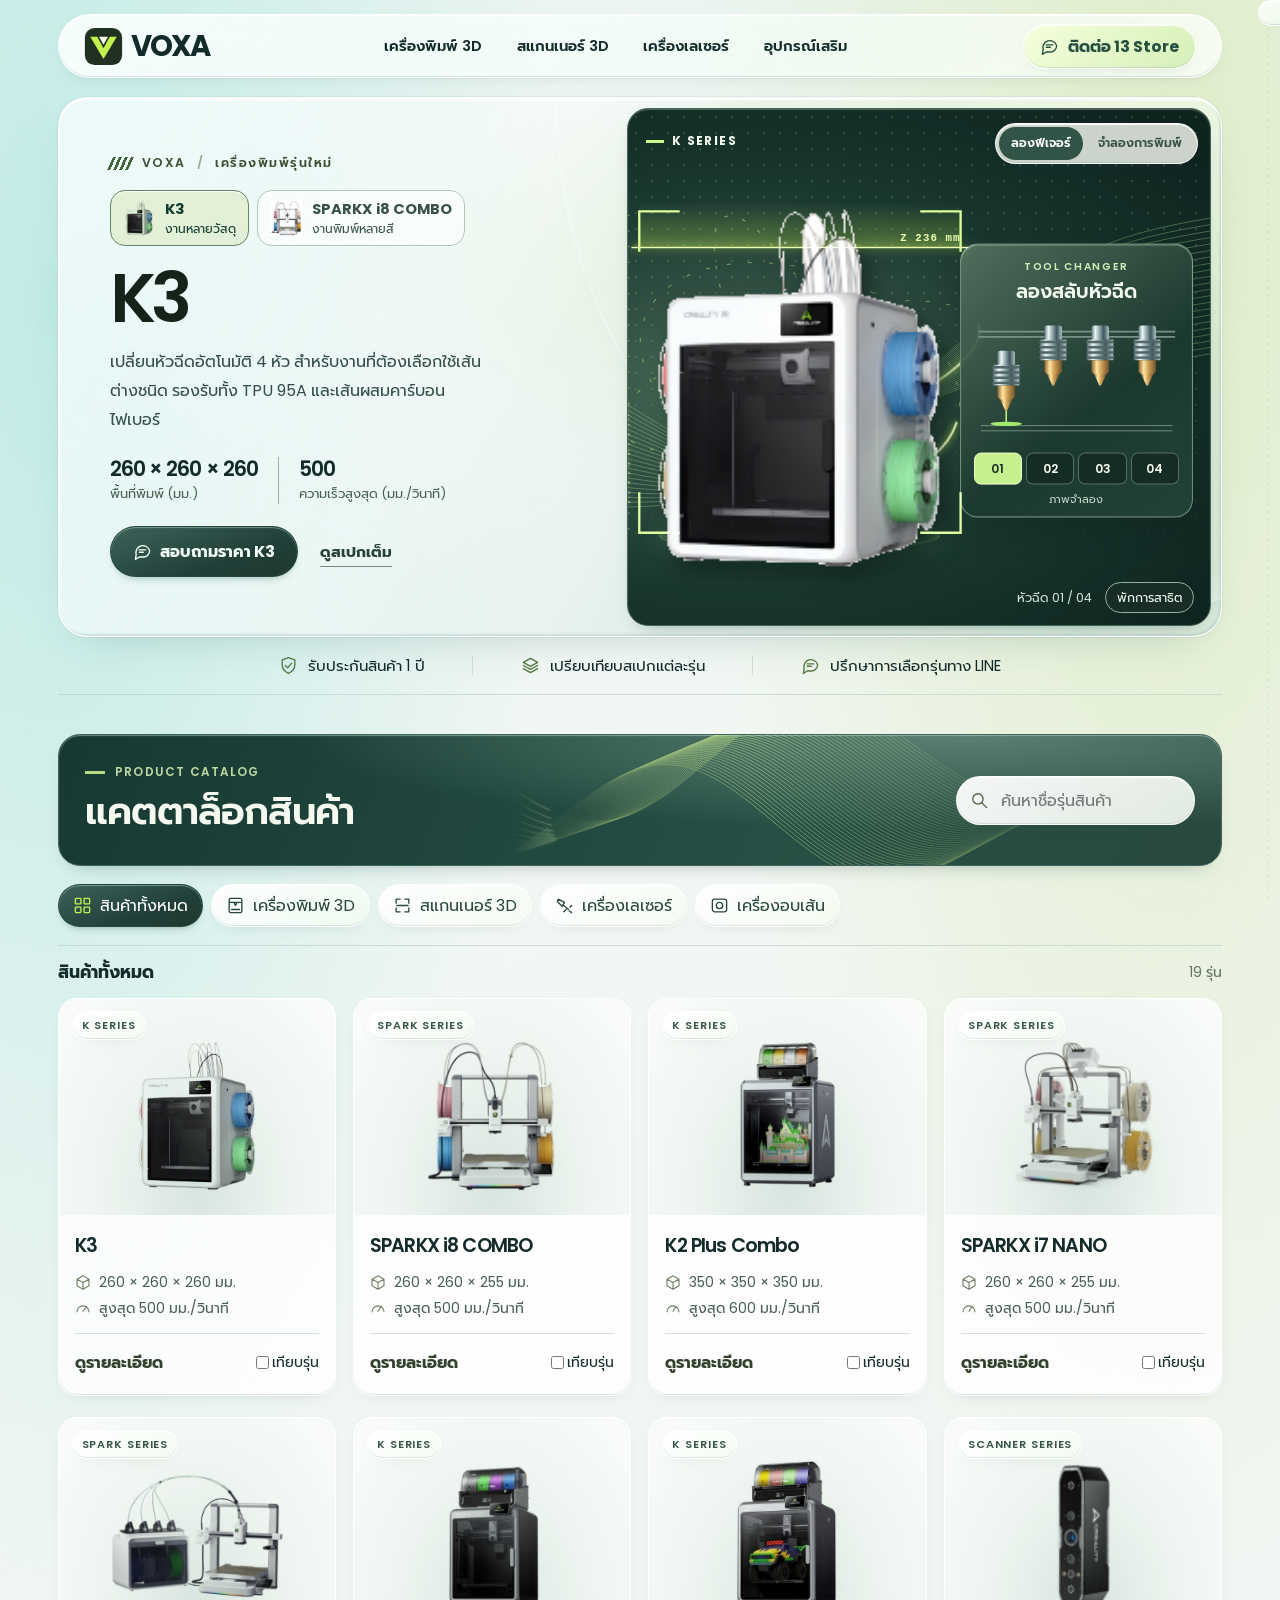
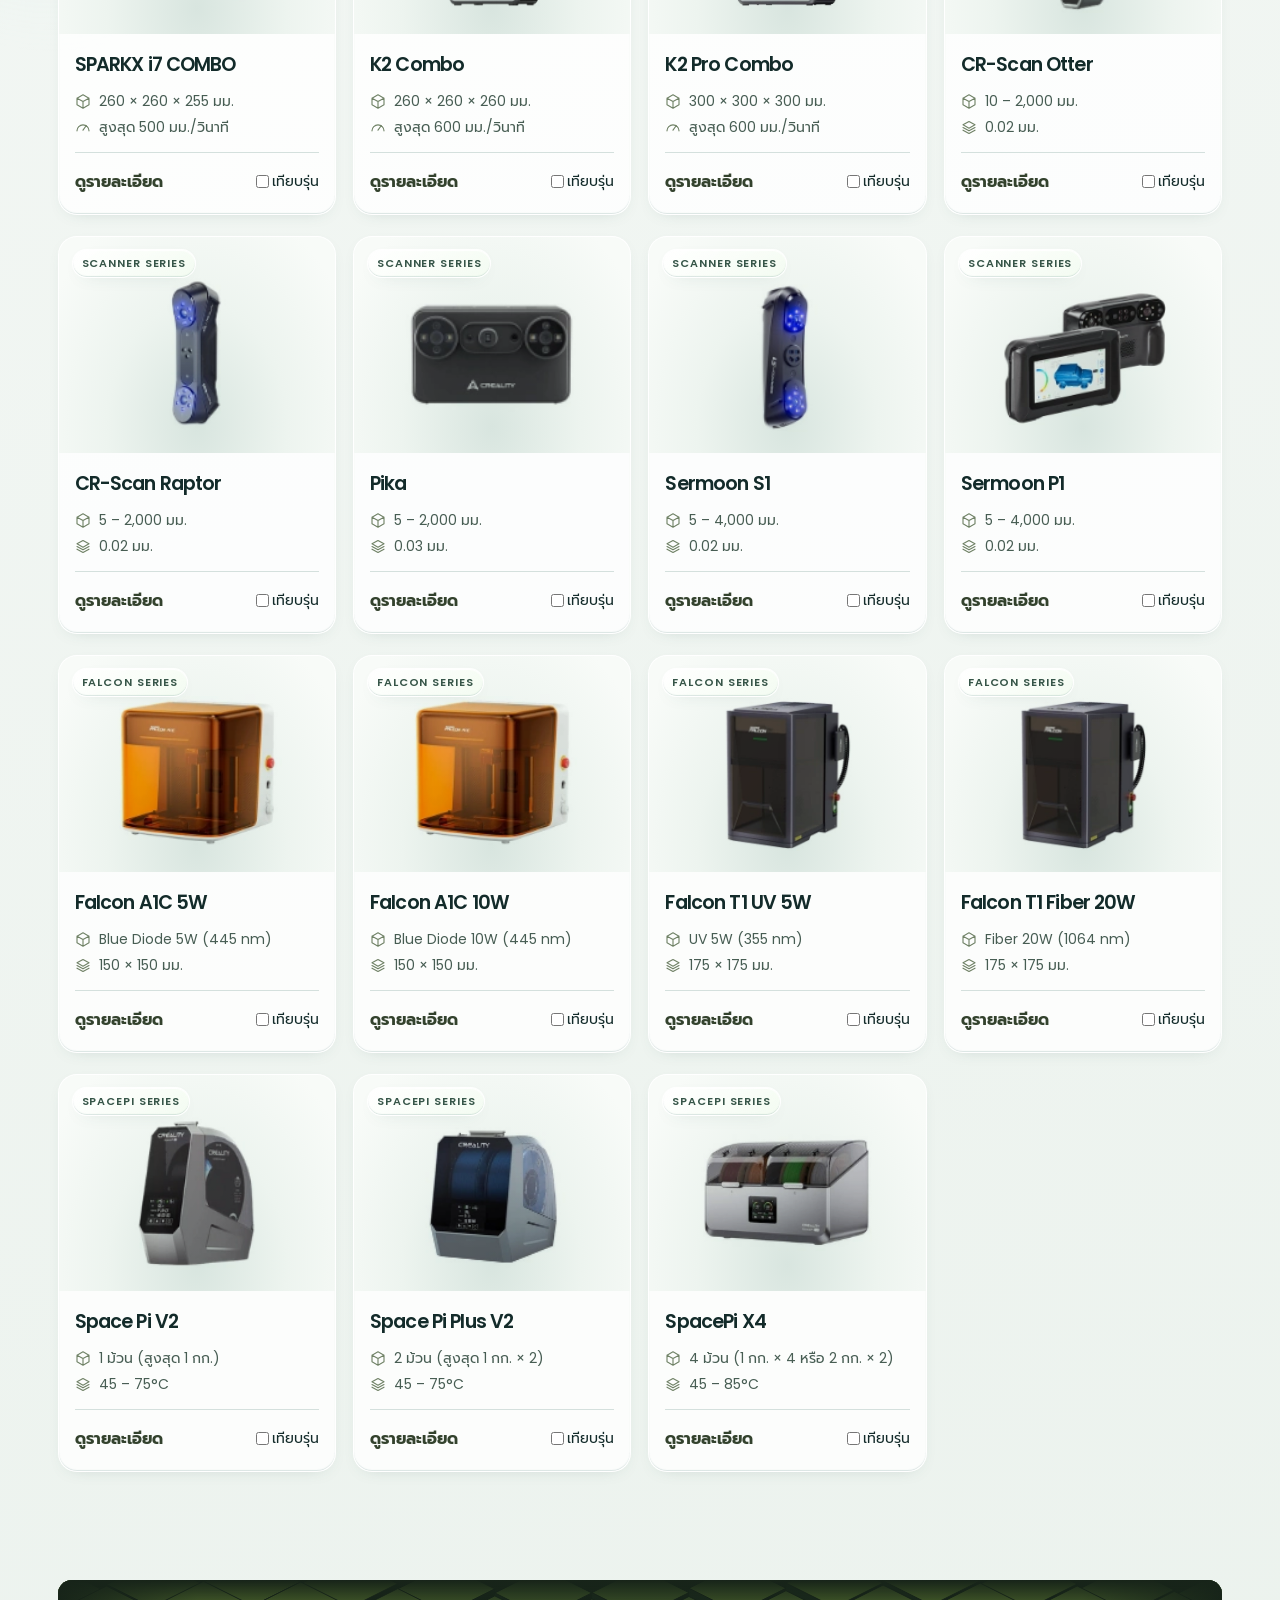
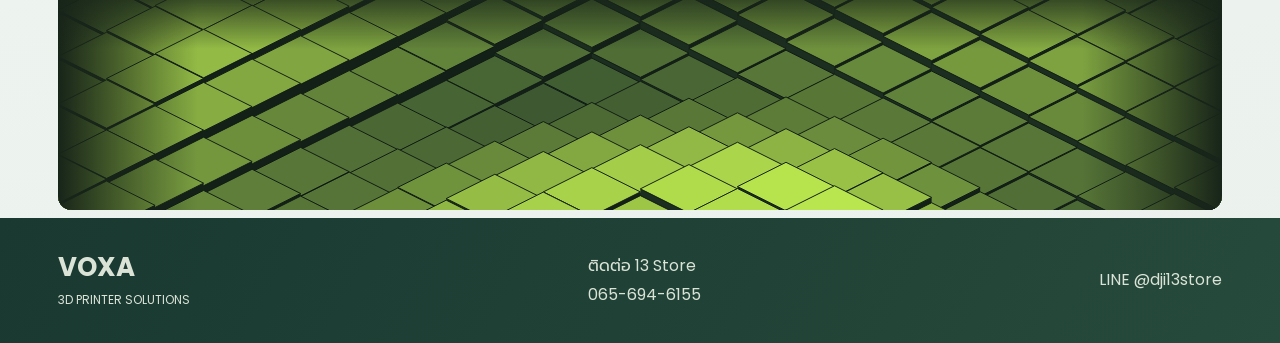
==== commit 0fc14140: "Add SVG hyper-motion layer: intro, stage HUD, wave pulses, card traces, scroll extruder, voxel field" ====
--- a/index.html
+++ b/index.html
@@ -1,4 +1,5 @@
-<!doctype html><html lang="th"><head><meta charset="utf-8"><meta name="viewport" content="width=device-width,initial-scale=1"><meta name="theme-color" content="#eaf4ef"><title>VOXA | เครื่องพิมพ์ 3 มิติและอุปกรณ์</title><meta name="description" content="เลือกเครื่องพิมพ์ 3 มิติ สแกนเนอร์ เครื่องเลเซอร์ และเครื่องอบเส้น เทียบสเปกและสอบถามราคากับ 13 Store ผ่าน VOXA"><link rel="icon" href="assets/voxa.svg"><link rel="preload" href="assets/fonts/prompt-thai-400-normal.woff2" as="font" type="font/woff2" crossorigin><link rel="stylesheet" href="assets/fonts/fonts.css"><link rel="stylesheet" href="style.css"><link rel="stylesheet" href="studio.css"><link rel="stylesheet" href="glass.css"><link rel="stylesheet" href="feature-lab.css"></head><body>
+<!doctype html><html lang="th"><head><meta charset="utf-8"><meta name="viewport" content="width=device-width,initial-scale=1"><meta name="theme-color" content="#eaf4ef"><title>VOXA | เครื่องพิมพ์ 3 มิติและอุปกรณ์</title><meta name="description" content="เลือกเครื่องพิมพ์ 3 มิติ สแกนเนอร์ เครื่องเลเซอร์ และเครื่องอบเส้น เทียบสเปกและสอบถามราคากับ 13 Store ผ่าน VOXA"><link rel="icon" href="assets/voxa.svg"><link rel="preload" href="assets/fonts/prompt-thai-400-normal.woff2" as="font" type="font/woff2" crossorigin><link rel="stylesheet" href="assets/fonts/fonts.css"><link rel="stylesheet" href="style.css"><link rel="stylesheet" href="studio.css"><link rel="stylesheet" href="glass.css"><link rel="stylesheet" href="feature-lab.css"><link rel="stylesheet" href="hyper.css"></head><body>
+<div class="hx-intro" aria-hidden="true"><svg viewBox="0 0 44 44"><rect class="b" x="1" y="1" width="42" height="42" rx="11" pathLength="100"/><path class="v" d="M7 11h8l7 13 7-13h8L22 36z" pathLength="100"/><path class="t" d="m17 11 5 9 5-9z"/><rect class="vx" x="20" y="34" width="4" height="4" style="--w:.85s;--x:-34px;--y:18px"/><rect class="vx" x="20" y="34" width="3" height="3" style="--w:.9s;--x:30px;--y:22px"/><rect class="vx" x="20" y="34" width="4" height="4" style="--w:.95s;--x:-16px;--y:30px"/><rect class="vx" x="20" y="34" width="3" height="3" style="--w:.88s;--x:14px;--y:34px"/><rect class="vx" x="20" y="34" width="2.5" height="2.5" style="--w:1s;--x:42px;--y:6px"/><rect class="vx" x="20" y="34" width="2.5" height="2.5" style="--w:.92s;--x:-44px;--y:2px"/></svg><b>VOXA</b></div><script>try{if(sessionStorage.getItem('voxa-intro'))document.currentScript.previousElementSibling.remove();else sessionStorage.setItem('voxa-intro','1')}catch(e){}</script>
 <header><div class="wrap head"><a href="#top" class="brand" aria-label="VOXA หน้าหลัก"><img src="assets/voxa.svg" alt=""><b>VOXA</b></a><nav aria-label="เมนูหลัก"><a href="#products" data-nav="printer">เครื่องพิมพ์ 3D</a><a href="#products" data-nav="scanner">สแกนเนอร์ 3D</a><a href="#products" data-nav="laser">เครื่องเลเซอร์</a><a href="#products" data-nav="dryer">อุปกรณ์เสริม</a></nav><a class="contact" href="https://line.me/R/ti/p/%40dji13store" target="_blank" rel="noopener"><i data-i="chat"></i> ติดต่อ 13 Store</a></div></header>
 <main id="top" class="wrap">
 <section class="studio" aria-label="เครื่องพิมพ์ 3D และการจำลองการพิมพ์">
@@ -29,4 +30,4 @@
 <div class="service"><div><i data-i="shield"></i>รับประกันสินค้า 1 ปี</div><div><i data-i="layers"></i>เปรียบเทียบสเปกแต่ละรุ่น</div><div><i data-i="chat"></i><a href="https://line.me/R/ti/p/%40dji13store" target="_blank" rel="noopener">ปรึกษาการเลือกรุ่นทาง LINE</a></div></div>
 <section id="products"><span id="catalog" aria-hidden="true"></span><div class="catalogtop"><svg class="catalogwave" viewBox="0 0 680 180" preserveAspectRatio="none" aria-hidden="true"><defs><linearGradient id="waves"><stop stop-color="#adc273" stop-opacity=".05"/><stop offset=".45" stop-color="#deff9b"/><stop offset="1" stop-color="#9ebd69" stop-opacity=".4"/></linearGradient></defs><g fill="none" stroke="url(#waves)" stroke-width=".85"><path d="M0.0,75.0 5.7,79.0 11.3,82.8 17.0,86.6 22.7,90.3 28.3,93.8 34.0,97.2 39.7,100.4 45.3,103.4 51.0,106.2 56.7,108.7 62.3,111.0 68.0,113.1 73.7,114.9 79.3,116.4 85.0,117.6 90.7,118.5 96.3,119.1 102.0,119.4 107.7,119.3 113.3,119.0 119.0,118.3 124.7,117.3 130.3,115.9 136.0,114.3 141.7,112.3 147.3,110.0 153.0,107.4 158.7,104.6 164.3,101.4 170.0,97.9 175.7,94.2 181.3,90.3 187.0,86.1 192.7,81.8 198.3,77.2 204.0,72.4 209.7,67.5 215.3,62.5 221.0,57.4 226.7,52.1 232.3,46.8 238.0,41.5 243.7,36.1 249.3,30.8 255.0,25.4 260.7,20.1 266.3,14.9 272.0,9.8 277.7,4.7 283.3,-0.1 289.0,-4.9 294.7,-9.4 300.3,-13.7 306.0,-17.9 311.7,-21.8 317.3,-25.4 323.0,-28.8 328.7,-31.9 334.3,-34.7 340.0,-37.2 345.7,-39.4 351.3,-41.3 357.0,-42.9 362.7,-44.1 368.3,-45.0 374.0,-45.5 379.7,-45.8 385.3,-45.6 391.0,-45.2 396.7,-44.4 402.3,-43.3 408.0,-41.9 413.7,-40.1 419.3,-38.1 425.0,-35.8 430.7,-33.2 436.3,-30.4 442.0,-27.3 447.7,-24.0 453.3,-20.5 459.0,-16.8 464.7,-12.9 470.3,-8.9 476.0,-4.7 481.7,-0.5 487.3,3.9 493.0,8.3 498.7,12.8 504.3,17.3 510.0,21.8 515.7,26.3 521.3,30.7 527.0,35.1 532.7,39.4 538.3,43.6 544.0,47.6 549.7,51.6 555.3,55.4 561.0,59.0 566.7,62.4 572.3,65.6 578.0,68.6 583.7,71.4 589.3,73.9 595.0,76.2 600.7,78.3 606.3,80.1 612.0,81.6 617.7,82.9 623.3,83.8 629.0,84.6 634.7,85.0 640.3,85.2 646.0,85.1 651.7,84.8 657.3,84.2 663.0,83.4 668.7,82.3 674.3,81.0 680.0,79.5"/><path d="M0.0,79.8 5.7,83.6 11.3,87.4 17.0,91.1 22.7,94.7 28.3,98.0 34.0,101.3 39.7,104.3 45.3,107.1 51.0,109.7 56.7,112.1 62.3,114.2 68.0,116.1 73.7,117.7 79.3,118.9 85.0,119.9 90.7,120.6 96.3,121.0 102.0,121.0 107.7,120.7 113.3,120.1 119.0,119.2 124.7,117.9 130.3,116.4 136.0,114.5 141.7,112.3 147.3,109.8 153.0,107.0 158.7,103.9 164.3,100.5 170.0,96.9 175.7,93.0 181.3,88.9 187.0,84.6 192.7,80.1 198.3,75.4 204.0,70.5 209.7,65.5 215.3,60.4 221.0,55.2 226.7,49.9 232.3,44.6 238.0,39.2 243.7,33.9 249.3,28.5 255.0,23.2 260.7,18.0 266.3,12.8 272.0,7.8 277.7,2.8 283.3,-1.9 289.0,-6.5 294.7,-10.9 300.3,-15.1 306.0,-19.0 311.7,-22.8 317.3,-26.2 323.0,-29.4 328.7,-32.3 334.3,-34.9 340.0,-37.1 345.7,-39.1 351.3,-40.7 357.0,-42.1 362.7,-43.0 368.3,-43.7 374.0,-44.0 379.7,-43.9 385.3,-43.5 391.0,-42.8 396.7,-41.8 402.3,-40.5 408.0,-38.8 413.7,-36.9 419.3,-34.6 425.0,-32.1 430.7,-29.3 436.3,-26.3 442.0,-23.0 447.7,-19.5 453.3,-15.9 459.0,-12.0 464.7,-8.0 470.3,-3.9 476.0,0.4 481.7,4.8 487.3,9.2 493.0,13.7 498.7,18.2 504.3,22.7 510.0,27.2 515.7,31.7 521.3,36.1 527.0,40.5 532.7,44.7 538.3,48.8 544.0,52.8 549.7,56.7 555.3,60.4 561.0,63.9 566.7,67.2 572.3,70.3 578.0,73.1 583.7,75.8 589.3,78.1 595.0,80.3 600.7,82.2 606.3,83.8 612.0,85.1 617.7,86.2 623.3,87.0 629.0,87.5 634.7,87.8 640.3,87.8 646.0,87.6 651.7,87.1 657.3,86.3 663.0,85.3 668.7,84.1 674.3,82.7 680.0,81.0"/><path d="M0.0,84.4 5.7,88.2 11.3,91.9 17.0,95.5 22.7,98.9 28.3,102.2 34.0,105.2 39.7,108.1 45.3,110.8 51.0,113.2 56.7,115.4 62.3,117.3 68.0,118.9 73.7,120.3 79.3,121.3 85.0,122.1 90.7,122.5 96.3,122.6 102.0,122.4 107.7,121.9 113.3,121.1 119.0,119.9 124.7,118.4 130.3,116.6 136.0,114.5 141.7,112.1 147.3,109.3 153.0,106.3 158.7,103.0 164.3,99.5 170.0,95.7 175.7,91.6 181.3,87.4 187.0,82.9 192.7,78.3 198.3,73.4 204.0,68.5 209.7,63.4 215.3,58.2 221.0,53.0 226.7,47.7 232.3,42.3 238.0,36.9 243.7,31.6 249.3,26.3 255.0,21.0 260.7,15.9 266.3,10.8 272.0,5.8 277.7,1.0 283.3,-3.6 289.0,-8.0 294.7,-12.3 300.3,-16.3 306.0,-20.1 311.7,-23.6 317.3,-26.8 323.0,-29.8 328.7,-32.5 334.3,-34.8 340.0,-36.9 345.7,-38.6 351.3,-40.0 357.0,-41.0 362.7,-41.8 368.3,-42.1 374.0,-42.2 379.7,-41.9 385.3,-41.3 391.0,-40.3 396.7,-39.0 402.3,-37.4 408.0,-35.6 413.7,-33.4 419.3,-30.9 425.0,-28.2 430.7,-25.2 436.3,-22.0 442.0,-18.5 447.7,-14.9 453.3,-11.1 459.0,-7.1 464.7,-3.0 470.3,1.3 476.0,5.6 481.7,10.1 487.3,14.6 493.0,19.1 498.7,23.6 504.3,28.2 510.0,32.7 515.7,37.1 521.3,41.5 527.0,45.8 532.7,50.0 538.3,54.1 544.0,58.0 549.7,61.7 555.3,65.3 561.0,68.7 566.7,71.9 572.3,74.8 578.0,77.5 583.7,80.0 589.3,82.3 595.0,84.2 600.7,85.9 606.3,87.4 612.0,88.5 617.7,89.4 623.3,90.1 629.0,90.4 634.7,90.5 640.3,90.3 646.0,89.9 651.7,89.2 657.3,88.3 663.0,87.2 668.7,85.8 674.3,84.2 680.0,82.5"/><path d="M0.0,89.0 5.7,92.7 11.3,96.3 17.0,99.8 22.7,103.0 28.3,106.1 34.0,109.1 39.7,111.8 45.3,114.2 51.0,116.5 56.7,118.4 62.3,120.1 68.0,121.6 73.7,122.7 79.3,123.5 85.0,124.0 90.7,124.2 96.3,124.1 102.0,123.7 107.7,122.9 113.3,121.9 119.0,120.5 124.7,118.7 130.3,116.7 136.0,114.3 141.7,111.7 147.3,108.8 153.0,105.6 158.7,102.1 164.3,98.3 170.0,94.4 175.7,90.2 181.3,85.7 187.0,81.1 192.7,76.4 198.3,71.5 204.0,66.4 209.7,61.3 215.3,56.0 221.0,50.7 226.7,45.4 232.3,40.0 238.0,34.7 243.7,29.4 249.3,24.1 255.0,18.9 260.7,13.8 266.3,8.8 272.0,4.0 277.7,-0.7 283.3,-5.2 289.0,-9.5 294.7,-13.5 300.3,-17.4 306.0,-21.0 311.7,-24.3 317.3,-27.3 323.0,-30.1 328.7,-32.5 334.3,-34.6 340.0,-36.4 345.7,-37.9 351.3,-39.0 357.0,-39.8 362.7,-40.3 368.3,-40.4 374.0,-40.2 379.7,-39.7 385.3,-38.8 391.0,-37.6 396.7,-36.1 402.3,-34.2 408.0,-32.1 413.7,-29.7 419.3,-27.0 425.0,-24.1 430.7,-20.9 436.3,-17.5 442.0,-13.9 447.7,-10.2 453.3,-6.2 459.0,-2.1 464.7,2.2 470.3,6.5 476.0,10.9 481.7,15.4 487.3,20.0 493.0,24.5 498.7,29.1 504.3,33.7 510.0,38.1 515.7,42.6 521.3,46.9 527.0,51.2 532.7,55.3 538.3,59.3 544.0,63.1 549.7,66.8 555.3,70.2 561.0,73.5 566.7,76.5 572.3,79.3 578.0,81.9 583.7,84.2 589.3,86.3 595.0,88.1 600.7,89.6 606.3,90.8 612.0,91.8 617.7,92.6 623.3,93.0 629.0,93.2 634.7,93.1 640.3,92.7 646.0,92.1 651.7,91.3 657.3,90.2 663.0,88.9 668.7,87.4 674.3,85.7 680.0,83.8"/><path d="M0.0,93.5 5.7,97.1 11.3,100.6 17.0,103.9 22.7,107.0 28.3,110.0 34.0,112.7 39.7,115.3 45.3,117.5 51.0,119.6 56.7,121.3 62.3,122.8 68.0,124.0 73.7,124.9 79.3,125.5 85.0,125.8 90.7,125.8 96.3,125.4 102.0,124.8 107.7,123.8 113.3,122.5 119.0,120.8 124.7,118.9 130.3,116.6 136.0,114.0 141.7,111.2 147.3,108.0 153.0,104.6 158.7,101.0 164.3,97.0 170.0,92.9 175.7,88.6 181.3,84.0 187.0,79.3 192.7,74.4 198.3,69.4 204.0,64.3 209.7,59.1 215.3,53.8 221.0,48.5 226.7,43.1 232.3,37.8 238.0,32.5 243.7,27.2 249.3,22.0 255.0,16.8 260.7,11.8 266.3,7.0 272.0,2.3 277.7,-2.3 283.3,-6.6 289.0,-10.8 294.7,-14.7 300.3,-18.3 306.0,-21.7 311.7,-24.8 317.3,-27.6 323.0,-30.1 328.7,-32.3 334.3,-34.2 340.0,-35.8 345.7,-37.0 351.3,-37.9 357.0,-38.4 362.7,-38.6 368.3,-38.5 374.0,-38.0 379.7,-37.2 385.3,-36.1 391.0,-34.6 396.7,-32.9 402.3,-30.8 408.0,-28.5 413.7,-25.9 419.3,-23.0 425.0,-19.9 430.7,-16.5 436.3,-13.0 442.0,-9.2 447.7,-5.3 453.3,-1.2 459.0,3.0 464.7,7.4 470.3,11.8 476.0,16.3 481.7,20.9 487.3,25.5 493.0,30.0 498.7,34.6 504.3,39.2 510.0,43.6 515.7,48.0 521.3,52.3 527.0,56.5 532.7,60.6 538.3,64.4 544.0,68.2 549.7,71.7 555.3,75.0 561.0,78.2 566.7,81.0 572.3,83.7 578.0,86.1 583.7,88.3 589.3,90.1 595.0,91.8 600.7,93.1 606.3,94.2 612.0,95.0 617.7,95.6 623.3,95.8 629.0,95.8 634.7,95.5 640.3,95.0 646.0,94.3 651.7,93.3 657.3,92.0 663.0,90.6 668.7,88.9 674.3,87.1 680.0,85.1"/><path d="M0.0,97.9 5.7,101.4 11.3,104.8 17.0,107.9 22.7,110.9 28.3,113.7 34.0,116.3 39.7,118.6 45.3,120.7 51.0,122.5 56.7,124.1 62.3,125.4 68.0,126.3 73.7,127.0 79.3,127.4 85.0,127.4 90.7,127.2 96.3,126.6 102.0,125.7 107.7,124.4 113.3,122.9 119.0,121.0 124.7,118.8 130.3,116.3 136.0,113.6 141.7,110.5 147.3,107.2 153.0,103.6 158.7,99.7 164.3,95.6 170.0,91.4 175.7,86.9 181.3,82.2 187.0,77.4 192.7,72.4 198.3,67.3 204.0,62.1 209.7,56.9 215.3,51.6 221.0,46.2 226.7,40.9 232.3,35.6 238.0,30.3 243.7,25.0 249.3,19.9 255.0,14.9 260.7,10.0 266.3,5.2 272.0,0.6 277.7,-3.8 283.3,-8.0 289.0,-11.9 294.7,-15.6 300.3,-19.1 306.0,-22.2 311.7,-25.1 317.3,-27.7 323.0,-30.0 328.7,-32.0 334.3,-33.6 340.0,-34.9 345.7,-35.9 351.3,-36.5 357.0,-36.8 362.7,-36.7 368.3,-36.3 374.0,-35.6 379.7,-34.6 385.3,-33.2 391.0,-31.5 396.7,-29.5 402.3,-27.3 408.0,-24.7 413.7,-21.9 419.3,-18.8 425.0,-15.5 430.7,-12.0 436.3,-8.3 442.0,-4.3 447.7,-0.3 453.3,3.9 459.0,8.3 464.7,12.7 470.3,17.2 476.0,21.8 481.7,26.4 487.3,31.0 493.0,35.6 498.7,40.1 504.3,44.7 510.0,49.1 515.7,53.5 521.3,57.7 527.0,61.8 532.7,65.8 538.3,69.6 544.0,73.2 549.7,76.6 555.3,79.8 561.0,82.8 566.7,85.5 572.3,88.0 578.0,90.2 583.7,92.2 589.3,93.9 595.0,95.4 600.7,96.6 606.3,97.5 612.0,98.1 617.7,98.4 623.3,98.5 629.0,98.3 634.7,97.9 640.3,97.2 646.0,96.3 651.7,95.1 657.3,93.7 663.0,92.1 668.7,90.3 674.3,88.3 680.0,86.2"/><path d="M0.0,102.2 5.7,105.6 11.3,108.8 17.0,111.8 22.7,114.6 28.3,117.3 34.0,119.7 39.7,121.8 45.3,123.7 51.0,125.3 56.7,126.7 62.3,127.7 68.0,128.5 73.7,128.9 79.3,129.0 85.0,128.8 90.7,128.3 96.3,127.5 102.0,126.4 107.7,124.9 113.3,123.1 119.0,121.0 124.7,118.6 130.3,115.9 136.0,112.9 141.7,109.7 147.3,106.2 153.0,102.4 158.7,98.4 164.3,94.1 170.0,89.7 175.7,85.1 181.3,80.3 187.0,75.4 192.7,70.3 198.3,65.2 204.0,59.9 209.7,54.7 215.3,49.3 221.0,44.0 226.7,38.7 232.3,33.4 238.0,28.1 243.7,23.0 249.3,17.9 255.0,13.0 260.7,8.2 266.3,3.5 272.0,-0.9 277.7,-5.1 283.3,-9.1 289.0,-12.9 294.7,-16.4 300.3,-19.7 306.0,-22.6 311.7,-25.3 317.3,-27.7 323.0,-29.7 328.7,-31.4 334.3,-32.8 340.0,-33.8 345.7,-34.6 351.3,-34.9 357.0,-35.0 362.7,-34.7 368.3,-34.0 374.0,-33.0 379.7,-31.7 385.3,-30.1 391.0,-28.2 396.7,-26.0 402.3,-23.5 408.0,-20.7 413.7,-17.7 419.3,-14.5 425.0,-11.0 430.7,-7.3 436.3,-3.4 442.0,0.6 447.7,4.8 453.3,9.2 459.0,13.6 464.7,18.1 470.3,22.7 476.0,27.3 481.7,31.9 487.3,36.5 493.0,41.1 498.7,45.7 504.3,50.2 510.0,54.6 515.7,58.9 521.3,63.0 527.0,67.1 532.7,70.9 538.3,74.6 544.0,78.1 549.7,81.4 555.3,84.4 561.0,87.3 566.7,89.9 572.3,92.2 578.0,94.3 583.7,96.1 589.3,97.6 595.0,98.9 600.7,99.9 606.3,100.6 612.0,101.0 617.7,101.2 623.3,101.1 629.0,100.7 634.7,100.1 640.3,99.2 646.0,98.1 651.7,96.8 657.3,95.3 663.0,93.5 668.7,91.6 674.3,89.5 680.0,87.3"/><path d="M0.0,106.4 5.7,109.6 11.3,112.7 17.0,115.6 22.7,118.2 28.3,120.7 34.0,122.9 39.7,124.8 45.3,126.5 51.0,127.9 56.7,129.1 62.3,129.9 68.0,130.4 73.7,130.6 79.3,130.5 85.0,130.1 90.7,129.3 96.3,128.3 102.0,126.9 107.7,125.2 113.3,123.2 119.0,120.9 124.7,118.3 130.3,115.3 136.0,112.2 141.7,108.7 147.3,105.0 153.0,101.1 158.7,96.9 164.3,92.5 170.0,88.0 175.7,83.2 181.3,78.3 187.0,73.3 192.7,68.2 198.3,63.0 204.0,57.7 209.7,52.4 215.3,47.1 221.0,41.8 226.7,36.5 232.3,31.2 238.0,26.0 243.7,20.9 249.3,16.0 255.0,11.1 260.7,6.5 266.3,2.0 272.0,-2.3 277.7,-6.4 283.3,-10.2 289.0,-13.8 294.7,-17.1 300.3,-20.1 306.0,-22.8 311.7,-25.3 317.3,-27.4 323.0,-29.2 328.7,-30.7 334.3,-31.8 340.0,-32.6 345.7,-33.0 351.3,-33.2 357.0,-32.9 362.7,-32.4 368.3,-31.5 374.0,-30.3 379.7,-28.7 385.3,-26.9 391.0,-24.7 396.7,-22.3 402.3,-19.6 408.0,-16.6 413.7,-13.4 419.3,-10.0 425.0,-6.3 430.7,-2.5 436.3,1.6 442.0,5.7 447.7,10.0 453.3,14.5 459.0,19.0 464.7,23.6 470.3,28.2 476.0,32.8 481.7,37.5 487.3,42.1 493.0,46.7 498.7,51.2 504.3,55.7 510.0,60.0 515.7,64.3 521.3,68.3 527.0,72.3 532.7,76.0 538.3,79.6 544.0,83.0 549.7,86.1 555.3,89.0 561.0,91.7 566.7,94.1 572.3,96.3 578.0,98.2 583.7,99.8 589.3,101.2 595.0,102.2 600.7,103.0 606.3,103.6 612.0,103.8 617.7,103.8 623.3,103.5 629.0,103.0 634.7,102.2 640.3,101.2 646.0,99.9 651.7,98.4 657.3,96.8 663.0,94.9 668.7,92.8 674.3,90.6 680.0,88.3"/><path d="M0.0,110.5 5.7,113.6 11.3,116.5 17.0,119.2 22.7,121.7 28.3,123.9 34.0,125.9 39.7,127.7 45.3,129.2 51.0,130.4 56.7,131.3 62.3,131.9 68.0,132.2 73.7,132.1 79.3,131.8 85.0,131.1 90.7,130.2 96.3,128.9 102.0,127.3 107.7,125.3 113.3,123.1 119.0,120.6 124.7,117.7 130.3,114.6 136.0,111.3 141.7,107.6 147.3,103.7 153.0,99.6 158.7,95.3 164.3,90.8 170.0,86.1 175.7,81.3 181.3,76.3 187.0,71.2 192.7,66.1 198.3,60.8 204.0,55.5 209.7,50.2 215.3,44.9 221.0,39.5 226.7,34.3 232.3,29.1 238.0,24.0 243.7,19.0 249.3,14.1 255.0,9.4 260.7,4.9 266.3,0.6 272.0,-3.5 277.7,-7.4 283.3,-11.1 289.0,-14.5 294.7,-17.6 300.3,-20.4 306.0,-22.9 311.7,-25.1 317.3,-27.0 323.0,-28.5 328.7,-29.7 334.3,-30.6 340.0,-31.1 345.7,-31.3 351.3,-31.2 357.0,-30.7 362.7,-29.9 368.3,-28.7 374.0,-27.3 379.7,-25.5 385.3,-23.4 391.0,-21.0 396.7,-18.4 402.3,-15.5 408.0,-12.3 413.7,-8.9 419.3,-5.3 425.0,-1.5 430.7,2.5 436.3,6.7 442.0,10.9 447.7,15.4 453.3,19.9 459.0,24.4 464.7,29.1 470.3,33.7 476.0,38.4 481.7,43.1 487.3,47.7 493.0,52.3 498.7,56.8 504.3,61.2 510.0,65.5 515.7,69.6 521.3,73.6 527.0,77.4 532.7,81.1 538.3,84.5 544.0,87.7 549.7,90.7 555.3,93.5 561.0,96.0 566.7,98.3 572.3,100.3 578.0,102.0 583.7,103.4 589.3,104.6 595.0,105.5 600.7,106.1 606.3,106.4 612.0,106.5 617.7,106.3 623.3,105.9 629.0,105.1 634.7,104.2 640.3,103.0 646.0,101.6 651.7,100.0 657.3,98.1 663.0,96.1 668.7,94.0 674.3,91.6 680.0,89.2"/><path d="M0.0,114.4 5.7,117.4 11.3,120.1 17.0,122.7 22.7,125.0 28.3,127.0 34.0,128.9 39.7,130.4 45.3,131.7 51.0,132.6 56.7,133.3 62.3,133.7 68.0,133.7 73.7,133.5 79.3,132.9 85.0,132.0 90.7,130.8 96.3,129.3 102.0,127.4 107.7,125.3 113.3,122.8 119.0,120.1 124.7,117.1 130.3,113.8 136.0,110.2 141.7,106.4 147.3,102.4 153.0,98.1 158.7,93.7 164.3,89.0 170.0,84.2 175.7,79.3 181.3,74.2 187.0,69.1 192.7,63.9 198.3,58.6 204.0,53.3 209.7,48.0 215.3,42.7 221.0,37.4 226.7,32.2 232.3,27.1 238.0,22.0 243.7,17.1 249.3,12.4 255.0,7.8 260.7,3.5 266.3,-0.7 272.0,-4.7 277.7,-8.4 283.3,-11.8 289.0,-15.0 294.7,-17.9 300.3,-20.5 306.0,-22.7 311.7,-24.7 317.3,-26.3 323.0,-27.6 328.7,-28.6 334.3,-29.2 340.0,-29.5 345.7,-29.4 351.3,-29.0 357.0,-28.3 362.7,-27.2 368.3,-25.8 374.0,-24.1 379.7,-22.1 385.3,-19.8 391.0,-17.2 396.7,-14.3 402.3,-11.2 408.0,-7.9 413.7,-4.3 419.3,-0.5 425.0,3.5 430.7,7.6 436.3,11.9 442.0,16.3 447.7,20.8 453.3,25.3 459.0,30.0 464.7,34.7 470.3,39.4 476.0,44.0 481.7,48.7 487.3,53.3 493.0,57.9 498.7,62.3 504.3,66.7 510.0,70.9 515.7,74.9 521.3,78.8 527.0,82.5 532.7,86.0 538.3,89.4 544.0,92.4 549.7,95.3 555.3,97.9 561.0,100.2 566.7,102.3 572.3,104.1 578.0,105.7 583.7,106.9 589.3,107.9 595.0,108.6 600.7,109.0 606.3,109.2 612.0,109.1 617.7,108.7 623.3,108.1 629.0,107.2 634.7,106.1 640.3,104.7 646.0,103.1 651.7,101.4 657.3,99.4 663.0,97.3 668.7,95.0 674.3,92.6 680.0,90.0"/><path d="M0.0,118.3 5.7,121.1 11.3,123.6 17.0,126.0 22.7,128.1 28.3,130.0 34.0,131.6 39.7,132.9 45.3,134.0 51.0,134.7 56.7,135.2 62.3,135.3 68.0,135.1 73.7,134.7 79.3,133.8 85.0,132.7 90.7,131.3 96.3,129.5 102.0,127.5 107.7,125.1 113.3,122.4 119.0,119.5 124.7,116.3 130.3,112.8 136.0,109.0 141.7,105.1 147.3,100.9 153.0,96.5 158.7,91.9 164.3,87.2 170.0,82.3 175.7,77.3 181.3,72.1 187.0,66.9 192.7,61.7 198.3,56.4 204.0,51.1 209.7,45.8 215.3,40.5 221.0,35.3 226.7,30.1 232.3,25.1 238.0,20.2 243.7,15.4 249.3,10.8 255.0,6.3 260.7,2.1 266.3,-1.9 272.0,-5.6 277.7,-9.1 283.3,-12.4 289.0,-15.3 294.7,-18.0 300.3,-20.3 306.0,-22.4 311.7,-24.1 317.3,-25.5 323.0,-26.5 328.7,-27.2 334.3,-27.6 340.0,-27.6 345.7,-27.3 351.3,-26.6 357.0,-25.6 362.7,-24.3 368.3,-22.7 374.0,-20.7 379.7,-18.5 385.3,-16.0 391.0,-13.2 396.7,-10.1 402.3,-6.8 408.0,-3.3 413.7,0.5 419.3,4.4 425.0,8.5 430.7,12.8 436.3,17.2 442.0,21.7 447.7,26.2 453.3,30.9 459.0,35.6 464.7,40.3 470.3,45.0 476.0,49.7 481.7,54.3 487.3,58.9 493.0,63.4 498.7,67.8 504.3,72.1 510.0,76.2 515.7,80.2 521.3,84.0 527.0,87.6 532.7,90.9 538.3,94.1 544.0,97.0 549.7,99.7 555.3,102.2 561.0,104.3 566.7,106.2 572.3,107.9 578.0,109.2 583.7,110.3 589.3,111.1 595.0,111.6 600.7,111.8 606.3,111.8 612.0,111.5 617.7,111.0 623.3,110.1 629.0,109.1 634.7,107.8 640.3,106.3 646.0,104.6 651.7,102.7 657.3,100.6 663.0,98.3 668.7,95.9 674.3,93.4 680.0,90.8"/><path d="M0.0,122.0 5.7,124.6 11.3,127.0 17.0,129.2 22.7,131.1 28.3,132.8 34.0,134.2 39.7,135.3 45.3,136.1 51.0,136.6 56.7,136.9 62.3,136.8 68.0,136.4 73.7,135.6 79.3,134.6 85.0,133.3 90.7,131.6 96.3,129.6 102.0,127.3 107.7,124.7 113.3,121.9 119.0,118.7 124.7,115.3 130.3,111.7 136.0,107.7 141.7,103.6 147.3,99.3 153.0,94.8 158.7,90.1 164.3,85.2 170.0,80.2 175.7,75.2 181.3,70.0 187.0,64.7 192.7,59.5 198.3,54.2 204.0,48.9 209.7,43.6 215.3,38.4 221.0,33.2 226.7,28.1 232.3,23.2 238.0,18.4 243.7,13.7 249.3,9.3 255.0,5.0 260.7,0.9 266.3,-2.9 272.0,-6.5 277.7,-9.8 283.3,-12.8 289.0,-15.5 294.7,-17.9 300.3,-20.1 306.0,-21.8 311.7,-23.3 317.3,-24.4 323.0,-25.2 328.7,-25.7 334.3,-25.8 340.0,-25.5 345.7,-24.9 351.3,-24.0 357.0,-22.8 362.7,-21.2 368.3,-19.4 374.0,-17.2 379.7,-14.7 385.3,-12.0 391.0,-9.0 396.7,-5.7 402.3,-2.2 408.0,1.5 413.7,5.4 419.3,9.5 425.0,13.7 430.7,18.1 436.3,22.6 442.0,27.1 447.7,31.8 453.3,36.5 459.0,41.2 464.7,46.0 470.3,50.7 476.0,55.4 481.7,60.0 487.3,64.5 493.0,69.0 498.7,73.3 504.3,77.5 510.0,81.5 515.7,85.4 521.3,89.0 527.0,92.5 532.7,95.8 538.3,98.8 544.0,101.5 549.7,104.1 555.3,106.3 561.0,108.3 566.7,110.0 572.3,111.5 578.0,112.7 583.7,113.5 589.3,114.1 595.0,114.5 600.7,114.5 606.3,114.3 612.0,113.8 617.7,113.1 623.3,112.1 629.0,110.9 634.7,109.4 640.3,107.8 646.0,105.9 651.7,103.9 657.3,101.7 663.0,99.3 668.7,96.8 674.3,94.2 680.0,91.5"/><path d="M0.0,125.5 5.7,128.0 11.3,130.2 17.0,132.2 22.7,133.9 28.3,135.4 34.0,136.6 39.7,137.5 45.3,138.1 51.0,138.4 56.7,138.4 62.3,138.1 68.0,137.4 73.7,136.5 79.3,135.2 85.0,133.6 90.7,131.7 96.3,129.5 102.0,127.0 107.7,124.2 113.3,121.2 119.0,117.8 124.7,114.2 130.3,110.4 136.0,106.3 141.7,102.1 147.3,97.6 153.0,93.0 158.7,88.2 164.3,83.2 170.0,78.2 175.7,73.0 181.3,67.8 187.0,62.6 192.7,57.3 198.3,52.0 204.0,46.7 209.7,41.5 215.3,36.3 221.0,31.2 226.7,26.2 232.3,21.4 238.0,16.7 243.7,12.2 249.3,7.9 255.0,3.8 260.7,-0.1 266.3,-3.7 272.0,-7.1 277.7,-10.2 283.3,-13.0 289.0,-15.5 294.7,-17.7 300.3,-19.6 306.0,-21.1 311.7,-22.3 317.3,-23.2 323.0,-23.7 328.7,-23.9 334.3,-23.7 340.0,-23.2 345.7,-22.4 351.3,-21.2 357.0,-19.8 362.7,-18.0 368.3,-15.8 374.0,-13.4 379.7,-10.8 385.3,-7.8 391.0,-4.6 396.7,-1.2 402.3,2.5 408.0,6.4 413.7,10.4 419.3,14.6 425.0,19.0 430.7,23.5 436.3,28.0 442.0,32.7 447.7,37.4 453.3,42.1 459.0,46.9 464.7,51.7 470.3,56.4 476.0,61.0 481.7,65.6 487.3,70.1 493.0,74.5 498.7,78.7 504.3,82.8 510.0,86.8 515.7,90.5 521.3,94.1 527.0,97.4 532.7,100.5 538.3,103.3 544.0,105.9 549.7,108.3 555.3,110.4 561.0,112.2 566.7,113.7 572.3,115.0 578.0,116.0 583.7,116.7 589.3,117.1 595.0,117.2 600.7,117.1 606.3,116.7 612.0,116.0 617.7,115.1 623.3,113.9 629.0,112.6 634.7,111.0 640.3,109.2 646.0,107.2 651.7,105.0 657.3,102.7 663.0,100.2 668.7,97.6 674.3,94.9 680.0,92.1"/><path d="M0.0,128.9 5.7,131.2 11.3,133.3 17.0,135.1 22.7,136.6 28.3,137.9 34.0,138.8 39.7,139.5 45.3,139.9 51.0,140.0 56.7,139.7 62.3,139.2 68.0,138.3 73.7,137.1 79.3,135.6 85.0,133.8 90.7,131.7 96.3,129.3 102.0,126.6 107.7,123.6 113.3,120.3 119.0,116.8 124.7,113.0 130.3,109.1 136.0,104.8 141.7,100.4 147.3,95.8 153.0,91.1 158.7,86.2 164.3,81.2 170.0,76.1 175.7,70.9 181.3,65.6 187.0,60.4 192.7,55.1 198.3,49.8 204.0,44.6 209.7,39.4 215.3,34.3 221.0,29.3 226.7,24.4 232.3,19.7 238.0,15.1 243.7,10.8 249.3,6.6 255.0,2.7 260.7,-1.0 266.3,-4.4 272.0,-7.6 277.7,-10.5 283.3,-13.1 289.0,-15.3 294.7,-17.3 300.3,-18.9 306.0,-20.2 311.7,-21.1 317.3,-21.7 323.0,-22.0 328.7,-21.9 334.3,-21.5 340.0,-20.8 345.7,-19.7 351.3,-18.3 357.0,-16.5 362.7,-14.5 368.3,-12.1 374.0,-9.5 379.7,-6.6 385.3,-3.5 391.0,-0.1 396.7,3.5 402.3,7.4 408.0,11.4 413.7,15.6 419.3,19.9 425.0,24.4 430.7,28.9 436.3,33.6 442.0,38.3 447.7,43.1 453.3,47.8 459.0,52.6 464.7,57.4 470.3,62.1 476.0,66.7 481.7,71.2 487.3,75.7 493.0,80.0 498.7,84.1 504.3,88.1 510.0,92.0 515.7,95.6 521.3,99.0 527.0,102.2 532.7,105.1 538.3,107.8 544.0,110.2 549.7,112.4 555.3,114.3 561.0,115.9 566.7,117.3 572.3,118.4 578.0,119.1 583.7,119.6 589.3,119.9 595.0,119.8 600.7,119.5 606.3,118.9 612.0,118.1 617.7,117.0 623.3,115.7 629.0,114.1 634.7,112.4 640.3,110.4 646.0,108.3 651.7,106.0 657.3,103.6 663.0,101.0 668.7,98.3 674.3,95.5 680.0,92.7"/><path d="M0.0,132.2 5.7,134.3 11.3,136.2 17.0,137.8 22.7,139.1 28.3,140.1 34.0,140.9 39.7,141.4 45.3,141.5 51.0,141.3 56.7,140.9 62.3,140.1 68.0,139.0 73.7,137.6 79.3,135.9 85.0,133.8 90.7,131.5 96.3,128.9 102.0,126.0 107.7,122.8 113.3,119.4 119.0,115.7 124.7,111.7 130.3,107.6 136.0,103.2 141.7,98.7 147.3,94.0 153.0,89.2 158.7,84.2 164.3,79.1 170.0,73.9 175.7,68.7 181.3,63.5 187.0,58.2 192.7,52.9 198.3,47.7 204.0,42.5 209.7,37.4 215.3,32.3 221.0,27.4 226.7,22.7 232.3,18.1 238.0,13.7 243.7,9.5 249.3,5.5 255.0,1.7 260.7,-1.8 266.3,-5.0 272.0,-7.9 277.7,-10.6 283.3,-12.9 289.0,-14.9 294.7,-16.6 300.3,-18.0 306.0,-19.0 311.7,-19.7 317.3,-20.1 323.0,-20.1 328.7,-19.7 334.3,-19.1 340.0,-18.1 345.7,-16.7 351.3,-15.1 357.0,-13.1 362.7,-10.8 368.3,-8.3 374.0,-5.4 379.7,-2.3 385.3,1.0 391.0,4.6 396.7,8.4 402.3,12.4 408.0,16.5 413.7,20.8 419.3,25.3 425.0,29.8 430.7,34.5 436.3,39.2 442.0,44.0 447.7,48.8 453.3,53.6 459.0,58.4 464.7,63.1 470.3,67.8 476.0,72.4 481.7,76.8 487.3,81.2 493.0,85.4 498.7,89.5 504.3,93.4 510.0,97.1 515.7,100.6 521.3,103.8 527.0,106.8 532.7,109.6 538.3,112.2 544.0,114.4 549.7,116.4 555.3,118.1 561.0,119.6 566.7,120.7 572.3,121.6 578.0,122.2 583.7,122.5 589.3,122.5 595.0,122.3 600.7,121.8 606.3,121.0 612.0,120.0 617.7,118.7 623.3,117.3 629.0,115.6 634.7,113.7 640.3,111.6 646.0,109.3 651.7,106.9 657.3,104.4 663.0,101.7 668.7,98.9 674.3,96.1 680.0,93.2"/><path d="M0.0,135.3 5.7,137.3 11.3,138.9 17.0,140.3 22.7,141.4 28.3,142.3 34.0,142.8 39.7,143.0 45.3,143.0 51.0,142.6 56.7,141.9 62.3,140.9 68.0,139.5 73.7,137.9 79.3,136.0 85.0,133.7 90.7,131.2 96.3,128.3 102.0,125.2 107.7,121.9 113.3,118.3 119.0,114.4 124.7,110.3 130.3,106.0 136.0,101.6 141.7,96.9 147.3,92.1 153.0,87.2 158.7,82.1 164.3,77.0 170.0,71.8 175.7,66.5 181.3,61.3 187.0,56.0 192.7,50.8 198.3,45.6 204.0,40.4 209.7,35.4 215.3,30.5 221.0,25.7 226.7,21.1 232.3,16.6 238.0,12.4 243.7,8.3 249.3,4.5 255.0,1.0 260.7,-2.3 266.3,-5.3 272.0,-8.1 277.7,-10.5 283.3,-12.6 289.0,-14.4 294.7,-15.8 300.3,-16.9 306.0,-17.7 311.7,-18.1 317.3,-18.2 323.0,-18.0 328.7,-17.4 334.3,-16.4 340.0,-15.2 345.7,-13.6 351.3,-11.7 357.0,-9.5 362.7,-7.0 368.3,-4.2 374.0,-1.2 379.7,2.1 385.3,5.7 391.0,9.4 396.7,13.4 402.3,17.5 408.0,21.8 413.7,26.2 419.3,30.8 425.0,35.4 430.7,40.1 436.3,44.9 442.0,49.7 447.7,54.5 453.3,59.3 459.0,64.1 464.7,68.8 470.3,73.5 476.0,78.0 481.7,82.4 487.3,86.7 493.0,90.8 498.7,94.8 504.3,98.5 510.0,102.1 515.7,105.5 521.3,108.6 527.0,111.4 532.7,114.0 538.3,116.4 544.0,118.5 549.7,120.3 555.3,121.8 561.0,123.1 566.7,124.0 572.3,124.7 578.0,125.1 583.7,125.2 589.3,125.1 595.0,124.6 600.7,123.9 606.3,123.0 612.0,121.8 617.7,120.4 623.3,118.7 629.0,116.9 634.7,114.9 640.3,112.6 646.0,110.3 651.7,107.8 657.3,105.1 663.0,102.4 668.7,99.5 674.3,96.6 680.0,93.6"/><path d="M0.0,138.3 5.7,140.0 11.3,141.5 17.0,142.7 22.7,143.6 28.3,144.2 34.0,144.5 39.7,144.5 45.3,144.2 51.0,143.6 56.7,142.7 62.3,141.5 68.0,139.9 73.7,138.0 79.3,135.9 85.0,133.4 90.7,130.7 96.3,127.7 102.0,124.4 107.7,120.8 113.3,117.0 119.0,113.0 124.7,108.8 130.3,104.4 136.0,99.8 141.7,95.0 147.3,90.1 153.0,85.1 158.7,80.0 164.3,74.9 170.0,69.6 175.7,64.4 181.3,59.1 187.0,53.9 192.7,48.7 198.3,43.5 204.0,38.5 209.7,33.5 215.3,28.7 221.0,24.1 226.7,19.6 232.3,15.3 238.0,11.2 243.7,7.3 249.3,3.7 255.0,0.3 260.7,-2.7 266.3,-5.5 272.0,-8.0 277.7,-10.2 283.3,-12.1 289.0,-13.6 294.7,-14.8 300.3,-15.6 306.0,-16.1 311.7,-16.3 317.3,-16.1 323.0,-15.6 328.7,-14.8 334.3,-13.6 340.0,-12.1 345.7,-10.3 351.3,-8.1 357.0,-5.7 362.7,-3.0 368.3,0.0 374.0,3.3 379.7,6.7 385.3,10.5 391.0,14.4 396.7,18.5 402.3,22.7 408.0,27.1 413.7,31.7 419.3,36.3 425.0,41.0 430.7,45.8 436.3,50.7 442.0,55.5 447.7,60.3 453.3,65.1 459.0,69.9 464.7,74.5 470.3,79.1 476.0,83.6 481.7,88.0 487.3,92.1 493.0,96.2 498.7,100.0 504.3,103.6 510.0,107.1 515.7,110.3 521.3,113.2 527.0,115.9 532.7,118.4 538.3,120.5 544.0,122.4 549.7,124.0 555.3,125.4 561.0,126.4 566.7,127.2 572.3,127.7 578.0,127.9 583.7,127.8 589.3,127.4 595.0,126.8 600.7,126.0 606.3,124.8 612.0,123.5 617.7,121.9 623.3,120.1 629.0,118.1 634.7,115.9 640.3,113.6 646.0,111.1 651.7,108.5 657.3,105.8 663.0,102.9 668.7,100.0 674.3,97.1 680.0,94.1"/><path d="M0.0,141.2 5.7,142.7 11.3,143.9 17.0,144.9 22.7,145.6 28.3,146.0 34.0,146.1 39.7,145.9 45.3,145.3 51.0,144.5 56.7,143.3 62.3,141.9 68.0,140.1 73.7,138.0 79.3,135.7 85.0,133.0 90.7,130.1 96.3,126.9 102.0,123.4 107.7,119.7 113.3,115.7 119.0,111.6 124.7,107.2 130.3,102.7 136.0,98.0 141.7,93.1 147.3,88.1 153.0,83.1 158.7,77.9 164.3,72.7 170.0,67.5 175.7,62.2 181.3,57.0 187.0,51.8 192.7,46.6 198.3,41.6 204.0,36.6 209.7,31.8 215.3,27.1 221.0,22.5 226.7,18.2 232.3,14.0 238.0,10.1 243.7,6.5 249.3,3.0 255.0,-0.1 260.7,-3.0 266.3,-5.5 272.0,-7.8 277.7,-9.7 283.3,-11.3 289.0,-12.6 294.7,-13.5 300.3,-14.1 306.0,-14.4 311.7,-14.3 317.3,-13.9 323.0,-13.1 328.7,-12.0 334.3,-10.6 340.0,-8.8 345.7,-6.7 351.3,-4.4 357.0,-1.7 362.7,1.2 368.3,4.4 374.0,7.8 379.7,11.5 385.3,15.4 391.0,19.5 396.7,23.7 402.3,28.1 408.0,32.6 413.7,37.2 419.3,42.0 425.0,46.8 430.7,51.6 436.3,56.4 442.0,61.3 447.7,66.1 453.3,70.9 459.0,75.6 464.7,80.3 470.3,84.8 476.0,89.2 481.7,93.4 487.3,97.5 493.0,101.4 498.7,105.1 504.3,108.6 510.0,111.9 515.7,115.0 521.3,117.7 527.0,120.3 532.7,122.5 538.3,124.5 544.0,126.2 549.7,127.7 555.3,128.8 561.0,129.7 566.7,130.2 572.3,130.5 578.0,130.5 583.7,130.2 589.3,129.7 595.0,128.9 600.7,127.9 606.3,126.6 612.0,125.0 617.7,123.3 623.3,121.4 629.0,119.2 634.7,116.9 640.3,114.5 646.0,111.9 651.7,109.2 657.3,106.4 663.0,103.4 668.7,100.5 674.3,97.5 680.0,94.4"/><path d="M0.0,143.8 5.7,145.1 11.3,146.2 17.0,147.0 22.7,147.4 28.3,147.6 34.0,147.5 39.7,147.0 45.3,146.3 51.0,145.2 56.7,143.8 62.3,142.1 68.0,140.2 73.7,137.9 79.3,135.3 85.0,132.4 90.7,129.3 96.3,125.9 102.0,122.3 107.7,118.4 113.3,114.3 119.0,110.0 124.7,105.5 130.3,100.9 136.0,96.1 141.7,91.1 147.3,86.1 153.0,81.0 158.7,75.8 164.3,70.6 170.0,65.3 175.7,60.1 181.3,54.9 187.0,49.7 192.7,44.7 198.3,39.7 204.0,34.8 209.7,30.1 215.3,25.5 221.0,21.1 226.7,16.9 232.3,13.0 238.0,9.2 243.7,5.8 249.3,2.5 255.0,-0.4 260.7,-3.0 266.3,-5.4 272.0,-7.4 277.7,-9.0 283.3,-10.4 289.0,-11.4 294.7,-12.1 300.3,-12.4 306.0,-12.4 311.7,-12.1 317.3,-11.4 323.0,-10.4 328.7,-9.0 334.3,-7.3 340.0,-5.3 345.7,-3.0 351.3,-0.4 357.0,2.4 362.7,5.6 368.3,9.0 374.0,12.6 379.7,16.4 385.3,20.5 391.0,24.7 396.7,29.0 402.3,33.5 408.0,38.2 413.7,42.9 419.3,47.7 425.0,52.5 430.7,57.4 436.3,62.3 442.0,67.1 447.7,71.9 453.3,76.7 459.0,81.4 464.7,85.9 470.3,90.4 476.0,94.7 481.7,98.9 487.3,102.8 493.0,106.6 498.7,110.2 504.3,113.6 510.0,116.7 515.7,119.6 521.3,122.2 527.0,124.5 532.7,126.6 538.3,128.4 544.0,129.9 549.7,131.2 555.3,132.1 561.0,132.8 566.7,133.1 572.3,133.2 578.0,133.0 583.7,132.6 589.3,131.8 595.0,130.9 600.7,129.6 606.3,128.2 612.0,126.5 617.7,124.6 623.3,122.5 629.0,120.3 634.7,117.8 640.3,115.3 646.0,112.6 651.7,109.8 657.3,106.9 663.0,103.9 668.7,100.9 674.3,97.8 680.0,94.8"/><path d="M0.0,146.3 5.7,147.5 11.3,148.3 17.0,148.8 22.7,149.1 28.3,149.0 34.0,148.7 39.7,148.0 45.3,147.0 51.0,145.7 56.7,144.1 62.3,142.2 68.0,140.0 73.7,137.6 79.3,134.8 85.0,131.7 90.7,128.4 96.3,124.8 102.0,121.0 107.7,117.0 113.3,112.8 119.0,108.3 124.7,103.7 130.3,99.0 136.0,94.1 141.7,89.1 147.3,84.0 153.0,78.9 158.7,73.7 164.3,68.4 170.0,63.2 175.7,58.0 181.3,52.8 187.0,47.8 192.7,42.8 198.3,37.9 204.0,33.1 209.7,28.5 215.3,24.1 221.0,19.8 226.7,15.8 232.3,12.0 238.0,8.5 243.7,5.2 249.3,2.2 255.0,-0.5 260.7,-2.9 266.3,-5.0 272.0,-6.7 277.7,-8.2 283.3,-9.3 289.0,-10.0 294.7,-10.5 300.3,-10.5 306.0,-10.3 311.7,-9.6 317.3,-8.7 323.0,-7.4 328.7,-5.8 334.3,-3.9 340.0,-1.7 345.7,0.9 351.3,3.7 357.0,6.8 362.7,10.1 368.3,13.7 374.0,17.5 379.7,21.5 385.3,25.6 391.0,30.0 396.7,34.5 402.3,39.1 408.0,43.8 413.7,48.6 419.3,53.4 425.0,58.3 430.7,63.2 436.3,68.1 442.0,73.0 447.7,77.7 453.3,82.5 459.0,87.1 464.7,91.6 470.3,96.0 476.0,100.2 481.7,104.2 487.3,108.1 493.0,111.8 498.7,115.2 504.3,118.4 510.0,121.3 515.7,124.0 521.3,126.5 527.0,128.7 532.7,130.5 538.3,132.2 544.0,133.5 549.7,134.5 555.3,135.2 561.0,135.7 566.7,135.9 572.3,135.8 578.0,135.4 583.7,134.7 589.3,133.8 595.0,132.7 600.7,131.3 606.3,129.6 612.0,127.8 617.7,125.8 623.3,123.6 629.0,121.2 634.7,118.6 640.3,116.0 646.0,113.2 651.7,110.3 657.3,107.3 663.0,104.3 668.7,101.2 674.3,98.2 680.0,95.1"/><path d="M0.0,148.7 5.7,149.6 11.3,150.2 17.0,150.6 22.7,150.6 28.3,150.3 34.0,149.7 39.7,148.8 45.3,147.6 51.0,146.1 56.7,144.3 62.3,142.2 68.0,139.8 73.7,137.1 79.3,134.1 85.0,130.9 90.7,127.4 96.3,123.7 102.0,119.7 107.7,115.5 113.3,111.2 119.0,106.6 124.7,101.9 130.3,97.1 136.0,92.1 141.7,87.1 147.3,81.9 153.0,76.8 158.7,71.5 164.3,66.3 170.0,61.1 175.7,56.0 181.3,50.9 187.0,45.8 192.7,40.9 198.3,36.1 204.0,31.5 209.7,27.0 215.3,22.8 221.0,18.7 226.7,14.9 232.3,11.3 238.0,7.9 243.7,4.9 249.3,2.1 255.0,-0.4 260.7,-2.6 266.3,-4.4 272.0,-5.9 277.7,-7.1 283.3,-7.9 289.0,-8.4 294.7,-8.6 300.3,-8.4 306.0,-7.9 311.7,-7.0 317.3,-5.8 323.0,-4.3 328.7,-2.4 334.3,-0.3 340.0,2.2 345.7,5.0 351.3,8.0 357.0,11.3 362.7,14.8 368.3,18.5 374.0,22.5 379.7,26.6 385.3,31.0 391.0,35.4 396.7,40.0 402.3,44.7 408.0,49.5 413.7,54.4 419.3,59.3 425.0,64.2 430.7,69.1 436.3,74.0 442.0,78.8 447.7,83.6 453.3,88.2 459.0,92.8 464.7,97.2 470.3,101.5 476.0,105.6 481.7,109.5 487.3,113.3 493.0,116.8 498.7,120.1 504.3,123.1 510.0,125.9 515.7,128.4 521.3,130.7 527.0,132.7 532.7,134.4 538.3,135.8 544.0,136.9 549.7,137.7 555.3,138.3 561.0,138.5 566.7,138.5 572.3,138.2 578.0,137.6 583.7,136.8 589.3,135.7 595.0,134.4 600.7,132.8 606.3,131.0 612.0,129.0 617.7,126.8 623.3,124.5 629.0,122.0 634.7,119.3 640.3,116.6 646.0,113.7 651.7,110.7 657.3,107.7 663.0,104.6 668.7,101.5 674.3,98.4 680.0,95.4"/><path d="M0.0,150.9 5.7,151.6 11.3,152.0 17.0,152.1 22.7,151.9 28.3,151.4 34.0,150.6 39.7,149.5 45.3,148.1 51.0,146.3 56.7,144.3 62.3,142.0 68.0,139.4 73.7,136.5 79.3,133.3 85.0,129.9 90.7,126.3 96.3,122.4 102.0,118.3 107.7,114.0 113.3,109.5 119.0,104.8 124.7,100.0 130.3,95.1 136.0,90.1 141.7,85.0 147.3,79.8 153.0,74.7 158.7,69.4 164.3,64.2 170.0,59.1 175.7,54.0 181.3,48.9 187.0,44.0 192.7,39.2 198.3,34.5 204.0,30.0 209.7,25.7 215.3,21.6 221.0,17.7 226.7,14.0 232.3,10.6 238.0,7.5 243.7,4.7 249.3,2.1 255.0,-0.1 260.7,-2.0 266.3,-3.6 272.0,-4.9 277.7,-5.8 283.3,-6.4 289.0,-6.6 294.7,-6.5 300.3,-6.1 306.0,-5.3 311.7,-4.2 317.3,-2.7 323.0,-0.9 328.7,1.2 334.3,3.6 340.0,6.2 345.7,9.2 351.3,12.4 357.0,15.9 362.7,19.6 368.3,23.5 374.0,27.7 379.7,31.9 385.3,36.4 391.0,41.0 396.7,45.7 402.3,50.4 408.0,55.3 413.7,60.2 419.3,65.1 425.0,70.1 430.7,75.0 436.3,79.8 442.0,84.6 447.7,89.3 453.3,94.0 459.0,98.4 464.7,102.8 470.3,107.0 476.0,111.0 481.7,114.8 487.3,118.4 493.0,121.7 498.7,124.8 504.3,127.7 510.0,130.3 515.7,132.7 521.3,134.7 527.0,136.5 532.7,138.0 538.3,139.2 544.0,140.2 549.7,140.8 555.3,141.1 561.0,141.2 566.7,141.0 572.3,140.5 578.0,139.7 583.7,138.7 589.3,137.4 595.0,135.9 600.7,134.2 606.3,132.2 612.0,130.1 617.7,127.8 623.3,125.3 629.0,122.7 634.7,120.0 640.3,117.1 646.0,114.1 651.7,111.1 657.3,108.0 663.0,104.9 668.7,101.8 674.3,98.7 680.0,95.6"/><path d="M0.0,152.9 5.7,153.4 11.3,153.6 17.0,153.5 22.7,153.1 28.3,152.4 34.0,151.3 39.7,150.0 45.3,148.4 51.0,146.4 56.7,144.2 62.3,141.7 68.0,138.8 73.7,135.8 79.3,132.4 85.0,128.8 90.7,125.0 96.3,121.0 102.0,116.7 107.7,112.3 113.3,107.7 119.0,103.0 124.7,98.1 130.3,93.1 136.0,88.1 141.7,82.9 147.3,77.8 153.0,72.6 158.7,67.4 164.3,62.2 170.0,57.1 175.7,52.0 181.3,47.1 187.0,42.3 192.7,37.6 198.3,33.0 204.0,28.7 209.7,24.5 215.3,20.6 221.0,16.8 226.7,13.4 232.3,10.2 238.0,7.3 243.7,4.7 249.3,2.4 255.0,0.4 260.7,-1.3 266.3,-2.7 272.0,-3.7 277.7,-4.3 283.3,-4.6 289.0,-4.6 294.7,-4.3 300.3,-3.5 306.0,-2.5 311.7,-1.1 317.3,0.6 323.0,2.6 328.7,4.9 334.3,7.6 340.0,10.5 345.7,13.6 351.3,17.1 357.0,20.7 362.7,24.6 368.3,28.7 374.0,32.9 379.7,37.4 385.3,41.9 391.0,46.6 396.7,51.4 402.3,56.2 408.0,61.1 413.7,66.1 419.3,71.0 425.0,76.0 430.7,80.9 436.3,85.7 442.0,90.5 447.7,95.1 453.3,99.7 459.0,104.1 464.7,108.3 470.3,112.4 476.0,116.2 481.7,119.9 487.3,123.3 493.0,126.5 498.7,129.5 504.3,132.2 510.0,134.6 515.7,136.8 521.3,138.7 527.0,140.3 532.7,141.6 538.3,142.6 544.0,143.3 549.7,143.7 555.3,143.9 561.0,143.7 566.7,143.3 572.3,142.6 578.0,141.7 583.7,140.5 589.3,139.0 595.0,137.3 600.7,135.5 606.3,133.4 612.0,131.1 617.7,128.7 623.3,126.1 629.0,123.3 634.7,120.5 640.3,117.5 646.0,114.5 651.7,111.4 657.3,108.3 663.0,105.2 668.7,102.0 674.3,98.9 680.0,95.8"/><path d="M0.0,154.8 5.7,155.1 11.3,155.0 17.0,154.7 22.7,154.1 28.3,153.1 34.0,151.9 39.7,150.3 45.3,148.5 51.0,146.3 56.7,143.9 62.3,141.2 68.0,138.2 73.7,134.9 79.3,131.4 85.0,127.7 90.7,123.7 96.3,119.5 102.0,115.1 107.7,110.6 113.3,105.9 119.0,101.1 124.7,96.1 130.3,91.1 136.0,86.0 141.7,80.8 147.3,75.7 153.0,70.5 158.7,65.3 164.3,60.2 170.0,55.2 175.7,50.2 181.3,45.3 187.0,40.6 192.7,36.0 198.3,31.6 204.0,27.4 209.7,23.4 215.3,19.7 221.0,16.2 226.7,12.9 232.3,9.9 238.0,7.2 243.7,4.8 249.3,2.8 255.0,1.0 260.7,-0.4 266.3,-1.5 272.0,-2.2 277.7,-2.6 283.3,-2.7 289.0,-2.4 294.7,-1.8 300.3,-0.8 306.0,0.5 311.7,2.1 317.3,4.1 323.0,6.3 328.7,8.9 334.3,11.7 340.0,14.8 345.7,18.2 351.3,21.8 357.0,25.7 362.7,29.7 368.3,33.9 374.0,38.3 379.7,42.9 385.3,47.5 391.0,52.3 396.7,57.2 402.3,62.1 408.0,67.0 413.7,72.0 419.3,76.9 425.0,81.9 430.7,86.8 436.3,91.6 442.0,96.3 447.7,100.8 453.3,105.3 459.0,109.6 464.7,113.7 470.3,117.7 476.0,121.4 481.7,124.9 487.3,128.2 493.0,131.3 498.7,134.1 504.3,136.6 510.0,138.8 515.7,140.8 521.3,142.5 527.0,143.9 532.7,145.0 538.3,145.8 544.0,146.3 549.7,146.5 555.3,146.4 561.0,146.1 566.7,145.5 572.3,144.6 578.0,143.5 583.7,142.1 589.3,140.5 595.0,138.7 600.7,136.6 606.3,134.4 612.0,132.0 617.7,129.4 623.3,126.7 629.0,123.9 634.7,120.9 640.3,117.9 646.0,114.8 651.7,111.7 657.3,108.6 663.0,105.4 668.7,102.2 674.3,99.1 680.0,96.1"/><path d="M0.0,156.5 5.7,156.6 11.3,156.3 17.0,155.8 22.7,154.9 28.3,153.8 34.0,152.3 39.7,150.5 45.3,148.5 51.0,146.1 56.7,143.5 62.3,140.6 68.0,137.4 73.7,133.9 79.3,130.3 85.0,126.4 90.7,122.3 96.3,117.9 102.0,113.5 107.7,108.8 113.3,104.0 119.0,99.1 124.7,94.1 130.3,89.1 136.0,83.9 141.7,78.8 147.3,73.6 153.0,68.5 158.7,63.3 164.3,58.3 170.0,53.3 175.7,48.4 181.3,43.7 187.0,39.1 192.7,34.6 198.3,30.4 204.0,26.3 209.7,22.5 215.3,18.9 221.0,15.6 226.7,12.6 232.3,9.8 238.0,7.4 243.7,5.2 249.3,3.4 255.0,1.9 260.7,0.7 266.3,-0.1 272.0,-0.6 277.7,-0.7 283.3,-0.5 289.0,0.0 294.7,0.9 300.3,2.1 306.0,3.7 311.7,5.6 317.3,7.8 323.0,10.2 328.7,13.0 334.3,16.1 340.0,19.4 345.7,23.0 351.3,26.8 357.0,30.8 362.7,34.9 368.3,39.3 374.0,43.8 379.7,48.5 385.3,53.3 391.0,58.1 396.7,63.0 402.3,68.0 408.0,73.0 413.7,77.9 419.3,82.9 425.0,87.8 430.7,92.6 436.3,97.4 442.0,102.0 447.7,106.5 453.3,110.9 459.0,115.1 464.7,119.1 470.3,122.9 476.0,126.5 481.7,129.9 487.3,133.0 493.0,135.9 498.7,138.5 504.3,140.8 510.0,142.9 515.7,144.7 521.3,146.1 527.0,147.3 532.7,148.2 538.3,148.8 544.0,149.1 549.7,149.1 555.3,148.9 561.0,148.3 566.7,147.5 572.3,146.5 578.0,145.2 583.7,143.6 589.3,141.8 595.0,139.8 600.7,137.7 606.3,135.3 612.0,132.8 617.7,130.1 623.3,127.3 629.0,124.3 634.7,121.3 640.3,118.3 646.0,115.1 651.7,111.9 657.3,108.8 663.0,105.6 668.7,102.4 674.3,99.3 680.0,96.3"/><path d="M0.0,158.1 5.7,157.9 11.3,157.4 17.0,156.7 22.7,155.6 28.3,154.2 34.0,152.5 39.7,150.6 45.3,148.3 51.0,145.7 56.7,142.9 62.3,139.8 68.0,136.5 73.7,132.9 79.3,129.0 85.0,125.0 90.7,120.7 96.3,116.3 102.0,111.7 107.7,107.0 113.3,102.1 119.0,97.2 124.7,92.1 130.3,87.0 136.0,81.9 141.7,76.7 147.3,71.6 153.0,66.5 158.7,61.4 164.3,56.4 170.0,51.5 175.7,46.7 181.3,42.1 187.0,37.6 192.7,33.3 198.3,29.2 204.0,25.4 209.7,21.7 215.3,18.4 221.0,15.3 226.7,12.4 232.3,9.9 238.0,7.7 243.7,5.8 249.3,4.2 255.0,3.0 260.7,2.1 266.3,1.5 272.0,1.3 277.7,1.4 283.3,1.9 289.0,2.7 294.7,3.8 300.3,5.3 306.0,7.1 311.7,9.2 317.3,11.6 323.0,14.3 328.7,17.3 334.3,20.6 340.0,24.1 345.7,27.9 351.3,31.8 357.0,36.0 362.7,40.3 368.3,44.8 374.0,49.4 379.7,54.2 385.3,59.0 391.0,64.0 396.7,68.9 402.3,73.9 408.0,78.9 413.7,83.9 419.3,88.8 425.0,93.7 430.7,98.5 436.3,103.2 442.0,107.8 447.7,112.2 453.3,116.4 459.0,120.5 464.7,124.4 470.3,128.1 476.0,131.5 481.7,134.7 487.3,137.7 493.0,140.4 498.7,142.8 504.3,144.9 510.0,146.8 515.7,148.4 521.3,149.6 527.0,150.6 532.7,151.3 538.3,151.7 544.0,151.8 549.7,151.6 555.3,151.2 561.0,150.4 566.7,149.5 572.3,148.2 578.0,146.7 583.7,145.0 589.3,143.0 595.0,140.9 600.7,138.6 606.3,136.1 612.0,133.4 617.7,130.6 623.3,127.7 629.0,124.7 634.7,121.7 640.3,118.5 646.0,115.3 651.7,112.1 657.3,108.9 663.0,105.7 668.7,102.6 674.3,99.5 680.0,96.5"/><path d="M0.0,159.5 5.7,159.1 11.3,158.4 17.0,157.4 22.7,156.1 28.3,154.5 34.0,152.6 39.7,150.5 45.3,148.0 51.0,145.2 56.7,142.2 62.3,138.9 68.0,135.4 73.7,131.7 79.3,127.7 85.0,123.5 90.7,119.1 96.3,114.6 102.0,109.9 107.7,105.1 113.3,100.2 119.0,95.2 124.7,90.1 130.3,85.0 136.0,79.8 141.7,74.7 147.3,69.6 153.0,64.5 158.7,59.5 164.3,54.6 170.0,49.8 175.7,45.1 181.3,40.6 187.0,36.3 192.7,32.2 198.3,28.3 204.0,24.6 209.7,21.1 215.3,18.0 221.0,15.1 226.7,12.5 232.3,10.2 238.0,8.2 243.7,6.6 249.3,5.2 255.0,4.2 260.7,3.6 266.3,3.3 272.0,3.3 277.7,3.7 283.3,4.4 289.0,5.5 294.7,6.9 300.3,8.6 306.0,10.7 311.7,13.0 317.3,15.7 323.0,18.6 328.7,21.8 334.3,25.3 340.0,29.0 345.7,32.9 351.3,37.0 357.0,41.3 362.7,45.8 368.3,50.4 374.0,55.1 379.7,60.0 385.3,64.9 391.0,69.9 396.7,74.9 402.3,79.9 408.0,84.9 413.7,89.9 419.3,94.8 425.0,99.6 430.7,104.3 436.3,109.0 442.0,113.4 447.7,117.8 453.3,121.9 459.0,125.9 464.7,129.6 470.3,133.1 476.0,136.4 481.7,139.5 487.3,142.2 493.0,144.8 498.7,147.0 504.3,148.9 510.0,150.6 515.7,152.0 521.3,153.0 527.0,153.8 532.7,154.3 538.3,154.5 544.0,154.4 549.7,154.0 555.3,153.3 561.0,152.4 566.7,151.2 572.3,149.8 578.0,148.1 583.7,146.2 589.3,144.1 595.0,141.9 600.7,139.4 606.3,136.8 612.0,134.0 617.7,131.1 623.3,128.1 629.0,125.0 634.7,121.9 640.3,118.7 646.0,115.5 651.7,112.3 657.3,109.0 663.0,105.9 668.7,102.7 674.3,99.7 680.0,96.7"/><path d="M0.0,160.7 5.7,160.1 11.3,159.2 17.0,158.0 22.7,156.5 28.3,154.7 34.0,152.6 39.7,150.2 45.3,147.5 51.0,144.6 56.7,141.4 62.3,138.0 68.0,134.3 73.7,130.4 79.3,126.3 85.0,122.0 90.7,117.5 96.3,112.8 102.0,108.1 107.7,103.2 113.3,98.2 119.0,93.2 124.7,88.1 130.3,83.0 136.0,77.8 141.7,72.7 147.3,67.6 153.0,62.6 158.7,57.7 164.3,52.9 170.0,48.2 175.7,43.7 181.3,39.3 187.0,35.1 192.7,31.2 198.3,27.4 204.0,23.9 209.7,20.7 215.3,17.8 221.0,15.1 226.7,12.7 232.3,10.7 238.0,8.9 243.7,7.5 249.3,6.5 255.0,5.7 260.7,5.3 266.3,5.3 272.0,5.6 277.7,6.3 283.3,7.2 289.0,8.6 294.7,10.2 300.3,12.2 306.0,14.5 311.7,17.0 317.3,19.9 323.0,23.1 328.7,26.5 334.3,30.1 340.0,34.0 345.7,38.1 351.3,42.3 357.0,46.8 362.7,51.4 368.3,56.1 374.0,60.9 379.7,65.8 385.3,70.8 391.0,75.8 396.7,80.9 402.3,85.9 408.0,90.9 413.7,95.8 419.3,100.7 425.0,105.5 430.7,110.2 436.3,114.7 442.0,119.1 447.7,123.3 453.3,127.3 459.0,131.1 464.7,134.7 470.3,138.1 476.0,141.2 481.7,144.1 487.3,146.7 493.0,149.0 498.7,151.0 504.3,152.8 510.0,154.2 515.7,155.4 521.3,156.2 527.0,156.8 532.7,157.1 538.3,157.1 544.0,156.8 549.7,156.2 555.3,155.3 561.0,154.2 566.7,152.9 572.3,151.2 578.0,149.4 583.7,147.4 589.3,145.1 595.0,142.7 600.7,140.1 606.3,137.4 612.0,134.5 617.7,131.5 623.3,128.4 629.0,125.3 634.7,122.1 640.3,118.9 646.0,115.6 651.7,112.4 657.3,109.1 663.0,106.0 668.7,102.9 674.3,99.8 680.0,96.9"/><path d="M0.0,161.8 5.7,160.9 11.3,159.8 17.0,158.4 22.7,156.7 28.3,154.7 34.0,152.4 39.7,149.8 45.3,147.0 51.0,143.8 56.7,140.5 62.3,136.9 68.0,133.0 73.7,129.0 79.3,124.7 85.0,120.3 90.7,115.8 96.3,111.0 102.0,106.2 107.7,101.3 113.3,96.2 119.0,91.2 124.7,86.1 130.3,81.0 136.0,75.8 141.7,70.8 147.3,65.8 153.0,60.8 158.7,56.0 164.3,51.3 170.0,46.7 175.7,42.3 181.3,38.1 187.0,34.1 192.7,30.3 198.3,26.8 204.0,23.5 209.7,20.4 215.3,17.7 221.0,15.3 226.7,13.1 232.3,11.3 238.0,9.8 243.7,8.7 249.3,7.9 255.0,7.4 260.7,7.3 266.3,7.5 272.0,8.1 277.7,9.0 283.3,10.2 289.0,11.8 294.7,13.7 300.3,15.9 306.0,18.4 311.7,21.2 317.3,24.3 323.0,27.7 328.7,31.3 334.3,35.1 340.0,39.1 345.7,43.4 351.3,47.8 357.0,52.4 362.7,57.1 368.3,61.9 374.0,66.8 379.7,71.8 385.3,76.8 391.0,81.8 396.7,86.9 402.3,91.9 408.0,96.9 413.7,101.8 419.3,106.6 425.0,111.3 430.7,115.9 436.3,120.4 442.0,124.6 447.7,128.7 453.3,132.6 459.0,136.3 464.7,139.7 470.3,142.9 476.0,145.9 481.7,148.6 487.3,151.0 493.0,153.1 498.7,154.9 504.3,156.5 510.0,157.7 515.7,158.7 521.3,159.3 527.0,159.7 532.7,159.7 538.3,159.5 544.0,159.0 549.7,158.2 555.3,157.2 561.0,155.9 566.7,154.3 572.3,152.6 578.0,150.6 583.7,148.4 589.3,146.0 595.0,143.4 600.7,140.7 606.3,137.9 612.0,134.9 617.7,131.8 623.3,128.7 629.0,125.5 634.7,122.2 640.3,119.0 646.0,115.7 651.7,112.4 657.3,109.2 663.0,106.1 668.7,103.0 674.3,100.0 680.0,97.1"/><path d="M0.0,162.7 5.7,161.6 11.3,160.3 17.0,158.7 22.7,156.8 28.3,154.6 34.0,152.1 39.7,149.3 45.3,146.3 51.0,143.0 56.7,139.4 62.3,135.7 68.0,131.7 73.7,127.5 79.3,123.2 85.0,118.6 90.7,114.0 96.3,109.2 102.0,104.3 107.7,99.3 113.3,94.3 119.0,89.2 124.7,84.1 130.3,79.0 136.0,73.9 141.7,68.9 147.3,63.9 153.0,59.1 158.7,54.4 164.3,49.8 170.0,45.3 175.7,41.1 181.3,37.0 187.0,33.2 192.7,29.6 198.3,26.2 204.0,23.2 209.7,20.4 215.3,17.8 221.0,15.6 226.7,13.8 232.3,12.2 238.0,11.0 243.7,10.1 249.3,9.5 255.0,9.3 260.7,9.5 266.3,10.0 272.0,10.8 277.7,11.9 283.3,13.4 289.0,15.3 294.7,17.4 300.3,19.8 306.0,22.6 311.7,25.6 317.3,28.9 323.0,32.4 328.7,36.2 334.3,40.2 340.0,44.4 345.7,48.8 351.3,53.3 357.0,58.0 362.7,62.8 368.3,67.7 374.0,72.7 379.7,77.7 385.3,82.8 391.0,87.8 396.7,92.9 402.3,97.9 408.0,102.9 413.7,107.7 419.3,112.5 425.0,117.1 430.7,121.6 436.3,126.0 442.0,130.1 447.7,134.1 453.3,137.8 459.0,141.4 464.7,144.6 470.3,147.7 476.0,150.4 481.7,152.9 487.3,155.1 493.0,157.1 498.7,158.7 504.3,160.0 510.0,161.1 515.7,161.8 521.3,162.3 527.0,162.4 532.7,162.3 538.3,161.8 544.0,161.1 549.7,160.1 555.3,158.9 561.0,157.4 566.7,155.7 572.3,153.8 578.0,151.6 583.7,149.3 589.3,146.7 595.0,144.1 600.7,141.2 606.3,138.3 612.0,135.2 617.7,132.1 623.3,128.9 629.0,125.6 634.7,122.3 640.3,119.0 646.0,115.7 651.7,112.5 657.3,109.3 663.0,106.2 668.7,103.1 674.3,100.2 680.0,97.4"/><path d="M0.0,163.4 5.7,162.2 11.3,160.7 17.0,158.8 22.7,156.7 28.3,154.3 34.0,151.6 39.7,148.7 45.3,145.4 51.0,142.0 56.7,138.3 62.3,134.4 68.0,130.3 73.7,126.0 79.3,121.5 85.0,116.9 90.7,112.2 96.3,107.3 102.0,102.4 107.7,97.3 113.3,92.3 119.0,87.2 124.7,82.1 130.3,77.0 136.0,72.0 141.7,67.1 147.3,62.2 153.0,57.5 158.7,52.8 164.3,48.4 170.0,44.1 175.7,40.0 181.3,36.1 187.0,32.4 192.7,29.0 198.3,25.9 204.0,23.0 209.7,20.4 215.3,18.2 221.0,16.2 226.7,14.6 232.3,13.3 238.0,12.3 243.7,11.7 249.3,11.4 255.0,11.4 260.7,11.8 266.3,12.6 272.0,13.7 277.7,15.1 283.3,16.8 289.0,18.9 294.7,21.3 300.3,24.0 306.0,26.9 311.7,30.1 317.3,33.6 323.0,37.4 328.7,41.3 334.3,45.5 340.0,49.8 345.7,54.3 351.3,59.0 357.0,63.8 362.7,68.7 368.3,73.7 374.0,78.7 379.7,83.7 385.3,88.8 391.0,93.9 396.7,98.9 402.3,103.9 408.0,108.8 413.7,113.6 419.3,118.3 425.0,122.9 430.7,127.3 436.3,131.5 442.0,135.5 447.7,139.4 453.3,143.0 459.0,146.3 464.7,149.4 470.3,152.3 476.0,154.9 481.7,157.2 487.3,159.2 493.0,160.9 498.7,162.3 504.3,163.4 510.0,164.3 515.7,164.8 521.3,165.0 527.0,165.0 532.7,164.6 538.3,164.0 544.0,163.1 549.7,161.9 555.3,160.5 561.0,158.8 566.7,156.9 572.3,154.8 578.0,152.5 583.7,150.0 589.3,147.4 595.0,144.6 600.7,141.7 606.3,138.6 612.0,135.5 617.7,132.3 623.3,129.0 629.0,125.7 634.7,122.4 640.3,119.1 646.0,115.8 651.7,112.5 657.3,109.4 663.0,106.3 668.7,103.3 674.3,100.4 680.0,97.6"/><path d="M0.0,164.0 5.7,162.6 11.3,160.8 17.0,158.8 22.7,156.5 28.3,153.9 34.0,151.0 39.7,147.9 45.3,144.5 51.0,140.9 56.7,137.1 62.3,133.0 68.0,128.8 73.7,124.4 79.3,119.8 85.0,115.1 90.7,110.3 96.3,105.4 102.0,100.4 107.7,95.4 113.3,90.3 119.0,85.2 124.7,80.2 130.3,75.2 136.0,70.2 141.7,65.3 147.3,60.6 153.0,55.9 158.7,51.4 164.3,47.1 170.0,43.0 175.7,39.0 181.3,35.3 187.0,31.9 192.7,28.7 198.3,25.7 204.0,23.1 209.7,20.7 215.3,18.7 221.0,17.0 226.7,15.6 232.3,14.5 238.0,13.8 243.7,13.5 249.3,13.4 255.0,13.8 260.7,14.4 266.3,15.4 272.0,16.8 277.7,18.4 283.3,20.4 289.0,22.7 294.7,25.3 300.3,28.2 306.0,31.4 311.7,34.8 317.3,38.5 323.0,42.4 328.7,46.6 334.3,50.9 340.0,55.4 345.7,60.0 351.3,64.8 357.0,69.6 362.7,74.6 368.3,79.6 374.0,84.7 379.7,89.8 385.3,94.9 391.0,99.9 396.7,105.0 402.3,109.9 408.0,114.8 413.7,119.5 419.3,124.1 425.0,128.6 430.7,132.9 436.3,137.0 442.0,140.8 447.7,144.5 453.3,148.0 459.0,151.2 464.7,154.1 470.3,156.8 476.0,159.1 481.7,161.2 487.3,163.0 493.0,164.6 498.7,165.8 504.3,166.7 510.0,167.3 515.7,167.6 521.3,167.6 527.0,167.4 532.7,166.8 538.3,166.0 544.0,164.9 549.7,163.5 555.3,161.9 561.0,160.1 566.7,158.0 572.3,155.8 578.0,153.3 583.7,150.7 589.3,147.9 595.0,145.0 600.7,142.0 606.3,138.8 612.0,135.6 617.7,132.4 623.3,129.0 629.0,125.7 634.7,122.4 640.3,119.1 646.0,115.8 651.7,112.6 657.3,109.4 663.0,106.3 668.7,103.4 674.3,100.6 680.0,97.9"/><path d="M0.0,164.5 5.7,162.8 11.3,160.9 17.0,158.7 22.7,156.1 28.3,153.4 34.0,150.3 39.7,147.0 45.3,143.5 51.0,139.7 56.7,135.7 62.3,131.6 68.0,127.2 73.7,122.7 79.3,118.1 85.0,113.3 90.7,108.4 96.3,103.5 102.0,98.5 107.7,93.4 113.3,88.4 119.0,83.3 124.7,78.3 130.3,73.3 136.0,68.5 141.7,63.7 147.3,59.0 153.0,54.5 158.7,50.1 164.3,45.9 170.0,42.0 175.7,38.2 181.3,34.7 187.0,31.4 192.7,28.4 198.3,25.7 204.0,23.3 209.7,21.2 215.3,19.4 221.0,18.0 226.7,16.8 232.3,16.0 238.0,15.6 243.7,15.5 249.3,15.7 255.0,16.3 260.7,17.2 266.3,18.5 272.0,20.1 277.7,22.0 283.3,24.2 289.0,26.8 294.7,29.6 300.3,32.7 306.0,36.1 311.7,39.7 317.3,43.6 323.0,47.6 328.7,51.9 334.3,56.4 340.0,61.0 345.7,65.7 351.3,70.6 357.0,75.6 362.7,80.6 368.3,85.7 374.0,90.8 379.7,95.9 385.3,101.0 391.0,106.0 396.7,111.0 402.3,115.9 408.0,120.7 413.7,125.3 419.3,129.8 425.0,134.2 430.7,138.4 436.3,142.3 442.0,146.1 447.7,149.6 453.3,152.9 459.0,155.9 464.7,158.6 470.3,161.1 476.0,163.3 481.7,165.2 487.3,166.8 493.0,168.1 498.7,169.1 504.3,169.8 510.0,170.2 515.7,170.3 521.3,170.1 527.0,169.6 532.7,168.9 538.3,167.8 544.0,166.6 549.7,165.0 555.3,163.2 561.0,161.2 566.7,159.0 572.3,156.6 578.0,154.0 583.7,151.3 589.3,148.4 595.0,145.4 600.7,142.2 606.3,139.0 612.0,135.7 617.7,132.4 623.3,129.1 629.0,125.7 634.7,122.3 640.3,119.0 646.0,115.8 651.7,112.6 657.3,109.5 663.0,106.4 668.7,103.6 674.3,100.8 680.0,98.2"/><path d="M0.0,164.8 5.7,162.9 11.3,160.8 17.0,158.4 22.7,155.7 28.3,152.7 34.0,149.5 39.7,146.0 45.3,142.3 51.0,138.4 56.7,134.3 62.3,130.1 68.0,125.6 73.7,121.0 79.3,116.3 85.0,111.5 90.7,106.5 96.3,101.6 102.0,96.5 107.7,91.5 113.3,86.5 119.0,81.5 124.7,76.5 130.3,71.6 136.0,66.8 141.7,62.1 147.3,57.6 153.0,53.2 158.7,49.0 164.3,44.9 170.0,41.1 175.7,37.6 181.3,34.2 187.0,31.2 192.7,28.4 198.3,25.9 204.0,23.7 209.7,21.9 215.3,20.3 221.0,19.1 226.7,18.3 232.3,17.7 238.0,17.5 243.7,17.7 249.3,18.2 255.0,19.0 260.7,20.2 266.3,21.7 272.0,23.6 277.7,25.7 283.3,28.2 289.0,31.0 294.7,34.0 300.3,37.3 306.0,40.9 311.7,44.7 317.3,48.8 323.0,53.0 328.7,57.4 334.3,62.0 340.0,66.7 345.7,71.6 351.3,76.5 357.0,81.5 362.7,86.6 368.3,91.7 374.0,96.9 379.7,102.0 385.3,107.0 391.0,112.1 396.7,117.0 402.3,121.8 408.0,126.5 413.7,131.1 419.3,135.5 425.0,139.7 430.7,143.8 436.3,147.6 442.0,151.2 447.7,154.5 453.3,157.6 459.0,160.5 464.7,163.0 470.3,165.3 476.0,167.3 481.7,169.0 487.3,170.4 493.0,171.5 498.7,172.2 504.3,172.7 510.0,172.9 515.7,172.8 521.3,172.4 527.0,171.7 532.7,170.8 538.3,169.5 544.0,168.1 549.7,166.3 555.3,164.4 561.0,162.2 566.7,159.9 572.3,157.3 578.0,154.6 583.7,151.7 589.3,148.7 595.0,145.6 600.7,142.4 606.3,139.1 612.0,135.8 617.7,132.4 623.3,129.0 629.0,125.6 634.7,122.3 640.3,119.0 646.0,115.7 651.7,112.6 657.3,109.5 663.0,106.6 668.7,103.7 674.3,101.1 680.0,98.6"/><path d="M0.0,165.0 5.7,162.9 11.3,160.6 17.0,158.0 22.7,155.1 28.3,151.9 34.0,148.6 39.7,145.0 45.3,141.1 51.0,137.1 56.7,132.9 62.3,128.5 68.0,123.9 73.7,119.3 79.3,114.5 85.0,109.6 90.7,104.6 96.3,99.7 102.0,94.6 107.7,89.6 113.3,84.6 119.0,79.6 124.7,74.7 130.3,69.9 136.0,65.2 141.7,60.6 147.3,56.2 153.0,52.0 158.7,47.9 164.3,44.1 170.0,40.4 175.7,37.1 181.3,33.9 187.0,31.1 192.7,28.6 198.3,26.3 204.0,24.4 209.7,22.7 215.3,21.5 221.0,20.5 226.7,19.9 232.3,19.6 238.0,19.7 243.7,20.1 249.3,20.9 255.0,22.0 260.7,23.4 266.3,25.2 272.0,27.3 277.7,29.7 283.3,32.4 289.0,35.3 294.7,38.6 300.3,42.1 306.0,45.9 311.7,49.9 317.3,54.1 323.0,58.5 328.7,63.0 334.3,67.7 340.0,72.5 345.7,77.5 351.3,82.5 357.0,87.6 362.7,92.7 368.3,97.8 374.0,103.0 379.7,108.1 385.3,113.1 391.0,118.1 396.7,123.0 402.3,127.7 408.0,132.3 413.7,136.8 419.3,141.1 425.0,145.2 430.7,149.1 436.3,152.8 442.0,156.2 447.7,159.4 453.3,162.3 459.0,164.9 464.7,167.3 470.3,169.4 476.0,171.1 481.7,172.6 487.3,173.8 493.0,174.7 498.7,175.2 504.3,175.5 510.0,175.5 515.7,175.2 521.3,174.6 527.0,173.7 532.7,172.5 538.3,171.1 544.0,169.4 549.7,167.5 555.3,165.4 561.0,163.1 566.7,160.6 572.3,157.9 578.0,155.1 583.7,152.1 589.3,149.0 595.0,145.8 600.7,142.5 606.3,139.1 612.0,135.8 617.7,132.4 623.3,128.9 629.0,125.6 634.7,122.2 640.3,118.9 646.0,115.7 651.7,112.6 657.3,109.6 663.0,106.7 668.7,103.9 674.3,101.4 680.0,98.9"/><path d="M0.0,165.0 5.7,162.8 11.3,160.2 17.0,157.4 22.7,154.4 28.3,151.1 34.0,147.5 39.7,143.8 45.3,139.8 51.0,135.7 56.7,131.3 62.3,126.8 68.0,122.2 73.7,117.5 79.3,112.6 85.0,107.7 90.7,102.8 96.3,97.8 102.0,92.7 107.7,87.7 113.3,82.8 119.0,77.9 124.7,73.1 130.3,68.3 136.0,63.7 141.7,59.3 147.3,55.0 153.0,50.9 158.7,47.0 164.3,43.3 170.0,39.9 175.7,36.7 181.3,33.8 187.0,31.2 192.7,28.9 198.3,26.9 204.0,25.2 209.7,23.8 215.3,22.8 221.0,22.1 226.7,21.7 232.3,21.7 238.0,22.1 243.7,22.8 249.3,23.8 255.0,25.1 260.7,26.8 266.3,28.8 272.0,31.2 277.7,33.8 283.3,36.7 289.0,39.9 294.7,43.4 300.3,47.1 306.0,51.0 311.7,55.2 317.3,59.5 323.0,64.0 328.7,68.7 334.3,73.5 340.0,78.5 345.7,83.5 351.3,88.5 357.0,93.7 362.7,98.8 368.3,104.0 374.0,109.1 379.7,114.2 385.3,119.2 391.0,124.1 396.7,128.9 402.3,133.6 408.0,138.1 413.7,142.5 419.3,146.6 425.0,150.6 430.7,154.3 436.3,157.8 442.0,161.1 447.7,164.1 453.3,166.8 459.0,169.3 464.7,171.4 470.3,173.3 476.0,174.9 481.7,176.1 487.3,177.1 493.0,177.7 498.7,178.1 504.3,178.1 510.0,177.9 515.7,177.4 521.3,176.6 527.0,175.5 532.7,174.1 538.3,172.5 544.0,170.7 549.7,168.6 555.3,166.3 561.0,163.9 566.7,161.2 572.3,158.4 578.0,155.4 583.7,152.3 589.3,149.1 595.0,145.9 600.7,142.5 606.3,139.1 612.0,135.7 617.7,132.3 623.3,128.8 629.0,125.5 634.7,122.1 640.3,118.9 646.0,115.7 651.7,112.6 657.3,109.7 663.0,106.8 668.7,104.2 674.3,101.7 680.0,99.4"/><path d="M0.0,164.9 5.7,162.5 11.3,159.8 17.0,156.8 22.7,153.6 28.3,150.1 34.0,146.4 39.7,142.5 45.3,138.4 51.0,134.2 56.7,129.7 62.3,125.2 68.0,120.5 73.7,115.7 79.3,110.8 85.0,105.8 90.7,100.9 96.3,95.9 102.0,90.9 107.7,85.9 113.3,81.0 119.0,76.2 124.7,71.5 130.3,66.9 136.0,62.4 141.7,58.1 147.3,53.9 153.0,50.0 158.7,46.3 164.3,42.8 170.0,39.5 175.7,36.6 181.3,33.9 187.0,31.5 192.7,29.4 198.3,27.6 204.0,26.2 209.7,25.1 215.3,24.3 221.0,23.9 226.7,23.8 232.3,24.1 238.0,24.7 243.7,25.6 249.3,26.9 255.0,28.5 260.7,30.4 266.3,32.7 272.0,35.2 277.7,38.1 283.3,41.2 289.0,44.6 294.7,48.3 300.3,52.2 306.0,56.3 311.7,60.6 317.3,65.1 323.0,69.7 328.7,74.5 334.3,79.4 340.0,84.4 345.7,89.5 351.3,94.6 357.0,99.8 362.7,105.0 368.3,110.1 374.0,115.2 379.7,120.2 385.3,125.2 391.0,130.1 396.7,134.8 402.3,139.4 408.0,143.8 413.7,148.0 419.3,152.0 425.0,155.9 430.7,159.4 436.3,162.8 442.0,165.9 447.7,168.7 453.3,171.2 459.0,173.4 464.7,175.4 470.3,177.1 476.0,178.4 481.7,179.5 487.3,180.2 493.0,180.6 498.7,180.8 504.3,180.6 510.0,180.2 515.7,179.4 521.3,178.4 527.0,177.1 532.7,175.6 538.3,173.8 544.0,171.8 549.7,169.5 555.3,167.1 561.0,164.5 566.7,161.7 572.3,158.8 578.0,155.7 583.7,152.5 589.3,149.2 595.0,145.9 600.7,142.5 606.3,139.0 612.0,135.6 617.7,132.1 623.3,128.7 629.0,125.3 634.7,122.0 640.3,118.8 646.0,115.6 651.7,112.6 657.3,109.8 663.0,107.0 668.7,104.4 674.3,102.1 680.0,99.8"/><path d="M0.0,164.7 5.7,162.0 11.3,159.2 17.0,156.0 22.7,152.6 28.3,149.0 34.0,145.2 39.7,141.2 45.3,137.0 51.0,132.6 56.7,128.1 62.3,123.4 68.0,118.7 73.7,113.8 79.3,108.9 85.0,104.0 90.7,99.0 96.3,94.0 102.0,89.1 107.7,84.2 113.3,79.4 119.0,74.6 124.7,70.0 130.3,65.5 136.0,61.1 141.7,56.9 147.3,53.0 153.0,49.2 158.7,45.7 164.3,42.4 170.0,39.3 175.7,36.6 181.3,34.1 187.0,32.0 192.7,30.1 198.3,28.6 204.0,27.4 209.7,26.6 215.3,26.1 221.0,25.9 226.7,26.1 232.3,26.6 238.0,27.4 243.7,28.6 249.3,30.2 255.0,32.0 260.7,34.2 266.3,36.7 272.0,39.5 277.7,42.6 283.3,45.9 289.0,49.5 294.7,53.3 300.3,57.4 306.0,61.7 311.7,66.1 317.3,70.8 323.0,75.5 328.7,80.4 334.3,85.4 340.0,90.5 345.7,95.6 351.3,100.8 357.0,105.9 362.7,111.1 368.3,116.2 374.0,121.3 379.7,126.3 385.3,131.2 391.0,136.0 396.7,140.6 402.3,145.1 408.0,149.4 413.7,153.5 419.3,157.4 425.0,161.0 430.7,164.4 436.3,167.6 442.0,170.5 447.7,173.1 453.3,175.4 459.0,177.5 464.7,179.2 470.3,180.7 476.0,181.8 481.7,182.6 487.3,183.2 493.0,183.4 498.7,183.3 504.3,182.9 510.0,182.3 515.7,181.3 521.3,180.1 527.0,178.6 532.7,176.9 538.3,174.9 544.0,172.7 549.7,170.3 555.3,167.8 561.0,165.0 566.7,162.1 572.3,159.0 578.0,155.9 583.7,152.6 589.3,149.2 595.0,145.8 600.7,142.4 606.3,138.9 612.0,135.4 617.7,132.0 623.3,128.5 629.0,125.2 634.7,121.9 640.3,118.7 646.0,115.6 651.7,112.7 657.3,109.9 663.0,107.2 668.7,104.8 674.3,102.5 680.0,100.4"/><path d="M0.0,164.3 5.7,161.5 11.3,158.5 17.0,155.2 22.7,151.6 28.3,147.9 34.0,143.9 39.7,139.8 45.3,135.5 51.0,131.0 56.7,126.4 62.3,121.7 68.0,116.9 73.7,112.0 79.3,107.1 85.0,102.1 90.7,97.2 96.3,92.2 102.0,87.3 107.7,82.5 113.3,77.7 119.0,73.1 124.7,68.6 130.3,64.2 136.0,60.0 141.7,56.0 147.3,52.2 153.0,48.6 158.7,45.2 164.3,42.1 170.0,39.3 175.7,36.8 181.3,34.6 187.0,32.7 192.7,31.1 198.3,29.8 204.0,28.9 209.7,28.3 215.3,28.0 221.0,28.1 226.7,28.5 232.3,29.3 238.0,30.4 243.7,31.9 249.3,33.7 255.0,35.8 260.7,38.2 266.3,40.9 272.0,43.9 277.7,47.2 283.3,50.7 289.0,54.5 294.7,58.5 300.3,62.8 306.0,67.2 311.7,71.8 317.3,76.5 323.0,81.4 328.7,86.4 334.3,91.4 340.0,96.6 345.7,101.7 351.3,106.9 357.0,112.1 362.7,117.3 368.3,122.4 374.0,127.4 379.7,132.3 385.3,137.2 391.0,141.8 396.7,146.4 402.3,150.7 408.0,154.9 413.7,158.8 419.3,162.6 425.0,166.1 430.7,169.3 436.3,172.3 442.0,175.0 447.7,177.4 453.3,179.5 459.0,181.4 464.7,182.9 470.3,184.1 476.0,185.0 481.7,185.6 487.3,185.9 493.0,185.9 498.7,185.7 504.3,185.1 510.0,184.2 515.7,183.0 521.3,181.6 527.0,180.0 532.7,178.1 538.3,175.9 544.0,173.6 549.7,171.0 555.3,168.3 561.0,165.4 566.7,162.4 572.3,159.2 578.0,156.0 583.7,152.6 589.3,149.2 595.0,145.7 600.7,142.2 606.3,138.7 612.0,135.2 617.7,131.8 623.3,128.4 629.0,125.0 634.7,121.8 640.3,118.6 646.0,115.6 651.7,112.8 657.3,110.0 663.0,107.5 668.7,105.1 674.3,102.9 680.0,100.9"/><path d="M0.0,163.8 5.7,160.9 11.3,157.7 17.0,154.2 22.7,150.5 28.3,146.6 34.0,142.6 39.7,138.3 45.3,133.9 51.0,129.4 56.7,124.7 62.3,119.9 68.0,115.1 73.7,110.2 79.3,105.3 85.0,100.3 90.7,95.4 96.3,90.5 102.0,85.7 107.7,80.9 113.3,76.2 119.0,71.7 124.7,67.3 130.3,63.0 136.0,59.0 141.7,55.1 147.3,51.5 153.0,48.1 158.7,45.0 164.3,42.1 170.0,39.5 175.7,37.2 181.3,35.2 187.0,33.5 192.7,32.2 198.3,31.2 204.0,30.5 209.7,30.2 215.3,30.2 221.0,30.5 226.7,31.2 232.3,32.3 238.0,33.6 243.7,35.3 249.3,37.4 255.0,39.7 260.7,42.4 266.3,45.3 272.0,48.5 277.7,52.0 283.3,55.7 289.0,59.7 294.7,63.9 300.3,68.3 306.0,72.8 311.7,77.5 317.3,82.4 323.0,87.4 328.7,92.4 334.3,97.5 340.0,102.7 345.7,107.9 351.3,113.1 357.0,118.3 362.7,123.4 368.3,128.5 374.0,133.5 379.7,138.3 385.3,143.1 391.0,147.6 396.7,152.1 402.3,156.3 408.0,160.3 413.7,164.1 419.3,167.7 425.0,171.0 430.7,174.1 436.3,176.9 442.0,179.4 447.7,181.6 453.3,183.5 459.0,185.1 464.7,186.4 470.3,187.4 476.0,188.1 481.7,188.5 487.3,188.6 493.0,188.4 498.7,187.8 504.3,187.0 510.0,186.0 515.7,184.6 521.3,183.0 527.0,181.2 532.7,179.1 538.3,176.8 544.0,174.3 549.7,171.6 555.3,168.7 561.0,165.7 566.7,162.6 572.3,159.3 578.0,156.0 583.7,152.5 589.3,149.1 595.0,145.5 600.7,142.0 606.3,138.5 612.0,135.0 617.7,131.6 623.3,128.2 629.0,124.9 634.7,121.7 640.3,118.6 646.0,115.7 651.7,112.9 657.3,110.2 663.0,107.8 668.7,105.5 674.3,103.4 680.0,101.6"/><path d="M0.0,163.3 5.7,160.1 11.3,156.7 17.0,153.1 22.7,149.3 28.3,145.3 34.0,141.1 39.7,136.8 45.3,132.3 51.0,127.7 56.7,123.0 62.3,118.2 68.0,113.3 73.7,108.4 79.3,103.5 85.0,98.6 90.7,93.7 96.3,88.8 102.0,84.1 107.7,79.4 113.3,74.8 119.0,70.4 124.7,66.1 130.3,62.0 136.0,58.1 141.7,54.4 147.3,51.0 153.0,47.8 158.7,44.9 164.3,42.2 170.0,39.8 175.7,37.8 181.3,36.0 187.0,34.6 192.7,33.5 198.3,32.8 204.0,32.3 209.7,32.3 215.3,32.5 221.0,33.2 226.7,34.1 232.3,35.4 238.0,37.0 243.7,39.0 249.3,41.3 255.0,43.8 260.7,46.7 266.3,49.9 272.0,53.3 277.7,57.0 283.3,60.9 289.0,65.0 294.7,69.4 300.3,73.9 306.0,78.6 311.7,83.4 317.3,88.3 323.0,93.4 328.7,98.5 334.3,103.7 340.0,108.9 345.7,114.1 351.3,119.3 357.0,124.5 362.7,129.5 368.3,134.6 374.0,139.5 379.7,144.3 385.3,148.9 391.0,153.4 396.7,157.7 402.3,161.8 408.0,165.6 413.7,169.3 419.3,172.7 425.0,175.8 430.7,178.7 436.3,181.3 442.0,183.6 447.7,185.6 453.3,187.3 459.0,188.7 464.7,189.8 470.3,190.5 476.0,191.0 481.7,191.2 487.3,191.0 493.0,190.6 498.7,189.9 504.3,188.9 510.0,187.6 515.7,186.1 521.3,184.3 527.0,182.2 532.7,180.0 538.3,177.5 544.0,174.9 549.7,172.0 555.3,169.0 561.0,165.9 566.7,162.7 572.3,159.3 578.0,155.9 583.7,152.4 589.3,148.9 595.0,145.3 600.7,141.8 606.3,138.3 612.0,134.8 617.7,131.3 623.3,128.0 629.0,124.7 634.7,121.6 640.3,118.6 646.0,115.7 651.7,113.0 657.3,110.4 663.0,108.1 668.7,105.9 674.3,104.0 680.0,102.3"/><path d="M0.0,162.6 5.7,159.3 11.3,155.7 17.0,152.0 22.7,148.1 28.3,143.9 34.0,139.7 39.7,135.2 45.3,130.7 51.0,126.0 56.7,121.2 62.3,116.4 68.0,111.5 73.7,106.6 79.3,101.7 85.0,96.8 90.7,92.0 96.3,87.2 102.0,82.5 107.7,77.9 113.3,73.5 119.0,69.2 124.7,65.1 130.3,61.1 136.0,57.4 141.7,53.9 147.3,50.6 153.0,47.7 158.7,44.9 164.3,42.5 170.0,40.4 175.7,38.6 181.3,37.1 187.0,35.9 192.7,35.0 198.3,34.6 204.0,34.4 209.7,34.6 215.3,35.1 221.0,36.0 226.7,37.2 232.3,38.8 238.0,40.6 243.7,42.8 249.3,45.3 255.0,48.1 260.7,51.2 266.3,54.6 272.0,58.2 277.7,62.1 283.3,66.2 289.0,70.5 294.7,75.0 300.3,79.6 306.0,84.4 311.7,89.3 317.3,94.4 323.0,99.5 328.7,104.7 334.3,109.9 340.0,115.1 345.7,120.3 351.3,125.5 357.0,130.6 362.7,135.7 368.3,140.6 374.0,145.4 379.7,150.1 385.3,154.7 391.0,159.0 396.7,163.2 402.3,167.1 408.0,170.8 413.7,174.3 419.3,177.5 425.0,180.5 430.7,183.2 436.3,185.5 442.0,187.6 447.7,189.4 453.3,190.9 459.0,192.1 464.7,192.9 470.3,193.5 476.0,193.8 481.7,193.7 487.3,193.3 493.0,192.7 498.7,191.8 504.3,190.5 510.0,189.1 515.7,187.3 521.3,185.4 527.0,183.1 532.7,180.7 538.3,178.1 544.0,175.3 549.7,172.4 555.3,169.2 561.0,166.0 566.7,162.7 572.3,159.2 578.0,155.8 583.7,152.2 589.3,148.6 595.0,145.1 600.7,141.5 606.3,138.0 612.0,134.5 617.7,131.1 623.3,127.8 629.0,124.6 634.7,121.5 640.3,118.6 646.0,115.8 651.7,113.2 657.3,110.7 663.0,108.5 668.7,106.4 674.3,104.6 680.0,103.0"/><path d="M0.0,161.8 5.7,158.3 11.3,154.7 17.0,150.8 22.7,146.7 28.3,142.5 34.0,138.1 39.7,133.6 45.3,129.0 51.0,124.3 56.7,119.5 62.3,114.6 68.0,109.8 73.7,104.9 79.3,100.0 85.0,95.2 90.7,90.4 96.3,85.7 102.0,81.1 107.7,76.6 113.3,72.3 119.0,68.1 124.7,64.2 130.3,60.4 136.0,56.8 141.7,53.5 147.3,50.5 153.0,47.7 158.7,45.2 164.3,43.0 170.0,41.1 175.7,39.5 181.3,38.3 187.0,37.4 192.7,36.8 198.3,36.6 204.0,36.7 209.7,37.1 215.3,37.9 221.0,39.0 226.7,40.5 232.3,42.3 238.0,44.4 243.7,46.9 249.3,49.6 255.0,52.6 260.7,55.9 266.3,59.5 272.0,63.3 277.7,67.3 283.3,71.6 289.0,76.0 294.7,80.7 300.3,85.4 306.0,90.3 311.7,95.4 317.3,100.5 323.0,105.6 328.7,110.8 334.3,116.1 340.0,121.3 345.7,126.5 351.3,131.7 357.0,136.7 362.7,141.7 368.3,146.6 374.0,151.4 379.7,155.9 385.3,160.4 391.0,164.6 396.7,168.6 402.3,172.4 408.0,175.9 413.7,179.2 419.3,182.3 425.0,185.0 430.7,187.5 436.3,189.7 442.0,191.5 447.7,193.1 453.3,194.4 459.0,195.3 464.7,196.0 470.3,196.3 476.0,196.3 481.7,196.1 487.3,195.5 493.0,194.6 498.7,193.5 504.3,192.1 510.0,190.4 515.7,188.5 521.3,186.3 527.0,183.9 532.7,181.4 538.3,178.6 544.0,175.7 549.7,172.6 555.3,169.4 561.0,166.0 566.7,162.6 572.3,159.1 578.0,155.5 583.7,152.0 589.3,148.4 595.0,144.8 600.7,141.2 606.3,137.7 612.0,134.2 617.7,130.9 623.3,127.6 629.0,124.5 634.7,121.4 640.3,118.6 646.0,115.9 651.7,113.4 657.3,111.0 663.0,108.9 668.7,107.0 674.3,105.3 680.0,103.8"/><path d="M0.0,160.9 5.7,157.3 11.3,153.5 17.0,149.5 22.7,145.3 28.3,141.0 34.0,136.6 39.7,132.0 45.3,127.3 51.0,122.6 56.7,117.7 62.3,112.9 68.0,108.0 73.7,103.2 79.3,98.3 85.0,93.5 90.7,88.8 96.3,84.2 102.0,79.7 107.7,75.4 113.3,71.2 119.0,67.2 124.7,63.4 130.3,59.8 136.0,56.4 141.7,53.3 147.3,50.5 153.0,47.9 158.7,45.6 164.3,43.7 170.0,42.0 175.7,40.7 181.3,39.7 187.0,39.1 192.7,38.7 198.3,38.8 204.0,39.1 209.7,39.8 215.3,40.9 221.0,42.3 226.7,44.0 232.3,46.0 238.0,48.4 243.7,51.1 249.3,54.0 255.0,57.3 260.7,60.8 266.3,64.5 272.0,68.5 277.7,72.7 283.3,77.1 289.0,81.7 294.7,86.5 300.3,91.3 306.0,96.3 311.7,101.4 317.3,106.6 323.0,111.8 328.7,117.1 334.3,122.3 340.0,127.5 345.7,132.7 351.3,137.8 357.0,142.9 362.7,147.8 368.3,152.6 374.0,157.2 379.7,161.7 385.3,166.0 391.0,170.0 396.7,173.9 402.3,177.5 408.0,180.9 413.7,184.0 419.3,186.9 425.0,189.4 430.7,191.7 436.3,193.6 442.0,195.3 447.7,196.6 453.3,197.7 459.0,198.4 464.7,198.8 470.3,198.9 476.0,198.7 481.7,198.2 487.3,197.4 493.0,196.4 498.7,195.0 504.3,193.4 510.0,191.5 515.7,189.4 521.3,187.1 527.0,184.6 532.7,181.9 538.3,178.9 544.0,175.9 549.7,172.7 555.3,169.4 561.0,165.9 566.7,162.4 572.3,158.9 578.0,155.3 583.7,151.7 589.3,148.0 595.0,144.4 600.7,140.9 606.3,137.4 612.0,134.0 617.7,130.6 623.3,127.4 629.0,124.3 634.7,121.4 640.3,118.6 646.0,116.0 651.7,113.6 657.3,111.4 663.0,109.4 668.7,107.6 674.3,106.1 680.0,104.7"/><path d="M0.0,159.9 5.7,156.2 11.3,152.3 17.0,148.2 22.7,143.9 28.3,139.5 34.0,135.0 39.7,130.3 45.3,125.6 51.0,120.8 56.7,116.0 62.3,111.2 68.0,106.3 73.7,101.5 79.3,96.7 85.0,92.0 90.7,87.4 96.3,82.9 102.0,78.5 107.7,74.3 113.3,70.2 119.0,66.4 124.7,62.8 130.3,59.3 136.0,56.2 141.7,53.3 147.3,50.7 153.0,48.3 158.7,46.3 164.3,44.6 170.0,43.2 175.7,42.1 181.3,41.3 187.0,41.0 192.7,40.9 198.3,41.2 204.0,41.8 209.7,42.8 215.3,44.1 221.0,45.7 226.7,47.7 232.3,50.0 238.0,52.6 243.7,55.5 249.3,58.6 255.0,62.1 260.7,65.8 266.3,69.7 272.0,73.9 277.7,78.2 283.3,82.8 289.0,87.5 294.7,92.4 300.3,97.3 306.0,102.4 311.7,107.6 317.3,112.8 323.0,118.0 328.7,123.3 334.3,128.5 340.0,133.7 345.7,138.9 351.3,144.0 357.0,148.9 362.7,153.8 368.3,158.4 374.0,163.0 379.7,167.3 385.3,171.5 391.0,175.4 396.7,179.1 402.3,182.5 408.0,185.7 413.7,188.7 419.3,191.3 425.0,193.6 430.7,195.7 436.3,197.4 442.0,198.9 447.7,200.0 453.3,200.8 459.0,201.3 464.7,201.5 470.3,201.4 476.0,201.0 481.7,200.3 487.3,199.3 493.0,198.0 498.7,196.4 504.3,194.6 510.0,192.6 515.7,190.3 521.3,187.8 527.0,185.1 532.7,182.2 538.3,179.2 544.0,176.0 549.7,172.7 555.3,169.3 561.0,165.8 566.7,162.2 572.3,158.6 578.0,155.0 583.7,151.3 589.3,147.7 595.0,144.1 600.7,140.5 606.3,137.1 612.0,133.7 617.7,130.4 623.3,127.3 629.0,124.3 634.7,121.4 640.3,118.7 646.0,116.2 651.7,113.9 657.3,111.8 663.0,110.0 668.7,108.3 674.3,106.9 680.0,105.7"/></g></svg><div class="catalogtitle"><div class="sectionid"><span></span> PRODUCT CATALOG</div><h2>แคตตาล็อกสินค้า</h2></div><label class="search"><i data-i="search"></i><input id="query" type="search" placeholder="ค้นหาชื่อรุ่นสินค้า" aria-label="ค้นหาชื่อรุ่นสินค้า"></label></div><div class="filters" id="filters" aria-label="หมวดสินค้า"></div><div class="results"><h3 id="categorytitle"></h3><span id="count" aria-live="polite"></span></div><div class="products" id="productgrid"></div></section></main>
 <footer><div class="wrap foot"><div><b>VOXA</b><p>3D PRINTER SOLUTIONS</p></div><div>ติดต่อ 13 Store<br><a href="tel:0656946155">065-694-6155</a></div><a href="https://line.me/R/ti/p/%40dji13store" target="_blank" rel="noopener">LINE @dji13store</a></div></footer>
-<div id="comparebar" hidden></div><dialog id="detail"><div id="dialogbody"></div></dialog><script src="data.js"></script><script src="app.js"></script><script src="motion.js"></script><script src="showcase.js"></script><script src="feature-lab.js"></script></body></html>
+<div id="comparebar" hidden></div><dialog id="detail"><div id="dialogbody"></div></dialog><script src="data.js"></script><script src="app.js"></script><script src="motion.js"></script><script src="showcase.js"></script><script src="feature-lab.js"></script><script src="hyper.js"></script></body></html>
--- a/hyper.css
+++ b/hyper.css
@@ -0,0 +1,87 @@
+/* VOXA hyper motion layer — SVG-driven effects layered on top of the storefront.
+   Everything here is decorative and is disabled under prefers-reduced-motion. */
+
+/* ---------- intro: logo draws itself, then the curtain wipes away ---------- */
+.hx-intro{position:fixed;inset:0;z-index:999;display:grid;place-items:center;align-content:center;gap:18px;background:#14231a;color:#f3f9e6;
+  animation:hx-wipe .6s cubic-bezier(.7,0,.2,1) 1.25s forwards}
+.hx-intro svg{width:min(26vw,132px);height:auto;overflow:visible}
+.hx-intro .b{fill:#203122;stroke:#c3f150;stroke-width:.7;stroke-dasharray:100;stroke-dashoffset:100;animation:hx-draw .7s ease-out forwards}
+.hx-intro .v{fill:#c3f150;fill-opacity:0;stroke:#c3f150;stroke-width:.8;stroke-linejoin:round;stroke-dasharray:100;stroke-dashoffset:100;
+  animation:hx-draw .75s cubic-bezier(.6,0,.3,1) .15s forwards,hx-fill .3s ease-out .8s forwards}
+.hx-intro .t{fill:#f3f9e6;opacity:0;transform-box:fill-box;transform-origin:50% 0;animation:hx-drop .35s cubic-bezier(.2,1.6,.4,1) .9s forwards}
+.hx-intro .vx{fill:#c3f150;opacity:0;animation:hx-vox .7s ease-out var(--w) forwards}
+.hx-intro b{font:600 15px/1 "IBM Plex Mono","Courier New",monospace;letter-spacing:.6em;padding-left:.6em;opacity:0;animation:hx-fade .4s ease-out .7s forwards}
+@keyframes hx-draw{to{stroke-dashoffset:0}}
+@keyframes hx-fill{to{fill-opacity:1}}
+@keyframes hx-fade{to{opacity:1}}
+@keyframes hx-drop{from{opacity:0;transform:translateY(-9px) scale(.4)}to{opacity:1;transform:none}}
+@keyframes hx-vox{0%{opacity:0;transform:translate(0,0)}25%{opacity:1}100%{opacity:0;transform:translate(var(--x),var(--y))}}
+@keyframes hx-wipe{0%{clip-path:polygon(0 0,100% 0,100% 100%,0 100%)}55%{clip-path:polygon(0 0,100% 0,100% 28%,0 72%)}
+  100%{clip-path:polygon(0 0,100% 0,100% 0,0 0);visibility:hidden}}
+
+/* ---------- energy pulses running along the existing wave lines ---------- */
+.hx-pulses{filter:drop-shadow(0 0 2.5px #d4ff7a)}
+.hx-pulses .hx-p,.catalogtop .catalogwave .hx-pulses .hx-p{stroke:#f2ffc4;stroke-width:1.5;stroke-linecap:round;stroke-dasharray:7 93;
+  animation:hx-run var(--d,3s) linear var(--w,0s) infinite !important}
+.catalogwave .hx-pulses .hx-p{stroke-width:1.9;stroke-dasharray:5 95}
+@keyframes hx-run{from{stroke-dashoffset:100}to{stroke-dashoffset:0}}
+
+/* ---------- HUD around the hero machine ---------- */
+.hx-hud{position:absolute;left:-9%;top:-9%;width:118%;height:118%;pointer-events:none;overflow:visible;fill:none}
+.hx-back{z-index:-1}
+.hx-front{z-index:1;mix-blend-mode:screen}
+.hx-par{transform:translate(calc(var(--px,0)*10px),calc(var(--py,0)*7px));transition:transform .5s cubic-bezier(.2,.8,.2,1)}
+.hx-par2{transform:translate(calc(var(--px,0)*-5px),calc(var(--py,0)*-4px));transition:transform .5s cubic-bezier(.2,.8,.2,1)}
+.hx-ring{stroke:#c9f98a;stroke-opacity:.5;stroke-width:1;stroke-dasharray:.5 2;animation:hx-run 26s linear infinite}
+.hx-ring.rev{animation-direction:reverse;animation-duration:34s}
+.hx-comet{stroke:#f1ffc0;stroke-width:2.4;stroke-linecap:round;stroke-dasharray:11 89;filter:drop-shadow(0 0 4px #c3f150);animation:hx-run var(--d,5s) linear infinite}
+.hx-comet.rev{animation-direction:reverse}
+.hx-radar ellipse{stroke:#c3f150;stroke-width:1.2;transform-box:fill-box;transform-origin:center;opacity:0;animation:hx-radar 3.6s ease-out var(--w,0s) infinite}
+@keyframes hx-radar{0%{transform:scale(.25);opacity:.9}100%{transform:scale(1.25);opacity:0}}
+.hx-spark{fill:#e6ff9a;opacity:0;animation:hx-spark var(--d,3s) linear var(--w,0s) infinite}
+@keyframes hx-spark{0%{opacity:0;transform:translate(0,0)}12%{opacity:.95}100%{opacity:0;transform:translate(var(--x,0),-250px)}}
+.hx-br path{stroke:#dfffa0;stroke-width:2.4;stroke-linecap:square;stroke-dasharray:1;stroke-dashoffset:1;animation:hx-br .7s cubic-bezier(.6,0,.2,1) .2s forwards,hx-breathe 2.6s ease-in-out 1s infinite alternate}
+@keyframes hx-br{to{stroke-dashoffset:0}}
+@keyframes hx-breathe{to{stroke-opacity:.45}}
+.hx-ticks line{stroke:#c9f98a;stroke-opacity:.55;stroke-width:1}
+.hx-beam path{stroke:#eaffb0;stroke-width:1.6;filter:drop-shadow(0 0 5px #c3f150)}
+.hx-beam .hx-mark{fill:#eaffb0;stroke:none}
+.hx-beam text{fill:#eaffb0;stroke:none;font:600 11px "IBM Plex Mono","Courier New",monospace;letter-spacing:.1em}
+.hx-burst{stroke:#eaffb0;stroke-width:2;opacity:0;transform-box:fill-box;transform-origin:center}
+.hx-flash .hx-burst{animation:hx-burst .75s cubic-bezier(.2,.7,.2,1)}
+.hx-flash .hx-br path{animation:hx-br .6s cubic-bezier(.6,0,.2,1) forwards}
+@keyframes hx-burst{0%{opacity:.9;transform:scale(.15);stroke-width:7}100%{opacity:0;transform:scale(1.25);stroke-width:.5}}
+.product-stage.paused .hx-hud *,.product-stage.paused .hx-pulses .hx-p{animation-play-state:paused !important}
+
+/* ---------- product cards: rise in, border traces itself, scan sweep ---------- */
+.hx .card{position:relative}
+.hx .card.hx-c{opacity:0}
+.hx .card.hx-in{opacity:1;animation:hx-rise .7s cubic-bezier(.2,.8,.2,1) calc(var(--i,0)*70ms) backwards}
+@keyframes hx-rise{from{opacity:0;transform:translateY(30px) scale(.96);clip-path:inset(0 0 60% 0 round 14px)}to{opacity:1;transform:none;clip-path:inset(0 round 14px)}}
+.hx-trace{position:absolute;inset:0;width:100%;height:100%;pointer-events:none;z-index:2}
+.hx-trace rect{fill:none;stroke:#7dc22a;stroke-width:3.5;stroke-dasharray:100;stroke-dashoffset:100;transition:stroke-dashoffset .95s cubic-bezier(.6,0,.2,1)}
+.card:hover .hx-trace rect,.card:focus-within .hx-trace rect{stroke-dashoffset:0}
+.hx .cardvisual::before{content:"";position:absolute;left:0;right:0;top:0;height:2px;z-index:1;opacity:0;pointer-events:none;
+  background:linear-gradient(90deg,transparent,#8fd43a 30%,#d9ff8a 50%,#8fd43a 70%,transparent);box-shadow:0 0 14px 2px #a8f04a99}
+.hx .card:hover .cardvisual::before{animation:hx-sweep 1.1s cubic-bezier(.5,0,.3,1)}
+@keyframes hx-sweep{0%{top:0;opacity:0}12%,85%{opacity:1}100%{top:100%;opacity:0}}
+
+/* ---------- scroll extruder: a filament laid down as the page scrolls ---------- */
+.hx-rail{position:fixed;right:2px;top:0;bottom:0;width:20px;z-index:40;pointer-events:none}
+.hx-rail .track{position:absolute;inset:0;width:100%;height:100%}
+.hx-rail .track path{fill:none;vector-effect:non-scaling-stroke}
+.hx-rail .ghost{stroke:#9fb39155;stroke-width:1;stroke-dasharray:2 5}
+.hx-rail .fil{stroke:#6fae24;stroke-width:2.2;stroke-linejoin:round;filter:drop-shadow(0 0 3px #b9f15a);clip-path:inset(0 0 calc(100% - var(--p,0)*100%) 0)}
+.hx-rail .head{position:absolute;left:0;top:0;width:20px;height:26px;transform:translateY(calc(var(--p,0)*(100vh - 26px)))}
+.hx-rail .head .tip{animation:hx-tip .5s ease-in-out infinite alternate}
+@keyframes hx-tip{to{opacity:.35}}
+@media(max-width:900px){.hx-rail{display:none}}
+
+/* ---------- voxel field: an isometric wave of cubes that follows the pointer ---------- */
+.hx-voxel{position:relative;height:clamp(150px,22vw,230px);margin:44px 0 8px;border-radius:14px;overflow:hidden;background:#172419;isolation:isolate}
+.hx-voxel svg{display:block;width:100%;height:100%}
+.hx-voxel::after{content:"";position:absolute;inset:0;pointer-events:none;background:linear-gradient(180deg,#172419 0,transparent 30%),linear-gradient(90deg,#172419,transparent 12%,transparent 88%,#172419)}
+
+@media(prefers-reduced-motion:reduce){
+  .hx-intro,.hx-rail,.hx-voxel,.hx-hud,.hx-pulses{display:none !important}
+}
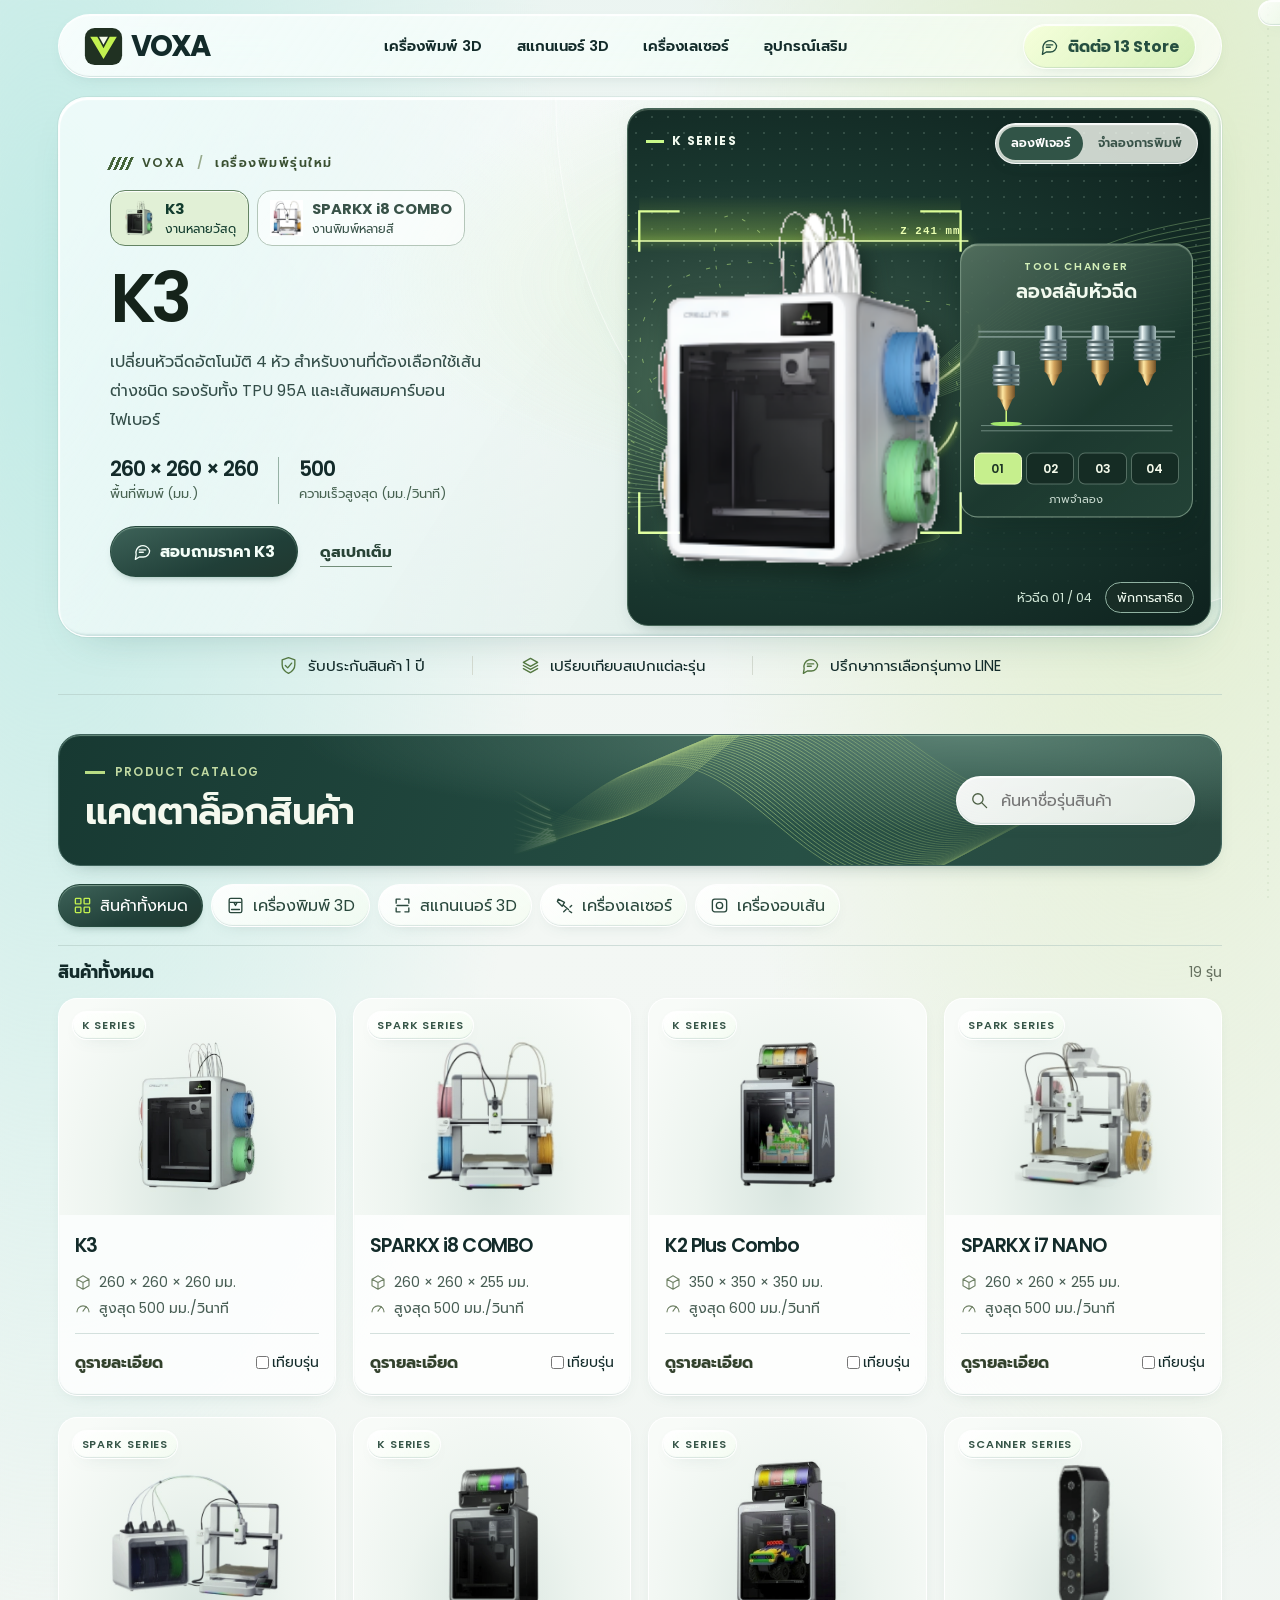
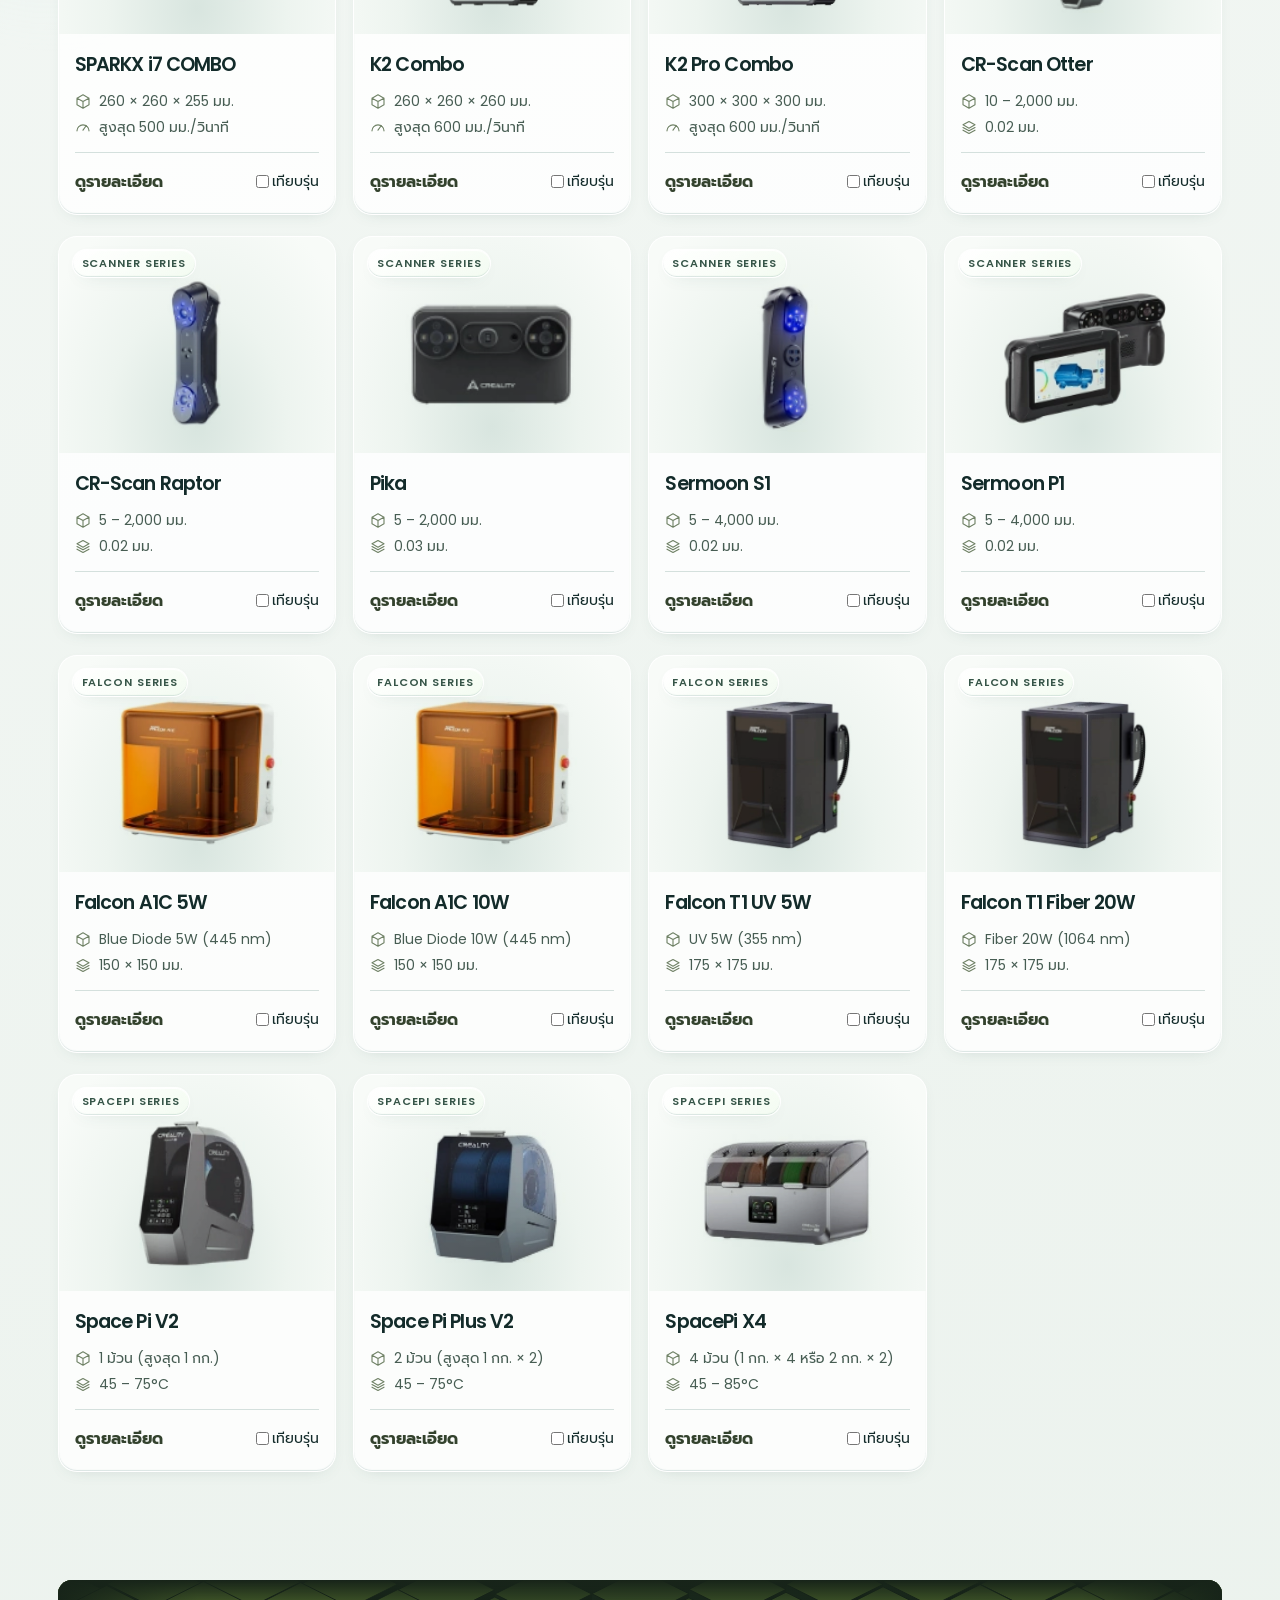
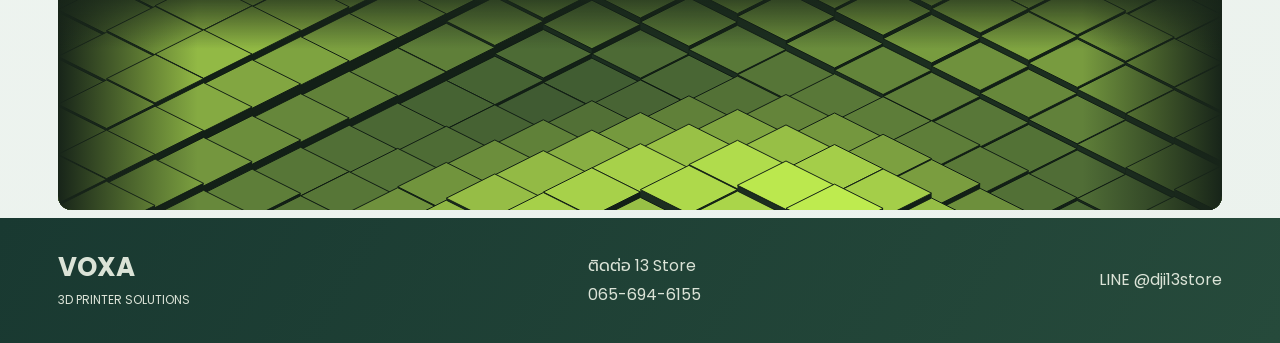
==== commit ace6f538: "Keep site out of search engines until launch (noindex header, meta, robots.txt) Co-Authored-By: Clau" ====
--- a/index.html
+++ b/index.html
@@ -1,4 +1,4 @@
-<!doctype html><html lang="th"><head><meta charset="utf-8"><meta name="viewport" content="width=device-width,initial-scale=1"><meta name="theme-color" content="#eaf4ef"><title>VOXA | เครื่องพิมพ์ 3 มิติและอุปกรณ์</title><meta name="description" content="เลือกเครื่องพิมพ์ 3 มิติ สแกนเนอร์ เครื่องเลเซอร์ และเครื่องอบเส้น เทียบสเปกและสอบถามราคากับ 13 Store ผ่าน VOXA"><link rel="icon" href="assets/voxa.svg"><link rel="preload" href="assets/fonts/prompt-thai-400-normal.woff2" as="font" type="font/woff2" crossorigin><link rel="stylesheet" href="assets/fonts/fonts.css"><link rel="stylesheet" href="style.css"><link rel="stylesheet" href="studio.css"><link rel="stylesheet" href="glass.css"><link rel="stylesheet" href="feature-lab.css"><link rel="stylesheet" href="hyper.css"></head><body>
+<!doctype html><html lang="th"><head><meta charset="utf-8"><meta name="viewport" content="width=device-width,initial-scale=1"><meta name="robots" content="noindex,nofollow"><meta name="theme-color" content="#eaf4ef"><title>VOXA | เครื่องพิมพ์ 3 มิติและอุปกรณ์</title><meta name="description" content="เลือกเครื่องพิมพ์ 3 มิติ สแกนเนอร์ เครื่องเลเซอร์ และเครื่องอบเส้น เทียบสเปกและสอบถามราคากับ 13 Store ผ่าน VOXA"><link rel="icon" href="assets/voxa.svg"><link rel="preload" href="assets/fonts/prompt-thai-400-normal.woff2" as="font" type="font/woff2" crossorigin><link rel="stylesheet" href="assets/fonts/fonts.css"><link rel="stylesheet" href="style.css"><link rel="stylesheet" href="studio.css"><link rel="stylesheet" href="glass.css"><link rel="stylesheet" href="feature-lab.css"><link rel="stylesheet" href="hyper.css"></head><body>
 <div class="hx-intro" aria-hidden="true"><svg viewBox="0 0 44 44"><rect class="b" x="1" y="1" width="42" height="42" rx="11" pathLength="100"/><path class="v" d="M7 11h8l7 13 7-13h8L22 36z" pathLength="100"/><path class="t" d="m17 11 5 9 5-9z"/><rect class="vx" x="20" y="34" width="4" height="4" style="--w:.85s;--x:-34px;--y:18px"/><rect class="vx" x="20" y="34" width="3" height="3" style="--w:.9s;--x:30px;--y:22px"/><rect class="vx" x="20" y="34" width="4" height="4" style="--w:.95s;--x:-16px;--y:30px"/><rect class="vx" x="20" y="34" width="3" height="3" style="--w:.88s;--x:14px;--y:34px"/><rect class="vx" x="20" y="34" width="2.5" height="2.5" style="--w:1s;--x:42px;--y:6px"/><rect class="vx" x="20" y="34" width="2.5" height="2.5" style="--w:.92s;--x:-44px;--y:2px"/></svg><b>VOXA</b></div><script>try{if(sessionStorage.getItem('voxa-intro'))document.currentScript.previousElementSibling.remove();else sessionStorage.setItem('voxa-intro','1')}catch(e){}</script>
 <header><div class="wrap head"><a href="#top" class="brand" aria-label="VOXA หน้าหลัก"><img src="assets/voxa.svg" alt=""><b>VOXA</b></a><nav aria-label="เมนูหลัก"><a href="#products" data-nav="printer">เครื่องพิมพ์ 3D</a><a href="#products" data-nav="scanner">สแกนเนอร์ 3D</a><a href="#products" data-nav="laser">เครื่องเลเซอร์</a><a href="#products" data-nav="dryer">อุปกรณ์เสริม</a></nav><a class="contact" href="https://line.me/R/ti/p/%40dji13store" target="_blank" rel="noopener"><i data-i="chat"></i> ติดต่อ 13 Store</a></div></header>
 <main id="top" class="wrap">
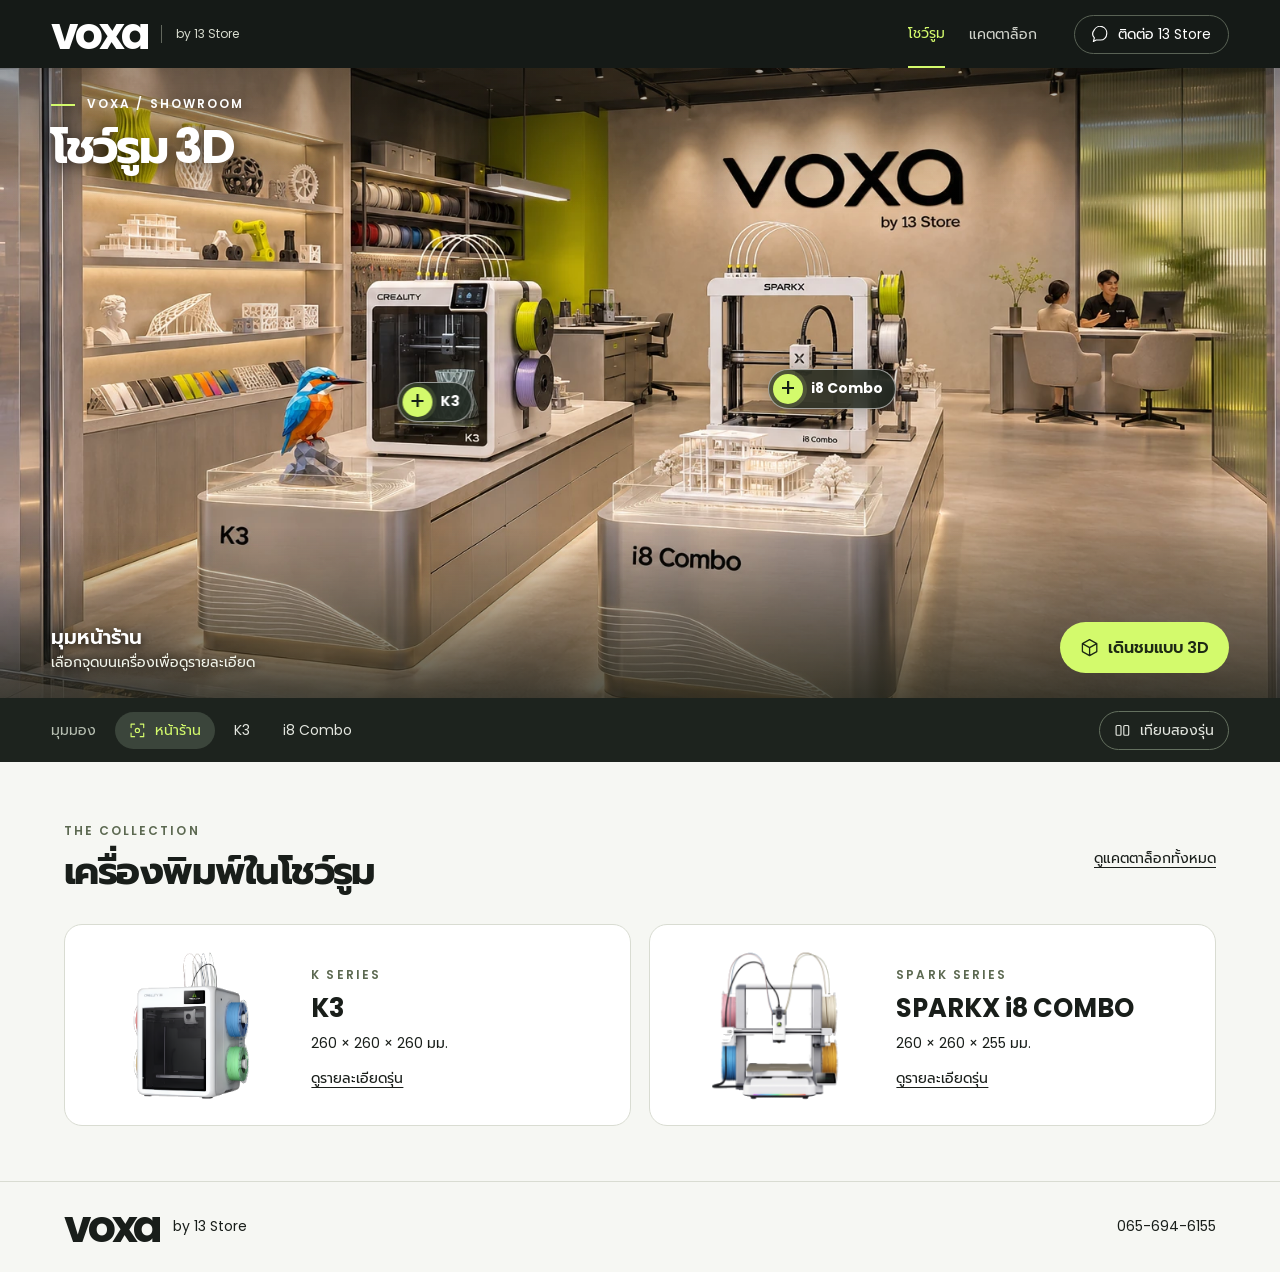
==== commit fa354280: "Turn the VOXA storefront into a walkable 3D showroom" ====
--- a/index.html
+++ b/index.html
@@ -1,33 +1,11 @@
-<!doctype html><html lang="th"><head><meta charset="utf-8"><meta name="viewport" content="width=device-width,initial-scale=1"><meta name="robots" content="noindex,nofollow"><meta name="theme-color" content="#eaf4ef"><title>VOXA | เครื่องพิมพ์ 3 มิติและอุปกรณ์</title><meta name="description" content="เลือกเครื่องพิมพ์ 3 มิติ สแกนเนอร์ เครื่องเลเซอร์ และเครื่องอบเส้น เทียบสเปกและสอบถามราคากับ 13 Store ผ่าน VOXA"><link rel="icon" href="assets/voxa.svg"><link rel="preload" href="assets/fonts/prompt-thai-400-normal.woff2" as="font" type="font/woff2" crossorigin><link rel="stylesheet" href="assets/fonts/fonts.css"><link rel="stylesheet" href="style.css"><link rel="stylesheet" href="studio.css"><link rel="stylesheet" href="glass.css"><link rel="stylesheet" href="feature-lab.css"><link rel="stylesheet" href="hyper.css"></head><body>
-<div class="hx-intro" aria-hidden="true"><svg viewBox="0 0 44 44"><rect class="b" x="1" y="1" width="42" height="42" rx="11" pathLength="100"/><path class="v" d="M7 11h8l7 13 7-13h8L22 36z" pathLength="100"/><path class="t" d="m17 11 5 9 5-9z"/><rect class="vx" x="20" y="34" width="4" height="4" style="--w:.85s;--x:-34px;--y:18px"/><rect class="vx" x="20" y="34" width="3" height="3" style="--w:.9s;--x:30px;--y:22px"/><rect class="vx" x="20" y="34" width="4" height="4" style="--w:.95s;--x:-16px;--y:30px"/><rect class="vx" x="20" y="34" width="3" height="3" style="--w:.88s;--x:14px;--y:34px"/><rect class="vx" x="20" y="34" width="2.5" height="2.5" style="--w:1s;--x:42px;--y:6px"/><rect class="vx" x="20" y="34" width="2.5" height="2.5" style="--w:.92s;--x:-44px;--y:2px"/></svg><b>VOXA</b></div><script>try{if(sessionStorage.getItem('voxa-intro'))document.currentScript.previousElementSibling.remove();else sessionStorage.setItem('voxa-intro','1')}catch(e){}</script>
-<header><div class="wrap head"><a href="#top" class="brand" aria-label="VOXA หน้าหลัก"><img src="assets/voxa.svg" alt=""><b>VOXA</b></a><nav aria-label="เมนูหลัก"><a href="#products" data-nav="printer">เครื่องพิมพ์ 3D</a><a href="#products" data-nav="scanner">สแกนเนอร์ 3D</a><a href="#products" data-nav="laser">เครื่องเลเซอร์</a><a href="#products" data-nav="dryer">อุปกรณ์เสริม</a></nav><a class="contact" href="https://line.me/R/ti/p/%40dji13store" target="_blank" rel="noopener"><i data-i="chat"></i> ติดต่อ 13 Store</a></div></header>
-<main id="top" class="wrap">
-<section class="studio" aria-label="เครื่องพิมพ์ 3D และการจำลองการพิมพ์">
-<div class="intro">
-<div class="studio-label"><span class="markline"></span> VOXA <span class="division">/</span> เครื่องพิมพ์รุ่นใหม่</div>
-<div class="application-choices launch-models" role="group" aria-label="เลือกดูเครื่องพิมพ์รุ่นใหม่">
-<button data-showcase="k3" aria-pressed="true"><img src="assets/k3.webp" alt=""><span><b>K3</b><small>งานหลายวัสดุ</small></span></button>
-<button data-showcase="i8" aria-pressed="false"><img src="assets/i8.webp" alt=""><span><b>SPARKX i8 COMBO</b><small>งานพิมพ์หลายสี</small></span></button></div>
-<div id="modelstory" aria-live="polite"><h1 id="storyname">K3</h1>
-<p id="storycopy">เปลี่ยนหัวฉีดอัตโนมัติ 4 หัว สำหรับงานที่ต้องเลือกใช้เส้นต่างชนิด รองรับทั้ง TPU 95A และเส้นผสมคาร์บอนไฟเบอร์</p>
-<div class="storymetrics"><div><b id="mainmetric">260 × 260 × 260</b><span>พื้นที่พิมพ์ (มม.)</span></div><div><b id="speedmetric">500</b><span>ความเร็วสูงสุด (มม./วินาที)</span></div></div></div>
-<div class="studio-actions"><a class="inkcta" id="featuredQuote" href="https://line.me/R/oaMessage/%40dji13store/?%E0%B8%AA%E0%B8%99%E0%B9%83%E0%B8%88%20K3%20%E0%B8%88%E0%B8%B2%E0%B8%81%20VOXA%20%E0%B8%82%E0%B8%AD%E0%B8%AA%E0%B8%AD%E0%B8%9A%E0%B8%96%E0%B8%B2%E0%B8%A1%E0%B8%A3%E0%B8%B2%E0%B8%84%E0%B8%B2%E0%B9%81%E0%B8%A5%E0%B8%B0%E0%B8%81%E0%B8%B2%E0%B8%A3%E0%B8%AA%E0%B8%B1%E0%B9%88%E0%B8%87%E0%B8%8B%E0%B8%B7%E0%B9%89%E0%B8%AD%E0%B8%84%E0%B8%A3%E0%B8%B1%E0%B8%9A" target="_blank" rel="noopener"><i data-i="chat"></i>สอบถามราคา K3</a><button class="textcta feature-spec" id="featuredDetail" data-detail="k3">ดูสเปกเต็ม</button></div>
-</div>
-<div class="viewer is-product">
-<div class="view-switch" role="group" aria-label="เลือกภาพที่แสดง"><button data-view="product" aria-pressed="true">ลองฟีเจอร์</button><button data-view="simulation" aria-pressed="false">จำลองการพิมพ์</button></div>
-<div class="product-stage">
-<div class="lab-status"><span></span><b id="stage-series">K SERIES</b></div><svg class="light-field" viewBox="0 0 600 420" preserveAspectRatio="none" aria-hidden="true"><g fill="none"><path d="M-50 218 C110 288 138 340 300 220 S510 100 670 80"/><path d="M-50 223 C110 290 138 338 300 221 S510 106 670 85"/><path d="M-50 228 C110 292 138 336 300 222 S510 112 670 90"/><path d="M-50 233 C110 294 138 334 300 223 S510 118 670 95"/><path d="M-50 238 C110 296 138 332 300 224 S510 124 670 100"/><path d="M-50 243 C110 298 138 330 300 225 S510 130 670 105"/><path d="M-50 248 C110 300 138 328 300 226 S510 136 670 110"/><path d="M-50 253 C110 302 138 326 300 227 S510 142 670 115"/><path d="M-50 258 C110 304 138 324 300 228 S510 148 670 120"/><path d="M-50 263 C110 306 138 322 300 229 S510 154 670 125"/><path d="M-50 268 C110 308 138 320 300 230 S510 160 670 130"/><path d="M-50 273 C110 310 138 318 300 231 S510 166 670 135"/><path d="M-50 278 C110 312 138 316 300 232 S510 172 670 140"/><path d="M-50 283 C110 314 138 314 300 233 S510 178 670 145"/><path d="M-50 288 C110 316 138 312 300 234 S510 184 670 150"/><path d="M-50 293 C110 318 138 310 300 235 S510 190 670 155"/><path d="M-50 298 C110 320 138 308 300 236 S510 196 670 160"/><path d="M-50 303 C110 322 138 306 300 237 S510 202 670 165"/><path d="M-50 308 C110 324 138 304 300 238 S510 208 670 170"/><path d="M-50 313 C110 326 138 302 300 239 S510 214 670 175"/><path d="M-50 318 C110 328 138 300 300 240 S510 220 670 180"/><path d="M-50 323 C110 330 138 298 300 241 S510 226 670 185"/></g></svg>
-<div class="machine-frame"><img id="stage-machine" src="assets/k3-hero.png" alt="K3"></div>
-<div class="feature-lens">
-<section id="tool-lab"><div class="lens-key">TOOL CHANGER</div><h2>ลองสลับหัวฉีด</h2><svg class="toolmodel" viewBox="0 0 236 170" role="img" aria-label="ภาพจำลองหัวฉีด 4 หัว"><defs><linearGradient id="alloy"><stop stop-color="#607981"/><stop offset=".22" stop-color="#edf7f6"/><stop offset=".46" stop-color="#90a6ab"/><stop offset=".7" stop-color="#3e555b"/><stop offset="1" stop-color="#aec3c3"/></linearGradient><linearGradient id="brass"><stop stop-color="#8b632e"/><stop offset=".3" stop-color="#ffe7a2"/><stop offset=".55" stop-color="#d1a25c"/><stop offset="1" stop-color="#725228"/></linearGradient></defs><path d="M5 31h226M5 37h226" stroke="#789189" stroke-width="2"/><g transform="translate(37,0)"><g class="toolbit active"><rect x="-10" y="24" width="20" height="18" rx="3" fill="url(#alloy)"/><path d="M-15 40h30v24h-30z" fill="url(#alloy)"/><path d="M-16 43h32m-32 6h32m-32 6h32m-32 6h32" stroke="#536668" stroke-width="2.7"/><path d="M-10 64h20v13l-4 4H-6l-4-4z" fill="url(#brass)"/><path d="M-7 80H7L1 93h-2z" fill="url(#brass)"/><path class="filament" d="M0 93v15" stroke="#d4fb81" stroke-width="1.7"/></g></g><g transform="translate(91,0)"><g class="toolbit"><rect x="-10" y="24" width="20" height="18" rx="3" fill="url(#alloy)"/><path d="M-15 40h30v24h-30z" fill="url(#alloy)"/><path d="M-16 43h32m-32 6h32m-32 6h32m-32 6h32" stroke="#536668" stroke-width="2.7"/><path d="M-10 64h20v13l-4 4H-6l-4-4z" fill="url(#brass)"/><path d="M-7 80H7L1 93h-2z" fill="url(#brass)"/><path class="filament" d="M0 93v15" stroke="#d4fb81" stroke-width="1.7"/></g></g><g transform="translate(145,0)"><g class="toolbit"><rect x="-10" y="24" width="20" height="18" rx="3" fill="url(#alloy)"/><path d="M-15 40h30v24h-30z" fill="url(#alloy)"/><path d="M-16 43h32m-32 6h32m-32 6h32m-32 6h32" stroke="#536668" stroke-width="2.7"/><path d="M-10 64h20v13l-4 4H-6l-4-4z" fill="url(#brass)"/><path d="M-7 80H7L1 93h-2z" fill="url(#brass)"/><path class="filament" d="M0 93v15" stroke="#d4fb81" stroke-width="1.7"/></g></g><g transform="translate(199,0)"><g class="toolbit"><rect x="-10" y="24" width="20" height="18" rx="3" fill="url(#alloy)"/><path d="M-15 40h30v24h-30z" fill="url(#alloy)"/><path d="M-16 43h32m-32 6h32m-32 6h32m-32 6h32" stroke="#536668" stroke-width="2.7"/><path d="M-10 64h20v13l-4 4H-6l-4-4z" fill="url(#brass)"/><path d="M-7 80H7L1 93h-2z" fill="url(#brass)"/><path class="filament" d="M0 93v15" stroke="#d4fb81" stroke-width="1.7"/></g></g><path d="M8 139h220m-220 6h220" stroke="#79938a" stroke-width="1"/><g class="tool-target"><ellipse cx="37" cy="137" rx="18" ry="2.5" fill="#a3e86c"/></g></svg><div class="tool-picker" role="group" aria-label="เลือกหัวฉีด"><button data-tool="0" aria-label="เลือกหัวฉีด 1" aria-pressed="true">01</button><button data-tool="1" aria-label="เลือกหัวฉีด 2" aria-pressed="false">02</button><button data-tool="2" aria-label="เลือกหัวฉีด 3" aria-pressed="false">03</button><button data-tool="3" aria-label="เลือกหัวฉีด 4" aria-pressed="false">04</button></div></section>
-<section id="ink-lab" hidden><div class="lens-key">COLOR STUDIO</div><h2>ลองสีชิ้นงาน</h2><svg class="ribbon-model" viewBox="0 0 236 170" role="img" aria-label="ตัวอย่างชิ้นงานเกลียวที่เปลี่ยนสีได้"><defs><linearGradient id="ribbon" x1="0" y1="0" x2="1" y2=".25" gradientUnits="objectBoundingBox"><stop stop-color="var(--tone-deep)"/><stop offset=".25" stop-color="var(--tone)"/><stop offset=".49" stop-color="var(--tone-light)"/><stop offset=".78" stop-color="var(--tone)"/><stop offset="1" stop-color="var(--tone-deep)"/></linearGradient></defs><ellipse cx="118" cy="147" rx="65" ry="9" fill="#040e0d" opacity=".65"/><path class="printed-ring" d="M168.3,132.0 167.9,132.7 166.6,133.4 164.7,134.1 162.3,134.6 159.5,135.1 156.7,135.5 154.1,135.9 151.9,136.2 150.1,136.6 148.9,137.0 148.2,137.5 148.0,138.1 148.1,138.8 148.3,139.6 148.4,140.5 148.3,141.4 147.8,142.3 146.8,143.1 145.2,143.7 143.2,144.2 140.7,144.5 137.9,144.5 134.9,144.4 132.0,144.1 129.1,143.6 126.5,143.2 124.1,142.7 121.9,142.3 119.9,142.1 118.0,142.0 116.1,142.1 114.1,142.3 111.9,142.7 109.5,143.2 106.9,143.6 104.0,144.1 101.1,144.4 98.1,144.5 95.3,144.5 92.8,144.2 90.8,143.7 89.2,143.1 88.2,142.3 87.7,141.4 87.6,140.5 87.7,139.6 87.9,138.8 88.0,138.1 87.8,137.5 87.1,137.0 85.9,136.6 84.1,136.2 81.9,135.9 79.3,135.5 76.5,135.1 73.7,134.6 71.3,134.1 69.4,133.4 68.1,132.7 67.7,132.0 68.1,131.3 69.4,130.6 71.3,129.9 73.7,129.4 76.5,128.9 79.3,128.5 81.9,128.1 84.1,127.8 85.9,127.4 87.1,127.0 87.8,126.5 88.0,125.9 87.9,125.2 87.7,124.4 87.6,123.5 87.7,122.6 88.2,121.7 89.2,120.9 90.8,120.3 92.8,119.8 95.3,119.5 98.1,119.5 101.1,119.6 104.0,119.9 106.9,120.4 109.5,120.8 111.9,121.3 114.1,121.7 116.1,121.9 118.0,122.0 119.9,121.9 121.9,121.7 124.1,121.3 126.5,120.8 129.1,120.4 132.0,119.9 134.9,119.6 137.9,119.5 140.7,119.5 143.2,119.8 145.2,120.3 146.8,120.9 147.8,121.7 148.3,122.6 148.4,123.5 148.3,124.4 148.1,125.2 148.0,125.9 148.2,126.5 148.9,127.0 150.1,127.4 151.9,127.8 154.1,128.1 156.7,128.5 159.5,128.9 162.3,129.4 164.7,129.9 166.6,130.6 167.9,131.3 168.3,132.0Z" fill="url(#ribbon)" stroke="var(--tone-deep)" stroke-width=".48"/><path class="printed-ring" d="M169.9,129.6 169.8,130.4 168.8,131.1 167.0,131.8 164.6,132.4 161.8,132.9 158.9,133.4 156.0,133.7 153.5,134.1 151.5,134.4 150.0,134.8 149.1,135.3 148.6,135.9 148.5,136.6 148.7,137.4 148.8,138.3 148.7,139.2 148.3,140.1 147.4,141.0 145.9,141.7 144.0,142.2 141.5,142.6 138.8,142.7 135.8,142.6 132.7,142.3 129.7,141.9 126.9,141.4 124.4,140.9 122.1,140.5 120.0,140.2 118.0,140.0 116.1,140.0 114.0,140.2 111.9,140.5 109.4,140.9 106.7,141.4 103.8,141.9 100.8,142.2 97.7,142.4 94.7,142.4 92.0,142.2 89.8,141.8 88.0,141.2 86.8,140.4 86.1,139.5 85.9,138.6 86.1,137.7 86.3,136.8 86.5,136.0 86.5,135.4 86.0,134.8 85.0,134.3 83.4,134.0 81.3,133.6 78.8,133.2 75.9,132.8 73.1,132.3 70.5,131.8 68.3,131.1 66.8,130.4 66.1,129.6 66.2,128.9 67.2,128.1 69.0,127.5 71.4,126.9 74.2,126.4 77.1,125.9 80.0,125.6 82.5,125.2 84.5,124.9 86.0,124.5 86.9,124.0 87.4,123.4 87.5,122.7 87.3,121.9 87.2,121.0 87.3,120.1 87.7,119.2 88.6,118.3 90.1,117.6 92.0,117.0 94.5,116.7 97.2,116.6 100.2,116.7 103.3,117.0 106.3,117.4 109.1,117.9 111.6,118.4 113.9,118.8 116.0,119.1 118.0,119.3 119.9,119.3 122.0,119.1 124.1,118.8 126.6,118.3 129.3,117.9 132.2,117.4 135.2,117.1 138.3,116.9 141.3,116.8 144.0,117.0 146.2,117.5 148.0,118.1 149.2,118.9 149.9,119.7 150.1,120.7 149.9,121.6 149.7,122.5 149.5,123.2 149.5,123.9 150.0,124.5 151.0,124.9 152.6,125.3 154.7,125.7 157.2,126.1 160.1,126.5 162.9,127.0 165.5,127.5 167.7,128.2 169.2,128.9 169.9,129.6Z" fill="url(#ribbon)" stroke="var(--tone-deep)" stroke-width=".48"/><path class="printed-ring" d="M171.4,127.3 171.6,128.1 170.8,128.8 169.2,129.6 166.9,130.2 164.1,130.7 161.1,131.2 158.1,131.6 155.3,131.9 153.0,132.3 151.2,132.6 149.9,133.1 149.3,133.6 149.0,134.3 149.0,135.1 149.1,136.0 149.1,137.0 148.7,137.9 147.9,138.8 146.6,139.6 144.7,140.2 142.4,140.7 139.6,140.9 136.6,140.8 133.4,140.6 130.3,140.2 127.4,139.7 124.7,139.2 122.3,138.7 120.1,138.3 118.0,138.0 116.0,137.9 114.0,138.1 111.8,138.3 109.3,138.7 106.6,139.2 103.6,139.7 100.5,140.1 97.3,140.3 94.2,140.4 91.3,140.2 88.8,139.9 86.8,139.3 85.4,138.6 84.6,137.7 84.3,136.7 84.4,135.8 84.7,134.8 85.0,134.0 85.1,133.3 84.8,132.6 84.1,132.1 82.7,131.7 80.7,131.3 78.3,130.9 75.5,130.5 72.6,130.0 69.8,129.4 67.4,128.8 65.6,128.1 64.6,127.3 64.4,126.5 65.2,125.7 66.8,125.0 69.1,124.4 71.9,123.8 74.9,123.4 77.9,123.0 80.7,122.6 83.0,122.3 84.8,121.9 86.1,121.5 86.7,120.9 87.0,120.3 87.0,119.5 86.9,118.6 86.9,117.6 87.3,116.7 88.1,115.8 89.4,115.0 91.3,114.3 93.6,113.9 96.4,113.7 99.4,113.7 102.6,114.0 105.7,114.4 108.6,114.9 111.3,115.4 113.7,115.9 115.9,116.3 118.0,116.6 120.0,116.6 122.0,116.5 124.2,116.2 126.7,115.8 129.4,115.4 132.4,114.9 135.5,114.5 138.7,114.3 141.8,114.2 144.7,114.3 147.2,114.7 149.2,115.3 150.6,116.0 151.4,116.9 151.7,117.8 151.6,118.8 151.3,119.7 151.0,120.6 150.9,121.3 151.2,121.9 151.9,122.4 153.3,122.9 155.3,123.3 157.7,123.7 160.5,124.1 163.4,124.6 166.2,125.1 168.6,125.8 170.4,126.5 171.4,127.3Z" fill="url(#ribbon)" stroke="var(--tone-deep)" stroke-width=".48"/><path class="printed-ring" d="M172.8,124.9 173.2,125.7 172.7,126.5 171.3,127.3 169.1,128.0 166.4,128.6 163.3,129.0 160.1,129.5 157.1,129.8 154.5,130.1 152.4,130.5 150.9,130.9 150.0,131.4 149.5,132.1 149.4,132.9 149.4,133.7 149.4,134.7 149.1,135.7 148.4,136.6 147.2,137.5 145.4,138.2 143.1,138.7 140.4,139.0 137.3,139.0 134.2,138.9 131.0,138.5 127.9,138.0 125.1,137.4 122.5,136.9 120.1,136.4 118.0,136.1 115.9,135.9 113.9,135.9 111.7,136.2 109.2,136.5 106.5,137.0 103.5,137.4 100.3,137.9 97.0,138.2 93.7,138.3 90.6,138.2 87.9,137.9 85.7,137.4 84.0,136.7 83.0,135.8 82.6,134.8 82.6,133.9 82.9,132.9 83.3,132.0 83.6,131.2 83.6,130.5 83.0,129.9 81.9,129.4 80.1,129.0 77.8,128.6 75.0,128.2 72.1,127.7 69.2,127.1 66.6,126.4 64.5,125.7 63.2,124.9 62.8,124.1 63.3,123.3 64.7,122.6 66.9,121.9 69.6,121.3 72.7,120.8 75.9,120.4 78.9,120.0 81.5,119.7 83.6,119.4 85.1,118.9 86.0,118.4 86.5,117.8 86.6,117.0 86.6,116.1 86.6,115.2 86.9,114.2 87.6,113.2 88.8,112.3 90.6,111.6 92.9,111.1 95.6,110.9 98.7,110.8 101.8,111.0 105.0,111.4 108.1,111.9 110.9,112.4 113.5,113.0 115.9,113.5 118.0,113.8 120.1,114.0 122.1,113.9 124.3,113.7 126.8,113.3 129.5,112.9 132.5,112.4 135.7,112.0 139.0,111.7 142.3,111.6 145.4,111.6 148.1,111.9 150.3,112.5 152.0,113.2 153.0,114.0 153.4,115.0 153.4,116.0 153.1,117.0 152.7,117.9 152.4,118.7 152.4,119.4 153.0,119.9 154.1,120.4 155.9,120.9 158.2,121.3 161.0,121.7 163.9,122.2 166.8,122.8 169.4,123.4 171.5,124.1 172.8,124.9Z" fill="url(#ribbon)" stroke="var(--tone-deep)" stroke-width=".48"/><path class="printed-ring" d="M174.0,122.6 174.8,123.4 174.5,124.2 173.4,125.0 171.4,125.7 168.7,126.4 165.6,126.9 162.3,127.3 159.1,127.7 156.2,128.0 153.8,128.4 152.0,128.7 150.8,129.2 150.1,129.8 149.8,130.6 149.7,131.5 149.7,132.4 149.4,133.4 148.8,134.4 147.7,135.4 146.0,136.2 143.8,136.8 141.1,137.1 138.1,137.2 134.9,137.1 131.6,136.8 128.4,136.3 125.4,135.7 122.7,135.1 120.2,134.6 118.0,134.1 115.9,133.9 113.8,133.8 111.5,134.0 109.1,134.3 106.4,134.7 103.4,135.2 100.1,135.6 96.7,136.0 93.3,136.2 90.0,136.2 87.0,135.9 84.6,135.5 82.7,134.8 81.5,133.9 80.9,133.0 80.8,131.9 81.1,130.9 81.6,130.0 82.1,129.1 82.2,128.4 81.9,127.7 81.0,127.2 79.5,126.7 77.3,126.3 74.6,125.8 71.7,125.3 68.7,124.8 65.9,124.1 63.6,123.4 62.0,122.6 61.2,121.7 61.5,120.9 62.6,120.1 64.6,119.4 67.3,118.8 70.4,118.2 73.7,117.8 76.9,117.5 79.8,117.1 82.2,116.8 84.0,116.4 85.2,115.9 85.9,115.3 86.2,114.6 86.3,113.7 86.3,112.7 86.6,111.7 87.2,110.7 88.3,109.8 90.0,109.0 92.2,108.4 94.9,108.0 97.9,107.9 101.1,108.0 104.4,108.4 107.6,108.9 110.6,109.5 113.3,110.1 115.8,110.6 118.0,111.0 120.1,111.2 122.2,111.3 124.5,111.2 126.9,110.9 129.6,110.4 132.6,110.0 135.9,109.5 139.3,109.2 142.7,109.0 146.0,109.0 149.0,109.2 151.4,109.7 153.3,110.4 154.5,111.2 155.1,112.2 155.2,113.2 154.9,114.2 154.4,115.2 153.9,116.0 153.8,116.8 154.1,117.4 155.0,118.0 156.5,118.4 158.7,118.9 161.4,119.3 164.3,119.8 167.3,120.4 170.1,121.0 172.4,121.8 174.0,122.6Z" fill="url(#ribbon)" stroke="var(--tone-deep)" stroke-width=".48"/><path class="printed-ring" d="M175.1,120.2 176.1,121.1 176.2,121.9 175.3,122.8 173.5,123.5 170.9,124.2 167.8,124.7 164.5,125.2 161.1,125.6 157.9,125.9 155.2,126.2 153.1,126.6 151.6,127.1 150.7,127.6 150.2,128.3 150.0,129.2 149.9,130.1 149.7,131.2 149.1,132.2 148.1,133.2 146.5,134.1 144.4,134.7 141.8,135.2 138.8,135.4 135.5,135.3 132.2,135.0 128.9,134.6 125.8,134.0 122.9,133.3 120.3,132.7 118.0,132.3 115.8,131.9 113.7,131.8 111.4,131.8 109.0,132.1 106.3,132.5 103.3,132.9 100.0,133.4 96.5,133.8 92.9,134.0 89.5,134.1 86.3,133.9 83.6,133.5 81.5,132.8 80.0,132.0 79.2,131.1 79.1,130.0 79.3,129.0 79.9,128.0 80.4,127.0 80.8,126.2 80.7,125.5 80.1,124.9 78.7,124.4 76.8,124.0 74.3,123.5 71.4,123.0 68.3,122.4 65.4,121.8 62.8,121.0 60.9,120.2 59.9,119.4 59.8,118.5 60.7,117.7 62.5,116.9 65.1,116.2 68.2,115.7 71.5,115.2 74.9,114.8 78.1,114.5 80.8,114.2 82.9,113.8 84.4,113.4 85.3,112.8 85.8,112.1 86.0,111.3 86.1,110.3 86.3,109.3 86.9,108.2 87.9,107.2 89.5,106.4 91.6,105.7 94.2,105.2 97.2,105.0 100.5,105.1 103.8,105.4 107.1,105.9 110.2,106.5 113.1,107.1 115.7,107.7 118.0,108.2 120.2,108.5 122.3,108.6 124.6,108.6 127.0,108.3 129.7,108.0 132.7,107.5 136.0,107.1 139.5,106.7 143.1,106.4 146.5,106.4 149.7,106.5 152.4,107.0 154.5,107.6 156.0,108.4 156.8,109.4 156.9,110.4 156.7,111.4 156.1,112.5 155.6,113.4 155.2,114.2 155.3,114.9 155.9,115.5 157.3,116.0 159.2,116.5 161.7,116.9 164.6,117.4 167.7,118.0 170.6,118.7 173.2,119.4 175.1,120.2Z" fill="url(#ribbon)" stroke="var(--tone-deep)" stroke-width=".48"/><path class="printed-ring" d="M176.0,117.9 177.3,118.7 177.7,119.6 177.1,120.5 175.6,121.3 173.2,122.0 170.1,122.6 166.7,123.1 163.1,123.5 159.8,123.8 156.8,124.1 154.3,124.5 152.5,124.9 151.3,125.4 150.6,126.1 150.3,126.9 150.1,127.8 149.9,128.9 149.4,129.9 148.4,131.0 147.0,131.9 145.0,132.7 142.4,133.2 139.5,133.5 136.2,133.5 132.8,133.3 129.4,132.9 126.2,132.3 123.2,131.6 120.5,131.0 118.0,130.4 115.7,130.0 113.5,129.7 111.3,129.7 108.9,129.9 106.2,130.2 103.2,130.6 99.9,131.1 96.3,131.5 92.6,131.8 89.0,131.9 85.6,131.8 82.7,131.5 80.3,130.9 78.6,130.1 77.6,129.2 77.3,128.1 77.5,127.0 78.0,126.0 78.7,125.0 79.2,124.1 79.4,123.4 79.0,122.7 78.0,122.2 76.3,121.7 73.9,121.2 71.1,120.6 68.0,120.1 64.9,119.4 62.2,118.7 60.0,117.9 58.7,117.0 58.3,116.1 58.9,115.2 60.4,114.4 62.8,113.7 65.9,113.1 69.3,112.6 72.9,112.2 76.2,111.9 79.2,111.6 81.7,111.2 83.5,110.8 84.7,110.3 85.4,109.6 85.7,108.8 85.9,107.9 86.1,106.8 86.6,105.8 87.6,104.7 89.0,103.8 91.0,103.0 93.6,102.5 96.5,102.2 99.8,102.2 103.2,102.4 106.6,102.9 109.8,103.4 112.8,104.1 115.5,104.8 118.0,105.3 120.3,105.7 122.5,106.0 124.7,106.0 127.1,105.8 129.8,105.5 132.8,105.1 136.1,104.6 139.7,104.2 143.4,103.9 147.0,103.8 150.4,103.9 153.3,104.2 155.7,104.8 157.4,105.6 158.4,106.6 158.7,107.6 158.5,108.7 158.0,109.7 157.3,110.7 156.8,111.6 156.6,112.3 157.0,113.0 158.0,113.6 159.7,114.1 162.1,114.5 164.9,115.1 168.0,115.6 171.1,116.3 173.8,117.0 176.0,117.9Z" fill="url(#ribbon)" stroke="var(--tone-deep)" stroke-width=".48"/><path class="printed-ring" d="M176.7,115.5 178.4,116.4 179.1,117.3 178.8,118.2 177.5,119.0 175.3,119.8 172.3,120.4 168.9,121.0 165.2,121.4 161.6,121.7 158.4,122.0 155.7,122.3 153.5,122.7 152.0,123.2 151.1,123.8 150.6,124.6 150.3,125.5 150.0,126.6 149.5,127.7 148.7,128.7 147.3,129.7 145.4,130.6 143.0,131.2 140.1,131.6 136.8,131.7 133.3,131.5 129.9,131.1 126.5,130.6 123.4,129.9 120.6,129.2 118.0,128.6 115.7,128.1 113.4,127.7 111.2,127.6 108.7,127.7 106.1,128.0 103.1,128.3 99.8,128.8 96.2,129.2 92.4,129.6 88.7,129.7 85.1,129.7 81.9,129.4 79.3,128.9 77.3,128.2 76.1,127.2 75.6,126.2 75.7,125.1 76.2,124.0 76.9,123.0 77.6,122.0 78.0,121.2 77.9,120.5 77.1,119.9 75.7,119.4 73.5,118.8 70.8,118.3 67.8,117.7 64.7,117.1 61.7,116.3 59.3,115.5 57.6,114.6 56.9,113.7 57.2,112.8 58.5,112.0 60.7,111.2 63.7,110.6 67.1,110.0 70.8,109.6 74.4,109.3 77.6,109.0 80.3,108.7 82.5,108.3 84.0,107.8 84.9,107.2 85.4,106.4 85.7,105.5 86.0,104.4 86.5,103.3 87.3,102.3 88.7,101.3 90.6,100.4 93.0,99.8 95.9,99.4 99.2,99.3 102.7,99.5 106.1,99.9 109.5,100.4 112.6,101.1 115.4,101.8 118.0,102.4 120.3,102.9 122.6,103.3 124.8,103.4 127.3,103.3 129.9,103.0 132.9,102.7 136.2,102.2 139.8,101.8 143.6,101.4 147.3,101.3 150.9,101.3 154.1,101.6 156.7,102.1 158.7,102.8 159.9,103.8 160.4,104.8 160.3,105.9 159.8,107.0 159.1,108.0 158.4,109.0 158.0,109.8 158.1,110.5 158.9,111.1 160.3,111.6 162.5,112.2 165.2,112.7 168.2,113.3 171.3,113.9 174.3,114.7 176.7,115.5Z" fill="url(#ribbon)" stroke="var(--tone-deep)" stroke-width=".48"/><path class="printed-ring" d="M177.2,113.1 179.2,114.0 180.3,115.0 180.3,115.9 179.3,116.8 177.3,117.6 174.5,118.3 171.1,118.8 167.3,119.3 163.6,119.6 160.1,119.9 157.0,120.2 154.6,120.6 152.8,121.0 151.6,121.6 150.8,122.3 150.4,123.2 150.1,124.2 149.6,125.3 148.9,126.4 147.6,127.5 145.8,128.4 143.5,129.2 140.6,129.6 137.4,129.8 133.9,129.7 130.3,129.4 126.9,128.9 123.6,128.2 120.7,127.4 118.0,126.7 115.6,126.2 113.3,125.7 111.0,125.5 108.6,125.5 106.0,125.7 103.0,126.0 99.7,126.5 96.1,126.9 92.3,127.3 88.4,127.5 84.6,127.5 81.2,127.3 78.3,126.9 76.1,126.2 74.6,125.3 73.9,124.3 73.8,123.2 74.3,122.0 75.1,120.9 75.9,119.9 76.5,119.1 76.7,118.3 76.2,117.6 75.0,117.1 73.1,116.5 70.6,116.0 67.6,115.4 64.5,114.7 61.4,114.0 58.8,113.1 56.8,112.2 55.7,111.3 55.7,110.4 56.7,109.5 58.7,108.7 61.5,108.0 64.9,107.4 68.7,107.0 72.4,106.6 75.9,106.3 79.0,106.0 81.4,105.7 83.2,105.3 84.4,104.7 85.2,103.9 85.6,103.1 85.9,102.0 86.4,101.0 87.1,99.8 88.4,98.8 90.2,97.9 92.5,97.1 95.4,96.7 98.6,96.5 102.1,96.5 105.7,96.9 109.1,97.4 112.4,98.1 115.3,98.8 118.0,99.5 120.4,100.1 122.7,100.6 125.0,100.8 127.4,100.8 130.0,100.6 133.0,100.2 136.3,99.8 139.9,99.4 143.7,99.0 147.6,98.8 151.4,98.8 154.8,99.0 157.7,99.4 159.9,100.1 161.4,101.0 162.1,102.0 162.2,103.1 161.7,104.3 160.9,105.3 160.1,106.3 159.5,107.2 159.3,108.0 159.8,108.7 161.0,109.2 162.9,109.8 165.4,110.3 168.4,110.9 171.5,111.6 174.6,112.3 177.2,113.1Z" fill="url(#ribbon)" stroke="var(--tone-deep)" stroke-width=".48"/><path class="printed-ring" d="M177.6,110.8 179.8,111.7 181.2,112.6 181.6,113.6 180.9,114.5 179.2,115.4 176.5,116.1 173.2,116.7 169.4,117.2 165.6,117.6 161.8,117.9 158.5,118.2 155.7,118.5 153.6,118.9 152.1,119.4 151.1,120.1 150.6,120.9 150.1,121.9 149.7,123.0 148.9,124.1 147.8,125.2 146.1,126.2 143.9,127.0 141.1,127.6 137.9,127.9 134.4,127.9 130.8,127.6 127.2,127.1 123.9,126.5 120.8,125.7 118.0,125.0 115.5,124.3 113.1,123.8 110.8,123.5 108.5,123.4 105.9,123.5 103.0,123.7 99.7,124.1 96.1,124.6 92.2,125.0 88.2,125.2 84.3,125.3 80.6,125.2 77.5,124.8 75.0,124.2 73.2,123.3 72.3,122.3 72.1,121.2 72.4,120.1 73.2,118.9 74.2,117.9 75.0,116.9 75.4,116.1 75.2,115.4 74.4,114.8 72.7,114.2 70.4,113.6 67.5,113.0 64.4,112.4 61.3,111.6 58.4,110.8 56.2,109.9 54.8,108.9 54.4,108.0 55.1,107.0 56.8,106.2 59.5,105.5 62.8,104.9 66.6,104.4 70.4,104.0 74.2,103.7 77.5,103.4 80.3,103.1 82.4,102.7 83.9,102.2 84.9,101.5 85.4,100.7 85.9,99.7 86.3,98.6 87.1,97.4 88.2,96.3 89.9,95.3 92.1,94.5 94.9,94.0 98.1,93.7 101.6,93.7 105.2,93.9 108.8,94.4 112.1,95.1 115.2,95.9 118.0,96.6 120.5,97.3 122.9,97.8 125.2,98.1 127.5,98.2 130.1,98.1 133.0,97.8 136.3,97.4 139.9,97.0 143.8,96.6 147.8,96.3 151.7,96.2 155.4,96.4 158.5,96.8 161.0,97.4 162.8,98.2 163.7,99.3 163.9,100.4 163.6,101.5 162.8,102.6 161.8,103.7 161.0,104.6 160.6,105.5 160.8,106.2 161.6,106.8 163.3,107.4 165.6,108.0 168.5,108.5 171.6,109.2 174.7,110.0 177.6,110.8Z" fill="url(#ribbon)" stroke="var(--tone-deep)" stroke-width=".48"/><path class="printed-ring" d="M177.8,108.4 180.3,109.3 182.0,110.3 182.7,111.3 182.3,112.3 180.9,113.1 178.5,113.9 175.3,114.6 171.5,115.1 167.5,115.5 163.6,115.8 160.0,116.1 156.9,116.4 154.5,116.7 152.7,117.2 151.5,117.8 150.7,118.6 150.2,119.6 149.7,120.6 149.0,121.8 147.9,122.9 146.3,124.0 144.2,124.9 141.5,125.5 138.3,125.9 134.9,126.0 131.2,125.8 127.6,125.4 124.1,124.7 120.9,124.0 118.0,123.2 115.4,122.4 113.0,121.8 110.7,121.4 108.3,121.2 105.7,121.2 102.9,121.4 99.7,121.8 96.1,122.2 92.2,122.6 88.1,122.9 84.0,123.1 80.2,123.0 76.8,122.7 74.0,122.1 72.0,121.3 70.8,120.3 70.3,119.2 70.6,118.1 71.4,116.9 72.4,115.8 73.3,114.8 74.0,113.9 74.2,113.1 73.6,112.5 72.3,111.9 70.2,111.3 67.5,110.7 64.4,110.0 61.2,109.3 58.2,108.4 55.7,107.5 54.0,106.5 53.3,105.6 53.7,104.6 55.1,103.7 57.5,102.9 60.7,102.3 64.5,101.8 68.5,101.4 72.4,101.1 76.0,100.8 79.1,100.5 81.5,100.2 83.3,99.7 84.5,99.1 85.3,98.3 85.8,97.3 86.3,96.2 87.0,95.1 88.1,93.9 89.7,92.9 91.8,92.0 94.5,91.3 97.7,90.9 101.1,90.8 104.8,91.0 108.4,91.5 111.9,92.1 115.1,92.9 118.0,93.7 120.6,94.4 123.0,95.0 125.3,95.4 127.7,95.6 130.3,95.6 133.1,95.4 136.3,95.1 139.9,94.6 143.8,94.2 147.9,93.9 152.0,93.8 155.8,93.9 159.2,94.2 162.0,94.7 164.0,95.5 165.2,96.5 165.7,97.6 165.4,98.8 164.6,99.9 163.6,101.1 162.7,102.1 162.0,102.9 161.8,103.7 162.4,104.4 163.7,105.0 165.8,105.6 168.5,106.2 171.6,106.9 174.8,107.6 177.8,108.4Z" fill="url(#ribbon)" stroke="var(--tone-deep)" stroke-width=".48"/><path class="printed-ring" d="M177.8,106.1 180.5,107.0 182.5,108.0 183.6,109.0 183.6,110.0 182.4,110.9 180.3,111.7 177.2,112.4 173.5,113.0 169.5,113.4 165.4,113.7 161.6,114.0 158.2,114.3 155.5,114.6 153.4,115.0 151.9,115.6 150.9,116.3 150.2,117.2 149.6,118.3 148.9,119.4 147.9,120.6 146.4,121.7 144.4,122.7 141.8,123.4 138.7,123.9 135.3,124.1 131.6,124.0 127.9,123.6 124.4,123.0 121.0,122.2 118.0,121.4 115.3,120.6 112.8,119.9 110.5,119.4 108.1,119.1 105.6,119.0 102.8,119.2 99.7,119.4 96.1,119.8 92.2,120.2 88.1,120.6 83.9,120.8 79.9,120.8 76.2,120.5 73.2,120.0 70.8,119.3 69.3,118.3 68.7,117.2 68.8,116.1 69.5,114.9 70.6,113.7 71.7,112.7 72.6,111.7 73.0,110.9 72.8,110.2 71.7,109.5 69.9,108.9 67.5,108.3 64.5,107.6 61.3,106.9 58.2,106.1 55.5,105.2 53.5,104.2 52.4,103.2 52.4,102.2 53.6,101.2 55.7,100.4 58.8,99.7 62.5,99.1 66.5,98.7 70.6,98.4 74.4,98.1 77.8,97.9 80.5,97.6 82.6,97.2 84.1,96.6 85.1,95.8 85.8,94.9 86.4,93.9 87.1,92.7 88.1,91.6 89.6,90.5 91.6,89.5 94.2,88.7 97.3,88.2 100.7,88.0 104.4,88.1 108.1,88.5 111.6,89.1 115.0,89.9 118.0,90.7 120.7,91.5 123.2,92.2 125.5,92.7 127.9,93.0 130.4,93.1 133.2,93.0 136.3,92.7 139.9,92.3 143.8,91.9 147.9,91.6 152.1,91.4 156.1,91.4 159.8,91.6 162.8,92.1 165.2,92.9 166.7,93.8 167.3,94.9 167.2,96.1 166.5,97.3 165.4,98.4 164.3,99.5 163.4,100.4 163.0,101.2 163.2,102.0 164.3,102.6 166.1,103.2 168.5,103.8 171.5,104.5 174.7,105.2 177.8,106.1Z" fill="url(#ribbon)" stroke="var(--tone-deep)" stroke-width=".48"/><path class="printed-ring" d="M177.7,103.7 180.6,104.6 182.8,105.6 184.2,106.7 184.6,107.7 183.8,108.6 181.9,109.5 179.1,110.3 175.5,110.9 171.4,111.3 167.3,111.7 163.2,111.9 159.6,112.2 156.5,112.4 154.1,112.8 152.3,113.3 151.1,114.0 150.2,114.9 149.5,115.9 148.8,117.0 147.8,118.2 146.4,119.3 144.5,120.4 142.0,121.2 139.0,121.8 135.6,122.1 132.0,122.1 128.2,121.8 124.6,121.2 121.1,120.5 118.0,119.6 115.2,118.8 112.6,118.0 110.3,117.4 107.9,117.0 105.5,116.8 102.7,116.9 99.7,117.1 96.2,117.4 92.3,117.8 88.2,118.2 83.9,118.4 79.7,118.5 75.8,118.3 72.5,117.9 69.8,117.2 68.1,116.3 67.2,115.2 67.1,114.1 67.7,112.9 68.7,111.7 70.0,110.6 71.1,109.6 71.8,108.7 71.8,107.9 71.2,107.2 69.7,106.6 67.4,106.0 64.6,105.3 61.5,104.5 58.3,103.7 55.4,102.8 53.2,101.8 51.8,100.8 51.4,99.8 52.2,98.8 54.1,97.9 56.9,97.2 60.5,96.5 64.6,96.1 68.7,95.8 72.8,95.5 76.4,95.3 79.5,95.0 81.9,94.6 83.7,94.1 84.9,93.4 85.8,92.6 86.5,91.6 87.2,90.4 88.2,89.2 89.6,88.1 91.5,87.0 94.0,86.2 97.0,85.6 100.4,85.3 104.0,85.3 107.8,85.6 111.4,86.2 114.9,86.9 118.0,87.8 120.8,88.6 123.4,89.4 125.7,90.0 128.1,90.4 130.5,90.6 133.3,90.6 136.3,90.3 139.8,90.0 143.7,89.6 147.8,89.2 152.1,89.0 156.3,88.9 160.2,89.1 163.5,89.6 166.2,90.2 167.9,91.1 168.8,92.2 168.9,93.4 168.3,94.6 167.3,95.8 166.0,96.9 164.9,97.9 164.2,98.7 164.2,99.5 164.8,100.2 166.3,100.8 168.6,101.5 171.4,102.1 174.5,102.9 177.7,103.7Z" fill="url(#ribbon)" stroke="var(--tone-deep)" stroke-width=".48"/><path class="printed-ring" d="M177.4,101.4 180.5,102.3 183.0,103.3 184.7,104.3 185.4,105.4 184.9,106.4 183.3,107.3 180.8,108.1 177.3,108.8 173.3,109.3 169.1,109.6 164.9,109.9 161.0,110.1 157.6,110.3 154.8,110.6 152.8,111.1 151.3,111.7 150.2,112.5 149.4,113.5 148.7,114.6 147.7,115.8 146.4,117.0 144.6,118.1 142.2,119.0 139.3,119.7 135.9,120.1 132.3,120.2 128.5,119.9 124.8,119.4 121.3,118.7 118.0,117.9 115.1,117.0 112.4,116.1 110.0,115.4 107.7,114.9 105.3,114.7 102.6,114.6 99.6,114.7 96.2,115.0 92.4,115.4 88.3,115.8 83.9,116.0 79.6,116.2 75.5,116.0 71.9,115.7 69.0,115.1 66.9,114.2 65.8,113.2 65.5,112.0 65.9,110.8 66.9,109.6 68.2,108.5 69.5,107.4 70.4,106.5 70.9,105.6 70.5,104.9 69.4,104.3 67.4,103.6 64.8,102.9 61.8,102.2 58.6,101.4 55.5,100.4 53.0,99.4 51.3,98.4 50.6,97.3 51.1,96.3 52.7,95.4 55.2,94.6 58.7,94.0 62.7,93.5 66.9,93.1 71.1,92.8 75.0,92.6 78.4,92.4 81.2,92.1 83.2,91.6 84.7,91.0 85.8,90.2 86.6,89.2 87.3,88.1 88.3,86.9 89.6,85.8 91.4,84.6 93.8,83.7 96.7,83.0 100.1,82.6 103.7,82.5 107.5,82.8 111.2,83.3 114.7,84.0 118.0,84.8 120.9,85.7 123.6,86.6 126.0,87.3 128.3,87.8 130.7,88.1 133.4,88.1 136.4,88.0 139.8,87.7 143.6,87.3 147.7,86.9 152.1,86.7 156.4,86.6 160.5,86.7 164.1,87.0 167.0,87.6 169.1,88.5 170.2,89.5 170.5,90.7 170.1,91.9 169.1,93.1 167.8,94.3 166.5,95.3 165.6,96.2 165.1,97.1 165.5,97.8 166.6,98.5 168.6,99.1 171.2,99.8 174.2,100.5 177.4,101.4Z" fill="url(#ribbon)" stroke="var(--tone-deep)" stroke-width=".48"/><path class="printed-ring" d="M177.1,99.0 180.2,99.9 182.9,100.9 184.9,102.0 185.9,103.0 185.8,104.1 184.6,105.1 182.3,105.9 179.0,106.6 175.1,107.2 170.9,107.5 166.5,107.8 162.4,108.0 158.7,108.2 155.7,108.5 153.3,108.9 151.5,109.4 150.3,110.2 149.3,111.1 148.5,112.1 147.5,113.3 146.3,114.5 144.5,115.7 142.3,116.7 139.5,117.5 136.2,118.0 132.6,118.2 128.8,118.0 125.0,117.6 121.4,116.9 118.0,116.1 115.0,115.2 112.3,114.3 109.8,113.5 107.5,112.9 105.1,112.5 102.5,112.3 99.6,112.4 96.3,112.6 92.6,113.0 88.5,113.3 84.1,113.6 79.7,113.8 75.4,113.7 71.5,113.4 68.3,112.9 66.0,112.1 64.5,111.1 63.9,110.0 64.2,108.8 65.1,107.5 66.5,106.4 67.9,105.2 69.1,104.3 69.8,103.4 69.8,102.6 69.0,101.9 67.4,101.2 65.0,100.6 62.1,99.8 58.9,99.0 55.8,98.1 53.1,97.1 51.1,96.0 50.1,95.0 50.2,93.9 51.4,92.9 53.7,92.1 57.0,91.4 60.9,90.8 65.1,90.5 69.5,90.2 73.6,90.0 77.3,89.8 80.3,89.5 82.7,89.1 84.5,88.6 85.7,87.8 86.7,86.9 87.5,85.9 88.5,84.7 89.7,83.5 91.5,82.3 93.7,81.3 96.5,80.5 99.8,80.0 103.4,79.8 107.2,80.0 111.0,80.4 114.6,81.1 118.0,81.9 121.0,82.8 123.7,83.7 126.2,84.5 128.5,85.1 130.9,85.5 133.5,85.7 136.4,85.6 139.7,85.4 143.4,85.0 147.5,84.7 151.9,84.4 156.3,84.2 160.6,84.3 164.5,84.6 167.7,85.1 170.0,85.9 171.5,86.9 172.1,88.0 171.8,89.2 170.9,90.5 169.5,91.6 168.1,92.8 166.9,93.7 166.2,94.6 166.2,95.4 167.0,96.1 168.6,96.8 171.0,97.4 173.9,98.2 177.1,99.0Z" fill="url(#ribbon)" stroke="var(--tone-deep)" stroke-width=".48"/><path class="printed-ring" d="M176.6,96.6 179.8,97.5 182.6,98.5 184.9,99.6 186.2,100.7 186.5,101.8 185.6,102.8 183.6,103.7 180.6,104.4 176.8,105.0 172.6,105.5 168.1,105.8 163.8,106.0 159.9,106.1 156.6,106.4 153.9,106.7 151.8,107.2 150.3,107.8 149.2,108.7 148.3,109.7 147.3,110.9 146.1,112.1 144.4,113.3 142.3,114.3 139.6,115.2 136.4,115.8 132.8,116.1 129.0,116.1 125.2,115.7 121.5,115.1 118.0,114.3 114.9,113.4 112.1,112.4 109.6,111.6 107.2,110.9 104.9,110.4 102.4,110.1 99.6,110.1 96.4,110.2 92.8,110.5 88.7,110.9 84.3,111.2 79.8,111.4 75.4,111.4 71.3,111.2 67.9,110.7 65.2,110.0 63.4,109.0 62.6,107.9 62.6,106.7 63.4,105.5 64.7,104.2 66.2,103.1 67.6,102.1 68.6,101.1 69.0,100.3 68.6,99.6 67.3,98.9 65.2,98.2 62.5,97.5 59.4,96.6 56.2,95.7 53.4,94.7 51.1,93.7 49.8,92.6 49.5,91.5 50.4,90.5 52.4,89.6 55.4,88.8 59.2,88.2 63.4,87.8 67.9,87.5 72.2,87.3 76.1,87.1 79.4,86.9 82.1,86.6 84.2,86.1 85.7,85.5 86.8,84.6 87.7,83.6 88.7,82.4 89.9,81.2 91.6,80.0 93.7,78.9 96.4,78.1 99.6,77.5 103.2,77.2 107.0,77.2 110.8,77.6 114.5,78.2 118.0,79.0 121.1,79.9 123.9,80.9 126.4,81.7 128.8,82.4 131.1,82.9 133.6,83.2 136.4,83.2 139.6,83.1 143.2,82.8 147.3,82.4 151.7,82.1 156.2,81.9 160.6,81.9 164.7,82.1 168.1,82.6 170.8,83.3 172.6,84.3 173.4,85.4 173.4,86.6 172.6,87.8 171.3,89.0 169.8,90.2 168.4,91.2 167.4,92.2 167.0,93.0 167.4,93.7 168.7,94.4 170.8,95.1 173.5,95.8 176.6,96.6Z" fill="url(#ribbon)" stroke="var(--tone-deep)" stroke-width=".48"/><path class="printed-ring" d="M176.1,94.3 179.2,95.2 182.2,96.2 184.6,97.2 186.3,98.4 186.9,99.5 186.4,100.5 184.7,101.5 182.0,102.3 178.4,102.9 174.2,103.4 169.7,103.7 165.3,103.9 161.1,104.1 157.5,104.2 154.5,104.5 152.2,104.9 150.4,105.5 149.1,106.3 148.1,107.2 147.0,108.4 145.8,109.6 144.2,110.8 142.2,111.9 139.6,112.9 136.5,113.6 133.0,114.0 129.2,114.1 125.3,113.8 121.5,113.2 118.0,112.5 114.8,111.5 111.9,110.6 109.3,109.6 106.9,108.8 104.6,108.2 102.2,107.9 99.5,107.7 96.5,107.8 92.9,108.1 89.0,108.4 84.6,108.7 80.1,108.9 75.5,109.0 71.3,108.8 67.5,108.4 64.5,107.8 62.4,106.9 61.3,105.8 61.1,104.6 61.8,103.4 63.0,102.1 64.6,100.9 66.2,99.9 67.4,98.9 68.1,98.0 68.1,97.3 67.1,96.5 65.4,95.8 62.9,95.1 59.9,94.3 56.8,93.4 53.8,92.4 51.4,91.3 49.7,90.2 49.1,89.1 49.6,88.1 51.3,87.1 54.0,86.3 57.6,85.7 61.8,85.2 66.3,84.9 70.7,84.7 74.9,84.5 78.5,84.3 81.5,84.1 83.8,83.7 85.6,83.1 86.9,82.3 87.9,81.3 89.0,80.2 90.2,79.0 91.8,77.8 93.8,76.6 96.4,75.7 99.5,75.0 103.0,74.6 106.8,74.5 110.7,74.8 114.5,75.3 118.0,76.1 121.2,77.0 124.1,78.0 126.7,78.9 129.1,79.7 131.4,80.3 133.8,80.7 136.5,80.8 139.5,80.8 143.1,80.5 147.0,80.2 151.4,79.9 155.9,79.7 160.5,79.6 164.7,79.8 168.5,80.2 171.5,80.8 173.6,81.7 174.7,82.8 174.9,83.9 174.2,85.2 173.0,86.4 171.4,87.6 169.8,88.7 168.6,89.7 167.9,90.5 167.9,91.3 168.9,92.0 170.6,92.7 173.1,93.5 176.1,94.3Z" fill="url(#ribbon)" stroke="var(--tone-deep)" stroke-width=".48"/><path class="printed-ring" d="M175.5,91.9 178.5,92.8 181.6,93.8 184.2,94.9 186.2,96.0 187.1,97.1 187.0,98.2 185.7,99.2 183.2,100.1 179.8,100.8 175.8,101.3 171.3,101.6 166.7,101.8 162.4,102.0 158.5,102.1 155.2,102.3 152.5,102.7 150.5,103.2 149.0,103.9 147.8,104.8 146.7,105.9 145.5,107.1 144.0,108.3 142.0,109.5 139.5,110.5 136.5,111.3 133.1,111.8 129.3,112.0 125.5,111.8 121.6,111.3 118.0,110.6 114.7,109.7 111.7,108.7 109.1,107.7 106.7,106.8 104.4,106.2 102.0,105.7 99.5,105.4 96.5,105.4 93.1,105.6 89.3,105.9 85.0,106.2 80.4,106.4 75.8,106.5 71.4,106.4 67.4,106.1 64.1,105.5 61.7,104.7 60.2,103.7 59.8,102.5 60.2,101.3 61.4,100.0 63.0,98.8 64.7,97.7 66.2,96.6 67.2,95.7 67.5,94.9 66.9,94.2 65.5,93.5 63.3,92.7 60.5,91.9 57.5,91.0 54.4,90.1 51.8,89.0 49.8,87.9 48.9,86.7 49.0,85.7 50.3,84.7 52.8,83.8 56.2,83.1 60.2,82.6 64.7,82.2 69.3,82.0 73.6,81.9 77.5,81.7 80.8,81.5 83.5,81.2 85.5,80.7 87.0,80.0 88.2,79.1 89.3,78.0 90.5,76.8 92.0,75.6 94.0,74.4 96.5,73.4 99.5,72.6 102.9,72.1 106.7,71.9 110.5,72.0 114.4,72.5 118.0,73.3 121.3,74.2 124.3,75.2 126.9,76.1 129.3,77.0 131.6,77.7 134.0,78.2 136.5,78.4 139.5,78.4 142.9,78.3 146.7,78.0 151.0,77.7 155.6,77.4 160.2,77.3 164.6,77.4 168.6,77.8 171.9,78.3 174.3,79.2 175.8,80.2 176.2,81.3 175.8,82.6 174.6,83.9 173.0,85.1 171.3,86.2 169.8,87.2 168.8,88.1 168.5,88.9 169.1,89.7 170.5,90.4 172.7,91.1 175.5,91.9Z" fill="url(#ribbon)" stroke="var(--tone-deep)" stroke-width=".48"/><path class="printed-ring" d="M174.8,89.6 177.8,90.4 180.8,91.4 183.6,92.5 185.8,93.6 187.1,94.8 187.3,95.9 186.3,96.9 184.2,97.8 181.1,98.6 177.2,99.1 172.8,99.5 168.1,99.8 163.6,99.9 159.5,100.0 155.9,100.2 153.0,100.5 150.7,100.9 149.0,101.5 147.6,102.3 146.4,103.3 145.2,104.5 143.7,105.7 141.8,106.9 139.4,108.0 136.5,108.9 133.1,109.5 129.5,109.8 125.6,109.8 121.7,109.4 118.0,108.7 114.6,107.8 111.5,106.8 108.8,105.8 106.4,104.9 104.1,104.1 101.8,103.5 99.4,103.2 96.6,103.0 93.3,103.1 89.6,103.3 85.4,103.6 80.9,103.9 76.2,104.0 71.6,104.0 67.4,103.7 63.9,103.2 61.1,102.5 59.4,101.5 58.6,100.4 58.8,99.1 59.8,97.9 61.4,96.6 63.2,95.5 64.9,94.4 66.2,93.5 66.9,92.6 66.7,91.8 65.6,91.1 63.7,90.4 61.2,89.6 58.2,88.7 55.2,87.7 52.4,86.7 50.2,85.5 48.9,84.4 48.7,83.3 49.7,82.2 51.8,81.3 54.9,80.6 58.8,80.0 63.2,79.6 67.9,79.4 72.4,79.2 76.5,79.1 80.1,79.0 83.0,78.7 85.3,78.3 87.0,77.6 88.4,76.8 89.6,75.8 90.8,74.6 92.3,73.4 94.2,72.2 96.6,71.1 99.5,70.2 102.9,69.6 106.5,69.3 110.4,69.4 114.3,69.8 118.0,70.4 121.4,71.3 124.5,72.3 127.2,73.3 129.6,74.3 131.9,75.1 134.2,75.6 136.6,76.0 139.4,76.1 142.7,76.0 146.4,75.8 150.6,75.5 155.1,75.3 159.8,75.1 164.4,75.2 168.6,75.4 172.1,75.9 174.9,76.7 176.6,77.6 177.4,78.8 177.2,80.0 176.2,81.3 174.6,82.5 172.8,83.7 171.1,84.7 169.8,85.7 169.1,86.5 169.3,87.3 170.4,88.0 172.3,88.8 174.8,89.6Z" fill="url(#ribbon)" stroke="var(--tone-deep)" stroke-width=".48"/><path class="printed-ring" d="M174.2,87.2 177.0,88.1 180.0,89.0 182.8,90.1 185.2,91.2 186.8,92.4 187.4,93.5 186.8,94.6 185.0,95.6 182.2,96.4 178.4,97.0 174.1,97.4 169.5,97.7 164.9,97.8 160.5,97.9 156.7,98.0 153.5,98.2 150.9,98.6 148.9,99.1 147.4,99.9 146.1,100.8 144.8,101.9 143.3,103.2 141.5,104.4 139.2,105.5 136.4,106.5 133.2,107.2 129.5,107.6 125.7,107.6 121.8,107.4 118.0,106.8 114.5,105.9 111.3,104.9 108.6,103.9 106.1,102.9 103.8,102.0 101.6,101.3 99.3,100.9 96.6,100.7 93.5,100.7 89.9,100.8 85.8,101.1 81.4,101.3 76.7,101.5 72.0,101.5 67.6,101.3 63.8,100.9 60.8,100.2 58.7,99.3 57.6,98.2 57.6,97.0 58.4,95.7 59.9,94.5 61.7,93.3 63.6,92.2 65.1,91.2 66.1,90.3 66.4,89.5 65.7,88.8 64.1,88.0 61.8,87.2 59.0,86.3 56.0,85.4 53.2,84.3 50.8,83.2 49.2,82.1 48.6,80.9 49.2,79.8 51.0,78.9 53.8,78.1 57.6,77.4 61.9,77.0 66.5,76.7 71.1,76.6 75.5,76.5 79.3,76.4 82.5,76.2 85.1,75.8 87.1,75.3 88.6,74.5 89.9,73.6 91.2,72.5 92.7,71.3 94.5,70.1 96.8,68.9 99.6,68.0 102.8,67.2 106.5,66.8 110.3,66.8 114.2,67.1 118.0,67.7 121.5,68.5 124.7,69.5 127.4,70.5 129.9,71.5 132.2,72.4 134.4,73.1 136.7,73.5 139.4,73.8 142.5,73.8 146.1,73.6 150.2,73.4 154.6,73.1 159.3,72.9 164.0,72.9 168.4,73.1 172.2,73.6 175.2,74.2 177.3,75.1 178.4,76.2 178.4,77.4 177.6,78.7 176.1,80.0 174.3,81.2 172.4,82.3 170.9,83.2 169.9,84.1 169.6,84.9 170.3,85.7 171.9,86.4 174.2,87.2Z" fill="url(#ribbon)" stroke="var(--tone-deep)" stroke-width=".48"/><path class="printed-ring" d="M173.5,84.9 176.1,85.7 179.0,86.7 181.9,87.7 184.4,88.8 186.3,90.0 187.2,91.2 187.0,92.3 185.6,93.3 183.0,94.1 179.6,94.8 175.4,95.3 170.8,95.6 166.1,95.8 161.6,95.8 157.5,95.9 154.0,96.1 151.2,96.3 148.9,96.8 147.2,97.4 145.7,98.3 144.4,99.4 142.9,100.5 141.2,101.8 139.0,102.9 136.3,104.0 133.1,104.8 129.6,105.3 125.7,105.4 121.8,105.3 118.0,104.8 114.4,104.0 111.2,103.0 108.3,102.0 105.8,100.9 103.5,100.0 101.4,99.2 99.1,98.6 96.6,98.3 93.7,98.2 90.3,98.3 86.3,98.5 81.9,98.8 77.3,98.9 72.5,99.0 68.0,98.9 63.9,98.5 60.6,97.9 58.2,97.0 56.8,96.0 56.4,94.8 57.0,93.6 58.4,92.3 60.2,91.1 62.2,89.9 64.0,88.9 65.4,88.0 65.9,87.2 65.7,86.4 64.5,85.6 62.5,84.9 59.9,84.0 57.0,83.1 54.1,82.0 51.6,80.9 49.7,79.7 48.8,78.6 49.0,77.4 50.4,76.4 53.0,75.6 56.4,74.9 60.6,74.4 65.2,74.1 69.9,74.0 74.4,73.9 78.5,73.8 82.0,73.7 84.8,73.4 87.1,72.9 88.8,72.3 90.3,71.4 91.6,70.3 93.1,69.2 94.8,67.9 97.0,66.8 99.7,65.7 102.9,64.9 106.4,64.4 110.3,64.3 114.2,64.4 118.0,65.0 121.6,65.7 124.8,66.7 127.7,67.7 130.2,68.8 132.5,69.7 134.6,70.5 136.9,71.1 139.4,71.4 142.3,71.5 145.7,71.4 149.7,71.2 154.1,71.0 158.7,70.8 163.5,70.7 168.0,70.9 172.1,71.2 175.4,71.8 177.8,72.7 179.2,73.7 179.6,74.9 179.0,76.2 177.6,77.4 175.8,78.6 173.8,79.8 172.0,80.8 170.6,81.7 170.1,82.5 170.3,83.3 171.5,84.1 173.5,84.9Z" fill="url(#ribbon)" stroke="var(--tone-deep)" stroke-width=".48"/><path class="printed-ring" d="M172.9,82.5 175.2,83.3 178.0,84.3 180.9,85.3 183.5,86.4 185.6,87.6 186.8,88.8 186.9,89.9 185.9,91.0 183.7,91.9 180.5,92.6 176.5,93.1 172.0,93.5 167.2,93.7 162.6,93.7 158.3,93.8 154.6,93.9 151.5,94.1 149.0,94.4 147.0,95.0 145.4,95.8 144.0,96.8 142.5,97.9 140.8,99.1 138.7,100.3 136.1,101.4 133.0,102.3 129.5,102.9 125.8,103.2 121.9,103.1 118.0,102.7 114.4,102.0 111.0,101.1 108.1,100.0 105.5,98.9 103.2,97.9 101.1,97.1 98.9,96.4 96.6,96.0 93.8,95.8 90.6,95.8 86.8,95.9 82.6,96.2 77.9,96.3 73.2,96.4 68.5,96.4 64.3,96.0 60.6,95.5 57.9,94.7 56.2,93.7 55.5,92.6 55.9,91.4 57.1,90.1 58.9,88.9 60.9,87.7 62.9,86.6 64.5,85.7 65.5,84.8 65.6,84.0 64.8,83.3 63.1,82.5 60.8,81.7 58.0,80.7 55.1,79.7 52.5,78.6 50.4,77.4 49.2,76.2 49.1,75.1 50.1,74.0 52.3,73.1 55.5,72.4 59.5,71.9 64.0,71.5 68.8,71.3 73.4,71.3 77.7,71.2 81.4,71.1 84.5,70.9 87.0,70.6 89.0,70.0 90.6,69.2 92.0,68.2 93.5,67.1 95.2,65.9 97.3,64.7 99.9,63.6 103.0,62.7 106.5,62.1 110.2,61.8 114.1,61.9 118.0,62.3 121.6,63.0 125.0,63.9 127.9,65.0 130.5,66.1 132.8,67.1 134.9,67.9 137.1,68.6 139.4,69.0 142.2,69.2 145.4,69.2 149.2,69.1 153.4,68.8 158.1,68.7 162.8,68.6 167.5,68.6 171.7,69.0 175.4,69.5 178.1,70.3 179.8,71.3 180.5,72.4 180.1,73.6 178.9,74.9 177.1,76.1 175.1,77.3 173.1,78.4 171.5,79.3 170.5,80.2 170.4,81.0 171.2,81.7 172.9,82.5Z" fill="url(#ribbon)" stroke="var(--tone-deep)" stroke-width=".48"/><path class="printed-ring" d="M172.2,80.1 174.3,81.0 176.9,81.9 179.7,82.9 182.4,84.0 184.7,85.1 186.1,86.3 186.6,87.5 185.9,88.6 184.1,89.6 181.2,90.4 177.4,90.9 173.0,91.3 168.3,91.6 163.6,91.6 159.2,91.7 155.2,91.7 151.8,91.8 149.1,92.1 146.9,92.6 145.1,93.3 143.6,94.2 142.1,95.3 140.4,96.5 138.4,97.7 135.9,98.8 132.9,99.8 129.5,100.5 125.8,100.9 121.9,100.9 118.0,100.6 114.3,100.0 110.9,99.1 107.9,98.1 105.2,97.0 102.9,95.9 100.8,94.9 98.7,94.2 96.5,93.7 93.9,93.4 90.9,93.3 87.3,93.4 83.2,93.6 78.7,93.7 73.9,93.8 69.2,93.8 64.8,93.6 60.9,93.1 57.8,92.4 55.8,91.5 54.8,90.4 54.9,89.2 55.9,87.9 57.5,86.6 59.6,85.5 61.8,84.4 63.6,83.4 64.9,82.5 65.4,81.7 65.0,80.9 63.8,80.1 61.7,79.3 59.1,78.4 56.3,77.4 53.6,76.3 51.3,75.1 49.9,73.9 49.4,72.8 50.1,71.7 51.9,70.7 54.8,69.9 58.6,69.3 63.0,68.9 67.7,68.7 72.4,68.6 76.8,68.6 80.8,68.6 84.2,68.4 86.9,68.2 89.1,67.7 90.9,67.0 92.4,66.1 93.9,65.0 95.6,63.8 97.6,62.6 100.1,61.5 103.1,60.5 106.5,59.8 110.2,59.4 114.1,59.4 118.0,59.7 121.7,60.3 125.1,61.2 128.1,62.2 130.8,63.3 133.1,64.4 135.2,65.3 137.3,66.1 139.5,66.6 142.1,66.9 145.1,67.0 148.7,66.9 152.8,66.7 157.3,66.5 162.1,66.4 166.8,66.5 171.2,66.7 175.1,67.2 178.2,67.9 180.2,68.8 181.2,69.9 181.1,71.1 180.1,72.4 178.5,73.6 176.4,74.8 174.2,75.9 172.4,76.9 171.1,77.8 170.6,78.6 171.0,79.4 172.2,80.1Z" fill="url(#ribbon)" stroke="var(--tone-deep)" stroke-width=".48"/><path class="printed-ring" d="M171.7,77.8 173.4,78.6 175.8,79.5 178.5,80.5 181.2,81.5 183.6,82.7 185.3,83.9 186.1,85.1 185.8,86.2 184.3,87.2 181.7,88.1 178.2,88.7 174.0,89.2 169.3,89.4 164.6,89.5 160.0,89.5 155.8,89.5 152.2,89.6 149.2,89.8 146.8,90.2 144.8,90.8 143.2,91.6 141.6,92.6 139.9,93.8 138.0,95.0 135.6,96.1 132.7,97.2 129.4,98.0 125.8,98.4 121.9,98.6 118.0,98.4 114.2,97.9 110.8,97.1 107.7,96.1 105.0,95.0 102.6,93.8 100.5,92.8 98.5,92.0 96.4,91.4 94.0,91.0 91.2,90.8 87.8,90.8 83.9,90.9 79.5,91.1 74.8,91.2 70.0,91.2 65.4,91.0 61.3,90.6 58.0,90.0 55.6,89.1 54.3,88.1 54.0,86.9 54.8,85.7 56.3,84.4 58.4,83.2 60.6,82.1 62.7,81.1 64.3,80.2 65.2,79.3 65.2,78.6 64.3,77.8 62.6,77.0 60.2,76.1 57.5,75.1 54.8,74.0 52.4,72.9 50.7,71.7 49.9,70.5 50.2,69.3 51.7,68.3 54.3,67.5 57.8,66.8 62.0,66.4 66.7,66.1 71.4,66.0 76.0,66.0 80.2,66.0 83.8,66.0 86.8,65.8 89.2,65.4 91.2,64.8 92.8,63.9 94.4,62.9 96.1,61.8 98.0,60.6 100.4,59.4 103.3,58.4 106.6,57.6 110.2,57.1 114.1,57.0 118.0,57.2 121.8,57.7 125.2,58.5 128.3,59.5 131.0,60.6 133.4,61.7 135.5,62.7 137.5,63.6 139.6,64.2 142.0,64.6 144.8,64.8 148.2,64.8 152.1,64.6 156.5,64.5 161.2,64.3 166.0,64.3 170.6,64.5 174.7,64.9 178.0,65.6 180.4,66.4 181.7,67.5 182.0,68.7 181.2,69.9 179.7,71.2 177.6,72.4 175.4,73.5 173.3,74.5 171.7,75.4 170.8,76.2 170.8,77.0 171.7,77.8Z" fill="url(#ribbon)" stroke="var(--tone-deep)" stroke-width=".48"/><path class="printed-ring" d="M171.2,75.4 172.6,76.2 174.7,77.1 177.2,78.1 179.9,79.1 182.3,80.3 184.3,81.5 185.3,82.7 185.4,83.8 184.3,84.9 182.0,85.8 178.8,86.5 174.8,87.0 170.2,87.3 165.5,87.4 160.8,87.4 156.5,87.4 152.6,87.4 149.4,87.5 146.7,87.8 144.6,88.3 142.8,89.1 141.2,90.0 139.5,91.1 137.5,92.3 135.2,93.4 132.5,94.5 129.3,95.4 125.7,96.0 121.9,96.2 118.0,96.1 114.2,95.7 110.7,95.0 107.5,94.0 104.7,92.9 102.3,91.8 100.2,90.7 98.3,89.8 96.3,89.1 94.0,88.6 91.4,88.3 88.2,88.3 84.5,88.3 80.3,88.5 75.7,88.6 70.9,88.6 66.2,88.5 61.9,88.1 58.3,87.6 55.6,86.8 54.0,85.8 53.4,84.6 53.9,83.4 55.2,82.2 57.2,81.0 59.5,79.8 61.8,78.8 63.7,77.8 64.9,77.0 65.3,76.2 64.8,75.4 63.4,74.6 61.3,73.8 58.8,72.8 56.1,71.7 53.7,70.6 51.7,69.4 50.7,68.2 50.6,67.0 51.7,66.0 54.0,65.1 57.2,64.4 61.2,63.9 65.8,63.6 70.5,63.5 75.2,63.4 79.5,63.5 83.4,63.5 86.6,63.3 89.3,63.0 91.4,62.5 93.2,61.8 94.8,60.9 96.5,59.8 98.5,58.6 100.8,57.4 103.5,56.3 106.7,55.5 110.3,54.9 114.1,54.6 118.0,54.7 121.8,55.2 125.3,55.9 128.5,56.8 131.3,57.9 133.7,59.1 135.8,60.1 137.7,61.0 139.7,61.8 142.0,62.3 144.6,62.5 147.8,62.6 151.5,62.5 155.7,62.4 160.3,62.3 165.1,62.2 169.8,62.4 174.1,62.7 177.7,63.3 180.4,64.1 182.0,65.1 182.6,66.2 182.1,67.4 180.8,68.7 178.8,69.9 176.5,71.0 174.2,72.1 172.3,73.0 171.1,73.9 170.7,74.7 171.2,75.4Z" fill="url(#ribbon)" stroke="var(--tone-deep)" stroke-width=".48"/><path class="printed-ring" d="M170.8,73.1 171.8,73.9 173.5,74.7 175.9,75.6 178.5,76.7 181.0,77.8 183.0,79.0 184.4,80.2 184.7,81.4 184.0,82.5 182.1,83.4 179.2,84.2 175.4,84.8 171.0,85.1 166.3,85.3 161.6,85.3 157.1,85.2 153.1,85.2 149.6,85.3 146.7,85.5 144.4,85.9 142.4,86.5 140.7,87.4 139.0,88.4 137.1,89.5 134.9,90.7 132.2,91.8 129.1,92.7 125.6,93.4 121.9,93.8 118.0,93.8 114.2,93.5 110.6,92.8 107.3,91.9 104.5,90.9 102.0,89.7 99.9,88.6 98.0,87.6 96.1,86.8 94.1,86.2 91.6,85.9 88.7,85.7 85.2,85.7 81.1,85.8 76.6,85.9 71.9,86.0 67.2,85.9 62.7,85.6 58.9,85.1 55.9,84.4 53.9,83.4 53.0,82.3 53.2,81.2 54.3,79.9 56.2,78.7 58.5,77.5 60.8,76.5 63.0,75.5 64.5,74.6 65.3,73.8 65.2,73.1 64.2,72.3 62.5,71.4 60.1,70.5 57.5,69.5 55.0,68.3 53.0,67.2 51.6,65.9 51.3,64.8 52.0,63.7 53.9,62.7 56.8,61.9 60.6,61.4 65.0,61.0 69.7,60.9 74.4,60.9 78.9,60.9 82.9,60.9 86.4,60.9 89.3,60.7 91.6,60.3 93.6,59.6 95.3,58.8 97.0,57.8 98.9,56.6 101.1,55.4 103.8,54.3 106.9,53.4 110.4,52.7 114.1,52.4 118.0,52.3 121.8,52.7 125.4,53.3 128.7,54.2 131.5,55.3 134.0,56.4 136.1,57.5 138.0,58.5 139.9,59.3 141.9,59.9 144.4,60.3 147.3,60.4 150.8,60.4 154.9,60.3 159.4,60.2 164.1,60.2 168.8,60.3 173.3,60.5 177.1,61.0 180.1,61.8 182.1,62.7 183.0,63.8 182.8,65.0 181.7,66.2 179.8,67.4 177.5,68.6 175.2,69.7 173.0,70.6 171.5,71.5 170.7,72.3 170.8,73.1Z" fill="url(#ribbon)" stroke="var(--tone-deep)" stroke-width=".48"/><path class="printed-ring" d="M170.4,70.7 171.0,71.5 172.5,72.3 174.6,73.2 177.0,74.2 179.5,75.3 181.7,76.5 183.2,77.7 183.9,78.9 183.5,80.1 182.0,81.1 179.4,81.9 175.9,82.5 171.7,82.9 167.0,83.1 162.3,83.1 157.7,83.1 153.5,83.0 149.9,83.0 146.8,83.1 144.2,83.4 142.1,84.0 140.3,84.7 138.5,85.7 136.6,86.8 134.5,87.9 131.9,89.0 128.9,90.0 125.5,90.8 121.8,91.3 118.0,91.4 114.2,91.2 110.5,90.6 107.2,89.8 104.3,88.8 101.8,87.7 99.7,86.5 97.8,85.5 96.0,84.6 94.0,83.9 91.8,83.4 89.1,83.2 85.8,83.1 82.0,83.2 77.6,83.3 73.0,83.3 68.2,83.3 63.7,83.0 59.6,82.6 56.3,81.9 54.0,81.1 52.8,80.0 52.6,78.9 53.5,77.6 55.2,76.4 57.5,75.3 59.9,74.2 62.2,73.2 64.1,72.3 65.3,71.5 65.6,70.7 65.0,69.9 63.5,69.1 61.4,68.2 59.0,67.2 56.5,66.1 54.3,64.9 52.8,63.7 52.1,62.5 52.5,61.4 54.0,60.4 56.6,59.6 60.1,58.9 64.3,58.5 69.0,58.3 73.7,58.3 78.3,58.4 82.5,58.4 86.1,58.4 89.2,58.3 91.8,58.0 93.9,57.5 95.7,56.7 97.5,55.7 99.4,54.7 101.5,53.5 104.1,52.4 107.1,51.4 110.5,50.6 114.2,50.2 118.0,50.0 121.8,50.2 125.5,50.8 128.8,51.6 131.7,52.6 134.2,53.8 136.3,54.9 138.2,56.0 140.0,56.9 142.0,57.5 144.2,58.0 146.9,58.2 150.2,58.3 154.0,58.3 158.4,58.2 163.0,58.1 167.8,58.2 172.3,58.4 176.4,58.8 179.7,59.5 182.0,60.4 183.2,61.4 183.4,62.6 182.5,63.8 180.8,65.0 178.5,66.2 176.1,67.3 173.8,68.2 171.9,69.1 170.7,69.9 170.4,70.7Z" fill="url(#ribbon)" stroke="var(--tone-deep)" stroke-width=".48"/><path class="printed-ring" d="M170.2,68.4 170.4,69.1 171.4,69.9 173.2,70.8 175.5,71.8 177.9,72.9 180.2,74.0 181.9,75.2 182.8,76.4 182.8,77.6 181.6,78.6 179.4,79.5 176.2,80.2 172.2,80.6 167.7,80.9 163.0,80.9 158.3,80.9 154.0,80.8 150.1,80.7 146.8,80.8 144.1,81.0 141.8,81.4 139.9,82.1 138.0,83.0 136.2,84.0 134.1,85.1 131.6,86.3 128.7,87.3 125.4,88.1 121.8,88.7 118.0,88.9 114.2,88.8 110.5,88.4 107.1,87.6 104.1,86.7 101.5,85.6 99.4,84.4 97.5,83.3 95.8,82.3 94.0,81.6 91.9,81.0 89.4,80.7 86.4,80.5 82.8,80.5 78.7,80.6 74.1,80.6 69.4,80.6 64.8,80.4 60.6,80.0 57.0,79.4 54.4,78.6 52.8,77.7 52.3,76.5 52.9,75.4 54.4,74.1 56.6,73.0 59.1,71.9 61.5,70.9 63.6,70.0 65.1,69.1 65.8,68.4 65.6,67.6 64.6,66.8 62.8,65.9 60.5,64.9 58.1,63.9 55.8,62.7 54.1,61.5 53.2,60.3 53.2,59.1 54.4,58.1 56.6,57.2 59.8,56.5 63.8,56.1 68.3,55.8 73.0,55.8 77.7,55.8 82.0,55.9 85.9,56.0 89.2,55.9 91.9,55.7 94.2,55.3 96.1,54.6 98.0,53.7 99.8,52.7 101.9,51.6 104.4,50.5 107.3,49.4 110.6,48.6 114.2,48.0 118.0,47.8 121.8,47.9 125.5,48.3 128.9,49.1 131.9,50.0 134.5,51.2 136.6,52.3 138.5,53.4 140.2,54.4 142.0,55.2 144.1,55.7 146.6,56.0 149.6,56.2 153.2,56.2 157.3,56.1 161.9,56.1 166.6,56.1 171.2,56.3 175.4,56.7 179.0,57.3 181.6,58.1 183.2,59.1 183.7,60.2 183.1,61.4 181.6,62.6 179.4,63.7 176.9,64.8 174.5,65.9 172.4,66.8 170.9,67.6 170.2,68.4Z" fill="url(#ribbon)" stroke="var(--tone-deep)" stroke-width=".48"/><path class="printed-ring" d="M170.0,66.0 169.8,66.8 170.5,67.5 172.0,68.4 174.0,69.3 176.3,70.4 178.6,71.5 180.4,72.7 181.6,73.9 181.9,75.1 181.0,76.2 179.2,77.1 176.2,77.8 172.5,78.4 168.2,78.7 163.5,78.8 158.9,78.7 154.4,78.6 150.4,78.5 146.9,78.5 144.0,78.6 141.5,78.9 139.5,79.5 137.6,80.3 135.7,81.2 133.6,82.3 131.2,83.4 128.5,84.5 125.3,85.4 121.8,86.0 118.0,86.4 114.2,86.4 110.5,86.0 107.0,85.4 104.0,84.5 101.3,83.4 99.1,82.3 97.2,81.1 95.6,80.1 93.9,79.3 92.0,78.6 89.8,78.2 87.0,78.0 83.6,77.9 79.7,77.9 75.3,78.0 70.7,77.9 66.0,77.8 61.7,77.5 57.9,76.9 55.0,76.2 53.0,75.3 52.2,74.2 52.5,73.0 53.8,71.8 55.8,70.7 58.2,69.6 60.8,68.5 63.1,67.6 65.0,66.8 66.0,66.0 66.2,65.2 65.5,64.5 64.0,63.6 62.0,62.7 59.7,61.6 57.4,60.5 55.6,59.3 54.4,58.1 54.1,56.9 55.0,55.8 56.8,54.9 59.8,54.2 63.5,53.6 67.8,53.3 72.5,53.2 77.1,53.3 81.6,53.4 85.6,53.5 89.1,53.5 92.0,53.4 94.5,53.1 96.5,52.5 98.4,51.7 100.3,50.8 102.4,49.7 104.8,48.6 107.5,47.5 110.7,46.6 114.2,46.0 118.0,45.6 121.8,45.6 125.5,46.0 129.0,46.6 132.0,47.5 134.7,48.6 136.9,49.7 138.8,50.9 140.4,51.9 142.1,52.7 144.0,53.4 146.2,53.8 149.0,54.0 152.4,54.1 156.3,54.1 160.7,54.0 165.3,54.1 170.0,54.2 174.3,54.5 178.1,55.1 181.0,55.8 183.0,56.7 183.8,57.8 183.5,59.0 182.2,60.2 180.2,61.3 177.8,62.4 175.2,63.5 172.9,64.4 171.0,65.2 170.0,66.0Z" fill="url(#ribbon)" stroke="var(--tone-deep)" stroke-width=".48"/><path class="printed-ring" d="M169.9,63.6 169.3,64.4 169.6,65.2 170.7,66.0 172.5,66.9 174.7,67.9 176.9,69.0 178.8,70.2 180.2,71.4 180.7,72.6 180.3,73.7 178.7,74.7 176.1,75.5 172.7,76.0 168.6,76.4 164.0,76.5 159.4,76.5 154.9,76.4 150.7,76.3 147.1,76.2 143.9,76.2 141.3,76.5 139.1,76.9 137.1,77.6 135.2,78.5 133.2,79.5 130.9,80.6 128.2,81.7 125.1,82.6 121.7,83.3 118.0,83.8 114.2,83.9 110.5,83.7 107.0,83.1 103.9,82.3 101.2,81.2 98.9,80.1 97.0,79.0 95.4,77.9 93.8,77.0 92.1,76.2 90.0,75.7 87.5,75.4 84.4,75.3 80.7,75.2 76.5,75.3 72.0,75.2 67.4,75.1 62.9,74.8 58.9,74.4 55.7,73.7 53.5,72.8 52.3,71.8 52.3,70.7 53.3,69.5 55.1,68.4 57.5,67.2 60.1,66.2 62.6,65.3 64.7,64.4 66.1,63.6 66.7,62.9 66.4,62.1 65.3,61.3 63.5,60.4 61.3,59.4 59.1,58.3 57.2,57.1 55.8,55.9 55.3,54.7 55.7,53.6 57.3,52.6 59.9,51.8 63.3,51.2 67.4,50.9 72.0,50.8 76.6,50.8 81.1,50.9 85.3,51.0 88.9,51.1 92.1,51.1 94.7,50.8 96.9,50.4 98.9,49.7 100.8,48.8 102.8,47.8 105.1,46.7 107.8,45.6 110.9,44.7 114.3,44.0 118.0,43.5 121.8,43.4 125.5,43.6 129.0,44.2 132.1,45.0 134.8,46.0 137.1,47.2 139.0,48.3 140.6,49.4 142.2,50.3 143.9,51.1 146.0,51.6 148.5,51.9 151.6,52.0 155.3,52.0 159.5,52.0 164.0,52.0 168.6,52.2 173.1,52.4 177.1,52.9 180.3,53.6 182.5,54.4 183.7,55.5 183.7,56.6 182.7,57.8 180.9,58.9 178.5,60.0 175.9,61.1 173.4,62.0 171.3,62.9 169.9,63.6Z" fill="url(#ribbon)" stroke="var(--tone-deep)" stroke-width=".48"/><path class="printed-ring" d="M169.8,61.3 168.9,62.0 168.8,62.8 169.6,63.6 171.0,64.4 173.0,65.4 175.1,66.5 177.1,67.6 178.7,68.8 179.4,70.1 179.3,71.2 178.1,72.2 175.8,73.1 172.7,73.7 168.8,74.1 164.4,74.3 159.8,74.3 155.3,74.2 151.0,74.0 147.2,73.9 143.9,73.9 141.1,74.0 138.8,74.4 136.7,74.9 134.8,75.7 132.7,76.7 130.5,77.7 127.9,78.8 124.9,79.8 121.6,80.6 118.0,81.1 114.3,81.3 110.5,81.2 107.0,80.7 103.8,80.0 101.0,79.0 98.7,77.9 96.8,76.8 95.1,75.7 93.7,74.7 92.1,73.9 90.3,73.2 88.0,72.9 85.1,72.6 81.7,72.6 77.7,72.6 73.3,72.5 68.8,72.4 64.3,72.2 60.2,71.8 56.7,71.2 54.2,70.4 52.7,69.4 52.3,68.3 53.0,67.2 54.6,66.0 56.9,64.9 59.5,63.9 62.1,62.9 64.4,62.1 66.2,61.3 67.1,60.5 67.2,59.8 66.4,59.0 65.0,58.1 63.0,57.2 60.9,56.1 58.9,54.9 57.3,53.7 56.6,52.5 56.7,51.4 57.9,50.4 60.2,49.5 63.3,48.9 67.2,48.5 71.6,48.3 76.2,48.3 80.7,48.4 85.0,48.6 88.8,48.7 92.1,48.7 94.9,48.6 97.2,48.2 99.3,47.6 101.2,46.8 103.3,45.9 105.5,44.8 108.1,43.8 111.1,42.8 114.4,42.0 118.0,41.5 121.7,41.3 125.5,41.4 129.0,41.8 132.2,42.6 135.0,43.5 137.3,44.6 139.2,45.8 140.9,46.9 142.3,47.9 143.9,48.7 145.7,49.3 148.0,49.7 150.9,49.9 154.3,50.0 158.3,50.0 162.7,50.0 167.2,50.1 171.7,50.4 175.8,50.8 179.3,51.4 181.8,52.2 183.3,53.1 183.7,54.2 183.0,55.4 181.4,56.5 179.1,57.6 176.5,58.7 173.9,59.6 171.6,60.5 169.8,61.3Z" fill="url(#ribbon)" stroke="var(--tone-deep)" stroke-width=".48"/><path class="printed-ring" d="M169.8,58.9 168.5,59.7 168.1,60.4 168.5,61.2 169.6,62.0 171.4,62.9 173.4,64.0 175.4,65.1 177.0,66.3 178.0,67.5 178.1,68.6 177.3,69.7 175.4,70.6 172.5,71.3 168.9,71.8 164.7,72.0 160.2,72.0 155.6,71.9 151.3,71.8 147.4,71.6 143.9,71.5 141.0,71.6 138.5,71.8 136.3,72.3 134.3,73.0 132.3,73.9 130.1,74.9 127.6,75.9 124.8,76.9 121.5,77.8 118.0,78.4 114.3,78.7 110.6,78.7 107.0,78.3 103.8,77.7 100.9,76.8 98.5,75.7 96.6,74.6 94.9,73.4 93.5,72.4 92.1,71.5 90.4,70.8 88.4,70.3 85.8,70.1 82.7,69.9 78.9,69.9 74.7,69.8 70.2,69.8 65.8,69.6 61.5,69.2 57.9,68.6 55.0,67.9 53.2,67.0 52.5,66.0 52.9,64.9 54.2,63.7 56.4,62.6 58.9,61.5 61.6,60.6 64.1,59.7 66.2,58.9 67.5,58.2 67.9,57.5 67.5,56.7 66.4,55.9 64.6,54.9 62.6,53.9 60.6,52.8 59.0,51.6 58.0,50.4 57.9,49.2 58.7,48.2 60.6,47.3 63.5,46.6 67.1,46.1 71.3,45.9 75.8,45.8 80.4,45.9 84.7,46.1 88.6,46.3 92.1,46.4 95.0,46.3 97.5,46.0 99.7,45.6 101.7,44.9 103.7,44.0 105.9,43.0 108.4,41.9 111.2,40.9 114.5,40.1 118.0,39.5 121.7,39.2 125.4,39.2 129.0,39.5 132.2,40.2 135.1,41.1 137.5,42.1 139.4,43.3 141.1,44.4 142.5,45.5 143.9,46.4 145.6,47.0 147.6,47.5 150.2,47.8 153.3,47.9 157.1,48.0 161.3,48.0 165.8,48.1 170.2,48.3 174.5,48.7 178.1,49.2 181.0,49.9 182.8,50.9 183.5,51.9 183.1,53.0 181.8,54.1 179.6,55.3 177.1,56.3 174.4,57.3 171.9,58.1 169.8,58.9Z" fill="url(#ribbon)" stroke="var(--tone-deep)" stroke-width=".48"/><path class="printed-ring" d="M169.9,56.6 168.3,57.3 167.4,58.0 167.5,58.8 168.3,59.6 169.8,60.5 171.6,61.4 173.5,62.5 175.2,63.7 176.4,64.9 176.8,66.1 176.2,67.2 174.7,68.1 172.2,68.9 168.8,69.4 164.8,69.7 160.4,69.8 155.9,69.7 151.6,69.5 147.5,69.3 144.0,69.2 140.9,69.1 138.2,69.3 136.0,69.7 133.9,70.3 131.9,71.1 129.7,72.0 127.3,73.0 124.5,74.0 121.4,74.9 118.0,75.6 114.4,76.0 110.7,76.1 107.1,75.8 103.8,75.3 100.9,74.5 98.4,73.5 96.4,72.3 94.8,71.2 93.4,70.1 92.0,69.2 90.6,68.4 88.8,67.8 86.5,67.5 83.6,67.3 80.1,67.2 76.1,67.1 71.8,67.1 67.3,66.9 63.0,66.6 59.2,66.1 56.1,65.4 54.0,64.6 52.9,63.6 53.0,62.5 54.1,61.4 56.0,60.3 58.4,59.2 61.2,58.2 63.8,57.4 66.1,56.6 67.7,55.8 68.6,55.1 68.5,54.4 67.7,53.6 66.2,52.7 64.4,51.7 62.5,50.6 60.8,49.4 59.6,48.2 59.2,47.1 59.8,46.0 61.3,45.0 63.8,44.3 67.2,43.8 71.2,43.5 75.6,43.4 80.1,43.5 84.4,43.6 88.5,43.8 92.0,44.0 95.1,44.0 97.8,43.9 100.0,43.5 102.1,42.9 104.1,42.1 106.3,41.1 108.7,40.1 111.5,39.1 114.6,38.2 118.0,37.6 121.6,37.2 125.3,37.1 128.9,37.3 132.2,37.8 135.1,38.7 137.6,39.7 139.6,40.8 141.2,42.0 142.6,43.0 144.0,44.0 145.4,44.7 147.2,45.3 149.5,45.7 152.4,45.9 155.9,46.0 159.9,46.0 164.2,46.1 168.7,46.3 173.0,46.6 176.8,47.1 179.9,47.7 182.0,48.6 183.1,49.6 183.0,50.7 181.9,51.8 180.0,52.9 177.6,53.9 174.8,54.9 172.2,55.8 169.9,56.6Z" fill="url(#ribbon)" stroke="var(--tone-deep)" stroke-width=".48"/><path class="printed-ring" d="M170.0,54.2 168.1,54.9 166.9,55.7 166.6,56.4 167.0,57.1 168.2,58.0 169.9,58.9 171.7,60.0 173.4,61.1 174.7,62.3 175.3,63.5 175.1,64.6 173.8,65.6 171.6,66.4 168.6,67.0 164.8,67.3 160.6,67.5 156.2,67.4 151.8,67.2 147.7,67.0 144.0,66.8 140.8,66.7 138.0,66.8 135.6,67.1 133.5,67.6 131.5,68.3 129.3,69.1 127.0,70.1 124.3,71.1 121.3,72.0 118.0,72.7 114.4,73.2 110.8,73.4 107.2,73.3 103.8,72.9 100.9,72.1 98.3,71.2 96.3,70.1 94.6,68.9 93.2,67.8 92.0,66.8 90.7,66.0 89.1,65.4 87.1,64.9 84.4,64.6 81.2,64.5 77.5,64.4 73.3,64.3 68.9,64.2 64.6,63.9 60.7,63.5 57.4,62.9 54.9,62.1 53.6,61.1 53.3,60.1 54.0,59.0 55.7,57.9 58.1,56.9 60.8,55.9 63.5,55.0 66.0,54.2 67.9,53.5 69.1,52.8 69.4,52.1 69.0,51.3 67.8,50.4 66.1,49.5 64.3,48.4 62.6,47.3 61.3,46.1 60.7,44.9 60.9,43.8 62.2,42.9 64.4,42.1 67.4,41.5 71.2,41.1 75.4,41.0 79.8,41.0 84.2,41.2 88.3,41.4 92.0,41.6 95.2,41.7 98.0,41.6 100.4,41.4 102.5,40.9 104.5,40.2 106.7,39.3 109.0,38.3 111.7,37.3 114.7,36.4 118.0,35.7 121.6,35.2 125.2,35.0 128.8,35.1 132.2,35.6 135.1,36.3 137.7,37.3 139.7,38.4 141.4,39.5 142.8,40.6 144.0,41.6 145.3,42.4 146.9,43.1 148.9,43.5 151.6,43.8 154.8,43.9 158.5,44.0 162.7,44.1 167.1,44.2 171.4,44.5 175.3,44.9 178.6,45.6 181.1,46.4 182.4,47.3 182.7,48.3 182.0,49.4 180.3,50.5 177.9,51.6 175.2,52.5 172.5,53.4 170.0,54.2Z" fill="url(#ribbon)" stroke="var(--tone-deep)" stroke-width=".48"/><path class="printed-ring" d="M170.1,51.9 168.0,52.6 166.5,53.3 165.8,54.0 165.9,54.7 166.7,55.5 168.1,56.4 169.8,57.4 171.5,58.5 172.9,59.7 173.7,60.9 173.7,62.0 172.8,63.0 171.0,63.9 168.2,64.5 164.7,64.9 160.7,65.1 156.4,65.1 152.0,65.0 147.9,64.7 144.1,64.5 140.7,64.3 137.8,64.3 135.3,64.5 133.1,64.9 131.1,65.5 129.0,66.3 126.7,67.2 124.1,68.2 121.2,69.1 118.0,69.9 114.5,70.4 110.9,70.7 107.3,70.7 104.0,70.4 100.9,69.7 98.3,68.8 96.2,67.8 94.5,66.7 93.1,65.5 91.9,64.5 90.8,63.6 89.4,62.9 87.6,62.4 85.2,62.0 82.3,61.8 78.8,61.7 74.8,61.6 70.6,61.5 66.3,61.3 62.3,60.9 58.8,60.3 56.1,59.6 54.4,58.7 53.8,57.7 54.2,56.6 55.6,55.6 57.8,54.5 60.4,53.6 63.2,52.7 65.9,51.9 68.0,51.1 69.5,50.4 70.2,49.7 70.1,49.0 69.3,48.2 67.9,47.3 66.2,46.3 64.5,45.2 63.1,44.0 62.3,42.8 62.3,41.7 63.2,40.7 65.0,39.9 67.8,39.2 71.3,38.8 75.3,38.6 79.6,38.6 84.0,38.7 88.1,39.0 91.9,39.2 95.3,39.4 98.2,39.4 100.7,39.2 102.9,38.8 104.9,38.2 107.0,37.4 109.3,36.5 111.9,35.5 114.8,34.6 118.0,33.8 121.5,33.3 125.1,33.0 128.7,33.0 132.0,33.4 135.1,34.0 137.7,34.9 139.8,35.9 141.5,37.1 142.9,38.2 144.1,39.2 145.2,40.1 146.6,40.8 148.4,41.3 150.8,41.7 153.7,41.9 157.2,42.0 161.2,42.1 165.4,42.2 169.7,42.5 173.7,42.8 177.2,43.4 179.9,44.1 181.6,45.0 182.2,46.0 181.8,47.1 180.4,48.1 178.2,49.2 175.6,50.2 172.8,51.1 170.1,51.9Z" fill="url(#ribbon)" stroke="var(--tone-deep)" stroke-width=".48"/><path class="printed-ring" d="M170.3,49.5 167.9,50.2 166.1,50.9 165.0,51.6 164.8,52.3 165.3,53.1 166.5,53.9 168.0,54.9 169.6,55.9 171.1,57.1 172.0,58.2 172.3,59.4 171.7,60.4 170.1,61.3 167.7,62.0 164.4,62.5 160.6,62.8 156.5,62.8 152.2,62.7 148.0,62.4 144.1,62.2 140.7,62.0 137.7,61.9 135.1,61.9 132.8,62.2 130.7,62.8 128.6,63.5 126.4,64.3 123.9,65.2 121.1,66.2 118.0,67.0 114.6,67.6 111.1,68.0 107.5,68.0 104.1,67.8 101.0,67.3 98.3,66.5 96.1,65.5 94.4,64.4 93.0,63.2 91.9,62.2 90.8,61.2 89.6,60.5 88.0,59.9 86.0,59.5 83.4,59.2 80.1,59.1 76.4,58.9 72.3,58.8 68.0,58.6 64.0,58.2 60.3,57.7 57.4,57.1 55.4,56.2 54.5,55.3 54.6,54.3 55.7,53.2 57.7,52.2 60.2,51.2 63.0,50.3 65.7,49.5 68.1,48.8 69.9,48.1 71.0,47.4 71.2,46.7 70.7,45.9 69.5,45.1 68.0,44.1 66.4,43.1 64.9,41.9 64.0,40.8 63.7,39.6 64.3,38.6 65.9,37.7 68.3,37.0 71.6,36.5 75.4,36.2 79.5,36.2 83.8,36.3 88.0,36.6 91.9,36.8 95.3,37.0 98.3,37.1 100.9,37.1 103.2,36.8 105.3,36.2 107.4,35.5 109.6,34.7 112.1,33.8 114.9,32.8 118.0,32.0 121.4,31.4 124.9,31.0 128.5,31.0 131.9,31.2 135.0,31.7 137.7,32.5 139.9,33.5 141.6,34.6 143.0,35.8 144.1,36.8 145.2,37.8 146.4,38.5 148.0,39.1 150.0,39.5 152.6,39.8 155.9,39.9 159.6,40.1 163.7,40.2 168.0,40.4 172.0,40.8 175.7,41.3 178.6,41.9 180.6,42.8 181.5,43.7 181.4,44.7 180.3,45.8 178.3,46.8 175.8,47.8 173.0,48.7 170.3,49.5Z" fill="url(#ribbon)" stroke="var(--tone-deep)" stroke-width=".48"/><path class="printed-ring" d="M170.4,47.1 167.8,47.9 165.8,48.5 164.4,49.2 163.8,49.9 164.0,50.6 164.9,51.4 166.2,52.3 167.7,53.3 169.2,54.4 170.3,55.6 170.7,56.7 170.4,57.8 169.1,58.7 167.0,59.5 164.0,60.0 160.5,60.3 156.5,60.4 152.3,60.3 148.1,60.1 144.2,59.9 140.7,59.6 137.5,59.4 134.8,59.4 132.5,59.6 130.3,60.0 128.3,60.6 126.1,61.4 123.7,62.3 121.0,63.2 118.0,64.0 114.7,64.7 111.2,65.2 107.7,65.3 104.3,65.2 101.2,64.7 98.4,64.0 96.1,63.1 94.3,62.1 92.9,60.9 91.8,59.9 90.8,58.9 89.8,58.0 88.4,57.4 86.6,56.9 84.3,56.6 81.4,56.4 77.9,56.2 73.9,56.1 69.8,55.9 65.7,55.6 62.0,55.1 58.9,54.5 56.6,53.7 55.3,52.8 55.1,51.9 55.9,50.8 57.6,49.8 60.0,48.8 62.8,48.0 65.6,47.1 68.2,46.4 70.2,45.7 71.6,45.1 72.2,44.4 72.0,43.7 71.1,42.9 69.8,42.0 68.3,40.9 66.8,39.8 65.7,38.7 65.3,37.6 65.6,36.5 66.9,35.6 69.0,34.8 72.0,34.3 75.5,33.9 79.5,33.8 83.7,33.9 87.9,34.2 91.8,34.4 95.3,34.7 98.5,34.9 101.2,34.9 103.5,34.7 105.7,34.3 107.7,33.6 109.9,32.9 112.3,32.0 115.0,31.1 118.0,30.2 121.3,29.6 124.8,29.1 128.3,29.0 131.7,29.1 134.8,29.5 137.6,30.2 139.9,31.2 141.7,32.2 143.1,33.3 144.2,34.4 145.2,35.4 146.2,36.3 147.6,36.9 149.4,37.4 151.7,37.7 154.6,37.9 158.1,38.0 162.1,38.2 166.2,38.4 170.3,38.7 174.0,39.2 177.1,39.8 179.4,40.5 180.7,41.4 180.9,42.4 180.1,43.4 178.4,44.5 176.0,45.4 173.2,46.3 170.4,47.1Z" fill="url(#ribbon)" stroke="var(--tone-deep)" stroke-width=".48"/><path class="printed-ring" d="M170.5,44.8 167.8,45.5 165.5,46.2 163.9,46.8 163.0,47.5 162.8,48.1 163.4,48.9 164.5,49.8 165.9,50.8 167.3,51.8 168.4,52.9 169.0,54.1 168.9,55.1 168.0,56.1 166.1,56.9 163.5,57.5 160.2,57.9 156.4,58.1 152.3,58.0 148.2,57.8 144.3,57.5 140.7,57.2 137.4,57.0 134.6,56.9 132.2,57.0 130.0,57.3 127.9,57.9 125.8,58.6 123.5,59.4 120.9,60.3 118.0,61.1 114.8,61.8 111.4,62.3 107.9,62.6 104.5,62.5 101.3,62.2 98.5,61.6 96.2,60.7 94.3,59.7 92.8,58.6 91.7,57.5 90.8,56.5 89.9,55.6 88.8,54.9 87.2,54.3 85.2,54.0 82.5,53.7 79.3,53.6 75.6,53.4 71.6,53.2 67.6,52.9 63.8,52.5 60.5,52.0 58.0,51.2 56.4,50.4 55.8,49.4 56.3,48.5 57.8,47.5 60.0,46.5 62.6,45.6 65.5,44.8 68.2,44.1 70.5,43.4 72.1,42.8 73.0,42.1 73.2,41.4 72.6,40.7 71.5,39.8 70.1,38.8 68.7,37.8 67.6,36.6 67.0,35.5 67.1,34.4 68.0,33.5 69.9,32.6 72.5,32.0 75.8,31.7 79.6,31.5 83.7,31.6 87.8,31.8 91.7,32.0 95.3,32.3 98.6,32.6 101.4,32.6 103.8,32.5 106.0,32.2 108.1,31.7 110.2,31.0 112.5,30.2 115.1,29.3 118.0,28.5 121.2,27.8 124.6,27.3 128.1,27.0 131.5,27.0 134.7,27.4 137.5,28.0 139.8,28.9 141.7,29.9 143.2,31.0 144.3,32.0 145.2,33.1 146.1,34.0 147.2,34.7 148.8,35.2 150.8,35.6 153.5,35.8 156.7,36.0 160.4,36.2 164.4,36.4 168.4,36.6 172.2,37.0 175.5,37.6 178.0,38.3 179.6,39.2 180.2,40.1 179.7,41.1 178.2,42.1 176.0,43.1 173.4,44.0 170.5,44.8Z" fill="url(#ribbon)" stroke="var(--tone-deep)" stroke-width=".48"/><path class="printed-ring" d="M170.6,42.4 167.8,43.2 165.3,43.8 163.4,44.4 162.2,45.1 161.7,45.7 162.0,46.4 162.8,47.2 164.1,48.2 165.4,49.2 166.6,50.3 167.3,51.4 167.4,52.5 166.7,53.5 165.2,54.3 162.8,55.0 159.8,55.4 156.2,55.6 152.3,55.6 148.2,55.5 144.3,55.2 140.7,54.9 137.4,54.6 134.5,54.4 132.0,54.5 129.7,54.7 127.6,55.1 125.5,55.7 123.3,56.5 120.8,57.3 118.0,58.1 114.9,58.9 111.6,59.4 108.2,59.8 104.8,59.8 101.6,59.6 98.7,59.1 96.3,58.3 94.3,57.3 92.8,56.3 91.7,55.2 90.8,54.1 90.0,53.2 89.1,52.4 87.8,51.8 86.0,51.4 83.6,51.1 80.7,50.9 77.2,50.7 73.4,50.5 69.4,50.3 65.6,49.9 62.2,49.4 59.5,48.7 57.6,47.9 56.7,47.0 56.9,46.1 58.1,45.1 60.0,44.1 62.6,43.2 65.4,42.4 68.2,41.7 70.7,41.0 72.6,40.4 73.8,39.8 74.3,39.1 74.0,38.4 73.2,37.6 71.9,36.7 70.6,35.7 69.4,34.6 68.7,33.5 68.6,32.4 69.3,31.4 70.8,30.5 73.2,29.9 76.2,29.4 79.8,29.2 83.7,29.2 87.8,29.4 91.7,29.7 95.3,30.0 98.6,30.3 101.5,30.4 104.0,30.4 106.3,30.2 108.4,29.8 110.5,29.1 112.7,28.4 115.2,27.6 118.0,26.7 121.1,26.0 124.4,25.4 127.8,25.1 131.2,25.0 134.4,25.3 137.3,25.8 139.7,26.6 141.7,27.5 143.2,28.6 144.3,29.7 145.2,30.7 146.0,31.6 146.9,32.4 148.2,33.0 150.0,33.5 152.4,33.8 155.3,34.0 158.8,34.1 162.6,34.3 166.6,34.6 170.4,35.0 173.8,35.5 176.5,36.1 178.4,36.9 179.3,37.8 179.1,38.8 177.9,39.8 176.0,40.7 173.4,41.6 170.6,42.4Z" fill="url(#ribbon)" stroke="var(--tone-deep)" stroke-width=".48"/><path class="printed-ring" d="M170.7,40.1 167.8,40.8 165.2,41.5 163.0,42.1 161.5,42.7 160.7,43.3 160.7,44.0 161.3,44.7 162.3,45.6 163.5,46.6 164.7,47.6 165.5,48.7 165.8,49.8 165.4,50.8 164.1,51.7 162.1,52.4 159.3,52.9 155.9,53.2 152.1,53.2 148.2,53.1 144.3,52.8 140.7,52.5 137.3,52.2 134.3,52.0 131.7,51.9 129.5,52.0 127.3,52.4 125.2,52.9 123.1,53.6 120.7,54.4 118.0,55.2 115.0,55.9 111.8,56.5 108.5,56.9 105.1,57.1 101.9,56.9 98.9,56.5 96.4,55.8 94.4,54.9 92.8,53.9 91.7,52.8 90.8,51.8 90.1,50.8 89.3,50.0 88.2,49.3 86.7,48.8 84.6,48.5 82.0,48.2 78.8,48.1 75.2,47.9 71.3,47.6 67.5,47.3 64.0,46.8 61.1,46.2 59.0,45.4 57.8,44.6 57.7,43.7 58.5,42.7 60.2,41.8 62.6,40.9 65.3,40.1 68.2,39.3 70.8,38.7 73.0,38.1 74.5,37.5 75.3,36.9 75.3,36.2 74.7,35.4 73.7,34.6 72.5,33.6 71.3,32.5 70.5,31.4 70.2,30.3 70.6,29.3 71.9,28.4 73.9,27.7 76.7,27.2 80.1,27.0 83.9,26.9 87.8,27.0 91.7,27.3 95.3,27.6 98.7,27.9 101.7,28.2 104.3,28.2 106.5,28.1 108.7,27.8 110.8,27.3 112.9,26.6 115.3,25.8 118.0,25.0 121.0,24.2 124.2,23.6 127.5,23.2 130.9,23.1 134.1,23.2 137.1,23.6 139.6,24.3 141.6,25.2 143.2,26.2 144.3,27.3 145.2,28.4 145.9,29.3 146.7,30.1 147.8,30.8 149.3,31.3 151.4,31.7 154.0,31.9 157.2,32.1 160.8,32.3 164.7,32.5 168.5,32.9 172.0,33.3 174.9,34.0 177.0,34.7 178.2,35.6 178.3,36.5 177.5,37.4 175.8,38.4 173.4,39.3 170.7,40.1Z" fill="url(#ribbon)" stroke="var(--tone-deep)" stroke-width=".48"/><path class="printed-ring" d="M170.6,37.7 167.8,38.4 165.1,39.1 162.7,39.7 160.9,40.3 159.9,40.9 159.5,41.5 159.8,42.2 160.6,43.0 161.7,43.9 162.8,45.0 163.7,46.0 164.2,47.1 163.9,48.1 163.0,49.0 161.2,49.8 158.7,50.4 155.5,50.7 152.0,50.8 148.1,50.7 144.3,50.5 140.6,50.2 137.3,49.8 134.2,49.6 131.6,49.4 129.2,49.4 127.1,49.7 125.0,50.1 122.9,50.7 120.6,51.4 118.0,52.2 115.1,53.0 112.0,53.6 108.8,54.1 105.4,54.3 102.2,54.2 99.2,53.9 96.6,53.3 94.5,52.5 92.9,51.5 91.7,50.5 90.8,49.4 90.2,48.4 89.5,47.6 88.6,46.9 87.4,46.3 85.6,45.9 83.2,45.6 80.3,45.4 76.9,45.2 73.2,45.0 69.4,44.6 65.9,44.2 62.8,43.6 60.5,42.9 59.0,42.1 58.6,41.3 59.1,40.3 60.6,39.4 62.7,38.5 65.4,37.7 68.2,37.0 70.9,36.3 73.3,35.7 75.1,35.2 76.1,34.6 76.5,33.9 76.2,33.2 75.4,32.4 74.3,31.5 73.2,30.5 72.3,29.4 71.8,28.3 72.1,27.3 73.0,26.4 74.8,25.6 77.3,25.1 80.5,24.7 84.0,24.6 87.9,24.7 91.7,24.9 95.4,25.3 98.7,25.6 101.8,25.9 104.4,26.0 106.8,26.0 108.9,25.8 111.0,25.3 113.1,24.7 115.4,24.0 118.0,23.2 120.9,22.5 124.0,21.8 127.2,21.4 130.6,21.1 133.8,21.2 136.8,21.5 139.4,22.1 141.5,22.9 143.1,23.9 144.3,24.9 145.2,26.0 145.8,27.0 146.5,27.9 147.4,28.6 148.6,29.1 150.4,29.5 152.8,29.8 155.7,30.0 159.1,30.2 162.8,30.5 166.6,30.8 170.1,31.2 173.2,31.8 175.5,32.5 177.0,33.3 177.4,34.2 176.9,35.1 175.4,36.0 173.3,36.9 170.6,37.7Z" fill="url(#ribbon)" stroke="var(--tone-deep)" stroke-width=".48"/><path class="printed-ring" d="M170.6,35.4 167.8,36.1 165.0,36.7 162.5,37.3 160.5,37.9 159.1,38.4 158.4,39.0 158.4,39.7 159.0,40.5 159.9,41.3 161.0,42.3 161.9,43.3 162.5,44.4 162.4,45.4 161.7,46.4 160.2,47.2 157.9,47.8 155.1,48.2 151.7,48.3 148.0,48.3 144.3,48.1 140.6,47.8 137.2,47.4 134.1,47.1 131.4,46.9 129.0,46.9 126.8,47.0 124.8,47.3 122.7,47.9 120.5,48.5 118.0,49.3 115.3,50.0 112.3,50.7 109.1,51.2 105.8,51.5 102.6,51.5 99.6,51.3 96.9,50.8 94.7,50.0 93.0,49.1 91.7,48.1 90.9,47.1 90.2,46.1 89.7,45.2 89.0,44.4 87.9,43.8 86.4,43.3 84.3,43.0 81.7,42.7 78.5,42.5 75.0,42.3 71.3,42.0 67.8,41.6 64.6,41.1 62.1,40.4 60.4,39.7 59.6,38.8 59.8,37.9 61.0,37.0 62.9,36.2 65.4,35.4 68.2,34.6 71.0,34.0 73.5,33.4 75.5,32.8 76.9,32.3 77.6,31.7 77.6,31.0 77.0,30.2 76.1,29.4 75.0,28.4 74.1,27.4 73.5,26.3 73.6,25.3 74.3,24.3 75.8,23.5 78.1,22.9 80.9,22.5 84.3,22.4 88.0,22.4 91.7,22.6 95.4,22.9 98.8,23.3 101.9,23.6 104.6,23.8 107.0,23.9 109.2,23.7 111.2,23.4 113.3,22.9 115.5,22.2 118.0,21.5 120.7,20.7 123.7,20.1 126.9,19.5 130.2,19.3 133.4,19.2 136.4,19.5 139.1,20.0 141.3,20.7 143.0,21.6 144.3,22.6 145.1,23.7 145.8,24.7 146.3,25.6 147.0,26.3 148.1,26.9 149.6,27.4 151.7,27.7 154.3,28.0 157.5,28.2 161.0,28.4 164.7,28.7 168.2,29.1 171.4,29.6 173.9,30.3 175.6,31.0 176.4,31.9 176.2,32.8 175.0,33.7 173.1,34.5 170.6,35.4Z" fill="url(#ribbon)" stroke="var(--tone-deep)" stroke-width=".48"/><path class="printed-ring" d="M170.4,33.0 167.7,33.7 164.9,34.4 162.3,35.0 160.1,35.5 158.4,36.0 157.5,36.6 157.2,37.2 157.5,37.9 158.3,38.7 159.2,39.7 160.1,40.7 160.7,41.7 160.9,42.7 160.4,43.7 159.1,44.5 157.1,45.2 154.5,45.6 151.4,45.9 147.9,45.9 144.2,45.7 140.6,45.4 137.2,45.1 134.1,44.7 131.3,44.4 128.8,44.3 126.6,44.4 124.6,44.6 122.5,45.0 120.4,45.6 118.0,46.3 115.4,47.0 112.5,47.7 109.4,48.3 106.1,48.6 102.9,48.7 99.9,48.6 97.2,48.2 94.9,47.5 93.1,46.7 91.8,45.7 90.9,44.7 90.3,43.7 89.8,42.8 89.2,41.9 88.4,41.3 87.2,40.8 85.4,40.4 83.0,40.1 80.1,39.9 76.8,39.7 73.2,39.4 69.7,39.0 66.5,38.5 63.8,37.9 61.8,37.2 60.8,36.4 60.7,35.5 61.6,34.7 63.3,33.8 65.6,33.0 68.3,32.3 71.1,31.6 73.7,31.0 75.9,30.5 77.6,30.0 78.5,29.4 78.8,28.8 78.5,28.1 77.7,27.3 76.8,26.3 75.9,25.3 75.3,24.3 75.1,23.3 75.6,22.3 76.9,21.5 78.9,20.8 81.5,20.4 84.6,20.1 88.1,20.1 91.8,20.3 95.4,20.6 98.8,20.9 101.9,21.3 104.7,21.6 107.2,21.7 109.4,21.6 111.4,21.4 113.5,21.0 115.6,20.4 118.0,19.7 120.6,19.0 123.5,18.3 126.6,17.7 129.9,17.4 133.1,17.3 136.1,17.4 138.8,17.8 141.1,18.5 142.9,19.3 144.2,20.3 145.1,21.3 145.7,22.3 146.2,23.2 146.8,24.1 147.6,24.7 148.8,25.2 150.6,25.6 153.0,25.9 155.9,26.1 159.2,26.3 162.8,26.6 166.3,27.0 169.5,27.5 172.2,28.1 174.2,28.8 175.2,29.6 175.3,30.5 174.4,31.3 172.7,32.2 170.4,33.0Z" fill="url(#ribbon)" stroke="var(--tone-deep)" stroke-width=".48"/></svg><div class="ink-picker" role="group" aria-label="เลือกสีชิ้นงาน"><button data-ink="0" aria-label="สีม่วง" aria-pressed="true" style="--swatch:#b78dff"></button><button data-ink="1" aria-label="สีส้ม" aria-pressed="false" style="--swatch:#ff9b58"></button><button data-ink="2" aria-label="สีฟ้า" aria-pressed="false" style="--swatch:#67e0f2"></button><button data-ink="3" aria-label="สีเขียว" aria-pressed="false" style="--swatch:#b4eb71"></button></div></section>
-<span class="sample-label">ภาพจำลอง</span>
-</div>
-<div class="lab-footer"><span id="lab-reading">หัวฉีด 01 / 04</span><button id="lab-play" type="button" aria-label="พักการสาธิต">พักการสาธิต</button></div></div>
-<div class="renderzone"><svg id="printScene" viewBox="0 0 600 470" role="img" aria-label="ภาพจำลองการพิมพ์แจกันเกลียวทีละชั้น"><defs><linearGradient id="bed" x2="1" y2="1" gradientUnits="objectBoundingBox"><stop stop-color="#c9cfc0"/><stop offset="1" stop-color="#e9eddf"/></linearGradient><linearGradient id="metal"><stop stop-color="#313e36"/><stop offset=".44" stop-color="#9fa69d"/><stop offset=".56" stop-color="#e5e8df"/><stop offset="1" stop-color="#59665b"/></linearGradient><filter id="soft"><feGaussianBlur stdDeviation="5"/></filter><pattern id="dots" width="15" height="15" patternUnits="userSpaceOnUse"><circle cx="1" cy="1" r=".85" fill="#a1ab96"/></pattern><clipPath id="bedclip"><path d="m63 358 196-68 283 94-193 65z"/></clipPath></defs><path d="m63 364 196-68 283 94-193 65z" fill="#aab6a0"/><path d="m63 358 196-68 283 94-193 65z" fill="url(#bed)" stroke="#a9b19e"/><g clip-path="url(#bedclip)" fill="none" stroke="#7f9272" opacity=".4" stroke-width=".6"><path d="M-720 260l600 200M-280 265l-640 222"/><path d="M-696 260l600 200M-256 265l-640 222"/><path d="M-672 260l600 200M-232 265l-640 222"/><path d="M-648 260l600 200M-208 265l-640 222"/><path d="M-624 260l600 200M-184 265l-640 222"/><path d="M-600 260l600 200M-160 265l-640 222"/><path d="M-576 260l600 200M-136 265l-640 222"/><path d="M-552 260l600 200M-112 265l-640 222"/><path d="M-528 260l600 200M-88 265l-640 222"/><path d="M-504 260l600 200M-64 265l-640 222"/><path d="M-480 260l600 200M-40 265l-640 222"/><path d="M-456 260l600 200M-16 265l-640 222"/><path d="M-432 260l600 200M8 265l-640 222"/><path d="M-408 260l600 200M32 265l-640 222"/><path d="M-384 260l600 200M56 265l-640 222"/><path d="M-360 260l600 200M80 265l-640 222"/><path d="M-336 260l600 200M104 265l-640 222"/><path d="M-312 260l600 200M128 265l-640 222"/><path d="M-288 260l600 200M152 265l-640 222"/><path d="M-264 260l600 200M176 265l-640 222"/><path d="M-240 260l600 200M200 265l-640 222"/><path d="M-216 260l600 200M224 265l-640 222"/><path d="M-192 260l600 200M248 265l-640 222"/><path d="M-168 260l600 200M272 265l-640 222"/><path d="M-144 260l600 200M296 265l-640 222"/><path d="M-120 260l600 200M320 265l-640 222"/><path d="M-96 260l600 200M344 265l-640 222"/><path d="M-72 260l600 200M368 265l-640 222"/><path d="M-48 260l600 200M392 265l-640 222"/><path d="M-24 260l600 200M416 265l-640 222"/><path d="M0 260l600 200M440 265l-640 222"/><path d="M24 260l600 200M464 265l-640 222"/><path d="M48 260l600 200M488 265l-640 222"/><path d="M72 260l600 200M512 265l-640 222"/><path d="M96 260l600 200M536 265l-640 222"/><path d="M120 260l600 200M560 265l-640 222"/><path d="M144 260l600 200M584 265l-640 222"/><path d="M168 260l600 200M608 265l-640 222"/><path d="M192 260l600 200M632 265l-640 222"/><path d="M216 260l600 200M656 265l-640 222"/><path d="M240 260l600 200M680 265l-640 222"/><path d="M264 260l600 200M704 265l-640 222"/><path d="M288 260l600 200M728 265l-640 222"/><path d="M312 260l600 200M752 265l-640 222"/><path d="M336 260l600 200M776 265l-640 222"/><path d="M360 260l600 200M800 265l-640 222"/><path d="M384 260l600 200M824 265l-640 222"/><path d="M408 260l600 200M848 265l-640 222"/><path d="M432 260l600 200M872 265l-640 222"/><path d="M456 260l600 200M896 265l-640 222"/><path d="M480 260l600 200M920 265l-640 222"/><path d="M504 260l600 200M944 265l-640 222"/><path d="M528 260l600 200M968 265l-640 222"/><path d="M552 260l600 200M992 265l-640 222"/><path d="M576 260l600 200M1016 265l-640 222"/><path d="M600 260l600 200M1040 265l-640 222"/><path d="M624 260l600 200M1064 265l-640 222"/><path d="M648 260l600 200M1088 265l-640 222"/><path d="M672 260l600 200M1112 265l-640 222"/><path d="M696 260l600 200M1136 265l-640 222"/></g><ellipse cx="310" cy="382" rx="105" ry="19" fill="#4b6138" opacity=".24" filter="url(#soft)"/><g fill="none" stroke="#667b58" opacity=".33" stroke-width=".65"><path d="M388.1,371.5 384.0,373.2 374.2,374.4 369.5,375.6 368.3,377.0 368.4,378.4 373.7,380.6 379.3,383.1 374.8,384.3 364.1,384.1 357.4,384.5 354.3,385.5 352.1,386.7 353.3,389.1 355.4,392.3 350.8,393.2 341.4,391.7 334.3,390.9 330.0,391.3 326.2,392.0 323.7,394.1 321.4,397.3 316.3,398.1 309.8,395.7 304.5,393.7 300.0,393.4 295.6,393.4 290.6,394.7 284.1,397.3 278.2,397.9 275.3,395.1 273.4,392.3 270.0,391.3 265.9,390.7 260.2,391.0 250.9,392.5 243.8,392.6 244.3,389.9 246.8,387.0 245.6,385.5 242.9,384.4 238.1,383.7 228.0,383.8 220.1,383.2 223.0,381.0 229.8,378.6 231.6,377.0 230.7,375.6 228.0,374.3 219.4,373.1 211.9,371.5 216.0,369.9 225.8,368.6 230.5,367.4 231.7,366.1 231.6,364.6 226.3,362.5 220.7,360.0 225.2,358.8 235.9,358.9 242.6,358.6 245.7,357.6 247.9,356.4 246.7,353.9 244.6,350.8 249.2,349.9 258.6,351.3 265.7,352.2 270.0,351.7 273.8,351.0 276.3,348.9 278.6,345.7 283.7,345.0 290.2,347.4 295.5,349.4 300.0,349.7 304.4,349.6 309.4,348.3 315.9,345.7 321.8,345.1 324.7,347.9 326.6,350.7 330.0,351.7 334.1,352.3 339.8,352.1 349.1,350.6 356.2,350.5 355.7,353.1 353.2,356.1 354.4,357.6 357.1,358.7 361.9,359.3 372.0,359.3 379.9,359.9 377.0,362.1 370.2,364.5 368.4,366.1 369.3,367.4 372.0,368.7 380.6,370.0Z"/><path d="M392.6,357.6 397.5,359.5 389.3,361.1 379.3,362.3 375.7,363.6 374.3,365.1 375.6,366.9 382.4,369.6 385.7,372.2 377.3,372.8 366.0,372.5 360.3,373.1 356.9,374.2 355.0,375.8 357.1,379.0 357.3,382.1 349.9,382.0 339.9,380.1 333.4,379.6 328.7,380.1 324.6,381.1 321.9,384.0 318.2,387.2 311.8,386.7 305.3,383.6 300.0,382.0 295.1,381.8 290.1,382.0 283.8,383.9 276.1,386.5 270.5,385.8 268.6,382.2 266.4,379.7 262.4,378.8 257.8,378.2 250.1,378.9 239.3,380.4 233.9,379.4 236.7,376.1 238.9,373.3 236.8,371.8 233.8,370.7 226.8,370.1 214.9,370.0 209.6,368.7 215.9,366.1 222.6,363.8 223.3,362.2 222.3,360.7 217.8,359.2 207.4,357.6 202.5,355.7 210.7,354.1 220.7,352.9 224.3,351.6 225.7,350.1 224.4,348.3 217.6,345.6 214.3,343.0 222.7,342.4 234.0,342.7 239.7,342.2 243.1,341.0 245.0,339.4 242.9,336.2 242.7,333.2 250.1,333.3 260.1,335.1 266.6,335.6 271.3,335.1 275.4,334.1 278.1,331.2 281.8,328.1 288.2,328.6 294.7,331.6 300.0,333.3 304.9,333.5 309.9,333.3 316.2,331.3 323.9,328.7 329.5,329.4 331.4,333.0 333.6,335.5 337.6,336.4 342.2,337.0 349.9,336.3 360.7,334.9 366.1,335.8 363.3,339.2 361.1,341.9 363.2,343.4 366.2,344.6 373.2,345.1 385.1,345.2 390.4,346.5 384.1,349.1 377.4,351.5 376.7,353.1 377.7,354.6 382.2,356.0Z"/><path d="M391.6,343.7 402.5,345.7 403.2,347.8 391.9,349.1 382.8,350.3 380.1,351.8 378.7,353.4 381.6,355.6 388.9,358.9 388.5,361.1 377.0,361.1 366.3,360.7 361.4,361.6 357.8,362.8 356.6,364.9 358.7,368.8 356.4,371.3 346.7,370.0 337.0,368.1 331.0,368.0 326.0,368.6 321.8,370.0 318.4,373.6 313.2,376.1 306.2,374.2 300.0,371.0 294.7,369.8 289.4,369.6 283.7,370.1 276.0,372.7 267.5,374.7 263.1,372.6 262.1,368.7 259.3,366.6 254.9,365.7 249.5,365.3 239.5,366.4 228.4,367.4 225.9,365.3 230.3,361.6 231.5,359.1 228.9,357.7 225.2,356.5 215.7,356.0 203.5,355.6 202.1,353.6 211.0,350.8 216.5,348.7 216.5,347.0 215.3,345.4 208.4,343.7 197.5,341.7 196.8,339.7 208.1,338.3 217.2,337.1 219.9,335.7 221.3,334.1 218.4,331.8 211.1,328.6 211.5,326.3 223.0,326.4 233.7,326.7 238.6,325.8 242.2,324.6 243.4,322.5 241.3,318.7 243.6,316.2 253.3,317.4 263.0,319.3 269.0,319.4 274.0,318.9 278.2,317.4 281.6,313.8 286.8,311.3 293.8,313.2 300.0,316.5 305.3,317.6 310.6,317.8 316.3,317.3 324.0,314.7 332.5,312.7 336.9,314.8 337.9,318.7 340.7,320.8 345.1,321.7 350.5,322.2 360.5,321.0 371.6,320.1 374.1,322.1 369.7,325.8 368.5,328.3 371.1,329.7 374.8,331.0 384.3,331.4 396.5,331.9 397.9,333.8 389.0,336.6 383.5,338.8 383.5,340.4 384.7,342.1Z"/><path d="M392.0,329.8 401.4,331.8 411.1,334.2 406.8,336.1 393.6,337.3 386.1,338.5 383.7,340.1 382.7,341.9 387.5,344.7 393.9,348.3 389.1,349.9 375.7,349.2 366.3,349.1 361.7,350.2 357.9,351.5 357.7,354.4 359.0,358.6 353.6,360.0 342.6,357.9 333.6,356.2 327.8,356.4 322.5,357.0 318.1,359.2 313.6,363.2 307.0,364.5 300.0,361.4 294.2,358.3 288.7,357.5 283.1,357.3 276.3,358.4 266.9,361.4 258.6,362.3 255.9,358.9 255.2,355.1 251.7,353.4 247.0,352.4 240.1,352.2 227.9,353.6 217.8,353.7 218.8,350.6 224.0,346.9 223.9,344.8 221.0,343.3 216.0,342.1 203.8,341.6 192.9,340.6 196.2,338.1 206.4,335.3 210.4,333.3 210.1,331.6 208.0,329.8 198.6,327.8 188.9,325.5 193.2,323.5 206.4,322.4 213.9,321.1 216.3,319.5 217.3,317.7 212.5,314.9 206.1,311.3 210.9,309.7 224.3,310.4 233.7,310.5 238.3,309.5 242.1,308.1 242.3,305.2 241.0,301.0 246.4,299.6 257.4,301.8 266.4,303.5 272.2,303.3 277.5,302.6 281.9,300.4 286.4,296.4 293.0,295.1 300.0,298.3 305.8,301.3 311.3,302.1 316.9,302.3 323.7,301.2 333.1,298.3 341.4,297.4 344.1,300.7 344.8,304.6 348.3,306.2 353.0,307.2 359.9,307.4 372.1,306.0 382.2,305.9 381.2,309.0 376.0,312.7 376.1,314.8 379.0,316.4 384.0,317.6 396.2,318.0 407.1,319.0 403.8,321.5 393.6,324.3 389.6,326.3 389.9,328.1Z"/><path d="M396.4,315.9 400.3,317.9 411.8,320.3 418.4,322.9 409.1,324.6 395.5,325.5 389.7,326.9 387.2,328.6 387.1,330.7 393.5,334.3 397.4,337.8 388.2,338.5 374.2,337.5 366.1,337.7 361.4,338.9 357.9,340.6 358.3,344.4 357.7,348.5 349.5,348.5 338.0,345.7 329.9,344.4 323.9,344.8 318.3,345.7 313.4,348.8 307.5,352.7 300.0,352.4 293.4,348.4 287.8,345.8 282.0,345.2 275.8,345.1 267.5,346.9 256.7,349.8 249.4,349.2 248.6,344.9 247.6,341.5 243.4,340.1 238.3,339.0 229.2,339.3 215.3,340.6 207.7,339.6 212.1,335.7 216.9,332.3 215.6,330.3 212.6,328.7 205.3,327.5 191.0,326.9 183.4,325.2 191.3,322.3 201.5,319.8 203.8,317.8 203.6,315.9 199.7,313.9 188.2,311.5 181.6,308.9 190.9,307.2 204.5,306.3 210.3,304.9 212.8,303.2 212.9,301.1 206.5,297.5 202.6,294.0 211.8,293.3 225.8,294.3 233.9,294.1 238.6,292.9 242.1,291.2 241.7,287.4 242.3,283.4 250.5,283.3 262.0,286.1 270.1,287.4 276.1,287.0 281.7,286.1 286.6,283.0 292.5,279.1 300.0,279.4 306.6,283.4 312.2,286.0 318.0,286.6 324.2,286.7 332.5,284.9 343.3,282.0 350.6,282.6 351.4,286.9 352.4,290.3 356.6,291.8 361.7,292.8 370.8,292.5 384.7,291.2 392.3,292.2 387.9,296.1 383.1,299.6 384.4,301.5 387.4,303.2 394.7,304.3 409.0,304.9 416.6,306.6 408.7,309.5 398.5,312.0 396.2,314.0Z"/><path d="M403.0,302.0 403.4,304.0 409.8,306.3 422.3,309.2 424.1,311.9 410.5,313.1 397.8,314.0 393.3,315.6 390.6,317.4 392.1,320.1 399.3,324.4 399.2,327.4 386.2,327.1 372.7,326.0 365.7,326.6 360.7,327.9 357.7,330.2 358.2,334.8 354.9,338.2 344.3,336.7 333.2,333.7 325.7,333.0 319.3,333.4 313.3,334.7 307.5,338.7 300.0,341.9 292.3,339.8 286.4,335.5 280.6,333.5 274.4,332.9 267.4,333.1 257.1,335.6 245.4,338.0 240.2,335.7 240.9,330.9 239.1,328.0 234.3,326.6 228.4,325.6 216.5,326.3 201.9,327.2 198.2,324.9 205.3,320.6 208.9,317.5 206.8,315.6 203.3,313.9 193.0,312.8 177.9,311.7 175.1,309.4 186.8,306.4 195.7,304.0 197.0,302.0 196.6,300.0 190.2,297.7 177.7,294.8 175.9,292.1 189.5,290.9 202.2,290.0 206.7,288.4 209.4,286.6 207.9,283.9 200.7,279.6 200.8,276.6 213.8,276.9 227.3,278.0 234.3,277.4 239.3,276.1 242.3,273.8 241.8,269.2 245.1,265.8 255.7,267.3 266.8,270.3 274.3,271.0 280.7,270.6 286.7,269.3 292.5,265.3 300.0,262.1 307.7,264.2 313.6,268.5 319.4,270.5 325.6,271.1 332.6,270.9 342.9,268.4 354.6,266.0 359.8,268.3 359.1,273.1 360.9,276.0 365.7,277.4 371.6,278.4 383.5,277.7 398.1,276.8 401.8,279.1 394.7,283.4 391.1,286.5 393.2,288.4 396.7,290.1 407.0,291.2 422.1,292.3 424.9,294.6 413.2,297.6 404.3,300.0Z"/><path d="M410.6,288.1 409.9,290.2 411.0,292.4 420.3,295.2 431.9,298.6 427.7,301.0 411.3,301.8 400.5,302.8 396.5,304.5 393.9,306.6 397.4,310.0 403.9,314.7 399.0,316.9 383.4,315.6 371.1,314.8 364.7,315.7 359.3,317.1 357.1,320.3 356.7,325.4 350.4,327.5 338.3,324.7 328.0,321.8 320.6,321.6 313.8,322.1 307.3,324.2 300.0,328.8 291.4,330.7 284.2,326.9 278.8,322.6 272.6,321.2 265.9,320.6 257.6,321.3 245.0,324.3 233.6,325.5 231.2,321.7 232.6,316.8 229.7,314.4 224.6,313.0 217.1,312.2 202.2,313.2 188.6,313.2 189.7,309.8 198.2,305.4 200.1,302.7 197.6,300.7 192.8,298.9 179.2,297.7 165.3,296.1 168.5,293.2 182.4,290.4 189.4,288.1 190.1,286.0 189.0,283.7 179.7,281.0 168.1,277.6 172.3,275.2 188.7,274.4 199.5,273.4 203.5,271.7 206.1,269.6 202.6,266.2 196.1,261.5 201.0,259.3 216.6,260.6 228.9,261.4 235.3,260.5 240.7,259.1 242.9,255.9 243.3,250.7 249.6,248.7 261.7,251.5 272.0,254.3 279.4,254.6 286.2,254.1 292.7,252.0 300.0,247.4 308.6,245.5 315.8,249.3 321.2,253.6 327.4,255.0 334.1,255.6 342.4,254.9 355.0,251.9 366.4,250.6 368.8,254.5 367.4,259.3 370.3,261.8 375.4,263.2 382.9,264.0 397.8,263.0 411.4,263.0 410.3,266.4 401.8,270.8 399.9,273.5 402.4,275.5 407.2,277.3 420.8,278.5 434.7,280.1 431.5,282.9 417.6,285.8Z"/><path d="M421.8,274.2 416.9,276.5 416.2,278.7 418.9,281.2 430.9,284.6 439.2,288.2 428.9,290.0 411.6,290.5 402.8,291.7 398.8,293.6 397.0,296.0 402.3,300.4 406.3,305.1 396.4,306.0 379.7,304.1 369.1,303.7 362.7,304.8 357.3,306.5 355.5,310.8 353.3,315.9 344.1,316.2 331.6,312.4 322.1,310.1 314.7,310.2 307.4,310.8 300.0,313.9 291.0,318.6 281.9,318.5 275.8,313.6 270.5,309.8 263.8,308.7 256.7,308.1 246.3,309.5 231.8,312.7 222.1,312.2 222.6,307.2 223.9,302.7 219.9,300.6 214.4,299.1 204.4,298.7 187.0,299.6 176.6,298.5 182.6,294.2 191.0,290.1 191.1,287.6 188.5,285.4 181.4,283.6 165.0,282.2 154.7,279.9 163.9,276.8 178.2,274.2 183.1,271.9 183.8,269.6 181.1,267.2 169.1,263.8 160.8,260.2 171.1,258.4 188.4,257.9 197.2,256.7 201.2,254.7 203.0,252.4 197.7,248.0 193.7,243.2 203.6,242.4 220.3,244.3 230.9,244.7 237.3,243.6 242.7,241.9 244.5,237.6 246.7,232.5 255.9,232.1 268.4,236.0 277.9,238.3 285.3,238.2 292.6,237.6 300.0,234.5 309.0,229.8 318.1,229.8 324.2,234.8 329.5,238.6 336.2,239.7 343.3,240.3 353.7,238.8 368.2,235.7 377.9,236.1 377.4,241.2 376.1,245.7 380.1,247.7 385.6,249.3 395.6,249.7 413.0,248.7 423.4,249.9 417.4,254.2 409.0,258.3 408.9,260.8 411.5,263.0 418.6,264.8 435.0,266.2 445.3,268.5 436.1,271.5Z"/><path d="M438.4,260.3 425.4,262.7 422.2,265.1 421.4,267.5 426.6,270.4 439.9,274.4 443.0,277.8 427.5,278.9 411.0,279.2 404.0,280.8 399.8,282.8 399.4,285.8 405.6,291.0 405.5,295.1 391.4,294.5 375.3,292.4 366.1,292.6 359.4,293.8 354.3,296.0 352.4,301.3 347.6,305.7 336.3,304.1 324.3,299.8 315.5,298.3 307.7,298.4 300.0,299.4 291.2,303.6 280.8,307.5 272.3,305.4 267.3,299.8 261.8,296.8 254.7,295.8 246.7,295.4 233.8,297.6 218.3,300.2 211.8,297.9 214.8,292.2 215.0,288.3 210.2,286.4 204.1,284.9 190.8,284.9 172.5,285.4 167.1,282.9 177.0,278.2 184.0,274.5 182.9,272.1 179.9,269.8 169.6,268.0 152.0,266.1 147.4,263.3 161.6,260.3 174.6,257.8 177.8,255.5 178.6,253.1 173.4,250.2 160.1,246.2 157.0,242.7 172.5,241.7 189.0,241.4 196.0,239.8 200.2,237.8 200.6,234.8 194.4,229.6 194.5,225.4 208.6,226.0 224.7,228.2 233.9,228.0 240.6,226.8 245.7,224.5 247.6,219.3 252.4,214.9 263.7,216.5 275.7,220.8 284.5,222.3 292.3,222.2 300.0,221.2 308.8,217.0 319.2,213.1 327.7,215.2 332.7,220.8 338.2,223.8 345.3,224.8 353.3,225.2 366.2,223.0 381.7,220.4 388.2,222.7 385.2,228.4 385.0,232.2 389.8,234.1 395.9,235.7 409.2,235.7 427.5,235.2 432.9,237.6 423.0,242.3 416.0,246.0 417.1,248.5 420.1,250.7 430.4,252.6 448.0,254.5 452.6,257.3Z"/><path d="M455.5,246.4 438.3,249.1 427.8,251.4 425.5,253.8 425.2,256.3 433.4,259.8 445.8,264.3 442.3,267.1 423.5,267.4 409.3,267.9 403.4,269.7 399.1,271.8 400.5,275.6 406.1,281.4 401.1,284.3 384.3,282.3 369.8,280.5 361.6,281.1 354.6,282.4 350.0,285.5 347.2,291.4 339.7,294.3 327.4,290.8 316.5,286.8 308.0,285.9 300.0,286.1 291.6,287.8 281.1,292.6 270.0,295.1 263.0,291.0 259.0,285.5 252.9,283.3 245.5,282.3 236.2,282.3 220.8,285.1 206.0,286.5 203.7,282.5 208.0,276.8 206.6,273.6 201.5,271.6 194.0,270.3 177.3,270.5 160.4,270.2 161.2,266.6 173.2,261.9 177.9,258.7 176.2,256.2 172.3,253.9 158.4,251.9 142.0,249.5 144.5,246.4 161.7,243.7 172.2,241.4 174.5,239.0 174.8,236.4 166.6,232.9 154.2,228.5 157.7,225.6 176.5,225.3 190.7,224.9 196.6,223.1 200.9,221.0 199.5,217.1 193.9,211.4 198.9,208.5 215.7,210.4 230.2,212.3 238.4,211.7 245.4,210.4 250.0,207.2 252.8,201.3 260.3,198.5 272.6,201.9 283.5,206.0 292.0,206.8 300.0,206.7 308.4,204.9 318.9,200.1 330.0,197.7 337.0,201.8 341.0,207.2 347.1,209.5 354.5,210.5 363.8,210.4 379.2,207.7 394.0,206.3 396.3,210.3 392.0,216.0 393.4,219.2 398.5,221.1 406.0,222.5 422.7,222.2 439.6,222.6 438.8,226.1 426.8,230.8 422.1,234.1 423.8,236.5 427.7,238.8 441.6,240.8 458.0,243.3Z"/><path d="M463.1,232.5 453.6,235.5 435.9,237.8 428.3,240.1 426.3,242.5 427.2,245.3 437.9,249.4 447.1,253.9 437.0,255.8 417.3,255.5 405.9,256.3 400.4,258.2 396.7,260.6 399.7,265.4 402.9,271.1 393.1,272.2 375.6,269.4 363.2,268.1 355.5,269.0 348.5,270.5 344.2,274.7 339.8,280.5 330.0,281.3 318.0,276.6 308.3,273.3 300.0,272.9 291.8,273.1 282.4,275.8 270.4,280.6 259.8,281.0 254.9,275.5 251.1,270.7 244.5,269.0 237.0,268.0 225.7,268.8 208.3,271.6 196.3,271.3 198.2,266.1 202.4,260.9 199.6,258.2 194.4,256.3 184.6,255.2 165.4,255.4 152.4,254.0 159.3,249.7 171.4,245.4 173.7,242.5 171.9,240.1 166.0,237.7 149.3,235.4 136.9,232.5 146.4,229.5 164.1,227.2 171.7,224.9 173.7,222.4 172.8,219.7 162.1,215.6 152.9,211.0 163.0,209.1 182.7,209.4 194.1,208.6 199.6,206.7 203.3,204.3 200.3,199.6 197.1,193.9 206.9,192.7 224.4,195.5 236.8,196.8 244.5,195.9 251.5,194.5 255.8,190.3 260.2,184.4 270.0,183.7 282.0,188.3 291.7,191.7 300.0,192.1 308.2,191.9 317.6,189.2 329.6,184.3 340.2,183.9 345.1,189.4 348.9,194.2 355.5,195.9 363.0,196.9 374.3,196.2 391.7,193.4 403.7,193.6 401.8,198.9 397.6,204.1 400.4,206.7 405.6,208.7 415.4,209.8 434.6,209.5 447.6,210.9 440.7,215.2 428.6,219.5 426.3,222.4 428.1,224.9 434.0,227.2 450.7,229.5Z"/><path d="M456.0,218.6 462.2,221.7 447.3,224.3 431.3,226.3 426.2,228.6 424.1,231.1 427.1,234.2 439.0,238.8 442.8,242.9 427.6,243.7 409.3,243.2 400.4,244.3 395.0,246.2 392.5,249.1 396.3,254.7 395.8,259.4 382.3,258.8 365.9,255.7 355.6,255.2 348.0,256.1 341.3,258.0 336.9,263.1 330.4,268.0 319.6,266.6 308.7,261.5 300.0,259.1 291.8,258.9 283.4,259.4 272.7,263.0 259.8,267.1 251.1,265.2 248.1,259.2 244.1,255.4 237.3,254.0 229.4,253.1 215.8,254.5 198.0,256.8 190.4,254.7 195.6,249.0 198.5,244.6 194.6,242.3 189.2,240.4 176.6,239.6 156.9,239.5 149.8,237.0 161.3,232.5 171.6,228.8 172.1,226.1 170.3,223.7 161.6,221.3 144.0,218.6 137.8,215.4 152.7,212.8 168.7,210.8 173.8,208.5 175.9,206.1 172.9,203.0 161.0,198.3 157.2,194.2 172.4,193.5 190.7,194.0 199.6,192.8 205.0,190.9 207.5,188.0 203.7,182.5 204.2,177.7 217.7,178.4 234.1,181.4 244.4,182.0 252.0,181.0 258.7,179.2 263.1,174.0 269.6,169.1 280.4,170.6 291.3,175.7 300.0,178.0 308.2,178.3 316.6,177.8 327.3,174.2 340.2,170.1 348.9,171.9 351.9,178.0 355.9,181.8 362.7,183.2 370.6,184.1 384.2,182.7 402.0,180.3 409.6,182.4 404.4,188.2 401.5,192.5 405.4,194.8 410.8,196.8 423.4,197.5 443.1,197.7 450.2,200.1 438.7,204.6 428.4,208.3 427.9,211.0 429.7,213.5 438.4,215.9Z"/><path d="M440.3,204.7 456.4,207.7 455.2,210.7 437.5,212.8 424.8,214.6 421.2,216.9 419.3,219.3 424.8,222.9 435.7,227.8 433.3,230.9 415.3,230.6 399.9,230.3 392.9,231.7 387.6,233.6 386.5,237.1 389.8,243.0 385.1,246.3 369.9,244.1 355.7,241.3 346.9,241.4 339.5,242.3 333.3,244.9 328.2,250.5 320.0,253.7 309.3,250.3 300.0,245.6 292.0,244.1 284.0,243.9 275.2,244.9 263.2,249.1 250.7,251.7 244.7,247.9 243.1,242.2 238.5,239.3 231.7,238.0 223.1,237.5 207.3,239.4 191.2,240.6 188.8,237.0 195.6,231.4 196.5,228.0 192.4,225.8 186.3,224.0 170.8,223.5 153.0,222.7 152.9,219.5 166.7,215.3 174.0,212.1 173.6,209.6 171.3,207.2 159.7,204.7 143.6,201.6 144.8,198.6 162.5,196.5 175.2,194.7 178.8,192.5 180.7,190.0 175.2,186.5 164.3,181.5 166.7,178.4 184.7,178.7 200.1,179.0 207.1,177.6 212.4,175.8 213.5,172.2 210.2,166.3 214.9,163.1 230.1,165.3 244.3,168.0 253.1,167.9 260.5,167.0 266.7,164.5 271.8,158.9 280.0,155.6 290.7,159.0 300.0,163.7 308.0,165.2 316.0,165.4 324.8,164.4 336.8,160.2 349.3,157.7 355.3,161.4 356.9,167.2 361.5,170.0 368.3,171.3 376.9,171.8 392.7,169.9 408.8,168.7 411.2,172.3 404.4,177.9 403.5,181.4 407.6,183.5 413.7,185.3 429.2,185.8 447.0,186.6 447.1,189.9 433.3,194.1 426.0,197.2 426.4,199.7 428.7,202.2Z"/><path d="M425.4,190.8 439.1,193.5 451.1,196.7 443.3,199.2 425.6,200.8 416.5,202.5 413.4,204.7 412.5,207.2 419.9,211.2 427.8,215.9 419.7,217.7 401.4,216.8 389.5,216.8 383.5,218.3 378.7,220.3 379.0,224.5 380.4,230.1 372.1,231.4 357.0,228.3 345.4,226.3 337.7,226.7 330.6,227.7 324.8,231.0 318.6,236.4 309.5,237.5 300.0,233.0 292.2,229.2 284.7,228.3 277.0,228.1 267.6,229.8 254.7,233.9 244.0,234.6 240.9,229.7 239.7,224.7 234.6,222.7 228.1,221.4 218.2,221.4 201.3,223.3 188.7,223.2 191.2,218.7 197.8,213.8 196.9,211.0 193.0,209.0 185.4,207.5 168.1,206.9 154.8,205.4 160.9,201.8 174.4,198.2 178.7,195.5 178.2,193.1 174.6,190.8 160.9,188.0 148.9,184.8 156.7,182.3 174.4,180.8 183.5,179.0 186.6,176.8 187.5,174.4 180.1,170.3 172.2,165.6 180.3,163.8 198.6,164.7 210.5,164.7 216.5,163.2 221.3,161.3 221.0,157.0 219.6,151.5 227.9,150.1 243.0,153.2 254.6,155.2 262.3,154.8 269.4,153.9 275.2,150.5 281.4,145.1 290.5,144.0 300.0,148.5 307.8,152.4 315.3,153.2 323.0,153.5 332.4,151.7 345.3,147.6 356.0,146.9 359.1,151.9 360.3,156.8 365.4,158.8 371.9,160.1 381.8,160.1 398.7,158.2 411.3,158.4 408.8,162.9 402.2,167.7 403.1,170.5 407.0,172.5 414.6,174.0 431.9,174.6 445.2,176.1 439.1,179.7 425.6,183.3 421.3,186.0 421.8,188.4Z"/><path d="M414.7,176.9 420.2,179.2 434.4,182.1 440.7,185.2 428.2,187.1 412.7,188.2 406.5,189.9 403.7,192.0 404.3,194.6 412.5,199.0 415.9,203.0 403.7,203.5 387.4,202.3 378.5,202.8 373.0,204.2 369.2,206.4 370.1,211.1 368.9,215.7 358.2,215.2 344.7,211.9 335.5,210.7 328.5,211.2 321.9,212.4 316.1,216.4 308.9,220.8 300.0,219.9 292.3,215.0 285.6,212.3 278.6,211.7 271.2,211.7 261.0,214.1 248.1,217.5 240.2,216.2 239.6,210.9 238.0,207.1 232.7,205.6 226.5,204.4 215.0,204.9 198.4,206.4 190.8,204.9 196.7,200.1 201.7,196.2 199.7,194.0 196.0,192.0 186.4,190.8 169.2,190.0 161.8,187.9 172.3,184.4 183.6,181.4 185.7,179.1 185.3,176.9 179.8,174.5 165.6,171.6 159.3,168.5 171.8,166.7 187.3,165.5 193.5,163.8 196.3,161.7 195.7,159.1 187.5,154.7 184.1,150.7 196.3,150.3 212.6,151.4 221.5,150.9 227.0,149.5 230.8,147.3 229.9,142.6 231.1,138.0 241.8,138.5 255.3,141.8 264.5,143.0 271.5,142.5 278.1,141.3 283.9,137.3 291.1,132.9 300.0,133.9 307.7,138.7 314.4,141.4 321.4,142.0 328.8,142.0 339.0,139.6 351.9,136.2 359.8,137.5 360.4,142.8 362.0,146.6 367.3,148.1 373.5,149.3 385.0,148.8 401.6,147.3 409.2,148.9 403.3,153.6 398.3,157.5 400.3,159.8 404.0,161.7 413.6,162.9 430.8,163.7 438.2,165.9 427.7,169.3 416.4,172.3 414.3,174.6Z"/><path d="M405.6,163.0 406.2,165.0 413.8,167.4 426.4,170.4 426.5,173.0 411.9,174.2 399.8,175.2 395.5,176.9 393.0,178.8 395.3,181.7 402.7,186.1 401.4,188.9 387.3,188.4 374.0,187.4 367.3,188.2 362.2,189.5 359.6,192.1 360.3,196.9 356.2,200.0 344.9,198.1 333.7,195.1 326.3,194.7 319.8,195.1 313.8,196.7 307.7,201.0 300.0,203.9 292.2,201.3 286.2,196.9 280.2,195.2 273.7,194.7 266.4,195.0 255.5,197.8 243.9,199.9 239.3,197.2 240.0,192.3 237.7,189.5 232.7,188.2 226.3,187.3 213.5,188.1 198.9,188.9 196.6,186.2 204.0,181.8 206.9,178.8 204.5,176.9 200.5,175.2 189.1,174.1 174.0,173.0 172.9,170.5 185.3,167.4 193.5,165.0 194.4,163.0 193.8,160.9 186.2,158.5 173.6,155.5 173.5,152.9 188.1,151.7 200.2,150.7 204.5,149.0 207.0,147.1 204.7,144.2 197.3,139.8 198.6,137.0 212.7,137.5 226.0,138.5 232.7,137.7 237.8,136.4 240.4,133.8 239.7,129.0 243.8,125.9 255.1,127.8 266.3,130.8 273.7,131.2 280.2,130.8 286.2,129.2 292.3,124.9 300.0,122.0 307.8,124.6 313.8,129.0 319.8,130.7 326.3,131.2 333.6,130.9 344.5,128.1 356.1,126.0 360.7,128.7 360.0,133.6 362.3,136.4 367.3,137.7 373.7,138.6 386.5,137.8 401.1,137.0 403.4,139.7 396.0,144.1 393.1,147.1 395.5,149.0 399.5,150.7 410.9,151.8 426.0,152.9 427.1,155.4 414.7,158.5 406.5,160.9Z"/><path d="M396.6,149.0 396.1,150.9 397.5,152.9 406.4,155.3 415.9,158.3 410.7,160.2 396.3,160.9 387.6,161.8 384.3,163.4 382.4,165.3 386.1,168.4 391.4,172.5 385.9,174.1 372.1,172.8 362.0,172.3 356.6,173.2 352.0,174.5 350.4,177.5 350.0,182.0 343.8,183.4 333.1,180.6 324.3,178.4 318.0,178.4 312.1,178.8 306.5,180.9 300.0,185.0 292.5,186.1 286.3,182.6 281.5,179.0 276.1,178.0 270.2,177.5 262.6,178.3 251.4,181.1 242.0,181.7 240.5,178.1 241.5,174.0 238.6,172.1 234.0,170.8 227.0,170.3 213.5,171.2 202.5,171.0 204.7,167.8 211.8,164.1 212.8,161.8 210.5,160.0 205.7,158.5 193.1,157.6 181.9,156.0 186.2,153.5 198.2,151.0 203.4,149.0 203.9,147.2 202.5,145.2 193.6,142.8 184.1,139.8 189.3,137.9 203.7,137.2 212.4,136.3 215.7,134.7 217.6,132.8 213.9,129.7 208.6,125.6 214.1,124.0 227.9,125.3 238.0,125.8 243.4,124.9 248.0,123.6 249.6,120.6 250.0,116.1 256.2,114.7 266.9,117.5 275.7,119.7 282.0,119.7 287.9,119.3 293.5,117.2 300.0,113.1 307.5,112.0 313.7,115.5 318.5,119.0 323.9,120.1 329.8,120.6 337.4,119.8 348.6,117.0 358.0,116.3 359.5,120.0 358.5,124.1 361.4,126.0 366.0,127.3 373.0,127.8 386.5,126.9 397.5,127.1 395.3,130.3 388.2,134.0 387.2,136.3 389.5,138.1 394.3,139.6 406.9,140.5 418.1,142.1 413.8,144.6 401.8,147.1Z"/><path d="M390.3,135.1 387.3,136.8 386.9,138.5 389.5,140.4 398.9,143.0 404.1,145.6 395.3,146.8 382.6,147.2 376.7,148.2 373.9,149.7 372.9,151.6 377.3,155.0 379.6,158.3 371.3,158.7 359.0,157.3 351.6,157.1 346.9,158.0 343.0,159.4 342.0,162.8 340.0,166.5 332.7,166.3 323.4,163.4 316.5,161.9 311.0,162.0 305.6,162.6 300.0,165.2 293.2,168.5 286.6,168.0 282.1,164.2 278.0,161.7 273.0,160.9 267.5,160.6 259.5,161.8 248.6,164.1 242.1,163.4 242.9,159.5 243.4,156.4 240.1,154.9 235.9,153.8 227.8,153.6 214.8,154.3 208.1,153.2 213.3,149.9 219.1,146.9 218.7,145.1 216.6,143.5 210.6,142.3 198.0,141.2 191.5,139.4 199.5,137.1 209.7,135.1 212.7,133.4 213.1,131.7 210.5,129.9 201.1,127.3 195.9,124.7 204.7,123.4 217.4,123.1 223.3,122.1 226.1,120.6 227.1,118.7 222.7,115.3 220.4,112.0 228.7,111.6 241.0,113.0 248.4,113.1 253.1,112.3 257.0,110.9 258.0,107.5 260.0,103.8 267.3,104.0 276.6,106.9 283.5,108.4 289.0,108.3 294.4,107.7 300.0,105.1 306.8,101.8 313.4,102.2 317.9,106.1 322.0,108.6 327.0,109.4 332.5,109.7 340.5,108.4 351.4,106.2 357.9,106.9 357.1,110.8 356.6,113.9 359.9,115.4 364.1,116.5 372.2,116.6 385.2,115.9 391.9,117.1 386.7,120.4 380.9,123.3 381.3,125.2 383.4,126.7 389.4,128.0 402.0,129.1 408.5,130.9 400.5,133.2Z"/><path d="M388.8,121.2 381.1,122.8 379.4,124.3 379.0,125.9 383.1,127.9 391.8,130.5 392.6,132.6 381.8,133.2 371.7,133.5 367.6,134.5 364.9,135.9 365.1,137.9 369.3,141.4 368.5,143.8 358.7,143.2 348.5,141.9 342.9,142.2 338.6,143.0 335.5,144.6 334.4,148.2 331.0,150.8 323.3,149.4 315.6,146.7 310.0,145.9 305.0,146.0 300.0,146.8 294.2,149.7 287.5,152.0 282.2,150.2 279.0,146.6 275.2,144.9 270.5,144.3 265.2,144.2 256.5,145.8 246.7,147.3 243.2,145.5 245.3,141.8 244.9,139.4 241.7,138.2 237.5,137.3 228.2,137.4 216.6,137.6 214.3,135.8 221.0,132.8 224.9,130.5 223.9,128.9 221.8,127.5 214.4,126.3 203.0,125.0 201.4,123.2 211.2,121.2 218.9,119.7 220.6,118.1 221.0,116.6 216.9,114.6 208.2,112.0 207.4,109.9 218.2,109.3 228.3,109.0 232.4,107.9 235.1,106.6 234.9,104.5 230.7,101.1 231.5,98.6 241.3,99.2 251.5,100.5 257.1,100.3 261.4,99.5 264.5,97.8 265.6,94.3 269.0,91.7 276.7,93.1 284.4,95.8 290.0,96.6 295.0,96.5 300.0,95.7 305.8,92.8 312.5,90.5 317.8,92.2 321.0,95.8 324.8,97.6 329.5,98.2 334.8,98.3 343.5,96.7 353.3,95.2 356.8,97.0 354.7,100.7 355.1,103.1 358.3,104.3 362.5,105.2 371.8,105.1 383.4,104.8 385.7,106.6 379.0,109.7 375.1,112.0 376.1,113.6 378.2,115.0 385.6,116.2 397.0,117.4 398.6,119.3Z"/><path d="M390.1,107.3 379.9,108.9 374.5,110.2 373.3,111.7 373.4,113.2 378.8,115.3 385.7,117.9 382.5,119.4 371.3,119.5 363.6,119.8 360.4,120.9 358.1,122.2 359.4,124.6 362.5,128.0 358.8,129.3 348.7,128.1 340.6,127.2 336.0,127.6 332.0,128.4 329.5,130.4 327.9,133.9 323.1,135.2 315.8,133.0 309.6,130.8 304.7,130.4 300.0,130.5 295.0,131.8 288.9,134.6 282.5,135.8 278.7,133.1 276.2,130.0 272.5,128.9 268.2,128.3 262.5,128.5 253.2,130.2 245.1,130.8 244.3,128.2 246.7,124.9 245.5,123.2 242.4,122.1 237.7,121.4 227.5,121.6 218.2,121.3 219.7,119.0 226.6,116.3 228.8,114.5 227.7,113.1 225.0,111.8 216.3,110.6 207.3,109.1 209.9,107.3 220.1,105.8 225.5,104.4 226.7,103.0 226.6,101.5 221.2,99.4 214.3,96.8 217.5,95.3 228.7,95.2 236.4,94.8 239.6,93.7 241.9,92.4 240.6,90.0 237.5,86.7 241.2,85.3 251.3,86.6 259.4,87.5 264.0,87.0 268.0,86.3 270.5,84.2 272.1,80.8 276.9,79.4 284.2,81.7 290.4,83.9 295.3,84.2 300.0,84.1 305.0,82.9 311.1,80.0 317.5,78.9 321.3,81.6 323.8,84.6 327.5,85.8 331.8,86.4 337.5,86.2 346.8,84.5 354.9,83.9 355.7,86.5 353.3,89.7 354.5,91.5 357.6,92.6 362.3,93.3 372.5,93.1 381.8,93.4 380.3,95.6 373.4,98.3 371.2,100.2 372.3,101.6 375.0,102.9 383.7,104.1 392.7,105.5Z"/><path d="M390.0,93.4 383.8,95.1 374.3,96.3 370.7,97.6 369.6,99.0 370.6,100.5 376.9,102.9 381.3,105.3 374.8,106.2 364.1,106.0 358.3,106.6 355.4,107.6 353.6,109.0 355.7,111.8 357.0,114.8 350.9,115.2 341.3,113.6 334.8,113.1 330.6,113.6 326.9,114.5 324.7,117.0 322.1,120.1 316.4,120.1 309.8,117.5 304.6,115.9 300.0,115.7 295.4,115.9 290.2,117.6 283.5,120.2 277.9,120.1 275.4,116.9 273.2,114.4 269.4,113.6 265.2,113.1 258.6,113.6 249.0,115.2 243.0,114.8 244.5,111.7 246.5,109.0 244.6,107.6 241.7,106.6 235.8,106.1 225.0,106.2 218.7,105.3 223.3,102.8 229.6,100.5 230.4,99.0 229.3,97.6 225.5,96.3 216.0,95.1 210.0,93.4 216.2,91.8 225.7,90.5 229.3,89.2 230.4,87.9 229.4,86.3 223.1,84.0 218.7,81.6 225.2,80.7 235.9,80.8 241.7,80.3 244.6,79.2 246.4,77.8 244.3,75.1 243.0,72.1 249.1,71.7 258.7,73.3 265.2,73.8 269.4,73.3 273.1,72.4 275.3,69.9 277.9,66.8 283.6,66.7 290.2,69.4 295.4,71.0 300.0,71.1 304.6,71.0 309.8,69.3 316.5,66.7 322.1,66.8 324.6,70.0 326.8,72.4 330.6,73.3 334.8,73.8 341.4,73.2 351.0,71.7 357.0,72.1 355.5,75.1 353.5,77.9 355.4,79.2 358.3,80.3 364.2,80.8 375.0,80.6 381.3,81.6 376.7,84.0 370.4,86.3 369.6,87.9 370.7,89.2 374.5,90.5 384.0,91.8Z"/><path d="M388.2,83.0 388.2,84.7 378.5,86.1 371.4,87.2 369.6,88.5 368.8,89.9 372.1,91.8 378.8,94.5 378.1,96.3 368.0,96.4 359.2,96.3 355.4,97.2 352.6,98.3 352.3,100.3 354.8,103.5 352.7,105.5 343.9,104.5 335.6,103.1 330.6,103.2 326.5,103.7 323.3,105.2 321.0,108.4 316.8,110.4 310.5,108.7 304.7,106.1 300.0,105.3 295.5,105.2 290.7,105.9 284.4,108.3 277.6,110.0 273.8,108.0 272.2,104.8 269.4,103.2 265.4,102.5 260.5,102.3 252.0,103.5 242.9,104.4 241.0,102.5 244.2,99.3 244.4,97.3 241.9,96.1 238.3,95.1 229.7,95.0 219.5,94.7 218.8,93.0 226.0,90.5 229.9,88.6 229.4,87.2 227.9,85.8 221.3,84.5 211.8,83.0 211.8,81.3 221.5,79.9 228.6,78.8 230.4,77.5 231.2,76.1 227.9,74.2 221.2,71.5 221.9,69.7 232.0,69.6 240.8,69.7 244.6,68.8 247.4,67.7 247.7,65.7 245.2,62.5 247.3,60.5 256.1,61.5 264.4,62.9 269.4,62.8 273.5,62.3 276.7,60.8 279.0,57.6 283.2,55.6 289.5,57.3 295.3,59.9 300.0,60.7 304.5,60.8 309.3,60.1 315.6,57.7 322.4,56.0 326.2,58.0 327.8,61.2 330.6,62.8 334.6,63.5 339.5,63.7 348.0,62.5 357.1,61.6 359.0,63.5 355.8,66.7 355.6,68.7 358.1,69.9 361.7,70.9 370.3,71.0 380.5,71.3 381.2,73.0 374.0,75.5 370.1,77.4 370.6,78.8 372.1,80.2 378.7,81.5Z"/></g><g stroke-linejoin="round"><g class="shell-layer" data-contour="M388.1,371.5 384.0,373.2 374.2,374.4 369.5,375.6 368.3,377.0 368.4,378.4 373.7,380.6 379.3,383.1 374.8,384.3 364.1,384.1 357.4,384.5 354.3,385.5 352.1,386.7 353.3,389.1 355.4,392.3 350.8,393.2 341.4,391.7 334.3,390.9 330.0,391.3 326.2,392.0 323.7,394.1 321.4,397.3 316.3,398.1 309.8,395.7 304.5,393.7 300.0,393.4 295.6,393.4 290.6,394.7 284.1,397.3 278.2,397.9 275.3,395.1 273.4,392.3 270.0,391.3 265.9,390.7 260.2,391.0 250.9,392.5 243.8,392.6 244.3,389.9 246.8,387.0 245.6,385.5 242.9,384.4 238.1,383.7 228.0,383.8 220.1,383.2 223.0,381.0 229.8,378.6 231.6,377.0 230.7,375.6 228.0,374.3 219.4,373.1 211.9,371.5 216.0,369.9 225.8,368.6 230.5,367.4 231.7,366.1 231.6,364.6 226.3,362.5 220.7,360.0 225.2,358.8 235.9,358.9 242.6,358.6 245.7,357.6 247.9,356.4 246.7,353.9 244.6,350.8 249.2,349.9 258.6,351.3 265.7,352.2 270.0,351.7 273.8,351.0 276.3,348.9 278.6,345.7 283.7,345.0 290.2,347.4 295.5,349.4 300.0,349.7 304.4,349.6 309.4,348.3 315.9,345.7 321.8,345.1 324.7,347.9 326.6,350.7 330.0,351.7 334.1,352.3 339.8,352.1 349.1,350.6 356.2,350.5 355.7,353.1 353.2,356.1 354.4,357.6 357.1,358.7 361.9,359.3 372.0,359.3 379.9,359.9 377.0,362.1 370.2,364.5 368.4,366.1 369.3,367.4 372.0,368.7 380.6,370.0Z"><path fill="#2a360b" d="M279.3,350.0 284.5,349.9 283.7,345.0 278.6,345.7Z"/><path fill="#2a360b" d="M315.5,349.9 320.7,350.0 321.8,345.1 315.9,345.7Z"/><path fill="#3e5010" d="M284.5,349.9 290.8,352.3 290.2,347.4 283.7,345.0Z"/><path fill="#405411" d="M320.7,350.0 323.2,352.9 324.7,347.9 321.8,345.1Z"/><path fill="#2a360b" d="M309.2,352.3 315.5,349.9 315.9,345.7 309.4,348.3Z"/><path fill="#475c12" d="M276.8,352.9 279.3,350.0 278.6,345.7 276.3,348.9Z"/><path fill="#3d4f10" d="M290.8,352.3 295.7,353.9 295.5,349.4 290.2,347.4Z"/><path fill="#2a360b" d="M304.3,353.9 309.2,352.3 309.4,348.3 304.4,349.6Z"/><path fill="#425511" d="M323.2,352.9 325.2,355.2 326.6,350.7 324.7,347.9Z"/><path fill="#2a360b" d="M295.7,353.9 300.0,354.1 300.0,349.7 295.5,349.4Z"/><path fill="#2a360b" d="M300.0,354.1 304.3,353.9 304.4,349.6 300.0,349.7Z"/><path fill="#2a360b" d="M246.4,354.9 252.1,354.6 249.2,349.9 244.6,350.8Z"/><path fill="#2a360b" d="M347.9,354.6 353.6,354.9 356.2,350.5 349.1,350.6Z"/><path fill="#37470e" d="M274.8,355.2 276.8,352.9 276.3,348.9 273.8,351.0Z"/><path fill="#36460e" d="M252.1,354.6 261.2,356.0 258.6,351.3 249.2,349.9Z"/><path fill="#36460e" d="M325.2,355.2 328.8,356.0 330.0,351.7 326.6,350.7Z"/><path fill="#2a360b" d="M338.8,356.0 347.9,354.6 349.1,350.6 339.8,352.1Z"/><path fill="#2a360b" d="M271.2,356.0 274.8,355.2 273.8,351.0 270.0,351.7Z"/><path fill="#3e5110" d="M353.6,354.9 352.2,357.8 355.7,353.1 356.2,350.5Z"/><path fill="#313f0c" d="M261.2,356.0 267.3,356.5 265.7,352.2 258.6,351.3Z"/><path fill="#2a360b" d="M267.3,356.5 271.2,356.0 270.0,351.7 265.7,352.2Z"/><path fill="#33420d" d="M328.8,356.0 332.7,356.5 334.1,352.3 330.0,351.7Z"/><path fill="#627f19" d="M247.8,357.8 246.4,354.9 244.6,350.8 246.7,353.9Z"/><path fill="#2a360b" d="M332.7,356.5 338.8,356.0 339.8,352.1 334.1,352.3Z"/><path fill="#3f5210" d="M352.2,357.8 350.3,360.3 353.2,356.1 355.7,353.1Z"/><path fill="#607d19" d="M249.7,360.3 247.8,357.8 246.7,353.9 247.9,356.4Z"/><path fill="#3e5010" d="M350.3,360.3 352.1,361.6 354.4,357.6 353.2,356.1Z"/><path fill="#2a360b" d="M247.9,361.6 249.7,360.3 247.9,356.4 245.7,357.6Z"/><path fill="#2a360b" d="M245.2,362.7 247.9,361.6 245.7,357.6 242.6,358.6Z"/><path fill="#3b4d0f" d="M352.1,361.6 354.8,362.7 357.1,358.7 354.4,357.6Z"/><path fill="#2a370b" d="M229.6,363.0 239.7,363.1 235.9,358.9 225.2,358.8Z"/><path fill="#2a360b" d="M239.7,363.1 245.2,362.7 242.6,358.6 235.9,358.9Z"/><path fill="#35440d" d="M354.8,362.7 360.3,363.1 361.9,359.3 357.1,358.7Z"/><path fill="#2a360b" d="M223.6,363.9 229.6,363.0 225.2,358.8 220.7,360.0Z"/><path fill="#2b380b" d="M360.3,363.1 370.4,363.0 372.0,359.3 361.9,359.3Z"/><path fill="#33420d" d="M370.4,363.0 376.4,363.9 379.9,359.9 372.0,359.3Z"/><path fill="#38490e" d="M376.4,363.9 372.2,366.1 377.0,362.1 379.9,359.9Z"/><path fill="#6e8e1c" d="M227.8,366.1 223.6,363.9 220.7,360.0 226.3,362.5Z"/><path fill="#36470e" d="M372.2,366.1 366.3,368.3 370.2,364.5 377.0,362.1Z"/><path fill="#769a1f" d="M233.7,368.3 227.8,366.1 226.3,362.5 231.6,364.6Z"/><path fill="#3c4e0f" d="M366.3,368.3 365.5,369.8 368.4,366.1 370.2,364.5Z"/><path fill="#34440d" d="M234.5,369.8 233.7,368.3 231.6,364.6 231.7,366.1Z"/><path fill="#2a360b" d="M233.5,371.1 234.5,369.8 231.7,366.1 230.5,367.4Z"/><path fill="#3f5110" d="M365.5,369.8 366.5,371.1 369.3,367.4 368.4,366.1Z"/><path fill="#2a360b" d="M230.1,372.3 233.5,371.1 230.5,367.4 225.8,368.6Z"/><path fill="#3f5210" d="M366.5,371.1 369.9,372.3 372.0,368.7 369.3,367.4Z"/><path fill="#2a360b" d="M221.1,373.5 230.1,372.3 225.8,368.6 216.0,369.9Z"/><path fill="#3b4c0f" d="M369.9,372.3 378.9,373.5 380.6,370.0 372.0,368.7Z"/><path fill="#2a360b" d="M215.4,375.0 221.1,373.5 216.0,369.9 211.9,371.5Z"/><path fill="#3e5010" d="M378.9,373.5 384.6,375.0 388.1,371.5 380.6,370.0Z"/><path fill="#6a8a1c" d="M221.1,376.5 215.4,375.0 211.9,371.5 219.4,373.1Z"/><path fill="#31400c" d="M384.6,375.0 378.9,376.5 384.0,373.2 388.1,371.5Z"/><path fill="#789c20" d="M230.1,377.7 221.1,376.5 219.4,373.1 228.0,374.3Z"/><path fill="#2a360b" d="M378.9,376.5 369.9,377.7 374.2,374.4 384.0,373.2Z"/><path fill="#516a15" d="M233.5,378.9 230.1,377.7 228.0,374.3 230.7,375.6Z"/><path fill="#33420d" d="M369.9,377.7 366.5,378.9 369.5,375.6 374.2,374.4Z"/><path fill="#37470e" d="M234.5,380.2 233.5,378.9 230.7,375.6 231.6,377.0Z"/><path fill="#3c4f0f" d="M366.5,378.9 365.5,380.2 368.3,377.0 369.5,375.6Z"/><path fill="#415411" d="M365.5,380.2 366.3,381.7 368.4,378.4 368.3,377.0Z"/><path fill="#2a360b" d="M233.7,381.7 234.5,380.2 231.6,377.0 229.8,378.6Z"/><path fill="#465b12" d="M366.3,381.7 372.2,383.9 373.7,380.6 368.4,378.4Z"/><path fill="#2a360b" d="M227.8,383.9 233.7,381.7 229.8,378.6 223.0,381.0Z"/><path fill="#465b12" d="M372.2,383.9 376.4,386.1 379.3,383.1 373.7,380.6Z"/><path fill="#2a360b" d="M223.6,386.1 227.8,383.9 223.0,381.0 220.1,383.2Z"/><path fill="#597417" d="M229.6,387.0 223.6,386.1 220.1,383.2 228.0,383.8Z"/><path fill="#63801a" d="M239.7,386.9 229.6,387.0 228.0,383.8 238.1,383.7Z"/><path fill="#2a370b" d="M376.4,386.1 370.4,387.0 374.8,384.3 379.3,383.1Z"/><path fill="#577116" d="M245.2,387.3 239.7,386.9 238.1,383.7 242.9,384.4Z"/><path fill="#2c390b" d="M360.3,386.9 354.8,387.3 357.4,384.5 364.1,384.1Z"/><path fill="#445912" d="M370.4,387.0 360.3,386.9 364.1,384.1 374.8,384.3Z"/><path fill="#455a12" d="M247.9,388.4 245.2,387.3 242.9,384.4 245.6,385.5Z"/><path fill="#35440d" d="M354.8,387.3 352.1,388.4 354.3,385.5 357.4,384.5Z"/><path fill="#394a0f" d="M352.1,388.4 350.3,389.7 352.1,386.7 354.3,385.5Z"/><path fill="#3b4d0f" d="M249.7,389.7 247.9,388.4 245.6,385.5 246.8,387.0Z"/><path fill="#4a6013" d="M350.3,389.7 352.2,392.2 353.3,389.1 352.1,386.7Z"/><path fill="#2a360b" d="M247.8,392.2 249.7,389.7 246.8,387.0 244.3,389.9Z"/><path fill="#425611" d="M267.3,393.5 261.2,394.0 260.2,391.0 265.9,390.7Z"/><path fill="#4a6113" d="M352.2,392.2 353.6,395.1 355.4,392.3 353.3,389.1Z"/><path fill="#455912" d="M271.2,394.0 267.3,393.5 265.9,390.7 270.0,391.3Z"/><path fill="#2a360b" d="M332.7,393.5 328.8,394.0 330.0,391.3 334.3,390.9Z"/><path fill="#485d12" d="M338.8,394.0 332.7,393.5 334.3,390.9 341.4,391.7Z"/><path fill="#2a360b" d="M246.4,395.1 247.8,392.2 244.3,389.9 243.8,392.6Z"/><path fill="#2c3a0b" d="M328.8,394.0 325.2,394.8 326.2,392.0 330.0,391.3Z"/><path fill="#495f13" d="M261.2,394.0 252.1,395.4 250.9,392.5 260.2,391.0Z"/><path fill="#445912" d="M274.8,394.8 271.2,394.0 270.0,391.3 273.4,392.3Z"/><path fill="#516915" d="M347.9,395.4 338.8,394.0 341.4,391.7 350.8,393.2Z"/><path fill="#455a12" d="M325.2,394.8 323.2,397.1 323.7,394.1 326.2,392.0Z"/><path fill="#425511" d="M252.1,395.4 246.4,395.1 243.8,392.6 250.9,392.5Z"/><path fill="#2a360b" d="M353.6,395.1 347.9,395.4 350.8,393.2 355.4,392.3Z"/><path fill="#35450e" d="M300.0,395.9 295.7,396.1 295.6,393.4 300.0,393.4Z"/><path fill="#38490e" d="M304.3,396.1 300.0,395.9 300.0,393.4 304.5,393.7Z"/><path fill="#415411" d="M276.8,397.1 274.8,394.8 273.4,392.3 275.3,395.1Z"/><path fill="#38490e" d="M295.7,396.1 290.8,397.7 290.6,394.7 295.6,393.4Z"/><path fill="#4f6614" d="M309.2,397.7 304.3,396.1 304.5,393.7 309.8,395.7Z"/><path fill="#495e13" d="M323.2,397.1 320.7,400.0 321.4,397.3 323.7,394.1Z"/><path fill="#415411" d="M290.8,397.7 284.5,400.1 284.1,397.3 290.6,394.7Z"/><path fill="#3e5110" d="M279.3,400.0 276.8,397.1 275.3,395.1 278.2,397.9Z"/><path fill="#4e6614" d="M315.5,400.1 309.2,397.7 309.8,395.7 316.3,398.1Z"/><path fill="#2c390b" d="M284.5,400.1 279.3,400.0 278.2,397.9 284.1,397.3Z"/><path fill="#2a360b" d="M320.7,400.0 315.5,400.1 316.3,398.1 321.4,397.3Z"/><path d="M388.1,371.5 384.0,373.2 374.2,374.4 369.5,375.6 368.3,377.0 368.4,378.4 373.7,380.6 379.3,383.1 374.8,384.3 364.1,384.1 357.4,384.5 354.3,385.5 352.1,386.7 353.3,389.1 355.4,392.3 350.8,393.2 341.4,391.7 334.3,390.9 330.0,391.3 326.2,392.0 323.7,394.1 321.4,397.3 316.3,398.1 309.8,395.7 304.5,393.7 300.0,393.4 295.6,393.4 290.6,394.7 284.1,397.3 278.2,397.9 275.3,395.1 273.4,392.3 270.0,391.3 265.9,390.7 260.2,391.0 250.9,392.5 243.8,392.6 244.3,389.9 246.8,387.0 245.6,385.5 242.9,384.4 238.1,383.7 228.0,383.8 220.1,383.2 223.0,381.0 229.8,378.6 231.6,377.0 230.7,375.6 228.0,374.3 219.4,373.1 211.9,371.5" fill="none" stroke="#3b5319" opacity=".39" stroke-width=".65"/></g><g class="shell-layer" data-contour="M390.2,368.0 388.1,369.8 378.0,371.1 371.9,372.3 370.4,373.7 370.0,375.1 374.4,377.2 380.9,379.8 378.3,381.4 367.5,381.3 359.5,381.4 356.0,382.4 353.4,383.6 353.8,385.8 356.3,389.2 353.0,390.6 343.6,389.3 335.7,388.2 331.0,388.4 326.9,389.1 323.9,390.9 321.7,394.2 317.0,395.7 310.4,393.5 304.7,391.1 300.0,390.6 295.4,390.6 290.4,391.5 283.9,394.2 277.4,395.4 274.0,392.9 272.3,389.8 269.0,388.5 264.9,387.8 259.6,387.8 250.4,389.2 242.0,389.8 241.3,387.4 244.4,384.2 243.9,382.4 241.2,381.3 237.0,380.4 227.4,380.4 217.9,380.0 219.1,378.0 226.4,375.5 229.3,373.7 228.6,372.3 226.5,370.9 218.7,369.6 209.8,368.0 211.9,366.3 222.0,365.0 228.1,363.8 229.6,362.4 230.0,361.0 225.6,358.9 219.1,356.3 221.7,354.7 232.5,354.8 240.5,354.6 244.0,353.7 246.6,352.5 246.2,350.3 243.7,346.9 247.0,345.4 256.4,346.8 264.3,347.9 269.0,347.7 273.1,347.0 276.1,345.2 278.3,341.9 283.0,340.4 289.6,342.6 295.3,345.0 300.0,345.5 304.6,345.5 309.6,344.6 316.1,341.9 322.6,340.7 326.0,343.2 327.7,346.3 331.0,347.6 335.1,348.3 340.4,348.3 349.6,346.9 358.0,346.3 358.7,348.7 355.6,351.9 356.1,353.7 358.8,354.8 363.0,355.6 372.6,355.7 382.1,356.1 380.9,358.1 373.6,360.6 370.7,362.4 371.4,363.8 373.5,365.2 381.3,366.5Z"><path fill="#2a360b" d="M278.6,345.7 283.7,345.0 283.0,340.4 278.3,341.9Z"/><path fill="#2a360b" d="M315.9,345.7 321.8,345.1 322.6,340.7 316.1,341.9Z"/><path fill="#3e5110" d="M283.7,345.0 290.2,347.4 289.6,342.6 283.0,340.4Z"/><path fill="#415511" d="M321.8,345.1 324.7,347.9 326.0,343.2 322.6,340.7Z"/><path fill="#2a360b" d="M309.4,348.3 315.9,345.7 316.1,341.9 309.6,344.6Z"/><path fill="#526a15" d="M276.3,348.9 278.6,345.7 278.3,341.9 276.1,345.2Z"/><path fill="#405311" d="M290.2,347.4 295.5,349.4 295.3,345.0 289.6,342.6Z"/><path fill="#445812" d="M324.7,347.9 326.6,350.7 327.7,346.3 326.0,343.2Z"/><path fill="#2a360b" d="M304.4,349.6 309.4,348.3 309.6,344.6 304.6,345.5Z"/><path fill="#2f3c0c" d="M295.5,349.4 300.0,349.7 300.0,345.5 295.3,345.0Z"/><path fill="#2a360b" d="M300.0,349.7 304.4,349.6 304.6,345.5 300.0,345.5Z"/><path fill="#2a360b" d="M244.6,350.8 249.2,349.9 247.0,345.4 243.7,346.9Z"/><path fill="#36470e" d="M249.2,349.9 258.6,351.3 256.4,346.8 247.0,345.4Z"/><path fill="#2a360b" d="M349.1,350.6 356.2,350.5 358.0,346.3 349.6,346.9Z"/><path fill="#303e0c" d="M273.8,351.0 276.3,348.9 276.1,345.2 273.1,347.0Z"/><path fill="#3c4d0f" d="M326.6,350.7 330.0,351.7 331.0,347.6 327.7,346.3Z"/><path fill="#405310" d="M356.2,350.5 355.7,353.1 358.7,348.7 358.0,346.3Z"/><path fill="#2a360b" d="M270.0,351.7 273.8,351.0 273.1,347.0 269.0,347.7Z"/><path fill="#35450e" d="M258.6,351.3 265.7,352.2 264.3,347.9 256.4,346.8Z"/><path fill="#2a360b" d="M339.8,352.1 349.1,350.6 349.6,346.9 340.4,348.3Z"/><path fill="#2a360b" d="M265.7,352.2 270.0,351.7 269.0,347.7 264.3,347.9Z"/><path fill="#36460e" d="M330.0,351.7 334.1,352.3 335.1,348.3 331.0,347.6Z"/><path fill="#2a360b" d="M334.1,352.3 339.8,352.1 340.4,348.3 335.1,348.3Z"/><path fill="#70911d" d="M246.7,353.9 244.6,350.8 243.7,346.9 246.2,350.3Z"/><path fill="#415411" d="M355.7,353.1 353.2,356.1 355.6,351.9 358.7,348.7Z"/><path fill="#5f7b19" d="M247.9,356.4 246.7,353.9 246.2,350.3 246.6,352.5Z"/><path fill="#415511" d="M353.2,356.1 354.4,357.6 356.1,353.7 355.6,351.9Z"/><path fill="#2a360b" d="M245.7,357.6 247.9,356.4 246.6,352.5 244.0,353.7Z"/><path fill="#2a360b" d="M242.6,358.6 245.7,357.6 244.0,353.7 240.5,354.6Z"/><path fill="#3f5110" d="M354.4,357.6 357.1,358.7 358.8,354.8 356.1,353.7Z"/><path fill="#2b380b" d="M225.2,358.8 235.9,358.9 232.5,354.8 221.7,354.7Z"/><path fill="#2a360b" d="M235.9,358.9 242.6,358.6 240.5,354.6 232.5,354.8Z"/><path fill="#2a360b" d="M220.7,360.0 225.2,358.8 221.7,354.7 219.1,356.3Z"/><path fill="#3a4b0f" d="M357.1,358.7 361.9,359.3 363.0,355.6 358.8,354.8Z"/><path fill="#32410d" d="M372.0,359.3 379.9,359.9 382.1,356.1 372.6,355.7Z"/><path fill="#2d3b0c" d="M361.9,359.3 372.0,359.3 372.6,355.7 363.0,355.6Z"/><path fill="#3c4e0f" d="M379.9,359.9 377.0,362.1 380.9,358.1 382.1,356.1Z"/><path fill="#7ea421" d="M226.3,362.5 220.7,360.0 219.1,356.3 225.6,358.9Z"/><path fill="#37480e" d="M377.0,362.1 370.2,364.5 373.6,360.6 380.9,358.1Z"/><path fill="#7a9e20" d="M231.6,364.6 226.3,362.5 225.6,358.9 230.0,361.0Z"/><path fill="#3d5010" d="M370.2,364.5 368.4,366.1 370.7,362.4 373.6,360.6Z"/><path fill="#32410d" d="M231.7,366.1 231.6,364.6 230.0,361.0 229.6,362.4Z"/><path fill="#2a360b" d="M230.5,367.4 231.7,366.1 229.6,362.4 228.1,363.8Z"/><path fill="#425611" d="M368.4,366.1 369.3,367.4 371.4,363.8 370.7,362.4Z"/><path fill="#2a360b" d="M225.8,368.6 230.5,367.4 228.1,363.8 222.0,365.0Z"/><path fill="#435711" d="M369.3,367.4 372.0,368.7 373.5,365.2 371.4,363.8Z"/><path fill="#2a360b" d="M216.0,369.9 225.8,368.6 222.0,365.0 211.9,366.3Z"/><path fill="#3d4f10" d="M372.0,368.7 380.6,370.0 381.3,366.5 373.5,365.2Z"/><path fill="#2a360b" d="M211.9,371.5 216.0,369.9 211.9,366.3 209.8,368.0Z"/><path fill="#3f5110" d="M380.6,370.0 388.1,371.5 390.2,368.0 381.3,366.5Z"/><path fill="#7ea322" d="M219.4,373.1 211.9,371.5 209.8,368.0 218.7,369.6Z"/><path fill="#37480e" d="M388.1,371.5 384.0,373.2 388.1,369.8 390.2,368.0Z"/><path fill="#81a623" d="M228.0,374.3 219.4,373.1 218.7,369.6 226.5,370.9Z"/><path fill="#2f3d0c" d="M384.0,373.2 374.2,374.4 378.0,371.1 388.1,369.8Z"/><path fill="#536c16" d="M230.7,375.6 228.0,374.3 226.5,370.9 228.6,372.3Z"/><path fill="#31400d" d="M374.2,374.4 369.5,375.6 371.9,372.3 378.0,371.1Z"/><path fill="#425511" d="M231.6,377.0 230.7,375.6 228.6,372.3 229.3,373.7Z"/><path fill="#3f5210" d="M369.5,375.6 368.3,377.0 370.4,373.7 371.9,372.3Z"/><path fill="#425611" d="M368.3,377.0 368.4,378.4 370.0,375.1 370.4,373.7Z"/><path fill="#2a360b" d="M229.8,378.6 231.6,377.0 229.3,373.7 226.4,375.5Z"/><path fill="#485d13" d="M368.4,378.4 373.7,380.6 374.4,377.2 370.0,375.1Z"/><path fill="#2a360b" d="M223.0,381.0 229.8,378.6 226.4,375.5 219.1,378.0Z"/><path fill="#485e13" d="M373.7,380.6 379.3,383.1 380.9,379.8 374.4,377.2Z"/><path fill="#2a360b" d="M220.1,383.2 223.0,381.0 219.1,378.0 217.9,380.0Z"/><path fill="#6c8b1d" d="M238.1,383.7 228.0,383.8 227.4,380.4 237.0,380.4Z"/><path fill="#6c8c1d" d="M228.0,383.8 220.1,383.2 217.9,380.0 227.4,380.4Z"/><path fill="#5f7b19" d="M242.9,384.4 238.1,383.7 237.0,380.4 241.2,381.3Z"/><path fill="#34440d" d="M379.3,383.1 374.8,384.3 378.3,381.4 380.9,379.8Z"/><path fill="#3e5010" d="M364.1,384.1 357.4,384.5 359.5,381.4 367.5,381.3Z"/><path fill="#485e13" d="M374.8,384.3 364.1,384.1 367.5,381.3 378.3,381.4Z"/><path fill="#526a15" d="M245.6,385.5 242.9,384.4 241.2,381.3 243.9,382.4Z"/><path fill="#36460e" d="M357.4,384.5 354.3,385.5 356.0,382.4 359.5,381.4Z"/><path fill="#394a0f" d="M354.3,385.5 352.1,386.7 353.4,383.6 356.0,382.4Z"/><path fill="#3f5110" d="M246.8,387.0 245.6,385.5 243.9,382.4 244.4,384.2Z"/><path fill="#4b6113" d="M352.1,386.7 353.3,389.1 353.8,385.8 353.4,383.6Z"/><path fill="#2a360b" d="M244.3,389.9 246.8,387.0 244.4,384.2 241.3,387.4Z"/><path fill="#4d6414" d="M353.3,389.1 355.4,392.3 356.3,389.2 353.8,385.8Z"/><path fill="#506815" d="M265.9,390.7 260.2,391.0 259.6,387.8 264.9,387.8Z"/><path fill="#526a15" d="M270.0,391.3 265.9,390.7 264.9,387.8 269.0,388.5Z"/><path fill="#2b380b" d="M334.3,390.9 330.0,391.3 331.0,388.4 335.7,388.2Z"/><path fill="#516915" d="M260.2,391.0 250.9,392.5 250.4,389.2 259.6,387.8Z"/><path fill="#556e16" d="M341.4,391.7 334.3,390.9 335.7,388.2 343.6,389.3Z"/><path fill="#2c390b" d="M330.0,391.3 326.2,392.0 326.9,389.1 331.0,388.4Z"/><path fill="#2f3d0c" d="M243.8,392.6 244.3,389.9 241.3,387.4 242.0,389.8Z"/><path fill="#506715" d="M273.4,392.3 270.0,391.3 269.0,388.5 272.3,389.8Z"/><path fill="#445812" d="M326.2,392.0 323.7,394.1 323.9,390.9 326.9,389.1Z"/><path fill="#4f6715" d="M250.9,392.5 243.8,392.6 242.0,389.8 250.4,389.2Z"/><path fill="#556e16" d="M350.8,393.2 341.4,391.7 343.6,389.3 353.0,390.6Z"/><path fill="#33420d" d="M355.4,392.3 350.8,393.2 353.0,390.6 356.3,389.2Z"/><path fill="#425511" d="M300.0,393.4 295.6,393.4 295.4,390.6 300.0,390.6Z"/><path fill="#485d12" d="M304.5,393.7 300.0,393.4 300.0,390.6 304.7,391.1Z"/><path fill="#35450e" d="M295.6,393.4 290.6,394.7 290.4,391.5 295.4,390.6Z"/><path fill="#465a12" d="M275.3,395.1 273.4,392.3 272.3,389.8 274.0,392.9Z"/><path fill="#577117" d="M309.8,395.7 304.5,393.7 304.7,391.1 310.4,393.5Z"/><path fill="#4b6113" d="M323.7,394.1 321.4,397.3 321.7,394.2 323.9,390.9Z"/><path fill="#425611" d="M290.6,394.7 284.1,397.3 283.9,394.2 290.4,391.5Z"/><path fill="#455912" d="M278.2,397.9 275.3,395.1 274.0,392.9 277.4,395.4Z"/><path fill="#536b15" d="M316.3,398.1 309.8,395.7 310.4,393.5 317.0,395.7Z"/><path fill="#35450e" d="M284.1,397.3 278.2,397.9 277.4,395.4 283.9,394.2Z"/><path fill="#32410d" d="M321.4,397.3 316.3,398.1 317.0,395.7 321.7,394.2Z"/><path d="M390.2,368.0 388.1,369.8 378.0,371.1 371.9,372.3 370.4,373.7 370.0,375.1 374.4,377.2 380.9,379.8 378.3,381.4 367.5,381.3 359.5,381.4 356.0,382.4 353.4,383.6 353.8,385.8 356.3,389.2 353.0,390.6 343.6,389.3 335.7,388.2 331.0,388.4 326.9,389.1 323.9,390.9 321.7,394.2 317.0,395.7 310.4,393.5 304.7,391.1 300.0,390.6 295.4,390.6 290.4,391.5 283.9,394.2 277.4,395.4 274.0,392.9 272.3,389.8 269.0,388.5 264.9,387.8 259.6,387.8 250.4,389.2 242.0,389.8 241.3,387.4 244.4,384.2 243.9,382.4 241.2,381.3 237.0,380.4 227.4,380.4 217.9,380.0 219.1,378.0 226.4,375.5 229.3,373.7 228.6,372.3 226.5,370.9 218.7,369.6 209.8,368.0" fill="none" stroke="#3b5319" opacity=".39" stroke-width=".65"/></g><g class="shell-layer" data-contour="M391.5,364.6 391.7,366.4 381.7,367.8 374.3,369.0 372.3,370.3 371.4,371.8 374.8,373.8 381.8,376.5 381.2,378.4 370.8,378.5 361.6,378.4 357.5,379.3 354.6,380.5 354.2,382.5 356.8,385.9 354.8,387.9 345.7,386.9 337.0,385.4 331.8,385.5 327.5,386.1 324.1,387.6 321.8,390.9 317.5,393.0 310.9,391.3 304.9,388.6 300.0,387.7 295.3,387.7 290.3,388.3 283.8,390.8 276.8,392.6 272.7,390.6 271.1,387.2 268.1,385.6 264.0,384.9 259.0,384.6 250.2,385.8 240.7,386.8 238.6,384.8 241.9,381.5 242.2,379.4 239.6,378.2 235.9,377.2 227.1,377.0 216.4,376.8 215.5,374.9 223.0,372.3 227.1,370.4 226.7,368.9 225.2,367.5 218.4,366.2 208.5,364.6 208.3,362.8 218.3,361.4 225.7,360.2 227.7,358.8 228.6,357.4 225.2,355.4 218.2,352.6 218.8,350.7 229.2,350.6 238.4,350.7 242.5,349.8 245.4,348.7 245.8,346.7 243.2,343.3 245.2,341.2 254.3,342.2 263.0,343.7 268.2,343.6 272.5,343.0 275.9,341.5 278.2,338.2 282.5,336.1 289.1,337.9 295.1,340.6 300.0,341.4 304.7,341.5 309.7,340.8 316.2,338.3 323.2,336.5 327.3,338.5 328.9,341.9 331.9,343.6 336.0,344.3 341.0,344.6 349.8,343.3 359.3,342.4 361.4,344.3 358.1,347.7 357.8,349.8 360.4,351.0 364.1,352.0 372.9,352.1 383.6,352.4 384.5,354.2 377.0,356.8 372.9,358.8 373.3,360.2 374.8,361.6 381.6,363.0Z"><path fill="#3d4f10" d="M283.0,340.4 289.6,342.6 289.1,337.9 282.5,336.1Z"/><path fill="#2a360b" d="M278.3,341.9 283.0,340.4 282.5,336.1 278.2,338.2Z"/><path fill="#2a360b" d="M316.1,341.9 322.6,340.7 323.2,336.5 316.2,338.3Z"/><path fill="#405311" d="M322.6,340.7 326.0,343.2 327.3,338.5 323.2,336.5Z"/><path fill="#425511" d="M289.6,342.6 295.3,345.0 295.1,340.6 289.1,337.9Z"/><path fill="#2b380b" d="M309.6,344.6 316.1,341.9 316.2,338.3 309.7,340.8Z"/><path fill="#566f16" d="M276.1,345.2 278.3,341.9 278.2,338.2 275.9,341.5Z"/><path fill="#455912" d="M326.0,343.2 327.7,346.3 328.9,341.9 327.3,338.5Z"/><path fill="#34430d" d="M295.3,345.0 300.0,345.5 300.0,341.4 295.1,340.6Z"/><path fill="#2a360b" d="M304.6,345.5 309.6,344.6 309.7,340.8 304.7,341.5Z"/><path fill="#35450e" d="M247.0,345.4 256.4,346.8 254.3,342.2 245.2,341.2Z"/><path fill="#2a370b" d="M300.0,345.5 304.6,345.5 304.7,341.5 300.0,341.4Z"/><path fill="#2a360b" d="M243.7,346.9 247.0,345.4 245.2,341.2 243.2,343.3Z"/><path fill="#2a360b" d="M273.1,347.0 276.1,345.2 275.9,341.5 272.5,343.0Z"/><path fill="#2a360b" d="M349.6,346.9 358.0,346.3 359.3,342.4 349.8,343.3Z"/><path fill="#415311" d="M358.0,346.3 358.7,348.7 361.4,344.3 359.3,342.4Z"/><path fill="#405311" d="M327.7,346.3 331.0,347.6 331.9,343.6 328.9,341.9Z"/><path fill="#38490e" d="M256.4,346.8 264.3,347.9 263.0,343.7 254.3,342.2Z"/><path fill="#2a360b" d="M269.0,347.7 273.1,347.0 272.5,343.0 268.2,343.6Z"/><path fill="#2a360b" d="M264.3,347.9 269.0,347.7 268.2,343.6 263.0,343.7Z"/><path fill="#37470e" d="M331.0,347.6 335.1,348.3 336.0,344.3 331.9,343.6Z"/><path fill="#2a360b" d="M340.4,348.3 349.6,346.9 349.8,343.3 341.0,344.6Z"/><path fill="#2f3d0c" d="M335.1,348.3 340.4,348.3 341.0,344.6 336.0,344.3Z"/><path fill="#75981f" d="M246.2,350.3 243.7,346.9 243.2,343.3 245.8,346.7Z"/><path fill="#415411" d="M358.7,348.7 355.6,351.9 358.1,347.7 361.4,344.3Z"/><path fill="#556e16" d="M246.6,352.5 246.2,350.3 245.8,346.7 245.4,348.7Z"/><path fill="#435711" d="M355.6,351.9 356.1,353.7 357.8,349.8 358.1,347.7Z"/><path fill="#2a360b" d="M244.0,353.7 246.6,352.5 245.4,348.7 242.5,349.8Z"/><path fill="#2a360b" d="M240.5,354.6 244.0,353.7 242.5,349.8 238.4,350.7Z"/><path fill="#405311" d="M356.1,353.7 358.8,354.8 360.4,351.0 357.8,349.8Z"/><path fill="#2a360b" d="M221.7,354.7 232.5,354.8 229.2,350.6 218.8,350.7Z"/><path fill="#2a360b" d="M232.5,354.8 240.5,354.6 238.4,350.7 229.2,350.6Z"/><path fill="#2a360b" d="M219.1,356.3 221.7,354.7 218.8,350.7 218.2,352.6Z"/><path fill="#3e5010" d="M358.8,354.8 363.0,355.6 364.1,352.0 360.4,351.0Z"/><path fill="#31400d" d="M372.6,355.7 382.1,356.1 383.6,352.4 372.9,352.1Z"/><path fill="#2f3d0c" d="M363.0,355.6 372.6,355.7 372.9,352.1 364.1,352.0Z"/><path fill="#3f5210" d="M382.1,356.1 380.9,358.1 384.5,354.2 383.6,352.4Z"/><path fill="#86ad23" d="M225.6,358.9 219.1,356.3 218.2,352.6 225.2,355.4Z"/><path fill="#38480e" d="M380.9,358.1 373.6,360.6 377.0,356.8 384.5,354.2Z"/><path fill="#779a1f" d="M230.0,361.0 225.6,358.9 225.2,355.4 228.6,357.4Z"/><path fill="#3c4e10" d="M373.6,360.6 370.7,362.4 372.9,358.8 377.0,356.8Z"/><path fill="#2f3c0c" d="M229.6,362.4 230.0,361.0 228.6,357.4 227.7,358.8Z"/><path fill="#2a360b" d="M228.1,363.8 229.6,362.4 227.7,358.8 225.7,360.2Z"/><path fill="#445812" d="M370.7,362.4 371.4,363.8 373.3,360.2 372.9,358.8Z"/><path fill="#2a360b" d="M222.0,365.0 228.1,363.8 225.7,360.2 218.3,361.4Z"/><path fill="#455912" d="M371.4,363.8 373.5,365.2 374.8,361.6 373.3,360.2Z"/><path fill="#2a360b" d="M211.9,366.3 222.0,365.0 218.3,361.4 208.3,362.8Z"/><path fill="#3f5210" d="M373.5,365.2 381.3,366.5 381.6,363.0 374.8,361.6Z"/><path fill="#2a360b" d="M209.8,368.0 211.9,366.3 208.3,362.8 208.5,364.6Z"/><path fill="#3f5110" d="M381.3,366.5 390.2,368.0 391.5,364.6 381.6,363.0Z"/><path fill="#8bb227" d="M218.7,369.6 209.8,368.0 208.5,364.6 218.4,366.2Z"/><path fill="#3f5110" d="M390.2,368.0 388.1,369.8 391.7,366.4 391.5,364.6Z"/><path fill="#83a824" d="M226.5,370.9 218.7,369.6 218.4,366.2 225.2,367.5Z"/><path fill="#2f3d0c" d="M388.1,369.8 378.0,371.1 381.7,367.8 391.7,366.4Z"/><path fill="#506815" d="M228.6,372.3 226.5,370.9 225.2,367.5 226.7,368.9Z"/><path fill="#2f3c0c" d="M378.0,371.1 371.9,372.3 374.3,369.0 381.7,367.8Z"/><path fill="#455912" d="M229.3,373.7 228.6,372.3 226.7,368.9 227.1,370.4Z"/><path fill="#405311" d="M371.9,372.3 370.4,373.7 372.3,370.3 374.3,369.0Z"/><path fill="#425611" d="M370.4,373.7 370.0,375.1 371.4,371.8 372.3,370.3Z"/><path fill="#2a360b" d="M226.4,375.5 229.3,373.7 227.1,370.4 223.0,372.3Z"/><path fill="#4a5f13" d="M370.0,375.1 374.4,377.2 374.8,373.8 371.4,371.8Z"/><path fill="#2a360b" d="M219.1,378.0 226.4,375.5 223.0,372.3 215.5,374.9Z"/><path fill="#495f13" d="M374.4,377.2 380.9,379.8 381.8,376.5 374.8,373.8Z"/><path fill="#2b370b" d="M217.9,380.0 219.1,378.0 215.5,374.9 216.4,376.8Z"/><path fill="#72921f" d="M237.0,380.4 227.4,380.4 227.1,377.0 235.9,377.2Z"/><path fill="#759620" d="M227.4,380.4 217.9,380.0 216.4,376.8 227.1,377.0Z"/><path fill="#617d19" d="M241.2,381.3 237.0,380.4 235.9,377.2 239.6,378.2Z"/><path fill="#405210" d="M380.9,379.8 378.3,381.4 381.2,378.4 381.8,376.5Z"/><path fill="#485e13" d="M367.5,381.3 359.5,381.4 361.6,378.4 370.8,378.5Z"/><path fill="#475c12" d="M378.3,381.4 367.5,381.3 370.8,378.5 381.2,378.4Z"/><path fill="#577117" d="M243.9,382.4 241.2,381.3 239.6,378.2 242.2,379.4Z"/><path fill="#35440e" d="M359.5,381.4 356.0,382.4 357.5,379.3 361.6,378.4Z"/><path fill="#394a0f" d="M356.0,382.4 353.4,383.6 354.6,380.5 357.5,379.3Z"/><path fill="#3b4c0f" d="M244.4,384.2 243.9,382.4 242.2,379.4 241.9,381.5Z"/><path fill="#4a6013" d="M353.4,383.6 353.8,385.8 354.2,382.5 354.6,380.5Z"/><path fill="#2a360b" d="M241.3,387.4 244.4,384.2 241.9,381.5 238.6,384.8Z"/><path fill="#4e6514" d="M353.8,385.8 356.3,389.2 356.8,385.9 354.2,382.5Z"/><path fill="#587217" d="M264.9,387.8 259.6,387.8 259.0,384.6 264.0,384.9Z"/><path fill="#556e16" d="M259.6,387.8 250.4,389.2 250.2,385.8 259.0,384.6Z"/><path fill="#587217" d="M269.0,388.5 264.9,387.8 264.0,384.9 268.1,385.6Z"/><path fill="#38480e" d="M335.7,388.2 331.0,388.4 331.8,385.5 337.0,385.4Z"/><path fill="#2d3a0b" d="M331.0,388.4 326.9,389.1 327.5,386.1 331.8,385.5Z"/><path fill="#5c7618" d="M343.6,389.3 335.7,388.2 337.0,385.4 345.7,386.9Z"/><path fill="#536b15" d="M272.3,389.8 269.0,388.5 268.1,385.6 271.1,387.2Z"/><path fill="#394a0f" d="M242.0,389.8 241.3,387.4 238.6,384.8 240.7,386.8Z"/><path fill="#566f16" d="M250.4,389.2 242.0,389.8 240.7,386.8 250.2,385.8Z"/><path fill="#415411" d="M326.9,389.1 323.9,390.9 324.1,387.6 327.5,386.1Z"/><path fill="#405311" d="M356.3,389.2 353.0,390.6 354.8,387.9 356.8,385.9Z"/><path fill="#485d13" d="M300.0,390.6 295.4,390.6 295.3,387.7 300.0,387.7Z"/><path fill="#546d16" d="M353.0,390.6 343.6,389.3 345.7,386.9 354.8,387.9Z"/><path fill="#3c4d0f" d="M295.4,390.6 290.4,391.5 290.3,388.3 295.3,387.7Z"/><path fill="#516915" d="M304.7,391.1 300.0,390.6 300.0,387.7 304.9,388.6Z"/><path fill="#475b12" d="M274.0,392.9 272.3,389.8 271.1,387.2 272.7,390.6Z"/><path fill="#4c6214" d="M323.9,390.9 321.7,394.2 321.8,390.9 324.1,387.6Z"/><path fill="#435611" d="M290.4,391.5 283.9,394.2 283.8,390.8 290.3,388.3Z"/><path fill="#5a7517" d="M310.4,393.5 304.7,391.1 304.9,388.6 310.9,391.3Z"/><path fill="#495e13" d="M277.4,395.4 274.0,392.9 272.7,390.6 276.8,392.6Z"/><path fill="#3d4f10" d="M283.9,394.2 277.4,395.4 276.8,392.6 283.8,390.8Z"/><path fill="#3e5110" d="M321.7,394.2 317.0,395.7 317.5,393.0 321.8,390.9Z"/><path fill="#546c16" d="M317.0,395.7 310.4,393.5 310.9,391.3 317.5,393.0Z"/><path d="M391.5,364.6 391.7,366.4 381.7,367.8 374.3,369.0 372.3,370.3 371.4,371.8 374.8,373.8 381.8,376.5 381.2,378.4 370.8,378.5 361.6,378.4 357.5,379.3 354.6,380.5 354.2,382.5 356.8,385.9 354.8,387.9 345.7,386.9 337.0,385.4 331.8,385.5 327.5,386.1 324.1,387.6 321.8,390.9 317.5,393.0 310.9,391.3 304.9,388.6 300.0,387.7 295.3,387.7 290.3,388.3 283.8,390.8 276.8,392.6 272.7,390.6 271.1,387.2 268.1,385.6 264.0,384.9 259.0,384.6 250.2,385.8 240.7,386.8 238.6,384.8 241.9,381.5 242.2,379.4 239.6,378.2 235.9,377.2 227.1,377.0 216.4,376.8 215.5,374.9 223.0,372.3 227.1,370.4 226.7,368.9 225.2,367.5 218.4,366.2 208.5,364.6" fill="none" stroke="#3b5319" opacity=".39" stroke-width=".65"/></g><g class="shell-layer" data-contour="M392.3,361.1 394.8,362.9 385.5,364.4 376.7,365.6 374.0,367.0 372.9,368.4 375.2,370.3 382.3,373.1 383.7,375.4 374.1,375.7 363.7,375.4 358.9,376.2 355.8,377.3 354.6,379.1 357.0,382.5 356.2,385.1 347.8,384.5 338.4,382.7 332.6,382.6 328.1,383.1 324.4,384.4 321.9,387.5 317.9,390.2 311.4,389.0 305.1,386.1 300.0,384.8 295.2,384.7 290.2,385.1 283.8,387.4 276.3,389.7 271.5,388.3 269.9,384.7 267.3,382.6 263.2,381.9 258.4,381.4 250.1,382.4 239.8,383.6 236.1,382.2 239.3,378.8 240.6,376.3 238.2,375.0 234.9,373.9 226.9,373.6 215.4,373.4 212.3,371.9 219.5,369.2 224.9,367.1 224.9,365.5 223.8,364.1 218.1,362.7 207.7,361.1 205.2,359.2 214.5,357.7 223.3,356.6 226.0,355.2 227.1,353.8 224.8,351.9 217.7,349.1 216.3,346.8 225.9,346.5 236.3,346.7 241.1,346.0 244.2,344.9 245.4,343.1 243.0,339.7 243.8,337.1 252.2,337.7 261.6,339.5 267.4,339.6 271.9,339.1 275.6,337.8 278.1,334.7 282.1,332.0 288.6,333.2 294.9,336.1 300.0,337.3 304.8,337.4 309.8,337.1 316.2,334.8 323.7,332.5 328.5,333.9 330.1,337.5 332.7,339.6 336.8,340.3 341.6,340.8 349.9,339.8 360.2,338.5 363.9,340.0 360.7,343.4 359.4,345.9 361.8,347.2 365.1,348.3 373.1,348.6 384.6,348.8 387.7,350.3 380.5,353.0 375.1,355.1 375.1,356.7 376.2,358.1 381.9,359.5Z"><path fill="#3a4b0f" d="M282.5,336.1 289.1,337.9 288.6,333.2 282.1,332.0Z"/><path fill="#3e5010" d="M323.2,336.5 327.3,338.5 328.5,333.9 323.7,332.5Z"/><path fill="#34430d" d="M278.2,338.2 282.5,336.1 282.1,332.0 278.1,334.7Z"/><path fill="#2a360b" d="M316.2,338.3 323.2,336.5 323.7,332.5 316.2,334.8Z"/><path fill="#435611" d="M289.1,337.9 295.1,340.6 294.9,336.1 288.6,333.2Z"/><path fill="#455a12" d="M327.3,338.5 328.9,341.9 330.1,337.5 328.5,333.9Z"/><path fill="#2a360b" d="M309.7,340.8 316.2,338.3 316.2,334.8 309.8,337.1Z"/><path fill="#566f16" d="M275.9,341.5 278.2,338.2 278.1,334.7 275.6,337.8Z"/><path fill="#394a0f" d="M295.1,340.6 300.0,341.4 300.0,337.3 294.9,336.1Z"/><path fill="#33410d" d="M245.2,341.2 254.3,342.2 252.2,337.7 243.8,337.1Z"/><path fill="#2a360b" d="M304.7,341.5 309.7,340.8 309.8,337.1 304.8,337.4Z"/><path fill="#2b380b" d="M300.0,341.4 304.7,341.5 304.8,337.4 300.0,337.3Z"/><path fill="#485c13" d="M243.2,343.3 245.2,341.2 243.8,337.1 243.0,339.7Z"/><path fill="#2a360b" d="M272.5,343.0 275.9,341.5 275.6,337.8 271.9,339.1Z"/><path fill="#3a4b0f" d="M254.3,342.2 263.0,343.7 261.6,339.5 252.2,337.7Z"/><path fill="#435611" d="M328.9,341.9 331.9,343.6 332.7,339.6 330.1,337.5Z"/><path fill="#405211" d="M359.3,342.4 361.4,344.3 363.9,340.0 360.2,338.5Z"/><path fill="#2a360b" d="M349.8,343.3 359.3,342.4 360.2,338.5 349.9,339.8Z"/><path fill="#2a360b" d="M268.2,343.6 272.5,343.0 271.9,339.1 267.4,339.6Z"/><path fill="#2a360b" d="M263.0,343.7 268.2,343.6 267.4,339.6 261.6,339.5Z"/><path fill="#38490f" d="M331.9,343.6 336.0,344.3 336.8,340.3 332.7,339.6Z"/><path fill="#2a360b" d="M341.0,344.6 349.8,343.3 349.9,339.8 341.6,340.8Z"/><path fill="#34430d" d="M336.0,344.3 341.0,344.6 341.6,340.8 336.8,340.3Z"/><path fill="#789a1f" d="M245.8,346.7 243.2,343.3 243.0,339.7 245.4,343.1Z"/><path fill="#415411" d="M361.4,344.3 358.1,347.7 360.7,343.4 363.9,340.0Z"/><path fill="#475b12" d="M245.4,348.7 245.8,346.7 245.4,343.1 244.2,344.9Z"/><path fill="#435711" d="M358.1,347.7 357.8,349.8 359.4,345.9 360.7,343.4Z"/><path fill="#2a360b" d="M242.5,349.8 245.4,348.7 244.2,344.9 241.1,346.0Z"/><path fill="#2a360b" d="M218.8,350.7 229.2,350.6 225.9,346.5 216.3,346.8Z"/><path fill="#2a360b" d="M238.4,350.7 242.5,349.8 241.1,346.0 236.3,346.7Z"/><path fill="#425511" d="M357.8,349.8 360.4,351.0 361.8,347.2 359.4,345.9Z"/><path fill="#2c390b" d="M229.2,350.6 238.4,350.7 236.3,346.7 225.9,346.5Z"/><path fill="#4f6614" d="M218.2,352.6 218.8,350.7 216.3,346.8 217.7,349.1Z"/><path fill="#415411" d="M360.4,351.0 364.1,352.0 365.1,348.3 361.8,347.2Z"/><path fill="#32400d" d="M364.1,352.0 372.9,352.1 373.1,348.6 365.1,348.3Z"/><path fill="#313f0c" d="M372.9,352.1 383.6,352.4 384.6,348.8 373.1,348.6Z"/><path fill="#425511" d="M383.6,352.4 384.5,354.2 387.7,350.3 384.6,348.8Z"/><path fill="#8ab225" d="M225.2,355.4 218.2,352.6 217.7,349.1 224.8,351.9Z"/><path fill="#38490f" d="M384.5,354.2 377.0,356.8 380.5,353.0 387.7,350.3Z"/><path fill="#70901d" d="M228.6,357.4 225.2,355.4 224.8,351.9 227.1,353.8Z"/><path fill="#3b4c0f" d="M377.0,356.8 372.9,358.8 375.1,355.1 380.5,353.0Z"/><path fill="#2d3a0b" d="M227.7,358.8 228.6,357.4 227.1,353.8 226.0,355.2Z"/><path fill="#2a360b" d="M225.7,360.2 227.7,358.8 226.0,355.2 223.3,356.6Z"/><path fill="#455912" d="M372.9,358.8 373.3,360.2 375.1,356.7 375.1,355.1Z"/><path fill="#2a360b" d="M218.3,361.4 225.7,360.2 223.3,356.6 214.5,357.7Z"/><path fill="#465a12" d="M373.3,360.2 374.8,361.6 376.2,358.1 375.1,356.7Z"/><path fill="#2a360b" d="M208.3,362.8 218.3,361.4 214.5,357.7 205.2,359.2Z"/><path fill="#425511" d="M374.8,361.6 381.6,363.0 381.9,359.5 376.2,358.1Z"/><path fill="#4b6114" d="M208.5,364.6 208.3,362.8 205.2,359.2 207.7,361.1Z"/><path fill="#3f5110" d="M381.6,363.0 391.5,364.6 392.3,361.1 381.9,359.5Z"/><path fill="#94bc2c" d="M218.4,366.2 208.5,364.6 207.7,361.1 218.1,362.7Z"/><path fill="#455912" d="M391.5,364.6 391.7,366.4 394.8,362.9 392.3,361.1Z"/><path fill="#81a523" d="M225.2,367.5 218.4,366.2 218.1,362.7 223.8,364.1Z"/><path fill="#2d3b0c" d="M391.7,366.4 381.7,367.8 385.5,364.4 394.8,362.9Z"/><path fill="#4e6414" d="M226.7,368.9 225.2,367.5 223.8,364.1 224.9,365.5Z"/><path fill="#303e0c" d="M381.7,367.8 374.3,369.0 376.7,365.6 385.5,364.4Z"/><path fill="#445712" d="M227.1,370.4 226.7,368.9 224.9,365.5 224.9,367.1Z"/><path fill="#3f5110" d="M374.3,369.0 372.3,370.3 374.0,367.0 376.7,365.6Z"/><path fill="#435611" d="M372.3,370.3 371.4,371.8 372.9,368.4 374.0,367.0Z"/><path fill="#2a360b" d="M223.0,372.3 227.1,370.4 224.9,367.1 219.5,369.2Z"/><path fill="#4b6013" d="M371.4,371.8 374.8,373.8 375.2,370.3 372.9,368.4Z"/><path fill="#2a360b" d="M215.5,374.9 223.0,372.3 219.5,369.2 212.3,371.9Z"/><path fill="#4a5f13" d="M374.8,373.8 381.8,376.5 382.3,373.1 375.2,370.3Z"/><path fill="#465b12" d="M216.4,376.8 215.5,374.9 212.3,371.9 215.4,373.4Z"/><path fill="#7b9c23" d="M227.1,377.0 216.4,376.8 215.4,373.4 226.9,373.6Z"/><path fill="#769721" d="M235.9,377.2 227.1,377.0 226.9,373.6 234.9,373.9Z"/><path fill="#617d19" d="M239.6,378.2 235.9,377.2 234.9,373.9 238.2,375.0Z"/><path fill="#485d13" d="M381.8,376.5 381.2,378.4 383.7,375.4 382.3,373.1Z"/><path fill="#4f6614" d="M370.8,378.5 361.6,378.4 363.7,375.4 374.1,375.7Z"/><path fill="#5a7417" d="M242.2,379.4 239.6,378.2 238.2,375.0 240.6,376.3Z"/><path fill="#31400d" d="M361.6,378.4 357.5,379.3 358.9,376.2 363.7,375.4Z"/><path fill="#435711" d="M381.2,378.4 370.8,378.5 374.1,375.7 383.7,375.4Z"/><path fill="#394a0f" d="M357.5,379.3 354.6,380.5 355.8,377.3 358.9,376.2Z"/><path fill="#35450e" d="M241.9,381.5 242.2,379.4 240.6,376.3 239.3,378.8Z"/><path fill="#495e13" d="M354.6,380.5 354.2,382.5 354.6,379.1 355.8,377.3Z"/><path fill="#2a360b" d="M238.6,384.8 241.9,381.5 239.3,378.8 236.1,382.2Z"/><path fill="#4f6514" d="M354.2,382.5 356.8,385.9 357.0,382.5 354.6,379.1Z"/><path fill="#5e7918" d="M264.0,384.9 259.0,384.6 258.4,381.4 263.2,381.9Z"/><path fill="#587217" d="M259.0,384.6 250.2,385.8 250.1,382.4 258.4,381.4Z"/><path fill="#5c7718" d="M268.1,385.6 264.0,384.9 263.2,381.9 267.3,382.6Z"/><path fill="#445812" d="M337.0,385.4 331.8,385.5 332.6,382.6 338.4,382.7Z"/><path fill="#313f0d" d="M331.8,385.5 327.5,386.1 328.1,383.1 332.6,382.6Z"/><path fill="#5b7518" d="M250.2,385.8 240.7,386.8 239.8,383.6 250.1,382.4Z"/><path fill="#475b12" d="M240.7,386.8 238.6,384.8 236.1,382.2 239.8,383.6Z"/><path fill="#526a15" d="M271.1,387.2 268.1,385.6 267.3,382.6 269.9,384.7Z"/><path fill="#5f7a19" d="M345.7,386.9 337.0,385.4 338.4,382.7 347.8,384.5Z"/><path fill="#3c4d0f" d="M327.5,386.1 324.1,387.6 324.4,384.4 328.1,383.1Z"/><path fill="#495e13" d="M356.8,385.9 354.8,387.9 356.2,385.1 357.0,382.5Z"/><path fill="#4c6214" d="M300.0,387.7 295.3,387.7 295.2,384.7 300.0,384.8Z"/><path fill="#425511" d="M295.3,387.7 290.3,388.3 290.2,385.1 295.2,384.7Z"/><path fill="#506815" d="M354.8,387.9 345.7,386.9 347.8,384.5 356.2,385.1Z"/><path fill="#587217" d="M304.9,388.6 300.0,387.7 300.0,384.8 305.1,386.1Z"/><path fill="#4c6214" d="M324.1,387.6 321.8,390.9 321.9,387.5 324.4,384.4Z"/><path fill="#425511" d="M290.3,388.3 283.8,390.8 283.8,387.4 290.2,385.1Z"/><path fill="#475c12" d="M272.7,390.6 271.1,387.2 269.9,384.7 271.5,388.3Z"/><path fill="#5b7618" d="M310.9,391.3 304.9,388.6 305.1,386.1 311.4,389.0Z"/><path fill="#415411" d="M283.8,390.8 276.8,392.6 276.3,389.7 283.8,387.4Z"/><path fill="#455a12" d="M321.8,390.9 317.5,393.0 317.9,390.2 321.9,387.5Z"/><path fill="#4d6314" d="M276.8,392.6 272.7,390.6 271.5,388.3 276.3,389.7Z"/><path fill="#526a15" d="M317.5,393.0 310.9,391.3 311.4,389.0 317.9,390.2Z"/><path d="M392.3,361.1 394.8,362.9 385.5,364.4 376.7,365.6 374.0,367.0 372.9,368.4 375.2,370.3 382.3,373.1 383.7,375.4 374.1,375.7 363.7,375.4 358.9,376.2 355.8,377.3 354.6,379.1 357.0,382.5 356.2,385.1 347.8,384.5 338.4,382.7 332.6,382.6 328.1,383.1 324.4,384.4 321.9,387.5 317.9,390.2 311.4,389.0 305.1,386.1 300.0,384.8 295.2,384.7 290.2,385.1 283.8,387.4 276.3,389.7 271.5,388.3 269.9,384.7 267.3,382.6 263.2,381.9 258.4,381.4 250.1,382.4 239.8,383.6 236.1,382.2 239.3,378.8 240.6,376.3 238.2,375.0 234.9,373.9 226.9,373.6 215.4,373.4 212.3,371.9 219.5,369.2 224.9,367.1 224.9,365.5 223.8,364.1 218.1,362.7 207.7,361.1" fill="none" stroke="#3b5319" opacity=".39" stroke-width=".65"/></g><g class="shell-layer" data-contour="M392.6,357.6 397.5,359.5 389.3,361.1 379.3,362.3 375.7,363.6 374.3,365.1 375.6,366.9 382.4,369.6 385.7,372.2 377.3,372.8 366.0,372.5 360.3,373.1 356.9,374.2 355.0,375.8 357.1,379.0 357.3,382.1 349.9,382.0 339.9,380.1 333.4,379.6 328.7,380.1 324.6,381.1 321.9,384.0 318.2,387.2 311.8,386.7 305.3,383.6 300.0,382.0 295.1,381.8 290.1,382.0 283.8,383.9 276.1,386.5 270.5,385.8 268.6,382.2 266.4,379.7 262.4,378.8 257.8,378.2 250.1,378.9 239.3,380.4 233.9,379.4 236.7,376.1 238.9,373.3 236.8,371.8 233.8,370.7 226.8,370.1 214.9,370.0 209.6,368.7 215.9,366.1 222.6,363.8 223.3,362.2 222.3,360.7 217.8,359.2 207.4,357.6 202.5,355.7 210.7,354.1 220.7,352.9 224.3,351.6 225.7,350.1 224.4,348.3 217.6,345.6 214.3,343.0 222.7,342.4 234.0,342.7 239.7,342.2 243.1,341.0 245.0,339.4 242.9,336.2 242.7,333.2 250.1,333.3 260.1,335.1 266.6,335.6 271.3,335.1 275.4,334.1 278.1,331.2 281.8,328.1 288.2,328.6 294.7,331.6 300.0,333.3 304.9,333.5 309.9,333.3 316.2,331.3 323.9,328.7 329.5,329.4 331.4,333.0 333.6,335.5 337.6,336.4 342.2,337.0 349.9,336.3 360.7,334.9 366.1,335.8 363.3,339.2 361.1,341.9 363.2,343.4 366.2,344.6 373.2,345.1 385.1,345.2 390.4,346.5 384.1,349.1 377.4,351.5 376.7,353.1 377.7,354.6 382.2,356.0Z"><path fill="#35440e" d="M282.1,332.0 288.6,333.2 288.2,328.6 281.8,328.1Z"/><path fill="#39490f" d="M323.7,332.5 328.5,333.9 329.5,329.4 323.9,328.7Z"/><path fill="#455912" d="M278.1,334.7 282.1,332.0 281.8,328.1 278.1,331.2Z"/><path fill="#2a360b" d="M316.2,334.8 323.7,332.5 323.9,328.7 316.2,331.3Z"/><path fill="#435712" d="M288.6,333.2 294.9,336.1 294.7,331.6 288.2,328.6Z"/><path fill="#465a12" d="M328.5,333.9 330.1,337.5 331.4,333.0 329.5,329.4Z"/><path fill="#2a360b" d="M309.8,337.1 316.2,334.8 316.2,331.3 309.9,333.3Z"/><path fill="#3e4f10" d="M294.9,336.1 300.0,337.3 300.0,333.3 294.7,331.6Z"/><path fill="#2e3b0c" d="M243.8,337.1 252.2,337.7 250.1,333.3 242.7,333.2Z"/><path fill="#536a16" d="M275.6,337.8 278.1,334.7 278.1,331.2 275.4,334.1Z"/><path fill="#2c390b" d="M300.0,337.3 304.8,337.4 304.9,333.5 300.0,333.3Z"/><path fill="#2a360b" d="M304.8,337.4 309.8,337.1 309.9,333.3 304.9,333.5Z"/><path fill="#3b4c0f" d="M252.2,337.7 261.6,339.5 260.1,335.1 250.1,333.3Z"/><path fill="#5f7b19" d="M243.0,339.7 243.8,337.1 242.7,333.2 242.9,336.2Z"/><path fill="#455912" d="M330.1,337.5 332.7,339.6 333.6,335.5 331.4,333.0Z"/><path fill="#2a360b" d="M271.9,339.1 275.6,337.8 275.4,334.1 271.3,335.1Z"/><path fill="#3c4e10" d="M360.2,338.5 363.9,340.0 366.1,335.8 360.7,334.9Z"/><path fill="#2a360b" d="M267.4,339.6 271.9,339.1 271.3,335.1 266.6,335.6Z"/><path fill="#2a360b" d="M349.9,339.8 360.2,338.5 360.7,334.9 349.9,336.3Z"/><path fill="#2e3c0c" d="M261.6,339.5 267.4,339.6 266.6,335.6 260.1,335.1Z"/><path fill="#3a4b0f" d="M332.7,339.6 336.8,340.3 337.6,336.4 333.6,335.5Z"/><path fill="#38480e" d="M336.8,340.3 341.6,340.8 342.2,337.0 337.6,336.4Z"/><path fill="#2a360b" d="M341.6,340.8 349.9,339.8 349.9,336.3 342.2,337.0Z"/><path fill="#425511" d="M363.9,340.0 360.7,343.4 363.3,339.2 366.1,335.8Z"/><path fill="#779a1f" d="M245.4,343.1 243.0,339.7 242.9,336.2 245.0,339.4Z"/><path fill="#35440e" d="M244.2,344.9 245.4,343.1 245.0,339.4 243.1,341.0Z"/><path fill="#435611" d="M360.7,343.4 359.4,345.9 361.1,341.9 363.3,339.2Z"/><path fill="#2a360b" d="M241.1,346.0 244.2,344.9 243.1,341.0 239.7,342.2Z"/><path fill="#2a360b" d="M216.3,346.8 225.9,346.5 222.7,342.4 214.3,343.0Z"/><path fill="#2a360b" d="M236.3,346.7 241.1,346.0 239.7,342.2 234.0,342.7Z"/><path fill="#2e3b0c" d="M225.9,346.5 236.3,346.7 234.0,342.7 222.7,342.4Z"/><path fill="#435712" d="M359.4,345.9 361.8,347.2 363.2,343.4 361.1,341.9Z"/><path fill="#435611" d="M361.8,347.2 365.1,348.3 366.2,344.6 363.2,343.4Z"/><path fill="#6d8c1c" d="M217.7,349.1 216.3,346.8 214.3,343.0 217.6,345.6Z"/><path fill="#35450e" d="M365.1,348.3 373.1,348.6 373.2,345.1 366.2,344.6Z"/><path fill="#303e0c" d="M373.1,348.6 384.6,348.8 385.1,345.2 373.2,345.1Z"/><path fill="#415411" d="M384.6,348.8 387.7,350.3 390.4,346.5 385.1,345.2Z"/><path fill="#8cb426" d="M224.8,351.9 217.7,349.1 217.6,345.6 224.4,348.3Z"/><path fill="#394a0f" d="M387.7,350.3 380.5,353.0 384.1,349.1 390.4,346.5Z"/><path fill="#64811a" d="M227.1,353.8 224.8,351.9 224.4,348.3 225.7,350.1Z"/><path fill="#3a4a0f" d="M380.5,353.0 375.1,355.1 377.4,351.5 384.1,349.1Z"/><path fill="#2d3a0c" d="M226.0,355.2 227.1,353.8 225.7,350.1 224.3,351.6Z"/><path fill="#2a360b" d="M223.3,356.6 226.0,355.2 224.3,351.6 220.7,352.9Z"/><path fill="#455812" d="M375.1,355.1 375.1,356.7 376.7,353.1 377.4,351.5Z"/><path fill="#2a360b" d="M214.5,357.7 223.3,356.6 220.7,352.9 210.7,354.1Z"/><path fill="#465a12" d="M375.1,356.7 376.2,358.1 377.7,354.6 376.7,353.1Z"/><path fill="#2a360b" d="M205.2,359.2 214.5,357.7 210.7,354.1 202.5,355.7Z"/><path fill="#445812" d="M376.2,358.1 381.9,359.5 382.2,356.0 377.7,354.6Z"/><path fill="#6d8c1c" d="M207.7,361.1 205.2,359.2 202.5,355.7 207.4,357.6Z"/><path fill="#3f5110" d="M381.9,359.5 392.3,361.1 392.6,357.6 382.2,356.0Z"/><path fill="#9ac22f" d="M218.1,362.7 207.7,361.1 207.4,357.6 217.8,359.2Z"/><path fill="#475b12" d="M392.3,361.1 394.8,362.9 397.5,359.5 392.6,357.6Z"/><path fill="#7c9f21" d="M223.8,364.1 218.1,362.7 217.8,359.2 222.3,360.7Z"/><path fill="#2e3b0c" d="M394.8,362.9 385.5,364.4 389.3,361.1 397.5,359.5Z"/><path fill="#4d6314" d="M224.9,365.5 223.8,364.1 222.3,360.7 223.3,362.2Z"/><path fill="#35440e" d="M385.5,364.4 376.7,365.6 379.3,362.3 389.3,361.1Z"/><path fill="#3e5010" d="M224.9,367.1 224.9,365.5 223.3,362.2 222.6,363.8Z"/><path fill="#3d4e10" d="M376.7,365.6 374.0,367.0 375.7,363.6 379.3,362.3Z"/><path fill="#435611" d="M374.0,367.0 372.9,368.4 374.3,365.1 375.7,363.6Z"/><path fill="#2a360b" d="M219.5,369.2 224.9,367.1 222.6,363.8 215.9,366.1Z"/><path fill="#4b6013" d="M372.9,368.4 375.2,370.3 375.6,366.9 374.3,365.1Z"/><path fill="#2a360b" d="M212.3,371.9 219.5,369.2 215.9,366.1 209.6,368.7Z"/><path fill="#4a6013" d="M375.2,370.3 382.3,373.1 382.4,369.6 375.6,366.9Z"/><path fill="#637f1a" d="M215.4,373.4 212.3,371.9 209.6,368.7 214.9,370.0Z"/><path fill="#7ea025" d="M226.9,373.6 215.4,373.4 214.9,370.0 226.8,370.1Z"/><path fill="#799a21" d="M234.9,373.9 226.9,373.6 226.8,370.1 233.8,370.7Z"/><path fill="#4c6114" d="M382.3,373.1 383.7,375.4 385.7,372.2 382.4,369.6Z"/><path fill="#607c19" d="M238.2,375.0 234.9,373.9 233.8,370.7 236.8,371.8Z"/><path fill="#5a7317" d="M240.6,376.3 238.2,375.0 236.8,371.8 238.9,373.3Z"/><path fill="#526a16" d="M374.1,375.7 363.7,375.4 366.0,372.5 377.3,372.8Z"/><path fill="#2d3a0c" d="M363.7,375.4 358.9,376.2 360.3,373.1 366.0,372.5Z"/><path fill="#3c4d10" d="M383.7,375.4 374.1,375.7 377.3,372.8 385.7,372.2Z"/><path fill="#3a4a0f" d="M358.9,376.2 355.8,377.3 356.9,374.2 360.3,373.1Z"/><path fill="#303d0c" d="M239.3,378.8 240.6,376.3 238.9,373.3 236.7,376.1Z"/><path fill="#455912" d="M355.8,377.3 354.6,379.1 355.0,375.8 356.9,374.2Z"/><path fill="#4f6615" d="M354.6,379.1 357.0,382.5 357.1,379.0 355.0,375.8Z"/><path fill="#2a360b" d="M236.1,382.2 239.3,378.8 236.7,376.1 233.9,379.4Z"/><path fill="#5b7518" d="M258.4,381.4 250.1,382.4 250.1,378.9 257.8,378.2Z"/><path fill="#617d19" d="M263.2,381.9 258.4,381.4 257.8,378.2 262.4,378.8Z"/><path fill="#5f7a19" d="M267.3,382.6 263.2,381.9 262.4,378.8 266.4,379.7Z"/><path fill="#4f6615" d="M338.4,382.7 332.6,382.6 333.4,379.6 339.9,380.1Z"/><path fill="#5e7919" d="M250.1,382.4 239.8,383.6 239.3,380.4 250.1,378.9Z"/><path fill="#34430d" d="M332.6,382.6 328.1,383.1 328.7,380.1 333.4,379.6Z"/><path fill="#577017" d="M239.8,383.6 236.1,382.2 233.9,379.4 239.3,380.4Z"/><path fill="#37460e" d="M328.1,383.1 324.4,384.4 324.6,381.1 328.7,380.1Z"/><path fill="#506715" d="M269.9,384.7 267.3,382.6 266.4,379.7 268.6,382.2Z"/><path fill="#4d6314" d="M357.0,382.5 356.2,385.1 357.3,382.1 357.1,379.0Z"/><path fill="#607c19" d="M347.8,384.5 338.4,382.7 339.9,380.1 349.9,382.0Z"/><path fill="#4b6014" d="M295.2,384.7 290.2,385.1 290.1,382.0 295.1,381.8Z"/><path fill="#506615" d="M300.0,384.8 295.2,384.7 295.1,381.8 300.0,382.0Z"/><path fill="#4c6114" d="M324.4,384.4 321.9,387.5 321.9,384.0 324.6,381.1Z"/><path fill="#495e13" d="M356.2,385.1 347.8,384.5 349.9,382.0 357.3,382.1Z"/><path fill="#5d7718" d="M305.1,386.1 300.0,384.8 300.0,382.0 305.3,383.6Z"/><path fill="#405311" d="M290.2,385.1 283.8,387.4 283.8,383.9 290.1,382.0Z"/><path fill="#475c13" d="M271.5,388.3 269.9,384.7 268.6,382.2 270.5,385.8Z"/><path fill="#5c7618" d="M311.4,389.0 305.1,386.1 305.3,383.6 311.8,386.7Z"/><path fill="#435611" d="M283.8,387.4 276.3,389.7 276.1,386.5 283.8,383.9Z"/><path fill="#495e13" d="M321.9,387.5 317.9,390.2 318.2,387.2 321.9,384.0Z"/><path fill="#516815" d="M276.3,389.7 271.5,388.3 270.5,385.8 276.1,386.5Z"/><path fill="#4e6514" d="M317.9,390.2 311.4,389.0 311.8,386.7 318.2,387.2Z"/><path d="M392.6,357.6 397.5,359.5 389.3,361.1 379.3,362.3 375.7,363.6 374.3,365.1 375.6,366.9 382.4,369.6 385.7,372.2 377.3,372.8 366.0,372.5 360.3,373.1 356.9,374.2 355.0,375.8 357.1,379.0 357.3,382.1 349.9,382.0 339.9,380.1 333.4,379.6 328.7,380.1 324.6,381.1 321.9,384.0 318.2,387.2 311.8,386.7 305.3,383.6 300.0,382.0 295.1,381.8 290.1,382.0 283.8,383.9 276.1,386.5 270.5,385.8 268.6,382.2 266.4,379.7 262.4,378.8 257.8,378.2 250.1,378.9 239.3,380.4 233.9,379.4 236.7,376.1 238.9,373.3 236.8,371.8 233.8,370.7 226.8,370.1 214.9,370.0 209.6,368.7 215.9,366.1 222.6,363.8 223.3,362.2 222.3,360.7 217.8,359.2 207.4,357.6" fill="none" stroke="#3b5319" opacity=".39" stroke-width=".65"/></g><g class="shell-layer" data-contour="M392.6,354.1 399.5,356.1 393.1,357.8 382.0,359.0 377.3,360.3 375.8,361.8 376.1,363.5 382.3,366.1 387.1,369.0 380.5,370.0 368.5,369.6 361.6,369.9 358.1,371.1 355.6,372.5 356.9,375.5 358.1,378.9 351.8,379.4 341.4,377.5 334.2,376.6 329.3,377.1 324.9,377.9 321.8,380.5 318.4,384.0 312.3,384.2 305.5,381.2 300.0,379.1 295.0,378.8 289.9,378.8 283.8,380.4 275.9,383.2 269.5,383.2 267.2,379.8 265.5,376.9 261.6,375.8 257.1,375.1 250.1,375.4 239.1,377.0 232.0,376.6 233.9,373.4 237.0,370.3 235.5,368.7 232.6,367.4 226.6,366.6 214.8,366.6 207.3,365.5 212.3,363.0 220.1,360.5 221.7,358.8 220.9,357.2 217.4,355.8 207.4,354.1 200.5,352.2 206.9,350.5 218.0,349.3 222.7,348.0 224.2,346.5 223.9,344.8 217.7,342.1 212.9,339.3 219.5,338.3 231.5,338.7 238.4,338.3 241.9,337.2 244.4,335.8 243.1,332.8 241.9,329.4 248.2,328.8 258.6,330.8 265.8,331.6 270.7,331.2 275.1,330.4 278.2,327.8 281.6,324.3 287.7,324.1 294.5,327.1 300.0,329.2 305.0,329.5 310.1,329.5 316.2,327.9 324.1,325.0 330.5,325.0 332.8,328.5 334.5,331.4 338.4,332.5 342.9,333.2 349.9,332.8 360.9,331.3 368.0,331.7 366.1,334.9 363.0,338.0 364.5,339.6 367.4,340.9 373.4,341.6 385.2,341.7 392.7,342.8 387.7,345.3 379.9,347.8 378.3,349.5 379.1,351.0 382.6,352.5Z"><path fill="#2c380b" d="M281.8,328.1 288.2,328.6 287.7,324.1 281.6,324.3Z"/><path fill="#303d0c" d="M323.9,328.7 329.5,329.4 330.5,325.0 324.1,325.0Z"/><path fill="#435612" d="M288.2,328.6 294.7,331.6 294.5,327.1 287.7,324.1Z"/><path fill="#506715" d="M278.1,331.2 281.8,328.1 281.6,324.3 278.2,327.8Z"/><path fill="#2a360b" d="M316.2,331.3 323.9,328.7 324.1,325.0 316.2,327.9Z"/><path fill="#465912" d="M329.5,329.4 331.4,333.0 332.8,328.5 330.5,325.0Z"/><path fill="#415311" d="M294.7,331.6 300.0,333.3 300.0,329.2 294.5,327.1Z"/><path fill="#2a360b" d="M242.7,333.2 250.1,333.3 248.2,328.8 241.9,329.4Z"/><path fill="#2a360b" d="M309.9,333.3 316.2,331.3 316.2,327.9 310.1,329.5Z"/><path fill="#4c6114" d="M275.4,334.1 278.1,331.2 278.2,327.8 275.1,330.4Z"/><path fill="#2e3b0c" d="M300.0,333.3 304.9,333.5 305.0,329.5 300.0,329.2Z"/><path fill="#2b370b" d="M304.9,333.5 309.9,333.3 310.1,329.5 305.0,329.5Z"/><path fill="#3b4c0f" d="M250.1,333.3 260.1,335.1 258.6,330.8 248.2,328.8Z"/><path fill="#465a12" d="M331.4,333.0 333.6,335.5 334.5,331.4 332.8,328.5Z"/><path fill="#2a360b" d="M271.3,335.1 275.4,334.1 275.1,330.4 270.7,331.2Z"/><path fill="#6d8c1d" d="M242.9,336.2 242.7,333.2 241.9,329.4 243.1,332.8Z"/><path fill="#35450e" d="M360.7,334.9 366.1,335.8 368.0,331.7 360.9,331.3Z"/><path fill="#33420d" d="M260.1,335.1 266.6,335.6 265.8,331.6 258.6,330.8Z"/><path fill="#2a360b" d="M266.6,335.6 271.3,335.1 270.7,331.2 265.8,331.6Z"/><path fill="#2a360b" d="M349.9,336.3 360.7,334.9 360.9,331.3 349.9,332.8Z"/><path fill="#3c4e10" d="M333.6,335.5 337.6,336.4 338.4,332.5 334.5,331.4Z"/><path fill="#3a4a0f" d="M337.6,336.4 342.2,337.0 342.9,333.2 338.4,332.5Z"/><path fill="#425511" d="M366.1,335.8 363.3,339.2 366.1,334.9 368.0,331.7Z"/><path fill="#2a360b" d="M342.2,337.0 349.9,336.3 349.9,332.8 342.9,333.2Z"/><path fill="#75961f" d="M245.0,339.4 242.9,336.2 243.1,332.8 244.4,335.8Z"/><path fill="#2a360b" d="M243.1,341.0 245.0,339.4 244.4,335.8 241.9,337.2Z"/><path fill="#435611" d="M363.3,339.2 361.1,341.9 363.0,338.0 366.1,334.9Z"/><path fill="#2a360b" d="M239.7,342.2 243.1,341.0 241.9,337.2 238.4,338.3Z"/><path fill="#2f3c0c" d="M222.7,342.4 234.0,342.7 231.5,338.7 219.5,338.3Z"/><path fill="#2a360b" d="M214.3,343.0 222.7,342.4 219.5,338.3 212.9,339.3Z"/><path fill="#2a360b" d="M234.0,342.7 239.7,342.2 238.4,338.3 231.5,338.7Z"/><path fill="#455812" d="M361.1,341.9 363.2,343.4 364.5,339.6 363.0,338.0Z"/><path fill="#445712" d="M363.2,343.4 366.2,344.6 367.4,340.9 364.5,339.6Z"/><path fill="#7ea121" d="M217.6,345.6 214.3,343.0 212.9,339.3 217.7,342.1Z"/><path fill="#394a0f" d="M366.2,344.6 373.2,345.1 373.4,341.6 367.4,340.9Z"/><path fill="#303e0d" d="M373.2,345.1 385.1,345.2 385.2,341.7 373.4,341.6Z"/><path fill="#3e4f10" d="M385.1,345.2 390.4,346.5 392.7,342.8 385.2,341.7Z"/><path fill="#8cb325" d="M224.4,348.3 217.6,345.6 217.7,342.1 223.9,344.8Z"/><path fill="#3b4b0f" d="M390.4,346.5 384.1,349.1 387.7,345.3 392.7,342.8Z"/><path fill="#556d16" d="M225.7,350.1 224.4,348.3 223.9,344.8 224.2,346.5Z"/><path fill="#38490f" d="M384.1,349.1 377.4,351.5 379.9,347.8 387.7,345.3Z"/><path fill="#2e3b0c" d="M224.3,351.6 225.7,350.1 224.2,346.5 222.7,348.0Z"/><path fill="#2a360b" d="M220.7,352.9 224.3,351.6 222.7,348.0 218.0,349.3Z"/><path fill="#445712" d="M377.4,351.5 376.7,353.1 378.3,349.5 379.9,347.8Z"/><path fill="#2a360b" d="M210.7,354.1 220.7,352.9 218.0,349.3 206.9,350.5Z"/><path fill="#475b12" d="M376.7,353.1 377.7,354.6 379.1,351.0 378.3,349.5Z"/><path fill="#2a360b" d="M202.5,355.7 210.7,354.1 206.9,350.5 200.5,352.2Z"/><path fill="#475b12" d="M377.7,354.6 382.2,356.0 382.6,352.5 379.1,351.0Z"/><path fill="#80a422" d="M207.4,357.6 202.5,355.7 200.5,352.2 207.4,354.1Z"/><path fill="#405211" d="M382.2,356.0 392.6,357.6 392.6,354.1 382.6,352.5Z"/><path fill="#9dc531" d="M217.8,359.2 207.4,357.6 207.4,354.1 217.4,355.8Z"/><path fill="#465a12" d="M392.6,357.6 397.5,359.5 399.5,356.1 392.6,354.1Z"/><path fill="#75961f" d="M222.3,360.7 217.8,359.2 217.4,355.8 220.9,357.2Z"/><path fill="#313f0d" d="M397.5,359.5 389.3,361.1 393.1,357.8 399.5,356.1Z"/><path fill="#4e6414" d="M223.3,362.2 222.3,360.7 220.9,357.2 221.7,358.8Z"/><path fill="#38480e" d="M389.3,361.1 379.3,362.3 382.0,359.0 393.1,357.8Z"/><path fill="#33420d" d="M222.6,363.8 223.3,362.2 221.7,358.8 220.1,360.5Z"/><path fill="#39490f" d="M379.3,362.3 375.7,363.6 377.3,360.3 382.0,359.0Z"/><path fill="#435712" d="M375.7,363.6 374.3,365.1 375.8,361.8 377.3,360.3Z"/><path fill="#2a360b" d="M215.9,366.1 222.6,363.8 220.1,360.5 212.3,363.0Z"/><path fill="#4a5f13" d="M374.3,365.1 375.6,366.9 376.1,363.5 375.8,361.8Z"/><path fill="#2a360b" d="M209.6,368.7 215.9,366.1 212.3,363.0 207.3,365.5Z"/><path fill="#4b6014" d="M375.6,366.9 382.4,369.6 382.3,366.1 376.1,363.5Z"/><path fill="#75971f" d="M214.9,370.0 209.6,368.7 207.3,365.5 214.8,366.6Z"/><path fill="#81a326" d="M226.8,370.1 214.9,370.0 214.8,366.6 226.6,366.6Z"/><path fill="#799b21" d="M233.8,370.7 226.8,370.1 226.6,366.6 232.6,367.4Z"/><path fill="#4d6214" d="M382.4,369.6 385.7,372.2 387.1,369.0 382.3,366.1Z"/><path fill="#617c19" d="M236.8,371.8 233.8,370.7 232.6,367.4 235.5,368.7Z"/><path fill="#566e16" d="M238.9,373.3 236.8,371.8 235.5,368.7 237.0,370.3Z"/><path fill="#39490f" d="M366.0,372.5 360.3,373.1 361.6,369.9 368.5,369.6Z"/><path fill="#2f3d0c" d="M385.7,372.2 377.3,372.8 380.5,370.0 387.1,369.0Z"/><path fill="#546c16" d="M377.3,372.8 366.0,372.5 368.5,369.6 380.5,370.0Z"/><path fill="#3a4a0f" d="M360.3,373.1 356.9,374.2 358.1,371.1 361.6,369.9Z"/><path fill="#2b370b" d="M236.7,376.1 238.9,373.3 237.0,370.3 233.9,373.4Z"/><path fill="#425411" d="M356.9,374.2 355.0,375.8 355.6,372.5 358.1,371.1Z"/><path fill="#4f6615" d="M355.0,375.8 357.1,379.0 356.9,375.5 355.6,372.5Z"/><path fill="#5c7618" d="M257.8,378.2 250.1,378.9 250.1,375.4 257.1,375.1Z"/><path fill="#2b370b" d="M233.9,379.4 236.7,376.1 233.9,373.4 232.0,376.6Z"/><path fill="#637f1a" d="M262.4,378.8 257.8,378.2 257.1,375.1 261.6,375.8Z"/><path fill="#607c19" d="M266.4,379.7 262.4,378.8 261.6,375.8 265.5,376.9Z"/><path fill="#607b19" d="M250.1,378.9 239.3,380.4 239.1,377.0 250.1,375.4Z"/><path fill="#36460e" d="M333.4,379.6 328.7,380.1 329.3,377.1 334.2,376.6Z"/><path fill="#587117" d="M339.9,380.1 333.4,379.6 334.2,376.6 341.4,377.5Z"/><path fill="#637f1a" d="M239.3,380.4 233.9,379.4 232.0,376.6 239.1,377.0Z"/><path fill="#4f6515" d="M357.1,379.0 357.3,382.1 358.1,378.9 356.9,375.5Z"/><path fill="#34430d" d="M328.7,380.1 324.6,381.1 324.9,377.9 329.3,377.1Z"/><path fill="#4d6314" d="M268.6,382.2 266.4,379.7 265.5,376.9 267.2,379.8Z"/><path fill="#607c19" d="M349.9,382.0 339.9,380.1 341.4,377.5 351.8,379.4Z"/><path fill="#516815" d="M295.1,381.8 290.1,382.0 289.9,378.8 295.0,378.8Z"/><path fill="#536b16" d="M300.0,382.0 295.1,381.8 295.0,378.8 300.0,379.1Z"/><path fill="#4b6014" d="M324.6,381.1 321.9,384.0 321.8,380.5 324.9,377.9Z"/><path fill="#435612" d="M290.1,382.0 283.8,383.9 283.8,380.4 289.9,378.8Z"/><path fill="#3d4e10" d="M357.3,382.1 349.9,382.0 351.8,379.4 358.1,378.9Z"/><path fill="#5e7919" d="M305.3,383.6 300.0,382.0 300.0,379.1 305.5,381.2Z"/><path fill="#485d13" d="M270.5,385.8 268.6,382.2 267.2,379.8 269.5,383.2Z"/><path fill="#445812" d="M283.8,383.9 276.1,386.5 275.9,383.2 283.8,380.4Z"/><path fill="#4b6114" d="M321.9,384.0 318.2,387.2 318.4,384.0 321.8,380.5Z"/><path fill="#5c7618" d="M311.8,386.7 305.3,383.6 305.5,381.2 312.3,384.2Z"/><path fill="#526915" d="M276.1,386.5 270.5,385.8 269.5,383.2 275.9,383.2Z"/><path fill="#465a12" d="M318.2,387.2 311.8,386.7 312.3,384.2 318.4,384.0Z"/><path d="M392.6,354.1 399.5,356.1 393.1,357.8 382.0,359.0 377.3,360.3 375.8,361.8 376.1,363.5 382.3,366.1 387.1,369.0 380.5,370.0 368.5,369.6 361.6,369.9 358.1,371.1 355.6,372.5 356.9,375.5 358.1,378.9 351.8,379.4 341.4,377.5 334.2,376.6 329.3,377.1 324.9,377.9 321.8,380.5 318.4,384.0 312.3,384.2 305.5,381.2 300.0,379.1 295.0,378.8 289.9,378.8 283.8,380.4 275.9,383.2 269.5,383.2 267.2,379.8 265.5,376.9 261.6,375.8 257.1,375.1 250.1,375.4 239.1,377.0 232.0,376.6 233.9,373.4 237.0,370.3 235.5,368.7 232.6,367.4 226.6,366.6 214.8,366.6 207.3,365.5 212.3,363.0 220.1,360.5 221.7,358.8 220.9,357.2 217.4,355.8 207.4,354.1" fill="none" stroke="#3b5319" opacity=".39" stroke-width=".65"/></g><g class="shell-layer" data-contour="M392.3,350.7 401.0,352.6 396.7,354.5 385.1,355.7 379.0,357.0 377.2,358.4 376.8,360.1 382.0,362.6 388.1,365.7 383.4,367.1 371.2,366.7 363.0,366.8 359.2,367.9 356.2,369.2 356.8,371.9 358.6,375.7 353.5,376.8 343.1,375.0 335.0,373.7 329.9,374.1 325.3,374.8 321.8,377.0 318.5,380.7 312.6,381.7 305.7,378.9 300.0,376.3 294.9,375.8 289.8,375.7 283.8,376.9 275.9,379.8 268.7,380.6 265.9,377.4 264.5,374.1 260.9,372.7 256.4,372.0 250.0,372.0 239.1,373.5 230.4,373.6 231.2,370.7 235.0,367.3 234.2,365.5 231.4,364.2 226.3,363.2 215.0,363.1 205.5,362.3 208.7,359.9 217.3,357.3 220.1,355.4 219.4,353.8 216.9,352.3 207.7,350.7 199.0,348.7 203.3,346.9 214.9,345.6 221.0,344.4 222.8,342.9 223.2,341.2 218.0,338.7 211.9,335.6 216.6,334.3 228.8,334.6 237.0,334.5 240.8,333.4 243.8,332.1 243.2,329.4 241.4,325.7 246.5,324.5 256.9,326.4 265.0,327.6 270.1,327.3 274.7,326.6 278.2,324.4 281.5,320.7 287.4,319.7 294.3,322.5 300.0,325.0 305.1,325.5 310.2,325.6 316.2,324.4 324.1,321.5 331.3,320.8 334.1,323.9 335.5,327.3 339.1,328.6 343.6,329.4 350.0,329.3 360.9,327.8 369.6,327.7 368.8,330.6 365.0,334.0 365.8,335.9 368.6,337.2 373.7,338.1 385.0,338.3 394.5,339.1 391.3,341.5 382.7,344.1 379.9,345.9 380.6,347.5 383.1,349.0Z"><path fill="#2a360b" d="M281.6,324.3 287.7,324.1 287.4,319.7 281.5,320.7Z"/><path fill="#2a360b" d="M324.1,325.0 330.5,325.0 331.3,320.8 324.1,321.5Z"/><path fill="#435611" d="M287.7,324.1 294.5,327.1 294.3,322.5 287.4,319.7Z"/><path fill="#455912" d="M330.5,325.0 332.8,328.5 334.1,323.9 331.3,320.8Z"/><path fill="#566e17" d="M278.2,327.8 281.6,324.3 281.5,320.7 278.2,324.4Z"/><path fill="#2e3b0c" d="M316.2,327.9 324.1,325.0 324.1,321.5 316.2,324.4Z"/><path fill="#435612" d="M294.5,327.1 300.0,329.2 300.0,325.0 294.3,322.5Z"/><path fill="#2a360b" d="M241.9,329.4 248.2,328.8 246.5,324.5 241.4,325.7Z"/><path fill="#3b4c0f" d="M248.2,328.8 258.6,330.8 256.9,326.4 246.5,324.5Z"/><path fill="#2a360b" d="M310.1,329.5 316.2,327.9 316.2,324.4 310.2,325.6Z"/><path fill="#313f0d" d="M300.0,329.2 305.0,329.5 305.1,325.5 300.0,325.0Z"/><path fill="#2d3a0c" d="M305.0,329.5 310.1,329.5 310.2,325.6 305.1,325.5Z"/><path fill="#415311" d="M275.1,330.4 278.2,327.8 278.2,324.4 274.7,326.6Z"/><path fill="#475b12" d="M332.8,328.5 334.5,331.4 335.5,327.3 334.1,323.9Z"/><path fill="#2a360b" d="M270.7,331.2 275.1,330.4 274.7,326.6 270.1,327.3Z"/><path fill="#37470e" d="M258.6,330.8 265.8,331.6 265.0,327.6 256.9,326.4Z"/><path fill="#2f3c0c" d="M360.9,331.3 368.0,331.7 369.6,327.7 360.9,327.8Z"/><path fill="#75961f" d="M243.1,332.8 241.9,329.4 241.4,325.7 243.2,329.4Z"/><path fill="#2a360b" d="M265.8,331.6 270.7,331.2 270.1,327.3 265.0,327.6Z"/><path fill="#3f5111" d="M334.5,331.4 338.4,332.5 339.1,328.6 335.5,327.3Z"/><path fill="#2a360b" d="M349.9,332.8 360.9,331.3 360.9,327.8 350.0,329.3Z"/><path fill="#435611" d="M368.0,331.7 366.1,334.9 368.8,330.6 369.6,327.7Z"/><path fill="#3b4c0f" d="M338.4,332.5 342.9,333.2 343.6,329.4 339.1,328.6Z"/><path fill="#2b380b" d="M342.9,333.2 349.9,332.8 350.0,329.3 343.6,329.4Z"/><path fill="#6f8e1d" d="M244.4,335.8 243.1,332.8 243.2,329.4 243.8,332.1Z"/><path fill="#425511" d="M366.1,334.9 363.0,338.0 365.0,334.0 368.8,330.6Z"/><path fill="#2a360b" d="M241.9,337.2 244.4,335.8 243.8,332.1 240.8,333.4Z"/><path fill="#2a360b" d="M238.4,338.3 241.9,337.2 240.8,333.4 237.0,334.5Z"/><path fill="#2f3c0c" d="M219.5,338.3 231.5,338.7 228.8,334.6 216.6,334.3Z"/><path fill="#2a360b" d="M212.9,339.3 219.5,338.3 216.6,334.3 211.9,335.6Z"/><path fill="#2a360b" d="M231.5,338.7 238.4,338.3 237.0,334.5 228.8,334.6Z"/><path fill="#465912" d="M363.0,338.0 364.5,339.6 365.8,335.9 365.0,334.0Z"/><path fill="#445812" d="M364.5,339.6 367.4,340.9 368.6,337.2 365.8,335.9Z"/><path fill="#87ad24" d="M217.7,342.1 212.9,339.3 211.9,335.6 218.0,338.7Z"/><path fill="#3e4f10" d="M367.4,340.9 373.4,341.6 373.7,338.1 368.6,337.2Z"/><path fill="#313f0d" d="M373.4,341.6 385.2,341.7 385.0,338.3 373.7,338.1Z"/><path fill="#3a4a0f" d="M385.2,341.7 392.7,342.8 394.5,339.1 385.0,338.3Z"/><path fill="#8ab025" d="M223.9,344.8 217.7,342.1 218.0,338.7 223.2,341.2Z"/><path fill="#3d4e10" d="M392.7,342.8 387.7,345.3 391.3,341.5 394.5,339.1Z"/><path fill="#465a12" d="M224.2,346.5 223.9,344.8 223.2,341.2 222.8,342.9Z"/><path fill="#38480f" d="M387.7,345.3 379.9,347.8 382.7,344.1 391.3,341.5Z"/><path fill="#2e3b0c" d="M222.7,348.0 224.2,346.5 222.8,342.9 221.0,344.4Z"/><path fill="#2a360b" d="M218.0,349.3 222.7,348.0 221.0,344.4 214.9,345.6Z"/><path fill="#425411" d="M379.9,347.8 378.3,349.5 379.9,345.9 382.7,344.1Z"/><path fill="#2a360b" d="M206.9,350.5 218.0,349.3 214.9,345.6 203.3,346.9Z"/><path fill="#475c13" d="M378.3,349.5 379.1,351.0 380.6,347.5 379.9,345.9Z"/><path fill="#2a360b" d="M200.5,352.2 206.9,350.5 203.3,346.9 199.0,348.7Z"/><path fill="#485d13" d="M379.1,351.0 382.6,352.5 383.1,349.0 380.6,347.5Z"/><path fill="#8eb427" d="M207.4,354.1 200.5,352.2 199.0,348.7 207.7,350.7Z"/><path fill="#415311" d="M382.6,352.5 392.6,354.1 392.3,350.7 383.1,349.0Z"/><path fill="#9cc430" d="M217.4,355.8 207.4,354.1 207.7,350.7 216.9,352.3Z"/><path fill="#455812" d="M392.6,354.1 399.5,356.1 401.0,352.6 392.3,350.7Z"/><path fill="#6b891c" d="M220.9,357.2 217.4,355.8 216.9,352.3 219.4,353.8Z"/><path fill="#36450e" d="M399.5,356.1 393.1,357.8 396.7,354.5 401.0,352.6Z"/><path fill="#4f6515" d="M221.7,358.8 220.9,357.2 219.4,353.8 220.1,355.4Z"/><path fill="#39490f" d="M393.1,357.8 382.0,359.0 385.1,355.7 396.7,354.5Z"/><path fill="#2a360b" d="M220.1,360.5 221.7,358.8 220.1,355.4 217.3,357.3Z"/><path fill="#35430e" d="M382.0,359.0 377.3,360.3 379.0,357.0 385.1,355.7Z"/><path fill="#445712" d="M377.3,360.3 375.8,361.8 377.2,358.4 379.0,357.0Z"/><path fill="#2a360b" d="M212.3,363.0 220.1,360.5 217.3,357.3 208.7,359.9Z"/><path fill="#485d13" d="M375.8,361.8 376.1,363.5 376.8,360.1 377.2,358.4Z"/><path fill="#2a360b" d="M207.3,365.5 212.3,363.0 208.7,359.9 205.5,362.3Z"/><path fill="#4c6114" d="M376.1,363.5 382.3,366.1 382.0,362.6 376.8,360.1Z"/><path fill="#82a525" d="M214.8,366.6 207.3,365.5 205.5,362.3 215.0,363.1Z"/><path fill="#84a627" d="M226.6,366.6 214.8,366.6 215.0,363.1 226.3,363.2Z"/><path fill="#769720" d="M232.6,367.4 226.6,366.6 226.3,363.2 231.4,364.2Z"/><path fill="#4d6214" d="M382.3,366.1 387.1,369.0 388.1,365.7 382.0,362.6Z"/><path fill="#627d1a" d="M235.5,368.7 232.6,367.4 231.4,364.2 234.2,365.5Z"/><path fill="#4f6515" d="M237.0,370.3 235.5,368.7 234.2,365.5 235.0,367.3Z"/><path fill="#455812" d="M368.5,369.6 361.6,369.9 363.0,366.8 371.2,366.7Z"/><path fill="#303d0c" d="M387.1,369.0 380.5,370.0 383.4,367.1 388.1,365.7Z"/><path fill="#546b16" d="M380.5,370.0 368.5,369.6 371.2,366.7 383.4,367.1Z"/><path fill="#394a0f" d="M361.6,369.9 358.1,371.1 359.2,367.9 363.0,366.8Z"/><path fill="#3e5010" d="M358.1,371.1 355.6,372.5 356.2,369.2 359.2,367.9Z"/><path fill="#2a360b" d="M233.9,373.4 237.0,370.3 235.0,367.3 231.2,370.7Z"/><path fill="#4f6515" d="M355.6,372.5 356.9,375.5 356.8,371.9 356.2,369.2Z"/><path fill="#627e1a" d="M257.1,375.1 250.1,375.4 250.0,372.0 256.4,372.0Z"/><path fill="#64811a" d="M261.6,375.8 257.1,375.1 256.4,372.0 260.9,372.7Z"/><path fill="#2f3d0c" d="M232.0,376.6 233.9,373.4 231.2,370.7 230.4,373.6Z"/><path fill="#617d1a" d="M250.1,375.4 239.1,377.0 239.1,373.5 250.0,372.0Z"/><path fill="#607b19" d="M265.5,376.9 261.6,375.8 260.9,372.7 264.5,374.1Z"/><path fill="#394a0f" d="M334.2,376.6 329.3,377.1 329.9,374.1 335.0,373.7Z"/><path fill="#506615" d="M356.9,375.5 358.1,378.9 358.6,375.7 356.8,371.9Z"/><path fill="#67831b" d="M239.1,377.0 232.0,376.6 230.4,373.6 239.1,373.5Z"/><path fill="#5d7819" d="M341.4,377.5 334.2,376.6 335.0,373.7 343.1,375.0Z"/><path fill="#38480f" d="M329.3,377.1 324.9,377.9 325.3,374.8 329.9,374.1Z"/><path fill="#4b6014" d="M267.2,379.8 265.5,376.9 264.5,374.1 265.9,377.4Z"/><path fill="#495d13" d="M324.9,377.9 321.8,380.5 321.8,377.0 325.3,374.8Z"/><path fill="#556c16" d="M295.0,378.8 289.9,378.8 289.8,375.7 294.9,375.8Z"/><path fill="#577017" d="M300.0,379.1 295.0,378.8 294.9,375.8 300.0,376.3Z"/><path fill="#475b13" d="M289.9,378.8 283.8,380.4 283.8,376.9 289.8,375.7Z"/><path fill="#5f7a19" d="M351.8,379.4 341.4,377.5 343.1,375.0 353.5,376.8Z"/><path fill="#2c390b" d="M358.1,378.9 351.8,379.4 353.5,376.8 358.6,375.7Z"/><path fill="#5f7919" d="M305.5,381.2 300.0,379.1 300.0,376.3 305.7,378.9Z"/><path fill="#455912" d="M283.8,380.4 275.9,383.2 275.9,379.8 283.8,376.9Z"/><path fill="#4d6214" d="M321.8,380.5 318.4,384.0 318.5,380.7 321.8,377.0Z"/><path fill="#4a5e13" d="M269.5,383.2 267.2,379.8 265.9,377.4 268.7,380.6Z"/><path fill="#5b7518" d="M312.3,384.2 305.5,381.2 305.7,378.9 312.6,381.7Z"/><path fill="#4c6214" d="M275.9,383.2 269.5,383.2 268.7,380.6 275.9,379.8Z"/><path fill="#37460e" d="M318.4,384.0 312.3,384.2 312.6,381.7 318.5,380.7Z"/><path d="M392.3,350.7 401.0,352.6 396.7,354.5 385.1,355.7 379.0,357.0 377.2,358.4 376.8,360.1 382.0,362.6 388.1,365.7 383.4,367.1 371.2,366.7 363.0,366.8 359.2,367.9 356.2,369.2 356.8,371.9 358.6,375.7 353.5,376.8 343.1,375.0 335.0,373.7 329.9,374.1 325.3,374.8 321.8,377.0 318.5,380.7 312.6,381.7 305.7,378.9 300.0,376.3 294.9,375.8 289.8,375.7 283.8,376.9 275.9,379.8 268.7,380.6 265.9,377.4 264.5,374.1 260.9,372.7 256.4,372.0 250.0,372.0 239.1,373.5 230.4,373.6 231.2,370.7 235.0,367.3 234.2,365.5 231.4,364.2 226.3,363.2 215.0,363.1 205.5,362.3 208.7,359.9 217.3,357.3 220.1,355.4 219.4,353.8 216.9,352.3 207.7,350.7" fill="none" stroke="#3b5319" opacity=".39" stroke-width=".65"/></g><g class="shell-layer" data-contour="M392.0,347.2 402.0,349.2 400.1,351.1 388.4,352.4 380.8,353.6 378.6,355.1 377.6,356.7 381.8,359.1 388.7,362.3 386.1,364.1 374.1,363.9 364.6,363.8 360.3,364.7 356.9,366.0 356.7,368.4 358.8,372.3 355.1,374.1 344.9,372.5 336.0,370.9 330.4,371.0 325.6,371.6 321.8,373.5 318.5,377.2 312.9,379.0 306.0,376.5 300.0,373.6 294.8,372.8 289.6,372.7 283.8,373.5 275.9,376.3 268.0,377.7 264.5,375.0 263.3,371.3 260.1,369.7 255.7,368.8 249.8,368.6 239.3,370.0 229.2,370.6 228.5,368.0 232.8,364.4 232.9,362.3 230.2,360.9 225.8,359.8 215.3,359.5 204.3,358.9 205.3,356.7 214.2,354.0 218.4,352.0 218.0,350.4 216.2,348.8 208.0,347.2 198.0,345.2 199.9,343.3 211.6,342.0 219.2,340.8 221.4,339.3 222.4,337.7 218.2,335.3 211.3,332.1 213.9,330.2 225.9,330.5 235.4,330.6 239.7,329.6 243.1,328.4 243.3,326.0 241.2,322.1 244.9,320.3 255.1,321.9 264.0,323.5 269.6,323.4 274.4,322.7 278.2,320.9 281.5,317.2 287.1,315.4 294.0,317.8 300.0,320.8 305.2,321.6 310.4,321.7 316.2,320.9 324.1,318.1 332.0,316.7 335.5,319.4 336.7,323.0 339.9,324.7 344.3,325.5 350.2,325.8 360.7,324.4 370.8,323.8 371.5,326.4 367.2,330.0 367.1,332.1 369.8,333.5 374.2,334.6 384.7,334.8 395.7,335.4 394.7,337.6 385.8,340.4 381.6,342.4 382.0,344.0 383.8,345.6Z"><path fill="#2a360b" d="M281.5,320.7 287.4,319.7 287.1,315.4 281.5,317.2Z"/><path fill="#425411" d="M287.4,319.7 294.3,322.5 294.0,317.8 287.1,315.4Z"/><path fill="#2a360b" d="M324.1,321.5 331.3,320.8 332.0,316.7 324.1,318.1Z"/><path fill="#455812" d="M331.3,320.8 334.1,323.9 335.5,319.4 332.0,316.7Z"/><path fill="#597117" d="M278.2,324.4 281.5,320.7 281.5,317.2 278.2,320.9Z"/><path fill="#445712" d="M294.3,322.5 300.0,325.0 300.0,320.8 294.0,317.8Z"/><path fill="#2e3b0c" d="M316.2,324.4 324.1,321.5 324.1,318.1 316.2,320.9Z"/><path fill="#2a360b" d="M241.4,325.7 246.5,324.5 244.9,320.3 241.2,322.1Z"/><path fill="#3a4a0f" d="M246.5,324.5 256.9,326.4 255.1,321.9 244.9,320.3Z"/><path fill="#475b13" d="M334.1,323.9 335.5,327.3 336.7,323.0 335.5,319.4Z"/><path fill="#35440e" d="M300.0,325.0 305.1,325.5 305.2,321.6 300.0,320.8Z"/><path fill="#2a360b" d="M310.2,325.6 316.2,324.4 316.2,320.9 310.4,321.7Z"/><path fill="#2e3b0c" d="M305.1,325.5 310.2,325.6 310.4,321.7 305.2,321.6Z"/><path fill="#313f0d" d="M274.7,326.6 278.2,324.4 278.2,320.9 274.4,322.7Z"/><path fill="#3a4b0f" d="M256.9,326.4 265.0,327.6 264.0,323.5 255.1,321.9Z"/><path fill="#2a360b" d="M270.1,327.3 274.7,326.6 274.4,322.7 269.6,323.4Z"/><path fill="#2a360b" d="M265.0,327.6 270.1,327.3 269.6,323.4 264.0,323.5Z"/><path fill="#2a360b" d="M360.9,327.8 369.6,327.7 370.8,323.8 360.7,324.4Z"/><path fill="#7a9b20" d="M243.2,329.4 241.4,325.7 241.2,322.1 243.3,326.0Z"/><path fill="#425511" d="M335.5,327.3 339.1,328.6 339.9,324.7 336.7,323.0Z"/><path fill="#435612" d="M369.6,327.7 368.8,330.6 371.5,326.4 370.8,323.8Z"/><path fill="#3c4c10" d="M339.1,328.6 343.6,329.4 344.3,325.5 339.9,324.7Z"/><path fill="#2a360b" d="M350.0,329.3 360.9,327.8 360.7,324.4 350.2,325.8Z"/><path fill="#313e0d" d="M343.6,329.4 350.0,329.3 350.2,325.8 344.3,325.5Z"/><path fill="#65811b" d="M243.8,332.1 243.2,329.4 243.3,326.0 243.1,328.4Z"/><path fill="#425411" d="M368.8,330.6 365.0,334.0 367.2,330.0 371.5,326.4Z"/><path fill="#2a360b" d="M240.8,333.4 243.8,332.1 243.1,328.4 239.7,329.6Z"/><path fill="#2a360b" d="M237.0,334.5 240.8,333.4 239.7,329.6 235.4,330.6Z"/><path fill="#2e3b0c" d="M216.6,334.3 228.8,334.6 225.9,330.5 213.9,330.2Z"/><path fill="#2b370b" d="M228.8,334.6 237.0,334.5 235.4,330.6 225.9,330.5Z"/><path fill="#2a360b" d="M211.9,335.6 216.6,334.3 213.9,330.2 211.3,332.1Z"/><path fill="#465912" d="M365.0,334.0 365.8,335.9 367.1,332.1 367.2,330.0Z"/><path fill="#455812" d="M365.8,335.9 368.6,337.2 369.8,333.5 367.1,332.1Z"/><path fill="#8db426" d="M218.0,338.7 211.9,335.6 211.3,332.1 218.2,335.3Z"/><path fill="#415411" d="M368.6,337.2 373.7,338.1 374.2,334.6 369.8,333.5Z"/><path fill="#32410d" d="M373.7,338.1 385.0,338.3 384.7,334.8 374.2,334.6Z"/><path fill="#37470e" d="M385.0,338.3 394.5,339.1 395.7,335.4 384.7,334.8Z"/><path fill="#405211" d="M394.5,339.1 391.3,341.5 394.7,337.6 395.7,335.4Z"/><path fill="#85aa23" d="M223.2,341.2 218.0,338.7 218.2,335.3 222.4,337.7Z"/><path fill="#3a4a0f" d="M222.8,342.9 223.2,341.2 222.4,337.7 221.4,339.3Z"/><path fill="#37470e" d="M391.3,341.5 382.7,344.1 385.8,340.4 394.7,337.6Z"/><path fill="#2b370b" d="M221.0,344.4 222.8,342.9 221.4,339.3 219.2,340.8Z"/><path fill="#2a360b" d="M214.9,345.6 221.0,344.4 219.2,340.8 211.6,342.0Z"/><path fill="#3f5111" d="M382.7,344.1 379.9,345.9 381.6,342.4 385.8,340.4Z"/><path fill="#2a360b" d="M203.3,346.9 214.9,345.6 211.6,342.0 199.9,343.3Z"/><path fill="#485c13" d="M379.9,345.9 380.6,347.5 382.0,344.0 381.6,342.4Z"/><path fill="#2a360b" d="M199.0,348.7 203.3,346.9 199.9,343.3 198.0,345.2Z"/><path fill="#495d13" d="M380.6,347.5 383.1,349.0 383.8,345.6 382.0,344.0Z"/><path fill="#99c12d" d="M207.7,350.7 199.0,348.7 198.0,345.2 208.0,347.2Z"/><path fill="#425511" d="M383.1,349.0 392.3,350.7 392.0,347.2 383.8,345.6Z"/><path fill="#98bf2d" d="M216.9,352.3 207.7,350.7 208.0,347.2 216.2,348.8Z"/><path fill="#445712" d="M392.3,350.7 401.0,352.6 402.0,349.2 392.0,347.2Z"/><path fill="#607b19" d="M219.4,353.8 216.9,352.3 216.2,348.8 218.0,350.4Z"/><path fill="#3d4e10" d="M401.0,352.6 396.7,354.5 400.1,351.1 402.0,349.2Z"/><path fill="#4e6415" d="M220.1,355.4 219.4,353.8 218.0,350.4 218.4,352.0Z"/><path fill="#38480f" d="M396.7,354.5 385.1,355.7 388.4,352.4 400.1,351.1Z"/><path fill="#2a360b" d="M217.3,357.3 220.1,355.4 218.4,352.0 214.2,354.0Z"/><path fill="#313e0d" d="M385.1,355.7 379.0,357.0 380.8,353.6 388.4,352.4Z"/><path fill="#435612" d="M379.0,357.0 377.2,358.4 378.6,355.1 380.8,353.6Z"/><path fill="#2a360b" d="M208.7,359.9 217.3,357.3 214.2,354.0 205.3,356.7Z"/><path fill="#465a12" d="M377.2,358.4 376.8,360.1 377.6,356.7 378.6,355.1Z"/><path fill="#4d6214" d="M376.8,360.1 382.0,362.6 381.8,359.1 377.6,356.7Z"/><path fill="#2a360b" d="M205.5,362.3 208.7,359.9 205.3,356.7 204.3,358.9Z"/><path fill="#8bae2a" d="M215.0,363.1 205.5,362.3 204.3,358.9 215.3,359.5Z"/><path fill="#86a928" d="M226.3,363.2 215.0,363.1 215.3,359.5 225.8,359.8Z"/><path fill="#72921e" d="M231.4,364.2 226.3,363.2 225.8,359.8 230.2,360.9Z"/><path fill="#4d6214" d="M382.0,362.6 388.1,365.7 388.7,362.3 381.8,359.1Z"/><path fill="#637e1a" d="M234.2,365.5 231.4,364.2 230.2,360.9 232.9,362.3Z"/><path fill="#455812" d="M235.0,367.3 234.2,365.5 232.9,362.3 232.8,364.4Z"/><path fill="#3b4c0f" d="M388.1,365.7 383.4,367.1 386.1,364.1 388.7,362.3Z"/><path fill="#4d6314" d="M371.2,366.7 363.0,366.8 364.6,363.8 374.1,363.9Z"/><path fill="#526916" d="M383.4,367.1 371.2,366.7 374.1,363.9 386.1,364.1Z"/><path fill="#38470f" d="M363.0,366.8 359.2,367.9 360.3,364.7 364.6,363.8Z"/><path fill="#3c4c10" d="M359.2,367.9 356.2,369.2 356.9,366.0 360.3,364.7Z"/><path fill="#2a360b" d="M231.2,370.7 235.0,367.3 232.8,364.4 228.5,368.0Z"/><path fill="#4e6415" d="M356.2,369.2 356.8,371.9 356.7,368.4 356.9,366.0Z"/><path fill="#67841c" d="M256.4,372.0 250.0,372.0 249.8,368.6 255.7,368.8Z"/><path fill="#627e1a" d="M250.0,372.0 239.1,373.5 239.3,370.0 249.8,368.6Z"/><path fill="#66821b" d="M260.9,372.7 256.4,372.0 255.7,368.8 260.1,369.7Z"/><path fill="#37460e" d="M230.4,373.6 231.2,370.7 228.5,368.0 229.2,370.6Z"/><path fill="#5e7819" d="M264.5,374.1 260.9,372.7 260.1,369.7 263.3,371.3Z"/><path fill="#506715" d="M356.8,371.9 358.6,375.7 358.8,372.3 356.7,368.4Z"/><path fill="#66821b" d="M239.1,373.5 230.4,373.6 229.2,370.6 239.3,370.0Z"/><path fill="#405211" d="M335.0,373.7 329.9,374.1 330.4,371.0 336.0,370.9Z"/><path fill="#3a4b0f" d="M329.9,374.1 325.3,374.8 325.6,371.6 330.4,371.0Z"/><path fill="#617c1a" d="M343.1,375.0 335.0,373.7 336.0,370.9 344.9,372.5Z"/><path fill="#465912" d="M325.3,374.8 321.8,377.0 321.8,373.5 325.6,371.6Z"/><path fill="#576f17" d="M294.9,375.8 289.8,375.7 289.6,372.7 294.8,372.8Z"/><path fill="#4a5f13" d="M289.8,375.7 283.8,376.9 283.8,373.5 289.6,372.7Z"/><path fill="#5b7518" d="M300.0,376.3 294.9,375.8 294.8,372.8 300.0,373.6Z"/><path fill="#485c13" d="M265.9,377.4 264.5,374.1 263.3,371.3 264.5,375.0Z"/><path fill="#5d7719" d="M353.5,376.8 343.1,375.0 344.9,372.5 355.1,374.1Z"/><path fill="#3b4c0f" d="M358.6,375.7 353.5,376.8 355.1,374.1 358.8,372.3Z"/><path fill="#465a12" d="M283.8,376.9 275.9,379.8 275.9,376.3 283.8,373.5Z"/><path fill="#5e7819" d="M305.7,378.9 300.0,376.3 300.0,373.6 306.0,376.5Z"/><path fill="#4d6314" d="M321.8,377.0 318.5,380.7 318.5,377.2 321.8,373.5Z"/><path fill="#4c6114" d="M268.7,380.6 265.9,377.4 264.5,375.0 268.0,377.7Z"/><path fill="#4d6314" d="M275.9,379.8 268.7,380.6 268.0,377.7 275.9,376.3Z"/><path fill="#5a7418" d="M312.6,381.7 305.7,378.9 306.0,376.5 312.9,379.0Z"/><path fill="#39490f" d="M318.5,380.7 312.6,381.7 312.9,379.0 318.5,377.2Z"/><path d="M392.0,347.2 402.0,349.2 400.1,351.1 388.4,352.4 380.8,353.6 378.6,355.1 377.6,356.7 381.8,359.1 388.7,362.3 386.1,364.1 374.1,363.9 364.6,363.8 360.3,364.7 356.9,366.0 356.7,368.4 358.8,372.3 355.1,374.1 344.9,372.5 336.0,370.9 330.4,371.0 325.6,371.6 321.8,373.5 318.5,377.2 312.9,379.0 306.0,376.5 300.0,373.6 294.8,372.8 289.6,372.7 283.8,373.5 275.9,376.3 268.0,377.7 264.5,375.0 263.3,371.3 260.1,369.7 255.7,368.8 249.8,368.6 239.3,370.0 229.2,370.6 228.5,368.0 232.8,364.4 232.9,362.3 230.2,360.9 225.8,359.8 215.3,359.5 204.3,358.9 205.3,356.7 214.2,354.0 218.4,352.0 218.0,350.4 216.2,348.8 208.0,347.2" fill="none" stroke="#3b5319" opacity=".39" stroke-width=".65"/></g><g class="shell-layer" data-contour="M391.6,343.7 402.5,345.7 403.2,347.8 391.9,349.1 382.8,350.3 380.1,351.8 378.7,353.4 381.6,355.6 388.9,358.9 388.5,361.1 377.0,361.1 366.3,360.7 361.4,361.6 357.8,362.8 356.6,364.9 358.7,368.8 356.4,371.3 346.7,370.0 337.0,368.1 331.0,368.0 326.0,368.6 321.8,370.0 318.4,373.6 313.2,376.1 306.2,374.2 300.0,371.0 294.7,369.8 289.4,369.6 283.7,370.1 276.0,372.7 267.5,374.7 263.1,372.6 262.1,368.7 259.3,366.6 254.9,365.7 249.5,365.3 239.5,366.4 228.4,367.4 225.9,365.3 230.3,361.6 231.5,359.1 228.9,357.7 225.2,356.5 215.7,356.0 203.5,355.6 202.1,353.6 211.0,350.8 216.5,348.7 216.5,347.0 215.3,345.4 208.4,343.7 197.5,341.7 196.8,339.7 208.1,338.3 217.2,337.1 219.9,335.7 221.3,334.1 218.4,331.8 211.1,328.6 211.5,326.3 223.0,326.4 233.7,326.7 238.6,325.8 242.2,324.6 243.4,322.5 241.3,318.7 243.6,316.2 253.3,317.4 263.0,319.3 269.0,319.4 274.0,318.9 278.2,317.4 281.6,313.8 286.8,311.3 293.8,313.2 300.0,316.5 305.3,317.6 310.6,317.8 316.3,317.3 324.0,314.7 332.5,312.7 336.9,314.8 337.9,318.7 340.7,320.8 345.1,321.7 350.5,322.2 360.5,321.0 371.6,320.1 374.1,322.1 369.7,325.8 368.5,328.3 371.1,329.7 374.8,331.0 384.3,331.4 396.5,331.9 397.9,333.8 389.0,336.6 383.5,338.8 383.5,340.4 384.7,342.1Z"><path fill="#3f5111" d="M287.1,315.4 294.0,317.8 293.8,313.2 286.8,311.3Z"/><path fill="#2b360b" d="M281.5,317.2 287.1,315.4 286.8,311.3 281.6,313.8Z"/><path fill="#435612" d="M332.0,316.7 335.5,319.4 336.9,314.8 332.5,312.7Z"/><path fill="#2b360b" d="M324.1,318.1 332.0,316.7 332.5,312.7 324.0,314.7Z"/><path fill="#455812" d="M294.0,317.8 300.0,320.8 300.0,316.5 293.8,313.2Z"/><path fill="#597117" d="M278.2,320.9 281.5,317.2 281.6,313.8 278.2,317.4Z"/><path fill="#2c380b" d="M316.2,320.9 324.1,318.1 324.0,314.7 316.3,317.3Z"/><path fill="#38470f" d="M244.9,320.3 255.1,321.9 253.3,317.4 243.6,316.2Z"/><path fill="#475a13" d="M335.5,319.4 336.7,323.0 337.9,318.7 336.9,314.8Z"/><path fill="#35440e" d="M241.2,322.1 244.9,320.3 243.6,316.2 241.3,318.7Z"/><path fill="#3a4a0f" d="M300.0,320.8 305.2,321.6 305.3,317.6 300.0,316.5Z"/><path fill="#2f3c0c" d="M305.2,321.6 310.4,321.7 310.6,317.8 305.3,317.6Z"/><path fill="#2b360b" d="M310.4,321.7 316.2,320.9 316.3,317.3 310.6,317.8Z"/><path fill="#2b360b" d="M274.4,322.7 278.2,320.9 278.2,317.4 274.0,318.9Z"/><path fill="#3c4d10" d="M255.1,321.9 264.0,323.5 263.0,319.3 253.3,317.4Z"/><path fill="#2b360b" d="M269.6,323.4 274.4,322.7 274.0,318.9 269.0,319.4Z"/><path fill="#2b360b" d="M264.0,323.5 269.6,323.4 269.0,319.4 263.0,319.3Z"/><path fill="#455812" d="M336.7,323.0 339.9,324.7 340.7,320.8 337.9,318.7Z"/><path fill="#2b360b" d="M360.7,324.4 370.8,323.8 371.6,320.1 360.5,321.0Z"/><path fill="#7b9d21" d="M243.3,326.0 241.2,322.1 241.3,318.7 243.4,322.5Z"/><path fill="#445712" d="M370.8,323.8 371.5,326.4 374.1,322.1 371.6,320.1Z"/><path fill="#3c4d10" d="M339.9,324.7 344.3,325.5 345.1,321.7 340.7,320.8Z"/><path fill="#2b360b" d="M350.2,325.8 360.7,324.4 360.5,321.0 350.5,322.2Z"/><path fill="#36450e" d="M344.3,325.5 350.2,325.8 350.5,322.2 345.1,321.7Z"/><path fill="#566e17" d="M243.1,328.4 243.3,326.0 243.4,322.5 242.2,324.6Z"/><path fill="#425411" d="M371.5,326.4 367.2,330.0 369.7,325.8 374.1,322.1Z"/><path fill="#2b360b" d="M239.7,329.6 243.1,328.4 242.2,324.6 238.6,325.8Z"/><path fill="#2d390c" d="M213.9,330.2 225.9,330.5 223.0,326.4 211.5,326.3Z"/><path fill="#2b360b" d="M235.4,330.6 239.7,329.6 238.6,325.8 233.7,326.7Z"/><path fill="#2e3a0c" d="M225.9,330.5 235.4,330.6 233.7,326.7 223.0,326.4Z"/><path fill="#39490f" d="M211.3,332.1 213.9,330.2 211.5,326.3 211.1,328.6Z"/><path fill="#455912" d="M367.2,330.0 367.1,332.1 368.5,328.3 369.7,325.8Z"/><path fill="#455812" d="M367.1,332.1 369.8,333.5 371.1,329.7 368.5,328.3Z"/><path fill="#90b727" d="M218.2,335.3 211.3,332.1 211.1,328.6 218.4,331.8Z"/><path fill="#445712" d="M369.8,333.5 374.2,334.6 374.8,331.0 371.1,329.7Z"/><path fill="#34430e" d="M374.2,334.6 384.7,334.8 384.3,331.4 374.8,331.0Z"/><path fill="#35440e" d="M384.7,334.8 395.7,335.4 396.5,331.9 384.3,331.4Z"/><path fill="#445612" d="M395.7,335.4 394.7,337.6 397.9,333.8 396.5,331.9Z"/><path fill="#7ea021" d="M222.4,337.7 218.2,335.3 218.4,331.8 221.3,334.1Z"/><path fill="#32400d" d="M221.4,339.3 222.4,337.7 221.3,334.1 219.9,335.7Z"/><path fill="#38470f" d="M394.7,337.6 385.8,340.4 389.0,336.6 397.9,333.8Z"/><path fill="#2b360b" d="M219.2,340.8 221.4,339.3 219.9,335.7 217.2,337.1Z"/><path fill="#2b360b" d="M211.6,342.0 219.2,340.8 217.2,337.1 208.1,338.3Z"/><path fill="#3d4d10" d="M385.8,340.4 381.6,342.4 383.5,338.8 389.0,336.6Z"/><path fill="#2b360b" d="M199.9,343.3 211.6,342.0 208.1,338.3 196.8,339.7Z"/><path fill="#485c13" d="M381.6,342.4 382.0,344.0 383.5,340.4 383.5,338.8Z"/><path fill="#37460e" d="M198.0,345.2 199.9,343.3 196.8,339.7 197.5,341.7Z"/><path fill="#495d13" d="M382.0,344.0 383.8,345.6 384.7,342.1 383.5,340.4Z"/><path fill="#a2ca33" d="M208.0,347.2 198.0,345.2 197.5,341.7 208.4,343.7Z"/><path fill="#445712" d="M383.8,345.6 392.0,347.2 391.6,343.7 384.7,342.1Z"/><path fill="#91b829" d="M216.2,348.8 208.0,347.2 208.4,343.7 215.3,345.4Z"/><path fill="#435512" d="M392.0,347.2 402.0,349.2 402.5,345.7 391.6,343.7Z"/><path fill="#587017" d="M218.0,350.4 216.2,348.8 215.3,345.4 216.5,347.0Z"/><path fill="#455812" d="M402.0,349.2 400.1,351.1 403.2,347.8 402.5,345.7Z"/><path fill="#4c6114" d="M218.4,352.0 218.0,350.4 216.5,347.0 216.5,348.7Z"/><path fill="#36440e" d="M400.1,351.1 388.4,352.4 391.9,349.1 403.2,347.8Z"/><path fill="#2b360b" d="M214.2,354.0 218.4,352.0 216.5,348.7 211.0,350.8Z"/><path fill="#33410d" d="M388.4,352.4 380.8,353.6 382.8,350.3 391.9,349.1Z"/><path fill="#425411" d="M380.8,353.6 378.6,355.1 380.1,351.8 382.8,350.3Z"/><path fill="#2b360b" d="M205.3,356.7 214.2,354.0 211.0,350.8 202.1,353.6Z"/><path fill="#455812" d="M378.6,355.1 377.6,356.7 378.7,353.4 380.1,351.8Z"/><path fill="#4e6314" d="M377.6,356.7 381.8,359.1 381.6,355.6 378.7,353.4Z"/><path fill="#39480f" d="M204.3,358.9 205.3,356.7 202.1,353.6 203.5,355.6Z"/><path fill="#8fb32c" d="M215.3,359.5 204.3,358.9 203.5,355.6 215.7,356.0Z"/><path fill="#89ab29" d="M225.8,359.8 215.3,359.5 215.7,356.0 225.2,356.5Z"/><path fill="#6d8b1d" d="M230.2,360.9 225.8,359.8 225.2,356.5 228.9,357.7Z"/><path fill="#4d6214" d="M381.8,359.1 388.7,362.3 388.9,358.9 381.6,355.6Z"/><path fill="#637e1a" d="M232.9,362.3 230.2,360.9 228.9,357.7 231.5,359.1Z"/><path fill="#3b4b0f" d="M232.8,364.4 232.9,362.3 231.5,359.1 230.3,361.6Z"/><path fill="#465a13" d="M388.7,362.3 386.1,364.1 388.5,361.1 388.9,358.9Z"/><path fill="#536a16" d="M374.1,363.9 364.6,363.8 366.3,360.7 377.0,361.1Z"/><path fill="#34430e" d="M364.6,363.8 360.3,364.7 361.4,361.6 366.3,360.7Z"/><path fill="#4e6415" d="M386.1,364.1 374.1,363.9 377.0,361.1 388.5,361.1Z"/><path fill="#3a4b0f" d="M360.3,364.7 356.9,366.0 357.8,362.8 361.4,361.6Z"/><path fill="#2b360b" d="M228.5,368.0 232.8,364.4 230.3,361.6 225.9,365.3Z"/><path fill="#4d6214" d="M356.9,366.0 356.7,368.4 356.6,364.9 357.8,362.8Z"/><path fill="#6a871c" d="M255.7,368.8 249.8,368.6 249.5,365.3 254.9,365.7Z"/><path fill="#647f1b" d="M249.8,368.6 239.3,370.0 239.5,366.4 249.5,365.3Z"/><path fill="#66831b" d="M260.1,369.7 255.7,368.8 254.9,365.7 259.3,366.6Z"/><path fill="#425411" d="M229.2,370.6 228.5,368.0 225.9,365.3 228.4,367.4Z"/><path fill="#516715" d="M356.7,368.4 358.8,372.3 358.7,368.8 356.6,364.9Z"/><path fill="#67831c" d="M239.3,370.0 229.2,370.6 228.4,367.4 239.5,366.4Z"/><path fill="#597218" d="M263.3,371.3 260.1,369.7 259.3,366.6 262.1,368.7Z"/><path fill="#485d13" d="M336.0,370.9 330.4,371.0 331.0,368.0 337.0,368.1Z"/><path fill="#3c4c10" d="M330.4,371.0 325.6,371.6 326.0,368.6 331.0,368.0Z"/><path fill="#627d1a" d="M344.9,372.5 336.0,370.9 337.0,368.1 346.7,370.0Z"/><path fill="#415311" d="M325.6,371.6 321.8,373.5 321.8,370.0 326.0,368.6Z"/><path fill="#4d6214" d="M289.6,372.7 283.8,373.5 283.7,370.1 289.4,369.6Z"/><path fill="#587017" d="M294.8,372.8 289.6,372.7 289.4,369.6 294.7,369.8Z"/><path fill="#5f7919" d="M300.0,373.6 294.8,372.8 294.7,369.8 300.0,371.0Z"/><path fill="#475a13" d="M358.8,372.3 355.1,374.1 356.4,371.3 358.7,368.8Z"/><path fill="#465a13" d="M264.5,375.0 263.3,371.3 262.1,368.7 263.1,372.6Z"/><path fill="#5a7318" d="M355.1,374.1 344.9,372.5 346.7,370.0 356.4,371.3Z"/><path fill="#485c13" d="M283.8,373.5 275.9,376.3 276.0,372.7 283.7,370.1Z"/><path fill="#4d6314" d="M321.8,373.5 318.5,377.2 318.4,373.6 321.8,370.0Z"/><path fill="#5d7719" d="M306.0,376.5 300.0,373.6 300.0,371.0 306.2,374.2Z"/><path fill="#4e6415" d="M275.9,376.3 268.0,377.7 267.5,374.7 276.0,372.7Z"/><path fill="#4f6515" d="M268.0,377.7 264.5,375.0 263.1,372.6 267.5,374.7Z"/><path fill="#435512" d="M318.5,377.2 312.9,379.0 313.2,376.1 318.4,373.6Z"/><path fill="#597218" d="M312.9,379.0 306.0,376.5 306.2,374.2 313.2,376.1Z"/><path d="M391.6,343.7 402.5,345.7 403.2,347.8 391.9,349.1 382.8,350.3 380.1,351.8 378.7,353.4 381.6,355.6 388.9,358.9 388.5,361.1 377.0,361.1 366.3,360.7 361.4,361.6 357.8,362.8 356.6,364.9 358.7,368.8 356.4,371.3 346.7,370.0 337.0,368.1 331.0,368.0 326.0,368.6 321.8,370.0 318.4,373.6 313.2,376.1 306.2,374.2 300.0,371.0 294.7,369.8 289.4,369.6 283.7,370.1 276.0,372.7 267.5,374.7 263.1,372.6 262.1,368.7 259.3,366.6 254.9,365.7 249.5,365.3 239.5,366.4 228.4,367.4 225.9,365.3 230.3,361.6 231.5,359.1 228.9,357.7 225.2,356.5 215.7,356.0 203.5,355.6 202.1,353.6 211.0,350.8 216.5,348.7 216.5,347.0 215.3,345.4 208.4,343.7" fill="none" stroke="#3b5319" opacity=".39" stroke-width=".65"/></g><g class="shell-layer" data-contour="M391.4,340.2 402.6,342.2 405.9,344.4 395.6,345.9 385.0,347.0 381.5,348.4 379.8,350.0 381.5,352.1 388.8,355.4 390.5,358.0 380.1,358.3 368.3,357.8 362.5,358.4 358.7,359.6 356.7,361.5 358.5,365.2 357.4,368.3 348.5,367.6 338.2,365.4 331.6,365.0 326.5,365.5 321.9,366.7 318.3,370.0 313.4,373.1 306.4,371.9 300.0,368.4 294.6,366.8 289.3,366.6 283.6,366.8 276.1,369.1 267.2,371.6 261.8,370.2 260.7,366.1 258.5,363.7 254.1,362.7 249.0,362.0 239.8,362.8 227.8,364.1 223.4,362.5 227.6,358.8 230.0,356.0 227.7,354.5 224.4,353.1 216.0,352.5 203.1,352.1 199.2,350.4 207.4,347.6 214.5,345.3 215.0,343.6 214.2,341.9 208.6,340.2 197.4,338.2 194.1,336.1 204.4,334.6 215.0,333.5 218.5,332.0 220.2,330.4 218.5,328.3 211.2,325.1 209.5,322.4 219.9,322.2 231.7,322.7 237.5,322.1 241.3,320.9 243.3,319.0 241.5,315.3 242.6,312.2 251.5,312.9 261.8,315.1 268.4,315.5 273.5,315.0 278.1,313.8 281.7,310.4 286.6,307.4 293.6,308.6 300.0,312.0 305.4,313.6 310.7,313.9 316.4,313.7 323.9,311.4 332.8,308.9 338.2,310.3 339.3,314.3 341.5,316.8 345.9,317.8 351.0,318.5 360.2,317.7 372.2,316.4 376.6,317.9 372.4,321.7 370.0,324.5 372.3,326.0 375.6,327.3 384.0,328.0 396.9,328.3 400.8,330.1 392.6,332.9 385.5,335.2 385.0,336.9 385.8,338.6Z"><path fill="#3c4c10" d="M286.8,311.3 293.8,313.2 293.6,308.6 286.6,307.4Z"/><path fill="#3c4d10" d="M281.6,313.8 286.8,311.3 286.6,307.4 281.7,310.4Z"/><path fill="#405211" d="M332.5,312.7 336.9,314.8 338.2,310.3 332.8,308.9Z"/><path fill="#2b360b" d="M324.0,314.7 332.5,312.7 332.8,308.9 323.9,311.4Z"/><path fill="#455812" d="M293.8,313.2 300.0,316.5 300.0,312.0 293.6,308.6Z"/><path fill="#35430e" d="M243.6,316.2 253.3,317.4 251.5,312.9 242.6,312.2Z"/><path fill="#475a13" d="M336.9,314.8 337.9,318.7 339.3,314.3 338.2,310.3Z"/><path fill="#566e17" d="M278.2,317.4 281.6,313.8 281.7,310.4 278.1,313.8Z"/><path fill="#2b360b" d="M316.3,317.3 324.0,314.7 323.9,311.4 316.4,313.7Z"/><path fill="#3e4f10" d="M300.0,316.5 305.3,317.6 305.4,313.6 300.0,312.0Z"/><path fill="#546c16" d="M241.3,318.7 243.6,316.2 242.6,312.2 241.5,315.3Z"/><path fill="#2f3c0c" d="M305.3,317.6 310.6,317.8 310.7,313.9 305.4,313.6Z"/><path fill="#2b360b" d="M310.6,317.8 316.3,317.3 316.4,313.7 310.7,313.9Z"/><path fill="#3d4e10" d="M253.3,317.4 263.0,319.3 261.8,315.1 251.5,312.9Z"/><path fill="#2b360b" d="M274.0,318.9 278.2,317.4 278.1,313.8 273.5,315.0Z"/><path fill="#2b360b" d="M269.0,319.4 274.0,318.9 273.5,315.0 268.4,315.5Z"/><path fill="#2e3a0c" d="M263.0,319.3 269.0,319.4 268.4,315.5 261.8,315.1Z"/><path fill="#465913" d="M337.9,318.7 340.7,320.8 341.5,316.8 339.3,314.3Z"/><path fill="#435512" d="M371.6,320.1 374.1,322.1 376.6,317.9 372.2,316.4Z"/><path fill="#2b360b" d="M360.5,321.0 371.6,320.1 372.2,316.4 360.2,317.7Z"/><path fill="#7b9d21" d="M243.4,322.5 241.3,318.7 241.5,315.3 243.3,319.0Z"/><path fill="#3d4e10" d="M340.7,320.8 345.1,321.7 345.9,317.8 341.5,316.8Z"/><path fill="#3a490f" d="M345.1,321.7 350.5,322.2 351.0,318.5 345.9,317.8Z"/><path fill="#2b360b" d="M350.5,322.2 360.5,321.0 360.2,317.7 351.0,318.5Z"/><path fill="#425411" d="M374.1,322.1 369.7,325.8 372.4,321.7 376.6,317.9Z"/><path fill="#435612" d="M242.2,324.6 243.4,322.5 243.3,319.0 241.3,320.9Z"/><path fill="#2b360b" d="M238.6,325.8 242.2,324.6 241.3,320.9 237.5,322.1Z"/><path fill="#2b360b" d="M211.5,326.3 223.0,326.4 219.9,322.2 209.5,322.4Z"/><path fill="#2b360b" d="M233.7,326.7 238.6,325.8 237.5,322.1 231.7,322.7Z"/><path fill="#303d0c" d="M223.0,326.4 233.7,326.7 231.7,322.7 219.9,322.2Z"/><path fill="#445712" d="M369.7,325.8 368.5,328.3 370.0,324.5 372.4,321.7Z"/><path fill="#607b1a" d="M211.1,328.6 211.5,326.3 209.5,322.4 211.2,325.1Z"/><path fill="#465912" d="M368.5,328.3 371.1,329.7 372.3,326.0 370.0,324.5Z"/><path fill="#455812" d="M371.1,329.7 374.8,331.0 375.6,327.3 372.3,326.0Z"/><path fill="#91b927" d="M218.4,331.8 211.1,328.6 211.2,325.1 218.5,328.3Z"/><path fill="#37460e" d="M374.8,331.0 384.3,331.4 384.0,328.0 375.6,327.3Z"/><path fill="#34430e" d="M384.3,331.4 396.5,331.9 396.9,328.3 384.0,328.0Z"/><path fill="#465912" d="M396.5,331.9 397.9,333.8 400.8,330.1 396.9,328.3Z"/><path fill="#72911e" d="M221.3,334.1 218.4,331.8 218.5,328.3 220.2,330.4Z"/><path fill="#2e3a0c" d="M219.9,335.7 221.3,334.1 220.2,330.4 218.5,332.0Z"/><path fill="#38470f" d="M397.9,333.8 389.0,336.6 392.6,332.9 400.8,330.1Z"/><path fill="#2b360b" d="M217.2,337.1 219.9,335.7 218.5,332.0 215.0,333.5Z"/><path fill="#2b360b" d="M208.1,338.3 217.2,337.1 215.0,333.5 204.4,334.6Z"/><path fill="#3a4a0f" d="M389.0,336.6 383.5,338.8 385.5,335.2 392.6,332.9Z"/><path fill="#2b360b" d="M196.8,339.7 208.1,338.3 204.4,334.6 194.1,336.1Z"/><path fill="#475b13" d="M383.5,338.8 383.5,340.4 385.0,336.9 385.5,335.2Z"/><path fill="#5f7a19" d="M197.5,341.7 196.8,339.7 194.1,336.1 197.4,338.2Z"/><path fill="#495d13" d="M383.5,340.4 384.7,342.1 385.8,338.6 385.0,336.9Z"/><path fill="#a8d036" d="M208.4,343.7 197.5,341.7 197.4,338.2 208.6,340.2Z"/><path fill="#465a13" d="M384.7,342.1 391.6,343.7 391.4,340.2 385.8,338.6Z"/><path fill="#89ae26" d="M215.3,345.4 208.4,343.7 208.6,340.2 214.2,341.9Z"/><path fill="#435512" d="M391.6,343.7 402.5,345.7 402.6,342.2 391.4,340.2Z"/><path fill="#526816" d="M216.5,347.0 215.3,345.4 214.2,341.9 215.0,343.6Z"/><path fill="#4a5e13" d="M402.5,345.7 403.2,347.8 405.9,344.4 402.6,342.2Z"/><path fill="#455812" d="M216.5,348.7 216.5,347.0 215.0,343.6 214.5,345.3Z"/><path fill="#313f0d" d="M403.2,347.8 391.9,349.1 395.6,345.9 405.9,344.4Z"/><path fill="#2b360b" d="M211.0,350.8 216.5,348.7 214.5,345.3 207.4,347.6Z"/><path fill="#37470f" d="M391.9,349.1 382.8,350.3 385.0,347.0 395.6,345.9Z"/><path fill="#3f5111" d="M382.8,350.3 380.1,351.8 381.5,348.4 385.0,347.0Z"/><path fill="#2b360b" d="M202.1,353.6 211.0,350.8 207.4,347.6 199.2,350.4Z"/><path fill="#445712" d="M380.1,351.8 378.7,353.4 379.8,350.0 381.5,348.4Z"/><path fill="#4e6315" d="M378.7,353.4 381.6,355.6 381.5,352.1 379.8,350.0Z"/><path fill="#587017" d="M203.5,355.6 202.1,353.6 199.2,350.4 203.1,352.1Z"/><path fill="#92b52e" d="M215.7,356.0 203.5,355.6 203.1,352.1 216.0,352.5Z"/><path fill="#89ab29" d="M225.2,356.5 215.7,356.0 216.0,352.5 224.4,353.1Z"/><path fill="#4d6214" d="M381.6,355.6 388.9,358.9 388.8,355.4 381.5,352.1Z"/><path fill="#68851c" d="M228.9,357.7 225.2,356.5 224.4,353.1 227.7,354.5Z"/><path fill="#617b1a" d="M231.5,359.1 228.9,357.7 227.7,354.5 230.0,356.0Z"/><path fill="#4d6214" d="M388.9,358.9 388.5,361.1 390.5,358.0 388.8,355.4Z"/><path fill="#323f0d" d="M230.3,361.6 231.5,359.1 230.0,356.0 227.6,358.8Z"/><path fill="#566d17" d="M377.0,361.1 366.3,360.7 368.3,357.8 380.1,358.3Z"/><path fill="#303d0c" d="M366.3,360.7 361.4,361.6 362.5,358.4 368.3,357.8Z"/><path fill="#485c13" d="M388.5,361.1 377.0,361.1 380.1,358.3 390.5,358.0Z"/><path fill="#3a4a0f" d="M361.4,361.6 357.8,362.8 358.7,359.6 362.5,358.4Z"/><path fill="#4a5e13" d="M357.8,362.8 356.6,364.9 356.7,361.5 358.7,359.6Z"/><path fill="#2b360b" d="M225.9,365.3 230.3,361.6 227.6,358.8 223.4,362.5Z"/><path fill="#65801b" d="M249.5,365.3 239.5,366.4 239.8,362.8 249.0,362.0Z"/><path fill="#6a871c" d="M254.9,365.7 249.5,365.3 249.0,362.0 254.1,362.7Z"/><path fill="#67831b" d="M259.3,366.6 254.9,365.7 254.1,362.7 258.5,363.7Z"/><path fill="#516715" d="M356.6,364.9 358.7,368.8 358.5,365.2 356.7,361.5Z"/><path fill="#68851c" d="M239.5,366.4 228.4,367.4 227.8,364.1 239.8,362.8Z"/><path fill="#536916" d="M228.4,367.4 225.9,365.3 223.4,362.5 227.8,364.1Z"/><path fill="#546b16" d="M262.1,368.7 259.3,366.6 258.5,363.7 260.7,366.1Z"/><path fill="#516715" d="M337.0,368.1 331.0,368.0 331.6,365.0 338.2,365.4Z"/><path fill="#3c4d10" d="M331.0,368.0 326.0,368.6 326.5,365.5 331.6,365.0Z"/><path fill="#3b4b0f" d="M326.0,368.6 321.8,370.0 321.9,366.7 326.5,365.5Z"/><path fill="#637e1a" d="M346.7,370.0 337.0,368.1 338.2,365.4 348.5,367.6Z"/><path fill="#526816" d="M289.4,369.6 283.7,370.1 283.6,366.8 289.3,366.6Z"/><path fill="#597118" d="M294.7,369.8 289.4,369.6 289.3,366.6 294.6,366.8Z"/><path fill="#4d6214" d="M358.7,368.8 356.4,371.3 357.4,368.3 358.5,365.2Z"/><path fill="#607a19" d="M300.0,371.0 294.7,369.8 294.6,366.8 300.0,368.4Z"/><path fill="#495d13" d="M283.7,370.1 276.0,372.7 276.1,369.1 283.6,366.8Z"/><path fill="#4d6214" d="M321.8,370.0 318.4,373.6 318.3,370.0 321.9,366.7Z"/><path fill="#455812" d="M263.1,372.6 262.1,368.7 260.7,366.1 261.8,370.2Z"/><path fill="#556c16" d="M356.4,371.3 346.7,370.0 348.5,367.6 357.4,368.3Z"/><path fill="#5c7518" d="M306.2,374.2 300.0,371.0 300.0,368.4 306.4,371.9Z"/><path fill="#4e6415" d="M276.0,372.7 267.5,374.7 267.2,371.6 276.1,369.1Z"/><path fill="#546b16" d="M267.5,374.7 263.1,372.6 261.8,370.2 267.2,371.6Z"/><path fill="#485c13" d="M318.4,373.6 313.2,376.1 313.4,373.1 318.3,370.0Z"/><path fill="#576f17" d="M313.2,376.1 306.2,374.2 306.4,371.9 313.4,373.1Z"/><path d="M391.4,340.2 402.6,342.2 405.9,344.4 395.6,345.9 385.0,347.0 381.5,348.4 379.8,350.0 381.5,352.1 388.8,355.4 390.5,358.0 380.1,358.3 368.3,357.8 362.5,358.4 358.7,359.6 356.7,361.5 358.5,365.2 357.4,368.3 348.5,367.6 338.2,365.4 331.6,365.0 326.5,365.5 321.9,366.7 318.3,370.0 313.4,373.1 306.4,371.9 300.0,368.4 294.6,366.8 289.3,366.6 283.6,366.8 276.1,369.1 267.2,371.6 261.8,370.2 260.7,366.1 258.5,363.7 254.1,362.7 249.0,362.0 239.8,362.8 227.8,364.1 223.4,362.5 227.6,358.8 230.0,356.0 227.7,354.5 224.4,353.1 216.0,352.5 203.1,352.1 199.2,350.4 207.4,347.6 214.5,345.3 215.0,343.6 214.2,341.9 208.6,340.2" fill="none" stroke="#3b5319" opacity=".39" stroke-width=".65"/></g><g class="shell-layer" data-contour="M391.4,336.8 402.4,338.8 408.1,341.0 399.3,342.6 387.6,343.7 382.9,345.1 381.0,346.7 381.7,348.7 388.4,351.8 392.0,354.9 383.2,355.5 370.5,354.8 363.6,355.3 359.6,356.4 357.0,358.1 358.3,361.6 358.2,365.2 350.3,365.1 339.5,362.8 332.2,362.0 326.9,362.4 322.0,363.4 318.2,366.4 313.5,370.0 306.6,369.5 300.0,366.0 294.5,363.9 289.1,363.5 283.5,363.6 276.2,365.5 267.0,368.3 260.6,367.6 259.2,363.7 257.5,360.7 253.3,359.6 248.5,358.8 240.0,359.2 227.6,360.6 221.2,359.7 224.8,356.0 228.2,352.9 226.5,351.2 223.4,349.8 216.2,349.0 203.1,348.7 196.6,347.2 203.8,344.4 212.1,342.0 213.6,340.1 212.9,338.5 208.6,336.8 197.6,334.8 191.9,332.5 200.7,330.9 212.4,329.8 217.1,328.4 219.0,326.8 218.3,324.8 211.6,321.7 208.0,318.7 216.8,318.0 229.5,318.7 236.4,318.2 240.4,317.1 243.0,315.4 241.7,311.9 241.8,308.3 249.7,308.4 260.5,310.7 267.8,311.6 273.1,311.1 278.0,310.1 281.8,307.1 286.5,303.6 293.4,304.0 300.0,307.5 305.5,309.6 310.9,310.0 316.5,309.9 323.8,308.0 333.0,305.2 339.4,305.9 340.8,309.9 342.5,312.8 346.7,314.0 351.5,314.8 360.0,314.3 372.4,312.9 378.8,313.8 375.2,317.5 371.8,320.6 373.5,322.3 376.6,323.7 383.8,324.5 396.9,324.9 403.4,326.4 396.2,329.1 387.9,331.6 386.4,333.4 387.1,335.1Z"><path fill="#35440e" d="M286.6,307.4 293.6,308.6 293.4,304.0 286.5,303.6Z"/><path fill="#3a490f" d="M332.8,308.9 338.2,310.3 339.4,305.9 333.0,305.2Z"/><path fill="#4a5d13" d="M281.7,310.4 286.6,307.4 286.5,303.6 281.8,307.1Z"/><path fill="#455812" d="M293.6,308.6 300.0,312.0 300.0,307.5 293.4,304.0Z"/><path fill="#2b360b" d="M323.9,311.4 332.8,308.9 333.0,305.2 323.8,308.0Z"/><path fill="#475a13" d="M338.2,310.3 339.3,314.3 340.8,309.9 339.4,305.9Z"/><path fill="#2f3c0c" d="M242.6,312.2 251.5,312.9 249.7,308.4 241.8,308.3Z"/><path fill="#415311" d="M300.0,312.0 305.4,313.6 305.5,309.6 300.0,307.5Z"/><path fill="#506615" d="M278.1,313.8 281.7,310.4 281.8,307.1 278.0,310.1Z"/><path fill="#2b360b" d="M316.4,313.7 323.9,311.4 323.8,308.0 316.5,309.9Z"/><path fill="#3e4e10" d="M251.5,312.9 261.8,315.1 260.5,310.7 249.7,308.4Z"/><path fill="#67831b" d="M241.5,315.3 242.6,312.2 241.8,308.3 241.7,311.9Z"/><path fill="#303d0d" d="M305.4,313.6 310.7,313.9 310.9,310.0 305.5,309.6Z"/><path fill="#2c380b" d="M310.7,313.9 316.4,313.7 316.5,309.9 310.9,310.0Z"/><path fill="#2b360b" d="M273.5,315.0 278.1,313.8 278.0,310.1 273.1,311.1Z"/><path fill="#2b360b" d="M268.4,315.5 273.5,315.0 273.1,311.1 267.8,311.6Z"/><path fill="#33410d" d="M261.8,315.1 268.4,315.5 267.8,311.6 260.5,310.7Z"/><path fill="#475a13" d="M339.3,314.3 341.5,316.8 342.5,312.8 340.8,309.9Z"/><path fill="#3e4f10" d="M372.2,316.4 376.6,317.9 378.8,313.8 372.4,312.9Z"/><path fill="#3e4f10" d="M341.5,316.8 345.9,317.8 346.7,314.0 342.5,312.8Z"/><path fill="#2b360b" d="M360.2,317.7 372.2,316.4 372.4,312.9 360.0,314.3Z"/><path fill="#799920" d="M243.3,319.0 241.5,315.3 241.7,311.9 243.0,315.4Z"/><path fill="#3c4c10" d="M345.9,317.8 351.0,318.5 351.5,314.8 346.7,314.0Z"/><path fill="#2b360b" d="M351.0,318.5 360.2,317.7 360.0,314.3 351.5,314.8Z"/><path fill="#425411" d="M376.6,317.9 372.4,321.7 375.2,317.5 378.8,313.8Z"/><path fill="#2e3a0c" d="M241.3,320.9 243.3,319.0 243.0,315.4 240.4,317.1Z"/><path fill="#2b360b" d="M237.5,322.1 241.3,320.9 240.4,317.1 236.4,318.2Z"/><path fill="#2b360b" d="M209.5,322.4 219.9,322.2 216.8,318.0 208.0,318.7Z"/><path fill="#313e0d" d="M219.9,322.2 231.7,322.7 229.5,318.7 216.8,318.0Z"/><path fill="#2b360b" d="M231.7,322.7 237.5,322.1 236.4,318.2 229.5,318.7Z"/><path fill="#435612" d="M372.4,321.7 370.0,324.5 371.8,320.6 375.2,317.5Z"/><path fill="#789820" d="M211.2,325.1 209.5,322.4 208.0,318.7 211.6,321.7Z"/><path fill="#475a13" d="M370.0,324.5 372.3,326.0 373.5,322.3 371.8,320.6Z"/><path fill="#465913" d="M372.3,326.0 375.6,327.3 376.6,323.7 373.5,322.3Z"/><path fill="#91b827" d="M218.5,328.3 211.2,325.1 211.6,321.7 218.3,324.8Z"/><path fill="#3a4a0f" d="M375.6,327.3 384.0,328.0 383.8,324.5 376.6,323.7Z"/><path fill="#34420e" d="M384.0,328.0 396.9,328.3 396.9,324.9 383.8,324.5Z"/><path fill="#445612" d="M396.9,328.3 400.8,330.1 403.4,326.4 396.9,324.9Z"/><path fill="#627d1a" d="M220.2,330.4 218.5,328.3 218.3,324.8 219.0,326.8Z"/><path fill="#2c380c" d="M218.5,332.0 220.2,330.4 219.0,326.8 217.1,328.4Z"/><path fill="#39490f" d="M400.8,330.1 392.6,332.9 396.2,329.1 403.4,326.4Z"/><path fill="#2b360b" d="M215.0,333.5 218.5,332.0 217.1,328.4 212.4,329.8Z"/><path fill="#2b360b" d="M204.4,334.6 215.0,333.5 212.4,329.8 200.7,330.9Z"/><path fill="#38480f" d="M392.6,332.9 385.5,335.2 387.9,331.6 396.2,329.1Z"/><path fill="#2b360b" d="M194.1,336.1 204.4,334.6 200.7,330.9 191.9,332.5Z"/><path fill="#465913" d="M385.5,335.2 385.0,336.9 386.4,333.4 387.9,331.6Z"/><path fill="#7b9c21" d="M197.4,338.2 194.1,336.1 191.9,332.5 197.6,334.8Z"/><path fill="#495c13" d="M385.0,336.9 385.8,338.6 387.1,335.1 386.4,333.4Z"/><path fill="#a9d136" d="M208.6,340.2 197.4,338.2 197.6,334.8 208.6,336.8Z"/><path fill="#495c13" d="M385.8,338.6 391.4,340.2 391.4,336.8 387.1,335.1Z"/><path fill="#80a322" d="M214.2,341.9 208.6,340.2 208.6,336.8 212.9,338.5Z"/><path fill="#435512" d="M391.4,340.2 402.6,342.2 402.4,338.8 391.4,336.8Z"/><path fill="#4f6415" d="M215.0,343.6 214.2,341.9 212.9,338.5 213.6,340.1Z"/><path fill="#4a5e14" d="M402.6,342.2 405.9,344.4 408.1,341.0 402.4,338.8Z"/><path fill="#3a4a0f" d="M214.5,345.3 215.0,343.6 213.6,340.1 212.1,342.0Z"/><path fill="#2e3a0c" d="M405.9,344.4 395.6,345.9 399.3,342.6 408.1,341.0Z"/><path fill="#2b360b" d="M207.4,347.6 214.5,345.3 212.1,342.0 203.8,344.4Z"/><path fill="#3b4b10" d="M395.6,345.9 385.0,347.0 387.6,343.7 399.3,342.6Z"/><path fill="#3c4c10" d="M385.0,347.0 381.5,348.4 382.9,345.1 387.6,343.7Z"/><path fill="#2b360b" d="M199.2,350.4 207.4,347.6 203.8,344.4 196.6,347.2Z"/><path fill="#445712" d="M381.5,348.4 379.8,350.0 381.0,346.7 382.9,345.1Z"/><path fill="#4d6214" d="M379.8,350.0 381.5,352.1 381.7,348.7 381.0,346.7Z"/><path fill="#72911e" d="M203.1,352.1 199.2,350.4 196.6,347.2 203.1,348.7Z"/><path fill="#93b62e" d="M216.0,352.5 203.1,352.1 203.1,348.7 216.2,349.0Z"/><path fill="#86a927" d="M224.4,353.1 216.0,352.5 216.2,349.0 223.4,349.8Z"/><path fill="#4d6215" d="M381.5,352.1 388.8,355.4 388.4,351.8 381.7,348.7Z"/><path fill="#65811b" d="M227.7,354.5 224.4,353.1 223.4,349.8 226.5,351.2Z"/><path fill="#5c7518" d="M230.0,356.0 227.7,354.5 226.5,351.2 228.2,352.9Z"/><path fill="#4f6415" d="M388.8,355.4 390.5,358.0 392.0,354.9 388.4,351.8Z"/><path fill="#2b360b" d="M227.6,358.8 230.0,356.0 228.2,352.9 224.8,356.0Z"/><path fill="#37460e" d="M368.3,357.8 362.5,358.4 363.6,355.3 370.5,354.8Z"/><path fill="#576f17" d="M380.1,358.3 368.3,357.8 370.5,354.8 383.2,355.5Z"/><path fill="#3f5011" d="M390.5,358.0 380.1,358.3 383.2,355.5 392.0,354.9Z"/><path fill="#3a4a0f" d="M362.5,358.4 358.7,359.6 359.6,356.4 363.6,355.3Z"/><path fill="#455812" d="M358.7,359.6 356.7,361.5 357.0,358.1 359.6,356.4Z"/><path fill="#2b360b" d="M223.4,362.5 227.6,358.8 224.8,356.0 221.2,359.7Z"/><path fill="#66811b" d="M249.0,362.0 239.8,362.8 240.0,359.2 248.5,358.8Z"/><path fill="#69861c" d="M254.1,362.7 249.0,362.0 248.5,358.8 253.3,359.6Z"/><path fill="#516716" d="M356.7,361.5 358.5,365.2 358.3,361.6 357.0,358.1Z"/><path fill="#69851c" d="M239.8,362.8 227.8,364.1 227.6,360.6 240.0,359.2Z"/><path fill="#66821b" d="M258.5,363.7 254.1,362.7 253.3,359.6 257.5,360.7Z"/><path fill="#647f1b" d="M227.8,364.1 223.4,362.5 221.2,359.7 227.6,360.6Z"/><path fill="#4e6315" d="M260.7,366.1 258.5,363.7 257.5,360.7 259.2,363.7Z"/><path fill="#587017" d="M338.2,365.4 331.6,365.0 332.2,362.0 339.5,362.8Z"/><path fill="#3d4d10" d="M331.6,365.0 326.5,365.5 326.9,362.4 332.2,362.0Z"/><path fill="#3a490f" d="M326.5,365.5 321.9,366.7 322.0,363.4 326.9,362.4Z"/><path fill="#576f17" d="M289.3,366.6 283.6,366.8 283.5,363.6 289.1,363.5Z"/><path fill="#5a7218" d="M294.6,366.8 289.3,366.6 289.1,363.5 294.5,363.9Z"/><path fill="#506515" d="M358.5,365.2 357.4,368.3 358.2,365.2 358.3,361.6Z"/><path fill="#627d1a" d="M348.5,367.6 338.2,365.4 339.5,362.8 350.3,365.1Z"/><path fill="#4b6014" d="M283.6,366.8 276.1,369.1 276.2,365.5 283.5,363.6Z"/><path fill="#4c6114" d="M321.9,366.7 318.3,370.0 318.2,366.4 322.0,363.4Z"/><path fill="#607a1a" d="M300.0,368.4 294.6,366.8 294.5,363.9 300.0,366.0Z"/><path fill="#4c6014" d="M357.4,368.3 348.5,367.6 350.3,365.1 358.2,365.2Z"/><path fill="#455712" d="M261.8,370.2 260.7,366.1 259.2,363.7 260.6,367.6Z"/><path fill="#4e6315" d="M276.1,369.1 267.2,371.6 267.0,368.3 276.2,365.5Z"/><path fill="#5b7418" d="M306.4,371.9 300.0,368.4 300.0,366.0 306.6,369.5Z"/><path fill="#4b5f14" d="M318.3,370.0 313.4,373.1 313.5,370.0 318.2,366.4Z"/><path fill="#597118" d="M267.2,371.6 261.8,370.2 260.6,367.6 267.0,368.3Z"/><path fill="#526916" d="M313.4,373.1 306.4,371.9 306.6,369.5 313.5,370.0Z"/><path d="M391.4,336.8 402.4,338.8 408.1,341.0 399.3,342.6 387.6,343.7 382.9,345.1 381.0,346.7 381.7,348.7 388.4,351.8 392.0,354.9 383.2,355.5 370.5,354.8 363.6,355.3 359.6,356.4 357.0,358.1 358.3,361.6 358.2,365.2 350.3,365.1 339.5,362.8 332.2,362.0 326.9,362.4 322.0,363.4 318.2,366.4 313.5,370.0 306.6,369.5 300.0,366.0 294.5,363.9 289.1,363.5 283.5,363.6 276.2,365.5 267.0,368.3 260.6,367.6 259.2,363.7 257.5,360.7 253.3,359.6 248.5,358.8 240.0,359.2 227.6,360.6 221.2,359.7 224.8,356.0 228.2,352.9 226.5,351.2 223.4,349.8 216.2,349.0 203.1,348.7 196.6,347.2 203.8,344.4 212.1,342.0 213.6,340.1 212.9,338.5 208.6,336.8" fill="none" stroke="#3b5319" opacity=".39" stroke-width=".65"/></g><g class="shell-layer" data-contour="M391.6,333.3 402.0,335.3 409.9,337.6 403.1,339.4 390.4,340.5 384.4,341.8 382.4,343.4 382.0,345.3 388.0,348.3 393.1,351.6 386.2,352.7 373.0,352.0 364.9,352.2 360.6,353.3 357.4,354.8 358.0,358.0 358.7,362.0 352.0,362.6 341.0,360.3 332.9,359.0 327.4,359.4 322.3,360.2 318.2,362.8 313.6,366.7 306.9,367.1 300.0,363.6 294.4,361.1 288.9,360.5 283.3,360.4 276.3,361.9 266.9,364.9 259.5,365.0 257.6,361.2 256.5,357.8 252.5,356.5 247.8,355.6 240.2,355.7 227.7,357.2 219.4,356.8 221.8,353.3 226.2,349.9 225.2,348.0 222.3,346.5 216.2,345.5 203.3,345.1 194.6,343.9 200.0,341.2 209.5,338.6 212.0,336.7 211.5,335.0 208.4,333.3 198.0,331.3 190.1,329.0 196.9,327.2 209.6,326.1 215.6,324.8 217.6,323.2 218.0,321.3 212.0,318.3 206.9,315.0 213.8,313.9 227.0,314.6 235.1,314.4 239.4,313.3 242.6,311.8 242.0,308.6 241.3,304.6 248.0,304.0 259.0,306.3 267.1,307.5 272.6,307.2 277.7,306.4 281.8,303.8 286.4,299.9 293.1,299.5 300.0,302.9 305.6,305.5 311.1,306.0 316.7,306.2 323.7,304.7 333.1,301.7 340.5,301.6 342.4,305.3 343.5,308.7 347.5,310.1 352.2,311.0 359.8,310.9 372.3,309.4 380.6,309.8 378.2,313.2 373.8,316.7 374.8,318.6 377.7,320.0 383.8,321.1 396.7,321.4 405.4,322.7 400.0,325.3 390.5,327.9 388.0,329.8 388.5,331.6Z"><path fill="#2b370b" d="M286.5,303.6 293.4,304.0 293.1,299.5 286.4,299.9Z"/><path fill="#455712" d="M293.4,304.0 300.0,307.5 300.0,302.9 293.1,299.5Z"/><path fill="#303c0c" d="M333.0,305.2 339.4,305.9 340.5,301.6 333.1,301.7Z"/><path fill="#516716" d="M281.8,307.1 286.5,303.6 286.4,299.9 281.8,303.8Z"/><path fill="#2b370b" d="M323.8,308.0 333.0,305.2 333.1,301.7 323.7,304.7Z"/><path fill="#465913" d="M339.4,305.9 340.8,309.9 342.4,305.3 340.5,301.6Z"/><path fill="#2b370b" d="M241.8,308.3 249.7,308.4 248.0,304.0 241.3,304.6Z"/><path fill="#445612" d="M300.0,307.5 305.5,309.6 305.6,305.5 300.0,302.9Z"/><path fill="#3e4e10" d="M249.7,308.4 260.5,310.7 259.0,306.3 248.0,304.0Z"/><path fill="#475a13" d="M278.0,310.1 281.8,307.1 281.8,303.8 277.7,306.4Z"/><path fill="#2b370b" d="M316.5,309.9 323.8,308.0 323.7,304.7 316.7,306.2Z"/><path fill="#323f0d" d="M305.5,309.6 310.9,310.0 311.1,306.0 305.6,305.5Z"/><path fill="#2f3b0c" d="M310.9,310.0 316.5,309.9 316.7,306.2 311.1,306.0Z"/><path fill="#71901e" d="M241.7,311.9 241.8,308.3 241.3,304.6 242.0,308.6Z"/><path fill="#2b370b" d="M273.1,311.1 278.0,310.1 277.7,306.4 272.6,307.2Z"/><path fill="#38470f" d="M260.5,310.7 267.8,311.6 267.1,307.5 259.0,306.3Z"/><path fill="#475a13" d="M340.8,309.9 342.5,312.8 343.5,308.7 342.4,305.3Z"/><path fill="#2b370b" d="M267.8,311.6 273.1,311.1 272.6,307.2 267.1,307.5Z"/><path fill="#37450e" d="M372.4,312.9 378.8,313.8 380.6,309.8 372.3,309.4Z"/><path fill="#405111" d="M342.5,312.8 346.7,314.0 347.5,310.1 343.5,308.7Z"/><path fill="#2b370b" d="M360.0,314.3 372.4,312.9 372.3,309.4 359.8,310.9Z"/><path fill="#74931f" d="M243.0,315.4 241.7,311.9 242.0,308.6 242.6,311.8Z"/><path fill="#3d4e10" d="M346.7,314.0 351.5,314.8 352.2,311.0 347.5,310.1Z"/><path fill="#2b370b" d="M351.5,314.8 360.0,314.3 359.8,310.9 352.2,311.0Z"/><path fill="#425412" d="M378.8,313.8 375.2,317.5 378.2,313.2 380.6,309.8Z"/><path fill="#2b370b" d="M240.4,317.1 243.0,315.4 242.6,311.8 239.4,313.3Z"/><path fill="#2b370b" d="M236.4,318.2 240.4,317.1 239.4,313.3 235.1,314.4Z"/><path fill="#2b370b" d="M208.0,318.7 216.8,318.0 213.8,313.9 206.9,315.0Z"/><path fill="#313f0d" d="M216.8,318.0 229.5,318.7 227.0,314.6 213.8,313.9Z"/><path fill="#2b370b" d="M229.5,318.7 236.4,318.2 235.1,314.4 227.0,314.6Z"/><path fill="#425412" d="M375.2,317.5 371.8,320.6 373.8,316.7 378.2,313.2Z"/><path fill="#85a824" d="M211.6,321.7 208.0,318.7 206.9,315.0 212.0,318.3Z"/><path fill="#475a13" d="M371.8,320.6 373.5,322.3 374.8,318.6 373.8,316.7Z"/><path fill="#465913" d="M373.5,322.3 376.6,323.7 377.7,320.0 374.8,318.6Z"/><path fill="#8fb527" d="M218.3,324.8 211.6,321.7 212.0,318.3 218.0,321.3Z"/><path fill="#3e4f10" d="M376.6,323.7 383.8,324.5 383.8,321.1 377.7,320.0Z"/><path fill="#34420e" d="M383.8,324.5 396.9,324.9 396.7,321.4 383.8,321.1Z"/><path fill="#405111" d="M396.9,324.9 403.4,326.4 405.4,322.7 396.7,321.4Z"/><path fill="#506515" d="M219.0,326.8 218.3,324.8 218.0,321.3 217.6,323.2Z"/><path fill="#3b4b10" d="M403.4,326.4 396.2,329.1 400.0,325.3 405.4,322.7Z"/><path fill="#2b370b" d="M217.1,328.4 219.0,326.8 217.6,323.2 215.6,324.8Z"/><path fill="#2b370b" d="M212.4,329.8 217.1,328.4 215.6,324.8 209.6,326.1Z"/><path fill="#2b370b" d="M200.7,330.9 212.4,329.8 209.6,326.1 196.9,327.2Z"/><path fill="#37460f" d="M396.2,329.1 387.9,331.6 390.5,327.9 400.0,325.3Z"/><path fill="#2b370b" d="M191.9,332.5 200.7,330.9 196.9,327.2 190.1,329.0Z"/><path fill="#445612" d="M387.9,331.6 386.4,333.4 388.0,329.8 390.5,327.9Z"/><path fill="#8baf26" d="M197.6,334.8 191.9,332.5 190.1,329.0 198.0,331.3Z"/><path fill="#495c13" d="M386.4,333.4 387.1,335.1 388.5,331.6 388.0,329.8Z"/><path fill="#a7cf35" d="M208.6,336.8 197.6,334.8 198.0,331.3 208.4,333.3Z"/><path fill="#4a5e14" d="M387.1,335.1 391.4,336.8 391.6,333.3 388.5,331.6Z"/><path fill="#75951f" d="M212.9,338.5 208.6,336.8 208.4,333.3 211.5,335.0Z"/><path fill="#435612" d="M391.4,336.8 402.4,338.8 402.0,335.3 391.6,333.3Z"/><path fill="#4e6315" d="M213.6,340.1 212.9,338.5 211.5,335.0 212.0,336.7Z"/><path fill="#495d13" d="M402.4,338.8 408.1,341.0 409.9,337.6 402.0,335.3Z"/><path fill="#2c380c" d="M212.1,342.0 213.6,340.1 212.0,336.7 209.5,338.6Z"/><path fill="#313f0d" d="M408.1,341.0 399.3,342.6 403.1,339.4 409.9,337.6Z"/><path fill="#2b370b" d="M203.8,344.4 212.1,342.0 209.5,338.6 200.0,341.2Z"/><path fill="#3d4e10" d="M399.3,342.6 387.6,343.7 390.4,340.5 403.1,339.4Z"/><path fill="#37450e" d="M387.6,343.7 382.9,345.1 384.4,341.8 390.4,340.5Z"/><path fill="#445712" d="M382.9,345.1 381.0,346.7 382.4,343.4 384.4,341.8Z"/><path fill="#2b370b" d="M196.6,347.2 203.8,344.4 200.0,341.2 194.6,343.9Z"/><path fill="#4b5f14" d="M381.0,346.7 381.7,348.7 382.0,345.3 382.4,343.4Z"/><path fill="#83a524" d="M203.1,348.7 196.6,347.2 194.6,343.9 203.3,345.1Z"/><path fill="#93b62f" d="M216.2,349.0 203.1,348.7 203.3,345.1 216.2,345.5Z"/><path fill="#80a224" d="M223.4,349.8 216.2,349.0 216.2,345.5 222.3,346.5Z"/><path fill="#4e6315" d="M381.7,348.7 388.4,351.8 388.0,348.3 382.0,345.3Z"/><path fill="#647e1b" d="M226.5,351.2 223.4,349.8 222.3,346.5 225.2,348.0Z"/><path fill="#546a16" d="M228.2,352.9 226.5,351.2 225.2,348.0 226.2,349.9Z"/><path fill="#4f6515" d="M388.4,351.8 392.0,354.9 393.1,351.6 388.0,348.3Z"/><path fill="#2b370b" d="M224.8,356.0 228.2,352.9 226.2,349.9 221.8,353.3Z"/><path fill="#435412" d="M370.5,354.8 363.6,355.3 364.9,352.2 373.0,352.0Z"/><path fill="#576e17" d="M383.2,355.5 370.5,354.8 373.0,352.0 386.2,352.7Z"/><path fill="#2f3c0c" d="M392.0,354.9 383.2,355.5 386.2,352.7 393.1,351.6Z"/><path fill="#3a490f" d="M363.6,355.3 359.6,356.4 360.6,353.3 364.9,352.2Z"/><path fill="#415211" d="M359.6,356.4 357.0,358.1 357.4,354.8 360.6,353.3Z"/><path fill="#2b370b" d="M221.2,359.7 224.8,356.0 221.8,353.3 219.4,356.8Z"/><path fill="#68841c" d="M248.5,358.8 240.0,359.2 240.2,355.7 247.8,355.6Z"/><path fill="#69851c" d="M253.3,359.6 248.5,358.8 247.8,355.6 252.5,356.5Z"/><path fill="#516716" d="M357.0,358.1 358.3,361.6 358.0,358.0 357.4,354.8Z"/><path fill="#69851c" d="M240.0,359.2 227.6,360.6 227.7,357.2 240.2,355.7Z"/><path fill="#647f1b" d="M257.5,360.7 253.3,359.6 252.5,356.5 256.5,357.8Z"/><path fill="#6e8b1e" d="M227.6,360.6 221.2,359.7 219.4,356.8 227.7,357.2Z"/><path fill="#3e4e10" d="M332.2,362.0 326.9,362.4 327.4,359.4 332.9,359.0Z"/><path fill="#495d13" d="M259.2,363.7 257.5,360.7 256.5,357.8 257.6,361.2Z"/><path fill="#5d7619" d="M339.5,362.8 332.2,362.0 332.9,359.0 341.0,360.3Z"/><path fill="#3c4d10" d="M326.9,362.4 322.0,363.4 322.3,360.2 327.4,359.4Z"/><path fill="#516716" d="M358.3,361.6 358.2,365.2 358.7,362.0 358.0,358.0Z"/><path fill="#5a7218" d="M289.1,363.5 283.5,363.6 283.3,360.4 288.9,360.5Z"/><path fill="#5b7318" d="M294.5,363.9 289.1,363.5 288.9,360.5 294.4,361.1Z"/><path fill="#4d6215" d="M283.5,363.6 276.2,365.5 276.3,361.9 283.3,360.4Z"/><path fill="#4b5f14" d="M322.0,363.4 318.2,366.4 318.2,362.8 322.3,360.2Z"/><path fill="#617b1a" d="M350.3,365.1 339.5,362.8 341.0,360.3 352.0,362.6Z"/><path fill="#5f7819" d="M300.0,366.0 294.5,363.9 294.4,361.1 300.0,363.6Z"/><path fill="#3d4d10" d="M358.2,365.2 350.3,365.1 352.0,362.6 358.7,362.0Z"/><path fill="#455712" d="M260.6,367.6 259.2,363.7 257.6,361.2 259.5,365.0Z"/><path fill="#4e6315" d="M276.2,365.5 267.0,368.3 266.9,364.9 276.3,361.9Z"/><path fill="#4d6114" d="M318.2,366.4 313.5,370.0 313.6,366.7 318.2,362.8Z"/><path fill="#597018" d="M267.0,368.3 260.6,367.6 259.5,365.0 266.9,364.9Z"/><path fill="#5a7218" d="M306.6,369.5 300.0,366.0 300.0,363.6 306.9,367.1Z"/><path fill="#485c13" d="M313.5,370.0 306.6,369.5 306.9,367.1 313.6,366.7Z"/><path d="M391.6,333.3 402.0,335.3 409.9,337.6 403.1,339.4 390.4,340.5 384.4,341.8 382.4,343.4 382.0,345.3 388.0,348.3 393.1,351.6 386.2,352.7 373.0,352.0 364.9,352.2 360.6,353.3 357.4,354.8 358.0,358.0 358.7,362.0 352.0,362.6 341.0,360.3 332.9,359.0 327.4,359.4 322.3,360.2 318.2,362.8 313.6,366.7 306.9,367.1 300.0,363.6 294.4,361.1 288.9,360.5 283.3,360.4 276.3,361.9 266.9,364.9 259.5,365.0 257.6,361.2 256.5,357.8 252.5,356.5 247.8,355.6 240.2,355.7 227.7,357.2 219.4,356.8 221.8,353.3 226.2,349.9 225.2,348.0 222.3,346.5 216.2,345.5 203.3,345.1 194.6,343.9 200.0,341.2 209.5,338.6 212.0,336.7 211.5,335.0 208.4,333.3" fill="none" stroke="#3b5319" opacity=".39" stroke-width=".65"/></g><g class="shell-layer" data-contour="M392.0,329.8 401.4,331.8 411.1,334.2 406.8,336.1 393.6,337.3 386.1,338.5 383.7,340.1 382.7,341.9 387.5,344.7 393.9,348.3 389.1,349.9 375.7,349.2 366.3,349.1 361.7,350.2 357.9,351.5 357.7,354.4 359.0,358.6 353.6,360.0 342.6,357.9 333.6,356.2 327.8,356.4 322.5,357.0 318.1,359.2 313.6,363.2 307.0,364.5 300.0,361.4 294.2,358.3 288.7,357.5 283.1,357.3 276.3,358.4 266.9,361.4 258.6,362.3 255.9,358.9 255.2,355.1 251.7,353.4 247.0,352.4 240.1,352.2 227.9,353.6 217.8,353.7 218.8,350.6 224.0,346.9 223.9,344.8 221.0,343.3 216.0,342.1 203.8,341.6 192.9,340.6 196.2,338.1 206.4,335.3 210.4,333.3 210.1,331.6 208.0,329.8 198.6,327.8 188.9,325.5 193.2,323.5 206.4,322.4 213.9,321.1 216.3,319.5 217.3,317.7 212.5,314.9 206.1,311.3 210.9,309.7 224.3,310.4 233.7,310.5 238.3,309.5 242.1,308.1 242.3,305.2 241.0,301.0 246.4,299.6 257.4,301.8 266.4,303.5 272.2,303.3 277.5,302.6 281.9,300.4 286.4,296.4 293.0,295.1 300.0,298.3 305.8,301.3 311.3,302.1 316.9,302.3 323.7,301.2 333.1,298.3 341.4,297.4 344.1,300.7 344.8,304.6 348.3,306.2 353.0,307.2 359.9,307.4 372.1,306.0 382.2,305.9 381.2,309.0 376.0,312.7 376.1,314.8 379.0,316.4 384.0,317.6 396.2,318.0 407.1,319.0 403.8,321.5 393.6,324.3 389.6,326.3 389.9,328.1Z"><path fill="#2b370b" d="M286.4,299.9 293.1,299.5 293.0,295.1 286.4,296.4Z"/><path fill="#445612" d="M293.1,299.5 300.0,302.9 300.0,298.3 293.0,295.1Z"/><path fill="#2b370b" d="M333.1,301.7 340.5,301.6 341.4,297.4 333.1,298.3Z"/><path fill="#556c17" d="M281.8,303.8 286.4,299.9 286.4,296.4 281.9,300.4Z"/><path fill="#465813" d="M340.5,301.6 342.4,305.3 344.1,300.7 341.4,297.4Z"/><path fill="#2b370b" d="M241.3,304.6 248.0,304.0 246.4,299.6 241.0,301.0Z"/><path fill="#2b370b" d="M323.7,304.7 333.1,301.7 333.1,298.3 323.7,301.2Z"/><path fill="#455712" d="M300.0,302.9 305.6,305.5 305.8,301.3 300.0,298.3Z"/><path fill="#3d4d10" d="M248.0,304.0 259.0,306.3 257.4,301.8 246.4,299.6Z"/><path fill="#39490f" d="M277.7,306.4 281.8,303.8 281.9,300.4 277.5,302.6Z"/><path fill="#35430e" d="M305.6,305.5 311.1,306.0 311.3,302.1 305.8,301.3Z"/><path fill="#2b370b" d="M316.7,306.2 323.7,304.7 323.7,301.2 316.9,302.3Z"/><path fill="#303d0d" d="M311.1,306.0 316.7,306.2 316.9,302.3 311.3,302.1Z"/><path fill="#475a13" d="M342.4,305.3 343.5,308.7 344.8,304.6 344.1,300.7Z"/><path fill="#3b4b10" d="M259.0,306.3 267.1,307.5 266.4,303.5 257.4,301.8Z"/><path fill="#2b370b" d="M272.6,307.2 277.7,306.4 277.5,302.6 272.2,303.3Z"/><path fill="#779720" d="M242.0,308.6 241.3,304.6 241.0,301.0 242.3,305.2Z"/><path fill="#2b370b" d="M267.1,307.5 272.6,307.2 272.2,303.3 266.4,303.5Z"/><path fill="#303d0d" d="M372.3,309.4 380.6,309.8 382.2,305.9 372.1,306.0Z"/><path fill="#425412" d="M343.5,308.7 347.5,310.1 348.3,306.2 344.8,304.6Z"/><path fill="#3e4f10" d="M347.5,310.1 352.2,311.0 353.0,307.2 348.3,306.2Z"/><path fill="#2b370b" d="M359.8,310.9 372.3,309.4 372.1,306.0 359.9,307.4Z"/><path fill="#6b881d" d="M242.6,311.8 242.0,308.6 242.3,305.2 242.1,308.1Z"/><path fill="#435512" d="M380.6,309.8 378.2,313.2 381.2,309.0 382.2,305.9Z"/><path fill="#303d0d" d="M352.2,311.0 359.8,310.9 359.9,307.4 353.0,307.2Z"/><path fill="#2b370b" d="M239.4,313.3 242.6,311.8 242.1,308.1 238.3,309.5Z"/><path fill="#313e0d" d="M213.8,313.9 227.0,314.6 224.3,310.4 210.9,309.7Z"/><path fill="#2b370b" d="M235.1,314.4 239.4,313.3 238.3,309.5 233.7,310.5Z"/><path fill="#2b370b" d="M206.9,315.0 213.8,313.9 210.9,309.7 206.1,311.3Z"/><path fill="#2b370b" d="M227.0,314.6 235.1,314.4 233.7,310.5 224.3,310.4Z"/><path fill="#425311" d="M378.2,313.2 373.8,316.7 376.0,312.7 381.2,309.0Z"/><path fill="#8cb126" d="M212.0,318.3 206.9,315.0 206.1,311.3 212.5,314.9Z"/><path fill="#475a13" d="M373.8,316.7 374.8,318.6 376.1,314.8 376.0,312.7Z"/><path fill="#475913" d="M374.8,318.6 377.7,320.0 379.0,316.4 376.1,314.8Z"/><path fill="#8baf25" d="M218.0,321.3 212.0,318.3 212.5,314.9 217.3,317.7Z"/><path fill="#425412" d="M377.7,320.0 383.8,321.1 384.0,317.6 379.0,316.4Z"/><path fill="#35430e" d="M383.8,321.1 396.7,321.4 396.2,318.0 384.0,317.6Z"/><path fill="#3c4c10" d="M396.7,321.4 405.4,322.7 407.1,319.0 396.2,318.0Z"/><path fill="#3f4f11" d="M217.6,323.2 218.0,321.3 217.3,317.7 216.3,319.5Z"/><path fill="#3d4e10" d="M405.4,322.7 400.0,325.3 403.8,321.5 407.1,319.0Z"/><path fill="#2b370b" d="M215.6,324.8 217.6,323.2 216.3,319.5 213.9,321.1Z"/><path fill="#2b370b" d="M209.6,326.1 215.6,324.8 213.9,321.1 206.4,322.4Z"/><path fill="#2b370b" d="M196.9,327.2 209.6,326.1 206.4,322.4 193.2,323.5Z"/><path fill="#36450e" d="M400.0,325.3 390.5,327.9 393.6,324.3 403.8,321.5Z"/><path fill="#2b370b" d="M190.1,329.0 196.9,327.2 193.2,323.5 188.9,325.5Z"/><path fill="#415211" d="M390.5,327.9 388.0,329.8 389.6,326.3 393.6,324.3Z"/><path fill="#97bd2b" d="M198.0,331.3 190.1,329.0 188.9,325.5 198.6,327.8Z"/><path fill="#495c13" d="M388.0,329.8 388.5,331.6 389.9,328.1 389.6,326.3Z"/><path fill="#a2c932" d="M208.4,333.3 198.0,331.3 198.6,327.8 208.0,329.8Z"/><path fill="#4b5f14" d="M388.5,331.6 391.6,333.3 392.0,329.8 389.9,328.1Z"/><path fill="#68831c" d="M211.5,335.0 208.4,333.3 208.0,329.8 210.1,331.6Z"/><path fill="#455712" d="M391.6,333.3 402.0,335.3 401.4,331.8 392.0,329.8Z"/><path fill="#4d6114" d="M212.0,336.7 211.5,335.0 210.1,331.6 210.4,333.3Z"/><path fill="#485b13" d="M402.0,335.3 409.9,337.6 411.1,334.2 401.4,331.8Z"/><path fill="#2b370b" d="M209.5,338.6 212.0,336.7 210.4,333.3 206.4,335.3Z"/><path fill="#37460f" d="M409.9,337.6 403.1,339.4 406.8,336.1 411.1,334.2Z"/><path fill="#2b370b" d="M200.0,341.2 209.5,338.6 206.4,335.3 196.2,338.1Z"/><path fill="#3d4d10" d="M403.1,339.4 390.4,340.5 393.6,337.3 406.8,336.1Z"/><path fill="#323f0d" d="M390.4,340.5 384.4,341.8 386.1,338.5 393.6,337.3Z"/><path fill="#445612" d="M384.4,341.8 382.4,343.4 383.7,340.1 386.1,338.5Z"/><path fill="#2b370b" d="M194.6,343.9 200.0,341.2 196.2,338.1 192.9,340.6Z"/><path fill="#485c13" d="M382.4,343.4 382.0,345.3 382.7,341.9 383.7,340.1Z"/><path fill="#90b32b" d="M203.3,345.1 194.6,343.9 192.9,340.6 203.8,341.6Z"/><path fill="#94b72f" d="M216.2,345.5 203.3,345.1 203.8,341.6 216.0,342.1Z"/><path fill="#7a9a21" d="M222.3,346.5 216.2,345.5 216.0,342.1 221.0,343.3Z"/><path fill="#4f6415" d="M382.0,345.3 388.0,348.3 387.5,344.7 382.7,341.9Z"/><path fill="#637d1a" d="M225.2,348.0 222.3,346.5 221.0,343.3 223.9,344.8Z"/><path fill="#495c13" d="M226.2,349.9 225.2,348.0 223.9,344.8 224.0,346.9Z"/><path fill="#4f6415" d="M388.0,348.3 393.1,351.6 393.9,348.3 387.5,344.7Z"/><path fill="#2b370b" d="M221.8,353.3 226.2,349.9 224.0,346.9 218.8,350.6Z"/><path fill="#4b5f14" d="M373.0,352.0 364.9,352.2 366.3,349.1 375.7,349.2Z"/><path fill="#323f0d" d="M393.1,351.6 386.2,352.7 389.1,349.9 393.9,348.3Z"/><path fill="#38470f" d="M364.9,352.2 360.6,353.3 361.7,350.2 366.3,349.1Z"/><path fill="#556c17" d="M386.2,352.7 373.0,352.0 375.7,349.2 389.1,349.9Z"/><path fill="#3d4d10" d="M360.6,353.3 357.4,354.8 357.9,351.5 361.7,350.2Z"/><path fill="#6c891e" d="M247.8,355.6 240.2,355.7 240.1,352.2 247.0,352.4Z"/><path fill="#2c380c" d="M219.4,356.8 221.8,353.3 218.8,350.6 217.8,353.7Z"/><path fill="#506615" d="M357.4,354.8 358.0,358.0 357.7,354.4 357.9,351.5Z"/><path fill="#6a861d" d="M240.2,355.7 227.7,357.2 227.9,353.6 240.1,352.2Z"/><path fill="#68841c" d="M252.5,356.5 247.8,355.6 247.0,352.4 251.7,353.4Z"/><path fill="#607a1a" d="M256.5,357.8 252.5,356.5 251.7,353.4 255.2,355.1Z"/><path fill="#708e1f" d="M227.7,357.2 219.4,356.8 217.8,353.7 227.9,353.6Z"/><path fill="#415311" d="M332.9,359.0 327.4,359.4 327.8,356.4 333.6,356.2Z"/><path fill="#526716" d="M358.0,358.0 358.7,362.0 359.0,358.6 357.7,354.4Z"/><path fill="#3e4e10" d="M327.4,359.4 322.3,360.2 322.5,357.0 327.8,356.4Z"/><path fill="#60791a" d="M341.0,360.3 332.9,359.0 333.6,356.2 342.6,357.9Z"/><path fill="#455812" d="M257.6,361.2 256.5,357.8 255.2,355.1 255.9,358.9Z"/><path fill="#5b7318" d="M288.9,360.5 283.3,360.4 283.1,357.3 288.7,357.5Z"/><path fill="#4f6415" d="M283.3,360.4 276.3,361.9 276.3,358.4 283.1,357.3Z"/><path fill="#5d7519" d="M294.4,361.1 288.9,360.5 288.7,357.5 294.2,358.3Z"/><path fill="#485b13" d="M322.3,360.2 318.2,362.8 318.1,359.2 322.5,357.0Z"/><path fill="#5f7819" d="M352.0,362.6 341.0,360.3 342.6,357.9 353.6,360.0Z"/><path fill="#5d7519" d="M300.0,363.6 294.4,361.1 294.2,358.3 300.0,361.4Z"/><path fill="#4e6315" d="M276.3,361.9 266.9,364.9 266.9,361.4 276.3,358.4Z"/><path fill="#303d0d" d="M358.7,362.0 352.0,362.6 353.6,360.0 359.0,358.6Z"/><path fill="#465913" d="M259.5,365.0 257.6,361.2 255.9,358.9 258.6,362.3Z"/><path fill="#4e6215" d="M318.2,362.8 313.6,366.7 313.6,363.2 318.1,359.2Z"/><path fill="#526816" d="M266.9,364.9 259.5,365.0 258.6,362.3 266.9,361.4Z"/><path fill="#597018" d="M306.9,367.1 300.0,363.6 300.0,361.4 307.0,364.5Z"/><path fill="#3c4c10" d="M313.6,366.7 306.9,367.1 307.0,364.5 313.6,363.2Z"/><path d="M392.0,329.8 401.4,331.8 411.1,334.2 406.8,336.1 393.6,337.3 386.1,338.5 383.7,340.1 382.7,341.9 387.5,344.7 393.9,348.3 389.1,349.9 375.7,349.2 366.3,349.1 361.7,350.2 357.9,351.5 357.7,354.4 359.0,358.6 353.6,360.0 342.6,357.9 333.6,356.2 327.8,356.4 322.5,357.0 318.1,359.2 313.6,363.2 307.0,364.5 300.0,361.4 294.2,358.3 288.7,357.5 283.1,357.3 276.3,358.4 266.9,361.4 258.6,362.3 255.9,358.9 255.2,355.1 251.7,353.4 247.0,352.4 240.1,352.2 227.9,353.6 217.8,353.7 218.8,350.6 224.0,346.9 223.9,344.8 221.0,343.3 216.0,342.1 203.8,341.6 192.9,340.6 196.2,338.1 206.4,335.3 210.4,333.3 210.1,331.6 208.0,329.8" fill="none" stroke="#3b5319" opacity=".39" stroke-width=".65"/></g><g class="shell-layer" data-contour="M392.8,326.3 400.9,328.3 411.9,330.7 410.3,332.9 397.2,334.1 388.0,335.2 385.1,336.8 383.5,338.5 387.1,341.2 394.2,344.9 391.7,347.0 378.7,346.5 367.9,346.1 362.7,347.0 358.6,348.3 357.5,350.9 359.0,355.1 355.0,357.3 344.2,355.5 334.5,353.4 328.3,353.3 322.8,353.9 318.1,355.7 313.6,359.7 307.2,361.8 300.0,359.1 294.1,355.6 288.5,354.5 282.8,354.2 276.3,354.9 267.0,357.8 257.8,359.4 254.2,356.5 253.8,352.4 250.8,350.3 246.2,349.3 239.9,348.8 228.3,350.0 216.6,350.6 215.8,347.9 221.4,344.0 222.4,341.6 219.7,340.0 215.5,338.7 204.3,338.1 191.8,337.2 192.6,334.9 203.1,332.1 208.6,329.9 208.6,328.1 207.2,326.3 199.1,324.4 188.1,322.0 189.7,319.8 202.8,318.6 212.0,317.5 214.9,315.9 216.5,314.1 212.9,311.5 205.8,307.8 208.3,305.7 221.3,306.2 232.1,306.6 237.3,305.6 241.4,304.4 242.5,301.8 241.0,297.5 245.0,295.3 255.8,297.2 265.5,299.3 271.7,299.3 277.2,298.8 281.9,297.0 286.4,293.0 292.8,290.9 300.0,293.5 305.9,297.0 311.5,298.1 317.2,298.4 323.7,297.7 333.0,294.9 342.2,293.3 345.8,296.1 346.2,300.3 349.2,302.3 353.8,303.4 360.1,303.8 371.7,302.7 383.4,302.1 384.2,304.7 378.6,308.6 377.6,311.1 380.3,312.7 384.5,314.0 395.7,314.6 408.2,315.4 407.4,317.8 396.9,320.6 391.4,322.8 391.4,324.6Z"><path fill="#2b370b" d="M286.4,296.4 293.0,295.1 292.8,290.9 286.4,293.0Z"/><path fill="#425412" d="M293.0,295.1 300.0,298.3 300.0,293.5 292.8,290.9Z"/><path fill="#2b370b" d="M333.1,298.3 341.4,297.4 342.2,293.3 333.0,294.9Z"/><path fill="#455712" d="M341.4,297.4 344.1,300.7 345.8,296.1 342.2,293.3Z"/><path fill="#566d17" d="M281.9,300.4 286.4,296.4 286.4,293.0 281.9,297.0Z"/><path fill="#465813" d="M300.0,298.3 305.8,301.3 305.9,297.0 300.0,293.5Z"/><path fill="#2b370b" d="M241.0,301.0 246.4,299.6 245.0,295.3 241.0,297.5Z"/><path fill="#3b4b10" d="M246.4,299.6 257.4,301.8 255.8,297.2 245.0,295.3Z"/><path fill="#2b370b" d="M323.7,301.2 333.1,298.3 333.0,294.9 323.7,297.7Z"/><path fill="#39480f" d="M305.8,301.3 311.3,302.1 311.5,298.1 305.9,297.0Z"/><path fill="#2b370b" d="M277.5,302.6 281.9,300.4 281.9,297.0 277.2,298.8Z"/><path fill="#313e0d" d="M311.3,302.1 316.9,302.3 317.2,298.4 311.5,298.1Z"/><path fill="#2b370b" d="M316.9,302.3 323.7,301.2 323.7,297.7 317.2,298.4Z"/><path fill="#475a13" d="M344.1,300.7 344.8,304.6 346.2,300.3 345.8,296.1Z"/><path fill="#3d4d10" d="M257.4,301.8 266.4,303.5 265.5,299.3 255.8,297.2Z"/><path fill="#2b370b" d="M272.2,303.3 277.5,302.6 277.2,298.8 271.7,299.3Z"/><path fill="#2b370b" d="M266.4,303.5 272.2,303.3 271.7,299.3 265.5,299.3Z"/><path fill="#7a9a21" d="M242.3,305.2 241.0,301.0 241.0,297.5 242.5,301.8Z"/><path fill="#455712" d="M344.8,304.6 348.3,306.2 349.2,302.3 346.2,300.3Z"/><path fill="#2c370c" d="M372.1,306.0 382.2,305.9 383.4,302.1 371.7,302.7Z"/><path fill="#3e4f11" d="M348.3,306.2 353.0,307.2 353.8,303.4 349.2,302.3Z"/><path fill="#445612" d="M382.2,305.9 381.2,309.0 384.2,304.7 383.4,302.1Z"/><path fill="#5f7719" d="M242.1,308.1 242.3,305.2 242.5,301.8 241.4,304.4Z"/><path fill="#2b370b" d="M359.9,307.4 372.1,306.0 371.7,302.7 360.1,303.8Z"/><path fill="#35440e" d="M353.0,307.2 359.9,307.4 360.1,303.8 353.8,303.4Z"/><path fill="#2b370b" d="M238.3,309.5 242.1,308.1 241.4,304.4 237.3,305.6Z"/><path fill="#303d0d" d="M210.9,309.7 224.3,310.4 221.3,306.2 208.3,305.7Z"/><path fill="#2b370b" d="M233.7,310.5 238.3,309.5 237.3,305.6 232.1,306.6Z"/><path fill="#2b370b" d="M206.1,311.3 210.9,309.7 208.3,305.7 205.8,307.8Z"/><path fill="#2e3b0c" d="M224.3,310.4 233.7,310.5 232.1,306.6 221.3,306.2Z"/><path fill="#415211" d="M381.2,309.0 376.0,312.7 378.6,308.6 384.2,304.7Z"/><path fill="#90b527" d="M212.5,314.9 206.1,311.3 205.8,307.8 212.9,311.5Z"/><path fill="#465913" d="M376.0,312.7 376.1,314.8 377.6,311.1 378.6,308.6Z"/><path fill="#475913" d="M376.1,314.8 379.0,316.4 380.3,312.7 377.6,311.1Z"/><path fill="#84a724" d="M217.3,317.7 212.5,314.9 212.9,311.5 216.5,314.1Z"/><path fill="#455712" d="M379.0,316.4 384.0,317.6 384.5,314.0 380.3,312.7Z"/><path fill="#36450e" d="M384.0,317.6 396.2,318.0 395.7,314.6 384.5,314.0Z"/><path fill="#3a490f" d="M396.2,318.0 407.1,319.0 408.2,315.4 395.7,314.6Z"/><path fill="#323f0d" d="M216.3,319.5 217.3,317.7 216.5,314.1 214.9,315.9Z"/><path fill="#415211" d="M407.1,319.0 403.8,321.5 407.4,317.8 408.2,315.4Z"/><path fill="#2b370b" d="M213.9,321.1 216.3,319.5 214.9,315.9 212.0,317.5Z"/><path fill="#2b370b" d="M206.4,322.4 213.9,321.1 212.0,317.5 202.8,318.6Z"/><path fill="#2b370b" d="M193.2,323.5 206.4,322.4 202.8,318.6 189.7,319.8Z"/><path fill="#36440e" d="M403.8,321.5 393.6,324.3 396.9,320.6 407.4,317.8Z"/><path fill="#2b370b" d="M188.9,325.5 193.2,323.5 189.7,319.8 188.1,322.0Z"/><path fill="#3d4e10" d="M393.6,324.3 389.6,326.3 391.4,322.8 396.9,320.6Z"/><path fill="#a1c831" d="M198.6,327.8 188.9,325.5 188.1,322.0 199.1,324.4Z"/><path fill="#495c13" d="M389.6,326.3 389.9,328.1 391.4,324.6 391.4,322.8Z"/><path fill="#9ac02e" d="M208.0,329.8 198.6,327.8 199.1,324.4 207.2,326.3Z"/><path fill="#4a5e14" d="M389.9,328.1 392.0,329.8 392.8,326.3 391.4,324.6Z"/><path fill="#5b7318" d="M210.1,331.6 208.0,329.8 207.2,326.3 208.6,328.1Z"/><path fill="#465813" d="M392.0,329.8 401.4,331.8 400.9,328.3 392.8,326.3Z"/><path fill="#4a5e14" d="M210.4,333.3 210.1,331.6 208.6,328.1 208.6,329.9Z"/><path fill="#475913" d="M401.4,331.8 411.1,334.2 411.9,330.7 400.9,328.3Z"/><path fill="#2b370b" d="M206.4,335.3 210.4,333.3 208.6,329.9 203.1,332.1Z"/><path fill="#3f4f11" d="M411.1,334.2 406.8,336.1 410.3,332.9 411.9,330.7Z"/><path fill="#2b370b" d="M196.2,338.1 206.4,335.3 203.1,332.1 192.6,334.9Z"/><path fill="#3b4a10" d="M406.8,336.1 393.6,337.3 397.2,334.1 410.3,332.9Z"/><path fill="#313e0d" d="M393.6,337.3 386.1,338.5 388.0,335.2 397.2,334.1Z"/><path fill="#435412" d="M386.1,338.5 383.7,340.1 385.1,336.8 388.0,335.2Z"/><path fill="#2b370b" d="M192.9,340.6 196.2,338.1 192.6,334.9 191.8,337.2Z"/><path fill="#465813" d="M383.7,340.1 382.7,341.9 383.5,338.5 385.1,336.8Z"/><path fill="#99bc30" d="M203.8,341.6 192.9,340.6 191.8,337.2 204.3,338.1Z"/><path fill="#94b62f" d="M216.0,342.1 203.8,341.6 204.3,338.1 215.5,338.7Z"/><path fill="#72901f" d="M221.0,343.3 216.0,342.1 215.5,338.7 219.7,340.0Z"/><path fill="#4f6415" d="M382.7,341.9 387.5,344.7 387.1,341.2 383.5,338.5Z"/><path fill="#627c1a" d="M223.9,344.8 221.0,343.3 219.7,340.0 222.4,341.6Z"/><path fill="#3d4c10" d="M224.0,346.9 223.9,344.8 222.4,341.6 221.4,344.0Z"/><path fill="#4f6415" d="M387.5,344.7 393.9,348.3 394.2,344.9 387.1,341.2Z"/><path fill="#2b370b" d="M218.8,350.6 224.0,346.9 221.4,344.0 215.8,347.9Z"/><path fill="#526716" d="M375.7,349.2 366.3,349.1 367.9,346.1 378.7,346.5Z"/><path fill="#3f4f11" d="M393.9,348.3 389.1,349.9 391.7,347.0 394.2,344.9Z"/><path fill="#36440e" d="M366.3,349.1 361.7,350.2 362.7,347.0 367.9,346.1Z"/><path fill="#526816" d="M389.1,349.9 375.7,349.2 378.7,346.5 391.7,347.0Z"/><path fill="#3a4a0f" d="M361.7,350.2 357.9,351.5 358.6,348.3 362.7,347.0Z"/><path fill="#6e8a1e" d="M247.0,352.4 240.1,352.2 239.9,348.8 246.2,349.3Z"/><path fill="#6a861d" d="M240.1,352.2 227.9,353.6 228.3,350.0 239.9,348.8Z"/><path fill="#4f6415" d="M357.9,351.5 357.7,354.4 357.5,350.9 358.6,348.3Z"/><path fill="#34420e" d="M217.8,353.7 218.8,350.6 215.8,347.9 216.6,350.6Z"/><path fill="#68831c" d="M251.7,353.4 247.0,352.4 246.2,349.3 250.8,350.3Z"/><path fill="#6f8b1f" d="M227.9,353.6 217.8,353.7 216.6,350.6 228.3,350.0Z"/><path fill="#5b7218" d="M255.2,355.1 251.7,353.4 250.8,350.3 253.8,352.4Z"/><path fill="#526816" d="M357.7,354.4 359.0,358.6 359.0,355.1 357.5,350.9Z"/><path fill="#475a13" d="M333.6,356.2 327.8,356.4 328.3,353.3 334.5,353.4Z"/><path fill="#3e4f11" d="M327.8,356.4 322.5,357.0 322.8,353.9 328.3,353.3Z"/><path fill="#617b1a" d="M342.6,357.9 333.6,356.2 334.5,353.4 344.2,355.5Z"/><path fill="#425412" d="M255.9,358.9 255.2,355.1 253.8,352.4 254.2,356.5Z"/><path fill="#506516" d="M283.1,357.3 276.3,358.4 276.3,354.9 282.8,354.2Z"/><path fill="#5b7318" d="M288.7,357.5 283.1,357.3 282.8,354.2 288.5,354.5Z"/><path fill="#445612" d="M322.5,357.0 318.1,359.2 318.1,355.7 322.8,353.9Z"/><path fill="#5e7719" d="M294.2,358.3 288.7,357.5 288.5,354.5 294.1,355.6Z"/><path fill="#4e6315" d="M276.3,358.4 266.9,361.4 267.0,357.8 276.3,354.9Z"/><path fill="#5c7419" d="M353.6,360.0 342.6,357.9 344.2,355.5 355.0,357.3Z"/><path fill="#3f4f11" d="M359.0,358.6 353.6,360.0 355.0,357.3 359.0,355.1Z"/><path fill="#5b7318" d="M300.0,361.4 294.2,358.3 294.1,355.6 300.0,359.1Z"/><path fill="#4e6215" d="M318.1,359.2 313.6,363.2 313.6,359.7 318.1,355.7Z"/><path fill="#495c13" d="M258.6,362.3 255.9,358.9 254.2,356.5 257.8,359.4Z"/><path fill="#546b17" d="M266.9,361.4 258.6,362.3 257.8,359.4 267.0,357.8Z"/><path fill="#586f17" d="M307.0,364.5 300.0,361.4 300.0,359.1 307.2,361.8Z"/><path fill="#3c4c10" d="M313.6,363.2 307.0,364.5 307.2,361.8 313.6,359.7Z"/><path d="M392.8,326.3 400.9,328.3 411.9,330.7 410.3,332.9 397.2,334.1 388.0,335.2 385.1,336.8 383.5,338.5 387.1,341.2 394.2,344.9 391.7,347.0 378.7,346.5 367.9,346.1 362.7,347.0 358.6,348.3 357.5,350.9 359.0,355.1 355.0,357.3 344.2,355.5 334.5,353.4 328.3,353.3 322.8,353.9 318.1,355.7 313.6,359.7 307.2,361.8 300.0,359.1 294.1,355.6 288.5,354.5 282.8,354.2 276.3,354.9 267.0,357.8 257.8,359.4 254.2,356.5 253.8,352.4 250.8,350.3 246.2,349.3 239.9,348.8 228.3,350.0 216.6,350.6 215.8,347.9 221.4,344.0 222.4,341.6 219.7,340.0 215.5,338.7 204.3,338.1 191.8,337.2 192.6,334.9 203.1,332.1 208.6,329.9 208.6,328.1 207.2,326.3" fill="none" stroke="#3b5319" opacity=".39" stroke-width=".65"/></g><g class="shell-layer" data-contour="M393.8,322.9 400.5,324.8 412.2,327.3 413.4,329.6 401.0,330.9 390.2,331.9 386.6,333.5 384.6,335.2 386.9,337.7 394.2,341.4 394.0,344.0 381.8,343.8 369.7,343.1 363.8,343.9 359.5,345.1 357.5,347.4 358.9,351.6 356.1,354.5 346.0,353.2 335.6,350.7 328.8,350.3 323.2,350.8 318.1,352.3 313.5,356.1 307.3,358.9 300.0,356.9 293.9,353.1 288.3,351.6 282.5,351.2 276.2,351.6 267.2,354.1 257.2,356.3 252.5,354.2 252.2,349.8 249.9,347.3 245.3,346.2 239.6,345.5 228.7,346.4 215.8,347.4 212.8,345.2 218.5,341.2 220.8,338.4 218.4,336.8 214.8,335.3 204.8,334.5 191.2,333.8 189.2,331.7 199.4,328.8 206.5,326.5 207.1,324.7 206.2,322.9 199.5,320.9 187.8,318.5 186.6,316.2 199.0,314.8 209.8,313.8 213.4,312.2 215.4,310.5 213.1,308.1 205.8,304.3 206.0,301.7 218.2,301.9 230.3,302.6 236.2,301.8 240.5,300.6 242.5,298.3 241.1,294.1 243.9,291.2 254.0,292.6 264.4,295.0 271.2,295.4 276.8,294.9 281.9,293.5 286.5,289.6 292.7,286.8 300.0,288.8 306.1,292.6 311.7,294.2 317.5,294.5 323.8,294.2 332.8,291.6 342.8,289.4 347.5,291.6 347.8,295.9 350.1,298.4 354.7,299.5 360.4,300.2 371.3,299.3 384.2,298.4 387.2,300.5 381.5,304.5 379.2,307.3 381.6,309.0 385.2,310.4 395.2,311.2 408.8,311.9 410.8,314.0 400.6,316.9 393.5,319.2 392.9,321.0Z"><path fill="#405111" d="M292.8,290.9 300.0,293.5 300.0,288.8 292.7,286.8Z"/><path fill="#2b370b" d="M286.4,293.0 292.8,290.9 292.7,286.8 286.5,289.6Z"/><path fill="#435512" d="M342.2,293.3 345.8,296.1 347.5,291.6 342.8,289.4Z"/><path fill="#2b370b" d="M333.0,294.9 342.2,293.3 342.8,289.4 332.8,291.6Z"/><path fill="#465813" d="M300.0,293.5 305.9,297.0 306.1,292.6 300.0,288.8Z"/><path fill="#39480f" d="M245.0,295.3 255.8,297.2 254.0,292.6 243.9,291.2Z"/><path fill="#556b17" d="M281.9,297.0 286.4,293.0 286.5,289.6 281.9,293.5Z"/><path fill="#3c4c10" d="M241.0,297.5 245.0,295.3 243.9,291.2 241.1,294.1Z"/><path fill="#2b370b" d="M323.7,297.7 333.0,294.9 332.8,291.6 323.8,294.2Z"/><path fill="#3d4d10" d="M305.9,297.0 311.5,298.1 311.7,294.2 306.1,292.6Z"/><path fill="#475913" d="M345.8,296.1 346.2,300.3 347.8,295.9 347.5,291.6Z"/><path fill="#3e4f11" d="M255.8,297.2 265.5,299.3 264.4,295.0 254.0,292.6Z"/><path fill="#313e0d" d="M311.5,298.1 317.2,298.4 317.5,294.5 311.7,294.2Z"/><path fill="#2b370b" d="M277.2,298.8 281.9,297.0 281.9,293.5 276.8,294.9Z"/><path fill="#2b370b" d="M317.2,298.4 323.7,297.7 323.8,294.2 317.5,294.5Z"/><path fill="#2b370b" d="M271.7,299.3 277.2,298.8 276.8,294.9 271.2,295.4Z"/><path fill="#2c380c" d="M265.5,299.3 271.7,299.3 271.2,295.4 264.4,295.0Z"/><path fill="#7b9b21" d="M242.5,301.8 241.0,297.5 241.1,294.1 242.5,298.3Z"/><path fill="#465813" d="M346.2,300.3 349.2,302.3 350.1,298.4 347.8,295.9Z"/><path fill="#2b370b" d="M371.7,302.7 383.4,302.1 384.2,298.4 371.3,299.3Z"/><path fill="#3f4f11" d="M349.2,302.3 353.8,303.4 354.7,299.5 350.1,298.4Z"/><path fill="#445612" d="M383.4,302.1 384.2,304.7 387.2,300.5 384.2,298.4Z"/><path fill="#4d6015" d="M241.4,304.4 242.5,301.8 242.5,298.3 240.5,300.6Z"/><path fill="#2b370b" d="M360.1,303.8 371.7,302.7 371.3,299.3 360.4,300.2Z"/><path fill="#3a490f" d="M353.8,303.4 360.1,303.8 360.4,300.2 354.7,299.5Z"/><path fill="#2b370b" d="M237.3,305.6 241.4,304.4 240.5,300.6 236.2,301.8Z"/><path fill="#2e3a0c" d="M208.3,305.7 221.3,306.2 218.2,301.9 206.0,301.7Z"/><path fill="#2b370b" d="M232.1,306.6 237.3,305.6 236.2,301.8 230.3,302.6Z"/><path fill="#313e0d" d="M221.3,306.2 232.1,306.6 230.3,302.6 218.2,301.9Z"/><path fill="#415211" d="M384.2,304.7 378.6,308.6 381.5,304.5 387.2,300.5Z"/><path fill="#435412" d="M205.8,307.8 208.3,305.7 206.0,301.7 205.8,304.3Z"/><path fill="#455712" d="M378.6,308.6 377.6,311.1 379.2,307.3 381.5,304.5Z"/><path fill="#92b728" d="M212.9,311.5 205.8,307.8 205.8,304.3 213.1,308.1Z"/><path fill="#475913" d="M377.6,311.1 380.3,312.7 381.6,309.0 379.2,307.3Z"/><path fill="#7a9921" d="M216.5,314.1 212.9,311.5 213.1,308.1 215.4,310.5Z"/><path fill="#465913" d="M380.3,312.7 384.5,314.0 385.2,310.4 381.6,309.0Z"/><path fill="#38470f" d="M384.5,314.0 395.7,314.6 395.2,311.2 385.2,310.4Z"/><path fill="#2b370b" d="M214.9,315.9 216.5,314.1 215.4,310.5 213.4,312.2Z"/><path fill="#38470f" d="M395.7,314.6 408.2,315.4 408.8,311.9 395.2,311.2Z"/><path fill="#455712" d="M408.2,315.4 407.4,317.8 410.8,314.0 408.8,311.9Z"/><path fill="#2b370b" d="M212.0,317.5 214.9,315.9 213.4,312.2 209.8,313.8Z"/><path fill="#2b370b" d="M202.8,318.6 212.0,317.5 209.8,313.8 199.0,314.8Z"/><path fill="#2b370b" d="M189.7,319.8 202.8,318.6 199.0,314.8 186.6,316.2Z"/><path fill="#36440e" d="M407.4,317.8 396.9,320.6 400.6,316.9 410.8,314.0Z"/><path fill="#405011" d="M188.1,322.0 189.7,319.8 186.6,316.2 187.8,318.5Z"/><path fill="#3a4a10" d="M396.9,320.6 391.4,322.8 393.5,319.2 400.6,316.9Z"/><path fill="#a8cf35" d="M199.1,324.4 188.1,322.0 187.8,318.5 199.5,320.9Z"/><path fill="#485b13" d="M391.4,322.8 391.4,324.6 392.9,321.0 393.5,319.2Z"/><path fill="#91b529" d="M207.2,326.3 199.1,324.4 199.5,320.9 206.2,322.9Z"/><path fill="#4a5d14" d="M391.4,324.6 392.8,326.3 393.8,322.9 392.9,321.0Z"/><path fill="#516616" d="M208.6,328.1 207.2,326.3 206.2,322.9 207.1,324.7Z"/><path fill="#485b13" d="M392.8,326.3 400.9,328.3 400.5,324.8 393.8,322.9Z"/><path fill="#455712" d="M208.6,329.9 208.6,328.1 207.1,324.7 206.5,326.5Z"/><path fill="#465813" d="M400.9,328.3 411.9,330.7 412.2,327.3 400.5,324.8Z"/><path fill="#2b370b" d="M203.1,332.1 208.6,329.9 206.5,326.5 199.4,328.8Z"/><path fill="#475a13" d="M411.9,330.7 410.3,332.9 413.4,329.6 412.2,327.3Z"/><path fill="#2b370b" d="M192.6,334.9 203.1,332.1 199.4,328.8 189.2,331.7Z"/><path fill="#37450f" d="M410.3,332.9 397.2,334.1 401.0,330.9 413.4,329.6Z"/><path fill="#36440e" d="M397.2,334.1 388.0,335.2 390.2,331.9 401.0,330.9Z"/><path fill="#415211" d="M388.0,335.2 385.1,336.8 386.6,333.5 390.2,331.9Z"/><path fill="#3d4d10" d="M191.8,337.2 192.6,334.9 189.2,331.7 191.2,333.8Z"/><path fill="#9dc033" d="M204.3,338.1 191.8,337.2 191.2,333.8 204.8,334.5Z"/><path fill="#445612" d="M385.1,336.8 383.5,338.5 384.6,335.2 386.6,333.5Z"/><path fill="#92b52d" d="M215.5,338.7 204.3,338.1 204.8,334.5 214.8,335.3Z"/><path fill="#6a861d" d="M219.7,340.0 215.5,338.7 214.8,335.3 218.4,336.8Z"/><path fill="#506415" d="M383.5,338.5 387.1,341.2 386.9,337.7 384.6,335.2Z"/><path fill="#60791a" d="M222.4,341.6 219.7,340.0 218.4,336.8 220.8,338.4Z"/><path fill="#4f6415" d="M387.1,341.2 394.2,344.9 394.2,341.4 386.9,337.7Z"/><path fill="#313e0d" d="M221.4,344.0 222.4,341.6 220.8,338.4 218.5,341.2Z"/><path fill="#495d14" d="M394.2,344.9 391.7,347.0 394.0,344.0 394.2,341.4Z"/><path fill="#2b370b" d="M215.8,347.9 221.4,344.0 218.5,341.2 212.8,345.2Z"/><path fill="#556b17" d="M378.7,346.5 367.9,346.1 369.7,343.1 381.8,343.8Z"/><path fill="#313e0d" d="M367.9,346.1 362.7,347.0 363.8,343.9 369.7,343.1Z"/><path fill="#4d6215" d="M391.7,347.0 378.7,346.5 381.8,343.8 394.0,344.0Z"/><path fill="#39480f" d="M362.7,347.0 358.6,348.3 359.5,345.1 363.8,343.9Z"/><path fill="#6c891d" d="M246.2,349.3 239.9,348.8 239.6,345.5 245.3,346.2Z"/><path fill="#6b861d" d="M239.9,348.8 228.3,350.0 228.7,346.4 239.6,345.5Z"/><path fill="#4c6014" d="M358.6,348.3 357.5,350.9 357.5,347.4 359.5,345.1Z"/><path fill="#425312" d="M216.6,350.6 215.8,347.9 212.8,345.2 215.8,347.4Z"/><path fill="#67821c" d="M250.8,350.3 246.2,349.3 245.3,346.2 249.9,347.3Z"/><path fill="#6f8b1f" d="M228.3,350.0 216.6,350.6 215.8,347.4 228.7,346.4Z"/><path fill="#536916" d="M253.8,352.4 250.8,350.3 249.9,347.3 252.2,349.8Z"/><path fill="#526816" d="M357.5,350.9 359.0,355.1 358.9,351.6 357.5,347.4Z"/><path fill="#4e6215" d="M334.5,353.4 328.3,353.3 328.8,350.3 335.6,350.7Z"/><path fill="#3f4f11" d="M328.3,353.3 322.8,353.9 323.2,350.8 328.8,350.3Z"/><path fill="#526816" d="M282.8,354.2 276.3,354.9 276.2,351.6 282.5,351.2Z"/><path fill="#3e4e11" d="M322.8,353.9 318.1,355.7 318.1,352.3 323.2,350.8Z"/><path fill="#5b7218" d="M288.5,354.5 282.8,354.2 282.5,351.2 288.3,351.6Z"/><path fill="#617a1a" d="M344.2,355.5 334.5,353.4 335.6,350.7 346.0,353.2Z"/><path fill="#405111" d="M254.2,356.5 253.8,352.4 252.2,349.8 252.5,354.2Z"/><path fill="#5e7719" d="M294.1,355.6 288.5,354.5 288.3,351.6 293.9,353.1Z"/><path fill="#4f6415" d="M276.3,354.9 267.0,357.8 267.2,354.1 276.2,351.6Z"/><path fill="#495c14" d="M359.0,355.1 355.0,357.3 356.1,354.5 358.9,351.6Z"/><path fill="#4e6215" d="M318.1,355.7 313.6,359.7 313.5,356.1 318.1,352.3Z"/><path fill="#586e18" d="M355.0,357.3 344.2,355.5 346.0,353.2 356.1,354.5Z"/><path fill="#597018" d="M300.0,359.1 294.1,355.6 293.9,353.1 300.0,356.9Z"/><path fill="#556b17" d="M267.0,357.8 257.8,359.4 257.2,356.3 267.2,354.1Z"/><path fill="#4d6015" d="M257.8,359.4 254.2,356.5 252.5,354.2 257.2,356.3Z"/><path fill="#445612" d="M313.6,359.7 307.2,361.8 307.3,358.9 313.5,356.1Z"/><path fill="#566c17" d="M307.2,361.8 300.0,359.1 300.0,356.9 307.3,358.9Z"/><path d="M393.8,322.9 400.5,324.8 412.2,327.3 413.4,329.6 401.0,330.9 390.2,331.9 386.6,333.5 384.6,335.2 386.9,337.7 394.2,341.4 394.0,344.0 381.8,343.8 369.7,343.1 363.8,343.9 359.5,345.1 357.5,347.4 358.9,351.6 356.1,354.5 346.0,353.2 335.6,350.7 328.8,350.3 323.2,350.8 318.1,352.3 313.5,356.1 307.3,358.9 300.0,356.9 293.9,353.1 288.3,351.6 282.5,351.2 276.2,351.6 267.2,354.1 257.2,356.3 252.5,354.2 252.2,349.8 249.9,347.3 245.3,346.2 239.6,345.5 228.7,346.4 215.8,347.4 212.8,345.2 218.5,341.2 220.8,338.4 218.4,336.8 214.8,335.3 204.8,334.5 191.2,333.8 189.2,331.7 199.4,328.8 206.5,326.5 207.1,324.7 206.2,322.9" fill="none" stroke="#3b5319" opacity=".39" stroke-width=".65"/></g><g class="shell-layer" data-contour="M395.0,319.4 400.3,321.3 412.2,323.8 416.2,326.3 405.0,327.7 392.7,328.7 388.1,330.2 385.8,331.9 386.8,334.2 393.9,337.9 395.9,341.0 385.0,341.2 371.8,340.3 364.9,340.8 360.4,342.0 357.6,343.9 358.6,348.0 357.1,351.6 347.7,350.8 336.7,348.1 329.3,347.4 323.6,347.8 318.2,348.9 313.5,352.4 307.4,355.9 300.0,354.7 293.6,350.7 288.1,348.6 282.3,348.2 276.1,348.3 267.4,350.5 256.9,353.2 250.9,351.7 250.5,347.3 248.9,344.4 244.3,343.1 239.0,342.2 229.0,342.8 215.4,344.0 210.1,342.4 215.4,338.4 219.0,335.3 217.0,333.5 213.8,332.0 205.2,331.0 190.9,330.4 186.1,328.4 195.4,325.6 204.2,323.1 205.5,321.2 205.0,319.4 199.7,317.4 187.8,315.0 183.8,312.5 195.0,311.0 207.3,310.0 211.9,308.6 214.2,306.9 213.2,304.6 206.1,300.9 204.1,297.8 215.0,297.6 228.2,298.5 235.1,298.0 239.6,296.7 242.4,294.8 241.4,290.8 242.9,287.2 252.3,287.9 263.3,290.6 270.7,291.4 276.4,290.9 281.8,289.8 286.5,286.3 292.6,282.9 300.0,284.1 306.4,288.1 311.9,290.1 317.7,290.5 323.9,290.5 332.6,288.3 343.1,285.6 349.1,287.0 349.5,291.5 351.1,294.4 355.7,295.6 361.0,296.5 371.0,295.9 384.6,294.7 389.9,296.3 384.6,300.3 381.0,303.4 383.0,305.2 386.2,306.8 394.8,307.7 409.1,308.4 413.9,310.3 404.6,313.2 395.8,315.6 394.5,317.5Z"><path fill="#3c4b10" d="M292.7,286.8 300.0,288.8 300.0,284.1 292.6,282.9Z"/><path fill="#3c4c10" d="M286.5,289.6 292.7,286.8 292.6,282.9 286.5,286.3Z"/><path fill="#3f5011" d="M342.8,289.4 347.5,291.6 349.1,287.0 343.1,285.6Z"/><path fill="#465813" d="M300.0,288.8 306.1,292.6 306.4,288.1 300.0,284.1Z"/><path fill="#2b370c" d="M332.8,291.6 342.8,289.4 343.1,285.6 332.6,288.3Z"/><path fill="#35430e" d="M243.9,291.2 254.0,292.6 252.3,287.9 242.9,287.2Z"/><path fill="#516616" d="M281.9,293.5 286.5,289.6 286.5,286.3 281.8,289.8Z"/><path fill="#586e18" d="M241.1,294.1 243.9,291.2 242.9,287.2 241.4,290.8Z"/><path fill="#475913" d="M347.5,291.6 347.8,295.9 349.5,291.5 349.1,287.0Z"/><path fill="#3f4f11" d="M254.0,292.6 264.4,295.0 263.3,290.6 252.3,287.9Z"/><path fill="#415111" d="M306.1,292.6 311.7,294.2 311.9,290.1 306.4,288.1Z"/><path fill="#2b370c" d="M323.8,294.2 332.8,291.6 332.6,288.3 323.9,290.5Z"/><path fill="#323f0d" d="M311.7,294.2 317.5,294.5 317.7,290.5 311.9,290.1Z"/><path fill="#2b370c" d="M276.8,294.9 281.9,293.5 281.8,289.8 276.4,290.9Z"/><path fill="#2c370c" d="M317.5,294.5 323.8,294.2 323.9,290.5 317.7,290.5Z"/><path fill="#2b370c" d="M271.2,295.4 276.8,294.9 276.4,290.9 270.7,291.4Z"/><path fill="#323f0d" d="M264.4,295.0 271.2,295.4 270.7,291.4 263.3,290.6Z"/><path fill="#799821" d="M242.5,298.3 241.1,294.1 241.4,290.8 242.4,294.8Z"/><path fill="#475913" d="M347.8,295.9 350.1,298.4 351.1,294.4 349.5,291.5Z"/><path fill="#435412" d="M384.2,298.4 387.2,300.5 389.9,296.3 384.6,294.7Z"/><path fill="#3f4f11" d="M350.1,298.4 354.7,299.5 355.7,295.6 351.1,294.4Z"/><path fill="#2b370c" d="M371.3,299.3 384.2,298.4 384.6,294.7 371.0,295.9Z"/><path fill="#36440e" d="M240.5,300.6 242.5,298.3 242.4,294.8 239.6,296.7Z"/><path fill="#3d4c10" d="M354.7,299.5 360.4,300.2 361.0,296.5 355.7,295.6Z"/><path fill="#2b370c" d="M360.4,300.2 371.3,299.3 371.0,295.9 361.0,296.5Z"/><path fill="#2b370c" d="M206.0,301.7 218.2,301.9 215.0,297.6 204.1,297.8Z"/><path fill="#2b370c" d="M236.2,301.8 240.5,300.6 239.6,296.7 235.1,298.0Z"/><path fill="#32400d" d="M218.2,301.9 230.3,302.6 228.2,298.5 215.0,297.6Z"/><path fill="#415211" d="M387.2,300.5 381.5,304.5 384.6,300.3 389.9,296.3Z"/><path fill="#2b370c" d="M230.3,302.6 236.2,301.8 235.1,298.0 228.2,298.5Z"/><path fill="#66811c" d="M205.8,304.3 206.0,301.7 204.1,297.8 206.1,300.9Z"/><path fill="#435512" d="M381.5,304.5 379.2,307.3 381.0,303.4 384.6,300.3Z"/><path fill="#92b728" d="M213.1,308.1 205.8,304.3 206.1,300.9 213.2,304.6Z"/><path fill="#475a13" d="M379.2,307.3 381.6,309.0 383.0,305.2 381.0,303.4Z"/><path fill="#6b861d" d="M215.4,310.5 213.1,308.1 213.2,304.6 214.2,306.9Z"/><path fill="#475913" d="M381.6,309.0 385.2,310.4 386.2,306.8 383.0,305.2Z"/><path fill="#3b4a10" d="M385.2,310.4 395.2,311.2 394.8,307.7 386.2,306.8Z"/><path fill="#2b370c" d="M213.4,312.2 215.4,310.5 214.2,306.9 211.9,308.6Z"/><path fill="#38460f" d="M395.2,311.2 408.8,311.9 409.1,308.4 394.8,307.7Z"/><path fill="#475913" d="M408.8,311.9 410.8,314.0 413.9,310.3 409.1,308.4Z"/><path fill="#2b370c" d="M209.8,313.8 213.4,312.2 211.9,308.6 207.3,310.0Z"/><path fill="#2b370c" d="M199.0,314.8 209.8,313.8 207.3,310.0 195.0,311.0Z"/><path fill="#2b370c" d="M186.6,316.2 199.0,314.8 195.0,311.0 183.8,312.5Z"/><path fill="#37450f" d="M410.8,314.0 400.6,316.9 404.6,313.2 413.9,310.3Z"/><path fill="#67821c" d="M187.8,318.5 186.6,316.2 183.8,312.5 187.8,315.0Z"/><path fill="#38460f" d="M400.6,316.9 393.5,319.2 395.8,315.6 404.6,313.2Z"/><path fill="#abd137" d="M199.5,320.9 187.8,318.5 187.8,315.0 199.7,317.4Z"/><path fill="#475913" d="M393.5,319.2 392.9,321.0 394.5,317.5 395.8,315.6Z"/><path fill="#87aa25" d="M206.2,322.9 199.5,320.9 199.7,317.4 205.0,319.4Z"/><path fill="#495c14" d="M392.9,321.0 393.8,322.9 395.0,319.4 394.5,317.5Z"/><path fill="#4b5e14" d="M207.1,324.7 206.2,322.9 205.0,319.4 205.5,321.2Z"/><path fill="#4a5d14" d="M393.8,322.9 400.5,324.8 400.3,321.3 395.0,319.4Z"/><path fill="#3c4b10" d="M206.5,326.5 207.1,324.7 205.5,321.2 204.2,323.1Z"/><path fill="#465813" d="M400.5,324.8 412.2,327.3 412.2,323.8 400.3,321.3Z"/><path fill="#2b370c" d="M199.4,328.8 206.5,326.5 204.2,323.1 195.4,325.6Z"/><path fill="#4c5f14" d="M412.2,327.3 413.4,329.6 416.2,326.3 412.2,323.8Z"/><path fill="#2b370c" d="M189.2,331.7 199.4,328.8 195.4,325.6 186.1,328.4Z"/><path fill="#303d0d" d="M413.4,329.6 401.0,330.9 405.0,327.7 416.2,326.3Z"/><path fill="#3b4b10" d="M401.0,330.9 390.2,331.9 392.7,328.7 405.0,327.7Z"/><path fill="#3d4d10" d="M390.2,331.9 386.6,333.5 388.1,330.2 392.7,328.7Z"/><path fill="#5e7619" d="M191.2,333.8 189.2,331.7 186.1,328.4 190.9,330.4Z"/><path fill="#9ec134" d="M204.8,334.5 191.2,333.8 190.9,330.4 205.2,331.0Z"/><path fill="#445512" d="M386.6,333.5 384.6,335.2 385.8,331.9 388.1,330.2Z"/><path fill="#8eb02b" d="M214.8,335.3 204.8,334.5 205.2,331.0 213.8,332.0Z"/><path fill="#647e1b" d="M218.4,336.8 214.8,335.3 213.8,332.0 217.0,333.5Z"/><path fill="#4f6315" d="M384.6,335.2 386.9,337.7 386.8,334.2 385.8,331.9Z"/><path fill="#5c7319" d="M220.8,338.4 218.4,336.8 217.0,333.5 219.0,335.3Z"/><path fill="#506415" d="M386.9,337.7 394.2,341.4 393.9,337.9 386.8,334.2Z"/><path fill="#2b370c" d="M218.5,341.2 220.8,338.4 219.0,335.3 215.4,338.4Z"/><path fill="#4f6315" d="M394.2,341.4 394.0,344.0 395.9,341.0 393.9,337.9Z"/><path fill="#323f0d" d="M369.7,343.1 363.8,343.9 364.9,340.8 371.8,340.3Z"/><path fill="#2b370c" d="M212.8,345.2 218.5,341.2 215.4,338.4 210.1,342.4Z"/><path fill="#576d17" d="M381.8,343.8 369.7,343.1 371.8,340.3 385.0,341.2Z"/><path fill="#39470f" d="M363.8,343.9 359.5,345.1 360.4,342.0 364.9,340.8Z"/><path fill="#465813" d="M394.0,344.0 381.8,343.8 385.0,341.2 395.9,341.0Z"/><path fill="#6b861d" d="M239.6,345.5 228.7,346.4 229.0,342.8 239.0,342.2Z"/><path fill="#6a851d" d="M245.3,346.2 239.6,345.5 239.0,342.2 244.3,343.1Z"/><path fill="#485b13" d="M359.5,345.1 357.5,347.4 357.6,343.9 360.4,342.0Z"/><path fill="#6f8b1f" d="M228.7,346.4 215.8,347.4 215.4,344.0 229.0,342.8Z"/><path fill="#66801b" d="M249.9,347.3 245.3,346.2 244.3,343.1 248.9,344.4Z"/><path fill="#556b17" d="M215.8,347.4 212.8,345.2 210.1,342.4 215.4,344.0Z"/><path fill="#4c6014" d="M252.2,349.8 249.9,347.3 248.9,344.4 250.5,347.3Z"/><path fill="#526816" d="M357.5,347.4 358.9,351.6 358.6,348.0 357.6,343.9Z"/><path fill="#546a17" d="M335.6,350.7 328.8,350.3 329.3,347.4 336.7,348.1Z"/><path fill="#3f4f11" d="M328.8,350.3 323.2,350.8 323.6,347.8 329.3,347.4Z"/><path fill="#576e18" d="M282.5,351.2 276.2,351.6 276.1,348.3 282.3,348.2Z"/><path fill="#3a490f" d="M323.2,350.8 318.1,352.3 318.2,348.9 323.6,347.8Z"/><path fill="#5a7218" d="M288.3,351.6 282.5,351.2 282.3,348.2 288.1,348.6Z"/><path fill="#506516" d="M276.2,351.6 267.2,354.1 267.4,350.5 276.1,348.3Z"/><path fill="#5d7619" d="M293.9,353.1 288.3,351.6 288.1,348.6 293.6,350.7Z"/><path fill="#60791a" d="M346.0,353.2 335.6,350.7 336.7,348.1 347.7,350.8Z"/><path fill="#3e4f11" d="M252.5,354.2 252.2,349.8 250.5,347.3 250.9,351.7Z"/><path fill="#4e6315" d="M358.9,351.6 356.1,354.5 357.1,351.6 358.6,348.0Z"/><path fill="#4d6115" d="M318.1,352.3 313.5,356.1 313.5,352.4 318.2,348.9Z"/><path fill="#516616" d="M356.1,354.5 346.0,353.2 347.7,350.8 357.1,351.6Z"/><path fill="#546a17" d="M267.2,354.1 257.2,356.3 256.9,353.2 267.4,350.5Z"/><path fill="#576e17" d="M300.0,356.9 293.9,353.1 293.6,350.7 300.0,354.7Z"/><path fill="#526716" d="M257.2,356.3 252.5,354.2 250.9,351.7 256.9,353.2Z"/><path fill="#495c14" d="M313.5,356.1 307.3,358.9 307.4,355.9 313.5,352.4Z"/><path fill="#536916" d="M307.3,358.9 300.0,356.9 300.0,354.7 307.4,355.9Z"/><path d="M395.0,319.4 400.3,321.3 412.2,323.8 416.2,326.3 405.0,327.7 392.7,328.7 388.1,330.2 385.8,331.9 386.8,334.2 393.9,337.9 395.9,341.0 385.0,341.2 371.8,340.3 364.9,340.8 360.4,342.0 357.6,343.9 358.6,348.0 357.1,351.6 347.7,350.8 336.7,348.1 329.3,347.4 323.6,347.8 318.2,348.9 313.5,352.4 307.4,355.9 300.0,354.7 293.6,350.7 288.1,348.6 282.3,348.2 276.1,348.3 267.4,350.5 256.9,353.2 250.9,351.7 250.5,347.3 248.9,344.4 244.3,343.1 239.0,342.2 229.0,342.8 215.4,344.0 210.1,342.4 215.4,338.4 219.0,335.3 217.0,333.5 213.8,332.0 205.2,331.0 190.9,330.4 186.1,328.4 195.4,325.6 204.2,323.1 205.5,321.2 205.0,319.4" fill="none" stroke="#3b5319" opacity=".39" stroke-width=".65"/></g><g class="shell-layer" data-contour="M396.4,315.9 400.3,317.9 411.8,320.3 418.4,322.9 409.1,324.6 395.5,325.5 389.7,326.9 387.2,328.6 387.1,330.7 393.5,334.3 397.4,337.8 388.2,338.5 374.2,337.5 366.1,337.7 361.4,338.9 357.9,340.6 358.3,344.4 357.7,348.5 349.5,348.5 338.0,345.7 329.9,344.4 323.9,344.8 318.3,345.7 313.4,348.8 307.5,352.7 300.0,352.4 293.4,348.4 287.8,345.8 282.0,345.2 275.8,345.1 267.5,346.9 256.7,349.8 249.4,349.2 248.6,344.9 247.6,341.5 243.4,340.1 238.3,339.0 229.2,339.3 215.3,340.6 207.7,339.6 212.1,335.7 216.9,332.3 215.6,330.3 212.6,328.7 205.3,327.5 191.0,326.9 183.4,325.2 191.3,322.3 201.5,319.8 203.8,317.8 203.6,315.9 199.7,313.9 188.2,311.5 181.6,308.9 190.9,307.2 204.5,306.3 210.3,304.9 212.8,303.2 212.9,301.1 206.5,297.5 202.6,294.0 211.8,293.3 225.8,294.3 233.9,294.1 238.6,292.9 242.1,291.2 241.7,287.4 242.3,283.4 250.5,283.3 262.0,286.1 270.1,287.4 276.1,287.0 281.7,286.1 286.6,283.0 292.5,279.1 300.0,279.4 306.6,283.4 312.2,286.0 318.0,286.6 324.2,286.7 332.5,284.9 343.3,282.0 350.6,282.6 351.4,286.9 352.4,290.3 356.6,291.8 361.7,292.8 370.8,292.5 384.7,291.2 392.3,292.2 387.9,296.1 383.1,299.6 384.4,301.5 387.4,303.2 394.7,304.3 409.0,304.9 416.6,306.6 408.7,309.5 398.5,312.0 396.2,314.0Z"><path fill="#34410e" d="M292.6,282.9 300.0,284.1 300.0,279.4 292.5,279.1Z"/><path fill="#485a13" d="M286.5,286.3 292.6,282.9 292.5,279.1 286.6,283.0Z"/><path fill="#465813" d="M300.0,284.1 306.4,288.1 306.6,283.4 300.0,279.4Z"/><path fill="#38470f" d="M343.1,285.6 349.1,287.0 350.6,282.6 343.3,282.0Z"/><path fill="#2f3b0c" d="M242.9,287.2 252.3,287.9 250.5,283.3 242.3,283.4Z"/><path fill="#2c370c" d="M332.6,288.3 343.1,285.6 343.3,282.0 332.5,284.9Z"/><path fill="#465813" d="M349.1,287.0 349.5,291.5 351.4,286.9 350.6,282.6Z"/><path fill="#3f4f11" d="M252.3,287.9 263.3,290.6 262.0,286.1 250.5,283.3Z"/><path fill="#495c14" d="M281.8,289.8 286.5,286.3 286.6,283.0 281.7,286.1Z"/><path fill="#435412" d="M306.4,288.1 311.9,290.1 312.2,286.0 306.6,283.4Z"/><path fill="#68821c" d="M241.4,290.8 242.9,287.2 242.3,283.4 241.7,287.4Z"/><path fill="#2c370c" d="M323.9,290.5 332.6,288.3 332.5,284.9 324.2,286.7Z"/><path fill="#33400e" d="M311.9,290.1 317.7,290.5 318.0,286.6 312.2,286.0Z"/><path fill="#2c370c" d="M276.4,290.9 281.8,289.8 281.7,286.1 276.1,287.0Z"/><path fill="#2f3c0d" d="M317.7,290.5 323.9,290.5 324.2,286.7 318.0,286.6Z"/><path fill="#37450f" d="M263.3,290.6 270.7,291.4 270.1,287.4 262.0,286.1Z"/><path fill="#2c370c" d="M270.7,291.4 276.4,290.9 276.1,287.0 270.1,287.4Z"/><path fill="#475913" d="M349.5,291.5 351.1,294.4 352.4,290.3 351.4,286.9Z"/><path fill="#759320" d="M242.4,294.8 241.4,290.8 241.7,287.4 242.1,291.2Z"/><path fill="#405111" d="M351.1,294.4 355.7,295.6 356.6,291.8 352.4,290.3Z"/><path fill="#3e4e11" d="M384.6,294.7 389.9,296.3 392.3,292.2 384.7,291.2Z"/><path fill="#2c370c" d="M371.0,295.9 384.6,294.7 384.7,291.2 370.8,292.5Z"/><path fill="#2c370c" d="M239.6,296.7 242.4,294.8 242.1,291.2 238.6,292.9Z"/><path fill="#3f4f11" d="M355.7,295.6 361.0,296.5 361.7,292.8 356.6,291.8Z"/><path fill="#2c370c" d="M361.0,296.5 371.0,295.9 370.8,292.5 361.7,292.8Z"/><path fill="#2c370c" d="M204.1,297.8 215.0,297.6 211.8,293.3 202.6,294.0Z"/><path fill="#2c370c" d="M235.1,298.0 239.6,296.7 238.6,292.9 233.9,294.1Z"/><path fill="#33400e" d="M215.0,297.6 228.2,298.5 225.8,294.3 211.8,293.3Z"/><path fill="#415211" d="M389.9,296.3 384.6,300.3 387.9,296.1 392.3,292.2Z"/><path fill="#2c370c" d="M228.2,298.5 235.1,298.0 233.9,294.1 225.8,294.3Z"/><path fill="#7b9a21" d="M206.1,300.9 204.1,297.8 202.6,294.0 206.5,297.5Z"/><path fill="#425312" d="M384.6,300.3 381.0,303.4 383.1,299.6 387.9,296.1Z"/><path fill="#91b528" d="M213.2,304.6 206.1,300.9 206.5,297.5 212.9,301.1Z"/><path fill="#475a13" d="M381.0,303.4 383.0,305.2 384.4,301.5 383.1,299.6Z"/><path fill="#576e18" d="M214.2,306.9 213.2,304.6 212.9,301.1 212.8,303.2Z"/><path fill="#475a13" d="M383.0,305.2 386.2,306.8 387.4,303.2 384.4,301.5Z"/><path fill="#3f4f11" d="M386.2,306.8 394.8,307.7 394.7,304.3 387.4,303.2Z"/><path fill="#2c370c" d="M211.9,308.6 214.2,306.9 212.8,303.2 210.3,304.9Z"/><path fill="#37460f" d="M394.8,307.7 409.1,308.4 409.0,304.9 394.7,304.3Z"/><path fill="#455613" d="M409.1,308.4 413.9,310.3 416.6,306.6 409.0,304.9Z"/><path fill="#2c370c" d="M207.3,310.0 211.9,308.6 210.3,304.9 204.5,306.3Z"/><path fill="#2c370c" d="M195.0,311.0 207.3,310.0 204.5,306.3 190.9,307.2Z"/><path fill="#2c370c" d="M183.8,312.5 195.0,311.0 190.9,307.2 181.6,308.9Z"/><path fill="#38460f" d="M413.9,310.3 404.6,313.2 408.7,309.5 416.6,306.6Z"/><path fill="#80a123" d="M187.8,315.0 183.8,312.5 181.6,308.9 188.2,311.5Z"/><path fill="#36440f" d="M404.6,313.2 395.8,315.6 398.5,312.0 408.7,309.5Z"/><path fill="#aad036" d="M199.7,317.4 187.8,315.0 188.2,311.5 199.7,313.9Z"/><path fill="#455612" d="M395.8,315.6 394.5,317.5 396.2,314.0 398.5,312.0Z"/><path fill="#7c9b22" d="M205.0,319.4 199.7,317.4 199.7,313.9 203.6,315.9Z"/><path fill="#495b14" d="M394.5,317.5 395.0,319.4 396.4,315.9 396.2,314.0Z"/><path fill="#485a13" d="M205.5,321.2 205.0,319.4 203.6,315.9 203.8,317.8Z"/><path fill="#4b5f14" d="M395.0,319.4 400.3,321.3 400.3,317.9 396.4,315.9Z"/><path fill="#2f3a0c" d="M204.2,323.1 205.5,321.2 203.8,317.8 201.5,319.8Z"/><path fill="#465813" d="M400.3,321.3 412.2,323.8 411.8,320.3 400.3,317.9Z"/><path fill="#2c370c" d="M195.4,325.6 204.2,323.1 201.5,319.8 191.3,322.3Z"/><path fill="#4c5f14" d="M412.2,323.8 416.2,326.3 418.4,322.9 411.8,320.3Z"/><path fill="#2c370c" d="M186.1,328.4 195.4,325.6 191.3,322.3 183.4,325.2Z"/><path fill="#2d380c" d="M416.2,326.3 405.0,327.7 409.1,324.6 418.4,322.9Z"/><path fill="#3e4e11" d="M405.0,327.7 392.7,328.7 395.5,325.5 409.1,324.6Z"/><path fill="#38470f" d="M392.7,328.7 388.1,330.2 389.7,326.9 395.5,325.5Z"/><path fill="#789621" d="M190.9,330.4 186.1,328.4 183.4,325.2 191.0,326.9Z"/><path fill="#9fc134" d="M205.2,331.0 190.9,330.4 191.0,326.9 205.3,327.5Z"/><path fill="#435512" d="M388.1,330.2 385.8,331.9 387.2,328.6 389.7,326.9Z"/><path fill="#87a826" d="M213.8,332.0 205.2,331.0 205.3,327.5 212.6,328.7Z"/><path fill="#61791a" d="M217.0,333.5 213.8,332.0 212.6,328.7 215.6,330.3Z"/><path fill="#4d6115" d="M385.8,331.9 386.8,334.2 387.1,330.7 387.2,328.6Z"/><path fill="#546a17" d="M219.0,335.3 217.0,333.5 215.6,330.3 216.9,332.3Z"/><path fill="#506416" d="M386.8,334.2 393.9,337.9 393.5,334.3 387.1,330.7Z"/><path fill="#2c370c" d="M215.4,338.4 219.0,335.3 216.9,332.3 212.1,335.7Z"/><path fill="#516516" d="M393.9,337.9 395.9,341.0 397.4,337.8 393.5,334.3Z"/><path fill="#3d4c10" d="M371.8,340.3 364.9,340.8 366.1,337.7 374.2,337.5Z"/><path fill="#2c370c" d="M210.1,342.4 215.4,338.4 212.1,335.7 207.7,339.6Z"/><path fill="#576d18" d="M385.0,341.2 371.8,340.3 374.2,337.5 388.2,338.5Z"/><path fill="#38470f" d="M364.9,340.8 360.4,342.0 361.4,338.9 366.1,337.7Z"/><path fill="#3b4a10" d="M395.9,341.0 385.0,341.2 388.2,338.5 397.4,337.8Z"/><path fill="#6c871e" d="M239.0,342.2 229.0,342.8 229.2,339.3 238.3,339.0Z"/><path fill="#68821c" d="M244.3,343.1 239.0,342.2 238.3,339.0 243.4,340.1Z"/><path fill="#435412" d="M360.4,342.0 357.6,343.9 357.9,340.6 361.4,338.9Z"/><path fill="#6f8b1f" d="M229.0,342.8 215.4,344.0 215.3,340.6 229.2,339.3Z"/><path fill="#67811c" d="M215.4,344.0 210.1,342.4 207.7,339.6 215.3,340.6Z"/><path fill="#637d1b" d="M248.9,344.4 244.3,343.1 243.4,340.1 247.6,341.5Z"/><path fill="#526716" d="M357.6,343.9 358.6,348.0 358.3,344.4 357.9,340.6Z"/><path fill="#465813" d="M250.5,347.3 248.9,344.4 247.6,341.5 248.6,344.9Z"/><path fill="#3f4f11" d="M329.3,347.4 323.6,347.8 323.9,344.8 329.9,344.4Z"/><path fill="#597018" d="M336.7,348.1 329.3,347.4 329.9,344.4 338.0,345.7Z"/><path fill="#5a7118" d="M282.3,348.2 276.1,348.3 275.8,345.1 282.0,345.2Z"/><path fill="#3c4b10" d="M323.6,347.8 318.2,348.9 318.3,345.7 323.9,344.8Z"/><path fill="#5a7218" d="M288.1,348.6 282.3,348.2 282.0,345.2 287.8,345.8Z"/><path fill="#516616" d="M276.1,348.3 267.4,350.5 267.5,346.9 275.8,345.1Z"/><path fill="#516616" d="M358.6,348.0 357.1,351.6 357.7,348.5 358.3,344.4Z"/><path fill="#5b7319" d="M293.6,350.7 288.1,348.6 287.8,345.8 293.4,348.4Z"/><path fill="#4c5f14" d="M318.2,348.9 313.5,352.4 313.4,348.8 318.3,345.7Z"/><path fill="#5f771a" d="M347.7,350.8 336.7,348.1 338.0,345.7 349.5,348.5Z"/><path fill="#3e4e11" d="M250.9,351.7 250.5,347.3 248.6,344.9 249.4,349.2Z"/><path fill="#546a17" d="M267.4,350.5 256.9,353.2 256.7,349.8 267.5,346.9Z"/><path fill="#475913" d="M357.1,351.6 347.7,350.8 349.5,348.5 357.7,348.5Z"/><path fill="#586e18" d="M256.9,353.2 250.9,351.7 249.4,349.2 256.7,349.8Z"/><path fill="#566b17" d="M300.0,354.7 293.6,350.7 293.4,348.4 300.0,352.4Z"/><path fill="#4c5f14" d="M313.5,352.4 307.4,355.9 307.5,352.7 313.4,348.8Z"/><path fill="#4e6215" d="M307.4,355.9 300.0,354.7 300.0,352.4 307.5,352.7Z"/><path d="M396.4,315.9 400.3,317.9 411.8,320.3 418.4,322.9 409.1,324.6 395.5,325.5 389.7,326.9 387.2,328.6 387.1,330.7 393.5,334.3 397.4,337.8 388.2,338.5 374.2,337.5 366.1,337.7 361.4,338.9 357.9,340.6 358.3,344.4 357.7,348.5 349.5,348.5 338.0,345.7 329.9,344.4 323.9,344.8 318.3,345.7 313.4,348.8 307.5,352.7 300.0,352.4 293.4,348.4 287.8,345.8 282.0,345.2 275.8,345.1 267.5,346.9 256.7,349.8 249.4,349.2 248.6,344.9 247.6,341.5 243.4,340.1 238.3,339.0 229.2,339.3 215.3,340.6 207.7,339.6 212.1,335.7 216.9,332.3 215.6,330.3 212.6,328.7 205.3,327.5 191.0,326.9 183.4,325.2 191.3,322.3 201.5,319.8 203.8,317.8 203.6,315.9" fill="none" stroke="#3b5319" opacity=".39" stroke-width=".65"/></g><g class="shell-layer" data-contour="M398.0,312.4 400.6,314.4 411.3,316.8 420.2,319.5 413.1,321.4 398.7,322.4 391.4,323.6 388.6,325.4 387.6,327.4 393.1,330.7 398.5,334.6 391.3,335.8 376.8,334.8 367.5,334.7 362.4,335.8 358.3,337.3 358.0,340.8 358.2,345.2 351.1,346.1 339.4,343.3 330.6,341.6 324.4,341.8 318.5,342.5 313.3,345.2 307.5,349.4 300.0,350.0 293.2,346.2 287.5,343.0 281.6,342.3 275.5,342.0 267.6,343.3 256.6,346.4 248.1,346.6 246.5,342.6 246.3,338.7 242.4,337.0 237.4,335.9 229.3,335.8 215.4,337.1 205.6,336.6 208.6,333.0 214.5,329.2 214.1,327.1 211.3,325.4 205.2,324.1 191.4,323.4 181.2,321.9 187.1,319.1 198.4,316.4 202.1,314.3 202.0,312.4 199.4,310.5 188.7,308.1 179.8,305.3 186.9,303.4 201.3,302.5 208.6,301.2 211.4,299.5 212.4,297.5 206.9,294.1 201.5,290.3 208.7,289.0 223.2,290.1 232.5,290.2 237.6,289.0 241.7,287.5 242.0,284.1 241.8,279.6 248.9,278.8 260.6,281.5 269.4,283.3 275.6,283.0 281.5,282.4 286.7,279.7 292.5,275.5 300.0,274.9 306.8,278.7 312.5,281.8 318.4,282.6 324.5,282.9 332.4,281.5 343.4,278.5 351.9,278.2 353.5,282.3 353.7,286.2 357.6,287.9 362.6,289.0 370.7,289.1 384.6,287.8 394.4,288.2 391.4,291.8 385.5,295.6 385.9,297.8 388.7,299.5 394.8,300.8 408.6,301.5 418.8,303.0 412.9,305.8 401.6,308.4 397.9,310.5Z"><path fill="#2c370c" d="M292.5,279.1 300.0,279.4 300.0,274.9 292.5,275.5Z"/><path fill="#455713" d="M300.0,279.4 306.6,283.4 306.8,278.7 300.0,274.9Z"/><path fill="#4f6215" d="M286.6,283.0 292.5,279.1 292.5,275.5 286.7,279.7Z"/><path fill="#2e3a0c" d="M343.3,282.0 350.6,282.6 351.9,278.2 343.4,278.5Z"/><path fill="#2c370c" d="M242.3,283.4 250.5,283.3 248.9,278.8 241.8,279.6Z"/><path fill="#465813" d="M350.6,282.6 351.4,286.9 353.5,282.3 351.9,278.2Z"/><path fill="#2c370c" d="M332.5,284.9 343.3,282.0 343.4,278.5 332.4,281.5Z"/><path fill="#3f4f11" d="M250.5,283.3 262.0,286.1 260.6,281.5 248.9,278.8Z"/><path fill="#455613" d="M306.6,283.4 312.2,286.0 312.5,281.8 306.8,278.7Z"/><path fill="#3e4d11" d="M281.7,286.1 286.6,283.0 286.7,279.7 281.5,282.4Z"/><path fill="#718d1f" d="M241.7,287.4 242.3,283.4 241.8,279.6 242.0,284.1Z"/><path fill="#35420e" d="M312.2,286.0 318.0,286.6 318.4,282.6 312.5,281.8Z"/><path fill="#2c370c" d="M324.2,286.7 332.5,284.9 332.4,281.5 324.5,282.9Z"/><path fill="#3a4910" d="M262.0,286.1 270.1,287.4 269.4,283.3 260.6,281.5Z"/><path fill="#2c370c" d="M276.1,287.0 281.7,286.1 281.5,282.4 275.6,283.0Z"/><path fill="#323e0d" d="M318.0,286.6 324.2,286.7 324.5,282.9 318.4,282.6Z"/><path fill="#2c370c" d="M270.1,287.4 276.1,287.0 275.6,283.0 269.4,283.3Z"/><path fill="#475913" d="M351.4,286.9 352.4,290.3 353.7,286.2 353.5,282.3Z"/><path fill="#6f8a1e" d="M242.1,291.2 241.7,287.4 242.0,284.1 241.7,287.5Z"/><path fill="#425312" d="M352.4,290.3 356.6,291.8 357.6,287.9 353.7,286.2Z"/><path fill="#37450f" d="M384.7,291.2 392.3,292.2 394.4,288.2 384.6,287.8Z"/><path fill="#2c370c" d="M238.6,292.9 242.1,291.2 241.7,287.5 237.6,289.0Z"/><path fill="#3f4f11" d="M356.6,291.8 361.7,292.8 362.6,289.0 357.6,287.9Z"/><path fill="#2c370c" d="M370.8,292.5 384.7,291.2 384.6,287.8 370.7,289.1Z"/><path fill="#2c370c" d="M202.6,294.0 211.8,293.3 208.7,289.0 201.5,290.3Z"/><path fill="#303c0d" d="M361.7,292.8 370.8,292.5 370.7,289.1 362.6,289.0Z"/><path fill="#33400e" d="M211.8,293.3 225.8,294.3 223.2,290.1 208.7,289.0Z"/><path fill="#2c370c" d="M233.9,294.1 238.6,292.9 237.6,289.0 232.5,290.2Z"/><path fill="#425212" d="M392.3,292.2 387.9,296.1 391.4,291.8 394.4,288.2Z"/><path fill="#2c370c" d="M225.8,294.3 233.9,294.1 232.5,290.2 223.2,290.1Z"/><path fill="#87a825" d="M206.5,297.5 202.6,294.0 201.5,290.3 206.9,294.1Z"/><path fill="#415112" d="M387.9,296.1 383.1,299.6 385.5,295.6 391.4,291.8Z"/><path fill="#8eb127" d="M212.9,301.1 206.5,297.5 206.9,294.1 212.4,297.5Z"/><path fill="#475913" d="M383.1,299.6 384.4,301.5 385.9,297.8 385.5,295.6Z"/><path fill="#435412" d="M212.8,303.2 212.9,301.1 212.4,297.5 211.4,299.5Z"/><path fill="#475913" d="M384.4,301.5 387.4,303.2 388.7,299.5 385.9,297.8Z"/><path fill="#425312" d="M387.4,303.2 394.7,304.3 394.8,300.8 388.7,299.5Z"/><path fill="#2c370c" d="M210.3,304.9 212.8,303.2 211.4,299.5 208.6,301.2Z"/><path fill="#38460f" d="M394.7,304.3 409.0,304.9 408.6,301.5 394.8,300.8Z"/><path fill="#2c370c" d="M204.5,306.3 210.3,304.9 208.6,301.2 201.3,302.5Z"/><path fill="#415212" d="M409.0,304.9 416.6,306.6 418.8,303.0 408.6,301.5Z"/><path fill="#2c370c" d="M190.9,307.2 204.5,306.3 201.3,302.5 186.9,303.4Z"/><path fill="#2c370c" d="M181.6,308.9 190.9,307.2 186.9,303.4 179.8,305.3Z"/><path fill="#3a4810" d="M416.6,306.6 408.7,309.5 412.9,305.8 418.8,303.0Z"/><path fill="#8fb228" d="M188.2,311.5 181.6,308.9 179.8,305.3 188.7,308.1Z"/><path fill="#35430e" d="M408.7,309.5 398.5,312.0 401.6,308.4 412.9,305.8Z"/><path fill="#a6cc34" d="M199.7,313.9 188.2,311.5 188.7,308.1 199.4,310.5Z"/><path fill="#425212" d="M398.5,312.0 396.2,314.0 397.9,310.5 401.6,308.4Z"/><path fill="#6e891e" d="M203.6,315.9 199.7,313.9 199.4,310.5 202.0,312.4Z"/><path fill="#495b14" d="M396.2,314.0 396.4,315.9 398.0,312.4 397.9,310.5Z"/><path fill="#475813" d="M203.8,317.8 203.6,315.9 202.0,312.4 202.1,314.3Z"/><path fill="#4c5f14" d="M396.4,315.9 400.3,317.9 400.6,314.4 398.0,312.4Z"/><path fill="#2c370c" d="M201.5,319.8 203.8,317.8 202.1,314.3 198.4,316.4Z"/><path fill="#475913" d="M400.3,317.9 411.8,320.3 411.3,316.8 400.6,314.4Z"/><path fill="#2c370c" d="M191.3,322.3 201.5,319.8 198.4,316.4 187.1,319.1Z"/><path fill="#4b5e14" d="M411.8,320.3 418.4,322.9 420.2,319.5 411.3,316.8Z"/><path fill="#2c370c" d="M183.4,325.2 191.3,322.3 187.1,319.1 181.2,321.9Z"/><path fill="#313d0d" d="M418.4,322.9 409.1,324.6 413.1,321.4 420.2,319.5Z"/><path fill="#3f4f11" d="M409.1,324.6 395.5,325.5 398.7,322.4 413.1,321.4Z"/><path fill="#88a927" d="M191.0,326.9 183.4,325.2 181.2,321.9 191.4,323.4Z"/><path fill="#33400e" d="M395.5,325.5 389.7,326.9 391.4,323.6 398.7,322.4Z"/><path fill="#9fc134" d="M205.3,327.5 191.0,326.9 191.4,323.4 205.2,324.1Z"/><path fill="#435412" d="M389.7,326.9 387.2,328.6 388.6,325.4 391.4,323.6Z"/><path fill="#7e9e23" d="M212.6,328.7 205.3,327.5 205.2,324.1 211.3,325.4Z"/><path fill="#5f761a" d="M215.6,330.3 212.6,328.7 211.3,325.4 214.1,327.1Z"/><path fill="#4a5d14" d="M387.2,328.6 387.1,330.7 387.6,327.4 388.6,325.4Z"/><path fill="#4a5c14" d="M216.9,332.3 215.6,330.3 214.1,327.1 214.5,329.2Z"/><path fill="#506516" d="M387.1,330.7 393.5,334.3 393.1,330.7 387.6,327.4Z"/><path fill="#2c370c" d="M212.1,335.7 216.9,332.3 214.5,329.2 208.6,333.0Z"/><path fill="#516616" d="M393.5,334.3 397.4,337.8 398.5,334.6 393.1,330.7Z"/><path fill="#465813" d="M374.2,337.5 366.1,337.7 367.5,334.7 376.8,334.8Z"/><path fill="#2c370c" d="M207.7,339.6 212.1,335.7 208.6,333.0 205.6,336.6Z"/><path fill="#38460f" d="M366.1,337.7 361.4,338.9 362.4,335.8 367.5,334.7Z"/><path fill="#566c17" d="M388.2,338.5 374.2,337.5 376.8,334.8 391.3,335.8Z"/><path fill="#6f8a1f" d="M238.3,339.0 229.2,339.3 229.3,335.8 237.4,335.9Z"/><path fill="#2c370c" d="M397.4,337.8 388.2,338.5 391.3,335.8 398.5,334.6Z"/><path fill="#708b1f" d="M229.2,339.3 215.3,340.6 215.4,337.1 229.3,335.8Z"/><path fill="#66801c" d="M243.4,340.1 238.3,339.0 237.4,335.9 242.4,337.0Z"/><path fill="#3e4e11" d="M361.4,338.9 357.9,340.6 358.3,337.3 362.4,335.8Z"/><path fill="#718e1f" d="M215.3,340.6 207.7,339.6 205.6,336.6 215.4,337.1Z"/><path fill="#5f771a" d="M247.6,341.5 243.4,340.1 242.4,337.0 246.3,338.7Z"/><path fill="#526716" d="M357.9,340.6 358.3,344.4 358.0,340.8 358.3,337.3Z"/><path fill="#415111" d="M248.6,344.9 247.6,341.5 246.3,338.7 246.5,342.6Z"/><path fill="#415111" d="M329.9,344.4 323.9,344.8 324.4,341.8 330.6,341.6Z"/><path fill="#5b7219" d="M282.0,345.2 275.8,345.1 275.5,342.0 281.6,342.3Z"/><path fill="#3d4c10" d="M323.9,344.8 318.3,345.7 318.5,342.5 324.4,341.8Z"/><path fill="#5c7319" d="M338.0,345.7 329.9,344.4 330.6,341.6 339.4,343.3Z"/><path fill="#526716" d="M275.8,345.1 267.5,346.9 267.6,343.3 275.5,342.0Z"/><path fill="#5b7219" d="M287.8,345.8 282.0,345.2 281.6,342.3 287.5,343.0Z"/><path fill="#526716" d="M358.3,344.4 357.7,348.5 358.2,345.2 358.0,340.8Z"/><path fill="#4a5c14" d="M318.3,345.7 313.4,348.8 313.3,345.2 318.5,342.5Z"/><path fill="#597018" d="M293.4,348.4 287.8,345.8 287.5,343.0 293.2,346.2Z"/><path fill="#5d7519" d="M349.5,348.5 338.0,345.7 339.4,343.3 351.1,346.1Z"/><path fill="#546917" d="M267.5,346.9 256.7,349.8 256.6,346.4 267.6,343.3Z"/><path fill="#3e4e11" d="M249.4,349.2 248.6,344.9 246.5,342.6 248.1,346.6Z"/><path fill="#36440f" d="M357.7,348.5 349.5,348.5 351.1,346.1 358.2,345.2Z"/><path fill="#586f18" d="M256.7,349.8 249.4,349.2 248.1,346.6 256.6,346.4Z"/><path fill="#4d6115" d="M313.4,348.8 307.5,352.7 307.5,349.4 313.3,345.2Z"/><path fill="#546917" d="M300.0,352.4 293.4,348.4 293.2,346.2 300.0,350.0Z"/><path fill="#445512" d="M307.5,352.7 300.0,352.4 300.0,350.0 307.5,349.4Z"/><path d="M398.0,312.4 400.6,314.4 411.3,316.8 420.2,319.5 413.1,321.4 398.7,322.4 391.4,323.6 388.6,325.4 387.6,327.4 393.1,330.7 398.5,334.6 391.3,335.8 376.8,334.8 367.5,334.7 362.4,335.8 358.3,337.3 358.0,340.8 358.2,345.2 351.1,346.1 339.4,343.3 330.6,341.6 324.4,341.8 318.5,342.5 313.3,345.2 307.5,349.4 300.0,350.0 293.2,346.2 287.5,343.0 281.6,342.3 275.5,342.0 267.6,343.3 256.6,346.4 248.1,346.6 246.5,342.6 246.3,338.7 242.4,337.0 237.4,335.9 229.3,335.8 215.4,337.1 205.6,336.6 208.6,333.0 214.5,329.2 214.1,327.1 211.3,325.4 205.2,324.1 191.4,323.4 181.2,321.9 187.1,319.1 198.4,316.4 202.1,314.3 202.0,312.4" fill="none" stroke="#3b5319" opacity=".39" stroke-width=".65"/></g><g class="shell-layer" data-contour="M399.6,309.0 401.3,310.9 410.7,313.3 421.4,316.1 417.1,318.3 402.3,319.3 393.3,320.4 390.1,322.1 388.4,324.0 392.6,327.2 399.1,331.3 394.3,333.1 379.8,332.2 369.0,331.7 363.5,332.7 359.0,334.1 357.8,337.2 358.3,341.8 352.6,343.6 341.0,341.1 331.3,338.8 324.8,338.9 318.7,339.4 313.3,341.6 307.5,345.9 300.0,347.5 292.9,344.0 287.2,340.4 281.3,339.3 275.2,338.9 267.7,339.8 256.7,342.9 246.9,343.9 244.4,340.3 244.7,336.0 241.4,334.0 236.4,332.8 229.2,332.3 215.7,333.5 203.9,333.6 205.0,330.3 211.8,326.3 212.5,323.9 209.8,322.1 204.9,320.6 191.9,319.8 179.6,318.5 182.9,315.9 194.9,313.1 200.2,310.9 200.4,309.0 198.7,307.0 189.3,304.6 178.6,301.8 182.9,299.6 197.7,298.6 206.7,297.5 209.9,295.8 211.6,293.9 207.4,290.7 200.9,286.6 205.7,284.8 220.2,285.7 231.0,286.2 236.5,285.2 241.0,283.8 242.2,280.7 241.7,276.1 247.4,274.3 259.0,276.9 268.7,279.1 275.2,279.0 281.3,278.5 286.7,276.3 292.5,272.0 300.0,270.4 307.1,273.9 312.8,277.5 318.7,278.6 324.8,279.0 332.3,278.1 343.3,275.0 353.1,274.0 355.6,277.6 355.3,281.9 358.6,283.9 363.6,285.1 370.8,285.6 384.3,284.4 396.1,284.3 395.0,287.6 388.2,291.6 387.5,294.0 390.2,295.8 395.1,297.3 408.1,298.1 420.4,299.4 417.1,302.0 405.1,304.8 399.8,307.0Z"><path fill="#2c370c" d="M292.5,275.5 300.0,274.9 300.0,270.4 292.5,272.0Z"/><path fill="#445512" d="M300.0,274.9 306.8,278.7 307.1,273.9 300.0,270.4Z"/><path fill="#2c370c" d="M343.4,278.5 351.9,278.2 353.1,274.0 343.3,275.0Z"/><path fill="#526616" d="M286.7,279.7 292.5,275.5 292.5,272.0 286.7,276.3Z"/><path fill="#2c370c" d="M241.8,279.6 248.9,278.8 247.4,274.3 241.7,276.1Z"/><path fill="#3e4d11" d="M248.9,278.8 260.6,281.5 259.0,276.9 247.4,274.3Z"/><path fill="#455713" d="M351.9,278.2 353.5,282.3 355.6,277.6 353.1,274.0Z"/><path fill="#465713" d="M306.8,278.7 312.5,281.8 312.8,277.5 307.1,273.9Z"/><path fill="#2c370c" d="M332.4,281.5 343.4,278.5 343.3,275.0 332.3,278.1Z"/><path fill="#2d390c" d="M281.5,282.4 286.7,279.7 286.7,276.3 281.3,278.5Z"/><path fill="#3d4d11" d="M260.6,281.5 269.4,283.3 268.7,279.1 259.0,276.9Z"/><path fill="#38460f" d="M312.5,281.8 318.4,282.6 318.7,278.6 312.8,277.5Z"/><path fill="#769320" d="M242.0,284.1 241.8,279.6 241.7,276.1 242.2,280.7Z"/><path fill="#2c370c" d="M275.6,283.0 281.5,282.4 281.3,278.5 275.2,279.0Z"/><path fill="#33400e" d="M318.4,282.6 324.5,282.9 324.8,279.0 318.7,278.6Z"/><path fill="#2c370c" d="M324.5,282.9 332.4,281.5 332.3,278.1 324.8,279.0Z"/><path fill="#2c370c" d="M269.4,283.3 275.6,283.0 275.2,279.0 268.7,279.1Z"/><path fill="#475913" d="M353.5,282.3 353.7,286.2 355.3,281.9 355.6,277.6Z"/><path fill="#647d1b" d="M241.7,287.5 242.0,284.1 242.2,280.7 241.0,283.8Z"/><path fill="#445512" d="M353.7,286.2 357.6,287.9 358.6,283.9 355.3,281.9Z"/><path fill="#313e0d" d="M384.6,287.8 394.4,288.2 396.1,284.3 384.3,284.4Z"/><path fill="#2c370c" d="M237.6,289.0 241.7,287.5 241.0,283.8 236.5,285.2Z"/><path fill="#405011" d="M357.6,287.9 362.6,289.0 363.6,285.1 358.6,283.9Z"/><path fill="#33400e" d="M208.7,289.0 223.2,290.1 220.2,285.7 205.7,284.8Z"/><path fill="#2c370c" d="M370.7,289.1 384.6,287.8 384.3,284.4 370.8,285.6Z"/><path fill="#2c370c" d="M201.5,290.3 208.7,289.0 205.7,284.8 200.9,286.6Z"/><path fill="#35420e" d="M362.6,289.0 370.7,289.1 370.8,285.6 363.6,285.1Z"/><path fill="#425312" d="M394.4,288.2 391.4,291.8 395.0,287.6 396.1,284.3Z"/><path fill="#2c370c" d="M232.5,290.2 237.6,289.0 236.5,285.2 231.0,286.2Z"/><path fill="#2e3a0c" d="M223.2,290.1 232.5,290.2 231.0,286.2 220.2,285.7Z"/><path fill="#8db027" d="M206.9,294.1 201.5,290.3 200.9,286.6 207.4,290.7Z"/><path fill="#405011" d="M391.4,291.8 385.5,295.6 388.2,291.6 395.0,287.6Z"/><path fill="#88aa25" d="M212.4,297.5 206.9,294.1 207.4,290.7 211.6,293.9Z"/><path fill="#465813" d="M385.5,295.6 385.9,297.8 387.5,294.0 388.2,291.6Z"/><path fill="#323f0d" d="M211.4,299.5 212.4,297.5 211.6,293.9 209.9,295.8Z"/><path fill="#475913" d="M385.9,297.8 388.7,299.5 390.2,295.8 387.5,294.0Z"/><path fill="#455613" d="M388.7,299.5 394.8,300.8 395.1,297.3 390.2,295.8Z"/><path fill="#2c370c" d="M208.6,301.2 211.4,299.5 209.9,295.8 206.7,297.5Z"/><path fill="#39470f" d="M394.8,300.8 408.6,301.5 408.1,298.1 395.1,297.3Z"/><path fill="#2c370c" d="M201.3,302.5 208.6,301.2 206.7,297.5 197.7,298.6Z"/><path fill="#3e4e11" d="M408.6,301.5 418.8,303.0 420.4,299.4 408.1,298.1Z"/><path fill="#2c370c" d="M186.9,303.4 201.3,302.5 197.7,298.6 182.9,299.6Z"/><path fill="#2c370c" d="M179.8,305.3 186.9,303.4 182.9,299.6 178.6,301.8Z"/><path fill="#3d4c10" d="M418.8,303.0 412.9,305.8 417.1,302.0 420.4,299.4Z"/><path fill="#9abf2d" d="M188.7,308.1 179.8,305.3 178.6,301.8 189.3,304.6Z"/><path fill="#34420e" d="M412.9,305.8 401.6,308.4 405.1,304.8 417.1,302.0Z"/><path fill="#9fc430" d="M199.4,310.5 188.7,308.1 189.3,304.6 198.7,307.0Z"/><path fill="#3e4e11" d="M401.6,308.4 397.9,310.5 399.8,307.0 405.1,304.8Z"/><path fill="#5e761a" d="M202.0,312.4 199.4,310.5 198.7,307.0 200.4,309.0Z"/><path fill="#495b14" d="M397.9,310.5 398.0,312.4 399.6,309.0 399.8,307.0Z"/><path fill="#455613" d="M202.1,314.3 202.0,312.4 200.4,309.0 200.2,310.9Z"/><path fill="#4b5e14" d="M398.0,312.4 400.6,314.4 401.3,310.9 399.6,309.0Z"/><path fill="#2c370c" d="M198.4,316.4 202.1,314.3 200.2,310.9 194.9,313.1Z"/><path fill="#485a13" d="M400.6,314.4 411.3,316.8 410.7,313.3 401.3,310.9Z"/><path fill="#2c370c" d="M187.1,319.1 198.4,316.4 194.9,313.1 182.9,315.9Z"/><path fill="#4a5c14" d="M411.3,316.8 420.2,319.5 421.4,316.1 410.7,313.3Z"/><path fill="#2c370c" d="M181.2,321.9 187.1,319.1 182.9,315.9 179.6,318.5Z"/><path fill="#37450f" d="M420.2,319.5 413.1,321.4 417.1,318.3 421.4,316.1Z"/><path fill="#3e4d11" d="M413.1,321.4 398.7,322.4 402.3,319.3 417.1,318.3Z"/><path fill="#96b92e" d="M191.4,323.4 181.2,321.9 179.6,318.5 191.9,319.8Z"/><path fill="#2f3a0c" d="M398.7,322.4 391.4,323.6 393.3,320.4 402.3,319.3Z"/><path fill="#9ec033" d="M205.2,324.1 191.4,323.4 191.9,319.8 204.9,320.6Z"/><path fill="#425312" d="M391.4,323.6 388.6,325.4 390.1,322.1 393.3,320.4Z"/><path fill="#769320" d="M211.3,325.4 205.2,324.1 204.9,320.6 209.8,322.1Z"/><path fill="#5d7519" d="M214.1,327.1 211.3,325.4 209.8,322.1 212.5,323.9Z"/><path fill="#475913" d="M388.6,325.4 387.6,327.4 388.4,324.0 390.1,322.1Z"/><path fill="#3d4d11" d="M214.5,329.2 214.1,327.1 212.5,323.9 211.8,326.3Z"/><path fill="#516516" d="M387.6,327.4 393.1,330.7 392.6,327.2 388.4,324.0Z"/><path fill="#2c370c" d="M208.6,333.0 214.5,329.2 211.8,326.3 205.0,330.3Z"/><path fill="#516616" d="M393.1,330.7 398.5,334.6 399.1,331.3 392.6,327.2Z"/><path fill="#4e6115" d="M376.8,334.8 367.5,334.7 369.0,331.7 379.8,332.2Z"/><path fill="#36430e" d="M367.5,334.7 362.4,335.8 363.5,332.7 369.0,331.7Z"/><path fill="#2c370c" d="M205.6,336.6 208.6,333.0 205.0,330.3 203.9,333.6Z"/><path fill="#708b1f" d="M237.4,335.9 229.3,335.8 229.2,332.3 236.4,332.8Z"/><path fill="#34410e" d="M398.5,334.6 391.3,335.8 394.3,333.1 399.1,331.3Z"/><path fill="#708b1f" d="M229.3,335.8 215.4,337.1 215.7,333.5 229.2,332.3Z"/><path fill="#546917" d="M391.3,335.8 376.8,334.8 379.8,332.2 394.3,333.1Z"/><path fill="#657e1c" d="M242.4,337.0 237.4,335.9 236.4,332.8 241.4,334.0Z"/><path fill="#3a4910" d="M362.4,335.8 358.3,337.3 359.0,334.1 363.5,332.7Z"/><path fill="#759221" d="M215.4,337.1 205.6,336.6 203.9,333.6 215.7,333.5Z"/><path fill="#5a7018" d="M246.3,338.7 242.4,337.0 241.4,334.0 244.7,336.0Z"/><path fill="#516516" d="M358.3,337.3 358.0,340.8 357.8,337.2 359.0,334.1Z"/><path fill="#3d4c10" d="M246.5,342.6 246.3,338.7 244.7,336.0 244.4,340.3Z"/><path fill="#445512" d="M330.6,341.6 324.4,341.8 324.8,338.9 331.3,338.8Z"/><path fill="#536716" d="M275.5,342.0 267.6,343.3 267.7,339.8 275.2,338.9Z"/><path fill="#5b7219" d="M281.6,342.3 275.5,342.0 275.2,338.9 281.3,339.3Z"/><path fill="#3f4f11" d="M324.4,341.8 318.5,342.5 318.7,339.4 324.8,338.9Z"/><path fill="#536817" d="M358.0,340.8 358.2,345.2 358.3,341.8 357.8,337.2Z"/><path fill="#5b7219" d="M287.5,343.0 281.6,342.3 281.3,339.3 287.2,340.4Z"/><path fill="#5e7519" d="M339.4,343.3 330.6,341.6 331.3,338.8 341.0,341.1Z"/><path fill="#465813" d="M318.5,342.5 313.3,345.2 313.3,341.6 318.7,339.4Z"/><path fill="#546917" d="M267.6,343.3 256.6,346.4 256.7,342.9 267.7,339.8Z"/><path fill="#576c18" d="M293.2,346.2 287.5,343.0 287.2,340.4 292.9,344.0Z"/><path fill="#3f4f11" d="M248.1,346.6 246.5,342.6 244.4,340.3 246.9,343.9Z"/><path fill="#5b7119" d="M351.1,346.1 339.4,343.3 341.0,341.1 352.6,343.6Z"/><path fill="#33400e" d="M358.2,345.2 351.1,346.1 352.6,343.6 358.3,341.8Z"/><path fill="#4e6115" d="M313.3,345.2 307.5,349.4 307.5,345.9 313.3,341.6Z"/><path fill="#556a17" d="M256.6,346.4 248.1,346.6 246.9,343.9 256.7,342.9Z"/><path fill="#536716" d="M300.0,350.0 293.2,346.2 292.9,344.0 300.0,347.5Z"/><path fill="#3c4b10" d="M307.5,349.4 300.0,350.0 300.0,347.5 307.5,345.9Z"/><path d="M399.6,309.0 401.3,310.9 410.7,313.3 421.4,316.1 417.1,318.3 402.3,319.3 393.3,320.4 390.1,322.1 388.4,324.0 392.6,327.2 399.1,331.3 394.3,333.1 379.8,332.2 369.0,331.7 363.5,332.7 359.0,334.1 357.8,337.2 358.3,341.8 352.6,343.6 341.0,341.1 331.3,338.8 324.8,338.9 318.7,339.4 313.3,341.6 307.5,345.9 300.0,347.5 292.9,344.0 287.2,340.4 281.3,339.3 275.2,338.9 267.7,339.8 256.7,342.9 246.9,343.9 244.4,340.3 244.7,336.0 241.4,334.0 236.4,332.8 229.2,332.3 215.7,333.5 203.9,333.6 205.0,330.3 211.8,326.3 212.5,323.9 209.8,322.1 204.9,320.6 191.9,319.8 179.6,318.5 182.9,315.9 194.9,313.1 200.2,310.9 200.4,309.0" fill="none" stroke="#3b5319" opacity=".39" stroke-width=".65"/></g><g class="shell-layer" data-contour="M401.3,305.5 402.2,307.5 410.2,309.8 422.1,312.7 420.8,315.1 406.3,316.2 395.4,317.2 391.7,318.8 389.4,320.7 392.3,323.6 399.3,327.9 396.9,330.3 382.9,329.6 370.7,328.8 364.6,329.7 359.8,331.0 357.7,333.6 358.3,338.4 353.9,341.0 342.6,338.9 332.2,336.2 325.2,335.9 319.0,336.4 313.3,338.1 307.5,342.3 300.0,344.8 292.6,341.9 286.8,337.9 281.0,336.4 274.8,335.9 267.6,336.4 256.9,339.2 246.0,341.0 242.3,338.0 242.9,333.4 240.3,330.9 235.4,329.7 228.9,328.9 216.1,329.9 202.7,330.4 201.6,327.6 208.7,323.4 210.8,320.7 208.3,318.8 204.2,317.2 192.5,316.3 178.5,315.1 178.9,312.6 191.0,309.7 198.1,307.5 198.7,305.5 197.8,303.5 189.8,301.2 177.9,298.3 179.2,295.9 193.7,294.8 204.6,293.8 208.3,292.1 210.6,290.2 207.7,287.3 200.7,283.1 203.1,280.6 217.1,281.3 229.3,282.1 235.4,281.3 240.2,280.0 242.3,277.3 241.7,272.6 246.1,270.0 257.4,272.1 267.8,274.8 274.8,275.0 281.0,274.6 286.7,272.8 292.5,268.6 300.0,266.2 307.4,269.0 313.2,273.1 319.0,274.6 325.2,275.0 332.4,274.6 343.1,271.7 354.0,269.9 357.7,272.9 357.1,277.6 359.7,280.0 364.6,281.3 371.1,282.0 383.9,281.0 397.3,280.5 398.4,283.3 391.3,287.5 389.2,290.3 391.7,292.1 395.8,293.7 407.5,294.6 421.5,295.8 421.1,298.3 409.0,301.2 401.9,303.5Z"><path fill="#2c370c" d="M292.5,272.0 300.0,270.4 300.0,266.2 292.5,268.6Z"/><path fill="#425312" d="M300.0,270.4 307.1,273.9 307.4,269.0 300.0,266.2Z"/><path fill="#2c370c" d="M343.3,275.0 353.1,274.0 354.0,269.9 343.1,271.7Z"/><path fill="#3c4b10" d="M247.4,274.3 259.0,276.9 257.4,272.1 246.1,270.0Z"/><path fill="#2c370c" d="M241.7,276.1 247.4,274.3 246.1,270.0 241.7,272.6Z"/><path fill="#445513" d="M353.1,274.0 355.6,277.6 357.7,272.9 354.0,269.9Z"/><path fill="#526616" d="M286.7,276.3 292.5,272.0 292.5,268.6 286.7,272.8Z"/><path fill="#465813" d="M307.1,273.9 312.8,277.5 313.2,273.1 307.4,269.0Z"/><path fill="#2c370c" d="M332.3,278.1 343.3,275.0 343.1,271.7 332.4,274.6Z"/><path fill="#3f4f11" d="M259.0,276.9 268.7,279.1 267.8,274.8 257.4,272.1Z"/><path fill="#2c370c" d="M281.3,278.5 286.7,276.3 286.7,272.8 281.0,274.6Z"/><path fill="#3c4b10" d="M312.8,277.5 318.7,278.6 319.0,274.6 313.2,273.1Z"/><path fill="#2c370c" d="M275.2,279.0 281.3,278.5 281.0,274.6 274.8,275.0Z"/><path fill="#33400e" d="M318.7,278.6 324.8,279.0 325.2,275.0 319.0,274.6Z"/><path fill="#789621" d="M242.2,280.7 241.7,276.1 241.7,272.6 242.3,277.3Z"/><path fill="#2c370c" d="M324.8,279.0 332.3,278.1 332.4,274.6 325.2,275.0Z"/><path fill="#2c370c" d="M268.7,279.1 275.2,279.0 274.8,275.0 267.8,274.8Z"/><path fill="#475813" d="M355.6,277.6 355.3,281.9 357.1,277.6 357.7,272.9Z"/><path fill="#546917" d="M241.0,283.8 242.2,280.7 242.3,277.3 240.2,280.0Z"/><path fill="#465713" d="M355.3,281.9 358.6,283.9 359.7,280.0 357.1,277.6Z"/><path fill="#2e390c" d="M384.3,284.4 396.1,284.3 397.3,280.5 383.9,281.0Z"/><path fill="#2c370c" d="M236.5,285.2 241.0,283.8 240.2,280.0 235.4,281.3Z"/><path fill="#405011" d="M358.6,283.9 363.6,285.1 364.6,281.3 359.7,280.0Z"/><path fill="#323e0d" d="M205.7,284.8 220.2,285.7 217.1,281.3 203.1,280.6Z"/><path fill="#2c370c" d="M200.9,286.6 205.7,284.8 203.1,280.6 200.7,283.1Z"/><path fill="#435412" d="M396.1,284.3 395.0,287.6 398.4,283.3 397.3,280.5Z"/><path fill="#2c370c" d="M370.8,285.6 384.3,284.4 383.9,281.0 371.1,282.0Z"/><path fill="#39480f" d="M363.6,285.1 370.8,285.6 371.1,282.0 364.6,281.3Z"/><path fill="#2c370c" d="M231.0,286.2 236.5,285.2 235.4,281.3 229.3,282.1Z"/><path fill="#313e0d" d="M220.2,285.7 231.0,286.2 229.3,282.1 217.1,281.3Z"/><path fill="#91b428" d="M207.4,290.7 200.9,286.6 200.7,283.1 207.7,287.3Z"/><path fill="#405011" d="M395.0,287.6 388.2,291.6 391.3,287.5 398.4,283.3Z"/><path fill="#7f9f23" d="M211.6,293.9 207.4,290.7 207.7,287.3 210.6,290.2Z"/><path fill="#455613" d="M388.2,291.6 387.5,294.0 389.2,290.3 391.3,287.5Z"/><path fill="#2c370c" d="M209.9,295.8 211.6,293.9 210.6,290.2 208.3,292.1Z"/><path fill="#475913" d="M387.5,294.0 390.2,295.8 391.7,292.1 389.2,290.3Z"/><path fill="#475813" d="M390.2,295.8 395.1,297.3 395.8,293.7 391.7,292.1Z"/><path fill="#2c370c" d="M206.7,297.5 209.9,295.8 208.3,292.1 204.6,293.8Z"/><path fill="#3a4910" d="M395.1,297.3 408.1,298.1 407.5,294.6 395.8,293.7Z"/><path fill="#2c370c" d="M197.7,298.6 206.7,297.5 204.6,293.8 193.7,294.8Z"/><path fill="#3c4b10" d="M408.1,298.1 420.4,299.4 421.5,295.8 407.5,294.6Z"/><path fill="#2c370c" d="M182.9,299.6 197.7,298.6 193.7,294.8 179.2,295.9Z"/><path fill="#2c370c" d="M178.6,301.8 182.9,299.6 179.2,295.9 177.9,298.3Z"/><path fill="#415112" d="M420.4,299.4 417.1,302.0 421.1,298.3 421.5,295.8Z"/><path fill="#a3c831" d="M189.3,304.6 178.6,301.8 177.9,298.3 189.8,301.2Z"/><path fill="#34410e" d="M417.1,302.0 405.1,304.8 409.0,301.2 421.1,298.3Z"/><path fill="#97bb2b" d="M198.7,307.0 189.3,304.6 189.8,301.2 197.8,303.5Z"/><path fill="#3b4910" d="M405.1,304.8 399.8,307.0 401.9,303.5 409.0,301.2Z"/><path fill="#516516" d="M200.4,309.0 198.7,307.0 197.8,303.5 198.7,305.5Z"/><path fill="#485a14" d="M399.8,307.0 399.6,309.0 401.3,305.5 401.9,303.5Z"/><path fill="#425212" d="M200.2,310.9 200.4,309.0 198.7,305.5 198.1,307.5Z"/><path fill="#4a5d14" d="M399.6,309.0 401.3,310.9 402.2,307.5 401.3,305.5Z"/><path fill="#2c370c" d="M194.9,313.1 200.2,310.9 198.1,307.5 191.0,309.7Z"/><path fill="#495b14" d="M401.3,310.9 410.7,313.3 410.2,309.8 402.2,307.5Z"/><path fill="#2c370c" d="M182.9,315.9 194.9,313.1 191.0,309.7 178.9,312.6Z"/><path fill="#495b14" d="M410.7,313.3 421.4,316.1 422.1,312.7 410.2,309.8Z"/><path fill="#2c370c" d="M179.6,318.5 182.9,315.9 178.9,312.6 178.5,315.1Z"/><path fill="#405011" d="M421.4,316.1 417.1,318.3 420.8,315.1 422.1,312.7Z"/><path fill="#3b4910" d="M417.1,318.3 402.3,319.3 406.3,316.2 420.8,315.1Z"/><path fill="#a1c334" d="M191.9,319.8 179.6,318.5 178.5,315.1 192.5,316.3Z"/><path fill="#333f0e" d="M402.3,319.3 393.3,320.4 395.4,317.2 406.3,316.2Z"/><path fill="#9bbd32" d="M204.9,320.6 191.9,319.8 192.5,316.3 204.2,317.2Z"/><path fill="#415112" d="M393.3,320.4 390.1,322.1 391.7,318.8 395.4,317.2Z"/><path fill="#6c871e" d="M209.8,322.1 204.9,320.6 204.2,317.2 208.3,318.8Z"/><path fill="#5c7319" d="M212.5,323.9 209.8,322.1 208.3,318.8 210.8,320.7Z"/><path fill="#445513" d="M390.1,322.1 388.4,324.0 389.4,320.7 391.7,318.8Z"/><path fill="#303d0d" d="M211.8,326.3 212.5,323.9 210.8,320.7 208.7,323.4Z"/><path fill="#516516" d="M388.4,324.0 392.6,327.2 392.3,323.6 389.4,320.7Z"/><path fill="#2c370c" d="M205.0,330.3 211.8,326.3 208.7,323.4 201.6,327.6Z"/><path fill="#516616" d="M392.6,327.2 399.1,331.3 399.3,327.9 392.3,323.6Z"/><path fill="#526716" d="M379.8,332.2 369.0,331.7 370.7,328.8 382.9,329.6Z"/><path fill="#333f0e" d="M369.0,331.7 363.5,332.7 364.6,329.7 370.7,328.8Z"/><path fill="#6e891e" d="M236.4,332.8 229.2,332.3 228.9,328.9 235.4,329.7Z"/><path fill="#708b1f" d="M229.2,332.3 215.7,333.5 216.1,329.9 228.9,328.9Z"/><path fill="#303c0d" d="M203.9,333.6 205.0,330.3 201.6,327.6 202.7,330.4Z"/><path fill="#415212" d="M399.1,331.3 394.3,333.1 396.9,330.3 399.3,327.9Z"/><path fill="#506416" d="M394.3,333.1 379.8,332.2 382.9,329.6 396.9,330.3Z"/><path fill="#647d1b" d="M241.4,334.0 236.4,332.8 235.4,329.7 240.3,330.9Z"/><path fill="#38460f" d="M363.5,332.7 359.0,334.1 359.8,331.0 364.6,329.7Z"/><path fill="#759121" d="M215.7,333.5 203.9,333.6 202.7,330.4 216.1,329.9Z"/><path fill="#526716" d="M244.7,336.0 241.4,334.0 240.3,330.9 242.9,333.4Z"/><path fill="#4f6215" d="M359.0,334.1 357.8,337.2 357.7,333.6 359.8,331.0Z"/><path fill="#3a4810" d="M244.4,340.3 244.7,336.0 242.9,333.4 242.3,338.0Z"/><path fill="#495b14" d="M331.3,338.8 324.8,338.9 325.2,335.9 332.2,336.2Z"/><path fill="#526616" d="M275.2,338.9 267.7,339.8 267.6,336.4 274.8,335.9Z"/><path fill="#536817" d="M357.8,337.2 358.3,341.8 358.3,338.4 357.7,333.6Z"/><path fill="#5b7119" d="M281.3,339.3 275.2,338.9 274.8,335.9 281.0,336.4Z"/><path fill="#405011" d="M324.8,338.9 318.7,339.4 319.0,336.4 325.2,335.9Z"/><path fill="#5b7219" d="M287.2,340.4 281.3,339.3 281.0,336.4 286.8,337.9Z"/><path fill="#415112" d="M318.7,339.4 313.3,341.6 313.3,338.1 319.0,336.4Z"/><path fill="#5e751a" d="M341.0,341.1 331.3,338.8 332.2,336.2 342.6,338.9Z"/><path fill="#546917" d="M267.7,339.8 256.7,342.9 256.9,339.2 267.6,336.4Z"/><path fill="#546917" d="M292.9,344.0 287.2,340.4 286.8,337.9 292.6,341.9Z"/><path fill="#4e6115" d="M313.3,341.6 307.5,345.9 307.5,342.3 313.3,338.1Z"/><path fill="#425312" d="M246.9,343.9 244.4,340.3 242.3,338.0 246.0,341.0Z"/><path fill="#425212" d="M358.3,341.8 352.6,343.6 353.9,341.0 358.3,338.4Z"/><path fill="#576d18" d="M352.6,343.6 341.0,341.1 342.6,338.9 353.9,341.0Z"/><path fill="#586e18" d="M256.7,342.9 246.9,343.9 246.0,341.0 256.9,339.2Z"/><path fill="#516616" d="M300.0,347.5 292.9,344.0 292.6,341.9 300.0,344.8Z"/><path fill="#3e4d11" d="M307.5,345.9 300.0,347.5 300.0,344.8 307.5,342.3Z"/><path d="M401.3,305.5 402.2,307.5 410.2,309.8 422.1,312.7 420.8,315.1 406.3,316.2 395.4,317.2 391.7,318.8 389.4,320.7 392.3,323.6 399.3,327.9 396.9,330.3 382.9,329.6 370.7,328.8 364.6,329.7 359.8,331.0 357.7,333.6 358.3,338.4 353.9,341.0 342.6,338.9 332.2,336.2 325.2,335.9 319.0,336.4 313.3,338.1 307.5,342.3 300.0,344.8 292.6,341.9 286.8,337.9 281.0,336.4 274.8,335.9 267.6,336.4 256.9,339.2 246.0,341.0 242.3,338.0 242.9,333.4 240.3,330.9 235.4,329.7 228.9,328.9 216.1,329.9 202.7,330.4 201.6,327.6 208.7,323.4 210.8,320.7 208.3,318.8 204.2,317.2 192.5,316.3 178.5,315.1 178.9,312.6 191.0,309.7 198.1,307.5 198.7,305.5" fill="none" stroke="#3b5319" opacity=".39" stroke-width=".65"/></g><g class="shell-layer" data-contour="M403.0,302.0 403.4,304.0 409.8,306.3 422.3,309.2 424.1,311.9 410.5,313.1 397.8,314.0 393.3,315.6 390.6,317.4 392.1,320.1 399.3,324.4 399.2,327.4 386.2,327.1 372.7,326.0 365.7,326.6 360.7,327.9 357.7,330.2 358.2,334.8 354.9,338.2 344.3,336.7 333.2,333.7 325.7,333.0 319.3,333.4 313.3,334.7 307.5,338.7 300.0,341.9 292.3,339.8 286.4,335.5 280.6,333.5 274.4,332.9 267.4,333.1 257.1,335.6 245.4,338.0 240.2,335.7 240.9,330.9 239.1,328.0 234.3,326.6 228.4,325.6 216.5,326.3 201.9,327.2 198.2,324.9 205.3,320.6 208.9,317.5 206.8,315.6 203.3,313.9 193.0,312.8 177.9,311.7 175.1,309.4 186.8,306.4 195.7,304.0 197.0,302.0 196.6,300.0 190.2,297.7 177.7,294.8 175.9,292.1 189.5,290.9 202.2,290.0 206.7,288.4 209.4,286.6 207.9,283.9 200.7,279.6 200.8,276.6 213.8,276.9 227.3,278.0 234.3,277.4 239.3,276.1 242.3,273.8 241.8,269.2 245.1,265.8 255.7,267.3 266.8,270.3 274.3,271.0 280.7,270.6 286.7,269.3 292.5,265.3 300.0,262.1 307.7,264.2 313.6,268.5 319.4,270.5 325.6,271.1 332.6,270.9 342.9,268.4 354.6,266.0 359.8,268.3 359.1,273.1 360.9,276.0 365.7,277.4 371.6,278.4 383.5,277.7 398.1,276.8 401.8,279.1 394.7,283.4 391.1,286.5 393.2,288.4 396.7,290.1 407.0,291.2 422.1,292.3 424.9,294.6 413.2,297.6 404.3,300.0Z"><path fill="#3f4f11" d="M300.0,266.2 307.4,269.0 307.7,264.2 300.0,262.1Z"/><path fill="#2c370c" d="M292.5,268.6 300.0,266.2 300.0,262.1 292.5,265.3Z"/><path fill="#39470f" d="M246.1,270.0 257.4,272.1 255.7,267.3 245.1,265.8Z"/><path fill="#475813" d="M307.4,269.0 313.2,273.1 313.6,268.5 307.7,264.2Z"/><path fill="#425312" d="M354.0,269.9 357.7,272.9 359.8,268.3 354.6,266.0Z"/><path fill="#2c370c" d="M343.1,271.7 354.0,269.9 354.6,266.0 342.9,268.4Z"/><path fill="#405011" d="M241.7,272.6 246.1,270.0 245.1,265.8 241.8,269.2Z"/><path fill="#4f6316" d="M286.7,272.8 292.5,268.6 292.5,265.3 286.7,269.3Z"/><path fill="#405011" d="M257.4,272.1 267.8,274.8 266.8,270.3 255.7,267.3Z"/><path fill="#404f11" d="M313.2,273.1 319.0,274.6 319.4,270.5 313.6,268.5Z"/><path fill="#2c370c" d="M332.4,274.6 343.1,271.7 342.9,268.4 332.6,270.9Z"/><path fill="#2c370c" d="M281.0,274.6 286.7,272.8 286.7,269.3 280.7,270.6Z"/><path fill="#465713" d="M357.7,272.9 357.1,277.6 359.1,273.1 359.8,268.3Z"/><path fill="#34400e" d="M319.0,274.6 325.2,275.0 325.6,271.1 319.4,270.5Z"/><path fill="#2c370c" d="M274.8,275.0 281.0,274.6 280.7,270.6 274.3,271.0Z"/><path fill="#303c0d" d="M267.8,274.8 274.8,275.0 274.3,271.0 266.8,270.3Z"/><path fill="#2c370c" d="M325.2,275.0 332.4,274.6 332.6,270.9 325.6,271.1Z"/><path fill="#789621" d="M242.3,277.3 241.7,272.6 241.8,269.2 242.3,273.8Z"/><path fill="#465813" d="M357.1,277.6 359.7,280.0 360.9,276.0 359.1,273.1Z"/><path fill="#3f4f11" d="M240.2,280.0 242.3,277.3 242.3,273.8 239.3,276.1Z"/><path fill="#2f3b0d" d="M203.1,280.6 217.1,281.3 213.8,276.9 200.8,276.6Z"/><path fill="#405011" d="M359.7,280.0 364.6,281.3 365.7,277.4 360.9,276.0Z"/><path fill="#2c370c" d="M235.4,281.3 240.2,280.0 239.3,276.1 234.3,277.4Z"/><path fill="#2c370c" d="M383.9,281.0 397.3,280.5 398.1,276.8 383.5,277.7Z"/><path fill="#445412" d="M397.3,280.5 398.4,283.3 401.8,279.1 398.1,276.8Z"/><path fill="#33400e" d="M217.1,281.3 229.3,282.1 227.3,278.0 213.8,276.9Z"/><path fill="#4a5c14" d="M200.7,283.1 203.1,280.6 200.8,276.6 200.7,279.6Z"/><path fill="#2c370c" d="M229.3,282.1 235.4,281.3 234.3,277.4 227.3,278.0Z"/><path fill="#3d4c11" d="M364.6,281.3 371.1,282.0 371.6,278.4 365.7,277.4Z"/><path fill="#2c370c" d="M371.1,282.0 383.9,281.0 383.5,277.7 371.6,278.4Z"/><path fill="#404f11" d="M398.4,283.3 391.3,287.5 394.7,283.4 401.8,279.1Z"/><path fill="#92b628" d="M207.7,287.3 200.7,283.1 200.7,279.6 207.9,283.9Z"/><path fill="#435412" d="M391.3,287.5 389.2,290.3 391.1,286.5 394.7,283.4Z"/><path fill="#728e1f" d="M210.6,290.2 207.7,287.3 207.9,283.9 209.4,286.6Z"/><path fill="#485913" d="M389.2,290.3 391.7,292.1 393.2,288.4 391.1,286.5Z"/><path fill="#2c370c" d="M208.3,292.1 210.6,290.2 209.4,286.6 206.7,288.4Z"/><path fill="#2c370c" d="M204.6,293.8 208.3,292.1 206.7,288.4 202.2,290.0Z"/><path fill="#485913" d="M391.7,292.1 395.8,293.7 396.7,290.1 393.2,288.4Z"/><path fill="#2c370c" d="M193.7,294.8 204.6,293.8 202.2,290.0 189.5,290.9Z"/><path fill="#3c4b10" d="M395.8,293.7 407.5,294.6 407.0,291.2 396.7,290.1Z"/><path fill="#2c370c" d="M179.2,295.9 193.7,294.8 189.5,290.9 175.9,292.1Z"/><path fill="#3b4a10" d="M407.5,294.6 421.5,295.8 422.1,292.3 407.0,291.2Z"/><path fill="#465713" d="M421.5,295.8 421.1,298.3 424.9,294.6 422.1,292.3Z"/><path fill="#465813" d="M177.9,298.3 179.2,295.9 175.9,292.1 177.7,294.8Z"/><path fill="#34410e" d="M421.1,298.3 409.0,301.2 413.2,297.6 424.9,294.6Z"/><path fill="#a9ce35" d="M189.8,301.2 177.9,298.3 177.7,294.8 190.2,297.7Z"/><path fill="#38460f" d="M409.0,301.2 401.9,303.5 404.3,300.0 413.2,297.6Z"/><path fill="#8db027" d="M197.8,303.5 189.8,301.2 190.2,297.7 196.6,300.0Z"/><path fill="#475913" d="M401.9,303.5 401.3,305.5 403.0,302.0 404.3,300.0Z"/><path fill="#485914" d="M198.7,305.5 197.8,303.5 196.6,300.0 197.0,302.0Z"/><path fill="#495b14" d="M401.3,305.5 402.2,307.5 403.4,304.0 403.0,302.0Z"/><path fill="#3b4910" d="M198.1,307.5 198.7,305.5 197.0,302.0 195.7,304.0Z"/><path fill="#4b5d14" d="M402.2,307.5 410.2,309.8 409.8,306.3 403.4,304.0Z"/><path fill="#2c370c" d="M191.0,309.7 198.1,307.5 195.7,304.0 186.8,306.4Z"/><path fill="#495b14" d="M410.2,309.8 422.1,312.7 422.3,309.2 409.8,306.3Z"/><path fill="#2c370c" d="M178.9,312.6 191.0,309.7 186.8,306.4 175.1,309.4Z"/><path fill="#495b14" d="M422.1,312.7 420.8,315.1 424.1,311.9 422.3,309.2Z"/><path fill="#405011" d="M178.5,315.1 178.9,312.6 175.1,309.4 177.9,311.7Z"/><path fill="#a7c938" d="M192.5,316.3 178.5,315.1 177.9,311.7 193.0,312.8Z"/><path fill="#36430f" d="M420.8,315.1 406.3,316.2 410.5,313.1 424.1,311.9Z"/><path fill="#96b82f" d="M204.2,317.2 192.5,316.3 193.0,312.8 203.3,313.9Z"/><path fill="#394710" d="M406.3,316.2 395.4,317.2 397.8,314.0 410.5,313.1Z"/><path fill="#647c1b" d="M208.3,318.8 204.2,317.2 203.3,313.9 206.8,315.6Z"/><path fill="#3e4d11" d="M395.4,317.2 391.7,318.8 393.3,315.6 397.8,314.0Z"/><path fill="#435312" d="M391.7,318.8 389.4,320.7 390.6,317.4 393.3,315.6Z"/><path fill="#596f18" d="M210.8,320.7 208.3,318.8 206.8,315.6 208.9,317.5Z"/><path fill="#516516" d="M389.4,320.7 392.3,323.6 392.1,320.1 390.6,317.4Z"/><path fill="#2c370c" d="M208.7,323.4 210.8,320.7 208.9,317.5 205.3,320.6Z"/><path fill="#526616" d="M392.3,323.6 399.3,327.9 399.3,324.4 392.1,320.1Z"/><path fill="#2c370c" d="M201.6,327.6 208.7,323.4 205.3,320.6 198.2,324.9Z"/><path fill="#708b20" d="M228.9,328.9 216.1,329.9 216.5,326.3 228.4,325.6Z"/><path fill="#6b851d" d="M235.4,329.7 228.9,328.9 228.4,325.6 234.3,326.6Z"/><path fill="#2e390c" d="M370.7,328.8 364.6,329.7 365.7,326.6 372.7,326.0Z"/><path fill="#4c5e15" d="M399.3,327.9 396.9,330.3 399.2,327.4 399.3,324.4Z"/><path fill="#556a17" d="M382.9,329.6 370.7,328.8 372.7,326.0 386.2,327.1Z"/><path fill="#405011" d="M202.7,330.4 201.6,327.6 198.2,324.9 201.9,327.2Z"/><path fill="#759121" d="M216.1,329.9 202.7,330.4 201.9,327.2 216.5,326.3Z"/><path fill="#37450f" d="M364.6,329.7 359.8,331.0 360.7,327.9 365.7,326.6Z"/><path fill="#647c1b" d="M240.3,330.9 235.4,329.7 234.3,326.6 239.1,328.0Z"/><path fill="#4a5d14" d="M396.9,330.3 382.9,329.6 386.2,327.1 399.2,327.4Z"/><path fill="#4b5d14" d="M359.8,331.0 357.7,333.6 357.7,330.2 360.7,327.9Z"/><path fill="#4a5c14" d="M242.9,333.4 240.3,330.9 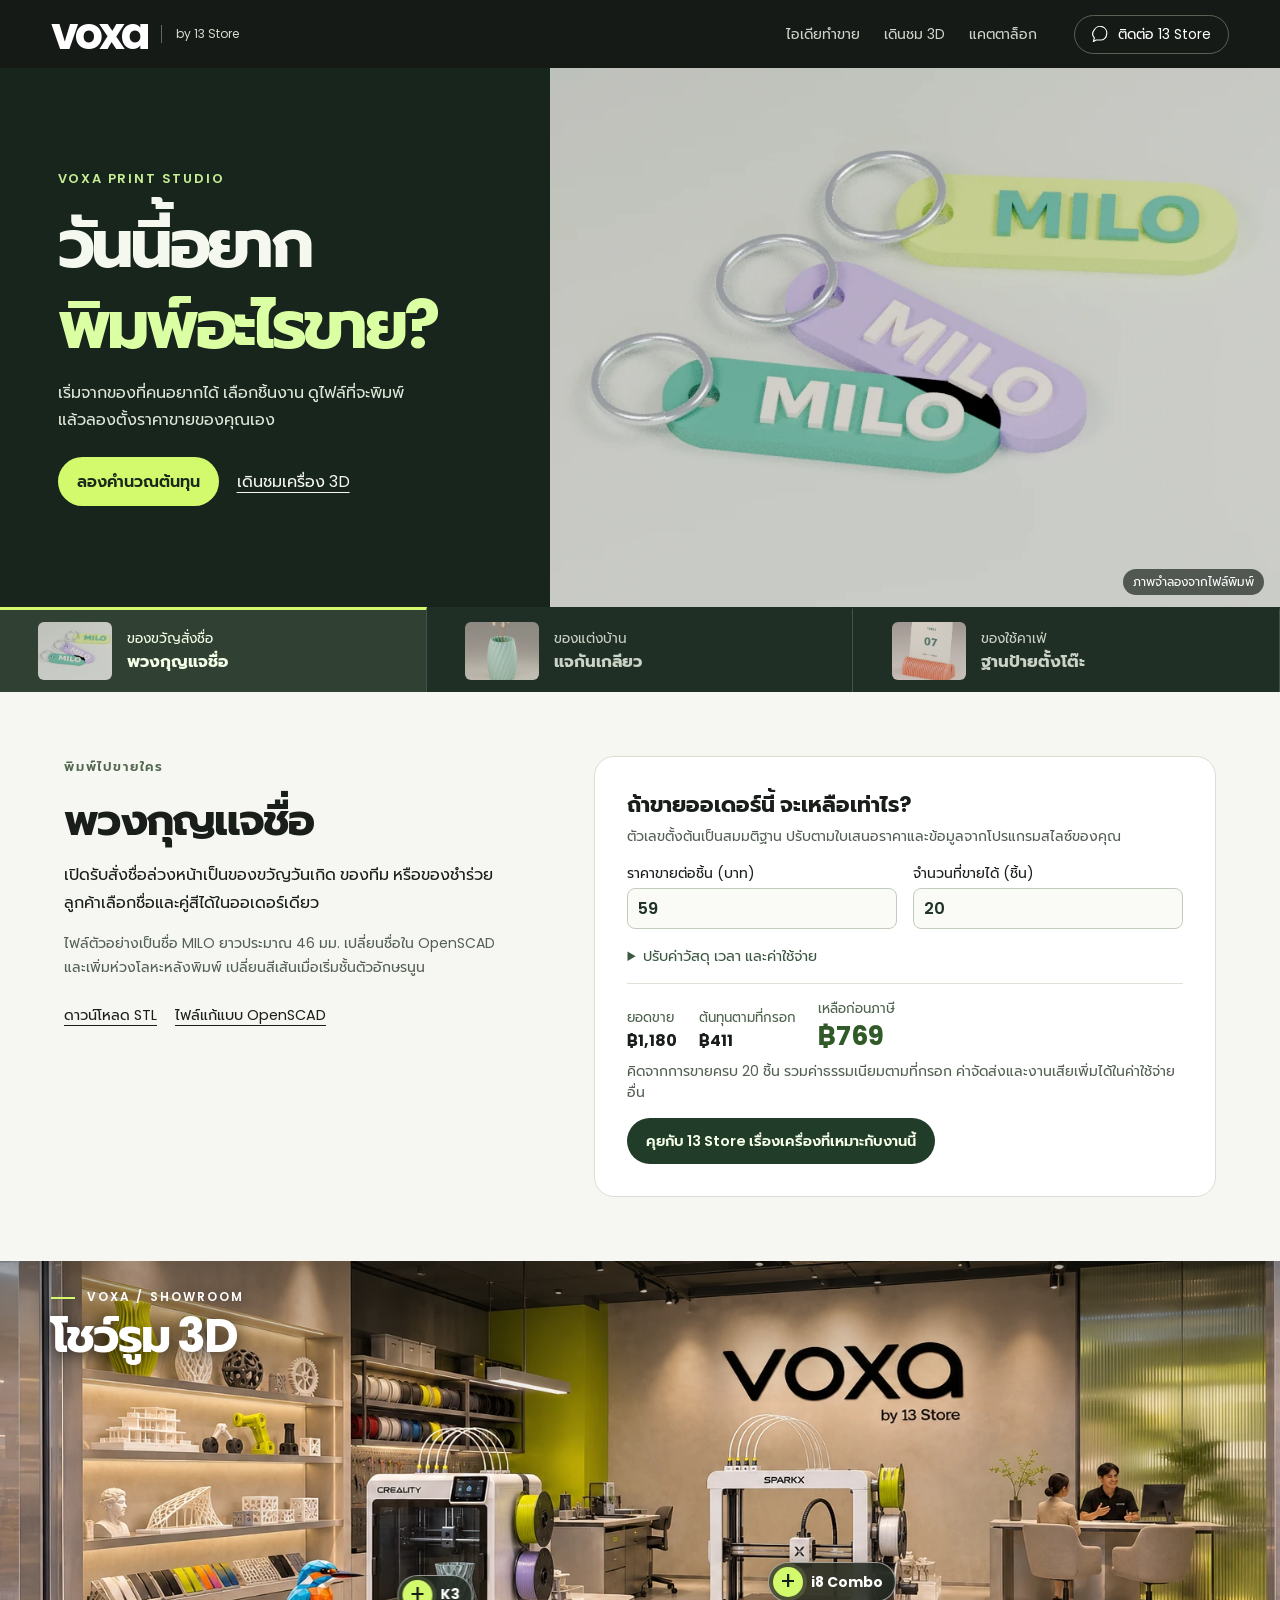
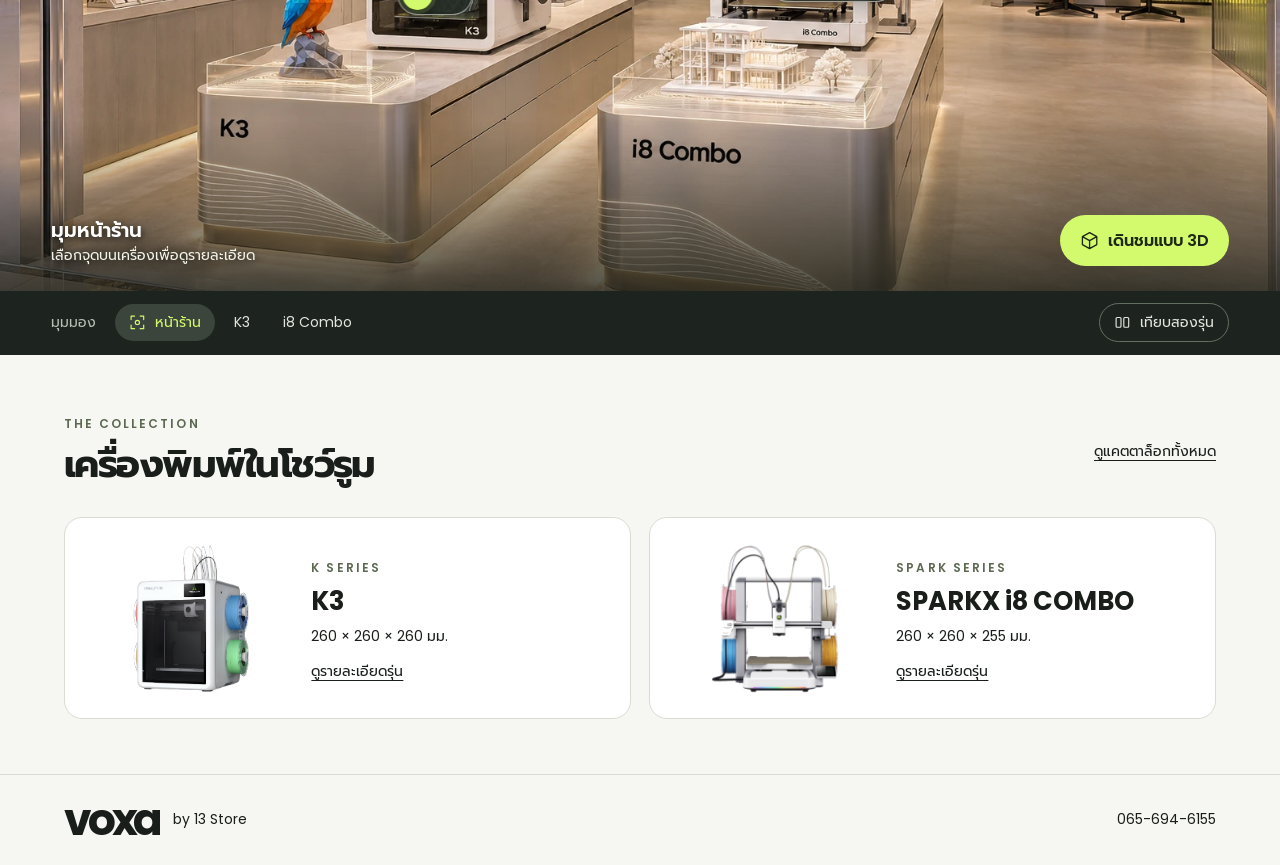
==== commit 660251d6: "Lead with printable product ideas and a per-order earnings calculator" ====
--- a/index.html
+++ b/index.html
@@ -1,11 +1,39 @@
 <!doctype html>
-<html lang="th"><head><meta charset="utf-8"><meta name="viewport" content="width=device-width, initial-scale=1"><meta name="robots" content="noindex,nofollow"><title>VOXA Showroom | K3 &amp; SPARKX i8 Combo</title><meta name="description" content="เดินชมโชว์รูม VOXA สำรวจเครื่องพิมพ์ 3 มิติ K3 และ SPARKX i8 Combo แล้วปรึกษาทีม 13 Store"><link rel="icon" href="assets/voxa.svg"><link rel="stylesheet" href="assets/fonts/fonts.css"><link rel="stylesheet" href="room.css"><link rel="preload" href="assets/showroom.webp" as="image"></head>
+<html lang="th"><head><meta charset="utf-8"><meta name="viewport" content="width=device-width, initial-scale=1"><meta name="robots" content="noindex,nofollow"><title>VOXA Showroom | K3 &amp; SPARKX i8 Combo</title><meta name="description" content="เลือกชิ้นงาน 3D ที่อยากพิมพ์ขาย ดาวน์โหลดไฟล์ตัวอย่าง คำนวณต้นทุนต่อออเดอร์ และเดินชม K3 กับ SPARKX i8 Combo ที่ VOXA"><link rel="icon" href="assets/voxa.svg"><link rel="stylesheet" href="assets/fonts/fonts.css"><link rel="stylesheet" href="room.css"><link rel="stylesheet" href="ideas.css"><link rel="preload" href="assets/prints/name-tag.webp" as="image"></head>
 <body><svg style="display:none" xmlns="http://www.w3.org/2000/svg"><symbol id="cube" viewBox="0 0 24 24"><path d="m12 2 9 5v10l-9 5-9-5V7z M3 7l9 5 9-5m-9 5v10"/></symbol><symbol id="chat" viewBox="0 0 24 24"><path d="M21 11.4a8.7 8.7 0 0 1-9 8.6H6l-4 2 1.4-5A8.5 8.5 0 0 1 3 6a9.5 9.5 0 0 1 18 5.4Z"/></symbol><symbol id="focus" viewBox="0 0 24 24"><path d="M8 3H3v5m13-5h5v5M3 16v5h5m13-5v5h-5"/><circle cx="12" cy="12" r="3"/></symbol><symbol id="compare" viewBox="0 0 24 24"><rect x="3" y="5" width="7" height="14" rx="1.5"/><rect x="14" y="5" width="7" height="14" rx="1.5"/></symbol></svg>
-<header><a class="wordmark" href="./" aria-label="VOXA หน้าแรก">voxa</a><span class="division">by 13 Store</span><nav aria-label="เมนูหลัก"><a href="#showroom" aria-current="page">โชว์รูม</a><a href="catalog.html#products">แคตตาล็อก</a></nav><a class="contact" href="https://line.me/R/ti/p/%40dji13store" target="_blank" rel="noopener"><svg><use href="#chat"/></svg> ติดต่อ 13 Store</a></header>
-<main><section id="showroom" aria-label="โชว์รูม VOXA"><div class="viewport" id="viewport"><div class="pan" id="pan"><div class="picture" id="picture"><img class="room-photo" src="assets/showroom.webp" alt="โชว์รูม VOXA มีเครื่อง K3 บนแท่นซ้ายและ SPARKX i8 Combo บนแท่นขวา" fetchpriority="high"><button class="spot k3" data-model="k3" aria-label="ดูเครื่อง K3"><i>+</i><b>K3</b></button><button class="spot i8" data-model="i8" aria-label="ดูเครื่อง SPARKX i8 Combo"><i>+</i><b>i8 Combo</b></button></div></div><div id="world" hidden></div><div class="vignette"></div>
-<div class="scene-title"><span class="eng"><i></i> VOXA / SHOWROOM</span><h1>โชว์รูม 3D</h1></div>
+<header><a class="wordmark" href="./" aria-label="VOXA หน้าแรก">voxa</a><span class="division">by 13 Store</span><nav aria-label="เมนูหลัก"><a href="#ideas">ไอเดียทำขาย</a><a href="#showroom">เดินชม 3D</a><a href="catalog.html#products">แคตตาล็อก</a></nav><a class="contact" href="https://line.me/R/ti/p/%40dji13store" target="_blank" rel="noopener"><svg><use href="#chat"/></svg> ติดต่อ 13 Store</a></header>
+<main>
+<section class="maker" id="ideas" aria-labelledby="maker-heading">
+<div class="maker-body">
+  <div class="maker-copy">
+    <p class="maker-kicker">VOXA PRINT STUDIO</p>
+    <h1 id="maker-heading">วันนี้อยาก<br><em>พิมพ์อะไรขาย?</em></h1>
+    <p class="intro">เริ่มจากของที่คนอยากได้ เลือกชิ้นงาน ดูไฟล์ที่จะพิมพ์ แล้วลองตั้งราคาขายของคุณเอง</p>
+    <div class="maker-actions"><a class="lime-link" href="#estimate">ลองคำนวณต้นทุน</a><a class="tour-link" href="#showroom">เดินชมเครื่อง 3D</a></div>
+  </div>
+  <figure class="featured-print"><img id="idea-photo" src="assets/prints/name-tag.webp" width="880" height="650" alt="พวงกุญแจ MILO พิมพ์ตัวอักษรนูนสองสี"><figcaption>ภาพจำลองจากไฟล์พิมพ์</figcaption></figure>
+</div>
+<div class="idea-choices" role="group" aria-label="เลือกชิ้นงาน"><button type="button" data-print="name-tag" aria-pressed="true"><img src="assets/prints/name-tag.webp" alt=""><span>ของขวัญสั่งชื่อ<strong>พวงกุญแจชื่อ</strong></span></button><button type="button" data-print="twist-vase" aria-pressed="false"><img src="assets/prints/twist-vase.webp" alt=""><span>ของแต่งบ้าน<strong>แจกันเกลียว</strong></span></button><button type="button" data-print="table-stand" aria-pressed="false"><img src="assets/prints/table-stand.webp" alt=""><span>ของใช้คาเฟ่<strong>ฐานป้ายตั้งโต๊ะ</strong></span></button></div>
+</section>
+<section class="workbench" id="estimate" aria-labelledby="idea-name">
+<div class="brief"><p class="maker-kicker">พิมพ์ไปขายใคร</p><h2 id="idea-name">พวงกุญแจชื่อ</h2><p id="pitch"></p><p id="build-note" class="print-note"></p>
+<div class="file-links"><a id="print-file" download>ดาวน์โหลด STL</a><a id="edit-file" download>ไฟล์แก้แบบ OpenSCAD</a></div></div>
+<div class="estimate"><div class="estimate-heading"><h3>ถ้าขายออเดอร์นี้ จะเหลือเท่าไร?</h3><p>ตัวเลขตั้งต้นเป็นสมมติฐาน ปรับตามใบเสนอราคาและข้อมูลจากโปรแกรมสไลซ์ของคุณ</p></div>
+<form id="cost-form" autocomplete="off"><div class="price-fields">
+<label>ราคาขายต่อชิ้น (บาท)<input name="price" type="number" min="0" max="1000000" step="any" required></label>
+<label>จำนวนที่ขายได้ (ชิ้น)<input name="quantity" type="number" min="1" max="100000" step="1" required></label></div>
+<details class="cost-detail"><summary>ปรับค่าวัสดุ เวลา และค่าใช้จ่าย</summary><div class="cost-fields">
+<label>เส้นที่ใช้ (กรัม/ชิ้น)<input name="grams" type="number" min="0" max="100000" step="any" required></label>
+<label>ราคาเส้น (บาท/กก.)<input name="filament" type="number" min="0" max="100000" step="any" required></label>
+<label>เวลาพิมพ์ (ชม./ชิ้น)<input name="hours" type="number" min="0" max="10000" step="any" required></label>
+<label>ค่าไฟและค่าใช้เครื่อง (บาท/ชม.)<input name="machine" type="number" min="0" max="100000" step="any" required></label>
+<label>ค่าแรง แพ็ก ของประกอบ และอื่น ๆ (บาท/ชิ้น)<input name="extras" type="number" min="0" max="1000000" step="any" required></label>
+<label>ค่าธรรมเนียมขาย (%)<input name="fees" type="number" min="0" max="100" step="any" required></label></div></details></form>
+<div class="order-result" aria-live="polite" aria-atomic="true"><div><small>ยอดขาย</small><b id="sales"></b></div><div><small>ต้นทุนตามที่กรอก</small><b id="cost"></b></div><div class="balance"><small>เหลือก่อนภาษี</small><strong id="balance"></strong></div></div><p class="estimate-note" id="estimate-note"></p>
+<a class="quote-idea" id="idea-quote" target="_blank" rel="noopener">คุยกับ 13 Store เรื่องเครื่องที่เหมาะกับงานนี้</a></div></section><section id="showroom" aria-label="โชว์รูม VOXA"><div class="viewport" id="viewport"><div class="pan" id="pan"><div class="picture" id="picture"><img class="room-photo" src="assets/showroom.webp" alt="โชว์รูม VOXA มีเครื่อง K3 บนแท่นซ้ายและ SPARKX i8 Combo บนแท่นขวา" loading="lazy"><button class="spot k3" data-model="k3" aria-label="ดูเครื่อง K3"><i>+</i><b>K3</b></button><button class="spot i8" data-model="i8" aria-label="ดูเครื่อง SPARKX i8 Combo"><i>+</i><b>i8 Combo</b></button></div></div><div id="world" hidden></div><div class="vignette"></div>
+<div class="scene-title"><span class="eng"><i></i> VOXA / SHOWROOM</span><h2 class="room-title">โชว์รูม 3D</h2></div>
 <div class="scene-bottom"><div class="scene-info"><strong id="view-title">มุมหน้าร้าน</strong><span id="view-hint">เลือกจุดบนเครื่องเพื่อดูรายละเอียด</span></div><button class="primary" id="enter"><svg><use href="#cube"/></svg><span>เดินชมแบบ 3D</span></button></div>
 <div id="walk" hidden><button type="button" data-walk="-1" aria-label="เดินถอยหลัง">−</button><button type="button" data-walk="1" aria-label="เดินไปข้างหน้า">+</button></div></div>
 <div class="controls"><div class="stations"><span class="striplabel">มุมมอง</span><button class="station active" data-view="front" aria-pressed="true"><svg><use href="#focus"/></svg>หน้าร้าน</button><button class="station" data-view="k3" aria-pressed="false">K3</button><button class="station" data-view="i8" aria-pressed="false">i8 Combo</button></div><button class="compare" id="compare-btn"><svg><use href="#compare"/></svg> เทียบสองรุ่น</button></div></section>
 <section class="collection"><div class="collection-heading"><div><span class="eng">THE COLLECTION</span><h2>เครื่องพิมพ์ในโชว์รูม</h2></div><a href="catalog.html#products">ดูแคตตาล็อกทั้งหมด</a></div><div class="cards" id="cards"></div></section></main><footer><a class="wordmark" href="#showroom">voxa</a><span>by 13 Store</span><a href="tel:0656946155">065-694-6155</a></footer>
-<dialog id="sheet"><div class="sheet-head"><span class="eng">VOXA / SHOWROOM</span><button id="close" aria-label="ปิดรายละเอียด">×</button></div><div id="details"></div></dialog><p id="status" role="status" aria-live="polite"></p><script src="data.js"></script><script src="room.js"></script></body></html>
+<dialog id="sheet"><div class="sheet-head"><span class="eng">VOXA / SHOWROOM</span><button id="close" aria-label="ปิดรายละเอียด">×</button></div><div id="details"></div></dialog><p id="status" role="status" aria-live="polite"></p><script src="data.js"></script><script src="room.js"></script><script type="module" src="ideas.js"></script></body></html>
--- a/ideas.css
+++ b/ideas.css
@@ -0,0 +1,3 @@
+.maker{color:#f5f8ef;background:#17251d}.maker-body{display:grid;grid-template-columns:43% 57%;max-width:1800px;margin:auto}.maker-copy{align-self:center;padding:clamp(32px,4.8vw,84px) clamp(22px,4.5vw,80px)}.maker-kicker{font-size:.81rem;letter-spacing:.14em;font-weight:600;color:#c7ee92}.maker h1{font-size:clamp(44px,5.2vw,94px);line-height:1.22;letter-spacing:-.055em;margin:14px 0}.maker h1 em{font-style:normal;color:#dbffa3}.intro{max-width:37ch;color:#e0e7d9;font-size:clamp(16px,1.25vw,21px);line-height:1.7}.maker-actions,.file-links{display:flex;align-items:center;gap:18px;flex-wrap:wrap;margin-top:24px}.lime-link,.quote-idea{border-radius:30px;font-weight:600;display:inline-block;padding:12px 19px}.lime-link{background:var(--lime);color:#19281b}.tour-link,.file-links a{text-decoration:underline;text-underline-offset:5px}.featured-print{position:relative;margin:0;overflow:hidden;min-height:300px}.featured-print img{width:100%;height:100%;max-height:550px;min-height:100%;object-fit:cover;display:block}.featured-print figcaption{position:absolute;bottom:12px;right:16px;background:#192119ac;color:white;padding:4px 10px;border-radius:18px;font-size:.75rem}.idea-choices{display:grid;grid-template-columns:repeat(3,1fr);max-width:1800px;margin:auto;background:#202f25}.idea-choices button{display:flex;gap:15px;align-items:center;min-width:0;border:0;border-top:3px solid transparent;border-right:1px solid #435344;background:none;text-align:left;color:#cbd2c6;padding:12px clamp(12px,3vw,55px)}.idea-choices button[aria-pressed=true]{border-top-color:var(--lime);background:#304134;color:#f5ffe8}.idea-choices img{height:58px;width:74px;object-fit:cover;border-radius:6px}.idea-choices button span{font-size:.85rem}.idea-choices strong{display:block;font-size:clamp(16px,1.3vw,22px)}.workbench{max-width:1550px;margin:auto;padding:clamp(34px,5vw,80px) 5vw;display:grid;grid-template-columns: .83fr 1.17fr;gap:7vw}.brief .maker-kicker{color:#52674e}.brief h2{font-size:clamp(28px,3.4vw,57px);letter-spacing:-.04em;margin:8px 0}.brief p{line-height:1.75}.print-note,.estimate-note,.estimate-heading p{color:#546054;font-size:.875rem}.print-note{margin-top:14px}.file-links a{font-size:.9rem}.estimate{align-self:start;background:#fff;border:1px solid #dadfd4;border-radius:20px;padding:clamp(16px,2.5vw,35px)}.estimate h3{margin:0 0 4px;font-size:clamp(20px,1.7vw,28px);line-height:1.5}.price-fields,.cost-fields{display:grid;grid-template-columns:1fr 1fr;gap:10px 16px;margin:16px 0}.estimate label{display:grid;align-content:end;gap:4px;font-size:.875rem}.estimate input{width:100%;min-width:0;border:1px solid #c2ccbd;background:#fafbf7;border-radius:8px;padding:7px 10px;font:600 1rem Poppins,Prompt,sans-serif;color:#203326}.cost-detail summary{cursor:pointer;color:#3c5841;font-size:.9rem}.order-result{display:flex;flex-wrap:wrap;gap:14px 22px;align-items:end;border-top:1px solid #dce2d7;margin-top:16px;padding-top:14px}.order-result small,.order-result b,.order-result strong{display:block}.order-result small{color:#4e624d}.order-result strong{font-size:1.65rem;color:#315a29;line-height:1.3}.order-result .loss{color:#993d29}.estimate-note{margin:8px 0 15px}.quote-idea{background:#213c29;color:#f7ffe9;font-size:.91rem}.room-title{font-size:clamp(28px,3.7vw,62px);line-height:1.2;letter-spacing:-.04em}.maker a:hover,.workbench a:hover{text-decoration:underline}
+@media(max-width:820px){.maker-body{grid-template-columns:45% 55%}.maker h1{font-size:clamp(35px,5.6vw,55px)}.maker-copy{padding:26px}.maker-actions{gap:11px}.idea-choices button{padding:10px;gap:8px}.idea-choices img{width:50px;height:46px}.workbench{gap:24px}.idea-choices strong{font-size:1rem}}
+@media(max-width:640px){.maker-body,.workbench{grid-template-columns:1fr}.maker-copy{padding:26px 20px 22px}.maker h1{font-size:clamp(32px,8.8vw,48px);margin:6px 0}.maker h1 br{display:none}.maker-actions{margin-top:14px}.intro{line-height:1.55;max-width:40ch}.featured-print{min-height:0}.featured-print img{height:auto;max-height:none;aspect-ratio:1.9;min-height:0}.idea-choices button{padding:9px 4px;justify-content:center;text-align:center}.idea-choices img{display:none}.idea-choices button span{font-size:.72rem}.idea-choices strong{font-size:.92rem}.workbench{padding:30px 16px}.estimate{border-radius:14px}.division{display:none}header nav{gap:12px}.estimate-note{font-size:.8rem}}
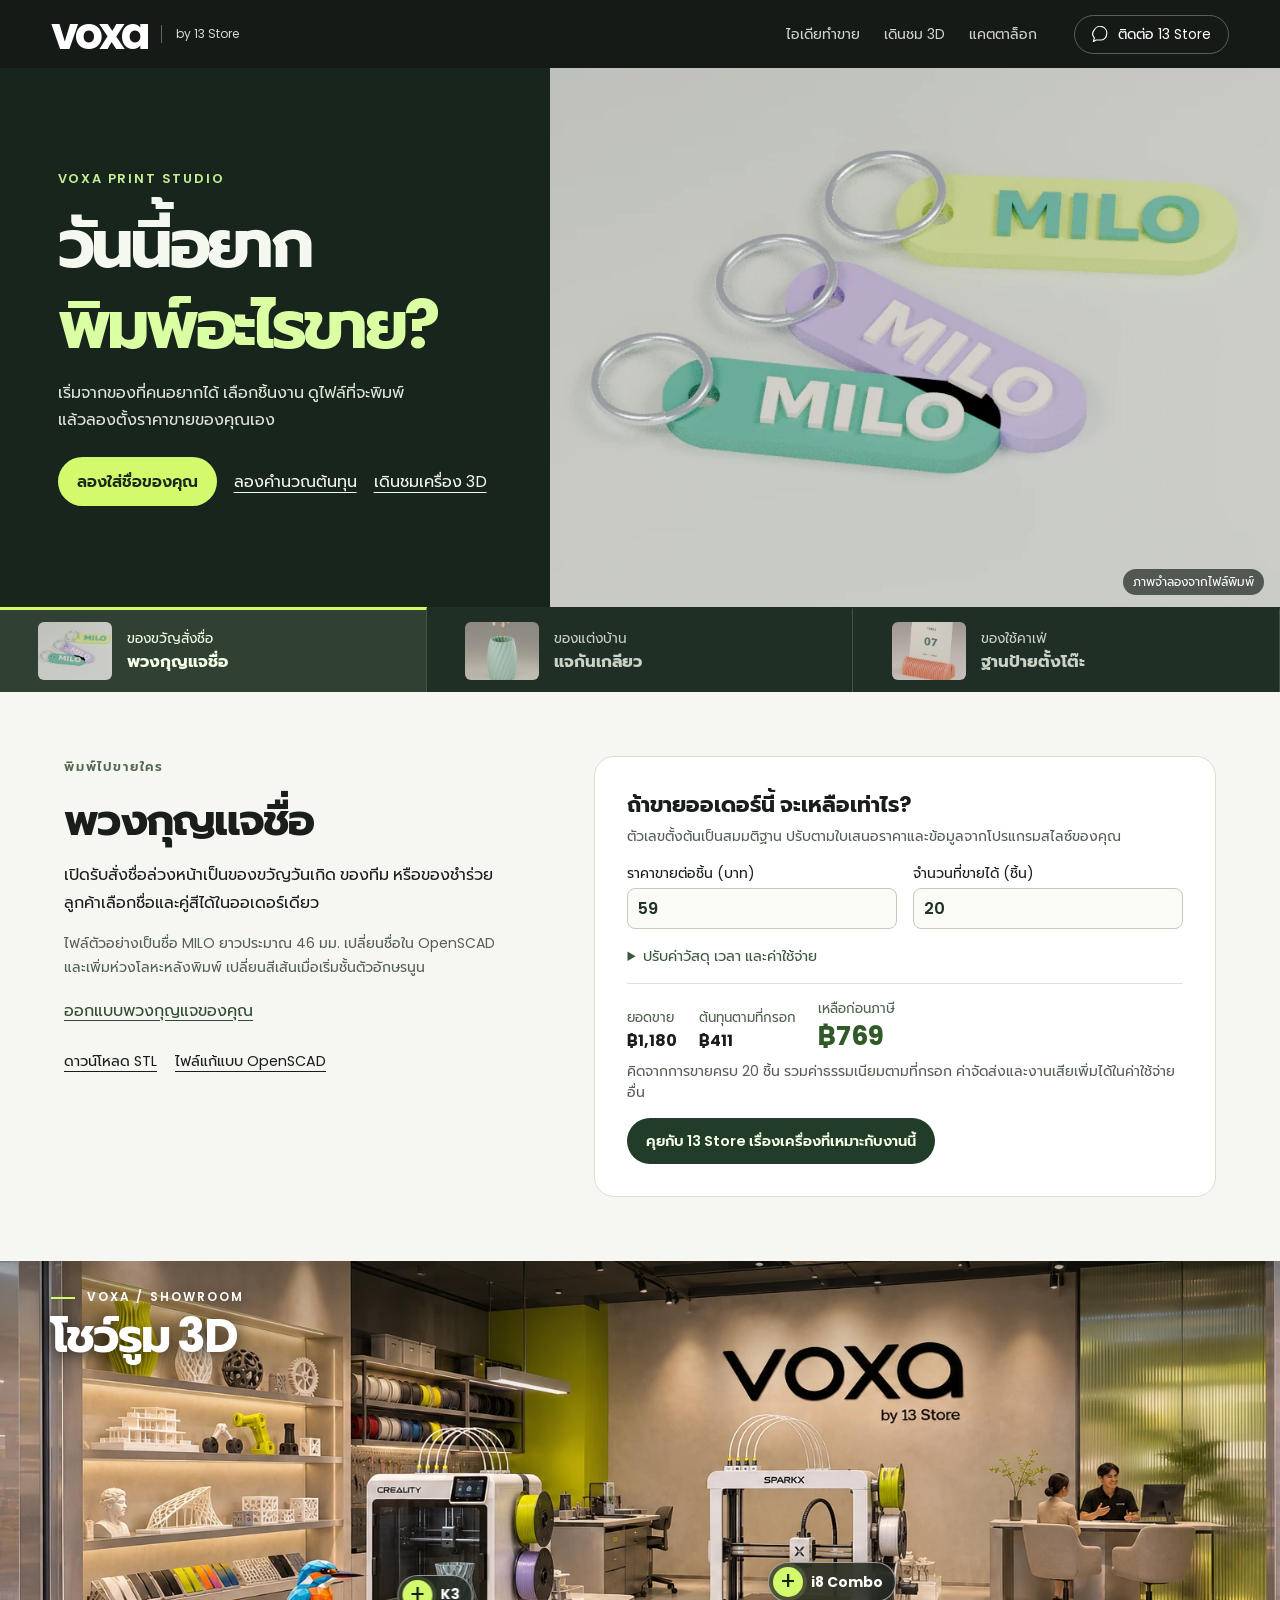
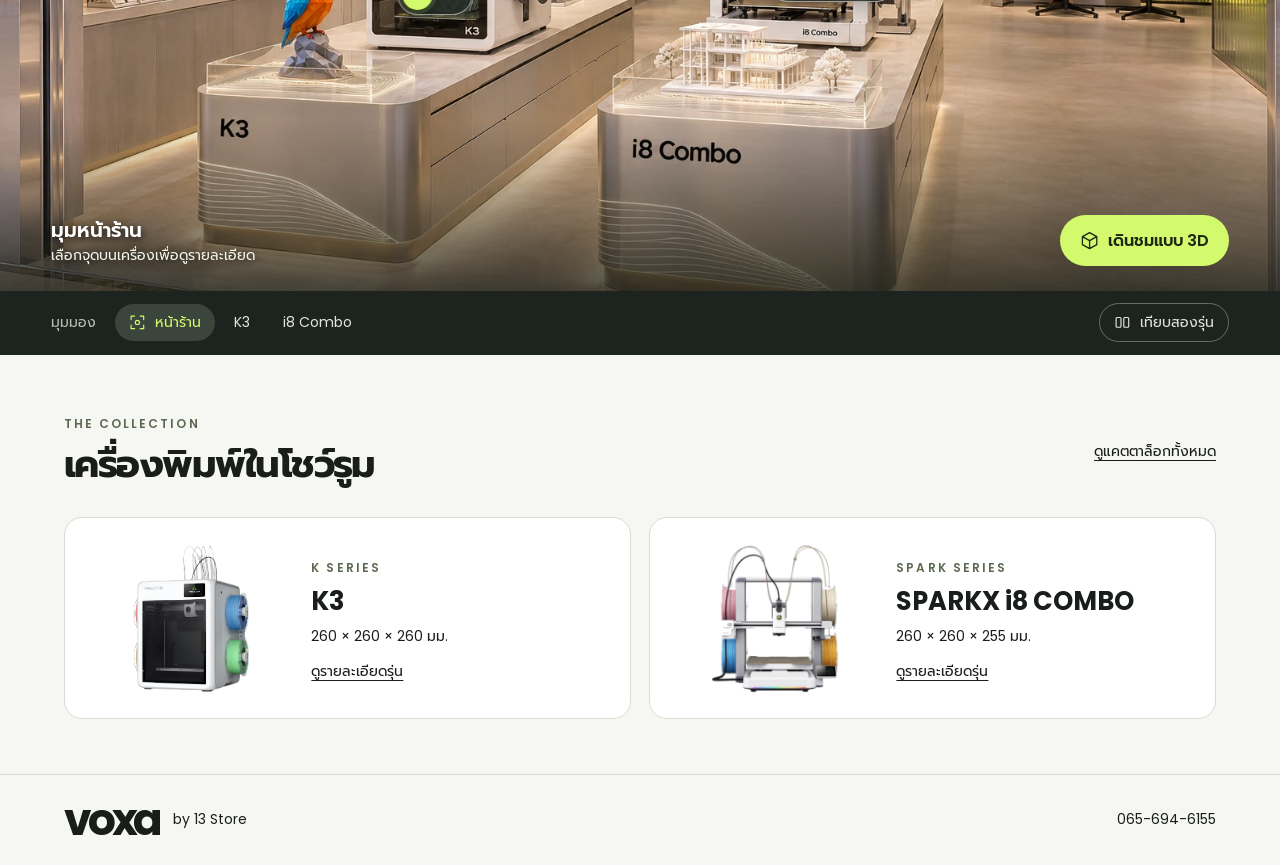
==== commit b2c83a90: "Personalize Thai and English name tags and export ready-to-slice geometry" ====
--- a/index.html
+++ b/index.html
@@ -9,15 +9,15 @@
     <p class="maker-kicker">VOXA PRINT STUDIO</p>
     <h1 id="maker-heading">วันนี้อยาก<br><em>พิมพ์อะไรขาย?</em></h1>
     <p class="intro">เริ่มจากของที่คนอยากได้ เลือกชิ้นงาน ดูไฟล์ที่จะพิมพ์ แล้วลองตั้งราคาขายของคุณเอง</p>
-    <div class="maker-actions"><a class="lime-link" href="#estimate">ลองคำนวณต้นทุน</a><a class="tour-link" href="#showroom">เดินชมเครื่อง 3D</a></div>
+    <div class="maker-actions"><button type="button" class="lime-link design-start" id="design-start">ลองใส่ชื่อของคุณ</button><a class="tour-link" id="estimate-link" href="#estimate">ลองคำนวณต้นทุน</a><a class="tour-link" href="#showroom">เดินชมเครื่อง 3D</a></div>
   </div>
   <figure class="featured-print"><img id="idea-photo" src="assets/prints/name-tag.webp" width="880" height="650" alt="พวงกุญแจ MILO พิมพ์ตัวอักษรนูนสองสี"><figcaption>ภาพจำลองจากไฟล์พิมพ์</figcaption></figure>
 </div>
 <div class="idea-choices" role="group" aria-label="เลือกชิ้นงาน"><button type="button" data-print="name-tag" aria-pressed="true"><img src="assets/prints/name-tag.webp" alt=""><span>ของขวัญสั่งชื่อ<strong>พวงกุญแจชื่อ</strong></span></button><button type="button" data-print="twist-vase" aria-pressed="false"><img src="assets/prints/twist-vase.webp" alt=""><span>ของแต่งบ้าน<strong>แจกันเกลียว</strong></span></button><button type="button" data-print="table-stand" aria-pressed="false"><img src="assets/prints/table-stand.webp" alt=""><span>ของใช้คาเฟ่<strong>ฐานป้ายตั้งโต๊ะ</strong></span></button></div>
 </section>
 <section class="workbench" id="estimate" aria-labelledby="idea-name">
-<div class="brief"><p class="maker-kicker">พิมพ์ไปขายใคร</p><h2 id="idea-name">พวงกุญแจชื่อ</h2><p id="pitch"></p><p id="build-note" class="print-note"></p>
-<div class="file-links"><a id="print-file" download>ดาวน์โหลด STL</a><a id="edit-file" download>ไฟล์แก้แบบ OpenSCAD</a></div></div>
+<div class="brief"><p class="maker-kicker">พิมพ์ไปขายใคร</p><h2 id="idea-name">พวงกุญแจชื่อ</h2><p id="pitch"></p><p id="build-note" class="print-note"></p><button type="button" id="edit-tag" class="edit-tag">ออกแบบพวงกุญแจของคุณ</button>
+<div class="file-links"><button type="button" class="edit-tag" id="custom-file" hidden>ดาวน์โหลด STL ชื่อนี้</button><a id="print-file" download>ดาวน์โหลด STL</a><a id="edit-file" download>ไฟล์แก้แบบ OpenSCAD</a></div></div>
 <div class="estimate"><div class="estimate-heading"><h3>ถ้าขายออเดอร์นี้ จะเหลือเท่าไร?</h3><p>ตัวเลขตั้งต้นเป็นสมมติฐาน ปรับตามใบเสนอราคาและข้อมูลจากโปรแกรมสไลซ์ของคุณ</p></div>
 <form id="cost-form" autocomplete="off"><div class="price-fields">
 <label>ราคาขายต่อชิ้น (บาท)<input name="price" type="number" min="0" max="1000000" step="any" required></label>
@@ -36,4 +36,12 @@
 <div id="walk" hidden><button type="button" data-walk="-1" aria-label="เดินถอยหลัง">−</button><button type="button" data-walk="1" aria-label="เดินไปข้างหน้า">+</button></div></div>
 <div class="controls"><div class="stations"><span class="striplabel">มุมมอง</span><button class="station active" data-view="front" aria-pressed="true"><svg><use href="#focus"/></svg>หน้าร้าน</button><button class="station" data-view="k3" aria-pressed="false">K3</button><button class="station" data-view="i8" aria-pressed="false">i8 Combo</button></div><button class="compare" id="compare-btn"><svg><use href="#compare"/></svg> เทียบสองรุ่น</button></div></section>
 <section class="collection"><div class="collection-heading"><div><span class="eng">THE COLLECTION</span><h2>เครื่องพิมพ์ในโชว์รูม</h2></div><a href="catalog.html#products">ดูแคตตาล็อกทั้งหมด</a></div><div class="cards" id="cards"></div></section></main><footer><a class="wordmark" href="#showroom">voxa</a><span>by 13 Store</span><a href="tel:0656946155">065-694-6155</a></footer>
+<dialog id="tag-studio" aria-labelledby="tag-title">
+<div class="sheet-head"><span class="eng">VOXA PRINT STUDIO</span><button type="button" id="tag-close" aria-label="ปิดห้องออกแบบ">×</button></div>
+<h2 id="tag-title">พวงกุญแจของคุณ</h2>
+<div class="tag-layout"><div class="tag-scene"><canvas id="tag-preview" width="800" height="510" role="img" aria-label="ภาพจำลองพวงกุญแจ"></canvas><span id="tag-size"></span></div>
+<div class="tag-tools"><label for="tag-name">ชื่อบนพวงกุญแจ</label><input type="text" id="tag-name" value="MILO" maxlength="60" autocomplete="off" spellcheck="false" aria-describedby="tag-help tag-error" dir="auto"><small id="tag-help">ไทย อังกฤษ หรือตัวเลข สูงสุด 16 ตัวอักษร</small><p id="tag-error" role="status"></p>
+<fieldset id="tag-palettes"><legend>คู่สีเส้นพิมพ์</legend></fieldset>
+<p class="tag-print-tip">พิมพ์ฐานสูง 2.8 มม. แล้วเปลี่ยนสีสำหรับชื่อที่นูนอีก 0.9 มม. ไฟล์ STL เก็บรูปทรง ส่วนสีเลือกในสไลเซอร์</p>
+<div class="tag-buttons"><button type="button" class="lime-link" id="tag-apply">ใช้แบบนี้กับออเดอร์</button><button type="button" class="tag-download" id="tag-download">ดาวน์โหลด STL ชื่อนี้</button></div></div></div></dialog>
 <dialog id="sheet"><div class="sheet-head"><span class="eng">VOXA / SHOWROOM</span><button id="close" aria-label="ปิดรายละเอียด">×</button></div><div id="details"></div></dialog><p id="status" role="status" aria-live="polite"></p><script src="data.js"></script><script src="room.js"></script><script type="module" src="ideas.js"></script></body></html>
--- a/ideas.css
+++ b/ideas.css
@@ -1,3 +1,7 @@
 .maker{color:#f5f8ef;background:#17251d}.maker-body{display:grid;grid-template-columns:43% 57%;max-width:1800px;margin:auto}.maker-copy{align-self:center;padding:clamp(32px,4.8vw,84px) clamp(22px,4.5vw,80px)}.maker-kicker{font-size:.81rem;letter-spacing:.14em;font-weight:600;color:#c7ee92}.maker h1{font-size:clamp(44px,5.2vw,94px);line-height:1.22;letter-spacing:-.055em;margin:14px 0}.maker h1 em{font-style:normal;color:#dbffa3}.intro{max-width:37ch;color:#e0e7d9;font-size:clamp(16px,1.25vw,21px);line-height:1.7}.maker-actions,.file-links{display:flex;align-items:center;gap:18px;flex-wrap:wrap;margin-top:24px}.lime-link,.quote-idea{border-radius:30px;font-weight:600;display:inline-block;padding:12px 19px}.lime-link{background:var(--lime);color:#19281b}.tour-link,.file-links a{text-decoration:underline;text-underline-offset:5px}.featured-print{position:relative;margin:0;overflow:hidden;min-height:300px}.featured-print img{width:100%;height:100%;max-height:550px;min-height:100%;object-fit:cover;display:block}.featured-print figcaption{position:absolute;bottom:12px;right:16px;background:#192119ac;color:white;padding:4px 10px;border-radius:18px;font-size:.75rem}.idea-choices{display:grid;grid-template-columns:repeat(3,1fr);max-width:1800px;margin:auto;background:#202f25}.idea-choices button{display:flex;gap:15px;align-items:center;min-width:0;border:0;border-top:3px solid transparent;border-right:1px solid #435344;background:none;text-align:left;color:#cbd2c6;padding:12px clamp(12px,3vw,55px)}.idea-choices button[aria-pressed=true]{border-top-color:var(--lime);background:#304134;color:#f5ffe8}.idea-choices img{height:58px;width:74px;object-fit:cover;border-radius:6px}.idea-choices button span{font-size:.85rem}.idea-choices strong{display:block;font-size:clamp(16px,1.3vw,22px)}.workbench{max-width:1550px;margin:auto;padding:clamp(34px,5vw,80px) 5vw;display:grid;grid-template-columns: .83fr 1.17fr;gap:7vw}.brief .maker-kicker{color:#52674e}.brief h2{font-size:clamp(28px,3.4vw,57px);letter-spacing:-.04em;margin:8px 0}.brief p{line-height:1.75}.print-note,.estimate-note,.estimate-heading p{color:#546054;font-size:.875rem}.print-note{margin-top:14px}.file-links a{font-size:.9rem}.estimate{align-self:start;background:#fff;border:1px solid #dadfd4;border-radius:20px;padding:clamp(16px,2.5vw,35px)}.estimate h3{margin:0 0 4px;font-size:clamp(20px,1.7vw,28px);line-height:1.5}.price-fields,.cost-fields{display:grid;grid-template-columns:1fr 1fr;gap:10px 16px;margin:16px 0}.estimate label{display:grid;align-content:end;gap:4px;font-size:.875rem}.estimate input{width:100%;min-width:0;border:1px solid #c2ccbd;background:#fafbf7;border-radius:8px;padding:7px 10px;font:600 1rem Poppins,Prompt,sans-serif;color:#203326}.cost-detail summary{cursor:pointer;color:#3c5841;font-size:.9rem}.order-result{display:flex;flex-wrap:wrap;gap:14px 22px;align-items:end;border-top:1px solid #dce2d7;margin-top:16px;padding-top:14px}.order-result small,.order-result b,.order-result strong{display:block}.order-result small{color:#4e624d}.order-result strong{font-size:1.65rem;color:#315a29;line-height:1.3}.order-result .loss{color:#993d29}.estimate-note{margin:8px 0 15px}.quote-idea{background:#213c29;color:#f7ffe9;font-size:.91rem}.room-title{font-size:clamp(28px,3.7vw,62px);line-height:1.2;letter-spacing:-.04em}.maker a:hover,.workbench a:hover{text-decoration:underline}
 @media(max-width:820px){.maker-body{grid-template-columns:45% 55%}.maker h1{font-size:clamp(35px,5.6vw,55px)}.maker-copy{padding:26px}.maker-actions{gap:11px}.idea-choices button{padding:10px;gap:8px}.idea-choices img{width:50px;height:46px}.workbench{gap:24px}.idea-choices strong{font-size:1rem}}
 @media(max-width:640px){.maker-body,.workbench{grid-template-columns:1fr}.maker-copy{padding:26px 20px 22px}.maker h1{font-size:clamp(32px,8.8vw,48px);margin:6px 0}.maker h1 br{display:none}.maker-actions{margin-top:14px}.intro{line-height:1.55;max-width:40ch}.featured-print{min-height:0}.featured-print img{height:auto;max-height:none;aspect-ratio:1.9;min-height:0}.idea-choices button{padding:9px 4px;justify-content:center;text-align:center}.idea-choices img{display:none}.idea-choices button span{font-size:.72rem}.idea-choices strong{font-size:.92rem}.workbench{padding:30px 16px}.estimate{border-radius:14px}.division{display:none}header nav{gap:12px}.estimate-note{font-size:.8rem}}
+.design-start,.tag-buttons button,.edit-tag{border:0;cursor:pointer;font-family:inherit}.design-start[hidden],.edit-tag[hidden]{display:none}.edit-tag{margin-top:15px;text-decoration:underline;text-underline-offset:4px;background:transparent;padding:3px 0;color:#2e4c31}.maker-actions{gap:12px 17px}.maker-actions [hidden]+a{background:var(--lime);color:#21301c;padding:12px 18px;border-radius:28px;text-decoration:none;font-weight:600}
+#tag-studio{width:min(850px,95vw);padding:clamp(18px,3vw,32px)}#tag-studio h2{margin:5px 0 16px}.tag-layout{display:grid;grid-template-columns:1.08fr 1fr;gap:25px;align-items:start}.tag-scene{position:relative;overflow:hidden;border:1px solid #d4dece;border-radius:17px;background:#e1e9dc;align-self:stretch;display:flex;align-items:center}.tag-scene canvas{width:100%;height:auto;display:block}.tag-scene span{position:absolute;bottom:12px;left:15px;font-size:13px;color:#3d5144}.tag-tools label,.tag-tools legend{font-weight:600;font-size:15px}.tag-tools input[type=text]{width:100%;padding:9px 12px;border:1px solid #abbba9;background:white;border-radius:8px;font:600 19px Poppins,Prompt,sans-serif;margin-top:4px}.tag-tools small{color:#546254;font-size:13px}.tag-tools fieldset{margin:15px 0 0;padding:0;border:0}.tag-tools legend{margin-bottom:6px}.palette-choice{display:inline-flex;align-items:center;gap:4px;margin:0 5px 6px 0;border-radius:20px;background:white;border:1px solid #c4cdbf;padding:6px 9px;font-size:13px}.palette-choice[aria-pressed=true]{outline:2px solid #324b35;outline-offset:-2px}.swatch{width:20px;height:20px;border:1px solid #26362733;border-radius:50%}.tag-tools .tag-print-tip{font-size:13px;color:#546254;margin:8px 0 14px}.tag-buttons{display:flex;gap:8px;flex-wrap:wrap}.tag-buttons button{padding:9px 14px;font-size:14px}.tag-download{background:#e3eadd;border-radius:24px}.tag-buttons button:disabled{opacity:.45;cursor:default}#tag-error:not(:empty){color:#9d3b2e;margin:5px 0 0;font-size:13px}
+@media(max-width:670px){.tag-layout{grid-template-columns:1fr;gap:14px}.tag-scene{max-height:190px;justify-content:center}.tag-scene canvas{width:min(100%,340px)}.tag-scene span{bottom:5px;left:10px;font-size:12px}.maker-actions{gap:10px 13px}.maker-actions .tour-link{font-size:14px}}
+.file-links .edit-tag{margin:0;font-size:.9rem}.file-links [hidden]{display:none}
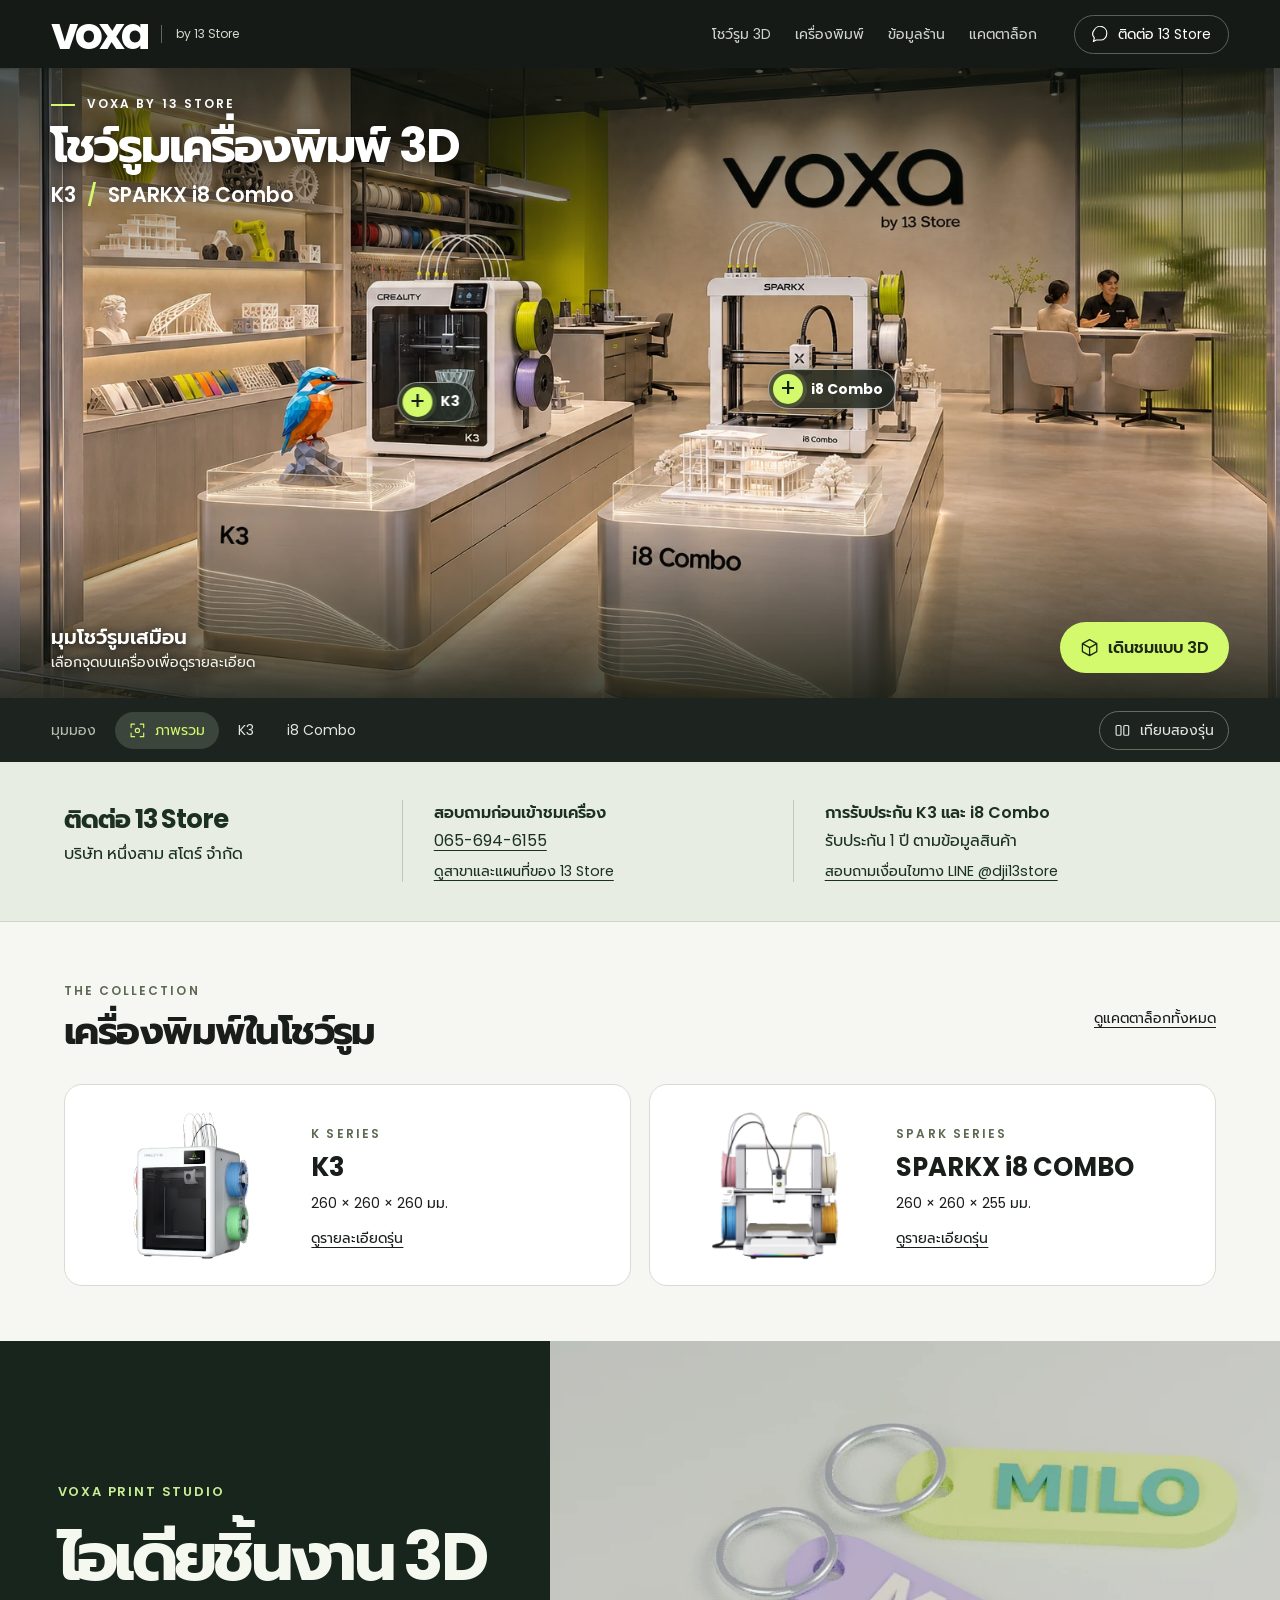
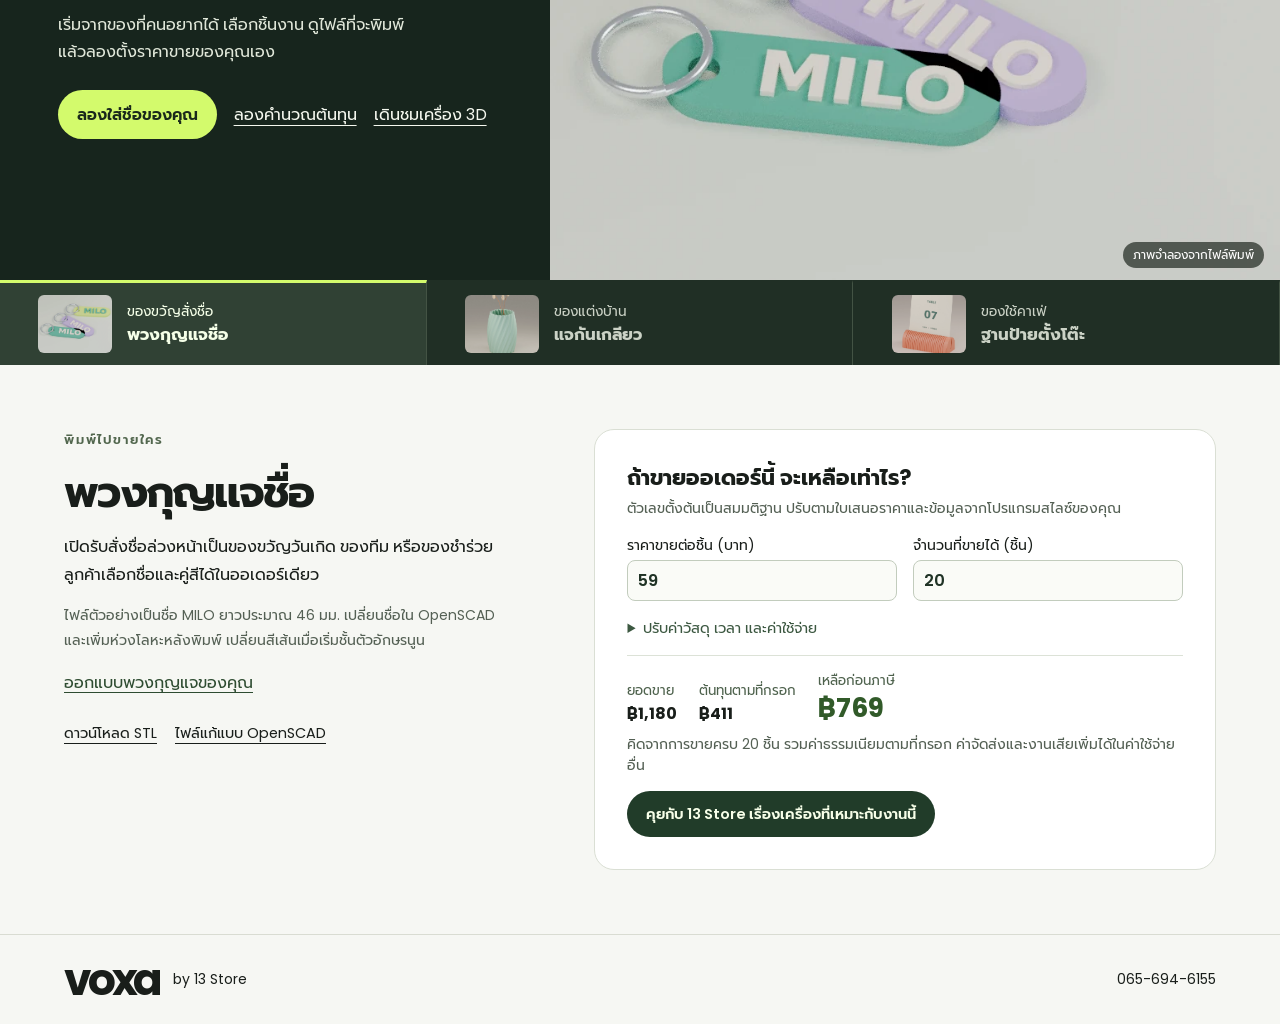
==== commit 3779c358: "Lead VOXA with the virtual showroom and verified store contact details" ====
--- a/index.html
+++ b/index.html
@@ -1,17 +1,29 @@
 <!doctype html>
-<html lang="th"><head><meta charset="utf-8"><meta name="viewport" content="width=device-width, initial-scale=1"><meta name="robots" content="noindex,nofollow"><title>VOXA Showroom | K3 &amp; SPARKX i8 Combo</title><meta name="description" content="เลือกชิ้นงาน 3D ที่อยากพิมพ์ขาย ดาวน์โหลดไฟล์ตัวอย่าง คำนวณต้นทุนต่อออเดอร์ และเดินชม K3 กับ SPARKX i8 Combo ที่ VOXA"><link rel="icon" href="assets/voxa.svg"><link rel="stylesheet" href="assets/fonts/fonts.css"><link rel="stylesheet" href="room.css"><link rel="stylesheet" href="ideas.css"><link rel="preload" href="assets/prints/name-tag.webp" as="image"></head>
+<html lang="th"><head><meta charset="utf-8"><meta name="viewport" content="width=device-width, initial-scale=1"><meta name="robots" content="noindex,nofollow"><title>VOXA Showroom | K3 &amp; SPARKX i8 Combo</title><meta name="description" content="ชมโชว์รูมเสมือน VOXA by 13 Store สำรวจ K3 และ SPARKX i8 Combo เปรียบเทียบสเปก ดูข้อมูลประกัน และติดต่อทีมงาน"><link rel="icon" href="assets/voxa.svg"><link rel="stylesheet" href="assets/fonts/fonts.css"><link rel="stylesheet" href="room.css"><link rel="stylesheet" href="ideas.css"><link rel="preload" href="assets/showroom.webp" as="image"></head>
 <body><svg style="display:none" xmlns="http://www.w3.org/2000/svg"><symbol id="cube" viewBox="0 0 24 24"><path d="m12 2 9 5v10l-9 5-9-5V7z M3 7l9 5 9-5m-9 5v10"/></symbol><symbol id="chat" viewBox="0 0 24 24"><path d="M21 11.4a8.7 8.7 0 0 1-9 8.6H6l-4 2 1.4-5A8.5 8.5 0 0 1 3 6a9.5 9.5 0 0 1 18 5.4Z"/></symbol><symbol id="focus" viewBox="0 0 24 24"><path d="M8 3H3v5m13-5h5v5M3 16v5h5m13-5v5h-5"/><circle cx="12" cy="12" r="3"/></symbol><symbol id="compare" viewBox="0 0 24 24"><rect x="3" y="5" width="7" height="14" rx="1.5"/><rect x="14" y="5" width="7" height="14" rx="1.5"/></symbol></svg>
-<header><a class="wordmark" href="./" aria-label="VOXA หน้าแรก">voxa</a><span class="division">by 13 Store</span><nav aria-label="เมนูหลัก"><a href="#ideas">ไอเดียทำขาย</a><a href="#showroom">เดินชม 3D</a><a href="catalog.html#products">แคตตาล็อก</a></nav><a class="contact" href="https://line.me/R/ti/p/%40dji13store" target="_blank" rel="noopener"><svg><use href="#chat"/></svg> ติดต่อ 13 Store</a></header>
+<header><a class="wordmark" href="./" aria-label="VOXA หน้าแรก">voxa</a><span class="division">by 13 Store</span><nav aria-label="เมนูหลัก"><a href="#showroom">โชว์รูม 3D</a><a href="#models">เครื่องพิมพ์</a><a href="#store">ข้อมูลร้าน</a><a href="catalog.html#products">แคตตาล็อก</a></nav><a class="contact" href="https://line.me/R/ti/p/%40dji13store" target="_blank" rel="noopener"><svg><use href="#chat"/></svg> ติดต่อ 13 Store</a></header>
 <main>
+<section id="showroom" aria-label="โชว์รูม VOXA"><div class="viewport" id="viewport"><div class="pan" id="pan"><div class="picture" id="picture"><img class="room-photo" src="assets/showroom.webp" alt="ภาพจำลองโชว์รูม VOXA มีเครื่อง K3 บนแท่นซ้ายและ SPARKX i8 Combo บนแท่นขวา" fetchpriority="high"><button class="spot k3" data-model="k3" aria-label="ดูเครื่อง K3"><i>+</i><b>K3</b></button><button class="spot i8" data-model="i8" aria-label="ดูเครื่อง SPARKX i8 Combo"><i>+</i><b>i8 Combo</b></button></div></div><div id="world" hidden></div><div class="vignette"></div>
+<div class="scene-title"><span class="eng"><i></i> VOXA BY 13 STORE</span><h1 class="room-title">โชว์รูมเครื่องพิมพ์ 3D</h1><p class="scene-models">K3 <span>/</span> SPARKX i8 Combo</p></div>
+<div class="scene-bottom"><div class="scene-info"><strong id="view-title">มุมโชว์รูมเสมือน</strong><span id="view-hint">เลือกจุดบนเครื่องเพื่อดูรายละเอียด</span></div><button class="primary" id="enter"><svg><use href="#cube"/></svg><span>เดินชมแบบ 3D</span></button></div>
+<div id="walk" hidden><button type="button" data-walk="-1" aria-label="เดินถอยหลัง">−</button><button type="button" data-walk="1" aria-label="เดินไปข้างหน้า">+</button></div></div>
+<div class="controls"><div class="stations"><span class="striplabel">มุมมอง</span><button class="station active" data-view="front" aria-pressed="true"><svg><use href="#focus"/></svg>ภาพรวม</button><button class="station" data-view="k3" aria-pressed="false">K3</button><button class="station" data-view="i8" aria-pressed="false">i8 Combo</button></div><button class="compare" id="compare-btn"><svg><use href="#compare"/></svg> เทียบสองรุ่น</button></div></section>
+
+<section class="store-panel" id="store" aria-labelledby="store-title">
+  <div class="store-intro"><h2 id="store-title">ติดต่อ 13 Store</h2><p>บริษัท หนึ่งสาม สโตร์ จำกัด</p></div>
+  <div><h3>สอบถามก่อนเข้าชมเครื่อง</h3><a href="tel:0656946155">065-694-6155</a><a class="branch-link" href="https://www.dji13store.com/where-to-buy" target="_blank" rel="noopener">ดูสาขาและแผนที่ของ 13 Store</a></div>
+  <div><h3>การรับประกัน K3 และ i8 Combo</h3><p>รับประกัน 1 ปี ตามข้อมูลสินค้า</p><a class="branch-link" href="https://line.me/R/oaMessage/%40dji13store/?ขอสอบถามเงื่อนไขการรับประกันเครื่องพิมพ์%203D" target="_blank" rel="noopener">สอบถามเงื่อนไขทาง LINE @dji13store</a></div>
+</section>
+<section class="collection" id="models" aria-labelledby="models-title"><div class="collection-heading"><div><span class="eng">THE COLLECTION</span><h2 id="models-title">เครื่องพิมพ์ในโชว์รูม</h2></div><a href="catalog.html#products">ดูแคตตาล็อกทั้งหมด</a></div><div class="cards" id="cards"></div></section>
 <section class="maker" id="ideas" aria-labelledby="maker-heading">
 <div class="maker-body">
   <div class="maker-copy">
     <p class="maker-kicker">VOXA PRINT STUDIO</p>
-    <h1 id="maker-heading">วันนี้อยาก<br><em>พิมพ์อะไรขาย?</em></h1>
+    <h2 id="maker-heading">ไอเดียชิ้นงาน 3D</h2>
     <p class="intro">เริ่มจากของที่คนอยากได้ เลือกชิ้นงาน ดูไฟล์ที่จะพิมพ์ แล้วลองตั้งราคาขายของคุณเอง</p>
     <div class="maker-actions"><button type="button" class="lime-link design-start" id="design-start">ลองใส่ชื่อของคุณ</button><a class="tour-link" id="estimate-link" href="#estimate">ลองคำนวณต้นทุน</a><a class="tour-link" href="#showroom">เดินชมเครื่อง 3D</a></div>
   </div>
-  <figure class="featured-print"><img id="idea-photo" src="assets/prints/name-tag.webp" width="880" height="650" alt="พวงกุญแจ MILO พิมพ์ตัวอักษรนูนสองสี"><figcaption>ภาพจำลองจากไฟล์พิมพ์</figcaption></figure>
+  <figure class="featured-print"><img id="idea-photo" src="assets/prints/name-tag.webp" loading="lazy" width="880" height="650" alt="พวงกุญแจ MILO พิมพ์ตัวอักษรนูนสองสี"><figcaption>ภาพจำลองจากไฟล์พิมพ์</figcaption></figure>
 </div>
 <div class="idea-choices" role="group" aria-label="เลือกชิ้นงาน"><button type="button" data-print="name-tag" aria-pressed="true"><img src="assets/prints/name-tag.webp" alt=""><span>ของขวัญสั่งชื่อ<strong>พวงกุญแจชื่อ</strong></span></button><button type="button" data-print="twist-vase" aria-pressed="false"><img src="assets/prints/twist-vase.webp" alt=""><span>ของแต่งบ้าน<strong>แจกันเกลียว</strong></span></button><button type="button" data-print="table-stand" aria-pressed="false"><img src="assets/prints/table-stand.webp" alt=""><span>ของใช้คาเฟ่<strong>ฐานป้ายตั้งโต๊ะ</strong></span></button></div>
 </section>
@@ -30,12 +42,7 @@
 <label>ค่าแรง แพ็ก ของประกอบ และอื่น ๆ (บาท/ชิ้น)<input name="extras" type="number" min="0" max="1000000" step="any" required></label>
 <label>ค่าธรรมเนียมขาย (%)<input name="fees" type="number" min="0" max="100" step="any" required></label></div></details></form>
 <div class="order-result" aria-live="polite" aria-atomic="true"><div><small>ยอดขาย</small><b id="sales"></b></div><div><small>ต้นทุนตามที่กรอก</small><b id="cost"></b></div><div class="balance"><small>เหลือก่อนภาษี</small><strong id="balance"></strong></div></div><p class="estimate-note" id="estimate-note"></p>
-<a class="quote-idea" id="idea-quote" target="_blank" rel="noopener">คุยกับ 13 Store เรื่องเครื่องที่เหมาะกับงานนี้</a></div></section><section id="showroom" aria-label="โชว์รูม VOXA"><div class="viewport" id="viewport"><div class="pan" id="pan"><div class="picture" id="picture"><img class="room-photo" src="assets/showroom.webp" alt="โชว์รูม VOXA มีเครื่อง K3 บนแท่นซ้ายและ SPARKX i8 Combo บนแท่นขวา" loading="lazy"><button class="spot k3" data-model="k3" aria-label="ดูเครื่อง K3"><i>+</i><b>K3</b></button><button class="spot i8" data-model="i8" aria-label="ดูเครื่อง SPARKX i8 Combo"><i>+</i><b>i8 Combo</b></button></div></div><div id="world" hidden></div><div class="vignette"></div>
-<div class="scene-title"><span class="eng"><i></i> VOXA / SHOWROOM</span><h2 class="room-title">โชว์รูม 3D</h2></div>
-<div class="scene-bottom"><div class="scene-info"><strong id="view-title">มุมหน้าร้าน</strong><span id="view-hint">เลือกจุดบนเครื่องเพื่อดูรายละเอียด</span></div><button class="primary" id="enter"><svg><use href="#cube"/></svg><span>เดินชมแบบ 3D</span></button></div>
-<div id="walk" hidden><button type="button" data-walk="-1" aria-label="เดินถอยหลัง">−</button><button type="button" data-walk="1" aria-label="เดินไปข้างหน้า">+</button></div></div>
-<div class="controls"><div class="stations"><span class="striplabel">มุมมอง</span><button class="station active" data-view="front" aria-pressed="true"><svg><use href="#focus"/></svg>หน้าร้าน</button><button class="station" data-view="k3" aria-pressed="false">K3</button><button class="station" data-view="i8" aria-pressed="false">i8 Combo</button></div><button class="compare" id="compare-btn"><svg><use href="#compare"/></svg> เทียบสองรุ่น</button></div></section>
-<section class="collection"><div class="collection-heading"><div><span class="eng">THE COLLECTION</span><h2>เครื่องพิมพ์ในโชว์รูม</h2></div><a href="catalog.html#products">ดูแคตตาล็อกทั้งหมด</a></div><div class="cards" id="cards"></div></section></main><footer><a class="wordmark" href="#showroom">voxa</a><span>by 13 Store</span><a href="tel:0656946155">065-694-6155</a></footer>
+<a class="quote-idea" id="idea-quote" target="_blank" rel="noopener">คุยกับ 13 Store เรื่องเครื่องที่เหมาะกับงานนี้</a></div></section></main><footer><a class="wordmark" href="#showroom">voxa</a><span>by 13 Store</span><a href="tel:0656946155">065-694-6155</a></footer>
 <dialog id="tag-studio" aria-labelledby="tag-title">
 <div class="sheet-head"><span class="eng">VOXA PRINT STUDIO</span><button type="button" id="tag-close" aria-label="ปิดห้องออกแบบ">×</button></div>
 <h2 id="tag-title">พวงกุญแจของคุณ</h2>
@@ -44,4 +51,4 @@
 <fieldset id="tag-palettes"><legend>คู่สีเส้นพิมพ์</legend></fieldset>
 <p class="tag-print-tip">พิมพ์ฐานสูง 2.8 มม. แล้วเปลี่ยนสีสำหรับชื่อที่นูนอีก 0.9 มม. ไฟล์ STL เก็บรูปทรง ส่วนสีเลือกในสไลเซอร์</p>
 <div class="tag-buttons"><button type="button" class="lime-link" id="tag-apply">ใช้แบบนี้กับออเดอร์</button><button type="button" class="tag-download" id="tag-download">ดาวน์โหลด STL ชื่อนี้</button></div></div></div></dialog>
-<dialog id="sheet"><div class="sheet-head"><span class="eng">VOXA / SHOWROOM</span><button id="close" aria-label="ปิดรายละเอียด">×</button></div><div id="details"></div></dialog><p id="status" role="status" aria-live="polite"></p><script src="data.js"></script><script src="room.js"></script><script type="module" src="ideas.js"></script></body></html>
+<dialog id="sheet" aria-labelledby="sheet-title"><div class="sheet-head"><span class="eng">VOXA / SHOWROOM</span><button id="close" aria-label="ปิดรายละเอียด">×</button></div><div id="details"></div></dialog><p id="status" role="status" aria-live="polite"></p><script src="data.js"></script><script src="room.js"></script><script type="module" src="ideas.js"></script></body></html>
--- a/room.css
+++ b/room.css
@@ -3,3 +3,39 @@
 .controls{background:#1d231e;color:#fff;min-height:64px;justify-content:space-between;gap:12px;padding:9px clamp(12px,4vw,80px)}.stations{gap:5px}.striplabel{color:#b7bfb2;font-size:14px;margin-right:14px}.station,.compare{padding:8px 14px;background:none;border-radius:22px;color:#e3e6df;font-size:14px}.station.active{background:#3b453b;color:var(--lime)}.compare{border:1px solid #64705f}.station:hover,.compare:hover{background:#394638}.collection,footer{max-width:1500px;margin:auto;padding:55px 5vw}.collection-heading{justify-content:space-between;gap:18px;margin-bottom:24px}.collection .eng{color:#5c6951}.collection h2{font-size:clamp(23px,3vw,42px);letter-spacing:-.04em}.collection a,.detail-link{font-size:14px;text-decoration:underline;text-underline-offset:4px}.cards{display:grid;grid-template-columns:1fr 1fr;gap:18px}.product{border-radius:18px;background:#fff;border:1px solid var(--line);display:grid;grid-template-columns:40% 1fr;align-items:center;text-align:left;padding:22px;gap:16px}.product:hover{border-color:#91a465}.product img,.spec-photo{width:100%;height:156px;object-fit:contain}.product strong{display:block;font-size:clamp(19px,2vw,32px);line-height:1.2;margin:7px 0}.product small{font-size:14px}.detail-link{display:block;margin-top:13px}footer{border-top:1px solid var(--line);gap:14px;padding-block:24px}footer span,footer>a:last-child{font-size:14px}footer>a:last-child{margin-left:auto}
 dialog{width:min(640px,95vw);max-height:88svh;padding:24px;border:1px solid #d9dfcf;border-radius:22px;background:#f8faf5;color:var(--ink);box-shadow:0 25px 100px #0004}dialog::backdrop{background:#10171099;backdrop-filter:blur(6px)}.sheet-head{justify-content:space-between}.sheet-head button{border:0;background:#e4eadb;border-radius:50%;width:40px;height:40px;font-size:26px}.sheet-head .eng{color:#54664e}dialog h2{margin:9px 0;font-size:clamp(24px,4vw,36px)}dialog p{margin-bottom:14px}dialog table{width:100%;border-collapse:collapse;margin:15px 0;font-size:14px}td,th{text-align:left;padding:8px 6px;border-bottom:1px solid var(--line);vertical-align:top}th{font-weight:600}dialog tr th:first-child{width:29%}.actions{display:flex;gap:8px;flex-wrap:wrap;align-items:center}.actions a{border-radius:30px;padding:10px 18px;background:#273626;color:white}.actions a+a{background:#e5ebdf;color:var(--ink)}.spec-photo{height:145px}#status{position:fixed;bottom:15px;left:50%;transform:translateX(-50%);background:#172018;color:white;border-radius:16px;z-index:6;font-size:14px;text-align:center}#status:not(:empty){padding:10px 18px}body:has(dialog[open]){overflow:hidden}
 @media(max-width:700px){header{height:59px;gap:10px;padding-inline:16px}.division{padding-left:9px}.wordmark{font-size:34px}nav{gap:0}nav a:first-child{display:none}.contact{margin-left:2px;padding:7px 10px;font-size:13px}.viewport{height:clamp(390px,62svh,560px)}.scene-title{top:19px}.scene-bottom{bottom:17px;left:15px;right:15px}.scene-info strong{font-size:16px}.scene-info span{font-size:12px;max-width:180px}.primary{padding:11px 13px;font-size:14px}.striplabel{display:none}.station,.compare{padding:8px;font-size:13px;gap:5px}.controls{min-height:56px;gap:2px}.stations{gap:1px}.cards{grid-template-columns:1fr}.collection{padding:32px 16px}.collection-heading{align-items:end}.collection-heading a{max-width:96px;text-align:right}.product{padding:15px}.product img{height:122px}.scene-title .eng{font-size:11px}}@media(max-width:380px){.division{display:none}.contact{margin-left:8px}}@media(prefers-reduced-motion:no-preference){.spot i{animation:pulse 3s ease-out infinite}@keyframes pulse{50%{box-shadow:0 0 0 8px #d9fc9000}}}
+
+.scene-title { max-width: min(80%, 900px); }
+.scene-models { margin-top: 4px; font-size: clamp(1rem, 1.6vw, 1.4rem); font-weight: 600; }
+.scene-models span { padding-inline: .3em; color: var(--lime); }
+.vignette { background: linear-gradient(0deg, #0c140ecc, transparent 28%, transparent 61%, #0c140eb3); }
+.store-panel {
+  display: grid;
+  grid-template-columns: .85fr 1fr 1.2fr;
+  gap: clamp(20px, 3vw, 54px);
+  padding: clamp(24px, 3vw, 46px) 5vw;
+  background: #e7ede2;
+  color: #1b3023;
+  border-bottom: 1px solid #cdd7c7;
+}
+.store-panel > div + div { border-left: 1px solid #bcc9b8; padding-left: clamp(16px, 2.4vw, 40px); }
+.store-panel h2 { font-size: clamp(1.45rem, 2vw, 2rem); letter-spacing: -.035em; }
+.store-panel h3 { font-size: 1rem; margin: 0 0 3px; font-weight: 600; }
+.store-panel p { margin: 2px 0; }
+.store-panel a { display: table; text-decoration: underline; text-underline-offset: 4px; }
+.store-panel .branch-link { margin-top: 7px; font-size: .9rem; }
+@media (max-width: 800px) {
+  .store-panel { grid-template-columns: repeat(2, minmax(0, 1fr)); gap: 18px; }
+  .store-panel .store-intro { grid-column: 1 / -1; }
+  .store-panel > div:nth-child(2) { padding-left: 0; border: 0; }
+}
+@media (max-width: 700px) {
+  header nav a { display: none; }
+  header nav a[href="#models"] { display: block; align-content: center; }
+  .scene-title { max-width: calc(100% - 90px); }
+  .store-panel { padding-inline: 18px; }
+}
+@media (max-width: 480px) {
+  .store-panel { grid-template-columns: 1fr; gap: 14px; }
+  .store-panel > div + div { padding: 12px 0 0; border: 0; border-top: 1px solid #bcc9b8; }
+  .store-panel > div:nth-child(2) { border-top: 1px solid #bcc9b8; padding-top: 12px; }
+}
--- a/ideas.css
+++ b/ideas.css
@@ -1,6 +1,6 @@
-.maker{color:#f5f8ef;background:#17251d}.maker-body{display:grid;grid-template-columns:43% 57%;max-width:1800px;margin:auto}.maker-copy{align-self:center;padding:clamp(32px,4.8vw,84px) clamp(22px,4.5vw,80px)}.maker-kicker{font-size:.81rem;letter-spacing:.14em;font-weight:600;color:#c7ee92}.maker h1{font-size:clamp(44px,5.2vw,94px);line-height:1.22;letter-spacing:-.055em;margin:14px 0}.maker h1 em{font-style:normal;color:#dbffa3}.intro{max-width:37ch;color:#e0e7d9;font-size:clamp(16px,1.25vw,21px);line-height:1.7}.maker-actions,.file-links{display:flex;align-items:center;gap:18px;flex-wrap:wrap;margin-top:24px}.lime-link,.quote-idea{border-radius:30px;font-weight:600;display:inline-block;padding:12px 19px}.lime-link{background:var(--lime);color:#19281b}.tour-link,.file-links a{text-decoration:underline;text-underline-offset:5px}.featured-print{position:relative;margin:0;overflow:hidden;min-height:300px}.featured-print img{width:100%;height:100%;max-height:550px;min-height:100%;object-fit:cover;display:block}.featured-print figcaption{position:absolute;bottom:12px;right:16px;background:#192119ac;color:white;padding:4px 10px;border-radius:18px;font-size:.75rem}.idea-choices{display:grid;grid-template-columns:repeat(3,1fr);max-width:1800px;margin:auto;background:#202f25}.idea-choices button{display:flex;gap:15px;align-items:center;min-width:0;border:0;border-top:3px solid transparent;border-right:1px solid #435344;background:none;text-align:left;color:#cbd2c6;padding:12px clamp(12px,3vw,55px)}.idea-choices button[aria-pressed=true]{border-top-color:var(--lime);background:#304134;color:#f5ffe8}.idea-choices img{height:58px;width:74px;object-fit:cover;border-radius:6px}.idea-choices button span{font-size:.85rem}.idea-choices strong{display:block;font-size:clamp(16px,1.3vw,22px)}.workbench{max-width:1550px;margin:auto;padding:clamp(34px,5vw,80px) 5vw;display:grid;grid-template-columns: .83fr 1.17fr;gap:7vw}.brief .maker-kicker{color:#52674e}.brief h2{font-size:clamp(28px,3.4vw,57px);letter-spacing:-.04em;margin:8px 0}.brief p{line-height:1.75}.print-note,.estimate-note,.estimate-heading p{color:#546054;font-size:.875rem}.print-note{margin-top:14px}.file-links a{font-size:.9rem}.estimate{align-self:start;background:#fff;border:1px solid #dadfd4;border-radius:20px;padding:clamp(16px,2.5vw,35px)}.estimate h3{margin:0 0 4px;font-size:clamp(20px,1.7vw,28px);line-height:1.5}.price-fields,.cost-fields{display:grid;grid-template-columns:1fr 1fr;gap:10px 16px;margin:16px 0}.estimate label{display:grid;align-content:end;gap:4px;font-size:.875rem}.estimate input{width:100%;min-width:0;border:1px solid #c2ccbd;background:#fafbf7;border-radius:8px;padding:7px 10px;font:600 1rem Poppins,Prompt,sans-serif;color:#203326}.cost-detail summary{cursor:pointer;color:#3c5841;font-size:.9rem}.order-result{display:flex;flex-wrap:wrap;gap:14px 22px;align-items:end;border-top:1px solid #dce2d7;margin-top:16px;padding-top:14px}.order-result small,.order-result b,.order-result strong{display:block}.order-result small{color:#4e624d}.order-result strong{font-size:1.65rem;color:#315a29;line-height:1.3}.order-result .loss{color:#993d29}.estimate-note{margin:8px 0 15px}.quote-idea{background:#213c29;color:#f7ffe9;font-size:.91rem}.room-title{font-size:clamp(28px,3.7vw,62px);line-height:1.2;letter-spacing:-.04em}.maker a:hover,.workbench a:hover{text-decoration:underline}
-@media(max-width:820px){.maker-body{grid-template-columns:45% 55%}.maker h1{font-size:clamp(35px,5.6vw,55px)}.maker-copy{padding:26px}.maker-actions{gap:11px}.idea-choices button{padding:10px;gap:8px}.idea-choices img{width:50px;height:46px}.workbench{gap:24px}.idea-choices strong{font-size:1rem}}
-@media(max-width:640px){.maker-body,.workbench{grid-template-columns:1fr}.maker-copy{padding:26px 20px 22px}.maker h1{font-size:clamp(32px,8.8vw,48px);margin:6px 0}.maker h1 br{display:none}.maker-actions{margin-top:14px}.intro{line-height:1.55;max-width:40ch}.featured-print{min-height:0}.featured-print img{height:auto;max-height:none;aspect-ratio:1.9;min-height:0}.idea-choices button{padding:9px 4px;justify-content:center;text-align:center}.idea-choices img{display:none}.idea-choices button span{font-size:.72rem}.idea-choices strong{font-size:.92rem}.workbench{padding:30px 16px}.estimate{border-radius:14px}.division{display:none}header nav{gap:12px}.estimate-note{font-size:.8rem}}
+.maker{color:#f5f8ef;background:#17251d}.maker-body{display:grid;grid-template-columns:43% 57%;max-width:1800px;margin:auto}.maker-copy{align-self:center;padding:clamp(32px,4.8vw,84px) clamp(22px,4.5vw,80px)}.maker-kicker{font-size:.81rem;letter-spacing:.14em;font-weight:600;color:#c7ee92}.maker h2{font-size:clamp(44px,5.2vw,94px);line-height:1.22;letter-spacing:-.055em;margin:14px 0}.maker h2 em{font-style:normal;color:#dbffa3}.intro{max-width:37ch;color:#e0e7d9;font-size:clamp(16px,1.25vw,21px);line-height:1.7}.maker-actions,.file-links{display:flex;align-items:center;gap:18px;flex-wrap:wrap;margin-top:24px}.lime-link,.quote-idea{border-radius:30px;font-weight:600;display:inline-block;padding:12px 19px}.lime-link{background:var(--lime);color:#19281b}.tour-link,.file-links a{text-decoration:underline;text-underline-offset:5px}.featured-print{position:relative;margin:0;overflow:hidden;min-height:300px}.featured-print img{width:100%;height:100%;max-height:550px;min-height:100%;object-fit:cover;display:block}.featured-print figcaption{position:absolute;bottom:12px;right:16px;background:#192119ac;color:white;padding:4px 10px;border-radius:18px;font-size:.75rem}.idea-choices{display:grid;grid-template-columns:repeat(3,1fr);max-width:1800px;margin:auto;background:#202f25}.idea-choices button{display:flex;gap:15px;align-items:center;min-width:0;border:0;border-top:3px solid transparent;border-right:1px solid #435344;background:none;text-align:left;color:#cbd2c6;padding:12px clamp(12px,3vw,55px)}.idea-choices button[aria-pressed=true]{border-top-color:var(--lime);background:#304134;color:#f5ffe8}.idea-choices img{height:58px;width:74px;object-fit:cover;border-radius:6px}.idea-choices button span{font-size:.85rem}.idea-choices strong{display:block;font-size:clamp(16px,1.3vw,22px)}.workbench{max-width:1550px;margin:auto;padding:clamp(34px,5vw,80px) 5vw;display:grid;grid-template-columns: .83fr 1.17fr;gap:7vw}.brief .maker-kicker{color:#52674e}.brief h2{font-size:clamp(28px,3.4vw,57px);letter-spacing:-.04em;margin:8px 0}.brief p{line-height:1.75}.print-note,.estimate-note,.estimate-heading p{color:#546054;font-size:.875rem}.print-note{margin-top:14px}.file-links a{font-size:.9rem}.estimate{align-self:start;background:#fff;border:1px solid #dadfd4;border-radius:20px;padding:clamp(16px,2.5vw,35px)}.estimate h3{margin:0 0 4px;font-size:clamp(20px,1.7vw,28px);line-height:1.5}.price-fields,.cost-fields{display:grid;grid-template-columns:1fr 1fr;gap:10px 16px;margin:16px 0}.estimate label{display:grid;align-content:end;gap:4px;font-size:.875rem}.estimate input{width:100%;min-width:0;border:1px solid #c2ccbd;background:#fafbf7;border-radius:8px;padding:7px 10px;font:600 1rem Poppins,Prompt,sans-serif;color:#203326}.cost-detail summary{cursor:pointer;color:#3c5841;font-size:.9rem}.order-result{display:flex;flex-wrap:wrap;gap:14px 22px;align-items:end;border-top:1px solid #dce2d7;margin-top:16px;padding-top:14px}.order-result small,.order-result b,.order-result strong{display:block}.order-result small{color:#4e624d}.order-result strong{font-size:1.65rem;color:#315a29;line-height:1.3}.order-result .loss{color:#993d29}.estimate-note{margin:8px 0 15px}.quote-idea{background:#213c29;color:#f7ffe9;font-size:.91rem}.room-title{font-size:clamp(28px,3.7vw,62px);line-height:1.2;letter-spacing:-.04em}.maker a:hover,.workbench a:hover{text-decoration:underline}
+@media(max-width:820px){.maker-body{grid-template-columns:45% 55%}.maker h2{font-size:clamp(35px,5.6vw,55px)}.maker-copy{padding:26px}.maker-actions{gap:11px}.idea-choices button{padding:10px;gap:8px}.idea-choices img{width:50px;height:46px}.workbench{gap:24px}.idea-choices strong{font-size:1rem}}
+@media(max-width:640px){.maker-body,.workbench{grid-template-columns:1fr}.maker-copy{padding:26px 20px 22px}.maker h2{font-size:clamp(32px,8.8vw,48px);margin:6px 0}.maker h2 br{display:none}.maker-actions{margin-top:14px}.intro{line-height:1.55;max-width:40ch}.featured-print{min-height:0}.featured-print img{height:auto;max-height:none;aspect-ratio:1.9;min-height:0}.idea-choices button{padding:9px 4px;justify-content:center;text-align:center}.idea-choices img{display:none}.idea-choices button span{font-size:.72rem}.idea-choices strong{font-size:.92rem}.workbench{padding:30px 16px}.estimate{border-radius:14px}.division{display:none}header nav{gap:12px}.estimate-note{font-size:.8rem}}
 .design-start,.tag-buttons button,.edit-tag{border:0;cursor:pointer;font-family:inherit}.design-start[hidden],.edit-tag[hidden]{display:none}.edit-tag{margin-top:15px;text-decoration:underline;text-underline-offset:4px;background:transparent;padding:3px 0;color:#2e4c31}.maker-actions{gap:12px 17px}.maker-actions [hidden]+a{background:var(--lime);color:#21301c;padding:12px 18px;border-radius:28px;text-decoration:none;font-weight:600}
 #tag-studio{width:min(850px,95vw);padding:clamp(18px,3vw,32px)}#tag-studio h2{margin:5px 0 16px}.tag-layout{display:grid;grid-template-columns:1.08fr 1fr;gap:25px;align-items:start}.tag-scene{position:relative;overflow:hidden;border:1px solid #d4dece;border-radius:17px;background:#e1e9dc;align-self:stretch;display:flex;align-items:center}.tag-scene canvas{width:100%;height:auto;display:block}.tag-scene span{position:absolute;bottom:12px;left:15px;font-size:13px;color:#3d5144}.tag-tools label,.tag-tools legend{font-weight:600;font-size:15px}.tag-tools input[type=text]{width:100%;padding:9px 12px;border:1px solid #abbba9;background:white;border-radius:8px;font:600 19px Poppins,Prompt,sans-serif;margin-top:4px}.tag-tools small{color:#546254;font-size:13px}.tag-tools fieldset{margin:15px 0 0;padding:0;border:0}.tag-tools legend{margin-bottom:6px}.palette-choice{display:inline-flex;align-items:center;gap:4px;margin:0 5px 6px 0;border-radius:20px;background:white;border:1px solid #c4cdbf;padding:6px 9px;font-size:13px}.palette-choice[aria-pressed=true]{outline:2px solid #324b35;outline-offset:-2px}.swatch{width:20px;height:20px;border:1px solid #26362733;border-radius:50%}.tag-tools .tag-print-tip{font-size:13px;color:#546254;margin:8px 0 14px}.tag-buttons{display:flex;gap:8px;flex-wrap:wrap}.tag-buttons button{padding:9px 14px;font-size:14px}.tag-download{background:#e3eadd;border-radius:24px}.tag-buttons button:disabled{opacity:.45;cursor:default}#tag-error:not(:empty){color:#9d3b2e;margin:5px 0 0;font-size:13px}
 @media(max-width:670px){.tag-layout{grid-template-columns:1fr;gap:14px}.tag-scene{max-height:190px;justify-content:center}.tag-scene canvas{width:min(100%,340px)}.tag-scene span{bottom:5px;left:10px;font-size:12px}.maker-actions{gap:10px 13px}.maker-actions .tour-link{font-size:14px}}
